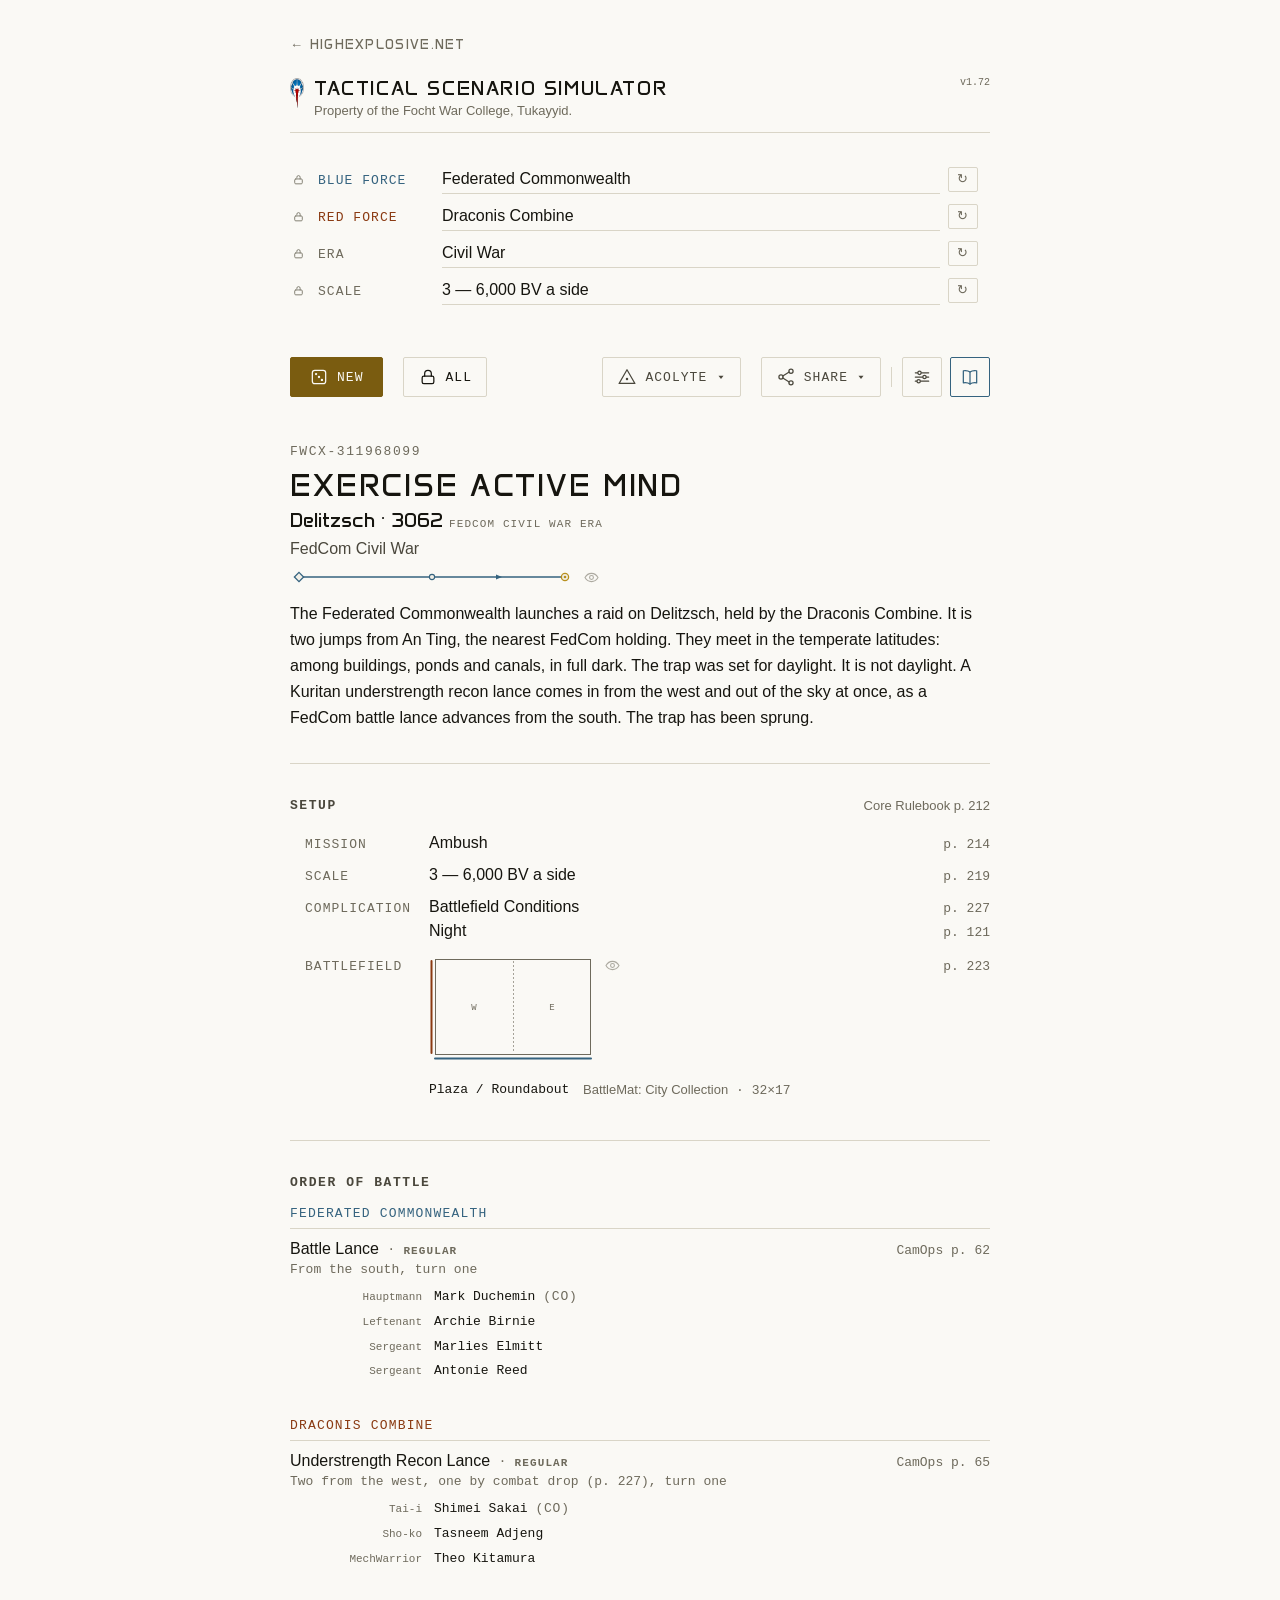
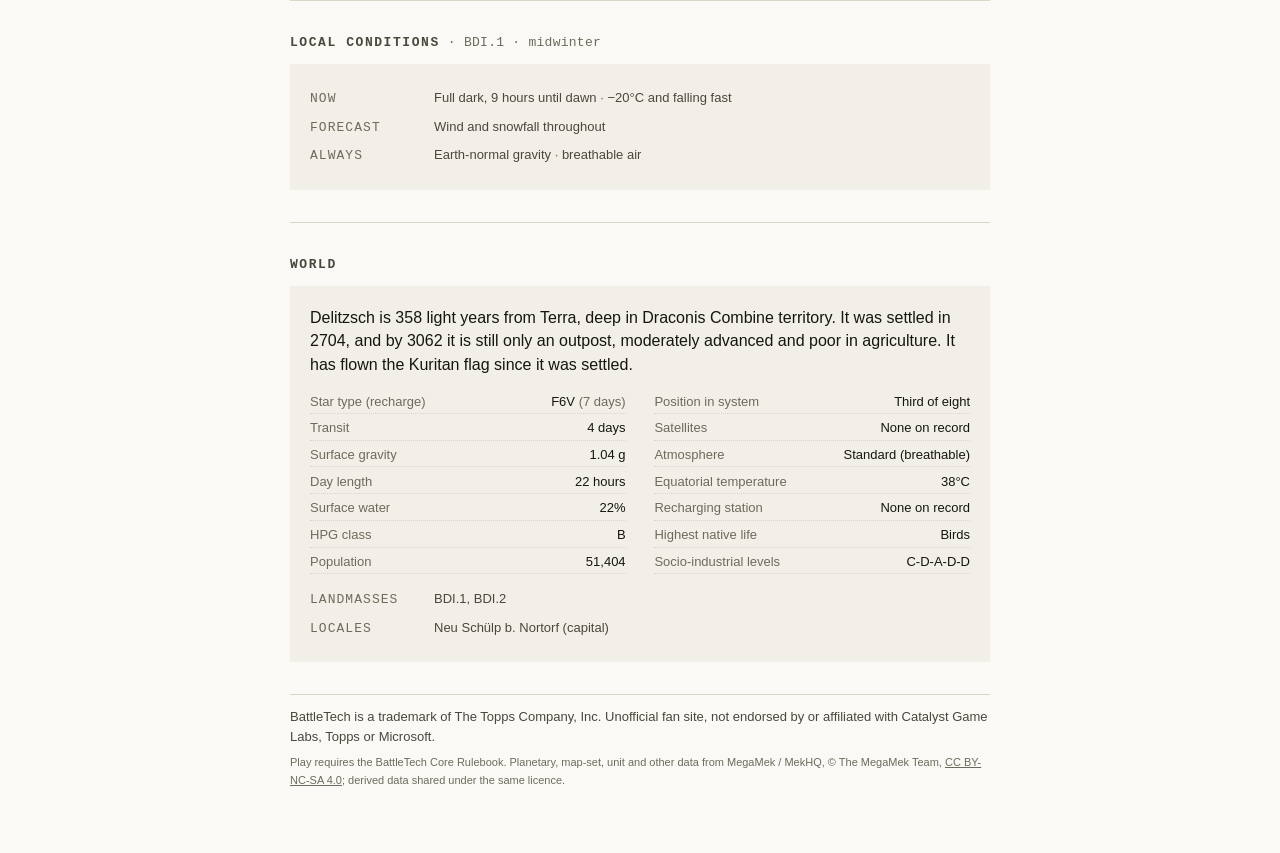
==== static/tools/simulator/index.html @ 08898e74 "Simulator v1.72 Per-exercise page title; the Aurigan Civil War; Battle Studio record corrections; re" ====
<!doctype html>
<html lang="en">
<head>
<meta charset="utf-8">
<meta name="viewport" content="width=device-width, initial-scale=1">
<title>Tactical Scenario Simulator &middot; HighExplosive.net</title>
<!-- ROUND 40 (M7). WC's release items, all but the handover itself. The
     description is the same sentence in three places on purpose: a search
     result, a link preview and a screen reader should not be told three
     different things about one page. It says what the tool DOES and what it
     needs, because "needs the Core Rulebook" is the fact a reader most wants
     before clicking. No claim of affiliation, and the trademark line stays in
     the footer where the legal text belongs. -->
<meta name="description" content="Generates a lore-appropriate BattleTech scenario using the Core Rulebook's twelve standard missions. Players can choose any faction, era, world or battlefield condition –  or the tool can pick for them. It produces a mission briefing, a weather forecast, and proposed combat formations.">
<meta property="og:type" content="website">
<meta property="og:site_name" content="HighExplosive.net">
<meta property="og:title" content="Tactical Scenario Simulator">
<meta property="og:description" content="Generates a lore-appropriate BattleTech scenario using the Core Rulebook's twelve standard missions. Players can choose any faction, era, world or battlefield condition –  or the tool can pick for them. It produces a mission briefing, a weather forecast, and proposed combat formations.">
<meta property="og:url" content="https://www.highexplosive.net/tools/simulator/">
<meta property="og:image" content="https://www.highexplosive.net/tools/simulator/social-card-simulator-3052.png">
<meta property="og:image:width" content="1200">
<meta property="og:image:height" content="630">
<meta property="og:image:alt" content="Tactical Scenario Simulator, HighExplosive.net">
<meta name="twitter:card" content="summary_large_image">
<!-- ROUND 41Y. The tab icon, and it is the comparator's own: generated by that
     project's build_assets.py favicon() from the same Sources/ComStar.png, so it
     is the identical crop rather than a lookalike. Inlined like the font and the
     masthead mark, because the page is one offline file. -->
<link rel="icon" type="image/png" sizes="48x48" href="[data-uri]">
<link rel="canonical" href="https://www.highexplosive.net/tools/simulator/">
<style>
:root{
  --sans:-apple-system,BlinkMacSystemFont,"Segoe UI",Roboto,Helvetica,Arial,sans-serif;
  /* M5, round 26. THE DISPLAY FACE. Mario ruled the alias: HXDisplay. It is
     Anta by Sergej Lebedev under the SIL Open Font Licence 1.1, the same face
     the Weapon Comparator serves live - the two .ttf files WC compared are
     byte-identical, md5 08dc1c5893bfab96b496642e402e21fa, and this is a subset
     of that exact file. The simulator is a sibling of the comparator under
     /tools/ and is built the same way: subset, inlined as a data: URI, one
     self-contained page and no second request.

     SUBSET: Latin-1 plus Latin Extended-A plus the punctuation the sheet uses,
     kerning and ligatures kept, hinting dropped. 73,740 bytes to 35,108 - and
     Latin Extended-A is in it deliberately, because world names in this record
     include Prybyslav and Zlatousi and a display face that cannot set them is
     no use on the one line that always carries a world name.

     The stack falls back to --sans, so a blocked or failed font leaves the page
     legible rather than empty. */
  --display:"HXDisplay",-apple-system,BlinkMacSystemFont,"Segoe UI",Roboto,Helvetica,Arial,sans-serif;
  --mono:ui-monospace,SFMono-Regular,Menlo,Consolas,"Liberation Mono",monospace;
  --ground:#FAF9F5; --ground-2:#F1EFE7; --ink:#16150F; --ink-2:#4A473C; --ink-3:#6E6A5C;
  --rule:#D9D5C7; --gold:#7A5C10; --gold-mark:#B8901E; --bent:#8A3A12;
  --comstar:#35637F;
  --t-order:1.9375rem; --t-place:1.25rem; --t-body:1rem; --t-detail:.8125rem; --t-fine:11px;
}
:root:not([data-theme="light"]){}
@media (prefers-color-scheme:dark){
  :root:not([data-theme="light"]){
    --ground:#14140F; --ground-2:#24231B; --ink:#EDEAE0; --ink-2:#B4AF9E; --ink-3:#95907F;
    --rule:#3A3830; --gold:#D8B24A; --gold-mark:#A88322; --bent:#E2884F;
    --comstar:#7AA6C4;
  }
}
:root[data-theme="dark"]{
  --ground:#14140F; --ground-2:#24231B; --ink:#EDEAE0; --ink-2:#B4AF9E; --ink-3:#95907F;
  --rule:#3A3830; --gold:#D8B24A; --gold-mark:#A88322; --bent:#E2884F;
    --comstar:#7AA6C4;
}
*{box-sizing:border-box}
html{-webkit-text-size-adjust:100%}
@font-face{font-family:"HXDisplay";src:url([data-uri]) format("truetype");
  font-weight:400;font-style:normal;font-display:swap}
body{margin:0;background:var(--ground);color:var(--ink);font:400 var(--t-body)/1.5 var(--sans);
     font-synthesis:none}
/* R378 (his COL a, 5 Oct): the page 740px, so the sheet column is 700 - no 'Mech name wraps beside the fixed columns (R376 measure) */
.wrap{width:min(100%,46.25rem);margin-inline:auto;padding:32px 20px 64px}
h1{font:400 var(--t-place)/1.3 var(--display);letter-spacing:.08em;text-transform:uppercase;
   margin:0;color:var(--ink)}
/* F1/F2/F3: the masthead. Written sentence case in the markup; the rule above
   uppercases it, which is exactly what the Weapon Comparator does. */
.home{display:inline-block;font:400 var(--t-detail)/1.5 var(--display);
      letter-spacing:.1em;text-transform:uppercase;
      color:var(--ink-3);text-decoration:none;margin:0 0 20px}
.home:hover,.home:focus{color:var(--ink);text-decoration:underline}
.masthead{display:flex;align-items:flex-start;gap:10px;margin:0 0 12px}
/* ROUND 41X. The mark is 45x96 and is drawn at 14x30, which is the comparator's
   own display size - so it is better than twice its rendered resolution and
   stays sharp on a retina screen. `flex:none` because a flex child with an
   intrinsic aspect ratio will otherwise be squeezed by a long title. The nudge
   down aligns its cap with the H1's, which sits slightly below the line box. */
.mark{flex:none;margin-top:3px}
.titles{flex:1 1 auto;min-width:0}
.ver{font:400 10px/1.6 var(--mono);color:var(--ink-3);flex:none}
/* F13: a hairline closing the title block. Not the racing page's chequered rule
   - chequers belong to MechSports. Take the move, not the texture. */
.titlerule{border:0;border-top:1px solid var(--rule);margin:0 0 28px}
/* F6: ComStar blue, one button, the tool's own voice. */
button.comstar{color:var(--comstar);border-color:var(--comstar)}
button.comstar:hover,button.comstar:focus{background:var(--comstar);color:var(--ground);
  border-color:var(--comstar)}
/* F7: the notes panel */
.dlgh{font:500 var(--t-detail)/1.5 var(--mono);text-transform:uppercase;letter-spacing:.12em;
      color:var(--ink-3);margin:0}
/* ROUND 41e, Mario: "try as far as possible to make it rhyme with the layout
   and formatting of the notes in the Comparator".

   The Comparator's notes dialog opens on a TITLE, not a caption: display face,
   uppercase, letterspaced, in full ink and at heading size, with the lead
   paragraph directly under it and no section head above that paragraph. Section
   heads come later, small and muted. `.dlgh` is the caption style and stays
   that way for the Map sets dialog, which IS a caption on a list of switches;
   the notes get their own. */
.dlgh.title{font:400 1.375rem/1.2 var(--display);letter-spacing:.085em;
      text-transform:uppercase;color:var(--ink);margin:0 0 18px;padding-right:2.4rem}
/* the corner close, which is how the Comparator's dialogs close. The button at
   the foot stays as well: this panel scrolls for two thousand words, and a
   reader who has reached the end should not have to travel back to the top to
   shut it. */
.dlgx{position:absolute;top:12px;right:14px;width:1.9rem;height:1.9rem;padding:0;
  border:0;background:none;color:var(--ink-3);font:400 1.35rem/1 var(--sans);
  cursor:pointer;border-radius:3px}
.dlgx:hover,.dlgx:focus{color:var(--ink);background:var(--ground-2)}
/* ROUND 51V, his report of "strange shading": since 51S the plate paints no
   paper of its own, so the dialogue's own ground shows through and the X's
   hover swatch - which is that same ground - became invisible. In the two
   plate dialogues the X sits on a chip of its own. */
.platedlg .dlgx{background:var(--ground);border:1px solid var(--rule);z-index:5}
.platedlg .dlgx:hover,.platedlg .dlgx:focus{background:var(--ground-2);border-color:var(--ink-3)}
#notesdlg{position:relative}
/* P312, Olivia: this shows 600 of 1,962 px and clips mid-sentence. It always
   scrolled; nothing on it SAID so, and a panel with no visible edge reads as a
   panel that has ended. A ruled top and foot and a stable gutter give it the
   two things a scrolling region needs: a boundary and a scrollbar that does not
   appear and disappear. */
.notes{max-height:62vh;overflow:auto;margin:0 0 16px;font-size:var(--t-body);
  scrollbar-gutter:stable;padding:0 4px 2px 0;
  /* P312, Olivia: this scrolls and nothing SAID so, and a panel with no visible
     edge reads as a panel that has ended. The Comparator's has no rules, so the
     boundary is a soft fade at the foot instead of a hairline - it says the
     same thing and does not cut a line of type in half. */
  -webkit-mask-image:linear-gradient(to bottom,#000 calc(100% - 26px),transparent);
  mask-image:linear-gradient(to bottom,#000 calc(100% - 26px),transparent);
  line-height:1.55;color:var(--ink-2)}
.notes h3{font:600 var(--t-fine)/1.5 var(--sans);text-transform:uppercase;
          letter-spacing:.14em;color:var(--ink-3);margin:26px 0 10px}
.notes h3:first-child{margin-top:0}
.notes p{margin:0 0 12px}
.notes ol,.notes ul{margin:0 0 12px;padding-left:1.1rem;list-style:none}
.notes li{margin-bottom:10px;position:relative}
.notes li::before{content:"\2022";position:absolute;left:-1.1rem;color:var(--ink-3)}
.notes b{color:var(--ink);font-weight:600}
.notes i{font-style:italic}
.notes .sig{margin-top:22px;padding-top:12px;border-top:1px solid var(--rule);
            color:var(--ink-3)}
/* R347 (his OP1): the addendum is another hand - set apart from Kajal's signed notes */
.notes .addendum{margin:18px 0 0;padding:10px 12px;border:1px dashed var(--rule);border-radius:3px;
                 font-family:var(--sans);font-size:.92em;color:var(--ink-2)}
.notes .addendum b{font-weight:600;text-transform:uppercase;letter-spacing:.08em;font-size:.85em;color:var(--ink-3)}
/* the notes dialog runs a little wider than the settings one - it is prose */
#notesdlg{max-width:40rem}
/* F9: the serial. A training establishment puts an exercise's reference above
   the order, not in a corner at the bottom of the setup. */
.serial{font:500 var(--t-detail)/1.5 var(--mono);text-transform:uppercase;
        letter-spacing:.12em;color:var(--ink-3);margin:0 0 6px}
.printfoot{display:none}
/* ROUND 41X: the bottom margin moved to .masthead when this moved inside the
   title stack, so the space below the block is unchanged. */
.sub{font:400 var(--t-detail)/1.5 var(--sans);color:var(--ink-3);margin:0}
.grp{margin-bottom:20px}
.grp>h2{font:500 var(--t-detail)/1.5 var(--mono);text-transform:uppercase;letter-spacing:.12em;
        color:var(--ink-3);margin:0 0 8px;padding-bottom:4px;border-bottom:1px solid var(--rule)}
.row{display:grid;grid-template-columns:3px 7rem minmax(0,1fr) auto;column-gap:12px;
     align-items:baseline;padding-block:4px}
.row>.bar{grid-column:1;align-self:stretch;width:3px;border-radius:1px}
/* F6 / R145. THE PADLOCK. Form rows only: the sheet's own Setup-card rows are
   `.sheetrow` and keep the 3px bar, so nothing on the printed artifact moves.
   The column is 16px with the button trimmed 2px on its right (Olivia I7), so
   the form's content shifts 11px, not 13. `align-self:center` on purpose - the
   row is baseline-aligned and an inline SVG has no baseline worth the name. */
.row:not(.sheetrow){grid-template-columns:16px 7rem minmax(0,1fr) auto}
.row>.pin{grid-column:1;align-self:center;position:relative;width:16px;height:24px;
  margin:0 -2px 0 0;padding:0;border:0;border-radius:2px;background:none;
  display:inline-flex;align-items:center;justify-content:center;cursor:pointer;
  color:var(--ink-3);letter-spacing:0;text-transform:none}
.row>.pin::after{content:"";position:absolute;inset:-4px -8px}     /* 32x32 hit */
.row>.pin svg{width:13px;height:13px;display:block;overflow:visible;fill:none;
  stroke:currentColor;stroke-width:1;stroke-linecap:round;stroke-linejoin:round}
.row>.pin .hole,.row>.pin .notch{display:none}
/* the six states - see the header of r145-patch.py for the cue matrix */
.pinned>.pin{color:var(--gold)}
.bent>.pin{color:var(--bent)}
.derived>.pin{color:var(--ink-3)}
.derived>.pin svg{stroke-width:.9;opacity:.85}
.empty>.pin{color:var(--ink-3);opacity:.45;cursor:default}
/* solid body = a PIN (pinned, bent). `adjusted` is rust but is NOT a pin - the
   tool's own fallback - so it stays hollow, per Olivia's cue matrix. */
.pinned>.pin .body,.bent:not(.adjusted)>.pin .body{fill:currentColor}
.pinned>.pin .hole,.bent:not(.adjusted)>.pin .hole{display:block;fill:var(--ground);stroke:none}
.bent>.pin .notch,.adjusted>.pin .notch{display:block;fill:var(--ground);stroke:none}
.row>.pin:hover,.row>.pin:focus{color:var(--ink);border:0}
.empty>.pin:hover{color:var(--ink-3)}
.row>.pin:focus-visible{outline:1.5px solid var(--gold);outline-offset:1px}
@media (prefers-reduced-motion:no-preference){
  .row>.pin .shackle{transition:transform 90ms}
  .pinned>.pin:hover .shackle,.bent>.pin:hover .shackle{transform:translateY(-1px)}
}
@media print{.row>.pin,.rr{display:none}}
.pinned>.bar{background:var(--gold)}
.derived>.bar{background:var(--ink-3);align-self:center;height:6px;opacity:.55}
.empty>.bar{background:none}
/* Overridden pin: the tool kept the pin's slot but could not honour its value.
   Rust, full height like a pin because it IS a pin, with the exception numeral
   beside the value so the reader can find the reason without hunting the foot. */
.bent>.bar{background:var(--bent)}
/* P33: .row is baseline-aligned and an inline <svg> baselines on its bottom
   edge, so the diagram dragged BATTLEFIELD and its page reference down past
   itself and the label read as belonging to the list below. */
.row>.val svg{vertical-align:top}
.bent>.val{color:var(--ink);font-weight:500}
.bent input{color:var(--ink)}
/* ROUND 60: it is an anchor, and without this the link underline ran through
   the numeral inside the box. */
.exno{display:inline-block;margin-left:.45em;padding:0 .38em;border-radius:2px;
  background:var(--bent);color:var(--ground);font:600 10px/1.7 var(--mono);
  vertical-align:.12em;text-decoration:none}
.row>.lbl{font:500 var(--t-detail)/1.5 var(--mono);text-transform:uppercase;letter-spacing:.08em;
          color:var(--ink-3)}
.row>.val{font:400 var(--t-body)/1.5 var(--sans);color:var(--ink);min-width:0}
.row>.ctl{grid-column:3}
.pinned>.val{font-weight:500;color:var(--ink)}
.derived>.val{color:var(--ink-2)}
.sheetrow>.bar{background:none}
.sheetrow>.val{color:var(--ink)}
.row>.pg{font:400 var(--t-detail)/1.5 var(--mono);color:var(--ink-3);white-space:nowrap}
input,select{font:400 var(--t-body)/1.5 var(--sans);color:var(--ink);background:transparent;
  border:0;border-bottom:1px solid var(--rule);padding:2px 0;width:100%;border-radius:0}
input:focus,select:focus{outline:2px solid var(--gold);outline-offset:2px;border-bottom-color:transparent}
select{-webkit-appearance:none;appearance:none;cursor:pointer}
/* Round 39, Mario: the empty-field word is a HINT, and it must read like one -
   "in light grey, like 'faction or command', 'a map you own'". An input gets
   that free from ::placeholder; a select does not, so the empty option is
   coloured by the same token when nothing is chosen. */
select.unset{color:var(--ink-3)}
select.unset option{color:var(--ink)}
/* Round 39e: `none` is a real option with a real value now, so it needs no
   colour of its own - a derived "none" and a pinned "none" are the same value
   and differ only in the bar, which is true of every other field. */
.ctl{display:flex;gap:8px;align-items:center;min-width:0}
.ctl>*:first-child{flex:1;min-width:0}
button{font:500 var(--t-detail)/1 var(--mono);letter-spacing:.06em;text-transform:uppercase;
  background:transparent;color:var(--ink-3);border:1px solid var(--rule);border-radius:2px;
  padding:5px 8px;cursor:pointer}
button:hover,button:focus{color:var(--ink);border-color:var(--ink-3)}
button:focus-visible{outline:2px solid var(--gold);outline-offset:2px}
/* R24, his ruling 16 Sep. Buttons and inputs carried the gold ring; links fell
   through to the user agent's 1px auto, so four elements were out of step. */
a:focus-visible{outline:2px solid var(--gold);outline-offset:2px}
.go{border-color:var(--gold);color:var(--gold);padding:10px 20px;font-size:var(--t-body);
    letter-spacing:.1em}
.go:hover{background:var(--gold);color:var(--ground)}
/* F2. The row bleeds to `.wrap`'s own edges (-20px, the wrap's side padding)
   so the sheet scrolls UNDER it rather than beside it. `top:0` and not a gap,
   because there is no fixed masthead above it to clear. THE TREATMENT - the
   height, whether it carries a rule or a shadow once it is holding, and what
   happens to it on a narrow screen where the row already wraps to two lines -
   IS OLIVIA'S AND IS NOT SETTLED. This is the mechanism only. */
/*  ROUND 127, HIS RULING: Olivia's IDEAL.  Three things she found and one rule
    that governs all of them.

    WHAT SHE FOUND.  Held, the row had no edge of ANY kind - no rule, no shadow,
    and over the plain parts of the sheet its background and the page's are the
    SAME TOKEN, so there was literally no boundary and text scrolled up and
    vanished into nothing.  Her words: it did not read as a shelf the sheet
    slides behind, it read as a sheet missing its top.  And Generate's focus ring
    paints outside its border box, so only 8px of air showed above it, which at
    the top of a window reads as clipping rather than as margin.

    THE RULE THAT GOVERNS THE FIX.  A sticky element KEEPS ITS BOX IN THE FLOW
    and is only painted elsewhere, so anything that changes its HEIGHT when it
    sticks - padding, border-width, gap, showing or hiding a child - reflows the
    whole document under the reader's eyes mid-scroll.  It judders, and it is
    very hard to diagnose afterwards.  So the held state changes PAINT ONLY: a
    border-colour that was already there at `transparent`, and a shadow.

    The 16px top padding is PERMANENT - resting and held - for the same reason. */
.actions{display:flex;gap:12px;align-items:center;margin:32px 0;flex-wrap:wrap;
  position:sticky;top:0;z-index:20;background:var(--ground);
  margin-inline:-20px;padding:16px 20px 12px;
  border-bottom:1px solid transparent}
/*  The shadow is not decoration: it carries the LAYER CONTRACT that a hairline
    cannot.  `--rule` is 1.39:1 on `--ground` - correct for a document's
    hairlines and far too quiet to say "in front" on its own.  The negative
    spread pulls the shadow in so it blooms directly under the edge rather than
    dropping like an app toolbar onto a page that is trying to be a document. */
.actions.is-held{border-bottom-color:var(--rule);
  box-shadow:0 6px 14px -12px rgb(0 0 0 / .45)}
/*  Olivia's O15, LATENT rather than live: the only in-page anchor points at the
    Instructor's notes near the FOOT of the document, so the page runs out of
    scroll before the target can slide under the held row - measured, the target
    lands at y=671 with the row's bottom at y=62.  One declaration now, so the
    first anchor that points anywhere else does not have to find this out.
    78px is the row's 62 plus 16 of clearance. */
.note,.refs{scroll-margin-top:78px}
/*  A BLACK SHADOW ON `#14140F` DOES NOTHING, which is the kind of thing that is
    missed until somebody complains.  In dark the held row takes a tone step to
    `--ground-2` instead - 1.6:1 against the ground, plus the rule - which is the
    same signal carried by different means.  Background is paint, so this is free
    under the flow rule above. */
@media (prefers-color-scheme:dark){
  :root:not([data-theme="light"]) .actions.is-held{background:var(--ground-2)} }
:root[data-theme="dark"] .actions.is-held{background:var(--ground-2)}
/*  AT PHONE WIDTH the five buttons wrapped to two lines, which measured 99px
    held - and the second line was left-ragged with an empty right half, so it
    looked worse than it measured.  One line, scrolling sideways, brings it back
    to the desktop's height and makes the held and resting states IDENTICAL, so
    nothing changes on stick and the flow rule cannot bite.  Generate is first
    and is therefore always the visible one, which is what he asked for.

    The fade goes on an INNER TRACK and never on `.actions` itself: a mask on the
    element that holds the buttons clips Generate's focus ring at the row's
    edges, and R24 settled those rings deliberately.  The track's trailing
    padding keeps a slice of the next button showing, which is the only reliable
    cue that there is more to the right. */
.actrack{display:flex;gap:12px;align-items:center;flex-wrap:wrap;min-width:0}
@media (max-width:480px){
  .actions{display:block;padding-inline:0}
  .actrack{flex-wrap:nowrap;overflow-x:auto;overscroll-behavior-x:contain;
    scrollbar-width:none;padding:0 32px 0 20px;
    -webkit-mask-image:linear-gradient(to left,transparent 0,#000 24px);
            mask-image:linear-gradient(to left,transparent 0,#000 24px)}
  .actrack::-webkit-scrollbar{display:none}
  .actrack>*{flex:0 0 auto} }
.sr{position:absolute;width:1px;height:1px;overflow:hidden;clip:rect(0 0 0 0);white-space:nowrap}
/* ROUND 60, his ruling, and it settles a split that predates this arc: the
   SAME note carried a filled rust box on the FORM and a bare superscript on the
   SHEET. Gold was tried at 58-59 and withdrawn on his own catch - gold is the
   form's PIN colour, so a gold warning on a form row is a pin.

   Rust throughout, and the numeral is no longer distinguished by hue at all: it
   is the only FILLED BOX on either surface, which is a harder separation than a
   fifth colour would have bought in a four-hue palette. Rust does five other
   jobs on a sheet and always has; shape is what has always kept them apart. */
.mk{font:600 10px/1.7 var(--mono);background:var(--bent);color:var(--ground);
    border-radius:2px;padding:0 .38em;vertical-align:super;text-decoration:none}
.mk:hover,.mk:focus,.exno:hover,.exno:focus{background:var(--ink)}
/* ROUND 61, Olivia's M-2. The 12px indent existed because the notes had no
   container of their own; they have one now, so it was a third grouping device
   around what is usually a single line - a rule, a heading AND a bar. The bar
   stays: it is the rust anchor that ties the paragraph to its numeral. */
.note{font:400 var(--t-detail)/1.5 var(--sans);color:var(--ink-2);margin:4px 0 8px;
      padding-left:12px;border-left:2px solid var(--bent)}
/* The note's own numeral is the same object as the marker that points at it, so
   it is set as the same object - on the line rather than raised, because it
   labels the note instead of marking a place in a sentence. */
.note>strong{font:600 10px/1.7 var(--mono);background:var(--bent);color:var(--ground);
      border-radius:2px;padding:0 .38em;vertical-align:.12em;margin-right:5px}
.count{font:500 var(--t-detail)/1.5 var(--mono);text-transform:uppercase;letter-spacing:.12em;
       color:var(--bent);padding-bottom:4px;border-bottom:1px solid var(--rule);margin-bottom:20px}
/* ROUND 63, his instruction. The badge is an anchor, so it was underlined - and
   it sits directly above its own border rule, which drew the line twice. */
.count a{color:inherit;text-decoration:none}
.band{margin-top:32px;padding-top:32px;border-top:1px solid var(--rule)}
/* F18: a document band-head and a form-group label are different kinds of
   object and were sharing one declaration exactly. The band head is louder. */
.band>h3{font:600 var(--t-detail)/1.5 var(--mono);text-transform:uppercase;letter-spacing:.12em;
         color:var(--ink-2);margin:0 0 12px}
/* P126: this was .row>.pg character for character, so the band head and the row
   under it became the same kind of object. It is a band head's subtitle, in the
   band head's own case and tracking, not a citation column. */
.bandpg{float:right;font:400 var(--t-detail)/1.5 var(--sans);letter-spacing:0;
        text-transform:none;color:var(--ink-3);font-weight:400}
.order{font:400 var(--t-order)/1.15 var(--display);letter-spacing:.06em;text-transform:uppercase;
       margin:0 0 4px}
.place{font:400 var(--t-place)/1.3 var(--display);margin:0 0 4px}
.war{font:400 var(--t-body)/1.5 var(--sans);color:var(--ink-2);margin:0 0 12px}
.bel{margin:0 0 8px}
.blurb{font-style:italic;color:var(--ink-2);margin:0}
.world{background:var(--ground-2);padding:20px;font-size:var(--t-detail);color:var(--ink-2)}
/* A nine-item comma list is a table somebody flattened. Two columns of labelled
   facts, so the reader can find one instead of reading all nine. */
/* S4 / P306, Olivia: the columns were `1fr`, so on a wide sheet each one grew
   to half the panel and the label-to-value gap went with it - a median of 161 px
   and a maximum of 467. At that distance the eye loses the row between the two
   ends of it, which is the whole reason a dotted leader exists. The columns stop
   growing at 20rem and pack to the left instead; the panel gets wider, the rows
   do not. */
.facts{display:grid;grid-template-columns:repeat(auto-fit,minmax(9rem,14rem));
  justify-content:start;gap:.15rem 1.6rem;margin-bottom:.7rem}
/* ROUND 41i. Layout D - Mario's ruling after seeing four on three real worlds.
   The atlas block replaces the four-cell `.facts` grid with the book's own
   two-column list, so the columns are wider (a label like "Socio-industrial
   levels" does not fit 9rem) and there are more rows. `.facts` itself is left
   in place and unused rather than deleted: nothing else built on it, and the
   layout ruling is one Mario may revisit. */
.atlas2{display:grid;grid-template-columns:repeat(auto-fit,minmax(15rem,1fr));
  justify-content:start;gap:.15rem 1.8rem;margin-bottom:.7rem}
.atlas2 div{display:flex;justify-content:space-between;gap:.6rem;
  border-bottom:1px dotted var(--rule);padding:.12rem 0}
.atlas2 .fk{color:var(--ink-3);white-space:nowrap}
.atlas2 .fv{color:var(--ink);text-align:right}
.facts div{display:flex;justify-content:space-between;gap:.6rem;
  border-bottom:1px dotted var(--rule);padding:.12rem 0}
.facts .fk{color:var(--ink-3);white-space:nowrap}
.facts .fv{color:var(--ink);text-align:right}
/* P296, Olivia's round 24: two label columns 15 px apart in one panel, on both
   cards and every sheet. `.facts` labels sit 20 px inside the panel and `.row`
   labels at 35, because `.row` carries a 3 px pin bar and a 12 px gap that the
   grid does not. The bar is a FORM affordance - it marks a pinned field - and
   the sheet's rows are not fields, so inside a card it collapses and the two
   systems line up. */
.world .row{grid-template-columns:0 7rem minmax(0,1fr) auto;column-gap:0}
.world .row>.bar{width:0}
/* ROUND 47L. The two force fields carry their diagram colour in the label, so
   the reader learns "blue is this one, red is that one" at the top of the form
   and never needs a legend on the plate. */
/* ROUND 47N. The eye that opens the deployment plate. It sits on the plain
   diagram because that is the thing it enlarges, and it is quiet until the
   pointer finds it — the diagram is the content, this is a way in. */
.plateeye{appearance:none;background:none;border:0;padding:2px;margin-left:6px;
  color:var(--ink-3);cursor:pointer;vertical-align:middle;line-height:0;
  opacity:.55;transition:opacity .12s,color .12s}
.plateeye:hover,.plateeye:focus-visible{opacity:1;color:var(--gold-mark)}
/* R371 (his OQ3, GL1): the quiet book glyph beside a person or 'Mech the records name */
.recg{display:inline-block;margin-left:5px;vertical-align:-1px;line-height:0;color:var(--ink-3);opacity:.55;cursor:help}
.recg:hover{opacity:1;color:var(--gold-mark)}
@media print{.recg{opacity:.7}}
/* ROUND 51A. ANNEX C's own way in rides at the end of the briefing paragraph,
   which is the paragraph that describes the journey it plots. */
.jumpeye{appearance:none;background:none;border:0;padding:0 2px;margin-left:4px;
  color:var(--ink-3);cursor:pointer;vertical-align:baseline;font:inherit;
  font-size:.86em;letter-spacing:.06em;text-transform:uppercase;
  opacity:.62;transition:opacity .12s,color .12s;
  border-bottom:1px solid currentColor}
.jumpeye:hover,.jumpeye:focus-visible{opacity:1;color:var(--gold-mark)}
.jumpdlg .platebody{position:relative;display:flex;align-items:center;justify-content:center;
  min-height:0;overflow:auto}
/* The plate's proportions follow the WINDOW, so it can come out portrait or
   landscape. Fit it to whichever of the two the dialogue runs out of first. */
.jpsvg{max-width:100%;max-height:100%;width:auto;height:auto;display:block;margin:0 auto}
.jpsys{cursor:pointer}
/* The card and the tooltip float over the plate; neither takes it away. */
/* ROUND 51S, his report: pale grey on bone, almost no contrast. Both the
   tooltip and the star card were painting themselves in a colour the page
   does not define (`--paper`) and letting their text inherit whatever was
   nearest. They now use the page's OWN ground and ink, so they follow the
   theme and read at full contrast in both. */
.jptip{position:fixed;z-index:40;pointer-events:none;background:var(--ground);
  color:var(--ink);border:1px solid var(--ink-3);padding:6px 9px;max-width:24rem;
  font-size:.82rem;line-height:1.4;box-shadow:0 2px 10px rgba(0,0,0,.22)}
.jptip b{display:block;font-size:.92rem;color:var(--ink);letter-spacing:.01em;
  margin-bottom:2px}
/* 51U: one fact to a line */
.jptip span{display:block;color:var(--ink-2)}
.jpcard{position:absolute;right:14px;bottom:14px;z-index:30;width:19rem;
  max-height:78%;overflow:auto;
  background:var(--ground);color:var(--ink);border:1px solid var(--ink-3);
  padding:10px 12px 12px;box-shadow:0 3px 14px rgba(0,0,0,.24)}
/* the exercise's OWN world shows the sheet's World card verbatim, and that
   needs the room a card of facts does not */
/* 51T: the card is no longer a copy of the World band, so it needs no band
   furniture - it is the tooltip, grown up: same ground, same ink, headed by
   the world's name. */
.jpcard{width:23rem}
.jpblurb{margin:0 0 8px;font-size:.82rem;line-height:1.45;color:var(--ink-2)}
.jpnone{margin:0;font-size:.82rem;color:var(--ink-3)}
.jpcard dl{margin-top:2px}
.jpcard .wdim{color:var(--ink-3)}
.jpcard h4{margin:0 0 6px;font-size:1rem;letter-spacing:.02em;color:var(--ink)}
.jpcard dl{margin:0;display:grid;grid-template-columns:auto 1fr;column-gap:10px;row-gap:2px;
  font-size:.82rem}
.jpcard dt{color:var(--ink-3)}
.jpcard dd{margin:0;color:var(--ink)}
.jpcard .jpcx{position:absolute;top:4px;right:6px;appearance:none;background:none;
  border:0;font-size:1.1rem;line-height:1;color:var(--ink-3);cursor:pointer}
/* ROUND 50X, his request. The diagram itself is the way in, so the wrapper
   carries the pointer and lights the eye; the eye's own look is unchanged. */
.bfdiag{display:inline;cursor:pointer}
/* ROUND 51S. The approach strip, under the conflict line. It is a masthead
   element, so it keeps the masthead's own left edge and takes the space a
   line of type would - no more. */
/* ROUND 51U, OLIVIA ON THE SPACING, and she read it off the measurements: the
   masthead is four lines set 4px apart and the strip was sitting 12px below the
   line it belongs with and 2px above the paragraph it does not - detached from
   its own block and glued to the briefing. A drawing among type needs a little
   more air than type among type, so 6 above; and the paragraph gets the same
   gap it has below it, 14, so the briefing is framed equally top and bottom. */
.approach{margin:6px 0 14px;line-height:0}
/* Adjacent margins collapse to the larger of the two, so the 6 above was being
   eaten by the war line's own 12 below. Where a strip follows, the war line
   gives up half its gap; where none does, nothing changes. A browser without
   :has() simply keeps the 12 and the strip still reads. */
.war:has(+ .approach){margin-bottom:6px}
.approach .bfdiag{display:inline-flex;align-items:center;gap:2px}
.approach .plateeye{margin-left:6px}
.approach-here{cursor:default}
.bfdiag:hover .plateeye,.bfdiag:focus-within .plateeye{opacity:1;color:var(--gold-mark)}
/* ROUND 47Q, his note: if we are fitting to height, take the height. The
   dialogue is a flex column at 96vh, its body takes what is left after the
   heading and the close row, and the plate fills that. */
/* ROUND 47Z, and it was mine: a closed <dialog> is hidden by the UA's own
   `display:none`, so setting `display:flex` UNCONDITIONALLY in 47Q kept the
   plate on screen after close() - the close button emptied it and nothing else.
   Scoped to [open], which is the only state that wants a flex column. */
.platedlg[open]{width:min(96vw,1400px);max-width:96vw;height:96vh;max-height:96vh;
  display:flex;flex-direction:column}
/* The plate carries its own heading line. A second one above it in the
   dialogue's furniture would say the same words twice, so it is here for a
   screen reader and nowhere else. */
.platehead{position:absolute;width:1px;height:1px;overflow:hidden;clip:rect(0 0 0 0);
  clip-path:inset(50%);white-space:nowrap}
/* ROUND 47Q, second pass. The dialogue takes a DEFINITE 96vh rather than a
   maximum, and the body simply takes what is left of it. The earlier
   `calc(96vh - 118px)` guessed the height of the heading and the close row and
   guessed 31px too high, so the dialogue sat short of the screen it was
   supposed to fill. Nothing is guessed now. */
.platebody{overflow:auto;flex:1 1 auto;min-height:0;background:var(--ground-2);
  border:1px solid var(--rule);border-radius:3px;padding:10px;margin:10px 0}
.platebody svg{display:block;height:auto}
.platemiss{color:var(--ink-3);margin:0;padding:18px 4px;font-size:var(--t-detail)}
/* ROUND 92. A PRE-EXISTING FAULT, found while fixing the hover reach and older
   than it: the plates' text labels are painted after the marks, so wherever a
   label crosses a star the TEXT takes the pointer and the star beneath it can
   neither be hovered nor clicked. On the departure inset of a Clan approach,
   THREE OF SIX STARS were unreachable behind the "DEPARTURE", origin-name and
   "30 ly" labels - measured with elementFromPoint - and the tooltip has been
   losing them the same way since the inset was built.
   No text on either plate is a target: every target is a circle. So the labels
   give up the pointer and it falls through to the mark underneath. */
.platebody svg text{pointer-events:none}
/* ROUND 85, V42-03, HIS RULING: the annexes print, appended at the end of the
   document. The container is built on `beforeprint` and removed after, so it
   is never on screen and never in the saved page. Each annex takes its own
   page and its plate is scaled to the width of that page - the 520px floor is
   a screen affordance and means nothing on paper. */
#printannex{display:none}
@media print{
  #printannex{display:block}
  #printannex .pannex{break-before:page;page-break-before:always;break-inside:avoid}
  #printannex .pannex svg{width:100%;height:auto;max-width:100%;min-width:0;display:block}
}
/* ROUND 47P, his ruling. Where the whole plate FITS in the dialogue's height it
   is sized to fit rather than stretched to the full width — on a tablet in
   landscape that shows the entire plate at once, which is the reading position.
   The 520px floor still holds, so on a narrow screen it scrolls sideways instead
   of shrinking below legibility, and nothing announces that: the reader can see
   the scroll and will turn the device if they want to. */
/* The plate is drawn at its own small intrinsic size, so it has to be told to
   grow: stretch it to the body's height and let the width follow the viewBox.
   The 520px floor still wins where the two disagree, and the body scrolls. */
.platebody{display:flex;justify-content:center;align-items:stretch}
.platebody svg{height:100%;width:auto;max-width:100%;min-width:520px;display:block}
/* `height:auto` is not enough here: the dialogue is position:fixed with top and
   bottom both zero, so an auto height is resolved FROM those offsets and fills
   the screen whatever the plate is. `fit-content` is a definite height, so the
   box hugs the plate and the UA's `margin:auto` can centre it again. */
@media (max-width:640px){ .platedlg[open]{height:fit-content;max-height:96vh}
  .platebody{flex:0 1 auto} }
/* ROUND 85, V42-02. The 520px floor above is HIS RULING OF 47P and it stays
   wherever it can be delivered: on a narrow screen the plate should scroll
   sideways rather than shrink below legibility. Below about 520px of dialogue
   it CANNOT be delivered. The body is a centring flex box, so an item wider
   than it overflows BOTH ways and the left overflow sits before the scroll
   origin, where `scrollLeft` cannot reach it. Measured at 390px: the plate
   starts 65px left of the viewport and 94px left of its own scroll box, and
   the document does not scroll horizontally - so the left of every plate is
   DESTROYED, not merely offscreen. The title printed as "LOYMENT PLATE - ..."
   and the route lost its first stop.

   Three fixes were measured and only one works. `justify-content:safe center`
   is supported here and makes it worse (199px lost). `flex-start` reads better
   in the geometry and is identical on screen. Dropping the floor fits the whole
   plate - title, legend, index, colophon - inside the body at 480, 390 and
   360px with room to spare. So the floor is dropped HERE ONLY, in the query
   that already re-sizes the plate for a small screen; 47P is untouched
   everywhere it still holds. */
@media (max-width:640px){ .platebody{align-items:flex-start}
  .platebody svg{height:auto;width:auto;min-width:0} }
.row>.lbl-one{color:var(--comstar)}
.row>.lbl-two{color:var(--bent)}
.world .row>.lbl{grid-column:2}
.world .row>.val{grid-column:3;padding-left:12px}
.world .row>.pg{grid-column:4;padding-left:12px}
.world .row>.lbl{font-size:var(--t-detail)}
.world .row>.val{font-size:var(--t-detail);color:var(--ink-2)}
/* ROUND 21, the World card's two prose lines. Tier 1 is a STATEMENT and is set
   at body size so it reads before anything else on the card; the place line
   under it is detail-size and quiet, because it is context rather than claim.
   Neither is rust: rust means "the tool did something to your request", and who
   holds a world is a fact about canon (Olivia's Q98). */
/* Round 36, L62. 2px put a BETWEEN-groups boundary (blurb to facts, 10.8px of
   ink-to-ink) below the card's WITHIN-group value (fact to fact, 13.7px) - a
   proximity inversion, and the only one on the card. 14px lifts it to 22.8,
   next to the 24.6 of the facts-to-rows break, and 14 is a value the sheet
   already uses for this job. */
.wlead{font:400 var(--t-body)/1.45 var(--sans);color:var(--ink);margin:0 0 14px}
.wsub{font:400 var(--t-detail)/1.5 var(--sans);color:var(--ink-3);margin:0 0 14px}
.wdim{color:var(--ink-3)}
/* Tier 2 sits behind a hairline, in ordinary ink, in exactly the shape SETUP's
   Complication row uses - one label, values stacked, page numbers aligned. */
.world .row.wfield{border-top:1px solid var(--rule);padding-top:.45rem;margin-top:.1rem}
.world .row.wfield>.val{color:var(--ink)}
/* P125: one grid per board meant every row sized its own columns from its own
   content, so nothing in the battlefield table lined up with anything else. The
   grid belongs to the list; the rows dissolve into it. */
/* P310, Olivia: the name column was pinned at its 8rem floor by three auto
   columns to its right, so 442 of 1,145 board rows (38.6%) broke a mapsheet
   name across two lines - and a mapsheet name is an index entry a player looks
   up on a box, not prose. `max-content` up to a limit lets the column take what
   the longest name needs and give the rest back. */
/* ROUND 41d. Three columns, not four, and the first is a HANGING INDENT: the
   position word sits in its own right-aligned gutter pulled left of the list, so
   every board NAME starts at the same x as the map diagram above it. Names are
   what a player looks up on a box, so they get the flush edge and the mono face;
   the product and the size follow in the reading face and the quieter ink. */
.bdlist{display:grid;grid-template-columns:3.25rem minmax(9rem,max-content) auto;
        column-gap:10px;margin-left:calc(-3.25rem - 10px);font-size:var(--t-detail)}
.bd{display:contents}
.bd>*{padding-block:3px}
.bd .bw{font-family:var(--mono);color:var(--ink-3);text-align:right;white-space:nowrap}
.bd .bn{font-family:var(--mono);color:var(--ink)}
.bd .bs{color:var(--ink-3)}
.bd .bz{font-family:var(--mono)}
/* The Order of Battle roster. It sits OUTSIDE the row grid, indented to the
   value column, because a name and a rank will not fit in a 9rem cell and the
   sheet was breaking "Lieutenant Vittoria Stefanidis" over three lines. Columns
   are sized to the content and reflow on their own. The commander carries the
   weight because the commander is the name a player says out loud - P69,
   hierarchy by novelty. */
/* The briefing paragraph. One block, one colour, one face, NOT italic - it is a
   paste target, and Discord will not carry the italics anyway. Slightly wider
   leading than the sheet's rows because it is the only thing on the page anyone
   reads as prose. */
.brief{font:400 var(--t-body)/1.62 var(--sans);color:var(--ink);margin:0 0 14px}
.oob{font:400 var(--t-body)/1.5 var(--sans);color:var(--ink)}
/* A35, layout D. The belligerent's own name is the heading; one line says what
   the formation is and how many machines are in it; the pilots run on in a
   sentence. Citations are gathered once at the foot of the band. */
/*  F5, ROUND 127.  Olivia measured the band and found the two FORCES were no
    further apart than two formations of the same force - 12px against 9px, a
    ratio of 1.33, where the eye needs about 2.5 before it reads a gap as a
    BOUNDARY rather than comparing it with its neighbour.  Worse, the Blue/Red
    boundary was exactly the same 12px as the gap between the band's own title
    and its contents.  So the band read as four lances in a list rather than as
    two forces of two, which is his own complaint.

    HIS RULING 17 Sep: her ideal MINUS the content cuts, PLUS the badge
    demotion.  `MechWarrior` and `CamOps p.` stay.  Three moves, below. */
.lean{margin:0 0 20px}
/*  Move one.  A RULE under the force name.  It gives the name authority without
    making it bigger or louder: the type is untouched - still 13px tracked mono
    in the side's colour - but a line spanning the column turns a caption
    floating above some lances into the HEADER OF A BLOCK, and everything under
    it is visibly inside that block.  It is how a sourcebook sets a roster, and
    it is the half of the job that SURVIVES PRINT. */
.lname{font:500 var(--t-detail)/1.6 var(--mono);text-transform:uppercase;
       letter-spacing:.09em;color:var(--ink-3);
       border-bottom:1px solid var(--rule);padding-bottom:3px;margin-bottom:3px}
/* ROUND 48G, his ask. The belligerent takes its side's colour - the same two the
   form's "Blue force" / "Red force" labels and both diagrams use - because the
   Order of Battle is where a reader matches a name to a band on the plate.
   Colour only: size, weight and letter-spacing are untouched, so the name is
   still the quietest element on the card. */
/* R13. The achieved BV sits on the belligerent's line and stays out of its way:
   the quietest ink, the small size, normal case, and never the side's colour -
   the colour is identity and this is a figure. */
.lbv{font:400 var(--t-fine)/1.6 var(--mono);color:var(--ink-3);
     text-transform:none;letter-spacing:0;margin-left:.7em}
/* R153, his ask: the padlock on an imported belligerent's line. Sized off the
   line's own type rather than in pixels, so it keeps its place at every zoom
   and in print, and it takes the name's colour because it is part of the name's
   statement and not a second one. */
.llock{width:.92em;height:.92em;vertical-align:-.13em;margin-left:.45em;opacity:.85}
.lname-one{color:var(--comstar)}
.lname-two{color:var(--bent)}
/* Round 29, Mario: "add a page ref to each formation type that needs it on the
   RIGHT side, not the footnote". So the formation line becomes a two-column
   row like every other statement on the sheet - the claim on the left, where it
   came from on the right, in the page column's own face. */
/* ROUND 59, his revision: PURE D. The heading treatment from C is dropped and
   the formation line keeps the body face it has always had - the roster rising
   to full ink in its own aligned columns is what answers Olivia's L-note, and
   the line above it did not need to give up anything for that to work. */
.lline{font:400 var(--t-body)/1.5 var(--sans);color:var(--ink);
       display:flex;gap:12px;align-items:baseline;justify-content:space-between}
/* Round 34: the quality rating on the formation line. Quiet, because the
   formation name is the loud half and the rating is a qualifier on it. */
/* Round 35, C2: the landmass and season riding on the Local conditions band
   heading. Lower case and unspaced against the heading's own tracking, because
   it is a caption on the heading and not part of it. */
.band>h3 .sub3{text-transform:none;letter-spacing:.02em;font-weight:400;color:var(--ink-3)}
/* ROUND 34's quality disclosure was the faintest thing in the row despite
   being the value that sets every gunnery and piloting number in the game. It
   keeps its place on the formation line - that ruling is untouched - and
   becomes a bordered tag, which is loud enough to find and quiet enough not to
   compete with the count it qualifies. */
/*  R133: `.lline .qual` is gone. Olivia found it dead in round 127 and again
    in 131; nothing has emitted a `.qual` since round 58. */
/*  ROUND 136, HIS RULING on Olivia's round-135 pass.  THE TAG IS BACK ON THE
    FORMATION LINE, unboxed, in the quiet ink, joined to the name by a MIDDLE DOT.

    THE SHAPE IS ALREADY IN THE HOUSE STYLE, one band up: the title block reads
    `Northwind \00b7 3136 DARK AGE ERA` - a name, a separator, then a tracked
    uppercase mono qualifier in `--ink-3`.  `Bid-down Security Star \00b7 VETERAN`
    is the same object, so it needs no new idea and no new token.

    HIS RULING ON THE SEPARATOR is the middle dot, and it is deliberately
    general: his words, "we can use this also as a basis for other tags like
    garrison, keshik, solahma, second line."  So the dot is a `::before` ON THE
    TAG rather than a margin on the line - a second qualifier added later brings
    its own dot and nothing here has to change to admit it.

    TWO DETAILS THAT DECIDE WHETHER IT LOOKS RIGHT, both Olivia's.  The dot is
    set in the NAME's face and size - `--t-body` sans, not the tag's 11px mono -
    because it belongs to the text it follows; a middle dot in a monospace face
    is a cell-width stub.  And `letter-spacing:0` on the pseudo-element, or the
    tag's own .1em tracking adds 1.1px after the dot and the spacing goes
    lopsided.

    THE GAP IS 10px EITHER SIDE.  A 16px sans word space is about 4.4px, so 10 is
    2.3x it - over the threshold where the eye stops reading it as spacing and
    starts reading it as a break.  NOT 12px: that is `.lline`'s own flex gap, and
    if the two are equal the tag starts to look like a third flex item rather
    than part of the name.

    NO `vertical-align`.  The tag is inline in the name's span and sits on the
    name's baseline, which is what the title block does and what looks right.

    HIS RULING ON WEIGHT, 17 Sep, unchanged: all four ratings in one grey.  The
    contrast with the 16px full-ink name beside it is now doing the work the
    colour split used to do, and because the signal is FACE, SIZE AND CASE rather
    than colour, this is the first version of the tag that needs nothing added
    for print. */
.skill{font:600 var(--t-fine)/1 var(--mono);letter-spacing:.1em;
       text-transform:uppercase;color:var(--ink-3);
       white-space:nowrap;margin-left:10px}
.skill::before{content:'\00B7';margin-right:10px;letter-spacing:0;
       font:400 var(--t-body)/1 var(--sans);color:var(--ink-3)}
.lline .lnm{min-width:0}
/* ROUND 59, his ruling: "no colour needed, just rely on the border". The four
   ratings are one object with one weight, and the two colours they were using
   are the SIDE ONE and SIDE TWO colours - the same double duty OC25 has just
   taken off rust. The class stays in the markup: it names the rating for
   anything that needs to find it, and it costs nothing. */
.lline>.lpg{font:400 var(--t-detail)/1.5 var(--mono);color:var(--ink-3);
       white-space:nowrap;flex:0 0 auto}
/*  Move two, and it PAYS FOR move one.  The deployment line prints under every
    formation - his ruling of 17 Sep - so it appears four times on a two-and-two
    sheet and its leading is multiplied by four.  13px mono at 1.45 is still
    comfortable on a line that never wraps. */
.lentry{font:400 var(--t-detail)/1.45 var(--mono);color:var(--ink-3);margin:0}
/* R387 (his EQ1 a, Olivia's EP1): the entry line closes the formation's heading - the house 9px heading-to-content gap */
.lean .lentry{margin-bottom:9px}
/* A54: the roster is a column again. `.lpil`, the run-on sentence, is gone. */
.lean .pilots{margin:0 0 9px}   /* R129: the `padding-left:0` here was holding
                                   back a rule that no longer exists. */
/* A name the data does not know will be fielded as the player's own mercenary
   command. Said at the field, before Generate, not only in a note afterwards. */
.mercflag{grid-column:2/4;font:400 var(--t-detail)/1.5 var(--sans);color:var(--bent);
  margin:3px 0 0}
.mercflag b{font-weight:500}
.setcount{font:400 var(--t-detail)/1.6 var(--mono);color:var(--ink-3);margin:0 0 10px}
/* ROUND 41S, cut in R163. The marker on the button that opens the dialog
   survives; the remembered-shelf line below the buttons does not. */
.setbulk{display:flex;gap:8px;flex-wrap:wrap;margin:0 0 12px}
.setbulk button{font:400 11px/1.5 var(--mono);letter-spacing:.06em;text-transform:uppercase}
.setbulk button:disabled{opacity:.42;cursor:default}
#setsdot{display:inline-block;margin-left:6px;padding:0 5px;border-radius:8px;
  background:var(--gold);color:var(--ground);font:600 10px/1.6 var(--mono)}
.lfoot{font:400 var(--t-detail)/1.6 var(--mono);color:var(--ink-3);
       border-top:1px solid var(--rule);padding-top:5px;margin-top:2px}
/* A36: the gathered citations. Shut by default - it gathers what the sheet has
   already said, so it must never compete with the briefing for attention. Open
   on paper, because a printed sheet has no disclosure triangle to press. */
.refs{margin:18px 0 0;border-top:1px solid var(--rule);padding-top:8px}
.refs>summary{font:500 var(--t-detail)/1.5 var(--mono);text-transform:uppercase;
  letter-spacing:.12em;color:var(--ink-3);cursor:pointer;list-style:none;
  padding:2px 0;user-select:none}
.refs>summary::-webkit-details-marker{display:none}
.refs>summary::before{content:'\203A ';display:inline-block;
  transition:transform .12s;transform-origin:.3em .55em}
.refs[open]>summary::before{transform:rotate(90deg)}
.refs>summary:hover,.refs>summary:focus{color:var(--ink-2)}
.refs .row{padding-top:1px;padding-bottom:1px}
@media print{ .refs>summary{color:var(--ink-3)} .refs>summary::before{content:''} }
/* Round 29, Mario: "one line per MechWarrior (making room for machines to
   follow)". The two- and three-up grid is gone: each crew member gets a row of
   their own, so the machine they are in can be printed beside them when the RAT
   work lands without the layout having to change again. */
/* ROUND 58, layout D: rank and name go in separate columns. The names line up,
   which is what a reader actually scans down, and the rank stays available for
   anyone who needs it without being in the way of anyone who does not. */
/* B11-8.1, his ruling S3, 15 Sep 2026: the machine takes its own column after
   the name and the skill pair takes the one after that. FOUR TRACKS, and the
   machine's is `minmax(0,max-content)` and NOT `auto` - with `auto` the machine
   name runs straight over the skill numbers at 360px (`Griffin3II`,
   `Peregrine4/3`) and it is invisible at desktop width and in print, which is
   how that would have shipped. The name and the pair hold their width; the
   machine is the one that gives way, because it is the one that can be read
   from half of itself. Median machine name is 15 characters, the 95th
   percentile 28 and the longest 50.

   AND THE RANK TRACK IS `max-content`, NOT `auto`, WHICH IS NOT COSMETIC. The
   old two-track grid was `auto 1fr` and the `1fr` absorbed the leftover width.
   Take the `1fr` away and the rank column becomes the only `auto` track, so the
   grid's stretch step hands it ALL the slack: measured at 1200px, the rank
   column went to 252px against its 73px of content and every rank was shoved
   away from the name it belongs to. Content-sized tracks throughout, and the
   roster hugs the left as it does on a phone. */
/*  ROUND 129, OLIVIA'S O1 AND HIS RULING.  There WAS a `padding-left:calc(3px +
    12px + 7rem + 12px)` here, and it had never once shipped: `.lean .pilots`
    (specificity 0,2,0) beat this rule (0,1,0) everywhere inside the band, and
    inside the band is the only place a roster exists - both emitters in
    part3.js write `.pilots` into a `.lean`.  So the indent and the reasoning
    above it described a layout nobody has ever seen.

    RENDERED, to settle it rather than argue it: at that indent the roster moves
    139px right and THE WHOLE SKILL COLUMN FALLS OFF THE PAGE - `Vindicator
    VND-1AA 'Avenging Angel'` is cut mid-word and the 4/5 beside it is gone -
    because the grid's column widths are computed for a FLUSH-LEFT roster.  His
    ruling, 17 Sep: *"don't clip anything off the page of course. If it don't
    fit, don't wear it."*  So it does not fit and it is not worn.  The roster is
    flush left, which is what it has always been.

    A modest indent DOES fit - 24px was rendered and clips nothing, since the
    columns total 570px in a 600px band - and is his whenever he wants it.  It
    is not in. */
.pilots{display:grid;grid-template-columns:max-content max-content minmax(0,max-content) max-content;
        column-gap:12px;row-gap:1px;margin:2px 0 14px}
.pilots .rk{font:400 var(--t-fine)/1.7 var(--mono);color:var(--ink-3);
            text-align:right;white-space:nowrap}
.pilots .nm{font:400 var(--t-detail)/1.55 var(--mono);color:var(--ink)}
/* The machine sits a step quieter than the warrior flying it - the roster is a
   list of people and the machine qualifies each one. It ellipsises rather than
   wraps: a roster whose rows are different heights stops being scannable, which
   is the whole reason round 58 put it in a grid. */
.pilots .mc{font:400 var(--t-detail)/1.55 var(--mono);color:var(--ink-2);
            min-width:0;overflow:hidden;text-overflow:ellipsis;white-space:nowrap}
/* N1, his ruling: the pair is bare - `4/5`, no label and no column header, which
   every BattleTech player reads without being told. Tabular figures so the
   column lines up down the page, and the rank's own quiet ink because the
   numbers are a fact about the warrior rather than a second name. */
.pilots .sp{font:400 var(--t-fine)/1.7 var(--mono);color:var(--ink-3);
            text-align:right;white-space:nowrap;font-variant-numeric:tabular-nums}
/* P130 / round 13: the roster set at --t-fine is what pays for the grouped
   layout - Olivia measured the grouped band at +176px against the flat one, and
   at +16px once the roster comes down a step. They ship together. */
/* `display:contents` so the two spans inside become the grid's own children.
   The wrapper still exists for `.lead`, `.liaison` and anything that needs to
   find a crew member as one object; it just no longer draws a box. */
.pilots .pw{display:contents}
/* A side of more than one formation. The group is a label/value/page row
   because every other statement on this sheet is one: the echelon word lands in
   the same column as ARRIVING and MISSION, so the group heads make a scannable
   left edge instead of a new kind of object. */
/* The DEPLOYMENT row. One line per side where the two sides do different things,
   which is only ever the three missions that name an Attacker and a Defender.
   The run-in is the side label in the label column's own face, so the lines have
   a left edge you can scan while you are putting models on a table. */
.dep{display:grid;grid-template-columns:5.2rem minmax(0,1fr);column-gap:10px;
     align-items:baseline}
.dep+.dep{margin-top:4px}
.dep>.who{font:500 var(--t-detail)/1.5 var(--mono);text-transform:uppercase;
          letter-spacing:.08em;color:var(--ink-3)}
.dep:not(:has(>.who)){display:block}
@media (max-width:30rem){.dep{grid-template-columns:1fr}.dep>.who{margin-bottom:2px}}
.row.grow{padding-block:1px}
.row.grow>.bar{background:none}
.row.grow>.lbl{padding-left:12px;font-size:var(--t-fine)}
.row.grow>.val{font:400 var(--t-detail)/1.5 var(--sans);color:var(--ink-2)}
/* Round 36, his ruling: 'do not use a larger/stronger font for formation
   commanders; the (CO) tag is enough - all the different styles in succession
   give me a headache'. The .lead class stays on the element for the tag and for
   anything that needs to find the commander; it no longer changes the type. */
/* Round 29: the commander's tag. Quiet, because the name it follows is already
   the loud one; present, because weight and colour are not readable on a
   photocopy or by a screen reader. */
.pilots .pw .co{font-weight:400;color:var(--ink-3);letter-spacing:.06em}
/* Round 38, L82 and L80. The hired-command line sits between the faction head
   and the formation, in the same quiet ink the entry line uses, because it
   qualifies the heading above rather than the strength below. The liaison is set
   in the roster's own face - he is a name on the list - and only his tag says he
   belongs to somebody else. */
.lean .lhired{font:400 var(--t-detail)/1.5 var(--sans);color:var(--ink-3);
              margin:2px 0 0}
/* HIS RULING, 17 Sep: "Add a small bit of spacing after the liaison line, before
   the first formation below it; it looks a bit janky right now."  The two
   heading lines belong together and must stay tight, so the gap goes on the
   LAST of them rather than on the class both share.  9px is not a new number:
   it is `.lean .pilots`'s own bottom margin, which is what the sheet already
   uses to say "that block has ended and the next begins" - and a command's
   heading ending before its first formation is the same kind of boundary. */
.lean .lliaison{margin-bottom:9px}
/* R202, Olivia's L1 (his Q4): the "Elements of" line takes the liaison line's
   gap - it is the last heading line before the first formation. */
.lean .lunit{margin-bottom:9px}
/* R209, HIS RULING 26 Sep: THE ARCHIVIST'S CARD (Olivia's A2-A11). It IS a `.world` panel, so light, dark and
   print come from the sheet's own tokens. The letter is outlined, never filled: the filled box on this sheet is
   the rust note marker. No colour by grade. */
.arch{break-inside:avoid}
.ahead{display:flex;align-items:center;gap:20px;margin:0 0 16px}
.aletter{flex:none;margin:0;width:4.5rem;height:4.5rem;display:flex;align-items:center;justify-content:center;
  font:400 2.75rem/1 var(--display);letter-spacing:.02em;color:var(--ink);
  background:var(--ground);border:1px solid var(--ink-3);border-radius:2px}
.alead{margin:0;font:400 var(--t-body)/1.45 var(--sans);color:var(--ink)}
/* R213, his ruling 26 Sep: a recorded battle's A takes Olivia's G2 seal - round, double gold rule, gold letter. */
/* R214, his N1 (Olivia's H1): the same seal, small, after the exercise name on a recorded battle. The letter
   sits well inside its ring - touching it, it reads as the anarchy sign. */
.hseal{box-sizing:border-box;display:inline-flex;align-items:center;justify-content:center;vertical-align:.12em;
  margin-left:.6em;width:1.5em;height:1.5em;border-radius:50%;border:3px double var(--gold-mark);color:var(--gold);
  font:400 .5em/1 var(--display);letter-spacing:0;text-transform:none;padding-top:.08em}
.hseal::before{content:attr(data-l)}
.aletter.aseal{border-radius:50%;color:var(--gold);border:3px double var(--gold-mark)}
.aforces,.amerged{margin:0 0 0 calc(4.5rem + 20px)}
.amerged{font:400 var(--t-detail)/1.5 var(--sans);color:var(--ink-2)}
.aforces dt{margin:0;font:500 var(--t-detail)/1.6 var(--mono);text-transform:uppercase;letter-spacing:.09em}
.aforces .aside-one{color:var(--comstar)}
.aforces .aside-two{color:var(--bent)}
/* his Q3: the unit's name, in the side's colour but tinted, in the prose face */
.aforces .aunit{text-transform:none;letter-spacing:0;font-family:var(--sans);opacity:.78}
.aforces .ag{color:var(--ink-3);letter-spacing:.06em}
.aforces dd{margin:0 0 12px;font:400 var(--t-detail)/1.5 var(--sans);color:var(--ink-2)}
.aforces dd:last-child{margin-bottom:0}
.aline{margin:12px 0 0 calc(4.5rem + 20px);padding-top:.45rem;border-top:1px solid var(--rule);
  font:400 var(--t-detail)/1.5 var(--sans);color:var(--ink-2)}
@media (max-width:30rem){
  .ahead{gap:14px}
  .aletter{width:3.5rem;height:3.5rem;font-size:2.25rem}
  .aforces,.aline,.amerged,.abtn{margin-left:0}
}
/* R443: the button that redraws an alternative-version sheet as recorded */
.abtn{margin:10px 0 0 calc(4.5rem + 20px)}
.abtn button{font:500 var(--t-detail)/1.2 var(--sans);padding:.4rem .8rem;border:1px solid var(--rule);border-radius:6px;background:transparent;color:var(--ink);cursor:pointer}
.abtn button:hover,.abtn button:focus-visible{border-color:var(--ink-2)}
@media print{.abtn{display:none}}
/* R295 (his GL1: Olivia's grade marks, R294 rounds 1-2; RULINGS 66-67). The rules above stay as the fallback where
   CSS masks are unsupported. Card marks read data-l (the ASCII grade the page emits); the heading carries S only. */
/* Keep the current .aletter/.aseal/.hseal rules: they remain the fallback. */
@supports ((mask-image:none) or (-webkit-mask-image:none)) {
:is(.aletter,.hseal)[data-l]{position:relative;box-sizing:border-box;display:inline-block;flex:none;margin:0;padding:0;border:0;border-radius:0;background:none;
  width:1em;height:1em;overflow:hidden;white-space:nowrap;text-indent:1em;color:var(--ink);
  --gm-ink:var(--ink);--gm-line:var(--ink-3);-webkit-print-color-adjust:exact;print-color-adjust:exact}
.aletter[data-l]{font-size:4.5rem}
@media (max-width:30rem) {.aletter[data-l]{font-size:3.5rem}}
/* small marks for tools and documentation (under ~32px): <p class="aletter small" data-l="F"> */
.aletter.small[data-l]{font-size:24px}
/* heading: letterless; the page emits it for S only (GS12) */
.hseal[data-l]{font-size:.75em;margin-left:.4em;vertical-align:-.04em}
.hseal[data-l="S"]{font-size:1.1em;margin-left:.25em;vertical-align:-.18em}
:is(.aletter,.hseal)[data-l]::before,:is(.aletter,.hseal)[data-l]::after{content:"";position:absolute;inset:0;
  -webkit-mask:var(--m) 0 0/100% 100% no-repeat;mask:var(--m) 0 0/100% 100% no-repeat}
.aletter[data-l]::before{--m:var(--g1);background:var(--gm-ink)}
.aletter[data-l]::after{--m:var(--f1);background:var(--gm-line)}
.aletter.small[data-l]::before{--m:var(--g2)}
.aletter.small[data-l]::after{--m:var(--f2)}
.hseal[data-l]::before{--m:var(--g3);background:var(--gm-ink)}
.hseal[data-l]::after{--m:var(--f2);background:var(--gm-line)}
:is(.aletter,.hseal):is([data-l="A+"],[data-l="A"],[data-l="A-"],[data-l="S"]){--gm-ink:var(--gold);--gm-line:var(--gold)}
/* an empty mask prints as a solid box (Chrome's PDF path): empty layers are switched off, never left empty */
:is(.aletter,.hseal)[data-l="S"]::after,.hseal[data-l]:not([data-l="S"])::before{display:none}
:is(.aletter,.hseal)[data-l="S"]{--g1:url("data:image/svg+xml,%3Csvg xmlns='http://www.w3.org/2000/svg' viewBox='0 0 48 48'%3E%3Cpath d='M24 0 L28.77 10.79 L34.86 11.45 L35.53 17.54 L46.32 22.32 L35.53 27.09 L36.38 34.70 L28.77 33.85 L24 48 L19.22 33.85 L11.61 34.70 L12.47 27.09 L1.68 22.32 L12.47 17.54 L13.13 11.45 L19.22 10.79ZM18.42 18.78Q18.42 17.87 18.88 17.12Q19.33 16.37 20.11 15.92Q20.88 15.48 21.82 15.48H28.90V17.50H21.82Q21.26 17.50 20.85 17.89Q20.45 18.28 20.45 18.84V19.78Q20.45 20.29 20.85 20.66Q21.26 21.03 21.82 21.03H26.17Q27.12 21.03 27.89 21.47Q28.66 21.92 29.11 22.68Q29.57 23.43 29.57 24.34V25.84Q29.57 26.75 29.11 27.51Q28.66 28.26 27.89 28.71Q27.12 29.16 26.17 29.16H18.43V27.13H26.17Q26.74 27.13 27.14 26.75Q27.54 26.37 27.54 25.83V24.35Q27.54 23.82 27.14 23.43Q26.74 23.05 26.17 23.05H21.82Q20.88 23.05 20.11 22.61Q19.33 22.17 18.88 21.43Q18.42 20.69 18.42 19.79Z' fill-rule='evenodd'/%3E%3C/svg%3E");
  --g2:url("data:image/svg+xml,%3Csvg xmlns='http://www.w3.org/2000/svg' viewBox='0 0 24 24'%3E%3Cpath d='M12 0 L14.38 5.39 L17.43 5.72 L17.76 8.77 L23.16 11.16 L17.76 13.54 L18.19 17.35 L14.38 16.92 L12 24 L9.61 16.92 L5.80 17.35 L6.23 13.54 L0.84 11.16 L6.23 8.77 L6.56 5.72 L9.61 5.39Z' fill-rule='evenodd'/%3E%3C/svg%3E");
  --g3:url("data:image/svg+xml,%3Csvg xmlns='http://www.w3.org/2000/svg' viewBox='0 0 24 24'%3E%3Cpath d='M12 0 L14.38 5.39 L17.43 5.72 L17.76 8.77 L23.16 11.16 L17.76 13.54 L18.19 17.35 L14.38 16.92 L12 24 L9.61 16.92 L5.80 17.35 L6.23 13.54 L0.84 11.16 L6.23 8.77 L6.56 5.72 L9.61 5.39Z' fill-rule='evenodd'/%3E%3C/svg%3E")}
:is(.aletter,.hseal)[data-l="A+"]{--g1:url("data:image/svg+xml,%3Csvg xmlns='http://www.w3.org/2000/svg' viewBox='0 0 48 48'%3E%3Cpath d='M19.52 14.28H22.94L29.57 32.78H26.64L24.62 27.21H19.46L20.45 24.48H23.63L21.24 17.87L15.83 32.78H12.90Z'/%3E%3Crect x='28.01' y='20.01' width='9.99' height='2.60'/%3E%3Crect x='31.70' y='16.32' width='2.60' height='9.99'/%3E%3C/svg%3E");
  --f1:url("data:image/svg+xml,%3Csvg xmlns='http://www.w3.org/2000/svg' viewBox='0 0 48 48'%3E%3Ccircle cx='24.0' cy='24.0' r='23' fill='none' stroke='%23000' stroke-width='2.0'/%3E%3Ccircle cx='24.0' cy='24.0' r='20.25' fill='none' stroke='%23000' stroke-width='1.0'/%3E%3C/svg%3E");
  --g2:url("data:image/svg+xml,%3Csvg xmlns='http://www.w3.org/2000/svg' viewBox='0 0 24 24'%3E%3Cg stroke='%23000' stroke-width='0.32' stroke-linejoin='miter'%3E%3Cpath d='M9.50 7.17H11.20L14.49 16.37H13.04L12.03 13.60H9.47L9.96 12.24H11.54L10.35 8.95L7.66 16.37H6.20Z'/%3E%3Crect x='13.86' y='10.08' width='5.33' height='1.52'/%3E%3Crect x='15.76' y='8.18' width='1.52' height='5.33'/%3E%3C/g%3E%3C/svg%3E");
  --f2:url("data:image/svg+xml,%3Csvg xmlns='http://www.w3.org/2000/svg' viewBox='0 0 24 24'%3E%3Ccircle cx='12.0' cy='12.0' r='11.25' fill='none' stroke='%23000' stroke-width='1.5'/%3E%3Ccircle cx='12.0' cy='12.0' r='9.17' fill='none' stroke='%23000' stroke-width='0.95'/%3E%3C/svg%3E")}
:is(.aletter,.hseal)[data-l="A"]{--g1:url("data:image/svg+xml,%3Csvg xmlns='http://www.w3.org/2000/svg' viewBox='0 0 48 48'%3E%3Cpath d='M22.28 14.28H25.71L32.33 32.78H29.40L27.38 27.21H22.22L23.21 24.48H26.40L24.00 17.87L18.59 32.78H15.66Z'/%3E%3C/svg%3E");
  --f1:url("data:image/svg+xml,%3Csvg xmlns='http://www.w3.org/2000/svg' viewBox='0 0 48 48'%3E%3Ccircle cx='24.0' cy='24.0' r='23' fill='none' stroke='%23000' stroke-width='2.0'/%3E%3Ccircle cx='24.0' cy='24.0' r='20.25' fill='none' stroke='%23000' stroke-width='1.0'/%3E%3C/svg%3E");
  --g2:url("data:image/svg+xml,%3Csvg xmlns='http://www.w3.org/2000/svg' viewBox='0 0 24 24'%3E%3Cg stroke='%23000' stroke-width='0.32' stroke-linejoin='miter'%3E%3Cpath d='M11.14 7.17H12.85L16.14 16.37H14.68L13.68 13.60H11.11L11.60 12.24H13.19L12.00 8.95L9.31 16.37H7.85Z'/%3E%3C/g%3E%3C/svg%3E");
  --f2:url("data:image/svg+xml,%3Csvg xmlns='http://www.w3.org/2000/svg' viewBox='0 0 24 24'%3E%3Ccircle cx='12.0' cy='12.0' r='11.25' fill='none' stroke='%23000' stroke-width='1.5'/%3E%3Ccircle cx='12.0' cy='12.0' r='9.17' fill='none' stroke='%23000' stroke-width='0.95'/%3E%3C/svg%3E")}
:is(.aletter,.hseal)[data-l="A-"]{--g1:url("data:image/svg+xml,%3Csvg xmlns='http://www.w3.org/2000/svg' viewBox='0 0 48 48'%3E%3Cpath d='M19.52 14.28H22.94L29.57 32.78H26.64L24.62 27.21H19.46L20.45 24.48H23.63L21.24 17.87L15.83 32.78H12.90Z'/%3E%3Crect x='28.01' y='20.01' width='9.99' height='2.60'/%3E%3C/svg%3E");
  --f1:url("data:image/svg+xml,%3Csvg xmlns='http://www.w3.org/2000/svg' viewBox='0 0 48 48'%3E%3Ccircle cx='24.0' cy='24.0' r='23' fill='none' stroke='%23000' stroke-width='2.0'/%3E%3Ccircle cx='24.0' cy='24.0' r='20.25' fill='none' stroke='%23000' stroke-width='1.0'/%3E%3C/svg%3E");
  --g2:url("data:image/svg+xml,%3Csvg xmlns='http://www.w3.org/2000/svg' viewBox='0 0 24 24'%3E%3Cg stroke='%23000' stroke-width='0.32' stroke-linejoin='miter'%3E%3Cpath d='M9.50 7.17H11.20L14.49 16.37H13.04L12.03 13.60H9.47L9.96 12.24H11.54L10.35 8.95L7.66 16.37H6.20Z'/%3E%3Crect x='13.86' y='10.08' width='5.33' height='1.52'/%3E%3C/g%3E%3C/svg%3E");
  --f2:url("data:image/svg+xml,%3Csvg xmlns='http://www.w3.org/2000/svg' viewBox='0 0 24 24'%3E%3Ccircle cx='12.0' cy='12.0' r='11.25' fill='none' stroke='%23000' stroke-width='1.5'/%3E%3Ccircle cx='12.0' cy='12.0' r='9.17' fill='none' stroke='%23000' stroke-width='0.95'/%3E%3C/svg%3E")}
/* R306 (his BF2, 1 Oct; Olivia): E folds into D on the sheet, so the frames move up one step - B takes the plain square (C's), C the corner brackets (D's), D the crop ticks (E's). Round stays the A family's; the scalloped B retires. The E rule stays for the search's internal letter, never printed. */
:is(.aletter,.hseal)[data-l="B"]{--g1:url("data:image/svg+xml,%3Csvg xmlns='http://www.w3.org/2000/svg' viewBox='0 0 48 48'%3E%3Cpath d='M16.46 14.75H26.21Q27.49 14.75 28.54 15.36Q29.58 15.97 30.19 17.00Q30.81 18.02 30.81 19.30V20.51Q30.81 22.32 29.77 23.25Q30.70 23.85 31.11 24.68Q31.53 25.50 31.53 26.74V28.78Q31.53 30.01 30.91 31.02Q30.29 32.04 29.25 32.64Q28.21 33.25 26.95 33.25H16.46ZM26.97 30.50Q27.73 30.50 28.26 29.99Q28.80 29.47 28.80 28.74V26.70Q28.80 25.97 28.26 25.45Q27.73 24.93 26.96 24.93H20.77V22.20H26.21Q26.97 22.20 27.53 21.70Q28.08 21.20 28.08 20.48V19.30Q28.08 18.54 27.53 18.01Q26.97 17.48 26.21 17.48H19.21V30.50Z'/%3E%3C/svg%3E");
  --f1:url("data:image/svg+xml,%3Csvg xmlns='http://www.w3.org/2000/svg' viewBox='0 0 48 48'%3E%3Crect x='0.5' y='0.5' width='47.0' height='47.0' rx='1.0' fill='none' stroke='%23000' stroke-width='1.0'/%3E%3C/svg%3E");
  --g2:url("data:image/svg+xml,%3Csvg xmlns='http://www.w3.org/2000/svg' viewBox='0 0 24 24'%3E%3Cg stroke='%23000' stroke-width='0.32' stroke-linejoin='miter'%3E%3Cpath d='M8.25 7.40H13.09Q13.74 7.40 14.25 7.70Q14.77 8.00 15.08 8.51Q15.39 9.03 15.39 9.66V10.26Q15.39 11.16 14.87 11.63Q15.33 11.92 15.53 12.33Q15.74 12.75 15.74 13.36V14.38Q15.74 14.98 15.43 15.49Q15.13 15.99 14.61 16.29Q14.09 16.6 13.46 16.6H8.25ZM13.48 15.23Q13.85 15.23 14.12 14.97Q14.38 14.72 14.38 14.36V13.34Q14.38 12.98 14.12 12.72Q13.85 12.46 13.47 12.46H10.39V11.10H13.09Q13.48 11.10 13.75 10.85Q14.03 10.60 14.03 10.25V9.66Q14.03 9.28 13.75 9.02Q13.48 8.75 13.09 8.75H9.61V15.23Z'/%3E%3C/g%3E%3C/svg%3E");
  --f2:url("data:image/svg+xml,%3Csvg xmlns='http://www.w3.org/2000/svg' viewBox='0 0 24 24'%3E%3Crect x='0.6' y='0.6' width='22.8' height='22.8' rx='0.8' fill='none' stroke='%23000' stroke-width='1.2'/%3E%3C/svg%3E")}
:is(.aletter,.hseal)[data-l="C"]{--g1:url("data:image/svg+xml,%3Csvg xmlns='http://www.w3.org/2000/svg' viewBox='0 0 48 48'%3E%3Cpath d='M17.16 19.95Q17.16 18.50 17.87 17.33Q18.59 16.15 19.78 15.45Q20.98 14.75 22.44 14.75H32.13V17.48H22.44Q21.38 17.48 20.64 18.20Q19.90 18.92 19.90 19.95V28.09Q19.90 29.08 20.64 29.79Q21.38 30.50 22.44 30.50H32.13V33.25H22.44Q20.98 33.25 19.78 32.56Q18.59 31.87 17.87 30.70Q17.16 29.54 17.16 28.13Z'/%3E%3C/svg%3E");
  --f1:url("data:image/svg+xml,%3Csvg xmlns='http://www.w3.org/2000/svg' viewBox='0 0 48 48'%3E%3Cpath d='M0.5 14.42V0.5H14.42M33.58 0.5H47.5V14.42M47.5 33.58V47.5H33.58M14.42 47.5H0.5V33.58' fill='none' stroke='%23000' stroke-width='1.0' stroke-linecap='square'/%3E%3C/svg%3E");
  --g2:url("data:image/svg+xml,%3Csvg xmlns='http://www.w3.org/2000/svg' viewBox='0 0 24 24'%3E%3Cg stroke='%23000' stroke-width='0.32' stroke-linejoin='miter'%3E%3Cpath d='M8.59 9.98Q8.59 9.26 8.95 8.68Q9.31 8.09 9.90 7.74Q10.50 7.40 11.22 7.40H16.04V8.75H11.22Q10.70 8.75 10.33 9.11Q9.96 9.47 9.96 9.98V14.03Q9.96 14.52 10.33 14.88Q10.70 15.23 11.22 15.23H16.04V16.6H11.22Q10.50 16.6 9.90 16.25Q9.31 15.91 8.95 15.33Q8.59 14.75 8.59 14.05Z'/%3E%3C/g%3E%3C/svg%3E");
  --f2:url("data:image/svg+xml,%3Csvg xmlns='http://www.w3.org/2000/svg' viewBox='0 0 24 24'%3E%3Cpath d='M0.6 7.56V0.6H7.56M16.44 0.6H23.4V7.56M23.4 16.44V23.4H16.44M7.56 23.4H0.6V16.44' fill='none' stroke='%23000' stroke-width='1.2' stroke-linecap='square'/%3E%3C/svg%3E")}
:is(.aletter,.hseal)[data-l="D"]{--g1:url("data:image/svg+xml,%3Csvg xmlns='http://www.w3.org/2000/svg' viewBox='0 0 48 48'%3E%3Cpath d='M16.46 14.75H26.30Q27.74 14.75 28.93 15.45Q30.12 16.15 30.83 17.33Q31.53 18.50 31.53 19.95V28.09Q31.53 29.51 30.83 30.68Q30.12 31.85 28.93 32.55Q27.74 33.25 26.30 33.25H16.46ZM26.30 30.50Q27.34 30.50 28.07 29.78Q28.80 29.07 28.80 28.05V19.95Q28.80 18.92 28.07 18.20Q27.34 17.48 26.30 17.48H19.21V30.50Z'/%3E%3C/svg%3E");
  --f1:url("data:image/svg+xml,%3Csvg xmlns='http://www.w3.org/2000/svg' viewBox='0 0 48 48'%3E%3Cpath d='M0.5 7.7V0.5H7.7M40.3 0.5H47.5V7.7M47.5 40.3V47.5H40.3M7.7 47.5H0.5V40.3' fill='none' stroke='%23000' stroke-width='1.0' stroke-linecap='square'/%3E%3C/svg%3E");
  --g2:url("data:image/svg+xml,%3Csvg xmlns='http://www.w3.org/2000/svg' viewBox='0 0 24 24'%3E%3Cg stroke='%23000' stroke-width='0.32' stroke-linejoin='miter'%3E%3Cpath d='M8.25 7.40H13.14Q13.86 7.40 14.45 7.74Q15.04 8.09 15.39 8.68Q15.74 9.26 15.74 9.98V14.03Q15.74 14.74 15.39 15.32Q15.04 15.90 14.45 16.25Q13.86 16.6 13.14 16.6H8.25ZM13.14 15.23Q13.66 15.23 14.02 14.87Q14.38 14.52 14.38 14.01V9.98Q14.38 9.47 14.02 9.11Q13.66 8.75 13.14 8.75H9.61V15.23Z'/%3E%3C/g%3E%3C/svg%3E");
  --f2:url("data:image/svg+xml,%3Csvg xmlns='http://www.w3.org/2000/svg' viewBox='0 0 24 24'%3E%3Cpath d='M0.6 4.2V0.6H4.2M19.8 0.6H23.4V4.2M23.4 19.8V23.4H19.8M4.2 23.4H0.6V19.8' fill='none' stroke='%23000' stroke-width='1.2' stroke-linecap='square'/%3E%3C/svg%3E")}
:is(.aletter,.hseal)[data-l="E"]{--g1:url("data:image/svg+xml,%3Csvg xmlns='http://www.w3.org/2000/svg' viewBox='0 0 48 48'%3E%3Cpath d='M17.28 14.75H31.63V17.48H20.03V30.50H31.63V33.25H17.28ZM21.59 22.25H31.63V24.98H21.59Z'/%3E%3C/svg%3E");
  --f1:url("data:image/svg+xml,%3Csvg xmlns='http://www.w3.org/2000/svg' viewBox='0 0 48 48'%3E%3Cpath d='M0.5 7.7V0.5H7.7M40.3 0.5H47.5V7.7M47.5 40.3V47.5H40.3M7.7 47.5H0.5V40.3' fill='none' stroke='%23000' stroke-width='1.0' stroke-linecap='square'/%3E%3C/svg%3E");
  --g2:url("data:image/svg+xml,%3Csvg xmlns='http://www.w3.org/2000/svg' viewBox='0 0 24 24'%3E%3Cg stroke='%23000' stroke-width='0.32' stroke-linejoin='miter'%3E%3Cpath d='M8.66 7.40H15.79V8.75H10.02V15.23H15.79V16.6H8.66ZM10.80 11.13H15.79V12.49H10.80Z'/%3E%3C/g%3E%3C/svg%3E");
  --f2:url("data:image/svg+xml,%3Csvg xmlns='http://www.w3.org/2000/svg' viewBox='0 0 24 24'%3E%3Cpath d='M0.6 4.2V0.6H4.2M19.8 0.6H23.4V4.2M23.4 19.8V23.4H19.8M4.2 23.4H0.6V19.8' fill='none' stroke='%23000' stroke-width='1.2' stroke-linecap='square'/%3E%3C/svg%3E")}
:is(.aletter,.hseal)[data-l="F"]{--g1:url("data:image/svg+xml,%3Csvg xmlns='http://www.w3.org/2000/svg' viewBox='0 0 48 48'%3E%3Cpath d='M18.43 23.05H29.57V25.51H20.89V39.70H18.43ZM22.30 29.80H29.57V32.26H22.30Z'/%3E%3C/svg%3E");
  --f1:url("data:image/svg+xml,%3Csvg xmlns='http://www.w3.org/2000/svg' viewBox='0 0 48 48'%3E%3Cpath d='M27.57 10.05L24.00 3.80L20.43 10.05M40.05 44.50L47.25 44.50L43.68 38.25M4.32 38.25L0.75 44.50L7.95 44.50' fill='none' stroke='%23000' stroke-width='1.2' stroke-linejoin='round' stroke-linecap='butt'/%3E%3C/svg%3E");
  --g2:url("data:image/svg+xml,%3Csvg xmlns='http://www.w3.org/2000/svg' viewBox='0 0 24 24'%3E%3Cg stroke='%23000' stroke-width='0.32' stroke-linejoin='miter'%3E%3Cpath d='M9.54 11.94H14.46V13.02H10.63V19.30H9.54ZM11.25 14.92H14.46V16.01H11.25Z'/%3E%3C/g%3E%3C/svg%3E");
  --f2:url("data:image/svg+xml,%3Csvg xmlns='http://www.w3.org/2000/svg' viewBox='0 0 24 24'%3E%3Cpath d='M13.78 5.36L12.00 2.23L10.22 5.36M19.65 21.97L23.25 21.97L21.47 18.84M2.53 18.84L0.75 21.97L4.35 21.97' fill='none' stroke='%23000' stroke-width='1.4' stroke-linejoin='round' stroke-linecap='butt'/%3E%3C/svg%3E")}
}
/* gold prints as black (GS5) */
@media print{.aletter[data-l],.hseal[data-l]{--gold:#000;--gold-mark:#000}}   /* on the mark itself: the page's own print block resets :root's gold later */
/* A `display:contents` wrapper still inherits, but `.nm` sets its own colour
   and beats inheritance, so the liaison's two halves are named. */
.pilots .pw.liaison .rk,.pilots .pw.liaison .nm{color:var(--ink-3)}
/* Round 38, L88. The Annex speaking about its own records. Set apart from the
   roster by an indent and a rule rather than by colour, because it is not a
   warning and it is not rust - it is the document being honest about itself. */
.annex{font:400 var(--t-detail)/1.5 var(--sans);color:var(--ink-3);
       margin:16px 0 0;padding-left:12px;border-left:1px solid var(--rule)}
/* B11-4.2. The Annex's own setting, but at the HEAD of the band rather than its
   foot: `.annex` carries no bottom margin because it has always been the last
   thing on the card, and the faction head that follows this one needs air. Same
   voice, different position, so it is a margin and not a second style. */
.oobnote{margin:2px 0 14px}
@media (max-width:30rem){
  /* the roster and the group heads lose their indent on a phone, where the
     label column has already collapsed under the value */
  /* HIS RULING, 15 Sep 2026: TWO ROWS PER WARRIOR ON A PHONE.
     Four columns do not fit in 320px and the arithmetic is not close - rank
     (73px), the pair (20px) and three gaps (36px) leave 191px for a ~180px name
     AND a machine name whose median is 125px. Something has to give, and with
     one row the machine gave all of it: measured at 360px the column collapsed
     to 9px and `Quickdraw QKD-5M` rendered as `Q...`.

     So the warrior takes two lines: rank and name, then the machine indented
     under the name with the skill pair out at the right. THREE tracks and
     explicit column placement - the name spans the last two, which pushes the
     machine onto a new row in the name's own column rather than under the rank.
     The left edge a reader scans is still the names.

     `row-gap` goes to 0 and the second line carries the spacing instead, or the
     gap between a warrior's own two lines would be the same as the gap between
     warriors and the pairing would not read. */
  .pilots{padding-left:15px;row-gap:0;
          grid-template-columns:max-content minmax(0,1fr) max-content}
  .pilots .rk{grid-column:1}
  .pilots .nm{grid-column:2 / span 2}
  .pilots .mc{grid-column:2}
  .pilots .sp{grid-column:3}
  /*  R136, HIS RULING on Olivia's O100/O106: one extra line per formation on a
      phone is acceptable, so the citation drops BELOW the name instead of
      sitting beside its first line.  That keeps the name and its rating
      together when the name wraps, and it closes round 127's O58 - where a
      wrapped name left the citation top-right and the rating bottom-left, three
      items in three corners. */
  .lline{flex-wrap:wrap}
  /*  `flex:1 0 100%` and not merely `flex-wrap`, which was the draft: with
      `.lnm{min-width:0}` the name SHRINKS to share the line with the citation
      instead of pushing it off, so the name wrapped mid-title and the citation
      kept its place - the fault this rule exists to fix.  Given the whole width
      the name usually does not wrap at all, so the extra line he accepted is
      often not spent. */
  .lline .lnm{flex:1 0 100%}
  /*  The citation is 13px mono on a line box built for 16px sans, so on its own
      line it carried 24px of leading and read as a gap rather than a line.  Its
      own leading, and the line closes up. */
  .lline .lpg{margin-left:auto;line-height:1.2}
  .pilots .mc,.pilots .sp{padding-bottom:6px}
  /* The legacy roster carries neither, and two empty cells must not print as a
     blank line under every name. */
  .pilots .mc:empty,.pilots .sp:empty{padding:0;line-height:0;font-size:0}
  .row.grow>.lbl{padding-left:0}
}
/* F4: two speakers, two paragraphs. The trademark line is the house's own words
   and belongs at body scale; the provenance chain keeps the fine setting. */
footer{margin-top:32px;padding-top:12px;border-top:1px solid var(--rule);color:var(--ink-3)}
footer .tm{font:400 var(--t-detail)/1.5 var(--sans);color:var(--ink-2);margin:0 0 8px}
footer .src{font:400 var(--t-fine)/1.55 var(--sans);margin:0}
button[disabled]{opacity:.55;cursor:progress}
#out[aria-busy="true"]{opacity:.45;transition:opacity .12s}
/* 45K, P2; 45X; 45Z. The exercise's designator and its share control sit at the
   card's top right, baseline with the codename - Mario's option A, on his ruling
   that the control shares the WHOLE exercise and not just the paragraph. Both
   are metadata weight, not button weight: the sheet's own mono, ink-3, gold on
   hover, so the corner stays quiet. The control is a TEXT button rather than a
   glyph (Olivia 3.4): the primary control has to be discoverable without hover,
   which does not exist on touch, and a borrowed Material glyph would have said
   "open a share sheet" while doing something else. Width is reserved so the
   COPIED swap cannot shift the row, and the target is padded past the 24px
   WCAG 2.5.8 minimum. Hidden in print - the print footer carries name and code. */
.idrow{display:flex;align-items:center;justify-content:space-between;gap:16px;margin:0 0 6px}
.idright{display:flex;align-items:center;gap:10px;flex:none}
.idcode{font:500 var(--t-detail)/1.5 var(--mono);letter-spacing:.12em;color:var(--ink-3);
        text-decoration:none}
.idcode:hover,.idcode:focus{color:var(--gold);text-decoration:underline}
.copiedmsg{font:500 var(--t-detail)/1.5 var(--mono);letter-spacing:.12em;color:var(--gold)}
/* 46B/46C, Mario's layout: the designator opens the card at the left and the
   copy mark closes it at the right edge, on one line above the codename. The
   glyph is 16px inside a 26px target, past the 24px WCAG 2.5.8 floor; the
   confirmation sits in its own slot to its left, so saying "Copied" cannot move
   the icon (Olivia 1.2) and carries aria-live so it is not visual-only (1.3).
   On paper the designator prints and the control does not. */
.copyico{display:inline-flex;align-items:center;justify-content:center;
         width:26px;height:26px;margin:-6px -5px -6px 0;padding:0;border:0;background:none;
         color:var(--ink-3);cursor:pointer;border-radius:3px}
.copyico:hover,.copyico:focus{color:var(--gold)}
.copyico.ok{color:var(--gold)}
.copyico svg{width:16px;height:16px;display:block}
@media print{.copyico,.copiedmsg{display:none}}
/* R148 put all six acts in ONE control on the card's corner, on the reasoning
   that they are one act - take this exercise somewhere else. R166 unfolds it on
   Mario's ruling, on a better division: the SCENARIO is a property of the sheet
   and keeps the corner; a FORCE is a property of one side and moved to that
   side's own heading in the Order of battle. `.exwrap` and `.exmenu` went with
   the corner menu; the item, note and separator rules below survive because the
   force menus wear them, which is what keeps the two menus one thing to read. */
.exitem{display:block;width:100%;text-align:left;
        font:400 var(--t-detail)/1.6 var(--sans);color:var(--ink);
        background:none;border:0;border-radius:2px;padding:7px 10px;cursor:pointer}
.exitem:hover,.exitem:focus{background:var(--ground-2);color:var(--gold);outline:none}
.exitem .exext{color:var(--ink-3);font-family:var(--mono);font-size:var(--t-fine);
        letter-spacing:.08em;margin-left:6px}
.exsep{display:block;height:1px;margin:4px 6px;background:var(--rule)}
.exnote{display:block;font:400 var(--t-fine)/1.5 var(--mono);letter-spacing:.06em;
        color:var(--ink-3);padding:5px 10px 2px}
.exitem[disabled]{opacity:.45;cursor:default}
/* R166, HIS RULING: a force is a property of ONE SIDE, so its two directions
   hang off that side's own heading rather than off the sheet's corner. The
   glyph is two opposed arrows - his pick - which shares no silhouette with the
   download icon's single arrow into a tray. It takes the heading's own colour
   like the padlock beside it, and is sized in px rather than em so the two
   controls on the card are the same size whatever type they sit in.
   THE MENU IS ANCHORED TO THE HEADING, not to the icon: the icon's place on
   the line moves with the length of the name and the BV, and a box hung off it
   would run off the card on a phone.
   `text-transform` and `letter-spacing` are un-set here because the heading is
   uppercase and tracked and the menu sits INSIDE it - the corner menu it
   replaces hung off a paragraph and needed neither. This reaches the note and
   the separators only: the ITEMS are buttons, and the global `button` rule at
   the head of this sheet sets their case and tracking directly, which beats
   inheritance. That is deliberate - it is what the corner menu's items looked
   like, and the two menus should read as one thing. */
.lname{position:relative}
.fxwrap{display:inline-flex;vertical-align:-.22em;margin-left:.35em}
.fxico{display:inline-flex;align-items:center;justify-content:center;
       width:24px;height:24px;margin:-6px 0;padding:0;border:0;background:none;
       color:currentColor;cursor:pointer;border-radius:3px;opacity:.7}
.fxico:hover,.fxico:focus{color:var(--gold);opacity:1}
.fxico[disabled]{opacity:.3;cursor:default}
.fxico svg{width:15px;height:15px;display:block}
.fxmenu{position:absolute;top:calc(100% + 6px);left:0;z-index:6;
        min-width:232px;max-width:min(300px,100%);
        background:var(--ground);border:1px solid var(--rule);border-radius:3px;
        padding:4px;box-shadow:0 6px 20px rgba(0,0,0,.22);
        display:flex;flex-direction:column;
        text-transform:none;letter-spacing:0;color:var(--ink)}
.fxmenu[hidden]{display:none}
@media print{.fxwrap{display:none}}
/* R389 (his RQ1 a, RQ5 a; Olivia's RP2): the refusal is an Archivist's note graded F; the swap sits under the reason,
   in the text column, and at the card's left edge on a phone */
.refuse .exits{display:flex;gap:12px;flex-wrap:wrap;margin:16px 0 0 calc(4.5rem + 20px)}
.refuse .exits .swap{border-color:var(--gold);color:var(--gold)}
.refuse .exits .swap:hover,.refuse .exits .swap:focus{background:var(--gold);color:var(--ground)}
@media (max-width:30rem){.refuse .exits{margin-left:0}}
/* R397 (his RM1 c, RM2 a; Olivia's RO3, Reviews/OLIVIA-REMEDY.md): the gold hand. Gold is the student's own hand on this
   page (a locked pin, NEW, the swap); the 2px rule is the shape of the sheet's notes to the student. Rule 5.42:1 light,
   7.80:1 dark; text --ink-2 8.08:1 / 7.19:1. No remedy and no swap: no .aact, no orphan rule. */
.refuse .ahead{margin-bottom:8px}
.refuse .aact{margin:0 0 0 calc(4.5rem + 20px);padding:1px 0 1px 12px;border-left:2px solid var(--gold)}
.refuse .aremedy{margin:0;font:400 var(--t-detail)/1.5 var(--sans);color:var(--ink-2)}
.refuse .aact .exits{margin:10px 0 2px}
@media (max-width:30rem){.refuse .aact{margin-left:0}}
/* 45I, F5. The suggested exit reads as the recommendation it is - gold like
   Generate, but bordered rather than filled, because it is still a suggestion. */
/* P311, Olivia: every checkbox and focus ring in the map-set dialog rendered in
   the browser's default blue, which is the only colour on the page that is not
   in the palette. One declaration on the root reaches all of them. */
:root{accent-color:var(--gold,#8a6d20)}
dialog{background:var(--ground);color:var(--ink);border:1px solid var(--rule);max-width:34rem;
       width:calc(100% - 40px);padding:20px}
dialog::backdrop{background:rgba(0,0,0,.5)}
.setlist{max-height:50vh;overflow:auto;margin:12px 0;font-size:var(--t-detail)}
.setlist label{display:flex;gap:8px;align-items:baseline;padding:2px 0}
.setlist input{width:auto;flex:none}
/* ROUND 42K. The picker is products and the pieces inside them, on Mario's
   variant A of 31 Aug: era, then group, then product, then one line per mat or
   sheet with both its faces named. */
.setlist .era{font:400 10px/1 var(--mono);letter-spacing:.16em;text-transform:uppercase;
  color:var(--gold);border-bottom:1px solid var(--rule);padding:14px 0 5px;margin:6px 0 2px}
.setlist .era:first-child{padding-top:2px}
.setlist .grp{font:400 10px/1 var(--mono);letter-spacing:.14em;text-transform:uppercase;
  color:var(--ink-3);padding:11px 0 3px}
.setlist .prow{display:flex;gap:8px;align-items:baseline;padding:2px 0}
.setlist .prow .nm{flex:1}
.setlist .car{width:13px;flex:none;color:var(--ink-3);cursor:pointer;user-select:none;
  font-size:10px;text-align:center}
.setlist .pieces{margin:0 0 6px 21px;border-left:1px solid var(--rule);padding-left:10px}
.setlist .pc{display:flex;gap:8px;align-items:baseline;padding:1px 0;color:var(--ink-2)}
.setlist .pc .side{flex:1}
.setlist .pc .side b{font-weight:400;color:var(--ink)}
.setlist .pair{color:var(--ink-3);font-family:var(--mono);padding:0 2px}
.setlist .sku{color:var(--ink-3);font-family:var(--mono);font-size:10px;white-space:nowrap}
.setlist .ven{color:var(--comstar);font-family:var(--mono);font-size:10px;
  border:1px solid var(--comstar);border-radius:2px;padding:0 3px;white-space:nowrap}
/* typeahead */
.ctl{position:relative}
.tah{position:absolute;left:0;right:0;top:100%;z-index:40;max-height:19rem;
  overflow-y:auto;background:var(--ground);border:1px solid var(--rule);
  border-radius:3px;box-shadow:0 6px 22px rgba(0,0,0,.13)}
.tah-g{font:600 10px/2.2 var(--mono);letter-spacing:.12em;text-transform:uppercase;
  color:var(--ink-3);padding:0 .7rem;border-bottom:1px solid var(--rule);
  background:var(--ground-2);position:sticky;top:0}
.tah-i{display:flex;justify-content:space-between;gap:1rem;align-items:baseline;
  padding:.34rem .7rem;cursor:pointer;font-size:var(--t-body)}
.tah-i:hover,.tah-i.on{background:var(--ground-2)}
/* Round 39d: the count of what is on shelves the player has switched off. Not a
   row you can choose - it is the list telling you what it is not showing. */
.tah-i.off{cursor:default;justify-content:flex-end;border-top:1px solid var(--rule)}
.tah-i.off:hover{background:none}
.tah-n{font:400 11px/1.4 var(--mono);color:var(--ink-3);white-space:nowrap;
  overflow:hidden;text-overflow:ellipsis;max-width:55%}
.setlist .cnt{color:var(--ink-3);font-family:var(--mono);margin-left:auto}
@media (max-width:30rem){
  .row{grid-template-columns:3px minmax(0,1fr) auto;row-gap:2px}
  .row:not(.sheetrow){grid-template-columns:16px minmax(0,1fr) auto}
  .row>.bar{grid-row:1/span 2}
  .row>.pin{grid-row:1/span 2}             /* F6: centred on the two-line stack */
  .row>.lbl{grid-column:2/4;grid-row:1}
  .row>.val,.row>.ctl{grid-column:2/4;grid-row:2}
  .row>.pg{grid-column:2/4;grid-row:3}
  /* ROUND 83, V41-01. The three-column rule hangs the position word out of the
     card with `margin-left:calc(-3.25rem - 10px)`. This query drops the gutter
     column, so there is nothing left to hang - but the negative margin stayed,
     and below 30rem it pulled the whole list 27px off the LEFT EDGE OF THE
     PAGE, where the document does not scroll and the overhang was simply cut:
     "Map Pack: City" printed as "Pack: City". Measured at 60 of 60 sheets and
     every width from 320 to 480. The margin belongs to the hanging indent, so
     it goes where the hanging indent goes. */
  .bdlist{grid-template-columns:minmax(0,1fr) auto;row-gap:6px;margin-left:0}
  .bd .bs{color:var(--ink-3)}
}
@media print{
  /* Round 36, L67: --rule was the one token this block forgot, so a hairline
     printed whatever the SCREEN theme had left it at - and the World card's
     dotted leaders are made of nothing else. #999 stays below --ink-3 so a
     rule does not compete with text, and survives a laser printer. */
  /*  ROUND 121j.  The same fault as L67 and the same shape: this block reset
      the greys and left every COLOUR token at whatever the screen theme had.
      Printing from dark mode put `--comstar:#7AA6C4` and `--bent:#E2884F` - two
      pale tints meant to carry on a dark ground - onto white paper, with the
      gold pair alongside them.  The four are the light-theme values verbatim. */
  /* R397 (his RM6 a; Olivia's C1/P3): the dark rules below outrank a bare :root (0,2,0 against 0,1,0), so a sheet printed
     from dark mode kept its pale ink on white paper (confirmed with Chromium's own PDF print). Same specificity now. */
  :root,:root:not([data-theme="light"]),:root[data-theme="dark"]{color-scheme:light;--ground:#fff;--ground-2:#fff;--ink:#000;--ink-2:#222;--ink-3:#444;
        --rule:#999;
        --gold:#7A5C10;--gold-mark:#B8901E;--bent:#8A3A12;--comstar:#35637F}
  form,.actions,button{display:none!important}
  /* P132: the count was hidden on paper because it is a link, and the rule it
     sits on was kept, so a printed sheet showed a stray line and no reason for
     it. Print the words; drop only the link behaviour. */
  .count a{color:inherit!important;text-decoration:none!important}
  .world{border:1px solid var(--rule)}
  .row{break-inside:avoid}
  .band-setup{break-after:avoid}
  /* a formation and its roster are one object and must not break across a page */
  .row.grow,.pilots{break-inside:avoid}
  .row.grow{break-after:avoid}
  .home,dialog,.ver{display:none!important}   /* 46A: the build number is not diegetic */
  /* A36: paper has no disclosure triangle to press, so the gathered citations
     print open whatever state the screen left them in. */
  .refs>*{display:revert!important}
  .lean,.lfoot{break-inside:avoid}
  .printfoot{display:block;font:400 var(--t-detail)/1.5 var(--mono);color:#444;margin-top:12px}
}
/* R375 - HIS OV1 RULINGS, 5 Oct (Olivia's R372 pass, mocked in the Order of Battle Studio and Result pages).
   OVA b, one grid down the band: rank and name take the same fixed widths in every formation, the 'Mech takes what is
   left and the skill pair sits flush right, under the page references; the columns stay rank, name, 'Mech, skill
   (his OVA2). Desktop only - the phone keeps its two rows per warrior. */
@media (min-width:30.0625rem){
  .pilots{grid-template-columns:132px 220px minmax(0,1fr) max-content;column-gap:12px;row-gap:8px}   /* R378 (his COL a): name 220; R379 (his RK b): rank 132 */
  /* Olivia R375-1: a wrapped line sits 17px under its first, the next warrior 25px down - a wrap no longer reads as a new row */
  .pilots .rk,.pilots .nm,.pilots .mc,.pilots .sp{line-height:16.9px}
  .pilots .rk{white-space:normal}
  .pilots .nm{white-space:normal}
  .pilots .sp{justify-self:end}
  /* MMMC: the sheet column is 600px, not the mockups' 760, so a long machine name (17 of 1,674 over 150 sheets:
     'Hankyu (Arctic Cheetah) Prime', 'Javelin JVN-10F 'Fire Javelin'') no longer fits beside the fixed columns; it
     wraps under itself rather than losing its tail, as OVB a has it on the phone */
  .pilots .mc{white-space:normal;overflow:visible}
}
/* OVC a: the record glyph after (CO), just over 3:1 (3.28:1 light, 3.41:1 dark) - still the quietest mark on the sheet. */
.recg{opacity:1;color:#8E8A7C}
@media (prefers-color-scheme:dark){:root:not([data-theme="light"]) .recg{color:#6E6A5C}}
:root[data-theme="dark"] .recg{color:#6E6A5C}
.recg:hover{color:var(--gold-mark)}
/* OVE a, Olivia's spacing: a side's unit lines read as one block; 36px above a faction, 20px above a formation. */
.band>.lean+.lean{margin-top:36px}
.lean .lline{margin-top:20px}
.lean .lname+.lline{margin-top:8px}
.lean .lhired,.lean .lunit,.lean .lliaison{margin:0;line-height:1.45}
.lean .lhired+.lline{margin-top:8px}
.lean .pilots{margin-bottom:0}
/* OVF a: the skill pair in the darker ink, findable mid-game. */
.pilots .sp{color:var(--ink-2)}
.lgrp{white-space:nowrap}
.pilots .nw{white-space:nowrap}
.co{white-space:nowrap}
/* OVB a, the phone minimums: the citation under the formation title, no lone wraps, a rank column of fixed width that
   wraps beside its warrior's two lines, the machine wraps instead of ellipsising, and more space between warriors than
   within one. */
@media (max-width:30rem){
  .pilots{grid-template-columns:minmax(9ch,min-content) minmax(0,1fr) max-content;row-gap:0}   /* 9ch, or the longest unbreakable rank word (Demi-Precentor) */
  .pilots .rk{white-space:normal;line-height:1.3;padding-top:2px;grid-row:span 2}
  .pilots .nm{line-height:1.3}
  .pilots .mc{white-space:normal;overflow:visible;line-height:1.3}
  .pilots .mc,.pilots .sp{padding-bottom:12px}
  .lean .lentry{margin-bottom:12px}   /* R387 (his EQ1 a): on a phone the warriors sit 12px apart; the heading's gap matches them */
  .lline{row-gap:0}
  .lline .lpg{margin:0 0 2px;flex-basis:100%;font-size:11px;line-height:1.3;order:2}
  .lname{display:flex;flex-wrap:wrap;align-items:baseline;column-gap:.5em}
  .lfac{white-space:nowrap}
  .lgrp>.lbv:first-child{margin-left:0}   /* Olivia R375-3: the flex gap spaces the group; no indent when it drops */
}
/* R383 (his note, 5 Oct): the die rolls while the sheet is drawn - six faces in a strip, stepped by a transform, which
   the compositor keeps running while the solver holds the page; the label stays "New", so nothing moves */
.bb .bbdie{display:inline-block;width:20px;height:20px;overflow:hidden;flex:none}
.bb .bbdies{display:flex;width:120px;will-change:transform}
.bb .bbdies svg{width:20px;height:20px;flex:none}
.bb .actrack>.go[disabled] .bbdies{animation:bbroll .48s steps(6) infinite}
@keyframes bbroll{from{transform:translateX(0)}to{transform:translateX(-120px)}}
@media (prefers-reduced-motion:reduce){.bb .actrack>.go[disabled] .bbdies{animation-duration:1.8s}}
/* R381 - his BX2 a): a Complication row with several entries sets its page references at the values’ line pitch */
.sheetrow>.pg.pgstack{line-height:24px}
/* R380 - his BS (Olivia's BS1-BS4): a filled caret; the mode button holds its width and keeps its caret on a phone; a
   check mark on the current mode; All set apart from New. His note: Acolyte leaves out the Urban Sweep line. */
.bb .bbmode .bbl{display:inline-block;min-width:8ch;text-align:left}
.bb .bbmenu .mchk{margin-left:auto;visibility:hidden;flex:none}
.bb .bbmenu .mi[aria-checked="true"] .mchk{visibility:visible}
.bb.actions .bbmenu .mi[aria-checked="true"]{font-weight:400}
.bb #clear{margin-left:12px}
:root[data-mode="acolyte"] #out .sheetrow.rider{display:none}
@media (max-width:30rem){.bb .bbw>.bbmode{width:52px;gap:2px}.bb.actions .bbshare-w{margin-left:0}.bb .bbmode svg.bbcaret{display:block}
 .bb #clear{margin-left:6px}.bb.actions .bbr{gap:4px}.bb.actions .bbmode .bbl{display:none}}   /* the phone row keeps inside its 350 px */
/* R379 - BB1, HIS BB1 STUDIO RULINGS, 5 Oct (Olivia's design, Reviews/OLIVIA-BB1-DESIGN.md and -MOCKS.md). One row:
   New (the die), Search (built, hidden; his P7 A), All (pin or release every field shown; his P5 C); on the right the
   mode menu (his P3 B), Share (his P4 A), then Settings and Notes as icons (his P2 A). Notes keeps ComStar blue (his
   NOTESC b). New is filled gold and its ring shows on keyboard focus only, in ink (his GEN a). Display only. */
.bb.actions{display:block}
.bb .actrack{display:flex;align-items:center;gap:8px;flex-wrap:nowrap;width:100%}
.bb [hidden]{display:none!important}
.bb .bbr{display:flex;align-items:center;gap:8px;margin-left:auto}
.bb .bbw{position:relative;display:inline-flex}
.bb .actrack>button,.bb .bbr>button,.bb .bbw>button{height:40px;display:inline-flex;align-items:center;gap:8px;padding:0 14px;
  background:var(--ground);color:var(--ink-2);border:1px solid var(--rule);border-radius:2px;
  font:500 var(--t-detail)/1 var(--mono);letter-spacing:.08em;text-transform:uppercase;white-space:nowrap}
.bb button svg{width:20px;height:20px;flex:none}
.bb .bbi{width:40px;padding:0!important;justify-content:center}
.bb .bball{padding:0 12px}
.bb .bball.bbclosed{color:var(--ink)}
.bb .bball.bbopen{color:var(--ink-3)}
.bb .actrack>.go{background:var(--gold);border-color:var(--gold);color:var(--ground);padding:0 18px}
.bb .actrack>.go:hover,.bb .actrack>.go:focus{background:var(--gold);border-color:var(--gold);color:var(--ground)}
.bb .actrack>.go[disabled]{opacity:.75;cursor:progress}
.bb .bbshare-w{margin-left:12px}
.bb svg.bbcaret{width:10px;height:10px}
.bb .bbdiv{width:1px;height:20px;background:var(--rule);margin:0 2px;flex:none}
.bb button[aria-expanded="true"]{background:var(--ground-2);border-color:var(--ink-2);color:var(--ink)}
.bb button[aria-expanded="true"] .bbcaret{transform:rotate(180deg)}
.bb button[aria-disabled="true"]{color:var(--ink-3);border-style:dashed;cursor:not-allowed}
.bb .bbr>button.comstar{color:var(--comstar);border-color:var(--comstar)}
.bb .bbr>button.comstar:hover,.bb .bbr>button.comstar:focus-visible{background:var(--comstar);color:var(--ground)}
.bb button:focus-visible{outline:2px solid var(--ink);outline-offset:2px}
:root[data-mode="acolyte"] .bb .bbmico[data-m="adept"],:root[data-mode="adept"] .bb .bbmico[data-m="acolyte"]{display:none}
@media (hover:hover){
 .bb .actrack>button:not(.go):not([aria-disabled="true"]):hover,.bb .bbr>button:not(.comstar):hover,.bb .bbw>button:hover{background:var(--ground-2);border-color:var(--ink-3);color:var(--ink)}
 .bb .actrack>.go:hover{background:color-mix(in srgb,var(--gold) 85%,var(--ink));border-color:var(--gold);color:var(--ground)}}
/* the two menus (Olivia S5) */
.bb .bbmenu{position:absolute;right:0;top:calc(100% + 6px);width:288px;background:var(--ground);
  border:1px solid color-mix(in srgb,var(--rule) 50%,var(--ink-3));border-radius:2px;
  box-shadow:0 1px 2px rgb(0 0 0/.10),0 10px 28px rgb(0 0 0/.20);padding:6px 0;z-index:30;text-align:left;
  max-height:calc(100vh - 80px);max-height:calc(100dvh - 80px);overflow-y:auto;overscroll-behavior:contain}
.bb .bbmodemenu{width:200px}
@media (prefers-color-scheme:dark){:root:not([data-theme="light"]) .bb .bbmenu{box-shadow:0 8px 24px rgb(0 0 0/.5)}}
:root[data-theme="dark"] .bb .bbmenu{box-shadow:0 8px 24px rgb(0 0 0/.5)}
.bb .bbmenu .mi{display:flex;width:100%;min-height:40px;align-items:center;gap:12px;padding:8px 14px;border:0;border-radius:0;
  background:none;color:var(--ink);font:400 var(--t-body)/1.3 var(--sans);letter-spacing:0;text-transform:none;text-align:left;cursor:pointer}
.bb .bbmenu .mi svg{width:18px;height:18px;color:var(--ink-2)}
.bb .bbmenu .mt{display:block}
.bb .bbmenu .hint{margin-left:auto;font:400 var(--t-fine)/1 var(--mono);color:var(--ink-3);letter-spacing:.04em}
.bb .bbmenu .mi:hover,.bb .bbmenu .mi:focus{background:var(--ground-2);box-shadow:inset 3px 0 0 var(--gold);outline:none}
.bb .bbmenu .mi[aria-disabled="true"]{color:var(--ink-3);cursor:not-allowed}
.bb .bbmenu .mi[aria-disabled="true"] svg{color:var(--ink-3)}
.bb .bbmenu .mi[aria-checked="true"]{color:var(--ink);font-weight:600}
.bb .bbmenu .why{display:block;font:400 var(--t-detail)/1.3 var(--sans);color:var(--ink-3)}
.bb .bbmenu .mok{display:none}
.bb .bbmenu .mi.copied .mok{display:block}
.bb .bbmenu .mi.copied .mico{display:none}
.bb .bbmenu .mh{font:500 var(--t-fine)/1.4 var(--mono);text-transform:uppercase;letter-spacing:.12em;padding:10px 14px 4px;margin:0}
.bb .bbmenu .mh.one{color:var(--comstar)}
.bb .bbmenu .mh.two{color:var(--bent)}
.bb .bbmenu hr{border:0;border-top:1px solid var(--rule);margin:6px 0}
/* Settings and the other dialogs close one way: x at the top, Done at the foot (his DLG a) */
#setdlg{position:relative}
.dlgx{width:40px;height:40px;top:8px;right:8px}   /* Olivia S7.4, BD6 */
.dlgsec{font:500 var(--t-detail)/1.5 var(--mono);text-transform:uppercase;letter-spacing:.12em;color:var(--ink);margin:0 0 6px}
.dlgfoot{display:flex;justify-content:flex-end;gap:12px}
/* Acolyte (his MT note): the form holds Blue force, Red force, Era and Scale and no sub-headings; a pinned field always
   shows (his P8 A). The sheet drops only the Instructor's notes and their markers; everything else is as Adept. */
:root[data-mode="acolyte"] #f .grp>h2{display:none}
:root[data-mode="acolyte"] #f .grp{margin-bottom:0}
:root[data-mode="acolyte"] #f .row:not(#row-attacker):not(#row-defender):not(#row-era):not(#row-scale):not(.pinned):not(.bent:not(.adjusted)){display:none}
/* Olivia BD2: an amendment reports on the reader's own pin, so its note and numeral stay */
:root[data-mode="acolyte"] #out a.mk,:root[data-mode="acolyte"] #out .band-instr:not(.haspin),
:root[data-mode="acolyte"] #out .band-instr .note:not(.pinnote),:root[data-mode="acolyte"] #f .row:not(.bent) .exno,
:root[data-mode="acolyte"] #f .row.adjusted .exno{display:none}
/* his Q5 b, Olivia BD3: the mission's standing rule is a sub-line of Objectives */
.sheetrow.rider{padding-top:0;margin-top:-4px}
/* his PH: a unit line does not leave one word alone (Olivia T5) */
.lean .lunit,.lean .lhired,.lean .lliaison{text-wrap:pretty}
/* Phone (Olivia S9, his P2 A): one row, nothing off the edge; New keeps its word */
@media (max-width:30rem){
 .bb.actions{padding:8px 20px}
 .bb .actrack{overflow:visible;padding:0;-webkit-mask-image:none;mask-image:none;position:relative}
 .bb .actrack>button,.bb .bbr>button,.bb .bbw>button{height:44px}
 .bb .bbl{display:none}
 .bb .actrack>.go .bbl{display:inline}
 .bb .actrack>.go{padding:0 12px}
 .bb .bbi,.bb .bball,.bb .bbmode,.bb .bbshare{width:44px;padding:0!important;justify-content:center}
 .bb svg.bbcaret{display:none}
 .bb .bbr{gap:6px}
 .bb .bbw{position:static}
 .bb .bbshare-w{margin-left:2px}
 .bb .bbdiv{display:none}
 .bb .bbmenu{width:min(288px,calc(100vw - 32px))}
 .bb .bbmenu .mi{min-height:44px}
 /* his PT: Local conditions and the World's rows no longer indent their value under a label on its own line (T10) */
 .sheetrow.rider>.lbl{display:none}
 .world .row{grid-template-columns:0 minmax(0,1fr) auto}
 .world .row>.lbl{grid-column:2/4}
 .world .row>.val{grid-column:2/4;padding-left:0}
 .world .row>.pg{grid-column:2/4;padding-left:0}
 /* his PT: the Battlefield list reads position, map, then its pack under the map (T9) */
 .bdlist{grid-template-columns:max-content minmax(0,1fr);column-gap:10px;row-gap:0}
 .bd .bw{grid-column:1}
 .bd .bn{grid-column:2}
 .bd .bs{grid-column:2;padding-top:0;padding-bottom:6px}
}
</style>
</head>
<body>
<div class="wrap">
  <!-- ROUND 39: the site's name is set in the site's face, capitalised, because
       it is the site's identity and not a piece of running text. -->
  <a class="home" href="/">&larr; HighExplosive.net</a>
  <div class="masthead">
    <!-- ROUND 39, Mario and WC's note: "the masthead should be aligned with the
         site's identity (drop 'Com Guard')". WC's reasoning, which is the right
         one: the College heading below already supplies the institution, so
         repeating it is redundant, and the comparator is dropping "Com Guard"
         in the same release so both tools stay consistent. The link on the
         splash reads Tactical Scenario Simulator; so does this. -->
    <!-- ROUND 41X. The ComStar mark, as the comparator carries it: sigil,
         title stack, version. Mario: "I'm also missing the little comstar logo
         in the card and on the masthead itself. Like the weapon comparator
         has." It is the SAME mark from the SAME original, so the two tools
         cannot drift to different crops. Decorative, so alt is empty - the
         heading beside it already says what this page is, and a screen reader
         announcing "ComStar" here would be reading the furniture. -->
    <img class="mark" src="[data-uri]" alt=""
         width="14" height="30">
    <div class="titles">
      <h1>Tactical Scenario Simulator</h1>
      <!-- Round 29, Mario: "Shorten the page sub-heading to: 'Property of the
           Focht War College, Tukayyid.'" Round 41X moved it inside the title
           stack so the mark stands beside BOTH lines, which is the shape the
           comparator has. The words did not change. -->
      <p class="sub">Property of the Focht War College, Tukayyid.</p>
    </div>
    <span class="ver">v1.72</span>
  </div>
  <hr class="titlerule">

  <form id="f" autocomplete="off">
    <div class="grp"><h2>Sides</h2><div id="g-forces"></div></div>
    <div class="grp"><h2>Date</h2><div id="g-time"></div></div>
    <div class="grp"><h2>Place</h2><div id="g-place"></div></div>
    <div class="grp"><h2>Exercise</h2><div id="g-game"></div></div>
  </form>

  <!-- ROUND 127: the sentinel the observer watches. One pixel, no ink. When it
       leaves the top of the window the row above it has started holding. -->
  <div id="actsentinel" aria-hidden="true"></div>
  <!-- F6 / R145: the padlocks' polite announcer (Olivia I6). -->
  <span class="sr" id="pinlive" aria-live="polite"></span>

  <!-- F2, HIS REQUEST 17 Sep: "When scrolling down, I would like to keep the
       Generate button (and the rest of the button row) at the top of the
       screen." A sticky element is held by ITS OWN PARENT's box, and this row
       was the form's last child - so sticking it inside the form would have
       held it only while the form was on screen, which is the one moment it
       does not need holding. The row is now a child of `.wrap`, which spans the
       form AND the sheet below it, and the Generate button keeps its form with
       `form="f"` rather than by containment. Nothing is wired by containment:
       every handler in part3.js finds its button by id. -->
    <!-- R379, BB1: HIS BB1 STUDIO RULINGS, 5 Oct. The ids `go`, `clear`, `sets` and `notes` stay: the handlers in part3.js
         find their buttons by id. Print, Copy for Discord, the MegaMek scenario and the force files are in Share. -->
    <div class="actions bb"><div class="actrack">
      <button type="submit" form="f" class="go" id="go" title="New exercise"><span class="bbdie" aria-hidden="true"><span class="bbdies"><svg viewBox="0 0 24 24" fill="none" stroke="currentColor" stroke-width="1.5" stroke-linecap="round" stroke-linejoin="round" aria-hidden="true"><rect x="4" y="4" width="16" height="16" rx="3"/><circle cx="8.5" cy="8.5" r="1.4" fill="currentColor" stroke="none"/><circle cx="12" cy="12" r="1.4" fill="currentColor" stroke="none"/><circle cx="15.5" cy="15.5" r="1.4" fill="currentColor" stroke="none"/></svg><svg viewBox="0 0 24 24" fill="none" stroke="currentColor" stroke-width="1.5" stroke-linecap="round" stroke-linejoin="round" aria-hidden="true"><rect x="4" y="4" width="16" height="16" rx="3"/><circle cx="8.5" cy="8" r="1.4" fill="currentColor" stroke="none"/><circle cx="8.5" cy="12" r="1.4" fill="currentColor" stroke="none"/><circle cx="8.5" cy="16" r="1.4" fill="currentColor" stroke="none"/><circle cx="15.5" cy="8" r="1.4" fill="currentColor" stroke="none"/><circle cx="15.5" cy="12" r="1.4" fill="currentColor" stroke="none"/><circle cx="15.5" cy="16" r="1.4" fill="currentColor" stroke="none"/></svg><svg viewBox="0 0 24 24" fill="none" stroke="currentColor" stroke-width="1.5" stroke-linecap="round" stroke-linejoin="round" aria-hidden="true"><rect x="4" y="4" width="16" height="16" rx="3"/><circle cx="12" cy="12" r="1.4" fill="currentColor" stroke="none"/></svg><svg viewBox="0 0 24 24" fill="none" stroke="currentColor" stroke-width="1.5" stroke-linecap="round" stroke-linejoin="round" aria-hidden="true"><rect x="4" y="4" width="16" height="16" rx="3"/><circle cx="8.5" cy="8.5" r="1.4" fill="currentColor" stroke="none"/><circle cx="15.5" cy="8.5" r="1.4" fill="currentColor" stroke="none"/><circle cx="8.5" cy="15.5" r="1.4" fill="currentColor" stroke="none"/><circle cx="15.5" cy="15.5" r="1.4" fill="currentColor" stroke="none"/></svg><svg viewBox="0 0 24 24" fill="none" stroke="currentColor" stroke-width="1.5" stroke-linecap="round" stroke-linejoin="round" aria-hidden="true"><rect x="4" y="4" width="16" height="16" rx="3"/><circle cx="8.5" cy="8.5" r="1.4" fill="currentColor" stroke="none"/><circle cx="15.5" cy="15.5" r="1.4" fill="currentColor" stroke="none"/></svg><svg viewBox="0 0 24 24" fill="none" stroke="currentColor" stroke-width="1.5" stroke-linecap="round" stroke-linejoin="round" aria-hidden="true"><rect x="4" y="4" width="16" height="16" rx="3"/><circle cx="8.5" cy="8.5" r="1.4" fill="currentColor" stroke="none"/><circle cx="15.5" cy="8.5" r="1.4" fill="currentColor" stroke="none"/><circle cx="12" cy="12" r="1.4" fill="currentColor" stroke="none"/><circle cx="8.5" cy="15.5" r="1.4" fill="currentColor" stroke="none"/><circle cx="15.5" cy="15.5" r="1.4" fill="currentColor" stroke="none"/></svg></span></span><span class="bbl">New</span></button>
      <button type="button" class="bbi" id="search" hidden aria-label="Search" title="Search"><svg viewBox="0 0 24 24" fill="none" stroke="currentColor" stroke-width="1.5" stroke-linecap="round" stroke-linejoin="round" aria-hidden="true"><circle cx="10.5" cy="10.5" r="6"/><path d="M15 15l5 5"/></svg></button>
      <button type="button" class="bball bbclosed" id="clear" aria-label="Pin all fields shown" title="Pin all fields shown"><svg viewBox="0 0 24 24" fill="none" stroke="currentColor" stroke-width="1.5" stroke-linecap="round" stroke-linejoin="round" aria-hidden="true"><rect x="5" y="11" width="14" height="9" rx="2"/><path class="shk" d="M8 11V8a4 4 0 0 1 8 0v3"/></svg><span class="bbl">All</span></button>
      <div class="bbr">
        <span class="bbw"><button type="button" class="bbmode" id="modebtn" aria-haspopup="menu" aria-expanded="false" aria-controls="modemenu" aria-label="Clearance: Acolyte"><svg class="bbmico" data-m="acolyte" viewBox="0 0 24 24" fill="none" stroke="currentColor" stroke-width="1.5" stroke-linecap="round" stroke-linejoin="round" aria-hidden="true"><path d="M12 3.25L21.5 19.75h-19z"/><circle cx="12" cy="14.25" r="1.5" fill="currentColor" stroke="none"/></svg><svg class="bbmico" data-m="adept" viewBox="0 0 24 24" fill="none" stroke="currentColor" stroke-width="1.5" stroke-linecap="round" stroke-linejoin="round" aria-hidden="true"><rect x="4" y="4" width="16" height="16" rx="1.5"/><circle cx="12" cy="12" r="1.5" fill="currentColor" stroke="none"/></svg><span class="bbl">Acolyte</span><svg class="bbcaret" viewBox="0 0 16 16" aria-hidden="true"><path d="M4 6h8l-4 5z" fill="currentColor" stroke="none"/></svg></button>
          <div class="bbmenu bbmodemenu" id="modemenu" role="menu" aria-label="Clearance" hidden>
            <button type="button" class="mi" role="menuitemradio" tabindex="-1" data-mode="acolyte" aria-checked="true"><svg viewBox="0 0 24 24" fill="none" stroke="currentColor" stroke-width="1.5" stroke-linecap="round" stroke-linejoin="round" aria-hidden="true"><path d="M12 3.25L21.5 19.75h-19z"/><circle cx="12" cy="14.25" r="1.5" fill="currentColor" stroke="none"/></svg><span class="mt"><span class="ml">Acolyte</span></span><svg class="mchk" viewBox="0 0 24 24" fill="none" stroke="currentColor" stroke-width="1.5" stroke-linecap="round" stroke-linejoin="round" aria-hidden="true"><path d="M5 12.5l4.5 4.5L19 7"/></svg></button>
            <button type="button" class="mi" role="menuitemradio" tabindex="-1" data-mode="adept" aria-checked="false"><svg viewBox="0 0 24 24" fill="none" stroke="currentColor" stroke-width="1.5" stroke-linecap="round" stroke-linejoin="round" aria-hidden="true"><rect x="4" y="4" width="16" height="16" rx="1.5"/><circle cx="12" cy="12" r="1.5" fill="currentColor" stroke="none"/></svg><span class="mt"><span class="ml">Adept</span></span><svg class="mchk" viewBox="0 0 24 24" fill="none" stroke="currentColor" stroke-width="1.5" stroke-linecap="round" stroke-linejoin="round" aria-hidden="true"><path d="M5 12.5l4.5 4.5L19 7"/></svg></button>
          </div></span>
        <span class="bbw bbshare-w"><button type="button" class="bbshare" id="sharebtn" aria-haspopup="menu" aria-expanded="false" aria-controls="sharemenu" aria-label="Share" title="Share"><svg viewBox="0 0 24 24" fill="none" stroke="currentColor" stroke-width="1.5" stroke-linecap="round" stroke-linejoin="round" aria-hidden="true"><circle cx="18" cy="5" r="2.5"/><circle cx="6" cy="12" r="2.5"/><circle cx="18" cy="19" r="2.5"/><path d="M8.2 10.9l7.6-4.8M8.2 13.1l7.6 4.8"/></svg><span class="bbl">Share</span><svg class="bbcaret" viewBox="0 0 16 16" aria-hidden="true"><path d="M4 6h8l-4 5z" fill="currentColor" stroke="none"/></svg></button>
          <div class="bbmenu" id="sharemenu" role="menu" aria-label="Share" hidden>
            <button type="button" class="mi" role="menuitem" tabindex="-1" data-act="print"><svg viewBox="0 0 24 24" fill="none" stroke="currentColor" stroke-width="1.5" stroke-linecap="round" stroke-linejoin="round" aria-hidden="true"><path d="M7 9V4h10v5"/><rect x="4" y="9" width="16" height="7" rx="1.5"/><rect x="7" y="14" width="10" height="6"/></svg><span class="mt"><span class="ml">Print or save as PDF…</span><span class="why" hidden></span></span><span class="hint">Ctrl P</span></button>
            <button type="button" class="mi" role="menuitem" tabindex="-1" data-act="copy"><svg class="mico" viewBox="0 0 24 24" fill="none" stroke="currentColor" stroke-width="1.5" stroke-linecap="round" stroke-linejoin="round" aria-hidden="true"><rect x="8" y="8" width="12" height="12" rx="2"/><path d="M16 8V5.5A1.5 1.5 0 0 0 14.5 4h-9A1.5 1.5 0 0 0 4 5.5v9A1.5 1.5 0 0 0 5.5 16H8"/></svg><svg class="mok" viewBox="0 0 24 24" fill="none" stroke="currentColor" stroke-width="1.5" stroke-linecap="round" stroke-linejoin="round" aria-hidden="true"><path d="M5 12.5l4.5 4.5L19 7"/></svg><span class="mt"><span class="ml">Copy for Discord</span><span class="why" hidden></span></span></button>
            <button type="button" class="mi" role="menuitem" tabindex="-1" data-act="mms"><svg viewBox="0 0 24 24" fill="none" stroke="currentColor" stroke-width="1.5" stroke-linecap="round" stroke-linejoin="round" aria-hidden="true"><path d="M12 4v11M7.5 10.5L12 15l4.5-4.5M5 19h14"/></svg><span class="mt"><span class="ml">Download for MegaMek (.mms)</span><span class="why" hidden></span></span></button>
            <hr><div role="group" aria-labelledby="mh-blue"><p class="mh one" id="mh-blue">Blue force<span class="fn"></span></p>
            <button type="button" class="mi" role="menuitem" tabindex="-1" data-act="ex" data-box="blue"><svg viewBox="0 0 24 24" fill="none" stroke="currentColor" stroke-width="1.5" stroke-linecap="round" stroke-linejoin="round" aria-hidden="true"><path d="M12 4v11M7.5 10.5L12 15l4.5-4.5M5 19h14"/></svg><span class="mt"><span class="ml">Export force (.mul)</span><span class="why" hidden></span></span></button>
            <button type="button" class="mi" role="menuitem" tabindex="-1" data-act="im" data-box="blue"><svg viewBox="0 0 24 24" fill="none" stroke="currentColor" stroke-width="1.5" stroke-linecap="round" stroke-linejoin="round" aria-hidden="true"><path d="M12 15V4M7.5 8.5L12 4l4.5 4.5M5 19h14"/></svg><span class="mt"><span class="ml">Import force (.mul)…</span><span class="why" hidden></span></span></button>
            <button type="button" class="mi" role="menuitem" tabindex="-1" data-act="rel" data-box="blue"><svg viewBox="0 0 24 24" fill="none" stroke="currentColor" stroke-width="1.5" stroke-linecap="round" stroke-linejoin="round" aria-hidden="true"><path d="M14 3H7a2 2 0 0 0-2 2v14a2 2 0 0 0 2 2h10a2 2 0 0 0 2-2V8z"/><path d="M14 3v5h5M9 14h6"/></svg><span class="mt"><span class="ml">Release imported force</span><span class="why" hidden></span></span></button></div>
            <hr><div role="group" aria-labelledby="mh-red"><p class="mh two" id="mh-red">Red force<span class="fn"></span></p>
            <button type="button" class="mi" role="menuitem" tabindex="-1" data-act="ex" data-box="red"><svg viewBox="0 0 24 24" fill="none" stroke="currentColor" stroke-width="1.5" stroke-linecap="round" stroke-linejoin="round" aria-hidden="true"><path d="M12 4v11M7.5 10.5L12 15l4.5-4.5M5 19h14"/></svg><span class="mt"><span class="ml">Export force (.mul)</span><span class="why" hidden></span></span></button>
            <button type="button" class="mi" role="menuitem" tabindex="-1" data-act="im" data-box="red"><svg viewBox="0 0 24 24" fill="none" stroke="currentColor" stroke-width="1.5" stroke-linecap="round" stroke-linejoin="round" aria-hidden="true"><path d="M12 15V4M7.5 8.5L12 4l4.5 4.5M5 19h14"/></svg><span class="mt"><span class="ml">Import force (.mul)…</span><span class="why" hidden></span></span></button>
            <button type="button" class="mi" role="menuitem" tabindex="-1" data-act="rel" data-box="red"><svg viewBox="0 0 24 24" fill="none" stroke="currentColor" stroke-width="1.5" stroke-linecap="round" stroke-linejoin="round" aria-hidden="true"><path d="M14 3H7a2 2 0 0 0-2 2v14a2 2 0 0 0 2 2h10a2 2 0 0 0 2-2V8z"/><path d="M14 3v5h5M9 14h6"/></svg><span class="mt"><span class="ml">Release imported force</span><span class="why" hidden></span></span></button></div>
          </div></span>
        <span id="sharewhy" class="sr"></span>
        <span class="bbdiv" aria-hidden="true"></span>
        <button type="button" class="bbi" id="sets" aria-label="Settings" title="Settings"><svg viewBox="0 0 24 24" fill="none" stroke="currentColor" stroke-width="1.5" stroke-linecap="round" stroke-linejoin="round" aria-hidden="true"><path d="M4 7h16M4 12h16M4 17h16"/><circle cx="9" cy="7" r="2" fill="var(--ground)"/><circle cx="15" cy="12" r="2" fill="var(--ground)"/><circle cx="8" cy="17" r="2" fill="var(--ground)"/></svg></button>
        <button type="button" class="bbi comstar" id="notes" aria-label="Notes" title="Notes"><svg viewBox="0 0 24 24" fill="none" stroke="currentColor" stroke-width="1.5" stroke-linecap="round" stroke-linejoin="round" aria-hidden="true"><path d="M12 6c-2-1.5-5-2-8-1.5V19c3-.5 6 0 8 1.5 2-1.5 5-2 8-1.5V4.5C17 4 14 4.5 12 6z"/><path d="M12 6v14.5"/></svg></button>
      </div>
      <span id="bbsay" class="sr" aria-live="polite"></span>
    </div></div>

  <!-- R19, his ruling 16 Sep. The result had no role, no label and no live
       region, so a screen-reader user pressed GENERATE and was told nothing at
       all. `#said` carries one sentence when a sheet lands; `#out` is a named
       landmark so the sheet can be navigated to. Focus does NOT move - R3 puts
       it back on the button. -->
  <p id="said" class="sr" role="status" aria-live="polite"></p>
  <div id="out" role="region" aria-label="Exercise briefing"></div>

  <footer id="foot"></footer>
</div>

<dialog id="setdlg">
  <button type="button" class="dlgx" id="setx" aria-label="Close">&times;</button>
  <h2 class="dlgh title">Settings</h2>
  <h3 class="dlgsec">Map library</h3>
  <p id="setcount" class="setcount"></p>
  <!-- ROUND 41Y, Mario: "can you add a control to select/deselect all in the
       map set dialog? maybe a reset to default option too". Three, because two
       of them are not the same thing: All and None are bulk edits, Defaults
       PUTS IT BACK - and putting it back is the one a player wants after
       experimenting, which neither of the other two provides. -->
  <div class="setbulk">
    <button type="button" id="set-all">Select all</button>
    <button type="button" id="set-none">Deselect all</button>
    <button type="button" id="set-def">Reset to defaults</button>
  </div>
  <!-- ROUND 41S. The shelf is remembered on this browser, and the line below is
       how it says so. A remembered setting that nothing announces is invisible
       state: a player who switched two sets off months ago would get different
       exercises and have no way to know why. -->
  <div class="setlist" id="setlist"></div>
  <div class="dlgfoot"><button type="button" id="setclose">Done</button></div>
</dialog>

<!-- ROUND 47N. THE DEPLOYMENT PLATE. Wider than the other two dialogues on
     purpose: the plate is a landscape object and the whole point of moving it
     out of the sheet was to give it room. On a phone in portrait it will still
     be small, so the body scrolls both ways and the plate keeps its own aspect
     rather than being squeezed to fit. -->
<dialog id="platedlg" class="platedlg">
  <button type="button" class="dlgx" id="platex" aria-label="Close">&times;</button>
  <h2 class="dlgh title platehead">Deployment plate</h2>
  <div class="platebody" id="platebody"></div>
  <div class="dlgfoot"><button type="button" id="plateclose">Done</button></div>
</dialog>

<!-- ROUND 51A. ANNEX C, the jump plate. Same furniture as ANNEX B, because it
     is the same kind of thing: a drawing that does not fit on the sheet. The
     star card is a panel INSIDE it rather than a second dialogue, so a reader
     who opens one star and then another never loses the route. -->
<dialog id="jumpdlg" class="platedlg jumpdlg">
  <button type="button" class="dlgx" id="jumpx" aria-label="Close">&times;</button>
  <h2 class="dlgh title platehead">Jump plate</h2>
  <div class="platebody" id="jumpbody"></div>
  <div class="jpcard" id="jpcard" hidden></div>
  <div class="jptip" id="jptip" hidden></div>
  <div class="dlgfoot"><button type="button" id="jumpclose">Done</button></div>
</dialog>

<dialog id="notesdlg">
  <button type="button" class="dlgx" id="notesx" aria-label="Close">×</button>
  <h2 class="dlgh title">The Precentor Martial's Notes</h2>
  <div class="notes" id="notesbody"></div>
  <div class="dlgfoot"><button type="button" id="notesclose">Done</button></div>
</dialog>
<script>window.TACGEN_DATA=
{"planets":[{"n":"A Place","x":-123.8,"y":272.2,"t":31,"w":32,"g":1.02,"a":"BREATHABLE","pr":"THIN","l":"BIRD","d":27,"sp":"G","od":0.63,"lm":["Campbell"],"o":[[2235,["IND"],41458],[2362,["LA"],111039134],[3040,["FC"],463165662],[3057,["ARDC"],469695584],[3067,["LA"],476031863],[3130,["CJF","LA"],496053999],[3135,["CJF"],496053999],[3152,["IND"],498341104]],"spf":"G5V"},{"n":"Aalzorg","x":583.9,"y":256.9,"t":31,"w":37,"g":1.02,"a":"BREATHABLE","pr":"THIN","l":"BIRD","d":21,"sp":"G","od":0.56,"lm":["Bonnet's Rift","Hosek"],"o":[[2653,["OA"],50365],[2794,["ABN"],0]],"spf":"G9V"},{"n":"Abadan","x":-70.3,"y":-95.9,"t":22,"w":63,"g":1.03,"a":"BREATHABLE","pr":"STANDARD","l":"MAMMAL","d":14,"sp":"F","od":1.0,"lm":["Abadan Major","Abadan Minor","Kuran Major","Kuran Minor"],"o":[[2168,["TA"],49239],[2241,["MCM"],2726622],[2271,["FWL"],6732521],[3014,["FWLR"],62226135],[3014,["FWL"],62226135],[3079,["MSC"],64334607],[3082,["ROS"],65293840],[3135,["IND"],71072302],[3137,["MiC"],71072302],[3139,["CP"],71072302],[3151,["FWL"],72435586],[3152,["CP"],72435586]],"spf":"F1V"},{"n":"Abagnar","x":380.2,"y":314.8,"t":28,"w":56,"g":0.84,"a":"BREATHABLE","pr":"THIN","l":"AMPHIBIAN","d":26,"sp":"G","od":0.8,"lm":["Greater Stare Kurowo","Villeray-Saint-Michel-Parc-Extension","Lesser Stare Kurowo"],"o":[[2712,["DC"],60590]],"spf":"G9V"},{"n":"Abbadiyah","x":-318.0,"y":246.6,"t":39,"w":18,"g":1.23,"a":"BREATHABLE","pr":"STANDARD","l":"AMPHIBIAN","d":20,"sp":"G","od":0.7,"lm":["Inanna","Ansar","Innana"],"o":[[2423,["LA"],60083],[3040,["FC"],106478816],[3057,["LA"],107323330]],"spf":"G2V"},{"n":"Abbeville","x":605.9,"y":-39.9,"t":22,"w":35,"g":0.8,"a":"BREATHABLE","pr":"STANDARD","l":"AMPHIBIAN","d":23,"sp":"F","od":2.4,"lm":["Boussac-Bourg","Major Ponoka","Minor Ponoka","Wissembourg"],"o":[[2380,["FS"],47651],[3040,["FC"],30349743],[3067,["FS"],31327241]],"spf":"F2V"},{"n":"Abejorral","x":-299.3,"y":127.4,"t":33,"w":54,"g":0.96,"a":"BREATHABLE","pr":"THIN","l":"FISH","d":23,"sp":"F","od":2.4,"lm":["Jaunjelgava","Nueva Alor Pasir"],"o":[[2632,["LA"],55962],[3040,["FC"],294884794],[3057,["LA"],296778109]],"spf":"F2V"},{"n":"Aberystwyth","x":-431.0,"y":58.6,"t":28,"w":45,"g":0.92,"a":"BREATHABLE","pr":"STANDARD","l":"AMPHIBIAN","d":28,"sp":"G","od":1.0,"lm":["Warham Prime 1","Warham Prime 2"],"o":[[2645,["RWR"],52358],[2775,["LA"],1476608288],[3040,["FC"],1451956290],[3057,["LA"],1473015725]],"spf":"G2V"},{"n":"Abiy Adi","x":349.5,"y":314.6,"t":45,"w":18,"g":1.2,"a":"BREATHABLE","pr":"STANDARD","l":"NONE","d":25,"sp":"F","od":1.3,"lm":["Tsechi","Simien","Adwa"],"o":[[2600,["DC"],45487]],"spf":"F6V"},{"n":"Able's Glory","x":-539.2,"y":124.7,"t":38,"w":36,"g":1.31,"a":"BREATHABLE","pr":"STANDARD","l":"INSECT","d":21,"sp":"F","od":2.24,"lm":["Thurso","New Nashwauk","Peva"],"o":[[3130,["RIM"],50000],[3151,["TiC"],131568]],"spf":"F5V"},{"n":"Aboukir","x":-420.0,"y":287.6,"t":35,"w":41,"g":0.81,"a":"BREATHABLE","pr":"HIGH","l":"AMPHIBIAN","d":20,"sp":"K","od":0.24,"lm":["Rabi 1","Rabi 2","Rabi 3","Rabi 4","Rabi 5","Rabi 6"],"o":[[2663,["RWR"],53889],[2779,["LA"],58836848],[2868,["ABN"],0]],"spf":"K6V"},{"n":"Abramkovo","x":-330.9,"y":-28.7,"t":31,"w":31,"g":0.9,"a":"BREATHABLE","pr":"THIN","l":"INSECT","d":22,"sp":"G","od":0.63,"lm":["Chernobog","As Iga"],"o":[[2645,["LA"],50983],[3040,["FC"],172850655],[3057,["LA"],174919865],[3146,["FWL"],198448170]],"spf":"G6V"},{"n":"Abruzzi","x":149.4,"y":-304.3,"t":19,"w":43,"g":0.72,"a":"BREATHABLE","pr":"HIGH","l":"AMPHIBIAN","d":24,"sp":"K","od":0.24,"lm":["Eileen","Vernasca","Nuova Serradifalco","Melicucco","New Torre de' Negri","Nuova Malampa"],"o":[[2650,["CC"],49151],[2864,["FS"],374110932],[3040,["FC"],231527820],[3067,["FS"],236323124]],"spf":"K8V"},{"n":"Abushiri","x":-267.6,"y":326.5,"t":23,"w":71,"g":1.04,"a":"BREATHABLE","pr":"STANDARD","l":"FISH","d":26,"sp":"K","od":0.49,"lm":["Ciocca","Bin Jibril","Peters's Harvest","Langtree"],"o":[[2660,["RWR"],51921],[2779,["LA"],222405023],[2870,["ABN"],0]],"spf":"K2V"},{"n":"Acala","x":134.2,"y":-124.3,"t":41,"w":23,"g":0.97,"a":"BREATHABLE","pr":"STANDARD","l":"FISH","d":29,"sp":"F","od":1.5,"lm":["Mendoza","Tlalmanalco"],"o":[[2302,["IND"],45011],[2350,["FS"],7458606],[2571,["CC"],655941248],[2864,["FS"],660674657],[3040,["FC"],582820470],[3067,["FS"],590919145]],"spf":"F3V"},{"n":"Acamar","x":39.5,"y":-38.6,"t":20,"w":63,"g":1.0,"a":"BREATHABLE","pr":"STANDARD","l":"MAMMAL","d":18,"sp":"K","od":0.24,"lm":["Katenga","Tamarack","Asta"],"o":[[2240,["IND"],47746],[2320,["TH"],188253192],[2767,["RWR"],8202971940],[2779,["TH"],8218100466],[2790,["CC"],8197098320],[3029,["TFR"],8037242801],[3032,["FC"],8039234821],[3057,["CM"],8231217245],[3058,["MERC","CM"],8231217245],[3058,["PIR"],8231217245],[3061,["MERC","PIR"],8333919778],[3061,["CM"],8333919778],[3065,["FS"],8333919778],[3068,["WOB"],8333919778],[3078,["Stone"],8441279588],[3078,["Stone","WOB"],8441279588],[3081,["ROS"],8580857988],[3135,["IND"],9089627308],[3145,["CC"],9166301759]],"spf":"K7V"},{"n":"Accrington","x":-10.1,"y":145.0,"t":37,"w":25,"g":0.97,"a":"BREATHABLE","pr":"STANDARD","l":"FISH","d":20,"sp":"K","od":0.28,"lm":["Bekesbourne-with-Patrixbourne"],"o":[[2169,["TA"],51187],[2242,["IND"],52797274],[2299,["FoS"],510905865],[2341,["LA"],1633770575],[3040,["FC"],4954153765],[3057,["LA"],5015466155],[3140,["CJF"],5304345388],[3145,["RD"],5322410856]],"spf":"K4V"},{"n":"Achernar","x":77.3,"y":-32.4,"t":28,"w":30,"g":0.9,"a":"BREATHABLE","pr":"STANDARD","l":"PLANT","d":29,"sp":"F","od":1.2,"lm":["Agnetenar","Eridanus","Zaurak"],"o":[[2242,["IND"],51177],[2320,["TH"],57540972],[2767,["RWR"],1655956378],[2779,["TH"],1644011412],[2790,["CC"],1614301709],[3030,["FS"],1060431425],[3040,["FC"],1073018634],[3067,["FS"],1096228695],[3069,["WOB"],1096228695],[3077,["Stone","WOB"],1107799738],[3077,["Stone"],1107799738],[3081,["ROS"],1118933310],[3135,["IND"],1165529896],[3145,["CC"],1182908019]],"spf":"F8V"},{"n":"Achilles","x":44.9,"y":-132.1,"t":32,"w":58,"g":1.12,"a":"BREATHABLE","pr":"HIGH","l":"FISH","d":18,"sp":"K","od":0.49,"lm":["Noltimier I","Noltimier II","Noltimier III","Noltimier IV","Noltimier V","Noltimier VI"],"o":[[2659,["CC"],51590],[3000,["ABN"],0]],"spf":"K2V"},{"n":"Achnoly","x":638.8,"y":199.1,"t":25,"w":50,"g":0.92,"a":"BREATHABLE","pr":"STANDARD","l":"FISH","d":24,"sp":"K","od":0.28,"lm":["Hawke's Bay","Mezrene","L'Hôpital-Saint-Lieffroy","Falkensee"],"o":[[2645,["OA"],45974],[2861,["ABN"],0]],"spf":"K5V"},{"n":"Achton","x":632.3,"y":190.9,"t":27,"w":47,"g":0.73,"a":"BREATHABLE","pr":"THIN","l":"FISH","d":26,"sp":"F","od":2.56,"lm":["Tod"],"o":[[2635,["OA"],45635],[3000,["ABN"],0]],"spf":"F1V"},{"n":"Acoma","x":224.4,"y":-62.3,"t":36,"w":52,"g":1.0,"a":"BREATHABLE","pr":"STANDARD","l":"MICROBE","d":19,"sp":"F","od":2.56,"lm":["New Santa Clara","Smith","Riley"],"o":[[2736,["FS"],52151],[2807,["ABN"],0]],"spf":"F1V"},{"n":"Aconcagua","x":-275.0,"y":-189.6,"t":26,"w":88,"g":1.02,"a":"BREATHABLE","pr":"THIN","l":"AMPHIBIAN","d":22,"sp":"K","od":0.8,"lm":["Saint Landry","Golden Valley","Lesser New San Rosendo","Soto","Greater New San Rosendo","Larger Germán","Smaller Germán","Pérez"],"o":[[2269,["IND"],51920],[2355,["FWL"],26134086],[3014,["FWLR"],312867411],[3015,["FWL"],312867411],[3081,["IND"],331962748],[3145,["FWL"],339890246]],"spf":"K0V"},{"n":"Acrux","x":-352.0,"y":40.7,"t":31,"w":54,"g":0.97,"a":"BREATHABLE","pr":"STANDARD","l":"PLANT","d":24,"sp":"F","od":2.56,"lm":["Mendoza","Nava's Ship","Disparate de Alvarado","Martínez","Mesa","Roca de Schwaiger"],"o":[[2698,["FWL"],47764],[2821,["LA"],1629356459],[3040,["FC"],1328617047],[3057,["LA"],1340628571]],"spf":"F1V"},{"n":"Acubens","x":-52.2,"y":-50.7,"t":28,"w":43,"g":0.86,"a":"BREATHABLE","pr":"THIN","l":"AMPHIBIAN","d":22,"sp":"M","od":0.16,"lm":["Sands","Casas","Hill","Leavers"],"o":[[2224,["IND"],66161],[2280,["FWL"],12866984],[3072,["WOB"],1079506804],[3077,["Stone","WOB"],1079506804],[3077,["Stone"],1079506804],[3081,["ROS"],1088177495],[3135,["IND"],1099553594],[3137,["CvW"],1099553594],[3151,["FWL"],1098674303]],"spf":"M2V"},{"n":"Ad Duwayd","x":361.9,"y":374.5,"t":30,"w":48,"g":0.86,"a":"BREATHABLE","pr":"STANDARD","l":"AMPHIBIAN","d":17,"sp":"K","od":0.24,"lm":["Zheleznodorozhnyy Jadida","New Al Jumūm","Al Jubayl","Minţaqat al Bāḩah"],"o":[[2395,["DC"],39115],[3077,["DC","REB"],107138636],[3151,["DC"],115691094]],"spf":"K8V"},{"n":"Addasar","x":-29.4,"y":-516.5,"t":23,"w":70,"g":0.8,"a":"BREATHABLE","pr":"STANDARD","l":"AMPHIBIAN","d":22,"sp":"M","od":0.12,"lm":["Owens","Clinton's Harvest","Gibson","Murray"],"o":[[2675,["MOC"],51396]],"spf":"M4V"},{"n":"Addhara","x":-443.7,"y":-293.4,"t":22,"w":67,"g":0.97,"a":"BREATHABLE","pr":"THIN","l":"MAMMAL","d":24,"sp":"G","od":0.9,"lm":["Tanaoglu","Jyotiradha","Ramírez","Fort Ballet","Soto","SG1"],"o":[[2900,["MH"],48962]],"spf":"G5V"},{"n":"Addicks","x":71.4,"y":-0.7,"t":34,"w":62,"g":1.0,"a":"BREATHABLE","pr":"HIGH","l":"AMPHIBIAN","d":25,"sp":"G","od":0.7,"lm":["Auskel","Frankalia","Landersia","Sparro"],"o":[[2251,["IND"],50214],[2315,["TH"],28003778],[2767,["RWR"],2392894798],[2779,["TH"],2374757186],[2786,["FS"],2358324563],[2821,["DC"],2279308709],[2864,["FS"],2131660971],[3040,["FC"],1748448961],[3063,["LA","FC"],1779316118],[3063,["FC"],1779316118],[3067,["FS"],1786269000],[3068,["WOB"],1786269000],[3077,["Stone","WOB"],1791277562],[3077,["Stone"],1791277562],[3081,["ROS"],1814716191],[3135,["IND"],1969400313],[3145,["DC"],1999963813]],"spf":"G2V"},{"n":"Adelaide","x":-250.5,"y":315.3,"t":32,"w":44,"g":1.14,"a":"BREATHABLE","pr":"THIN","l":"REPTILE","d":24,"sp":"M","od":0.04,"lm":["Merredin","Ipswich","Pyrenees"],"o":[[2550,["LA"],47228],[3040,["FC"],274935221],[3057,["LA"],276728120]],"spf":"M7V"},{"n":"Adelson","x":472.8,"y":-245.4,"t":37,"w":35,"g":0.8,"a":"BREATHABLE","pr":"HIGH","l":"AMPHIBIAN","d":27,"sp":"G","od":0.56,"lm":["Ny Ödeborg","Gholson","Smaller Lopter","Gullspångs","Nynäshamns","Larger Lopter"],"o":[[2719,["FS"],50165],[3040,["FC"],36947851],[3067,["FS"],36624030]],"spf":"G9V"},{"n":"Adhafera","x":-105.3,"y":-51.2,"t":35,"w":18,"g":1.17,"a":"BREATHABLE","pr":"STANDARD","l":"BIRD","d":24,"sp":"G","od":0.7,"lm":["Oña","Quebradilla"],"o":[[2662,["FWL"],51704],[3079,["SC"],901989630],[3082,["ROS"],908144060],[3135,["IND"],966231084],[3145,["CWE"],984764989],[3151,["CP"],984764989]],"spf":"G3V"},{"n":"Yu Huang","x":-105.3,"y":-51.2,"t":36,"w":32,"g":0.52,"a":"BREATHABLE","pr":"STANDARD","l":"BIRD","d":28,"sp":"G","od":1.0,"lm":["Rucklova","Rauch","Gibil","New Betcave-Aguin","Enkidu"],"o":[[2662,["FWL"],52918],[3079,["SC"],675816068],[3082,["ROS"],682744668],[3135,["IND"],707912820],[3145,["CWE"],718755289],[3151,["CP"],718755289]],"s":"Adhafera","spf":"G3V"},{"n":"Adhara","x":-123.3,"y":-469.0,"t":25,"w":35,"g":1.03,"a":"BREATHABLE","pr":"STANDARD","l":"BIRD","d":21,"sp":"G","od":0.9,"lm":["Tehuti","Lenpw","Ammon Ra","Amun Re","Hathor","Widdicombe"],"o":[[2604,["MOC"],51328]],"s":"Adhara (Trip 3040+)","spf":"G4V"},{"n":"Adherlwin","x":-134.3,"y":-418.7,"t":36,"w":32,"g":1.08,"a":"BREATHABLE","pr":"STANDARD","l":"BIRD","d":19,"sp":"F","od":1.1,"lm":["Falkhytta","Edogawa Ku","Nahri Shahi"],"o":[[2540,["MOC"],50957],[2583,["MOC","SL"],71331682],[2583,["SL"],71331682],[2597,["MOC"],155581341]],"spf":"F9V"},{"n":"Adler","x":155.3,"y":-210.7,"t":30,"w":74,"g":1.06,"a":"BREATHABLE","pr":"STANDARD","l":"INSECT","d":25,"sp":"G","od":0.9,"lm":["Turnbull Prime","Chaney","Allen","Peters","New Chowan","Rosener"],"o":[[2719,["CC"],53300],[2831,["ABN"],0]],"spf":"G5V"},{"n":"Adrar","x":-4.4,"y":-409.2,"t":35,"w":28,"g":0.73,"a":"BREATHABLE","pr":"STANDARD","l":"AMPHIBIAN","d":25,"sp":"G","od":0.63,"lm":["Lamalonga","Chlef"],"o":[[2672,["CC"],52613],[2837,["ABN"],0]],"spf":"G6V"},{"n":"Adrian","x":449.3,"y":28.1,"t":26,"w":52,"g":1.0,"a":"BREATHABLE","pr":"STANDARD","l":"AMPHIBIAN","d":24,"sp":"M","od":0.12,"lm":["Weaverville","New Patiala","Woodl","Cave","Willacoochee"],"o":[[2355,["FS"],48926],[3040,["FC"],221159167],[3067,["FS"],226055977],[3145,["DC"],258341578],[3152,["FS"],258341578]],"spf":"M3V"},{"n":"Aea","x":156.1,"y":-426.2,"t":36,"w":39,"g":0.67,"a":"BREATHABLE","pr":"STANDARD","l":"FISH","d":27,"sp":"K","od":0.24,"lm":["Nkwanta North","Awutu Senya","Bibiani","Beaver"],"o":[[2735,["SL"],51376],[2781,["IND"],60278],[3021,["ARC"],53962],[3022,["ARD"],53962],[3026,["ARC"],48806],[3030,["TC"],60376],[3075,["ABN"],0]],"spf":"K7V"},{"n":"Aer","x":55.1,"y":-187.6,"t":28,"w":38,"g":0.97,"a":"BREATHABLE","pr":"STANDARD","l":"BIRD","d":25,"sp":"F","od":2.08,"lm":["Ospedaletto d'Alpinolo","Ingui","Empanda","Thunor","Eastre"],"o":[[2724,["CC"],52738],[2841,["ABN"],0]],"s":"Aer (Finnalon 2822+)","spf":"F7V"},{"n":"Afarsin","x":-216.3,"y":-369.9,"t":34,"w":28,"g":1.31,"a":"BREATHABLE","pr":"HIGH","l":"AMPHIBIAN","d":24,"sp":"K","od":0.28,"lm":["New Demre","Godziesze Wielkie","New Kwamtoro"],"o":[[2540,["MOC"],42990],[2583,["MOC","SL"],9957935],[2584,["SL"],9957935],[2597,["MOC"],18352805]],"spf":"K4V"},{"n":"Afleir","x":-51.3,"y":-3.0,"t":26,"w":79,"g":1.0,"a":"BREATHABLE","pr":"STANDARD","l":"INSECT","d":25,"sp":"M","od":0.08,"lm":["Dormidero","New Burwell","Virsky"],"o":[[2327,["TH"],48362],[2767,["RWR"],1184066476],[2779,["TH"],1187518791],[2785,["LA"],1186889828],[2860,["ABN"],0]],"spf":"M6V"},{"n":"Agematsu","x":253.8,"y":185.5,"t":45,"w":14,"g":0.85,"a":"BREATHABLE","pr":"THIN","l":"NONE","d":20,"sp":"F","od":1.76,"lm":["Agematsu Prime","Little Irehuna Island"],"o":[[2297,["IND"],46456],[2321,["DC"],1487763]],"spf":"F9V"},{"n":"Aggstein","x":219.6,"y":-203.1,"t":25,"w":43,"g":1.08,"a":"BREATHABLE","pr":"STANDARD","l":"INSECT","d":23,"sp":"M","od":0.12,"lm":["Major Roonikka","Minor Roonikka","Zhu Ba Jie","Kipu Tyttö"],"o":[[2647,["FS"],52905],[2862,["ABN"],0]],"spf":"M4V"},{"n":"Agliana","x":389.8,"y":-289.6,"t":33,"w":30,"g":0.79,"a":"BREATHABLE","pr":"STANDARD","l":"MAMMAL","d":20,"sp":"G","od":0.63,"lm":["Cape Smith"],"o":[[2380,["FS"],52139],[3040,["FC"],65782535],[3067,["FS"],66897017]],"spf":"G6V"},{"n":"Agmond","x":395.8,"y":-140.4,"t":30,"w":55,"g":0.8,"a":"BREATHABLE","pr":"STANDARD","l":"AMPHIBIAN","d":24,"sp":"M","od":0.04,"lm":["Old Göteborgs Vasa","Nenagh","An"],"o":[[2730,["FS"],41377],[2897,["ABN"],0],[3151,["FS"],0]],"s":"Agmond (Bornal 3130+)","spf":"M8V"},{"n":"Aigle","x":-234.8,"y":-19.1,"t":24,"w":35,"g":0.86,"a":"BREATHABLE","pr":"HIGH","l":"REPTILE","d":27,"sp":"M","od":0.08,"lm":["Rüti","Imboden"],"o":[[2667,["LA"],54193],[2833,["ABN"],0]],"spf":"M6V"},{"n":"Aiguebelle","x":-384.9,"y":101.5,"t":41,"w":38,"g":1.08,"a":"BREATHABLE","pr":"HIGH","l":"BIRD","d":18,"sp":"G","od":1.1,"lm":["Minor Sargodha","Major Sargodha"],"o":[[2731,["LA"],47443],[3040,["FC"],59760775],[3057,["LA"],59974338]],"spf":"G0V"},{"n":"Aitutaki","x":-164.6,"y":-166.6,"t":45,"w":70,"g":1.15,"a":"BREATHABLE","pr":"HIGH","l":"REPTILE","d":21,"sp":"K","od":0.6,"lm":["Andrine","Simla"],"o":[[2247,["PR"],60249],[2271,["FWL"],908559],[3078,["PR"],928707410],[3086,["RF"],941612412],[3130,["IND"],980628544],[3145,["FWL"],998439677]],"spf":"K8II"},{"n":"Aix-la-Chapelle","x":76.6,"y":162.6,"t":43,"w":81,"g":0.9,"a":"BREATHABLE","pr":"HIGH","l":"NONE","d":22,"sp":"A","od":7.0,"lm":["Aachen"],"o":[[2276,["IND"],40484],[2322,["DC"],2800208]],"spf":"A2V"},{"n":"Akfata","x":-381.8,"y":176.2,"t":38,"w":59,"g":0.8,"a":"BREATHABLE","pr":"STANDARD","l":"REPTILE","d":19,"sp":"M","od":0.04,"lm":["Naya Bulanguwa","Kashmore","Dasu","Thar Pārkar"],"o":[[2546,["LA"],42973],[3040,["FC"],168097753],[3057,["LA"],170297289]],"spf":"M9V"},{"n":"Al Hillah","x":-25.4,"y":178.7,"t":41,"w":19,"g":0.99,"a":"BREATHABLE","pr":"HIGH","l":"AMPHIBIAN","d":22,"sp":"F","od":1.5,"lm":["Minor Bin Husayn","Major Bin Husayn"],"o":[[2170,["TA"],50415],[2235,["TamP"],6253209],[2341,["LA"],167897120],[2861,["DC"],476027295],[3030,["LA"],378385799],[3034,["FRR"],378385799],[3075,["CGB"],389753429],[3103,["RD"],395881256]],"spf":"F3V"},{"n":"Rafiq","x":-412.8,"y":12.1,"t":35,"w":12,"g":0.57,"a":"BREATHABLE","pr":"STANDARD","l":"BIRD","d":24,"sp":"F","od":1.2,"lm":["Wearmouth","Rafiq"],"o":[[2665,["LA"],51922],[3040,["FC"],124093135],[3057,["LA"],124927351]],"s":"Al Jafr","spf":"F8V"},{"n":"Al Jafr","x":-412.8,"y":12.1,"t":27,"w":50,"g":0.9,"a":"BREATHABLE","pr":"STANDARD","l":"REPTILE","d":26,"sp":"F","od":1.92,"lm":["Arc-Lucifer","Sturculinus","Angerona","Februus"],"o":[[2665,["LA"],47254],[3040,["FC"],171845161],[3057,["LA"],173989307]],"spf":"F8V"},{"n":"Al Jubaylah","x":-183.8,"y":-281.8,"t":31,"w":100,"g":1.74,"a":"BREATHABLE","pr":"THIN","l":"FISH","d":19,"sp":"K","od":0.24,"lm":["Ar Rayth A Archipelago","Ar Rayth B Archipelago","Ar Rayth C Archipelago","Ar Rayth D Archipelago","Ar Rayth E Archipelago","Ar Rayth F Archipelago","Ar Rayth G Archipelago","Ar Rayth H Archipelago","Ar Rayth I Archipelago","Ar Rayth J Archipelago","Ar Rayth K Archipelago","Ar Rayth L Archipelago","Ar Rayth M Archipelago","Ar Rayth N Archipelago"],"o":[[2415,["FWL"],55353],[3081,["IND"],62376671],[3152,["FWL"],66699092]],"spf":"K8V"},{"n":"Al Na'ir","x":60.1,"y":31.2,"t":35,"w":30,"g":0.6,"a":"TAINTED_POISON","pr":"THIN","l":"NONE","d":26,"sp":"A","od":4.76,"lm":["Cedar Rock","Scarborough"],"o":[[2266,["IND"],44252],[2320,["TH"],11055825],[2767,["RWR"],951955896],[2779,["TH"],953827653],[2785,["DC"],941441084],[3069,["WOB"],1343220104],[3079,["CGB","CSR","Stone","WOB"],1561784249],[3079,["Stone"],1561784249],[3081,["ROS"],1573384319],[3132,["DC"],1651409089]],"spf":"A9III"},{"n":"Alarion","x":-319.7,"y":138.6,"t":45,"w":80,"g":0.98,"a":"BREATHABLE","pr":"STANDARD","l":"FISH","d":21,"sp":"G","od":1.1,"lm":["New Brunswick","New Jordan"],"o":[[2499,["LA"],47959],[3040,["FC"],185619771],[3057,["LA"],188142629],[3064,["FC"],189995491],[3067,["LA"],189995491],[3151,["ABN"],213513559]],"spf":"G0V"},{"n":"Albalii","x":71.1,"y":78.5,"t":43,"w":52,"g":0.81,"a":"BREATHABLE","pr":"STANDARD","l":"REPTILE","d":26,"sp":"F","od":4.48,"lm":["Euphrates","Omar","Sadig"],"o":[[2561,["DC"],43580],[3075,["AB"],1392401736],[3081,["ROS"],1418542766],[3135,["DC"],1537303832]],"spf":"F0IV"},{"n":"Albaracht","x":492.6,"y":-458.2,"t":30,"w":35,"g":1.08,"a":"BREATHABLE","pr":"HIGH","l":"REPTILE","d":19,"sp":"G","od":0.56,"lm":["Old Matei","Halam","New Colney","Karlsruhe","Nova Garbahaarey"],"o":[[3130,["CDP"],50000]],"spf":"G9V"},{"n":"Albert Falls","x":-259.8,"y":-132.3,"t":42,"w":26,"g":0.82,"a":"BREATHABLE","pr":"HIGH","l":"REPTILE","d":25,"sp":"K","od":0.28,"lm":["Jannavi","Thorshaug"],"o":[[2402,["FWL"],55109],[3081,["IND"],426690782],[3145,["FWL"],432360437]],"spf":"K3V"},{"n":"Albiero","x":150.4,"y":356.8,"t":25,"w":12,"g":1.04,"a":"BREATHABLE","pr":"STANDARD","l":"REPTILE","d":19,"sp":"M","od":0.28,"lm":["Albiero Prime"],"o":[[2650,["DC"],49705],[3050,["CSJ"],283861944],[3059,["DC","CSJ"],283861944],[3059,["DC"],283861944]],"spf":"M2IV"},{"n":"Albion (Clan)","x":-50.2,"y":1792.1,"t":25,"w":60,"g":0.8,"a":"BREATHABLE","pr":"STANDARD","l":"REPTILE","d":24,"sp":"K","od":0.56,"lm":["New Rock Hill","New Sanford"],"o":[[2786,["SLIE"],1025163],[2802,[],1031745],[2807,["CB","CBS"],1031745],[2824,["CB"],411704],[3059,["CSA"],229519],[3070,["CBS","CSA"],40720],[3070,["CBS","CSA","CCC"],40720],[3072,["CBS","CSA","CCC","CGS"],40720],[3072,["CBS","CSA","CCC","SOC"],40720],[3073,["CCC","CBS"],40720],[3075,["CBS","CCC","CCO","CSA"],40720],[3079,["CCC","CCO","CSA"],7300000],[3085,["ABN"],0]],"spf":"K1V"},{"n":"Albion (LC)","x":-284.4,"y":143.5,"t":26,"w":39,"g":1.11,"a":"BREATHABLE","pr":"STANDARD","l":"REPTILE","d":28,"sp":"G","od":0.9,"lm":["Goodwin"],"o":[[2643,["LA"],52536],[2896,["ABN"],0]],"spf":"G6V"},{"n":"Ålborg","x":552.6,"y":499.1,"t":33,"w":71,"g":0.98,"a":"BREATHABLE","pr":"STANDARD","l":"REPTILE","d":21,"sp":"F","od":4.2,"lm":[],"o":[[2504,["JF"],50945]],"spf":"F2IV"},{"n":"Alchiba","x":-67.7,"y":1.8,"t":50,"w":55,"g":0.73,"a":"BREATHABLE","pr":"STANDARD","l":"AMPHIBIAN","d":24,"sp":"F","od":4.48,"lm":["Frome","Havenri","Nakkara","Priez"],"o":[[2240,["IND"],48129],[2320,["TH"],72741881],[2571,["LA"],2146286930],[2767,["RWR"],2387373626],[2779,["TH"],2389626586],[2786,["LA"],2399730913],[3040,["FC"],1842148494],[3057,["LA"],1857316215],[3068,["FWL"],1877671697],[3070,["LA"],1896921958],[3081,["ROS"],1914071312],[3135,["IND"],1951566826],[3145,["CWE"],1954691832]],"spf":"F0VI"},{"n":"Alcor","x":-74.7,"y":28.9,"t":46,"w":88,"g":1.01,"a":"BREATHABLE","pr":"STANDARD","l":"FISH","d":27,"sp":"A","od":3.04,"lm":["Fuchisa","Galvinia"],"o":[[2255,["IND"],43107],[2299,["FoS"],2743366],[2341,["LA"],69363415],[3040,["FC"],1426474631],[3057,["LA"],1447453937],[3068,["FWL"],1466833664],[3069,["LA"],1466833664],[3081,["ROS"],1505170390],[3135,["IND"],1617862943],[3144,["GL"],1647907181]],"spf":"A5V"},{"n":"Alcyone","x":129.8,"y":-197.6,"t":34,"w":77,"g":0.94,"a":"BREATHABLE","pr":"HIGH","l":"MAMMAL","d":23,"sp":"M","od":0.16,"lm":["Mono","Mercejana's Hole","Trude"],"o":[[2243,["SIMA"],56832],[2367,["CC"],245207249],[2864,["FS"],1463772341],[3040,["FC"],881050396],[3062,["FC","LA"],892757357],[3063,["FC"],892757357],[3067,["FS"],892757357]],"spf":"M2V"},{"n":"Aldebaran","x":24.8,"y":-64.4,"t":27,"w":39,"g":1.02,"a":"BREATHABLE","pr":"STANDARD","l":"MAMMAL","d":26,"sp":"K","od":0.7,"lm":["MacKinney 1","MacKinney 2","MacKinney 3","MacKinney 4"],"o":[[2267,["IND"],43263],[2315,["DoL"],12535027],[2341,["TH"],114156193],[2366,["DoL"],306029772],[2367,["CC"],306029772],[2571,["TH"],4677083418],[2767,["RWR"],5575156497],[2779,["TH"],5621310674],[2786,["CC"],5578688734],[3028,["CC","FS"],4261000000],[3028,["FS"],4261000000],[3030,["LA"],3651268184],[3040,["FC"],2663873752],[3057,["CM"],2007039884],[3062,["CC"],1422494827],[3085,["ROS"],1118565800],[3135,["IND"],1214882457],[3145,["CC"],1234476914]],"spf":"K5III"},{"n":"Aldertaine","x":44.7,"y":-191.0,"t":33,"w":54,"g":1.2,"a":"BREATHABLE","pr":"STANDARD","l":"AMPHIBIAN","d":24,"sp":"K","od":0.28,"lm":["Nugua","Chang Yun","Sun Hou Zi","Li Ching","Meng Po Niang","K'uei Hsing's Stand"],"o":[[2270,["CH"],48207],[2310,["CCom"],10354862],[2367,["CC"],310655224]],"spf":"K5V"},{"n":"Aldrecht","x":150.8,"y":88.2,"t":11,"w":50,"g":0.74,"a":"BREATHABLE","pr":"STANDARD","l":"REPTILE","d":25,"sp":"M","od":0.12,"lm":["Qiziriq Tumani","Packard Springs","Douma","New Yingshouyingzi Kuangqu"],"o":[[2532,["DC"],50429],[2808,["ABN"],0]],"spf":"M4V"},{"n":"Alegro","x":429.8,"y":144.6,"t":27,"w":91,"g":1.28,"a":"BREATHABLE","pr":"THIN","l":"MAMMAL","d":21,"sp":"G","od":1.76,"lm":["Erhardt Archipelago","Heindel Archipelago","Woods Archipelago","Kollias's Patch Archipelago","Payne Archipelago","Woetzel Archipelago","Kang Archipelago","Margaglio Archipelago","Thoresson Archipelago"],"o":[[2692,["OA"],46378],[3083,["RA"],60100556]],"spf":"G0V"},{"n":"Alekseyevka","x":-403.5,"y":183.7,"t":32,"w":34,"g":1.14,"a":"BREATHABLE","pr":"STANDARD","l":"FISH","d":19,"sp":"K","od":0.28,"lm":["Kaklyugin's Refuge I","Kaklyugin's Refuge II","Kaklyugin's Refuge III","Kaklyugin's Refuge IV","Kaklyugin's Refuge V"],"o":[[2550,["LA"],47436],[3040,["FC"],151832672],[3057,["LA"],152608996]],"spf":"K3V"},{"n":"Alexandria (CC)","x":110.8,"y":-356.1,"t":37,"w":35,"g":0.97,"a":"BREATHABLE","pr":"STANDARD","l":"REPTILE","d":25,"sp":"G","od":1.1,"lm":["Ambolokohy","New Orcop","Caldaro sulla Strada del Vino","Borgonovo Val Tidone","Rivalta di Torino"],"o":[[2274,["IND"],60503],[2310,["CCom"],1690182],[2367,["CC"],20237471],[2897,["ABN"],0]],"spf":"G0V"},{"n":"Alexandria (LC)","x":-57.6,"y":116.0,"t":33,"w":82,"g":1.07,"a":"BREATHABLE","pr":"STANDARD","l":"REPTILE","d":22,"sp":"M","od":0.12,"lm":["Cairusia","Jeddasia"],"o":[[2164,["TA"],52746],[2242,["IND"],36771013],[2299,["FoS"],254108517],[2341,["LA"],734219257],[3040,["FC"],1950034482],[3057,["LA"],1967073796],[3140,["CJF"],2071446293],[3152,["IND"],2073518775]],"spf":"M4V"},{"n":"Alexandrian Covenant","x":-126.6,"y":-785.9,"t":30,"w":29,"g":1.09,"a":"BREATHABLE","pr":"STANDARD","l":"FISH","d":28,"sp":"K","od":0.24,"lm":["New Shelton","Bangi"],"o":[[2596,["IND"],49393]],"spf":"K6V"},{"n":"Alfirk","x":588.6,"y":454.2,"t":32,"w":32,"g":0.8,"a":"TAINTED_POISON","pr":"THIN","l":"BIRD","d":27,"sp":"K","od":0.28,"lm":["New Lyndon","Soriano","Mendon","Santa Fe","Little Silver","Terenos"],"o":[[2270,["IND"],50064]],"spf":"K4V"},{"n":"Algate","x":323.6,"y":378.1,"t":37,"w":31,"g":1.07,"a":"BREATHABLE","pr":"THIN","l":"AMPHIBIAN","d":21,"sp":"K","od":0.28,"lm":["Kole","Greater Ans","Nieuw Neerpelt","Knoppert","Lesser Ans","Velthuizen's Glorie"],"o":[[2386,["DC"],50781]],"spf":"K4V"},{"n":"Algedi","x":66.1,"y":94.9,"t":45,"w":15,"g":0.9,"a":"BREATHABLE","pr":"STANDARD","l":"MICROBE","d":24,"sp":"A","od":5.04,"lm":["Algedi Primus","Algedi Secundus"],"o":[[2272,["IND"],50254],[2321,["DC"],13726311],[3075,["AB"],2134691158],[3080,["DC"],2165653102]],"spf":"A7IV"},{"n":"Algenib","x":-438.6,"y":-379.2,"t":35,"w":40,"g":0.79,"a":"BREATHABLE","pr":"STANDARD","l":"AMPHIBIAN","d":24,"sp":"K","od":0.28,"lm":["Mawle's Roost"],"o":[[2900,["MH"],51164]],"spf":"K4V"},{"n":"Algol","x":64.9,"y":-67.8,"t":30,"w":50,"g":1.1,"a":"BREATHABLE","pr":"STANDARD","l":"FISH","d":22,"sp":"G","od":0.9,"lm":["Durant","Shalom"],"o":[[2243,["TGU"],54028],[2358,["SSUP"],166657843],[2366,["TGU"],226287857],[2367,["CC"],226287857],[3028,["CC","FS"],1226890296],[3028,["FS"],1226890296],[3030,["LA"],1225268715],[3040,["FC"],1238078002],[3062,["FC","LA"],1268151310],[3063,["FC"],1268151310],[3067,["FS"],1268151310],[3072,["WOB"],1283845895],[3077,["Stone","WOB"],1283845895],[3077,["Stone"],1283845895],[3081,["ROS"],1303509417],[3135,["IND"],1347781866],[3145,["CC"],1358064031]],"spf":"G5V"},{"n":"Algorab","x":-114.8,"y":13.8,"t":62,"w":17,"g":1.24,"a":"TAINTED_POISON","pr":"STANDARD","l":"PLANT","d":24,"sp":"A","od":14.04,"lm":[],"o":[[2208,["IND"],52883],[2299,["FoS"],28412743],[2341,["LA"],135314238],[3040,["FC"],716514490],[3057,["LA"],724439658],[3081,["ROS"],743968332],[3135,["IND"],775415078],[3145,["CWE"],785561281]],"spf":"A1VI"},{"n":"Algot","x":85.8,"y":-82.8,"t":48,"w":56,"g":1.1,"a":"BREATHABLE","pr":"STANDARD","l":"PLANT","d":22,"sp":"G","od":1.6,"lm":["Camellias"],"o":[[2243,["TGU"],48129],[2367,["CC"],293204407],[2900,["FS"],2281639567],[3040,["FC"],1525095884],[3067,["FS"],950419910],[3072,["WOB"],801826488],[3077,["CC","WOB"],801826488],[3077,["CC"],801826488],[3085,["ROS"],809561089],[3135,["CC"],875935304]],"spf":"G2IV"},{"n":"Alhena","x":-82.5,"y":-14.5,"t":40,"w":16,"g":0.91,"a":"BREATHABLE","pr":"THIN","l":"PLANT","d":24,"sp":"A","od":9.88,"lm":[],"o":[[2238,["IND"],46353],[2350,["LA"],185230621],[2821,["FWL"],1630161504],[3081,["IND"],1913203557],[3082,["ROS"],1913203557],[3135,["IND"],2048646010],[3140,["RR"],2073377857],[3149,["CWE"],2086272732],[3151,["FWL"],2086272732]],"spf":"A5VI"},{"n":"Alioth","x":-58.9,"y":13.9,"t":44,"w":63,"g":0.9,"a":"BREATHABLE","pr":"HIGH","l":"PLANT","d":27,"sp":"A","od":8.12,"lm":["Lilandro","Stravio","Uvania"],"o":[[2242,["IND"],58224],[2320,["TH"],59445099],[2767,["RWR"],1312736244],[2779,["TH"],1320632379],[2790,["LA"],1307804500],[3039,["FWL","LA"],1118202047],[3039,["LA"],1118202047],[3040,["FC"],1131588141],[3057,["LA"],1144790991],[3081,["ROS"],1186398301],[3135,["IND"],1297088426],[3145,["CWE"],1333653382]],"spf":"A0V"},{"n":"Alkaid","x":-94.1,"y":47.0,"t":43,"w":37,"g":1.17,"a":"BREATHABLE","pr":"STANDARD","l":"PLANT","d":23,"sp":"B","od":142.0,"lm":["Inahalia","Khalek"],"o":[[2267,["IND"],57564],[2299,["FoS"],1201705],[2341,["LA"],59235174],[3040,["FC"],1435598951],[3057,["LA"],1452494103],[3070,["WOB","LA"],1492693416],[3070,["LA"],1492693416],[3081,["ROS"],1507092276],[3135,["CJF"],1642110245],[3152,["IND"],1672604763]],"spf":"B1V"},{"n":"Alkalurops","x":-35.9,"y":45.2,"t":55,"w":43,"g":1.0,"a":"TAINTED_POISON","pr":"HIGH","l":"FISH","d":22,"sp":"A","od":5.04,"lm":["Vandika"],"o":[[2117,["TA"],63047],[2242,["IND"],185323282],[2299,["FoS"],552000403],[2341,["LA"],1005089382],[2891,["DC"],1889278146],[2998,["LA"],1396053543],[3040,["FC"],1277769143],[3057,["LA"],1289449910],[3081,["ROS"],1323282908],[3135,["IND"],1379768458],[3140,["CJF"],1405391204],[3152,["IND"],1418380462]],"spf":"A7IV"},{"n":"Alkes","x":-114.8,"y":-30.8,"t":30,"w":42,"g":1.04,"a":"BREATHABLE","pr":"THIN","l":"AMPHIBIAN","d":22,"sp":"G","od":1.0,"lm":["Strapoudopolos","MBM-1","MBM-2","MBM-3","MBM-4 Prime","MBM-5"],"o":[[2271,["IND"],63707],[2355,["LA"],100342723],[2417,["FWL"],673171391],[2821,["LA"],2267709336],[2900,["FWL"],2233045037],[3079,["SHC"],2311386136],[3082,["ROS"],2327622600],[3135,["IND"],2356664810],[3136,["PC"],2356664810],[3145,["CvW"],2368003994],[3151,["FWL"],2368003994]],"spf":"G1V"},{"n":"Alktral","x":724.4,"y":250.5,"t":36,"w":42,"g":1.02,"a":"BREATHABLE","pr":"STANDARD","l":"FISH","d":19,"sp":"K","od":0.2,"lm":["Big New Mahavoky Nord","Little New Mahavoky Nord","Proctor","Valdés's Roost"],"o":[[2654,["OA"],45074],[2800,["ABN"],0]],"spf":"K9V"},{"n":"All Dawn","x":-459.3,"y":154.0,"t":33,"w":17,"g":1.0,"a":"BREATHABLE","pr":"THIN","l":"MICROBE","d":23,"sp":"F","od":1.5,"lm":["Anderson","Rogers's Refuge Prime"],"o":[[2554,["RWR"],52425],[2779,["IND"],69825323],[3048,["RIM"],73938947],[3151,["TiC"],80740452]],"spf":"F3V"},{"n":"Alleghe","x":-9.8,"y":406.1,"t":21,"w":47,"g":0.58,"a":"BREATHABLE","pr":"THIN","l":"REPTILE","d":26,"sp":"G","od":1.0,"lm":["New Castell'Arquato"],"o":[[2659,["DC"],46475],[3034,["FRR"],111206750],[3050,["CW"],113441930],[3071,["CHH"],115849401],[3130,["RD"],117623763]],"spf":"G3V"},{"n":"Allerton","x":263.4,"y":7.2,"t":24,"w":36,"g":0.86,"a":"BREATHABLE","pr":"STANDARD","l":"AMPHIBIAN","d":23,"sp":"K","od":0.49,"lm":["Moore","Howell","Gordon","Schlegel","Hamilton","Went"],"o":[[2273,["IND"],53469],[2350,["FS"],29490193],[3040,["FC"],467537766],[3067,["FS"],474271588]],"spf":"K2V"},{"n":"Alma Alta","x":-183.6,"y":186.1,"t":38,"w":66,"g":0.76,"a":"BREATHABLE","pr":"HIGH","l":"FISH","d":21,"sp":"F","od":2.08,"lm":["Bin Awad","Riggs's Rest","Emery","Johnson's Fate"],"o":[[2314,["PD"],43829],[2341,["LA"],774919],[3040,["FC"],249302992],[3057,["LA"],252741946]],"spf":"F6V"},{"n":"Almach","x":100.8,"y":-61.6,"t":37,"w":18,"g":0.65,"a":"BREATHABLE","pr":"THIN","l":"MAMMAL","d":20,"sp":"K","od":0.28,"lm":["3C-1","3C-2"],"o":[[2202,["IND"],49545],[2278,["Mara"],41762082],[2308,["TGU"],185304087],[2344,["FS"],649871042],[2571,["CC"],3371436761],[2864,["FS"],3955542802],[3040,["FC"],3473030886],[3067,["FS"],5514500954],[3145,["CC"],6428057799]],"spf":"K4V"},{"n":"Moirae","x":163.6,"y":397.0,"t":32,"w":7,"g":0.52,"a":"BREATHABLE","pr":"THIN","l":"REPTILE","d":29,"sp":"G","od":1.1,"lm":["Ny Raigad","Göteborgs Johanneberg"],"o":[[2535,["DC"],52487],[3050,["CSJ"],96552370],[3059,["DC"],96552370]],"s":"Almunge","spf":"G0V"},{"n":"Almunge","x":163.6,"y":397.0,"t":23,"w":56,"g":0.7,"a":"BREATHABLE","pr":"STANDARD","l":"BIRD","d":19,"sp":"G","od":1.76,"lm":["Rudi","Østerhus"],"o":[[2535,["DC"],49957],[3050,["CSJ"],150561654],[3059,["DC"],150561654]],"spf":"G0V"},{"n":"Alnadal","x":157.3,"y":20.2,"t":21,"w":48,"g":0.97,"a":"BREATHABLE","pr":"THIN","l":"AMPHIBIAN","d":21,"sp":"F","od":2.08,"lm":["Aywell's Folly","Fótla","Nudd","Icovellauna","Bean Nighe","Snyder"],"o":[[2694,["FS"],47326],[2864,["DC"],546889],[2947,["ABN"],0]],"spf":"F6V"},{"n":"Alnasi","x":2.8,"y":116.0,"t":47,"w":36,"g":0.82,"a":"BREATHABLE","pr":"STANDARD","l":"PLANT","d":21,"sp":"K","od":1.28,"lm":["Hecateas","Insarroples","Lantilles","Rowenopia"],"o":[[2319,["IND"],54028],[2365,["LA"],7698301],[2821,["DC"],1302806074],[3039,["DC","LA"],892189995],[3039,["DC"],892189995],[3081,["ROS"],928136775],[3135,["IND"],985135415],[3145,["RD"],1000824170]],"spf":"K0III"},{"n":"Alorton","x":-353.6,"y":-85.9,"t":35,"w":40,"g":1.14,"a":"BREATHABLE","pr":"THIN","l":"REPTILE","d":26,"sp":"K","od":0.28,"lm":["Greater Post Oak Bend","New Cooper","Lesser Post Oak Bend","Riley"],"o":[[2471,["FWL"],55199],[3079,["DTA"],313866888],[3151,["FWL"],354167148]],"spf":"K4V"},{"n":"Alphard (FWL)","x":-65.4,"y":-52.0,"t":35,"w":87,"g":0.92,"a":"BREATHABLE","pr":"STANDARD","l":"FISH","d":16,"sp":"M","od":0.04,"lm":["Old Maitl","New Auerbach i.d.OPf.","New George","Istiaía","Úmbita","Miller's Harvest","New Bale-Valle","Old Cusick","King William"],"o":[[2238,["IND"],35548],[2280,["FWL"],3162009],[3081,["IND"],1277199142],[3082,["ROS"],1277199142],[3135,["IND"],1298837340],[3137,["CvW"],1298837340],[3151,["FWL"],1302479180]],"spf":"M9V"},{"n":"Alphard (MH)","x":-406.2,"y":-298.4,"t":33,"w":55,"g":1.0,"a":"BREATHABLE","pr":"STANDARD","l":"MAMMAL","d":25,"sp":"G","od":1.6,"lm":["Alba","Gaul"],"o":[[2920,["MH"],47403]],"spf":"G3IV"},{"n":"Alphecca","x":-46.8,"y":62.0,"t":34,"w":83,"g":1.18,"a":"BREATHABLE","pr":"STANDARD","l":"AMPHIBIAN","d":24,"sp":"A","od":8.12,"lm":["Gataka","Greim","Korinthas","Mursank","Rubekka","Shario"],"o":[[2205,["IND"],65621],[2299,["FoS"],81928707],[2341,["LA"],421114509],[3030,["DC"],1635111123],[3048,["FC"],1653361962],[3057,["LA"],1668476221],[3081,["ROS"],1729116816],[3135,["IND"],1870883478],[3145,["CJF"],1907532968],[3152,["IND"],1907532968]],"spf":"A0V"},{"n":"Alpheratz","x":502.8,"y":152.9,"t":30,"w":70,"g":1.0,"a":"BREATHABLE","pr":"STANDARD","l":"MAMMAL","d":19,"sp":"K","od":0.28,"lm":["North Continent","South Continent"],"o":[[2413,["OA"],49945],[3083,["RA"],3107700]],"spf":"K5V"},{"n":"Alrakis","x":-19.9,"y":81.9,"t":43,"w":67,"g":1.24,"a":"BREATHABLE","pr":"STANDARD","l":"BIRD","d":24,"sp":"K","od":0.56,"lm":["Kabast","Ronigawa","Skopje","Strumm"],"o":[[2266,["IND"],51331],[2299,["FoS"],1229425],[2341,["LA"],59750044],[2900,["DC"],1736186550],[3081,["ROS"],1623091430],[3135,["IND"],1728290243],[3145,["RD"],1743217635]],"spf":"K0V"},{"n":"Alrescha","x":84.5,"y":-49.4,"t":30,"w":50,"g":0.8,"a":"BREATHABLE","pr":"STANDARD","l":"AMPHIBIAN","d":22,"sp":"A","od":6.72,"lm":["Kaltain","Okda","Risku"],"o":[[2243,["TGU"],42610],[2367,["CC"],165692585],[3030,["FS"],1161423730],[3040,["FC"],1171103663],[3067,["FS"],1185952923],[3081,["ROS"],1215003073],[3135,["FS"],1283443379],[3145,["CC"],1301277672]],"spf":"A3V"},{"n":"Alsek","x":315.6,"y":-238.1,"t":37,"w":36,"g":0.77,"a":"BREATHABLE","pr":"STANDARD","l":"PLANT","d":20,"sp":"F","od":2.56,"lm":["The Archipelago","Snoqualmie","Durham","Hoče-Slivnica","New George"],"o":[[2272,["IND"],45173],[2340,["FS"],7792562],[3040,["FC"],149586403],[3067,["FS"],152151110]],"spf":"F0V"},{"n":"Alshain","x":58.3,"y":278.8,"t":32,"w":85,"g":1.02,"a":"BREATHABLE","pr":"STANDARD","l":"REPTILE","d":20,"sp":"F","od":3.36,"lm":["Aquilae","Bunjil","Swan","Corvi"],"o":[[2690,["DC"],46249],[3051,["CGB"],2810166066],[3103,["RD"],2924264545]],"spf":"F8IV"},{"n":"Alta","x":-191.2,"y":-218.1,"t":44,"w":16,"g":1.09,"a":"BREATHABLE","pr":"HIGH","l":"BIRD","d":21,"sp":"F","od":1.5,"lm":["Valhalla","Falch"],"o":[[2666,["FWL"],46365],[2900,["ABN"],0]],"spf":"F3V"},{"n":"Alta Vista","x":506.6,"y":12.9,"t":29,"w":40,"g":0.95,"a":"BREATHABLE","pr":"STANDARD","l":"FISH","d":22,"sp":"M","od":0.08,"lm":["Nova Mount Morris","Orji"],"o":[[2734,["FS"],49617],[3040,["FC"],80858864],[3067,["FS"],79389090],[3146,["CDS"],80640699]],"spf":"M5V"},{"n":"Altair","x":8.8,"y":13.8,"t":57,"w":6,"g":1.0,"a":"TAINTED_POISON","pr":"STANDARD","l":"REPTILE","d":23,"sp":"F","od":3.64,"lm":[],"o":[[2242,["IND"],49685],[2309,["AG"],32808916],[2319,["DC"],63327623],[2321,["TH"],111207039],[2767,["RWR"],4262854953],[2779,["TH"],4290084188],[2790,["DC"],4241271547],[3068,["WOB"],3178793605],[3079,["Stone","WOB"],3103701486],[3079,["Stone"],3103701486],[3081,["ROS"],3155021867],[3151,["DC"],3512736723]],"spf":"F7III"},{"n":"Altais","x":37.2,"y":109.8,"t":53,"w":81,"g":0.98,"a":"TAINTED_POISON","pr":"HIGH","l":"AMPHIBIAN","d":17,"sp":"F","od":4.2,"lm":["Greater Elauria","Lesser Elauria","Tanzaria","Welasia"],"o":[[2273,["IND"],41310],[2365,["LA"],234210740],[2571,["DC"],5421403114],[3081,["ROS"],4846630211],[3135,["IND"],5139129266],[3145,["DC"],5271335055]],"spf":"F2IV"},{"n":"Altdorf","x":333.2,"y":119.4,"t":19,"w":59,"g":1.28,"a":"BREATHABLE","pr":"STANDARD","l":"AMPHIBIAN","d":21,"sp":"F","od":2.24,"lm":["Choix de Brousse","Paillard","Renard","Nouveau Mirebeau-sur-Bèze","East Huntspill","New Largentière"],"o":[[2274,["IND"],50325],[2325,["DC"],3238686]],"spf":"F5V"},{"n":"Altenmarkt","x":13.7,"y":223.8,"t":33,"w":35,"g":0.63,"a":"BREATHABLE","pr":"THIN","l":"AMPHIBIAN","d":20,"sp":"G","od":1.1,"lm":["Arc-Níðhögg","Niðavellir","Gullintani's Madness","Othinn"],"o":[[2235,["TamP"],39825],[2341,["LA"],56440864],[2900,["DC"],585134104],[3030,["LA"],497747031],[3034,["FRR"],497747031],[3052,["CW","FRR"],509429757],[3052,["CW"],509429757],[3062,["CGB"],516611932],[3103,["RD"],544077651]],"spf":"G0V"},{"n":"Arcola","x":-204.0,"y":-154.9,"t":39,"w":7,"g":0.58,"a":"BREATHABLE","pr":"HIGH","l":"BIRD","d":25,"sp":"F","od":1.2,"lm":[],"o":[[2241,["MCM"],48584],[2271,["FWL"],1060054],[3079,["MSC"],299061778],[3145,["FWL"],338881391]],"s":"Alterf","spf":"F8V"},{"n":"Alterf","x":-204.0,"y":-154.9,"t":22,"w":56,"g":1.19,"a":"BREATHABLE","pr":"STANDARD","l":"REPTILE","d":23,"sp":"F","od":1.92,"lm":["Þriðji","Helheimr","Walkyries","Mjolnir","Lofn","Loki"],"o":[[2241,["MCM"],52274],[2271,["FWL"],2432630],[3079,["MSC"],3553543005],[3145,["FWL"],3805110894]],"spf":"F8V"},{"n":"Auckl","x":-432.5,"y":-26.1,"t":34,"w":9,"g":0.65,"a":"BREATHABLE","pr":"STANDARD","l":"AMPHIBIAN","d":16,"sp":"G","od":1.0,"lm":["Brescia"],"o":[[2746,["RWR"],54606],[2779,["LA"],1004013],[3040,["FC"],55006637],[3057,["LA"],55143651],[3130,["IND"],58681199]],"s":"Althastan","spf":"G1V"},{"n":"Althastan","x":-432.5,"y":-26.1,"t":35,"w":45,"g":0.97,"a":"BREATHABLE","pr":"STANDARD","l":"REPTILE","d":30,"sp":"G","od":1.6,"lm":["New Ebergötzen","New Puren","Montaverner","Byron Shire","New Nivakiambakoly"],"o":[[2746,["RWR"],45711],[2779,["LA"],1231808],[3040,["FC"],121069096],[3057,["LA"],120770502],[3130,["IND"],125676756]],"spf":"G1V"},{"n":"Althea's Choice","x":380.2,"y":-340.2,"t":32,"w":36,"g":0.6,"a":"BREATHABLE","pr":"STANDARD","l":"REPTILE","d":22,"sp":"G","od":1.0,"lm":["Hoffman"],"o":[[2748,["TC"],47882],[3120,["IND"],34650657]],"spf":"G1V"},{"n":"Alto","x":106.5,"y":-194.2,"t":30,"w":28,"g":0.99,"a":"BREATHABLE","pr":"THIN","l":"MICROBE","d":25,"sp":"F","od":2.56,"lm":["Elección de Carrillo","Hernández"],"o":[[2638,["CC"],55361],[2899,["ABN"],0]],"spf":"F0V"},{"n":"Altona","x":283.6,"y":421.6,"t":27,"w":38,"g":0.97,"a":"BREATHABLE","pr":"HIGH","l":"BIRD","d":20,"sp":"M","od":0.08,"lm":["Johnson"],"o":[[2739,["DC"],42213],[3120,["IND"],52784533]],"spf":"M6V"},{"n":"Altoona (FS)","x":550.6,"y":-4.2,"t":29,"w":35,"g":0.84,"a":"BREATHABLE","pr":"STANDARD","l":"INSECT","d":18,"sp":"K","od":0.24,"lm":["Egungun Oya"],"o":[[2648,["FS"],47441],[3040,["FC"],63358336],[3067,["FS"],64825983]],"spf":"K7V"},{"n":"Altoona (LC)","x":-256.6,"y":-6.3,"t":26,"w":62,"g":1.04,"a":"BREATHABLE","pr":"THIN","l":"REPTILE","d":24,"sp":"F","od":2.24,"lm":["New Shelby","Old Bullskin","New Worl","Leonardtown","Nova Greenwood","Dalworthington Gardens"],"o":[[2700,["LA"],52023],[2800,["FWL"],36394],[2801,["ABN"],0]],"spf":"F4V"},{"n":"Altorra","x":-2.9,"y":-263.5,"t":39,"w":76,"g":0.83,"a":"BREATHABLE","pr":"THIN","l":"MAMMAL","d":24,"sp":"G","od":1.0,"lm":["Costello"],"o":[[2196,["IND"],44544],[2250,["SIS"],6061168],[2367,["CC"],245781495],[3030,["DA","CC"],967383708],[3030,["CC"],967383708]],"spf":"G3V"},{"n":"Alula Australis","x":-24.3,"y":-4.7,"t":26,"w":87,"g":1.09,"a":"BREATHABLE","pr":"STANDARD","l":"AMPHIBIAN","d":19,"sp":"A","od":5.04,"lm":["Auroria","Hume","Locke"],"o":[[2242,["IND"],47082],[2271,["TA"],2060040],[2316,["TH","FWL"],54523595],[2317,["TH"],54523595],[2767,["RWR"],3742158459],[2779,["TH"],3708008454],[2790,["FWL"],3726528457],[3030,["LA"],3106379356],[3040,["FC"],3139358973],[3057,["FWL"],3181676269],[3072,["WOB"],3252146859],[3078,["Stone","WOB"],3252146859],[3078,["Stone"],3252146859],[3081,["ROS"],3280892044],[3150,["CWE"],3384192584]],"spf":"A7II"},{"n":"Alula Borealis","x":-259.0,"y":-54.1,"t":31,"w":39,"g":0.95,"a":"BREATHABLE","pr":"HIGH","l":"REPTILE","d":25,"sp":"F","od":2.24,"lm":["João Dias"],"o":[[2259,["IND"],49854],[2360,["LA"],283971123],[2821,["FWL"],3620788172],[3081,["IND"],3811963676],[3130,["LA"],3837973362],[3145,["CWE"],3847195560],[3152,["FWL"],3847195560]],"spf":"F5V"},{"n":"Alya","x":26.4,"y":96.6,"t":35,"w":38,"g":1.16,"a":"BREATHABLE","pr":"STANDARD","l":"REPTILE","d":24,"sp":"G","od":1.6,"lm":["Desije","Paroasis","Zenishli"],"o":[[2310,["IND"],61222],[2341,["LA"],2558237],[2400,["DC"],102213793],[3072,["WOB"],579987994],[3075,["CGB","WOB"],579987994],[3075,["Stone"],579987994],[3081,["ROS"],583478382],[3135,["IND"],588400244],[3145,["DC"],589342438]],"spf":"G2VI"},{"n":"Alyina","x":-134.9,"y":340.9,"t":35,"w":45,"g":0.9,"a":"BREATHABLE","pr":"STANDARD","l":"BIRD","d":26,"sp":"G","od":1.0,"lm":["Vermiglio","Dicomano","Nuova Salara","Bolgheri"],"o":[[2653,["LA"],51301],[3040,["FC"],281323062],[3051,["FC","CJF"],284747748],[3052,["CJF"],284747748],[3151,["AML"],293097024]],"spf":"G2V"},{"n":"Ambatomainty","x":701.4,"y":175.0,"t":32,"w":42,"g":1.0,"a":"BREATHABLE","pr":"HIGH","l":"REPTILE","d":24,"sp":"M","od":0.04,"lm":["Robson A","Robson B"],"o":[[2690,["OA"],53485],[2855,["ABN"],0]],"spf":"M7V"},{"n":"Amber","x":282.0,"y":-377.9,"t":25,"w":51,"g":0.68,"a":"BREATHABLE","pr":"THIN","l":"AMPHIBIAN","d":24,"sp":"G","od":0.8,"lm":["Simpson","Pierce","Kennedy","Peterson","Walker","Sattmann"],"o":[[2701,["TC"],52286],[2916,["ABN"],0]],"spf":"G8V"},{"n":"Amber Grove","x":272.9,"y":-362.4,"t":33,"w":73,"g":1.14,"a":"BREATHABLE","pr":"STANDARD","l":"AMPHIBIAN","d":21,"sp":"K","od":0.56,"lm":["Hamilton I","Hamilton II","Hamilton III","Hamilton IV","Hamilton V","Hamilton VI"],"o":[[2646,["TC"],54147],[3081,["FS"],1134445770]],"spf":"K1V"},{"n":"Ambergrist","x":83.5,"y":-257.5,"t":35,"w":46,"g":0.78,"a":"BREATHABLE","pr":"STANDARD","l":"FISH","d":23,"sp":"M","od":0.2,"lm":["Solbakken's Fate","Young","Coote's Roost","Mäkilä's Delight","Alberink","Smith"],"o":[[2627,["CC"],53692],[3030,["SIC"],336056136],[3063,["CC"],343737477]],"spf":"M1V"},{"n":"Ambrose","x":-226.2,"y":427.5,"t":30,"w":26,"g":0.68,"a":"BREATHABLE","pr":"THIN","l":"REPTILE","d":25,"sp":"K","od":0.28,"lm":["Webster","Pritchard","Torngarsak"],"o":[[2627,["RWR"],47773],[2779,["IND"],7199653],[2871,["ABN"],0]],"spf":"K4V"},{"n":"Amiga","x":165.2,"y":-84.6,"t":35,"w":43,"g":1.0,"a":"BREATHABLE","pr":"STANDARD","l":"INSECT","d":25,"sp":"K","od":0.2,"lm":["Ahlat","Daverdisse","Shahrestān-e Dīvāndarreh"],"o":[[2340,["FS"],51025],[3040,["FC"],942269577],[3067,["FS"],969025967]],"spf":"K9V"},{"n":"Amity","x":-129.0,"y":-30.8,"t":34,"w":63,"g":1.1,"a":"BREATHABLE","pr":"STANDARD","l":"MAMMAL","d":19,"sp":"M","od":0.16,"lm":["Ashmolean","Bodlein","Cambridge"],"o":[[2250,["IND"],55318],[2300,["FWL"],14643024],[2367,["LA"],309255242],[2418,["FWL"],989757485],[2837,["LA"],2661731656],[2868,["FWL"],2646700532],[2980,["LA"],2422207339],[2982,["FWL"],2422207339],[3079,["SHC"],956479971],[3085,["MSC"],963969687],[3145,["CWE"],1039879218],[3151,["FWL"],1039879218]],"spf":"M2V"},{"n":"Amminadav","x":-411.2,"y":199.5,"t":33,"w":80,"g":0.87,"a":"BREATHABLE","pr":"THIN","l":"FISH","d":21,"sp":"M","od":0.04,"lm":["Western Sadeh","Blumberg","Eastern Sadeh","Peres","Hellman","Armallones"],"o":[[2717,["RWR"],43769],[2779,["LA"],5588187],[3040,["FC"],73291570],[3057,["LA"],73989172]],"spf":"M8V"},{"n":"Ammon","x":624.3,"y":213.2,"t":21,"w":27,"g":0.58,"a":"BREATHABLE","pr":"STANDARD","l":"AMPHIBIAN","d":22,"sp":"K","od":0.56,"lm":["Jerash"],"o":[[2606,["OA"],44908],[2813,["ABN"],0]],"spf":"K1V"},{"n":"Amu Darya","x":33.4,"y":-338.2,"t":30,"w":35,"g":0.95,"a":"BREATHABLE","pr":"THIN","l":"REPTILE","d":28,"sp":"F","od":2.56,"lm":["Jafari","Downes","Sauvage's Hole","Bin Tahir's Wind","Zaragoza"],"o":[[2697,["CC"],52397],[2851,["ABN"],0]],"spf":"F1V"},{"n":"An Ting","x":301.7,"y":109.8,"t":30,"w":26,"g":0.8,"a":"BREATHABLE","pr":"STANDARD","l":"MAMMAL","d":25,"sp":"G","od":1.0,"lm":["Hotei","Algonquin Island"],"o":[[2270,["IND"],61405],[2326,["DC"],7548550],[3062,["DC","FS"],326356633],[3063,["FS"],326356633],[3064,["FS","DC"],326356633],[3065,["DC"],326356633],[3081,["ABN"],0]],"spf":"G1V"},{"n":"Anaea","x":141.3,"y":-115.6,"t":21,"w":48,"g":0.8,"a":"BREATHABLE","pr":"HIGH","l":"REPTILE","d":26,"sp":"K","od":0.24,"lm":["New Plouigneau","Nova Pont-à-Marcq","Nouveau Vernet-les-Bains","Betton","A1"],"o":[[2599,["CC"],53808],[2862,["ABN"],0]],"spf":"K8V"},{"n":"Anaheim","x":299.3,"y":-311.8,"t":20,"w":47,"g":1.2,"a":"BREATHABLE","pr":"THIN","l":"REPTILE","d":19,"sp":"G","od":1.0,"lm":["Hankinson","Capitola","Old Lockney","Los Indios","Florence","New Rock Isl"],"o":[[2307,["IND"],52400],[2571,["TC"],1717384858],[2578,["SL","TC"],1717384858],[2579,["SL"],1717384858],[2580,["TC","SL"],1756429932],[2581,["SL"],1756429932],[2596,["FS"],1781622524],[3040,["FC"],1573633258],[3067,["FS"],1601574363]],"spf":"G3V"},{"n":"Anatolia","x":-432.8,"y":276.4,"t":32,"w":49,"g":1.06,"a":"BREATHABLE","pr":"HIGH","l":"BIRD","d":25,"sp":"M","od":0.08,"lm":["New Kürtün Bucağı","Yeni Azov","Bulucan Bucağı"],"o":[[2722,["RWR"],49310],[2779,["IND"],4151320],[2916,["ABN"],0],[3095,["RT"],50000]],"s":"Anatolia (Pillory 3130+)","spf":"M6V"},{"n":"Ancha","x":75.5,"y":36.1,"t":32,"w":44,"g":1.08,"a":"TAINTED_POISON","pr":"STANDARD","l":"BIRD","d":24,"sp":"G","od":1.6,"lm":["Gastiogne","Normandy"],"o":[[2296,["IND"],48265],[2335,["DC"],3774854],[3081,["ROS"],1408645319],[3135,["DC"],1509273601]],"spf":"G3VI"},{"n":"Andalusia","x":391.3,"y":-109.2,"t":26,"w":85,"g":1.14,"a":"BREATHABLE","pr":"STANDARD","l":"AMPHIBIAN","d":22,"sp":"G","od":1.76,"lm":["Bermeo Alpha","Bermeo Beta","Bermeo Gamma","Bermeo Delta","Bermeo Epsilon","Bermeo Zeta","Bermeo Eta","Bermeo Theta","Bermeo Iota"],"o":[[2750,["FS"],43230],[3040,["FC"],145839209],[3067,["FS"],149613176]],"spf":"G0V"},{"n":"Andarmax","x":-3.4,"y":-386.5,"t":37,"w":88,"g":1.09,"a":"BREATHABLE","pr":"HIGH","l":"AMPHIBIAN","d":21,"sp":"M","od":0.08,"lm":["Glucklich","Noble","Hampshire","Shillito","Eddy","Morton's Rift","O'Brien","Magee"],"o":[[2681,["CC"],47190],[3030,["MOC","CC"],112506547],[3030,["MOC"],112506547],[3034,["CC","MOC"],112506547],[3034,["CC"],112506547]],"spf":"M6V"},{"n":"Andelys","x":455.0,"y":-58.5,"t":22,"w":57,"g":1.19,"a":"BREATHABLE","pr":"STANDARD","l":"FISH","d":25,"sp":"F","od":2.08,"lm":["Sturculinus","Ilia","Februus","Minerva Medica","Fame","Bacchus"],"o":[[2664,["FS"],46439],[2907,["ABN"],0]],"spf":"F7V"},{"n":"Helbrent","x":-424.5,"y":-47.4,"t":35,"w":35,"g":1.05,"a":"BREATHABLE","pr":"THIN","l":"REPTILE","d":23,"sp":"K","od":0.28,"lm":["Stoneview A","Stoneview B","Stoneview C","Stoneview D"],"o":[[2397,["RWR"],61027],[2779,["LA"],123414369],[2842,["ABN"],0],[3081,["IND"],50000]],"s":"Andiron (Helbrent 3025-)","spf":"K4V"},{"n":"Andro","x":144.7,"y":-173.0,"t":37,"w":60,"g":0.82,"a":"BREATHABLE","pr":"STANDARD","l":"FISH","d":22,"sp":"M","od":0.12,"lm":["Vasumati's Mistake"],"o":[[2745,["CC"],61482],[2864,["FS"],151467541],[3040,["FC"],246844331],[3067,["FS"],244463819],[3151,["CC"],258051810]],"spf":"M3V"},{"n":"Andurien","x":-41.3,"y":-315.2,"t":45,"w":65,"g":1.2,"a":"BREATHABLE","pr":"STANDARD","l":"AMPHIBIAN","d":20,"sp":"G","od":1.76,"lm":["Altay","Zahle"],"o":[[2195,["IND"],67040],[2250,["SIS"],25417138],[2367,["CC"],1709081302],[2369,["FWL"],1709081302],[2570,["CC"],5467590918],[2789,["FWL"],4889722958],[3030,["DA"],4833475334],[3039,["FWL","DA"],4833475334],[3040,["FWL"],4774006491],[3079,["DA"],4586910477]],"spf":"G0V"},{"n":"Anegasaki","x":-49.4,"y":-216.7,"t":15,"w":54,"g":0.84,"a":"BREATHABLE","pr":"STANDARD","l":"MICROBE","d":19,"sp":"M","od":0.04,"lm":["Numazu I","Numazu II","Numazu III"],"o":[[2187,["IND"],33211],[2250,["SIS"],6442009],[2367,["CC"],179197008],[2900,["FWL"],700882539],[3079,["DO"],725302238],[3086,["OP"],728063629],[3151,["FWL"],742177511]],"spf":"M9V"},{"n":"Anembo","x":-288.7,"y":314.8,"t":30,"w":42,"g":0.76,"a":"BREATHABLE","pr":"STANDARD","l":"AMPHIBIAN","d":23,"sp":"G","od":0.8,"lm":["Cercopes's Folly","Ali","Jacobson","Lamb"],"o":[[2481,["LA"],61335],[3040,["FC"],130436168],[3057,["LA"],131628554]],"spf":"G8V"},{"n":"Angell II","x":-98.2,"y":-84.1,"t":40,"w":55,"g":0.98,"a":"BREATHABLE","pr":"STANDARD","l":"MAMMAL","d":20,"sp":"G","od":0.63,"lm":["Gabriel","Michael","Peter"],"o":[[2241,["MCM"],58492],[2271,["FWL"],1762983],[3079,["MSC"],541815258],[3137,["MiC"],584949250],[3139,["CP"],584949250],[3151,["FWL"],598439295],[3152,["CP"],598439295]],"spf":"G5V"},{"n":"Angelsey","x":124.2,"y":-88.2,"t":30,"w":30,"g":0.67,"a":"BREATHABLE","pr":"THIN","l":"FISH","d":24,"sp":"G","od":1.1,"lm":["Zagrosek","Nova Al Jubayhah","Bison","Nova Ewington","Morasverdes","Ţurayf"],"o":[[2638,["CC"],52936],[2847,["ABN"],0]],"spf":"G0V"},{"n":"Anglia","x":994.5,"y":204.9,"t":24,"w":100,"g":1.84,"a":"BREATHABLE","pr":"STANDARD","l":"REPTILE","d":14,"sp":"F","od":2.08,"lm":["Bent Archipelago","Else's Dawn Archipelago"],"o":[[2765,["NDC"],15281],[3130,["ABN"],0]],"spf":"F7V"},{"n":"Angol","x":87.9,"y":-38.8,"t":5,"w":10,"g":1.3,"a":"TAINTED_POISON","pr":"THIN","l":"PLANT","d":28,"sp":"M","od":0.5,"lm":[],"o":[[2177,["IND"],54592],[2243,["TGU"],18774379],[2367,["CC"],719658891],[2400,["TH"],1071720763],[2767,["RWR"],1641466612],[2779,["TH"],1628812322],[2790,["FS"],1567518041],[2821,["CC"],1471974746],[2950,["FS"],1377946150],[3040,["FC"],1339093778],[3067,["FS"],1377669220],[3069,["WOB"],1377669220],[3076,["Stone","WOB"],1395137672],[3076,["Stone"],1395137672],[3081,["ROS"],1404376034],[3135,["FS"],1446277624],[3145,["CC"],1458477524]],"spf":"M0VI"},{"n":"Angra","x":390.6,"y":-361.2,"t":26,"w":45,"g":0.9,"a":"BREATHABLE","pr":"HIGH","l":"FISH","d":20,"sp":"M","od":0.08,"lm":["Smaller Retiro de Namorado","Larger Retiro de Namorado"],"o":[[2704,["TC"],51015],[2847,["ABN"],0]],"spf":"M6V"},{"n":"Bilobog","x":411.8,"y":79.3,"t":46,"w":28,"g":0.76,"a":"BREATHABLE","pr":"HIGH","l":"AMPHIBIAN","d":21,"sp":"K","od":0.28,"lm":["Honey Creek"],"o":[[2166,["TA"],43072],[2242,["IND"],5349841],[2360,["FS"],67890517],[3040,["FC"],102771118],[3067,["FS"],104126276],[3104,["DC"],108592719]],"s":"Anguilla","spf":"K3V"},{"n":"Anguilla","x":411.8,"y":79.3,"t":24,"w":16,"g":0.68,"a":"BREATHABLE","pr":"HIGH","l":"AMPHIBIAN","d":24,"sp":"K","od":0.49,"lm":["Mobeetie"],"o":[[2166,["TA"],49347],[2242,["IND"],7252839],[2360,["FS"],108896709],[3040,["FC"],164689575],[3067,["FS"],167362537],[3104,["DC"],171513561]],"spf":"K3V"},{"n":"Anjin Muerto","x":586.5,"y":-78.1,"t":19,"w":83,"g":1.31,"a":"BREATHABLE","pr":"STANDARD","l":"FISH","d":21,"sp":"M","od":0.04,"lm":["Al-Assel Alpha","Al-Assel Beta","Al-Assel Gamma","Al-Assel Delta","Al-Assel Epsilon","Al-Assel Zeta","Al-Assel Eta","Al-Assel Theta"],"o":[[2360,["FS"],46577],[3040,["FC"],41489306],[3067,["FS"],42187995]],"spf":"M9V"},{"n":"Ankaa","x":74.7,"y":-9.4,"t":65,"w":5,"g":0.7,"a":"TOXIC_POISON","pr":"THIN","l":"MICROBE","d":21,"sp":"A","od":5.04,"lm":[],"o":[[2450,["TH"],51426],[2767,["RWR"],3946356400],[2779,["TH"],3917033177],[2786,["FS"],3894702465],[2810,["CC"],3901388278],[2821,["DC"],3880097359],[2864,["CC"],3840058281],[2890,["FS"],3717845433],[3040,["FC"],3071661294],[3067,["FS"],3138103239],[3069,["WOB"],3138103239],[3077,["Stone","WOB"],3171544057],[3077,["Stone"],3171544057],[3081,["ROS"],3187441487],[3135,["FS"],3247282697]],"spf":"A8III"},{"n":"Arundel","x":-862.5,"y":780.8,"t":44,"w":13,"g":0.86,"a":"TOXIC_POISON","pr":"HIGH","l":"FISH","d":20,"sp":"F","od":1.2,"lm":["Hackettstown","Ugeom-ri"],"o":[[2891,["HL"],2127],[3140,["CEI"],2690]],"s":"Anklan","spf":"F8V"},{"n":"Anklan","x":-862.5,"y":780.8,"t":24,"w":87,"g":1.06,"a":"BREATHABLE","pr":"THIN","l":"BIRD","d":20,"sp":"F","od":1.92,"lm":["Virk","Dunn","Badar-Uugan","Big Old Marshfield","Swain","New Dutchess","Kopidlno","Little Old Marshfield"],"o":[[2891,["HL"],48404],[3140,["CEI"],172660]],"spf":"F8V"},{"n":"Ankolika","x":-217.2,"y":-221.3,"t":29,"w":40,"g":0.79,"a":"BREATHABLE","pr":"STANDARD","l":"AMPHIBIAN","d":22,"sp":"K","od":0.28,"lm":["Isse","Analavelo Bearivo"],"o":[[2522,["FWL"],44735],[3078,["PR"],248845968],[3086,["RF"],251749389],[3148,["FWL"],266089869]],"spf":"K4V"},{"n":"Annapolis","x":164.7,"y":130.7,"t":35,"w":73,"g":0.95,"a":"BREATHABLE","pr":"STANDARD","l":"MAMMAL","d":21,"sp":"G","od":0.7,"lm":["Queen Anne's Land"],"o":[[2235,["TA"],33485],[2242,["IND"],72495],[2305,["AG"],32345148],[2319,["DC"],59487271]],"spf":"G2V"},{"n":"Annunziata","x":-240.2,"y":358.7,"t":27,"w":37,"g":1.05,"a":"BREATHABLE","pr":"STANDARD","l":"REPTILE","d":17,"sp":"G","od":0.9,"lm":["New Montefalcone nel Sannio","New Janakkala"],"o":[[2666,["RWR"],48470],[2779,["LA"],194865216],[3040,["FC"],114499802],[3057,["LA"],116521184],[3145,["CJF"],130200177],[3151,["VSM"],130200177]],"spf":"G5V"},{"n":"Bugg's Run","x":-297.2,"y":71.3,"t":42,"w":5,"g":0.62,"a":"BREATHABLE","pr":"HIGH","l":"AMPHIBIAN","d":17,"sp":"G","od":0.7,"lm":[],"o":[[2661,["LA"],47320],[2835,["ABN"],0]],"s":"Annwyn","spf":"G3V"},{"n":"Annwyn","x":-297.2,"y":71.3,"t":31,"w":54,"g":0.61,"a":"BREATHABLE","pr":"THIN","l":"MAMMAL","d":22,"sp":"G","od":1.0,"lm":["Powiat malborski","Shepard","Motovilikhinskiy","Puerto Callao","Tabira Prime"],"o":[[2661,["LA"],49064],[2835,["ABN"],0]],"spf":"G3V"},{"n":"Antallos (Port Krin)","x":463.2,"y":281.4,"t":49,"w":11,"g":0.92,"a":"TAINTED_POISON","pr":"STANDARD","l":"BIRD","d":27,"sp":"K","od":0.7,"lm":["Sea of Despair","Shattered Wastes"],"o":[[2674,["TH"],47884],[2779,["IND"],1748225]],"spf":"K4IV"},{"n":"Antares","x":-124.9,"y":297.7,"t":26,"w":35,"g":1.06,"a":"BREATHABLE","pr":"HIGH","l":"AMPHIBIAN","d":21,"sp":"F","od":2.24,"lm":["Òrrius","La Nou de Berguedà Nueva"],"o":[[2273,["IND"],39508],[2365,["LA"],26643205],[3040,["FC"],275155646],[3050,["CJF","FC"],277421199],[3050,["CJF"],277421199],[3057,["CSV"],277421199],[3062,["CJF"],280153292],[3152,["IND"],295904546]],"spf":"F5V"},{"n":"Antias","x":-33.2,"y":-385.4,"t":30,"w":34,"g":0.78,"a":"BREATHABLE","pr":"STANDARD","l":"REPTILE","d":24,"sp":"F","od":1.3,"lm":["Brindle","Li","Fortaleza de Santos"],"o":[[2610,["CC"],56806],[2852,["ABN"],0]],"spf":"F7V"},{"n":"Antietam","x":330.9,"y":-137.0,"t":16,"w":100,"g":0.86,"a":"BREATHABLE","pr":"STANDARD","l":"REPTILE","d":19,"sp":"G","od":1.76,"lm":["New Haralson Archipelago","Griffin Archipelago","Nova Morris Plains Archipelago","New Truth or Consequences Archipelago","Nova Glastenbury Prime Archipelago","Lesser North River Archipelago","Beloit Archipelago","Greater North River Archipelago","Tomahawk Archipelago"],"o":[[2304,["FS"],40711],[3040,["FC"],314289133],[3067,["FS"],321569395]],"spf":"G0V"},{"n":"Antipolo","x":-94.9,"y":-268.8,"t":20,"w":83,"g":0.77,"a":"BREATHABLE","pr":"THIN","l":"REPTILE","d":23,"sp":"G","od":1.76,"lm":["Cochon 1","Cochon 2"],"o":[[2359,["FWL"],45921],[3081,["IND"],506294537],[3130,["DA"],528328680],[3145,["OP"],535241790],[3151,["FWL"],535241790]],"spf":"G0V"},{"n":"Antwerp","x":-669.5,"y":870.4,"t":31,"w":64,"g":0.9,"a":"BREATHABLE","pr":"STANDARD","l":"PLANT","d":19,"sp":"G","od":0.9,"lm":["Brabant","Flanders","Nederlandia"],"o":[[2891,["HL"],42461],[3140,["CEI"],194276]],"spf":"G7V"},{"n":"Anywhere","x":-167.2,"y":436.0,"t":20,"w":100,"g":0.97,"a":"BREATHABLE","pr":"HIGH","l":"FISH","d":20,"sp":"G","od":1.6,"lm":["Letcher I Archipelago","Letcher II Archipelago","Letcher III Archipelago","Letcher IV Archipelago"],"o":[[2341,["RWR"],52610],[2779,["LA"],182939602],[3040,["FC"],158531969],[3050,["CJF"],159549828],[3071,["CIH"],162042115],[3071,["CJF"],162042115],[3151,["CHH"],180920240]],"spf":"G1V"},{"n":"Aodh","x":-40.2,"y":-195.3,"t":35,"w":100,"g":1.37,"a":"TAINTED_POISON","pr":"HIGH","l":"REPTILE","d":27,"sp":"K","od":0.49,"lm":["Capão Bonito do Sul Archipelago","Monks Kirby Archipelago","New Villa Paranacito Archipelago"],"o":[[2618,["CC"],48874],[2864,["FWL"],261879],[2922,["ABN"],0]],"spf":"K3V"},{"n":"Aomen","x":-18.8,"y":-323.1,"t":33,"w":36,"g":0.86,"a":"BREATHABLE","pr":"THIN","l":"REPTILE","d":20,"sp":"G","od":0.56,"lm":["Xin Odda"],"o":[[2743,["CC"],50096],[2908,["ABN"],0]],"spf":"G9V"},{"n":"Aosia","x":112.6,"y":-141.2,"t":36,"w":49,"g":0.92,"a":"BREATHABLE","pr":"THIN","l":"FISH","d":25,"sp":"F","od":2.08,"lm":["New Shahrestān-e Fareydūnshahr","Abbasi","Mollās̄ānī","Semnān"],"o":[[2301,["CCom"],41260],[2319,["ABN"],0],[2600,["CC"],45770],[2899,["ABN"],0]],"spf":"F7V"},{"n":"Apinzel","x":-447.9,"y":113.7,"t":32,"w":32,"g":0.95,"a":"BREATHABLE","pr":"STANDARD","l":"REPTILE","d":23,"sp":"G","od":0.7,"lm":["Paulitos","Amora","New Emanuel","Kyprianou"],"o":[[2502,["RWR"],50318],[2775,["LA"],152755830],[2848,["ABN"],0]],"spf":"G3V"},{"n":"Bue","x":-447.9,"y":113.7,"t":22,"w":36,"g":0.87,"a":"BREATHABLE","pr":"STANDARD","l":"REPTILE","d":21,"sp":"G","od":1.0,"lm":["Davis","Tew","Woods","Martínez"],"o":[[2502,["RWR"],43101],[2775,["LA"],132362213],[2848,["ABN"],0]],"s":"Apinzel","spf":"G3V"},{"n":"Apolakkia","x":-116.4,"y":340.4,"t":35,"w":53,"g":1.05,"a":"BREATHABLE","pr":"HIGH","l":"INSECT","d":28,"sp":"F","od":2.08,"lm":["Bocsusis"],"o":[[2699,["LA"],51690],[3040,["FC"],208956829],[3050,["CJF"],210761608],[3152,["IND"],226133984]],"spf":"F6V"},{"n":"Apollo","x":-129.6,"y":432.5,"t":36,"w":66,"g":0.67,"a":"BREATHABLE","pr":"STANDARD","l":"REPTILE","d":21,"sp":"G","od":0.9,"lm":["Laketown","New Kanawha","Laurel Springs","Binford","New Bostwick","York","Norra Solberga-Flisby","Green's End","Millbury"],"o":[[2250,["RWR"],42610],[2775,["LA"],1506043653],[3040,["FC"],1473207336],[3050,["CJF","FC"],1485188775],[3050,["CJF"],1485188775],[3071,["CIH"],1512769210],[3071,["CHH"],1512769210]],"spf":"G7V"},{"n":"Apostica","x":-59.7,"y":155.3,"t":19,"w":46,"g":1.28,"a":"BREATHABLE","pr":"THIN","l":"INSECT","d":20,"sp":"F","od":2.08,"lm":["Jardim de Sotto Mayor"],"o":[[2168,["TA"],48632],[2242,["IND"],13032066],[2345,["LA"],208298291],[3040,["FC"],520297076],[3057,["LA"],524161555],[3140,["CJF"],590222715],[3152,["IND"],592469828]],"spf":"F6V"},{"n":"Appian","x":44.2,"y":-466.7,"t":31,"w":74,"g":0.88,"a":"BREATHABLE","pr":"THIN","l":"AMPHIBIAN","d":19,"sp":"F","od":2.08,"lm":["Ghislieri","Colletti","Bankstown","Cantone","Fratta Polesine","Castelletto Uzzone","New Creazzo","Cassano Magnago","Galli"],"o":[[3130,["FR"],50000]],"spf":"F6V"},{"n":"Apriki","x":173.2,"y":121.4,"t":37,"w":40,"g":1.08,"a":"BREATHABLE","pr":"STANDARD","l":"AMPHIBIAN","d":25,"sp":"F","od":2.56,"lm":["Li Xuan","Lu Xing's Station","Sun Wu K'ung's Field"],"o":[[2273,["IND"],50044],[2321,["DC"],7515121]],"spf":"F0V"},{"n":"Apsalar","x":-121.4,"y":562.1,"t":33,"w":26,"g":1.11,"a":"BREATHABLE","pr":"STANDARD","l":"REPTILE","d":24,"sp":"F","od":1.1,"lm":[],"o":[[2734,["RWR"],43420],[2779,["IND"],1505561],[2860,["ABN"],0]],"spf":"F9V"},{"n":"Aquagea","x":-56.9,"y":-403.0,"t":31,"w":29,"g":1.02,"a":"BREATHABLE","pr":"THIN","l":"BIRD","d":22,"sp":"G","od":1.0,"lm":["Keeble's Rift","Barca's Folly"],"o":[[2636,["CC"],49793],[2864,["FWL"],293311],[2919,["ABN"],0]],"spf":"G1V"},{"n":"Aquavita","x":-296.5,"y":59.9,"t":24,"w":41,"g":0.67,"a":"BREATHABLE","pr":"HIGH","l":"BIRD","d":24,"sp":"G","od":0.8,"lm":["New Elgin","Krødsherad","Nova How","Nova Minton"],"o":[[2628,["LA"],46204],[2858,["ABN"],0]],"spf":"G9V"},{"n":"Aquileia","x":-88.4,"y":-27.9,"t":21,"w":46,"g":1.04,"a":"BREATHABLE","pr":"STANDARD","l":"INSECT","d":25,"sp":"K","od":0.24,"lm":["Djojopoespito","Nuova Cormano","Colombi","Dichio's Folly","Quintanar de la Orden","Mendos"],"o":[[2659,["FWL"],48228],[2821,["LA"],77963449],[2915,["ABN"],0]],"spf":"K7V"},{"n":"Aragon","x":-667.9,"y":1127.9,"t":31,"w":37,"g":0.7,"a":"BREATHABLE","pr":"STANDARD","l":"AMPHIBIAN","d":24,"sp":"M","od":0.04,"lm":["Shorter","López"],"o":[[2392,["NC"],54180],[3080,["CEI"],532757]],"spf":"M7V"},{"n":"Arboris","x":43.2,"y":-51.5,"t":35,"w":67,"g":0.98,"a":"BREATHABLE","pr":"STANDARD","l":"PLANT","d":22,"sp":"K","od":1.28,"lm":["Bandar","Jeruc","Silverado"],"o":[[2223,["IND"],61331],[2275,["CH"],8184833],[2315,["DoL"],76028087],[2367,["CC"],340000227],[2571,["TH"],1303927152],[2767,["RWR"],1274593918],[2779,["TH"],1274297029],[2786,["CC"],1267672452],[3030,["FS"],934756258],[3040,["FC"],945946306],[3057,["CM"],959282691],[3065,["FS"],969990045],[3068,["WOB"],969990045],[3077,["CC","WOB"],979150940],[3077,["CC"],979150940],[3085,["ROS"],992756888],[3135,["CC"],1075655808]],"spf":"K1IV"},{"n":"Arc-Royal","x":-170.4,"y":226.6,"t":32,"w":74,"g":1.01,"a":"BREATHABLE","pr":"STANDARD","l":"MAMMAL","d":26,"sp":"G","od":1.0,"lm":["Gerechtland","Grunwald","Gutheim"],"o":[[2284,["IND"],46970],[2355,["LA"],42157492],[3040,["FC"],2025435036],[3057,["LA","CWIE"],2049886673],[3057,["ARDC","CWIE"],2049886673],[3067,["LA","CWIE"],2098000000],[3146,["CJF"],2158437348],[3151,["ARL"],2158437348]],"spf":"G3V"},{"n":"Arcadia (Clan)","x":-115.7,"y":1608.8,"t":30,"w":50,"g":1.5,"a":"BREATHABLE","pr":"HIGH","l":"MAMMAL","d":24,"sp":"G","od":0.63,"lm":["East Arcadia","Rechlan","West Arcadia"],"o":[[2786,["SLIE"],1130503],[2802,["IND"],1130729],[2822,["CGB","CSA","CSV","CBS"],425314],[3059,["CGB","CSA","CSV"],53242831],[3067,["CSA","CSV","CGB","CBS","CCC"],53020324],[3071,["CSA","CSV","CBS","CCC"],53313205],[3073,["CSA","CSV","CBS","CCC","SOC"],53313205],[3075,["CBS","CCC","CSA"],53313205],[3079,["CCC","CSA"],54000000],[3085,["CSA"],54054027]],"spf":"G7V"},{"n":"Arcadia (FS)","x":253.7,"y":-88.6,"t":30,"w":43,"g":1.14,"a":"BREATHABLE","pr":"HIGH","l":"BIRD","d":23,"sp":"M","od":0.12,"lm":["Byrd","McCabe","Conklin","Marshall","Willis","Harris"],"o":[[2256,["IND"],62683],[2341,["FS"],43329449],[2819,["ABN"],0]],"spf":"M3V"},{"n":"Arcadia (LC)","x":-186.3,"y":-8.1,"t":29,"w":50,"g":1.17,"a":"BREATHABLE","pr":"HIGH","l":"AMPHIBIAN","d":18,"sp":"F","od":2.08,"lm":["Chorzele","Bascom"],"o":[[2596,["LA"],44980],[3040,["FC"],779550374],[3057,["LA"],784241736],[3145,["CWE"],876395357]],"spf":"F6V"},{"n":"Arcturus","x":-78.1,"y":174.4,"t":33,"w":43,"g":1.02,"a":"BREATHABLE","pr":"STANDARD","l":"MAMMAL","d":23,"sp":"K","od":1.12,"lm":["Attenia","Borreus","Chadrik","Dustina","Penrod"],"o":[[2167,["TA"],41021],[2235,["TamP"],9332195],[2341,["LA"],299863010],[3040,["FC"],992444910],[3057,["LA"],999716266],[3130,["CW"],1112173518],[3140,["CJF"],1129659461],[3151,["IND"],1136912466],[3151,["NTamP"],1136912466]],"spf":"K2III"},{"n":"Ardoz","x":46.3,"y":245.8,"t":38,"w":30,"g":0.68,"a":"BREATHABLE","pr":"STANDARD","l":"INSECT","d":22,"sp":"F","od":1.3,"lm":["Trancas","Scottsburg","New Sona","Nova Ivanska","Marsaglia"],"o":[[2277,["IND"],60892],[2324,["DC"],3863274],[3052,["CGB"],326199222],[3103,["RD"],334289808]],"spf":"F7V"},{"n":"Ares","x":95.4,"y":-174.0,"t":42,"w":36,"g":0.98,"a":"BREATHABLE","pr":"STANDARD","l":"REPTILE","d":21,"sp":"M","od":0.35,"lm":["Anteros","Harmonia"],"o":[[2270,["CH"],44031],[2310,["CCom"],7642448],[2367,["CC"],205810137]],"spf":"M1IV"},{"n":"Arganda","x":-154.8,"y":36.1,"t":26,"w":44,"g":0.65,"a":"BREATHABLE","pr":"THIN","l":"REPTILE","d":20,"sp":"K","od":0.28,"lm":["Martínez","López","Lozano","Cooper"],"o":[[2226,["IND"],55551],[2299,["FoS"],61904348],[2341,["LA"],710337809],[3040,["FC"],6187714129],[3057,["LA"],6239285883],[3145,["CWE"],6673641974]],"spf":"K5V"},{"n":"Argondale","x":-943.2,"y":-574.8,"t":36,"w":78,"g":0.65,"a":"BREATHABLE","pr":"HIGH","l":"AMPHIBIAN","d":19,"sp":"M","od":0.12,"lm":["Zao Gongen","Beltrán","Fiacconi","Lee"],"o":[[3095,["IND"],50000]],"spf":"M4V"},{"n":"Argos","x":177.5,"y":-484.3,"t":38,"w":49,"g":0.72,"a":"BREATHABLE","pr":"STANDARD","l":"MAMMAL","d":22,"sp":"F","od":2.08,"lm":["Vozoras's Den","Sotiris's Point","Kouklakis","Bourikas"],"o":[[3035,["TC"],49165],[3120,["IND"],7864846]],"spf":"F6V"},{"n":"Argyle","x":255.4,"y":-109.2,"t":33,"w":74,"g":1.0,"a":"BREATHABLE","pr":"STANDARD","l":"MAMMAL","d":21,"sp":"K","od":0.7,"lm":[],"o":[[2309,["FS"],39627],[3040,["FC"],4324411679],[3067,["FS"],4395477200]],"spf":"K3IV"},{"n":"Ariel","x":-115.8,"y":-98.5,"t":32,"w":39,"g":0.75,"a":"BREATHABLE","pr":"STANDARD","l":"FISH","d":25,"sp":"K","od":0.2,"lm":["Steiner","Mellem's Redoubt","V571","Cohen's Frontier","Rayol","Kastner"],"o":[[2241,["MCM"],49476],[2271,["FWL"],1203423],[3079,["MSC"],728108088],[3145,["CWE"],807909066],[3151,["CP"],807909066]],"spf":"K9V"},{"n":"Aristotle","x":-183.6,"y":65.1,"t":30,"w":42,"g":0.76,"a":"BREATHABLE","pr":"STANDARD","l":"AMPHIBIAN","d":20,"sp":"K","od":0.49,"lm":["Little Smith","Big Smith","Williams"],"o":[[2268,["IND"],46187],[2345,["LA"],24303851],[3040,["FC"],667726012],[3057,["LA"],681896528],[3064,["FC"],686961279],[3067,["LA"],686961279],[3145,["CWE"],721027969]],"spf":"K2V"},{"n":"Arkab","x":77.3,"y":200.8,"t":34,"w":41,"g":0.75,"a":"BREATHABLE","pr":"STANDARD","l":"REPTILE","d":23,"sp":"K","od":0.24,"lm":["Green's Glory","Abrego"],"o":[[2296,["IND"],54833],[2322,["DC"],947790]],"spf":"K6V"},{"n":"Arlanda","x":-300.5,"y":380.7,"t":33,"w":30,"g":1.08,"a":"BREATHABLE","pr":"HIGH","l":"BIRD","d":25,"sp":"G","od":0.63,"lm":["Gumine","New Österåkers Prime"],"o":[[2740,["RWR"],48257],[2779,["IND"],1430339],[2866,["ABN"],0]],"spf":"G7V"},{"n":"Arlington","x":212.7,"y":99.7,"t":25,"w":55,"g":0.78,"a":"BREATHABLE","pr":"HIGH","l":"FISH","d":24,"sp":"K","od":0.49,"lm":["Großdietmanns I","Großdietmanns II","Großdietmanns III","Großdietmanns IV","Großdietmanns V"],"o":[[2275,["IND"],53629],[2326,["DC"],5950193]],"spf":"K2V"},{"n":"Arluna","x":-281.5,"y":333.9,"t":12,"w":61,"g":0.81,"a":"BREATHABLE","pr":"STANDARD","l":"PLANT","d":19,"sp":"M","od":0.04,"lm":["Z1","Greater Z2","Lesser Z2","Z4","Z5","Z6"],"o":[[2396,["RWR"],46550],[2779,["LA"],187905795],[3040,["FC"],138431457],[3057,["LA"],140397167]],"spf":"M9V"},{"n":"Armaxa","x":106.5,"y":-205.8,"t":31,"w":53,"g":1.11,"a":"BREATHABLE","pr":"THIN","l":"INSECT","d":21,"sp":"M","od":0.04,"lm":["Tinker","Little Villamena","Big Villamena"],"o":[[2704,["CC"],59177],[3030,["SIC"],3833506743],[3063,["CC"],3792540477]],"spf":"M7V"},{"n":"Armington","x":420.8,"y":-303.7,"t":29,"w":83,"g":1.58,"a":"BREATHABLE","pr":"STANDARD","l":"FISH","d":17,"sp":"K","od":0.24,"lm":["MacGilledon","Castroville","New Berea","Łeba","New Cooper","Davis","New North Belle Vernon","Hill","East Bennett","New Athens","Ramsey"],"o":[[2569,["TC"],53967],[2578,["SL","TC"],62024],[2578,["SL"],62024],[2596,["FS"],470346],[3040,["FC"],2065223],[3067,["FS"],2125354],[3073,["MC"],2153594],[3079,["FS"],2153594],[3085,["IND"],2178721]],"spf":"K7V"},{"n":"Armstrong","x":-488.3,"y":12.6,"t":38,"w":58,"g":1.31,"a":"BREATHABLE","pr":"STANDARD","l":"AMPHIBIAN","d":26,"sp":"G","od":0.8,"lm":["Olean","New Blackburn","Tuolumne","New Gooding","Jackson Hill"],"o":[[2721,["RWR"],44725],[2779,["IND"],4993748],[2817,["ABN"],0]],"spf":"G8V"},{"n":"Arn","x":-29.9,"y":-420.0,"t":26,"w":71,"g":1.23,"a":"BREATHABLE","pr":"THIN","l":"MAMMAL","d":23,"sp":"F","od":2.08,"lm":["Neu Pößneck","Sainte-Thècle","Nova Kreisfreie Stadt Gelsenkirchen","New St. Louis","Neu Schachtebich","Apelsplatz","Ralingen","Koppenmeier"],"o":[[2739,["CC"],40851],[2915,["ABN"],0],[3151,["CC"],0]],"s":"Arn (Jia Tian 3130+)","spf":"F6V"},{"n":"Antinous","x":583.7,"y":36.7,"t":38,"w":14,"g":0.68,"a":"BREATHABLE","pr":"STANDARD","l":"REPTILE","d":25,"sp":"F","od":1.3,"lm":[],"o":[[2618,["FS"],48050],[3040,["FC"],24479505],[3067,["FS"],25014014]],"s":"Arnaudville","spf":"F6V"},{"n":"Arnaudville","x":583.7,"y":36.7,"t":26,"w":82,"g":0.97,"a":"BREATHABLE","pr":"STANDARD","l":"REPTILE","d":21,"sp":"F","od":2.08,"lm":["Sevierville I","Sevierville II"],"o":[[2618,["FS"],51205],[3040,["FC"],60583766],[3067,["FS"],62254261]],"spf":"F6V"},{"n":"Arromanches","x":431.2,"y":36.7,"t":12,"w":76,"g":1.11,"a":"BREATHABLE","pr":"STANDARD","l":"REPTILE","d":22,"sp":"M","od":0.08,"lm":["Mbour","Yi","Serres","Girard's Square","David","Crevasse de King","McKenzie's Station","Dubreuil"],"o":[[2734,["FS"],50650],[2918,["ABN"],0]],"spf":"M6V"},{"n":"Artru","x":166.0,"y":-469.8,"t":20,"w":79,"g":1.08,"a":"BREATHABLE","pr":"THIN","l":"BIRD","d":24,"sp":"G","od":0.9,"lm":["Wright I","Wright II"],"o":[[2678,["TC"],48500],[2814,["IND"],21551448],[2983,["ARC"],12643],[3022,["ARD"],12643],[3025,["ARC","ARD"],12643],[3025,["ARD"],12643],[3026,["ARC"],11924],[3151,["ABN"],11924]],"spf":"G6V"},{"n":"Arundel","x":595.2,"y":-121.3,"t":36,"w":35,"g":1.06,"a":"BREATHABLE","pr":"STANDARD","l":"FISH","d":18,"sp":"M","od":0.04,"lm":["Appleton","Easthampton"],"o":[[2718,["FS"],58740],[2928,["ABN"],0]],"spf":"M7V"},{"n":"As Samik","x":346.9,"y":-286.7,"t":30,"w":30,"g":0.72,"a":"BREATHABLE","pr":"HIGH","l":"REPTILE","d":25,"sp":"K","od":0.28,"lm":["Bin Haytham","Bin Nuri","Guy"],"o":[[2240,["UHC"],51167],[2540,["FS"],100555186],[3040,["FC"],104209859],[3067,["FS"],106741150]],"spf":"K4V"},{"n":"Ascella","x":20.9,"y":74.4,"t":52,"w":61,"g":1.21,"a":"BREATHABLE","pr":"STANDARD","l":"PLANT","d":17,"sp":"A","od":10.92,"lm":["Askahr","Aytagrad","Niejawa","Ogleca","Quarenir","Saufell"],"o":[[2254,["IND"],57037],[2325,["DC"],6608348],[3072,["WOB"],73437154],[3075,["CGB","CSR","WOB","Stone"],73437154],[3075,["Stone"],73437154],[3081,["ROS"],74086253],[3135,["IND"],78494613],[3145,["DC"],80594466]],"spf":"A4VI"},{"n":"Asellus Australis","x":-100.0,"y":-113.8,"t":37,"w":43,"g":0.67,"a":"BREATHABLE","pr":"HIGH","l":"BIRD","d":21,"sp":"K","od":0.49,"lm":["Kittery I","Kittery II"],"o":[[2270,["IND"],43332],[2280,["FWL"],143225],[3014,["FWLR"],373072513],[3015,["FWL"],373072513],[3081,["IND"],395631669],[3137,["MiC"],430128349],[3139,["CP"],430128349],[3151,["FWL"],437590548],[3152,["CP"],437590548]],"spf":"K2V"},{"n":"Asellus Borealis","x":-100.6,"y":-118.2,"t":20,"w":44,"g":1.02,"a":"BREATHABLE","pr":"STANDARD","l":"AMPHIBIAN","d":21,"sp":"K","od":0.49,"lm":["Calloway","Slimak"],"o":[[2247,["IND"],47451],[2280,["FWL"],1885839],[3014,["FWL","FWLR"],715323539],[3014,["FWL"],715323539],[3081,["IND"],723904252],[3137,["MiC"],751941956],[3139,["CP"],751941956],[3151,["FWL"],769744880],[3152,["CP"],769744880]],"spf":"K2V"},{"n":"Asgard","x":126.7,"y":266.2,"t":35,"w":60,"g":0.94,"a":"BREATHABLE","pr":"STANDARD","l":"AMPHIBIAN","d":23,"sp":"K","od":0.2,"lm":["Muspell"],"o":[[2170,["TA"],58200],[2242,["IND"],12393800],[2310,["AG"],118934916],[2311,["IND","AG"],118934916],[2312,["AG"],118934916],[2319,["DC"],118934916],[3052,["CSJ","DC"],449666372],[3052,["CSJ"],449666372],[3059,["DC"],449666372],[3099,["DC","CNC","CGB"],464334832],[3099,["CGB"],464334832],[3100,["DC"],472296003],[3152,["RD"],510814195]],"spf":"K9V"},{"n":"Ashburton","x":-263.5,"y":-139.9,"t":37,"w":37,"g":0.92,"a":"BREATHABLE","pr":"STANDARD","l":"FISH","d":30,"sp":"G","od":1.1,"lm":["Graz Stadt","Greater Umzimkhulu","Tasman","Lesser Umzimkhulu"],"o":[[2270,["IND"],46726],[2340,["FWL"],23051995],[3014,["FWLR"],491755298],[3015,["FWL"],491755298],[3081,["IND"],513834851],[3145,["FWL"],542344774]],"spf":"G0V"},{"n":"Ashio","x":73.6,"y":66.7,"t":35,"w":80,"g":1.0,"a":"BREATHABLE","pr":"STANDARD","l":"MAMMAL","d":19,"sp":"G","od":1.44,"lm":["Rhodesia","Vesuvius Prime","Zaire"],"o":[[2117,["TA"],50495],[2242,["IND"],149398500],[2305,["AG"],550616797],[2319,["DC"],631150310],[3081,["ROS"],1036640566],[3133,["DC"],1086743120]],"spf":"G6IV"},{"n":"Ashkum","x":111.9,"y":-101.1,"t":29,"w":36,"g":1.07,"a":"BREATHABLE","pr":"THIN","l":"BIRD","d":27,"sp":"G","od":0.56,"lm":["Jackson","Donahue","Kennedy","Stephenson's Station","Harris","Swan"],"o":[[2176,["SSUP"],49209],[2367,["CC"],414597033],[2900,["FS"],836775127],[3040,["FC"],632074905],[3067,["FS"],647622463]],"spf":"G8V"},{"n":"Ashley","x":164.4,"y":-308.4,"t":34,"w":54,"g":0.81,"a":"BREATHABLE","pr":"HIGH","l":"REPTILE","d":23,"sp":"M","od":0.08,"lm":["Smaller Round Springs","Larger Round Springs"],"o":[[2293,["IND"],60600],[2310,["CCom"],477351],[2367,["CC"],19301085],[2750,["FS"],439407428],[3040,["FC"],291462396],[3067,["FS"],295719389]],"spf":"M5V"},{"n":"Aspropirgos","x":-119.1,"y":-380.6,"t":31,"w":52,"g":0.83,"a":"BREATHABLE","pr":"THIN","l":"AMPHIBIAN","d":26,"sp":"M","od":0.12,"lm":["Little Big Rabbit","Big Big Rabbit"],"o":[[2344,["IND"],45327],[2540,["MOC"],214505290],[2580,["MOC","SL"],255852038],[2580,["SL"],255852038],[2597,["FWL"],262302713],[3081,["IND"],220959454],[3130,["DA"],234528993]],"spf":"M4V"},{"n":"Asta","x":4.1,"y":25.5,"t":32,"w":77,"g":0.74,"a":"BREATHABLE","pr":"HIGH","l":"BIRD","d":17,"sp":"K","od":1.12,"lm":["Balerdo","Moolai"],"o":[[2269,["TA"],51609],[2316,["TH"],7926509],[2767,["RWR"],2202060580],[2779,["TH"],2190963881],[2790,["DC"],2157172732],[3030,["LA"],1830995069],[3040,["FC"],1843856999],[3048,["DC"],1843856999],[3068,["WOB"],1879413148],[3077,["Stone","WOB"],1897542395],[3077,["Stone"],1897542395],[3081,["ROS"],1913166213],[3151,["DC"],2042877949]],"spf":"K2VI"},{"n":"Astrokaszy","x":-290.6,"y":-315.4,"t":62,"w":36,"g":1.03,"a":"BREATHABLE","pr":"STANDARD","l":"MAMMAL","d":18,"sp":"G","od":0.9,"lm":[],"o":[[2900,["IND"],54600],[3130,["RCM"],2887075],[3151,["FWL"],2877851]],"spf":"G4V"},{"n":"Asturias","x":-719.5,"y":1103.6,"t":32,"w":65,"g":0.98,"a":"TAINTED_POISON","pr":"STANDARD","l":"MAMMAL","d":19,"sp":"G","od":0.9,"lm":["Franco","Sanctorum","Volksmarch"],"o":[[2392,["NC"],59723],[3080,["CEI"],6263613]],"spf":"G6V"},{"n":"Asuncion","x":5.2,"y":-101.6,"t":28,"w":48,"g":0.78,"a":"BREATHABLE","pr":"STANDARD","l":"FISH","d":30,"sp":"F","od":2.08,"lm":["Souza's Retreat","Hernández","Figueroa"],"o":[[2240,["IND"],35350],[2317,["CCom"],23747592],[2367,["CC"],174267591],[2900,["FWL"],1531748557],[3014,["FWLR"],1410493712],[3015,["FWL"],1410493712],[3072,["WOB"],1436507863],[3078,["Stone","WOB"],1436507863],[3078,["Stone"],1436507863],[3081,["ROS"],1453268377],[3135,["IND"],1494534928],[3145,["FWL"],1533902395]],"spf":"F6V"},{"n":"Athenry","x":17.6,"y":31.0,"t":40,"w":88,"g":1.04,"a":"BREATHABLE","pr":"HIGH","l":"BIRD","d":17,"sp":"F","od":3.36,"lm":["Espalar Island Chain","Larsen Island Chain","Lisbon Island Chain","Wandessa Island Chain","Zubeckis Island Chain"],"o":[[2209,["IND"],47584],[2320,["TH"],162012117],[2767,["RWR"],1815037470],[2779,["TH"],1800707254],[2790,["DC"],1799993626],[3072,["WOB"],1712836213],[3077,["Stone","WOB"],1712836213],[3077,["Stone"],1712836213],[3081,["ROS"],1723833518],[3135,["IND"],1831161748],[3145,["DC"],1853268062]],"spf":"F8IV"},{"n":"Athna","x":-27.1,"y":-354.3,"t":26,"w":45,"g":1.07,"a":"BREATHABLE","pr":"HIGH","l":"REPTILE","d":21,"sp":"M","od":0.2,"lm":["Voulgaris"],"o":[[2730,["CC"],45193],[2927,["ABN"],0]],"spf":"M1V"},{"n":"Atlas","x":157.4,"y":-244.1,"t":33,"w":26,"g":0.95,"a":"BREATHABLE","pr":"STANDARD","l":"AMPHIBIAN","d":24,"sp":"F","od":1.4,"lm":[],"o":[[2304,["IND"],42961],[2367,["FS"],29316392],[2571,["CC"],2401892895],[2821,["FS"],2962687511],[3040,["FC"],2491060296],[3067,["FS"],2528707851],[3145,["CC"],2744251723],[3151,["FS"],2744251723]],"spf":"F5V"},{"n":"Atocongo","x":-170.9,"y":245.3,"t":30,"w":28,"g":1.14,"a":"BREATHABLE","pr":"THIN","l":"AMPHIBIAN","d":23,"sp":"G","od":1.0,"lm":["Freya","Auðhumbla"],"o":[[2275,["IND"],53780],[2360,["LA"],47217991],[3040,["FC"],421898373],[3057,["ARDC"],424862023],[3067,["LA"],427333382]],"spf":"G1V"},{"n":"Atreus (Clan)","x":71.8,"y":1734.2,"t":35,"w":40,"g":1.6,"a":"BREATHABLE","pr":"STANDARD","l":"AMPHIBIAN","d":25,"sp":"G","od":1.44,"lm":["Clay's Folly","Bancroft"],"o":[[2802,[],10345],[2807,["CFM","CIH"],10345],[2900,["CSJ","CFM","CIH"],4999759],[3025,["CLAN"],73689],[3059,["CFM","CIH"],6796],[3072,["CFM","CSV"],1894],[3074,["CFM"],1894],[3075,["ABN"],0]],"spf":"G6VI"},{"n":"Atreus (FWL)","x":-191.1,"y":-163.8,"t":45,"w":70,"g":1.0,"a":"BREATHABLE","pr":"STANDARD","l":"MAMMAL","d":20,"sp":"F","od":2.24,"lm":["Corin","Ionia","Lanan","Paltos"],"o":[[2160,["IND"],61123],[2241,["MCM"],14811867],[2271,["FWL"],40794069],[3079,["MSC"],377418842],[3145,["FWL"],391801587]],"spf":"F4V"},{"n":"T2","x":227.7,"y":-373.6,"t":31,"w":40,"g":0.88,"a":"BREATHABLE","pr":"STANDARD","l":"INSECT","d":22,"sp":"G","od":1.1,"lm":["Caine's Refuge","Nock"],"o":[[2620,["TC"],50363],[3120,["IND"],221422655]],"s":"Atreus Prime","spf":"G0V"},{"n":"Atreus Prime","x":227.7,"y":-373.6,"t":19,"w":33,"g":0.79,"a":"BREATHABLE","pr":"STANDARD","l":"AMPHIBIAN","d":24,"sp":"G","od":1.76,"lm":["Ananas","New Az Ziyārah"],"o":[[2620,["TC"],47878],[3120,["IND"],607406603]],"spf":"G0V"},{"n":"Atria","x":-16.0,"y":51.6,"t":57,"w":96,"g":0.83,"a":"BREATHABLE","pr":"HIGH","l":"BIRD","d":23,"sp":"K","od":0.7,"lm":["Aitrakops"],"o":[[2242,["IND"],40801],[2320,["TH"],64202910],[2767,["RWR"],2397876990],[2779,["TH"],2398276379],[2790,["DC"],2318787235],[2850,["LA"],2098204428],[2900,["DC"],1919748930],[3030,["LA"],1774992401],[3040,["FC"],1790323163],[3057,["LA"],1800917292],[3057,["DC","LA"],1800917292],[3062,["DC"],1811574110],[3081,["ROS"],1851314897],[3135,["IND"],1870669039],[3145,["RD"],1871791777],[3149,["ROS"],1871791777],[3151,["RD"],1871791777]],"spf":"K5IV"},{"n":"Atsugi","x":-201.1,"y":-227.2,"t":23,"w":61,"g":0.74,"a":"BREATHABLE","pr":"STANDARD","l":"AMPHIBIAN","d":22,"sp":"G","od":1.76,"lm":["Nishikasugai-gun","Shimoniikawa Gun","Nishimorokata Gun","Fossan","Takahashi","New Takagi-mura"],"o":[[2534,["FWL"],50926],[3078,["PR"],368644614],[3086,["RF"],372945790],[3148,["FWL"],407333831]],"spf":"G0V"},{"n":"Atzenbrugg","x":-377.6,"y":-176.6,"t":35,"w":39,"g":0.84,"a":"BREATHABLE","pr":"STANDARD","l":"REPTILE","d":24,"sp":"K","od":0.28,"lm":["Wuestenhagen","Big Voglreiter","Little Voglreiter","Scholze"],"o":[[2713,["FWL"],47566],[3081,["IND"],129106836],[3130,["DTA"],133065335],[3147,["MH"],134107303],[3151,["FWL"],134107303]],"spf":"K4V"},{"n":"Aubisson","x":4.4,"y":146.5,"t":28,"w":48,"g":1.2,"a":"BREATHABLE","pr":"STANDARD","l":"BIRD","d":21,"sp":"K","od":0.49,"lm":["Hamdan","Mustaffa"],"o":[[2147,["TA"],53350],[2242,["IND"],53580404],[2341,["LA"],525351318],[2821,["DC"],1395521676],[2864,["LA"],1323635263],[2866,["DC"],1323635263],[3030,["LA"],1298232987],[3040,["FC"],1298232987],[3040,["DC"],1307483240]],"spf":"K3V"},{"n":"Aucara","x":176.5,"y":-296.3,"t":30,"w":30,"g":1.17,"a":"TAINTED_POISON","pr":"STANDARD","l":"AMPHIBIAN","d":24,"sp":"F","od":2.56,"lm":["Contralmirante Villar 1","Contralmirante Villar 2","Contralmirante Villar 3"],"o":[[2716,["FS"],46662],[3040,["FC"],156164416],[3067,["FS"],159299760]],"spf":"F0V"},{"n":"August","x":-124.0,"y":-115.6,"t":47,"w":33,"g":1.08,"a":"BREATHABLE","pr":"HIGH","l":"REPTILE","d":26,"sp":"F","od":1.2,"lm":["New Bodae"],"o":[[2618,["FWL"],49366],[2917,["ABN"],0]],"spf":"F8V"},{"n":"Augusta","x":282.3,"y":-99.1,"t":22,"w":50,"g":0.77,"a":"BREATHABLE","pr":"STANDARD","l":"REPTILE","d":24,"sp":"F","od":2.4,"lm":["Capena","Caelimontium","Serapis"],"o":[[2341,["FS"],63314],[3040,["FC"],393481413],[3067,["FS"],407619373]],"spf":"F3V"},{"n":"Augustine","x":-43.7,"y":-76.8,"t":55,"w":67,"g":1.0,"a":"BREATHABLE","pr":"HIGH","l":"MAMMAL","d":19,"sp":"G","od":1.44,"lm":["Grecian","Kabuko","Roma"],"o":[[2241,["MCM"],49834],[2271,["FWL"],1798182],[3079,["MSC"],1981435399],[3085,["ROS"],2013796066],[3135,["SA"],2185449506],[3135,["IND"],2185449506],[3139,["AA"],2185449506],[3151,["FWL"],2241670912]],"spf":"G4II"},{"n":"Auldhouse","x":-51.0,"y":139.2,"t":36,"w":42,"g":0.97,"a":"BREATHABLE","pr":"STANDARD","l":"BIRD","d":23,"sp":"K","od":0.56,"lm":["Tilford 1","Tilford 2","Tilford 3"],"o":[[2299,["FoS"],44670],[2341,["LA"],5328209],[3040,["FC"],976492895],[3057,["LA"],984434608],[3140,["CJF"],1122111520],[3152,["IND"],1132935663]],"spf":"K1V"},{"n":"Aur","x":-146.8,"y":134.4,"t":26,"w":87,"g":0.97,"a":"BREATHABLE","pr":"THIN","l":"REPTILE","d":19,"sp":"M","od":0.04,"lm":["Mollema","Kratu's Hold","Kaba-Kaba","Lubis","Kathirithamby","Bodhisattva","Ashvathaman","Indra","Kauravas"],"o":[[2314,["PD"],66627],[2341,["LA"],1778577],[3040,["FC"],523269446],[3057,["LA"],529215925]],"spf":"M8V"},{"n":"Wierden","x":868.6,"y":-1227.0,"t":31,"w":38,"g":1.08,"a":"BREATHABLE","pr":"STANDARD","l":"AMPHIBIAN","d":23,"sp":"F","od":1.1,"lm":["Twenter"],"o":[[3095,["IE"],50000]],"s":"Aurigae","spf":"F9V"},{"n":"Aurigae","x":868.6,"y":-1227.0,"t":22,"w":41,"g":0.44,"a":"BREATHABLE","pr":"STANDARD","l":"REPTILE","d":21,"sp":"F","od":1.76,"lm":[],"o":[[3095,["IE"],50000]],"spf":"F9V"},{"n":"Austerlitz","x":-432.7,"y":306.3,"t":37,"w":35,"g":0.68,"a":"BREATHABLE","pr":"THIN","l":"MICROBE","d":23,"sp":"F","od":2.56,"lm":["New Skoronice","Nomes's Wind","Havlicek's Frontier","Lambright","Hanc"],"o":[[2450,["RWR"],47519],[2779,["IND"],47004],[2867,["ABN"],0],[3087,["RT"],50000]],"s":"Austerlitz (Scauld 3130+)","spf":"F0V"},{"n":"Australia","x":-304.3,"y":289.5,"t":35,"w":76,"g":1.08,"a":"BREATHABLE","pr":"STANDARD","l":"MAMMAL","d":23,"sp":"K","od":0.24,"lm":["Queensland"],"o":[[2725,["LA"],51704],[3040,["FC"],946905299],[3057,["LA"],953213037]],"spf":"K8V"},{"n":"Autumn Wind","x":-167.5,"y":-87.4,"t":40,"w":33,"g":0.73,"a":"BREATHABLE","pr":"HIGH","l":"REPTILE","d":23,"sp":"F","od":1.1,"lm":["New Stewart I","New Stewart II","New Stewart III"],"o":[[2269,["IND"],56662],[2285,["FWL"],217949],[3081,["IND"],329702384],[3130,["MSC"],341309735],[3145,["CWE"],345153892]],"spf":"F9V"},{"n":"Avawatz","x":164.9,"y":-29.5,"t":36,"w":33,"g":0.97,"a":"BREATHABLE","pr":"HIGH","l":"FISH","d":22,"sp":"F","od":2.56,"lm":["Coney's Den","Snider","Peters","Harrison","Gordon","Weber's Mistake"],"o":[[2278,["Mara"],52097],[2324,["FS"],14531229],[3040,["FC"],5821321005],[3067,["FS"],5898671835]],"spf":"F0V"},{"n":"Avellaneda","x":-57.7,"y":-82.2,"t":20,"w":45,"g":0.65,"a":"BREATHABLE","pr":"THIN","l":"PLANT","d":23,"sp":"K","od":0.24,"lm":["Aranda de Duero","Old Osnabrock"],"o":[[2241,["MCM"],53737],[2271,["FWL"],1655740],[3079,["MSC"],1176476459],[3082,["ROS"],1186875139],[3135,["IND"],1214003918],[3137,["MiC"],1214003918],[3139,["CP"],1214003918],[3151,["FWL"],1236053842],[3152,["CP"],1236053842]],"spf":"K8V"},{"n":"Avigait","x":153.0,"y":-275.1,"t":32,"w":40,"g":0.74,"a":"BREATHABLE","pr":"STANDARD","l":"REPTILE","d":23,"sp":"M","od":0.08,"lm":["Chen","Atlacomulco de Fabela","Kessler"],"o":[[2302,["IND"],56696],[2367,["FS"],38196729],[2571,["CC"],2372184644],[2864,["FS"],2595696694],[3040,["FC"],2127460523],[3067,["FS"],2180663146],[3145,["CC"],2506103172],[3151,["FS"],2506103172]],"spf":"M6V"},{"n":"Avior","x":-116.9,"y":-163.2,"t":26,"w":49,"g":1.08,"a":"BREATHABLE","pr":"THIN","l":"FISH","d":28,"sp":"G","od":0.8,"lm":["New Nefat Ashqelon","Judea and Samaria Area","New Drakesboro"],"o":[[2247,["PR"],60394],[2271,["FWL"],964369],[3078,["PR"],1069322437],[3086,["RF"],1075757658],[3148,["FWL"],1185808964]],"spf":"G9V"},{"n":"Avon","x":150.1,"y":250.8,"t":37,"w":47,"g":1.07,"a":"BREATHABLE","pr":"STANDARD","l":"BIRD","d":18,"sp":"G","od":0.8,"lm":["Albion","Britannia","Norman"],"o":[[2550,["DC"],43458],[3051,["CSJ","CNC","DC"],379118296],[3051,["CSJ","CNC"],379118296],[3059,["CSJ","DC"],379118296],[3059,["DC"],379118296]],"spf":"G8V"},{"n":"Avranches","x":324.7,"y":102.4,"t":21,"w":84,"g":0.9,"a":"BREATHABLE","pr":"STANDARD","l":"BIRD","d":17,"sp":"K","od":0.49,"lm":["Næstved Prime","Winterborne Houghton","Avensac","New Ichy","Nouveau Renty","New Hérouville-Saint-Clair"],"o":[[2608,["DC"],57079],[2819,["ABN"],0]],"spf":"K3V"},{"n":"Awano","x":95.9,"y":161.0,"t":26,"w":40,"g":1.04,"a":"BREATHABLE","pr":"STANDARD","l":"AMPHIBIAN","d":22,"sp":"G","od":0.9,"lm":["Atarashi Venice","Ichihara"],"o":[[2274,["IND"],44252],[2321,["DC"],6606018]],"spf":"G5V"},{"n":"Awyron","x":-265.2,"y":411.7,"t":32,"w":36,"g":1.09,"a":"BREATHABLE","pr":"STANDARD","l":"REPTILE","d":20,"sp":"G","od":0.63,"lm":["Larger Breault","Smaller Breault","Burleson","Radovis","Scott","Doyle's Field"],"o":[[2719,["RWR"],49212],[2779,["IND"],6475304],[2872,["ABN"],0]],"spf":"G7V"},{"n":"Brigit","x":-265.2,"y":411.7,"t":32,"w":17,"g":0.31,"a":"BREATHABLE","pr":"THIN","l":"BIRD","d":21,"sp":"G","od":0.9,"lm":["Krishna's Land"],"o":[[2719,["RWR"],42851],[2779,["IND"],4124919],[2872,["ABN"],0]],"s":"Awyron","spf":"G7V"},{"n":"Axton","x":127.2,"y":-113.2,"t":22,"w":50,"g":1.0,"a":"BREATHABLE","pr":"STANDARD","l":"REPTILE","d":20,"sp":"K","od":0.49,"lm":["Magdalena","Momposina","Navidad","Pesares"],"o":[[2176,["SSUP"],46679],[2367,["CC"],384027690],[2864,["FS"],925689990],[3040,["FC"],847432384],[3063,["FC","LA"],860067653],[3064,["FC"],860067653],[3067,["FS"],860067653]],"spf":"K2V"},{"n":"Ayacucho","x":-403.3,"y":52.9,"t":38,"w":30,"g":1.23,"a":"TAINTED_POISON","pr":"STANDARD","l":"REPTILE","d":25,"sp":"G","od":0.7,"lm":["Juli","Bernal","New Coronel Gregorio Albarracin Lanchipa","Nueva Torata","Tumbes","González"],"o":[[2503,["LA"],50398],[3040,["FC"],124839594],[3057,["LA"],126460457],[3146,["BC"],136951886],[3148,["BC","LA"],136951886],[3149,["LA"],136951886]],"spf":"G3V"},{"n":"Aylmer","x":-390.8,"y":-142.0,"t":22,"w":48,"g":0.76,"a":"BREATHABLE","pr":"THIN","l":"FISH","d":22,"sp":"M","od":0.04,"lm":["Oduwa A","Oduwa B","Oduwa C"],"o":[[2608,["FWL"],50838],[3081,["IND"],172837870],[3145,["FWL"],177142410],[3150,["MH"],177142410],[3150,["FWL"],177142410]],"spf":"M8V"},{"n":"Ayn Tarma","x":-172.5,"y":-302.7,"t":29,"w":35,"g":1.07,"a":"BREATHABLE","pr":"THIN","l":"FISH","d":28,"sp":"K","od":0.24,"lm":["Orton Jadida","Bdāmā Jadida","Old Nāḩiyat Brummānat al Mashāyikh"],"o":[[2270,["IND"],40451],[2335,["FWL"],4940239],[2578,["FWL","MOC"],173984699],[2578,["FWL"],173984699],[3081,["IND"],149926557],[3148,["MOC"],156984261]],"spf":"K6V"},{"n":"Azha","x":53.8,"y":-51.5,"t":53,"w":43,"g":1.1,"a":"BREATHABLE","pr":"STANDARD","l":"MAMMAL","d":25,"sp":"K","od":0.6,"lm":["Brasilia","Castellan","Ortega"],"o":[[2243,["TGU"],45865],[2367,["CC"],283848940],[2571,["TH"],1864116234],[2767,["RWR"],1936680657],[2779,["TH"],1926514679],[2786,["CC"],1932107984],[3030,["FS"],1557392415],[3040,["FC"],1567391691],[3067,["FS"],1587742021],[3069,["WOB"],1587742021],[3077,["Stone","WOB"],1603218056],[3077,["Stone"],1603218056],[3081,["ROS"],1628750073],[3135,["IND"],1779643199],[3145,["CC"],1808708210]],"spf":"K8IV"},{"n":"Azur","x":651.3,"y":257.7,"t":29,"w":35,"g":0.88,"a":"BREATHABLE","pr":"STANDARD","l":"FISH","d":20,"sp":"M","od":0.04,"lm":["Beersheba I","Beersheba II","Beersheba III","Beersheba IV","Beersheba V","Beersheba VI"],"o":[[2665,["OA"],50934],[2864,["IND"],174220696],[3151,["ABN"],206649849]],"spf":"M7V"},{"n":"Babaeski","x":-137.6,"y":307.8,"t":21,"w":45,"g":0.65,"a":"BREATHABLE","pr":"STANDARD","l":"REPTILE","d":29,"sp":"F","od":2.24,"lm":["Raney","Zeytinbağı Bucağı","Çaykara Bucağı","New Sutton"],"o":[[2728,["LA"],46318],[3040,["FC"],1267694003],[3057,["ARDC"],1275164285],[3067,["CJF"],1286819902],[3152,["IND"],1351263842]],"spf":"F5V"},{"n":"Babuyan","x":87.9,"y":223.3,"t":34,"w":42,"g":0.95,"a":"BREATHABLE","pr":"HIGH","l":"FISH","d":20,"sp":"F","od":2.4,"lm":["Morse A","Morse B"],"o":[[2276,["IND"],55274],[2322,["DC"],6146240]],"spf":"F3V"},{"n":"Babylon","x":-123.5,"y":1600.9,"t":35,"w":40,"g":1.5,"a":"BREATHABLE","pr":"STANDARD","l":"REPTILE","d":20,"sp":"G","od":0.63,"lm":["Abyssinia","Callandra","Corsen","Solath","Valence"],"o":[[2786,["SLIE"],1274628],[2802,["IND"],1274373],[2823,["CCO","CCC","CDS","CIH"],473163],[2864,["CLAN"],3212453],[3059,["CIH","CCC"],9969234],[3072,["CCO"],10026034]],"spf":"G7V"},{"n":"Baccalieu","x":-404.7,"y":-334.8,"t":25,"w":57,"g":1.02,"a":"BREATHABLE","pr":"THIN","l":"REPTILE","d":24,"sp":"K","od":0.49,"lm":["Ferintosh","Esprit-Saint","Elgin","Tay","Gauthier"],"o":[[2900,["MH"],50211]],"spf":"K2V"},{"n":"Bacum","x":157.2,"y":-289.3,"t":32,"w":38,"g":0.84,"a":"BREATHABLE","pr":"STANDARD","l":"FISH","d":27,"sp":"K","od":0.24,"lm":["Jones","Solíz","Turku","Frontera de Pacheco","Elección de Larralde"],"o":[[2705,["CC"],51446],[2864,["FS"],108875285],[3040,["FC"],151818530],[3067,["FS"],151992695]],"spf":"K6V"},{"n":"Bad News","x":422.1,"y":195.4,"t":28,"w":75,"g":1.25,"a":"BREATHABLE","pr":"STANDARD","l":"MAMMAL","d":21,"sp":"F","od":2.08,"lm":["Korsimoro I","Korsimoro II","Korsimoro III","Korsimoro IV","Korsimoro V","Korsimoro VI"],"o":[[2433,["OA"],52443],[2596,["DC"],75487281],[3145,["RA"],127575526]],"spf":"F7V"},{"n":"Badlands","x":421.7,"y":-354.2,"t":37,"w":53,"g":0.97,"a":"BREATHABLE","pr":"THIN","l":"FISH","d":20,"sp":"F","od":2.4,"lm":["Big Port Norton","Little Port Norton","New Richland Hills","Minnehaha"],"o":[[2519,["TC"],52162],[2596,["SL"],36821874],[2597,["TC"],36821874],[2863,["ABN"],0]],"spf":"F2V"},{"n":"Baggville","x":-308.2,"y":330.4,"t":22,"w":43,"g":0.68,"a":"BREATHABLE","pr":"HIGH","l":"REPTILE","d":18,"sp":"F","od":1.92,"lm":["Soma"],"o":[[2746,["RWR"],52245],[2779,["LA"],1239616],[2897,["ABN"],0]],"spf":"F8V"},{"n":"Bahl's Retreat","x":149.8,"y":-163.6,"t":33,"w":50,"g":0.7,"a":"BREATHABLE","pr":"HIGH","l":"REPTILE","d":24,"sp":"K","od":0.56,"lm":["Jupi 1","Jupi 2","Jupi 3"],"o":[[2737,["FS"],44556],[2916,["ABN"],0]],"spf":"K1V"},{"n":"Bainsville","x":-141.4,"y":-83.3,"t":34,"w":62,"g":1.05,"a":"BREATHABLE","pr":"STANDARD","l":"MAMMAL","d":17,"sp":"G","od":0.8,"lm":["Glenroy","Tyotown","Williamstown"],"o":[[2240,["IND"],40233],[2280,["FWL"],2766051],[3081,["IND"],845169862],[3130,["MSC"],873176426],[3145,["CWE"],896535264]],"spf":"G9V"},{"n":"Baker 3","x":-104.5,"y":324.1,"t":37,"w":41,"g":0.86,"a":"BREATHABLE","pr":"STANDARD","l":"AMPHIBIAN","d":19,"sp":"G","od":1.0,"lm":["Seven Gods of Luck","Kono Hana Sakuya Hime No Kami","Amurru","Susanoo","CM1","Hachiman"],"o":[[2528,["LA"],55123],[3040,["FC"],399208978],[3050,["CJF","FC"],403664882],[3050,["CJF"],403664882],[3152,["IND"],418964015]],"spf":"G3V"},{"n":"Baldur","x":79.9,"y":188.1,"t":24,"w":71,"g":0.73,"a":"BREATHABLE","pr":"STANDARD","l":"REPTILE","d":16,"sp":"M","od":0.16,"lm":["Asgardr","Auðumla's Grove","Loke","Helheimr's Hold","Tyr","Loki Laufeyjarson"],"o":[[2276,["IND"],51475],[2322,["DC"],4800255]],"spf":"M2V"},{"n":"Baliggora","x":590.8,"y":154.4,"t":17,"w":41,"g":0.97,"a":"BREATHABLE","pr":"STANDARD","l":"FISH","d":18,"sp":"M","od":0.12,"lm":["Bvan","Medina","Ramos"],"o":[[2734,["OA"],52822],[3083,["RA"],21779172],[3083,["IND"],21779172]],"spf":"M4V"},{"n":"Balkan","x":-32.8,"y":85.0,"t":35,"w":25,"g":1.0,"a":"BREATHABLE","pr":"STANDARD","l":"AMPHIBIAN","d":25,"sp":"G","od":0.7,"lm":["Nový Dolna Gradeshnica","Konche","Vazovo"],"o":[[2373,["LA"],40777],[2929,["ABN"],0]],"spf":"G3V"},{"n":"Ballad II","x":-269.8,"y":-465.1,"t":32,"w":34,"g":0.78,"a":"TAINTED_POISON","pr":"STANDARD","l":"FISH","d":27,"sp":"G","od":0.63,"lm":["Ereshkegal"],"o":[[2608,["MOC"],45889],[2923,["ABN"],0],[3130,["IND"],50000]],"spf":"G4V"},{"n":"Ballalaba","x":-401.7,"y":-352.8,"t":33,"w":43,"g":1.0,"a":"BREATHABLE","pr":"THIN","l":"REPTILE","d":19,"sp":"F","od":2.24,"lm":["Crocker"],"o":[[2900,["MH"],53359],[3150,["MOC"],10199083]],"spf":"F4V"},{"n":"Ballentine","x":236.6,"y":21.6,"t":12,"w":60,"g":0.78,"a":"BREATHABLE","pr":"THIN","l":"AMPHIBIAN","d":22,"sp":"M","od":0.12,"lm":["McAdam","Mzareulov"],"o":[[2693,["FS"],49493],[2845,["ABN"],0]],"spf":"M4V"},{"n":"Ballynure","x":-82.2,"y":246.3,"t":20,"w":65,"g":0.97,"a":"BREATHABLE","pr":"HIGH","l":"FISH","d":25,"sp":"F","od":1.92,"lm":["Blythe","Angolwisye's Folly","Kempt"],"o":[[2170,["TA"],50204],[2242,["IND"],15543462],[2341,["LA"],309656524],[3040,["FC"],669122504],[3057,["LA"],677742322],[3067,["CJF"],684964601],[3130,["LA"],700200806],[3140,["CJF"],705260444],[3152,["NTamP"],709504727]],"spf":"F8V"},{"n":"Balsta","x":28.9,"y":412.8,"t":24,"w":57,"g":1.14,"a":"BREATHABLE","pr":"STANDARD","l":"INSECT","d":20,"sp":"K","od":0.49,"lm":["New Oak Park Heights","Jabor","Ny Viken","Ny Vickleby"],"o":[[2654,["DC"],45364],[3034,["FRR"],188503555],[3050,["CW","FRR"],190970099],[3050,["CW"],190970099],[3071,["CHH","CW"],193430228],[3071,["CHH","CW","CGB"],193430228],[3071,["CGB"],193430228],[3103,["RD"],197298314]],"spf":"K2V"},{"n":"Baltar","x":488.6,"y":-362.6,"t":20,"w":35,"g":1.4,"a":"BREATHABLE","pr":"STANDARD","l":"BIRD","d":19,"sp":"K","od":0.28,"lm":["Nueva Ventnor"],"o":[[2749,["TC"],54956],[2928,["ABN"],0]],"spf":"K5V"},{"n":"Himmels","x":-440.1,"y":-59.5,"t":24,"w":56,"g":0.75,"a":"TOXIC_POISON","pr":"THIN","l":"BIRD","d":21,"sp":"F","od":2.24,"lm":["Holley","Thuillier","Oudin's Gulf"],"o":[[2712,["RWR"],55842],[2779,["IND"],5187280],[2785,["CIR"],7515473],[3081,["IND"],36509034]],"s":"Baltazar III (Himmels 3025-)","spf":"F5V"},{"n":"Bamburgh","x":607.3,"y":-136.5,"t":33,"w":42,"g":1.11,"a":"BREATHABLE","pr":"THIN","l":"REPTILE","d":23,"sp":"K","od":0.2,"lm":["Old Beverley","Huntsham"],"o":[[2669,["FS"],47548],[2864,["ABN"],0]],"spf":"K9V"},{"n":"Ban Na San","x":359.8,"y":220.7,"t":36,"w":35,"g":0.81,"a":"BREATHABLE","pr":"STANDARD","l":"AMPHIBIAN","d":16,"sp":"G","od":0.9,"lm":["Rusalki","Langnes's Stand","Balanos's Rock"],"o":[[2305,["AG"],49082],[2319,["DC"],88557]],"spf":"G4V"},{"n":"Bandora","x":13.2,"y":-177.4,"t":43,"w":26,"g":0.67,"a":"BREATHABLE","pr":"HIGH","l":"REPTILE","d":21,"sp":"F","od":1.2,"lm":["Kānpur","Brillion"],"o":[[2270,["CH"],40532],[2310,["CCom"],3648518],[2367,["CC"],69475370]],"spf":"F8V"},{"n":"Banfora","x":-98.1,"y":-349.7,"t":31,"w":71,"g":0.86,"a":"BREATHABLE","pr":"STANDARD","l":"REPTILE","d":26,"sp":"M","od":0.16,"lm":["Leblanc","Larger Vigneron","Smaller Vigneron"],"o":[[2741,["CC"],43377],[2821,["FWL"],1837369],[2929,["ABN"],0]],"spf":"M2V"},{"n":"Bangor","x":176.5,"y":349.7,"t":20,"w":63,"g":0.95,"a":"BREATHABLE","pr":"STANDARD","l":"REPTILE","d":25,"sp":"G","od":0.8,"lm":["Kearton","Shreeve","Rudder's Folly","Goring's Rift","Kazmi's Redoubt","Swinfen and Packington"],"o":[[2682,["DC"],52899],[3050,["CSJ"],169365329],[3059,["DC","CSJ"],169365329],[3059,["DC"],169365329]],"spf":"G9V"},{"n":"Bannerhoft","x":550.6,"y":285.4,"t":37,"w":51,"g":1.02,"a":"BREATHABLE","pr":"HIGH","l":"FISH","d":21,"sp":"G","od":0.8,"lm":["Ellison","Racha-Lechkhumi and Kvemo Svaneti","Dustin's Rock","Atlantic Beach"],"o":[[2625,["OA"],51114],[2789,["ABN"],0]],"spf":"G8V"},{"n":"Banori","x":494.2,"y":124.1,"t":23,"w":40,"g":1.02,"a":"BREATHABLE","pr":"THIN","l":"BIRD","d":21,"sp":"G","od":0.9,"lm":["Baigom"],"o":[[2550,["OA"],58101],[3083,["RA"],60059435]],"spf":"G4V"},{"n":"Barahona","x":684.7,"y":284.1,"t":24,"w":61,"g":0.9,"a":"BREATHABLE","pr":"STANDARD","l":"FISH","d":20,"sp":"K","od":0.49,"lm":["North Kilvington 1","North Kilvington 2","North Kilvington 3","North Kilvington 4","North Kilvington 5","North Kilvington 6","North Kilvington 7","North Kilvington 8","North Kilvington 9"],"o":[[2694,["OA"],52009],[2831,["ABN"],0]],"spf":"K3V"},{"n":"Baranda","x":449.2,"y":-259.0,"t":37,"w":37,"g":1.07,"a":"BREATHABLE","pr":"THIN","l":"FISH","d":24,"sp":"K","od":0.24,"lm":["Western Knapp","Varvarin","Eastern Knapp"],"o":[[2739,["FS"],46671],[3040,["FC"],44117742],[3067,["FS"],44023994]],"spf":"K6V"},{"n":"Barcella","x":-23.7,"y":1896.4,"t":35,"w":60,"g":1.3,"a":"BREATHABLE","pr":"STANDARD","l":"BIRD","d":24,"sp":"G","od":1.44,"lm":["Northern Berrios","Chapa","Llanuras de Cisneros","Franco","Southern Berrios","López"],"o":[[2802,[],11737],[2807,["CNC"],11737],[3000,["CNC","CIH","CJF"],11089631],[3025,["CLAN"],11220864],[3060,["CDS","CIH","CJF"],11060921],[3070,["CDS","CIH","CSV"],11028637],[3070,["CCC","CIH","CSV"],11028637],[3070,["CSA","CIH","CSV","CFM"],11028637],[3072,["CSA","CBS","CSV"],11028637],[3072,["CSA","CBS","CSV","SOC"],11028637],[3072,["CSV","SOC"],11028637],[3075,["CCO","CCC","CGS","CSA"],11028637],[3079,["CCO","CCC","CSA"],11028637],[3085,["CCO"],11068412]],"spf":"G6III"},{"n":"Barcelona","x":-204.8,"y":411.5,"t":26,"w":59,"g":0.67,"a":"BREATHABLE","pr":"HIGH","l":"AMPHIBIAN","d":22,"sp":"F","od":2.08,"lm":["Nueva Cérilly I","Nueva Cérilly II","Nueva Cérilly III","Nueva Cérilly IV","Nueva Cérilly V"],"o":[[2352,["RWR"],58998],[2779,["LA"],269088931],[3040,["FC"],149918146],[3050,["CJF","FC"],151046759],[3050,["CJF"],151046759],[3152,["CHH"],169760642]],"spf":"F7V"},{"n":"Barlaston","x":-123.6,"y":-266.6,"t":41,"w":43,"g":0.63,"a":"BREATHABLE","pr":"HIGH","l":"MICROBE","d":25,"sp":"F","od":2.56,"lm":["Crom Crúaich","Bricriu's Harvest"],"o":[[2270,["IND"],39445],[2280,["FWL"],125746],[3014,["FWLR"],201044291],[3015,["FWL"],201044291],[3081,["IND"],210313993],[3152,["DA"],223631949]],"spf":"F0V"},{"n":"Barlow's End","x":304.5,"y":63.0,"t":28,"w":42,"g":1.11,"a":"BREATHABLE","pr":"THIN","l":"REPTILE","d":24,"sp":"K","od":0.24,"lm":["Campbell","Perrin","Gentry","Korzeniewski's Frontier","Kenter","Lewis"],"o":[[2275,["IND"],44876],[2365,["FS"],24975585],[3040,["FC"],345158586],[3067,["FS"],349430253],[3145,["DC"],384792405]],"spf":"K7V"},{"n":"Cussar","x":173.2,"y":66.9,"t":18,"w":92,"g":1.23,"a":"BREATHABLE","pr":"STANDARD","l":"REPTILE","d":23,"sp":"M","od":0.12,"lm":["New Theuma Archipelago","Hillegom Archipelago","Old Apollosa Archipelago"],"o":[[2166,["TA"],40394],[2242,["IND"],37921916],[2365,["FS"],1361996039],[2796,["DC"],4631196799],[2808,["FS"],4652333170],[2821,["DC"],4667874502]],"s":"Barlow's Folly (Cussar 2864-)","spf":"M4V"},{"n":"Barras","x":20.9,"y":-354.2,"t":24,"w":74,"g":0.97,"a":"BREATHABLE","pr":"THIN","l":"MAMMAL","d":23,"sp":"K","od":0.49,"lm":["Nouveau Thiéblemont-Farémont","Ferrer","Gras","New Cookeville"],"o":[[2521,["CC"],56259]],"spf":"K2V"},{"n":"Barstow","x":170.6,"y":-40.9,"t":38,"w":41,"g":0.87,"a":"BREATHABLE","pr":"STANDARD","l":"AMPHIBIAN","d":19,"sp":"K","od":0.24,"lm":["Western Greenlee","Jena","Saguache","New Shahrestān-e Dehlorān","Eastern Greenlee"],"o":[[2278,["Mara"],49744],[2324,["FS"],3758621],[3040,["FC"],475595209],[3067,["FS"],485251393]],"spf":"K6V"},{"n":"Bartrock","x":590.7,"y":-148.2,"t":39,"w":17,"g":0.75,"a":"BREATHABLE","pr":"STANDARD","l":"REPTILE","d":24,"sp":"K","od":0.28,"lm":["Deywis","Laima","Potrimpo"],"o":[[2611,["FS"],54633],[2802,["ABN"],0]],"spf":"K3V"},{"n":"Baruun Urt","x":105.6,"y":237.7,"t":30,"w":38,"g":0.86,"a":"BREATHABLE","pr":"STANDARD","l":"FISH","d":26,"sp":"F","od":2.56,"lm":["Ganbold","Port Munkhsaikhan","Mona Prime","Otgonbayar"],"o":[[2697,["DC"],46575]],"spf":"F1V"},{"n":"Baryshevo","x":-350.5,"y":235.4,"t":25,"w":42,"g":0.97,"a":"BREATHABLE","pr":"HIGH","l":"INSECT","d":20,"sp":"K","od":0.24,"lm":["Mostovskoy Alpha","Mostovskoy Beta","Mostovskoy Gamma"],"o":[[2732,["LA"],62074],[3040,["FC"],115113423],[3057,["LA"],114288295]],"spf":"K8V"},{"n":"Basalt","x":66.2,"y":-29.0,"t":34,"w":60,"g":1.5,"a":"BREATHABLE","pr":"HIGH","l":"REPTILE","d":24,"sp":"G","od":1.44,"lm":["Amethyst","Garnet","Opal","Quartz","Topaz"],"o":[[2320,["TH"],54408],[2767,["RWR"],1213940795],[2779,["TH"],1198870453],[2790,["FS"],1148525115],[2821,["CC"],1105074068],[2929,["FS"],1007410587],[3040,["FC"],842671768],[3067,["FS"],859522945],[3069,["WOB"],859522945],[3077,["Stone","WOB"],867206842],[3077,["Stone"],867206842],[3081,["ROS"],874871939],[3135,["IND"],908393378],[3145,["CC"],922675425]],"spf":"G4IV"},{"n":"Basantapur","x":364.5,"y":-284.4,"t":29,"w":34,"g":0.95,"a":"BREATHABLE","pr":"STANDARD","l":"BIRD","d":25,"sp":"K","od":0.28,"lm":["Emiliani's Rift","Moya","Shashidhar's Dawn"],"o":[[2240,["UHC"],52883],[2540,["FS"],74064547],[3040,["FC"],51384934],[3067,["FS"],52801786]],"spf":"K3V"},{"n":"Basiliano","x":-37.0,"y":341.4,"t":33,"w":21,"g":0.72,"a":"BREATHABLE","pr":"THIN","l":"BIRD","d":23,"sp":"G","od":0.63,"lm":["Castagnole delle Lanze","Neuss"],"o":[[2456,["LA"],42527],[2864,["DC"],299447542],[3030,["LA"],279686407],[3034,["FRR"],279686407],[3050,["CW","FRR"],285793351],[3050,["CW"],285793351],[3071,["CHH","CW"],289822597],[3071,["CW"],289822597],[3140,["CHH"],327231870]],"spf":"G4V"},{"n":"Bass","x":-218.5,"y":-353.6,"t":37,"w":27,"g":0.97,"a":"BREATHABLE","pr":"STANDARD","l":"REPTILE","d":25,"sp":"F","od":1.2,"lm":["Croxton"],"o":[[2540,["MOC"],52393],[2585,["MOC","SL"],52779713],[2585,["SL"],52779713],[2597,["MOC"],112285553]],"spf":"F8V"},{"n":"Bassfield","x":588.8,"y":4.9,"t":26,"w":53,"g":0.76,"a":"BREATHABLE","pr":"STANDARD","l":"REPTILE","d":20,"sp":"G","od":0.9,"lm":["Foley 1","Foley 2"],"o":[[2674,["FS"],52624],[3040,["FC"],458065381],[3067,["FS"],469191935]],"spf":"G5V"},{"n":"Bastian","x":297.3,"y":-160.0,"t":36,"w":36,"g":1.06,"a":"BREATHABLE","pr":"STANDARD","l":"MICROBE","d":18,"sp":"F","od":2.56,"lm":["Moisson de Da Silva","Rodriguez","Landry","Fischer","Laurent","Jacq"],"o":[[2276,["IND"],52778],[2330,["FS"],5735459],[3040,["FC"],211451624],[3067,["FS"],215680090]],"spf":"F0V"},{"n":"Bastrop","x":563.4,"y":61.7,"t":34,"w":38,"g":0.77,"a":"BREATHABLE","pr":"STANDARD","l":"INSECT","d":21,"sp":"M","od":0.2,"lm":["Leonard"],"o":[[2513,["OA"],53078],[2596,["FS"],277797771],[3040,["FC"],507331775],[3067,["FS"],518876127]],"spf":"M0V"},{"n":"Batajnica","x":-369.9,"y":118.3,"t":36,"w":36,"g":0.87,"a":"BREATHABLE","pr":"HIGH","l":"FISH","d":22,"sp":"K","od":0.28,"lm":["Zemun","Novi Raška","Zaječar"],"o":[[2607,["LA"],55072],[3040,["FC"],1800134294],[3057,["LA"],1820227094]],"spf":"K5V"},{"n":"Batavia","x":201.1,"y":-55.4,"t":33,"w":43,"g":1.07,"a":"BREATHABLE","pr":"HIGH","l":"AMPHIBIAN","d":23,"sp":"F","od":2.56,"lm":["Mount Healthy"],"o":[[2275,["IND"],58821],[2345,["FS"],28564197],[3040,["FC"],976924313],[3067,["FS"],1005468801]],"spf":"F1V"},{"n":"Battaraigi","x":-193.9,"y":495.7,"t":24,"w":56,"g":1.11,"a":"BREATHABLE","pr":"STANDARD","l":"REPTILE","d":20,"sp":"G","od":0.8,"lm":["Bitschi"],"o":[[2514,["RWR"],50600],[2779,["IND"],17745],[2845,["ABN"],0]],"spf":"G9V"},{"n":"Baxley","x":432.2,"y":-150.0,"t":23,"w":70,"g":0.88,"a":"TAINTED_POISON","pr":"THIN","l":"REPTILE","d":21,"sp":"K","od":0.7,"lm":["Prospect 1","Prospect 2","Prospect 3"],"o":[[2340,["FS"],42781],[3040,["FC"],80889791],[3067,["FS"],81989208]],"spf":"K5IV"},{"n":"Baxter","x":-31.3,"y":112.7,"t":44,"w":68,"g":0.79,"a":"TAINTED_POISON","pr":"STANDARD","l":"FISH","d":21,"sp":"K","od":0.6,"lm":["Atropia","Delgado","Hermathia"],"o":[[2144,["TA"],38609],[2242,["IND"],139341439],[2299,["FoS"],770945095],[2341,["LA"],1992512956],[3040,["FC"],5745559025],[3057,["LA"],5844068486],[3081,["ROS"],6020842579],[3135,["IND"],6349824742],[3140,["CJF"],6474214017],[3145,["RD"],6535358558]],"spf":"K7II"},{"n":"Bayeux","x":551.9,"y":-52.6,"t":33,"w":63,"g":0.84,"a":"BREATHABLE","pr":"STANDARD","l":"REPTILE","d":22,"sp":"F","od":1.76,"lm":["Grimes","Saint-Cyr-au-Mont-d'Or","New Orsay","Honoré","Major Villers-Saint-Christophe","Le Floch","Minor Villers-Saint-Christophe","Olivier","Bernier"],"o":[[2745,["FS"],51880],[2935,["ABN"],0]],"spf":"F9V"},{"n":"Bayindir","x":-242.7,"y":-296.3,"t":35,"w":41,"g":0.9,"a":"BREATHABLE","pr":"HIGH","l":"AMPHIBIAN","d":23,"sp":"G","od":0.63,"lm":["Cristobal A","Cristobal B","Cristobal C","Cristobal D"],"o":[[2603,["FWL"],48474],[3081,["IND"],225981476],[3130,["RCM"],242706533],[3151,["FWL"],249099654]],"spf":"G6V"},{"n":"Bayis II","x":-254.2,"y":166.5,"t":36,"w":15,"g":0.67,"a":"BREATHABLE","pr":"THIN","l":"AMPHIBIAN","d":24,"sp":"G","od":0.7,"lm":["Villas I","Villas II","Villas III"],"o":[[2673,["LA"],49056],[2922,["ABN"],0]],"spf":"G2V"},{"n":"Bazaar","x":23.6,"y":754.9,"t":35,"w":38,"g":1.03,"a":"BREATHABLE","pr":"STANDARD","l":"MAMMAL","d":19,"sp":"G","od":1.6,"lm":["A1"],"o":[[3052,["CDS"],1250],[3110,["ABN"],0]],"spf":"G2VI"},{"n":"Bearclaw","x":149.4,"y":1723.5,"t":20,"w":50,"g":1.1,"a":"TAINTED_POISON","pr":"STANDARD","l":"FISH","d":25,"sp":"A","od":5.04,"lm":["Mantorville","New Kičevo"],"o":[[2802,[],10850],[2807,["CGB"],10850],[2821,["CLAN"],123597],[2900,["CGB","CNC"],3864245],[3060,["CSR","CHH"],5608630],[3070,["CSV","CHH"],5614579],[3075,["CCC","CSL"],5614579]],"spf":"A6V"},{"n":"Beaumont","x":583.9,"y":39.8,"t":15,"w":49,"g":0.92,"a":"BREATHABLE","pr":"THIN","l":"REPTILE","d":21,"sp":"K","od":0.49,"lm":["Rælingen","South Glengarry","Muhammad's Mistake"],"o":[[2375,["FS"],52338],[3040,["FC"],1127342425],[3067,["FS"],1146441763]],"spf":"K3V"},{"n":"Beauvais","x":-500.2,"y":204.1,"t":38,"w":46,"g":0.84,"a":"BREATHABLE","pr":"STANDARD","l":"FISH","d":23,"sp":"F","od":2.4,"lm":["Roger"],"o":[[2696,["RWR"],49109],[2779,["IND"],117714171],[2880,["ABN"],0]],"spf":"F2V"},{"n":"Beckars","x":-510.1,"y":129.0,"t":32,"w":37,"g":0.92,"a":"BREATHABLE","pr":"STANDARD","l":"AMPHIBIAN","d":24,"sp":"K","od":0.2,"lm":["Distrikt Para","Brvenica","Toujounine","New Sujiatun Qu","Port Orchard","Wilaya de Blida"],"o":[[2659,["RWR"],53044],[2779,["IND"],40451354],[2818,["ABN"],0]],"spf":"K9V"},{"n":"Bedeque","x":-124.6,"y":-77.3,"t":42,"w":30,"g":0.77,"a":"BREATHABLE","pr":"HIGH","l":"BIRD","d":23,"sp":"G","od":0.63,"lm":["Erishvorsh","New Zolling"],"o":[[2259,["SCon"],49476],[2293,["FWL"],1893781],[3079,["SC"],689049859],[3082,["MSC"],689739253],[3145,["CWE"],689877215],[3151,["CP"],689877215]],"spf":"G4V"},{"n":"Beecher","x":183.8,"y":-50.2,"t":38,"w":43,"g":1.01,"a":"BREATHABLE","pr":"STANDARD","l":"AMPHIBIAN","d":22,"sp":"K","od":0.28,"lm":["New Swedesboro","Kentwood"],"o":[[2273,["IND"],54647],[2340,["FS"],30129014],[3040,["FC"],861316501],[3067,["FS"],880651552]],"spf":"K5V"},{"n":"Beehive Cluster","x":-405.3,"y":-709.2,"t":30,"w":27,"g":1.27,"a":"BREATHABLE","pr":"STANDARD","l":"MAMMAL","d":28,"sp":"F","od":1.3,"lm":["Artesian","Rønne"],"o":[[3095,["IE"],50000]],"spf":"F7V"},{"n":"Beenleigh","x":183.8,"y":-268.8,"t":28,"w":48,"g":1.31,"a":"BREATHABLE","pr":"STANDARD","l":"PLANT","d":25,"sp":"F","od":2.24,"lm":["Old Mornington","Nova Hindmarsh","New Lane Cove","Antwerp","New Leitzersdorf"],"o":[[2350,["FS"],44813],[3040,["FC"],83127459],[3067,["FS"],84747401],[3145,["CC"],88347250],[3151,["FS"],88347250]],"spf":"F4V"},{"n":"Beid","x":124.6,"y":-243.8,"t":34,"w":21,"g":0.61,"a":"BREATHABLE","pr":"STANDARD","l":"REPTILE","d":26,"sp":"G","od":0.63,"lm":[],"o":[[2628,["CC"],52967],[2864,["FS"],1821940186],[3040,["FC"],1799597501],[3067,["FS"],1837604882],[3145,["CC"],1885254885]],"spf":"G6V"},{"n":"Beils","x":155.2,"y":190.3,"t":31,"w":48,"g":1.2,"a":"TAINTED_POISON","pr":"THIN","l":"BIRD","d":21,"sp":"K","od":0.24,"lm":["Willaston","New Sydney","New Engl"],"o":[[2447,["DC"],46133],[2786,["ABN"],0]],"spf":"K6V"},{"n":"Belacruz","x":378.0,"y":179.1,"t":29,"w":45,"g":0.68,"a":"BREATHABLE","pr":"HIGH","l":"MICROBE","d":25,"sp":"K","od":0.24,"lm":["Powell","Lowe's Folly","Saurov","Vernaison","Cooper","Murakami"],"o":[[2607,["DC"],47572],[2922,["ABN"],0]],"spf":"K8V"},{"n":"Belaire","x":334.5,"y":-274.3,"t":23,"w":75,"g":1.0,"a":"BREATHABLE","pr":"THIN","l":"AMPHIBIAN","d":28,"sp":"G","od":0.8,"lm":["Cokato","Ohio"],"o":[[2428,["FS"],46429],[3040,["FC"],221753417],[3067,["FS"],226414192]],"spf":"G9V"},{"n":"Belamor","x":61.8,"y":-293.8,"t":33,"w":37,"g":0.82,"a":"BREATHABLE","pr":"STANDARD","l":"AMPHIBIAN","d":21,"sp":"G","od":0.56,"lm":["New Socorro","López's Choice","Kāzerūn"],"o":[[2669,["CC"],49618],[2861,["ABN"],0]],"s":"Belamor (Zanzor 2822+)","spf":"G8V"},{"n":"Belgae","x":955.6,"y":211.3,"t":28,"w":50,"g":0.8,"a":"BREATHABLE","pr":"THIN","l":"BIRD","d":23,"sp":"K","od":0.56,"lm":["Wookey","Southern Smith","Lee","Taylor","Honshorst","Northern Smith"],"o":[[2765,["NDC"],48761],[3130,["ABN"],0]],"spf":"K1V"},{"n":"Bell (CC)","x":104.2,"y":-109.9,"t":28,"w":20,"g":1.2,"a":"BREATHABLE","pr":"STANDARD","l":"AMPHIBIAN","d":22,"sp":"A","od":2.88,"lm":["Cambridge","Umbria","York"],"o":[[2193,["CTL"],63300],[2350,["SSUP"],444194790],[2357,["FS"],444194790],[2358,["SSUP"],444194790],[2367,["CC"],522781804],[2367,["SSUP"],522781804],[2571,["CC"],1597308481],[2900,["FS"],1513494527],[3040,["FC"],1113383590],[3067,["FS"],1131906815]],"spf":"A8V"},{"n":"Bell (OA)","x":535.2,"y":221.3,"t":31,"w":40,"g":0.73,"a":"BREATHABLE","pr":"THIN","l":"BIRD","d":18,"sp":"G","od":1.0,"lm":["Anderson's Stand","Hardy","Anetakis's Sacrifice","Johnston"],"o":[[2695,["OA"],51031],[2849,["ABN"],0]],"spf":"G1V"},{"n":"North Oxford","x":535.2,"y":221.3,"t":26,"w":35,"g":0.65,"a":"BREATHABLE","pr":"THIN","l":"AMPHIBIAN","d":26,"sp":"G","od":1.6,"lm":["Port Airy A","Port Airy B","Port Airy C","Port Airy D"],"o":[[2695,["OA"],51472],[2849,["ABN"],0]],"s":"Bell (OA)","spf":"G1V"},{"n":"Bella I","x":-259.3,"y":-44.3,"t":38,"w":28,"g":1.22,"a":"BREATHABLE","pr":"THIN","l":"REPTILE","d":18,"sp":"K","od":0.28,"lm":[],"o":[[2273,["IND"],58786],[2363,["LA"],251849966],[2821,["FWL"],4289989393],[3079,["LA"],3714011636],[3145,["CWE"],4172488398]],"spf":"K3V"},{"n":"UU2","x":262.9,"y":-124.6,"t":48,"w":3,"g":0.54,"a":"BREATHABLE","pr":"HIGH","l":"REPTILE","d":21,"sp":"G","od":0.56,"lm":["Ravenna"],"o":[[2301,["FS"],48342],[3040,["FC"],333759343],[3067,["FS"],339244201]],"s":"Belladonna","spf":"G8V"},{"n":"Belladonna","x":262.9,"y":-124.6,"t":26,"w":60,"g":0.7,"a":"BREATHABLE","pr":"STANDARD","l":"BIRD","d":18,"sp":"G","od":0.8,"lm":["Divale","Dway","Morel"],"o":[[2301,["FS"],57003],[3040,["FC"],413833515],[3067,["FS"],422700443]],"spf":"G8V"},{"n":"Bellatrix","x":54.3,"y":-351.6,"t":44,"w":18,"g":0.97,"a":"BREATHABLE","pr":"STANDARD","l":"INSECT","d":24,"sp":"F","od":1.5,"lm":["San Julián"],"o":[[2278,["IND"],56244],[2310,["CCom"],1428836],[2367,["CC"],22902747]],"spf":"F3V"},{"n":"Belle Isle","x":445.3,"y":-451.8,"t":22,"w":40,"g":0.97,"a":"BREATHABLE","pr":"STANDARD","l":"REPTILE","d":24,"sp":"F","od":2.24,"lm":["Amiret 1","Amiret 2","Amiret 3"],"o":[[3055,["TC"],50056],[3066,["CDP"],6377024],[3066,["TC"],6377024],[3120,["CDP"],9215919]],"spf":"F4V"},{"n":"Bellevue","x":328.0,"y":-57.7,"t":37,"w":48,"g":1.23,"a":"BREATHABLE","pr":"STANDARD","l":"AMPHIBIAN","d":21,"sp":"K","od":0.24,"lm":["Poli"],"o":[[2272,["IND"],51075],[2340,["FS"],9182659],[3040,["FC"],139237973],[3067,["FS"],141710253]],"spf":"K8V"},{"n":"Belluevue","x":-0.0,"y":-79.9,"t":31,"w":25,"g":1.07,"a":"BREATHABLE","pr":"THIN","l":"REPTILE","d":23,"sp":"K","od":0.28,"lm":["Elston A","Elston B","Elston C"],"o":[[2735,["CC"],49261],[2924,["ABN"],0]],"spf":"K3V"},{"n":"Benedict","x":473.3,"y":-11.4,"t":19,"w":43,"g":1.03,"a":"BREATHABLE","pr":"HIGH","l":"FISH","d":24,"sp":"M","od":0.08,"lm":["Eastern Brazoria","Twin Tree","Western Brazoria"],"o":[[2350,["FS"],53630],[3040,["FC"],139689284],[3067,["FS"],143426191]],"spf":"M6V"},{"n":"Benet III","x":262.9,"y":58.1,"t":28,"w":60,"g":0.65,"a":"BREATHABLE","pr":"HIGH","l":"REPTILE","d":30,"sp":"M","od":0.08,"lm":["Sierra"],"o":[[2284,["IND"],69318],[2345,["DC"],10389674],[2843,["FS"],309333047],[3040,["FC"],235545407],[3062,["FC","LA"],242258105],[3067,["FS"],242258105],[3145,["DC"],256955703],[3151,["ABN"],256955703]],"spf":"M5V"},{"n":"Benfled","x":-72.9,"y":260.8,"t":36,"w":43,"g":0.92,"a":"BREATHABLE","pr":"HIGH","l":"REPTILE","d":22,"sp":"G","od":0.9,"lm":["Maracalagonis","Erlanger","Old Wallowa","New Jatisarono","Umanata"],"o":[[2319,["IND"],38409],[2346,["LA"],522611],[3040,["FC"],372510924],[3052,["CSV"],374490473],[3062,["CJF"],376518191],[3151,["CHH"],408898256]],"spf":"G4V"},{"n":"Benjamin","x":124.0,"y":134.5,"t":30,"w":51,"g":1.08,"a":"BREATHABLE","pr":"STANDARD","l":"MAMMAL","d":22,"sp":"M","od":0.2,"lm":["Castano","Gojjam","Osaka"],"o":[[2169,["TA"],47822],[2242,["IND"],43030868],[2309,["AG"],553641169],[2311,["IND"],727142492],[2311,["IND","AG"],727142492],[2311,["AG"],727142492],[2319,["DC"],727142492],[3068,["DC","FS"],1469329706],[3069,["DC","FS","WOB"],1469329706],[3069,["DC","WOB"],1469329706],[3072,["WOB"],1066055984],[3072,["WOB","DC"],1066055984],[3072,["WOB"],1066055984],[3072,["WOB","DC","CNC"],1066055984],[3072,["DC"],1066055984]],"spf":"M1V"},{"n":"Bensinger","x":-128.8,"y":444.6,"t":33,"w":43,"g":1.14,"a":"BREATHABLE","pr":"HIGH","l":"REPTILE","d":26,"sp":"F","od":2.24,"lm":["Midgley","Caunce","Ashman","Sheldon","Fifi"],"o":[[2341,["RWR"],60335],[2779,["LA"],309357766],[3040,["FC"],224881946],[3050,["CJF"],228646143],[3057,["CSV"],228646143],[3062,["CJF"],230644043],[3071,["CIH"],232659400],[3071,["CHH"],232659400]],"spf":"F4V"},{"n":"Bentley","x":-7.0,"y":-233.8,"t":25,"w":47,"g":0.67,"a":"BREATHABLE","pr":"STANDARD","l":"AMPHIBIAN","d":23,"sp":"G","od":1.0,"lm":["Richter","Scott's Garden","Young's End"],"o":[[2197,["IND"],57690],[2250,["SIS"],5495785],[2367,["CC"],184632145],[3032,["DA","CC"],514561050],[3032,["CC"],514561050]],"spf":"G2V"},{"n":"Beowulf","x":-124.1,"y":507.2,"t":34,"w":47,"g":1.08,"a":"BREATHABLE","pr":"STANDARD","l":"AMPHIBIAN","d":20,"sp":"K","od":0.24,"lm":["Heusden","Saint-Césaire","Baktalórántháza","Témiscaming"],"o":[[2670,["RWR"],52130],[2779,["IND"],2091072],[2843,["ABN"],0]],"spf":"K8V"},{"n":"Berenson","x":-13.7,"y":-71.1,"t":32,"w":36,"g":1.08,"a":"BREATHABLE","pr":"THIN","l":"FISH","d":23,"sp":"K","od":0.8,"lm":["New Siikalatva","New Huron Shores"],"o":[[2267,["IND"],48955],[2367,["CC"],474417482],[2369,["FWL"],474417482],[2500,["TH"],5967331208],[2767,["RWR"],8533783075],[2779,["TH"],8443755439],[2786,["FWL"],8371975302],[2821,["CC"],7997258655],[2832,["FWL"],7996017386],[2860,["CC"],7936662490],[2950,["FWL"],6018776032],[3014,["FWL","FWLR"],5641531498],[3014,["FWL"],5641531498],[3072,["WOB"],5946645106],[3077,["Stone","WOB"],5946645106],[3077,["Stone"],5946645106],[3081,["ROS"],5952594726],[3135,["SA"],5946645106],[3135,["IND"],5946645106],[3139,["AA"],5946645106],[3151,["FWL"],5959742127]],"spf":"K0V"},{"n":"Bergen","x":-767.8,"y":741.9,"t":38,"w":82,"g":0.84,"a":"BREATHABLE","pr":"STANDARD","l":"REPTILE","d":22,"sp":"M","od":0.12,"lm":["New Kempner","Hankinson","Rio Bravo","East Granby","Fairfield","Hastings","Blum","New West Lampeter"],"o":[[2891,["HL"],53123],[3140,["CEI"],4622440]],"spf":"M4V"},{"n":"Sati","x":266.0,"y":74.9,"t":29,"w":11,"g":1.21,"a":"BREATHABLE","pr":"STANDARD","l":"REPTILE","d":17,"sp":"G","od":0.7,"lm":["Kronenberg I","Kronenberg II","Kronenberg III"],"o":[[2288,["IND"],45957],[2345,["DC"],5656906],[2900,["FS"],334227297],[3030,["DC"],271022120],[3120,["ABN"],0]],"s":"Bergman's Planet","spf":"G3V"},{"n":"Bergman's Planet","x":266.0,"y":74.9,"t":31,"w":49,"g":0.72,"a":"BREATHABLE","pr":"HIGH","l":"BIRD","d":22,"sp":"G","od":1.0,"lm":["Walsh 1","Walsh 2","Walsh 3"],"o":[[2288,["IND"],42568],[2345,["DC"],7254570],[2900,["FS"],533709662],[3030,["DC"],421402125],[3120,["ABN"],0]],"spf":"G3V"},{"n":"Bergtatt","x":117.2,"y":-375.0,"t":35,"w":45,"g":0.7,"a":"BREATHABLE","pr":"STANDARD","l":"REPTILE","d":27,"sp":"G","od":0.9,"lm":["Challand's Dawn","Ganbold's Dawn","Ch'oe","Huskinson's Harbour","Herrera","Torgersen"],"o":[[2660,["CC"],54300],[2923,["ABN"],0]],"spf":"G6V"},{"n":"Bernardo","x":-21.2,"y":-94.6,"t":22,"w":57,"g":1.0,"a":"BREATHABLE","pr":"STANDARD","l":"PLANT","d":22,"sp":"M","od":0.12,"lm":["Caico","Dianarte","Rio"],"o":[[2261,["IND"],38363],[2315,["DoL"],7723571],[2367,["CC"],110251628],[2821,["FWL"],1580266141],[3014,["FWLR"],1464429108],[3015,["FWLR","FWL"],1464429108],[3015,["FWL"],1464429108],[3081,["IND"],1517191486],[3082,["ROS"],1517191486],[3135,["SA"],1605862377],[3135,["IND"],1605862377],[3139,["AA"],1605862377],[3151,["FWL"],1640270093]],"spf":"M4V"},{"n":"Bessarabia","x":-25.6,"y":276.8,"t":35,"w":33,"g":0.97,"a":"BREATHABLE","pr":"STANDARD","l":"BIRD","d":24,"sp":"G","od":0.7,"lm":["Novaya Palkinskiy","Kameshkirskiy","Noviy Kurganinsk","Guniushan"],"o":[[2673,["LA"],48782],[3040,["FC"],188901189],[3051,["CW","FC"],191105202],[3051,["CW"],191105202],[3059,["CJF"],191105202],[3069,["CW"],193122378],[3075,["CJF"],195102307],[3130,["CW"],207872325],[3140,["CHH"],209625807]],"spf":"G3V"},{"n":"Beta Mensae V","x":317.2,"y":129.2,"t":29,"w":44,"g":1.11,"a":"BREATHABLE","pr":"STANDARD","l":"PLANT","d":24,"sp":"A","od":5.88,"lm":["Ouargla","Melvindale","Dahmen","Old Nanzheng Xian"],"o":[[2285,["IND"],47527],[2321,["DC"],2041987]],"spf":"A4V"},{"n":"Beta Regulus II","x":-201.5,"y":276.4,"t":44,"w":27,"g":1.03,"a":"BREATHABLE","pr":"HIGH","l":"MAMMAL","d":25,"sp":"G","od":0.63,"lm":["Port-Louis","Writing Rock","Akhalgori"],"o":[[2524,["LA"],44361],[2935,["ABN"],0]],"spf":"G5V"},{"n":"Beta Salandor","x":1256.5,"y":-449.0,"t":47,"w":43,"g":1.32,"a":"TOXIC_POISON","pr":"STANDARD","l":"REPTILE","d":17,"sp":"F","od":1.5,"lm":["Bulmer","Wiegel","Pietarinen"],"o":[[3095,["IE"],50000]],"spf":"F3V"},{"n":"Beta VII","x":-154.8,"y":384.3,"t":33,"w":44,"g":0.97,"a":"BREATHABLE","pr":"STANDARD","l":"MICROBE","d":27,"sp":"B","od":175.0,"lm":["Sărmaşu","Șepreuș","Mintiu Gherlii","Eastern Tutea","Old Podu Iloaiei","Western Tutea"],"o":[[2342,["RWR"],64040],[2779,["LA"],2842288796],[3040,["FC"],2131166508],[3050,["CJF"],2162293548],[3152,["CHH"],2382545577]],"spf":"B0V"},{"n":"Betelgeuse","x":5.7,"y":-306.9,"t":35,"w":43,"g":0.95,"a":"BREATHABLE","pr":"STANDARD","l":"AMPHIBIAN","d":24,"sp":"M","od":0.28,"lm":["Bulwark","Ecchi"],"o":[[2603,["CC"],47610],[3030,["MOC","CC"],3797547182],[3032,["CC"],3797547182]],"spf":"M2Ib"},{"n":"Beten Kaitos","x":167.2,"y":-112.9,"t":32,"w":65,"g":0.84,"a":"TAINTED_POISON","pr":"STANDARD","l":"AMPHIBIAN","d":21,"sp":"M","od":0.12,"lm":["Değirmendere Bucağı","Glennville","Benten","Shahrestān-e Oshnavīyeh","New Unitatea Teritorială din Stînga Nistrului","Willing's Land","Großsteinhausen","Iwami-gun","New Kötzting"],"o":[[2170,["ME"],51547],[2319,["CTL"],116598981],[2341,["FS"],192808733],[3040,["FC"],455784904],[3067,["FS"],467369889]],"spf":"M3V"},{"n":"Bethel","x":140.6,"y":-184.1,"t":31,"w":42,"g":0.88,"a":"BREATHABLE","pr":"STANDARD","l":"REPTILE","d":23,"sp":"F","od":2.56,"lm":["Slayton","Shermarke","Nelson","Samuels's Patch","Pearson Port"],"o":[[2245,["SIMA"],41783],[2367,["CC"],157429101],[2864,["FS"],920518882],[3040,["FC"],660807663],[3067,["FS"],674898843]],"spf":"F0V"},{"n":"Bethonolog","x":-188.0,"y":-358.0,"t":27,"w":36,"g":1.08,"a":"BREATHABLE","pr":"STANDARD","l":"AMPHIBIAN","d":23,"sp":"K","od":0.24,"lm":["U61","U62"],"o":[[2540,["MOC"],52163],[2579,["MOC","SL"],26879673],[2580,["SL"],79027407],[2597,["MOC"],175176962]],"spf":"K8V"},{"n":"Bettendorf","x":264.9,"y":25.8,"t":43,"w":34,"g":1.2,"a":"BREATHABLE","pr":"STANDARD","l":"BIRD","d":15,"sp":"G","od":0.7,"lm":["Gollenberg"],"o":[[2279,["IND"],52128],[2360,["FS"],17999414],[3040,["FC"],245811946],[3067,["FS"],248257570],[3145,["DC"],280638341]],"spf":"G2V"},{"n":"Bex","x":32.2,"y":-46.1,"t":41,"w":25,"g":1.0,"a":"BREATHABLE","pr":"HIGH","l":"AMPHIBIAN","d":25,"sp":"F","od":1.4,"lm":["Friswahl","Ostara"],"o":[[2320,["TH"],45737],[2767,["RWR"],1501638244],[2779,["TH"],1495622812],[2785,["CC"],1467110702],[2896,["ABN"],0]],"spf":"F5V"},{"n":"Bhaktapur","x":24.5,"y":-78.5,"t":32,"w":74,"g":1.0,"a":"BREATHABLE","pr":"THIN","l":"BIRD","d":24,"sp":"M","od":0.04,"lm":["Lefevre's Fate","Tphenis","Pavin","Ani","Virendra","Dedwen's Fate","Pallavan","Khodaiji"],"o":[[2608,["CC"],49692],[2912,["ABN"],0]],"spf":"M8V"},{"n":"Bharat","x":58.9,"y":-41.7,"t":30,"w":70,"g":0.6,"a":"BREATHABLE","pr":"STANDARD","l":"MAMMAL","d":17,"sp":"F","od":4.2,"lm":["Veerta","Vidya","Vinamrata"],"o":[[2319,["IND"],46022],[2367,["TH"],10964055],[2767,["RWR"],2563158845],[2779,["TH"],2556281265],[2790,["CC"],2461942400],[3030,["FS"],1801672828],[3040,["FC"],1790620073],[3067,["FS"],1766457398],[3072,["WOB"],1760189773],[3077,["Stone","WOB"],1760189773],[3077,["Stone"],1760189773],[3081,["ROS"],1766184604],[3135,["IND"],1786434312],[3145,["CC"],1801143298]],"spf":"F2III"},{"n":"Bhykov","x":70.1,"y":-228.3,"t":21,"w":39,"g":0.74,"a":"BREATHABLE","pr":"STANDARD","l":"MICROBE","d":23,"sp":"M","od":0.08,"lm":["New Crowell","Viengxon","Portlaoise","Khāk-e Jabār"],"o":[[2658,["CC"],52664],[2809,["ABN"],0]],"spf":"M6V"},{"n":"Bicester","x":148.6,"y":227.9,"t":44,"w":17,"g":0.74,"a":"TAINTED_POISON","pr":"STANDARD","l":"FISH","d":28,"sp":"F","od":1.5,"lm":["Zlygarev","Fish"],"o":[[2305,["AG"],62371],[2319,["DC"],136138]],"spf":"F3V"},{"n":"Biegga","x":-189.8,"y":382.4,"t":21,"w":64,"g":1.06,"a":"BREATHABLE","pr":"STANDARD","l":"AMPHIBIAN","d":19,"sp":"M","od":0.2,"lm":["Sellwood's Harvest","Hilton","Strub"],"o":[[2668,["RWR"],49519],[2779,["LA"],193959886],[2923,["ABN"],0]],"spf":"M1V"},{"n":"Biham","x":71.9,"y":36.7,"t":37,"w":52,"g":0.84,"a":"TAINTED_POISON","pr":"STANDARD","l":"AMPHIBIAN","d":21,"sp":"A","od":15.08,"lm":["Borellas","Hoshina","Quang-tze"],"o":[[2297,["IND"],45984],[2335,["DC"],3157728],[3081,["ROS"],1186003439],[3135,["DC"],1222856114]],"spf":"A0VI"},{"n":"Bilma","x":111.2,"y":321.1,"t":35,"w":39,"g":0.82,"a":"BREATHABLE","pr":"STANDARD","l":"AMPHIBIAN","d":25,"sp":"M","od":0.16,"lm":["Rice's Plains"],"o":[[2322,["DC"],43022],[2925,["ABN"],0]],"spf":"M2V"},{"n":"Biloela","x":-351.3,"y":-12.7,"t":32,"w":33,"g":0.8,"a":"BREATHABLE","pr":"STANDARD","l":"REPTILE","d":24,"sp":"F","od":1.2,"lm":["Bailey's Mistake I","Bailey's Mistake II","Bailey's Mistake III","Bailey's Mistake IV"],"o":[[2677,["LA"],52635],[3040,["FC"],92755150],[3057,["LA"],93903084]],"spf":"F8V"},{"n":"Binyang","x":-370.4,"y":21.4,"t":34,"w":29,"g":0.7,"a":"BREATHABLE","pr":"HIGH","l":"INSECT","d":22,"sp":"M","od":0.04,"lm":["Xin Shangzhou Qu","Punch Prime"],"o":[[2600,["LA"],50130],[2750,["FWL"],255909838],[2793,["LA"],266778656],[3040,["FC"],180983930],[3057,["LA"],183168820],[3146,["BC"],191542217],[3148,["LA"],191542217]],"spf":"M7V"},{"n":"Biota","x":-44.7,"y":271.6,"t":36,"w":41,"g":0.84,"a":"BREATHABLE","pr":"STANDARD","l":"AMPHIBIAN","d":27,"sp":"G","od":0.63,"lm":["Franco","Chávez","Noordervliet"],"o":[[2350,["LA"],40363],[3040,["FC"],532388631],[3052,["CW"],539462748],[3059,["CJF"],539462748],[3069,["CW"],547506171],[3075,["CJF"],553340604],[3130,["CW"],574887134],[3140,["CJF"],583692167],[3147,["CHH"],589204742]],"spf":"G6V"},{"n":"Birmensdorf","x":383.1,"y":-270.9,"t":33,"w":63,"g":1.14,"a":"BREATHABLE","pr":"HIGH","l":"AMPHIBIAN","d":27,"sp":"F","od":2.4,"lm":["Mönchaltorf","Wohlen","Winznau"],"o":[[2240,["UHC"],52336],[2540,["FS"],172494585],[3040,["FC"],184338645],[3067,["FS"],189118637]],"spf":"F2V"},{"n":"Birqash","x":275.8,"y":-266.3,"t":35,"w":29,"g":0.75,"a":"BREATHABLE","pr":"THIN","l":"FISH","d":23,"sp":"G","od":0.63,"lm":["Lenexa","Markaz Banī Mazār Jadida"],"o":[[2240,["UHC"],35641],[2540,["FS"],200099438],[3040,["FC"],182646430],[3067,["FS"],186858605]],"spf":"G5V"},{"n":"Bismarck","x":-245.3,"y":-265.0,"t":35,"w":54,"g":0.97,"a":"BREATHABLE","pr":"STANDARD","l":"FISH","d":25,"sp":"F","od":2.24,"lm":["Hagan"],"o":[[2436,["FWL"],42731],[3014,["FWLR"],2899330858],[3015,["FWL"],2899330858],[3081,["IND"],2860799619],[3130,["RCM"],2955007452],[3151,["FWL"],2984108889]],"spf":"F5V"},{"n":"Bithinia","x":-18.9,"y":-178.5,"t":35,"w":61,"g":1.0,"a":"BREATHABLE","pr":"STANDARD","l":"REPTILE","d":17,"sp":"K","od":0.24,"lm":["Chalcedon","Cius","Nicomedia"],"o":[[2270,["CH"],48828],[2310,["CCom"],7693222],[2367,["CC"],196650249]],"spf":"K8V"},{"n":"Biuque","x":-223.1,"y":245.0,"t":20,"w":44,"g":0.82,"a":"BREATHABLE","pr":"HIGH","l":"PLANT","d":21,"sp":"M","od":0.16,"lm":["Maheo","Bin Aladdin"],"o":[[2275,["IND"],38486],[2360,["LA"],23942765],[3040,["FC"],347888740],[3057,["LA"],351560817],[3145,["CJF"],397177275],[3152,["IND"],397177275]],"spf":"M2V"},{"n":"Bjarred","x":243.4,"y":408.7,"t":48,"w":39,"g":0.91,"a":"BREATHABLE","pr":"STANDARD","l":"AMPHIBIAN","d":17,"sp":"F","od":2.24,"lm":["Lomma","Icefall","Skåne"],"o":[[2350,["DC"],42962],[3050,["CSJ"],290713751],[3051,["CNC"],290713751],[3059,["DC"],290713751]],"spf":"F4V"},{"n":"Bjornlunda","x":-150.0,"y":88.4,"t":24,"w":58,"g":1.25,"a":"BREATHABLE","pr":"THIN","l":"BIRD","d":19,"sp":"M","od":0.2,"lm":["Ny Uppsala"],"o":[[2273,["IND"],51393],[2345,["LA"],59631163],[3040,["FC"],3472245799],[3057,["LA"],3495238414]],"spf":"M1V"},{"n":"Black Earth","x":-180.4,"y":393.6,"t":33,"w":42,"g":1.0,"a":"BREATHABLE","pr":"STANDARD","l":"PLANT","d":21,"sp":"F","od":2.56,"lm":["Soto","O'Shaughnessy's Rift","New Strool","Caldwell","Patton's Choice","James"],"o":[[2353,["RWR"],44760],[2779,["LA"],245470713],[3040,["FC"],196204760],[3050,["CJF","FC"],197662060],[3050,["CJF"],197662060],[3067,["LA"],199329415],[3069,["CJF"],199329415],[3152,["CHH"],205625963]],"spf":"F1V"},{"n":"Blackjack","x":-156.9,"y":364.4,"t":49,"w":31,"g":0.97,"a":"BREATHABLE","pr":"STANDARD","l":"REPTILE","d":20,"sp":"G","od":1.0,"lm":["Diamond","Orbule","Vada"],"o":[[2534,["LA"],46283],[3040,["FC"],1068595677],[3050,["CJF"],1075564172],[3052,["CSV"],1075564172],[3062,["CJF"],1082145165],[3067,["LA"],1082145165],[3069,["CJF"],1082145165],[3151,["AML"],1170048657]],"spf":"G3V"},{"n":"Blackstone","x":-123.9,"y":473.5,"t":30,"w":35,"g":1.09,"a":"BREATHABLE","pr":"STANDARD","l":"REPTILE","d":19,"sp":"K","od":0.56,"lm":["New Narros","New Bas-Saint-Laurent"],"o":[[2656,["RWR"],51848],[2779,["IND"],97522559],[3012,["OC"],91810512],[3049,["CW"],91942552],[3071,["CHH"],94884840],[3100,["TB"],95589593],[3151,["NOC"],97676788]],"spf":"K1V"},{"n":"Blair Atholl","x":-98.8,"y":271.1,"t":20,"w":94,"g":1.37,"a":"BREATHABLE","pr":"STANDARD","l":"AMPHIBIAN","d":16,"sp":"M","od":0.16,"lm":["Old Grayingham Archipelago","Ringmer Archipelago","Little Somerford Archipelago"],"o":[[2675,["LA"],53719],[3040,["FC"],280762976],[3052,["CSV"],283811649],[3062,["CJF"],287094323],[3067,["CJF","LA"],287094323],[3067,["CJF","ARDC"],287094323],[3075,["CJF"],289573981]],"spf":"M2V"},{"n":"Blandinsville","x":228.0,"y":-32.9,"t":42,"w":26,"g":0.67,"a":"BREATHABLE","pr":"HIGH","l":"MAMMAL","d":28,"sp":"G","od":0.63,"lm":["Jade Emperor","Zhang Yun"],"o":[[2275,["IND"],55930],[2345,["FS"],19421357],[3040,["FC"],514162859],[3067,["FS"],523396897]],"spf":"G7V"},{"n":"Blandou","x":120.9,"y":-281.0,"t":38,"w":41,"g":1.17,"a":"BREATHABLE","pr":"THIN","l":"AMPHIBIAN","d":28,"sp":"K","od":0.24,"lm":["Upper Tyrone","Bryan","Maoba Xiang","Cape Robinson","Darrel","New Mahasolo"],"o":[[2723,["CC"],50236],[2925,["ABN"],0]],"spf":"K8V"},{"n":"Dersidatz","x":-467.6,"y":-115.8,"t":29,"w":38,"g":0.7,"a":"BREATHABLE","pr":"THIN","l":"FISH","d":19,"sp":"K","od":0.2,"lm":["Fort Sumner","Liberty Grove","Georgetown","Old Tarimoro","Bandung Kidul"],"o":[[2992,["LL","CIR"],47623],[3003,["LL"],1302658],[3030,["IND"],21591263],[3050,["CIR"],25472045],[3057,["IND"],25472045],[3067,["MH"],25941384],[3081,["IND"],26267464],[3130,["MH"],26653782]],"s":"Blantleff (Dersidatz 3025-)","spf":"K9V"},{"n":"Blida","x":168.3,"y":-240.2,"t":36,"w":26,"g":0.95,"a":"BREATHABLE","pr":"THIN","l":"INSECT","d":23,"sp":"G","od":0.56,"lm":["Wilaya de Djelfa","Adrar"],"o":[[2606,["FS"],51720],[2905,["ABN"],0]],"spf":"G9V"},{"n":"Blommestein","x":724.8,"y":222.9,"t":28,"w":53,"g":1.0,"a":"BREATHABLE","pr":"STANDARD","l":"REPTILE","d":24,"sp":"F","od":2.08,"lm":["Breur","De Zeeuw","Van Straaten","Luyks","Fonkert"],"o":[[2709,["OA"],55820],[2864,["IND"],140667501],[3151,["ABN"],188741731]],"spf":"F6V"},{"n":"Blue Diamond","x":-41.6,"y":181.4,"t":33,"w":48,"g":1.17,"a":"BREATHABLE","pr":"STANDARD","l":"BIRD","d":25,"sp":"K","od":0.49,"lm":["Nova Kake","Amherst Junction","Lenroot","Kanaranzi","Meadows","Knight"],"o":[[2235,["TamP"],43593],[2341,["LA"],93201022],[3040,["FC"],761756845],[3057,["LA"],769720455],[3130,["CW"],858191617],[3145,["CJF"],866469928],[3151,["NTamP"],866469928]],"spf":"K2V"},{"n":"Blue Hole","x":-186.6,"y":348.7,"t":41,"w":67,"g":0.81,"a":"BREATHABLE","pr":"STANDARD","l":"BIRD","d":21,"sp":"K","od":0.24,"lm":[],"o":[[2715,["LA"],61938],[3040,["FC"],944511490],[3057,["LA"],942776017],[3075,["CJF"],936993587],[3152,["IND"],1052029504]],"spf":"K7V"},{"n":"Blue Sava","x":-33.3,"y":-66.8,"t":24,"w":75,"g":1.25,"a":"TAINTED_POISON","pr":"STANDARD","l":"AMPHIBIAN","d":27,"sp":"F","od":1.92,"lm":["New Moena","Corno di Rosazzo"],"o":[[2322,["FWL"],54028],[2922,["ABN"],0]],"spf":"F8V"},{"n":"Blueys","x":601.6,"y":296.4,"t":13,"w":49,"g":0.7,"a":"BREATHABLE","pr":"THIN","l":"FISH","d":22,"sp":"G","od":0.9,"lm":["Trinity"],"o":[[2597,["OA"],49344],[2864,["IND"],47394102],[3151,["ABN"],39140991]],"spf":"G7V"},{"n":"Bluford","x":447.4,"y":-80.2,"t":29,"w":39,"g":1.14,"a":"BREATHABLE","pr":"STANDARD","l":"MAMMAL","d":19,"sp":"G","od":1.1,"lm":["Center Line","Bouzy-la-Forêt","Wolfe"],"o":[[2340,["FS"],44786],[3040,["FC"],146521902],[3067,["FS"],148335251]],"spf":"G0V"},{"n":"Blumenort","x":-208.8,"y":296.4,"t":39,"w":33,"g":0.99,"a":"BREATHABLE","pr":"STANDARD","l":"REPTILE","d":29,"sp":"F","od":1.4,"lm":["Kerrison's Glory 1","Kerrison's Glory 2","Kerrison's Glory 3","Kerrison's Glory 4","Kerrison's Glory 5"],"o":[[2567,["LA"],55701],[3040,["FC"],136739830],[3057,["LA"],137879494]],"spf":"F5V"},{"n":"Boara","x":-310.8,"y":481.4,"t":35,"w":40,"g":0.92,"a":"BREATHABLE","pr":"STANDARD","l":"REPTILE","d":17,"sp":"K","od":0.2,"lm":["Smaller Fascinus","Larger Fascinus"],"o":[[2721,["RWR"],53470],[2779,["IND"],270526],[2818,["ABN"],0]],"spf":"K9V"},{"n":"Boardwalk","x":-13.7,"y":-197.6,"t":29,"w":63,"g":0.88,"a":"BREATHABLE","pr":"HIGH","l":"BIRD","d":21,"sp":"G","od":0.9,"lm":["Bin Zahid's Hole","Cowan","Marshall's Land","Myers","Smith","Dunn","Chilhowee","New Vallers","Sanguinacco"],"o":[[2270,["CH"],56120],[2310,["CCom"],5378840],[2367,["CC"],101731957]],"spf":"G5V"},{"n":"Bobruisk","x":-336.2,"y":-15.5,"t":27,"w":49,"g":1.14,"a":"BREATHABLE","pr":"STANDARD","l":"FISH","d":21,"sp":"F","od":2.08,"lm":["Tsibirov","Pishulin","Lizunov","Netishinsky"],"o":[[2504,["LA"],55454],[3040,["FC"],402938707],[3057,["LA"],411284200]],"spf":"F6V"},{"n":"Bodnath","x":157.5,"y":-259.2,"t":22,"w":65,"g":0.73,"a":"BREATHABLE","pr":"STANDARD","l":"REPTILE","d":18,"sp":"G","od":1.76,"lm":["Greater Duell","Lesser Duell"],"o":[[2713,["CC"],52706],[2821,["FS"],4272011],[2924,["ABN"],0]],"spf":"G0V"},{"n":"Boeotia","x":160.8,"y":-136.2,"t":38,"w":46,"g":1.2,"a":"TOXIC_POISON","pr":"THIN","l":"REPTILE","d":20,"sp":"K","od":0.56,"lm":["Dimos Marathon","Péta"],"o":[[2685,["FS"],48754],[2924,["ABN"],0]],"spf":"K1V"},{"n":"Bogard","x":269.3,"y":-32.4,"t":21,"w":52,"g":0.88,"a":"BREATHABLE","pr":"THIN","l":"AMPHIBIAN","d":23,"sp":"M","od":0.04,"lm":["Rousseau's Run","Chown","Farrell","Dooley","Rojas","Churches"],"o":[[2292,["IND"],54669],[2340,["FS"],7013017],[3040,["FC"],546483138],[3067,["FS"],561046311]],"spf":"M8V"},{"n":"Bogerth","x":67.9,"y":-256.4,"t":34,"w":48,"g":0.95,"a":"BREATHABLE","pr":"STANDARD","l":"FISH","d":27,"sp":"F","od":2.4,"lm":["Menifee","Zona Takuara","New Beranuy","Nova Murashinskiy","New Overland Park"],"o":[[2703,["CC"],56189],[2923,["ABN"],0]],"spf":"F2V"},{"n":"Bogrib","x":-139.2,"y":-305.9,"t":36,"w":33,"g":0.9,"a":"BREATHABLE","pr":"STANDARD","l":"AMPHIBIAN","d":21,"sp":"G","od":1.0,"lm":["Holbæk","Ski","Old Jingtou","Quairading","New Foreston"],"o":[[2620,["FWL"],50222],[2923,["ABN"],0]],"spf":"G1V"},{"n":"Bolan","x":-278.0,"y":5.2,"t":54,"w":44,"g":0.78,"a":"BREATHABLE","pr":"STANDARD","l":"BIRD","d":26,"sp":"G","od":0.63,"lm":["Kashmir","Sabari","Sakété"],"o":[[2267,["IND"],43298],[2365,["LA"],52368479],[2418,["FWL"],194236675],[2427,["LA"],230690245],[2441,["FWL"],303990266],[2786,["LA"],681345480],[3040,["FC"],531562610],[3057,["LA"],536958596],[3063,["FC","LA"],544202266],[3063,["LA"],544202266],[3064,["FC","LA"],544202266],[3064,["LA"],544202266],[3146,["FWL"],587291324],[3151,["LA"],587291324]],"spf":"G4V"},{"n":"Bonaire","x":-44.0,"y":-96.4,"t":26,"w":38,"g":1.06,"a":"BREATHABLE","pr":"THIN","l":"BIRD","d":26,"sp":"K","od":0.49,"lm":["New Jo Daviess 1","New Jo Daviess 2","New Jo Daviess 3","New Jo Daviess 4","New Jo Daviess 5","New Jo Daviess 6"],"o":[[2616,["FWL"],48349],[2922,["ABN"],0]],"spf":"K3V"},{"n":"Bondurant","x":-162.9,"y":-45.3,"t":35,"w":36,"g":1.01,"a":"BREATHABLE","pr":"HIGH","l":"PLANT","d":23,"sp":"K","od":0.24,"lm":["Church's Gulf","Larger Lutz","Smaller Lutz"],"o":[[2644,["FWL"],51609],[3079,["SHC"],551471135],[3085,["MSC"],560926286],[3145,["CWE"],629540066],[3151,["FWL"],629540066]],"spf":"K6V"},{"n":"Bone-Norman","x":-185.4,"y":424.9,"t":24,"w":65,"g":0.92,"a":"BREATHABLE","pr":"STANDARD","l":"BIRD","d":19,"sp":"G","od":0.63,"lm":["Hapsburg","Renick"],"o":[[2651,["RWR"],51004],[2779,["LA"],104825968],[3040,["FC"],78276315],[3050,["CJF"],79245059],[3071,["CJF","CIH"],80644053],[3071,["CIH"],80644053],[3071,["CJF"],80644053],[3151,["CHH"],90472421]],"spf":"G6V"},{"n":"Bonneau","x":396.3,"y":-166.0,"t":31,"w":21,"g":0.97,"a":"BREATHABLE","pr":"THIN","l":"AMPHIBIAN","d":21,"sp":"F","od":1.4,"lm":[],"o":[[2340,["FS"],51147],[3040,["FC"],192605930],[3067,["FS"],196084617]],"spf":"F5V"},{"n":"Booker","x":-237.7,"y":-357.8,"t":40,"w":50,"g":0.9,"a":"BREATHABLE","pr":"STANDARD","l":"BIRD","d":24,"sp":"G","od":0.8,"lm":["Hatteras","Somers","Strachey"],"o":[[2642,["MOC"],12500000]],"spf":"G8V"},{"n":"Boondock","x":590.9,"y":21.4,"t":38,"w":37,"g":0.75,"a":"BREATHABLE","pr":"HIGH","l":"INSECT","d":22,"sp":"K","od":0.24,"lm":["Bartonville A","Bartonville B","Bartonville C","Bartonville D","Bartonville E"],"o":[[2625,["FS"],51032],[3040,["FC"],34718323],[3067,["FS"],35310048]],"spf":"K7V"},{"n":"Bora","x":38.8,"y":-157.7,"t":39,"w":49,"g":1.49,"a":"TOXIC_POISON","pr":"HIGH","l":"BIRD","d":23,"sp":"G","od":0.63,"lm":["Nova Bodum","Zihu Prime","Nova Rhossili"],"o":[[2215,["SSUP"],49625],[2367,["CC"],59891169],[3030,["FS"],42023086],[3040,["FC"],42419965],[3057,["CC"],42709404]],"spf":"G4V"},{"n":"Borden","x":51.4,"y":-370.7,"t":34,"w":39,"g":0.73,"a":"BREATHABLE","pr":"STANDARD","l":"FISH","d":24,"sp":"K","od":0.24,"lm":["New Six Mile Grove 1","New Six Mile Grove 2","New Six Mile Grove 3"],"o":[[2619,["CC"],44179]],"spf":"K8V"},{"n":"Martínez's Meridian","x":-63.1,"y":-33.4,"t":36,"w":41,"g":1.11,"a":"BREATHABLE","pr":"THIN","l":"FISH","d":26,"sp":"K","od":0.56,"lm":["Guarida de González","Sandoval","Puerto de Montoya","Harris","Nandkeolyar"],"o":[[2242,["IND"],58282],[2300,["FWL"],23081524],[2500,["TH"],1538029828],[2767,["RWR"],1877967845],[2779,["TH"],1863127529],[2786,["FWL"],1843414311],[2864,["LA"],1731831909],[2920,["FWL"],1706051203],[3081,["IND"],1503301552],[3082,["ROS"],1503301552],[3135,["IND"],1559341668],[3137,["CvW"],1559341668],[3151,["FWL"],1585125722]],"s":"Bordon","spf":"K0V"},{"n":"Bordon","x":-63.1,"y":-33.4,"t":32,"w":74,"g":1.13,"a":"TAINTED_POISON","pr":"THIN","l":"AMPHIBIAN","d":25,"sp":"K","od":0.8,"lm":["Ríos","Fuentes","Nieberg Prime","Chávez's Point Prime","Brown","Valentín"],"o":[[2242,["IND"],51014],[2300,["FWL"],21421066],[2500,["TH"],1792557688],[2767,["RWR"],2013359708],[2779,["TH"],1998934832],[2786,["FWL"],1959292545],[2864,["LA"],1852141608],[2920,["FWL"],1797838328],[3081,["IND"],1651815690],[3082,["ROS"],1651815690],[3135,["IND"],1686533268],[3137,["CvW"],1686533268],[3151,["FWL"],1705869756]],"spf":"K0V"},{"n":"Borgan's Rift","x":-105.1,"y":-412.1,"t":35,"w":53,"g":0.91,"a":"BREATHABLE","pr":"STANDARD","l":"MAMMAL","d":20,"sp":"F","od":2.56,"lm":["Ostankinsky","Western Västertälje","Inari","Eenkhoorn","Eastern Västertälje"],"o":[[2540,["MOC"],45276],[2581,["MOC","SL"],16305120],[2581,["SL"],16305120],[2597,["MOC"],31384309]],"spf":"F1V"},{"n":"Borghese","x":-79.3,"y":210.5,"t":34,"w":38,"g":0.95,"a":"BREATHABLE","pr":"STANDARD","l":"BIRD","d":27,"sp":"K","od":0.24,"lm":["Annoni","Capirossi's Frontier","Soranzo","Nuova Triuggio","Evander"],"o":[[2170,["TA"],51940],[2235,["TamP"],6981207],[2341,["LA"],192957373],[3040,["FC"],470607117],[3057,["LA"],477003390],[3070,["CW"],488932087],[3140,["CJF"],524803338],[3151,["NTamP"],527750481]],"spf":"K8V"},{"n":"Borka","x":-56.6,"y":-325.6,"t":38,"w":51,"g":1.02,"a":"BREATHABLE","pr":"STANDARD","l":"REPTILE","d":20,"sp":"M","od":0.2,"lm":["Mashhad","Tando Muhammad Khan","Brekstad"],"o":[[2701,["CC"],50075],[2821,["FWL"],3315278],[2925,["ABN"],0]],"spf":"M0V"},{"n":"Bossangoa","x":731.9,"y":277.4,"t":24,"w":60,"g":1.12,"a":"BREATHABLE","pr":"STANDARD","l":"AMPHIBIAN","d":22,"sp":"F","od":2.08,"lm":["Mongoumba","Préfecture de la Sangha-Mbaéré","Koui","Bangassou"],"o":[[2646,["OA"],46418],[2806,["ABN"],0]],"spf":"F6V"},{"n":"Botany Bay","x":-177.8,"y":483.1,"t":30,"w":47,"g":0.74,"a":"BREATHABLE","pr":"HIGH","l":"AMPHIBIAN","d":22,"sp":"G","od":0.9,"lm":["Jamieson","Millchamp","Ibison","New Denbighshire","Wolf","Nova Koriya"],"o":[[2726,["RWR"],50741],[2779,["IND"],3339447],[3021,["MV"],50388674],[3028,["GV"],50388674],[3049,["CJF"],50114882],[3071,["CIH"],50868475],[3071,["CHH"],50868475],[3100,["TB"],52166648],[3151,["RU"],53018631]],"spf":"G4V"},{"n":"Bothwell","x":482.6,"y":23.9,"t":37,"w":40,"g":0.75,"a":"BREATHABLE","pr":"THIN","l":"REPTILE","d":21,"sp":"G","od":0.63,"lm":["Cronshaw","New Kowanyama","Junee","Hatch","Bromage's Rift"],"o":[[2666,["FS"],45283],[2923,["ABN"],0]],"spf":"G6V"},{"n":"Bougie","x":-505.8,"y":215.5,"t":38,"w":50,"g":0.95,"a":"BREATHABLE","pr":"HIGH","l":"INSECT","d":18,"sp":"F","od":2.56,"lm":["Laghouat 1","Laghouat 2","Laghouat 3","Laghouat 4","Laghouat 5","Laghouat 6"],"o":[[2675,["RWR"],49727],[2779,["IND"],3418356],[2796,["ABN"],0]],"spf":"F1V"},{"n":"Boulsi","x":778.1,"y":190.0,"t":34,"w":63,"g":0.97,"a":"BREATHABLE","pr":"STANDARD","l":"BIRD","d":22,"sp":"F","od":1.92,"lm":["Gayéri","Charton's Madness","Nouveau Nord","Marshalltown"],"o":[[2672,["OA"],51098],[2803,["ABN"],0]],"spf":"F8V"},{"n":"Bountiful Harvest","x":-137.3,"y":261.0,"t":30,"w":77,"g":1.05,"a":"BREATHABLE","pr":"STANDARD","l":"MAMMAL","d":25,"sp":"F","od":4.2,"lm":["Abundance","Amber","Grandeur","Lush","Vibrant"],"o":[[2290,["IND"],51620],[2360,["LA"],118262833],[3040,["FC"],3358417406],[3057,["ARDC"],3426604582],[3067,["LA"],3477000000],[3145,["CJF"],3521087367],[3152,["IND"],3521087367]],"spf":"F2IV"},{"n":"Bowang","x":-315.1,"y":-159.3,"t":36,"w":35,"g":0.88,"a":"BREATHABLE","pr":"STANDARD","l":"AMPHIBIAN","d":22,"sp":"K","od":0.2,"lm":["Qi's Point","Au-Yong","Kwan's Redoubt","Dung","Nicolae Port","Zang"],"o":[[2490,["FWL"],42527],[3014,["FWLR"],306478893],[3015,["FWL"],306478893],[3081,["IND"],326038370],[3145,["FWL"],328197340]],"spf":"K9V"},{"n":"Braben's Frontier","x":580.5,"y":206.5,"t":31,"w":39,"g":0.87,"a":"BREATHABLE","pr":"HIGH","l":"INSECT","d":18,"sp":"M","od":0.04,"lm":["Ross"],"o":[[2662,["OA"],47967],[2856,["ABN"],0]],"spf":"M8V"},{"n":"Brabent","x":174.0,"y":-192.6,"t":38,"w":28,"g":0.72,"a":"BREATHABLE","pr":"STANDARD","l":"AMPHIBIAN","d":19,"sp":"F","od":1.3,"lm":["Lassolaz","Gorz"],"o":[[2743,["FS"],44752],[2925,["ABN"],0]],"spf":"F7V"},{"n":"Brailsford","x":327.5,"y":385.1,"t":38,"w":73,"g":0.72,"a":"BREATHABLE","pr":"HIGH","l":"BIRD","d":25,"sp":"M","od":0.2,"lm":["Old Hibaldstow","Belton-in-Rutl","Pipe Aston"],"o":[[2722,["DC"],45102]],"spf":"M1V"},{"n":"Branzoll","x":207.1,"y":-175.2,"t":28,"w":41,"g":1.14,"a":"BREATHABLE","pr":"THIN","l":"REPTILE","d":25,"sp":"F","od":2.56,"lm":["Minor Vallefoglia","Major Vallefoglia"],"o":[[2713,["FS"],54398],[2921,["ABN"],0]],"spf":"F1V"},{"n":"Brasha","x":436.6,"y":194.9,"t":55,"w":20,"g":1.2,"a":"BREATHABLE","pr":"STANDARD","l":"REPTILE","d":21,"sp":"G","od":0.9,"lm":["Fort Covington 1","Fort Covington 2","Fort Covington 3","Fort Covington 4","Fort Covington 5"],"o":[[2538,["IND"],43990],[2750,["OA"],1037761],[3083,["RA"],553507]],"spf":"G4V"},{"n":"Braum","x":103.7,"y":-315.6,"t":32,"w":39,"g":1.25,"a":"BREATHABLE","pr":"HIGH","l":"REPTILE","d":27,"sp":"K","od":0.28,"lm":["Novi Øksnes","Old Hředle","New Slavkov u Brna","Stráž pod Ralskem","Nihošovice","New Trewern"],"o":[[2639,["CC"],50586],[2818,["ABN"],0]],"spf":"K5V"},{"n":"Braunschweig","x":-687.6,"y":850.6,"t":23,"w":51,"g":1.02,"a":"BREATHABLE","pr":"STANDARD","l":"FISH","d":22,"sp":"F","od":2.24,"lm":["Hartlieb","Kreisfreie Stadt Bremen","Rettenwender","Mangaljalavyn's Den","Dindorf","Kochta"],"o":[[2891,["HL"],53496],[3140,["CEI"],2714210]],"spf":"F4V"},{"n":"Braunton","x":129.2,"y":237.2,"t":19,"w":72,"g":0.9,"a":"BREATHABLE","pr":"STANDARD","l":"BIRD","d":23,"sp":"F","od":1.76,"lm":["Bing's Harbour","Berridge"],"o":[[2281,["IND"],41750],[2321,["DC"],7451953]],"spf":"F9V"},{"n":"Breed","x":195.4,"y":39.8,"t":40,"w":70,"g":1.3,"a":"BREATHABLE","pr":"STANDARD","l":"REPTILE","d":18,"sp":"K","od":0.6,"lm":["Hindi","Talicar","Trice"],"o":[[2301,["IND"],48721],[2355,["FS"],9454746],[2830,["DC"],984311380],[2870,["FS"],964839427],[2900,["DC"],954817494],[2920,["FS"],945216405],[2940,["DC"],939555443],[2992,["FS"],928311095],[3040,["FC"],934841520],[3067,["FS"],950394364],[3067,["FS","DC"],950394364],[3067,["DC"],950394364]],"spf":"K7VII"},{"n":"Bremen (HL)","x":-792.7,"y":807.1,"t":28,"w":70,"g":1.09,"a":"TOXIC_POISON","pr":"STANDARD","l":"BIRD","d":20,"sp":"G","od":0.7,"lm":["Hansa","Kreuznach","Weser"],"o":[[2891,["HL"],5226],[3140,["CEI"],6338]],"spf":"G3V"},{"n":"Bremen (RWR)","x":-472.1,"y":338.4,"t":36,"w":38,"g":1.0,"a":"BREATHABLE","pr":"HIGH","l":"FISH","d":28,"sp":"K","od":0.2,"lm":["Tovar","Cape Loef","Davy","Jones","Strunz's Field"],"o":[[2630,["RWR"],54329],[2779,["IND"],77351347],[2834,["ABN"],0]],"spf":"K9V"},{"n":"Bremond","x":388.2,"y":58.6,"t":22,"w":59,"g":0.78,"a":"BREATHABLE","pr":"STANDARD","l":"BIRD","d":26,"sp":"F","od":2.08,"lm":["Detroit"],"o":[[2360,["FS"],55819],[3040,["FC"],214556731],[3067,["FS"],220076273],[3135,["DC"],232124574]],"spf":"F6V"},{"n":"Brest","x":30.8,"y":-303.5,"t":38,"w":27,"g":0.78,"a":"BREATHABLE","pr":"STANDARD","l":"REPTILE","d":19,"sp":"K","od":0.2,"lm":["Arabadjiisky"],"o":[[2673,["CC"],48471],[2925,["ABN"],0]],"spf":"K9V"},{"n":"Breukelen","x":-88.1,"y":141.3,"t":34,"w":25,"g":0.92,"a":"BREATHABLE","pr":"STANDARD","l":"AMPHIBIAN","d":26,"sp":"G","od":0.56,"lm":["Zaltbommel","Hengelo","Leeuwenburgh"],"o":[[2166,["TA"],40040],[2242,["IND"],15655783],[2345,["LA"],262370807],[3040,["FC"],840744535],[3057,["LA"],865310022],[3140,["CJF"],939631568],[3152,["IND"],945475381]],"spf":"G9V"},{"n":"Brighton","x":79.1,"y":-200.4,"t":28,"w":23,"g":1.01,"a":"BREATHABLE","pr":"THIN","l":"MAMMAL","d":23,"sp":"F","od":3.08,"lm":["O'Neil's Plains"],"o":[[2245,["SIMA"],50154],[2367,["CC"],510001129],[3030,["SIC"],4071860268],[3062,["CC"],4438327848]],"spf":"F9III"},{"n":"Brihuega","x":354.9,"y":391.1,"t":36,"w":43,"g":1.25,"a":"BREATHABLE","pr":"STANDARD","l":"AMPHIBIAN","d":28,"sp":"M","od":0.04,"lm":["Algámitas","New Olivares","Santa Cruz del Retamar","Shahrestān-e Chālūs"],"o":[[2638,["DC"],54515]],"spf":"M7V"},{"n":"Brim","x":-24.5,"y":1768.6,"t":25,"w":20,"g":2.0,"a":"TAINTED_POISON","pr":"STANDARD","l":"FISH","d":22,"sp":"F","od":3.08,"lm":["Smaller Layar","Larger Layar"],"o":[[2802,[],11390],[2807,["CCC","CNC"],11390],[2821,["CLAN"],161816],[2840,["CCC","CSA","CSR","CNC"],939840],[3060,["CCC","CSA","CSR"],9585863],[3070,["CCC","CSA","CSV","CBS"],9632696],[3072,["CCC","CSV","SOC"],9632696],[3075,["CCC"],9632696]],"spf":"F9II"},{"n":"Bringdam","x":101.5,"y":-409.1,"t":33,"w":33,"g":1.28,"a":"BREATHABLE","pr":"THIN","l":"BIRD","d":21,"sp":"K","od":0.28,"lm":["Taipalsaari","New Rrethi i Skraparit"],"o":[[2636,["CC"],54755],[2814,["IND"],43546163],[2965,["ARC"],43546163],[3022,["ARD"],43546163],[3025,["ARC","ARD"],43546163],[3025,["ARC"],43546163],[3151,["ABN"],92081090]],"spf":"K5V"},{"n":"Brinton","x":134.6,"y":-411.5,"t":25,"w":57,"g":1.05,"a":"BREATHABLE","pr":"STANDARD","l":"BIRD","d":23,"sp":"G","od":0.9,"lm":["Charlton","Fawcett","Gladstone","Harvey"],"o":[[2739,["TC"],55265]],"spf":"G6V"},{"n":"Brisbane","x":155.0,"y":-398.8,"t":32,"w":37,"g":0.58,"a":"TAINTED_POISON","pr":"HIGH","l":"MAMMAL","d":20,"sp":"G","od":1.0,"lm":["Martínez","Moyle's Folly","Benda","Kennerley's Frontier","Thomas"],"o":[[2737,["TC"],51859],[3120,["CC"],59789595]],"spf":"G2V"},{"n":"Bristol","x":179.1,"y":-66.0,"t":22,"w":40,"g":0.85,"a":"BREATHABLE","pr":"HIGH","l":"AMPHIBIAN","d":21,"sp":"K","od":0.28,"lm":["Cornwall","Cymru"],"o":[[2291,["IND"],44146],[2340,["FS"],27038264],[3040,["FC"],6163012708],[3067,["FS"],6273069159]],"spf":"K5V"},{"n":"Brixtana","x":-91.7,"y":-450.1,"t":28,"w":50,"g":1.08,"a":"BREATHABLE","pr":"HIGH","l":"FISH","d":22,"sp":"K","od":0.49,"lm":["Old Screven"],"o":[[2540,["MOC"],49738],[2584,["SL"],15742897],[2597,["MOC"],30081860]],"spf":"K2V"},{"n":"Broaddus","x":465.0,"y":55.8,"t":14,"w":52,"g":0.68,"a":"BREATHABLE","pr":"STANDARD","l":"BIRD","d":22,"sp":"F","od":2.08,"lm":["Jamaica","Manvel","New Mangiennes","Douglas","Moulton","North Greenbush"],"o":[[2360,["FS"],62172],[3040,["FC"],108739349],[3067,["FS"],110426895],[3145,["DC"],115221196]],"spf":"F7V"},{"n":"Brocchi's Cluster (40)","x":160.7,"y":387.5,"t":34,"w":35,"g":0.84,"a":"BREATHABLE","pr":"STANDARD","l":"REPTILE","d":23,"sp":"K","od":0.24,"lm":["Viding","New El Molino","Poros"],"o":[[2390,["DC"],46680],[3050,["CSJ"],1478435125],[3059,["DC"],1478435125]],"spf":"K6V"},{"n":"Brockton","x":532.0,"y":-119.2,"t":34,"w":46,"g":1.05,"a":"BREATHABLE","pr":"STANDARD","l":"INSECT","d":17,"sp":"F","od":2.56,"lm":["Womelsdorf","Jordan","Goshen"],"o":[[2360,["FS"],47804],[3040,["FC"],76995429],[3067,["FS"],77956117]],"spf":"F0V"},{"n":"Brockway","x":218.2,"y":-356.0,"t":48,"w":56,"g":1.16,"a":"BREATHABLE","pr":"STANDARD","l":"MAMMAL","d":27,"sp":"K","od":0.42,"lm":["Faunus I","Faunus II"],"o":[[2341,["TC"],36698],[2590,["SL","TC"],861425455],[2590,["SL"],861425455],[2596,["FS"],861425455],[3040,["FC"],723815950],[3062,["FC","LA"],744294766],[3063,["LA"],744294766],[3067,["FS"],748250000],[3074,["TC"],750197981]],"spf":"K7IV"},{"n":"Union Beach","x":534.3,"y":-173.5,"t":34,"w":14,"g":0.72,"a":"BREATHABLE","pr":"THIN","l":"REPTILE","d":22,"sp":"G","od":1.1,"lm":["Person"],"o":[[2360,["FS"],48304],[3040,["FC"],47774077],[3063,["FC","LA"],48539756],[3063,["FC"],48539756],[3067,["FS"],48539756],[3072,["FVC"],48958998]],"s":"Broken Wheel","spf":"G0V"},{"n":"Broken Wheel","x":534.3,"y":-173.5,"t":41,"w":47,"g":1.08,"a":"BREATHABLE","pr":"STANDARD","l":"MAMMAL","d":20,"sp":"G","od":1.76,"lm":["Magg","Tyre","Valvo"],"o":[[2360,["FS"],51951],[3040,["FC"],73205173],[3067,["FS"],74504989],[3072,["FVC"],75336601]],"spf":"G0V"},{"n":"Bromhead","x":159.7,"y":-377.5,"t":40,"w":40,"g":1.0,"a":"BREATHABLE","pr":"STANDARD","l":"BIRD","d":21,"sp":"F","od":3.08,"lm":["Salazaar","Zanzabar"],"o":[[2341,["TC"],58062],[2582,["SL","TC"],229043465],[2582,["SL"],229043465],[2596,["FS"],232664712],[3040,["FC"],158188318],[3062,["FC","LA"],160530862],[3063,["LA"],160530862],[3067,["FS"],160530862],[3069,["FS","CC"],160530862],[3069,["FS"],160530862],[3074,["TC"],161868813],[3130,["CC"],173814078]],"spf":"F9II"},{"n":"Brookeland","x":440.2,"y":70.5,"t":29,"w":37,"g":0.95,"a":"BREATHABLE","pr":"HIGH","l":"AMPHIBIAN","d":22,"sp":"K","od":0.28,"lm":["New DeRuyter","Chequest"],"o":[[2360,["FS"],59950],[3040,["FC"],171457317],[3067,["FS"],175850526],[3145,["DC"],195964663]],"spf":"K4V"},{"n":"Brooloo","x":-267.0,"y":284.6,"t":33,"w":33,"g":0.83,"a":"BREATHABLE","pr":"STANDARD","l":"REPTILE","d":25,"sp":"F","od":1.1,"lm":["Larger Cartridge","Smaller Cartridge"],"o":[[2735,["LA"],44994],[3040,["FC"],152510003],[3057,["LA"],154296605]],"spf":"F9V"},{"n":"Brownsville","x":6.5,"y":-29.8,"t":22,"w":75,"g":0.9,"a":"BREATHABLE","pr":"STANDARD","l":"NONE","d":22,"sp":"K","od":0.49,"lm":["Florida","Illinois","Indiana","Iowa","Ohio","Texas"],"o":[[2333,["TH"],60637],[2767,["RWR"],5542922200],[2779,["TH"],5545364569],[2780,["CC"],5374762841],[2862,["ABN"],0]],"spf":"K3V"},{"n":"Bruben","x":-5.7,"y":388.5,"t":25,"w":56,"g":0.92,"a":"BREATHABLE","pr":"STANDARD","l":"REPTILE","d":25,"sp":"M","od":0.12,"lm":["New Pottawatomie","Canada Bay","New Otvovice","Dangeau"],"o":[[2687,["DC"],47819],[3034,["FRR"],201586519],[3050,["CW","FRR"],204755925],[3050,["CW"],204755925],[3071,["CHH"],207497369],[3081,["CHH","CW"],210338610],[3081,["CHH"],210338610]],"spf":"M4V"},{"n":"Bruges","x":-787.0,"y":886.4,"t":19,"w":54,"g":0.92,"a":"BREATHABLE","pr":"STANDARD","l":"AMPHIBIAN","d":20,"sp":"M","od":0.08,"lm":["Ríos","Lesser Van de Pavert","Greater Van de Pavert"],"o":[[2891,["HL"],54706],[3140,["CEI"],138734]],"spf":"M5V"},{"n":"Brundage","x":403.5,"y":49.3,"t":33,"w":39,"g":1.28,"a":"BREATHABLE","pr":"STANDARD","l":"MAMMAL","d":24,"sp":"G","od":1.44,"lm":["Perkins","Meredith"],"o":[[2360,["FS"],39209],[3040,["FC"],169501668],[3067,["FS"],171530787]],"spf":"G4III"},{"n":"Brundams","x":-1877.4,"y":-442.0,"t":32,"w":47,"g":1.23,"a":"BREATHABLE","pr":"STANDARD","l":"FISH","d":22,"sp":"K","od":0.2,"lm":["Seilenos","Phorkys","Northern Farid","Esperanzoa","López","Southern Farid"],"o":[[3095,["IND"],50000]],"spf":"K9V"},{"n":"Brusett","x":245.6,"y":-328.1,"t":31,"w":64,"g":1.07,"a":"BREATHABLE","pr":"STANDARD","l":"FISH","d":19,"sp":"G","od":0.8,"lm":["Creyke 1","Creyke 2","Creyke 3"],"o":[[2308,["IND"],44137],[2571,["TC"],2463211385],[2581,["SL","TC"],2509454570],[2582,["SL"],2509454570],[2596,["FS"],2551538607],[3040,["FC"],2637224324],[3067,["FS"],2689423805],[3075,["FS","TC"],2706420658],[3075,["FS"],2706420658],[3146,["CDS"],3049040563]],"spf":"G9V"},{"n":"Bryant","x":13.2,"y":-13.2,"t":37,"w":64,"g":0.98,"a":"BREATHABLE","pr":"STANDARD","l":"MAMMAL","d":26,"sp":"F","od":3.92,"lm":["Altario","Zephyrim"],"o":[[2270,["TA"],47662],[2317,["TH"],669452],[2767,["RWR"],23500000],[2779,["TH"],21785808],[2790,["CC"],16239928],[3029,["TFR"],63000],[3032,["FC"],254211],[3057,["CM"],19946281],[3066,["WOB"],258481059],[3078,["Stone","WOB"],2671311192],[3078,["Stone"],2671311192],[3081,["ROS"],2682017836],[3149,["CC"],2717655161]],"spf":"F5IV"},{"n":"Bryceland","x":406.6,"y":97.9,"t":24,"w":59,"g":0.63,"a":"BREATHABLE","pr":"HIGH","l":"FISH","d":16,"sp":"M","od":0.08,"lm":["Wingfield"],"o":[[2503,["OA"],51695],[2596,["DC"],59267304],[2850,["FS"],114391561],[3040,["FC"],92092862],[3063,["FC","LA"],93213955],[3064,["FC"],93213955],[3067,["FS"],93213955],[3130,["DC"],98839512]],"spf":"M6V"},{"n":"Buchlau","x":70.0,"y":-68.8,"t":30,"w":68,"g":1.2,"a":"BREATHABLE","pr":"HIGH","l":"FISH","d":22,"sp":"F","od":3.92,"lm":["Vienna"],"o":[[2179,["IND"],46651],[2243,["TGU"],28485929],[2367,["CC"],1846122317],[3030,["FS"],5276348789],[3040,["FC"],5276348789],[3067,["FS"],5487289081],[3072,["WOB"],5556866339],[3077,["Stone"],5556866339],[3081,["ROS"],5616082413],[3135,["CC"],5643104410]],"spf":"F5II"},{"n":"Bucklands","x":-326.2,"y":330.6,"t":32,"w":50,"g":1.03,"a":"BREATHABLE","pr":"STANDARD","l":"MAMMAL","d":20,"sp":"K","od":0.24,"lm":["Bin Kedar's Refuge","Makana","Harsīn","Sánchez's Harvest"],"o":[[2528,["RWR"],49609],[2779,["LA"],107204408],[3040,["FC"],85529661],[3057,["LA"],86044382],[3058,["LA","CJF"],86044382],[3058,["LA"],86044382]],"spf":"K7V"},{"n":"Buckminster","x":17.6,"y":154.7,"t":29,"w":62,"g":1.01,"a":"BREATHABLE","pr":"STANDARD","l":"INSECT","d":26,"sp":"A","od":4.76,"lm":["Sanjucendo","Richard's Rock","Storm","Trestal"],"o":[[2170,["TA"],55008],[2242,["IND"],44610256],[2341,["LA"],1299594776],[2821,["DC"],4281829969],[2863,["LA"],4243132081],[2899,["DC"],3939613481],[3070,["WOB"],698824746],[3070,["DC"],698824746]],"spf":"A9III"},{"n":"Budingen","x":382.3,"y":162.0,"t":38,"w":32,"g":0.86,"a":"BREATHABLE","pr":"STANDARD","l":"BIRD","d":18,"sp":"G","od":0.56,"lm":[],"o":[[2481,["OA"],39867],[2596,["DC"],141789942],[3069,["CSR"],190917169],[3075,["OA"],192566137],[3083,["DC","RA"],193608807],[3083,["RA"],193608807],[3120,["DC"],199704678]],"spf":"G8V"},{"n":"Buena","x":-400.4,"y":35.6,"t":31,"w":64,"g":1.21,"a":"BREATHABLE","pr":"STANDARD","l":"BIRD","d":25,"sp":"G","od":0.63,"lm":["Dominika","Luego","Revida","Santigo"],"o":[[2390,["LA"],50296],[3040,["FC"],140550588],[3057,["LA"],141849620],[3146,["BC"],152348016],[3148,["BC","LA"],152348016],[3149,["LA"],152348016]],"spf":"G6V"},{"n":"Buenos Aires","x":18.1,"y":-342.0,"t":34,"w":47,"g":0.97,"a":"BREATHABLE","pr":"STANDARD","l":"REPTILE","d":19,"sp":"G","od":0.8,"lm":["Jáchal Nueva","Primero de Mayo","New Partido de Balcarce"],"o":[[2272,["IND"],57288],[2310,["CCom"],6316567],[2367,["CC"],158562798],[3031,["DA"],1747658867],[3034,["DA","CC"],1747658867],[3034,["CC"],1747658867],[3151,["ABN"],389336212]],"spf":"G8V"},{"n":"Burnt Rock","x":-328.5,"y":191.5,"t":30,"w":60,"g":1.12,"a":"BREATHABLE","pr":"THIN","l":"AMPHIBIAN","d":25,"sp":"G","od":0.8,"lm":["New Argonne","New Plains","Torrance Prime","Wright","Moniteau"],"o":[[2725,["LA"],57371],[2790,["ABN"],0]],"spf":"G9V"},{"n":"Burton","x":185.4,"y":-420.7,"t":20,"w":39,"g":0.67,"a":"BREATHABLE","pr":"THIN","l":"AMPHIBIAN","d":20,"sp":"K","od":0.2,"lm":["New Hanham Abbots","Towton","Withernwick","New Manafon","Essex"],"o":[[2645,["TC"],46140],[3120,["IND"],107864354]],"spf":"K9V"},{"n":"Bushmill","x":3.0,"y":329.4,"t":21,"w":43,"g":1.14,"a":"BREATHABLE","pr":"THIN","l":"REPTILE","d":21,"sp":"M","od":0.2,"lm":["Macdonald","New Ferland-et-Boilleau","Laforce","Villapalacios"],"o":[[2708,["LA"],42518],[2821,["DC"],2761804],[2921,["ABN"],0]],"spf":"M0V"},{"n":"Butler","x":-126.2,"y":375.3,"t":37,"w":49,"g":1.02,"a":"BREATHABLE","pr":"STANDARD","l":"BIRD","d":20,"sp":"M","od":0.2,"lm":["Jenkins","Marlybone","Smithfield"],"o":[[2548,["LA"],46062],[3040,["FC"],180318054],[3050,["CJF"],183134757],[3151,["AML"],200020980]],"spf":"M1V"},{"n":"Butte Hold","x":-100.8,"y":462.4,"t":39,"w":43,"g":1.02,"a":"BREATHABLE","pr":"STANDARD","l":"FISH","d":25,"sp":"G","od":0.8,"lm":["Throline"],"o":[[2597,["IND"],45348],[2617,["RWR"],68286],[2777,["IND"],177522],[3012,["OC"],149803],[3028,["GV"],150000],[3049,["CW"],1607038],[3071,["CHH"],115182297],[3100,["TB"],117980111],[3151,["NOC"],119906954]],"spf":"G8V"},{"n":"Butzfleth","x":-108.0,"y":-373.8,"t":20,"w":60,"g":1.11,"a":"BREATHABLE","pr":"THIN","l":"FISH","d":23,"sp":"M","od":0.2,"lm":["Old Machakos I","Old Machakos II","Old Machakos III","Old Machakos IV","Old Machakos V","Old Machakos VI"],"o":[[2540,["MOC"],53143],[2553,["MOC","SL"],920987],[2577,["SL"],34050772],[2597,["FWL"],233504782],[3081,["IND"],1962752611],[3130,["DA"],2017679082]],"spf":"M0V"},{"n":"Bye's Ship","x":-251.0,"y":-493.7,"t":33,"w":54,"g":0.72,"a":"BREATHABLE","pr":"STANDARD","l":"AMPHIBIAN","d":22,"sp":"G","od":0.8,"lm":["Nova Veale","San Pedro de Ceque","Westford"],"o":[[2707,["MOC"],58952],[2921,["ABN"],0]],"spf":"G9V"},{"n":"Byesville","x":132.6,"y":335.7,"t":23,"w":100,"g":1.02,"a":"BREATHABLE","pr":"THIN","l":"INSECT","d":20,"sp":"M","od":0.04,"lm":["Moan Archipelago","Ah Hoya's Station Archipelago","Cozaana's Stand Archipelago","Xibalbay Archipelago","Western Joliette Archipelago","Lauderdale Lakes Archipelago","Eastern Joliette Archipelago","Old Daisytown Archipelago"],"o":[[2322,["DC"],49122],[3050,["CSJ"],293710935],[3059,["DC"],293710935]],"spf":"M9V"},{"n":"Cabanatuan","x":292.5,"y":448.1,"t":43,"w":34,"g":0.76,"a":"BREATHABLE","pr":"HIGH","l":"FISH","d":20,"sp":"G","od":0.56,"lm":["Tulic","Bagong Gladsaxe","Mapaco","Nuñez"],"o":[[2612,["DC"],53455],[2820,["ABN"],0]],"spf":"G8V"},{"n":"Cadela","x":426.7,"y":-390.9,"t":23,"w":35,"g":1.09,"a":"BREATHABLE","pr":"THIN","l":"AMPHIBIAN","d":24,"sp":"K","od":0.24,"lm":["Mortia","Hercules","Linguere"],"o":[[2639,["TC"],48993],[2925,["ABN"],0]],"spf":"K6V"},{"n":"Cadiz (DC)","x":122.0,"y":149.1,"t":37,"w":70,"g":1.99,"a":"BREATHABLE","pr":"STANDARD","l":"AMPHIBIAN","d":11,"sp":"G","od":1.1,"lm":["Manzanera","Nueva Espera"],"o":[[2305,["AG"],56957],[2319,["DC"],98482]],"spf":"G0V"},{"n":"Cadiz (TC)","x":328.1,"y":-424.0,"t":38,"w":40,"g":1.07,"a":"BREATHABLE","pr":"STANDARD","l":"AMPHIBIAN","d":20,"sp":"F","od":1.2,"lm":["Rossetti","New Diggings","Grandas de Salime","Arroyo de San Serván"],"o":[[3028,["TC"],50783],[3120,["IND"],6504430]],"spf":"F8V"},{"n":"Caerlaverock","x":488.2,"y":43.5,"t":34,"w":25,"g":1.14,"a":"BREATHABLE","pr":"THIN","l":"BIRD","d":26,"sp":"F","od":1.1,"lm":["GZ1","GZ2"],"o":[[2642,["FS"],53973],[2925,["ABN"],0]],"spf":"F9V"},{"n":"Caesaera","x":234.0,"y":356.4,"t":38,"w":32,"g":1.06,"a":"BREATHABLE","pr":"STANDARD","l":"REPTILE","d":26,"sp":"G","od":0.7,"lm":["New Shatrovskiy"],"o":[[2625,["DC"],48534],[2830,["ABN"],0]],"spf":"G3V"},{"n":"Lu Yan","x":-636.1,"y":-196.3,"t":34,"w":5,"g":0.42,"a":"BREATHABLE","pr":"THIN","l":"MAMMAL","d":21,"sp":"G","od":1.1,"lm":[],"o":[[3095,["IE"],50000]],"s":"Caesar's Crown","spf":"G0V"},{"n":"Caesar's Crown","x":-636.1,"y":-196.3,"t":24,"w":87,"g":0.9,"a":"BREATHABLE","pr":"STANDARD","l":"INSECT","d":28,"sp":"G","od":1.76,"lm":["Browne 1","Browne 2","Browne 3","Browne 4","Browne 5","Browne 6","Browne 7","Browne 8","Browne 9"],"o":[[3095,["IE"],50000]],"spf":"G0V"},{"n":"Cahokia","x":288.7,"y":-72.9,"t":29,"w":70,"g":1.0,"a":"TAINTED_POISON","pr":"STANDARD","l":"REPTILE","d":26,"sp":"M","od":0.2,"lm":["Albui","Peoria","Tamaroa"],"o":[[2288,["IND"],52284],[2340,["FS"],5349145],[3040,["FC"],179759017],[3067,["FS"],182603504]],"spf":"M0V"},{"n":"Caillinius","x":-131.0,"y":540.4,"t":46,"w":27,"g":0.99,"a":"BREATHABLE","pr":"STANDARD","l":"PLANT","d":24,"sp":"F","od":1.4,"lm":["Davis's Grove"],"o":[[2631,["RWR"],46482],[2779,["IND"],729303],[2846,["ABN"],0]],"spf":"F5V"},{"n":"Cajamarca","x":-243.2,"y":-162.9,"t":28,"w":51,"g":1.11,"a":"BREATHABLE","pr":"STANDARD","l":"AMPHIBIAN","d":20,"sp":"K","od":0.49,"lm":["Sarhua 1","Sarhua 2"],"o":[[2470,["FWL"],44654],[3081,["IND"],401097543],[3145,["FWL"],417216239]],"spf":"K2V"},{"n":"Calafell","x":-366.5,"y":130.2,"t":34,"w":48,"g":0.88,"a":"BREATHABLE","pr":"STANDARD","l":"FISH","d":24,"sp":"F","od":2.56,"lm":["Menéndez 1","Menéndez 2","Menéndez 3","Menéndez 4","Menéndez 5","Menéndez 6"],"o":[[2639,["LA"],48681],[3040,["FC"],229117980],[3057,["LA"],232115958]],"spf":"F0V"},{"n":"Calchedon","x":-366.9,"y":-96.0,"t":41,"w":34,"g":0.82,"a":"BREATHABLE","pr":"STANDARD","l":"AMPHIBIAN","d":16,"sp":"F","od":1.3,"lm":["Port Vaksman","Yu's Folly","McJannett's Sacrifice","New La Chapelle-aux-Brocs","Hardtke","Liu"],"o":[[2646,["FWL"],52515],[2922,["ABN"],0]],"spf":"F6V"},{"n":"Caldarium","x":-444.8,"y":234.4,"t":35,"w":46,"g":1.03,"a":"BREATHABLE","pr":"HIGH","l":"REPTILE","d":28,"sp":"F","od":2.4,"lm":["New Florida"],"o":[[2614,["RWR"],48059],[2779,["IND"],81684035],[3048,["RIM"],58379537],[3130,["IND"],64758530]],"spf":"F2V"},{"n":"Caldrea","x":33.9,"y":193.3,"t":36,"w":34,"g":0.68,"a":"BREATHABLE","pr":"STANDARD","l":"AMPHIBIAN","d":25,"sp":"K","od":0.28,"lm":["Henlopen Acres","Big Orust","Clark","Pointe Coupee","New Karak","Little Orust"],"o":[[2160,["TA"],54114],[2242,["IND"],27078922],[2327,["DC"],290706082],[2465,["LA"],840923340],[2490,["DC"],937504762],[2550,["LA"],1056853703],[2900,["DC"],693150101]],"spf":"K4V"},{"n":"Caldwell","x":332.6,"y":-325.2,"t":25,"w":47,"g":1.12,"a":"BREATHABLE","pr":"STANDARD","l":"BIRD","d":18,"sp":"G","od":0.9,"lm":["Mathis","Jordan","Dixon","Molina","Thomas","Johnston"],"o":[[2560,["TC"],49224],[2584,["SL","TC"],2574107],[2584,["SL"],2574107],[2596,["FS"],8474837],[3040,["FC"],140989779],[3067,["FS"],143636729]],"spf":"G6V"},{"n":"Caledea","x":-283.3,"y":215.6,"t":43,"w":34,"g":1.14,"a":"BREATHABLE","pr":"HIGH","l":"AMPHIBIAN","d":22,"sp":"G","od":0.7,"lm":["Passy-sur-Seine"],"o":[[2609,["LA"],46835],[2922,["ABN"],0]],"spf":"G3V"},{"n":"Caledonia","x":-121.0,"y":37.2,"t":29,"w":54,"g":0.7,"a":"BREATHABLE","pr":"HIGH","l":"REPTILE","d":20,"sp":"K","od":0.24,"lm":["Gitsche Manitou","Coyote","Old Man Coyote","Kitche Manitou"],"o":[[2169,["TA"],48312],[2242,["IND"],17013506],[2299,["FoS"],117133420],[2341,["LA"],324837385],[3040,["FC"],899580440],[3057,["LA"],905175164]],"spf":"K8V"},{"n":"Calingasta","x":670.8,"y":182.8,"t":37,"w":79,"g":1.24,"a":"TOXIC_POISON","pr":"STANDARD","l":"AMPHIBIAN","d":21,"sp":"G","od":0.9,"lm":["Libertador General San Martín","Nueva Lácar","Nueva Puerto Santa Cruz","Solíz","Nueva Pilar","Partido de Saavedra","Deseado","Selva","Juárez Celman"],"o":[[2698,["OA"],50340],[2923,["ABN"],0]],"spf":"G6V"},{"n":"Calish (Calish II, III)","x":457.6,"y":159.6,"t":27,"w":44,"g":0.88,"a":"BREATHABLE","pr":"STANDARD","l":"PLANT","d":20,"sp":"M","od":0.04,"lm":["Singleton"],"o":[[2726,["OA"],52245],[3083,["RA"],846612917]],"spf":"M8V"},{"n":"Callison","x":-62.6,"y":-15.0,"t":33,"w":84,"g":0.99,"a":"BREATHABLE","pr":"STANDARD","l":"MAMMAL","d":21,"sp":"G","od":0.63,"lm":["Grayle"],"o":[[2237,["IND"],62546],[2330,["FWL"],184952534],[2341,["TH"],267906006],[2570,["FWL"],2371500182],[2600,["TH"],2384234908],[2767,["RWR"],2386199762],[2779,["TH"],2395777105],[2786,["FWL"],2381056425],[2864,["LA"],2089769767],[2975,["FWL"],1745203667],[3030,["LA"],1730821685],[3039,["FWL","LA"],1730821685],[3039,["FWL"],1730821685],[3039,["LA","FWL"],1730821685],[3039,["LA"],1730821685],[3040,["FC"],1752943296],[3057,["FWL"],1777301599],[3072,["WOB"],1825212208],[3078,["Stone","WOB"],1825212208],[3078,["Stone"],1825212208],[3081,["ROS"],1836563676],[3135,["IND"],1930340203],[3135,["RR"],1930340203],[3149,["ROS"],1983566047],[3151,["CWE"],1983566047],[3151,["FWL"],1983566047]],"spf":"G5V"},{"n":"Callisto V","x":-156.6,"y":123.8,"t":34,"w":43,"g":1.07,"a":"BREATHABLE","pr":"STANDARD","l":"PLANT","d":23,"sp":"B","od":9.52,"lm":["Nuova Pietramelara","Partido de Coronel Dorrego","Nuova Albosaggia","New Assago"],"o":[[2713,["LA"],48615],[3040,["FC"],559485523],[3057,["LA"],564390304]],"spf":"B9V"},{"n":"Calloway VI","x":-58.2,"y":-199.6,"t":27,"w":63,"g":1.18,"a":"BREATHABLE","pr":"STANDARD","l":"INSECT","d":23,"sp":"F","od":2.24,"lm":["Dexter","Murray","Stella"],"o":[[2342,["FWL"],45765],[3015,["FWL","FWLR"],1237296475],[3015,["FWL"],1237296475],[3079,["DO"],636189445],[3086,["OP"],643869708],[3151,["FWL"],714581022]],"spf":"F5V"},{"n":"Calpaca","x":-20.2,"y":-214.8,"t":26,"w":48,"g":1.34,"a":"BREATHABLE","pr":"HIGH","l":"FISH","d":18,"sp":"M","od":0.04,"lm":["Rekha","Gripton","Oberdorf","Figueroa"],"o":[[2179,["IND"],57586],[2250,["SIS"],11246531],[2367,["CC"],172595098]],"spf":"M8V"},{"n":"Calseraigne","x":-8.3,"y":-367.7,"t":29,"w":44,"g":0.74,"a":"BREATHABLE","pr":"HIGH","l":"INSECT","d":30,"sp":"M","od":0.04,"lm":["Greater Botte","Lesser Botte","Haber","Hennessey","Rodríguez","Morand's Pride"],"o":[[2360,["IND"],68027],[2571,["CC"],236673791],[2900,["FWL"],236979889],[3081,["IND"],246371698],[3085,["DA"],246371698],[3105,["CC"],249146571]],"spf":"M7V"},{"n":"Calvados","x":-459.1,"y":-6.6,"t":28,"w":47,"g":1.04,"a":"BREATHABLE","pr":"STANDARD","l":"REPTILE","d":24,"sp":"G","od":0.9,"lm":["Guérin","Le Dû","Landry","Gonneville-sur-Mer"],"o":[[2675,["RWR"],51058],[2779,["IND"],85949643],[2873,["ABN"],0]],"spf":"G4V"},{"n":"Dimos Almyros","x":217.7,"y":-401.5,"t":34,"w":10,"g":0.68,"a":"BREATHABLE","pr":"STANDARD","l":"INSECT","d":19,"sp":"G","od":1.1,"lm":["Missing"],"o":[[2726,["TC"],46198]],"s":"Camadeierre","spf":"G0V"},{"n":"Camadeierre","x":217.7,"y":-401.5,"t":28,"w":62,"g":0.76,"a":"BREATHABLE","pr":"THIN","l":"BIRD","d":23,"sp":"G","od":1.76,"lm":["Bin Muslim Prime","Nimicek","Jane","Avsar"],"o":[[2726,["TC"],47225]],"spf":"G0V"},{"n":"Cambiano","x":351.5,"y":-242.0,"t":19,"w":61,"g":0.7,"a":"BREATHABLE","pr":"THIN","l":"REPTILE","d":17,"sp":"F","od":2.08,"lm":["DeNiro","Wilson","Endovelicus","Conti","Rea Silvia","Consalvi","Agosti","Iovis"],"o":[[2650,["FS"],49082],[3040,["FC"],78225680],[3067,["FS"],79288887]],"spf":"F7V"},{"n":"Cambridge","x":-301.0,"y":640.0,"t":40,"w":21,"g":0.97,"a":"BREATHABLE","pr":"STANDARD","l":"AMPHIBIAN","d":25,"sp":"F","od":1.4,"lm":["Furse","Maddaford"],"o":[[3052,["CJF"],9944],[3110,["ABN"],0]],"spf":"F5V"},{"n":"Cameron (FWL)","x":-157.7,"y":-196.8,"t":35,"w":36,"g":0.97,"a":"BREATHABLE","pr":"HIGH","l":"AMPHIBIAN","d":23,"sp":"G","od":0.8,"lm":["Ela"],"o":[[2247,["PR"],59424],[2271,["FWL"],709600],[3078,["PR"],479014475],[3086,["RF"],481511837],[3148,["FWL"],516322110]],"spf":"G9V"},{"n":"Cameron (LC)","x":-173.0,"y":167.2,"t":33,"w":42,"g":1.25,"a":"BREATHABLE","pr":"STANDARD","l":"AMPHIBIAN","d":22,"sp":"K","od":0.56,"lm":["East Dunbartonshire"],"o":[[2635,["LA"],49724],[3040,["FC"],425332576],[3057,["LA"],429779117],[3151,["CJF"],451227386],[3152,["LA"],451227386]],"spf":"K1V"},{"n":"Camlann (FWL)","x":-153.9,"y":-233.9,"t":38,"w":60,"g":0.81,"a":"BREATHABLE","pr":"HIGH","l":"REPTILE","d":22,"sp":"M","od":0.35,"lm":["Badon","Cameliard","Dolorous Garde","Joyous Garde","Sauvage"],"o":[[2718,["FWL"],52276],[3081,["IND"],3464530067],[3130,["RF"],3572183383],[3148,["FWL"],3633429619]],"spf":"M0III"},{"n":"Camlann (LC)","x":0.5,"y":165.6,"t":25,"w":57,"g":1.14,"a":"BREATHABLE","pr":"THIN","l":"AMPHIBIAN","d":19,"sp":"G","od":0.9,"lm":["Hadley","Alleyne","Sakshaug"],"o":[[2520,["LA"],52163],[2900,["DC"],1003304776],[3030,["LA"],893172509],[3040,["FC"],893172509],[3040,["DC"],905764865]],"spf":"G6V"},{"n":"Cammal","x":111.4,"y":-165.0,"t":22,"w":48,"g":0.92,"a":"BREATHABLE","pr":"THIN","l":"AMPHIBIAN","d":28,"sp":"F","od":2.4,"lm":["Marqu","Chelsea","Mullally","Mission"],"o":[[2270,["CH"],58974],[2310,["CCom"],6100998],[2367,["CC"],117648341],[2864,["FS"],1570954189],[3040,["FC"],1166488341],[3067,["FS"],1191243617],[3151,["CC"],1272009353]],"spf":"F3V"},{"n":"Campbelton","x":-168.4,"y":-112.1,"t":35,"w":41,"g":1.0,"a":"BREATHABLE","pr":"STANDARD","l":"BIRD","d":21,"sp":"G","od":0.9,"lm":["Gaspe"],"o":[[2341,["FWL"],43082],[3079,["MSC"],1037328469],[3145,["CWE"],1183467429]],"spf":"G6V"},{"n":"Campertown","x":-5.4,"y":-159.3,"t":37,"w":42,"g":0.86,"a":"BREATHABLE","pr":"STANDARD","l":"AMPHIBIAN","d":23,"sp":"M","od":0.2,"lm":["Antaboga","Greater Albisheim","Lesser Albisheim"],"o":[[2215,["SSUP"],58049],[2367,["CC"],341191024],[3030,["FS"],1266996981],[3040,["FC"],1277684581],[3057,["CC"],1291300072]],"spf":"M0V"},{"n":"Campoleone","x":-299.8,"y":-291.8,"t":32,"w":39,"g":0.85,"a":"BREATHABLE","pr":"STANDARD","l":"PLANT","d":25,"sp":"G","od":0.7,"lm":["Cosenza"],"o":[[2474,["FWL"],48392],[3075,["RCM"],1255261],[3151,["FWL"],1323584]],"spf":"G2V"},{"n":"Jupiter","x":-299.8,"y":-291.8,"t":29,"w":10,"g":0.27,"a":"BREATHABLE","pr":"HIGH","l":"REPTILE","d":26,"sp":"G","od":1.0,"lm":["Dewi","Cleena"],"o":[[2474,["FWL"],54214],[3075,["RCM"],113242837],[3151,["FWL"],118218489]],"s":"Campoleone","spf":"G2V"},{"n":"Canal","x":-377.6,"y":307.3,"t":34,"w":38,"g":1.0,"a":"BREATHABLE","pr":"STANDARD","l":"AMPHIBIAN","d":22,"sp":"K","od":0.24,"lm":["Bin Dhul Fiqar 1","Bin Dhul Fiqar 2","Bin Dhul Fiqar 3","Bin Dhul Fiqar 4","Bin Dhul Fiqar 5"],"o":[[2399,["LA"],52875],[3040,["FC"],1112949166],[3057,["LA"],1126722976],[3148,["RT"],1289318002]],"spf":"K7V"},{"n":"Candiear","x":-203.8,"y":-419.3,"t":28,"w":53,"g":0.7,"a":"BREATHABLE","pr":"STANDARD","l":"FISH","d":25,"sp":"M","od":0.04,"lm":["Léonard Alpha","Léonard Beta","Léonard Gamma","Léonard Delta","Léonard Epsilon","Léonard Zeta"],"o":[[2540,["MOC"],54728],[2585,["MOC","SL"],13318019],[2585,["SL"],13318019],[2597,["MOC"],24718003]],"spf":"M8V"},{"n":"Canonbie","x":-122.0,"y":67.2,"t":35,"w":62,"g":1.06,"a":"BREATHABLE","pr":"STANDARD","l":"FISH","d":24,"sp":"M","od":0.04,"lm":["Fer Doirich","Dana","New Mickle Trafford","Tuatha De Danann's Hold"],"o":[[2232,["IND"],50638],[2299,["FoS"],43974603],[2341,["LA"],675134387],[3040,["FC"],8522351675],[3057,["LA"],8713663587]],"spf":"M8V"},{"n":"Canopus IV","x":-147.2,"y":-395.0,"t":25,"w":60,"g":1.1,"a":"BREATHABLE","pr":"STANDARD","l":"FISH","d":21,"sp":"F","od":3.92,"lm":["Alinia","Salonika"],"o":[[2531,["MOC"],43501],[2584,["MOC","SL"],53322880],[2584,["SL"],53322880],[2597,["MOC"],94041169]],"spf":"F5IV"},{"n":"Cap Rouge","x":-123.6,"y":-307.7,"t":45,"w":41,"g":0.9,"a":"BREATHABLE","pr":"STANDARD","l":"REPTILE","d":27,"sp":"A","od":2.72,"lm":["Beauport","Sainte-Foy","Sillery"],"o":[[2710,["FWL"],50356],[3014,["FWLR"],206184708],[3015,["FWL"],206184708],[3081,["IND"],219530586],[3148,["DA"],245940975]],"spf":"A9V"},{"n":"Capac","x":310.2,"y":-56.4,"t":19,"w":45,"g":0.86,"a":"BREATHABLE","pr":"HIGH","l":"REPTILE","d":25,"sp":"G","od":0.8,"lm":["New Gunma-ken"],"o":[[2275,["IND"],47995],[2345,["FS"],13198837],[3040,["FC"],417830786],[3067,["FS"],423594459]],"spf":"G9V"},{"n":"Capella","x":38.1,"y":-172.2,"t":38,"w":60,"g":1.02,"a":"BREATHABLE","pr":"STANDARD","l":"PLANT","d":24,"sp":"F","od":3.64,"lm":["Llagarres","Pociello"],"o":[[2194,["CRep"],51372],[2270,["CH"],77482376],[2310,["CCom"],430613516],[2367,["CC"],1428453286],[3039,["FWL","CC"],5636261908],[3039,["CC"],5636261908]],"spf":"F6III"},{"n":"Caph","x":12.9,"y":-0.6,"t":30,"w":20,"g":1.0,"a":"BREATHABLE","pr":"STANDARD","l":"REPTILE","d":16,"sp":"G","od":0.9,"lm":["Brunnel","Caph Prime","Steam"],"o":[[2237,["TA"],46016],[2316,["TH"],59243427],[2767,["RWR"],3000000000],[2779,["TH"],2942502321],[2789,["FS"],2907283505],[2821,["CC"],2879907551],[2930,["FS"],1459786341],[3040,["FC"],1140968025],[3057,["CM"],1266816132],[3066,["CM","WOB"],1440678436],[3068,["WOB"],1440678436],[3077,["Stone","WOB"],1584319598],[3077,["Stone"],1584319598],[3081,["ROS"],1596087049]],"spf":"G5V"},{"n":"Capolla","x":8.0,"y":-41.4,"t":33,"w":77,"g":0.83,"a":"BREATHABLE","pr":"STANDARD","l":"BIRD","d":22,"sp":"F","od":3.64,"lm":["Dominus","Konowalchuk","Matlabor"],"o":[[2173,["IND"],44732],[2316,["TH"],568681523],[2767,["RWR"],3842249402],[2779,["TH"],3857129298],[2786,["CC"],3824043143],[3029,["TFR"],2976375478],[3032,["FC"],2970201313],[3057,["TCC"],3036877146],[3068,["WOB"],3080924557],[3077,["Stone","WOB"],3117806572],[3077,["Stone"],3117806572],[3081,["ROS"],3127174036],[3149,["CC"],3373428994]],"spf":"F6VI"},{"n":"Capra","x":340.4,"y":105.7,"t":26,"w":48,"g":0.78,"a":"BREATHABLE","pr":"STANDARD","l":"FISH","d":20,"sp":"M","od":0.2,"lm":["Boccanera's Choice","Heydari","Amico","Gallina"],"o":[[2702,["DC"],48006]],"spf":"M1V"},{"n":"Capricorn III","x":87.6,"y":-186.4,"t":42,"w":29,"g":0.81,"a":"BREATHABLE","pr":"HIGH","l":"BIRD","d":21,"sp":"F","od":1.1,"lm":["Woodward I","Woodward II"],"o":[[2716,["CC"],53663]],"spf":"F9V"},{"n":"Caracol","x":273.3,"y":398.8,"t":26,"w":71,"g":0.6,"a":"BREATHABLE","pr":"STANDARD","l":"REPTILE","d":21,"sp":"M","od":0.08,"lm":["Eldorado","Nova Mandaguari","Milagres do Maranhão","Içara","Barra do Rio Azul","Nova Birigui","Nova Medas","New Alvinlândia"],"o":[[2670,["DC"],48567],[2831,["ABN"],0]],"spf":"M6V"},{"n":"Carbonis","x":-47.6,"y":-175.6,"t":40,"w":52,"g":0.85,"a":"BREATHABLE","pr":"THIN","l":"MAMMAL","d":20,"sp":"M","od":0.2,"lm":["Karolina","Vassa"],"o":[[2603,["CC"],54197],[2790,["FWL"],722399862],[3079,["DoO"],647986478],[3151,["FWL"],720877939]],"spf":"M1V"},{"n":"Carcassonne","x":380.4,"y":18.1,"t":35,"w":41,"g":1.19,"a":"BREATHABLE","pr":"HIGH","l":"FISH","d":21,"sp":"K","od":0.24,"lm":["New Pont-Aven","Saint-Quentin-les-Marais","Montchenu","Nouveau Vabres"],"o":[[2658,["FS"],46429],[2924,["ABN"],0]],"spf":"K6V"},{"n":"Carcri","x":701.8,"y":-110.4,"t":30,"w":47,"g":0.9,"a":"BREATHABLE","pr":"THIN","l":"REPTILE","d":25,"sp":"G","od":0.9,"lm":["New Wyoming","Dimos Galatsi","New Jabal al Gharbi"],"o":[[3130,["IND"],50000]],"spf":"G5V"},{"n":"Cardff","x":-377.9,"y":-6.0,"t":38,"w":33,"g":0.84,"a":"BREATHABLE","pr":"STANDARD","l":"BIRD","d":19,"sp":"G","od":0.56,"lm":["Dökmetepe"],"o":[[2674,["LA"],48123],[2921,["ABN"],0]],"spf":"G8V"},{"n":"Caria","x":157.8,"y":-125.0,"t":31,"w":50,"g":1.06,"a":"BREATHABLE","pr":"STANDARD","l":"AMPHIBIAN","d":19,"sp":"K","od":0.24,"lm":["Jazente","Monte","Casal de Cinza","Nova Cabeceiras de Basto","Dume"],"o":[[2683,["FS"],47475],[2832,["ABN"],0]],"spf":"K7V"},{"n":"Caripare","x":146.8,"y":291.3,"t":33,"w":58,"g":1.14,"a":"BREATHABLE","pr":"STANDARD","l":"AMPHIBIAN","d":19,"sp":"K","od":0.24,"lm":["São Miguel do Passa Quatro","Santa Fé de Goiás","New Paiçan"],"o":[[2492,["DC"],57406],[3052,["CNC","CSJ"],312062990],[3059,["DC","CSJ"],312062990],[3059,["DC"],312062990],[3099,["DC","CNC","CGB"],319994900],[3099,["CGB"],319994900],[3100,["DC"],319675065]],"spf":"K7V"},{"n":"Carlisle","x":-305.0,"y":88.9,"t":47,"w":73,"g":1.03,"a":"BREATHABLE","pr":"STANDARD","l":"MAMMAL","d":26,"sp":"K","od":0.56,"lm":["Hollens","Hozernems","Worrsetgard"],"o":[[2487,["LA"],49906],[3040,["FC"],323935407],[3057,["LA"],328305354]],"spf":"K1V"},{"n":"Carmacks","x":183.8,"y":-236.8,"t":18,"w":40,"g":1.1,"a":"BREATHABLE","pr":"THIN","l":"MICROBE","d":21,"sp":"G","od":1.0,"lm":["Teton","Moreton","Vermont","Yukon"],"o":[[2282,["IND"],48623],[2350,["FS"],18119835],[3040,["FC"],526168077],[3067,["FS"],532946316]],"spf":"G3V"},{"n":"Carmelita","x":749.4,"y":237.9,"t":28,"w":45,"g":0.67,"a":"BREATHABLE","pr":"STANDARD","l":"INSECT","d":23,"sp":"F","od":1.76,"lm":["Handeland","Lynn","Leriche"],"o":[[2725,["OA"],49035],[2810,["ABN"],0]],"spf":"F9V"},{"n":"Carmen","x":28.4,"y":-264.5,"t":22,"w":50,"g":1.02,"a":"BREATHABLE","pr":"STANDARD","l":"INSECT","d":23,"sp":"M","od":0.04,"lm":["N1","N2","N3","Greater N4","Lesser N4","N6"],"o":[[2195,["IND"],38958],[2250,["SIS"],4684382],[2367,["CC"],183026062],[3031,["DA","CC"],569611130],[3031,["CC"],569611130]],"spf":"M8V"},{"n":"Carmichael","x":199.6,"y":-349.0,"t":21,"w":51,"g":1.11,"a":"BREATHABLE","pr":"STANDARD","l":"AMPHIBIAN","d":22,"sp":"K","od":0.24,"lm":["Miyamae Ku","Kenora","Saint-Georges-de-Windsor"],"o":[[2305,["IND"],46095],[2367,["TC"],24376219],[2582,["SL","TC"],1875756082],[2585,["SL"],1875756082],[2596,["FS"],1917653710],[3040,["FC"],1903691298],[3067,["FS"],1927829560],[3074,["TC"],1939431308],[3080,["FS"],1953445604]],"spf":"K8V"},{"n":"Carnac","x":233.8,"y":-24.0,"t":27,"w":44,"g":1.02,"a":"BREATHABLE","pr":"THIN","l":"FISH","d":21,"sp":"F","od":2.56,"lm":["Fayolle","Simon","Big Cross","Little Cross"],"o":[[2689,["FS"],49167],[2923,["ABN"],0]],"spf":"F1V"},{"n":"Carnwath","x":-63.1,"y":82.4,"t":54,"w":53,"g":1.16,"a":"BREATHABLE","pr":"HIGH","l":"MAMMAL","d":21,"sp":"K","od":0.7,"lm":["Blanith","Kormyri","Wartholi"],"o":[[2169,["TA"],40759],[2242,["IND"],52783475],[2299,["FoS"],548730122],[2341,["LA"],1915016528],[3040,["FC"],5449943373],[3057,["LA"],5593500050],[3081,["ROS"],5743134942],[3134,["CJF"],6104371893],[3152,["IND"],6256401742]],"spf":"K5IV"},{"n":"Carse","x":-15.8,"y":239.1,"t":19,"w":84,"g":1.16,"a":"BREATHABLE","pr":"THIN","l":"INSECT","d":26,"sp":"G","od":1.6,"lm":["Helms A","Helms B","Helms C"],"o":[[2167,["TA"],46307],[2235,["TamP"],8840961],[2341,["LA"],253011067],[3034,["FRR"],620820044],[3052,["CW","FRR"],635391444],[3052,["CW"],635391444],[3140,["RD"],673199188]],"spf":"G1V"},{"n":"Carsphairn","x":-96.2,"y":39.0,"t":33,"w":77,"g":1.17,"a":"BREATHABLE","pr":"STANDARD","l":"MAMMAL","d":22,"sp":"K","od":0.56,"lm":["Gillinia"],"o":[[2270,["IND"],44777],[2299,["FoS"],614933],[2341,["LA"],33921841],[3040,["FC"],1381968772],[3057,["LA"],1391398184],[3081,["ROS"],1429906602],[3135,["IND"],1496021317],[3145,["LA"],1534506957]],"spf":"K1V"},{"n":"Carstairs","x":-77.0,"y":139.3,"t":19,"w":45,"g":1.03,"a":"BREATHABLE","pr":"THIN","l":"AMPHIBIAN","d":22,"sp":"G","od":0.9,"lm":["Lee","Bagnell","Trevino","Hashemi"],"o":[[2171,["TA"],43237],[2242,["IND"],14712748],[2345,["LA"],329062216],[3040,["FC"],1125588643],[3057,["LA"],1137924669],[3140,["CJF"],1266435343],[3152,["IND"],1273802011]],"spf":"G4V"},{"n":"Cartago","x":139.8,"y":-10.1,"t":42,"w":70,"g":1.25,"a":"BREATHABLE","pr":"HIGH","l":"MAMMAL","d":23,"sp":"F","od":2.4,"lm":["Cartago","Jiménez","Oreamuno","Paraíso","Turriabla"],"o":[[2143,["TA"],44624],[2242,["IND"],39650311],[2350,["FS"],407132644],[2787,["DC"],1038507529],[2822,["FS"],1016941513],[3040,["FC"],703735488],[3067,["FS"],721478485],[3145,["DC"],752576429],[3151,["FS"],752576429]],"spf":"F3V"},{"n":"Carthage","x":199.1,"y":-464.2,"t":30,"w":42,"g":0.75,"a":"BREATHABLE","pr":"THIN","l":"MAMMAL","d":25,"sp":"G","od":0.63,"lm":["New Kitsap Alpha","New Kitsap Beta"],"o":[[3035,["TC"],51161],[3120,["IND"],7662734]],"spf":"G6V"},{"n":"Carvajal","x":417.1,"y":-435.9,"t":37,"w":36,"g":1.27,"a":"BREATHABLE","pr":"STANDARD","l":"BIRD","d":24,"sp":"G","od":0.63,"lm":["Western Silva","Eastern Silva","Zúñiga","Dalton"],"o":[[3028,["TC"],48432],[3120,["CDP"],8513320]],"spf":"G7V"},{"n":"Carver V","x":-5.4,"y":-20.7,"t":39,"w":85,"g":0.98,"a":"BREATHABLE","pr":"STANDARD","l":"REPTILE","d":21,"sp":"M","od":0.08,"lm":["Chone","Dendez","Klieksa"],"o":[[2228,["TA"],46798],[2316,["TH"],9143491],[2767,["RWR"],119580000],[2779,["TH"],118343408],[2790,["CC"],119247572],[3029,["TFR"],130000000],[3032,["FC"],122906457],[3057,["CM"],102183243],[3068,["CM","WOB"],91522634],[3068,["WOB"],91522634],[3078,["Stone","CC","WOB"],84915042],[3078,["Stone","CC"],84915042],[3085,["ROS"],85068027],[3149,["CC"],91181430],[3149,["ROS"],91181430],[3151,["CC"],91181430]],"s":"Carver V (Liberty 3063+)","spf":"M5V"},{"n":"Cascade","x":-223.1,"y":-47.6,"t":27,"w":47,"g":0.63,"a":"TAINTED_POISON","pr":"STANDARD","l":"AMPHIBIAN","d":28,"sp":"M","od":0.04,"lm":["Larger Henstedt-Ulzburg","Smaller Henstedt-Ulzburg"],"o":[[2522,["FWL"],42520],[3068,["LA"],334236041],[3068,["LA","FWL"],334236041],[3068,["FWL"],334236041],[3079,["LA"],336482941],[3145,["CWE"],358865424]],"spf":"M8V"},{"n":"Caselton","x":115.5,"y":-32.7,"t":24,"w":70,"g":1.0,"a":"BREATHABLE","pr":"STANDARD","l":"BIRD","d":19,"sp":"K","od":0.7,"lm":["Embrasure","Merlon"],"o":[[2172,["TA"],50193],[2242,["IND"],13599548],[2350,["FS"],296859145],[2821,["CC"],859844229],[2864,["FS"],847891304],[3040,["FC"],798772859],[3067,["FS"],820961836],[3072,["WOB"],830125276],[3076,["FS","WOB"],830125276],[3077,["WOB"],830125276],[3078,["Stone"],830125276],[3081,["ROS"],832286410],[3135,["FS"],848590403]],"spf":"K2IV"},{"n":"Casere","x":77.8,"y":343.7,"t":36,"w":42,"g":0.86,"a":"BREATHABLE","pr":"STANDARD","l":"REPTILE","d":24,"sp":"F","od":2.56,"lm":["Comerio","New Maddaloni","Cinto Euganeo","Nuova Sant'Angelo in Pontano","New Inarzo"],"o":[[2310,["IND"],60455],[2322,["DC"],205970],[3034,["FRR"],234704369],[3050,["CGB"],241441382],[3103,["RD"],260245839]],"spf":"F1V"},{"n":"Cassias","x":317.7,"y":79.8,"t":45,"w":30,"g":1.1,"a":"TAINTED_POISON","pr":"STANDARD","l":"AMPHIBIAN","d":21,"sp":"M","od":0.14,"lm":["Borneo","Java","Kalimantan"],"o":[[2340,["DC"],58692],[2780,["FS"],633302627],[2796,["DC"],627631120],[2808,["FS"],619691357],[2822,["DC"],610671317],[2864,["FS"],578368035],[3040,["FC"],568648826],[3067,["FS"],578225000],[3130,["DC","FS"],586729013],[3145,["DC"],588256494]],"spf":"M5Ia"},{"n":"Castile","x":-657.9,"y":1108.4,"t":28,"w":70,"g":1.11,"a":"BREATHABLE","pr":"STANDARD","l":"REPTILE","d":19,"sp":"G","od":1.0,"lm":["Barthelona","Iberia","Marianas"],"o":[[2392,["NC"],51609],[3080,["CEI"],810641]],"spf":"G2V"},{"n":"Castor","x":-40.4,"y":-16.7,"t":25,"w":54,"g":1.11,"a":"BREATHABLE","pr":"STANDARD","l":"REPTILE","d":21,"sp":"K","od":0.24,"lm":["Civil Bend"],"o":[[2271,["IND"],52065],[2320,["TH"],19370844],[2767,["RWR"],3348833045],[2779,["TH"],3332787997],[2786,["FWL"],3329157065],[3030,["LA"],2841282285],[3040,["FC"],2856952391],[3057,["FWL"],2878172255],[3072,["WOB"],2926641322],[3078,["Stone","WOB"],2926641322],[3078,["Stone"],2926641322],[3081,["ROS"],2948968532],[3135,["IND"],2985166306],[3135,["RR"],2985166306],[3145,["CWE"],3043643931],[3149,["ROS"],3043643931],[3150,["CWE"],3043643931],[3151,["FWL"],3043643931]],"spf":"K8V"},{"n":"Castrovia","x":13.7,"y":-252.6,"t":29,"w":44,"g":0.72,"a":"BREATHABLE","pr":"HIGH","l":"BIRD","d":26,"sp":"F","od":2.08,"lm":["New Al Kharj","New East Brunswick","Hanyū","St. Lawrence","Perales del Puerto","New Gulpen-Wittem"],"o":[[2183,["IND"],42076],[2250,["SIS"],32216044],[2367,["CC"],1362623108]],"spf":"F6V"},{"n":"Cate's Hold","x":-69.6,"y":-471.7,"t":35,"w":52,"g":1.2,"a":"BREATHABLE","pr":"STANDARD","l":"MAMMAL","d":16,"sp":"M","od":0.16,"lm":["Poe","Stevens","Skomicka","Chislov","Simicek","Mirzaei"],"o":[[2540,["MOC"],18194],[2587,["MOC","SL"],18847],[2587,["SL"],18847],[2597,["MOC"],18985]],"spf":"M2V"},{"n":"Catroxx","x":-90.9,"y":-36.4,"t":30,"w":63,"g":1.17,"a":"BREATHABLE","pr":"STANDARD","l":"BIRD","d":22,"sp":"K","od":0.56,"lm":["Major New Galinja","Minor New Galinja"],"o":[[2681,["FWL"],47437],[2821,["LA"],884767021],[2852,["ABN"],0]],"spf":"K1V"},{"n":"Cavalor","x":61.0,"y":-387.8,"t":13,"w":100,"g":0.9,"a":"BREATHABLE","pr":"STANDARD","l":"AMPHIBIAN","d":29,"sp":"M","od":0.12,"lm":["Sant'Elena I Archipelago","Sant'Elena II Archipelago","Sant'Elena III Archipelago","Sant'Elena IV Archipelago","Sant'Elena V Archipelago","Sant'Elena VI Archipelago","Sant'Elena VII Archipelago","Sant'Elena VIII Archipelago","Sant'Elena IX Archipelago"],"o":[[2712,["CC"],48295]],"spf":"M4V"},{"n":"Cavanaugh II","x":-307.1,"y":-52.6,"t":40,"w":80,"g":0.99,"a":"BREATHABLE","pr":"STANDARD","l":"AMPHIBIAN","d":20,"sp":"M","od":0.04,"lm":["Bedivere","Gareth","Gawain","Mordred","Tristram"],"o":[[2303,["IND"],40866],[2365,["LA"],7312813],[2821,["FWL"],314832204],[2920,["LA"],263630292],[3040,["FC"],273955882],[3057,["LA"],276570864],[3068,["FWL"],278652944],[3079,["LA"],280582298],[3145,["DTA"],304986367],[3151,["FWL"],304986367]],"spf":"M9II"},{"n":"Cayuga","x":-280.2,"y":-513.9,"t":28,"w":48,"g":0.73,"a":"BREATHABLE","pr":"STANDARD","l":"AMPHIBIAN","d":21,"sp":"F","od":2.08,"lm":["Jarvis's Plains","Roach's Frontier","Pitts's Garden","Bladen"],"o":[[2730,["MOC"],51952],[2921,["ABN"],0]],"spf":"F6V"},{"n":"Ceará","x":-221.3,"y":-322.9,"t":32,"w":43,"g":0.88,"a":"BREATHABLE","pr":"THIN","l":"REPTILE","d":24,"sp":"K","od":0.56,"lm":["Nova Palmópolis","Pracuúba","Hangjin Houqi","New Monte Alegre do Sul"],"o":[[2607,["FWL"],48639],[2922,["ABN"],0]],"spf":"K0V"},{"n":"Cebalrai","x":-8.3,"y":119.4,"t":53,"w":48,"g":0.84,"a":"BREATHABLE","pr":"THIN","l":"PLANT","d":21,"sp":"K","od":0.7,"lm":["Dragga","Hellesdon","Lennori","Sarrina"],"o":[[2750,["LA"],52854],[2900,["DC"],525550215],[3072,["WOB"],631612100],[3075,["CGB","WOB"],631612100],[3075,["Stone"],631612100],[3081,["ROS"],637704774],[3135,["IND"],670668811],[3145,["RD"],688885752]],"spf":"K2III"},{"n":"Ceiba","x":720.2,"y":266.6,"t":25,"w":63,"g":1.02,"a":"BREATHABLE","pr":"STANDARD","l":"AMPHIBIAN","d":24,"sp":"K","od":0.56,"lm":["Román's Field","Barrios's Folly"],"o":[[2685,["OA"],53324],[2798,["ABN"],0]],"spf":"K1V"},{"n":"Celano","x":323.5,"y":-484.1,"t":29,"w":78,"g":1.0,"a":"BREATHABLE","pr":"STANDARD","l":"PLANT","d":20,"sp":"F","od":2.24,"lm":["Aquila","Maytal","Whirlstorm"],"o":[[3020,["TC"],50350],[3120,["IND"],7694753]],"spf":"F4V"},{"n":"Celebes","x":118.1,"y":75.8,"t":37,"w":42,"g":0.9,"a":"BREATHABLE","pr":"STANDARD","l":"REPTILE","d":23,"sp":"M","od":0.04,"lm":["Palasari Hilir Baru","New Kecamatan Tanahabang","McClain","Mekarjaya Satu","Karsumaatmaja Prime","Graham"],"o":[[2699,["DC"],53403],[2924,["ABN"],0]],"spf":"M7V"},{"n":"Celentaro","x":339.9,"y":-349.0,"t":34,"w":27,"g":0.75,"a":"BREATHABLE","pr":"THIN","l":"AMPHIBIAN","d":21,"sp":"F","od":1.3,"lm":["Kiddler","Keith's Delight"],"o":[[2749,["TC"],45139],[3081,["FS"],52146672]],"spf":"F6V"},{"n":"Centavido","x":257.7,"y":-368.7,"t":9,"w":48,"g":0.7,"a":"BREATHABLE","pr":"STANDARD","l":"BIRD","d":24,"sp":"K","od":0.8,"lm":["Faaborg-Midtfyn","Mansur","Valandovo"],"o":[[2716,["TC"],45021],[2923,["ABN"],0]],"spf":"K0V"},{"n":"Cephei","x":688.7,"y":-80.3,"t":20,"w":52,"g":0.72,"a":"BREATHABLE","pr":"STANDARD","l":"AMPHIBIAN","d":23,"sp":"K","od":0.56,"lm":["NGA1","NGA2","NGA3"],"o":[[3130,["IND"],50000]],"spf":"K1V"},{"n":"Ceram","x":-518.5,"y":171.1,"t":34,"w":54,"g":0.7,"a":"BREATHABLE","pr":"THIN","l":"REPTILE","d":18,"sp":"M","od":0.2,"lm":["Sudikampiran","Umluj","Nakanoto Machi","Conewango","Lomanis","Pancor","Cimamut","Perumnas Way Halim","Simpen"],"o":[[2699,["RWR"],48563],[2779,["IND"],32867425],[2876,["ABN"],0]],"spf":"M0V"},{"n":"Cerberus","x":475.8,"y":190.5,"t":19,"w":48,"g":0.65,"a":"BREATHABLE","pr":"STANDARD","l":"INSECT","d":25,"sp":"M","od":0.2,"lm":["Parroquia José Félix Ribas"],"o":[[2505,["OA"],52172],[3083,["RA"],90749327]],"spf":"M1V"},{"n":"Cerignola","x":-328.0,"y":-286.3,"t":32,"w":54,"g":1.17,"a":"BREATHABLE","pr":"HIGH","l":"FISH","d":24,"sp":"G","od":0.8,"lm":["New Cursi","Castelsardo","New Quero","Hörbich","Galeata","Grumello del Monte"],"o":[[2723,["FWL"],53471],[2858,["ABN"],0]],"spf":"G8V"},{"n":"Cerillos","x":-369.9,"y":-81.2,"t":47,"w":35,"g":1.05,"a":"BREATHABLE","pr":"STANDARD","l":"MAMMAL","d":17,"sp":"G","od":1.76,"lm":["Alamogrodo","Las Cruces","Mazatlán","San Clemente","Santa Rosa"],"o":[[2393,["FWL"],51240],[3079,["DTA"],551682511],[3120,["LA"],595006732],[3145,["DTA"],619165572],[3151,["FWL"],619165572]],"spf":"G0III"},{"n":"Cerulean","x":412.8,"y":-80.7,"t":35,"w":31,"g":1.2,"a":"BREATHABLE","pr":"STANDARD","l":"BIRD","d":22,"sp":"F","od":1.3,"lm":["Perkins","Lewis","Jones","Hall","Holley"],"o":[[2292,["IND"],43168],[2360,["FS"],9584576],[3040,["FC"],155396449],[3067,["FS"],160867265]],"spf":"F6V"},{"n":"Ceuta","x":-538.7,"y":199.7,"t":29,"w":43,"g":0.74,"a":"BREATHABLE","pr":"HIGH","l":"AMPHIBIAN","d":23,"sp":"K","od":0.24,"lm":["Hernández","Remy"],"o":[[2613,["RWR"],53830],[2779,["IND"],46891408],[2877,["ABN"],0]],"spf":"K7V"},{"n":"Chaffee (DP)","x":275.8,"y":-1758.0,"t":32,"w":25,"g":0.72,"a":"BREATHABLE","pr":"STANDARD","l":"INSECT","d":19,"sp":"F","od":1.3,"lm":["Lesser Nora","Greater Nora","Nokomis"],"o":[[3095,["IE"],50000]],"spf":"F7V"},{"n":"Chaffee (LC)","x":-95.4,"y":82.4,"t":31,"w":27,"g":1.06,"a":"BREATHABLE","pr":"THIN","l":"REPTILE","d":19,"sp":"F","od":1.3,"lm":["McCook","Charlestown","Old New Orleans"],"o":[[2270,["IND"],47842],[2299,["FoS"],652131],[2341,["LA"],34169828],[3040,["FC"],817364262],[3057,["LA"],826074405]],"spf":"F6V"},{"n":"Chagos","x":-263.7,"y":-226.2,"t":21,"w":46,"g":1.11,"a":"BREATHABLE","pr":"STANDARD","l":"BIRD","d":19,"sp":"F","od":2.4,"lm":["David-Gorodokskiy"],"o":[[2258,["IND"],38555],[2355,["FWL"],22355110],[3081,["IND"],234101678],[3152,["FWL"],243606823]],"spf":"F3V"},{"n":"Chahar","x":-198.5,"y":340.6,"t":44,"w":23,"g":0.86,"a":"BREATHABLE","pr":"STANDARD","l":"NONE","d":22,"sp":"G","od":1.76,"lm":[],"o":[[2409,["LA"],49517],[3040,["FC"],167388418],[3057,["LA"],171368630],[3067,["CJF"],173941140],[3152,["IND"],186926776]],"spf":"G0IV"},{"n":"Chaine Cluster (7)","x":-235.0,"y":568.8,"t":33,"w":36,"g":1.0,"a":"TOXIC_POISON","pr":"STANDARD","l":"INSECT","d":23,"sp":"K","od":0.28,"lm":["Ichinomiya-shi","Katherine","Gasteiz","Sračinec"],"o":[[2864,["CI"],43745],[3075,["CDS"],421192]],"spf":"K5V"},{"n":"Chakachamna","x":299.8,"y":-181.2,"t":35,"w":26,"g":0.67,"a":"BREATHABLE","pr":"THIN","l":"INSECT","d":20,"sp":"F","od":1.2,"lm":[],"o":[[2340,["FS"],45856],[3040,["FC"],127583256],[3067,["FS"],130004509]],"spf":"F8V"},{"n":"Chalouba","x":-277.9,"y":-141.7,"t":30,"w":35,"g":1.08,"a":"BREATHABLE","pr":"THIN","l":"REPTILE","d":25,"sp":"K","od":0.2,"lm":["Henry","Custdio","Crevasse de Bourgeois","Anne","Laurent","Marquet"],"o":[[2369,["FWL"],58004],[3014,["FWLR"],228335950],[3015,["FWL"],228335950],[3081,["IND"],234999231],[3145,["FWL"],247740603]],"spf":"K9V"},{"n":"Chamdo","x":10.3,"y":-152.3,"t":16,"w":42,"g":0.72,"a":"BREATHABLE","pr":"STANDARD","l":"REPTILE","d":21,"sp":"M","od":0.04,"lm":["Genzi"],"o":[[2215,["SSUP"],58457],[2367,["CC"],226814694],[3030,["FS"],681918112],[3039,["FWL","FS"],681918112],[3039,["FS"],681918112],[3040,["FC"],692154765],[3057,["CC"],701141401]],"spf":"M8V"},{"n":"Champadanga","x":-381.8,"y":216.3,"t":31,"w":73,"g":0.95,"a":"BREATHABLE","pr":"STANDARD","l":"REPTILE","d":22,"sp":"K","od":0.49,"lm":["Omarjeet 1","Omarjeet 2","Omarjeet 3","Omarjeet 4","Omarjeet 5","Omarjeet 6","Omarjeet 7","Omarjeet 8","Omarjeet 9"],"o":[[2697,["LA"],50162],[3040,["FC"],70397766],[3057,["LA"],71375989]],"spf":"K2V"},{"n":"Chandler","x":47.0,"y":207.3,"t":28,"w":51,"g":0.76,"a":"BREATHABLE","pr":"STANDARD","l":"AMPHIBIAN","d":28,"sp":"F","od":2.08,"lm":["Wellington's Frontier","Carmangay","Alves"],"o":[[2673,["DC"],46851],[2795,["LA"],428866684],[2830,["DC"],412662369]],"spf":"F6V"},{"n":"Chanute","x":463.7,"y":23.5,"t":22,"w":59,"g":1.34,"a":"BREATHABLE","pr":"STANDARD","l":"BIRD","d":21,"sp":"M","od":0.12,"lm":["Watts's Rest Alpha","Watts's Rest Beta","Watts's Rest Gamma"],"o":[[2355,["FS"],54517],[3040,["FC"],84463294],[3067,["FS"],86740166],[3145,["DC"],99059141],[3152,["FS"],99059141]],"spf":"M3V"},{"n":"Chapineria","x":292.1,"y":392.1,"t":45,"w":48,"g":1.09,"a":"BREATHABLE","pr":"HIGH","l":"REPTILE","d":24,"sp":"K","od":0.56,"lm":["Robledillo de Trujillo"],"o":[[2423,["DC"],53835]],"spf":"K1V"},{"n":"Chapultepec","x":-240.4,"y":343.5,"t":34,"w":23,"g":1.02,"a":"BREATHABLE","pr":"STANDARD","l":"REPTILE","d":25,"sp":"F","od":1.4,"lm":["Agathiar","Atri"],"o":[[2502,["RWR"],54291],[2779,["LA"],2094564225],[3040,["FC"],1857900223],[3057,["LA"],1882775349],[3145,["CJF"],2097921175],[3151,["VSM"],2097921175]],"spf":"F5V"},{"n":"Chara (Pacifica)","x":-29.2,"y":6.4,"t":37,"w":80,"g":1.0,"a":"BREATHABLE","pr":"STANDARD","l":"MAMMAL","d":24,"sp":"G","od":1.0,"lm":["Azula","Rojia","Verdez"],"o":[[2270,["TA"],53522],[2315,["TH"],7540269],[2767,["RWR"],2323413884],[2779,["TH"],2324135213],[2790,["LA"],2336420680],[3040,["FC"],2075496799],[3057,["LA"],2096565535],[3072,["WOB"],2130593430],[3077,["Stone","CWIE","WOB"],2130593430],[3077,["Stone"],2130593430],[3081,["ROS"],2148136123],[3150,["CWE"],2261889546]],"spf":"G2V"},{"n":"Charity","x":315.1,"y":263.9,"t":23,"w":64,"g":0.86,"a":"BREATHABLE","pr":"THIN","l":"FISH","d":25,"sp":"F","od":2.08,"lm":["Na Cha I","Na Cha II","Na Cha III","Na Cha IV","Na Cha V","Na Cha VI"],"o":[[2622,["DC"],55261]],"spf":"F6V"},{"n":"Charleston","x":409.6,"y":-389.5,"t":36,"w":36,"g":1.17,"a":"BREATHABLE","pr":"STANDARD","l":"REPTILE","d":28,"sp":"F","od":2.08,"lm":["Ocoee","East Hibbard"],"o":[[3028,["TC"],50197],[3120,["IND"],8237060]],"spf":"F6V"},{"n":"Charleywood","x":275.7,"y":-21.7,"t":30,"w":29,"g":1.28,"a":"BREATHABLE","pr":"THIN","l":"REPTILE","d":25,"sp":"G","od":0.63,"lm":["Moline","Carbondale Prime"],"o":[[2644,["FS"],49023],[2921,["ABN"],0]],"spf":"G5V"},{"n":"Chateau","x":-75.7,"y":395.4,"t":31,"w":29,"g":0.92,"a":"BREATHABLE","pr":"THIN","l":"BIRD","d":24,"sp":"F","od":1.2,"lm":["Landgut","Smith"],"o":[[2573,["LA"],54250],[3040,["FC"],185344350],[3050,["CW","FC"],188201923],[3050,["CW"],188201923],[3071,["CHH"],191046231]],"spf":"F8V"},{"n":"Chatham","x":180.9,"y":250.2,"t":25,"w":39,"g":1.01,"a":"BREATHABLE","pr":"STANDARD","l":"REPTILE","d":17,"sp":"G","od":1.0,"lm":["Crom","Lemure"],"o":[[2275,["IND"],45801],[2321,["DC"],11834063]],"spf":"G2V"},{"n":"Chaumont","x":360.6,"y":17.2,"t":30,"w":53,"g":1.02,"a":"BREATHABLE","pr":"STANDARD","l":"BIRD","d":23,"sp":"K","od":0.49,"lm":["Villesse","Montlaur-en-Diois","Raon-sur-Plaine"],"o":[[2707,["FS"],44582],[2796,["ABN"],0]],"spf":"K2V"},{"n":"Chaville","x":17.4,"y":46.9,"t":16,"w":40,"g":1.16,"a":"BREATHABLE","pr":"THIN","l":"AMPHIBIAN","d":23,"sp":"M","od":0.04,"lm":["Garcia"],"o":[[2515,["TH"],53143],[2767,["RWR"],2940886229],[2779,["TH"],2918529675],[2780,["DC"],2895797528],[2921,["ABN"],0]],"spf":"M9V"},{"n":"Chebanse","x":225.1,"y":-102.9,"t":31,"w":22,"g":0.97,"a":"TAINTED_POISON","pr":"STANDARD","l":"AMPHIBIAN","d":26,"sp":"F","od":1.4,"lm":["Old Jajpur","New Toowoomba"],"o":[[2303,["FS"],38394],[3040,["FC"],331980777],[3067,["FS"],335686291]],"spf":"F5V"},{"n":"Chengdu","x":-29.6,"y":-170.4,"t":35,"w":42,"g":0.82,"a":"BREATHABLE","pr":"THIN","l":"AMPHIBIAN","d":21,"sp":"G","od":1.1,"lm":["Kangshan","Xin Xuanhuadian","Majunying","Wang"],"o":[[2613,["CC"],48698],[2921,["ABN"],0]],"spf":"G0V"},{"n":"Chenier","x":580.6,"y":-41.4,"t":31,"w":42,"g":0.97,"a":"BREATHABLE","pr":"STANDARD","l":"REPTILE","d":23,"sp":"K","od":0.28,"lm":["Nova Saint-Étienne-du-Vigan","Chambroncourt","Saint-Symphorien-de-Marmagne","Borgne","Braye-en-Laonnois","Aillon-le-Jeune"],"o":[[2375,["FS"],52516],[3040,["FC"],997035646],[3067,["FS"],1012205125]],"spf":"K5V"},{"n":"Chennai","x":10.0,"y":-374.2,"t":26,"w":50,"g":0.86,"a":"BREATHABLE","pr":"STANDARD","l":"AMPHIBIAN","d":23,"sp":"M","od":0.04,"lm":["Stone 1","Stone 2","Stone 3"],"o":[[2654,["CC"],48926],[2921,["ABN"],0]],"spf":"M8V"},{"n":"Cheriton","x":244.8,"y":328.5,"t":44,"w":32,"g":1.19,"a":"BREATHABLE","pr":"HIGH","l":"INSECT","d":23,"sp":"F","od":1.4,"lm":["Modena","Calcata","Sant Hilari Sacalm","Kenefick","New West Marlborough","Karns"],"o":[[2702,["DC"],50609]],"spf":"F5V"},{"n":"Chertan","x":-74.7,"y":-15.6,"t":39,"w":16,"g":0.67,"a":"BREATHABLE","pr":"THIN","l":"PLANT","d":20,"sp":"A","od":3.84,"lm":[],"o":[[2244,["IND"],53694],[2320,["TH"],71185585],[2767,["RWR"],2276476609],[2779,["FWL"],2266492890],[3072,["WOB"],1899444498],[3078,["Stone","WOB"],1899444498],[3078,["Stone"],1899444498],[3081,["ROS"],1913169850],[3135,["IND"],1933944063],[3135,["RR"],1933944063],[3149,["CWE"],1937815822],[3151,["FWL"],1937815822]],"spf":"A3V"},{"n":"Chesterton","x":115.6,"y":-71.0,"t":31,"w":75,"g":1.13,"a":"BREATHABLE","pr":"STANDARD","l":"MAMMAL","d":22,"sp":"G","od":0.56,"lm":["Smith","Sawyer"],"o":[[2193,["CTL"],59281],[2243,["TGU"],7959705],[2271,["CTL"],52631750],[2352,["SSUP"],722918642],[2357,["FS"],722918642],[3040,["FC"],2012189651],[3067,["FS"],2607760000],[3145,["CC"],2722339485]],"spf":"G9V"},{"n":"Chhaprauli","x":-346.1,"y":219.4,"t":28,"w":77,"g":1.14,"a":"BREATHABLE","pr":"STANDARD","l":"AMPHIBIAN","d":23,"sp":"F","od":1.76,"lm":["Chittibabu","Naya Senapati","Manchapora's Retreat","Suravinda","Modi","Durai","Yavapai","Phillips","Old Pithorāgarh"],"o":[[2634,["LA"],49416],[3040,["FC"],125384061],[3057,["LA"],126163857]],"spf":"F9V"},{"n":"Chiavenna","x":-380.5,"y":88.4,"t":31,"w":31,"g":0.9,"a":"BREATHABLE","pr":"STANDARD","l":"REPTILE","d":22,"sp":"K","od":0.28,"lm":["Nuova Locate Varesino","Aprilia","Africo Nuovo","Matera"],"o":[[2617,["LA"],55860],[3040,["FC"],1153652491],[3057,["LA"],1168163653]],"spf":"K3V"},{"n":"Chichibu","x":90.5,"y":74.9,"t":27,"w":86,"g":0.99,"a":"BREATHABLE","pr":"STANDARD","l":"MAMMAL","d":19,"sp":"K","od":0.24,"lm":["Jaweena","Quillani","Thracen","Uranday","Vyrusia"],"o":[[2305,["AG"],51147],[2319,["DC"],106713],[3081,["ROS"],581645506],[3135,["DC"],631603085]],"spf":"K6V"},{"n":"Chillon","x":227.9,"y":-243.0,"t":29,"w":40,"g":1.28,"a":"BREATHABLE","pr":"STANDARD","l":"BIRD","d":21,"sp":"K","od":0.28,"lm":["Gloria de González A","Gloria de González B","Gloria de González C","Gloria de González D"],"o":[[2621,["FS"],50474],[2925,["ABN"],0]],"spf":"K4V"},{"n":"Chilung","x":-123.6,"y":-247.1,"t":30,"w":31,"g":1.04,"a":"BREATHABLE","pr":"STANDARD","l":"AMPHIBIAN","d":22,"sp":"F","od":1.2,"lm":["Xin Richmond","Southern Dimos Skiathos","Northern Dimos Skiathos","New Coleharbor","Xin Xiahaibowan","Xin Luobei Xian"],"o":[[2280,["FWL"],57369],[3081,["IND"],445406929],[3152,["FWL"],460534748]],"spf":"F8V"},{"n":"Chimpaw","x":45.2,"y":154.5,"t":20,"w":45,"g":1.31,"a":"BREATHABLE","pr":"STANDARD","l":"BIRD","d":22,"sp":"M","od":0.12,"lm":["Stornara","New Slaton","Amara","Exmouth","Judeţul Neamţ"],"o":[[2641,["LA"],54125],[2821,["DC"],17701248],[2924,["ABN"],0]],"spf":"M3V"},{"n":"Chinmen Tao","x":341.2,"y":215.5,"t":30,"w":37,"g":0.9,"a":"BREATHABLE","pr":"STANDARD","l":"INSECT","d":22,"sp":"K","od":0.2,"lm":["Inami Chō","Xin Xuekulue","Xin Dongtou Xian","Juhe","New Shibīn al Kawm","Bordighera"],"o":[[2305,["AG"],45155],[2319,["DC"],83277]],"spf":"K9V"},{"n":"Chirala","x":385.7,"y":240.9,"t":30,"w":33,"g":1.4,"a":"TAINTED_POISON","pr":"THIN","l":"AMPHIBIAN","d":25,"sp":"F","od":1.3,"lm":["Nagpal","Ahonen Prime","Gopivallabha's Rock","Glichev's Grove","Gennadios"],"o":[[2273,["IND"],59436],[2321,["DC"],8535802]],"spf":"F6V"},{"n":"Chirikof","x":335.8,"y":-233.5,"t":22,"w":22,"g":1.1,"a":"BREATHABLE","pr":"VERY_HIGH","l":"MAMMAL","d":21,"sp":"F","od":3.36,"lm":["Curran","Deveroux","Moody"],"o":[[2275,["IND"],55807],[2345,["FS"],13914501],[3040,["FC"],402359603],[3067,["FS"],412380400]],"spf":"F8IV"},{"n":"Chita","x":-489.1,"y":290.2,"t":29,"w":32,"g":1.05,"a":"BREATHABLE","pr":"STANDARD","l":"MAMMAL","d":19,"sp":"K","od":0.56,"lm":["Novaya Ezhvinskiy","Pryazhinskiy"],"o":[[2727,["RWR"],52422],[2779,["IND"],1776304],[2888,["ABN"],0]],"spf":"K0V"},{"n":"Chitwan","x":18.7,"y":-172.4,"t":23,"w":46,"g":0.83,"a":"BREATHABLE","pr":"THIN","l":"INSECT","d":19,"sp":"M","od":0.2,"lm":["Shamsi","New Chhatedhunga"],"o":[[2674,["CC"],47502],[2924,["ABN"],0]],"spf":"M1V"},{"n":"Choex","x":-454.4,"y":-44.6,"t":30,"w":50,"g":0.97,"a":"BREATHABLE","pr":"STANDARD","l":"REPTILE","d":17,"sp":"F","od":2.24,"lm":["Uezwil","New Honau","Schaffhausen","Angles-sur-l'Anglin","New Ephratah"],"o":[[2676,["RWR"],47416],[2779,["IND"],35987900],[2859,["ABN"],0]],"spf":"F4V"},{"n":"Cholame","x":202.4,"y":-31.3,"t":24,"w":39,"g":0.75,"a":"BREATHABLE","pr":"THIN","l":"FISH","d":22,"sp":"F","od":2.4,"lm":["Bennington","New Wernersville","Holly Springs"],"o":[[2275,["IND"],54114],[2340,["FS"],18590562],[3040,["FC"],617108921],[3067,["FS"],625871790]],"spf":"F2V"},{"n":"Chorley","x":332.9,"y":379.7,"t":38,"w":43,"g":0.68,"a":"BREATHABLE","pr":"STANDARD","l":"AMPHIBIAN","d":22,"sp":"F","od":1.3,"lm":["New Middle Rasen"],"o":[[2520,["DC"],54107]],"spf":"F7V"},{"n":"Chota","x":186.6,"y":-21.9,"t":24,"w":86,"g":1.41,"a":"TOXIC_POISON","pr":"THIN","l":"BIRD","d":17,"sp":"G","od":0.9,"lm":["Rippner 1","Rippner 2","Rippner 3","Rippner 4","Rippner 5","Rippner 6","Rippner 7"],"o":[[2672,["FS"],47207],[2800,["ABN"],0]],"spf":"G7V"},{"n":"Choudrant","x":336.0,"y":56.0,"t":28,"w":51,"g":0.72,"a":"BREATHABLE","pr":"HIGH","l":"REPTILE","d":20,"sp":"F","od":2.08,"lm":["New Loversall","New Mariemont","New Streithausen","Spearville"],"o":[[2272,["IND"],54429],[2360,["FS"],83389473],[3040,["FC"],1160617233],[3067,["FS"],1189760422],[3145,["DC"],1334627146]],"spf":"F7V"},{"n":"Chouli","x":169.6,"y":-287.8,"t":42,"w":33,"g":0.83,"a":"BREATHABLE","pr":"HIGH","l":"REPTILE","d":19,"sp":"G","od":0.63,"lm":["New Hongnong-eup 1","New Hongnong-eup 2"],"o":[[2604,["FS"],50120],[2847,["ABN"],0]],"spf":"G6V"},{"n":"Christiania","x":17.5,"y":366.0,"t":18,"w":51,"g":0.9,"a":"TAINTED_POISON","pr":"THIN","l":"FISH","d":22,"sp":"F","od":2.08,"lm":["Sandøy"],"o":[[2646,["DC"],50003],[2798,["ABN"],0]],"spf":"F7V"},{"n":"Chukchi III","x":-180.7,"y":90.4,"t":24,"w":72,"g":1.07,"a":"BREATHABLE","pr":"STANDARD","l":"REPTILE","d":21,"sp":"G","od":0.9,"lm":["Devra","Ruska","Volgus"],"o":[[2596,["LA"],55336],[3040,["FC"],840204639],[3057,["LA"],851879836],[3145,["CWE"],919974065]],"spf":"G5V"},{"n":"Chupadero","x":228.0,"y":379.4,"t":26,"w":38,"g":0.63,"a":"BREATHABLE","pr":"STANDARD","l":"REPTILE","d":23,"sp":"F","od":2.24,"lm":["Zea","New Jacura","Clarines"],"o":[[2387,["DC"],59783],[3050,["CSJ"],94561873],[3051,["CNC"],94561873],[3059,["DC"],94561873]],"spf":"F5V"},{"n":"Ciampino","x":-331.5,"y":166.9,"t":35,"w":94,"g":1.08,"a":"BREATHABLE","pr":"STANDARD","l":"FISH","d":21,"sp":"F","od":2.24,"lm":["New Gairo Sant'Elena Archipelago","Nuova Bedizzole Archipelago"],"o":[[2649,["LA"],51547],[3040,["FC"],152813584],[3057,["LA"],154627465]],"spf":"F5V"},{"n":"Cilvituk","x":-493.4,"y":225.7,"t":45,"w":23,"g":0.78,"a":"BREATHABLE","pr":"STANDARD","l":"AMPHIBIAN","d":23,"sp":"F","od":1.5,"lm":["Galesburg","Buttelstedt"],"o":[[2641,["RWR"],47365],[2779,["IND"],57388401],[2869,["ABN"],0]],"spf":"F3V"},{"n":"Cimeron","x":362.6,"y":84.0,"t":36,"w":25,"g":0.68,"a":"BREATHABLE","pr":"THIN","l":"AMPHIBIAN","d":21,"sp":"G","od":1.1,"lm":[],"o":[[2719,["DC"],56167],[2920,["FS"],1104470197],[3040,["FC"],1143538072],[3067,["FS"],1130399509],[3145,["DC"],1160686083]],"spf":"G0V"},{"n":"Ciotat","x":-154.6,"y":74.4,"t":31,"w":50,"g":0.77,"a":"TOXIC_POISON","pr":"HIGH","l":"AMPHIBIAN","d":21,"sp":"G","od":1.0,"lm":["Jardin","Martin","Saint Diaz","Pierre","Simonnet"],"o":[[2268,["IND"],66880],[2341,["ABN"],0],[2596,["LA"],48571],[3040,["FC"],38716073],[3057,["LA"],39250133],[3064,["FC"],39668397],[3067,["LA"],39668397]],"spf":"G3V"},{"n":"Circe","x":-122.6,"y":1614.8,"t":40,"w":50,"g":0.8,"a":"BREATHABLE","pr":"STANDARD","l":"PLANT","d":18,"sp":"G","od":1.6,"lm":["Northern Habitable Zone","Southern Habitable Zone"],"o":[[2786,["SLIE"],1356153],[2802,["IND"],1361861],[2822,["CLAN"],541591],[2824,["CSR","CW"],541591],[3070,["CSR","CW","CBS"],1941],[3071,["CSA","CW"],1941],[3072,["SOC","CCO"],1941],[3073,["CCO","CSV"],1941],[3075,["ABN"],0]],"spf":"G2Ia"},{"n":"Circinus","x":-388.6,"y":-66.8,"t":45,"w":50,"g":0.98,"a":"BREATHABLE","pr":"STANDARD","l":"REPTILE","d":21,"sp":"G","od":1.44,"lm":[],"o":[[2677,["RWR"],48056],[2779,["IND"],41360726],[2785,["CIR"],41774383],[3081,["ABN"],0]],"spf":"G5IV"},{"n":"Cirebon","x":-147.1,"y":-263.2,"t":32,"w":54,"g":1.09,"a":"BREATHABLE","pr":"HIGH","l":"AMPHIBIAN","d":25,"sp":"G","od":0.9,"lm":["Pacheco","Subandrio","Bintang's Redoubt","Altengottern","Ernalia","Uhlstädt-Kirchhasel Baru"],"o":[[2339,["FWL"],40695],[3081,["IND"],4088362858]],"spf":"G5V"},{"n":"Claxton","x":15.5,"y":-264.2,"t":22,"w":48,"g":0.99,"a":"BREATHABLE","pr":"STANDARD","l":"BIRD","d":24,"sp":"M","od":0.2,"lm":["Rivergrove"],"o":[[2724,["CC"],43282]],"spf":"M1V"},{"n":"Green Stone","x":-405.9,"y":-80.0,"t":34,"w":35,"g":1.06,"a":"BREATHABLE","pr":"STANDARD","l":"AMPHIBIAN","d":24,"sp":"K","od":0.24,"lm":["New Badlesmere","San Jose Del Monte","Madeley","Irkutsk"],"o":[[2655,["RWR"],46058],[2779,["IND"],33591647],[2785,["CIR"],11116354],[2842,["ABN"],0],[3081,["IND"],50000]],"s":"Clayborne II (Green Stone 3025-)","spf":"K6V"},{"n":"Claybrooke","x":-52.0,"y":-369.1,"t":41,"w":62,"g":1.1,"a":"BREATHABLE","pr":"STANDARD","l":"AMPHIBIAN","d":18,"sp":"F","od":4.2,"lm":["Hastings","Hawthorne"],"o":[[2684,["CC"],50351],[2864,["FWL"],4161395187],[3081,["IND"],3657616057],[3105,["MOC"],3746460714]],"spf":"F2IV"},{"n":"Clearfield","x":263.7,"y":327.5,"t":38,"w":34,"g":1.31,"a":"BREATHABLE","pr":"THIN","l":"FISH","d":27,"sp":"K","od":0.28,"lm":["Malla 1","Malla 2","Malla 3","Malla 4"],"o":[[2713,["DC"],52296]],"spf":"K3V"},{"n":"Clermont","x":-209.9,"y":352.5,"t":30,"w":33,"g":0.81,"a":"BREATHABLE","pr":"HIGH","l":"MAMMAL","d":23,"sp":"K","od":0.56,"lm":["Pan Gu","Lesser Chung Li Chuan","Chang Yun","Chu Pa Chieh","Greater Chung Li Chuan","Chang O"],"o":[[2644,["RWR"],51372],[2779,["LA"],254876162],[3040,["FC"],150601861],[3057,["LA"],151553648],[3130,["CJF"],167979118],[3151,["VSM"],172714454]],"spf":"K0V"},{"n":"Clinton","x":-165.9,"y":54.0,"t":33,"w":32,"g":1.07,"a":"BREATHABLE","pr":"THIN","l":"REPTILE","d":21,"sp":"F","od":1.3,"lm":["Burns","Laona","Castle's Grove","New Pioneer"],"o":[[2224,["IND"],56210],[2299,["FoS"],17204112],[2341,["LA"],119545608],[3040,["FC"],660645680],[3057,["LA"],664754407],[3145,["CWE"],701287309]],"spf":"F7V"},{"n":"Clipperton","x":-249.0,"y":-204.5,"t":36,"w":50,"g":1.0,"a":"BREATHABLE","pr":"STANDARD","l":"MAMMAL","d":21,"sp":"M","od":0.2,"lm":["Revillagigedo","Sorocco"],"o":[[2245,["IND"],46326],[2350,["FWL"],69177063],[3078,["PR"],546723258],[3086,["RF"],553212805],[3148,["FWL"],567557887]],"spf":"M1V"},{"n":"Clovis","x":180.2,"y":3.1,"t":30,"w":37,"g":0.67,"a":"BREATHABLE","pr":"STANDARD","l":"PLANT","d":21,"sp":"M","od":0.08,"lm":["Meelaku","Old Leroy"],"o":[[2165,["TA"],39809],[2242,["IND"],14194635],[2350,["FS"],270678327],[2796,["DC"],891797152],[2818,["FS"],888782801],[3040,["FC"],712722816],[3067,["FS"],730108087],[3145,["DC"],791470484],[3151,["FS"],791470484]],"spf":"M5V"},{"n":"Cogdell","x":521.9,"y":-141.5,"t":41,"w":26,"g":0.86,"a":"BREATHABLE","pr":"STANDARD","l":"REPTILE","d":18,"sp":"G","od":0.63,"lm":["North Reading I","North Reading II"],"o":[[2865,["FS"],45851],[3040,["FC"],7955011],[3067,["FS"],8030256],[3072,["FVC"],8070447],[3100,["FS"],8230188]],"spf":"G5V"},{"n":"Cohagen","x":372.2,"y":-316.2,"t":36,"w":6,"g":0.8,"a":"BREATHABLE","pr":"STANDARD","l":"FISH","d":18,"sp":"F","od":1.3,"lm":["Lankin","Okres Nitra"],"o":[[2368,["TC"],40957],[2579,["SL","TC"],118398702],[2580,["SL"],123167634],[2596,["FS"],127517646],[3040,["FC"],110656705],[3067,["FS"],112059800],[3120,["IND"],119920936]],"spf":"F7V"},{"n":"Fuller's Grove","x":372.2,"y":-316.2,"t":19,"w":53,"g":0.92,"a":"BREATHABLE","pr":"THIN","l":"AMPHIBIAN","d":21,"sp":"F","od":2.08,"lm":["Lesser Nova Woodway","New Volusia","Willow Hill","El Portal","Greater Nova Woodway","Folden"],"o":[[2368,["TC"],46998],[2579,["SL","TC"],85784414],[2580,["SL"],89717354],[2596,["FS"],93193440],[3040,["FC"],100375814],[3067,["FS"],102567517],[3120,["IND"],105722875]],"s":"Cohagen","spf":"F7V"},{"n":"Cohay","x":610.0,"y":11.3,"t":38,"w":18,"g":0.82,"a":"BREATHABLE","pr":"THIN","l":"INSECT","d":25,"sp":"G","od":0.7,"lm":["Bourbon","Lavaca"],"o":[[2390,["FS"],61714],[3040,["FC"],53799392],[3067,["FS"],54694445]],"spf":"G2V"},{"n":"Colchester","x":305.3,"y":-13.5,"t":30,"w":44,"g":0.83,"a":"BREATHABLE","pr":"STANDARD","l":"INSECT","d":24,"sp":"F","od":2.56,"lm":["Fox","Marcell","Saint Augustine Beach","Jones"],"o":[[2280,["IND"],45718],[2345,["FS"],10209571],[3040,["FC"],469084781],[3067,["FS"],480575105]],"spf":"F1V"},{"n":"Colchis","x":458.0,"y":-498.4,"t":34,"w":43,"g":0.74,"a":"BREATHABLE","pr":"THIN","l":"FISH","d":17,"sp":"K","od":0.24,"lm":["New Notre-Dame-du-Bon-Conseil","Tomaszkowice","New Darwin","New Prienai","New West Torrens"],"o":[[3028,["TC"],51581],[3066,["CDP"],5202792]],"spf":"K8V"},{"n":"Coldbrook","x":-421.9,"y":126.4,"t":33,"w":47,"g":0.75,"a":"BREATHABLE","pr":"HIGH","l":"FISH","d":23,"sp":"G","od":1.0,"lm":["Telford","Goose","Arc-Cen"],"o":[[2685,["RWR"],50603],[2779,["LA"],218579921],[3040,["FC"],110645041],[3057,["LA"],111611853],[3148,["TiC"],122428508]],"spf":"G2V"},{"n":"Cole Harbour","x":-121.0,"y":-292.4,"t":25,"w":50,"g":0.7,"a":"BREATHABLE","pr":"STANDARD","l":"BIRD","d":26,"sp":"K","od":0.56,"lm":["P-1","P-2","P-3","P-4"],"o":[[2332,["FWL"],41318],[3014,["FWLR"],307669105],[3015,["FWL"],307669105],[3081,["IND"],319258964],[3148,["DA"],322080841]],"spf":"K1V"},{"n":"Colfax","x":-232.9,"y":-49.2,"t":20,"w":40,"g":0.86,"a":"BREATHABLE","pr":"STANDARD","l":"BIRD","d":29,"sp":"F","od":2.24,"lm":["Martinez"],"o":[[2267,["IND"],53021],[2335,["FWL"],22192184],[3068,["LA"],648194255],[3068,["FWL"],648194255],[3079,["LA"],655363752],[3145,["CWE"],679522556]],"spf":"F4V"},{"n":"Colia","x":357.5,"y":66.9,"t":27,"w":50,"g":0.65,"a":"BREATHABLE","pr":"STANDARD","l":"PLANT","d":22,"sp":"M","od":0.12,"lm":["Noblet's Wind","Temuujin","Allen","Castro","Brabo"],"o":[[2287,["IND"],35813],[2360,["FS"],11070220],[2864,["DC"],264015931],[2950,["FS"],263704870],[3040,["FC"],260524036],[3067,["FS"],264884829],[3145,["DC"],301809229]],"spf":"M3V"},{"n":"Colinas","x":-157.4,"y":108.0,"t":28,"w":42,"g":0.87,"a":"BREATHABLE","pr":"STANDARD","l":"REPTILE","d":18,"sp":"G","od":0.8,"lm":["New Roxana"],"o":[[2596,["LA"],45752],[3040,["FC"],557938469],[3057,["LA"],561801557]],"spf":"G8V"},{"n":"Colleen","x":-146.6,"y":1837.8,"t":18,"w":20,"g":1.2,"a":"BREATHABLE","pr":"STANDARD","l":"AMPHIBIAN","d":21,"sp":"G","od":0.9,"lm":["North Clinton","Key Colony Beach","Carrolltown","Herkimer","Ratzlaff","Old Elverson"],"o":[[3067,["CBS"],50000],[3083,["CCC","CBS","CSL","CCO"],167088],[3083,["CCC","CBS","CSA"],167088],[3083,["CBS"],167088],[3083,["CCC","CBS"],167088],[3085,["ABN"],0]],"spf":"G7V"},{"n":"Colmar","x":-66.2,"y":299.3,"t":36,"w":26,"g":1.27,"a":"BREATHABLE","pr":"STANDARD","l":"AMPHIBIAN","d":16,"sp":"K","od":0.24,"lm":["Lecoq"],"o":[[2640,["LA"],44768],[3040,["FC"],261237952],[3050,["CJF"],264233104],[3147,["CHH"],289637947]],"spf":"K8V"},{"n":"Coloma","x":283.4,"y":-87.4,"t":26,"w":48,"g":1.12,"a":"BREATHABLE","pr":"THIN","l":"FISH","d":19,"sp":"K","od":0.49,"lm":["Minas De Matahambre"],"o":[[2295,["IND"],49964],[2340,["FS"],6753754],[3040,["FC"],564874055],[3067,["FS"],572952488],[3149,["DC"],599264336],[3152,["FS"],599264336]],"spf":"K2V"},{"n":"Colorado","x":344.6,"y":-199.1,"t":15,"w":20,"g":0.7,"a":"TAINTED_POISON","pr":"STANDARD","l":"MAMMAL","d":21,"sp":"K","od":0.28,"lm":["Chaffee","Lincoln","Montrose","Yuma"],"o":[[2274,["IND"],36209],[2340,["FS"],6088581],[3040,["FC"],151270230],[3067,["FS"],153571743]],"spf":"K4V"},{"n":"Columbine","x":74.9,"y":-346.0,"t":25,"w":48,"g":0.95,"a":"BREATHABLE","pr":"STANDARD","l":"FISH","d":20,"sp":"K","od":0.8,"lm":["Wells","Young","Douglas's Plains"],"o":[[2709,["CC"],49676]],"spf":"K0V"},{"n":"Columbus (Epsilon Pegasus)","x":405.0,"y":601.9,"t":13,"w":20,"g":0.9,"a":"BREATHABLE","pr":"THIN","l":"MAMMAL","d":24,"sp":"G","od":0.7,"lm":["1ZT1","1ZT0"],"o":[[2549,["TH"],1742],[2765,["ABN"],0],[3023,["CS"],1346],[3151,["ABN"],1346]],"spf":"G2V"},{"n":"Conakry","x":-316.2,"y":-131.7,"t":46,"w":30,"g":1.17,"a":"BREATHABLE","pr":"HIGH","l":"FISH","d":19,"sp":"F","od":1.4,"lm":["Linko","Banankoro","Nouveau Bodcaw"],"o":[[2614,["FWL"],51277],[3014,["FWLR"],210084475],[3015,["FWL"],210084475],[3081,["IND"],217497843],[3130,["DTA"],224211305],[3151,["FWL"],226283567]],"spf":"F5V"},{"n":"Concord","x":-146.6,"y":-28.0,"t":20,"w":41,"g":0.72,"a":"BREATHABLE","pr":"HIGH","l":"AMPHIBIAN","d":24,"sp":"M","od":0.2,"lm":["Major Peel","La Guadeloupe","Minor Peel","Sifton","Howitt","Bessent"],"o":[[2218,["IND"],36756],[2355,["LA"],147303914],[2418,["FWL"],397054523],[3079,["SHC"],1058867356],[3085,["MSC"],1077883940],[3145,["CWE"],1197935675],[3151,["FWL"],1197935675]],"spf":"M0V"},{"n":"Conley's Patch","x":-220.2,"y":205.8,"t":25,"w":48,"g":0.83,"a":"BREATHABLE","pr":"STANDARD","l":"AMPHIBIAN","d":27,"sp":"F","od":2.4,"lm":["Waterhouse","Reykjavík","Palaió Fáliro","Khuzdār","Miquelon"],"o":[[2750,["LA"],53396],[2923,["ABN"],0]],"spf":"F3V"},{"n":"Connaught","x":-54.3,"y":-40.4,"t":30,"w":48,"g":1.0,"a":"BREATHABLE","pr":"STANDARD","l":"MAMMAL","d":20,"sp":"M","od":0.16,"lm":["Galway","Leitrim","Mayo","Sligo"],"o":[[2242,["IND"],47546],[2320,["TH"],197561410],[2367,["FWL"],1088124646],[2500,["TH"],6514164223],[2767,["RWR"],8785153645],[2779,["TH"],8741312990],[2786,["FWL"],8701209180],[3081,["IND"],7434793193],[3082,["ROS"],7434793193],[3135,["IND"],7466084991],[3137,["CvW"],7466084991],[3151,["FWL"],7556217726]],"spf":"M2V"},{"n":"Conquista","x":-9.6,"y":-307.1,"t":35,"w":32,"g":1.07,"a":"BREATHABLE","pr":"THIN","l":"INSECT","d":26,"sp":"G","od":0.56,"lm":["Nueva Tajueco","New EuskalErkidegoa","Valladolid"],"o":[[2625,["CC"],52967],[2900,["FWL"],2126326215],[3030,["DA"],1832690163],[3035,["FWL","DA"],1832690163],[3035,["DA"],1832690163],[3038,["FWL","DA"],1832690163],[3039,["FWL"],1832690163],[3079,["DA"],1919730712]],"spf":"G8V"},{"n":"Conroe","x":377.1,"y":91.5,"t":29,"w":38,"g":1.23,"a":"BREATHABLE","pr":"STANDARD","l":"REPTILE","d":21,"sp":"F","od":2.4,"lm":["Radford"],"o":[[2345,["DC"],60649],[2920,["FS"],190332828],[3040,["FC"],175843817],[3067,["FS"],181017950],[3130,["DC"],184066333]],"spf":"F3V"},{"n":"Constance","x":100.0,"y":429.1,"t":31,"w":37,"g":0.95,"a":"BREATHABLE","pr":"STANDARD","l":"BIRD","d":23,"sp":"F","od":2.4,"lm":["New Lindre-Basse","Nova Klaus an der Pyhrnbahn"],"o":[[2454,["DC"],50186],[3050,["CGB","DC"],59669980],[3050,["CGB"],59669980],[3103,["RD"],63575556]],"spf":"F2V"},{"n":"Conwy","x":77.7,"y":-71.3,"t":29,"w":38,"g":1.09,"a":"BREATHABLE","pr":"THIN","l":"FISH","d":20,"sp":"M","od":0.04,"lm":["Minor Singer","Major Singer","Mölleberga","Tickner"],"o":[[2634,["CC"],47507],[2924,["ABN"],0]],"spf":"M7V"},{"n":"Cooperland","x":567.7,"y":-266.1,"t":35,"w":74,"g":1.14,"a":"BREATHABLE","pr":"HIGH","l":"REPTILE","d":20,"sp":"G","od":0.8,"lm":["Marshall","Larger Myers's Frontier","Cox","Northern Karahallı","Southern Karahallı","Smaller Myers's Frontier","Basile","Edinburg"],"o":[[2720,["IND"],52664],[2810,["ABN"],0]],"spf":"G8V"},{"n":"Coopertown","x":-301.7,"y":-455.1,"t":25,"w":84,"g":1.08,"a":"BREATHABLE","pr":"HIGH","l":"REPTILE","d":28,"sp":"G","od":0.8,"lm":["Allison","Hankin","Hodges","Eckley","Cantrell","Kemp","Stafford","Gray's Sacrifice","Gross's Refuge"],"o":[[2615,["MOC"],47782],[2924,["ABN"],0]],"spf":"G8V"},{"n":"Cor Caroli","x":-62.3,"y":15.5,"t":50,"w":71,"g":1.11,"a":"BREATHABLE","pr":"STANDARD","l":"REPTILE","d":18,"sp":"A","od":15.08,"lm":["Carboniri","Ferrini","Nikallini","Pluribi"],"o":[[2269,["IND"],55885],[2299,["FoS"],1105599],[2341,["LA"],69958057],[2500,["TH"],1766498079],[2767,["RWR"],2431293902],[2779,["TH"],2424575619],[2780,["LA"],2422294177],[3039,["FWL","LA"],2067936849],[3039,["LA"],2067936849],[3040,["FC"],2080589816],[3057,["LA"],2097301292],[3068,["WOB"],2119015129],[3077,["Stone","WOB"],2140953775],[3077,["Stone"],2140953775],[3081,["ROS"],2165500298],[3135,["IND"],2331825458],[3145,["CWE"],2392769350]],"spf":"A0VI"},{"n":"Coraines","x":489.5,"y":196.5,"t":34,"w":65,"g":1.31,"a":"BREATHABLE","pr":"STANDARD","l":"FISH","d":28,"sp":"F","od":2.24,"lm":["Västra Vingåker","New Sainte-Néomaye","Nova Searcy","Pierson","Neche","Böda","Ebergassing","New Marlboro"],"o":[[2628,["OA"],47316],[3083,["RA"],75611773]],"spf":"F4V"},{"n":"Corbeanca","x":-350.5,"y":-235.8,"t":34,"w":28,"g":1.16,"a":"BREATHABLE","pr":"THIN","l":"MAMMAL","d":24,"sp":"F","od":1.4,"lm":["New Tulgheş","Josenii Bârgăului"],"o":[[2643,["FWL"],52904],[3081,["IND"],83920574],[3145,["FWL"],87397860]],"spf":"F5V"},{"n":"Cordiagr","x":24.3,"y":-191.0,"t":31,"w":35,"g":0.7,"a":"BREATHABLE","pr":"THIN","l":"BIRD","d":26,"sp":"M","od":0.12,"lm":["New Estavayer","New Trevi nel Lazio"],"o":[[2270,["CH"],59128],[2310,["CCom"],3870944],[2367,["CC"],59944056]],"spf":"M3V"},{"n":"Córdoba","x":-689.8,"y":1152.5,"t":20,"w":83,"g":1.28,"a":"BREATHABLE","pr":"STANDARD","l":"FISH","d":22,"sp":"K","od":0.49,"lm":["Platón Sánchez I","Platón Sánchez II","Platón Sánchez III"],"o":[[2392,["NC"],51651],[3080,["CEI"],509903]],"spf":"K3V"},{"n":"Corella","x":142.2,"y":-251.3,"t":34,"w":47,"g":1.06,"a":"BREATHABLE","pr":"HIGH","l":"REPTILE","d":22,"sp":"K","od":0.49,"lm":["Disparate de Villarnovo 1","Disparate de Villarnovo 2","Disparate de Villarnovo 3"],"o":[[2316,["IND"],48984],[2367,["FS"],6144639],[2571,["CC"],651988482],[2864,["FS"],694387560],[3040,["FC"],488409873],[3067,["FS"],501174808],[3145,["CC"],557718836]],"spf":"K2V"},{"n":"Corey","x":21.4,"y":-136.2,"t":36,"w":86,"g":1.0,"a":"BREATHABLE","pr":"STANDARD","l":"BIRD","d":22,"sp":"M","od":0.2,"lm":["Vallhala"],"o":[[2651,["CC"],47776],[2821,["FWL"],2656394138],[2864,["CC"],2530731098],[3030,["FS"],2031933794],[3040,["FC"],2031933794],[3057,["CC"],2060786998]],"spf":"M1V"},{"n":"Corfu","x":63.6,"y":322.3,"t":19,"w":52,"g":0.9,"a":"BREATHABLE","pr":"THIN","l":"REPTILE","d":20,"sp":"G","od":0.9,"lm":["Cameron's Gulf 1","Cameron's Gulf 2","Cameron's Gulf 3","Cameron's Gulf 4","Cameron's Gulf 5","Cameron's Gulf 6"],"o":[[2324,["DC"],59365],[2837,["ABN"],0]],"spf":"G6V"},{"n":"Coriscana","x":-187.9,"y":-109.2,"t":33,"w":35,"g":1.04,"a":"BREATHABLE","pr":"HIGH","l":"AMPHIBIAN","d":28,"sp":"K","od":0.28,"lm":["Burns"],"o":[[2241,["MCM"],35648],[2271,["FWL"],845555],[3079,["MSC"],470250756],[3120,["IND"],487683229],[3145,["CWE"],494361028]],"spf":"K4V"},{"n":"Cork","x":525.6,"y":66.5,"t":19,"w":67,"g":1.04,"a":"BREATHABLE","pr":"HIGH","l":"FISH","d":24,"sp":"F","od":2.24,"lm":["Bagshawe's Choice","Olive's Choice","Meyer","Simbarb","Dumble's Home","New Ennis","Leinster","Smith","Cardenas"],"o":[[2749,["FS"],55921],[2922,["ABN"],0]],"spf":"F5V"},{"n":"Corodiz","x":135.7,"y":-374.9,"t":30,"w":43,"g":0.88,"a":"BREATHABLE","pr":"HIGH","l":"FISH","d":24,"sp":"M","od":0.08,"lm":["Pindères 1","Pindères 2","Pindères 3","Pindères 4","Pindères 5"],"o":[[2351,["TC"],44984],[2571,["CC"],122218378]],"spf":"M5V"},{"n":"Coromodir V","x":92.2,"y":-466.5,"t":39,"w":38,"g":1.1,"a":"BREATHABLE","pr":"STANDARD","l":"MAMMAL","d":19,"sp":"G","od":2.8,"lm":["Eden","Sottrel","Felenak"],"o":[[2735,["TC"],0],[2814,["IND"],0],[2910,["ARC"],0],[3022,["ARD"],0],[3025,["ARC","ARD"],0],[3026,["ARC"],909000000],[3151,["ABN"],909000000]],"s":"Coromodir","spf":"G3V"},{"n":"Coromodir","x":92.2,"y":-466.5,"t":29,"w":83,"g":0.95,"a":"BREATHABLE","pr":"STANDARD","l":"REPTILE","d":21,"sp":"G","od":5.2,"lm":["Dison"],"o":[[2735,["TC"],44130],[2814,["IND"],2255588],[2910,["ARC"],2255588],[3022,["ARD"],2255588],[3026,["ARC"],1983000000],[3151,["ABN"],1983000000]],"spf":"G3V"},{"n":"Corridan IV","x":-38.0,"y":121.5,"t":44,"w":63,"g":0.92,"a":"BREATHABLE","pr":"STANDARD","l":"MAMMAL","d":30,"sp":"G","od":0.9,"lm":["Alorran","Cederban","Fayrun"],"o":[[2350,["LA"],51066],[3040,["FC"],1406917084],[3057,["LA"],1419636489],[3081,["ROS"],1463309784],[3135,["IND"],1574127019],[3140,["CJF"],1596639080],[3152,["IND"],1606568994]],"spf":"G4V"},{"n":"Corsica Nueva","x":194.1,"y":227.2,"t":31,"w":24,"g":1.25,"a":"BREATHABLE","pr":"STANDARD","l":"BIRD","d":17,"sp":"F","od":1.3,"lm":["New Wutu","New Hedensted","Bell Creek"],"o":[[2284,["IND"],58809],[2322,["DC"],6773319]],"spf":"F6V"},{"n":"Corydon","x":216.6,"y":-38.8,"t":32,"w":42,"g":1.08,"a":"BREATHABLE","pr":"HIGH","l":"REPTILE","d":23,"sp":"M","od":0.12,"lm":["Lesser O'Howley","Greater O'Howley","New Campbell","Gentry","Old Vermilion","Gårdsby"],"o":[[2272,["IND"],59973],[2345,["FS"],33624280],[3040,["FC"],667147944],[3067,["FS"],676756698]],"spf":"M3V"},{"n":"Cosenza","x":326.0,"y":161.5,"t":33,"w":53,"g":1.17,"a":"BREATHABLE","pr":"THIN","l":"AMPHIBIAN","d":20,"sp":"K","od":0.2,"lm":["Morbegno","Larger Castelliri","Paolisi","Smaller Castelliri"],"o":[[2305,["AG"],51147],[2319,["DC"],101494]],"spf":"K9V"},{"n":"Cotocallao","x":144.8,"y":-299.7,"t":35,"w":38,"g":1.23,"a":"BREATHABLE","pr":"STANDARD","l":"AMPHIBIAN","d":25,"sp":"G","od":1.0,"lm":["New Demerara-Mahaica","Carrudo","Lohne's Refuge","Harrison Port","Coatesville"],"o":[[2273,["IND"],57598],[2310,["CCom"],2302417],[2367,["CC"],33179176],[2864,["FS"],339194368],[3040,["FC"],286561578],[3067,["FS"],291125209]],"spf":"G1V"},{"n":"Coudoux","x":180.7,"y":382.8,"t":33,"w":74,"g":1.04,"a":"BREATHABLE","pr":"STANDARD","l":"MAMMAL","d":19,"sp":"G","od":0.56,"lm":["Aix-en-Provence","Bouches-du-Rhône","La Fare-les-Oliviers","Marseille","Velaux"],"o":[[2438,["DC"],41986],[3050,["CSJ"],100840207],[3059,["DC"],100840207]],"spf":"G9V"},{"n":"Discordia","x":180.7,"y":382.8,"t":20,"w":17,"g":0.31,"a":"BREATHABLE","pr":"STANDARD","l":"AMPHIBIAN","d":22,"sp":"G","od":0.8,"lm":["E9-1"],"o":[[2438,["DC"],52036],[3050,["CSJ"],45096604],[3059,["DC"],45096604]],"s":"Coudoux","spf":"G9V"},{"n":"Courcellete","x":141.7,"y":-310.8,"t":42,"w":27,"g":0.92,"a":"BREATHABLE","pr":"STANDARD","l":"AMPHIBIAN","d":23,"sp":"F","od":1.3,"lm":["Yee's Patch","New Uhlířov","Gomm's Station"],"o":[[2299,["IND"],66400],[2310,["CCom"],256657],[2367,["CC"],13054409],[2864,["FS"],239302475],[3040,["FC"],210774753],[3067,["FS"],214474326]],"spf":"F6V"},{"n":"La Souterraine","x":95.1,"y":344.8,"t":46,"w":32,"g":0.95,"a":"BREATHABLE","pr":"STANDARD","l":"MAMMAL","d":23,"sp":"G","od":0.56,"lm":["Pierre"],"o":[[2322,["DC"],40121],[3050,["CSJ","DC"],162675521],[3050,["CSJ"],162675521],[3051,["CNC"],162675521],[3059,["DC"],162675521],[3063,["CGB"],165051500],[3103,["RD"],171204294]],"s":"Courchevel","spf":"G9V"},{"n":"Courchevel","x":95.1,"y":344.8,"t":25,"w":23,"g":0.32,"a":"BREATHABLE","pr":"STANDARD","l":"AMPHIBIAN","d":25,"sp":"G","od":0.8,"lm":[],"o":[[2322,["DC"],64399],[3050,["CSJ","DC"],206108164],[3050,["CSJ"],206108164],[3051,["CNC"],206108164],[3059,["DC"],206108164],[3063,["CGB"],207244882],[3103,["RD"],219598548]],"spf":"G9V"},{"n":"Courtney","x":283.7,"y":4.8,"t":26,"w":72,"g":1.06,"a":"BREATHABLE","pr":"STANDARD","l":"MAMMAL","d":19,"sp":"G","od":0.9,"lm":["Muddy Creek","Illiopolis","New San Mateo","Brattleboro","Villa Minozzo","Watkins","Nova Brantley","Metuchen Prime","White"],"o":[[2728,["FS"],48112],[2914,["ABN"],0]],"spf":"G6V"},{"n":"Coventry","x":-257.9,"y":221.3,"t":35,"w":80,"g":1.01,"a":"BREATHABLE","pr":"STANDARD","l":"MAMMAL","d":22,"sp":"F","od":2.24,"lm":["Auckland","Dunnigan","Sydnallia","Veracruz"],"o":[[2405,["LA"],53577],[3040,["FC"],3712530716],[3057,["LA"],3744221723],[3058,["LA","CJF"],3744221723],[3058,["LA"],3744221723],[3062,["LA","FC"],3767508011],[3063,["LA"],3767508011],[3063,["LA","FC"],3767508011],[3063,["FC"],3767508011],[3067,["LA"],3784500000]],"spf":"F4V"},{"n":"Covington","x":360.3,"y":-149.7,"t":22,"w":64,"g":0.9,"a":"BREATHABLE","pr":"STANDARD","l":"REPTILE","d":16,"sp":"G","od":0.9,"lm":["Southern Sturgeon Lake","Northern Sturgeon Lake"],"o":[[2301,["FS"],44111],[3040,["FC"],292343007],[3067,["FS"],297355322]],"spf":"G6V"},{"n":"Coyle","x":636.8,"y":170.2,"t":36,"w":18,"g":1.14,"a":"BREATHABLE","pr":"STANDARD","l":"REPTILE","d":20,"sp":"G","od":0.7,"lm":["Soriano's Harbour"],"o":[[2706,["OA"],50842],[2911,["ABN"],0]],"spf":"G2V"},{"n":"Cranston","x":-211.5,"y":-336.7,"t":19,"w":69,"g":0.88,"a":"BREATHABLE","pr":"THIN","l":"PLANT","d":19,"sp":"M","od":0.12,"lm":["New Pohocco","Shiner","Old Miramar","Tompkinsville"],"o":[[2540,["MOC"],49263],[2577,["MOC","SL"],7850455],[2577,["SL"],7850455],[2596,["FWL"],37908352],[2914,["ABN"],0]],"spf":"M3V"},{"n":"Crawford","x":205.9,"y":-276.2,"t":35,"w":37,"g":0.97,"a":"TAINTED_POISON","pr":"STANDARD","l":"INSECT","d":24,"sp":"K","od":0.56,"lm":["Broome","Mount Holly","Revere","New Tiverton"],"o":[[2678,["FS"],49057],[2915,["ABN"],0]],"spf":"K1V"},{"n":"Crawford's Delight","x":-209.1,"y":-519.4,"t":32,"w":51,"g":0.67,"a":"BREATHABLE","pr":"THIN","l":"FISH","d":24,"sp":"K","od":0.24,"lm":["New Marsh","New Cooke","Pasquotank","Glover"],"o":[[2615,["MOC"],51308],[2921,["ABN"],0],[3130,["IND"],50000]],"spf":"K7V"},{"n":"Cree","x":-189.5,"y":-247.5,"t":45,"w":38,"g":0.8,"a":"BREATHABLE","pr":"HIGH","l":"AMPHIBIAN","d":20,"sp":"F","od":2.56,"lm":["Bernard","Marigny-Chemereau","Éleu-dit-Leauwette","Le Peyrat"],"o":[[2651,["FWL"],47967],[2912,["ABN"],0]],"spf":"F0V"},{"n":"Crellacor","x":-82.9,"y":469.9,"t":33,"w":53,"g":0.76,"a":"BREATHABLE","pr":"HIGH","l":"REPTILE","d":26,"sp":"K","od":0.28,"lm":["Ku Alpha","Ku Beta"],"o":[[2527,["RWR"],46236],[2779,["IND"],109589938],[2783,["OC"],109058313],[3049,["CW"],82471186],[3071,["CHH"],84508234],[3100,["TB"],87483392]],"spf":"K5V"},{"n":"Cresson","x":-269.8,"y":-483.9,"t":19,"w":76,"g":1.08,"a":"BREATHABLE","pr":"STANDARD","l":"FISH","d":25,"sp":"G","od":1.76,"lm":["Brooke","Massachusetts","Old Dayton Lakes"],"o":[[2681,["MOC"],53655],[2832,["ABN"],0]],"spf":"G0V"},{"n":"Nova Taladong","x":452.2,"y":102.5,"t":35,"w":6,"g":0.57,"a":"BREATHABLE","pr":"STANDARD","l":"FISH","d":29,"sp":"F","od":1.4,"lm":["Ichihara","Udaipur"],"o":[[2494,["OA"],51829],[3083,["RA"],127946399]],"s":"Crestoblus","spf":"F5V"},{"n":"Crestoblus","x":452.2,"y":102.5,"t":21,"w":58,"g":0.9,"a":"BREATHABLE","pr":"STANDARD","l":"REPTILE","d":26,"sp":"F","od":2.24,"lm":["Lesser Moreau","Greater Moreau"],"o":[[2494,["OA"],53697],[3083,["RA"],234733118]],"spf":"F5V"},{"n":"Crevedia","x":-128.5,"y":160.2,"t":34,"w":35,"g":0.65,"a":"BREATHABLE","pr":"STANDARD","l":"REPTILE","d":19,"sp":"F","od":2.24,"lm":["Încântarea lui Pirvu I","Încântarea lui Pirvu II","Încântarea lui Pirvu III"],"o":[[2718,["LA"],42552],[3040,["FC"],252689066],[3057,["LA"],254905899]],"spf":"F4V"},{"n":"Crichton","x":589.3,"y":226.8,"t":22,"w":84,"g":0.95,"a":"TAINTED_POISON","pr":"STANDARD","l":"AMPHIBIAN","d":22,"sp":"M","od":0.08,"lm":["Miller","Hunter","Berry","West Seneca","Clay","San Agustín"],"o":[[2690,["OA"],53958],[2859,["ABN"],0]],"spf":"M6V"},{"n":"Crimond","x":-68.5,"y":230.6,"t":45,"w":50,"g":1.0,"a":"BREATHABLE","pr":"STANDARD","l":"MAMMAL","d":21,"sp":"F","od":3.36,"lm":["Chromatisch","Condor","Metallerz"],"o":[[2170,["TA"],41243],[2235,["TamP"],7727686],[2341,["LA"],274726643],[3040,["FC"],841359335],[3057,["LA"],851686788],[3063,["FC","LA"],864212631],[3063,["LA"],864212631],[3130,["CW"],949199350],[3140,["CJF"],963351971],[3152,["NTamP"],972450174]],"spf":"F8II"},{"n":"Crofton","x":522.9,"y":-78.1,"t":30,"w":50,"g":1.02,"a":"BREATHABLE","pr":"THIN","l":"INSECT","d":25,"sp":"F","od":1.1,"lm":["Annesland","Churchill","Edwards","Lowther"],"o":[[2614,["FS"],48523],[3040,["FC"],45754307],[3067,["FS"],47048827]],"spf":"F9V"},{"n":"Cronulla","x":-33.1,"y":-251.0,"t":9,"w":48,"g":0.9,"a":"BREATHABLE","pr":"STANDARD","l":"AMPHIBIAN","d":16,"sp":"K","od":0.49,"lm":["San José","Rio Saliceto","Nova Shahrestān-e Farahān","Serra Pedace"],"o":[[2198,["IND"],57345],[2250,["SIS"],7690984],[2367,["CC"],352026806],[2900,["FWL"],696176271],[3081,["IND"],690083064],[3086,["OP"],690083064],[3105,["CC"],699672223]],"spf":"K3V"},{"n":"Crossing","x":253.3,"y":47.3,"t":37,"w":78,"g":0.99,"a":"BREATHABLE","pr":"STANDARD","l":"INSECT","d":11,"sp":"G","od":0.63,"lm":["Charon","Ganse"],"o":[[2171,["TA"],52326],[2242,["IND"],7686680],[2367,["FS"],155199372],[3040,["FC"],749634868],[3067,["FS"],2429485370],[3145,["DC"],3306838296]],"spf":"G4V"},{"n":"Cruz Alta","x":-436.9,"y":20.6,"t":25,"w":62,"g":1.0,"a":"BREATHABLE","pr":"STANDARD","l":"AMPHIBIAN","d":21,"sp":"G","od":0.9,"lm":["Partido de General Alvarado","Cazzago Brabbia","Quilmes","Nova Concepción","Frontera de Batista","Costa","Partido de Pellegrini","Dimos Voio","New Concordia"],"o":[[2603,["RWR"],46193],[2779,["LA"],175011633],[3040,["FC"],112857336],[3057,["LA"],114059987]],"spf":"G5V"},{"n":"Cryfder","x":-153.3,"y":493.9,"t":35,"w":32,"g":0.86,"a":"BREATHABLE","pr":"STANDARD","l":"PLANT","d":22,"sp":"F","od":1.4,"lm":["Cafayate","New Manshui Xiang"],"o":[[2270,["IND"],53866],[2571,["RWR"],12587620],[2779,["IND"],26643],[2821,["ABN"],0]],"spf":"F5V"},{"n":"Csesztreg","x":-69.3,"y":391.3,"t":15,"w":30,"g":0.92,"a":"BREATHABLE","pr":"STANDARD","l":"BIRD","d":22,"sp":"M","od":0.2,"lm":["Somogy"],"o":[[2573,["LA"],45024],[2944,["DC"],16322565],[3030,["LA"],14159447],[3034,["FRR"],14159447],[3050,["CW"],14548415],[3071,["CHH"],14894351]],"spf":"M0V"},{"n":"Csomad","x":427.3,"y":-292.1,"t":22,"w":43,"g":1.16,"a":"TAINTED_POISON","pr":"HIGH","l":"BIRD","d":22,"sp":"G","od":0.9,"lm":["Cobbold","Chaumont"],"o":[[2423,["TC"],46485],[2578,["SL","TC"],131332817],[2578,["SL"],131332817],[2596,["FS"],150837880],[3040,["FC"],67087764],[3067,["FS"],68115287],[3073,["MC"],68731092],[3079,["FS"],68731092],[3085,["IND"],69366336]],"spf":"G7V"},{"n":"Ctesiphon","x":321.7,"y":1044.9,"t":23,"w":36,"g":0.8,"a":"BREATHABLE","pr":"THIN","l":"MAMMAL","d":27,"sp":"M","od":0.28,"lm":["PD-1","PD-2"],"o":[[3049,["CNC"],1302],[3062,["ABN"],0],[3063,["CDS"],3197],[3151,["ABN"],3197]],"spf":"M2III"},{"n":"Culmia","x":544.1,"y":240.8,"t":19,"w":71,"g":1.28,"a":"BREATHABLE","pr":"THIN","l":"MICROBE","d":24,"sp":"M","od":0.04,"lm":["Rodríguez","Tumana","Umeå stad","Russell","Bin Nasir's Delight","Portier"],"o":[[2626,["OA"],48640],[2801,["ABN"],0]],"spf":"M8V"},{"n":"Cumberland","x":207.0,"y":-265.0,"t":42,"w":23,"g":1.03,"a":"BREATHABLE","pr":"STANDARD","l":"AMPHIBIAN","d":23,"sp":"G","od":0.7,"lm":["Southern Cole","Northern Cole"],"o":[[2602,["FS"],46138],[3040,["FC"],174033322],[3067,["FS"],178260647],[3145,["CC"],198630594],[3151,["FS"],198630594]],"spf":"G2V"},{"n":"Cumbres","x":-154.0,"y":201.8,"t":19,"w":82,"g":1.28,"a":"BREATHABLE","pr":"THIN","l":"AMPHIBIAN","d":23,"sp":"G","od":0.9,"lm":["Reynoso","Terminiello's Sacrifice"],"o":[[2314,["PD"],41360],[2341,["LA"],952519],[3040,["FC"],431929865],[3057,["LA"],434485783]],"spf":"G7V"},{"n":"Curaumilla","x":-330.4,"y":-119.2,"t":35,"w":25,"g":1.02,"a":"BREATHABLE","pr":"THIN","l":"MAMMAL","d":20,"sp":"K","od":0.28,"lm":["Huerta Alpha","Huerta Beta"],"o":[[2648,["FWL"],54462],[3079,["DTA"],208920421],[3151,["FWL"],236737851]],"spf":"K3V"},{"n":"Cursa","x":-51.5,"y":-348.6,"t":22,"w":57,"g":0.78,"a":"BREATHABLE","pr":"STANDARD","l":"AMPHIBIAN","d":24,"sp":"M","od":0.04,"lm":["Nieuw Baranów","Boxmeer","Coevorden"],"o":[[2599,["CC"],49433],[2864,["FWL"],126639885],[3030,["DA"],126387912],[3036,["FWL","DA"],126387912],[3037,["FWL"],126387912],[3079,["DA"],131703850]],"spf":"M8V"},{"n":"Cusset","x":-49.4,"y":283.8,"t":32,"w":36,"g":0.86,"a":"BREATHABLE","pr":"THIN","l":"REPTILE","d":26,"sp":"G","od":1.1,"lm":["Nouveau Saint-Pierre-la-Cour","New Easington Colliery","Southern New Val-de-Saâne","Northern New Val-de-Saâne","Juárez","Nova Cussangy"],"o":[[2171,["TA"],57150],[2235,["TamP"],16077640],[2341,["LA"],797704961],[3040,["FC"],2517380885],[3051,["CW"],2541918294],[3059,["CJF"],2541918294],[3069,["CW"],2565668401],[3075,["CJF"],2587052068],[3130,["CW"],2829553795],[3140,["CHH"],2849430158]],"spf":"G0V"},{"n":"Custozza","x":-544.6,"y":355.2,"t":30,"w":43,"g":0.92,"a":"BREATHABLE","pr":"STANDARD","l":"BIRD","d":26,"sp":"G","od":0.63,"lm":["Gallardo","Chennells","Eastern Merrell","Western Merrell","Anderson's Hold","McDonald's Rock"],"o":[[2641,["RWR"],52619],[2779,["IND"],158305],[2809,["ABN"],0]],"spf":"G6V"},{"n":"Aoujeft","x":-544.6,"y":355.2,"t":25,"w":31,"g":0.72,"a":"BREATHABLE","pr":"HIGH","l":"REPTILE","d":22,"sp":"G","od":0.9,"lm":["Weber's Hold","Mori Port","Gingles","Salt Rock","Little Mackinaw"],"o":[[2641,["RWR"],52043],[2779,["IND"],251083],[2809,["ABN"],0]],"s":"Custozza","spf":"G6V"},{"n":"Cygnus","x":-7.1,"y":-500.1,"t":26,"w":56,"g":1.2,"a":"TAINTED_POISON","pr":"THIN","l":"INSECT","d":25,"sp":"M","od":0.08,"lm":["Baker"],"o":[[3057,["NCR"],50227],[3066,["FR"],2964231]],"spf":"M5V"},{"n":"Cylene","x":106.0,"y":25.0,"t":29,"w":43,"g":1.26,"a":"BREATHABLE","pr":"STANDARD","l":"REPTILE","d":20,"sp":"F","od":1.1,"lm":["Absalom","Clytemnestra","Graus"],"o":[[2139,["TA"],48964],[2242,["IND"],62227109],[2340,["DC"],528689463],[2996,["FS"],1127806681],[3020,["DC"],1004144828],[3040,["FC"],1007113985],[3067,["FS"],1020393972],[3081,["ROS"],1037577636],[3135,["IND"],1126019447],[3145,["DC"],1141894586]],"spf":"F9V"},{"n":"Cyrenaica","x":156.6,"y":273.9,"t":31,"w":72,"g":0.78,"a":"BREATHABLE","pr":"STANDARD","l":"REPTILE","d":26,"sp":"M","od":0.08,"lm":["Saint-Pierre I","Saint-Pierre II"],"o":[[2275,["IND"],47584],[2321,["DC"],10668296],[3052,["CNC"],2732353894],[3059,["DC"],2732353894]],"spf":"M6V"},{"n":"Cyrton","x":364.1,"y":-343.3,"t":19,"w":49,"g":0.97,"a":"BREATHABLE","pr":"STANDARD","l":"AMPHIBIAN","d":22,"sp":"G","od":1.6,"lm":["New Copplestone","Larger Caza de Jezzîne","Arco","New Montanaro","Smaller Caza de Jezzîne","New Walcourt"],"o":[[2311,["THW"],58387],[2335,["TC"],435977],[2587,["SL","TC"],141948723],[2587,["SL"],141948723],[2597,["TC"],143538384],[3081,["FS"],140998214]],"spf":"G1V"},{"n":"Czarvowo","x":-317.5,"y":61.5,"t":32,"w":43,"g":0.95,"a":"BREATHABLE","pr":"STANDARD","l":"AMPHIBIAN","d":23,"sp":"K","od":0.28,"lm":["Holder"],"o":[[2655,["LA"],47556],[3040,["FC"],167531032],[3057,["LA"],169587429]],"spf":"K4V"},{"n":"Dabih","x":60.0,"y":83.5,"t":35,"w":72,"g":0.84,"a":"BREATHABLE","pr":"STANDARD","l":"MAMMAL","d":30,"sp":"F","od":4.48,"lm":["Garalash","Ludesi","Zairikesh"],"o":[[2297,["IND"],64917],[2321,["DC"],1871606],[3075,["AB"],2221413288],[3079,["DC"],2221413288],[3081,["ROS"],2236570374],[3132,["DC"],2261760765]],"spf":"F0IV"},{"n":"Dagda (Clan)","x":-132.3,"y":1603.9,"t":25,"w":60,"g":1.1,"a":"BREATHABLE","pr":"THIN","l":"MAMMAL","d":23,"sp":"K","od":0.28,"lm":["Dratha","Garda","Riva","Salò","San Biagio","Tenno"],"o":[[2786,["SLIE"],1073219],[2802,["IND"],1068507],[2823,["CFM","CGS","CJF","CSA","CW"],406346],[2864,["CLAN"],9005974],[3059,["CFM","CGS"],51363571],[3070,["CFM","CGS","CSV","CSA","CW"],51503189],[3072,["CFM","CGS","CSV","CSA","CCO","SOC"],51503189],[3075,["CGS","CSA"],51503189],[3079,["CSA"],52000000]],"spf":"K4V"},{"n":"Dagda (LC)","x":-225.9,"y":101.6,"t":35,"w":45,"g":0.78,"a":"BREATHABLE","pr":"STANDARD","l":"FISH","d":24,"sp":"F","od":2.24,"lm":["Nova CharterAugusta","Aguazul"],"o":[[2633,["LA"],53361],[2923,["ABN"],0]],"spf":"F4V"},{"n":"Dahar IV","x":279.4,"y":20.1,"t":55,"w":20,"g":1.0,"a":"BREATHABLE","pr":"STANDARD","l":"MAMMAL","d":24,"sp":"M","od":0.04,"lm":["Bauxum","Dusty"],"o":[[2272,["IND"],44661],[2360,["FS"],41373683],[3040,["FC"],455854468],[3067,["FS"],461773084]],"spf":"M8V"},{"n":"Dainmar Majoris","x":-62.2,"y":-484.2,"t":36,"w":39,"g":1.02,"a":"BREATHABLE","pr":"HIGH","l":"PLANT","d":28,"sp":"F","od":2.56,"lm":["Barrett"],"o":[[2726,["MOC"],52192]],"spf":"F1V"},{"n":"Dalcour","x":-384.9,"y":-99.6,"t":37,"w":48,"g":1.16,"a":"BREATHABLE","pr":"STANDARD","l":"AMPHIBIAN","d":24,"sp":"K","od":0.2,"lm":["New Cape Elizabeth","Boles","Selby","Hortonia","Delhi"],"o":[[2702,["FWL"],49221],[3079,["DTA"],124880674],[3120,["LA"],132232095],[3145,["DTA"],136450058],[3151,["FWL"],136450058]],"spf":"K9V"},{"n":"Dalian","x":-57.6,"y":-267.3,"t":35,"w":60,"g":1.2,"a":"BREATHABLE","pr":"THIN","l":"FISH","d":22,"sp":"F","od":2.4,"lm":["New Henglu","Rushan","Tuanpo","Elliott's Rock"],"o":[[2635,["CC"],54876],[2864,["FWL"],3034926],[2921,["ABN"],0]],"spf":"F2V"},{"n":"Dalkeith","x":-26.4,"y":157.7,"t":30,"w":70,"g":1.0,"a":"TAINTED_POISON","pr":"STANDARD","l":"BIRD","d":24,"sp":"F","od":1.1,"lm":["Devarick","Dunnbar","Rockmeir"],"o":[[2145,["TA"],49754],[2235,["TamP"],28377842],[2341,["LA"],420279912],[3040,["FC"],631270901],[3057,["LA"],635387526],[3064,["LA","FC"],639083482],[3067,["LA"],639083482],[3140,["RD"],666096857]],"spf":"F9V"},{"n":"Dalmantia","x":221.4,"y":166.5,"t":27,"w":37,"g":0.9,"a":"BREATHABLE","pr":"THIN","l":"INSECT","d":23,"sp":"M","od":0.08,"lm":["Labraccio","O'Brolchan"],"o":[[2651,["DC"],49034],[2921,["ABN"],0]],"spf":"M5V"},{"n":"Dalton","x":-115.8,"y":-229.9,"t":36,"w":56,"g":0.98,"a":"BREATHABLE","pr":"STANDARD","l":"MAMMAL","d":25,"sp":"K","od":0.56,"lm":["Cumbria","Dumfries","Galloway"],"o":[[2302,["FWL"],55252],[3079,["DO"],4230888718],[3081,["IND"],4269992496],[3130,["OP"],4564057680],[3151,["FWL"],4684279288]],"spf":"K1V"},{"n":"Damevang","x":345.6,"y":64.3,"t":38,"w":27,"g":1.19,"a":"BREATHABLE","pr":"STANDARD","l":"FISH","d":29,"sp":"K","od":0.24,"lm":["New Korsakovskiy"],"o":[[2631,["FS"],53671],[3040,["FC"],159649678],[3067,["FS"],161819562],[3145,["DC"],175911654]],"spf":"K6V"},{"n":"Damian","x":72.9,"y":459.3,"t":21,"w":44,"g":0.92,"a":"BREATHABLE","pr":"STANDARD","l":"MICROBE","d":23,"sp":"M","od":0.08,"lm":["Poplar Bay A","Poplar Bay B","Poplar Bay C","Poplar Bay D","Poplar Bay E","Poplar Bay F"],"o":[[2544,["DC"],43623],[3034,["FRR"],145365746],[3050,["CGB","FRR"],148302329],[3050,["CGB"],148302329],[3103,["RD"],153262625]],"spf":"M5V"},{"n":"Danais","x":-148.1,"y":-40.4,"t":36,"w":52,"g":2.11,"a":"BREATHABLE","pr":"STANDARD","l":"BIRD","d":17,"sp":"G","od":0.63,"lm":["Arc-Mathis","Retraite de Grosjean"],"o":[[2267,["IND"],52347],[2355,["LA"],6608088],[2418,["FWL"],22545113],[3079,["SHC"],48302193],[3085,["MSC"],48612318],[3145,["CWE"],53671222],[3151,["FWL"],53671222]],"spf":"G5V"},{"n":"Daneshmand","x":-72.1,"y":-181.0,"t":10,"w":64,"g":0.88,"a":"BREATHABLE","pr":"STANDARD","l":"AMPHIBIAN","d":18,"sp":"M","od":0.04,"lm":["Nova Shahrestān-e Salmās","Bartholomew","Shahrestān-e Javānrūd","Isfahan","New Shahrestān-e Eşfahān","Eslāmābād","Shahrestān-e Ravānsar","Herman","Tajrīsh"],"o":[[2241,["DO"],36668],[2271,["FWL"],1093541],[3079,["DO"],926265075],[3086,["OP"],938197472],[3151,["FWL"],1014306545]],"spf":"M9V"},{"n":"Dania","x":944.0,"y":203.8,"t":29,"w":35,"g":1.0,"a":"BREATHABLE","pr":"HIGH","l":"FISH","d":28,"sp":"K","od":0.49,"lm":["Irákleion","South Wheatl"],"o":[[2596,["IND"],45861],[2765,["NDC"],5790885],[3130,["IND"],4116079]],"spf":"K2V"},{"n":"Daniels","x":124.6,"y":-196.5,"t":10,"w":47,"g":0.87,"a":"BREATHABLE","pr":"STANDARD","l":"INSECT","d":26,"sp":"M","od":0.12,"lm":["Davis 1","Davis 2","Davis 3"],"o":[[2243,["SIMA"],49804],[2367,["CC"],133704981],[2864,["FS"],831450441],[3040,["FC"],512693522],[3067,["FS"],526198355]],"spf":"M4V"},{"n":"Danli","x":667.4,"y":273.4,"t":38,"w":25,"g":0.86,"a":"BREATHABLE","pr":"STANDARD","l":"INSECT","d":20,"sp":"F","od":2.56,"lm":["Ptha A","Ptha B"],"o":[[2661,["OA"],53277],[2864,["IND"],2576989],[2925,["ABN"],0]],"spf":"F0V"},{"n":"Dansur","x":-74.9,"y":-315.1,"t":32,"w":50,"g":0.72,"a":"BREATHABLE","pr":"STANDARD","l":"REPTILE","d":21,"sp":"G","od":0.9,"lm":["New Havza"],"o":[[2669,["CC"],47940],[2821,["FWL"],192200497],[2845,["ABN"],0]],"spf":"G7V"},{"n":"Dante","x":427.9,"y":175.1,"t":27,"w":42,"g":0.98,"a":"BREATHABLE","pr":"STANDARD","l":"AMPHIBIAN","d":24,"sp":"K","od":0.28,"lm":["Boccaccio","Guelph","Il Poeta","Petrarch"],"o":[[2864,["OA"],45331],[3083,["RA"],2878531]],"spf":"K4V"},{"n":"Danxian","x":-347.4,"y":17.3,"t":38,"w":30,"g":1.02,"a":"BREATHABLE","pr":"STANDARD","l":"BIRD","d":23,"sp":"G","od":0.56,"lm":["Xiaoxing","Haibin"],"o":[[2600,["LA"],51348],[2750,["FWL"],157882079],[2791,["LA"],160706914],[3040,["FC"],147533523],[3057,["LA"],148436228],[3146,["BC"],168082583],[3148,["LA"],168082583]],"spf":"G8V"},{"n":"Danzig","x":-642.9,"y":848.0,"t":29,"w":41,"g":0.84,"a":"BREATHABLE","pr":"HIGH","l":"BIRD","d":21,"sp":"M","od":0.2,"lm":["Henson","Arc-Zagorski","Nowy Dzików Stary","Dudkowski"],"o":[[2891,["HL"],48290],[3140,["CEI"],2613259]],"spf":"M0V"},{"n":"Daol","x":146.8,"y":-335.3,"t":26,"w":57,"g":0.65,"a":"BREATHABLE","pr":"STANDARD","l":"BIRD","d":26,"sp":"M","od":0.12,"lm":["V1","V2","V3","V4","V5"],"o":[[2598,["CC"],49711],[2820,["ABN"],0]],"spf":"M4V"},{"n":"Dar-es-Salaam","x":-194.9,"y":13.4,"t":59,"w":36,"g":0.74,"a":"BREATHABLE","pr":"STANDARD","l":"AMPHIBIAN","d":25,"sp":"F","od":4.48,"lm":["Mellesse"],"o":[[2465,["LA"],50408],[3040,["FC"],567332442],[3057,["LA"],575043361],[3064,["FC","LA"],583558935],[3064,["LA"],583558935],[3145,["CWE"],611274089]],"spf":"F1VI"},{"n":"New Ukmergė","x":65.1,"y":204.7,"t":38,"w":43,"g":0.9,"a":"BREATHABLE","pr":"STANDARD","l":"REPTILE","d":25,"sp":"F","od":1.1,"lm":["Semara's Harbour","Nabatov's Stand"],"o":[[2625,["DC"],54362]],"s":"Darius","spf":"F9V"},{"n":"Darius","x":65.1,"y":204.7,"t":19,"w":31,"g":0.58,"a":"BREATHABLE","pr":"STANDARD","l":"AMPHIBIAN","d":18,"sp":"F","od":1.76,"lm":[],"o":[[2625,["DC"],43098]],"spf":"F9V"},{"n":"Dark Nebula","x":-137.4,"y":424.1,"t":0,"w":0,"g":0.01,"a":null,"pr":"VACUUM","l":"NONE","d":null,"sp":"K","od":1474.8,"lm":[],"o":[[2250,["RWR"],7148],[2770,["ABN"],0],[3051,["MERC"],1435],[3051,["MERC","CJF"],3207],[3051,["FC"],1679],[3052,["CJF"],814],[3071,["CIH"],8419],[3072,["CHH"],1831],[3090,["ABN"],0],[3151,["CHH"],0]],"spf":"K8V"},{"n":"Darwendale","x":311.7,"y":-262.9,"t":36,"w":51,"g":0.9,"a":"BREATHABLE","pr":"STANDARD","l":"REPTILE","d":25,"sp":"F","od":1.76,"lm":["Hampshire","Hancock","Dimbleby","Hoather's Madness","Sergeant","Gould's Redoubt"],"o":[[2240,["UHC"],47451],[2540,["FS"],1734579902],[3040,["FC"],2101349516],[3067,["FS"],2138019140]],"spf":"F9V"},{"n":"Davetal (Davetal II, III)","x":271.5,"y":-447.0,"t":40,"w":16,"g":1.19,"a":"BREATHABLE","pr":"STANDARD","l":"AMPHIBIAN","d":20,"sp":"F","od":1.4,"lm":["New Lubomino","Dolni Bogrov"],"o":[[3028,["TC"],50560],[3120,["IND"],5312886]],"spf":"F5V"},{"n":"David","x":140.1,"y":19.2,"t":43,"w":37,"g":0.84,"a":"TAINTED_POISON","pr":"STANDARD","l":"FISH","d":24,"sp":"F","od":3.36,"lm":["Andropo","Geronomis"],"o":[[2303,["IND"],43733],[2345,["DC"],9704411],[2950,["FS"],7641749616],[3040,["FC"],7621775024],[3067,["FS"],7833499032],[3068,["DC"],7833499032],[3081,["ROS"],7992545424],[3135,["IND"],8063190205],[3145,["DC"],8071257428]],"spf":"F8IV"},{"n":"Davisville","x":481.3,"y":-27.4,"t":34,"w":30,"g":0.63,"a":"BREATHABLE","pr":"THIN","l":"AMPHIBIAN","d":25,"sp":"G","od":0.56,"lm":["Barr"],"o":[[2350,["FS"],62634],[3040,["FC"],582672668],[3067,["FS"],589353143]],"spf":"G9V"},{"n":"Dawn","x":29.2,"y":375.3,"t":12,"w":65,"g":0.9,"a":"BREATHABLE","pr":"STANDARD","l":"REPTILE","d":24,"sp":"M","od":0.04,"lm":["Maeve 1","Maeve 2","Maeve 3"],"o":[[2703,["DC"],52569],[3034,["FRR"],132002040],[3050,["CW","FRR"],132050170],[3050,["CW"],132050170],[3071,["CGB"],130694701],[3103,["RD"],138084260]],"spf":"M9V"},{"n":"Dayr Khuna","x":-113.8,"y":-196.5,"t":38,"w":45,"g":0.84,"a":"BREATHABLE","pr":"HIGH","l":"FISH","d":23,"sp":"G","od":0.8,"lm":["Bloemendaal"],"o":[[2241,["DO"],48867],[2271,["FWL"],1208054],[3079,["DO"],754026941],[3086,["OP"],766494941],[3130,["IND"],836501319],[3145,["FWL"],847446828]],"spf":"G8V"},{"n":"Ddraig","x":750.9,"y":151.6,"t":37,"w":46,"g":0.72,"a":"BREATHABLE","pr":"HIGH","l":"REPTILE","d":28,"sp":"K","od":0.24,"lm":["Knowle St. Giles","Stoke Hammond"],"o":[[2597,["OA"],53991],[2809,["ABN"],0]],"spf":"K8V"},{"n":"De Berry","x":446.7,"y":62.5,"t":34,"w":44,"g":0.84,"a":"BREATHABLE","pr":"STANDARD","l":"BIRD","d":27,"sp":"G","od":0.63,"lm":["Murphy's Wind 1","Murphy's Wind 2","Murphy's Wind 3","Murphy's Wind 4"],"o":[[2360,["FS"],51260],[3040,["FC"],230145388],[3067,["FS"],236113172],[3145,["DC"],268516196]],"spf":"G6V"},{"n":"DeWitt","x":257.7,"y":-21.8,"t":37,"w":26,"g":1.02,"a":"BREATHABLE","pr":"HIGH","l":"MAMMAL","d":22,"sp":"G","od":0.56,"lm":["Debesy"],"o":[[2274,["IND"],46169],[2345,["FS"],72131746],[3040,["FC"],4590811058],[3067,["FS"],4707498719]],"spf":"G9V"},{"n":"Death's Gaze Cluster","x":487.2,"y":-1709.0,"t":37,"w":41,"g":1.34,"a":"BREATHABLE","pr":"THIN","l":"FISH","d":19,"sp":"K","od":0.24,"lm":["Espinoza","González"],"o":[[2268,["IND"],33540],[3095,["IE"],23562]],"spf":"K6V"},{"n":"Decatur","x":54.2,"y":-336.3,"t":36,"w":80,"g":0.95,"a":"BREATHABLE","pr":"STANDARD","l":"REPTILE","d":26,"sp":"G","od":0.9,"lm":["Decatur"],"o":[[2606,["CC"],49911]],"spf":"G5V"},{"n":"Declan II","x":362.9,"y":-20.3,"t":35,"w":29,"g":0.97,"a":"BREATHABLE","pr":"STANDARD","l":"BIRD","d":23,"sp":"G","od":0.7,"lm":["Hugill","Jupe"],"o":[[2634,["FS"],45726],[3011,["ABN"],0]],"spf":"G3V"},{"n":"Decus","x":44.4,"y":-251.6,"t":28,"w":78,"g":1.02,"a":"BREATHABLE","pr":"STANDARD","l":"BIRD","d":27,"sp":"F","od":2.08,"lm":["Krupp","Nadelhoffer","King","Marri's Rock"],"o":[[2173,["IND"],51961],[2250,["SIS"],17097064],[2367,["CC"],275771376]],"spf":"F7V"},{"n":"Defiance","x":425.0,"y":-106.6,"t":25,"w":60,"g":0.9,"a":"BREATHABLE","pr":"STANDARD","l":"BIRD","d":21,"sp":"G","od":1.76,"lm":["Auglaize","Cuyahoga","Maumee","Sandusky"],"o":[[2715,["FS"],43655],[3040,["FC"],103979476],[3067,["FS"],103983096]],"spf":"G0V"},{"n":"Dehgolan","x":5.4,"y":199.0,"t":23,"w":63,"g":0.95,"a":"BREATHABLE","pr":"STANDARD","l":"AMPHIBIAN","d":20,"sp":"M","od":0.04,"lm":["Lindsey","Heydari's Choice","Kazemi","Miller","Fort Meertens","Álvarez","New East Azerbaijan","Goei"],"o":[[2168,["TA"],39005],[2235,["TamP"],8334273],[2341,["LA"],259467201],[2864,["DC"],1109573792],[3034,["FRR"],922944300],[3075,["CGB"],962148578],[3103,["RD"],996818678]],"spf":"M8V"},{"n":"Deia","x":-176.0,"y":303.7,"t":24,"w":79,"g":1.0,"a":"BREATHABLE","pr":"STANDARD","l":"REPTILE","d":24,"sp":"G","od":0.9,"lm":["Petch's Folly"],"o":[[2695,["LA"],48041],[3040,["FC"],228790786],[3057,["ARDC"],231900404],[3067,["LA"],235900000],[3069,["LA","CJF"],235900000],[3069,["CJF"],235900000],[3152,["IND"],258270629]],"spf":"G5V"},{"n":"Delacambre","x":539.7,"y":4.9,"t":28,"w":44,"g":0.7,"a":"BREATHABLE","pr":"THIN","l":"MAMMAL","d":17,"sp":"G","od":1.76,"lm":["Guna A","Guna B","Guna C"],"o":[[2607,["FS"],45688],[3040,["FC"],63326875],[3067,["FS"],64348254]],"spf":"G0V"},{"n":"Delacruz","x":372.5,"y":113.2,"t":35,"w":95,"g":0.92,"a":"BREATHABLE","pr":"STANDARD","l":"MICROBE","d":23,"sp":"K","od":0.24,"lm":["Major Groß Pankow","Masedawa","Ribhegge","Clutterbuck","Minor Groß Pankow"],"o":[[2290,["IND"],50456],[2330,["DC"],3028568]],"spf":"K7V"},{"n":"Delagoa","x":-431.5,"y":360.4,"t":38,"w":34,"g":0.73,"a":"BREATHABLE","pr":"STANDARD","l":"BIRD","d":18,"sp":"K","od":0.24,"lm":["Samukawa Machi Prime","West Virginia","Nova Baldichieri d'Asti","Little Brzozów","Big Brzozów"],"o":[[2417,["RWR"],61101],[2779,["IND"],523675],[2877,["ABN"],0]],"spf":"K8V"},{"n":"Delavan","x":269.9,"y":-95.2,"t":15,"w":40,"g":1.15,"a":"BREATHABLE","pr":"STANDARD","l":"BIRD","d":25,"sp":"K","od":0.56,"lm":["Ahnapee","Baraboo","Chetek","Galena","Marengo","Oconto","Preseque","Somo"],"o":[[2161,["TA"],49111],[2242,["IND"],49079880],[2317,["FS"],551833142],[2796,["DC"],3017162584],[2798,["FS"],3017162584],[3040,["FC"],2533613387],[3067,["FS"],2584795773]],"spf":"K1V"},{"n":"Delios","x":-16.8,"y":1804.9,"t":30,"w":80,"g":0.9,"a":"BREATHABLE","pr":"HIGH","l":"REPTILE","d":25,"sp":"G","od":1.44,"lm":["Penfield","New Gjesdal"],"o":[[2802,[],8858],[2807,["CDS","CCO"],8858],[2821,["CLAN"],111147],[2840,["CDS","CCO","CNC"],606909],[3060,["CDS","CCO"],52338],[3067,["CCO","CCC"],52338],[3071,["CGS","CCC"],36254],[3073,["CGS","CCC","CCO"],36254],[3075,["CCC"],36254],[3085,["ABN"],0]],"spf":"G6III"},{"n":"Delitzsch","x":326.5,"y":146.8,"t":38,"w":22,"g":1.04,"a":"BREATHABLE","pr":"STANDARD","l":"BIRD","d":22,"sp":"F","od":1.3,"lm":["BDI.1","BDI.2"],"o":[[2704,["DC"],51404]],"spf":"F6V"},{"n":"Dell","x":-61.3,"y":330.8,"t":27,"w":86,"g":0.98,"a":"BREATHABLE","pr":"STANDARD","l":"AMPHIBIAN","d":25,"sp":"K","od":0.28,"lm":["Hawaii","Honolulu","Kauai","Kalawao","Maui","Sandwich"],"o":[[2630,["LA"],52882],[3040,["FC"],130460642],[3050,["CW","FC"],131982797],[3050,["CW"],131982797],[3140,["CHH"],139570742]],"spf":"K3V"},{"n":"Delos IV","x":613.4,"y":59.9,"t":28,"w":41,"g":0.68,"a":"BREATHABLE","pr":"THIN","l":"FISH","d":22,"sp":"F","od":2.4,"lm":["Green","Fresno de Río Tirón","New Dimos Monemvasia","Deligiannis","Salazar's Frontier","Markopoulos"],"o":[[2375,["FS"],46736],[3040,["FC"],45178424],[3067,["FS"],46091089]],"spf":"F3V"},{"n":"Delphos","x":319.8,"y":-52.0,"t":34,"w":34,"g":0.7,"a":"BREATHABLE","pr":"THIN","l":"AMPHIBIAN","d":20,"sp":"F","od":2.56,"lm":["Stanley"],"o":[[2281,["IND"],53000],[2345,["FS"],9746899],[3040,["FC"],267221872],[3067,["FS"],273466546]],"spf":"F0V"},{"n":"Demeter","x":91.5,"y":-69.6,"t":35,"w":50,"g":1.0,"a":"BREATHABLE","pr":"STANDARD","l":"PLANT","d":27,"sp":"M","od":0.16,"lm":["Bolan","Shallahandra","Ulreich"],"o":[[2193,["CTL"],53629],[2243,["TGU"],11259356],[2271,["CTL"],89816378],[2317,["TGU"],522054105],[2357,["FS"],1509561789],[3040,["FC"],4507505674],[3063,["FC","LA"],4975913668],[3063,["LA"],4975913668],[3067,["FS"],4975913668],[3068,["WOB"],4975913668],[3077,["FS","WOB"],5158915429],[3078,["FS"],5158915429],[3080,["Stone"],5207637871],[3081,["ROS"],5207637871],[3130,["FS"],5457148329],[3145,["CC"],5555155243]],"spf":"M2V"},{"n":"Denbar","x":69.0,"y":-235.2,"t":32,"w":67,"g":0.98,"a":"BREATHABLE","pr":"STANDARD","l":"PLANT","d":20,"sp":"M","od":0.28,"lm":["Bellhaven","Lothian"],"o":[[2245,["SIMA"],49655],[2367,["CC"],209016049],[3030,["SIC"],1392320902],[3062,["CC"],1425998213],[3068,["WOB"],1432000000],[3073,["KP"],1430854858],[3079,["CC"],1432000000]],"spf":"M2IV"},{"n":"Deneb Algedi","x":41.1,"y":26.1,"t":33,"w":42,"g":0.74,"a":"BREATHABLE","pr":"STANDARD","l":"BIRD","d":19,"sp":"F","od":3.64,"lm":["Librios","Ombanwe"],"o":[[2227,["IND"],53855],[2305,["AG"],62937626],[2319,["DC"],104886371],[2571,["TH"],2846142183],[2767,["RWR"],2899013246],[2779,["TH"],2874820125],[2790,["DC"],2795765907],[3072,["WOB"],2207759847],[3077,["Stone","WOB"],2207759847],[3077,["Stone"],2207759847],[3081,["ROS"],2240229593],[3135,["DC"],2414707973]],"spf":"F6VI"},{"n":"Deneb Kaitos","x":64.6,"y":-13.0,"t":20,"w":80,"g":0.9,"a":"BREATHABLE","pr":"STANDARD","l":"MAMMAL","d":23,"sp":"K","od":0.7,"lm":["Baten","Menkar","Mira"],"o":[[2315,["TH"],45282],[2767,["RWR"],1272851713],[2779,["TH"],1277558092],[2790,["FS"],1254600341],[2821,["DC"],1220749412],[2864,["FS"],1236306077],[3040,["FC"],1038764242],[3067,["FS"],1069757276],[3069,["WOB"],1069757276],[3078,["Stone","DC","WOB"],1084188497],[3078,["Stone"],1084188497],[3081,["ROS"],1099913762],[3135,["IND"],1182737632],[3145,["FS"],1206871867],[3149,["DC"],1206871867]],"spf":"K2III"},{"n":"Denebola","x":-37.8,"y":-1.6,"t":18,"w":67,"g":1.13,"a":"BREATHABLE","pr":"STANDARD","l":"MAMMAL","d":23,"sp":"K","od":0.8,"lm":["Neurasia","Slovakia","Zadipos"],"o":[[2117,["TA"],44651],[2236,["IND"],178461372],[2236,["IND","TA"],178461372],[2242,["IND"],245405497],[2315,["TH"],1007464786],[2767,["RWR"],3713626895],[2779,["TH"],3717147766],[2786,["FWL"],3621371169],[2821,["LA"],3524191286],[3025,["LA","FWL"],2599472708],[3030,["LA"],2582403188],[3040,["FC"],2582403188],[3057,["FWL"],2633517575],[3067,["LA"],2667710019],[3068,["LA","FWL"],2667710019],[3068,["FWL"],2667710019],[3072,["WOB"],2700995567],[3077,["Stone","WOB"],2700995567],[3077,["Stone"],2700995567],[3081,["ROS"],2727049986],[3150,["CWE"],2979693472]],"spf":"K0V"},{"n":"Denizli","x":-113.0,"y":347.4,"t":30,"w":43,"g":0.81,"a":"BREATHABLE","pr":"HIGH","l":"INSECT","d":27,"sp":"K","od":0.24,"lm":["Güre","Yeni Valgrana"],"o":[[2701,["LA"],45976],[3040,["FC"],175349964],[3050,["CJF","FC"],176370457],[3050,["CJF"],176370457],[3073,["SOC"],179732311],[3073,["SOC","CJF"],179732311],[3073,["CJF"],179732311],[3152,["IND"],185873918]],"spf":"K8V"},{"n":"Derby","x":-488.5,"y":275.3,"t":33,"w":40,"g":1.31,"a":"BREATHABLE","pr":"THIN","l":"FISH","d":25,"sp":"M","od":0.04,"lm":["Northern Macclenny","Southern Macclenny"],"o":[[2739,["RWR"],49806],[2779,["IND"],1052795],[2876,["ABN"],0]],"spf":"M7V"},{"n":"Derf","x":-130.8,"y":394.7,"t":34,"w":37,"g":1.2,"a":"BREATHABLE","pr":"STANDARD","l":"FISH","d":25,"sp":"K","od":0.2,"lm":["Marshland"],"o":[[2341,["RWR"],45327],[2779,["LA"],2351381096],[3040,["FC"],1924947220],[3050,["CJF"],1945265651],[3071,["CIH"],1982182577],[3071,["CJF"],1982182577],[3130,["CHH"],2134854616]],"spf":"K9V"},{"n":"Des Arc","x":496.6,"y":-83.5,"t":28,"w":85,"g":0.86,"a":"TAINTED_POISON","pr":"STANDARD","l":"FISH","d":24,"sp":"M","od":0.04,"lm":["Ware Port","Thomas","Barnes","Wallace","New San Luis Obispo","Dougherty","Dyer","Kemmerer","Brandon"],"o":[[2350,["FS"],47253],[3040,["FC"],72967422],[3067,["FS"],74560664]],"spf":"M9V"},{"n":"Deschenes","x":-87.1,"y":-297.6,"t":38,"w":35,"g":1.0,"a":"BREATHABLE","pr":"THIN","l":"AMPHIBIAN","d":24,"sp":"G","od":0.9,"lm":["Yellowhead"],"o":[[2336,["FWL"],62860],[3081,["IND"],311057654],[3130,["DA"],332812170]],"spf":"G4V"},{"n":"Deshler","x":215.1,"y":74.4,"t":33,"w":47,"g":1.2,"a":"BREATHABLE","pr":"STANDARD","l":"FISH","d":24,"sp":"K","od":0.24,"lm":["New Raymondville","Duncansville","New Plaistow","Niskayuna","Conneaut"],"o":[[2281,["IND"],43185],[2345,["DC"],12882859],[2950,["FS"],752878705],[3030,["DC"],760545514],[3130,["FS"],849914671],[3145,["DC"],871779005]],"spf":"K7V"},{"n":"Desolate Plains","x":207.0,"y":-361.3,"t":38,"w":54,"g":0.7,"a":"BREATHABLE","pr":"HIGH","l":"REPTILE","d":22,"sp":"F","od":2.24,"lm":["Geryon","Morrigna","Eos"],"o":[[2310,["IND"],45773],[2367,["TC"],5673077],[2590,["SL","TC"],288212143],[2590,["SL"],288212143],[2596,["FS"],288212143],[2805,["ABN"],0]],"spf":"F4V"},{"n":"Detroit","x":19.1,"y":-452.6,"t":33,"w":78,"g":1.03,"a":"BREATHABLE","pr":"STANDARD","l":"AMPHIBIAN","d":22,"sp":"G","od":1.0,"lm":["North","South"],"o":[[2597,["IND"],44337],[3057,["NCR"],2062023841],[3066,["MOC","FR"],2089840918],[3071,["MOC"],2108598471],[3120,["CC"],2251483906]],"spf":"G1V"},{"n":"Devil's Breath","x":509.8,"y":226.3,"t":19,"w":65,"g":1.06,"a":"BREATHABLE","pr":"THIN","l":"AMPHIBIAN","d":22,"sp":"G","od":0.8,"lm":["New Tavenna I","New Tavenna II","New Tavenna III","New Tavenna IV","New Tavenna V","New Tavenna VI","New Tavenna VII","New Tavenna VIII"],"o":[[2742,["OA"],40696],[2864,["IND"],4865176],[2950,["ABN"],0]],"spf":"G9V"},{"n":"Devil's Rock","x":-36.2,"y":-15.3,"t":30,"w":41,"g":1.0,"a":"BREATHABLE","pr":"STANDARD","l":"REPTILE","d":24,"sp":"G","od":1.0,"lm":["Crapper 1","Crapper 2","Crapper 3"],"o":[[2266,["IND"],41700],[2315,["TH"],9295336],[2767,["RWR"],2880964032],[2779,["TH"],2849749404],[2790,["FWL"],2763183645],[3030,["LA"],2080481460],[3040,["FC"],2099290306],[3057,["FWL"],2125271031],[3072,["WOB"],2173849020],[3078,["Stone","WOB"],2173849020],[3078,["Stone"],2173849020],[3081,["ROS"],2183435029],[3150,["CWE"],2230217999]],"spf":"G1V"},{"n":"Devin","x":-110.6,"y":333.9,"t":35,"w":44,"g":1.07,"a":"BREATHABLE","pr":"STANDARD","l":"FISH","d":22,"sp":"M","od":0.04,"lm":["Major Kheper","Tahuti's Den","New Roman","Minor Kheper"],"o":[[2637,["LA"],54931],[3040,["FC"],262800476],[3050,["CJF"],264408458],[3152,["IND"],299883809]],"spf":"M7V"},{"n":"Deweidewd","x":-107.3,"y":283.2,"t":46,"w":17,"g":1.07,"a":"BREATHABLE","pr":"HIGH","l":"REPTILE","d":21,"sp":"K","od":0.28,"lm":["Dukhovec","Będków"],"o":[[2685,["LA"],51594],[2842,["ABN"],0]],"spf":"K3V"},{"n":"Dhaulgiri","x":137.4,"y":-279.6,"t":24,"w":35,"g":0.82,"a":"BREATHABLE","pr":"THIN","l":"FISH","d":20,"sp":"F","od":2.24,"lm":["Usa"],"o":[[2722,["CC"],48016],[2925,["ABN"],0]],"spf":"F4V"},{"n":"Dì-fang","x":-9.7,"y":-297.5,"t":28,"w":74,"g":0.99,"a":"TAINTED_POISON","pr":"STANDARD","l":"AMPHIBIAN","d":24,"sp":"M","od":0.04,"lm":["Blooming A","Blooming B","Blooming C"],"o":[[2744,["CC"],47150],[2924,["ABN"],0]],"spf":"M9V"},{"n":"Diamantina","x":-314.9,"y":-99.6,"t":29,"w":42,"g":0.65,"a":"BREATHABLE","pr":"THIN","l":"FISH","d":25,"sp":"M","od":0.08,"lm":["New Flor da Serra do Sul","Seleção de Gerardes","Cramahe","Riozinho","Reserva do Iguaçu"],"o":[[2486,["FWL"],47292],[3079,["DTA"],393765836],[3151,["ABN"],408199656]],"spf":"M6V"},{"n":"Diass","x":-171.4,"y":-257.0,"t":37,"w":48,"g":0.78,"a":"TAINTED_POISON","pr":"STANDARD","l":"AMPHIBIAN","d":25,"sp":"F","od":2.4,"lm":["Potier"],"o":[[2269,["IND"],55406],[2280,["FWL"],202521],[3078,["PR"],247312581],[3086,["RF"],248701416],[3148,["FWL"],259784657]],"spf":"F2V"},{"n":"Diboll","x":475.4,"y":67.2,"t":38,"w":38,"g":0.99,"a":"BREATHABLE","pr":"STANDARD","l":"FISH","d":24,"sp":"M","od":0.04,"lm":["New Clines I","New Clines II","New Clines III","New Clines IV"],"o":[[2545,["OA"],47133],[2596,["FS"],96974514],[3040,["FC"],938141646],[3067,["FS"],951367997],[3145,["RA"],1041899685]],"spf":"M9V"},{"n":"Dicallus","x":342.1,"y":-373.2,"t":27,"w":55,"g":1.02,"a":"BREATHABLE","pr":"STANDARD","l":"BIRD","d":21,"sp":"G","od":1.0,"lm":["Blauwald","Brün","Grün","Weiss"],"o":[[2648,["TC"],45527],[3120,["IND"],76609266]],"spf":"G2V"},{"n":"Dichell","x":-267.4,"y":514.6,"t":42,"w":32,"g":0.86,"a":"BREATHABLE","pr":"STANDARD","l":"INSECT","d":22,"sp":"K","od":0.28,"lm":["Smaller Borstel-Hohenraden","Larger Borstel-Hohenraden"],"o":[[2726,["RWR"],54084],[2779,["ABN"],0],[2783,["IND"],48267],[3151,["ABN"],43700060]],"spf":"K3V"},{"n":"Dickinson","x":-146.6,"y":-112.7,"t":19,"w":56,"g":1.14,"a":"BREATHABLE","pr":"STANDARD","l":"BIRD","d":25,"sp":"F","od":1.92,"lm":["Laois Alpha","Laois Beta","Laois Gamma","Laois Delta","Laois Epsilon"],"o":[[2341,["FWL"],45201],[3079,["MSC"],986543102],[3145,["CWE"],1075355966]],"spf":"F8V"},{"n":"Dicon","x":20.1,"y":-325.2,"t":27,"w":36,"g":0.95,"a":"BREATHABLE","pr":"STANDARD","l":"FISH","d":17,"sp":"M","od":0.08,"lm":["San Márquez","Räsänen's Rift","San Borja","Chickamaw Beach"],"o":[[2646,["CC"],52190]],"spf":"M5V"},{"n":"Die Moot","x":284.3,"y":-302.7,"t":30,"w":40,"g":0.65,"a":"BREATHABLE","pr":"HIGH","l":"FISH","d":22,"sp":"F","od":2.56,"lm":["Rolnik"],"o":[[2696,["FS"],48982],[3040,["FC"],80690247],[3067,["FS"],82377943]],"spf":"F0V"},{"n":"Iolas","x":-417.6,"y":-62.5,"t":46,"w":28,"g":0.95,"a":"BREATHABLE","pr":"HIGH","l":"FISH","d":22,"sp":"K","od":0.28,"lm":["Ylijumala"],"o":[[2617,["RWR"],55592],[2779,["IND"],105575707],[2785,["CIR"],104767666],[3081,["IND"],100612841]],"s":"Diedre's Den (Iolas 3025-)","spf":"K3V"},{"n":"Diefenbaker","x":198.3,"y":-341.5,"t":25,"w":50,"g":0.76,"a":"BREATHABLE","pr":"STANDARD","l":"REPTILE","d":22,"sp":"G","od":0.8,"lm":["Saint-Basile","Minden Hills","New Acme","Chichester","New Dawson"],"o":[[2341,["TC"],51661],[2581,["SL","TC"],371513608],[2581,["SL"],371513608],[2584,["SL","TC"],371513608],[2585,["SL"],371513608],[2596,["FS"],380352354],[3040,["FC"],280913244],[3067,["FS"],284930668],[3074,["TC"],288111017],[3080,["FS"],292348294]],"spf":"G9V"},{"n":"Dieron","x":12.2,"y":14.9,"t":27,"w":54,"g":1.02,"a":"BREATHABLE","pr":"STANDARD","l":"AMPHIBIAN","d":23,"sp":"G","od":0.7,"lm":["Mataeo","Voltenna","Wennisaka"],"o":[[2117,["TA"],53380],[2242,["IND"],192460999],[2309,["AG"],699261968],[2319,["DC"],802866170],[2321,["TH"],913180673],[2766,["TH","RWR"],2380596487],[2767,["RWR"],2398000000],[2778,["TH"],2395771091],[2788,["DC"],2403208854],[3068,["WOB","DC"],3527080460],[3068,["WOB"],3527080460],[3068,["WOB","DC"],3527080460],[3068,["WOB"],3527080460],[3078,["Stone","WOB"],3189906758],[3079,["Stone"],3231000000],[3081,["ROS"],3234232616],[3135,["IND"],3306835490],[3138,["DC"],3306835490]],"spf":"G3V"},{"n":"Dieudonné","x":-75.2,"y":-25.9,"t":40,"w":67,"g":1.0,"a":"BREATHABLE","pr":"STANDARD","l":"MAMMAL","d":23,"sp":"F","od":2.4,"lm":["Normandy","Vinci"],"o":[[2220,["IND"],38935],[2310,["FWL"],88619830],[2767,["RWR"],2685337682],[2779,["FWL"],2700153619],[2864,["LA"],2653081700],[2920,["FWL"],2639464826],[3081,["IND"],2212997445],[3082,["ROS"],2212997445],[3135,["IND"],2276747539],[3145,["CvW"],2311618449],[3151,["FWL"],2311618449]],"spf":"F3V"},{"n":"Diik","x":531.0,"y":-464.3,"t":40,"w":60,"g":1.05,"a":"BREATHABLE","pr":"STANDARD","l":"MAMMAL","d":20,"sp":"G","od":0.9,"lm":["Netherland","Northland","Overland"],"o":[[3028,["TC"],49019],[3066,["CDP"],39039086]],"spf":"G7V"},{"n":"Dili","x":-55.0,"y":-299.3,"t":33,"w":56,"g":0.72,"a":"TOXIC_POISON","pr":"STANDARD","l":"AMPHIBIAN","d":24,"sp":"M","od":0.08,"lm":["Jaisimha's Ship","Sandip","Nancekivell's Rift","Gurbux","Sharma's Gulf"],"o":[[2687,["CC"],51039],[2853,["ABN"],0]],"spf":"M6V"},{"n":"Dindatari","x":438.5,"y":159.7,"t":30,"w":35,"g":0.68,"a":"BREATHABLE","pr":"THIN","l":"FISH","d":20,"sp":"K","od":0.28,"lm":["Smaller Old Chhotaudepur","New Belle Vernon","Pieve Santo Stefano","Larger Old Chhotaudepur","Old Kemper"],"o":[[2571,["OA"],46740],[3083,["RA"],102607278]],"spf":"K4V"},{"n":"Diosd","x":-2.3,"y":230.5,"t":31,"w":52,"g":1.0,"a":"BREATHABLE","pr":"HIGH","l":"MICROBE","d":22,"sp":"F","od":2.56,"lm":["Nova Jánoshalma"],"o":[[2679,["LA"],54915],[2900,["DC"],454623250],[3030,["LA"],430802879],[3034,["FRR"],430802879],[3052,["CW"],442416005],[3130,["RD"],459505370]],"spf":"F1V"},{"n":"Dirkel","x":-110.2,"y":522.4,"t":29,"w":40,"g":0.72,"a":"BREATHABLE","pr":"STANDARD","l":"AMPHIBIAN","d":20,"sp":"K","od":0.28,"lm":["Neu Wiesbaden","Mannville","Wallishauser's Stand"],"o":[[2624,["RWR"],44910],[2779,["IND"],4153134],[2812,["ABN"],0]],"spf":"K4V"},{"n":"Dirk's Gulf","x":228.9,"y":-145.7,"t":37,"w":40,"g":0.68,"a":"BREATHABLE","pr":"STANDARD","l":"AMPHIBIAN","d":21,"sp":"F","od":2.4,"lm":["Egeria","Owens","Jones's Wind","Dies Pater Prime","Erichthoneus","Pivijay"],"o":[[2293,["IND"],45011],[2340,["FS"],6409040],[2923,["ABN"],0]],"spf":"F2V"},{"n":"Dixie","x":-253.8,"y":-21.2,"t":25,"w":48,"g":0.86,"a":"BREATHABLE","pr":"STANDARD","l":"REPTILE","d":25,"sp":"M","od":0.04,"lm":["North","South"],"o":[[2253,["IND"],49368],[2362,["LA"],99887747],[2821,["FWL"],823437233],[2864,["LA"],722492120],[3040,["FC"],617357569],[3057,["LA"],621756405],[3068,["FWL"],626186584],[3075,["LA"],631026832],[3145,["CWE"],641589303],[3152,["LA"],641589303]],"spf":"M9V"},{"n":"Dneiper","x":465.1,"y":244.2,"t":46,"w":46,"g":1.02,"a":"BREATHABLE","pr":"STANDARD","l":"PLANT","d":25,"sp":"F","od":2.24,"lm":["Drut","Konka","Pripyat","Sozh","Trubizh"],"o":[[2496,["OA"],61704],[3083,["RA"],84049496]],"spf":"F4V"},{"n":"Dnepropetrovsk","x":299.3,"y":168.7,"t":38,"w":35,"g":1.14,"a":"BREATHABLE","pr":"THIN","l":"AMPHIBIAN","d":21,"sp":"G","od":0.63,"lm":["Tsyva","Naidakov","New Zumbu","Pokrovsk"],"o":[[2165,["TA"],40217],[2242,["IND"],6317321],[2302,["AG"],37662031],[2319,["DC"],45964337]],"spf":"G6V"},{"n":"Dobson","x":204.2,"y":26.3,"t":19,"w":63,"g":1.17,"a":"TAINTED_POISON","pr":"STANDARD","l":"REPTILE","d":20,"sp":"F","od":2.08,"lm":["Media","Bracken","Chautauqua","Collins","New Dailey","Dayuma","New Nixon","New Doddridge"],"o":[[2301,["IND"],44199],[2355,["FS"],7121012],[2864,["DC"],598807315],[2940,["FS"],552414305],[3040,["FC"],542801330],[3067,["FS"],548914877],[3130,["DC"],600908921]],"spf":"F7V"},{"n":"Doggerbank","x":-994.7,"y":-280.9,"t":33,"w":36,"g":1.08,"a":"BREATHABLE","pr":"HIGH","l":"PLANT","d":21,"sp":"K","od":0.28,"lm":["Snizek I","Snizek II","Snizek III","Snizek IV"],"o":[[3095,["IND"],50000]],"spf":"K5V"},{"n":"Dol","x":232.3,"y":-160.0,"t":33,"w":44,"g":1.07,"a":"BREATHABLE","pr":"STANDARD","l":"FISH","d":18,"sp":"M","od":0.04,"lm":["Muller"],"o":[[2615,["FS"],47772],[2921,["ABN"],0]],"spf":"M7V"},{"n":"Domain","x":-32.8,"y":248.1,"t":32,"w":36,"g":1.14,"a":"BREATHABLE","pr":"STANDARD","l":"AMPHIBIAN","d":29,"sp":"G","od":1.1,"lm":["Paris I","Paris II","Paris III","Paris IV","Paris V","Paris VI"],"o":[[2501,["LA"],55487],[3040,["FC"],635677934],[3052,["CW","FC"],641938203],[3052,["CW"],641938203],[3066,["CJF"],649168324],[3069,["CW"],649168324],[3145,["CJF"],730399790],[3151,["CHH"],730399790]],"spf":"G0V"},{"n":"Domeyko","x":679.8,"y":229.5,"t":18,"w":81,"g":1.07,"a":"BREATHABLE","pr":"STANDARD","l":"REPTILE","d":22,"sp":"G","od":1.6,"lm":["La Unión","Malleco"],"o":[[2708,["OA"],37967],[2864,["IND"],8110325],[2948,["ABN"],0]],"spf":"G1V"},{"n":"Dompaire","x":-74.7,"y":300.1,"t":30,"w":35,"g":0.7,"a":"BREATHABLE","pr":"THIN","l":"BIRD","d":23,"sp":"G","od":0.9,"lm":["Roissy-en-Brie","Rémondans-Vaivre","Saint-Martin-Lars-en-Sainte-Hermine","Irigny"],"o":[[2680,["LA"],47741],[3040,["FC"],182563635],[3050,["CJF","FC"],183919616],[3050,["CJF"],183919616]],"spf":"G5V"},{"n":"Donegal","x":-182.4,"y":159.3,"t":40,"w":80,"g":1.01,"a":"BREATHABLE","pr":"STANDARD","l":"REPTILE","d":25,"sp":"F","od":2.56,"lm":["Dunellen","Hinterlands","Lockenar"],"o":[[2314,["PD"],57737],[2341,["LA"],3277536],[3040,["FC"],5596856796],[3057,["LA"],5660459959],[3068,["LA","WOB"],5765000000],[3068,["LA"],5765000000],[3070,["LA","WOB"],5780008503],[3072,["LA"],5780008503]],"spf":"F0V"},{"n":"Donenac","x":200.3,"y":88.9,"t":33,"w":47,"g":1.14,"a":"BREATHABLE","pr":"STANDARD","l":"INSECT","d":23,"sp":"K","od":0.2,"lm":["Leechburg","New McKinnon","Lavallette","Big New Paradise","Little New Paradise"],"o":[[2310,["IND"],53245],[2328,["DC"],227615]],"spf":"K9V"},{"n":"Doneval II","x":198.8,"y":8.7,"t":38,"w":54,"g":1.17,"a":"BREATHABLE","pr":"STANDARD","l":"BIRD","d":26,"sp":"K","od":0.49,"lm":["Bush Alpha","Bush Beta","Bush Gamma","Bush Delta"],"o":[[2166,["TA"],49160],[2242,["IND"],16988424],[2350,["FS"],309595559],[2796,["DC"],863336044],[2818,["FS"],844956704],[3040,["FC"],752616423],[3067,["FS"],774452013]],"spf":"K3V"},{"n":"Dorian's Tears","x":-1129.0,"y":411.6,"t":34,"w":50,"g":1.08,"a":"BREATHABLE","pr":"STANDARD","l":"AMPHIBIAN","d":22,"sp":"M","od":0.12,"lm":["Veseli","Ragnarøkr's Wind","Martis","Fretwell","Blair","Valentin"],"o":[[3095,["IND"],50000]],"spf":"M3V"},{"n":"Dormandaine","x":462.3,"y":100.7,"t":21,"w":50,"g":0.97,"a":"BREATHABLE","pr":"STANDARD","l":"MAMMAL","d":25,"sp":"F","od":2.24,"lm":["Old Vidalia","Ray","Comanche","Andenes","Fort Mea"],"o":[[3025,["OA"],10000],[3083,["RA"],5163271]],"spf":"F4V"},{"n":"Dorpat","x":-731.9,"y":884.3,"t":29,"w":40,"g":0.97,"a":"BREATHABLE","pr":"STANDARD","l":"REPTILE","d":22,"sp":"G","od":0.9,"lm":["Tiainen's Station"],"o":[[2891,["HL"],49204],[3140,["CEI"],151277]],"spf":"G6V"},{"n":"Dortmund","x":-733.3,"y":782.5,"t":20,"w":45,"g":1.23,"a":"BREATHABLE","pr":"THIN","l":"REPTILE","d":20,"sp":"G","od":0.9,"lm":["Roethlisberger 1","Roethlisberger 2","Roethlisberger 3","Roethlisberger 4"],"o":[[2891,["HL"],50179],[3140,["CEI"],278208]],"spf":"G4V"},{"n":"Dothan","x":433.7,"y":-134.2,"t":29,"w":21,"g":0.97,"a":"BREATHABLE","pr":"STANDARD","l":"BIRD","d":23,"sp":"G","od":0.63,"lm":["Old Loganton","New Freel","Speers"],"o":[[2748,["FS"],55586],[3040,["FC"],50273980],[3067,["FS"],49714833]],"spf":"G4V"},{"n":"Dove","x":33.7,"y":178.5,"t":13,"w":44,"g":0.75,"a":"BREATHABLE","pr":"STANDARD","l":"AMPHIBIAN","d":23,"sp":"G","od":1.76,"lm":["Karlskrona","Husøy","Ny Faringe","Audumla's Skörd"],"o":[[2333,["LA"],66988],[2822,["ABN"],0]],"spf":"G0V"},{"n":"Dover","x":132.6,"y":201.3,"t":43,"w":34,"g":0.93,"a":"BREATHABLE","pr":"STANDARD","l":"REPTILE","d":23,"sp":"G","od":1.0,"lm":["Rutile","Anatase","Quartz"],"o":[[2564,["DC"],54206]],"spf":"G2V"},{"n":"Dowles","x":117.0,"y":-207.5,"t":30,"w":53,"g":0.9,"a":"BREATHABLE","pr":"STANDARD","l":"AMPHIBIAN","d":25,"sp":"K","od":0.24,"lm":["New Barrow-in-Furness I","New Barrow-in-Furness II","New Barrow-in-Furness III","New Barrow-in-Furness IV","New Barrow-in-Furness V"],"o":[[2672,["CC"],52298],[2918,["ABN"],0]],"spf":"K8V"},{"n":"Drachenfeld","x":1182.6,"y":-105.9,"t":19,"w":56,"g":0.78,"a":"BREATHABLE","pr":"THIN","l":"FISH","d":20,"sp":"M","od":0.16,"lm":["Budenheim A","Budenheim B","Budenheim C"],"o":[[2270,["IND"],47176],[3095,["IE"],1052243]],"spf":"M2V"},{"n":"Dralkig","x":516.6,"y":113.4,"t":32,"w":34,"g":0.7,"a":"BREATHABLE","pr":"HIGH","l":"AMPHIBIAN","d":23,"sp":"F","od":1.3,"lm":["Newberry 1","Newberry 2","Newberry 3","Newberry 4","Newberry 5"],"o":[[2645,["OA"],53308],[2845,["ABN"],0]],"spf":"F7V"},{"n":"Drask's Den","x":-86.5,"y":489.2,"t":35,"w":34,"g":0.9,"a":"BREATHABLE","pr":"THIN","l":"AMPHIBIAN","d":27,"sp":"G","od":0.56,"lm":["New Golden Valley","Marais Saline","New Migron"],"o":[[2779,["IND"],48170],[3012,["OC"],4186196],[3049,["CW"],4337466],[3071,["CHH"],4477328],[3100,["TB"],4562298]],"spf":"G9V"},{"n":"Dreadlord","x":566.1,"y":151.6,"t":16,"w":43,"g":0.86,"a":"BREATHABLE","pr":"STANDARD","l":"AMPHIBIAN","d":23,"sp":"F","od":2.08,"lm":["New State College 1","New State College 2","New State College 3","New State College 4","New State College 5"],"o":[[2653,["OA"],49655],[2923,["ABN"],0]],"spf":"F7V"},{"n":"Dresden","x":-202.8,"y":81.3,"t":45,"w":24,"g":1.2,"a":"BREATHABLE","pr":"HIGH","l":"REPTILE","d":25,"sp":"F","od":1.4,"lm":["New Bühlertann","Retzow"],"o":[[2629,["LA"],52314],[2859,["ABN"],0]],"spf":"F5V"},{"n":"Drienfontein","x":271.2,"y":-290.4,"t":26,"w":71,"g":1.12,"a":"BREATHABLE","pr":"THIN","l":"INSECT","d":22,"sp":"G","od":0.8,"lm":["Hanover","Quitilipi","Grasston","Lake Andes","Bonaparte","Bekwai","Muhen","Barneston","Wanderup"],"o":[[2350,["FS"],50963],[3040,["FC"],131355278],[3067,["FS"],133487214]],"spf":"G9V"},{"n":"Dromini VI","x":-20.9,"y":66.1,"t":45,"w":64,"g":0.74,"a":"BREATHABLE","pr":"STANDARD","l":"FISH","d":23,"sp":"K","od":0.42,"lm":["Apokayik","Epoure","Kodersia","Vijave"],"o":[[2149,["TA"],53984],[2242,["IND"],57077755],[2341,["LA"],726316931],[2866,["DC"],1536016183],[3030,["LA"],1321508648],[3040,["FC"],1321508648],[3040,["DC"],1334389654],[3081,["ROS"],1393577245],[3135,["IND"],1516907919],[3137,["RD"],1516907919]],"spf":"K8IV"},{"n":"Drosendorf","x":-259.0,"y":41.3,"t":26,"w":80,"g":1.12,"a":"BREATHABLE","pr":"STANDARD","l":"REPTILE","d":23,"sp":"G","od":0.9,"lm":["Sauerland","Mittermayer'shöhle","Hunsberger","Meier's Station","Obermoser","Eschenbach"],"o":[[2211,["IND"],56661],[2365,["LA"],147885819],[3040,["FC"],465346010],[3057,["LA"],473561238],[3145,["CWE"],516813066]],"spf":"G6V"},{"n":"Drozan","x":31.3,"y":-369.9,"t":29,"w":71,"g":0.96,"a":"BREATHABLE","pr":"STANDARD","l":"MAMMAL","d":26,"sp":"F","od":2.4,"lm":["Broad","Walton"],"o":[[2731,["CC"],48606],[3030,["DA","CC"],6102595719],[3031,["DA"],6102595719],[3032,["CC","DA"],6102595719],[3032,["CC"],6102595719]],"spf":"F2V"},{"n":"Drusibacken","x":-123.3,"y":-123.6,"t":22,"w":46,"g":1.04,"a":"BREATHABLE","pr":"THIN","l":"AMPHIBIAN","d":17,"sp":"G","od":0.9,"lm":["Arft","Big New Marjayoun","Little New Marjayoun","Pearisburg"],"o":[[2260,["IND"],54233],[2280,["FWL"],620115],[3014,["FWLR"],694622767],[3015,["FWL"],694622767],[3081,["IND"],709572316],[3145,["CWE"],726517388]],"spf":"G4V"},{"n":"Du Lac","x":344.6,"y":-162.7,"t":33,"w":32,"g":0.99,"a":"BREATHABLE","pr":"STANDARD","l":"FISH","d":19,"sp":"F","od":1.4,"lm":["St. Clements","Warburg","Nova Notre-Dame-de-Ham","Piopolis"],"o":[[2616,["FS"],49772],[3022,["ABN"],0]],"spf":"F5V"},{"n":"Duantia","x":-340.0,"y":57.9,"t":35,"w":43,"g":1.07,"a":"BREATHABLE","pr":"THIN","l":"BIRD","d":22,"sp":"G","od":1.1,"lm":["Alison's Land","Veith","Fort Saud","Reyes"],"o":[[2680,["LA"],48240],[3010,["ABN"],0]],"spf":"G0V"},{"n":"Baloda Bāzār","x":-340.0,"y":57.9,"t":30,"w":36,"g":0.47,"a":"BREATHABLE","pr":"HIGH","l":"BIRD","d":20,"sp":"G","od":1.76,"lm":["New Căuşeni","Songhae"],"o":[[2680,["LA"],49948],[3010,["ABN"],0]],"s":"Duantia","spf":"G0V"},{"n":"Dubhe","x":-70.6,"y":-16.1,"t":22,"w":88,"g":1.05,"a":"BREATHABLE","pr":"STANDARD","l":"AMPHIBIAN","d":25,"sp":"F","od":2.56,"lm":["Holidius"],"o":[[2255,["IND"],47158],[2350,["FWL"],455752661],[2600,["TH"],6718538127],[2767,["RWR"],7777534579],[2779,["FWL"],7803657998],[3070,["WOB"],6444776260],[3078,["Stone","WOB"],6444776260],[3078,["Stone"],6444776260],[3081,["ROS"],6540868276],[3135,["IND"],6912075265],[3135,["RR"],6912075265],[3151,["CWE"],6938391120],[3151,["FWL"],6938391120]],"spf":"F0V"},{"n":"Dukambia","x":-182.0,"y":213.7,"t":44,"w":22,"g":0.61,"a":"BREATHABLE","pr":"HIGH","l":"INSECT","d":19,"sp":"G","od":0.7,"lm":["Ghala Nefhi"],"o":[[2626,["LA"],53392],[3040,["FC"],1853453580],[3057,["LA"],1874516386]],"spf":"G2V"},{"n":"Dumaring","x":79.6,"y":223.3,"t":28,"w":35,"g":0.75,"a":"BREATHABLE","pr":"STANDARD","l":"BIRD","d":24,"sp":"F","od":2.08,"lm":["Panoongan","Mojopuro Ge","Adiarsa Baru","Kharab Al Marashi","Pusakasari"],"o":[[2690,["DC"],46313]],"spf":"F7V"},{"n":"Dumassas","x":428.9,"y":-321.7,"t":19,"w":78,"g":0.95,"a":"BREATHABLE","pr":"STANDARD","l":"REPTILE","d":23,"sp":"F","od":2.08,"lm":["Anderson","León","Taylor","Ellis","Strawson's Grove","Seow","Abadie's Frontier","Walker","Owens's Delight"],"o":[[2302,["IND"],53952],[2571,["TC"],119546150],[2587,["SL","TC"],121745869],[2587,["SL"],121745869],[2597,["TC"],123192143],[2921,["ABN"],0]],"spf":"F7V"},{"n":"Dunianshire","x":-77.8,"y":-498.0,"t":30,"w":53,"g":0.96,"a":"BREATHABLE","pr":"STANDARD","l":"MAMMAL","d":22,"sp":"M","od":0.2,"lm":["Battery","Brittayne","Kongolia"],"o":[[2715,["MOC"],48615]],"spf":"M0V"},{"n":"Dunkerque","x":272.4,"y":-196.8,"t":32,"w":19,"g":1.14,"a":"BREATHABLE","pr":"STANDARD","l":"AMPHIBIAN","d":22,"sp":"K","od":0.28,"lm":["Lesser Ash Shimāsīyah","Greater Ash Shimāsīyah"],"o":[[2690,["FS"],49522],[2924,["ABN"],0]],"spf":"K3V"},{"n":"Dunklewälderdunklerflüssenschattenwelt","x":440.7,"y":243.8,"t":2,"w":72,"g":1.1,"a":"BREATHABLE","pr":"STANDARD","l":"BIRD","d":11,"sp":"M","od":0.16,"lm":["Ketzerheimat","Klüfterlande","Lamarae","Lunarblessed"],"o":[[2616,["DC"],47935],[2815,["ABN"],0]],"s":"Dunklewälderdunklerflüssenschattenwelt (Bob 2822+)","spf":"M2V"},{"n":"Durabon","x":-279.8,"y":-441.3,"t":38,"w":52,"g":0.82,"a":"BREATHABLE","pr":"STANDARD","l":"FISH","d":23,"sp":"F","od":2.24,"lm":["Möggers","Heath","New Teno"],"o":[[2746,["MOC"],46550],[2864,["IND"],275889],[2923,["ABN"],0]],"spf":"F4V"},{"n":"Duran","x":-263.2,"y":144.7,"t":19,"w":70,"g":0.87,"a":"BREATHABLE","pr":"STANDARD","l":"FISH","d":21,"sp":"G","od":0.63,"lm":["Foley","Krebs","Summit"],"o":[[2314,["PD"],43497],[2341,["LA"],948442],[3040,["FC"],334003733],[3057,["LA"],336720150]],"spf":"G4V"},{"n":"Dustball","x":-104.5,"y":266.2,"t":71,"w":20,"g":0.96,"a":"BREATHABLE","pr":"STANDARD","l":"NONE","d":21,"sp":"A","od":2.72,"lm":[],"o":[[2665,["LA"],46944],[3040,["FC"],817649403],[3057,["ARDC"],824216833],[3067,["LA"],833000000],[3130,["CJF","LA"],849148126],[3135,["CJF"],849148126],[3151,["MalC"],855968556]],"spf":"A9V"},{"n":"Duxford","x":569.6,"y":12.6,"t":32,"w":39,"g":0.92,"a":"BREATHABLE","pr":"STANDARD","l":"REPTILE","d":22,"sp":"G","od":0.63,"lm":["Dagsboro"],"o":[[2649,["FS"],52096],[2921,["ABN"],0]],"spf":"G7V"},{"n":"Duxfort","x":203.5,"y":350.9,"t":35,"w":47,"g":0.68,"a":"BREATHABLE","pr":"HIGH","l":"AMPHIBIAN","d":24,"sp":"K","od":0.28,"lm":["Hess"],"o":[[2341,["DC"],51209],[2923,["ABN"],0]],"spf":"K5V"},{"n":"Dyev","x":5.7,"y":40.8,"t":50,"w":27,"g":1.04,"a":"BREATHABLE","pr":"STANDARD","l":"MAMMAL","d":25,"sp":"K","od":0.42,"lm":[],"o":[[2214,["IND"],56086],[2315,["TH"],232434724],[2767,["RWR"],3719999128],[2779,["TH"],3677644273],[2790,["DC"],3556080001],[3030,["LA"],2860140430],[3040,["FC"],2891775650],[3057,["LA"],2916752165],[3057,["DC","LA"],2916752165],[3062,["DC"],2943415745],[3072,["WOB"],2975376915],[3075,["Stone"],2975376915],[3076,["CGB","CSR","Stone","WOB"],2975376915],[3081,["ROS"],2997476371],[3135,["IND"],3135443794],[3145,["DC"],3174565349],[3150,["RD"],3174565349]],"spf":"K8III"},{"n":"Dyfed","x":126.1,"y":213.7,"t":32,"w":45,"g":0.92,"a":"BREATHABLE","pr":"STANDARD","l":"BIRD","d":23,"sp":"K","od":0.49,"lm":["Tooley","Pascoe","Brenchley","Yirrell's Run","Buckner","Lippiatt"],"o":[[2305,["AG"],57484],[2319,["DC"],113573]],"spf":"K2V"},{"n":"Eagle Rest","x":-244.1,"y":-549.9,"t":37,"w":35,"g":0.65,"a":"BREATHABLE","pr":"STANDARD","l":"FISH","d":22,"sp":"K","od":0.8,"lm":["Little Silver","Tionesta","Anderson","Macon"],"o":[[2713,["MOC"],53954],[2864,["IND"],148187],[2940,["ABN"],0]],"spf":"K0V"},{"n":"Eaglesham","x":-33.3,"y":134.6,"t":25,"w":88,"g":1.15,"a":"BREATHABLE","pr":"STANDARD","l":"INSECT","d":12,"sp":"M","od":0.12,"lm":["Saint-Seurin-de-Cadourne A","Saint-Seurin-de-Cadourne B","Saint-Seurin-de-Cadourne C","Saint-Seurin-de-Cadourne D","Saint-Seurin-de-Cadourne E","Saint-Seurin-de-Cadourne F","Saint-Seurin-de-Cadourne G","Saint-Seurin-de-Cadourne H","Saint-Seurin-de-Cadourne I"],"o":[[2155,["TA"],42355],[2242,["IND"],33638928],[2299,["FoS"],176743092],[2341,["LA"],447513213],[3040,["FC"],919892663],[3057,["LA"],946108250],[3140,["RD"],1091334995]],"spf":"M3V"},{"n":"Early Dawn","x":-93.0,"y":-428.6,"t":35,"w":32,"g":0.86,"a":"BREATHABLE","pr":"STANDARD","l":"REPTILE","d":20,"sp":"K","od":0.24,"lm":["New Chadbourn","Old Glen Arbor"],"o":[[2540,["MOC"],48646],[2583,["MOC","SL"],14306374],[2583,["SL"],14306374],[2597,["MOC"],26846463]],"spf":"K7V"},{"n":"Eaton","x":-80.9,"y":112.7,"t":37,"w":43,"g":1.06,"a":"BREATHABLE","pr":"STANDARD","l":"FISH","d":24,"sp":"K","od":0.56,"lm":["Rezuk Sava"],"o":[[2156,["TA"],47025],[2242,["IND"],36908579],[2345,["LA"],536290902],[3040,["FC"],1299436247],[3057,["LA"],1308956840],[3140,["CJF"],1382827774],[3152,["IND"],1386982487]],"spf":"K0V"},{"n":"Ebensburg","x":237.3,"y":301.4,"t":23,"w":56,"g":1.06,"a":"BREATHABLE","pr":"STANDARD","l":"BIRD","d":24,"sp":"K","od":0.8,"lm":["Emery","New Cocoa Beach","Clam Lake","Pemberton","Nakagawa Chō","Nova Isbel"],"o":[[2697,["DC"],47043]],"spf":"K0V"},{"n":"Ebro","x":563.8,"y":-129.6,"t":22,"w":35,"g":0.95,"a":"BREATHABLE","pr":"THIN","l":"REPTILE","d":20,"sp":"K","od":0.2,"lm":["Fort Pasithea","Mount Olympus","Morón de la Frontera","Gómez","Días","Andromeda"],"o":[[2360,["FS"],56753],[3040,["FC"],65450729],[3067,["FS"],66879843],[3072,["FVC"],67592540],[3100,["FS"],69428512]],"spf":"K9V"},{"n":"Echo","x":287.4,"y":369.6,"t":47,"w":41,"g":0.9,"a":"BREATHABLE","pr":"HIGH","l":"FISH","d":23,"sp":"G","od":1.0,"lm":["Miller's Stand","Jamet","McQuinn","Grimes","Brown"],"o":[[2600,["DC"],46825]],"spf":"G1V"},{"n":"Edasich","x":-96.4,"y":120.7,"t":21,"w":71,"g":1.04,"a":"BREATHABLE","pr":"STANDARD","l":"MICROBE","d":25,"sp":"F","od":3.64,"lm":["Closure","Forbidden","Purple"],"o":[[2171,["TA"],42194],[2242,["IND"],11482464],[2345,["LA"],222509934],[3040,["FC"],463285380],[3057,["LA"],468925185],[3140,["CJF"],524918617],[3152,["IND"],527444283]],"spf":"F6IV"},{"n":"Eden","x":-133.5,"y":1613.7,"t":30,"w":40,"g":1.1,"a":"TAINTED_POISON","pr":"STANDARD","l":"MAMMAL","d":19,"sp":"F","od":3.92,"lm":["Amur","Irkutsk","Noruff","Yakut"],"o":[[2786,["SLIE"],1273354],[2802,["IND"],1288211],[2822,["CW","CJF","CHH"],449331],[3069,["CW","CSV","CHH"],43097],[3072,["CSV","CSA","CCO","CBS","CCC"],34258],[3073,["CBS","CSV","CCO"],34258],[3075,["CCC","CBS"],34258],[3085,["ABN"],0]],"spf":"F4Ib"},{"n":"Edirne","x":-462.4,"y":290.9,"t":34,"w":81,"g":1.27,"a":"BREATHABLE","pr":"STANDARD","l":"FISH","d":22,"sp":"K","od":0.49,"lm":["Çumra","Reşadiye Bucağı","Kirazlı","Greater Gurcan","Yeni Nāḩiyat Ḩarf al Musaytirah","Üruisamoglu","Yeni Taşburun","New Arifiye","Lesser Gurcan"],"o":[[2472,["RWR"],57051],[2779,["IND"],400224],[2868,["ABN"],0],[3087,["RT"],50000]],"s":"Edirne (Brank 3130+)","spf":"K2V"},{"n":"Edmondson","x":-338.7,"y":-102.9,"t":31,"w":48,"g":1.28,"a":"BREATHABLE","pr":"STANDARD","l":"REPTILE","d":20,"sp":"K","od":0.28,"lm":["Moody","Major Graves","Minor Graves"],"o":[[2621,["FWL"],49218],[3079,["DTA"],137298572],[3151,["FWL"],138983874]],"spf":"K5V"},{"n":"Edwards","x":132.1,"y":-32.4,"t":35,"w":56,"g":1.11,"a":"TAINTED_POISON","pr":"STANDARD","l":"REPTILE","d":18,"sp":"F","od":2.24,"lm":["Clarke","Subramanian's Hold","Morgan's Field","Conley","Höhne"],"o":[[2278,["Mara"],44706],[2324,["FS"],4830829],[3040,["FC"],913903010],[3067,["FS"],927807661]],"spf":"F5V"},{"n":"Egress","x":68.0,"y":-370.2,"t":35,"w":41,"g":1.0,"a":"BREATHABLE","pr":"HIGH","l":"BIRD","d":17,"sp":"G","od":1.0,"lm":["Bowie","Hilt"],"o":[[2598,["CC"],52817]],"spf":"G3V"},{"n":"Eguilles","x":37.2,"y":233.1,"t":32,"w":36,"g":0.63,"a":"BREATHABLE","pr":"HIGH","l":"BIRD","d":23,"sp":"G","od":0.9,"lm":["Luemschwiller"],"o":[[2645,["DC"],49705],[3052,["CGB"],4350649993],[3103,["RD"],4505168340]],"spf":"G7V"},{"n":"Eidsfoss","x":-153.5,"y":58.9,"t":28,"w":74,"g":1.09,"a":"BREATHABLE","pr":"STANDARD","l":"MICROBE","d":23,"sp":"M","od":0.04,"lm":["Tellefsen","Topp"],"o":[[2263,["IND"],42440],[2341,["ABN"],0],[2596,["LA"],53830],[3040,["FC"],1091006419],[3057,["LA"],1102081419],[3064,["FC"],1113046211],[3067,["LA"],1113046211]],"spf":"M9V"},{"n":"Eigerland","x":572.2,"y":187.1,"t":24,"w":63,"g":0.92,"a":"BREATHABLE","pr":"STANDARD","l":"AMPHIBIAN","d":19,"sp":"M","od":0.2,"lm":["Saint Charles","Pailitas"],"o":[[2686,["OA"],52039],[2921,["ABN"],0]],"spf":"M1V"},{"n":"Eilenburg","x":-220.2,"y":19.3,"t":42,"w":34,"g":1.0,"a":"BREATHABLE","pr":"HIGH","l":"BIRD","d":27,"sp":"F","od":1.2,"lm":["Traben-Trarbach","Sydower Fließ"],"o":[[2250,["IND"],41367],[2360,["LA"],289509999],[3040,["FC"],2964998648],[3057,["LA"],3001393187],[3145,["CWE"],3342023883]],"spf":"F8V"},{"n":"Eion","x":-357.2,"y":-122.9,"t":32,"w":68,"g":1.24,"a":"BREATHABLE","pr":"STANDARD","l":"BIRD","d":11,"sp":"M","od":0.2,"lm":["Carnate","Laureles Estadio","Nova Kónitsa","Dimos Karditsa","New Grosse Pointe Woods","Dimos Hydra","New Anenii Noi","New Chaniá","Korydallós"],"o":[[2688,["FWL"],48784],[2861,["ABN"],0]],"spf":"M0V"},{"n":"Ejeda","x":734.3,"y":140.5,"t":38,"w":18,"g":0.95,"a":"BREATHABLE","pr":"THIN","l":"AMPHIBIAN","d":19,"sp":"G","od":0.7,"lm":[],"o":[[2691,["OA"],49730],[2805,["ABN"],0]],"spf":"G2V"},{"n":"El Dorado","x":266.5,"y":-145.1,"t":27,"w":77,"g":1.25,"a":"BREATHABLE","pr":"STANDARD","l":"MAMMAL","d":23,"sp":"G","od":1.76,"lm":["Durango","Las Vegas","Los Angeles","Monterrey","San Diego","Santa Fe"],"o":[[2302,["FS"],56289],[3040,["FC"],4128580807],[3067,["FS"],4209878206]],"spf":"G0V"},{"n":"El Giza","x":-68.9,"y":-274.0,"t":37,"w":43,"g":1.23,"a":"BREATHABLE","pr":"THIN","l":"AMPHIBIAN","d":22,"sp":"F","od":2.4,"lm":["New Markaz ash Shaykh Zuwayd","Az-Zawayda Jadida","Markaz al Ghanāyim","Al Manşūrah"],"o":[[2325,["FWL"],60916],[2571,["CC"],208182374],[2790,["FWL"],222571572],[3079,["DA"],197107198],[3145,["OP"],198889170],[3146,["DA"],198889170]],"spf":"F2V"},{"n":"El Kerak","x":279.2,"y":-251.2,"t":23,"w":84,"g":0.82,"a":"BREATHABLE","pr":"STANDARD","l":"AMPHIBIAN","d":26,"sp":"K","od":0.49,"lm":["Bin Aban","Bin Jubair","Western Bin Imad","Eastern Bin Imad","Dharr","Bin Rashad","Bin Ashraf","Sabih"],"o":[[2682,["FS"],51244],[2921,["ABN"],0]],"spf":"K3V"},{"n":"Elba","x":-418.2,"y":302.6,"t":36,"w":25,"g":0.82,"a":"BREATHABLE","pr":"STANDARD","l":"FISH","d":22,"sp":"M","od":0.2,"lm":["Patrick","Sofian's Stand","Melikki"],"o":[[2706,["RWR"],44823],[2779,["LA"],7507916],[2854,["ABN"],0]],"spf":"M0V"},{"n":"Elbar","x":126.7,"y":-8.1,"t":37,"w":29,"g":1.16,"a":"BREATHABLE","pr":"STANDARD","l":"REPTILE","d":20,"sp":"K","od":0.28,"lm":["Guillén","Vargas"],"o":[[2310,["IND"],65386],[2355,["FS"],9218696],[2767,["RWR"],1760067827],[2779,["TH"],1745911027],[2786,["FS"],1734005056],[3040,["FC"],1482391820],[3067,["FS"],1512640619]],"spf":"K3V"},{"n":"Elbing (FWL)","x":-65.5,"y":-70.6,"t":24,"w":53,"g":0.72,"a":"BREATHABLE","pr":"STANDARD","l":"FISH","d":20,"sp":"G","od":0.9,"lm":["Wojtka","Nieuzyla","Alehin","Stasic","Hancock"],"o":[[2320,["FWL"],44465],[2921,["ABN"],0]],"spf":"G7V"},{"n":"Elbing (HL)","x":-831.9,"y":819.2,"t":29,"w":49,"g":1.06,"a":"BREATHABLE","pr":"STANDARD","l":"REPTILE","d":22,"sp":"M","od":0.16,"lm":["Izbicko","Markaz al Uqşur"],"o":[[2891,["HL"],54619],[3140,["CEI"],143914]],"spf":"M2V"},{"n":"Electra","x":215.3,"y":-322.4,"t":19,"w":35,"g":1.0,"a":"BREATHABLE","pr":"THIN","l":"AMPHIBIAN","d":19,"sp":"F","od":2.4,"lm":["Llansadwrn 1","Llansadwrn 2"],"o":[[2509,["TC"],56711],[2580,["SL","TC"],106772502],[2580,["SL"],106772502],[2596,["FS"],144214958],[3040,["FC"],234634382],[3067,["FS","TC"],237894781],[3067,["FS"],237894781],[3074,["TC"],239949499]],"spf":"F3V"},{"n":"Elektrougli","x":-113.2,"y":-184.1,"t":22,"w":88,"g":1.25,"a":"BREATHABLE","pr":"HIGH","l":"AMPHIBIAN","d":24,"sp":"G","od":1.6,"lm":["Ozërsk","Ekzemplyarsky"],"o":[[2268,["IND"],57992],[2280,["FWL"],279882],[3081,["IND"],742628400],[3145,["FWL"],825175247]],"spf":"G1V"},{"n":"Eleusis","x":-166.5,"y":-342.0,"t":31,"w":67,"g":1.37,"a":"BREATHABLE","pr":"HIGH","l":"PLANT","d":29,"sp":"K","od":0.7,"lm":["Neos Fry","Neo Agios Dimitrios","Eleftheroúpolis","Prosotsáni","Neo Psará","Makrychóri"],"o":[[2319,["IND"],42936],[2540,["MOC"],2278928969],[2579,["MOC","SL"],2584810998],[2579,["SL"],2584810998],[2597,["FWL"],2731064823],[3081,["IND"],227277475],[3148,["DA"],240079863]],"spf":"K4II"},{"n":"Chisholm","x":1.5,"y":-51.0,"t":15,"w":49,"g":0.63,"a":"BREATHABLE","pr":"STANDARD","l":"PLANT","d":22,"sp":"G","od":1.6,"lm":["Confluence","Greimerath","Cutler Bay","La Crosse","New Jan Amora","Nova Forreston"],"o":[[2231,["IND"],49259],[2320,["TH"],117303206],[2767,["RWR"],2656934159],[2779,["TH"],2635630468],[2790,["CC"],2527502814],[3029,["TFR"],1812402384],[3032,["FC"],1781510657],[3057,["CM"],1819681868],[3068,["WOB"],1841465437],[3077,["Stone"],1862392009],[3081,["ROS"],1890916605],[3149,["CC"],2083526077]],"s":"Elgin (Chisholm 2878-)","spf":"G1V"},{"n":"Elidere IV","x":279.9,"y":76.0,"t":32,"w":38,"g":0.97,"a":"BREATHABLE","pr":"THIN","l":"MAMMAL","d":22,"sp":"F","od":2.4,"lm":[],"o":[[2275,["IND"],52128],[2345,["DC"],11221689],[2725,["FS"],334065195],[2822,["DC"],326880066],[3012,["FS"],309702236],[3040,["FC"],307811665],[3040,["DC"],310718736],[3130,["DC","FS"],343844018],[3145,["DC"],349250042]],"spf":"F3V"},{"n":"Elissa","x":-39.0,"y":483.1,"t":19,"w":49,"g":0.99,"a":"BREATHABLE","pr":"STANDARD","l":"PLANT","d":27,"sp":"F","od":2.56,"lm":["Rambrouch","Pürksi","Tala Hamza","Ortíz"],"o":[[2622,["RWR"],51421],[2779,["IND"],6554407],[3025,["EF"],3387247],[3049,["CW"],3454318],[3071,["CHH"],3579148],[3100,["TB"],3686675],[3151,["FCo"],3740147]],"spf":"F1V"},{"n":"Elix","x":45.7,"y":71.0,"t":22,"w":79,"g":1.09,"a":"BREATHABLE","pr":"STANDARD","l":"PLANT","d":23,"sp":"F","od":2.24,"lm":["Romulus I","Romulus II","Romulus III","Romulus IV","Romulus V","Romulus VI","Romulus VII","Romulus VIII","Romulus IX"],"o":[[2667,["DC"],52993],[2924,["ABN"],0]],"spf":"F5V"},{"n":"Ellengurg","x":-297.5,"y":259.5,"t":38,"w":39,"g":0.88,"a":"BREATHABLE","pr":"STANDARD","l":"BIRD","d":23,"sp":"K","od":0.56,"lm":["Gill","Besse"],"o":[[2546,["LA"],54772],[3040,["FC"],146787226],[3057,["LA"],148114274]],"spf":"K0V"},{"n":"Ellijay","x":-334.0,"y":7.7,"t":28,"w":54,"g":0.88,"a":"BREATHABLE","pr":"THIN","l":"MAMMAL","d":24,"sp":"K","od":0.49,"lm":["Raymond 1","Raymond 2","Raymond 3","Raymond 4"],"o":[[2630,["FWL"],49614],[2821,["LA"],244263633],[3040,["FC"],255369765],[3057,["LA"],261494318],[3146,["BC"],294097855],[3148,["LA"],294097855]],"spf":"K2V"},{"n":"Ellsworth","x":-210.4,"y":-239.7,"t":30,"w":35,"g":0.92,"a":"BREATHABLE","pr":"HIGH","l":"BIRD","d":16,"sp":"K","od":0.28,"lm":["Andronikos 1","Andronikos 2","Andronikos 3"],"o":[[2401,["FWL"],45310],[3078,["PR"],267786524],[3086,["RF"],270477823],[3148,["FWL"],303441885]],"spf":"K5V"},{"n":"Elnath","x":18.6,"y":-127.2,"t":34,"w":37,"g":1.23,"a":"BREATHABLE","pr":"THIN","l":"PLANT","d":20,"sp":"K","od":0.24,"lm":["Hess","Benson's Harvest"],"o":[[2618,["CC"],49782],[2821,["FWL"],1214882626],[2864,["CC"],1199001922],[3030,["FS"],900855762],[3040,["FC"],910910964],[3057,["CC"],920157783],[3085,["ROS"],940813718],[3135,["CC"],950649237]],"spf":"K7V"},{"n":"Eltanin","x":-1.9,"y":99.3,"t":42,"w":41,"g":0.73,"a":"BREATHABLE","pr":"STANDARD","l":"PLANT","d":26,"sp":"K","od":0.7,"lm":["Anterratica","Platonesia"],"o":[[2319,["IND"],56549],[2350,["LA"],7053539],[2821,["DC"],7733442347],[2864,["LA"],7644794839],[2900,["DC"],7001113818],[3072,["WOB"],6351974656],[3075,["CGB","WOB"],6351974656],[3075,["Stone"],6351974656],[3081,["ROS"],6433802512],[3135,["IND"],6751506965],[3145,["RD"],6834379846]],"spf":"K5IV"},{"n":"Elume","x":-372.5,"y":331.1,"t":26,"w":62,"g":0.77,"a":"BREATHABLE","pr":"HIGH","l":"AMPHIBIAN","d":21,"sp":"F","od":2.08,"lm":["Maskery","Hurrell's Wheel","Rosbotham","Maw","Little Bonham","Big Bonham","King","Ogba Oluwole"],"o":[[2518,["LA"],50017],[3040,["FC"],66214690],[3057,["LA"],66873471],[3148,["RT"],75023571]],"spf":"F6V"},{"n":"Emar","x":325.0,"y":344.7,"t":37,"w":35,"g":0.97,"a":"BREATHABLE","pr":"HIGH","l":"MICROBE","d":27,"sp":"K","od":0.2,"lm":["Ayar Cachi 1","Ayar Cachi 2","Ayar Cachi 3","Ayar Cachi 4","Ayar Cachi 5"],"o":[[2645,["DC"],55196],[2921,["ABN"],0]],"spf":"K9V"},{"n":"Emerson","x":171.6,"y":-115.6,"t":25,"w":35,"g":0.78,"a":"TOXIC_POISON","pr":"THIN","l":"AMPHIBIAN","d":21,"sp":"F","od":2.08,"lm":["Newton","Denver"],"o":[[2170,["ME"],42219],[2319,["CTL"],10941034],[2350,["FS"],18656813],[3040,["FC"],33635777],[3067,["FS"],34411482]],"spf":"F7V"},{"n":"Emporia","x":256.7,"y":-6.5,"t":36,"w":47,"g":0.84,"a":"BREATHABLE","pr":"HIGH","l":"PLANT","d":25,"sp":"K","od":0.28,"lm":["Ford","Faulkner","Hopkins","New Clarks Summit"],"o":[[2655,["FS"],48092],[3040,["FC"],340107644],[3067,["FS"],348473493]],"spf":"K5V"},{"n":"Emris IV","x":-88.9,"y":-149.4,"t":23,"w":41,"g":1.2,"a":"BREATHABLE","pr":"HIGH","l":"BIRD","d":17,"sp":"G","od":0.7,"lm":["Dinas","Glaslyn","Snowden"],"o":[[2264,["IND"],48750],[2280,["FWL"],385210],[3014,["FWL","FWLR"],989349530],[3014,["FWLR"],989349530],[3015,["FWLR","FWL"],989349530],[3015,["FWLR"],989349530],[3015,["FWL"],989349530],[3079,["TP"],1017035539],[3130,["OP"],1037996135],[3151,["FWL"],1038203755]],"spf":"G3V"},{"n":"Enchi","x":294.4,"y":-287.8,"t":30,"w":37,"g":1.07,"a":"BREATHABLE","pr":"STANDARD","l":"AMPHIBIAN","d":24,"sp":"K","od":0.28,"lm":["Larger Mill","Smaller Mill"],"o":[[2240,["UHC"],53234],[2540,["FS"],239498008],[3040,["FC"],167812368],[3067,["FS"],170587182]],"spf":"K4V"},{"n":"Enders Cluster (10)","x":-447.2,"y":69.2,"t":34,"w":27,"g":0.9,"a":"BREATHABLE","pr":"STANDARD","l":"BIRD","d":23,"sp":"F","od":1.2,"lm":["Hawke's Bay","New Jambanan"],"o":[[2698,["RWR"],47945],[2779,["LA"],83135979],[3040,["FC"],68471944],[3057,["LA"],69333215]],"spf":"F8V"},{"n":"Engadin","x":19.9,"y":336.5,"t":20,"w":44,"g":0.97,"a":"BREATHABLE","pr":"THIN","l":"REPTILE","d":27,"sp":"K","od":0.56,"lm":["Hukere I","Hukere II","Hukere III"],"o":[[2564,["DC"],53592],[3030,["LA"],2821344424],[3034,["FRR"],2821344424],[3034,["RON"],2821344424],[3035,["FRR"],2821344424],[3050,["CW","FRR"],2858261342],[3050,["CW"],2858261342],[3062,["CHH"],2874025090],[3065,["CGB"],2874025090],[3103,["RD"],2982057557]],"spf":"K1V"},{"n":"Engadine","x":-351.3,"y":354.9,"t":23,"w":70,"g":0.95,"a":"BREATHABLE","pr":"STANDARD","l":"MAMMAL","d":27,"sp":"M","od":0.2,"lm":["Wilson's Stand Alpha","Wilson's Stand Beta","Wilson's Stand Gamma","Wilson's Stand Delta"],"o":[[2643,["RWR"],48177],[2779,["LA"],242804054],[3040,["FC"],66490906],[3057,["LA"],67186019],[3087,["RT"],69079995]],"spf":"M0V"},{"n":"Enif","x":429.1,"y":288.7,"t":20,"w":72,"g":1.45,"a":"BREATHABLE","pr":"STANDARD","l":"MAMMAL","d":10,"sp":"F","od":1.92,"lm":["Cotswold","Scotswold","Potswold"],"o":[[2600,["DC"],44116],[3120,["IND"],70393220]],"spf":"F8V"},{"n":"Enkoping","x":-136.8,"y":103.6,"t":34,"w":52,"g":1.22,"a":"BREATHABLE","pr":"STANDARD","l":"INSECT","d":27,"sp":"M","od":0.2,"lm":["Zhang","Nymphai","Cynwyd","Cerberus","Aeolos","Herakles"],"o":[[2272,["IND"],47842],[2345,["LA"],78504971],[3040,["FC"],5330976029],[3057,["LA"],5408838319]],"spf":"M0V"},{"n":"Enkra","x":119.3,"y":-410.7,"t":35,"w":31,"g":1.25,"a":"BREATHABLE","pr":"STANDARD","l":"AMPHIBIAN","d":20,"sp":"K","od":0.24,"lm":["Carrión"],"o":[[2630,["CC"],45289],[2814,["IND"],25013157],[2997,["ARC"],1553819],[3022,["ARD"],1553819],[3025,["ARC","ARD"],1553819],[3026,["ARC"],2497852],[3151,["ABN"],2497852]],"spf":"K6V"},{"n":"Entalun","x":335.8,"y":-0.6,"t":23,"w":42,"g":1.22,"a":"BREATHABLE","pr":"STANDARD","l":"REPTILE","d":18,"sp":"G","od":1.76,"lm":["Allbutt","Collier","Nalany","Gourinho"],"o":[[2678,["FS"],48910],[2921,["ABN"],0]],"spf":"G0V"},{"n":"Enzesfled","x":-380.5,"y":128.9,"t":23,"w":51,"g":0.72,"a":"BREATHABLE","pr":"THIN","l":"FISH","d":25,"sp":"K","od":0.24,"lm":["New Los Angeles","Tukbur","Fetsund","New Seeburg","Kaliwadas","Deschutes"],"o":[[2382,["LA"],47480],[3040,["FC"],257395990],[3057,["LA"],259074513]],"spf":"K8V"},{"n":"Eom","x":-18.0,"y":-191.8,"t":32,"w":45,"g":1.25,"a":"BREATHABLE","pr":"STANDARD","l":"BIRD","d":21,"sp":"G","od":0.9,"lm":["Smaller Pitoa","Larger Pitoa","Larger Deschamps","Smaller Deschamps","Noël","Renou"],"o":[[2270,["CH"],41575],[2310,["CCom"],3095758],[2367,["CC"],52959881]],"spf":"G6V"},{"n":"Epsilon","x":-316.2,"y":-59.5,"t":17,"w":100,"g":1.01,"a":"BREATHABLE","pr":"THIN","l":"FISH","d":21,"sp":"M","od":0.12,"lm":["Frost Archipelago","Dalseth Archipelago","Mikkola Archipelago","Webster Archipelago"],"o":[[2523,["FWL"],47312],[3079,["LA"],392767117],[3079,["DTA"],392767117],[3151,["FWL"],402227102]],"spf":"M4V"},{"n":"Epsilon Eridani","x":18.4,"y":-21.2,"t":34,"w":83,"g":1.06,"a":"BREATHABLE","pr":"STANDARD","l":"MAMMAL","d":23,"sp":"K","od":1.12,"lm":["Gousha","Parassus"],"o":[[2254,["TA"],43099],[2316,["TH"],21412474],[2767,["RWR"],2739674467],[2779,["TH"],2715165676],[2790,["CC"],2622623149],[3029,["TFR"],2174120355],[3032,["FC"],2189803394],[3057,["CM"],2241649021],[3066,["CM","WOB"],2273252818],[3068,["WOB"],2273252818],[3078,["Stone","WOB"],2304149817],[3078,["Stone"],2304149817],[3081,["ROS"],2344592857],[3149,["CC"],2453000000]],"spf":"K2IV"},{"n":"Epsilon Indi","x":29.2,"y":-15.6,"t":44,"w":31,"g":0.74,"a":"TAINTED_POISON","pr":"STANDARD","l":"REPTILE","d":27,"sp":"F","od":1.1,"lm":["Boreria","Ithicasia","Kantiles","Surterra"],"o":[[2258,["IND"],41800],[2316,["TH"],11936189],[2767,["RWR"],1657921348],[2779,["TH"],1658481330],[2790,["CC"],1633909125],[3029,["TFR"],1300610699],[3032,["FC"],1303093613],[3057,["CM"],1319484513],[3067,["WOB"],1327557968],[3078,["Stone","DC","WOB"],1338221027],[3078,["Stone"],1338221027],[3081,["ROS"],1362799636],[3149,["CC"],1490842118]],"spf":"F9V"},{"n":"Erdvynn","x":-453.6,"y":-21.3,"t":32,"w":42,"g":0.8,"a":"BREATHABLE","pr":"STANDARD","l":"INSECT","d":22,"sp":"K","od":0.2,"lm":["Holstebro","Santa Rosa de Río Primero"],"o":[[2675,["RWR"],52466],[2779,["IND"],12202898],[2831,["ABN"],0]],"spf":"K9V"},{"n":"Erewhon","x":-185.9,"y":445.9,"t":37,"w":40,"g":0.82,"a":"BREATHABLE","pr":"THIN","l":"PLANT","d":22,"sp":"A","od":2.88,"lm":["Te Ika-a-Māui","Te Wai Pounamu"],"o":[[2722,["RWR"],59189],[2775,["IND"],4091121],[3021,["MV"],43553168],[3028,["GV"],43553168],[3049,["CJF"],43571688],[3071,["CIH"],43347801],[3071,["CJF"],43347801],[3151,["CHH"],45189103]],"spf":"A7V"},{"n":"Erod's Escape","x":483.6,"y":-501.9,"t":43,"w":68,"g":1.1,"a":"BREATHABLE","pr":"STANDARD","l":"BIRD","d":24,"sp":"G","od":1.1,"lm":["Elysium"],"o":[[3028,["TC"],50825],[3066,["CDP"],17058782]],"spf":"G0V"},{"n":"Eromanga","x":-283.9,"y":-118.5,"t":34,"w":54,"g":1.08,"a":"BREATHABLE","pr":"STANDARD","l":"REPTILE","d":25,"sp":"F","od":2.08,"lm":["Sowerbutts","Lakatoro","Peyto's End","Moyne","Limby"],"o":[[2213,["IND"],40040],[2355,["FWL"],551106661],[3081,["IND"],4214100476],[3145,["FWL"],4705048864]],"spf":"F7V"},{"n":"Errai","x":52.5,"y":3.5,"t":35,"w":54,"g":1.02,"a":"BREATHABLE","pr":"STANDARD","l":"AMPHIBIAN","d":22,"sp":"M","od":0.14,"lm":["Carrigan","Hallens"],"o":[[2242,["IND"],42798],[2316,["TH"],29116749],[2767,["RWR"],1499262627],[2779,["TH"],1500987371],[2790,["FS"],1495310489],[2821,["DC"],1484163425],[2864,["FS"],1485837299],[3040,["FC"],1502898522],[3067,["FS"],1522868293],[3069,["FS","WOB"],1522868293],[3070,["WOB"],1537711991],[3077,["Stone","WOB"],1537711991],[3077,["Stone"],1537711991],[3081,["ROS"],1557521213],[3135,["IND"],1637049591],[3145,["DC"],1655818737]],"spf":"M6IV"},{"n":"Eschenberg","x":-149.4,"y":181.5,"t":26,"w":30,"g":0.8,"a":"TAINTED_POISON","pr":"STANDARD","l":"FISH","d":26,"sp":"G","od":0.8,"lm":["Ahausen","Mescherin","Ziethen","West Haven","Weil"],"o":[[2329,["LA"],43281],[2924,["ABN"],0]],"spf":"G8V"},{"n":"Escobas","x":-216.9,"y":-126.4,"t":33,"w":46,"g":1.0,"a":"BREATHABLE","pr":"HIGH","l":"REPTILE","d":20,"sp":"F","od":2.4,"lm":["Ogōri-shi","New Santiago Ixtayutla","Xichú","Villa de Cos"],"o":[[2741,["FWL"],44431],[3079,["DGM"],444882083],[3120,["MSC"],486681189],[3145,["FWL"],507557125]],"spf":"F2V"},{"n":"Espakeh","x":301.9,"y":341.7,"t":38,"w":28,"g":0.72,"a":"BREATHABLE","pr":"STANDARD","l":"BIRD","d":26,"sp":"F","od":1.1,"lm":["Hoseini","Hamidi's Wheel"],"o":[[2440,["DC"],45519]],"spf":"F9V"},{"n":"Espia","x":-16.9,"y":-389.7,"t":39,"w":32,"g":1.0,"a":"TAINTED_POISON","pr":"STANDARD","l":"AMPHIBIAN","d":16,"sp":"K","od":0.28,"lm":["Puerto de Mejillones","Pemberton","German Busch","Wittichenau","Marbán"],"o":[[2641,["CC"],49298],[2923,["ABN"],0]],"spf":"K3V"},{"n":"Esteros","x":-157.7,"y":268.6,"t":30,"w":38,"g":1.05,"a":"BREATHABLE","pr":"STANDARD","l":"REPTILE","d":22,"sp":"M","od":0.04,"lm":["Krasnosulinskiy","New Mataas Na Pulo"],"o":[[2619,["LA"],55007],[3040,["FC"],2475486992],[3057,["ARDC"],2492876192],[3067,["LA"],2509383590],[3145,["CJF"],2804252854],[3152,["IND"],2804252854]],"spf":"M7V"},{"n":"Estuan","x":396.5,"y":-306.7,"t":38,"w":26,"g":0.76,"a":"BREATHABLE","pr":"STANDARD","l":"REPTILE","d":28,"sp":"G","od":0.63,"lm":["Allucingoli's Run"],"o":[[2381,["TC"],62397],[2578,["SL","TC"],117440850],[2579,["SL"],117440850],[2596,["FS"],124947327],[3040,["FC"],101441078],[3067,["FS"],104071495],[3120,["IND"],114580555]],"spf":"G5V"},{"n":"Esztergom","x":-237.2,"y":-96.9,"t":28,"w":65,"g":1.08,"a":"BREATHABLE","pr":"THIN","l":"AMPHIBIAN","d":21,"sp":"F","od":2.24,"lm":["Smaller Old Reynoldsville","Tata","Chrisp","Larger Old Reynoldsville"],"o":[[2712,["FWL"],43490],[2923,["ABN"],0]],"spf":"F5V"},{"n":"Etiler","x":-378.2,"y":199.0,"t":34,"w":85,"g":0.95,"a":"BREATHABLE","pr":"STANDARD","l":"REPTILE","d":28,"sp":"G","od":1.6,"lm":["Gullintani","Batur","Altinyildiz"],"o":[[2486,["LA"],42273],[3040,["FC"],243253162],[3057,["LA"],246066721]],"spf":"G1V"},{"n":"Euclid","x":349.5,"y":-70.6,"t":34,"w":53,"g":0.85,"a":"BREATHABLE","pr":"STANDARD","l":"FISH","d":21,"sp":"K","od":0.49,"lm":["Proclus","Pappus"],"o":[[2667,["FS"],48665],[3040,["FC"],1644073991],[3067,["FS"],1691096782],[3151,["DC"],1870259707],[3152,["FS"],1870259707]],"spf":"K3V"},{"n":"Euschelus","x":280.8,"y":-389.4,"t":38,"w":39,"g":0.68,"a":"BREATHABLE","pr":"STANDARD","l":"FISH","d":25,"sp":"K","od":0.24,"lm":["Old Walnut Corner","Chichibu-shi","New Vantör","New Lorrainville","Sierra Madre","New Lisbon"],"o":[[2637,["TC"],51618],[3120,["IND"],91235790]],"spf":"K6V"},{"n":"Eustatius","x":458.0,"y":-198.6,"t":30,"w":56,"g":0.81,"a":"BREATHABLE","pr":"THIN","l":"AMPHIBIAN","d":29,"sp":"F","od":1.92,"lm":["Nova Kralendijk","The Bottom","Oranjestad","Old Saba"],"o":[[2355,["FS"],47948],[3040,["FC"],127207326],[3067,["FS"],130414553],[3072,["FVC"],131764764],[3100,["FS"],136049426]],"spf":"F8V"},{"n":"Eutin","x":-222.8,"y":150.1,"t":29,"w":71,"g":1.0,"a":"TAINTED_POISON","pr":"STANDARD","l":"MAMMAL","d":19,"sp":"G","od":1.0,"lm":["Großer","Keller","Kleiner","Uklei"],"o":[[2314,["PD"],36785],[2341,["LA"],932077],[3040,["FC"],306883008],[3057,["LA"],311396367]],"spf":"G3V"},{"n":"Evansville","x":293.6,"y":-36.2,"t":35,"w":26,"g":0.82,"a":"BREATHABLE","pr":"STANDARD","l":"AMPHIBIAN","d":18,"sp":"G","od":0.7,"lm":["Nelson","Webster","Martin"],"o":[[2272,["IND"],37021],[2345,["FS"],10226575],[3040,["FC"],298180870],[3067,["FS"],306433342]],"spf":"G3V"},{"n":"Evciler","x":-95.1,"y":356.7,"t":37,"w":30,"g":1.11,"a":"BREATHABLE","pr":"STANDARD","l":"REPTILE","d":23,"sp":"K","od":0.28,"lm":["Al-Fanari","Ertugrul","Üruisamoglu","Oyan"],"o":[[2650,["LA"],46233],[3040,["FC"],100208318],[3050,["CJF"],101326826],[3071,["CIH"],104308327],[3072,["CJF","CIH"],104308327],[3072,["CJF"],104308327],[3110,["CHH"],109787996]],"spf":"K4V"},{"n":"Everett","x":149.8,"y":-91.3,"t":31,"w":44,"g":0.76,"a":"BREATHABLE","pr":"STANDARD","l":"FISH","d":22,"sp":"F","od":2.56,"lm":["Ruston","Museros","New Medina"],"o":[[2735,["FS"],49320],[2821,["CC"],8544246],[2839,["ABN"],0]],"spf":"F0V"},{"n":"Ewanrigg","x":-330.9,"y":287.4,"t":34,"w":38,"g":0.6,"a":"BREATHABLE","pr":"STANDARD","l":"AMPHIBIAN","d":25,"sp":"M","od":0.16,"lm":["Bethlehem"],"o":[[2736,["LA"],53642],[3040,["FC"],555685714],[3057,["LA"],553639505]],"spf":"M2V"},{"n":"Exedor","x":-13.2,"y":-207.9,"t":30,"w":53,"g":1.15,"a":"TAINTED_CAUSTIC","pr":"HIGH","l":"MAMMAL","d":24,"sp":"F","od":2.4,"lm":["Tardess"],"o":[[2692,["CC"],20326]],"spf":"F2V"},{"n":"Exeter","x":188.4,"y":-8.1,"t":40,"w":60,"g":0.91,"a":"BREATHABLE","pr":"HIGH","l":"REPTILE","d":19,"sp":"A","od":2.72,"lm":["Bristol","Cornwall","Devon","Plymouth"],"o":[[2301,["IND"],58962],[2355,["FS"],11580567],[3040,["FC"],926029974],[3067,["FS"],952325229]],"spf":"A9V"},{"n":"Fable","x":193.4,"y":-192.5,"t":38,"w":44,"g":0.99,"a":"TAINTED_POISON","pr":"STANDARD","l":"REPTILE","d":22,"sp":"K","od":0.24,"lm":["Desdunes","New Witton-le-Wear","Saint- Raphaël","Sud"],"o":[[2767,["FS"],40810],[2923,["ABN"],0]],"spf":"K6V"},{"n":"Fadiffolu","x":-243.5,"y":-242.8,"t":27,"w":52,"g":1.06,"a":"BREATHABLE","pr":"THIN","l":"AMPHIBIAN","d":18,"sp":"K","od":0.49,"lm":["Sun Wu Kong"],"o":[[2479,["FWL"],57051],[3014,["FWLR"],280550227],[3015,["FWL"],280550227],[3081,["IND"],287009399],[3152,["FWL"],296698053]],"spf":"K2V"},{"n":"Fager","x":91.1,"y":-1592.0,"t":27,"w":54,"g":0.76,"a":"BREATHABLE","pr":"STANDARD","l":"MICROBE","d":23,"sp":"M","od":0.12,"lm":["Nuova Khārān","Matera"],"o":[[3095,["IE"],50000]],"spf":"M4V"},{"n":"Fagerholm","x":-82.0,"y":-363.0,"t":31,"w":39,"g":1.09,"a":"BREATHABLE","pr":"THIN","l":"FISH","d":26,"sp":"F","od":2.56,"lm":["Hälleberga","Smaller New San Agustín","New Mörkö","Larger New San Agustín"],"o":[[2689,["CC"],48843],[2821,["FWL"],167199716],[3081,["IND"],133965103],[3130,["DA"],138820169]],"spf":"F1V"},{"n":"Fairfax","x":353.3,"y":31.2,"t":34,"w":40,"g":0.97,"a":"BREATHABLE","pr":"STANDARD","l":"BIRD","d":23,"sp":"G","od":0.56,"lm":["Minovici","Kidd's Folly","McCoal","Jefferson","Crockford"],"o":[[2300,["IND"],56957],[2360,["FS"],50715651],[3040,["FC"],2867677620],[3067,["FS"],2934105130],[3145,["DC"],3289391228]],"spf":"G9V"},{"n":"Fairfield","x":289.0,"y":45.7,"t":24,"w":47,"g":1.22,"a":"BREATHABLE","pr":"STANDARD","l":"FISH","d":25,"sp":"M","od":0.12,"lm":["South New Castle","Surrey"],"o":[[2296,["IND"],63707],[2360,["FS"],13882530],[3040,["FC"],280077149],[3067,["FS"],287684702],[3145,["DC"],304437282]],"spf":"M4V"},{"n":"Faleolo","x":-188.2,"y":-200.4,"t":37,"w":42,"g":1.0,"a":"BREATHABLE","pr":"THIN","l":"AMPHIBIAN","d":26,"sp":"F","od":2.56,"lm":["Gagaifomauga"],"o":[[2247,["PR"],45345],[2271,["FWL"],1181750],[3078,["PR"],4766029915],[3086,["RF"],4800469163],[3148,["FWL"],5017408952]],"spf":"F0V"},{"n":"Fallen Stars","x":-479.1,"y":38.7,"t":36,"w":26,"g":1.16,"a":"BREATHABLE","pr":"STANDARD","l":"FISH","d":28,"sp":"F","od":1.3,"lm":[],"o":[[2597,["RWR"],46165],[2779,["IND"],4345697],[2883,["ABN"],0]],"spf":"F7V"},{"n":"Fallon II","x":367.8,"y":48.5,"t":39,"w":20,"g":0.96,"a":"BREATHABLE","pr":"STANDARD","l":"MICROBE","d":22,"sp":"F","od":1.3,"lm":["Tremont"],"o":[[2272,["IND"],48178],[2360,["FS"],22530579],[3040,["FC"],153820496],[3067,["FS"],157682941],[3145,["DC"],172480867]],"spf":"F6V"},{"n":"Fallry","x":587.9,"y":290.1,"t":28,"w":65,"g":0.68,"a":"BREATHABLE","pr":"STANDARD","l":"BIRD","d":24,"sp":"F","od":2.08,"lm":["Nova Sant'Arsenio","New Cañasgordas","Minor Rouvroy","Menerva","Faflon","New Misérieux","CharterFlushing","Old Haringsee","Major Rouvroy"],"o":[[2635,["OA"],44003],[2864,["IND"],274663],[3003,["ABN"],0]],"spf":"F7V"},{"n":"False Dawn","x":632.7,"y":288.3,"t":19,"w":56,"g":0.99,"a":"BREATHABLE","pr":"STANDARD","l":"REPTILE","d":27,"sp":"M","od":0.16,"lm":["Smith's Gulf"],"o":[[2598,["OA"],52406],[2810,["ABN"],0]],"spf":"M2V"},{"n":"Falsterbo (DC)","x":170.9,"y":147.6,"t":19,"w":50,"g":0.92,"a":"TOXIC_POISON","pr":"THIN","l":"REPTILE","d":22,"sp":"K","od":0.49,"lm":["Ny Ucklum I","Ny Ucklum II","Ny Ucklum III","Ny Ucklum IV","Ny Ucklum V","Ny Ucklum VI"],"o":[[2274,["IND"],48652],[2321,["DC"],2176172]],"spf":"K3V"},{"n":"Falsterbo (HL)","x":-771.9,"y":844.0,"t":38,"w":36,"g":0.9,"a":"BREATHABLE","pr":"STANDARD","l":"BIRD","d":26,"sp":"G","od":1.1,"lm":["New Östergötlands län"],"o":[[2891,["HL"],47951],[3140,["CEI"],133440]],"spf":"G0V"},{"n":"Langli","x":-771.9,"y":844.0,"t":23,"w":27,"g":0.65,"a":"BREATHABLE","pr":"STANDARD","l":"INSECT","d":22,"sp":"G","od":1.76,"lm":[],"o":[[2891,["HL"],44996],[3140,["CEI"],127455]],"s":"Falsterbo (HL)","spf":"G0V"},{"n":"Famdo","x":469.6,"y":-369.4,"t":28,"w":54,"g":0.9,"a":"BREATHABLE","pr":"THIN","l":"AMPHIBIAN","d":24,"sp":"F","od":2.08,"lm":["Old Streetman","Piiri"],"o":[[2607,["TC"],46508],[2924,["ABN"],0]],"spf":"F6V"},{"n":"Fanardir","x":-118.0,"y":-398.7,"t":40,"w":38,"g":0.83,"a":"BREATHABLE","pr":"HIGH","l":"AMPHIBIAN","d":25,"sp":"K","od":0.24,"lm":["Arnould","Minor Watts's Delight","Shubha","Barany","Visweswaramurthy","Major Watts's Delight"],"o":[[2344,["IND"],53096],[2540,["MOC"],1118748400],[2581,["MOC","SL"],1358675560],[2581,["SL"],1358675560],[2597,["MOC"],1390092680]],"spf":"K6V"},{"n":"Far Reach","x":-216.9,"y":567.7,"t":25,"w":40,"g":0.84,"a":"BREATHABLE","pr":"STANDARD","l":"MICROBE","d":24,"sp":"M","od":0.08,"lm":["Aşkale Alpha","Aşkale Beta"],"o":[[2650,["RWR"],47309],[2779,["IND"],60876321],[2864,["CI"],54661937]],"spf":"M5V"},{"n":"Farcry","x":-485.1,"y":249.0,"t":35,"w":35,"g":1.02,"a":"BREATHABLE","pr":"STANDARD","l":"FISH","d":21,"sp":"K","od":0.24,"lm":["Camp's Hole"],"o":[[2688,["RWR"],51470],[2779,["IND"],59043535],[2874,["ABN"],0]],"spf":"K6V"},{"n":"Farhome","x":516.9,"y":-613.7,"t":38,"w":30,"g":1.14,"a":"BREATHABLE","pr":"STANDARD","l":"INSECT","d":21,"sp":"F","od":1.3,"lm":["Saint-Privat-des-Vieux","Saint-Goazec","Millerovo"],"o":[[2270,["IND"],50577],[3130,["ABN"],0]],"spf":"F7V"},{"n":"Farnsworth","x":561.4,"y":31.5,"t":20,"w":60,"g":1.08,"a":"BREATHABLE","pr":"STANDARD","l":"INSECT","d":24,"sp":"G","od":0.9,"lm":["Blinsmon","Frye"],"o":[[2370,["FS"],51373],[3040,["FC"],84727965],[3067,["FS"],87072901]],"spf":"G7V"},{"n":"Farstar","x":413.0,"y":443.5,"t":19,"w":46,"g":1.04,"a":"BREATHABLE","pr":"STANDARD","l":"FISH","d":25,"sp":"M","od":0.16,"lm":["VQ8-1","VQ8-2","VQ8-3","VQ8-4","VQ8-5"],"o":[[2900,["IND"],50081],[3063,["CSR"],7462814],[3075,["OA"],7544869],[3083,["RA"],7597868],[3120,["IND"],7711153]],"spf":"M2V"},{"n":"Farwell","x":140.6,"y":-79.7,"t":30,"w":34,"g":0.73,"a":"BREATHABLE","pr":"THIN","l":"REPTILE","d":23,"sp":"K","od":0.28,"lm":["Westl","Recke","New Ledegem","Lee","Horad Vitsyebsk"],"o":[[2278,["Mara"],49944],[2324,["FS"],5015224],[2821,["CC"],890141094],[2864,["FS"],820743664],[3040,["FC"],766467774],[3067,["FS"],776574557]],"spf":"K4V"},{"n":"Fasa","x":-144.6,"y":1625.6,"t":29,"w":45,"g":0.88,"a":"BREATHABLE","pr":"THIN","l":"BIRD","d":16,"sp":"G","od":0.9,"lm":["Hosseinzadeh","Nyle","Yamashita Port"],"o":[[2821,["IND"],51624],[2822,["ABN"],0]],"spf":"G6V"},{"n":"Fathepur","x":246.8,"y":-259.8,"t":35,"w":52,"g":0.62,"a":"BREATHABLE","pr":"STANDARD","l":"REPTILE","d":17,"sp":"G","od":1.0,"lm":["Preetish Prime","Shreekant","Kannauj","Lalith"],"o":[[2676,["FS"],46692],[2924,["ABN"],0]],"spf":"G2V"},{"n":"Fatima","x":-31.3,"y":175.7,"t":30,"w":48,"g":0.86,"a":"BREATHABLE","pr":"STANDARD","l":"BIRD","d":22,"sp":"G","od":0.9,"lm":["Dumont","Sauvinet","Patton","Palmeiros","Salgado","Dargent's Madness"],"o":[[2171,["TA"],55196],[2235,["TamP"],11025634],[2341,["LA"],448179151],[2571,["ABN"],0],[2711,["LA"],42817],[3040,["FC"],1234061402],[3057,["LA"],1229308206],[3130,["CW"],1314003461],[3140,["CJF"],1329866490],[3152,["IND"],1335463675]],"spf":"G4V"},{"n":"Fefferfer","x":17.1,"y":203.2,"t":36,"w":36,"g":0.82,"a":"TAINTED_POISON","pr":"THIN","l":"FISH","d":25,"sp":"K","od":0.56,"lm":["Brynhild","Fricco's Ship","Sint Eustatius","Hodur"],"o":[[2735,["LA"],53868],[2830,["ABN"],0]],"spf":"K0V"},{"n":"Feijo","x":691.1,"y":250.2,"t":26,"w":41,"g":0.63,"a":"BREATHABLE","pr":"STANDARD","l":"REPTILE","d":21,"sp":"G","od":1.0,"lm":["New Ribeirão Claro"],"o":[[2625,["OA"],49158],[2864,["IND"],633089],[2925,["ABN"],0]],"spf":"G2V"},{"n":"Fell Wind","x":-771.9,"y":1047.4,"t":34,"w":40,"g":0.67,"a":"BREATHABLE","pr":"STANDARD","l":"REPTILE","d":26,"sp":"G","od":1.1,"lm":["I1","I2","I3"],"o":[[3080,["CEI"],523]],"spf":"G6IV"},{"n":"Fellanin II","x":132.1,"y":32.8,"t":34,"w":13,"g":0.96,"a":"BREATHABLE","pr":"THIN","l":"PLANT","d":29,"sp":"F","od":1.5,"lm":[],"o":[[2300,["IND"],51444],[2340,["DC"],3388343],[3081,["ROS"],408462605],[3135,["IND"],445234170],[3145,["DC"],456140268]],"spf":"F3V"},{"n":"Feltre","x":-20.2,"y":362.1,"t":29,"w":45,"g":0.72,"a":"BREATHABLE","pr":"STANDARD","l":"FISH","d":23,"sp":"F","od":2.24,"lm":["Maeve","New Acquedolci","Western Don","Eastern Don"],"o":[[2610,["LA"],47372],[2821,["DC"],269537873],[3030,["LA"],192226795],[3034,["FRR"],192226795],[3050,["CW","FRR"],196463350],[3050,["CW"],196463350],[3071,["CHH"],200071719],[3071,["CW"],200071719],[3140,["CHH"],201275758]],"spf":"F4V"},{"n":"Ferihegy","x":-390.1,"y":161.5,"t":21,"w":40,"g":0.92,"a":"BREATHABLE","pr":"STANDARD","l":"FISH","d":27,"sp":"F","od":2.4,"lm":["Alatas's Tears","Kivimaki's Glory","Kuusisto's Field"],"o":[[2565,["LA"],48086],[3040,["FC"],86364398],[3057,["LA"],86918902]],"spf":"F2V"},{"n":"Ferleiten","x":25.3,"y":353.8,"t":26,"w":36,"g":0.9,"a":"BREATHABLE","pr":"HIGH","l":"INSECT","d":24,"sp":"F","od":2.24,"lm":["Neu Frankenfels","Nova Aiga i le Tai"],"o":[[2715,["DC"],48189],[3034,["FRR"],212692358],[3050,["CW"],217165262],[3130,["RD"],228114886]],"spf":"F4V"},{"n":"Ferranil","x":121.1,"y":400.6,"t":31,"w":40,"g":0.97,"a":"BREATHABLE","pr":"THIN","l":"INSECT","d":28,"sp":"K","od":0.24,"lm":["Yamamoto's Wheel","Nguyen","Overgaag","Mak","Bravo"],"o":[[2341,["DC"],48555],[2924,["ABN"],0]],"spf":"K6V"},{"n":"Ferrara","x":272.9,"y":-169.2,"t":25,"w":46,"g":0.68,"a":"BREATHABLE","pr":"THIN","l":"REPTILE","d":24,"sp":"M","od":0.12,"lm":["Raffadali","Nuova Sardegna"],"o":[[2630,["FS"],46408],[2924,["ABN"],0]],"spf":"M3V"},{"n":"Ferris (OA)","x":583.7,"y":126.9,"t":37,"w":37,"g":1.04,"a":"TAINTED_POISON","pr":"STANDARD","l":"REPTILE","d":25,"sp":"G","od":0.63,"lm":["Diakanransha","Tempozan","Wiener Riesenrad"],"o":[[2439,["OA"],55786],[3083,["RA"],19359145],[3084,["IND"],19359145]],"spf":"G6V"},{"n":"Ferris (OC)","x":-55.4,"y":506.4,"t":20,"w":40,"g":1.17,"a":"BREATHABLE","pr":"HIGH","l":"BIRD","d":25,"sp":"K","od":0.56,"lm":["Palmer","MacGregor","Davis","Chatwin"],"o":[[2779,["IND"],42715],[3012,["OC"],6920416],[3049,["CW","OC"],7121271],[3049,["CW"],7121271],[3071,["CHH"],7301775],[3100,["TB"],7601286],[3151,["FCo"],7739348]],"spf":"K1V"},{"n":"Fetsund","x":446.7,"y":-241.0,"t":30,"w":39,"g":0.83,"a":"BREATHABLE","pr":"STANDARD","l":"AMPHIBIAN","d":24,"sp":"F","od":2.24,"lm":["Ny Poulaines","Hatfield","Lillestrøm","Åmli","Brattvåg"],"o":[[2360,["FS"],52600],[3040,["FC"],103517858],[3067,["FS"],105450763]],"spf":"F4V"},{"n":"Fianna","x":-141.4,"y":20.6,"t":31,"w":50,"g":1.11,"a":"BREATHABLE","pr":"HIGH","l":"BIRD","d":26,"sp":"K","od":0.49,"lm":["Toledo's Harvest","Spencer","Ríos","Gregory","Chimideregezen's Grove"],"o":[[2258,["IND"],42372],[2299,["FoS"],1614813],[2341,["LA"],38475846],[3040,["FC"],829551327],[3057,["LA"],840826204],[3145,["CWE"],921760091]],"spf":"K2V"},{"n":"Fieferana","x":-173.0,"y":-268.8,"t":40,"w":26,"g":1.04,"a":"BREATHABLE","pr":"HIGH","l":"BIRD","d":22,"sp":"G","od":1.0,"lm":["Ambarivatry"],"o":[[2348,["FWL"],52212],[3081,["IND"],215223825],[3152,["FWL"],227756832]],"spf":"G1V"},{"n":"Fiery Plains","x":364.0,"y":-416.3,"t":35,"w":51,"g":0.7,"a":"BREATHABLE","pr":"STANDARD","l":"FISH","d":27,"sp":"M","od":0.08,"lm":["Glenvil","Fradley and Streethay","Boscawen","Kosse","Zaki's Refuge","Livonia"],"o":[[2618,["TC"],52976],[2922,["ABN"],0]],"spf":"M5V"},{"n":"Filtvelt","x":506.6,"y":-181.5,"t":31,"w":55,"g":0.78,"a":"BREATHABLE","pr":"STANDARD","l":"MAMMAL","d":27,"sp":"G","od":1.44,"lm":["Hurum"],"o":[[2360,["FS"],50973],[3040,["FC"],2681347],[3067,["FS"],2741265],[3072,["FVC"],2771585]],"spf":"G5III"},{"n":"Fincastle","x":323.1,"y":-163.2,"t":31,"w":37,"g":0.9,"a":"BREATHABLE","pr":"STANDARD","l":"AMPHIBIAN","d":20,"sp":"K","od":0.2,"lm":["Larger Silver's Hold","Knoll's End","Smaller Silver's Hold"],"o":[[2297,["IND"],51951],[2330,["FS"],1540343],[3040,["FC"],164120767],[3067,["FS"],167654035]],"spf":"K9V"},{"n":"Findal","x":-523.5,"y":258.9,"t":35,"w":37,"g":0.84,"a":"BREATHABLE","pr":"STANDARD","l":"FISH","d":22,"sp":"K","od":0.28,"lm":["Nova Dimos Amyntaio","Wrocław","Sabugosa","Lafet","Nova Lebakgedong"],"o":[[2614,["RWR"],43756],[2779,["IND"],37189437],[2872,["ABN"],0]],"spf":"K5V"},{"n":"Finmark","x":-405.3,"y":332.9,"t":38,"w":35,"g":1.07,"a":"BREATHABLE","pr":"THIN","l":"REPTILE","d":29,"sp":"G","od":1.1,"lm":["Cropper I","Cropper II"],"o":[[2546,["RWR"],54652],[2779,["IND"],278291],[2831,["ABN"],0]],"spf":"G0V"},{"n":"Finse","x":531.5,"y":166.9,"t":36,"w":25,"g":0.74,"a":"BREATHABLE","pr":"THIN","l":"REPTILE","d":20,"sp":"K","od":0.28,"lm":[],"o":[[2736,["OA"],49133],[2925,["ABN"],0]],"spf":"K3V"},{"n":"Finsterwalde","x":-289.8,"y":17.8,"t":28,"w":44,"g":0.99,"a":"BREATHABLE","pr":"STANDARD","l":"REPTILE","d":16,"sp":"M","od":0.16,"lm":["Conchali"],"o":[[2719,["FWL"],60724],[2821,["LA"],134224595],[3040,["FC"],333932721],[3057,["LA"],332849896]],"spf":"M2V"},{"n":"Firenze","x":-401.7,"y":134.4,"t":22,"w":39,"g":0.67,"a":"BREATHABLE","pr":"STANDARD","l":"AMPHIBIAN","d":22,"sp":"M","od":0.04,"lm":["Felitti","Martínez","Iamanjie","Oshanla"],"o":[[2750,["LA"],41336],[3040,["FC"],80536033],[3057,["LA"],81129868]],"spf":"M8V"},{"n":"Firgrove","x":250.0,"y":-298.9,"t":30,"w":40,"g":0.8,"a":"BREATHABLE","pr":"THIN","l":"REPTILE","d":22,"sp":"F","od":2.24,"lm":["Ormond","Thurles"],"o":[[2350,["FS"],59818],[3040,["FC"],172727745],[3067,["FS"],175513616]],"spf":"F4V"},{"n":"Fjaldr","x":88.3,"y":-404.6,"t":31,"w":33,"g":0.7,"a":"BREATHABLE","pr":"STANDARD","l":"FISH","d":23,"sp":"F","od":1.2,"lm":["Prè Saint Didier A","Prè Saint Didier B","Prè Saint Didier C","Prè Saint Didier D"],"o":[[2686,["CC"],53027],[2814,["IND"],3936122],[2978,["ARC"],955975],[3022,["ARD"],955975],[3025,["ARC","ARD"],955975],[3025,["ARC"],955975],[3151,["ABN"],1187434]],"spf":"F8V"},{"n":"Fjernet","x":-397.0,"y":248.4,"t":31,"w":55,"g":0.78,"a":"BREATHABLE","pr":"HIGH","l":"FISH","d":25,"sp":"M","od":0.12,"lm":["Moholt"],"o":[[2372,["RWR"],38618],[2775,["LA"],162967570],[2840,["ABN"],0]],"spf":"M4V"},{"n":"Flannagan's Nebulea","x":183.3,"y":-393.6,"t":27,"w":41,"g":1.16,"a":"BREATHABLE","pr":"STANDARD","l":"FISH","d":23,"sp":"K","od":0.24,"lm":["Sydney","Mecatlán","Ruíz"],"o":[[2596,["SL"],48522],[2597,["TC"],48522]],"spf":"K8V"},{"n":"Flatspin","x":260.1,"y":-385.9,"t":29,"w":48,"g":1.23,"a":"BREATHABLE","pr":"STANDARD","l":"AMPHIBIAN","d":23,"sp":"K","od":0.2,"lm":["Nefas Silk Lafto","Jockgrim","François","New Palaió Fáliro","Jensen","Arreola"],"o":[[2607,["TC"],48242],[2923,["ABN"],0]],"spf":"K9V"},{"n":"Flaum","x":182.3,"y":-415.5,"t":26,"w":73,"g":0.95,"a":"TAINTED_POISON","pr":"STANDARD","l":"AMPHIBIAN","d":18,"sp":"G","od":1.76,"lm":["Baha's Rest","Kuster","Scheinoha","Gallet","Haltuch","Miklenda","Nadr","Maslejov","Petru"],"o":[[2699,["TC"],51278],[3120,["IND"],100868852]],"spf":"G0V"},{"n":"Fletcher (CC)","x":46.8,"y":-23.6,"t":30,"w":90,"g":1.3,"a":"BREATHABLE","pr":"HIGH","l":"AMPHIBIAN","d":18,"sp":"G","od":0.9,"lm":["Hamilton"],"o":[[2264,["IND"],59698],[2320,["TH"],20675990],[2767,["RWR"],1463395418],[2779,["TH"],1448928491],[2786,["CC"],1440161884],[3029,["TFR"],1039918016],[3032,["FS"],1045305000],[3040,["FC"],1054544278],[3057,["CM"],1060148200],[3067,["WOB"],1068129202],[3077,["Stone","CS","WOB"],1077462467],[3077,["Stone"],1077462467],[3081,["ROS"],1092871580],[3135,["IND"],1139749737],[3145,["CC"],1140890057]],"spf":"G4V"},{"n":"Fletcher (FWL)","x":-67.7,"y":-210.0,"t":35,"w":55,"g":0.95,"a":"BREATHABLE","pr":"STANDARD","l":"BIRD","d":24,"sp":"G","od":1.6,"lm":["Bairiki","Koro","Lautoka","Norsup"],"o":[[2241,["DO"],50709],[2271,["FWL"],2124899],[3079,["DO"],551211332],[3086,["OP"],554195924],[3151,["ABN"],587054863]],"spf":"G2IV"},{"n":"Fletcher's Feast","x":677.5,"y":-219.0,"t":38,"w":48,"g":0.97,"a":"BREATHABLE","pr":"STANDARD","l":"INSECT","d":25,"sp":"F","od":2.4,"lm":["Tunge"],"o":[[2600,["TD"],58347]],"spf":"F2V"},{"n":"Flintoft","x":191.5,"y":-333.3,"t":33,"w":46,"g":1.64,"a":"TOXIC_POISON","pr":"THIN","l":"FISH","d":12,"sp":"G","od":0.63,"lm":["Llandysul","Montecchio Emilia"],"o":[[2342,["TC"],46951],[2581,["SL","TC"],18009460],[2582,["SL"],18009460],[2596,["FS"],18484660],[3040,["FC"],7795740],[3067,["FS"],8005889],[3075,["TC"],8055680],[3080,["FS"],8078267]],"spf":"G5V"},{"n":"Florarda","x":32.0,"y":-256.9,"t":22,"w":41,"g":0.97,"a":"BREATHABLE","pr":"STANDARD","l":"AMPHIBIAN","d":27,"sp":"K","od":0.24,"lm":["Luizelo's Fate"],"o":[[2608,["CC"],54546],[2923,["ABN"],0]],"spf":"K7V"},{"n":"Florida","x":-426.8,"y":73.9,"t":19,"w":56,"g":0.8,"a":"BREATHABLE","pr":"STANDARD","l":"FISH","d":23,"sp":"M","od":0.08,"lm":["Ojeda 1","Ojeda 2","Ojeda 3"],"o":[[2656,["RWR"],50376],[2779,["LA"],170739583],[3040,["FC"],136265726],[3057,["LA"],137855612]],"spf":"M6V"},{"n":"Flushing","x":195.4,"y":-64.7,"t":30,"w":25,"g":1.08,"a":"BREATHABLE","pr":"STANDARD","l":"MAMMAL","d":24,"sp":"G","od":0.56,"lm":["Harrison's Refuge","Callisburg"],"o":[[2276,["IND"],54899],[2340,["FS"],92532391],[3040,["FC"],7103869752],[3067,["FS"],7218445833]],"spf":"G8V"},{"n":"Flychenia","x":-181.9,"y":-100.9,"t":37,"w":46,"g":1.25,"a":"BREATHABLE","pr":"STANDARD","l":"PLANT","d":19,"sp":"K","od":0.24,"lm":["Miller's Dawn"],"o":[[2600,["FWL"],45143],[2832,["ABN"],0]],"spf":"K7V"},{"n":"Flynn","x":639.6,"y":174.7,"t":24,"w":48,"g":0.86,"a":"TOXIC_POISON","pr":"THIN","l":"MICROBE","d":19,"sp":"M","od":0.04,"lm":["New Peopleton","Fawdington","New Burford","New Orgreave","Morton Bagot","Arlesey"],"o":[[2718,["OA"],54452],[2861,["ABN"],0]],"spf":"M8V"},{"n":"Fomalhaut","x":20.9,"y":5.4,"t":26,"w":92,"g":1.11,"a":"BREATHABLE","pr":"HIGH","l":"AMPHIBIAN","d":20,"sp":"A","od":6.72,"lm":["Lyria","Oanhu"],"o":[[2264,["TA"],48274],[2316,["TH"],11553206],[2767,["RWR"],2749322662],[2779,["TH"],2742329152],[2790,["FS"],2681965691],[2821,["DC"],2552813627],[2860,["CC"],2557759243],[2950,["FS"],2343444362],[3040,["FC"],1889846777],[3040,["DC"],1903883515],[3068,["DC","WOB"],1932270537],[3068,["WOB"],1932270537],[3077,["Stone","DC","WOB"],1950129451],[3078,["Stone"],1950129451],[3081,["ROS"],1979601884],[3151,["DC"],2192178407]],"spf":"A3V"},{"n":"Foochow","x":88.9,"y":-97.5,"t":45,"w":80,"g":0.7,"a":"BREATHABLE","pr":"THIN","l":"MAMMAL","d":16,"sp":"F","od":2.24,"lm":["Min-how"],"o":[[2176,["SSUP"],56243],[2367,["CC"],3016289131],[3030,["FS"],6405073148],[3040,["FC"],6487585034],[3057,["CM"],6569845760],[3062,["CC"],6655145772],[3085,["ROS"],6754374410],[3135,["CC"],7052557774]],"spf":"F4V"},{"n":"Foot Fall","x":94.6,"y":-109.9,"t":28,"w":57,"g":1.1,"a":"BREATHABLE","pr":"STANDARD","l":"REPTILE","d":24,"sp":"M","od":0.04,"lm":["Hohhot","Ulaanbaatar"],"o":[[2176,["SSUP"],59257],[2367,["CC"],513885860],[3030,["FS"],583196219],[3040,["FC"],583196219],[3057,["CM"],596765177],[3062,["CC"],603426170],[3085,["ROS"],621305989],[3135,["CC"],673591401]],"spf":"M9III"},{"n":"Ford","x":-191.3,"y":-29.5,"t":28,"w":74,"g":0.77,"a":"BREATHABLE","pr":"STANDARD","l":"BIRD","d":20,"sp":"G","od":0.9,"lm":["Miller","Williams","Roberts","Broughall's Delight","Chautauqua","Bear's Redoubt"],"o":[[2202,["IND"],58270],[2299,["FoS"],65876793],[2341,["LA"],315174801],[3040,["FC"],975818859],[3057,["LA"],982477039],[3068,["FWL"],988982833],[3079,["LA"],995730833],[3145,["CWE"],1024824824]],"spf":"G5V"},{"n":"Forkas","x":-211.2,"y":160.0,"t":38,"w":35,"g":1.11,"a":"BREATHABLE","pr":"STANDARD","l":"INSECT","d":25,"sp":"K","od":0.24,"lm":["Valette","Nova Bucoda","Jiddah","Bandé","Tchirozérine","New Dogondoutchi"],"o":[[2737,["LA"],46096],[3040,["FC"],269263947],[3057,["LA"],272539084]],"spf":"K7V"},{"n":"Fort Loudon","x":-32.3,"y":209.1,"t":45,"w":80,"g":1.0,"a":"BREATHABLE","pr":"STANDARD","l":"MAMMAL","d":26,"sp":"G","od":1.44,"lm":["Anderssen","Brunei","Tunisonda"],"o":[[2460,["LA"],47748],[3040,["FC"],446557741],[3057,["LA"],448571779],[3062,["LA","FC"],451271300],[3063,["LA"],451271300],[3070,["CW"],454532179],[3140,["RD"],508908742]],"spf":"G6III"},{"n":"Fortymile","x":193.6,"y":-214.3,"t":32,"w":39,"g":0.78,"a":"BREATHABLE","pr":"STANDARD","l":"FISH","d":20,"sp":"K","od":0.2,"lm":["Minor Old Dalen","Major Old Dalen","Crooked Creek"],"o":[[2606,["FS"],49971],[3040,["FC"],218435950],[3067,["FS"],222960102]],"spf":"K9V"},{"n":"Foster","x":44.2,"y":1733.2,"t":25,"w":50,"g":1.0,"a":"TAINTED_POISON","pr":"STANDARD","l":"AMPHIBIAN","d":24,"sp":"M","od":0.04,"lm":["Ewing's Rest","Thiele"],"o":[[2802,[],8436],[2807,["CCO","CFM","CIH"],8436],[2864,["CBS"],2271359],[2870,["CFM"],2271359],[2872,["CLAN"],3224362],[3059,["CFM","CCO"],10995573],[3071,["CGS","CFM","CIH"],11240393],[3072,["CGS","CFM","CSV"],11240393],[3073,["CSV","CCO","SOC"],11240393],[3073,["CSV"],11240393],[3073,["CSV","CGS"],11240393],[3073,["CGS","CSV"],11240393],[3075,["CGS"],11240393],[3079,["CSA"],11240393],[3085,["CCC"],11353360]],"spf":"M9III"},{"n":"Franklin","x":250.7,"y":10.8,"t":33,"w":26,"g":0.86,"a":"BREATHABLE","pr":"STANDARD","l":"BIRD","d":20,"sp":"F","od":1.2,"lm":["New Cravens","New Shahrestān-e Narmāshīr"],"o":[[2169,["TA"],52756],[2242,["IND"],11027350],[2360,["FS"],206155878],[2787,["DC"],486062484],[2818,["FS"],481877414],[2830,["FS","DC"],485098080],[2831,["FS"],485098080],[2861,["DC"],471216520],[2933,["FS"],424937105],[3040,["FC"],394514703],[3067,["FS"],408894186],[3145,["DC"],473786316],[3151,["FS"],473786316]],"spf":"F8V"},{"n":"Frankson","x":555.1,"y":-193.3,"t":19,"w":42,"g":0.68,"a":"BREATHABLE","pr":"STANDARD","l":"REPTILE","d":25,"sp":"K","od":0.24,"lm":["Itasca Prime"],"o":[[2718,["FS"],46737],[2833,["ABN"],0]],"spf":"K8V"},{"n":"Franmalin","x":415.7,"y":-473.2,"t":27,"w":35,"g":0.92,"a":"BREATHABLE","pr":"THIN","l":"REPTILE","d":24,"sp":"M","od":0.08,"lm":["McGahan","Kadugli","Dompierre-sur-Besbre","Anniston","Barunga West","Sharnford"],"o":[[3130,["CDP"],50000]],"spf":"M5V"},{"n":"Frazer","x":129.2,"y":-333.5,"t":33,"w":46,"g":1.04,"a":"BREATHABLE","pr":"HIGH","l":"INSECT","d":27,"sp":"K","od":0.2,"lm":["White's Harvest"],"o":[[2632,["CC"],57620],[2864,["FS"],318670822],[3040,["FC"],256503861],[3067,["FS"],259107677]],"spf":"K9V"},{"n":"Fredotto","x":-171.6,"y":561.8,"t":40,"w":24,"g":0.82,"a":"BREATHABLE","pr":"HIGH","l":"AMPHIBIAN","d":20,"sp":"F","od":1.5,"lm":["Ellicott","Shasta"],"o":[[2718,["RWR"],53204],[2779,["IND"],137318],[2788,["ABN"],0],[2864,["CI"],56227]],"spf":"F3V"},{"n":"Freedom","x":-64.3,"y":107.7,"t":40,"w":70,"g":1.0,"a":"BREATHABLE","pr":"STANDARD","l":"MAMMAL","d":27,"sp":"M","od":0.08,"lm":["Independence","Republic"],"o":[[2139,["TA"],65607],[2235,["IND"],54805113],[2236,["IND","TA"],54805113],[2236,["TA"],54805113],[2237,["IND"],54805113],[2299,["FoS"],313737421],[2341,["LA"],665465642],[2891,["DC"],917617176],[2910,["LA"],840735538],[3040,["FC"],717782894],[3057,["LA"],724344529],[3140,["CJF"],772758938],[3152,["IND"],777253963]],"spf":"M5V"},{"n":"Freisland","x":235.0,"y":-118.7,"t":36,"w":19,"g":1.02,"a":"BREATHABLE","pr":"THIN","l":"FISH","d":23,"sp":"F","od":1.3,"lm":[],"o":[[2304,["FS"],57357],[3040,["FC"],465379162],[3067,["FS"],472979703]],"spf":"F6V"},{"n":"Frobisher","x":-370.5,"y":-470.3,"t":37,"w":95,"g":1.16,"a":"BREATHABLE","pr":"STANDARD","l":"FISH","d":24,"sp":"K","od":0.49,"lm":["Rivière-Beaudette I","Rivière-Beaudette II","Rivière-Beaudette III","Rivière-Beaudette IV","Rivière-Beaudette V"],"o":[[2725,["TH"],50276],[2786,["IND"],2983957]],"spf":"K5IV"},{"n":"Fröislandis","x":-1318.1,"y":-642.3,"t":23,"w":38,"g":1.17,"a":"BREATHABLE","pr":"STANDARD","l":"AMPHIBIAN","d":21,"sp":"G","od":1.76,"lm":["Eastern Linden Grove","Western Linden Grove"],"o":[[3095,["IND"],50000]],"spf":"G0V"},{"n":"Fronc","x":-1.1,"y":-517.4,"t":35,"w":41,"g":1.0,"a":"BREATHABLE","pr":"STANDARD","l":"REPTILE","d":23,"sp":"G","od":0.9,"lm":["Agra Primo","Paradisa","Gopher"],"o":[[3057,["NCR"],50570],[3066,["FR"],2963151]],"spf":"G4V"},{"n":"Frondas","x":-17.8,"y":-247.7,"t":23,"w":52,"g":0.8,"a":"BREATHABLE","pr":"STANDARD","l":"AMPHIBIAN","d":22,"sp":"G","od":1.0,"lm":["Pérez","Soto","Moore","Dobbs","Robles's Roost","García's Point"],"o":[[2250,["SIS"],35378],[2367,["CC"],46119911]],"spf":"G3V"},{"n":"Fronde","x":-6.0,"y":-251.6,"t":38,"w":54,"g":1.12,"a":"BREATHABLE","pr":"STANDARD","l":"AMPHIBIAN","d":28,"sp":"G","od":1.0,"lm":["Nouveau Agnicourt-et-Séchelles","Little Feuquières","Big Feuquières","Nouveau Fontaines-les-Sèches","Lorleau"],"o":[[2603,["CC"],47013],[3030,["DA","CC"],707131571],[3031,["CC"],707131571]],"spf":"G3V"},{"n":"Fuentes","x":-72.9,"y":-145.4,"t":20,"w":89,"g":1.11,"a":"BREATHABLE","pr":"STANDARD","l":"AMPHIBIAN","d":24,"sp":"M","od":0.04,"lm":["Eastern Osawa","Jones","Macías","Western Osawa","Western Sergius of Radonech","Cruz's Delight","Robinson","López","Eastern Sergius of Radonech"],"o":[[2261,["IND"],42085],[2280,["FWL"],704885],[3014,["FWLR"],4280963541],[3015,["FWLR","FWL"],4280963541],[3015,["FWLR"],4280963541],[3015,["FWL"],4280963541],[3079,["TP"],4464446044],[3130,["OP"],4573803527],[3151,["FWL"],4571060068]],"spf":"M8V"},{"n":"Fugeres","x":555.4,"y":-213.2,"t":48,"w":21,"g":0.84,"a":"BREATHABLE","pr":"STANDARD","l":"BIRD","d":23,"sp":"G","od":0.7,"lm":["Arnaud","New Torigny-les-Villes"],"o":[[2749,["FS"],50955],[2924,["ABN"],0]],"spf":"G2V"},{"n":"Fujidera","x":-76.8,"y":-225.4,"t":37,"w":29,"g":0.61,"a":"TAINTED_POISON","pr":"HIGH","l":"MICROBE","d":26,"sp":"K","od":0.24,"lm":[],"o":[[2241,["DO"],46913],[2271,["FWL"],1073172],[3079,["DO"],431414662],[3086,["OP"],434705904],[3151,["FWL"],436622825]],"spf":"K7V"},{"n":"Fukuroi","x":110.6,"y":134.1,"t":38,"w":39,"g":1.0,"a":"BREATHABLE","pr":"HIGH","l":"PLANT","d":26,"sp":"F","od":2.56,"lm":["Márquez","Askew","Takuda's Patch"],"o":[[2305,["AG"],52884],[2319,["DC"],114511]],"spf":"F0V"},{"n":"Furillo","x":-137.3,"y":78.3,"t":36,"w":81,"g":1.12,"a":"BREATHABLE","pr":"STANDARD","l":"MAMMAL","d":20,"sp":"K","od":0.49,"lm":["Dereka","Wilda"],"o":[[2268,["IND"],52778],[2345,["LA"],36889036],[3040,["FC"],1125741202],[3057,["LA"],1150666874],[3064,["FC","LA"],1160605283],[3064,["LA"],1160605283]],"spf":"K3V"},{"n":"Furud","x":-25.3,"y":-284.1,"t":27,"w":47,"g":0.84,"a":"BREATHABLE","pr":"STANDARD","l":"AMPHIBIAN","d":27,"sp":"M","od":0.2,"lm":["Mohammed","Marid","Bin Mas'ud's Choice","Ragheb"],"o":[[2250,["SIS"],49694],[2367,["CC"],71165265],[2900,["FWL"],497586917],[3081,["IND"],524066658],[3130,["DA"],556473130]],"spf":"M1V"},{"n":"Futuna","x":-209.6,"y":-190.8,"t":31,"w":33,"g":0.86,"a":"BREATHABLE","pr":"STANDARD","l":"REPTILE","d":26,"sp":"G","od":0.63,"lm":["Saratamata","Hammersley","Shefa"],"o":[[2244,["IND"],61553],[2280,["FWL"],2941094],[3081,["IND"],592375567],[3130,["RF"],616304302],[3148,["FWL"],628503023]],"spf":"G4V"},{"n":"Fuveau","x":440.5,"y":-232.7,"t":27,"w":59,"g":0.86,"a":"BREATHABLE","pr":"STANDARD","l":"BIRD","d":22,"sp":"K","od":0.49,"lm":["Sernhac 1","Sernhac 2"],"o":[[2692,["FS"],47838],[3040,["FC"],109959183],[3067,["FS"],111643330]],"spf":"K3V"},{"n":"Fylovar","x":461.4,"y":-489.8,"t":20,"w":76,"g":1.25,"a":"BREATHABLE","pr":"STANDARD","l":"REPTILE","d":28,"sp":"F","od":1.76,"lm":["Warren","Fleischer","Sivakumaran","Rickward's Meridian","Yan","Huo","Smith's Mistake","Snyder"],"o":[[3130,["CDP"],50000]],"spf":"F9V"},{"n":"Gabenstad","x":-343.6,"y":404.2,"t":29,"w":41,"g":1.14,"a":"BREATHABLE","pr":"STANDARD","l":"AMPHIBIAN","d":24,"sp":"K","od":0.28,"lm":["Al-Taftânî's Redoubt A","Al-Taftânî's Redoubt B","Al-Taftânî's Redoubt C","Al-Taftânî's Redoubt D","Al-Taftânî's Redoubt E","Al-Taftânî's Redoubt F"],"o":[[2446,["RWR"],55342],[2779,["IND"],4307702],[2870,["ABN"],0]],"spf":"K5V"},{"n":"Gacrux","x":-86.5,"y":10.7,"t":33,"w":24,"g":0.87,"a":"BREATHABLE","pr":"STANDARD","l":"PLANT","d":25,"sp":"M","od":0.12,"lm":[],"o":[[2263,["IND"],52420],[2299,["FoS"],1397214],[2341,["LA"],45819891],[3040,["FC"],1068917142],[3057,["LA"],1079120242],[3072,["WOB"],1103565298],[3077,["Stone","WOB"],1103565298],[3077,["Stone"],1103565298],[3081,["ROS"],1113764946],[3135,["IND"],1206044648],[3145,["CWE"],1235092812],[3150,["ROS"],1235092812],[3150,["CWE"],1235092812]],"spf":"M4III"},{"n":"Gaeri","x":665.7,"y":220.7,"t":32,"w":36,"g":0.78,"a":"BREATHABLE","pr":"THIN","l":"REPTILE","d":23,"sp":"K","od":0.28,"lm":["New Kalapacung"],"o":[[2658,["OA"],50104],[2864,["IND"],2138147],[2924,["ABN"],0]],"spf":"K4V"},{"n":"Gahral","x":120.7,"y":-176.5,"t":32,"w":32,"g":0.67,"a":"BREATHABLE","pr":"STANDARD","l":"MICROBE","d":28,"sp":"F","od":2.56,"lm":["Reifschneider","Rice","Wa","Afelski's Fate"],"o":[[2730,["CC"],47930],[2864,["FS"],281896],[2899,["ABN"],0]],"spf":"F0V"},{"n":"Galatea","x":-53.8,"y":34.1,"t":55,"w":35,"g":1.0,"a":"BREATHABLE","pr":"STANDARD","l":"MAMMAL","d":23,"sp":"F","od":3.36,"lm":["Lubbocks"],"o":[[2242,["IND"],52222],[2367,["LA"],103485712],[2500,["TH"],461975253],[2767,["RWR"],579304471],[2779,["LA"],576358107],[3040,["FC"],542301517],[3057,["LA"],547149542],[3062,["LA","REB"],552924880],[3064,["LA"],552924880],[3072,["WOB"],555708036],[3076,["Stone"],555708036],[3081,["ROS"],550901941],[3135,["IND"],593333614],[3144,["GL"],602180255]],"spf":"F8II"},{"n":"Galatia III","x":90.7,"y":14.2,"t":38,"w":74,"g":0.84,"a":"BREATHABLE","pr":"STANDARD","l":"BIRD","d":23,"sp":"K","od":0.24,"lm":["Pointe Aux Barques","Upton","Linwood"],"o":[[2170,["TA"],40418],[2242,["IND"],14787292],[2315,["TH"],170522866],[2767,["RWR"],1171950909],[2779,["TH"],1167135995],[2786,["FS"],1157579739],[2821,["DC"],1095785714],[3005,["FS"],747812299],[3007,["DC"],747812299],[3022,["FS"],744577574],[3040,["FC"],742627460],[3067,["FS"],758690954],[3081,["ROS"],771004739],[3132,["DC"],801667970]],"spf":"K8V"},{"n":"Galax","x":283.6,"y":-124.5,"t":33,"w":32,"g":1.13,"a":"TAINTED_POISON","pr":"STANDARD","l":"REPTILE","d":24,"sp":"F","od":3.92,"lm":["Kelly's Patch","Gibson's Plains","Carey"],"o":[[2302,["FS"],58038],[3040,["FC"],1019333644],[3067,["FS"],1048278320],[3151,["ABN"],1069027250]],"spf":"F5III"},{"n":"Galedon V","x":332.0,"y":173.9,"t":25,"w":65,"g":1.2,"a":"BREATHABLE","pr":"STANDARD","l":"MAMMAL","d":27,"sp":"K","od":0.49,"lm":["Crete","Luzon","Paphos"],"o":[[2270,["IND"],56109],[2302,["AG"],2680644],[2319,["DC"],6914339],[3068,["DC","FS"],256858935],[3068,["FS"],256858935],[3069,["FS","DC"],256858935],[3069,["DC"],256858935],[3069,["DC","CSR"],256858935],[3069,["ABN"],0]],"spf":"K5III"},{"n":"Galicia","x":-664.5,"y":1143.7,"t":30,"w":37,"g":0.8,"a":"BREATHABLE","pr":"STANDARD","l":"REPTILE","d":25,"sp":"G","od":0.9,"lm":["New Robregordo","Rojales"],"o":[[2392,["NC"],47622],[3080,["CEI"],432670]],"spf":"G6V"},{"n":"Galisteo","x":-355.9,"y":-71.9,"t":29,"w":29,"g":0.87,"a":"BREATHABLE","pr":"STANDARD","l":"FISH","d":21,"sp":"F","od":1.2,"lm":["Valver Prime","Paiporta","Pozohondo"],"o":[[2514,["FWL"],51468],[3079,["LA"],2050978818],[3079,["DTA"],2050978818],[3151,["FWL"],2318028759]],"spf":"F7V"},{"n":"Gallatin","x":-160.8,"y":-74.5,"t":24,"w":81,"g":1.28,"a":"BREATHABLE","pr":"STANDARD","l":"INSECT","d":24,"sp":"M","od":0.04,"lm":["Benson","Doel's Redoubt","Lambert","Holland"],"o":[[2267,["IND"],56957],[2285,["FWL"],273575],[3081,["IND"],393690062],[3130,["MSC"],427333165],[3145,["CWE"],432232637]],"spf":"M8V"},{"n":"Gallery","x":-198.2,"y":108.3,"t":27,"w":88,"g":1.03,"a":"BREATHABLE","pr":"STANDARD","l":"NONE","d":25,"sp":"M","od":0.08,"lm":["Axillon","Ludella","Penrodia","Tyrillia"],"o":[[2314,["PD"],62772],[2341,["LA"],1554998],[3040,["FC"],431541980],[3057,["LA"],436751680],[3064,["FC","LA"],441185223],[3064,["LA"],441185223],[3145,["CWE"],499378735]],"spf":"M5V"},{"n":"Gallis","x":-173.7,"y":-380.4,"t":30,"w":53,"g":0.82,"a":"BREATHABLE","pr":"STANDARD","l":"PLANT","d":21,"sp":"K","od":0.24,"lm":["Sorenstam Alpha","Sorenstam Beta","Sorenstam Gamma","Sorenstam Delta","Sorenstam Epsilon"],"o":[[2540,["MOC"],43553],[2580,["MOC","SL"],12013371],[2580,["SL"],12013371],[2597,["MOC"],22721378]],"spf":"K7V"},{"n":"Gallitzin","x":131.6,"y":-163.4,"t":31,"w":35,"g":0.92,"a":"BREATHABLE","pr":"THIN","l":"AMPHIBIAN","d":18,"sp":"K","od":0.24,"lm":["Kenosha","Oak","Narasimha"],"o":[[2301,["IND"],50668],[2350,["FS"],10205656],[2571,["CC"],876900744],[2864,["FS"],990943639],[3040,["FC"],954960125],[3067,["FS"],977765226],[3151,["CC"],1095613310]],"spf":"K6V"},{"n":"Galtor III","x":194.1,"y":73.1,"t":45,"w":70,"g":1.0,"a":"BREATHABLE","pr":"STANDARD","l":"MAMMAL","d":24,"sp":"F","od":1.2,"lm":["Eire","Ilnacullin","Samphire"],"o":[[2166,["TA"],40193],[2242,["IND"],1833428],[2370,["FS"],17633634],[2787,["FS","DC"],35742815],[2821,["DC"],35398062],[3022,["FS"],33441914],[3030,["DC"],65865471],[3096,["FS"],4218585099],[3145,["DC"],4420707660]],"spf":"F8V"},{"n":"Galuzzo","x":-15.5,"y":251.0,"t":33,"w":25,"g":0.7,"a":"BREATHABLE","pr":"STANDARD","l":"FISH","d":22,"sp":"F","od":1.3,"lm":["Baiano","Gorlago"],"o":[[2703,["LA"],51087],[2900,["DC"],1198638909],[3030,["LA"],1315360063],[3034,["FRR"],1315360063],[3052,["CW"],1297285136],[3145,["RD"],1435112665]],"spf":"F7V"},{"n":"Gambarare","x":357.2,"y":-269.9,"t":34,"w":44,"g":0.68,"a":"BREATHABLE","pr":"THIN","l":"AMPHIBIAN","d":17,"sp":"K","od":0.24,"lm":["Ventura"],"o":[[2240,["UHC"],54581],[2540,["FS"],118054418],[3040,["FC"],104192557],[3067,["FS"],106371821]],"spf":"K6V"},{"n":"Gambier","x":381.8,"y":-60.0,"t":38,"w":46,"g":0.78,"a":"TAINTED_POISON","pr":"STANDARD","l":"BIRD","d":27,"sp":"K","od":0.49,"lm":["Bolou Baru","Herning","Proyonanggan Selatan","New Kalipenggung","Sidasari","Brussieu"],"o":[[2300,["IND"],53011],[2340,["FS"],2076749],[3040,["FC"],133434701],[3067,["FS"],137059101],[3145,["DC"],158287378],[3152,["FS"],158287378]],"spf":"K2V"},{"n":"Gambilon","x":-263.6,"y":-382.8,"t":36,"w":53,"g":1.0,"a":"BREATHABLE","pr":"THIN","l":"AMPHIBIAN","d":24,"sp":"K","od":0.28,"lm":["ZIB-1","ZIB-2","ZIB-3","ZIB-4"],"o":[[2714,["MOC"],50397],[3150,["MH"],91362757],[3150,["MOC"],91362757]],"spf":"K5V"},{"n":"Gamlestolen","x":601.2,"y":-103.7,"t":12,"w":88,"g":0.88,"a":"BREATHABLE","pr":"THIN","l":"MICROBE","d":24,"sp":"M","od":0.12,"lm":["Kviteseid","Ny Sykkylven","Yanaizu Machi","Målselv","New Aas","Hønefoss","Ny Gaular","Str"],"o":[[2725,["FS"],57543],[2791,["ABN"],0]],"spf":"M4V"},{"n":"Gan Singh","x":41.6,"y":-79.7,"t":30,"w":72,"g":1.0,"a":"BREATHABLE","pr":"STANDARD","l":"PLANT","d":25,"sp":"F","od":3.92,"lm":["Calcutta","Jaipur","Jhansi","Nagpur","Sambalpur","Satara"],"o":[[2243,["TGU"],49984],[2360,["DoL"],204583008],[2367,["CC"],204583008],[3030,["FS"],1102704469],[3040,["FC"],1118250902],[3057,["SKC"],1131524423],[3067,["CC"],1156000000],[3085,["ROS"],1170891905],[3135,["CC"],1262590762]],"spf":"F5VII"},{"n":"Gandy's Luck","x":250.2,"y":93.0,"t":26,"w":53,"g":1.2,"a":"BREATHABLE","pr":"STANDARD","l":"AMPHIBIAN","d":21,"sp":"K","od":0.49,"lm":["West Paris","Ardmore","Valders","Ward"],"o":[[2310,["IND"],54136],[2328,["DC"],208742]],"spf":"K3V"},{"n":"Gangtok","x":135.2,"y":-472.3,"t":35,"w":33,"g":0.6,"a":"BREATHABLE","pr":"HIGH","l":"PLANT","d":28,"sp":"M","od":0.08,"lm":["58V-1","58V-2","58V-3","58V-4"],"o":[[2654,["TC"],46058],[2870,["ABN"],0],[3014,["ARC"],4712361],[3022,["ARD"],4712361],[3026,["ARC"],4712361],[3151,["ABN"],4712361]],"spf":"M5V"},{"n":"Gannett","x":-165.4,"y":-60.5,"t":34,"w":42,"g":0.8,"a":"BREATHABLE","pr":"HIGH","l":"FISH","d":18,"sp":"G","od":1.1,"lm":["Fall River"],"o":[[2341,["IND"],42671],[2345,["FWL"],42671],[3081,["IND"],844481499],[3130,["MSC"],906075674],[3145,["CWE"],925859808]],"spf":"G0V"},{"n":"Ganshoren","x":-43.4,"y":158.2,"t":34,"w":40,"g":0.76,"a":"BREATHABLE","pr":"HIGH","l":"AMPHIBIAN","d":22,"sp":"K","od":0.24,"lm":["Li No Cha","Chang Yun","Loke","Yu Huang","Yen Lo Wang"],"o":[[2283,["IND"],55351],[2345,["LA"],49197894],[3040,["FC"],4632439696],[3057,["LA"],4678528613],[3140,["CJF"],5334972134],[3152,["IND"],5369225450]],"spf":"K8V"},{"n":"Gant","x":311.3,"y":-460.5,"t":23,"w":36,"g":0.86,"a":"BREATHABLE","pr":"THIN","l":"REPTILE","d":20,"sp":"G","od":1.6,"lm":["Lancken-Granitz","Béning-lès-Saint-Avold Prime","Meyer"],"o":[[3028,["TC"],50774],[3120,["ABN"],0]],"spf":"G1V"},{"n":"Gardnaus","x":118.3,"y":-324.2,"t":29,"w":31,"g":1.0,"a":"BREATHABLE","pr":"STANDARD","l":"FISH","d":24,"sp":"K","od":0.24,"lm":["Richardson's Hole","Reed"],"o":[[2628,["CC"],53158],[2788,["ABN"],0]],"spf":"K6V"},{"n":"Garrison","x":-103.2,"y":180.4,"t":26,"w":49,"g":0.61,"a":"BREATHABLE","pr":"STANDARD","l":"PLANT","d":25,"sp":"F","od":2.56,"lm":["Minor Yanceyville","Fraser","Aurdal","Major Yanceyville"],"o":[[2314,["PD"],50648],[2341,["LA"],1450447],[3040,["FC"],744372925],[3057,["LA"],754565550],[3130,["CW"],799704395],[3145,["LA"],818310749]],"spf":"F1V"},{"n":"Garstedt","x":126.1,"y":382.0,"t":35,"w":26,"g":0.74,"a":"BREATHABLE","pr":"STANDARD","l":"REPTILE","d":22,"sp":"F","od":2.56,"lm":["Propst's Madness Alpha","Propst's Madness Beta"],"o":[[2555,["DC"],45222],[3050,["CSJ"],73847303],[3059,["DC"],73847303]],"spf":"F0V"},{"n":"Gatchina","x":-270.9,"y":-295.2,"t":48,"w":35,"g":0.97,"a":"BREATHABLE","pr":"HIGH","l":"REPTILE","d":24,"sp":"F","od":1.3,"lm":["Krasnochikoyskiy","Bierbeek"],"o":[[2545,["FWL"],53302],[3081,["IND"],88106194],[3130,["RCM"],92032597],[3151,["FWL"],92124676]],"spf":"F7V"},{"n":"Gatekeeper","x":-22.6,"y":1779.4,"t":20,"w":10,"g":0.8,"a":"TAINTED_POISON","pr":"STANDARD","l":"PLANT","d":22,"sp":"B","od":343.0,"lm":["Kryzwonos"],"o":[[2802,[],10860],[2807,["CJF","CNC"],10860],[2821,["CLAN"],130537],[3060,["CJF"],6407277],[3070,["CSV"],6419229],[3075,["CSA"],6419229]],"spf":"B0III"},{"n":"Gateway","x":-720.8,"y":643.1,"t":39,"w":31,"g":0.8,"a":"BREATHABLE","pr":"STANDARD","l":"AMPHIBIAN","d":21,"sp":"F","od":1.3,"lm":["Burch","Baxter's Mistake","Cantrell","Wiedeking","Phillips's Square","Hall's Wheel"],"o":[[2891,["HL"],51408],[3140,["CEI"],387264]],"spf":"F6V"},{"n":"Gatineau","x":-242.4,"y":297.0,"t":32,"w":35,"g":0.9,"a":"BREATHABLE","pr":"STANDARD","l":"AMPHIBIAN","d":21,"sp":"F","od":2.56,"lm":["Fanshaw","Dumbrill's Rest","Vozoras"],"o":[[2622,["LA"],56852],[3040,["FC"],198703404],[3057,["LA"],200479757]],"spf":"F1V"},{"n":"ZX2","x":514.1,"y":-487.6,"t":38,"w":28,"g":1.28,"a":"BREATHABLE","pr":"THIN","l":"BIRD","d":24,"sp":"G","od":0.56,"lm":["Montrigaud","La Chaussée-sur-Marne"],"o":[[3028,["TC"],48999],[3066,["CDP"],22935247]],"s":"Gaul","spf":"G8V"},{"n":"Gaul","x":514.1,"y":-487.6,"t":30,"w":42,"g":0.95,"a":"BREATHABLE","pr":"STANDARD","l":"BIRD","d":18,"sp":"G","od":0.8,"lm":["Gomes A","Gomes B","Gomes C","Gomes D","Gomes E","Gomes F"],"o":[[3028,["TC"],50341],[3066,["CDP"],51161005]],"spf":"G8V"},{"n":"Gei-Fu","x":57.6,"y":-199.1,"t":43,"w":72,"g":0.95,"a":"BREATHABLE","pr":"STANDARD","l":"MAMMAL","d":22,"sp":"F","od":3.92,"lm":["Tiāntáng","Zìyóu"],"o":[[2270,["CH"],38096],[2310,["CCom"],4530755],[2367,["CC"],100126111]],"spf":"F5II"},{"n":"Geifer","x":37.5,"y":-186.3,"t":31,"w":62,"g":0.99,"a":"BREATHABLE","pr":"STANDARD","l":"MAMMAL","d":29,"sp":"G","od":0.8,"lm":["Pierce"],"o":[[2179,["CRep"],52799],[2270,["CH"],42348951],[2310,["CCom"],143655224],[2367,["CC"],350557067]],"spf":"G9V"},{"n":"Genf","x":147.0,"y":-123.2,"t":29,"w":92,"g":1.02,"a":"BREATHABLE","pr":"STANDARD","l":"REPTILE","d":20,"sp":"M","od":0.12,"lm":["Merschdorfsernte Archipelago","Sina Archipelago"],"o":[[2666,["CC"],47729],[2849,["ABN"],0]],"spf":"M4V"},{"n":"Genoa","x":39.0,"y":-59.8,"t":25,"w":12,"g":1.0,"a":"BREATHABLE","pr":"STANDARD","l":"AMPHIBIAN","d":21,"sp":"M","od":0.04,"lm":["Genova","Rivera"],"o":[[2247,["IND"],47813],[2315,["DoL"],28000856],[2367,["CC"],247557310],[2571,["TH"],1582015364],[2767,["RWR"],1744285546],[2779,["TH"],1733966935],[2786,["CC"],1727449728],[3030,["FS"],1472120975],[3040,["FC"],1484687335],[3057,["CM"],1494219805],[3067,["FS"],1509086047],[3069,["WOB"],1509086047],[3077,["CC","WOB"],1525777629],[3077,["WOB"],1525777629],[3077,["Stone"],1525777629],[3081,["ROS"],1542036894],[3135,["IND"],1610434794],[3145,["CC"],1629550485]],"spf":"M9III"},{"n":"Gettorf","x":-213.8,"y":-536.1,"t":35,"w":25,"g":0.7,"a":"BREATHABLE","pr":"STANDARD","l":"REPTILE","d":23,"sp":"G","od":0.56,"lm":["Coleman","Wendelin"],"o":[[2734,["MOC"],51169],[2864,["IND"],2592964],[2922,["ABN"],0]],"spf":"G8V"},{"n":"Evanssriss","x":-213.8,"y":-536.1,"t":25,"w":24,"g":0.32,"a":"BREATHABLE","pr":"STANDARD","l":"REPTILE","d":26,"sp":"G","od":0.8,"lm":["Fruehwirt"],"o":[[2734,["MOC"],44395],[2864,["IND"],15609586],[2922,["ABN"],0]],"s":"Gettorf","spf":"G8V"},{"n":"Ghaziabad","x":-307.7,"y":-237.6,"t":24,"w":59,"g":1.01,"a":"BREATHABLE","pr":"THIN","l":"FISH","d":18,"sp":"G","od":1.6,"lm":["King","Silcock","Moradi","Barbosa's Redoubt","Nouri"],"o":[[2655,["FWL"],50862],[3081,["IND"],241040663],[3130,["RCM"],246599520],[3151,["FWL"],248878704]],"spf":"G1V"},{"n":"Ghent","x":211.2,"y":1164.5,"t":36,"w":32,"g":0.61,"a":"BREATHABLE","pr":"STANDARD","l":"BIRD","d":27,"sp":"G","od":1.6,"lm":["4WQ-1","4WQ-2"],"o":[[3052,["CSJ"],1604],[3062,["CSR"],6252],[3072,["CB"],6402],[3075,["CSR"],829],[3080,["OA"],1301],[3083,["RA"],896],[3151,["ABN"],896]],"spf":"G2III"},{"n":"Ghorepani","x":10.1,"y":-406.5,"t":34,"w":22,"g":0.95,"a":"BREATHABLE","pr":"THIN","l":"AMPHIBIAN","d":19,"sp":"G","od":1.1,"lm":["New Pauwagadhi","Satāsi̇̄dhām"],"o":[[2345,["IND"],42077],[2571,["CC"],192728348],[2946,["ABN"],0]],"spf":"G0V"},{"n":"Giausar","x":-207.8,"y":-26.4,"t":45,"w":70,"g":1.0,"a":"BREATHABLE","pr":"STANDARD","l":"MAMMAL","d":15,"sp":"M","od":0.5,"lm":["Adelaide","Deception"],"o":[[2269,["IND"],58939],[2360,["LA"],86139074],[3040,["FC"],779020512],[3057,["LA"],788425073],[3064,["FC"],799620609],[3064,["FC","LA"],799620609],[3067,["LA"],799620609],[3068,["FWL"],799620609],[3079,["LA"],810488682],[3145,["CWE"],859746327]],"spf":"M0III"},{"n":"Gibbs","x":-201.1,"y":157.9,"t":28,"w":58,"g":1.0,"a":"BREATHABLE","pr":"THIN","l":"REPTILE","d":18,"sp":"G","od":0.8,"lm":["Murray","Pablo","Perrette"],"o":[[2314,["PD"],48120],[2341,["LA"],1370144],[3040,["FC"],603059222],[3057,["LA"],611928475]],"spf":"G9V"},{"n":"Gibraltar","x":-359.6,"y":-139.9,"t":29,"w":35,"g":1.11,"a":"BREATHABLE","pr":"THIN","l":"REPTILE","d":23,"sp":"K","od":0.24,"lm":["New Puerto Libertador A","New Puerto Libertador B","New Puerto Libertador C"],"o":[[2529,["FWL"],46181],[3079,["DTA"],205741131],[3147,["MH"],214137586],[3151,["FWL"],214137586]],"spf":"K7V"},{"n":"Gibson","x":-245.8,"y":-215.1,"t":38,"w":59,"g":1.0,"a":"BREATHABLE","pr":"STANDARD","l":"MAMMAL","d":27,"sp":"G","od":1.0,"lm":["Matrah"],"o":[[2241,["IND"],63478],[2350,["FWL"],479603941],[3071,["WOB"],7731440],[3079,["ABN"],0]],"spf":"G2V"},{"n":"Gienah","x":-183.1,"y":-13.0,"t":41,"w":77,"g":1.08,"a":"BREATHABLE","pr":"STANDARD","l":"BIRD","d":24,"sp":"K","od":1.28,"lm":["Alliago Major","Alliago Minor","Carrabesto"],"o":[[2271,["IND"],50942],[2299,["FoS"],512609],[2341,["LA"],22585227],[3040,["FC"],463983630],[3057,["LA"],467429845],[3145,["CWE"],511449715]],"spf":"K0IV"},{"n":"Gillfillan's Gold","x":-475.4,"y":113.2,"t":25,"w":46,"g":0.75,"a":"BREATHABLE","pr":"STANDARD","l":"BIRD","d":25,"sp":"G","od":0.9,"lm":["Giblett","Vigar"],"o":[[2722,["RWR"],49172],[2779,["IND"],24841478],[3048,["RIM"],682003832],[3151,["TiC"],798976516]],"spf":"G6V"},{"n":"Gillingham","x":500.7,"y":-211.5,"t":37,"w":18,"g":1.16,"a":"BREATHABLE","pr":"STANDARD","l":"REPTILE","d":21,"sp":"F","od":1.3,"lm":["Kenardington","Nova Elsham"],"o":[[2360,["FS"],53001],[3040,["FC"],61238095],[3067,["FS"],62958102],[3072,["FVC"],63508227],[3100,["FS"],65285467]],"spf":"F6V"},{"n":"Ginestra","x":-110.6,"y":163.3,"t":33,"w":49,"g":0.95,"a":"BREATHABLE","pr":"STANDARD","l":"REPTILE","d":24,"sp":"K","od":0.49,"lm":["Castell'Arquato","Borgone Susa","Nuova Vezza d'Oglio","Zandobbio","San Giustino","Grantola"],"o":[[2596,["LA"],46573],[3040,["FC"],528117563],[3057,["LA"],534439704]],"spf":"K2V"},{"n":"Gingeria","x":-544.6,"y":151.6,"t":37,"w":34,"g":0.92,"a":"BREATHABLE","pr":"STANDARD","l":"FISH","d":21,"sp":"F","od":2.56,"lm":["Tossakrai's Flats","Callwood","George"],"o":[[2627,["RWR"],50656],[2779,["IND"],68005],[2812,["ABN"],0]],"spf":"F0V"},{"n":"Girondas","x":152.9,"y":-421.7,"t":31,"w":51,"g":1.17,"a":"BREATHABLE","pr":"HIGH","l":"FISH","d":19,"sp":"K","od":0.28,"lm":["Nova Goliad"],"o":[[2676,["TC"],54183],[2949,["ABN"],0]],"spf":"K5V"},{"n":"Gitarama","x":676.5,"y":263.4,"t":36,"w":37,"g":1.04,"a":"BREATHABLE","pr":"STANDARD","l":"AMPHIBIAN","d":27,"sp":"F","od":2.56,"lm":["Tetero","New Magas","Entsha Cyiri","Gahogo","Humud's Rest"],"o":[[2622,["OA"],48223],[2864,["IND"],31067],[2923,["ABN"],0]],"spf":"F0V"},{"n":"Giverny","x":623.2,"y":-84.2,"t":36,"w":52,"g":0.86,"a":"BREATHABLE","pr":"THIN","l":"MAMMAL","d":20,"sp":"F","od":2.24,"lm":["Bonnetan","Saint-Maixent-l'École","Couargues","Taninges","Le Mage","Old Gussignies"],"o":[[2711,["FS"],55297],[2855,["ABN"],0]],"spf":"F5V"},{"n":"Givrodat","x":-187.4,"y":522.4,"t":29,"w":28,"g":0.75,"a":"TAINTED_POISON","pr":"THIN","l":"INSECT","d":21,"sp":"F","od":2.56,"lm":["Batna","Greater Offinso Municipal","Lesser Offinso Municipal"],"o":[[2614,["RWR"],52912],[2779,["IND"],41736],[2809,["ABN"],0]],"spf":"F0V"},{"n":"Glabach","x":108.8,"y":443.3,"t":35,"w":57,"g":0.7,"a":"TAINTED_POISON","pr":"THIN","l":"INSECT","d":21,"sp":"G","od":0.9,"lm":["Buna Lejos Dos","Old Niederfeulen","Kiischpelt","Neu Redange","Dippach"],"o":[[2675,["DC"],49609],[2921,["ABN"],0]],"spf":"G5V"},{"n":"Gladius","x":-95.9,"y":71.8,"t":47,"w":94,"g":1.16,"a":"BREATHABLE","pr":"STANDARD","l":"REPTILE","d":24,"sp":"K","od":0.7,"lm":["Garamond"],"o":[[2269,["IND"],40411],[2299,["FoS"],607502],[2341,["LA"],31115760],[3040,["FC"],1249549052],[3057,["LA"],1259711502],[3081,["ROS"],1295870575],[3135,["IND"],1298464910],[3145,["LA"],1297167094]],"spf":"K3IV"},{"n":"Glasgow","x":28.4,"y":-215.6,"t":24,"w":44,"g":0.78,"a":"BREATHABLE","pr":"STANDARD","l":"AMPHIBIAN","d":17,"sp":"M","od":0.2,"lm":["Martin","Charles","Ward"],"o":[[2270,["CH"],38764],[2310,["CCom"],2553032],[2367,["CC"],40354336]],"spf":"M1V"},{"n":"Glengarry","x":-76.8,"y":77.0,"t":29,"w":65,"g":0.97,"a":"BREATHABLE","pr":"STANDARD","l":"REPTILE","d":18,"sp":"K","od":0.8,"lm":["Dalriada","Pictland","Scotia"],"o":[[2237,["IND"],42875],[2299,["FoS"],6956135],[2341,["LA"],76268249],[3040,["FC"],823264477],[3057,["LA"],835038228],[3069,["WOB"],846895665],[3077,["Stone"],857805605],[3081,["ROS"],868334931],[3134,["CJF"],948021808],[3152,["IND"],972604481]],"spf":"K1IV"},{"n":"Glenlivet","x":14.5,"y":174.5,"t":33,"w":64,"g":0.88,"a":"BREATHABLE","pr":"STANDARD","l":"REPTILE","d":19,"sp":"G","od":0.9,"lm":["Chikomba","Panuto","Bulawayo","Mberengwa","Sigourney","Vilankulos"],"o":[[2725,["LA"],42595],[2923,["ABN"],0]],"spf":"G4V"},{"n":"Glenmora","x":285.4,"y":52.9,"t":27,"w":78,"g":1.01,"a":"BREATHABLE","pr":"STANDARD","l":"INSECT","d":28,"sp":"G","od":1.0,"lm":["Carson","Davison","Hades"],"o":[[2288,["IND"],51982],[2360,["FS"],15296447],[3030,["DC"],215677543],[3040,["FC"],272982104],[3067,["FS"],464147603],[3145,["DC"],643913344]],"spf":"G2V"},{"n":"Glentworth","x":125.9,"y":-317.7,"t":27,"w":32,"g":0.7,"a":"BREATHABLE","pr":"THIN","l":"FISH","d":24,"sp":"K","od":0.24,"lm":["Sturculinus","Terminus"],"o":[[2289,["IND"],49269],[2310,["CCom"],556011],[2367,["CC"],17052627],[2864,["FS"],390791071],[3040,["FC"],181835180],[3067,["FS"],183736133]],"spf":"K6V"},{"n":"Glevakha","x":-206.8,"y":-303.7,"t":38,"w":53,"g":0.7,"a":"BREATHABLE","pr":"HIGH","l":"AMPHIBIAN","d":27,"sp":"M","od":0.04,"lm":["Jones I","Jones II","Jones III","Jones IV","Jones V","Jones VI"],"o":[[2653,["FWL"],55507],[3081,["IND"],234826997],[3145,["FWL"],254029159],[3151,["MOC"],254029159],[3152,["FWL"],254029159]],"spf":"M8V"},{"n":"Glitnir","x":603.1,"y":234.9,"t":26,"w":46,"g":0.9,"a":"BREATHABLE","pr":"STANDARD","l":"FISH","d":25,"sp":"F","od":1.76,"lm":["Lower Jebebo A","Lower Jebebo B","Lower Jebebo C"],"o":[[2647,["OA"],48370],[2864,["IND"],79469],[2925,["ABN"],0]],"spf":"F9V"},{"n":"Glory","x":99.3,"y":1835.6,"t":40,"w":50,"g":0.9,"a":"BREATHABLE","pr":"STANDARD","l":"MAMMAL","d":26,"sp":"G","od":1.44,"lm":["New Harper A","New Harper B","New Harper C","New Harper D"],"o":[[2802,[],11243],[2807,["CJF"],11243],[3025,["CLAN"],5175896],[3062,["CJF","CW"],5135087],[3070,["CSV","CW"],5139493],[3072,["CSV","CCO"],5139493],[3072,["CSV","CFM","CGS"],5139493],[3075,["CCO","CGS","CSL"],5139493],[3079,["CCO","CSA","CSL"],5139493],[3085,["CSL","CCO"],5221342]],"spf":"G4IV"},{"n":"Glory (CEI)","x":-688.9,"y":1018.1,"t":34,"w":40,"g":0.67,"a":"BREATHABLE","pr":"STANDARD","l":"REPTILE","d":26,"sp":"G","od":1.1,"lm":["I1","I2","I3"],"o":[[3080,["CEI"],523]],"spf":"G6IV"},{"n":"Gniezno","x":-127.5,"y":-22.0,"t":23,"w":79,"g":1.08,"a":"BREATHABLE","pr":"THIN","l":"BIRD","d":21,"sp":"F","od":1.76,"lm":["Jatisuko","New Sauble","Kalāleh","Powiat sandomierski","Powiat płocki","Lubowidz","Pelplin","Zwoleń"],"o":[[2732,["FWL"],45711],[2821,["LA"],130215106],[2863,["ABN"],0]],"spf":"F9V"},{"n":"Goat Path","x":-154.3,"y":353.6,"t":38,"w":34,"g":1.0,"a":"BREATHABLE","pr":"STANDARD","l":"FISH","d":23,"sp":"G","od":1.0,"lm":["Tablelands","New Balranald","Nova Saint-Hélen","Parkes","Mount Barker"],"o":[[2633,["LA"],48807],[3040,["FC"],159016714],[3050,["CJF"],160309980],[3052,["CSV"],160309980],[3062,["CJF"],161662256],[3151,["AML"],180604457]],"spf":"G1V"},{"n":"Goderich","x":144.5,"y":-49.4,"t":24,"w":50,"g":0.92,"a":"BREATHABLE","pr":"THIN","l":"BIRD","d":17,"sp":"G","od":0.9,"lm":["Greater Moonbeam","Lesser Moonbeam"],"o":[[2278,["Mara"],53866],[2324,["FS"],6252840],[3040,["FC"],1323563571],[3067,["FS"],1360330621]],"spf":"G4V"},{"n":"Goetville","x":-261.4,"y":263.9,"t":21,"w":53,"g":1.25,"a":"BREATHABLE","pr":"STANDARD","l":"AMPHIBIAN","d":19,"sp":"K","od":0.28,"lm":["Nergal","Anshur's Home"],"o":[[2494,["LA"],46850],[3040,["FC"],138437319],[3057,["LA"],139954540]],"spf":"K5V"},{"n":"Goito","x":44.7,"y":332.9,"t":16,"w":58,"g":1.04,"a":"BREATHABLE","pr":"STANDARD","l":"MAMMAL","d":20,"sp":"G","od":1.0,"lm":["Marmirol","Rodigo,","Roverbella","Volta Mantovana"],"o":[[2661,["DC"],51828],[3034,["FRR"],129387894],[3050,["CGB"],131632615],[3103,["RD"],135275687]],"spf":"G1V"},{"n":"Golandrinas","x":-159.5,"y":400.4,"t":38,"w":57,"g":1.23,"a":"BREATHABLE","pr":"HIGH","l":"AMPHIBIAN","d":22,"sp":"K","od":0.56,"lm":["Ratton","Ghiyath"],"o":[[2341,["RWR"],44465],[2779,["LA"],100874123],[3040,["FC"],105014187],[3050,["CJF"],106430847],[3071,["CIH"],108722140],[3071,["CJF"],108722140],[3151,["CHH"],113817405]],"spf":"K1V"},{"n":"Goldlure","x":269.0,"y":108.1,"t":31,"w":29,"g":0.92,"a":"BREATHABLE","pr":"STANDARD","l":"BIRD","d":24,"sp":"G","od":0.63,"lm":["Naini's Choice","Charles"],"o":[[2692,["DC"],52627],[2924,["ABN"],0]],"spf":"G4V"},{"n":"Gomeisa","x":-49.4,"y":-127.0,"t":33,"w":22,"g":0.58,"a":"BREATHABLE","pr":"THIN","l":"REPTILE","d":23,"sp":"G","od":0.7,"lm":["Wilson","Dwight's Roost"],"o":[[2642,["FWL"],56503],[3081,["IND"],685996126],[3145,["FWL"],764232437]],"spf":"G2V"},{"n":"Goodna","x":-28.4,"y":-240.2,"t":35,"w":58,"g":1.01,"a":"BREATHABLE","pr":"HIGH","l":"BIRD","d":21,"sp":"G","od":0.9,"lm":["Oberon","Redl"],"o":[[2665,["CC"],47198],[2902,["FWL"],370986280],[3081,["IND"],379653114],[3086,["OP"],379653114],[3105,["CC"],379729053]],"spf":"G7V"},{"n":"Gorfynt","x":-233.6,"y":488.9,"t":35,"w":34,"g":1.16,"a":"BREATHABLE","pr":"THIN","l":"FISH","d":23,"sp":"F","od":1.2,"lm":["Perth Amboy A","Perth Amboy B","Perth Amboy C"],"o":[[2719,["RWR"],53975],[2779,["ABN"],0],[2783,["IND"],45950],[3151,["ABN"],46389672]],"spf":"F8V"},{"n":"Gorgon","x":-547.3,"y":267.6,"t":29,"w":59,"g":1.08,"a":"BREATHABLE","pr":"STANDARD","l":"BIRD","d":23,"sp":"M","od":0.08,"lm":["New Shahrestān-e S̄alās̄-e Bābā Jānī"],"o":[[2661,["RWR"],49865],[2779,["IND"],55147685],[2871,["ABN"],0]],"spf":"M5V"},{"n":"Gorki","x":-15.4,"y":-163.5,"t":32,"w":28,"g":1.02,"a":"BREATHABLE","pr":"THIN","l":"FISH","d":23,"sp":"F","od":1.2,"lm":["Novaya Vyetkawski","Larger Nova Wynne","Smaller Nova Wynne"],"o":[[2708,["CC"],51932],[2834,["ABN"],0]],"spf":"F8V"},{"n":"Goshen","x":134.7,"y":-94.7,"t":38,"w":15,"g":0.85,"a":"BREATHABLE","pr":"STANDARD","l":"INSECT","d":18,"sp":"F","od":1.5,"lm":["Gesan","Septuagint","Tiberian"],"o":[[2176,["SSUP"],43987],[2367,["CC"],111778061],[2500,["FS"],255480285],[2821,["CC"],327112945],[2864,["FS"],279182544],[3040,["FC"],230138781],[3067,["FS"],236744742]],"spf":"F3V"},{"n":"Goc","x":-662.4,"y":747.8,"t":31,"w":21,"g":0.57,"a":"BREATHABLE","pr":"STANDARD","l":"REPTILE","d":25,"sp":"G","od":0.56,"lm":["Kubulu pagasts","Neu Heidmoor","Alxa Left Banner"],"o":[[2891,["HL"],45476],[3140,["CEI"],263341]],"s":"Goslar","spf":"G9V"},{"n":"Goslar","x":-662.4,"y":747.8,"t":21,"w":63,"g":1.3,"a":"BREATHABLE","pr":"THIN","l":"REPTILE","d":23,"sp":"G","od":0.8,"lm":["New Dingelstädt","Yayla","Losheim am See","Wernersberg"],"o":[[2891,["HL"],44952],[3140,["CEI"],423968]],"spf":"G9V"},{"n":"Goth Khakar","x":-332.4,"y":-244.6,"t":32,"w":35,"g":0.97,"a":"BREATHABLE","pr":"HIGH","l":"AMPHIBIAN","d":25,"sp":"F","od":2.56,"lm":["Osmani's Tears Alpha","Osmani's Tears Beta","Osmani's Tears Gamma","Osmani's Tears Delta"],"o":[[2733,["FWL"],41635],[3014,["FWLR"],76764330],[3015,["FWL"],76764330],[3081,["IND"],82938802],[3130,["RCM"],82922216],[3151,["FWL"],83038388]],"spf":"F1V"},{"n":"Gotterdammerung","x":-179.6,"y":465.6,"t":9,"w":60,"g":0.92,"a":"BREATHABLE","pr":"STANDARD","l":"MAMMAL","d":22,"sp":"M","od":0.04,"lm":["Brown","Bin Wafiq","Asulin","Cotterell","Laws"],"o":[[2341,["RWR"],52045],[2779,["IND"],152809520],[3021,["MV"],134505668],[3028,["GV"],134505668],[3049,["CJF"],135909268],[3071,["CIH"],140609637],[3071,["CHH"],140609637],[3100,["TB"],147848414],[3151,["RU"],156865306]],"spf":"M8V"},{"n":"Goubellat","x":351.3,"y":165.1,"t":20,"w":49,"g":0.99,"a":"BREATHABLE","pr":"STANDARD","l":"FISH","d":21,"sp":"F","od":1.76,"lm":["Zuhayr's Point"],"o":[[2319,["IND"],52810],[2320,["DC"],63143],[3069,["CSR"],2883971304],[3075,["OA"],2918787439],[3083,["RA"],2954023884],[3093,["DC"],2999268032]],"spf":"F9V"},{"n":"Gouderak","x":-116.9,"y":-354.7,"t":14,"w":75,"g":0.99,"a":"BREATHABLE","pr":"STANDARD","l":"FISH","d":23,"sp":"M","od":0.08,"lm":["Van Esch","Ouweneel","Koch","Van der Meijden","Sheppard's Kloof","De Greef","Anderson","San José"],"o":[[2354,["IND"],57934],[2400,["FWL"],28492691],[2553,["MOC"],2510941904],[2577,["MOC","SL"],2718144431],[2577,["SL"],2718144431],[2597,["FWL"],2858313827],[3081,["IND"],2853973830],[3130,["DA"],2956222732]],"spf":"M6V"},{"n":"Graceland","x":-100.6,"y":246.0,"t":35,"w":38,"g":0.8,"a":"BREATHABLE","pr":"HIGH","l":"REPTILE","d":18,"sp":"K","od":0.24,"lm":["Scioto","New Dailey","Nova Streetsboro","Newry","Hakkari","Plain View"],"o":[[2341,["IND"],51076],[2346,["LA"],51076],[3040,["FC"],484987333],[3057,["LA"],490498770],[3057,["ARDC"],490498770],[3067,["LA"],496420213],[3145,["CJF"],565280898],[3152,["NTamP"],565280898]],"spf":"K6V"},{"n":"Graham IV","x":-23.5,"y":-10.4,"t":33,"w":61,"g":0.83,"a":"TAINTED_POISON","pr":"STANDARD","l":"MAMMAL","d":18,"sp":"G","od":1.0,"lm":["Barvionne","Palothica"],"o":[[2264,["TA"],45774],[2316,["TH"],2666846],[2767,["RWR"],200000000],[2779,["TH"],193566008],[2790,["FWL"],136867245],[3030,["LA"],8424648],[3040,["FC"],60586296],[3057,["FWL"],397336607],[3072,["WOB"],6943305047],[3078,["Stone","WOB"],6943305047],[3078,["Stone"],6943305047],[3081,["ROS"],6969739800],[3150,["CWE"],7129049337]],"spf":"G2V"},{"n":"Gram","x":54.3,"y":144.5,"t":22,"w":64,"g":1.0,"a":"BREATHABLE","pr":"THIN","l":"REPTILE","d":26,"sp":"F","od":2.08,"lm":["Fugen","Hobro","Okina"],"o":[[2162,["TA"],47583],[2242,["IND"],24348198],[2365,["LA"],515271358],[2785,["DC"],1316917278]],"spf":"F7V"},{"n":"Gran","x":-296.3,"y":-171.2,"t":39,"w":16,"g":1.25,"a":"BREATHABLE","pr":"HIGH","l":"FISH","d":24,"sp":"F","od":1.5,"lm":["Honningsvåg"],"o":[[2699,["FWL"],52136],[2837,["ABN"],0]],"spf":"F3V"},{"n":"Granada","x":-674.8,"y":1162.6,"t":29,"w":57,"g":1.03,"a":"BREATHABLE","pr":"STANDARD","l":"PLANT","d":24,"sp":"G","od":0.56,"lm":["Altadena","Monrovia","Pasadena"],"o":[[2392,["NC"],51620],[2830,["UC"],369665],[3080,["UC","CEI"],351971],[3080,["CEI"],351971]],"spf":"G8V"},{"n":"Grand Base","x":46.0,"y":-298.9,"t":36,"w":34,"g":1.1,"a":"BREATHABLE","pr":"STANDARD","l":"REPTILE","d":22,"sp":"G","od":1.44,"lm":["Behemoth"],"o":[[2200,["IND"],54331],[2250,["SIS"],12225893],[2367,["CC"],1008469561],[3030,["DA","CC"],3600929419],[3031,["CC"],3600929419]],"spf":"G5IV"},{"n":"Granera","x":-98.2,"y":-330.4,"t":30,"w":49,"g":1.06,"a":"BREATHABLE","pr":"STANDARD","l":"AMPHIBIAN","d":25,"sp":"M","od":0.2,"lm":["Rodríguez"],"o":[[2500,["FWL"],44334],[2578,["FWL","MOC"],92111958],[2578,["FWL"],92111958],[3081,["IND"],404636246],[3130,["DA"],430603841]],"spf":"M0V"},{"n":"Grankum","x":579.3,"y":274.3,"t":29,"w":34,"g":0.9,"a":"BREATHABLE","pr":"HIGH","l":"FISH","d":18,"sp":"K","od":0.28,"lm":["Konshisha"],"o":[[2638,["OA"],48797],[2864,["IND"],20662],[2921,["ABN"],0]],"spf":"K4V"},{"n":"Grant's Station","x":-66.8,"y":1835.3,"t":35,"w":70,"g":1.5,"a":"BREATHABLE","pr":"STANDARD","l":"BIRD","d":17,"sp":"G","od":1.44,"lm":["Ikeda"],"o":[[2802,[],9932],[2807,["CSV","CW"],9932],[2864,["CLAN"],1794528],[3072,["CSV","CGS","SOC"],7224522],[3072,["CSV"],7224522],[3075,["CSA"],7224522]],"spf":"G6III"},{"n":"Graus","x":-100.6,"y":297.2,"t":43,"w":71,"g":1.01,"a":"BREATHABLE","pr":"STANDARD","l":"MAMMAL","d":24,"sp":"G","od":0.63,"lm":["Albion","Bromme","Gaulia"],"o":[[2698,["LA"],47327],[3040,["FC"],2838255555],[3050,["CJF"],2872807062],[3057,["CSV"],2872807062],[3062,["CJF"],2912435353],[3067,["LA"],2912435353],[3067,["ARDC"],2942000000],[3068,["CJF"],2942000000],[3080,["CJF","LA"],2993040086],[3080,["LA"],2993040086],[3080,["CJF","LA"],2993040086],[3080,["CJF"],2993040086],[3080,["CJF","LA"],2993040086],[3080,["LA"],2993040086],[3130,["CJF"],3194049739]],"spf":"G4V"},{"n":"Gravenhage","x":304.7,"y":426.0,"t":36,"w":36,"g":0.88,"a":"BREATHABLE","pr":"STANDARD","l":"FISH","d":24,"sp":"G","od":1.0,"lm":["Matena's Schip"],"o":[[2726,["DC"],46225],[3120,["IND"],58895040]],"spf":"G1V"},{"n":"Gravensteen","x":219.6,"y":-133.9,"t":46,"w":26,"g":0.7,"a":"BREATHABLE","pr":"HIGH","l":"AMPHIBIAN","d":18,"sp":"K","od":0.28,"lm":["Ognenovic's Rift"],"o":[[2693,["FS"],46527],[2921,["ABN"],0]],"spf":"K4V"},{"n":"Graystone","x":-680.4,"y":1055.2,"t":34,"w":40,"g":0.67,"a":"BREATHABLE","pr":"STANDARD","l":"REPTILE","d":26,"sp":"G","od":1.1,"lm":["I1","I2","I3"],"o":[[3080,["CEI"],523]],"spf":"G6IV"},{"n":"Graz","x":-216.7,"y":126.9,"t":24,"w":58,"g":1.23,"a":"BREATHABLE","pr":"THIN","l":"MICROBE","d":23,"sp":"M","od":0.04,"lm":["Raaba-Grambach","Politischer Bezirk Hartberg-Fürstenfeld"],"o":[[2638,["LA"],47640],[2923,["ABN"],0]],"spf":"M9V"},{"n":"Great Gorge","x":492.7,"y":-266.9,"t":27,"w":74,"g":0.95,"a":"BREATHABLE","pr":"STANDARD","l":"PLANT","d":26,"sp":"A","od":6.72,"lm":["Wide Floor"],"o":[[2365,["FS"],50872],[3040,["FC"],794090138],[3067,["FS"],805527207],[3073,["MC"],815904226],[3079,["FS"],815904226],[3085,["IND"],827407219]],"spf":"A3V"},{"n":"Great X","x":-184.4,"y":287.9,"t":22,"w":64,"g":0.98,"a":"BREATHABLE","pr":"STANDARD","l":"MAMMAL","d":23,"sp":"M","od":0.2,"lm":["Eades","Bastion"],"o":[[2502,["LA"],41878],[3040,["FC"],165965455],[3057,["ARDC"],168221180],[3067,["LA"],170507564],[3071,["LA","CJF"],172686819],[3071,["LA"],172686819],[3079,["CJF"],172686819],[3130,["CJF","LA"],176739989],[3145,["CJF"],178195215],[3152,["ARL"],178195215]],"spf":"M0V"},{"n":"Greeley","x":449.3,"y":40.3,"t":31,"w":41,"g":0.7,"a":"BREATHABLE","pr":"STANDARD","l":"MAMMAL","d":18,"sp":"K","od":0.28,"lm":["Jacobson","White","Jacques","Ricks's Land"],"o":[[2360,["FS"],58645],[3040,["FC"],131138078],[3067,["FS"],132920446],[3145,["DC"],150935229],[3152,["FS"],150935229]],"spf":"K5V"},{"n":"Greenlaw","x":-227.5,"y":159.4,"t":31,"w":27,"g":0.63,"a":"BREATHABLE","pr":"HIGH","l":"FISH","d":22,"sp":"G","od":1.0,"lm":["O11","O12"],"o":[[2314,["PD"],49904],[2341,["LA"],1072578],[3040,["FC"],337882995],[3057,["LA"],341654388]],"spf":"G1V"},{"n":"Greifswald","x":-667.4,"y":670.3,"t":35,"w":41,"g":0.65,"a":"BREATHABLE","pr":"HIGH","l":"REPTILE","d":23,"sp":"G","od":0.9,"lm":["C-1","C-2","C-3","C-4"],"o":[[2891,["HL"],51666],[3140,["CEI"],564028]],"spf":"G4V"},{"n":"Greypearl","x":461.4,"y":254.6,"t":36,"w":43,"g":1.2,"a":"BREATHABLE","pr":"HIGH","l":"REPTILE","d":23,"sp":"G","od":0.9,"lm":["Smaller Hohenbollentin","Larger Hohenbollentin"],"o":[[2634,["OA"],48437],[2844,["ABN"],0]],"spf":"G4V"},{"n":"Griffith","x":-333.7,"y":-76.6,"t":31,"w":66,"g":1.88,"a":"BREATHABLE","pr":"THIN","l":"FISH","d":15,"sp":"M","od":0.04,"lm":["Hope Vale","New Cootamundra","West Tamar","Canterbury","New Franklin Harbour","Caldearenas","Old Longreach","Schüpfheim","Kingborough","Wagga Wagga","Canberra"],"o":[[2673,["FWL"],49212],[3079,["DTA"],14188400],[3130,["LA"],14345334],[3145,["DTA"],14600047],[3151,["FWL"],14600047]],"spf":"M7V"},{"n":"Grobin","x":-98.7,"y":-68.2,"t":33,"w":48,"g":1.31,"a":"TAINTED_POISON","pr":"STANDARD","l":"REPTILE","d":24,"sp":"M","od":0.04,"lm":["SinePanichtrakoon","Chest Springs","Makara","Jukhtanov","Rohm"],"o":[[2694,["FWL"],49891],[2923,["ABN"],0]],"spf":"M7V"},{"n":"Gronholt","x":466.0,"y":-261.1,"t":25,"w":45,"g":0.88,"a":"BREATHABLE","pr":"STANDARD","l":"REPTILE","d":23,"sp":"F","od":2.24,"lm":["Baudihillie I","Baudihillie II","Baudihillie III","Baudihillie IV"],"o":[[2724,["FS"],40900],[3040,["FC"],609968093],[3067,["FS"],620223594],[3073,["MC"],626987204],[3079,["FS"],626987204]],"spf":"F5V"},{"n":"Grootfontein","x":97.4,"y":105.0,"t":35,"w":32,"g":0.72,"a":"BREATHABLE","pr":"STANDARD","l":"BIRD","d":23,"sp":"K","od":0.2,"lm":["Old Iola","Jingzhong"],"o":[[2749,["DC"],51282],[2923,["ABN"],0]],"spf":"K9V"},{"n":"Grossbach","x":310.0,"y":-366.8,"t":34,"w":42,"g":0.77,"a":"BREATHABLE","pr":"STANDARD","l":"INSECT","d":21,"sp":"G","od":0.63,"lm":["EF81","EF82","EF83","EF84","EF85"],"o":[[2635,["TC"],48215],[3120,["IND"],90301027]],"spf":"G7V"},{"n":"Grosvenor","x":285.9,"y":-224.6,"t":30,"w":43,"g":0.84,"a":"BREATHABLE","pr":"THIN","l":"PLANT","d":27,"sp":"K","od":0.28,"lm":["Tolley I","Tolley II","Tolley III","Tolley IV","Tolley V","Tolley VI"],"o":[[2620,["FS"],46370],[3040,["FC"],187340118],[3067,["FS"],192563463]],"spf":"K5V"},{"n":"Groveld III","x":387.0,"y":113.4,"t":22,"w":47,"g":0.92,"a":"BREATHABLE","pr":"STANDARD","l":"AMPHIBIAN","d":25,"sp":"G","od":0.9,"lm":["Phalaborwa"],"o":[[2563,["OA"],54120],[2596,["DC"],34686709],[2750,["FS"],2136423699],[2820,["DC"],2167134054],[3009,["FS"],2007985178],[3030,["DC"],2004291791]],"spf":"G7V"},{"n":"Grumium","x":-4.9,"y":186.8,"t":34,"w":52,"g":1.1,"a":"BREATHABLE","pr":"STANDARD","l":"MAMMAL","d":16,"sp":"F","od":2.56,"lm":["Crater","Draco","McAdoo"],"o":[[2168,["TA"],49417],[2235,["TamP"],12265999],[2341,["LA"],454186797],[2864,["DC"],1342276770],[3030,["LA"],989200281],[3034,["FRR"],989200281],[3075,["CGB"],1040958102],[3103,["RD"],1100914877]],"spf":"F1V"},{"n":"Grunwald","x":-97.5,"y":203.1,"t":32,"w":37,"g":0.97,"a":"BREATHABLE","pr":"STANDARD","l":"FISH","d":17,"sp":"M","od":0.08,"lm":["Römnitz","Neu Torrijos","Bargischow","New Asbach-Sickenberg","Spindler"],"o":[[2314,["PD"],48643],[2341,["LA"],2292778],[3040,["FC"],3335699287],[3057,["LA"],3358123510]],"spf":"M5V"},{"n":"Gruyeres","x":240.7,"y":-214.6,"t":33,"w":36,"g":0.73,"a":"BREATHABLE","pr":"STANDARD","l":"PLANT","d":25,"sp":"F","od":2.56,"lm":["Queen Anne's","Les Genevez","Neu Unterstammheim","Nova Fehraltorf"],"o":[[2744,["FS"],63697],[2921,["ABN"],0]],"spf":"F1V"},{"n":"Guangzho","x":-109.8,"y":-285.4,"t":30,"w":42,"g":1.0,"a":"BREATHABLE","pr":"STANDARD","l":"REPTILE","d":21,"sp":"K","od":0.28,"lm":["Bin Sayf's Retreat"],"o":[[2242,["IND"],53780],[2330,["FWL"],32520788],[3081,["IND"],489500095],[3148,["DA"],516349910]],"spf":"K5V"},{"n":"Guatavita","x":-286.4,"y":238.0,"t":31,"w":38,"g":1.08,"a":"BREATHABLE","pr":"STANDARD","l":"AMPHIBIAN","d":25,"sp":"K","od":0.56,"lm":["Nuquí","New Galán"],"o":[[2409,["LA"],50944],[3040,["FC"],169425043],[3057,["LA"],170598118],[3145,["CJF"],187299811],[3151,["LA"],187299811]],"spf":"K0V"},{"n":"Guldra","x":114.4,"y":-461.2,"t":33,"w":73,"g":0.97,"a":"BREATHABLE","pr":"STANDARD","l":"MAMMAL","d":27,"sp":"G","od":3.92,"lm":["Old Datangping","Lula","New Shuixi","Tompkins"],"o":[[2628,["TC"],53307],[2814,["IND"],18308094],[2910,["ARC"],18308094],[3022,["ARD"],18308094],[3025,["ARC","ARD"],18308094],[3026,["ARC"],107890000],[3151,["ABN"],107890000]],"spf":"G2V"},{"n":"Commonwealth Mining Outpost","x":-304.3,"y":203.4,"t":193,"w":19,"g":1.89,"a":"TOXIC_POISON","pr":"THIN","l":"NONE","d":22,"sp":"G","od":0.56,"lm":["Greater New Mower","Old Binga","Saulė","New Green River","Lesser New Mower"],"o":[[2494,["LA"],56101],[3040,["FC"],1600960245],[3057,["LA"],1616403472]],"s":"Gulf Breeze (Commonwealth Mining Outpost 26 3057-)","spf":"G9V"},{"n":"Gulkana","x":353.6,"y":-177.9,"t":35,"w":30,"g":0.85,"a":"BREATHABLE","pr":"STANDARD","l":"PLANT","d":23,"sp":"A","od":5.32,"lm":["Pangaea"],"o":[[2273,["IND"],48284],[2340,["FS"],8325396],[3040,["FC"],180441370],[3067,["FS"],184953771]],"spf":"A5V"},{"n":"Gunthar","x":39.3,"y":-383.1,"t":26,"w":44,"g":0.7,"a":"BREATHABLE","pr":"STANDARD","l":"REPTILE","d":22,"sp":"K","od":0.49,"lm":["Northern Naya Paşcani","Ward","New Arsikere Taluk","Garhwa","Sawāi Mādhopur","Southern Naya Paşcani"],"o":[[2708,["CC"],52213],[3030,["MOC","CC"],78714526],[3032,["CC"],78714526]],"spf":"K2V"},{"n":"Gunzburg","x":12.4,"y":290.2,"t":36,"w":32,"g":0.67,"a":"BREATHABLE","pr":"STANDARD","l":"FISH","d":22,"sp":"K","od":0.28,"lm":["Kiefer"],"o":[[2738,["LA"],58729],[2821,["DC"],358293831],[3030,["LA"],1477471190],[3034,["FRR"],1477471190],[3051,["CW"],1492098257],[3065,["CGB"],1510658868],[3103,["RD"],1550912331]],"spf":"K3V"},{"n":"Gurgaldar","x":-1381.8,"y":-296.6,"t":33,"w":41,"g":1.14,"a":"BREATHABLE","pr":"THIN","l":"AMPHIBIAN","d":18,"sp":"F","od":2.24,"lm":["Pepim","Saint-Justin","South Miami","Steenokkerzeel","Hofstetten","Le Pertuis"],"o":[[3095,["IND"],50000]],"spf":"F4V"},{"n":"Gurnet","x":93.5,"y":-231.1,"t":38,"w":21,"g":0.67,"a":"BREATHABLE","pr":"THIN","l":"FISH","d":25,"sp":"F","od":1.4,"lm":[],"o":[[2627,["CC"],50192],[2900,["FS"],369181794],[3040,["FC"],325603617],[3067,["FS"],334481223],[3069,["WOB"],334481223],[3072,["KP"],338790101],[3080,["FS"],341169951],[3105,["CC"],348549669]],"spf":"F5V"},{"n":"P-1","x":423.4,"y":-240.7,"t":37,"w":14,"g":1.02,"a":"BREATHABLE","pr":"STANDARD","l":"AMPHIBIAN","d":16,"sp":"G","od":0.7,"lm":["Griffin","Jones"],"o":[[2400,["FS"],52171],[3040,["FC"],87925633],[3067,["FS"],90034360]],"s":"Gurrnazovo","spf":"G3V"},{"n":"Gurrnazovo","x":423.4,"y":-240.7,"t":31,"w":42,"g":0.72,"a":"BREATHABLE","pr":"STANDARD","l":"REPTILE","d":21,"sp":"G","od":1.0,"lm":["New Fletchall","Darebin","Lisbon","New Saint Johns","Nakama","New Remshalden"],"o":[[2400,["FS"],47471],[3040,["FC"],133307233],[3067,["FS"],135497947]],"spf":"G3V"},{"n":"Gustrell","x":-66.6,"y":466.6,"t":34,"w":35,"g":0.76,"a":"BREATHABLE","pr":"STANDARD","l":"FISH","d":26,"sp":"F","od":2.4,"lm":["Minor Rud's Land","Al-Taftânî's Frontier","Appleby-in-Westmorl","Major Rud's Land","Eastern Dimos Agrafa","Western Dimos Agrafa"],"o":[[2653,["RWR"],52222],[2779,["IND"],51099689],[3012,["OC"],54534110],[3049,["CW"],55402614],[3071,["CHH"],57198448],[3100,["TB"],57738649]],"spf":"F2V"},{"n":"Gwithian","x":261.3,"y":788.4,"t":36,"w":39,"g":1.19,"a":"BREATHABLE","pr":"STANDARD","l":"INSECT","d":17,"sp":"K","od":0.24,"lm":["Major Wordwell","Shadingfield","Cassop-cum-Quarrington","Minor Wordwell","Trevethin"],"o":[[2850,["IND"],54640],[3049,["CNC"],41486],[3062,["ABN"],0],[3063,["CDS"],10144]],"spf":"K6V"},{"n":"Gwynedd","x":-276.4,"y":459.5,"t":46,"w":41,"g":1.0,"a":"BREATHABLE","pr":"HIGH","l":"MICROBE","d":21,"sp":"M","od":0.04,"lm":["Went","Goulding Port","Firth's Rift","Brisley","Povey","Langford"],"o":[[2425,["RWR"],58342],[2779,["IND"],2178954],[2887,["ABN"],0]],"spf":"M7V"},{"n":"Gypsum","x":-281.5,"y":26.1,"t":33,"w":30,"g":0.81,"a":"TAINTED_POISON","pr":"THIN","l":"FISH","d":20,"sp":"F","od":1.1,"lm":["Draupathi","Indra","Samba","Tvastar","Kistnerappan","Ambika"],"o":[[2234,["IND"],46586],[2365,["LA"],407978913],[3040,["FC"],2428596211],[3057,["LA"],2462589404],[3064,["FC"],2494063728],[3067,["LA"],2494063728]],"spf":"F9V"},{"n":"Haappajarvi","x":137.2,"y":-240.7,"t":35,"w":53,"g":1.04,"a":"BREATHABLE","pr":"HIGH","l":"REPTILE","d":25,"sp":"K","od":0.56,"lm":["Cooke","Renaux","New Zhenkang Xian","Mohmand"],"o":[[2670,["CC"],53205],[2864,["FS"],546665794],[3040,["FC"],313873719],[3067,["FS"],318362521],[3145,["CC"],346156414]],"spf":"K1V"},{"n":"Hachiman","x":252.8,"y":152.2,"t":25,"w":70,"g":1.0,"a":"BREATHABLE","pr":"STANDARD","l":"MAMMAL","d":30,"sp":"G","od":1.28,"lm":["Ōjin","Deolali","Jingū","Nashik"],"o":[[2275,["IND"],43445],[2321,["DC"],14997394]],"spf":"G8IV"},{"n":"Haddings","x":-44.0,"y":13.9,"t":29,"w":29,"g":1.02,"a":"BREATHABLE","pr":"THIN","l":"REPTILE","d":20,"sp":"G","od":0.63,"lm":["Fanner A","Fanner B"],"o":[[2329,["IND"],52832],[2571,["TH"],1589866925],[2767,["RWR"],1854903715],[2779,["TH"],1853075994],[2780,["LA"],1843819452],[2922,["ABN"],0]],"spf":"G4V"},{"n":"Hadnall","x":136.7,"y":-262.7,"t":23,"w":25,"g":1.25,"a":"BREATHABLE","pr":"THIN","l":"FISH","d":25,"sp":"K","od":0.49,"lm":[],"o":[[2302,["IND"],39532],[2367,["FS"],36927214],[2571,["CC"],2951880819],[2864,["FS"],3890781762],[3040,["FC"],3838127701],[3067,["FS"],3912531746],[3145,["CC"],4334839866]],"spf":"K2V"},{"n":"Haerhbin","x":-6.4,"y":-213.6,"t":20,"w":74,"g":1.03,"a":"BREATHABLE","pr":"STANDARD","l":"MICROBE","d":20,"sp":"M","od":0.12,"lm":["Barlow","Fushimi Ku"],"o":[[2635,["CC"],45717],[2924,["ABN"],0]],"spf":"M4V"},{"n":"Haggard","x":-477.1,"y":59.4,"t":38,"w":26,"g":0.7,"a":"BREATHABLE","pr":"STANDARD","l":"MAMMAL","d":24,"sp":"G","od":0.63,"lm":["New Seadrift","Hartwell"],"o":[[2656,["RWR"],48507],[2779,["IND"],64401200],[2887,["ABN"],0]],"spf":"G6V"},{"n":"Hagiwawa","x":123.6,"y":112.1,"t":48,"w":54,"g":0.9,"a":"BREATHABLE","pr":"HIGH","l":"AMPHIBIAN","d":21,"sp":"G","od":1.0,"lm":["SisonkeMunicipality","Harasim"],"o":[[2305,["AG"],46998],[2319,["DC"],118122]],"spf":"G2V"},{"n":"Hahira","x":550.1,"y":-100.6,"t":24,"w":53,"g":0.75,"a":"TAINTED_POISON","pr":"STANDARD","l":"MICROBE","d":21,"sp":"M","od":0.04,"lm":["Tai Yi","Mace's Revenge","Hé Qióng's Revenge"],"o":[[2619,["FS"],44730],[3040,["FC"],37502798],[3067,["FS"],38199237]],"spf":"M8V"},{"n":"Hainfeld","x":-13.4,"y":268.5,"t":32,"w":26,"g":0.92,"a":"BREATHABLE","pr":"THIN","l":"FISH","d":18,"sp":"G","od":1.0,"lm":["Politischer Bezirk Mödling","Axams","Mariazell"],"o":[[2551,["LA"],54130],[2900,["DC"],472067055],[3030,["LA"],450211478],[3034,["FRR"],450211478],[3051,["CW"],460916742],[3145,["RD"],472301439]],"spf":"G2V"},{"n":"Hakkaido","x":267.6,"y":228.6,"t":32,"w":30,"g":0.92,"a":"BREATHABLE","pr":"STANDARD","l":"BIRD","d":20,"sp":"G","od":0.7,"lm":["Lương Nghĩa","Smaller Bartow","Larger Bartow"],"o":[[2341,["DC"],35670],[2846,["ABN"],0]],"spf":"G3V"},{"n":"Halesowen","x":36.4,"y":251.7,"t":35,"w":30,"g":0.86,"a":"BREATHABLE","pr":"STANDARD","l":"AMPHIBIAN","d":24,"sp":"F","od":1.3,"lm":["Cannell","Easington","Sköv","Wilson","Norton-Radstock"],"o":[[2310,["IND"],49487],[2327,["DC"],197287],[3034,["FRR"],391227473],[3052,["CGB"],398652123],[3103,["RD"],406542780]],"spf":"F6V"},{"n":"Halfway","x":-252.6,"y":86.0,"t":12,"w":54,"g":0.96,"a":"BREATHABLE","pr":"THIN","l":"PLANT","d":25,"sp":"A","od":10.92,"lm":["Dobson","Gespar","Krakatau"],"o":[[2456,["LA"],64080],[3040,["FC"],638307560],[3057,["LA"],648148759],[3064,["FC","LA"],655842217],[3064,["FC"],655842217],[3067,["LA"],655842217],[3075,["LA","CDS"],662168620],[3130,["ABN"],0]],"spf":"A4III"},{"n":"Halgrim","x":626.0,"y":154.4,"t":35,"w":38,"g":0.92,"a":"BREATHABLE","pr":"THIN","l":"REPTILE","d":19,"sp":"M","od":0.2,"lm":["Carpentier","Jones's Revenge","Postlethwaite"],"o":[[2714,["OA"],47339],[2922,["ABN"],0]],"spf":"M0V"},{"n":"Halifax","x":-441.0,"y":128.9,"t":33,"w":21,"g":0.9,"a":"BREATHABLE","pr":"THIN","l":"FISH","d":19,"sp":"F","od":1.5,"lm":["New Bas-Saint-Laurent","Alfheimr","Aurgelmir"],"o":[[2714,["RWR"],58261],[2779,["LA"],7425564],[3040,["FC"],64036827],[3057,["LA"],64347883],[3148,["TiC"],68376645]],"spf":"F3V"},{"n":"Halkidik","x":982.3,"y":202.1,"t":31,"w":25,"g":0.95,"a":"TAINTED_POISON","pr":"STANDARD","l":"AMPHIBIAN","d":28,"sp":"F","od":1.3,"lm":["Alíartos","Náfplio"],"o":[[2596,["IND"],52710],[2765,["NDC"],18907780]],"spf":"F7V"},{"n":"Hall","x":-14.0,"y":-44.3,"t":35,"w":40,"g":1.06,"a":"BREATHABLE","pr":"STANDARD","l":"REPTILE","d":22,"sp":"K","od":0.8,"lm":["Urra","Wass"],"o":[[2270,["IND"],41203],[2321,["TH"],16476473],[2767,["RWR"],3322669953],[2779,["TH"],3339948610],[2790,["CC"],3290221462],[3029,["TFR"],2459531444],[3032,["FS"],2475390951],[3039,["FWL","FS"],2475390951],[3039,["FWL"],2475390951],[3039,["FS","FWL"],2475390951],[3040,["FC"],2504523116],[3057,["CM"],2524387209],[3066,["FWL"],2539833032],[3068,["WOB"],2539833032],[3077,["Stone"],2559465234],[3081,["ROS"],2588292375],[3149,["CC"],2793229194]],"spf":"K0V"},{"n":"Halla","x":513.8,"y":204.1,"t":28,"w":71,"g":0.9,"a":"BREATHABLE","pr":"THIN","l":"BIRD","d":19,"sp":"M","od":0.12,"lm":["Glückstadt","Notzingen","Cabrera","Au","Hipper","Hillsboro","Lebel-sur-Quévillon","Neu Bezirk Sissach"],"o":[[2729,["OA"],42595],[2864,["IND"],1887006],[2922,["ABN"],0]],"spf":"M4V"},{"n":"Hallelujah","x":-667.3,"y":970.7,"t":34,"w":40,"g":0.67,"a":"BREATHABLE","pr":"STANDARD","l":"REPTILE","d":26,"sp":"G","od":1.1,"lm":["I1","I2","I3"],"o":[[3080,["CEI"],523]],"spf":"G6IV"},{"n":"Halloran V","x":72.9,"y":-77.0,"t":24,"w":74,"g":1.1,"a":"BREATHABLE","pr":"STANDARD","l":"PLANT","d":17,"sp":"F","od":3.36,"lm":["Chimera","Newfoundland","Sunderland","Tonka Li (archipelago)","Tonka Lu (archipelago)"],"o":[[2269,["IND"],54353],[2278,["Mara"],63690],[2309,["TGU"],2857542],[2367,["CC"],150537534],[2930,["FS"],1417034266],[3040,["FC"],1028238978],[3067,["FS"],833259984],[3072,["WOB"],763593421],[3077,["CC","WOB"],763593421],[3077,["WOB"],763593421],[3078,["CC","WOB"],763593421],[3079,["CC"],763593421],[3085,["ROS"],772039315],[3112,["CC"],806767462],[3113,["ROS"],806767462],[3135,["IND"],825538149],[3145,["CC"],832834943]],"spf":"F8IV"},{"n":"Halmyre Deans","x":-125.9,"y":98.2,"t":37,"w":31,"g":0.88,"a":"BREATHABLE","pr":"HIGH","l":"REPTILE","d":16,"sp":"M","od":0.2,"lm":["Ibrány","New Sibajay","Hazara"],"o":[[2273,["IND"],60165],[2345,["LA"],38152421],[3040,["FC"],954048788],[3057,["LA"],965856054]],"spf":"M0V"},{"n":"Halstead Station","x":78.1,"y":43.4,"t":17,"w":40,"g":0.62,"a":"TOXIC_POISON","pr":"STANDARD","l":"PLANT","d":23,"sp":"M","od":0.12,"lm":[],"o":[[2250,["OMA"],53651],[2317,["IND"],18071289],[2328,["DC"],32060228],[3081,["ROS"],938480678],[3132,["DC"],973076077]],"spf":"M4II"},{"n":"Hamal","x":64.9,"y":-43.5,"t":10,"w":40,"g":0.8,"a":"BREATHABLE","pr":"STANDARD","l":"PLANT","d":22,"sp":"K","od":1.12,"lm":[],"o":[[2243,["TGU"],45218],[2367,["CC"],222569565],[2400,["TH"],532570685],[2767,["RWR"],1547397767],[2779,["TH"],1523172451],[2790,["CC"],1401910057],[3030,["FS"],886942310],[3040,["FC"],894692372],[3067,["FS"],909031676],[3075,["WOB"],919361990],[3077,["Stone"],919361990],[3081,["ROS"],931764351],[3135,["IND"],1006747323],[3145,["CC"],1031201535]],"spf":"K2III"},{"n":"Hamar","x":591.9,"y":495.1,"t":25,"w":81,"g":0.88,"a":"BREATHABLE","pr":"STANDARD","l":"MAMMAL","d":19,"sp":"K","od":0.24,"lm":["Gjelstad","Lindland","Tayyib"],"o":[[2504,["JF"],47501]],"spf":"K6V"},{"n":"Hamburg","x":-624.8,"y":807.2,"t":35,"w":26,"g":0.95,"a":"BREATHABLE","pr":"THIN","l":"FISH","d":29,"sp":"K","od":0.24,"lm":[],"o":[[2891,["HL"],47313],[3140,["CEI"],380729]],"spf":"K7V"},{"n":"Hamilton (FWL)","x":-35.7,"y":-81.3,"t":31,"w":26,"g":1.11,"a":"BREATHABLE","pr":"THIN","l":"FISH","d":26,"sp":"K","od":0.28,"lm":[],"o":[[2241,["IND"],48613],[2280,["FWL"],3632196],[3079,["MSC"],1365676762],[3085,["ROS"],1383823199],[3135,["SA"],1438283088],[3135,["IND"],1438283088],[3139,["AA"],1438283088],[3151,["FWL"],1464406590]],"spf":"K4V"},{"n":"Hamilton (LC)","x":-150.8,"y":222.0,"t":20,"w":66,"g":1.07,"a":"BREATHABLE","pr":"STANDARD","l":"REPTILE","d":25,"sp":"M","od":0.2,"lm":["Wortley's Home","Bowman","Van Huisen's Stand","Gennadios","Matsuoka's Delight","Schliefen's Ship","Lee","Savage's Meridian"],"o":[[2279,["IND"],48477],[2355,["LA"],66065528],[3040,["FC"],2556790840],[3057,["LA"],2589728111]],"spf":"M1V"},{"n":"Hammer","x":-369.9,"y":-142.8,"t":33,"w":38,"g":0.74,"a":"BREATHABLE","pr":"STANDARD","l":"INSECT","d":25,"sp":"K","od":0.24,"lm":["Rossen's Mistake"],"o":[[2607,["FWL"],46546],[3079,["DTA"],1023064569],[3151,["FWL"],1105173794]],"spf":"K7V"},{"n":"Handa","x":274.8,"y":140.6,"t":36,"w":34,"g":1.19,"a":"BREATHABLE","pr":"STANDARD","l":"MAMMAL","d":21,"sp":"F","od":1.1,"lm":["Chagares's Folly","Kubota","Kawano","Oglethorpe"],"o":[[2305,["AG"],58715],[2319,["DC"],115597]],"spf":"F9V"},{"n":"Hanover","x":167.2,"y":364.2,"t":20,"w":29,"g":0.93,"a":"BREATHABLE","pr":"STANDARD","l":"FISH","d":20,"sp":"A","od":3.36,"lm":["Niedersachsen","Sylvania"],"o":[[2743,["DC"],52266],[3050,["CSJ","DC"],143626863],[3050,["CSJ"],143626863],[3059,["DC"],143626863]],"spf":"A4V"},{"n":"Hanseta","x":287.7,"y":-352.3,"t":36,"w":32,"g":0.95,"a":"BREATHABLE","pr":"STANDARD","l":"FISH","d":26,"sp":"K","od":0.2,"lm":["Deverell Alpha","Deverell Beta","Deverell Gamma","Deverell Delta","Deverell Epsilon"],"o":[[2304,["IND"],49874],[2571,["TC"],162222896],[2585,["SL","TC"],167319124],[2585,["SL"],167319124],[2597,["TC"],171437869],[2921,["ABN"],0]],"spf":"K9V"},{"n":"Hansii","x":64.2,"y":-362.9,"t":23,"w":53,"g":1.2,"a":"BREATHABLE","pr":"THIN","l":"REPTILE","d":22,"sp":"F","od":2.4,"lm":["Franco's End","Winston"],"o":[[2624,["CC"],48032],[2830,["ABN"],0]],"s":"Hansii (Itsbur 2822+)","spf":"F2V"},{"n":"Harbin","x":17.6,"y":-223.3,"t":23,"w":54,"g":0.88,"a":"BREATHABLE","pr":"THIN","l":"MAMMAL","d":19,"sp":"K","od":0.49,"lm":["81-1","81-2","81-3","81-4"],"o":[[2661,["CC"],47519],[2834,["ABN"],0]],"spf":"K2V"},{"n":"Hardcore","x":-198.3,"y":-473.2,"t":42,"w":28,"g":0.65,"a":"BREATHABLE","pr":"HIGH","l":"MAMMAL","d":18,"sp":"G","od":0.7,"lm":["O'Quinlevan's Choice"],"o":[[2540,["MOC"],49629],[2586,["MOC","SL"],6810325],[2586,["SL"],6810325],[2597,["MOC"],11844325]],"spf":"G3V"},{"n":"Hardisey's Haven","x":-414.6,"y":-91.7,"t":38,"w":53,"g":1.23,"a":"BREATHABLE","pr":"HIGH","l":"FISH","d":19,"sp":"K","od":0.24,"lm":["Sims 1","Sims 2"],"o":[[2785,["CIR"],53814],[3081,["IND"],1509419],[3151,["ABN"],1670169]],"spf":"K8V"},{"n":"Harlez","x":-510.4,"y":147.6,"t":20,"w":36,"g":0.92,"a":"BREATHABLE","pr":"STANDARD","l":"PLANT","d":23,"sp":"K","od":0.28,"lm":["Guía de Isora Alpha","Guía de Isora Beta"],"o":[[2614,["RWR"],51431],[2779,["IND"],65815635],[2873,["ABN"],0]],"spf":"K5V"},{"n":"Harloc","x":41.9,"y":-224.4,"t":30,"w":65,"g":0.96,"a":"BREATHABLE","pr":"THIN","l":"MAMMAL","d":19,"sp":"F","od":2.56,"lm":["Dupree"],"o":[[2173,["IND"],53127],[2250,["SIS"],26173304],[2367,["CC"],469841774]],"spf":"F0V"},{"n":"Harminous","x":-186.0,"y":-444.4,"t":45,"w":17,"g":0.9,"a":"TOXIC_POISON","pr":"HIGH","l":"REPTILE","d":27,"sp":"F","od":1.2,"lm":["Georgia","Hålta"],"o":[[2540,["MOC"],50580],[2586,["MOC","SL"],1053593],[2586,["SL"],1053593],[2597,["MOC"],1515996]],"spf":"F8V"},{"n":"Harmony","x":-141.6,"y":-170.6,"t":34,"w":61,"g":0.9,"a":"BREATHABLE","pr":"STANDARD","l":"BIRD","d":29,"sp":"G","od":0.56,"lm":["Stonard"],"o":[[2247,["PR"],49506],[2271,["FWL"],684040],[3078,["PR"],623988676],[3086,["RF"],632785954],[3148,["FWL"],701437794]],"spf":"G8V"},{"n":"Harpster","x":213.3,"y":82.4,"t":19,"w":49,"g":1.05,"a":"BREATHABLE","pr":"HIGH","l":"AMPHIBIAN","d":23,"sp":"F","od":2.4,"lm":["Menz"],"o":[[2319,["IND"],44867],[2341,["ABN"],0],[2495,["DC"],42121],[2900,["FS"],658989337],[3030,["DC"],621755150]],"spf":"F3V"},{"n":"Harris","x":-141.3,"y":802.5,"t":33,"w":33,"g":0.95,"a":"BREATHABLE","pr":"STANDARD","l":"REPTILE","d":17,"sp":"G","od":1.44,"lm":["FOG-1","FOG-2","FOG-3","FOG-4","FOG-5","FOG-6"],"o":[[3049,["CW"],811],[3072,["CHH"],1685],[3110,["ABN"],0]],"spf":"G5IV"},{"n":"Harrow's Sun","x":261.8,"y":71.0,"t":32,"w":46,"g":0.96,"a":"BREATHABLE","pr":"STANDARD","l":"MAMMAL","d":16,"sp":"G","od":1.0,"lm":["Briseis","Paris","Priam"],"o":[[2169,["TA"],50860],[2242,["IND"],23476046],[2365,["FS"],712185482],[2864,["DC"],1628496398],[2900,["FS"],1620766221],[3030,["DC"],1171147228],[3104,["DC","FS"],352691224],[3145,["DC"],379248990]],"spf":"G1V"},{"n":"Harsefeld","x":-17.9,"y":-142.0,"t":29,"w":43,"g":0.65,"a":"BREATHABLE","pr":"STANDARD","l":"BIRD","d":26,"sp":"M","od":0.2,"lm":["Çığlı Bucağı","La Roque-Sainte-Marguerite"],"o":[[2670,["CC"],51788],[2821,["FWL"],687442425],[3035,["LA","FWL"],672258178],[3035,["FWL"],672258178],[3081,["IND"],711120902],[3130,["OP"],769578114],[3151,["FWL"],786539120]],"spf":"M0V"},{"n":"Hartshill","x":323.6,"y":407.6,"t":33,"w":38,"g":0.8,"a":"BREATHABLE","pr":"THIN","l":"REPTILE","d":22,"sp":"M","od":0.04,"lm":["Qiao","Dermot","Broomhead","Downes","Zakiy"],"o":[[2504,["DC"],43990]],"spf":"M7V"},{"n":"Harvest","x":-62.1,"y":375.3,"t":22,"w":53,"g":0.84,"a":"BREATHABLE","pr":"STANDARD","l":"PLANT","d":24,"sp":"F","od":2.4,"lm":["Bloomfield Hills","New Black"],"o":[[2673,["LA"],50187],[2840,["DC"],198569109],[3030,["LA"],207449243],[3034,["FRR"],207449243],[3050,["CW","FRR"],211238261],[3050,["CW"],211238261],[3071,["CHH"],214838524],[3080,["CHH","CW"],216434226],[3080,["CW"],216434226],[3080,["CHH","CW"],216434226],[3080,["CHH"],216434226]],"spf":"F2V"},{"n":"Hassad","x":-30.0,"y":-160.6,"t":19,"w":43,"g":0.65,"a":"BREATHABLE","pr":"THIN","l":"REPTILE","d":24,"sp":"M","od":0.08,"lm":["Fitzpatrick's Mistake","Kåsa"],"o":[[2270,["CH"],59045],[2310,["CCom"],5480658],[2367,["CC"],101078699],[2821,["FWL"],1205881535],[3079,["DoO"],1208851135],[3151,["FWL"],1243923421]],"spf":"M5V"},{"n":"Hassi R'mel","x":288.7,"y":278.9,"t":28,"w":76,"g":1.11,"a":"BREATHABLE","pr":"STANDARD","l":"MAMMAL","d":22,"sp":"F","od":1.92,"lm":["Marid","Bin Majd","Atif"],"o":[[2524,["DC"],55922]],"spf":"F8V"},{"n":"Hastur","x":-83.0,"y":-402.3,"t":30,"w":42,"g":0.73,"a":"BREATHABLE","pr":"STANDARD","l":"FISH","d":24,"sp":"G","od":1.1,"lm":["New Hermosa Beach","Brunswick","Nova Burg-Reul","Guincourt","New Kadan Dani"],"o":[[2540,["MOC"],56700],[2583,["MOC","SL"],16135407],[2583,["SL"],16135407],[2597,["MOC"],30289105],[2925,["ABN"],0]],"spf":"G0V"},{"n":"Haublan","x":-200.6,"y":580.5,"t":27,"w":58,"g":0.86,"a":"BREATHABLE","pr":"HIGH","l":"AMPHIBIAN","d":24,"sp":"K","od":0.8,"lm":["Ledbetter's Folly","Tu","Mullen's Rest","Salim","Farmer's Nest"],"o":[[2864,["CI"],57720]],"spf":"K0V"},{"n":"Havdhem","x":183.3,"y":185.5,"t":31,"w":16,"g":0.68,"a":"TAINTED_POISON","pr":"STANDARD","l":"REPTILE","d":21,"sp":"F","od":1.1,"lm":[],"o":[[2278,["IND"],47252],[2322,["DC"],4808530]],"spf":"F9V"},{"n":"Hawktor","x":450.7,"y":-333.1,"t":15,"w":100,"g":1.31,"a":"BREATHABLE","pr":"STANDARD","l":"FISH","d":24,"sp":"M","od":0.04,"lm":["Crow Archipelago","Gaddi's Rock Archipelago","Kemal's Plains Archipelago"],"o":[[2705,["TC"],48353],[2795,["ABN"],0]],"spf":"M9V"},{"n":"Haynesville","x":455.2,"y":79.6,"t":30,"w":47,"g":1.17,"a":"BREATHABLE","pr":"STANDARD","l":"AMPHIBIAN","d":21,"sp":"F","od":2.24,"lm":["Wood","Rude","Hartley","Dunn"],"o":[[2390,["OA"],46886],[2596,["FS"],114555653],[3040,["FC"],150263922],[3067,["FS"],154623516],[3145,["RA"],163889633]],"spf":"F4V"},{"n":"Hazeldean","x":-409.3,"y":-165.5,"t":33,"w":10,"g":1.02,"a":"BREATHABLE","pr":"STANDARD","l":"REPTILE","d":22,"sp":"G","od":0.56,"lm":["Parramatta","Maralinga Tjarutja"],"o":[[2609,["FWL"],46110],[3079,["MH"],129041284],[3150,["FWL"],135440494]],"spf":"G9V"},{"n":"Oreithyia","x":-409.3,"y":-165.5,"t":27,"w":73,"g":0.76,"a":"BREATHABLE","pr":"STANDARD","l":"REPTILE","d":22,"sp":"G","od":0.8,"lm":["Usherwood","Dubbo","Öunap's Rift","Dunstan","Averill","Houlbrook"],"o":[[2609,["FWL"],56005],[3079,["MH"],104929954],[3150,["FWL"],116850229]],"s":"Hazeldean","spf":"G9V"},{"n":"Hazelhurst","x":550.1,"y":65.3,"t":29,"w":51,"g":0.61,"a":"BREATHABLE","pr":"STANDARD","l":"BIRD","d":23,"sp":"M","od":0.16,"lm":["Mapstone's Wheel"],"o":[[2405,["OA"],52233],[2596,["FS"],37365807],[3040,["FC"],43440601],[3067,["FS"],44211923],[3145,["RA"],48496639]],"spf":"M2V"},{"n":"Hè-shì","x":190.4,"y":-305.2,"t":36,"w":37,"g":1.11,"a":"BREATHABLE","pr":"STANDARD","l":"AMPHIBIAN","d":19,"sp":"K","od":0.24,"lm":["Chen","Zhang","Che","François"],"o":[[2649,["FS"],47139],[2842,["ABN"],0]],"spf":"K8V"},{"n":"Hean","x":74.7,"y":-14.5,"t":31,"w":70,"g":0.8,"a":"BREATHABLE","pr":"STANDARD","l":"AMPHIBIAN","d":20,"sp":"K","od":0.56,"lm":["Taigoan"],"o":[[2315,["TH"],39953],[2319,["IND"],39953],[2367,["TH"],14374513],[2767,["RWR"],2850045723],[2779,["TH"],2864351073],[2786,["FS"],2861305858],[2821,["DC"],2906089205],[2864,["CC"],2891904268],[2900,["FS"],2724960370],[3040,["FC"],2035021425],[3067,["FS"],2088834692],[3069,["WOB"],2088834692],[3077,["Stone","FS","WOB"],2114686019],[3077,["WOB"],2114686019],[3078,["Stone"],2114686019],[3081,["ROS"],2132950744],[3135,["FS"],2287607124],[3146,["CDS"],2351154178]],"spf":"K1V"},{"n":"Heart Fjord","x":-135.3,"y":-203.4,"t":28,"w":40,"g":0.92,"a":"BREATHABLE","pr":"STANDARD","l":"PLANT","d":20,"sp":"M","od":0.12,"lm":["Cape Mikalis"],"o":[[2669,["FWL"],50489],[2841,["ABN"],0]],"spf":"M3V"},{"n":"Heathville","x":-509.8,"y":91.9,"t":25,"w":48,"g":1.02,"a":"BREATHABLE","pr":"THIN","l":"FISH","d":21,"sp":"M","od":0.04,"lm":["Akhavan","Stevens's End","Fisher's Folly","Lee"],"o":[[2712,["RWR"],52590],[2779,["IND"],4528493],[2799,["ABN"],0]],"spf":"M8V"},{"n":"Hecheng","x":332.3,"y":-266.2,"t":30,"w":48,"g":1.01,"a":"BREATHABLE","pr":"THIN","l":"PLANT","d":23,"sp":"K","od":0.24,"lm":["Graeae","Hemera","Dithyrambos","Okeanides"],"o":[[2666,["FS"],50680],[3040,["FC"],102856173],[3067,["FS"],104944500]],"spf":"K7V"},{"n":"Hechnar","x":-16.8,"y":-26.1,"t":37,"w":30,"g":1.03,"a":"BREATHABLE","pr":"THIN","l":"FISH","d":21,"sp":"G","od":0.7,"lm":["Nova Asulau I","Nova Asulau II","Nova Asulau III","Nova Asulau IV","Nova Asulau V"],"o":[[2321,["TH"],51158],[2767,["RWR"],3638449474],[2779,["TH"],3631555156],[2785,["FWL"],3563442098],[2830,["ABN"],0]],"spf":"G2V"},{"n":"Hector","x":151.4,"y":1769.8,"t":15,"w":25,"g":1.0,"a":"BREATHABLE","pr":"THIN","l":"MAMMAL","d":23,"sp":"F","od":2.24,"lm":["Polk's Redoubt","Davis"],"o":[[2802,[],10628],[2807,["CIH"],10628],[3073,["CGS"],11046297],[3079,["CSA"],11046297],[3085,["CCC"],11217727]],"spf":"F4V"},{"n":"Hednesford","x":-365.9,"y":-228.9,"t":29,"w":26,"g":0.95,"a":"BREATHABLE","pr":"STANDARD","l":"BIRD","d":28,"sp":"G","od":0.56,"lm":["Worboys's Folly I","Worboys's Folly II"],"o":[[2450,["FWL"],56010],[3081,["IND"],109848190],[3145,["FWL"],122229365]],"spf":"G9V"},{"n":"Hegel","x":-239.9,"y":126.2,"t":19,"w":37,"g":0.92,"a":"BREATHABLE","pr":"STANDARD","l":"REPTILE","d":22,"sp":"M","od":0.2,"lm":["Tupin-et-Semons","Nouveau Concriers","Louey","Eastern New Longpont-sur-Orge","Western New Longpont-sur-Orge","StrathconaDistrict"],"o":[[2705,["LA"],46503],[2817,["ABN"],0]],"spf":"M1V"},{"n":"Heidelburg","x":-301.2,"y":508.4,"t":29,"w":33,"g":0.9,"a":"BREATHABLE","pr":"HIGH","l":"AMPHIBIAN","d":19,"sp":"M","od":0.2,"lm":["Izanami 1","Izanami 2","Izanami 3","Izanami 4"],"o":[[2600,["RWR"],48377],[2779,["IND"],46876418],[2878,["ABN"],0]],"spf":"M0V"},{"n":"Heidrunn","x":-1877.2,"y":279.2,"t":36,"w":45,"g":1.09,"a":"BREATHABLE","pr":"STANDARD","l":"AMPHIBIAN","d":18,"sp":"G","od":0.8,"lm":["Western Good's Gulf","Milk","Eastern Good's Gulf"],"o":[[3095,["IND"],50000]],"spf":"G9V"},{"n":"Heiligendreuz","x":3.4,"y":277.8,"t":36,"w":33,"g":0.99,"a":"BREATHABLE","pr":"STANDARD","l":"AMPHIBIAN","d":21,"sp":"G","od":0.56,"lm":["Akuma","Shojo","Zhu Rong","Izanami"],"o":[[2559,["LA"],51233],[2821,["DC"],438925418],[3034,["FRR"],320320618],[3052,["CW"],326987658],[3145,["RD"],368124953]],"spf":"G9V"},{"n":"Helduza","x":-518.1,"y":279.2,"t":21,"w":59,"g":1.0,"a":"BREATHABLE","pr":"STANDARD","l":"AMPHIBIAN","d":24,"sp":"M","od":0.08,"lm":["Major Heilbron","Angelburg","Minor Heilbron","Abudarham","North Abington"],"o":[[2734,["RWR"],52875],[2779,["IND"],1913590],[2879,["ABN"],0]],"spf":"M5V"},{"n":"Helen","x":57.5,"y":10.0,"t":33,"w":46,"g":0.92,"a":"BREATHABLE","pr":"STANDARD","l":"MAMMAL","d":26,"sp":"M","od":0.2,"lm":["Joppa","Persephonie"],"o":[[2242,["IND"],51963],[2315,["TH"],2487470],[2767,["RWR"],30000000],[2779,["TH"],28083038],[2786,["DC"],27223812],[2870,["FS"],2393064],[3040,["FC"],5095246],[3067,["FS"],304323798],[3072,["WOB"],1540658506],[3077,["Stone","WOB"],1540658506],[3079,["Stone"],1540658506],[3081,["ROS"],1550240261],[3135,["IND"],1618354555],[3145,["DC"],1650057154]],"spf":"M0V"},{"n":"Heliat","x":124.2,"y":-485.7,"t":40,"w":82,"g":1.2,"a":"BREATHABLE","pr":"HIGH","l":"INSECT","d":24,"sp":"K","od":0.21,"lm":["Silvano","Alcides","Carlson","North Morgan"],"o":[[2621,["TC"],51969],[2814,["IND"],2793235],[2959,["ARC"],2793235],[3022,["ARD"],2793235],[3026,["ARC"],15133000],[3151,["ABN"],15133000]],"spf":"K0V"},{"n":"Heligoland","x":86.1,"y":-145.1,"t":30,"w":46,"g":1.28,"a":"BREATHABLE","pr":"STANDARD","l":"AMPHIBIAN","d":27,"sp":"K","od":0.49,"lm":["Chahār Kent"],"o":[[2176,["SSUP"],45181],[2367,["CC"],333456218],[3030,["FS"],504608212],[3040,["FC"],508102048],[3057,["CM"],512490569],[3062,["CC"],519040705]],"spf":"K2V"},{"n":"Helios","x":-368.2,"y":-411.4,"t":29,"w":27,"g":1.2,"a":"BREATHABLE","pr":"STANDARD","l":"REPTILE","d":24,"sp":"F","od":1.1,"lm":["Eliopoulos","Shu's Pride"],"o":[[3067,["IND"],50000],[3135,["ABN"],0]],"spf":"F9V"},{"n":"Helixmar","x":175.6,"y":-203.1,"t":29,"w":70,"g":1.37,"a":"BREATHABLE","pr":"HIGH","l":"AMPHIBIAN","d":27,"sp":"G","od":0.9,"lm":["Binder's Hold","McCoy's Delight","Safavî","Short","Al-Jurjâni","Ohayashi"],"o":[[2302,["IND"],61124],[2350,["FS"],7003863],[2922,["ABN"],0]],"spf":"G7V"},{"n":"Helland","x":489.9,"y":243.2,"t":36,"w":28,"g":1.2,"a":"BREATHABLE","pr":"STANDARD","l":"FISH","d":18,"sp":"F","od":1.2,"lm":["Southern Luton","Northern Luton"],"o":[[2686,["OA"],48862],[2864,["IND"],1040697],[2925,["ABN"],0]],"spf":"F8V"},{"n":"Hellespont","x":235.5,"y":-512.5,"t":38,"w":48,"g":1.08,"a":"BREATHABLE","pr":"STANDARD","l":"AMPHIBIAN","d":22,"sp":"M","od":0.12,"lm":["Korb","Ierápetra"],"o":[[3028,["TC"],48851],[3066,["IND"],15348621]],"spf":"M3V"},{"n":"Hellgate","x":40.3,"y":1843.3,"t":40,"w":20,"g":0.7,"a":"TAINTED_POISON","pr":"STANDARD","l":"PLANT","d":28,"sp":"F","od":3.64,"lm":["Atikokan","East Angus"],"o":[[2802,[],9571],[2807,["CSR"],9571],[2899,["CSV"],2068810],[3051,["CSR","CJF"],3923394],[3057,["CSR"],3923394],[3070,["CCC","CCO","CSR"],4012018],[3072,["CCC","CCO","SOC"],4012018],[3072,["CCC"],4012018]],"spf":"F7Ia"},{"n":"Hellos Minor","x":-185.5,"y":-181.0,"t":11,"w":53,"g":0.65,"a":"BREATHABLE","pr":"STANDARD","l":"AMPHIBIAN","d":25,"sp":"G","od":1.76,"lm":["Northern Banebdedet","Southern Banebdedet","Old Old Bridge"],"o":[[2565,["FWL"],51172],[3078,["PR"],516816948],[3086,["RF"],524417827],[3148,["FWL"],549873772]],"spf":"G0V"},{"n":"Hell's Paradise","x":-293.8,"y":-65.9,"t":19,"w":53,"g":1.02,"a":"BREATHABLE","pr":"THIN","l":"FISH","d":25,"sp":"K","od":0.49,"lm":["New Plumstead","James","Vännäs","Robertson","New Wiyu","New Scituate"],"o":[[2703,["FWL"],51404],[2921,["ABN"],0]],"spf":"K2V"},{"n":"Helm","x":-133.6,"y":-58.2,"t":30,"w":57,"g":0.95,"a":"BREATHABLE","pr":"STANDARD","l":"REPTILE","d":27,"sp":"K","od":0.7,"lm":[],"o":[[2259,["SCon"],40621],[2293,["FWL"],344653],[3079,["SC"],22070513],[3082,["MSC"],22453409],[3145,["CWE"],25270620],[3151,["CP"],25270620]],"spf":"K4IV"},{"n":"Helsingfors","x":143.7,"y":152.7,"t":32,"w":44,"g":1.23,"a":"BREATHABLE","pr":"STANDARD","l":"REPTILE","d":18,"sp":"G","od":0.56,"lm":["Exeter","New Pomarkku","New Ähtäri","Lemu","Uusi Äänekoski","New Siikainen"],"o":[[2305,["AG"],58213],[2319,["DC"],126375]],"spf":"G8V"},{"n":"Helvetia","x":976.7,"y":187.6,"t":22,"w":100,"g":0.77,"a":"TOXIC_POISON","pr":"STANDARD","l":"FISH","d":17,"sp":"M","od":0.08,"lm":["Emerson's End 1 Archipelago","Emerson's End 2 Archipelago","Emerson's End 3 Archipelago"],"o":[[2596,["IND"],47426],[2765,["NDC"],147694]],"spf":"M6V"},{"n":"Helvetica","x":-232.6,"y":-571.4,"t":33,"w":29,"g":0.67,"a":"BREATHABLE","pr":"HIGH","l":"PLANT","d":23,"sp":"M","od":0.04,"lm":["Old Grundy","Leander"],"o":[[2650,["MOC"],45975],[2864,["IND"],7851721],[3025,["ABN"],0]],"spf":"M8V"},{"n":"Hephzibah","x":457.5,"y":-167.6,"t":38,"w":53,"g":1.07,"a":"BREATHABLE","pr":"STANDARD","l":"AMPHIBIAN","d":22,"sp":"F","od":2.24,"lm":["Old Brimfield","Economy"],"o":[[2735,["FS"],47595],[3040,["FC"],56135422],[3067,["FS"],57226046],[3072,["FVC"],57919198],[3100,["FS"],60464046]],"spf":"F4V"},{"n":"Herat (FS)","x":200.1,"y":-185.7,"t":34,"w":27,"g":1.34,"a":"BREATHABLE","pr":"STANDARD","l":"REPTILE","d":26,"sp":"G","od":0.56,"lm":[],"o":[[2708,["FS"],46802],[2793,["ABN"],0]],"spf":"G8V"},{"n":"Herbania","x":-276.3,"y":393.1,"t":34,"w":13,"g":0.64,"a":"BREATHABLE","pr":"STANDARD","l":"BIRD","d":24,"sp":"G","od":0.63,"lm":["Isparta"],"o":[[2396,["RWR"],57970],[2779,["IND"],5194773],[2881,["ABN"],0]],"spf":"G4V"},{"n":"Bin Ghazi's Home","x":-276.3,"y":393.1,"t":36,"w":33,"g":0.79,"a":"BREATHABLE","pr":"HIGH","l":"BIRD","d":21,"sp":"G","od":0.9,"lm":["Cârjan","New Canela"],"o":[[2396,["RWR"],53588],[2779,["IND"],9905],[2881,["ABN"],0]],"s":"Herbania","spf":"G4V"},{"n":"Here","x":-150.2,"y":444.8,"t":29,"w":20,"g":1.02,"a":"BREATHABLE","pr":"THIN","l":"FISH","d":27,"sp":"K","od":0.28,"lm":[],"o":[[2428,["RWR"],51374],[2779,["LA"],1118588191],[3040,["FC"],1016326035],[3050,["CJF"],1025719377],[3071,["CIH"],1039764451],[3072,["CHH"],1039764451]],"spf":"K3V"},{"n":"Hergazil","x":646.5,"y":130.5,"t":22,"w":50,"g":1.23,"a":"BREATHABLE","pr":"THIN","l":"REPTILE","d":25,"sp":"G","od":1.0,"lm":["Schwarzach im Pongau","New Udalguri","New Yakovlevskiy","Húnaþing Vestra","Loceri"],"o":[[2614,["OA"],49981],[2818,["ABN"],0]],"spf":"G3V"},{"n":"Hermagor","x":23.8,"y":389.0,"t":30,"w":42,"g":0.6,"a":"BREATHABLE","pr":"HIGH","l":"AMPHIBIAN","d":28,"sp":"G","od":0.9,"lm":["Griem"],"o":[[2635,["DC"],51176],[3034,["FRR"],163209259],[3050,["CW"],166157008],[3071,["CHH","CW"],168752505],[3071,["CHH","CW","CGB"],168752505],[3071,["CGB"],168752505],[3103,["RD"],177724247]],"spf":"G5V"},{"n":"Herndon","x":225.4,"y":332.4,"t":28,"w":76,"g":1.22,"a":"BREATHABLE","pr":"THIN","l":"MAMMAL","d":24,"sp":"K","od":0.8,"lm":["Solothurn","Tucker","Florence","Fort Kent","New Julesburg","Wheelwright","Holmes Beach","Westport"],"o":[[2445,["DC"],39938]],"spf":"K0V"},{"n":"Herotitus","x":58.7,"y":-430.1,"t":36,"w":72,"g":0.98,"a":"BREATHABLE","pr":"STANDARD","l":"REPTILE","d":20,"sp":"G","od":1.6,"lm":["Baccali","Marpessa","Pomona"],"o":[[2500,["MOC","TC"],53140],[2750,["IND"],480742],[2790,["MOC","TC","CC"],464344],[2821,["IND"],476159],[3130,["FR"],94689009]],"spf":"G3IV"},{"n":"Herrmaz","x":-241.4,"y":-446.3,"t":24,"w":38,"g":0.67,"a":"BREATHABLE","pr":"THIN","l":"AMPHIBIAN","d":25,"sp":"G","od":1.76,"lm":["Poquoson","New Rhine","New Edgecliff","Delight","Gostyń","Börilitöbe"],"o":[[2659,["MOC"],55419],[2830,["ABN"],0]],"spf":"G0V"},{"n":"Herzberg","x":-309.9,"y":21.4,"t":22,"w":60,"g":1.36,"a":"BREATHABLE","pr":"STANDARD","l":"INSECT","d":22,"sp":"K","od":0.2,"lm":["Friday","jaja","Selzheim"],"o":[[2734,["FWL"],45501],[2821,["LA"],55076084],[3040,["FC"],203941282],[3057,["LA"],206248896]],"spf":"K9V"},{"n":"Hesperus II","x":-123.6,"y":46.7,"t":85,"w":40,"g":1.01,"a":"BREATHABLE","pr":"STANDARD","l":"REPTILE","d":26,"sp":"F","od":4.2,"lm":["East Barrens","North Whitman","South Whitman","West Barrens"],"o":[[2170,["TA"],49356],[2242,["IND"],70362],[2299,["FoS"],84913],[2341,["TH"],98569],[2781,["LA"],98569],[2853,["LA","DC"],111796],[2853,["LA"],111796],[3019,["LA","FWL"],54807],[3019,["LA"],54807],[3040,["FC"],53728],[3057,["LA"],54062],[3070,["WOB"],55231],[3074,["WOB","CS","LA","CWIE"],55231],[3074,["LA"],55231]],"spf":"F2IV"},{"n":"Hexare","x":31.0,"y":-233.2,"t":38,"w":42,"g":0.78,"a":"BREATHABLE","pr":"STANDARD","l":"MICROBE","d":21,"sp":"K","od":0.24,"lm":["QVA1","QVA2","QVA3","QVA4"],"o":[[2195,["IND"],67754],[2250,["SIS"],6354374],[2367,["CC"],182343531],[3031,["DA","CC"],401246957],[3031,["CC"],401246957]],"spf":"K7V"},{"n":"Hiberius","x":-513.0,"y":65.0,"t":35,"w":26,"g":1.16,"a":"BREATHABLE","pr":"STANDARD","l":"REPTILE","d":25,"sp":"G","od":0.56,"lm":[],"o":[[2661,["RWR"],47785],[2779,["IND"],4819356],[2816,["ABN"],0]],"spf":"G9V"},{"n":"Hibernia","x":967.7,"y":219.3,"t":44,"w":29,"g":0.83,"a":"BREATHABLE","pr":"STANDARD","l":"FISH","d":23,"sp":"G","od":0.56,"lm":["Yi's Home","Cassowary Coast"],"o":[[2596,["IND"],53485],[2765,["NDC"],3158045]],"spf":"G9V"},{"n":"Hibuarius","x":-38.7,"y":-410.7,"t":19,"w":57,"g":0.76,"a":"BREATHABLE","pr":"STANDARD","l":"REPTILE","d":20,"sp":"M","od":0.04,"lm":["DK1"],"o":[[2717,["CC"],51890],[2912,["ABN"],0]],"spf":"M9V"},{"n":"Hickok","x":432.2,"y":-5.0,"t":27,"w":54,"g":1.14,"a":"BREATHABLE","pr":"THIN","l":"AMPHIBIAN","d":22,"sp":"G","od":0.8,"lm":["Kunz I","Kunz II"],"o":[[2692,["FS"],47296],[3040,["FC"],84114028],[3067,["FS"],85206128]],"spf":"G8V"},{"n":"Highspire","x":100.3,"y":-119.2,"t":38,"w":78,"g":0.99,"a":"BREATHABLE","pr":"STANDARD","l":"PLANT","d":18,"sp":"F","od":1.1,"lm":["Chu-Li"],"o":[[2263,["IND"],46483],[2317,["CTL"],8421296],[2350,["SSUP"],89039021],[2367,["CC"],132634242],[3030,["FS"],1186207123],[3040,["FC"],1199207504],[3057,["CM"],1210654262],[3062,["CC"],1223922574]],"spf":"F9V"},{"n":"Hildaman","x":170.5,"y":90.3,"t":29,"w":46,"g":0.86,"a":"BREATHABLE","pr":"THIN","l":"AMPHIBIAN","d":19,"sp":"K","od":0.49,"lm":["New Moirey-Flabas-Crépion","Al Fākhūrah","Bahawalnagar","Hockenhall","New Tzintzuntzán","New Saiki"],"o":[[2669,["DC"],47123],[2913,["ABN"],0]],"spf":"K2V"},{"n":"Hillerod","x":-128.3,"y":141.9,"t":23,"w":53,"g":1.37,"a":"BREATHABLE","pr":"STANDARD","l":"BIRD","d":22,"sp":"K","od":0.49,"lm":["Renberg"],"o":[[2314,["PD"],52327],[2341,["LA"],1466261],[3040,["FC"],643621731],[3057,["LA"],648013273]],"spf":"K2V"},{"n":"Hinckley","x":-452.4,"y":98.7,"t":20,"w":51,"g":0.81,"a":"BREATHABLE","pr":"THIN","l":"FISH","d":22,"sp":"M","od":0.08,"lm":["Bensted"],"o":[[2671,["RWR"],46963],[2779,["LA"],167073262],[3040,["FC"],138620924],[3057,["LA"],139832187],[3148,["TiC"],145699028]],"spf":"M5V"},{"n":"Hindmarsh","x":-195.5,"y":-271.7,"t":33,"w":44,"g":0.79,"a":"BREATHABLE","pr":"THIN","l":"INSECT","d":18,"sp":"K","od":0.56,"lm":["Altjira's Revenge","Jurawadbad"],"o":[[2242,["IND"],41103],[2300,["FWL"],5551009],[3014,["FWLR"],255885301],[3015,["FWL"],255885301],[3081,["IND"],265671676]],"spf":"K0V"},{"n":"Hiratsuka","x":-258.5,"y":-253.4,"t":28,"w":54,"g":1.06,"a":"BREATHABLE","pr":"STANDARD","l":"AMPHIBIAN","d":28,"sp":"K","od":0.49,"lm":["Koyama's Den","Ohayashi's End","Kouki","Hashimoto","Ito","Martínez's Field"],"o":[[2540,["FWL"],45933],[3081,["IND"],3171664374],[3145,["FWL"],3479388253]],"spf":"K2V"},{"n":"Hirtshals","x":-329.1,"y":507.8,"t":38,"w":38,"g":1.12,"a":"BREATHABLE","pr":"STANDARD","l":"AMPHIBIAN","d":26,"sp":"K","od":0.56,"lm":["Astbury"],"o":[[2779,["IND"],47358],[2810,["ABN"],0]],"spf":"K1V"},{"n":"Hivrannee","x":626.1,"y":-6.0,"t":36,"w":44,"g":1.17,"a":"BREATHABLE","pr":"STANDARD","l":"AMPHIBIAN","d":17,"sp":"K","od":0.28,"lm":["Sesto San Giovanni","New Dores de Campos","New Gornja Rijeka","Anglezarke"],"o":[[2692,["FS"],47839],[3040,["FC"],193273965],[3067,["FS"],199219791],[3120,["IND"],214628514]],"spf":"K5V"},{"n":"Hoard","x":39.4,"y":1879.7,"t":15,"w":50,"g":0.8,"a":"BREATHABLE","pr":"STANDARD","l":"PLANT","d":21,"sp":"A","od":7.0,"lm":["New Voorhees I","New Voorhees II","New Voorhees III"],"o":[[2802,[],11493],[2807,["CNC","CB","CIH"],11493],[3025,["CLAN"],45701256],[3060,["CSA","CIH","CHH","CW"],45121315],[3072,["CSA","CIH","CHH","CCO"],45117152],[3072,["SOC","CIH","CHH","CCO"],45117152],[3072,["CSA","CHH","CCO","SOC"],45117152],[3072,["CSA","CHH"],45117152],[3075,["CSA","CSL","CCC"],45117152],[3079,["CSA"],45117152]],"spf":"A2V"},{"n":"Hobbs","x":255.4,"y":-244.1,"t":38,"w":39,"g":1.25,"a":"BREATHABLE","pr":"STANDARD","l":"MAMMAL","d":24,"sp":"A","od":14.04,"lm":[],"o":[[2281,["IND"],50325],[2345,["FS"],5946479],[3040,["FC"],166932180],[3067,["FS"],169794286]],"spf":"A1III"},{"n":"Hobson","x":214.2,"y":-284.0,"t":14,"w":58,"g":0.75,"a":"BREATHABLE","pr":"HIGH","l":"MICROBE","d":22,"sp":"M","od":0.12,"lm":["Russell"],"o":[[2350,["FS"],51858],[3040,["FC"],205776422],[3067,["FS"],209346390],[3145,["CC"],237647920],[3151,["FS"],237647920]],"spf":"M4V"},{"n":"Hódmezovásárhely","x":-193.3,"y":-142.5,"t":32,"w":49,"g":1.09,"a":"BREATHABLE","pr":"HIGH","l":"REPTILE","d":26,"sp":"G","od":1.0,"lm":["Southern Kanniainen","Koskenkorva's Square","Northern Kanniainen"],"o":[[2630,["FWL"],47081],[2903,["ABN"],0]],"spf":"G2V"},{"n":"Hoensbroek","x":485.3,"y":-131.0,"t":29,"w":31,"g":0.88,"a":"BREATHABLE","pr":"STANDARD","l":"BIRD","d":16,"sp":"F","od":1.3,"lm":["Brabant Wallon","Nieuw Moerbeke"],"o":[[2718,["FS"],52422],[2923,["ABN"],0]],"spf":"F7V"},{"n":"Hoff","x":264.2,"y":36.7,"t":25,"w":73,"g":0.95,"a":"BREATHABLE","pr":"STANDARD","l":"MAMMAL","d":23,"sp":"G","od":1.44,"lm":["Ghielenskluft","Krehbiel"],"o":[[2301,["IND"],44876],[2360,["FS"],11530527],[3040,["FC"],366756934],[3067,["FS"],371147413],[3145,["DC"],389825547]],"spf":"G4III"},{"n":"Hofn","x":600.1,"y":545.5,"t":34,"w":95,"g":1.02,"a":"BREATHABLE","pr":"STANDARD","l":"BIRD","d":27,"sp":"G","od":1.28,"lm":["Prock's Patch","Helleland's Felt"],"o":[[2504,["JF"],45849]],"spf":"G8III"},{"n":"Hohenems","x":-18.4,"y":348.4,"t":43,"w":23,"g":0.77,"a":"BREATHABLE","pr":"STANDARD","l":"PLANT","d":21,"sp":"F","od":1.5,"lm":["Neu Mayrh"],"o":[[2534,["LA"],51986],[2821,["DC"],157996259],[3034,["FRR"],148540780],[3050,["CW","FRR"],151465751],[3050,["CW"],151465751],[3071,["CHH","CW"],154278519],[3071,["CW"],154278519],[3140,["CHH"],161347357]],"spf":"F3V"},{"n":"Holdout","x":-731.3,"y":1050.2,"t":34,"w":40,"g":0.67,"a":"BREATHABLE","pr":"STANDARD","l":"REPTILE","d":26,"sp":"G","od":1.1,"lm":["I1","I2","I3"],"o":[[3080,["CEI"],523]],"spf":"G6IV"},{"n":"Hollabrunn","x":-208.3,"y":33.3,"t":35,"w":30,"g":1.28,"a":"BREATHABLE","pr":"THIN","l":"AMPHIBIAN","d":22,"sp":"K","od":0.24,"lm":["Bezau","Himberg"],"o":[[2228,["IND"],49377],[2341,["ABN"],0],[2596,["LA"],47391],[3040,["FC"],480664536],[3057,["LA"],486126849],[3145,["CWE"],546628600]],"spf":"K7V"},{"n":"Holloway","x":64.9,"y":-301.5,"t":35,"w":59,"g":1.0,"a":"BREATHABLE","pr":"STANDARD","l":"AMPHIBIAN","d":19,"sp":"G","od":1.0,"lm":["Bethesda","Flushing"],"o":[[2283,["IND"],41650],[2310,["CCom"],1228692],[2367,["CC"],44605767]],"spf":"G2V"},{"n":"Holmsbu","x":57.7,"y":441.9,"t":35,"w":34,"g":0.77,"a":"BREATHABLE","pr":"THIN","l":"FISH","d":18,"sp":"G","od":0.63,"lm":["Frøiland","Little Hammer","Grønhaug","Big Hammer","Gjermundsen","Trøim"],"o":[[2250,["PoR"],51506],[2333,["PoR","DC"],43961063],[2367,["PoR"],135896349],[2510,["DC"],868308361],[3034,["FRR"],781632676],[3050,["CGB"],798300351],[3103,["RD"],841667385]],"spf":"G7V"},{"n":"New Elkhorn Grove","x":57.7,"y":441.9,"t":22,"w":18,"g":0.71,"a":"BREATHABLE","pr":"STANDARD","l":"REPTILE","d":20,"sp":"G","od":0.9,"lm":[],"o":[[2250,["PoR"],72827],[2333,["PoR","DC"],19408032],[2367,["PoR"],48252455],[2510,["DC"],215537995],[3034,["FRR"],91399138],[3050,["CGB"],93497626],[3103,["RD"],97449671]],"s":"Holmsbu","spf":"G7V"},{"n":"Holt","x":-49.4,"y":-102.9,"t":38,"w":39,"g":0.77,"a":"BREATHABLE","pr":"STANDARD","l":"AMPHIBIAN","d":22,"sp":"G","od":1.0,"lm":["Advocaat"],"o":[[2242,["IND"],51857],[2290,["FWL"],6386993],[3014,["FWLR"],667587048],[3015,["FWL"],667587048],[3081,["IND"],668236580],[3082,["ROS"],668236580],[3135,["IND"],682554429],[3145,["FWL"],681599521]],"spf":"G2V"},{"n":"Homam","x":146.3,"y":51.9,"t":48,"w":24,"g":1.08,"a":"BREATHABLE","pr":"STANDARD","l":"FISH","d":26,"sp":"G","od":0.7,"lm":["Rezaei"],"o":[[2272,["IND"],38233],[2340,["DC"],20168111]],"spf":"G2V"},{"n":"Home","x":-278.6,"y":-164.0,"t":31,"w":53,"g":0.83,"a":"BREATHABLE","pr":"STANDARD","l":"REPTILE","d":20,"sp":"G","od":1.0,"lm":["Harmon","Durand","Maloney"],"o":[[2255,["IND"],56368],[2345,["FWL"],38513946],[3014,["FWLR"],438631893],[3015,["FWL"],438631893],[3081,["IND"],468016650],[3145,["FWL"],485560490]],"spf":"G3V"},{"n":"Zara","x":-78.7,"y":1799.1,"t":30,"w":30,"g":1.4,"a":"BREATHABLE","pr":"STANDARD","l":"AMPHIBIAN","d":24,"sp":"K","od":0.28,"lm":["Amis","Bagrain","Fortuna group","Ortin"],"o":[[2802,[],0],[2802,[],9234],[2807,["CCC"],9234],[3000,["CCC","CSJ","CSV"],41107594],[3025,["CLAN"],41206289],[3058,["CCC","CSV"],40527037],[3067,["CCC","CSA"],40228435],[3075,["CCC"],40128205],[3085,["CCC","CCO"],40337415]],"s":"Homer (Zara 2850-)","spf":"K5V"},{"n":"Homestead","x":57.9,"y":-283.6,"t":38,"w":43,"g":0.88,"a":"BREATHABLE","pr":"STANDARD","l":"REPTILE","d":22,"sp":"F","od":2.4,"lm":["Kettle Falls 1","Kettle Falls 2","Kettle Falls 3"],"o":[[2298,["IND"],37928],[2310,["CCom"],189782],[2367,["CC"],13585242]],"spf":"F2V"},{"n":"Hongor","x":390.1,"y":314.3,"t":22,"w":45,"g":0.63,"a":"BREATHABLE","pr":"STANDARD","l":"MAMMAL","d":21,"sp":"G","od":0.8,"lm":["Fournier","Gallagher","Woodard's Roost","Tömörbaatar","Silver's Retreat","Zanotti"],"o":[[2512,["DC"],48714]],"spf":"G9V"},{"n":"Hongqiao","x":-227.2,"y":-232.7,"t":47,"w":39,"g":0.77,"a":"TAINTED_POISON","pr":"HIGH","l":"BIRD","d":14,"sp":"G","od":0.7,"lm":["Zhang I","Zhang II"],"o":[[2248,["IND"],52117],[2340,["FWL"],26204188],[3078,["PR"],175703580],[3086,["RF"],178680335],[3148,["FWL"],197117180]],"spf":"G2V"},{"n":"Hood IV","x":-269.1,"y":369.3,"t":32,"w":39,"g":1.07,"a":"BREATHABLE","pr":"THIN","l":"AMPHIBIAN","d":23,"sp":"F","od":2.24,"lm":["Greater Borner","Cape Walker","Lesser Borner","Spangler's Stand","Young's Patch"],"o":[[2615,["RWR"],48407],[2779,["LA"],189196580],[3040,["FC"],105089917],[3057,["LA"],106146089]],"spf":"F4V"},{"n":"Hoonaar","x":460.6,"y":-265.0,"t":37,"w":26,"g":1.05,"a":"BREATHABLE","pr":"STANDARD","l":"MAMMAL","d":23,"sp":"G","od":0.63,"lm":["Hines's Mistake","Rosalda's Meridian"],"o":[[2365,["FS"],49457],[3040,["FC"],49404647],[3067,["FS"],50919425],[3073,["MC"],51400325],[3079,["FS"],51400325]],"spf":"G7V"},{"n":"Horatius","x":-439.7,"y":-343.6,"t":29,"w":25,"g":0.88,"a":"BREATHABLE","pr":"STANDARD","l":"PLANT","d":21,"sp":"F","od":1.3,"lm":["Grootegast","Poppe"],"o":[[3000,["MH"],47749]],"spf":"F6V"},{"n":"Horgens","x":216.1,"y":-1190.3,"t":20,"w":62,"g":1.16,"a":"BREATHABLE","pr":"STANDARD","l":"AMPHIBIAN","d":24,"sp":"M","od":0.2,"lm":["Harstad","Ølen","Ny Upton"],"o":[[3095,["IE"],50000]],"spf":"M0V"},{"n":"Horneburg","x":-225.4,"y":166.9,"t":31,"w":56,"g":1.11,"a":"BREATHABLE","pr":"THIN","l":"AMPHIBIAN","d":20,"sp":"F","od":2.24,"lm":["Bissingen an der Teck","Hilgert","New Simmertal","Amphoe Tamot","Kronenwetter"],"o":[[2314,["PD"],42841],[2341,["LA"],1170277],[3040,["FC"],623042437],[3057,["LA"],628423709],[3145,["CJF"],700794460],[3152,["LA"],700794460]],"spf":"F4V"},{"n":"Hornir's Keep","x":-258.4,"y":-33.6,"t":35,"w":54,"g":1.2,"a":"BREATHABLE","pr":"STANDARD","l":"INSECT","d":25,"sp":"F","od":2.08,"lm":["Lo","Beccacivetta-Azzano","Culemborg","New Hilliar"],"o":[[2710,["LA"],54857],[2821,["FWL"],188557750],[2864,["ABN"],0]],"spf":"F7V"},{"n":"Horsham","x":155.3,"y":-355.0,"t":31,"w":27,"g":0.79,"a":"BREATHABLE","pr":"THIN","l":"FISH","d":23,"sp":"F","od":1.3,"lm":["Nozawa I","Nozawa II","Nozawa III"],"o":[[2301,["IND"],57599],[2367,["TC"],8820137],[2582,["SL","TC"],215605341],[2582,["SL"],215605341],[2596,["FS"],217385145],[2750,["CC"],221810262],[2822,["FS"],213427941],[3040,["FC"],122983095],[3067,["FS"],125191793],[3075,["FS","TC"],126538537],[3075,["TC"],126538537],[3080,["FS"],127912560]],"spf":"F6V"},{"n":"Hortense","x":488.0,"y":-144.6,"t":32,"w":31,"g":1.0,"a":"BREATHABLE","pr":"THIN","l":"MAMMAL","d":19,"sp":"F","od":1.1,"lm":["Carpenter","Carr","Huff","Vickery's Madness","Fraser's Hold"],"o":[[2355,["FS"],57992],[3040,["FC"],63860989],[3067,["FS"],65333745]],"spf":"F9V"},{"n":"Hot Springs","x":-170.6,"y":367.8,"t":45,"w":60,"g":1.0,"a":"BREATHABLE","pr":"STANDARD","l":"MAMMAL","d":22,"sp":"G","od":0.63,"lm":["Manta Springs","Silver Springs"],"o":[[2509,["LA"],50066],[3040,["FC"],6051479],[3050,["CJF","FC"],6134341],[3050,["CJF"],6134341],[3152,["CHH"],7011157]],"spf":"G6V"},{"n":"Housekarle","x":33.3,"y":-276.9,"t":38,"w":64,"g":1.0,"a":"BREATHABLE","pr":"STANDARD","l":"MAMMAL","d":22,"sp":"G","od":0.9,"lm":["Hastings","Stanford"],"o":[[2197,["IND"],46021],[2250,["SIS"],9122292],[2367,["CC"],556018288]],"spf":"G6V"},{"n":"Howick","x":-343.8,"y":315.8,"t":32,"w":37,"g":1.06,"a":"BREATHABLE","pr":"STANDARD","l":"AMPHIBIAN","d":20,"sp":"K","od":0.24,"lm":["Lake of Bays A","Lake of Bays B","Lake of Bays C","Lake of Bays D","Lake of Bays E"],"o":[[2368,["LA"],37808],[3040,["FC"],84443292],[3057,["LA"],85232278]],"spf":"K6V"},{"n":"Howrah","x":-219.8,"y":-279.3,"t":34,"w":41,"g":0.84,"a":"BREATHABLE","pr":"STANDARD","l":"AMPHIBIAN","d":24,"sp":"F","od":2.24,"lm":["Nekhbet","Re","Khnemu","Banebdjedet","Amentit","Mirzāpur"],"o":[[2674,["FWL"],46888],[3081,["IND"],225950654],[3145,["FWL"],243597343]],"spf":"F5V"},{"n":"Hoyleton","x":506.1,"y":-51.7,"t":32,"w":52,"g":1.11,"a":"TAINTED_POISON","pr":"HIGH","l":"INSECT","d":19,"sp":"K","od":0.24,"lm":["State College","Big Old Dardanup","North Shenango","Old Ramapo","Little Old Dardanup"],"o":[[2350,["FS"],46438],[3040,["FC"],116294519],[3067,["FS"],118087507]],"spf":"K8V"},{"n":"Hrafn","x":618.5,"y":232.6,"t":12,"w":39,"g":0.74,"a":"BREATHABLE","pr":"STANDARD","l":"AMPHIBIAN","d":19,"sp":"M","od":0.12,"lm":["Tveit","Cunningham"],"o":[[2727,["OA"],45346],[2864,["IND"],918116],[2912,["ABN"],0]],"spf":"M4V"},{"n":"Hsien","x":5.7,"y":-54.3,"t":38,"w":67,"g":1.0,"a":"BREATHABLE","pr":"STANDARD","l":"PLANT","d":24,"sp":"G","od":1.1,"lm":["Chengu","Montong","Dendeez"],"o":[[2249,["IND"],45883],[2322,["TH"],75108619],[2767,["RWR"],4219649225],[2779,["TH"],4206755440],[2790,["CC"],4117780581],[3029,["TFR"],3374590188],[3032,["FS"],3389094581],[3039,["FS","FWL"],3389094581],[3039,["FS"],3389094581],[3040,["FC"],3422470985],[3057,["CM"],3454448430],[3068,["WOB"],3492307877],[3078,["CC"],3525995474],[3085,["ROS"],3584298579],[3135,["IND"],3711970250],[3136,["TTU"],3711970250],[3145,["CC"],3723867581]],"spf":"G0V"},{"n":"Huaide","x":376.9,"y":286.6,"t":34,"w":30,"g":0.82,"a":"BREATHABLE","pr":"STANDARD","l":"AMPHIBIAN","d":24,"sp":"K","od":0.56,"lm":["Hangkou","Longbu","Tianyuan","Sītāpur"],"o":[[2480,["DC"],50670]],"spf":"K0V"},{"n":"Huan","x":304.8,"y":98.2,"t":33,"w":38,"g":0.74,"a":"BREATHABLE","pr":"STANDARD","l":"INSECT","d":16,"sp":"K","od":0.24,"lm":["Smaller Badaojiang Qu","Larger Badaojiang Qu"],"o":[[2310,["IND"],54735],[2326,["DC"],286340],[3130,["DC","FS"],3404135613],[3145,["DC"],3456273720]],"spf":"K7V"},{"n":"Tianbao","x":42.3,"y":-432.2,"t":29,"w":14,"g":0.45,"a":"BREATHABLE","pr":"STANDARD","l":"BIRD","d":25,"sp":"F","od":1.1,"lm":["Chen","Jing"],"o":[[2597,["CC"],48416],[2787,["ABN"],0],[3151,["FR"],0]],"s":"Huanghuadian (Tincalunas 3130+)","spf":"F9V"},{"n":"Huanghuadian","x":42.3,"y":-432.2,"t":26,"w":76,"g":1.06,"a":"BREATHABLE","pr":"HIGH","l":"INSECT","d":17,"sp":"F","od":1.76,"lm":["Ao Kahiwahiwa","Tane","Goga"],"o":[[2597,["CC"],56669],[2787,["ABN"],0],[3151,["FR"],0]],"s":"Huanghuadian (Tincalunas 3130+)","spf":"F9V"},{"n":"Hudeiba","x":-78.6,"y":-285.4,"t":32,"w":32,"g":0.92,"a":"BREATHABLE","pr":"STANDARD","l":"AMPHIBIAN","d":29,"sp":"F","od":1.2,"lm":["Sin","Marduk","Zakar","Humbaba","Endiku","Kumarbi"],"o":[[2343,["FWL"],48226],[3079,["DA"],335788435],[3145,["IND"],366383758],[3148,["DA"],366383758]],"spf":"F8V"},{"n":"Huesta","x":-432.0,"y":34.1,"t":23,"w":48,"g":1.07,"a":"BREATHABLE","pr":"STANDARD","l":"FISH","d":26,"sp":"K","od":0.24,"lm":["Medrano","Menerva","YQ1 Prime","YQ2"],"o":[[2530,["RWR"],53666],[2779,["LA"],289285585],[2869,["ABN"],0]],"spf":"K7V"},{"n":"Humansville","x":552.9,"y":-32.4,"t":26,"w":70,"g":1.11,"a":"BREATHABLE","pr":"STANDARD","l":"BIRD","d":22,"sp":"F","od":1.92,"lm":["Le Cateau-Cambrésis","Lower Morel","Kyambogho","Mill Creek","New Hardyston","New Morgan"],"o":[[2611,["FS"],53402],[3040,["FC"],739380049],[3067,["FS"],755675509]],"spf":"F8V"},{"n":"Hun Ho","x":250.2,"y":136.7,"t":39,"w":60,"g":0.97,"a":"BREATHABLE","pr":"HIGH","l":"AMPHIBIAN","d":22,"sp":"F","od":2.24,"lm":["Polsca","Bergen"],"o":[[2305,["AG"],55418],[2319,["DC"],111717]],"spf":"F5V"},{"n":"Hunan","x":71.2,"y":-95.9,"t":45,"w":54,"g":1.1,"a":"TAINTED_POISON","pr":"STANDARD","l":"REPTILE","d":29,"sp":"F","od":3.08,"lm":["Bandar","Kamala","Roc","Zeka"],"o":[[2176,["SSUP"],51485],[2367,["CC"],3407240745],[3030,["FS"],7615680042],[3040,["FC"],7701455102],[3057,["CM"],7784303118],[3062,["CC"],7857820558],[3085,["ROS"],8019766328],[3111,["CC"],8116583264],[3113,["ROS"],8116583264],[3135,["IND"],8126329010],[3145,["CC"],8183412873]],"spf":"F9VII"},{"n":"Hunter's Paradise","x":-600.0,"y":133.6,"t":38,"w":23,"g":1.06,"a":"BREATHABLE","pr":"STANDARD","l":"AMPHIBIAN","d":23,"sp":"K","od":0.28,"lm":["Clark"],"o":[[2647,["IND"],46427],[2863,["ABN"],0],[3100,["RIM"],50000],[3151,["TiC"],211563]],"spf":"K3V"},{"n":"Huntington","x":-395.5,"y":-186.7,"t":20,"w":100,"g":1.0,"a":"BREATHABLE","pr":"THIN","l":"REPTILE","d":24,"sp":"G","od":1.6,"lm":["New Fordville Archipelago","Ashtabula Archipelago","Nova Mauban Archipelago"],"o":[[2721,["FWL"],44174],[3079,["MH"],68326025],[3150,["FWL"],70209999]],"spf":"G1V"},{"n":"Huntress","x":49.2,"y":1757.9,"t":25,"w":60,"g":1.1,"a":"BREATHABLE","pr":"STANDARD","l":"BIRD","d":21,"sp":"G","od":0.63,"lm":["Jaguar Prime","Abysmal"],"o":[[2802,[],10358],[2807,["CSJ"],10358],[3025,["CLAN"],7640587],[3046,["CSJ","CJF"],7834383],[3061,["SL","CFM","CGS","CIH","CJF","CSA"],7977079],[3061,["SL","CJF"],7977079],[3067,["CJF","CSA","CGS","CFM","CIH"],7977079],[3069,["CSV","CSA","CGS","CFM","CIH"],7977079],[3072,["CSV","CSA","CGS","CFM","CIH","SOC","CCO"],8020827],[3072,["CSV","CSA","CGS","CFM","CIH","SOC","CCO","CCC"],8020827],[3072,["CSV","CSA","CGS","CFM","CIH","CCC"],8020827],[3072,["CSA","CCC","CGS","SOC"],8020827],[3072,["CCC","CGS","SOC"],8020827],[3075,["CCC","CGS"],8020827],[3079,["CCC","CSA","CCO","CSL"],8020827]],"spf":"G7V"},{"n":"Hurgh","x":129.0,"y":-171.0,"t":23,"w":91,"g":1.04,"a":"BREATHABLE","pr":"STANDARD","l":"FISH","d":21,"sp":"M","od":0.08,"lm":["Cumberbatch's Frontier Archipelago","Davis Archipelago"],"o":[[2607,["CC"],58302],[2857,["ABN"],0]],"spf":"M6V"},{"n":"Hurik","x":77.8,"y":-396.3,"t":33,"w":44,"g":1.22,"a":"BREATHABLE","pr":"THIN","l":"INSECT","d":20,"sp":"K","od":0.2,"lm":["Shahrestān-e Naţanz","Shahr-e Bābak","New Hickory Ridge","Orūmīyeh","Shahrestān-e Āq Qalā"],"o":[[2657,["CC"],49260]],"spf":"K9V"},{"n":"Huron","x":315.1,"y":-71.9,"t":38,"w":41,"g":0.88,"a":"BREATHABLE","pr":"STANDARD","l":"AMPHIBIAN","d":26,"sp":"G","od":0.9,"lm":["Stylída","Shahrestān-e Ījrūd","Switzerl"],"o":[[2285,["IND"],62383],[2340,["FS"],29527512],[3040,["FC"],2075869109],[3067,["FS"],2121832101]],"spf":"G4V"},{"n":"Hustaing","x":55.1,"y":-245.7,"t":36,"w":45,"g":1.02,"a":"BREATHABLE","pr":"STANDARD","l":"REPTILE","d":26,"sp":"G","od":1.6,"lm":["Kartini","Zanetti","Nyaga's Land","Rømo","McMahon","Bin Wafeeq's Gulf","Gilliam's Frontier","Barker","Karpenko"],"o":[[2200,["IND"],43767],[2250,["SIS"],7511486],[2367,["CC"],496122995],[3031,["CC","DA"],2266836851],[3031,["CC"],2266836851]],"spf":"G1V"},{"n":"Hyades Cluster","x":191.3,"y":-389.6,"t":37,"w":76,"g":0.82,"a":"BREATHABLE","pr":"HIGH","l":"FISH","d":20,"sp":"G","od":0.8,"lm":["Þórr","Bender","Cam","Johnson","Marot","Opdahl","Malakoff","Padfield","Miao"],"o":[[2259,["THW"],71357],[2335,["TC"],9834621],[2591,["SL","TC"],138834720],[2596,["SL"],138834720],[2597,["TC"],138834720]],"spf":"G9V"},{"n":"Hyalite","x":268.8,"y":-354.2,"t":24,"w":49,"g":1.11,"a":"BREATHABLE","pr":"HIGH","l":"REPTILE","d":18,"sp":"A","od":10.92,"lm":["Lake Hamilton","Atei","Florance","Nova Gmünd in Kärnten","Volga"],"o":[[2335,["TC"],52494],[2587,["SL","TC"],132575654],[2587,["SL"],132575654],[2596,["FS"],136097091],[3040,["FC"],134353407],[3067,["FS"],135948168],[3074,["TC"],136957915],[3075,["FS"],136957915],[3075,["TC"],136957915],[3080,["FS"],137369406]],"spf":"A4IV"},{"n":"Hyde","x":-162.4,"y":2.5,"t":44,"w":43,"g":1.17,"a":"BREATHABLE","pr":"HIGH","l":"BIRD","d":24,"sp":"G","od":0.56,"lm":["Eastern New Waverly","Western New Waverly","Scott","Greens Creek","Illoura","Bowdoin"],"o":[[2264,["IND"],61837],[2299,["FoS"],1297844],[2341,["LA"],39621615],[3040,["FC"],537173708],[3057,["LA"],540352401],[3145,["CWE"],572161630]],"spf":"G9V"},{"n":"Hyner","x":204.2,"y":328.0,"t":37,"w":89,"g":1.11,"a":"BREATHABLE","pr":"HIGH","l":"BIRD","d":20,"sp":"G","od":1.6,"lm":["New Saskatchewan 1","New Saskatchewan 2","New Saskatchewan 3","New Saskatchewan 4"],"o":[[2407,["DC"],45319],[3051,["CSJ"],283735417],[3059,["DC","CSJ"],283735417],[3059,["DC"],283735417]],"spf":"G1V"},{"n":"Hyperion","x":-19.4,"y":277.1,"t":36,"w":28,"g":0.79,"a":"BREATHABLE","pr":"THIN","l":"REPTILE","d":22,"sp":"F","od":1.3,"lm":["Bowen","Port Wilson"],"o":[[2619,["LA"],55260],[2900,["DC"],354298582],[3034,["FRR"],332051659],[3051,["CW"],336261979],[3140,["CHH"],375174239]],"spf":"F7V"},{"n":"Ibarra","x":-253.0,"y":-182.0,"t":19,"w":53,"g":0.72,"a":"BREATHABLE","pr":"STANDARD","l":"REPTILE","d":20,"sp":"K","od":0.49,"lm":["De La Piedra","Marquis","Vásquez"],"o":[[2552,["FWL"],49411],[3081,["IND"],149127252],[3130,["RF"],154748308],[3148,["FWL"],156241046]],"spf":"K2V"},{"n":"Ibstock","x":-21.0,"y":-101.9,"t":37,"w":7,"g":0.67,"a":"BREATHABLE","pr":"THIN","l":"MAMMAL","d":24,"sp":"G","od":0.63,"lm":["Moorlinch","Shustoke"],"o":[[2266,["IND"],63212],[2315,["DoL"],16128072],[2367,["CC"],362128299],[2821,["FWL"],5009789965],[3081,["IND"],5115229072],[3082,["ROS"],5115229072],[3135,["IND"],5197730992],[3145,["OP"],5255221652],[3151,["FWL"],5255221652]],"spf":"G4V"},{"n":"Pandora","x":-21.0,"y":-101.9,"t":30,"w":48,"g":1.27,"a":"BREATHABLE","pr":"STANDARD","l":"INSECT","d":17,"sp":"G","od":0.9,"lm":["Annwn"],"o":[[2266,["IND"],58481],[2315,["DoL"],8642413],[2367,["CC"],149967009],[2821,["FWL"],1687675662],[3081,["IND"],1691936611],[3082,["ROS"],1691936611],[3135,["IND"],1789030399],[3145,["OP"],1788314930],[3151,["FWL"],1788314930]],"s":"Ibstock","spf":"G4V"},{"n":"Icar","x":-83.5,"y":413.8,"t":21,"w":35,"g":0.92,"a":"BREATHABLE","pr":"STANDARD","l":"BIRD","d":24,"sp":"F","od":2.24,"lm":["Erenkov","Jakushev's Patch","Southern Edigaryev","Northern Edigaryev"],"o":[[2336,["RWR"],50851],[2779,["LA"],1068273986],[3040,["FC"],1019871356],[3050,["CW","FC"],1032080325],[3050,["CW"],1032080325],[3071,["CHH"],1060220068]],"spf":"F4V"},{"n":"Ichlangis","x":101.7,"y":-401.2,"t":32,"w":38,"g":0.76,"a":"TAINTED_POISON","pr":"STANDARD","l":"AMPHIBIAN","d":27,"sp":"K","od":0.28,"lm":["New Shirl"],"o":[[2612,["CC"],54568],[2814,["IND"],682960],[2978,["ARC"],682960],[3022,["ARD"],682960],[3025,["ARC","ARD"],682960],[3025,["ARC"],682960],[3151,["ABN"],682960]],"spf":"K5V"},{"n":"Ichmandu","x":-82.9,"y":525.2,"t":33,"w":31,"g":1.11,"a":"BREATHABLE","pr":"STANDARD","l":"AMPHIBIAN","d":22,"sp":"F","od":1.4,"lm":["Saint-Jean-Lagineste","Ondřejov","Xú","New Mauerbach"],"o":[[2686,["RWR"],51336],[2779,["IND"],51207552],[2925,["ABN"],0]],"spf":"F5V"},{"n":"Ictus","x":547.3,"y":186.2,"t":22,"w":40,"g":1.0,"a":"BREATHABLE","pr":"THIN","l":"FISH","d":25,"sp":"K","od":0.56,"lm":["Sousa","Huisman","Mathews"],"o":[[2617,["OA"],52554],[2922,["ABN"],0]],"spf":"K1V"},{"n":"Port Kau","x":-201.4,"y":-97.5,"t":38,"w":41,"g":1.23,"a":"BREATHABLE","pr":"STANDARD","l":"REPTILE","d":23,"sp":"G","od":0.63,"lm":["Western New Corvallis","Eastern New Corvallis"],"o":[[2244,["IND"],62097],[2280,["FWL"],2756412],[3081,["IND"],536854671],[3145,["CWE"],557536196]],"s":"Ideyld","spf":"G7V"},{"n":"Ideyld","x":-201.4,"y":-97.5,"t":29,"w":47,"g":0.87,"a":"BREATHABLE","pr":"HIGH","l":"BIRD","d":19,"sp":"G","od":0.9,"lm":["Beavis","Ray","Cokinbred"],"o":[[2244,["IND"],59281],[2280,["FWL"],2827637],[3081,["IND"],928057209],[3145,["CWE"],981314872]],"spf":"G7V"},{"n":"Idlewind","x":123.6,"y":429.1,"t":28,"w":94,"g":0.97,"a":"BREATHABLE","pr":"STANDARD","l":"FISH","d":16,"sp":"M","od":0.2,"lm":["Helotes Archipelago","New Pointe-à-Pitre Archipelago","New Hatting Archipelago"],"o":[[2370,["DC"],57958],[3050,["CSJ"],121365302],[3059,["DC"],121365302],[3100,["DC","CGB"],127231088],[3100,["CGB"],127231088],[3103,["RD"],127231088]],"spf":"M1V"},{"n":"Idrmach/Idrmarch","x":-166.6,"y":584.5,"t":39,"w":39,"g":1.25,"a":"BREATHABLE","pr":"HIGH","l":"REPTILE","d":23,"sp":"G","od":0.63,"lm":["New Panadaran","Hutton's Run","Wildschönau"],"o":[[2864,["CI"],49610]],"spf":"G5V"},{"n":"Ife","x":71.5,"y":-288.1,"t":21,"w":41,"g":0.97,"a":"BREATHABLE","pr":"THIN","l":"REPTILE","d":22,"sp":"K","od":0.24,"lm":["Larger New Lemu","Smaller New Lemu","New Edo"],"o":[[2622,["CC"],48728],[2799,["ABN"],0]],"spf":"K8V"},{"n":"Igualada","x":290.3,"y":114.2,"t":36,"w":36,"g":1.14,"a":"BREATHABLE","pr":"STANDARD","l":"FISH","d":21,"sp":"G","od":1.1,"lm":["Pérez","Leddermann","Viento de Ávila","Shechtman","Villalobos"],"o":[[2745,["DC"],44077]],"spf":"G0V"},{"n":"Iijima","x":211.2,"y":196.2,"t":29,"w":30,"g":0.97,"a":"BREATHABLE","pr":"STANDARD","l":"INSECT","d":24,"sp":"G","od":0.7,"lm":["Sōbetsu-machi","Ginan-chō"],"o":[[2272,["IND"],53064],[2322,["DC"],5150096]],"spf":"G3V"},{"n":"Ikast","x":101.3,"y":-284.1,"t":32,"w":40,"g":0.95,"a":"BREATHABLE","pr":"THIN","l":"AMPHIBIAN","d":16,"sp":"F","od":1.3,"lm":["Jaaskelainen A","Jaaskelainen B","Jaaskelainen C","Jaaskelainen D","Jaaskelainen E"],"o":[[2646,["CC"],50800],[2900,["FS"],3130915970],[3040,["FC"],2856974606],[3067,["FS"],2913232341],[3145,["CC"],3047017474]],"spf":"F7V"},{"n":"Iknogoro","x":-50.2,"y":-248.4,"t":31,"w":36,"g":1.07,"a":"BREATHABLE","pr":"STANDARD","l":"INSECT","d":23,"sp":"K","od":0.24,"lm":["Innina","Lawtan"],"o":[[2189,["IND"],46353],[2250,["SIS"],28976789],[2367,["CC"],1491755592],[2900,["FWL"],5447563611],[3081,["IND"],5243886676],[3086,["OP"],5243886676],[3105,["CC"],5292353037]],"spf":"K7V"},{"n":"Ildlandet","x":-241.1,"y":-320.7,"t":35,"w":31,"g":1.0,"a":"BREATHABLE","pr":"STANDARD","l":"REPTILE","d":26,"sp":"G","od":0.56,"lm":["Sepahijala","Aillon-le-Jeune","Erzurum","New Addison"],"o":[[2302,["IND"],50024],[2380,["FWL"],17685819],[2922,["ABN"],0]],"spf":"G8V"},{"n":"Sanurcha","x":430.3,"y":-219.1,"t":40,"w":27,"g":0.92,"a":"BREATHABLE","pr":"HIGH","l":"REPTILE","d":18,"sp":"G","od":0.56,"lm":[],"o":[[2252,["IND"],49625],[2355,["FS"],14282259],[2861,["ABN"],0]],"s":"Ildrong (Sanurcha 2750-)","spf":"G8V"},{"n":"Ilion","x":-285.3,"y":-28.8,"t":29,"w":25,"g":1.02,"a":"BREATHABLE","pr":"STANDARD","l":"REPTILE","d":22,"sp":"G","od":0.63,"lm":["New Dimos Dodoni","Kréstena","Nea Eleftheroúpolis"],"o":[[2248,["IND"],49358],[2365,["LA"],71875884],[2418,["FWL"],194754837],[2427,["LA"],220319702],[2441,["FWL"],266599043],[2832,["ABN"],0]],"spf":"G5V"},{"n":"Illium","x":-207.4,"y":439.2,"t":33,"w":42,"g":0.95,"a":"BREATHABLE","pr":"STANDARD","l":"AMPHIBIAN","d":27,"sp":"F","od":2.56,"lm":["Lucas","Harley","Hampshire"],"o":[[2482,["RWR"],51354],[2779,["IND"],34110],[2802,["ABN"],0]],"spf":"F1V"},{"n":"Illiushin","x":211.9,"y":-397.5,"t":27,"w":66,"g":1.01,"a":"BREATHABLE","pr":"STANDARD","l":"BIRD","d":27,"sp":"M","od":0.08,"lm":["Flight","Harbor"],"o":[[2331,["TC"],50174],[2596,["SL"],245105332],[2597,["TC"],245105332]],"spf":"M6V"},{"n":"Illizi","x":-1026.6,"y":148.0,"t":32,"w":5,"g":0.52,"a":"BREATHABLE","pr":"THIN","l":"FISH","d":28,"sp":"G","od":0.7,"lm":[],"o":[[2663,["AXP"],51774]],"spf":"G3V"},{"n":"Teshub","x":-1026.6,"y":148.0,"t":19,"w":39,"g":0.67,"a":"BREATHABLE","pr":"STANDARD","l":"BIRD","d":25,"sp":"G","od":1.0,"lm":["Old Akbil","New Wilaya de Tizi Ouzou","Ghardaïa Jadida"],"o":[[2663,["AXP"],50154]],"s":"Illizi","spf":"G3V"},{"n":"Illyria","x":-439.2,"y":-178.1,"t":27,"w":61,"g":1.0,"a":"BREATHABLE","pr":"STANDARD","l":"MAMMAL","d":25,"sp":"G","od":0.9,"lm":["Cadmus","Celtus","Galas","Harmonia"],"o":[[2444,["IP"],47499],[3063,["MH"],39409209],[3150,["FWL"],101041911]],"spf":"G4V"},{"n":"Ilmachna","x":-3.4,"y":-108.5,"t":34,"w":49,"g":0.72,"a":"BREATHABLE","pr":"HIGH","l":"REPTILE","d":23,"sp":"K","od":0.28,"lm":["Shait","Parson Creek","Taraksu Prime","Chnum","Prentiss","Sebek"],"o":[[2610,["CC"],52659],[2864,["FWL"],117414],[2922,["ABN"],0]],"spf":"K5V"},{"n":"Ilmar","x":48.8,"y":-170.5,"t":27,"w":45,"g":0.76,"a":"BREATHABLE","pr":"THIN","l":"REPTILE","d":28,"sp":"G","od":0.9,"lm":["Jones's Wheel","Ming"],"o":[[2622,["CC"],52366],[2821,["ABN"],0]],"spf":"G7V"},{"n":"Ilzra","x":-397.9,"y":2.3,"t":28,"w":58,"g":1.0,"a":"BREATHABLE","pr":"THIN","l":"AMPHIBIAN","d":20,"sp":"M","od":0.16,"lm":["Lenbe"],"o":[[2681,["LA"],47105],[3040,["FC"],118285701],[3057,["LA"],119641873]],"spf":"M2V"},{"n":"Imalda","x":30.0,"y":-240.2,"t":38,"w":35,"g":0.97,"a":"BREATHABLE","pr":"HIGH","l":"AMPHIBIAN","d":20,"sp":"K","od":0.24,"lm":["Dannatt"],"o":[[2185,["IND"],54866],[2250,["SIS"],11743281],[2367,["CC"],268030913]],"spf":"K6V"},{"n":"Imbrial III","x":294.2,"y":-49.4,"t":46,"w":51,"g":1.64,"a":"BREATHABLE","pr":"HIGH","l":"REPTILE","d":10,"sp":"F","od":1.2,"lm":["Nakagawa","Saint Meidl","Pratt","New Seven Valleys","Mujahid","Djajadiningrat"],"o":[[2170,["TA"],51146],[2242,["IND"],1274620],[2340,["FS"],8196674],[2792,["DC"],17788082],[2820,["FS"],17098806],[3040,["FC"],13792677],[3067,["FS"],14129118]],"spf":"F8V"},{"n":"Imbros III","x":-2.1,"y":34.1,"t":25,"w":44,"g":0.88,"a":"TAINTED_POISON","pr":"STANDARD","l":"PLANT","d":24,"sp":"M","od":0.08,"lm":["Barnar","Fryggia","Martego","Opilacca"],"o":[[2268,["IND"],52045],[2315,["TH"],10684850],[2767,["RWR"],3578173070],[2779,["TH"],3558131270],[2785,["DC"],3553726557],[3030,["LA"],3011550327],[3040,["FC"],3035435798],[3057,["LA"],3063184328],[3057,["DC","LA"],3063184328],[3062,["DC"],3087788087],[3072,["WOB"],3114146149],[3077,["CW","WOB"],3114146149],[3077,["Stone"],3114146149],[3081,["ROS"],3151741020],[3152,["RD"],3498572419]],"spf":"M5V"},{"n":"Immenstadt","x":82.2,"y":-278.0,"t":20,"w":45,"g":0.88,"a":"BREATHABLE","pr":"THIN","l":"AMPHIBIAN","d":22,"sp":"M","od":0.04,"lm":["Gräben","Wiesner's Dawn","Albers"],"o":[[2681,["CC"],49799],[2900,["FS"],275887009],[3040,["FC"],281312760],[3067,["FS"],284737321],[3105,["CC"],287829150]],"spf":"M9V"},{"n":"Ina","x":199.0,"y":-391.1,"t":20,"w":50,"g":1.04,"a":"BREATHABLE","pr":"STANDARD","l":"FISH","d":23,"sp":"K","od":0.49,"lm":["Iyo"],"o":[[2303,["IND"],38726],[2367,["TC"],6132676],[2596,["SL"],222569624],[2597,["TC"],222569624],[2921,["ABN"],0]],"spf":"K2V"},{"n":"Inarcs","x":-295.2,"y":337.5,"t":45,"w":60,"g":0.92,"a":"BREATHABLE","pr":"STANDARD","l":"AMPHIBIAN","d":26,"sp":"K","od":0.5,"lm":["Insel Desteufels"],"o":[[2614,["RWR"],44757],[2779,["LA"],786409331],[3040,["FC"],640079986],[3057,["LA"],645156644],[3063,["LA","FC"],651184587],[3063,["FC"],651184587],[3067,["LA"],655300000]],"spf":"K9III"},{"n":"Inchicore","x":-362.4,"y":7.4,"t":27,"w":65,"g":1.54,"a":"BREATHABLE","pr":"STANDARD","l":"AMPHIBIAN","d":8,"sp":"F","od":2.08,"lm":["Nova Ogden","South Oxford","Dongqinggou"],"o":[[2492,["LA"],47028],[3040,["FC"],6532836],[3057,["LA"],6608398],[3146,["BC"],6966697],[3148,["LA"],6966697]],"spf":"F6V"},{"n":"Incukalns","x":-201.1,"y":213.0,"t":32,"w":39,"g":0.9,"a":"BREATHABLE","pr":"STANDARD","l":"INSECT","d":21,"sp":"M","od":0.2,"lm":["Arc-Bahtizin","Truevtsev's Rest","Huazhong","Kagarov","Bielebog","New Valka"],"o":[[2341,["IND"],41934],[2355,["LA"],148886],[3040,["FC"],384424075],[3057,["LA"],388481794],[3145,["CJF"],433263594],[3148,["LA"],433263594]],"spf":"M0V"},{"n":"Independence","x":58.7,"y":-505.1,"t":38,"w":42,"g":0.77,"a":"BREATHABLE","pr":"HIGH","l":"REPTILE","d":20,"sp":"K","od":0.49,"lm":["Koch's Square","Alipour","Turner","MacNeill's Garden"],"o":[[3057,["NCR"],50004],[3066,["FR"],2424061]],"spf":"K2V"},{"n":"Indicass","x":72.4,"y":-249.0,"t":56,"w":22,"g":1.0,"a":"BREATHABLE","pr":"HIGH","l":"MICROBE","d":17,"sp":"A","od":2.88,"lm":["Indicass"],"o":[[2245,["SIMA"],47794],[2367,["CC"],15133250],[3030,["SIC"],27677107],[3062,["CC"],28227752]],"spf":"A7V"},{"n":"Indrapurai","x":-539.4,"y":176.9,"t":31,"w":51,"g":1.02,"a":"BREATHABLE","pr":"STANDARD","l":"FISH","d":17,"sp":"M","od":0.08,"lm":["Broom","Kaminsky's Patch","Watkins's Harvest"],"o":[[2632,["RWR"],50880],[2779,["IND"],4008965],[2819,["ABN"],0]],"spf":"M5V"},{"n":"Ingenstrem","x":317.2,"y":-225.4,"t":22,"w":43,"g":0.82,"a":"BREATHABLE","pr":"THIN","l":"AMPHIBIAN","d":21,"sp":"F","od":2.24,"lm":["New Cotton","Erdei","Linde","New Okres Púchov"],"o":[[2272,["IND"],55108],[2340,["FS"],8815737],[3040,["FC"],120466253],[3067,["FS"],123219788]],"spf":"F4V"},{"n":"Ingersoll","x":-5.2,"y":-172.2,"t":35,"w":52,"g":1.01,"a":"BREATHABLE","pr":"STANDARD","l":"AMPHIBIAN","d":18,"sp":"G","od":1.0,"lm":["Aleshia","Danika","Hurtong","Suíhe","Tang","Zhen"],"o":[[2176,["SSUP"],44367],[2272,["CH"],129515306],[2310,["CCom"],536085330],[2367,["CC"],1496375194],[3031,["DA","CC"],3521952985],[3031,["CC"],3521952985]],"spf":"G2V"},{"n":"Inglesmond","x":33.9,"y":33.9,"t":22,"w":70,"g":0.92,"a":"BREATHABLE","pr":"STANDARD","l":"NONE","d":28,"sp":"G","od":1.1,"lm":["Para","Ceara","Amazonas","Catarina","Ionus","Serhipe"],"o":[[2254,["IND"],52926],[2320,["TH"],41866918],[2767,["RWR"],2036553514],[2773,["TH"],2025059747],[2789,["DC"],2000060106],[2799,["ABN"],0]],"spf":"G0V"},{"n":"Ingonish","x":-88.2,"y":-344.1,"t":23,"w":47,"g":0.77,"a":"BREATHABLE","pr":"THIN","l":"FISH","d":23,"sp":"K","od":0.56,"lm":["Polkinghorne","Ruscoe","Stewart","Kenley","Abdale"],"o":[[2600,["CC"],50878],[2821,["FWL"],282470792],[3030,["DA"],181371706],[3036,["FWL","DA"],181371706],[3036,["FWL"],181371706],[3079,["DA"],186372722]],"spf":"K1V"},{"n":"Ingress","x":49.6,"y":-18.7,"t":29,"w":50,"g":1.0,"a":"BREATHABLE","pr":"STANDARD","l":"MAMMAL","d":22,"sp":"G","od":0.63,"lm":[],"o":[[2240,["IND"],51465],[2315,["TH"],127648969],[2767,["RWR"],9756549943],[2779,["TH"],9743535032],[2790,["CC"],9522747368],[3029,["TFR"],7303304721],[3032,["FC"],7279891738],[3057,["DS"],7403967394],[3066,["CM"],7475387750],[3066,["WOB"],7475387750],[3077,["Stone","DC","WOB"],7541461461],[3078,["Stone"],7541461461],[3081,["ROS"],7612685427],[3135,["IND"],8258277172],[3145,["FS"],8435221632],[3149,["DC"],8435221632]],"spf":"G6V"},{"n":"Ingvolstand","x":-153.3,"y":570.2,"t":38,"w":25,"g":0.99,"a":"BREATHABLE","pr":"THIN","l":"REPTILE","d":19,"sp":"G","od":0.7,"lm":[],"o":[[2707,["RWR"],52160],[2779,["IND"],463663],[2815,["ABN"],0],[2864,["CI"],45078]],"spf":"G3V"},{"n":"Inman","x":556.0,"y":7.2,"t":33,"w":52,"g":1.16,"a":"BREATHABLE","pr":"HIGH","l":"FISH","d":22,"sp":"G","od":1.0,"lm":["New Andrea","Treasure Isl","Meckenbeuren","New Mountain Park","Senafe Subregion"],"o":[[2365,["FS"],55330],[3040,["FC"],65239799],[3067,["FS"],66497855]],"spf":"G3V"},{"n":"Inner End","x":587.3,"y":75.2,"t":34,"w":38,"g":0.92,"a":"BREATHABLE","pr":"STANDARD","l":"FISH","d":26,"sp":"M","od":0.08,"lm":["Rogers 1","Rogers 2"],"o":[[2391,["OA"],48566],[2596,["FS"],74933933],[3040,["FC"],45599903],[3067,["FS"],46136555],[3145,["RA"],48789035]],"spf":"M5V"},{"n":"Inner Surge","x":-471.8,"y":321.9,"t":33,"w":32,"g":1.06,"a":"BREATHABLE","pr":"STANDARD","l":"BIRD","d":21,"sp":"G","od":0.56,"lm":["Moore","Bambas","Yamanaka's Dawn","Haddad","Márquez","Luwuliza"],"o":[[2654,["RWR"],52159],[2779,["IND"],16139773],[2888,["ABN"],0]],"spf":"G9V"},{"n":"Ionus","x":-183.6,"y":-152.8,"t":25,"w":30,"g":1.0,"a":"BREATHABLE","pr":"THIN","l":"NONE","d":18,"sp":"K","od":0.24,"lm":["Ionus"],"o":[[2431,["FWL"],49995],[3079,["MSC"],707455232],[3145,["FWL"],724060064]],"spf":"K6V"},{"n":"Ipava","x":259.0,"y":-105.8,"t":12,"w":82,"g":1.17,"a":"BREATHABLE","pr":"THIN","l":"REPTILE","d":24,"sp":"F","od":1.92,"lm":["Rocky Mound","Swan River"],"o":[[2302,["FS"],65911],[3040,["FC"],556433397],[3067,["FS"],567220140]],"spf":"F8V"},{"n":"Ipswich","x":-48.3,"y":-233.0,"t":23,"w":76,"g":1.08,"a":"BREATHABLE","pr":"STANDARD","l":"REPTILE","d":23,"sp":"F","od":2.08,"lm":["Heather","Sobontoro","North Tynesi","New Formby","New Theddlethorpe St. Helen","New Bradford","Sholden","New Glenbeulah"],"o":[[2250,["SIS"],41884],[2367,["CC"],79187318],[2864,["FWL"],667649898],[3081,["IND"],705700558],[3130,["OP"],725594275],[3151,["FWL"],734353858]],"spf":"F6V"},{"n":"Irece","x":179.4,"y":294.0,"t":30,"w":44,"g":0.99,"a":"BREATHABLE","pr":"STANDARD","l":"MAMMAL","d":19,"sp":"F","od":3.36,"lm":["Baiano","Salvador","Santana"],"o":[[2478,["DC"],58906],[3051,["CNC","DC"],316703329],[3051,["CNC"],316703329],[3059,["DC"],316703329],[3100,["DC","CNC","CGB"],328312358],[3100,["DC"],328312358]],"spf":"F8III"},{"n":"Irian","x":-46.5,"y":-56.4,"t":43,"w":71,"g":0.95,"a":"BREATHABLE","pr":"STANDARD","l":"PLANT","d":29,"sp":"G","od":1.44,"lm":["Bruin","Hathor","Indran","Kriess"],"o":[[2202,["IND"],52525],[2280,["FWL"],49712101],[3014,["FWL","FWLR"],2168465650],[3014,["FWL"],2168465650],[3072,["WOB"],2117511623],[3075,["FWL"],2117511623],[3081,["ROS"],1962246349],[3135,["IND"],1553301865],[3145,["FWL"],1301000000]],"spf":"G5III"},{"n":"Iron Land","x":-88.3,"y":445.5,"t":42,"w":33,"g":0.72,"a":"BREATHABLE","pr":"HIGH","l":"AMPHIBIAN","d":19,"sp":"F","od":1.3,"lm":["Kutaisi","Collingsworth"],"o":[[2657,["RWR"],51137],[2779,["IND"],43619146],[2924,["ABN"],0]],"spf":"F6V"},{"n":"Ironhold","x":46.2,"y":1745.0,"t":20,"w":70,"g":1.1,"a":"BREATHABLE","pr":"STANDARD","l":"BIRD","d":24,"sp":"K","od":0.28,"lm":["Padang Hang","Osmanabad"],"o":[[2802,[],8480],[2807,["CJF"],8480],[3069,["CJF","CSV"],6691],[3069,["CSV"],6691],[3072,["CSV","SOC"],4856],[3072,["SOC"],4856],[3075,["ABN"],0]],"spf":"K4V"},{"n":"Irurzun","x":187.1,"y":97.5,"t":45,"w":81,"g":1.03,"a":"BREATHABLE","pr":"STANDARD","l":"MAMMAL","d":22,"sp":"G","od":0.63,"lm":["South Umbrian","North Umbrian","Easter"],"o":[[2160,["TA"],55495],[2242,["IND"],95265773],[2327,["DC"],1477511256]],"spf":"G4V"},{"n":"Isabela","x":-270.9,"y":-242.5,"t":38,"w":51,"g":1.19,"a":"BREATHABLE","pr":"STANDARD","l":"FISH","d":21,"sp":"K","od":0.24,"lm":["Arslan"],"o":[[2514,["FWL"],59428],[3081,["IND"],184376993],[3145,["FWL"],187425706]],"spf":"K8V"},{"n":"Isesaki","x":277.1,"y":193.9,"t":25,"w":80,"g":0.8,"a":"BREATHABLE","pr":"STANDARD","l":"MAMMAL","d":24,"sp":"M","od":0.2,"lm":["Uchiro","Isoroku","Matsubushi"],"o":[[2612,["DC"],57114]],"spf":"M0V"},{"n":"Isfahan","x":163.2,"y":460.2,"t":32,"w":41,"g":1.08,"a":"TAINTED_POISON","pr":"STANDARD","l":"MICROBE","d":22,"sp":"M","od":0.08,"lm":["La Estrella"],"o":[[2631,["DC"],52988],[2820,["ABN"],0]],"spf":"M5V"},{"n":"Ishtar","x":188.0,"y":-388.1,"t":30,"w":35,"g":1.06,"a":"BREATHABLE","pr":"STANDARD","l":"MAMMAL","d":22,"sp":"G","od":0.9,"lm":["Vázquez","Useda's Stand","Cantú","García"],"o":[[2335,["TC"],46066],[2596,["SL"],89297],[2597,["TC"],89297]],"spf":"G5V"},{"n":"Islamabad","x":321.6,"y":-254.2,"t":32,"w":48,"g":1.19,"a":"BREATHABLE","pr":"THIN","l":"REPTILE","d":27,"sp":"M","od":0.04,"lm":["Rajput","Irabu's Flats","Verkuyl"],"o":[[2240,["UHC"],57898],[2540,["FS"],179984547],[3040,["FC"],209621857],[3067,["FS"],215121982]],"spf":"M7V"},{"n":"Islington","x":-383.4,"y":-368.8,"t":35,"w":29,"g":1.3,"a":"BREATHABLE","pr":"STANDARD","l":"AMPHIBIAN","d":26,"sp":"K","od":0.24,"lm":["New Grove Place"],"o":[[2930,["MH"],55651],[3150,["MOC"],62883257]],"spf":"K6V"},{"n":"Issaba","x":-406.4,"y":265.4,"t":45,"w":19,"g":1.02,"a":"BREATHABLE","pr":"STANDARD","l":"FISH","d":19,"sp":"F","od":1.5,"lm":["Lyon's Frontier"],"o":[[2657,["RWR"],49103],[2779,["LA"],58954617],[3040,["FC"],54379449],[3057,["LA"],54964433],[3148,["RT"],59103273]],"spf":"F3V"},{"n":"Itabaiana","x":127.2,"y":307.6,"t":25,"w":60,"g":0.92,"a":"BREATHABLE","pr":"STANDARD","l":"AMPHIBIAN","d":21,"sp":"G","od":0.56,"lm":["Arado","Cauda do Macaco","Cerrado","Coelho","Mato Grosso","Tesouras"],"o":[[2294,["IND"],54713],[2322,["DC"],2118125],[3052,["CNC"],2334968617],[3059,["DC"],2334968617],[3065,["CDS"],2348315941],[3081,["DC"],2387623335],[3099,["CDS","CNC","DC","CGB"],2416447413],[3099,["DC"],2416447413]],"spf":"G8V"},{"n":"Itica","x":-64.1,"y":-373.1,"t":24,"w":48,"g":1.0,"a":"BREATHABLE","pr":"STANDARD","l":"REPTILE","d":21,"sp":"K","od":0.56,"lm":["North Kingstown","Charleroi","New Monte Romano"],"o":[[2675,["CC"],50611],[2864,["FWL"],104509],[2922,["ABN"],0]],"spf":"K1V"},{"n":"Jouon's Planet","x":7.5,"y":-275.6,"t":33,"w":8,"g":0.58,"a":"BREATHABLE","pr":"STANDARD","l":"FISH","d":17,"sp":"G","od":0.63,"lm":[],"o":[[2670,["CC"],45968]],"s":"Ito","spf":"G7V"},{"n":"Ito","x":7.5,"y":-275.6,"t":31,"w":67,"g":0.97,"a":"BREATHABLE","pr":"THIN","l":"AMPHIBIAN","d":21,"sp":"G","od":0.9,"lm":["Takeuchi I","Takeuchi II","Takeuchi III","Takeuchi IV","Takeuchi V","Takeuchi VI","Takeuchi VII","Takeuchi VIII"],"o":[[2670,["CC"],50037]],"spf":"G7V"},{"n":"Itrom","x":92.5,"y":-442.7,"t":37,"w":60,"g":0.98,"a":"BREATHABLE","pr":"THIN","l":"REPTILE","d":21,"sp":"G","od":1.76,"lm":["New Rugby","Boca Raton","Kaymaz","Hobøl","New Mašťov","Cerro Azul"],"o":[[2679,["CC"],47932],[2814,["IND"],140921428],[2910,["ARC"],78785381],[3022,["ARD"],78785381],[3025,["ARC","ARD"],78785381],[3025,["ARC"],78785381],[3151,["ABN"],57500000]],"spf":"G0V"},{"n":"Itzehoe","x":-76.5,"y":-518.8,"t":37,"w":44,"g":1.14,"a":"TAINTED_POISON","pr":"STANDARD","l":"MAMMAL","d":25,"sp":"F","od":2.24,"lm":["Lederhose","Rumohr","Herzogenrath","Amberg","New Lauenburg"],"o":[[2676,["MOC"],50590],[2924,["ABN"],0]],"spf":"F5V"},{"n":"Izar","x":-60.0,"y":97.4,"t":29,"w":51,"g":0.84,"a":"BREATHABLE","pr":"STANDARD","l":"FISH","d":24,"sp":"B","od":59.0,"lm":["Celta","Eddin","Morope","Trantara"],"o":[[2157,["TA"],46168],[2242,["IND"],75169824],[2299,["FoS"],502146050],[2341,["LA"],1386558135],[3040,["FC"],4267261491],[3057,["LA"],4293371340],[3081,["ROS"],4420586080],[3132,["CJF"],4800270567],[3152,["IND"],4928685327]],"spf":"B5VI"},{"n":"Izmir","x":-340.9,"y":-268.2,"t":35,"w":25,"g":1.16,"a":"TAINTED_POISON","pr":"STANDARD","l":"BIRD","d":26,"sp":"K","od":0.28,"lm":["Yeni Lavaca","Beyazköy Bucağı"],"o":[[2732,["FWL"],48537],[2924,["ABN"],0]],"spf":"K3V"},{"n":"Jaboatao","x":481.3,"y":-212.1,"t":25,"w":38,"g":1.03,"a":"BREATHABLE","pr":"THIN","l":"MICROBE","d":24,"sp":"M","od":0.08,"lm":["Tasso's Frontier","Picano","Bobela","James's Tears","Finley"],"o":[[2360,["FS"],52621],[3040,["FC"],96076364],[3067,["FS"],99438895],[3072,["FVC"],100609163],[3100,["FS"],101478133]],"spf":"M5V"},{"n":"Jabuka","x":-28.4,"y":219.4,"t":29,"w":40,"g":0.63,"a":"BREATHABLE","pr":"STANDARD","l":"REPTILE","d":23,"sp":"K","od":0.28,"lm":["Nejedly","Broz's Rift","Tsoutsouvas","Hall","Goszkowicz","Nejedly"],"o":[[2671,["LA"],48831],[2900,["DC"],4067366795],[3030,["LA"],3188444056],[3034,["FRR"],3188444056],[3052,["CSV"],3256760668],[3062,["CJF"],3284561118],[3069,["CW"],3284561118],[3145,["RD"],3691869765]],"spf":"K4V"},{"n":"Jacobabad","x":407.9,"y":-283.4,"t":42,"w":26,"g":0.95,"a":"BREATHABLE","pr":"STANDARD","l":"AMPHIBIAN","d":25,"sp":"F","od":1.2,"lm":["Akbar Alpha","Akbar Beta"],"o":[[2731,["FS"],46709],[2922,["ABN"],0]],"spf":"F8V"},{"n":"Jacomarle","x":12.9,"y":-382.6,"t":26,"w":54,"g":0.72,"a":"BREATHABLE","pr":"THIN","l":"AMPHIBIAN","d":20,"sp":"M","od":0.16,"lm":["Larue's Rock","Cochran's Frontier","Miller","Phan"],"o":[[2739,["CC"],50347],[3030,["MOC","CC"],163100599],[3030,["MOC"],163100599],[3033,["CC","MOC"],163100599],[3033,["CC"],163100599]],"spf":"M2V"},{"n":"Jacson","x":110.6,"y":-346.5,"t":34,"w":41,"g":1.06,"a":"BREATHABLE","pr":"STANDARD","l":"AMPHIBIAN","d":22,"sp":"F","od":2.24,"lm":["Refuge de Girard","Bouvard","Petit's Frontier"],"o":[[2700,["CC"],51629],[3105,["FS"],724696942],[3145,["CC"],770125552]],"spf":"F4V"},{"n":"Jaipur","x":175.5,"y":-280.2,"t":32,"w":44,"g":1.0,"a":"BREATHABLE","pr":"STANDARD","l":"MAMMAL","d":21,"sp":"F","od":2.56,"lm":["New Jalore A","New Jalore B","New Jalore C"],"o":[[2275,["IND"],43254],[2350,["FS"],22533139],[3040,["FC"],426818151],[3067,["FS"],434744302],[3145,["CC"],473644976],[3151,["FS"],473644976]],"spf":"F1V"},{"n":"Jamestown","x":194.9,"y":-387.7,"t":35,"w":75,"g":0.99,"a":"BREATHABLE","pr":"STANDARD","l":"FISH","d":25,"sp":"G","od":1.0,"lm":["Atwell","Chichón","Helen"],"o":[[2351,["TC"],42010],[2596,["SL"],239667818],[2597,["TC"],239667818]],"spf":"G1V"},{"n":"Janina","x":-446.6,"y":173.8,"t":33,"w":36,"g":0.99,"a":"BREATHABLE","pr":"STANDARD","l":"REPTILE","d":21,"sp":"K","od":0.56,"lm":["Bryniarski","Grabowski","Hopton Wafers","Chlebowski","Sierakowski"],"o":[[2779,["LA"],55498],[2836,["ABN"],0]],"spf":"K0V"},{"n":"Jansen's Hold","x":184.0,"y":-378.3,"t":26,"w":45,"g":1.06,"a":"TAINTED_POISON","pr":"STANDARD","l":"MAMMAL","d":22,"sp":"G","od":0.9,"lm":["Glacia","Massak","Puttaaq"],"o":[[2673,["TC"],48529]],"spf":"G4V"},{"n":"Jápminboddu","x":-220.3,"y":510.0,"t":25,"w":47,"g":1.23,"a":"BREATHABLE","pr":"STANDARD","l":"BIRD","d":22,"sp":"G","od":0.9,"lm":["Finkbiner","Dimos Nisyros"],"o":[[2269,["IND"],55429],[2571,["RWR"],71669284],[2779,["IND"],30461],[2842,["ABN"],0]],"spf":"G4V"},{"n":"Jardangal","x":-546.0,"y":290.2,"t":29,"w":26,"g":1.08,"a":"BREATHABLE","pr":"THIN","l":"FISH","d":21,"sp":"F","od":2.56,"lm":["Sunndal"],"o":[[2640,["RWR"],52619],[2779,["IND"],78228909],[2870,["ABN"],0]],"spf":"F0V"},{"n":"Jardine","x":-200.9,"y":-91.2,"t":35,"w":48,"g":1.0,"a":"BREATHABLE","pr":"STANDARD","l":"REPTILE","d":21,"sp":"F","od":2.24,"lm":["Whitemouth 1","Whitemouth 2","Whitemouth 3"],"o":[[2217,["IND"],43453],[2300,["FWL"],14897796],[2821,["CS"],317162658],[3057,["WOB"],308066220],[3068,["ABN"],0]],"s":"Jardine (Herakleion 2822+)","spf":"F4V"},{"n":"Jarett","x":102.2,"y":415.1,"t":42,"w":25,"g":0.67,"a":"BREATHABLE","pr":"HIGH","l":"FISH","d":19,"sp":"M","od":0.04,"lm":["Big Halfpenny","Little Halfpenny"],"o":[[2650,["DC"],49378],[3050,["CGB","DC"],79378370],[3050,["CGB"],79378370],[3099,["CGB","DC"],82998780],[3099,["DC"],82998780],[3100,["DC","CGB"],83048594],[3100,["CGB"],83048594],[3103,["RD"],83048594]],"spf":"M7V"},{"n":"Jasmine","x":-31.0,"y":-202.1,"t":27,"w":61,"g":1.22,"a":"BREATHABLE","pr":"STANDARD","l":"FISH","d":22,"sp":"G","od":0.9,"lm":["Barkhamsted","Lib Isl Fou","Miri-miri"],"o":[[2270,["CH"],48555],[2310,["CCom"],9503054],[2367,["CC"],276478999],[3031,["DA","CC"],5967572249],[3031,["CC"],5967572249]],"spf":"G7V"},{"n":"Jászberény","x":-105.6,"y":-142.4,"t":19,"w":38,"g":0.92,"a":"BREATHABLE","pr":"THIN","l":"FISH","d":23,"sp":"M","od":0.2,"lm":["Western Bólyi Járás","Sar-e Tayghān","Eastern Bólyi Járás"],"o":[[2302,["FWL"],58411],[2922,["ABN"],0]],"spf":"M0V"},{"n":"Jatznik","x":-302.2,"y":191.5,"t":42,"w":34,"g":0.88,"a":"BREATHABLE","pr":"HIGH","l":"REPTILE","d":20,"sp":"G","od":0.7,"lm":["New Hubbard"],"o":[[2666,["LA"],53632],[3040,["FC"],139534012],[3057,["LA"],140908167]],"spf":"G3V"},{"n":"Jaumegarde","x":-140.7,"y":98.2,"t":33,"w":39,"g":0.88,"a":"BREATHABLE","pr":"STANDARD","l":"REPTILE","d":28,"sp":"G","od":0.56,"lm":["Varin","Faunus","Parcelle de Sterculius","Losna's Hole","Vaillant","Mortia"],"o":[[2273,["IND"],45499],[2345,["LA"],23130658],[3040,["FC"],616005628],[3057,["LA"],620022706]],"spf":"G8V"},{"n":"Java","x":2.7,"y":-241.8,"t":32,"w":37,"g":1.08,"a":"BREATHABLE","pr":"THIN","l":"REPTILE","d":25,"sp":"G","od":1.0,"lm":["Major Devatas","Singalang Burong","Minor Devatas"],"o":[[2608,["CC"],44338],[2925,["ABN"],0]],"spf":"G1V"},{"n":"Jeanette","x":222.0,"y":367.3,"t":25,"w":74,"g":1.0,"a":"BREATHABLE","pr":"STANDARD","l":"FISH","d":24,"sp":"G","od":0.9,"lm":["Isobe","Morinoie","Savoie"],"o":[[2656,["DC"],49054],[3050,["CSJ"],630624209],[3051,["CNC"],630624209],[3059,["DC"],630624209]],"spf":"G6V"},{"n":"Jeju","x":212.6,"y":443.1,"t":35,"w":21,"g":0.7,"a":"BREATHABLE","pr":"THIN","l":"BIRD","d":25,"sp":"G","od":0.7,"lm":["Miryeok-myeon","New Yedang-ri"],"o":[[2704,["DC"],47102],[2820,["ABN"],0]],"spf":"G2V"},{"n":"Jenet","x":191.7,"y":-254.0,"t":29,"w":35,"g":0.95,"a":"BREATHABLE","pr":"STANDARD","l":"REPTILE","d":20,"sp":"G","od":1.0,"lm":["P-1","P-2","P-3","P-4"],"o":[[2669,["FS"],53472],[2924,["ABN"],0]],"spf":"G2V"},{"n":"Jeppens","x":589.9,"y":111.7,"t":22,"w":59,"g":0.97,"a":"BREATHABLE","pr":"STANDARD","l":"BIRD","d":20,"sp":"F","od":2.08,"lm":["New Luddesdown","Finnsnes"],"o":[[2669,["OA"],55155],[2924,["ABN"],0]],"spf":"F7V"},{"n":"Jerangle","x":-318.2,"y":355.4,"t":38,"w":100,"g":1.28,"a":"BREATHABLE","pr":"STANDARD","l":"REPTILE","d":25,"sp":"G","od":1.76,"lm":["East Hempfield Archipelago","Shenchi Xian Archipelago","San Isidro De Maino Archipelago","Belessa Archipelago","Lennox and Addington Archipelago","New Saint-Hilaire-de-Clisson Archipelago"],"o":[[2606,["RWR"],44981],[2779,["LA"],88197489],[3040,["FC"],80773575],[3057,["LA"],81961520]],"spf":"G0V"},{"n":"Jeronimo","x":183.0,"y":340.6,"t":27,"w":49,"g":0.74,"a":"BREATHABLE","pr":"STANDARD","l":"BIRD","d":18,"sp":"K","od":0.24,"lm":["J3.1","J3.2","J3.3","J3.4","J3.5","J3.6"],"o":[[2397,["DC"],63543],[3050,["CSJ"],141607759],[3059,["DC","CSJ"],141607759],[3059,["DC"],141607759]],"spf":"K8V"},{"n":"Jesenice","x":-266.9,"y":347.4,"t":23,"w":45,"g":1.07,"a":"BREATHABLE","pr":"THIN","l":"FISH","d":22,"sp":"G","od":0.9,"lm":["Old Trbovlje"],"o":[[2620,["RWR"],50152],[2779,["LA"],134237774],[3040,["FC"],87694643],[3057,["LA"],88310659],[3145,["CJF"],95074502],[3151,["VSM"],95074502]],"spf":"G7V"},{"n":"Jesup","x":500.4,"y":-121.6,"t":33,"w":100,"g":1.05,"a":"TAINTED_POISON","pr":"HIGH","l":"REPTILE","d":20,"sp":"M","od":0.12,"lm":["Great Oak 1 Archipelago","Great Oak 2 Archipelago","Great Oak 3 Archipelago"],"o":[[2355,["FS"],44617],[3040,["FC"],116121908],[3067,["FS"],119133006]],"spf":"M4V"},{"n":"Jezersko","x":88.1,"y":369.9,"t":31,"w":46,"g":0.83,"a":"TOXIC_POISON","pr":"THIN","l":"INSECT","d":14,"sp":"K","od":0.28,"lm":["Southern Old Foča","Northern Old Foča"],"o":[[2322,["DC"],60649],[3034,["FRR"],11716460],[3050,["CGB"],11962715],[3103,["RD"],12421076]],"spf":"K4V"},{"n":"Jiddah","x":-279.4,"y":-236.0,"t":46,"w":34,"g":1.11,"a":"BREATHABLE","pr":"HIGH","l":"BIRD","d":19,"sp":"G","od":0.56,"lm":["Ḩaql"],"o":[[2253,["IND"],51177],[2360,["FWL"],22682380],[3014,["FWLR"],93503083],[3015,["FWL"],93503083],[3081,["IND"],92974782],[3145,["RCM"],94966889],[3151,["FWL"],94966889]],"spf":"G9V"},{"n":"Jilin","x":-6.2,"y":-114.9,"t":40,"w":31,"g":1.34,"a":"BREATHABLE","pr":"HIGH","l":"FISH","d":21,"sp":"G","od":0.56,"lm":["Niu's Gulf","She"],"o":[[2746,["CC"],51870],[2859,["ABN"],0]],"spf":"G9V"},{"n":"Joan's Post","x":509.8,"y":245.1,"t":23,"w":37,"g":0.82,"a":"BREATHABLE","pr":"STANDARD","l":"REPTILE","d":22,"sp":"M","od":0.2,"lm":["Franklin"],"o":[[2666,["OA"],47519],[2864,["IND"],429662],[2902,["ABN"],0]],"spf":"M0V"},{"n":"Johnson","x":531.8,"y":252.3,"t":24,"w":51,"g":0.82,"a":"BREATHABLE","pr":"THIN","l":"REPTILE","d":21,"sp":"G","od":0.8,"lm":["Larger Sampson","Thompson's Redoubt","Morrow","Law","Smaller Sampson","Boyd"],"o":[[2748,["OA"],49301],[2864,["IND"],13831720],[2912,["ABN"],0]],"spf":"G9V"},{"n":"Johnsondale","x":160.8,"y":-23.1,"t":37,"w":60,"g":1.03,"a":"BREATHABLE","pr":"STANDARD","l":"REPTILE","d":23,"sp":"G","od":0.63,"lm":["Amazonia","Paraná","Urugaui"],"o":[[2170,["TA"],40613],[2242,["IND"],13912066],[2345,["FS"],291318646],[2796,["DC"],1212766845],[2808,["FS"],1188623995],[3040,["FC"],1001547724],[3067,["FS"],1024850274]],"spf":"G6V"},{"n":"Jonathan","x":100.5,"y":-93.1,"t":35,"w":70,"g":1.4,"a":"BREATHABLE","pr":"STANDARD","l":"BIRD","d":22,"sp":"F","od":2.24,"lm":["Jacqueline","Jeremy","Jeremiah","Jessica","Justin"],"o":[[2176,["SSUP"],47946],[2367,["CC"],476909993],[3030,["FS"],955983759],[3040,["FC"],964433541],[3057,["CM"],970334565],[3062,["CC"],976076461]],"spf":"F4V"},{"n":"Jonzac","x":115.3,"y":-297.6,"t":32,"w":28,"g":0.95,"a":"BREATHABLE","pr":"THIN","l":"REPTILE","d":27,"sp":"F","od":1.2,"lm":["Ivinghoe","Renno"],"o":[[2635,["CC"],53158],[2900,["FS"],217078362],[3040,["FC"],176676906],[3067,["FS"],180570752]],"spf":"F8V"},{"n":"Joppa","x":-27.0,"y":-437.8,"t":33,"w":34,"g":0.95,"a":"BREATHABLE","pr":"STANDARD","l":"REPTILE","d":19,"sp":"K","od":0.28,"lm":["Pääpiru","Pekko","Roonikka","Nyyrikki","Ananda"],"o":[[3067,["MOC"],50000],[3130,["CC"],298128]],"spf":"K3V"},{"n":"Jordan Wais","x":496.8,"y":177.3,"t":38,"w":27,"g":1.14,"a":"BREATHABLE","pr":"THIN","l":"REPTILE","d":27,"sp":"G","od":0.63,"lm":["Greater Oreiads","Lesser Oreiads","Epaphos"],"o":[[2407,["OA"],45866],[3083,["RA"],100286255]],"spf":"G6V"},{"n":"Jordian Cluster","x":-1778.7,"y":585.5,"t":39,"w":28,"g":0.92,"a":"BREATHABLE","pr":"HIGH","l":"REPTILE","d":26,"sp":"K","od":0.56,"lm":["Yi","Dejean"],"o":[[3095,["IND"],50000]],"spf":"K0V"},{"n":"Jorvikland","x":-210.5,"y":307.7,"t":35,"w":35,"g":0.65,"a":"BREATHABLE","pr":"HIGH","l":"FISH","d":22,"sp":"F","od":2.24,"lm":["Selin"],"o":[[2330,["IND"],50154],[2571,["LA"],159874786],[2921,["ABN"],0]],"spf":"F4V"},{"n":"Joshua","x":625.5,"y":129.7,"t":20,"w":47,"g":1.2,"a":"BREATHABLE","pr":"THIN","l":"FISH","d":23,"sp":"K","od":0.24,"lm":["Takatsuki","Levell Prime","New Crystal","Newport"],"o":[[2603,["OA"],53337],[2923,["ABN"],0]],"spf":"K7V"},{"n":"Josselin","x":374.9,"y":6.2,"t":31,"w":31,"g":0.72,"a":"BREATHABLE","pr":"THIN","l":"AMPHIBIAN","d":21,"sp":"G","od":0.63,"lm":["Roue de Constantin","Fortin"],"o":[[2664,["FS"],53428],[2924,["ABN"],0]],"spf":"G6V"},{"n":"Jouques","x":-110.6,"y":-211.8,"t":20,"w":75,"g":1.16,"a":"BREATHABLE","pr":"STANDARD","l":"AMPHIBIAN","d":23,"sp":"K","od":0.49,"lm":["Blondeau","You's Glory"],"o":[[2241,["DO"],47708],[2271,["FWL"],2076130],[3079,["DO"],3934618796],[3086,["OP"],3977342975],[3151,["FWL"],4200543838]],"spf":"K2V"},{"n":"Joyz","x":-135.4,"y":-448.4,"t":29,"w":29,"g":1.06,"a":"BREATHABLE","pr":"THIN","l":"REPTILE","d":21,"sp":"K","od":0.28,"lm":["Alken","Nieuw Aarschot"],"o":[[2540,["MOC"],56451],[2584,["MOC","SL"],14847134],[2584,["SL"],14847134],[2597,["MOC"],27417693]],"spf":"K3V"},{"n":"Juazeiro","x":162.6,"y":301.6,"t":37,"w":54,"g":1.25,"a":"BREATHABLE","pr":"STANDARD","l":"REPTILE","d":17,"sp":"K","od":0.24,"lm":["Aurilândia","Barra Bonita","Riacho de Santana","Cerro Negro","Ponte Alta do Norte"],"o":[[2749,["DC"],55232],[3052,["CNC"],160624155],[3059,["DC"],160624155]],"spf":"K7V"},{"n":"Jubka","x":-338.7,"y":-210.5,"t":22,"w":51,"g":0.77,"a":"TAINTED_POISON","pr":"THIN","l":"INSECT","d":18,"sp":"M","od":0.12,"lm":["Colturano","Yoshikawa","Dębowa Kłoda","Shakopee","Sardasht"],"o":[[2611,["FWL"],45597],[3081,["IND"],128102543],[3145,["FWL"],139998409]],"spf":"M3V"},{"n":"Junction","x":134.9,"y":78.8,"t":22,"w":33,"g":1.14,"a":"TAINTED_POISON","pr":"STANDARD","l":"FISH","d":19,"sp":"K","od":0.24,"lm":["Osborne","Zimmerman","Shaw","Scott"],"o":[[2161,["TA"],50871],[2242,["IND"],25476259],[2309,["AG"],191964730],[2319,["DC"],238727739]],"spf":"K7V"},{"n":"June","x":405.8,"y":-264.2,"t":25,"w":40,"g":1.14,"a":"BREATHABLE","pr":"STANDARD","l":"MAMMAL","d":22,"sp":"G","od":0.7,"lm":["Callisto","Europa","Ganymede","Io"],"o":[[2306,["IND"],44049],[2365,["FS"],3549440],[3040,["FC"],96653740],[3067,["FS"],99308871]],"spf":"G3V"},{"n":"Jungar Qi","x":15.5,"y":-281.9,"t":41,"w":21,"g":1.03,"a":"BREATHABLE","pr":"HIGH","l":"MAMMAL","d":25,"sp":"G","od":0.7,"lm":["Peng"],"o":[[2639,["CC"],50475],[2925,["ABN"],0]],"spf":"G2V"},{"n":"Junior","x":399.6,"y":1.0,"t":30,"w":54,"g":1.0,"a":"BREATHABLE","pr":"HIGH","l":"REPTILE","d":23,"sp":"K","od":0.24,"lm":["Crawford's Mistake","Williams","McDonald's Rest","Ihalainen's End"],"o":[[2688,["FS"],52848],[3040,["FC"],177899071],[3067,["FS"],180641855]],"spf":"K8V"},{"n":"Juniper","x":9.7,"y":131.7,"t":38,"w":44,"g":0.9,"a":"BREATHABLE","pr":"STANDARD","l":"AMPHIBIAN","d":27,"sp":"M","od":0.2,"lm":["Nillumbik","Neosho","New Chester","Westphalia","Clements","New Catawba Isl"],"o":[[2783,["LA"],23172],[2811,["ABN"],0]],"spf":"M0V"},{"n":"Kabah","x":207.0,"y":369.6,"t":37,"w":37,"g":0.9,"a":"BREATHABLE","pr":"HIGH","l":"AMPHIBIAN","d":23,"sp":"K","od":0.56,"lm":["Bin Ali","Bigica","Azeem","Bin Reda","Ma'n's Wheel","Bin Halim's Frontier"],"o":[[2406,["DC"],57061],[3050,["CSJ"],90093952],[3059,["DC"],90093952]],"spf":"K0V"},{"n":"Kaesong","x":59.7,"y":296.7,"t":29,"w":41,"g":1.2,"a":"BREATHABLE","pr":"STANDARD","l":"BIRD","d":19,"sp":"F","od":2.24,"lm":["Lesser Saeroun Kinmaŭr il-tong","Greater Saeroun Kinmaŭr il-tong"],"o":[[2704,["DC"],47367],[3051,["CGB"],2815048551],[3103,["RD"],2937567270]],"spf":"F4V"},{"n":"Kafr Silim","x":118.6,"y":-288.0,"t":28,"w":49,"g":1.12,"a":"BREATHABLE","pr":"STANDARD","l":"INSECT","d":16,"sp":"M","od":0.12,"lm":["Red Sea","New Markaz Disūq"],"o":[[2723,["CC"],44413],[2900,["FS"],233906174],[3040,["FC"],301425202],[3067,["FS"],303546125]],"spf":"M3V"},{"n":"Kagoshima","x":201.1,"y":254.8,"t":20,"w":45,"g":1.02,"a":"TOXIC_POISON","pr":"STANDARD","l":"MAMMAL","d":17,"sp":"F","od":2.56,"lm":["Sakurajima","Kyushu","Kamoike"],"o":[[2155,["TA"],48322],[2242,["IND"],3284194],[2321,["DC"],15355892]],"spf":"F1V"},{"n":"Kaguyak","x":297.3,"y":-236.0,"t":23,"w":50,"g":1.02,"a":"BREATHABLE","pr":"STANDARD","l":"AMPHIBIAN","d":24,"sp":"F","od":2.4,"lm":["Wheeler","Burris","Donovan's Retreat"],"o":[[2646,["FS"],55584],[3040,["FC"],239168146],[3067,["FS"],244097282]],"spf":"F2V"},{"n":"Kaifeng","x":71.9,"y":-152.3,"t":29,"w":36,"g":1.1,"a":"BREATHABLE","pr":"THIN","l":"REPTILE","d":20,"sp":"G","od":2.4,"lm":["Goei's Hold 1","Goei's Hold 2","Goei's Hold 3"],"o":[[2176,["SSUP"],47242],[2367,["CC"],188088774],[3030,["FS"],450979506],[3040,["FC"],455876480],[3057,["SSUP"],460964898],[3058,["CC"],460964898]],"spf":"G0V"},{"n":"Kaitangata","x":231.6,"y":-279.8,"t":30,"w":58,"g":1.11,"a":"BREATHABLE","pr":"HIGH","l":"AMPHIBIAN","d":16,"sp":"F","od":2.08,"lm":["Nova Taupo","Horowhenua","Christchurch","New Buller"],"o":[[2350,["FS"],40695],[3040,["FC"],245591794],[3067,["FS"],250052472],[3145,["CC"],269446750],[3151,["FS"],269446750]],"spf":"F6V"},{"n":"Kaiyuh","x":362.4,"y":-217.7,"t":23,"w":48,"g":0.68,"a":"BREATHABLE","pr":"THIN","l":"REPTILE","d":23,"sp":"K","od":0.24,"lm":["Pruitt","Sandoval","Green"],"o":[[2300,["IND"],46567],[2340,["FS"],2265009],[3040,["FC"],178893316],[3067,["FS"],181760453]],"spf":"K8V"},{"n":"Kajikazawa","x":88.4,"y":142.6,"t":25,"w":71,"g":1.04,"a":"BREATHABLE","pr":"STANDARD","l":"REPTILE","d":22,"sp":"G","od":1.44,"lm":["Kai Koshu","Kirifuri"],"o":[[2171,["TA"],41783],[2242,["IND"],12925328],[2322,["DC"],188052429]],"spf":"G5IV"},{"n":"Kakada","x":-290.3,"y":-124.6,"t":23,"w":50,"g":0.7,"a":"BREATHABLE","pr":"STANDARD","l":"FISH","d":23,"sp":"F","od":2.4,"lm":["Tanggunggunung","Shobhā","Maṅgalṭār","Kikuchi","Allin","Galena Park"],"o":[[2262,["IND"],57818],[2355,["FWL"],23568500],[3081,["IND"],251383519],[3145,["FWL"],262638809]],"spf":"F2V"},{"n":"Kaldu","x":599.1,"y":180.0,"t":36,"w":52,"g":1.14,"a":"BREATHABLE","pr":"THIN","l":"REPTILE","d":20,"sp":"F","od":2.24,"lm":["Houd I","Houd II","Houd III"],"o":[[2696,["OA"],48776],[2837,["ABN"],0]],"spf":"F5V"},{"n":"Kalidasa","x":-105.8,"y":-23.1,"t":56,"w":67,"g":1.1,"a":"BREATHABLE","pr":"THIN","l":"PLANT","d":21,"sp":"G","od":1.6,"lm":["Kaleen","Kalmia","Kumar"],"o":[[2252,["IND"],38080],[2355,["LA"],148511594],[2417,["FWL"],716725731],[2821,["LA"],2558976714],[2997,["FWL"],2437322742],[3072,["WOB"],2528076916],[3078,["Stone","WOB"],2528076916],[3078,["Stone"],2528076916],[3079,["MCM"],2528076916],[3081,["ROS"],2561156467],[3135,["IND"],2686015588],[3136,["PC"],2686015588],[3145,["CWE"],2732068191],[3151,["FWL"],2732068191]],"spf":"G1Ia"},{"n":"Kalmar (CC)","x":-67.6,"y":-302.3,"t":36,"w":26,"g":0.67,"a":"BREATHABLE","pr":"THIN","l":"REPTILE","d":18,"sp":"G","od":0.63,"lm":["Greater Tala","Lesser Tala"],"o":[[2264,["IND"],62909],[2335,["FWL"],16500429],[2571,["CC"],411611364],[2821,["FWL"],45048573],[2924,["ABN"],0]],"spf":"G4V"},{"n":"Kalmar (HL)","x":-824.7,"y":862.8,"t":21,"w":51,"g":1.14,"a":"BREATHABLE","pr":"STANDARD","l":"REPTILE","d":26,"sp":"G","od":0.8,"lm":["Västra Skrävlinge","New Hyssna"],"o":[[2891,["HL"],48423],[3140,["CEI"],120752]],"spf":"G9V"},{"n":"Kamarod","x":346.4,"y":360.3,"t":33,"w":35,"g":0.8,"a":"BREATHABLE","pr":"HIGH","l":"REPTILE","d":23,"sp":"F","od":2.24,"lm":["Mandi Bahāuddīn"],"o":[[2711,["DC"],57278]],"spf":"F4V"},{"n":"Kamenz","x":-311.2,"y":-4.4,"t":34,"w":15,"g":1.17,"a":"BREATHABLE","pr":"THIN","l":"REPTILE","d":20,"sp":"G","od":0.7,"lm":[],"o":[[2370,["LA"],51353],[2418,["FWL"],17145292],[2427,["LA"],42233919],[2441,["FWL"],167167511],[2821,["LA"],3160275372],[3040,["FC"],2775766044],[3057,["LA"],2821381789],[3146,["FWL"],2997344593]],"spf":"G2V"},{"n":"Kampen","x":-739.7,"y":907.2,"t":33,"w":33,"g":0.72,"a":"BREATHABLE","pr":"THIN","l":"AMPHIBIAN","d":19,"sp":"F","od":1.1,"lm":["Lesser New Schöffengrund","Greater New Schöffengrund"],"o":[[2891,["HL"],28679],[3140,["CEI"],37249]],"spf":"F9V"},{"n":"Kanata","x":-96.2,"y":-307.9,"t":30,"w":44,"g":0.72,"a":"BREATHABLE","pr":"STANDARD","l":"AMPHIBIAN","d":24,"sp":"M","od":0.08,"lm":["Salinas de García Mendoza","Camataqui Nueva"],"o":[[2269,["IND"],69290],[2335,["FWL"],11532541],[3081,["IND"],351999401],[3148,["DA"],370046796]],"spf":"M5V"},{"n":"Kandersteg","x":-120.7,"y":227.9,"t":35,"w":36,"g":0.81,"a":"BREATHABLE","pr":"STANDARD","l":"INSECT","d":23,"sp":"F","od":2.56,"lm":["New Stetten","Neu Ins","Kehrsatz","New Hellikon","Lupfig","Ayent"],"o":[[2294,["IND"],43820],[2355,["LA"],9388662],[3040,["FC"],485556852],[3057,["LA"],488478951],[3057,["ARDC"],488478951],[3067,["LA"],491172987]],"spf":"F0V"},{"n":"Kandis","x":-6.5,"y":322.0,"t":30,"w":50,"g":0.88,"a":"TAINTED_POISON","pr":"THIN","l":"FISH","d":23,"sp":"K","od":0.24,"lm":["Krajan Dermawuharjo Baru","Nanzhen Baru","Gantang","Kecamatan Wonopringgo Baru"],"o":[[2611,["LA"],43469],[2900,["DC"],136556600],[3030,["LA"],132355389],[3034,["FRR"],132355389],[3050,["CW","FRR"],135164242],[3050,["CW"],135164242],[3145,["RD"],147052644]],"spf":"K7V"},{"n":"Kannon","x":-11.9,"y":124.4,"t":35,"w":39,"g":0.78,"a":"BREATHABLE","pr":"STANDARD","l":"INSECT","d":24,"sp":"M","od":0.04,"lm":["Saito","Higuchi","Nakagawa","Nakamura","Kitahiroshima-shi"],"o":[[2319,["IND"],61492],[2350,["LA"],2857172],[2925,["ABN"],0]],"spf":"M7V"},{"n":"Kanowit","x":87.2,"y":241.5,"t":19,"w":47,"g":1.06,"a":"BREATHABLE","pr":"STANDARD","l":"AMPHIBIAN","d":19,"sp":"F","od":2.08,"lm":["Western New Pitas","Kulim","Petaling Jaya","Langkawi","Fredericton","Eastern New Pitas"],"o":[[2274,["IND"],65020],[2322,["DC"],9193536],[3052,["CNC"],817385574],[3059,["DC"],817385574]],"spf":"F6V"},{"n":"Kansu","x":67.7,"y":-59.8,"t":135,"w":46,"g":1.0,"a":"TOXIC_POISON","pr":"HIGH","l":"NONE","d":18,"sp":"F","od":1.76,"lm":["Fetid","Kantuene","Matawan"],"o":[[2243,["TGU"],59104],[2367,["CC"],240919550],[3030,["FS"],1287739195],[3040,["FC"],1297563297],[3067,["FS"],1316383388],[3068,["FS","WOB"],1316383388],[3068,["WOB"],1316383388],[3079,["Stone","WOB"],1327487581],[3079,["Stone"],1327487581],[3081,["ROS"],1339221023],[3112,["CC"],1361909990],[3113,["ROS"],1361909990],[3135,["IND"],1361909990],[3145,["CC"],1363272581]],"spf":"F9V"},{"n":"Kanto","x":330.8,"y":283.8,"t":38,"w":52,"g":0.74,"a":"BREATHABLE","pr":"STANDARD","l":"MAMMAL","d":22,"sp":"F","od":1.92,"lm":["SL1","SL2"],"o":[[2695,["DC"],54057],[2922,["ABN"],0]],"spf":"F8V"},{"n":"Kapoeta","x":-1011.2,"y":191.4,"t":37,"w":43,"g":0.82,"a":"BREATHABLE","pr":"HIGH","l":"FISH","d":22,"sp":"G","od":0.8,"lm":["Damal"],"o":[[2640,["AXP"],55062]],"spf":"G8V"},{"n":"Karachi","x":-292.4,"y":-243.3,"t":24,"w":17,"g":1.08,"a":"TAINTED_POISON","pr":"THIN","l":"MAMMAL","d":19,"sp":"F","od":1.92,"lm":[".na.character"],"o":[[2564,["FWL"],49511],[3081,["IND"],146390066],[3130,["RCM"],148543039],[3151,["FWL"],148721398]],"spf":"F8V"},{"n":"Karakiraz","x":-305.3,"y":-199.4,"t":31,"w":31,"g":0.68,"a":"BREATHABLE","pr":"THIN","l":"FISH","d":19,"sp":"K","od":0.28,"lm":["Oğuz Bucağı","New Kaptanpaşa","New Kaymakçı Bucağı"],"o":[[2734,["FWL"],45392],[3081,["IND"],126882257],[3145,["RCM"],127441769],[3151,["FWL"],127441769]],"spf":"K3V"},{"n":"Karbala","x":-23.8,"y":196.7,"t":31,"w":53,"g":0.92,"a":"BREATHABLE","pr":"STANDARD","l":"REPTILE","d":17,"sp":"F","od":2.24,"lm":["Bin Khaldun","Khairy","Nasir's Harvest"],"o":[[2170,["TA"],52525],[2235,["TamP"],10542370],[2341,["LA"],357585007],[2861,["DC"],1318244221],[3030,["LA"],1103824384],[3034,["FRR"],1103824384],[3075,["CGB"],1148527702],[3103,["RD"],1163556034]],"spf":"F4V"},{"n":"Karkkila","x":-433.7,"y":90.7,"t":35,"w":49,"g":0.97,"a":"BREATHABLE","pr":"STANDARD","l":"MAMMAL","d":25,"sp":"G","od":1.0,"lm":["Ujjwala"],"o":[[2739,["RWR"],45093],[2779,["LA"],1635697],[3040,["FC"],66801662],[3057,["LA"],67448695]],"spf":"G3V"},{"n":"Karlstejn","x":-52.5,"y":-290.8,"t":33,"w":34,"g":0.74,"a":"BREATHABLE","pr":"STANDARD","l":"REPTILE","d":23,"sp":"F","od":1.3,"lm":["Vrchoticky I","Vrchoticky II","Vrchoticky III"],"o":[[2741,["CC"],52791],[2864,["FWL"],55787],[2925,["ABN"],0]],"spf":"F7V"},{"n":"Karpathos","x":965.0,"y":194.7,"t":25,"w":53,"g":0.67,"a":"BREATHABLE","pr":"STANDARD","l":"BIRD","d":22,"sp":"M","od":0.08,"lm":["Neo Ámfissa","Western Dimos Dirfys-Messapia","Psychikó","Eastern Dimos Dirfys-Messapia"],"o":[[2596,["IND"],57478],[2765,["NDC"],9489792]],"spf":"M5V"},{"n":"Karston","x":-10.4,"y":277.1,"t":13,"w":42,"g":1.04,"a":"BREATHABLE","pr":"STANDARD","l":"MAMMAL","d":21,"sp":"F","od":1.76,"lm":["New Calvià","Powiat głogowski","Shaanxi","Pane","New Blackstone","Irkutskiy"],"o":[[2648,["LA"],45309],[2900,["DC"],483597565],[3034,["FRR"],353138871],[3051,["CW"],360885733],[3145,["RD"],389966712]],"spf":"F9V"},{"n":"Kasdach","x":20.9,"y":-313.1,"t":31,"w":49,"g":1.17,"a":"BREATHABLE","pr":"STANDARD","l":"FISH","d":25,"sp":"F","od":2.24,"lm":["John","Karimganj","Couderc","Cape Monroe","New Ala-Tsumba","Courtois"],"o":[[2194,["IND"],56877],[2250,["SIS"],4652459],[2367,["CC"],119875920]],"spf":"F4V"},{"n":"Kashilla","x":-1.6,"y":-201.2,"t":36,"w":20,"g":1.0,"a":"BREATHABLE","pr":"STANDARD","l":"REPTILE","d":18,"sp":"M","od":0.2,"lm":["Kashilla"],"o":[[2270,["CH"],42457],[2310,["CCom"],5118592],[2367,["CC"],112814076]],"spf":"M1V"},{"n":"Kathil","x":171.4,"y":-148.6,"t":30,"w":30,"g":1.0,"a":"BREATHABLE","pr":"STANDARD","l":"INSECT","d":24,"sp":"F","od":2.24,"lm":["Hurste","Muran","Thespia"],"o":[[2163,["ME"],43592],[2319,["FS"],341181871],[3040,["FC"],2110200626],[3062,["FC","LA"],2149172805],[3067,["FS"],2158650000]],"spf":"F4V"},{"n":"Katinka","x":151.7,"y":-451.2,"t":19,"w":47,"g":1.0,"a":"BREATHABLE","pr":"THIN","l":"AMPHIBIAN","d":18,"sp":"K","od":0.49,"lm":["Bánovce nad Bebravou","Okres Stará Ĺubovňa","Gelnica","Viļāni","Zdenka","Brabec"],"o":[[2708,["TC"],47433],[2814,["IND"],6194569],[3018,["ARC"],101830],[3022,["ARD"],101830],[3026,["ARC"],101830],[3151,["ABN"],101830]],"spf":"K3V"},{"n":"Katla","x":-59.6,"y":-341.0,"t":36,"w":39,"g":0.72,"a":"BREATHABLE","pr":"HIGH","l":"AMPHIBIAN","d":22,"sp":"K","od":0.28,"lm":["Aam I","Aam II"],"o":[[2628,["CC"],46426],[2864,["FWL"],256806],[2922,["ABN"],0]],"spf":"K4V"},{"n":"Katlehong","x":-217.7,"y":-252.1,"t":29,"w":37,"g":0.9,"a":"BREATHABLE","pr":"HIGH","l":"REPTILE","d":25,"sp":"M","od":0.16,"lm":["Fort Subandrio","Ravenscroft"],"o":[[2519,["FWL"],53891],[3081,["IND"],197607895],[3130,["RF"],203911227],[3148,["FWL"],208405299]],"spf":"M2V"},{"n":"Kaufermann","x":405.8,"y":-100.7,"t":22,"w":100,"g":0.92,"a":"BREATHABLE","pr":"STANDARD","l":"REPTILE","d":24,"sp":"G","od":1.76,"lm":["Saraste's Rock Archipelago","Amies Archipelago","Gordon's Choice Archipelago","Hassan Archipelago","Poulter Archipelago","Hiraki's End Archipelago","Karavalis Archipelago","Horní Vilémovice Archipelago","Corleone Archipelago"],"o":[[2738,["FS"],54344],[2809,["ABN"],0]],"spf":"G0V"},{"n":"Kaumberg","x":-387.8,"y":144.5,"t":36,"w":81,"g":1.01,"a":"BREATHABLE","pr":"STANDARD","l":"MAMMAL","d":27,"sp":"G","od":0.63,"lm":["Eingeschneit","Kuhlschrank","Regenwald"],"o":[[2479,["LA"],53109],[3040,["FC"],204811117],[3057,["LA"],207823295]],"spf":"G5V"},{"n":"Kaus Australis","x":5.7,"y":83.4,"t":40,"w":9,"g":0.61,"a":"BREATHABLE","pr":"THIN","l":"PLANT","d":22,"sp":"B","od":17.68,"lm":[],"o":[[2271,["IND"],43410],[2325,["DC"],11843596],[3072,["WOB"],1712975557],[3075,["CGB","WOB"],1712975557],[3075,["Stone"],1712975557],[3081,["ROS"],1725353488],[3135,["IND"],1903762041],[3145,["RD"],1944552649]],"spf":"B9IV"},{"n":"Kaus Borealis","x":11.4,"y":96.4,"t":55,"w":71,"g":0.87,"a":"TAINTED_POISON","pr":"STANDARD","l":"MAMMAL","d":20,"sp":"K","od":1.28,"lm":["Allysi","Bellaria","Lucynda","Rashatta"],"o":[[2281,["IND"],56132],[2341,["LA"],78117523],[2500,["DC"],6096641888],[3072,["WOB"],7933618885],[3075,["CGB","WOB"],7933618885],[3075,["Stone"],7933618885],[3081,["ROS"],7946322836],[3135,["IND"],8039036883],[3145,["RD"],8039036883]],"spf":"K1IV"},{"n":"Kaus Media","x":7.7,"y":80.1,"t":32,"w":78,"g":1.19,"a":"BREATHABLE","pr":"STANDARD","l":"INSECT","d":24,"sp":"K","od":0.49,"lm":["Emparos","Gaul","Hyadamos","Normano","Romana"],"o":[[2270,["IND"],45929],[2325,["DC"],15833487],[3072,["WOB"],2312456020],[3075,["CGB","WOB"],2312456020],[3075,["Stone"],2312456020],[3081,["ROS"],2333828780],[3135,["IND"],2483602612],[3145,["RD"],2491562870]],"spf":"K2V"},{"n":"Kautokeino","x":241.7,"y":-311.8,"t":22,"w":41,"g":0.92,"a":"BREATHABLE","pr":"THIN","l":"FISH","d":23,"sp":"F","od":2.4,"lm":["Nova Malm"],"o":[[2638,["FS"],55328],[2800,["ABN"],0]],"spf":"F2V"},{"n":"Kawabe","x":240.6,"y":135.7,"t":25,"w":52,"g":0.95,"a":"BREATHABLE","pr":"STANDARD","l":"FISH","d":25,"sp":"M","od":0.08,"lm":["F-1","F-2","F-3"],"o":[[2305,["AG"],54801],[2319,["DC"],135831]],"spf":"M5V"},{"n":"Kawich","x":53.8,"y":-29.5,"t":26,"w":60,"g":1.1,"a":"BREATHABLE","pr":"STANDARD","l":"REPTILE","d":27,"sp":"M","od":0.2,"lm":["Adaven","Armagosa","Darrough","Hannapah","Ione","Nyala","Ophir","Pactolus","Tolicha","Wahmonie"],"o":[[2240,["IND"],66880],[2341,["TH"],242716802],[2767,["RWR"],2263778639],[2779,["TH"],2251679742],[2790,["FS"],2217196346],[2821,["CC"],2112087484],[2929,["FS"],1896286994],[3040,["FC"],1911700354],[3067,["FS"],1955005651],[3074,["WOB"],1977420235],[3077,["Stone","WOB"],1977420235],[3077,["Stone"],1977420235],[3081,["ROS"],2008108198],[3135,["IND"],2133989183],[3145,["CC"],2141257094]],"spf":"M0V"},{"n":"Kazanka","x":444.6,"y":229.8,"t":33,"w":36,"g":1.28,"a":"BREATHABLE","pr":"THIN","l":"AMPHIBIAN","d":20,"sp":"K","od":0.24,"lm":["Greater Merchia's Redoubt","Lesser Merchia's Redoubt","Nock's Harvest"],"o":[[2510,["OA"],48190],[2596,["DC"],56717565],[3120,["RA"],82218597]],"spf":"K7V"},{"n":"Kazlam","x":-1420.7,"y":804.1,"t":25,"w":37,"g":0.72,"a":"BREATHABLE","pr":"THIN","l":"FISH","d":23,"sp":"K","od":0.2,"lm":["Dimos Dio-Olympos","Rocky Hill","Ramla","Marinette","Old Loipersbach im Burgenl"],"o":[[3095,["IND"],50000]],"spf":"K9V"},{"n":"Kaznejoy","x":329.5,"y":132.6,"t":46,"w":25,"g":0.99,"a":"BREATHABLE","pr":"STANDARD","l":"REPTILE","d":23,"sp":"F","od":2.24,"lm":["Wanaland"],"o":[[2170,["TA"],56108],[2242,["IND"],6234566],[2320,["DC"],54876957]],"spf":"F4V"},{"n":"Kazu","x":101.1,"y":-364.2,"t":34,"w":39,"g":0.92,"a":"BREATHABLE","pr":"THIN","l":"REPTILE","d":23,"sp":"F","od":1.3,"lm":["Petersen","Bin Burhan","Azhar's Land","Umarah","Bin Safiy Prime"],"o":[[2607,["CC"],51719],[2924,["ABN"],0]],"spf":"F7V"},{"n":"Kearny","x":-127.2,"y":-274.6,"t":36,"w":21,"g":0.8,"a":"BREATHABLE","pr":"STANDARD","l":"BIRD","d":19,"sp":"G","od":0.7,"lm":["Old Upper Deerfield","Dutch Creek","Dinsdale"],"o":[[2322,["FWL"],45182],[3081,["IND"],300359241],[3151,["DA"],322782664]],"spf":"G2V"},{"n":"Kebili","x":-962.7,"y":113.2,"t":34,"w":47,"g":0.97,"a":"BREATHABLE","pr":"HIGH","l":"AMPHIBIAN","d":22,"sp":"K","od":0.24,"lm":["Bin Hadi A","Bin Hadi B","Bin Hadi C","Bin Hadi D","Bin Hadi E"],"o":[[2680,["AXP"],52277]],"spf":"K7V"},{"n":"Keeling","x":-173.8,"y":-217.4,"t":31,"w":36,"g":1.06,"a":"BREATHABLE","pr":"HIGH","l":"REPTILE","d":27,"sp":"G","od":0.8,"lm":["Neighbour"],"o":[[2247,["PR"],44822],[2271,["FWL"],589316],[3078,["PR"],463132906],[3086,["RF"],468349151],[3151,["ABN"],480493676]],"spf":"G8V"},{"n":"Kefya","x":-1034.1,"y":178.6,"t":30,"w":20,"g":0.76,"a":"BREATHABLE","pr":"STANDARD","l":"FISH","d":24,"sp":"G","od":0.63,"lm":["Ghafari","Leschenya's Choice","Bouman"],"o":[[2259,["AXP"],63898]],"spf":"G4V"},{"n":"Keid","x":3.1,"y":-10.1,"t":27,"w":75,"g":0.94,"a":"BREATHABLE","pr":"STANDARD","l":"MAMMAL","d":24,"sp":"G","od":1.44,"lm":["Acitaratna","Keid Prime","Mirange"],"o":[[2260,["TA"],46231],[2316,["TH"],22679548],[2767,["RWR"],5300000000],[2779,["TH"],5320421955],[2790,["CC"],5255102225],[3029,["TFR"],4573000000],[3032,["FC"],3931674131],[3057,["CM"],2136250919],[3066,["WOB"],1660655132],[3078,["Stone","WOB"],1416112105],[3078,["Stone"],1416112105],[3081,["ROS"],1421219296],[3149,["CC"],1466553606]],"spf":"G6IV"},{"n":"Keihoku","x":307.7,"y":212.1,"t":34,"w":43,"g":1.04,"a":"BREATHABLE","pr":"THIN","l":"REPTILE","d":22,"sp":"G","od":0.63,"lm":["Ricci's Run","Mayora"],"o":[[2305,["AG"],49824],[2319,["DC"],98504]],"spf":"G7V"},{"n":"Kek","x":105.0,"y":-153.2,"t":35,"w":48,"g":0.67,"a":"BREATHABLE","pr":"STANDARD","l":"REPTILE","d":25,"sp":"M","od":0.04,"lm":["Hinkkanen's Dawn","Major Cecrops","Minor Cecrops","Shiva"],"o":[[2667,["CC"],47236],[2924,["ABN"],0]],"spf":"M8V"},{"n":"Kelang","x":-357.2,"y":200.8,"t":23,"w":41,"g":0.8,"a":"BREATHABLE","pr":"STANDARD","l":"INSECT","d":15,"sp":"M","od":0.2,"lm":["Major New Sampford Peverell","Minor New Sampford Peverell"],"o":[[2614,["LA"],49553],[3040,["FC"],155456502],[3057,["LA"],156642472]],"spf":"M1V"},{"n":"Kelenfold","x":-57.4,"y":198.2,"t":31,"w":68,"g":0.9,"a":"BREATHABLE","pr":"THIN","l":"REPTILE","d":22,"sp":"F","od":2.4,"lm":["Harila"],"o":[[2166,["TA"],62545],[2235,["TamP"],20857710],[2341,["LA"],757763929],[3040,["FC"],1467707764],[3057,["LA"],1486169255],[3070,["CW"],1520291115],[3140,["CJF"],1635096525],[3151,["NTamP"],1648559439]],"spf":"F2V"},{"n":"Kempten","x":45.2,"y":308.1,"t":37,"w":27,"g":0.63,"a":"BREATHABLE","pr":"HIGH","l":"MICROBE","d":16,"sp":"F","od":2.56,"lm":["Neu Eisingen","New Langenargen","Neu Heidweiler"],"o":[[2734,["DC"],49558],[3034,["FRR"],1387528263],[3051,["CGB"],1372010153],[3103,["RD"],1436050329]],"spf":"F1V"},{"n":"Kendall","x":-370.2,"y":-200.9,"t":29,"w":57,"g":0.75,"a":"BREATHABLE","pr":"THIN","l":"INSECT","d":18,"sp":"F","od":1.76,"lm":["Appleby","Lonsdale"],"o":[[2400,["FWL"],49369],[3081,["IND"],1498800022],[3145,["FWL"],1546609016]],"spf":"F9V"},{"n":"Kenilworth","x":561.6,"y":-161.6,"t":35,"w":54,"g":1.0,"a":"BREATHABLE","pr":"STANDARD","l":"BIRD","d":22,"sp":"M","od":0.2,"lm":["Weaver"],"o":[[2597,["FS"],46592],[2924,["ABN"],0]],"spf":"M1V"},{"n":"Kennard","x":468.6,"y":88.4,"t":48,"w":21,"g":0.84,"a":"BREATHABLE","pr":"STANDARD","l":"AMPHIBIAN","d":27,"sp":"G","od":0.63,"lm":["Vance's Harvest","Edwards","Saugus"],"o":[[2454,["OA"],48917],[2596,["FS"],89584847],[3040,["FC"],81630251],[3067,["FS"],83395964],[3120,["RA"],87479101]],"spf":"G4V"},{"n":"Kent","x":693.2,"y":128.0,"t":46,"w":50,"g":1.99,"a":"BREATHABLE","pr":"STANDARD","l":"REPTILE","d":18,"sp":"F","od":1.4,"lm":["Kirkpatrick","Davis's Gulf","Peapack and Gladstone"],"o":[[2622,["OA"],48328],[2864,["IND"],15244],[2923,["ABN"],0]],"spf":"F5V"},{"n":"Kentares IV","x":149.4,"y":-13.2,"t":35,"w":88,"g":1.0,"a":"BREATHABLE","pr":"STANDARD","l":"INSECT","d":19,"sp":"F","od":3.92,"lm":["Veurink's Rift","East Earl","Francis's Rift"],"o":[[2170,["TA"],48215],[2242,["IND"],763343],[2350,["FS"],3672731],[2431,["FS","TH"],5235730],[2431,["TH"],5235730],[2500,["FS"],5801228],[2796,["DC"],7884537],[2808,["FS"],7826285],[3040,["FC"],6582266],[3062,["FC","LA"],6706513],[3063,["FC"],6706513],[3067,["FS"],6743500]],"spf":"F5IV"},{"n":"Kentwood","x":627.3,"y":-20.2,"t":36,"w":25,"g":1.14,"a":"BREATHABLE","pr":"STANDARD","l":"FISH","d":23,"sp":"K","od":0.28,"lm":["Smaller New Jacksboro","Larger New Jacksboro"],"o":[[2655,["FS"],51055],[3040,["FC"],25459238],[3067,["FS"],25934618],[3120,["IND"],27920988]],"spf":"K4V"},{"n":"Kerman","x":-466.2,"y":200.8,"t":28,"w":48,"g":0.95,"a":"BREATHABLE","pr":"THIN","l":"FISH","d":18,"sp":"M","od":0.08,"lm":["New Shāhīn Shahr","Shahrestān-e Shāhīn Shahr va Meymeh","New Jam","Shahrestān-e Kūhdasht"],"o":[[2598,["RWR"],58511],[2775,["LA"],147529966],[2835,["ABN"],0]],"spf":"M5V"},{"n":"Kern","x":126.2,"y":-384.0,"t":20,"w":67,"g":1.04,"a":"BREATHABLE","pr":"STANDARD","l":"PLANT","d":20,"sp":"F","od":2.08,"lm":["Taylor","Thomas","Blom","McDowell"],"o":[[2256,["IND"],40306],[2367,["TC"],20040768],[2571,["CC"],124878702],[2925,["ABN"],0]],"spf":"F7V"},{"n":"Kervil","x":34.1,"y":46.0,"t":24,"w":92,"g":1.26,"a":"BREATHABLE","pr":"STANDARD","l":"MAMMAL","d":21,"sp":"K","od":0.49,"lm":["Freiholt","Greater Domain","Infernus"],"o":[[2237,["IND"],43523],[2320,["TH"],181964647],[2767,["RWR"],6515629902],[2779,["TH"],6502729712],[2790,["DC"],6510666641],[3072,["WOB"],4760171331],[3076,["CGB","CSR","Stone","WOB"],4760171331],[3076,["Stone"],4760171331],[3081,["ROS"],4788818214],[3135,["DC"],5114520553]],"spf":"K3V"},{"n":"Kesai IV","x":370.2,"y":105.7,"t":50,"w":30,"g":1.0,"a":"BREATHABLE","pr":"STANDARD","l":"NONE","d":23,"sp":"A","od":9.88,"lm":["Unnamed"],"o":[[2343,["DC"],59187],[2900,["FS"],187893852],[3040,["FC"],171303157],[3065,["DC"],173822530]],"s":"Kesai (Kesai IV)","spf":"A5II"},{"n":"Kessel","x":-13.1,"y":83.7,"t":42,"w":81,"g":1.21,"a":"TAINTED_POISON","pr":"STANDARD","l":"MAMMAL","d":27,"sp":"G","od":1.76,"lm":["Gershtad","Lobopov","Novgorod"],"o":[[2146,["TA"],44723],[2242,["IND"],84368304],[2319,["FoS"],647298303],[2341,["LA"],1012802931],[2866,["DC"],2883896864],[3069,["DC","WOB"],2045956633],[3069,["DC"],2045956633],[3081,["ROS"],2018090854],[3135,["IND"],2131342244],[3145,["RD"],2191424837]],"spf":"G0V"},{"n":"Ēostre's Frontier","x":-13.1,"y":83.7,"t":38,"w":7,"g":0.32,"a":"BREATHABLE","pr":"HIGH","l":"REPTILE","d":24,"sp":"G","od":1.1,"lm":[],"o":[[2146,["TA"],62270],[2242,["IND"],57752336],[2319,["FoS"],366074639],[2341,["LA"],548989163],[2866,["DC"],1023015402],[3069,["DC","WOB"],871596572],[3069,["DC"],871596572],[3081,["ROS"],887604863],[3135,["IND"],893661144],[3145,["RD"],902642588]],"s":"Kessel","spf":"G0V"},{"n":"Kestrel","x":268.3,"y":-46.8,"t":33,"w":64,"g":1.05,"a":"BREATHABLE","pr":"STANDARD","l":"BIRD","d":17,"sp":"G","od":1.28,"lm":["Huiracocha","Homer","Catequil's Retreat"],"o":[[2168,["TA"],55052],[2242,["IND"],64960268],[2325,["FS"],1308298211],[2792,["DC"],6769778645],[2822,["FS"],6657619785],[3040,["FC"],6655596114],[3067,["FS"],6788690200]],"spf":"G8IV"},{"n":"Kettering","x":446.7,"y":-97.5,"t":34,"w":33,"g":1.02,"a":"BREATHABLE","pr":"THIN","l":"AMPHIBIAN","d":24,"sp":"K","od":0.28,"lm":["New Sibanicu"],"o":[[2864,["FS"],59181],[3040,["FC"],28384734],[3067,["FS"],28043367]],"spf":"K3V"},{"n":"Keuterville","x":275.8,"y":-311.7,"t":23,"w":38,"g":0.86,"a":"BREATHABLE","pr":"STANDARD","l":"AMPHIBIAN","d":26,"sp":"M","od":0.16,"lm":["Roma","Stadtkreis Heidelberg","New Wisner","Piney","Raynham","New Avilla"],"o":[[2533,["TC"],57189],[2578,["SL","TC"],9529251],[2579,["SL"],9529251],[2596,["FS"],30381034],[3040,["FC"],98969224],[3067,["FS"],100123952]],"spf":"M2V"},{"n":"Keystone","x":-125.1,"y":-105.5,"t":35,"w":35,"g":1.1,"a":"TAINTED_POISON","pr":"THIN","l":"PLANT","d":22,"sp":"F","od":1.3,"lm":["Gilbratar","Rosetta"],"o":[[2241,["MCM"],43202],[2271,["FWL"],1789648],[3014,["FWLR"],3009270566],[3015,["FWL"],3009270566],[3079,["MSC"],3108321138],[3145,["CWE"],3258551441]],"spf":"F6V"},{"n":"Keytesville","x":375.1,"y":-30.8,"t":30,"w":54,"g":0.78,"a":"BREATHABLE","pr":"THIN","l":"BIRD","d":20,"sp":"M","od":0.08,"lm":["Magee's Pride","Thompson"],"o":[[2300,["IND"],51878],[2340,["FS"],2975627],[3040,["FC"],287411107],[3067,["FS"],291317466]],"spf":"M6V"},{"n":"Khanquest","x":-714.6,"y":993.1,"t":34,"w":40,"g":0.67,"a":"BREATHABLE","pr":"STANDARD","l":"REPTILE","d":26,"sp":"G","od":1.1,"lm":["I1","I2","I3"],"o":[[3080,["CEI"],523]],"spf":"G6IV"},{"n":"Khartoum","x":-328.8,"y":274.0,"t":20,"w":68,"g":0.63,"a":"BREATHABLE","pr":"STANDARD","l":"FISH","d":17,"sp":"M","od":0.04,"lm":["Kaminski's Refuge","Jones","Bin Sameer","Bin Amin's Field","Sami's Folly","Kutum","Jawhar","Bouman","Anwar"],"o":[[2652,["LA"],51229],[3040,["FC"],108186048],[3057,["LA"],108869771]],"spf":"M8V"},{"n":"Khi","x":134.0,"y":-205.9,"t":27,"w":45,"g":0.88,"a":"BREATHABLE","pr":"STANDARD","l":"BIRD","d":23,"sp":"G","od":1.0,"lm":["Koike","Suhrawardi","Loki"],"o":[[2598,["CC"],50908],[2851,["ABN"],0]],"spf":"G3V"},{"n":"Khon Kaen","x":-384.4,"y":-46.3,"t":38,"w":42,"g":1.01,"a":"BREATHABLE","pr":"STANDARD","l":"REPTILE","d":24,"sp":"G","od":0.63,"lm":["Gars am Kamp","Nakhon Sawan","Amphoe Kusuman"],"o":[[2620,["LA"],48864],[3040,["FC"],174149740],[3057,["LA"],176516702],[3068,["FWL"],178683396],[3075,["CIR"],181003343],[3078,["LA"],181003343],[3130,["IND"],188691896]],"spf":"G6V"},{"n":"Ki Zoban","x":446.1,"y":132.3,"t":19,"w":46,"g":1.09,"a":"BREATHABLE","pr":"STANDARD","l":"INSECT","d":19,"sp":"K","od":0.24,"lm":["Ull"],"o":[[2254,["IND"],61026],[2571,["OA"],152810535],[2925,["ABN"],0]],"spf":"K7V"},{"n":"Kiamba","x":71.1,"y":239.8,"t":31,"w":40,"g":1.01,"a":"BREATHABLE","pr":"THIN","l":"PLANT","d":20,"sp":"M","od":0.04,"lm":["Valencia","New Cagdara-o","Hayashi"],"o":[[2729,["DC"],41986],[3052,["CSJ"],3074816016],[3059,["DC"],3074816016]],"spf":"M7V"},{"n":"Kiesen","x":50.9,"y":216.3,"t":30,"w":47,"g":0.95,"a":"BREATHABLE","pr":"STANDARD","l":"REPTILE","d":19,"sp":"K","od":0.56,"lm":["Haschke","Platzswahnsinn"],"o":[[2300,["IND"],43246],[2324,["DC"],1195138]],"spf":"K1V"},{"n":"Kievanur","x":-55.5,"y":-152.5,"t":35,"w":32,"g":1.05,"a":"BREATHABLE","pr":"STANDARD","l":"REPTILE","d":22,"sp":"G","od":0.56,"lm":["Heinonen's Harvest","Smaller Burmeister","Bin Wa'il","Larger Burmeister"],"o":[[2640,["FWL"],55251],[2863,["ABN"],0]],"spf":"G8V"},{"n":"Kami","x":206.3,"y":-248.4,"t":37,"w":0,"g":0.62,"a":"BREATHABLE","pr":"THIN","l":"AMPHIBIAN","d":23,"sp":"G","od":0.63,"lm":[],"o":[[2350,["FS"],42996],[3040,["FC"],215435987],[3067,["FS"],223847233]],"s":"Kigamboni","spf":"G5V"},{"n":"Kigamboni","x":206.3,"y":-248.4,"t":35,"w":48,"g":0.97,"a":"BREATHABLE","pr":"STANDARD","l":"MAMMAL","d":28,"sp":"G","od":0.9,"lm":["Miyazaki"],"o":[[2350,["FS"],50356],[3040,["FC"],395184114],[3067,["FS"],403772568]],"spf":"G5V"},{"n":"Kikuyu","x":-203.7,"y":366.5,"t":60,"w":50,"g":1.0,"a":"BREATHABLE","pr":"STANDARD","l":"MAMMAL","d":24,"sp":"G","od":0.9,"lm":["Queensland"],"o":[[2537,["RWR"],52383],[2779,["LA"],268235314],[3040,["FC"],196841440],[3057,["LA"],199257614],[3063,["LA","FC"],201905251],[3063,["LA"],201905251],[3067,["CJF"],201905251],[3151,["VSM"],215056016]],"spf":"G7V"},{"n":"Kilarney","x":-313.6,"y":-116.4,"t":32,"w":40,"g":0.9,"a":"BREATHABLE","pr":"THIN","l":"AMPHIBIAN","d":24,"sp":"F","od":2.24,"lm":["McKnockater","Slyman","Rathmell","Waugh","Fort McEachearn"],"o":[[2516,["FWL"],51396],[3079,["DTA"],293630722],[3151,["FWL"],332993487]],"spf":"F4V"},{"n":"Kilbourne","x":571.8,"y":43.6,"t":24,"w":60,"g":0.94,"a":"BREATHABLE","pr":"STANDARD","l":"REPTILE","d":17,"sp":"K","od":0.28,"lm":["Chihuahua","Cibola","Ciudad","Colorado"],"o":[[2370,["FS"],47291],[3040,["FC"],50851229],[3063,["FC","LA"],51868117],[3063,["FC"],51868117],[3067,["FS"],51868117]],"spf":"K4V"},{"n":"Killarney","x":402.2,"y":-203.7,"t":30,"w":43,"g":1.11,"a":"TAINTED_POISON","pr":"STANDARD","l":"REPTILE","d":17,"sp":"M","od":0.2,"lm":["Lesser Bega Valley","Greater Bega Valley"],"o":[[2274,["IND"],39769],[2340,["FS"],28645068],[3040,["FC"],1483464982],[3067,["FS"],1504529998]],"spf":"M0V"},{"n":"Killbourn","x":-5.1,"y":13.1,"t":28,"w":66,"g":1.17,"a":"BREATHABLE","pr":"THIN","l":"REPTILE","d":28,"sp":"K","od":0.56,"lm":["New Tuxedo","Juncosa","Sverdlovskiy","Kilgore","Avilla","Hernández's Refuge"],"o":[[2538,["TH"],52039],[2767,["RWR"],2796275288],[2779,["TH"],2772351269],[2780,["DC"],2742142623],[2820,["ABN"],0]],"spf":"K1V"},{"n":"Kilmarnock","x":172.7,"y":263.1,"t":35,"w":48,"g":1.17,"a":"BREATHABLE","pr":"THIN","l":"PLANT","d":20,"sp":"F","od":2.4,"lm":["Northern New Clatworthy","New Coldwaltham","Southern New Clatworthy","New Cummersdale","Morville"],"o":[[2305,["AG"],62910],[2319,["DC"],124722]],"spf":"F2V"},{"n":"Kimball II","x":-35.7,"y":99.7,"t":57,"w":74,"g":1.1,"a":"BREATHABLE","pr":"STANDARD","l":"BIRD","d":18,"sp":"G","od":1.6,"lm":["Hestelle","Triasha"],"o":[[2239,["IND"],55240],[2299,["FoS"],11249362],[2341,["LA"],141987823],[2932,["DC"],1508939394],[3030,["LA"],1167498704],[3040,["FC"],1174172449],[3048,["DC"],1174172449],[3081,["ROS"],1211505257],[3135,["CJF"],1235732115],[3152,["IND"],1241677888]],"spf":"G1V"},{"n":"Kimi","x":51.9,"y":-410.7,"t":46,"w":27,"g":0.92,"a":"BREATHABLE","pr":"STANDARD","l":"AMPHIBIAN","d":26,"sp":"F","od":1.4,"lm":["Magos's Retreat","Ito"],"o":[[2605,["CC"],55359],[2798,["ABN"],0]],"spf":"F5V"},{"n":"Kinbrace","x":-396.1,"y":863.6,"t":35,"w":42,"g":1.08,"a":"BREATHABLE","pr":"STANDARD","l":"BIRD","d":16,"sp":"K","od":0.7,"lm":["B1"],"o":[[3049,["CSV"],534],[3065,["ABN"],0]],"spf":"K3III"},{"n":"Kingtribel","x":32.6,"y":142.4,"t":36,"w":41,"g":0.88,"a":"BREATHABLE","pr":"THIN","l":"BIRD","d":26,"sp":"G","od":0.56,"lm":["Dawis Norte","San Jose"],"o":[[2645,["LA"],50496],[2821,["DC"],41555783],[2922,["ABN"],0]],"spf":"G9V"},{"n":"Kinkaid II","x":440.5,"y":122.5,"t":38,"w":41,"g":0.9,"a":"BREATHABLE","pr":"HIGH","l":"MAMMAL","d":28,"sp":"G","od":0.56,"lm":["Williams","Thompson","Good's Wind","Hamilton","Crimp's Wind"],"o":[[2491,["OA"],55277],[3083,["RA"],1943822096]],"spf":"G9V"},{"n":"Kirbyville","x":507.2,"y":51.1,"t":34,"w":37,"g":0.7,"a":"BREATHABLE","pr":"STANDARD","l":"AMPHIBIAN","d":21,"sp":"F","od":2.56,"lm":["Stanstead-Est","Lesser Kessler","Wilson","Greater Kessler","Calcasieu","West University Place"],"o":[[2360,["FS"],43585],[3040,["FC"],389115045],[3067,["FS"],398208225],[3145,["RA"],412103712]],"spf":"F1V"},{"n":"Kirchbach","x":-39.0,"y":382.8,"t":30,"w":31,"g":1.04,"a":"BREATHABLE","pr":"THIN","l":"MAMMAL","d":20,"sp":"F","od":2.56,"lm":["Carinthia","Gailtal","Hermagor"],"o":[[2418,["LA"],58284],[2821,["DC"],877759827],[3030,["LA"],692043105],[3034,["FRR"],692043105],[3050,["CW"],405570813],[3071,["CHH","CW"],292404677],[3071,["CHH"],292404677],[3081,["CHH","CW"],292755773],[3081,["CHH"],292755773]],"spf":"F0V"},{"n":"Kirei Na Niwa","x":297.8,"y":147.3,"t":27,"w":65,"g":1.0,"a":"BREATHABLE","pr":"STANDARD","l":"FISH","d":22,"sp":"F","od":2.4,"lm":["Bounty","Needles"],"o":[[2172,["TA"],49913],[2242,["IND"],6219955],[2305,["AG"],42240808],[2319,["DC"],51750631]],"spf":"F2V"},{"n":"Kirin","x":-23.6,"y":1837.3,"t":20,"w":30,"g":0.9,"a":"TAINTED_POISON","pr":"THIN","l":"AMPHIBIAN","d":29,"sp":"M","od":0.04,"lm":["Kon's Rift","Fullerton"],"o":[[2802,[],10271],[2807,["CHH"],10271],[2821,["CLAN"],130226],[3000,["CHH","CSJ"],6817537],[3060,["CHH"],7226931],[3070,["CCO"],7224522],[3085,["CCO","CSL"],7343981]],"spf":"M9IV"},{"n":"Kirkcaldy","x":-96.4,"y":127.1,"t":38,"w":36,"g":0.84,"a":"BREATHABLE","pr":"HIGH","l":"FISH","d":22,"sp":"K","od":0.2,"lm":["Haward"],"o":[[2143,["TA"],46103],[2242,["IND"],40102354],[2345,["LA"],370472110],[3040,["FC"],960304872],[3057,["LA"],971120742],[3140,["CJF"],1033649279],[3152,["IND"],1039453953]],"spf":"K9V"},{"n":"Kirkenlaard","x":-160.0,"y":-121.8,"t":27,"w":100,"g":1.04,"a":"BREATHABLE","pr":"HIGH","l":"MICROBE","d":20,"sp":"M","od":0.12,"lm":["Röhricht's Wheel Archipelago","Oliphant's Choice Archipelago"],"o":[[2241,["MCM"],57277],[2271,["FWL"],1537242],[3079,["MSC"],772080501],[3145,["CWE"],826738813]],"spf":"M4V"},{"n":"Kirklin","x":278.4,"y":-67.5,"t":22,"w":40,"g":0.75,"a":"TOXIC_POISON","pr":"THIN","l":"MICROBE","d":23,"sp":"K","od":0.28,"lm":["Clinton","Hiriam","Heffner","Hollcraft"],"o":[[2720,["FS"],48917],[3040,["FC"],13094022],[3067,["FS"],12972957]],"spf":"K5V"},{"n":"Kirkvåg","x":64.3,"y":-317.2,"t":21,"w":74,"g":0.92,"a":"BREATHABLE","pr":"STANDARD","l":"AMPHIBIAN","d":20,"sp":"M","od":0.12,"lm":["Østvang","Østerbø","Gule's Madness"],"o":[[2744,["CC"],49846],[2840,["ABN"],0]],"s":"Kirkvåg (Toch Zu 2822+)","spf":"M4V"},{"n":"Kiruna","x":125.3,"y":411.4,"t":36,"w":41,"g":0.82,"a":"BREATHABLE","pr":"THIN","l":"REPTILE","d":29,"sp":"K","od":0.28,"lm":["Eastern Porritt","Western Porritt","Broomhead"],"o":[[2689,["DC"],53775],[2921,["ABN"],0]],"spf":"K4V"},{"n":"Kiserian","x":285.9,"y":-279.3,"t":37,"w":51,"g":0.81,"a":"TAINTED_POISON","pr":"STANDARD","l":"REPTILE","d":20,"sp":"K","od":0.28,"lm":["Uuôden","Tiwaz","Frig","Yngvi"],"o":[[2240,["UHC"],54027],[2540,["FS"],236518479],[3040,["FC"],204296316],[3067,["FS"],210244569]],"spf":"K5V"},{"n":"Kitalpha","x":113.0,"y":96.4,"t":30,"w":44,"g":0.86,"a":"BREATHABLE","pr":"STANDARD","l":"REPTILE","d":23,"sp":"K","od":0.2,"lm":["Kaur's Stand 1","Kaur's Stand 2"],"o":[[2305,["AG"],38648],[2319,["DC"],83224]],"spf":"K9V"},{"n":"Kitopler","x":-427.8,"y":100.1,"t":29,"w":64,"g":0.99,"a":"TOXIC_POISON","pr":"HIGH","l":"REPTILE","d":21,"sp":"M","od":0.2,"lm":["Schatz","Taylor","McIntyre","New Sud Yungas","Grimes's Field","Brinley"],"o":[[2457,["RWR"],51200],[2775,["LA"],13136363],[2868,["ABN"],0]],"spf":"M1V"},{"n":"Kittery","x":82.2,"y":-223.9,"t":40,"w":67,"g":0.88,"a":"BREATHABLE","pr":"STANDARD","l":"MAMMAL","d":24,"sp":"G","od":1.44,"lm":[],"o":[[2646,["CC"],50648],[3005,["FS"],969143472],[3040,["FC"],960364760],[3067,["FS"],987240000],[3068,["WOB"],987240000],[3071,["IND"],988820848],[3072,["KP"],988820848],[3080,["FS"],992585516],[3105,["CC"],1011018150]],"spf":"G4III"},{"n":"Kitzingen","x":-223.1,"y":47.0,"t":36,"w":39,"g":0.92,"a":"BREATHABLE","pr":"STANDARD","l":"AMPHIBIAN","d":26,"sp":"K","od":0.2,"lm":["Greater Bosler","Lesser Bosler"],"o":[[2252,["IND"],51034],[2360,["LA"],106416306],[3040,["FC"],582085720],[3057,["LA"],586350493],[3145,["CWE"],660249452]],"spf":"K9V"},{"n":"Kiyev","x":-88.1,"y":-171.7,"t":38,"w":36,"g":1.06,"a":"BREATHABLE","pr":"STANDARD","l":"REPTILE","d":25,"sp":"G","od":1.0,"lm":["Kaltasinskiy","North Albemarle","Major Novoderevenskiy","Noviy Butyrsky","Minor Novoderevenskiy"],"o":[[2233,["IND"],46548],[2280,["FWL"],13468820],[3081,["IND"],6006409883],[3130,["OP"],6241541660],[3151,["FWL"],6269064951]],"spf":"G1V"},{"n":"Kladnitsa","x":-414.1,"y":128.7,"t":36,"w":44,"g":0.92,"a":"BREATHABLE","pr":"THIN","l":"AMPHIBIAN","d":20,"sp":"K","od":0.24,"lm":["Subert I","Subert II","Subert III"],"o":[[2417,["RWR"],52527],[2779,["LA"],152996289],[3040,["FC"],128472779],[3057,["LA"],130323138]],"spf":"K6V"},{"n":"Klamriz V","x":205.9,"y":-8.6,"t":24,"w":60,"g":0.97,"a":"BREATHABLE","pr":"THIN","l":"PLANT","d":28,"sp":"A","od":5.88,"lm":["Leyva's Home","Frisby","Aldwick"],"o":[[2604,["FS"],50970],[2925,["ABN"],0]],"spf":"A4V"},{"n":"Klathandu IV","x":175.2,"y":31.5,"t":27,"w":70,"g":1.24,"a":"BREATHABLE","pr":"STANDARD","l":"REPTILE","d":15,"sp":"F","od":2.08,"lm":["Sanchorreja 1","Sanchorreja 2"],"o":[[2302,["IND"],53107],[2355,["FS"],7498027],[2864,["DC"],468638250],[2950,["FS"],389784690],[3030,["DC"],417526010]],"spf":"F7V"},{"n":"Klayne","x":-11.5,"y":-242.4,"t":19,"w":100,"g":0.96,"a":"BREATHABLE","pr":"HIGH","l":"FISH","d":26,"sp":"M","od":0.04,"lm":["O'Neal Archipelago","Fort Clément Archipelago","Duleepsinhji Archipelago","Warnes Archipelago","Jasmins Archipelago","Trudgeon's Rift Archipelago","López's Patch Archipelago","Davis Archipelago","Narsimhapur Archipelago"],"o":[[2604,["CC"],49951],[2858,["ABN"],0]],"spf":"M8V"},{"n":"Kleinwelt","x":-334.3,"y":-423.7,"t":30,"w":68,"g":0.93,"a":"BREATHABLE","pr":"STANDARD","l":"MAMMAL","d":25,"sp":"K","od":0.49,"lm":["Orosháza","Old Shevlin","Kawakita-machi","New Saint-Lézer","Drösing","New Bahagian Kapit","Niederösterreich","Chantecoq"],"o":[[2688,["MOC"],50279],[2857,["ABN"],0],[3049,["IND"],49902]],"spf":"K3V"},{"n":"Klenkar","x":409.9,"y":-377.7,"t":34,"w":40,"g":0.61,"a":"BREATHABLE","pr":"STANDARD","l":"FISH","d":20,"sp":"G","od":1.0,"lm":["Collado Mediano","Hitchcock","Goljamo curkvishhe"],"o":[[2613,["TC"],51369],[2922,["ABN"],0]],"spf":"G2V"},{"n":"Kluane","x":196.2,"y":-199.4,"t":35,"w":28,"g":0.88,"a":"BREATHABLE","pr":"HIGH","l":"REPTILE","d":23,"sp":"F","od":2.56,"lm":["Harris's Harvest"],"o":[[2286,["IND"],54440],[2350,["FS"],14938035],[3040,["FC"],363904698],[3067,["FS"],369921941]],"spf":"F0V"},{"n":"Knechee","x":-591.2,"y":-1793.4,"t":11,"w":43,"g":1.2,"a":"BREATHABLE","pr":"THIN","l":"AMPHIBIAN","d":17,"sp":"M","od":0.2,"lm":["Clément","Markaz Ajā"],"o":[[3095,["IND"],50000]],"spf":"M1V"},{"n":"Knutdor","x":145.2,"y":-194.6,"t":29,"w":18,"g":0.9,"a":"BREATHABLE","pr":"THIN","l":"AMPHIBIAN","d":20,"sp":"K","od":0.28,"lm":["Wagner's Redoubt"],"o":[[2665,["CC"],54573],[2855,["ABN"],0]],"spf":"K3V"},{"n":"Knutstad","x":349.4,"y":481.2,"t":32,"w":44,"g":1.06,"a":"BREATHABLE","pr":"STANDARD","l":"FISH","d":25,"sp":"K","od":0.56,"lm":["Ursin's Valg","Lopter","Kristiansen","Friberg"],"o":[[2707,["IND"],44591],[2949,["ABN"],0]],"spf":"K1V"},{"n":"Ko","x":-18.1,"y":43.9,"t":36,"w":82,"g":1.03,"a":"BREATHABLE","pr":"STANDARD","l":"MAMMAL","d":28,"sp":"G","od":1.44,"lm":["Hyadei","Jingatu","Kyushu"],"o":[[2117,["TA"],47698],[2242,["IND"],160956813],[2315,["TH"],678933995],[2767,["RWR"],1856483998],[2776,["TH"],1851678811],[2780,["LA"],1840699672],[2821,["DC"],1812433111],[2864,["LA"],1806075219],[2866,["DC"],1806075219],[3030,["LA"],1709780939],[3040,["FC"],1722652504],[3057,["LA"],1737531202],[3057,["DC","LA"],1737531202],[3062,["DC"],1756749552],[3070,["WOB"],1779202546],[3076,["CGB","CSR","WOB"],1779202546],[3076,["Stone"],1779202546],[3081,["ROS"],1812242912],[3135,["IND"],1881304193],[3137,["RD"],1881304193],[3149,["ROS"],1880927970],[3151,["RD"],1880927970]],"spf":"G6IV"},{"n":"Kobe","x":-15.0,"y":281.5,"t":33,"w":43,"g":0.72,"a":"BREATHABLE","pr":"STANDARD","l":"NONE","d":19,"sp":"G","od":1.1,"lm":["Major Prodes pagasts","Motoyama-machi","Old Iyo","Minor Prodes pagasts","Atarashi Kazo","Kumano-shi"],"o":[[2425,["LA"],54333],[2545,["ABN"],0],[2668,["LA"],50833],[3040,["FC"],464537059],[3051,["CW","FC"],470803749],[3051,["CW"],470803749],[3140,["CHH"],487329915]],"spf":"G0V"},{"n":"Kochab","x":-68.2,"y":62.5,"t":44,"w":87,"g":0.92,"a":"BREATHABLE","pr":"STANDARD","l":"MAMMAL","d":20,"sp":"K","od":0.49,"lm":["Dakkato","Insarria"],"o":[[2271,["IND"],39389],[2299,["FoS"],530585],[2341,["LA"],35431447],[3040,["FC"],949882220],[3057,["LA"],968199342],[3081,["ROS"],994796305],[3135,["IND"],1050832512],[3145,["CJF"],1055888633],[3152,["IND"],1055888633]],"spf":"K4IV"},{"n":"Kockengen","x":-111.7,"y":150.4,"t":27,"w":53,"g":0.95,"a":"BREATHABLE","pr":"THIN","l":"REPTILE","d":27,"sp":"G","od":1.0,"lm":["Schelling","Alim"],"o":[[2274,["IND"],43393],[2345,["LA"],23258823],[3040,["FC"],883746444],[3057,["LA"],890399460]],"spf":"G3V"},{"n":"Kogl","x":-354.9,"y":-176.6,"t":37,"w":25,"g":1.04,"a":"BREATHABLE","pr":"THIN","l":"FISH","d":24,"sp":"K","od":0.28,"lm":["Olsbrücken","Bogatić"],"o":[[2656,["FWL"],53663],[3014,["FWLR"],165301096],[3015,["FWL"],165301096],[3081,["IND"],173361248],[3130,["DTA"],176580623],[3151,["FWL"],178177021]],"spf":"K4V"},{"n":"Kohlman","x":20.6,"y":-198.3,"t":31,"w":38,"g":0.9,"a":"BREATHABLE","pr":"THIN","l":"REPTILE","d":22,"sp":"K","od":0.2,"lm":["Tamu","New Wallowa","Shaffer","Norris","Jones","Lempäälä"],"o":[[2672,["CC"],54542],[2925,["ABN"],0]],"spf":"K9V"},{"n":"Kokpekty","x":412.8,"y":302.4,"t":33,"w":53,"g":0.9,"a":"BREATHABLE","pr":"THIN","l":"BIRD","d":20,"sp":"K","od":0.28,"lm":["New Turkistan","Qobda","Yeni Sema-dong"],"o":[[2706,["DC"],51209],[3120,["IND"],46996861]],"spf":"K5V"},{"n":"Kola","x":-265.5,"y":439.6,"t":35,"w":48,"g":1.16,"a":"BREATHABLE","pr":"STANDARD","l":"REPTILE","d":19,"sp":"G","od":0.9,"lm":["Fainberg","Yadkin","Vodchak","Ivaneev","Rodnikovskiy Prime","Noviy Kazan"],"o":[[2717,["RWR"],57669],[2779,["IND"],369028],[2808,["ABN"],0]],"spf":"G4V"},{"n":"Köln (FWL)","x":-150.1,"y":-154.0,"t":23,"w":40,"g":0.63,"a":"BREATHABLE","pr":"THIN","l":"PLANT","d":19,"sp":"K","od":0.28,"lm":["Lüz"],"o":[[2669,["FWL"],50187],[2924,["ABN"],0]],"spf":"K5V"},{"n":"Köln (HL)","x":-705.9,"y":721.7,"t":35,"w":26,"g":1.14,"a":"BREATHABLE","pr":"STANDARD","l":"MAMMAL","d":24,"sp":"G","od":1.0,"lm":["Simao"],"o":[[2891,["HL"],45340],[3140,["CEI"],225832]],"spf":"G1V"},{"n":"Kolobrzeg","x":-130.2,"y":-45.6,"t":44,"w":16,"g":0.7,"a":"BREATHABLE","pr":"HIGH","l":"BIRD","d":16,"sp":"G","od":0.7,"lm":["Powiat bocheński 1","Powiat bocheński 2"],"o":[[2642,["FWL"],49883],[2831,["ABN"],0]],"spf":"G2V"},{"n":"Kolovraty","x":-241.2,"y":372.2,"t":41,"w":29,"g":1.04,"a":"BREATHABLE","pr":"HIGH","l":"INSECT","d":20,"sp":"G","od":0.7,"lm":["Novi Kosice"],"o":[[2605,["RWR"],52365],[2779,["LA"],303551363],[3040,["FC"],87164584],[3057,["LA"],88014195],[3130,["CJF"],95268393],[3151,["VSM"],96553581]],"spf":"G3V"},{"n":"Komephoros","x":-34.1,"y":92.0,"t":21,"w":70,"g":1.03,"a":"BREATHABLE","pr":"STANDARD","l":"REPTILE","d":23,"sp":"F","od":4.48,"lm":["Calvinar","Jasonri","Marksenia"],"o":[[2299,["FoS"],41917],[2341,["LA"],5308958],[2900,["DC"],1136879477],[3030,["LA"],917096839],[3040,["FC"],925110389],[3048,["DC"],925110389],[3081,["ROS"],956148342],[3135,["IND"],984676411],[3145,["RD"],987042472]],"spf":"F0VI"},{"n":"Köningsberg","x":-838.3,"y":897.4,"t":9,"w":76,"g":0.78,"a":"BREATHABLE","pr":"STANDARD","l":"MICROBE","d":26,"sp":"M","od":0.04,"lm":["New Nikolayevskiy","Balezino","Noviy Zogang Xian","New Ulug-Khemskiy"],"o":[[2891,["HL"],43704],[3140,["CEI"],52980]],"spf":"M9V"},{"n":"Koniz","x":-92.5,"y":259.7,"t":45,"w":24,"g":0.88,"a":"BREATHABLE","pr":"STANDARD","l":"MAMMAL","d":24,"sp":"G","od":0.63,"lm":["Larger Neu Develier","Chéserex","Smaller Neu Develier"],"o":[[2341,["IND"],51816],[2346,["LA"],51816],[3040,["FC"],203680714],[3057,["ARDC"],206469693],[3067,["CJF"],209296862],[3152,["NTamP"],227933436]],"spf":"G4V"},{"n":"Konopiste","x":-44.0,"y":-285.6,"t":34,"w":53,"g":0.95,"a":"TAINTED_POISON","pr":"THIN","l":"FISH","d":24,"sp":"K","od":0.24,"lm":["New Jegunovce"],"o":[[2625,["CC"],48437],[2848,["ABN"],0]],"spf":"K7V"},{"n":"Konstance","x":-20.2,"y":96.4,"t":62,"w":74,"g":0.64,"a":"TAINTED_POISON","pr":"STANDARD","l":"REPTILE","d":29,"sp":"K","od":1.28,"lm":["Epigaus","Perragea"],"o":[[2299,["FoS"],50345],[2341,["LA"],16025012],[2900,["DC"],7117670396],[3081,["ROS"],4840817743],[3135,["IND"],5092066099],[3145,["RD"],5146329085]],"spf":"K1IV"},{"n":"Kooken's Pleasure Pit","x":-165.2,"y":345.8,"t":30,"w":43,"g":1.0,"a":"BREATHABLE","pr":"STANDARD","l":"MAMMAL","d":24,"sp":"G","od":0.9,"lm":["New Gilmer Prime","Rices Landing","Bloomsburg","West Pennsboro"],"o":[[2727,["LA"],44307],[3040,["FC"],186754539],[3057,["ARDC"],188592005],[3067,["CJF"],192340000],[3151,["AML"],203988708]],"spf":"G5V"},{"n":"Koping Chian","x":181.2,"y":116.3,"t":12,"w":59,"g":0.92,"a":"BREATHABLE","pr":"STANDARD","l":"REPTILE","d":25,"sp":"F","od":2.08,"lm":["Speaker","New Slavonski Šamac"],"o":[[2275,["IND"],45227],[2321,["DC"],7123115]],"spf":"F7V"},{"n":"Korramabad","x":372.7,"y":364.5,"t":42,"w":32,"g":0.73,"a":"BREATHABLE","pr":"HIGH","l":"MAMMAL","d":19,"sp":"G","od":0.63,"lm":["Bridgnorth A","Bridgnorth B","Bridgnorth C","Bridgnorth D"],"o":[[2692,["DC"],49433]],"spf":"G5V"},{"n":"Korvitz","x":336.4,"y":-100.7,"t":20,"w":50,"g":1.2,"a":"BREATHABLE","pr":"STANDARD","l":"AMPHIBIAN","d":20,"sp":"K","od":0.56,"lm":["Dimos Kileler","Chiuduno","Old Almirante","Tepeyahualco","Szolnoki Járás","New Tiszaújvárosi Járás"],"o":[[2602,["FS"],47429],[2790,["ABN"],0]],"spf":"K1V"},{"n":"Kosciusko","x":-302.7,"y":-91.0,"t":21,"w":58,"g":0.7,"a":"BREATHABLE","pr":"HIGH","l":"BIRD","d":21,"sp":"F","od":1.76,"lm":["Butler","Owens's Patch","Williams","Bennett","Atchison","Lamb"],"o":[[2608,["FWL"],56885],[3079,["DTA"],288983781],[3151,["FWL"],312989789]],"spf":"F9V"},{"n":"Koskenkorva","x":-214.4,"y":474.4,"t":33,"w":43,"g":1.14,"a":"BREATHABLE","pr":"STANDARD","l":"REPTILE","d":25,"sp":"G","od":1.0,"lm":["Saari","Forsbacka","Lusa's Harbour","Soimakallio","Puikkonen"],"o":[[2670,["RWR"],49489],[2779,["IND"],2330740],[2808,["ABN"],0]],"spf":"G3V"},{"n":"Kossandra's Memory","x":-232.1,"y":-474.7,"t":28,"w":64,"g":1.08,"a":"BREATHABLE","pr":"STANDARD","l":"FISH","d":23,"sp":"G","od":0.9,"lm":["Roy","Ta","Kailāshahar"],"o":[[2583,["MOC"],48735],[2588,["MOC","SL"],48735],[2588,["SL"],48735],[2597,["MOC"],248190],[3023,["ABN"],0],[3040,["MOC"],50205]],"spf":"G6V"},{"n":"Kostinbrod","x":-374.9,"y":157.9,"t":24,"w":54,"g":1.04,"a":"BREATHABLE","pr":"STANDARD","l":"AMPHIBIAN","d":20,"sp":"M","od":0.2,"lm":["Bin Rafi's Stand","Delage"],"o":[[2646,["LA"],54060],[3040,["FC"],1433343135],[3057,["LA"],1442834486]],"spf":"M1V"},{"n":"Caer","x":316.6,"y":-205.8,"t":39,"w":2,"g":0.39,"a":"BREATHABLE","pr":"HIGH","l":"AMPHIBIAN","d":22,"sp":"F","od":1.2,"lm":["Crum"],"o":[[2360,["FS"],45755],[3040,["FC"],105128500],[3067,["FS"],106930962]],"s":"Kotzebue","spf":"F8V"},{"n":"Kotzebue","x":316.6,"y":-205.8,"t":20,"w":100,"g":1.14,"a":"BREATHABLE","pr":"THIN","l":"FISH","d":20,"sp":"F","od":1.92,"lm":["Southern William Archipelago","Ottke Archipelago","Northern William Archipelago","Taylor Archipelago","Monango Archipelago","McKlern Archipelago"],"o":[[2360,["FS"],45047],[3040,["FC"],240655908],[3067,["FS"],245984407]],"spf":"F8V"},{"n":"Koulen","x":371.7,"y":229.3,"t":38,"w":24,"g":1.11,"a":"BREATHABLE","pr":"STANDARD","l":"AMPHIBIAN","d":20,"sp":"F","od":1.4,"lm":["Port Selmi","San Juan","Kiri Vong"],"o":[[2634,["DC"],46047]],"spf":"F5V"},{"n":"Koumi","x":199.3,"y":170.8,"t":22,"w":71,"g":0.97,"a":"BREATHABLE","pr":"STANDARD","l":"FISH","d":22,"sp":"F","od":2.24,"lm":["Miyagi-ken","Ebino-shi"],"o":[[2276,["IND"],37423],[2322,["DC"],3820369]],"spf":"F5V"},{"n":"Kountze","x":524.5,"y":27.1,"t":33,"w":29,"g":0.78,"a":"BREATHABLE","pr":"STANDARD","l":"PLANT","d":22,"sp":"M","od":0.04,"lm":[],"o":[[2654,["FS"],48517],[3040,["FC"],531574104],[3067,["FS"],545794544]],"spf":"M7V"},{"n":"Koury","x":595.1,"y":250.8,"t":29,"w":34,"g":0.67,"a":"TOXIC_POISON","pr":"THIN","l":"BIRD","d":15,"sp":"F","od":1.4,"lm":["New Zongo","Nova Mobayi-Mbongo","Nouveau Tshopo","Cabouco","New Euclid"],"o":[[2620,["OA"],45981],[2864,["IND"],135473],[2924,["ABN"],0]],"spf":"F5V"},{"n":"Kowloon","x":-292.6,"y":367.0,"t":22,"w":68,"g":1.08,"a":"BREATHABLE","pr":"STANDARD","l":"AMPHIBIAN","d":30,"sp":"G","od":1.6,"lm":["Hong Kong Alpha","Hong Kong Beta","Hong Kong Gamma","Hong Kong Delta","Hong Kong Epsilon","Hong Kong Zeta","Hong Kong Eta","Hong Kong Theta","Hong Kong Iota"],"o":[[2717,["RWR"],41295],[2779,["LA"],28969898],[3040,["FC"],749479035],[3057,["LA"],756533666]],"spf":"G1V"},{"n":"Krakatau","x":54.9,"y":-344.9,"t":21,"w":49,"g":1.11,"a":"BREATHABLE","pr":"STANDARD","l":"MAMMAL","d":21,"sp":"G","od":1.0,"lm":["Hitachi-shi","Koberg","Soddara"],"o":[[2626,["CC"],53649],[2808,["ABN"],0]],"spf":"G2V"},{"n":"Kreller","x":-59.8,"y":352.9,"t":38,"w":29,"g":0.9,"a":"BREATHABLE","pr":"THIN","l":"REPTILE","d":21,"sp":"K","od":0.28,"lm":["Eggen","Mueller's Choice","Vorburger"],"o":[[2280,["IND"],51147],[2370,["LA"],31337495],[2853,["ABN"],0]],"spf":"K3V"},{"n":"Krenice","x":56.9,"y":230.3,"t":39,"w":24,"g":0.65,"a":"BREATHABLE","pr":"STANDARD","l":"AMPHIBIAN","d":22,"sp":"F","od":1.5,"lm":["Himmeta-Bro"],"o":[[2656,["DC"],52917],[3052,["CGB"],215083514],[3103,["RD"],231510769]],"spf":"F3V"},{"n":"Krievci","x":-225.4,"y":227.2,"t":25,"w":36,"g":1.08,"a":"BREATHABLE","pr":"THIN","l":"REPTILE","d":18,"sp":"F","od":1.92,"lm":["Gostivar","Jefferson Hills","Matsubushi Machi","Brod"],"o":[[2623,["LA"],54026],[3040,["FC"],2326634936],[3057,["LA"],2347669163],[3145,["CJF"],2669051031],[3152,["IND"],2669051031]],"spf":"F8V"},{"n":"Krimari","x":-162.2,"y":-439.4,"t":25,"w":56,"g":1.05,"a":"BREATHABLE","pr":"STANDARD","l":"REPTILE","d":25,"sp":"K","od":0.24,"lm":["Dorian","Espinosa","Reedcox","Turkleton"],"o":[[2540,["MOC"],59822],[2583,["MOC","SL"],16637893],[2583,["SL"],16637893],[2597,["MOC"],31009255]],"spf":"K7V"},{"n":"Krin","x":-7.8,"y":-221.3,"t":28,"w":52,"g":1.07,"a":"BREATHABLE","pr":"STANDARD","l":"AMPHIBIAN","d":17,"sp":"K","od":0.49,"lm":["Auburn","Fairfax"],"o":[[2689,["CC"],46314]],"spf":"K2V"},{"n":"Kristiandsund","x":-9.2,"y":-83.6,"t":33,"w":71,"g":0.88,"a":"BREATHABLE","pr":"STANDARD","l":"FISH","d":9,"sp":"K","od":0.24,"lm":["Gregg Prime A","Gregg Prime B","Gregg Prime C","Gregg Prime D","Gregg Prime E","Gregg Prime F","Gregg Prime G","Gregg Prime H","Gregg Prime I","Gregg Prime J","Gregg Prime K","Gregg Prime L","Gregg Prime M","Gregg Prime N"],"o":[[2659,["CC"],48537],[2821,["FWL"],140327710],[2923,["ABN"],0]],"spf":"K8V"},{"n":"Krung Thep","x":-369.6,"y":235.4,"t":29,"w":30,"g":0.86,"a":"BREATHABLE","pr":"STANDARD","l":"FISH","d":23,"sp":"G","od":0.63,"lm":["Amphoe Mueang Surat Thani","Hot","San Pa Tong","Krathum Baen"],"o":[[2451,["LA"],57705],[3040,["FC"],229525952],[3057,["LA"],232994792]],"spf":"G6V"},{"n":"Ksabi","x":-1039.0,"y":114.7,"t":47,"w":41,"g":1.58,"a":"BREATHABLE","pr":"STANDARD","l":"FISH","d":18,"sp":"F","od":1.5,"lm":["Raghib 1","Raghib 2","Raghib 3","Raghib 4","Raghib 5","Raghib 6"],"o":[[2676,["AXP"],47062]],"spf":"F3V"},{"n":"Kublenz","x":505.6,"y":-32.3,"t":20,"w":42,"g":0.73,"a":"BREATHABLE","pr":"STANDARD","l":"REPTILE","d":20,"sp":"F","od":2.4,"lm":["Anderson","Tagwerker","Glotzsebenen","Hess","Mendelsohn"],"o":[[2687,["FS"],49353],[2924,["ABN"],0]],"spf":"F3V"},{"n":"Kufstein","x":-11.1,"y":341.4,"t":38,"w":28,"g":1.06,"a":"BREATHABLE","pr":"THIN","l":"REPTILE","d":18,"sp":"G","od":0.7,"lm":["A8K1","A8K2"],"o":[[2732,["LA"],38534],[2821,["DC"],23736711],[3034,["FRR"],82830316],[3050,["CW","FRR"],84776341],[3050,["CW"],84776341],[3145,["RD"],96921140]],"spf":"G2V"},{"n":"Kujari","x":-25.9,"y":-265.1,"t":37,"w":53,"g":0.6,"a":"BREATHABLE","pr":"STANDARD","l":"AMPHIBIAN","d":23,"sp":"M","od":0.12,"lm":["Péribonka A","Péribonka B","Péribonka C","Péribonka D","Péribonka E","Péribonka F"],"o":[[2705,["CC"],47263],[2900,["FWL"],241972356],[3032,["DA"],299021297],[3036,["FWL"],299021297],[3081,["IND"],307452754],[3082,["DA"],307452754],[3105,["CC"],307391270]],"spf":"M3V"},{"n":"Kumqwat","x":155.7,"y":-265.6,"t":43,"w":32,"g":0.95,"a":"BREATHABLE","pr":"HIGH","l":"BIRD","d":28,"sp":"K","od":0.24,"lm":["Hsiao Wu"],"o":[[2304,["IND"],48779],[2367,["FS"],9293753],[2571,["CC"],370923319],[2821,["FS"],47527218],[2923,["ABN"],0]],"spf":"K6V"},{"n":"Kupang (CC)","x":-51.3,"y":-273.6,"t":26,"w":45,"g":0.6,"a":"BREATHABLE","pr":"STANDARD","l":"REPTILE","d":20,"sp":"G","od":0.8,"lm":["Flens","Harnett","Jambuluwuk Baru","Mustokoharjo","Pandansari Lor"],"o":[[2748,["CC"],53750],[2858,["ABN"],0]],"spf":"G9V"},{"n":"Kupang (RWR)","x":-499.1,"y":262.6,"t":28,"w":46,"g":1.19,"a":"BREATHABLE","pr":"STANDARD","l":"FISH","d":18,"sp":"M","od":0.04,"lm":["Adjeng"],"o":[[2688,["RWR"],53102],[2779,["IND"],68584662],[2869,["ABN"],0]],"spf":"M8V"},{"n":"Kurhah","x":104.2,"y":56.4,"t":37,"w":25,"g":0.78,"a":"TAINTED_POISON","pr":"STANDARD","l":"AMPHIBIAN","d":21,"sp":"F","od":2.4,"lm":["Sakākā Jadida I","Sakākā Jadida II"],"o":[[2310,["IND"],56121],[2328,["DC"],239407]],"spf":"F2V"},{"n":"Kurragin","x":3.4,"y":-203.2,"t":19,"w":40,"g":0.78,"a":"BREATHABLE","pr":"THIN","l":"AMPHIBIAN","d":21,"sp":"M","od":0.12,"lm":["Berceto","Evans","Magor","Fournier","Lahlou"],"o":[[2270,["CH"],41900],[2310,["CCom"],4205703],[2367,["CC"],86325549]],"spf":"M3V"},{"n":"Kurvasa","x":39.5,"y":-351.6,"t":26,"w":28,"g":0.8,"a":"BREATHABLE","pr":"THIN","l":"FISH","d":22,"sp":"K","od":0.28,"lm":["Moore's Hold","Wallace"],"o":[[2293,["IND"],40009],[2310,["CCom"],296991],[2367,["CC"],11228605]],"spf":"K5V"},{"n":"Kutludugun","x":-331.4,"y":-190.5,"t":38,"w":59,"g":0.75,"a":"BREATHABLE","pr":"HIGH","l":"AMPHIBIAN","d":21,"sp":"K","od":0.49,"lm":["Yeni Mediapolis","Bucakkışla Bucağı"],"o":[[2441,["FWL"],52433],[3081,["IND"],315268041],[3145,["FWL"],342551907]],"spf":"K3V"},{"n":"Kuzuu","x":23.0,"y":66.6,"t":39,"w":63,"g":1.19,"a":"BREATHABLE","pr":"STANDARD","l":"MAMMAL","d":21,"sp":"K","od":0.24,"lm":["Entiko","Oahana","Shanaro"],"o":[[2278,["IND"],45191],[2322,["DC"],6255036],[3081,["ROS"],769379146],[3135,["IND"],791542747],[3145,["DC"],794397437]],"spf":"K6V"},{"n":"Kvistgard","x":-332.4,"y":151.9,"t":21,"w":47,"g":1.11,"a":"BREATHABLE","pr":"THIN","l":"REPTILE","d":27,"sp":"F","od":2.4,"lm":["Køge","Iovis's Avgrund"],"o":[[2537,["LA"],43956],[3040,["FC"],1171728305],[3057,["LA"],1184806941]],"spf":"F3V"},{"n":"Kwamashu","x":-72.1,"y":-260.1,"t":41,"w":22,"g":1.11,"a":"BREATHABLE","pr":"STANDARD","l":"AMPHIBIAN","d":16,"sp":"F","od":1.5,"lm":["Govan Mbeki Mpya"],"o":[[2330,["FWL"],48556],[2571,["CC"],2086385003],[2821,["FWL"],2741125523],[3014,["FWLR"],2429199764],[3015,["FWL"],2429199764],[3081,["IND"],2531975532],[3130,["DA"],2617971656],[3145,["OP"],2618495303],[3151,["FWL"],2618495303]],"spf":"F3V"},{"n":"Kwangchowwang","x":-253.4,"y":333.4,"t":30,"w":28,"g":1.11,"a":"BREATHABLE","pr":"STANDARD","l":"FISH","d":19,"sp":"K","od":0.24,"lm":["Flores","Farnese"],"o":[[2617,["RWR"],50747],[2779,["LA"],138686412],[3040,["FC"],97264873],[3057,["LA"],98557280]],"spf":"K6V"},{"n":"Kwangjong-ni","x":-398.5,"y":281.4,"t":24,"w":63,"g":0.88,"a":"BREATHABLE","pr":"STANDARD","l":"FISH","d":28,"sp":"G","od":0.63,"lm":["Atlantis","Kwan-ti","Saipon"],"o":[[2420,["RWR"],54420],[2775,["LA"],104239745],[3040,["FC"],100440974],[3057,["LA"],101126300]],"spf":"G5V"},{"n":"Kyeinnisan","x":-100.8,"y":-150.5,"t":35,"w":59,"g":0.92,"a":"BREATHABLE","pr":"THIN","l":"AMPHIBIAN","d":20,"sp":"M","od":0.12,"lm":["Ramakian","Anataboga","Tan'gun","Ina Da Samadulo Höse","Batara Gura"],"o":[[2259,["IND"],37997],[2280,["FWL"],500151],[3014,["FWLR"],830448076],[3015,["FWL"],830448076],[3081,["IND"],891771360],[3130,["OP"],957580487],[3151,["FWL"],970110301]],"spf":"M3V"},{"n":"Kyrkbacken","x":3.4,"y":-94.3,"t":31,"w":23,"g":0.88,"a":"BREATHABLE","pr":"THIN","l":"REPTILE","d":16,"sp":"G","od":0.7,"lm":["Lesser Jämjö","Greater Jämjö"],"o":[[2203,["IND"],51526],[2315,["DoL"],417829103],[2367,["CC"],1648528903],[2832,["FWL"],6458030951],[2860,["CC"],6478760071],[2950,["FWL"],6060628667],[3014,["FWLR"],5681056774],[3015,["FWL"],5681056774],[3079,["OZP"],5952594726],[3085,["ROS"],5977648199],[3135,["IND"],6048602253],[3145,["FWL"],6085002960]],"spf":"G2V"},{"n":"La Blon","x":-31.8,"y":72.9,"t":59,"w":96,"g":1.04,"a":"BREATHABLE","pr":"STANDARD","l":"MAMMAL","d":20,"sp":"G","od":1.0,"lm":["Ballay","Elise","Renaria"],"o":[[2119,["TA"],65909],[2242,["IND"],245784902],[2299,["FoS"],838375080],[2341,["LA"],1583493982],[3040,["FC"],2133929681],[3057,["LA"],2158395670],[3081,["ROS"],2210823787],[3135,["IND"],2224573475],[3140,["CJF"],2242441439],[3145,["RD"],2248729073]],"spf":"G2V"},{"n":"La Grave","x":-51.2,"y":247.1,"t":20,"w":63,"g":1.03,"a":"BREATHABLE","pr":"HIGH","l":"REPTILE","d":23,"sp":"K","od":0.49,"lm":["Labatmale","La Balme-de-Sillingy","Dalzell Canyon","Puiseux-le-Hauberger"],"o":[[2170,["TA"],63313],[2235,["TamP"],32449168],[2341,["LA"],1990372194],[3040,["FC"],6649074380],[3051,["CJF","FC"],6793577320],[3051,["CJF"],6793577320],[3069,["CW"],6845405204],[3145,["CJF"],7784835339],[3151,["CHH"],7784835339]],"spf":"K2V"},{"n":"La Ligua","x":754.0,"y":222.4,"t":34,"w":36,"g":0.72,"a":"BREATHABLE","pr":"STANDARD","l":"REPTILE","d":23,"sp":"G","od":1.76,"lm":["Futaleufu","Swan Hill","New Fairbanks North Star","Delgado","San Felipe"],"o":[[2725,["OA"],46868],[2816,["ABN"],0]],"spf":"G0V"},{"n":"Labouchere","x":-253.4,"y":-74.5,"t":38,"w":42,"g":1.2,"a":"BREATHABLE","pr":"STANDARD","l":"PLANT","d":25,"sp":"F","od":2.56,"lm":["Noica","Britton","Vilha"],"o":[[2718,["FWL"],45546],[3014,["FWLR"],2219999056],[3015,["FWL"],2219999056],[3079,["DTA"],2388369057],[3145,["CWE"],2674094264],[3152,["FWL"],2674094264]],"spf":"F0V"},{"n":"Labrea","x":138.8,"y":325.4,"t":35,"w":35,"g":0.92,"a":"BREATHABLE","pr":"HIGH","l":"INSECT","d":22,"sp":"F","od":2.4,"lm":["Nossa Senhora das Graças","Nova Senhora do Porto","Nova Qingquan","Simcoe","Juti"],"o":[[2642,["DC"],54800],[3051,["CSJ","DC"],115361834],[3051,["CSJ"],115361834],[3059,["CSJ","DC"],115361834],[3059,["DC"],115361834],[3099,["DC","CNC","CGB"],119279988],[3099,["CGB"],119279988],[3099,["CGB","CNC"],119279988],[3099,["CNC","DC"],119279988],[3100,["DC"],120502870]],"spf":"F2V"},{"n":"Lacadon","x":133.7,"y":-135.5,"t":29,"w":45,"g":0.84,"a":"BREATHABLE","pr":"STANDARD","l":"REPTILE","d":21,"sp":"K","od":0.24,"lm":["Rautavaara"],"o":[[2658,["CC"],46811],[2836,["ABN"],0]],"spf":"K8V"},{"n":"Lackhove","x":-166.2,"y":444.2,"t":26,"w":100,"g":1.07,"a":"BREATHABLE","pr":"THIN","l":"AMPHIBIAN","d":27,"sp":"M","od":0.04,"lm":["Hämmer Archipelago","Bergkirchen Archipelago"],"o":[[2341,["RWR"],48333],[2779,["IND"],70598397],[3021,["MV"],87938406],[3028,["GV"],87938406],[3049,["CJF"],89400363],[3071,["CIH"],92705216],[3071,["CJF","CIH"],92705216],[3071,["CHH"],92705216]],"spf":"M9V"},{"n":"Lackland","x":546.5,"y":-173.8,"t":43,"w":91,"g":1.05,"a":"BREATHABLE","pr":"STANDARD","l":"REPTILE","d":19,"sp":"G","od":0.8,"lm":["Blair","Burke","Daniel","Abrams","Hudson's Wheel","Daly"],"o":[[2360,["FS"],45728],[3040,["FC"],67199402],[3067,["FS"],68735400],[3072,["FVC"],68914345]],"spf":"G9V"},{"n":"Laconis","x":152.1,"y":-393.0,"t":30,"w":46,"g":0.76,"a":"BREATHABLE","pr":"STANDARD","l":"AMPHIBIAN","d":23,"sp":"M","od":0.12,"lm":["Colón"],"o":[[2678,["TC"],55422],[3120,["CC"],931542042]],"spf":"M4V"},{"n":"Lahti","x":-392.4,"y":-223.2,"t":23,"w":39,"g":1.17,"a":"BREATHABLE","pr":"STANDARD","l":"AMPHIBIAN","d":26,"sp":"K","od":0.24,"lm":["Uusi Lieto","Uusimaa","Minor Turku","Arre","Major Turku"],"o":[[2613,["FWL"],51257],[3081,["IND"],1545008335],[3150,["FWL"],1636613724]],"spf":"K7V"},{"n":"Laiaka","x":-100.6,"y":54.2,"t":40,"w":88,"g":0.98,"a":"TAINTED_POISON","pr":"STANDARD","l":"PLANT","d":19,"sp":"M","od":0.04,"lm":["Geir","Preiska"],"o":[[2233,["IND"],59901],[2299,["FoS"],12456720],[2341,["LA"],113194153],[3040,["FC"],799024725],[3057,["LA"],809075219],[3081,["ROS"],836220128],[3135,["IND"],864275765],[3145,["LA"],879269888]],"spf":"M9V"},{"n":"Lamar","x":14.7,"y":266.7,"t":38,"w":47,"g":0.82,"a":"BREATHABLE","pr":"STANDARD","l":"REPTILE","d":21,"sp":"M","od":0.2,"lm":["New South Windsor"],"o":[[2350,["LA"],51517],[2799,["ABN"],0]],"spf":"M0V"},{"n":"Lambrecht","x":13.4,"y":57.6,"t":33,"w":82,"g":1.03,"a":"TAINTED_POISON","pr":"STANDARD","l":"REPTILE","d":25,"sp":"G","od":1.44,"lm":["Brattanios","Falkos","Galapagos","Phillipharos","Shasia"],"o":[[2122,["TA"],40564],[2242,["IND"],130054718],[2325,["DC"],661715143],[2340,["TH"],832739307],[2767,["RWR"],2110385340],[2779,["TH"],2099107159],[2786,["DC"],2086598081],[2790,["LA"],2078722701],[2840,["DC"],1888907474],[3030,["LA"],1495794964],[3040,["FC"],1505248219],[3057,["LA"],1513852633],[3057,["DC","LA"],1513852633],[3062,["DC"],1522049549],[3072,["WOB"],1531975094],[3076,["CGB","CSR","Stone","WOB"],1531975094],[3076,["Stone"],1531975094],[3081,["ROS"],1542736541],[3135,["IND"],1556683839],[3145,["DC"],1583057042],[3150,["RD"],1583057042]],"spf":"G6IV"},{"n":"Lamon","x":-132.3,"y":33.3,"t":32,"w":49,"g":1.14,"a":"BREATHABLE","pr":"HIGH","l":"AMPHIBIAN","d":25,"sp":"M","od":0.12,"lm":["DeVito","Floris","Baker","Vacca","Lee","Ghini"],"o":[[2345,["LA"],56020],[3040,["FC"],8204098997],[3057,["LA"],8274958508],[3145,["CWE"],9212248038]],"spf":"M3V"},{"n":"Lamu","x":51.2,"y":-233.8,"t":21,"w":54,"g":1.12,"a":"BREATHABLE","pr":"THIN","l":"FISH","d":20,"sp":"K","od":0.56,"lm":["Litchfield","Denman","Tancock","Dorey","Massey"],"o":[[2678,["CC"],54728],[2860,["ABN"],0]],"s":"Lamu (Tunlmar 2822+)","spf":"K1V"},{"n":"Lancaster (FWL)","x":-115.8,"y":-88.2,"t":30,"w":48,"g":0.9,"a":"BREATHABLE","pr":"STANDARD","l":"AMPHIBIAN","d":22,"sp":"F","od":2.24,"lm":["Apollo","Lake Havasu","New Kavieng","Saxonburg","Allegan","Downingtown"],"o":[[2241,["MCM"],41900],[2271,["FWL"],1100544],[3079,["MSC"],677011558],[3145,["CWE"],718300744],[3151,["CP"],718300744]],"spf":"F4V"},{"n":"Lancaster (LC)","x":-268.3,"y":110.3,"t":30,"w":49,"g":0.8,"a":"BREATHABLE","pr":"HIGH","l":"REPTILE","d":25,"sp":"M","od":0.12,"lm":["English","Baker's Revenge","Morris","Brown's Choice","Gilbert"],"o":[[2272,["IND"],50325],[2355,["LA"],39609026],[3040,["FC"],659123667],[3057,["LA"],662891400]],"spf":"M3V"},{"n":"Lande","x":-502.8,"y":73.4,"t":31,"w":35,"g":0.84,"a":"BREATHABLE","pr":"THIN","l":"AMPHIBIAN","d":25,"sp":"G","od":1.0,"lm":["Cambiasca","New Neyshābūr","Hamadān","Bushehr","Shahrestān-e Sāvojbolāgh"],"o":[[2721,["RWR"],52067],[2779,["IND"],4268197],[2873,["ABN"],0]],"spf":"G2V"},{"n":"Landfall","x":-403.3,"y":-201.6,"t":33,"w":50,"g":0.75,"a":"BREATHABLE","pr":"STANDARD","l":"AMPHIBIAN","d":19,"sp":"K","od":0.56,"lm":["O1","O2","O3","O4","O5"],"o":[[2693,["FWL"],53884],[3077,["FWL","MH"],127647108],[3077,["MH"],127647108],[3150,["FWL"],141128312]],"spf":"K1V"},{"n":"Landmark","x":176.6,"y":-396.7,"t":36,"w":39,"g":1.14,"a":"BREATHABLE","pr":"THIN","l":"MAMMAL","d":15,"sp":"K","od":0.28,"lm":["Zhuang Lun Wang A","Zhuang Lun Wang B","Zhuang Lun Wang C"],"o":[[2343,["TC"],51599],[2587,["SL","TC"],140147594],[2587,["SL"],140147594],[2597,["TC"],145081598]],"spf":"K4V"},{"n":"Landrum","x":-1127.4,"y":-574.1,"t":40,"w":36,"g":0.84,"a":"BREATHABLE","pr":"HIGH","l":"INSECT","d":27,"sp":"F","od":2.4,"lm":["New Wells Bayou","Sibley Butte","New Glisson"],"o":[[3095,["IND"],50000]],"spf":"F2V"},{"n":"Land's End","x":407.9,"y":320.0,"t":30,"w":39,"g":0.9,"a":"BREATHABLE","pr":"STANDARD","l":"INSECT","d":23,"sp":"K","od":0.2,"lm":["New Shipton"],"o":[[2630,["DC"],54318]],"spf":"K9V"},{"n":"Langhorne","x":-429.1,"y":228.5,"t":30,"w":52,"g":1.14,"a":"BREATHABLE","pr":"STANDARD","l":"REPTILE","d":24,"sp":"G","od":1.0,"lm":["Rumley","Old Jalpāiguri"],"o":[[2743,["RWR"],48199],[2779,["LA"],1097923],[3040,["FC"],50481777],[3057,["LA"],50900369],[3130,["IND"],56691111]],"spf":"G3V"},{"n":"Laong","x":114.5,"y":-223.1,"t":24,"w":71,"g":0.68,"a":"BREATHABLE","pr":"THIN","l":"PLANT","d":21,"sp":"M","od":0.08,"lm":["Inning a.Ammersee","Quitzdorf am See","Niederhollabrunn","Bülstringen"],"o":[[2650,["CC"],50517],[2918,["ABN"],0]],"spf":"M6V"},{"n":"Lapida II","x":112.9,"y":51.2,"t":20,"w":55,"g":1.08,"a":"BREATHABLE","pr":"STANDARD","l":"FISH","d":25,"sp":"F","od":4.2,"lm":["Upolu","Longwalk","Firesand"],"o":[[2641,["DC"],55495]],"spf":"F2IV"},{"n":"Larned","x":294.4,"y":-23.1,"t":26,"w":87,"g":0.99,"a":"BREATHABLE","pr":"HIGH","l":"AMPHIBIAN","d":19,"sp":"K","od":0.8,"lm":["Steeles","Front Royal"],"o":[[2278,["IND"],60709],[2345,["FS"],16292305],[3040,["FC"],412167667],[3067,["FS"],417602584]],"spf":"K0V"},{"n":"Larsha","x":118.4,"y":-393.2,"t":32,"w":36,"g":1.08,"a":"BREATHABLE","pr":"STANDARD","l":"FISH","d":21,"sp":"F","od":2.56,"lm":["Mantova"],"o":[[2618,["CC"],48943]],"spf":"F1V"},{"n":"Las Tunas","x":693.4,"y":269.4,"t":31,"w":38,"g":1.17,"a":"BREATHABLE","pr":"STANDARD","l":"AMPHIBIAN","d":23,"sp":"G","od":0.56,"lm":["New Camagüey","Morán's Rock"],"o":[[2631,["OA"],48012],[2819,["ABN"],0]],"spf":"G8V"},{"n":"Vali","x":-159.8,"y":477.1,"t":32,"w":16,"g":0.57,"a":"BREATHABLE","pr":"HIGH","l":"AMPHIBIAN","d":21,"sp":"G","od":0.56,"lm":["Graford","Dennison"],"o":[[2722,["RWR"],66562],[2779,["IND"],3976990],[3021,["MV"],35915960],[3028,["GV"],35915960],[3049,["CJF"],35643593],[3071,["CIH"],34924718],[3071,["CHH"],34924718],[3100,["TB"],35395859],[3151,["RU"],35240459]],"s":"Last Chance","spf":"G9V"},{"n":"Last Chance","x":-159.8,"y":477.1,"t":29,"w":53,"g":0.88,"a":"BREATHABLE","pr":"HIGH","l":"AMPHIBIAN","d":21,"sp":"G","od":0.8,"lm":["Obàtálá","Esu","San Rafael Tres","Orixa","New Port Orchard","New Prompton"],"o":[[2722,["RWR"],52833],[2779,["IND"],3727802],[3021,["MV"],43489937],[3028,["GV"],43489937],[3049,["CJF"],43560892],[3071,["CIH"],44674874],[3071,["CHH"],44674874],[3100,["TB"],45178045],[3151,["RU"],45769194]],"spf":"G9V"},{"n":"Last Frontier","x":80.1,"y":388.0,"t":37,"w":38,"g":0.92,"a":"BREATHABLE","pr":"STANDARD","l":"FISH","d":26,"sp":"G","od":0.56,"lm":["Vernal","New Picture Rocks","Old Branch","West Grey"],"o":[[2629,["DC"],48661],[3034,["FRR"],1173967719],[3050,["CGB","FRR"],1195529549],[3050,["CGB"],1195529549],[3103,["RD"],1260727864]],"spf":"G9V"},{"n":"Lastpost","x":565.5,"y":-444.2,"t":23,"w":37,"g":0.8,"a":"BREATHABLE","pr":"STANDARD","l":"REPTILE","d":28,"sp":"F","od":1.76,"lm":["Poplavsky 1","Poplavsky 2","Poplavsky 3","Poplavsky 4","Poplavsky 5"],"o":[[3028,["TC"],50226],[3066,["CDP"],3527673]],"spf":"F9V"},{"n":"Latexo","x":392.9,"y":80.3,"t":33,"w":46,"g":0.86,"a":"BREATHABLE","pr":"HIGH","l":"FISH","d":20,"sp":"M","od":0.04,"lm":["O'Brien","Edwards","Connibeer","Hubbard","Christensen"],"o":[[2273,["IND"],55362],[2350,["DC"],19807003],[2950,["FS"],233440426],[3040,["FC"],237967159],[3067,["FS"],244137765],[3130,["DC"],258975297]],"spf":"M9V"},{"n":"Latice","x":10.6,"y":-293.7,"t":21,"w":34,"g":0.7,"a":"BREATHABLE","pr":"THIN","l":"AMPHIBIAN","d":19,"sp":"F","od":1.76,"lm":["Glamoč","Balāngīr","Općina Busovača"],"o":[[2250,["SIS"],49437],[2367,["CC"],44293735],[3032,["DA","CC"],221997988],[3032,["CC"],221997988]],"spf":"F9V"},{"n":"Launam","x":-167.2,"y":-12.5,"t":26,"w":72,"g":1.23,"a":"BREATHABLE","pr":"THIN","l":"BIRD","d":20,"sp":"G","od":1.0,"lm":["New La Léchère","Gemert-Bakel","Préfecture de Tchaoudjo"],"o":[[2248,["IND"],42415],[2299,["FoS"],8389972],[2341,["LA"],219272198],[3040,["FC"],5739242384],[3057,["LA"],5801562123],[3145,["CWE"],6394429450]],"spf":"G3V"},{"n":"Laureles","x":-186.1,"y":-126.2,"t":34,"w":30,"g":0.6,"a":"BREATHABLE","pr":"THIN","l":"PLANT","d":22,"sp":"F","od":1.4,"lm":["New Aguas Corrientes","Nueva Tarariras","Nova Nyadri"],"o":[[2241,["MCM"],43549],[2271,["FWL"],920581],[3079,["MSC"],456203602],[3145,["CWE"],467098056]],"spf":"F5V"},{"n":"Laurent","x":-44.2,"y":302.9,"t":21,"w":38,"g":1.0,"a":"BREATHABLE","pr":"THIN","l":"AMPHIBIAN","d":16,"sp":"M","od":0.2,"lm":["Francken","Northern Korendijk","Faes","Daalmeijer","Southern Korendijk"],"o":[[2473,["LA"],49232],[3040,["FC"],449635116],[3051,["CW"],452567263],[3140,["CHH"],480216191]],"spf":"M0V"},{"n":"Laurieston","x":-106.6,"y":93.5,"t":22,"w":66,"g":0.67,"a":"BREATHABLE","pr":"STANDARD","l":"INSECT","d":24,"sp":"M","od":0.12,"lm":["Loki Laufeyjarson","Odinn"],"o":[[2299,["FoS"],44208],[2341,["LA"],6112594],[3040,["FC"],1470319214],[3057,["LA"],1488218147]],"spf":"M4V"},{"n":"Layover","x":204.2,"y":-19.9,"t":36,"w":10,"g":0.9,"a":"BREATHABLE","pr":"STANDARD","l":"MICROBE","d":22,"sp":"F","od":1.2,"lm":["Arizona","Sahara","Gobi"],"o":[[2273,["IND"],50144],[2360,["FS"],37917998],[3040,["FC"],490990791],[3067,["FS"],502715987]],"spf":"F8V"},{"n":"Le Blanc","x":207.0,"y":18.3,"t":24,"w":15,"g":0.82,"a":"BREATHABLE","pr":"THIN","l":"NONE","d":18,"sp":"G","od":1.76,"lm":["Crevasse de Gayagoy","Larger Reid","Smaller Reid"],"o":[[2172,["TA"],58855],[2242,["IND"],4733455],[2355,["FS"],64561312],[2796,["DC"],130649717],[2808,["FS"],124327463],[3040,["FC"],55928517],[3067,["FS"],57144000],[3145,["DC"],62375614],[3151,["FS"],62375614]],"spf":"G0III"},{"n":"Leamington","x":353.6,"y":-91.0,"t":35,"w":30,"g":0.84,"a":"BREATHABLE","pr":"THIN","l":"REPTILE","d":21,"sp":"G","od":0.56,"lm":["Jones's Ship 1","Jones's Ship 2","Jones's Ship 3","Jones's Ship 4"],"o":[[2274,["IND"],55406],[2340,["FS"],10110968],[3040,["FC"],227271406],[3067,["FS"],230337339],[3151,["DC"],244067524],[3152,["FS"],244067524]],"spf":"G8V"},{"n":"Lee","x":116.8,"y":-148.1,"t":32,"w":52,"g":1.03,"a":"BREATHABLE","pr":"HIGH","l":"REPTILE","d":18,"sp":"F","od":2.24,"lm":["Johnson's Nest","Cotton","O'Reilly","Pawling"],"o":[[2302,["CCom"],60238],[2350,["FS"],15128422],[2571,["CC"],1448685928],[2900,["FS"],1357672192],[3040,["FC"],930367273],[3067,["FS"],951918503],[3151,["CC"],1046471623]],"spf":"F4V"},{"n":"Leganes","x":-77.8,"y":160.2,"t":32,"w":38,"g":0.78,"a":"BREATHABLE","pr":"STANDARD","l":"FISH","d":26,"sp":"K","od":0.24,"lm":["Buldon","Strășeni","Crisostomo","San Ramon"],"o":[[2605,["LA"],48050],[3040,["FC"],2492520503],[3057,["LA"],2507269842],[3140,["CJF"],2604119069],[3152,["IND"],2602557066]],"spf":"K7V"},{"n":"Leh","x":441.5,"y":-376.0,"t":35,"w":39,"g":1.0,"a":"TAINTED_POISON","pr":"STANDARD","l":"INSECT","d":21,"sp":"F","od":2.24,"lm":["Uusi Pannonhalma","Niuas"],"o":[[2598,["TC"],44541],[2924,["ABN"],0]],"spf":"F4V"},{"n":"Leipsic","x":307.9,"y":-103.9,"t":34,"w":69,"g":0.74,"a":"BREATHABLE","pr":"STANDARD","l":"INSECT","d":21,"sp":"K","od":0.8,"lm":["Nova Chickasha","Canoas","Willow Branch","Old Yazoo","Mitchell","Old Eagle Lake"],"o":[[2340,["FS"],45200],[3040,["FC"],370844197],[3067,["FS"],381298305]],"spf":"K0V"},{"n":"Leiston","x":174.5,"y":234.7,"t":35,"w":50,"g":1.03,"a":"BREATHABLE","pr":"THIN","l":"AMPHIBIAN","d":24,"sp":"F","od":2.4,"lm":["Avon Dassett","Stainforth","New Goulceby","Fea","Cenn Cruach","Imelmann"],"o":[[2298,["IND"],56402],[2321,["DC"],780724]],"spf":"F3V"},{"n":"Lemnos","x":990.5,"y":192.5,"t":33,"w":35,"g":0.86,"a":"BREATHABLE","pr":"HIGH","l":"PLANT","d":21,"sp":"K","od":0.24,"lm":["Mavrostomos","Honeybourne"],"o":[[2596,["IND"],52102],[2765,["NDC"],3882619]],"spf":"K7V"},{"n":"Lengkong","x":-239.1,"y":-259.0,"t":38,"w":43,"g":1.02,"a":"BREATHABLE","pr":"HIGH","l":"PLANT","d":21,"sp":"M","od":0.04,"lm":["Roberts Alpha","Roberts Beta","Roberts Gamma"],"o":[[2411,["FWL"],49123],[3081,["IND"],361379914],[3145,["FWL"],377409120]],"spf":"M7V"},{"n":"Leoben","x":41.3,"y":405.3,"t":40,"w":40,"g":0.82,"a":"BREATHABLE","pr":"HIGH","l":"INSECT","d":20,"sp":"F","od":2.56,"lm":["Helms"],"o":[[2606,["DC"],56005],[3034,["FRR"],147701666],[3050,["CW","FRR"],149679219],[3050,["CW"],149679219],[3062,["CGB"],150610113],[3103,["RD"],158110549]],"spf":"F0V"},{"n":"León","x":-691.2,"y":1103.0,"t":19,"w":54,"g":0.88,"a":"BREATHABLE","pr":"HIGH","l":"REPTILE","d":18,"sp":"G","od":1.0,"lm":["Frontera de Rivas","Rodríguez","McConnell's Madness","Macén"],"o":[[2392,["NC"],47718],[3080,["CEI"],779002]],"spf":"G3V"},{"n":"Lepaterique","x":-375.1,"y":-166.6,"t":32,"w":36,"g":0.97,"a":"BREATHABLE","pr":"HIGH","l":"AMPHIBIAN","d":22,"sp":"K","od":0.49,"lm":["Rodríguez","Kaufman","Rojas","Rivera"],"o":[[2598,["FWL"],56161],[3081,["IND"],132669503],[3130,["DTA"],138498722],[3147,["MH"],142118483],[3151,["FWL"],142118483]],"spf":"K2V"},{"n":"Les Halles","x":-39.0,"y":-188.0,"t":30,"w":85,"g":0.85,"a":"BREATHABLE","pr":"THIN","l":"MICROBE","d":20,"sp":"F","od":3.92,"lm":["Eiffel","Lutetia","Orléans"],"o":[[2739,["CC"],51932],[2864,["FWL"],741321815],[3039,["CC","FWL"],1258130484],[3039,["FWL"],1258130484],[3079,["DO"],1254759036],[3086,["OP"],1266356084],[3151,["FWL"],1305183379]],"spf":"F5II"},{"n":"Lesalles","x":9.8,"y":-165.0,"t":23,"w":68,"g":0.65,"a":"BREATHABLE","pr":"THIN","l":"BIRD","d":24,"sp":"K","od":0.49,"lm":["Evansville","Saint-Viâtre","Liddes","Beyoğlu"],"o":[[2215,["SSUP"],50769],[2367,["CC"],198447775],[3030,["FS"],978952942],[3040,["FC"],985829653],[3057,["CC"],994443788]],"spf":"K3V"},{"n":"Leskovik","x":-90.5,"y":333.2,"t":42,"w":34,"g":1.0,"a":"BREATHABLE","pr":"HIGH","l":"REPTILE","d":26,"sp":"F","od":1.4,"lm":["Larger Barr","Smaller Barr"],"o":[[2707,["LA"],56845],[3040,["FC"],162723146],[3050,["CJF","FC"],163774273],[3050,["CJF"],163774273],[3152,["IND"],185900043]],"spf":"F5V"},{"n":"Lesnovo","x":-315.4,"y":-266.9,"t":29,"w":68,"g":0.88,"a":"BREATHABLE","pr":"STANDARD","l":"PLANT","d":25,"sp":"G","od":1.44,"lm":["Kuklica","Osogovo","Probistip"],"o":[[2644,["FWL"],45609],[3075,["RCM"],127778340],[3151,["FWL"],136769503]],"spf":"G4III"},{"n":"Mohawk","x":-141.1,"y":-1921.2,"t":38,"w":12,"g":0.31,"a":"BREATHABLE","pr":"STANDARD","l":"REPTILE","d":23,"sp":"K","od":0.56,"lm":["New Hewitt"],"o":[[2262,["IND"],11915],[3095,["IE"],10975]],"s":"Leviathans Rest","spf":"K0V"},{"n":"Leviathans Rest","x":-141.1,"y":-1921.2,"t":26,"w":46,"g":1.14,"a":"BREATHABLE","pr":"STANDARD","l":"AMPHIBIAN","d":19,"sp":"K","od":0.8,"lm":["Freese"],"o":[[2262,["IND"],12076],[3095,["IE"],16300]],"spf":"K0V"},{"n":"Leximon","x":-463.2,"y":-207.7,"t":32,"w":34,"g":1.17,"a":"BREATHABLE","pr":"STANDARD","l":"BIRD","d":19,"sp":"G","od":1.1,"lm":["New Debrecen","Clara","Las Brisas","Oranjestad","Kortenaken","Portlaoise"],"o":[[2822,["LL"],54422],[3055,["MH"],5589666],[3130,["LL"],5716907]],"spf":"G0V"},{"n":"Ryan","x":-463.2,"y":-207.7,"t":24,"w":34,"g":0.57,"a":"BREATHABLE","pr":"HIGH","l":"AMPHIBIAN","d":21,"sp":"G","od":1.76,"lm":["New Berglen","Borden"],"o":[[2822,["LL"],50037],[3055,["MH"],3587565],[3130,["LL"],3602119]],"s":"Leximon","spf":"G0V"},{"n":"Lexington","x":315.6,"y":-22.8,"t":31,"w":47,"g":0.82,"a":"BREATHABLE","pr":"STANDARD","l":"AMPHIBIAN","d":19,"sp":"M","od":0.2,"lm":["Rice Prime"],"o":[[2678,["FS"],52174],[3040,["FC"],274450744],[3067,["FS"],279128376]],"spf":"M0V"},{"n":"Leyda","x":-71.1,"y":-346.9,"t":36,"w":30,"g":0.97,"a":"BREATHABLE","pr":"STANDARD","l":"REPTILE","d":20,"sp":"G","od":0.63,"lm":["Salmivirta's Land","Rodríguez","Best"],"o":[[2293,["IND"],58085],[2310,["CCom"],404343],[2367,["CC"],13248690],[2864,["FWL"],244961019],[3030,["DA"],238486828],[3036,["FWL","DA"],238486828],[3036,["FWL"],238486828],[3079,["DA"],249089951]],"spf":"G5V"},{"n":"Leyland","x":308.6,"y":392.9,"t":33,"w":21,"g":0.86,"a":"BREATHABLE","pr":"THIN","l":"PLANT","d":29,"sp":"F","od":1.5,"lm":["Sillanpää"],"o":[[2740,["DC"],46032]],"spf":"F3V"},{"n":"Lhasa","x":91.8,"y":-165.0,"t":30,"w":36,"g":0.68,"a":"BREATHABLE","pr":"STANDARD","l":"INSECT","d":22,"sp":"F","od":2.56,"lm":["Hidakagawa-chō","Julong"],"o":[[2633,["CC"],50294],[2922,["ABN"],0]],"spf":"F0V"},{"n":"Cynthiana","x":34.3,"y":-68.6,"t":33,"w":35,"g":1.05,"a":"BREATHABLE","pr":"STANDARD","l":"REPTILE","d":20,"sp":"K","od":0.24,"lm":["Anderia","Beilù","Nánlù"],"o":[[2189,["LR"],58997],[2315,["DoL"],309290558],[2367,["CC"],886352821],[3028,["CC","FS"],2024664871],[3028,["FS"],2024664871],[3030,["LA"],2038676616],[3040,["FC"],2050330254],[3057,["CC"],2068245947],[3085,["ROS"],2125061790],[3134,["CC"],2229552471]],"s":"Liao (Cynthiana 2202-)","spf":"K8V"},{"n":"Liezen","x":-20.9,"y":380.2,"t":27,"w":39,"g":0.92,"a":"BREATHABLE","pr":"STANDARD","l":"REPTILE","d":24,"sp":"K","od":0.24,"lm":["Major Hoefling","Buckley","Teichmann","Rußbach am Paß Gschütt","Schultheis","Minor Hoefling"],"o":[[2643,["LA"],47631],[2821,["DC"],192084443],[3030,["LA"],178043849],[3034,["FRR"],178043849],[3050,["CW","FRR"],182569307],[3050,["CW"],182569307],[3071,["CHH"],186182963],[3081,["CHH","CW"],189375130],[3081,["CHH"],189375130]],"spf":"K7V"},{"n":"Lihue","x":424.2,"y":-198.6,"t":40,"w":21,"g":1.03,"a":"BREATHABLE","pr":"HIGH","l":"AMPHIBIAN","d":19,"sp":"F","od":1.3,"lm":[],"o":[[2665,["FS"],50236],[3040,["FC"],80633420],[3067,["FS"],83831866]],"spf":"F6V"},{"n":"Lima","x":235.7,"y":54.0,"t":32,"w":45,"g":1.14,"a":"BREATHABLE","pr":"STANDARD","l":"AMPHIBIAN","d":22,"sp":"G","od":0.9,"lm":["Paucar Del Sara Sara","Greater New Maria Parado De Bellido","Lesser New Maria Parado De Bellido","Haquira","Quillo"],"o":[[2276,["IND"],50044],[2345,["DC"],75276539],[2920,["FS"],5978457068],[3030,["DC"],5972010980],[3040,["FC"],6027206993],[3067,["FS"],6135451798],[3145,["DC"],6378823770]],"spf":"G4V"},{"n":"Lindassa","x":-475.1,"y":-216.0,"t":31,"w":46,"g":0.95,"a":"BREATHABLE","pr":"STANDARD","l":"BIRD","d":22,"sp":"G","od":0.9,"lm":["Grand Isl","Flore","New Khoroshiv Raion","New Anacortes"],"o":[[2822,["LL"],54980],[3055,["MH"],82232761],[3130,["LL"],84295292]],"spf":"G6V"},{"n":"Linden","x":737.7,"y":262.0,"t":35,"w":44,"g":0.94,"a":"BREATHABLE","pr":"HIGH","l":"FISH","d":25,"sp":"K","od":0.2,"lm":["Benning","Amatsu Kami","Hatt","Hyatt","Chujo Hime","Uke Mochi"],"o":[[2671,["OA"],47891],[2822,["ABN"],0]],"spf":"K9V"},{"n":"Lindenmarle","x":-206.2,"y":-384.4,"t":33,"w":51,"g":1.23,"a":"BREATHABLE","pr":"STANDARD","l":"AMPHIBIAN","d":23,"sp":"K","od":0.2,"lm":["Cartaxo 1","Cartaxo 2"],"o":[[2540,["MOC"],44727],[2582,["MOC","SL"],11396049],[2582,["SL"],11396049],[2597,["MOC"],21220576]],"spf":"K9V"},{"n":"Lindsay","x":206.5,"y":-350.0,"t":38,"w":38,"g":0.86,"a":"BREATHABLE","pr":"HIGH","l":"FISH","d":25,"sp":"F","od":2.56,"lm":["Griffin's Stand","Jefferson"],"o":[[2302,["IND"],48926],[2367,["TC"],22629323],[2585,["SL","TC"],1182462404],[2585,["SL"],1182462404],[2596,["FS"],1205555041],[3040,["FC"],1366124265],[3067,["FS"],1385384512],[3074,["TC"],1397210469]],"spf":"F0V"},{"n":"Ling","x":-44.0,"y":-121.1,"t":35,"w":27,"g":0.86,"a":"BREATHABLE","pr":"STANDARD","l":"REPTILE","d":25,"sp":"G","od":0.63,"lm":["Tao's Grove","Xian","West's Tears"],"o":[[2211,["IND"],50093],[2315,["DoL"],109200446],[2367,["CC"],411393122],[2500,["FWL"],1305036652],[3014,["FWLR"],1281975249],[3015,["FWL"],1281975249],[3081,["IND"],1292562373],[3145,["FWL"],1306859047]],"spf":"G7V"},{"n":"Linhauiguan","x":15.8,"y":-425.7,"t":31,"w":45,"g":0.95,"a":"BREATHABLE","pr":"STANDARD","l":"MICROBE","d":22,"sp":"K","od":0.24,"lm":["Hayagawa A","Hayagawa B","Hayagawa C","Hayagawa D"],"o":[[2617,["CC"],49573],[2925,["ABN"],0]],"spf":"K8V"},{"n":"Linneus","x":450.3,"y":-8.1,"t":27,"w":47,"g":0.68,"a":"BREATHABLE","pr":"STANDARD","l":"REPTILE","d":20,"sp":"G","od":0.8,"lm":["Bond","Ragana","Barrett"],"o":[[2350,["FS"],65714],[3040,["FC"],150108458],[3067,["FS"],152331351],[3145,["DC"],157316246],[3152,["FS"],157316246]],"spf":"G9V"},{"n":"Linqing","x":341.7,"y":310.4,"t":30,"w":51,"g":0.97,"a":"BREATHABLE","pr":"HIGH","l":"INSECT","d":25,"sp":"M","od":0.04,"lm":["Xin Sanjiang Dongzu Zizhixian 1","Xin Sanjiang Dongzu Zizhixian 2","Xin Sanjiang Dongzu Zizhixian 3","Xin Sanjiang Dongzu Zizhixian 4","Xin Sanjiang Dongzu Zizhixian 5"],"o":[[2508,["DC"],50398]],"spf":"M9V"},{"n":"Lintz","x":-172.1,"y":138.4,"t":32,"w":39,"g":1.08,"a":"BREATHABLE","pr":"HIGH","l":"MAMMAL","d":20,"sp":"G","od":0.63,"lm":["Gordon","New Little Creek","Tattnall","West Union"],"o":[[2700,["LA"],53158],[2837,["ABN"],0]],"spf":"G7V"},{"n":"Lipton","x":-33.9,"y":6.4,"t":37,"w":82,"g":1.01,"a":"BREATHABLE","pr":"STANDARD","l":"BIRD","d":21,"sp":"G","od":0.9,"lm":["Eastern World","Noresta","Suresta","Western World"],"o":[[2242,["IND"],46801],[2316,["TH"],109015434],[2767,["RWR"],9158433763],[2779,["TH"],9151770245],[2790,["LA"],9153054867],[3040,["FC"],8678878549],[3057,["LA"],8743340466],[3072,["WOB"],8928892088],[3077,["Stone","WOB"],8928892088],[3077,["Stone"],8928892088],[3081,["ROS"],9020432852],[3150,["CWE"],9154928068]],"spf":"G5V"},{"n":"Listowel","x":150.2,"y":-67.5,"t":32,"w":36,"g":0.7,"a":"BREATHABLE","pr":"STANDARD","l":"AMPHIBIAN","d":25,"sp":"K","od":0.24,"lm":["Frow's Stand","Darwin's Dawn","Beardmore","Moore","Komen","Heppell"],"o":[[2152,["TA"],52651],[2242,["IND"],32190294],[2278,["Mara"],90390496],[2324,["FS"],270359966],[3040,["FC"],973295840],[3067,["FS"],996040665]],"spf":"K8V"},{"n":"Ljugarn","x":198.0,"y":120.4,"t":30,"w":40,"g":0.8,"a":"BREATHABLE","pr":"STANDARD","l":"BIRD","d":24,"sp":"G","od":1.0,"lm":["Minor Niu's Ship","Steen","Major Niu's Ship","New Charette"],"o":[[2272,["IND"],53309],[2321,["DC"],7833156]],"spf":"G1V"},{"n":"Loburg","x":-324.7,"y":10.3,"t":22,"w":60,"g":1.03,"a":"BREATHABLE","pr":"STANDARD","l":"MAMMAL","d":26,"sp":"M","od":0.35,"lm":["Temptation"],"o":[[2704,["FWL"],53108],[2821,["LA"],89959927],[3040,["FC"],177428289],[3057,["LA"],179716018],[3146,["BC"],186211079],[3148,["LA"],186211079]],"spf":"M1III"},{"n":"Lochmantle","x":138.3,"y":-327.7,"t":38,"w":40,"g":1.14,"a":"BREATHABLE","pr":"STANDARD","l":"AMPHIBIAN","d":19,"sp":"K","od":0.28,"lm":["Northern Grayson","Southern Grayson","Raymond"],"o":[[2686,["CC"],47809],[2852,["ABN"],0]],"spf":"K4V"},{"n":"Lockdale","x":40.3,"y":2.6,"t":24,"w":44,"g":1.09,"a":"BREATHABLE","pr":"STANDARD","l":"PLANT","d":19,"sp":"F","od":2.4,"lm":["New Gulf Breeze","New Rockcreek"],"o":[[2319,["TH"],68642],[2767,["RWR"],3483638714],[2779,["TH"],3443794870],[2780,["DC"],3371810984],[2853,["ABN"],0]],"spf":"F2V"},{"n":"Lockton","x":-134.3,"y":-433.4,"t":31,"w":5,"g":1.13,"a":"BREATHABLE","pr":"STANDARD","l":"MICROBE","d":25,"sp":"A","od":12.48,"lm":["Lockton"],"o":[[2540,["MOC"],52951],[2583,["MOC","SL"],11329753],[2583,["SL"],11329753],[2597,["MOC"],20677668]],"spf":"A3IV"},{"n":"Loeches","x":-74.5,"y":-201.2,"t":24,"w":47,"g":0.67,"a":"BREATHABLE","pr":"STANDARD","l":"FISH","d":25,"sp":"K","od":0.24,"lm":["Greater Trnové Pole","Broissia","Lesser Trnové Pole","Blondel","Chassey-lès-Scey"],"o":[[2241,["DO"],58399],[2271,["FWL"],1499699],[3079,["DO"],697581539],[3086,["OP"],706002944],[3151,["FWL"],770792655]],"spf":"K7V"},{"n":"Logan Prime","x":-484.8,"y":-228.8,"t":35,"w":37,"g":1.23,"a":"BREATHABLE","pr":"THIN","l":"REPTILE","d":19,"sp":"F","od":1.3,"lm":["Abgal Alpha","Abgal Beta","Abgal Gamma","Abgal Delta","Abgal Epsilon"],"o":[[2822,["LL"],49887],[3055,["MH"],6919768],[3130,["LL"],7298842]],"spf":"F7V"},{"n":"Logandale","x":143.2,"y":-36.0,"t":33,"w":52,"g":0.77,"a":"BREATHABLE","pr":"STANDARD","l":"MICROBE","d":27,"sp":"K","od":0.24,"lm":["Brodie's Frontier","Pedler","Nova Cherbourg","Hobley's Point"],"o":[[2278,["Mara"],51280],[2324,["FS"],13182083],[3040,["FC"],6200721982],[3067,["FS"],6288771452]],"spf":"K7V"},{"n":"Logan's Land","x":323.7,"y":-356.7,"t":31,"w":28,"g":1.14,"a":"BREATHABLE","pr":"THIN","l":"FISH","d":19,"sp":"M","od":0.04,"lm":["Crews"],"o":[[2652,["TC"],48313],[3081,["FS"],85433084]],"spf":"M7V"},{"n":"Logres","x":-317.9,"y":175.6,"t":32,"w":90,"g":1.84,"a":"TAINTED_POISON","pr":"STANDARD","l":"FISH","d":13,"sp":"K","od":0.24,"lm":["Reeder Archipelago","Rodríguez Archipelago","Lacksz's Patch Archipelago","Weaver's Mistake Archipelago"],"o":[[2645,["LA"],48973],[2786,["ABN"],0]],"spf":"K6V"},{"n":"Loikaw","x":727.6,"y":204.0,"t":26,"w":39,"g":0.82,"a":"BREATHABLE","pr":"STANDARD","l":"FISH","d":22,"sp":"K","od":0.49,"lm":["Telluno","Sterquilinius"],"o":[[2628,["OA"],44901],[2864,["IND"],5059],[2900,["ABN"],0]],"spf":"K2V"},{"n":"Lokoja","x":-379.6,"y":434.3,"t":20,"w":26,"g":0.58,"a":"TAINTED_POISON","pr":"THIN","l":"REPTILE","d":23,"sp":"G","od":1.0,"lm":[],"o":[[2749,["RWR"],56573],[2779,["IND"],601569],[2839,["ABN"],0]],"spf":"G2V"},{"n":"Lonaconing","x":258.0,"y":374.5,"t":35,"w":28,"g":0.92,"a":"BREATHABLE","pr":"THIN","l":"PLANT","d":28,"sp":"K","od":0.2,"lm":[],"o":[[2514,["DC"],51406],[3059,["DC","CSJ"],161539732],[3059,["DC"],161539732]],"spf":"K9V"},{"n":"Londerholm","x":-42.2,"y":1872.7,"t":30,"w":70,"g":1.5,"a":"BREATHABLE","pr":"STANDARD","l":"BIRD","d":27,"sp":"G","od":1.44,"lm":["Mamakating A","Mamakating B","Mamakating C"],"o":[[2802,[],7200000],[2807,["CSJ"],7200000],[3050,["CCO","CIH","CSJ"],7200000],[3052,["CIH","CNC","CSJ"],7200000],[3060,["CIH","CCO"],7700000],[3072,["CSV","CCO"],7700000],[3072,["CSV"],7700000],[3075,["CCO","CSA","CCC"],7700000],[3085,["CCO","CSL","CCC","CSA"],7700000]],"spf":"G7III"},{"n":"Lone Star","x":-4.7,"y":50.4,"t":22,"w":40,"g":0.8,"a":"BREATHABLE","pr":"STANDARD","l":"NONE","d":22,"sp":"K","od":0.24,"lm":["The Belt"],"o":[[2533,["TH"],46833],[2767,["RWR"],1743561033],[2779,["TH"],438713126],[2780,["DC"],37558643],[2792,["ABN"],0]],"spf":"K8V"},{"n":"Loongana","x":-294.7,"y":-109.4,"t":24,"w":86,"g":0.8,"a":"BREATHABLE","pr":"THIN","l":"REPTILE","d":24,"sp":"G","od":1.1,"lm":["Ooldea"],"o":[[2269,["IND"],46857],[2355,["FWL"],21526942],[3079,["DTA"],275441998],[3151,["FWL"],279772584]],"spf":"G0V"},{"n":"Loparri","x":528.0,"y":125.0,"t":42,"w":32,"g":1.14,"a":"BREATHABLE","pr":"HIGH","l":"INSECT","d":26,"sp":"G","od":0.7,"lm":["Nornabell","Fort England","Flowing","Pachkaev's Stand","Jameson"],"o":[[2475,["OA"],55865],[3083,["RA"],47119076]],"spf":"G3V"},{"n":"Lopez","x":-37.8,"y":-330.4,"t":50,"w":25,"g":0.85,"a":"TAINTED_POISON","pr":"STANDARD","l":"REPTILE","d":22,"sp":"M","od":0.2,"lm":["Chickasaw","Puebla"],"o":[[2746,["CC"],49677],[2821,["FWL"],409030228],[3030,["DA"],2512949763],[3038,["FWL","DA"],2512949763],[3038,["FWL"],2512949763],[3079,["DA"],2608313214],[3151,["ABN"],2717476614]],"spf":"M0V"},{"n":"Lordinax","x":-469.8,"y":-172.9,"t":27,"w":52,"g":0.92,"a":"BREATHABLE","pr":"STANDARD","l":"AMPHIBIAN","d":25,"sp":"F","od":2.4,"lm":["Krasnokamenskiy","Ticub","Liutaizi Manzu Xiang","Eastern Batty","Aglona","Western Batty"],"o":[[2822,["LL"],50389],[3055,["MH"],6854031],[3130,["LL"],7575865]],"spf":"F2V"},{"n":"Loric","x":-230.3,"y":-38.8,"t":47,"w":88,"g":0.98,"a":"BREATHABLE","pr":"STANDARD","l":"BIRD","d":23,"sp":"K","od":0.42,"lm":["Ghanadi","Padawa","Sorania"],"o":[[2341,["IND"],47651],[2362,["LA"],632468],[2440,["FWL"],103998760],[2459,["LA"],136087414],[2978,["LA","FWL"],471478262],[2978,["LA"],471478262],[3002,["LA","FWL"],456307107],[3002,["LA"],456307107],[3040,["FC"],463031551],[3057,["LA"],469465680],[3068,["FWL"],475703707],[3079,["LA"],481783671],[3145,["CWE"],524526105]],"spf":"K8IV"},{"n":"Lorkdal","x":421.0,"y":-343.8,"t":37,"w":48,"g":0.82,"a":"BREATHABLE","pr":"STANDARD","l":"AMPHIBIAN","d":28,"sp":"F","od":2.24,"lm":["New Bisamberg 1","New Bisamberg 2","New Bisamberg 3","New Bisamberg 4","New Bisamberg 5"],"o":[[2732,["TC"],51220],[2843,["ABN"],0]],"spf":"F4V"},{"n":"Lost","x":-415.3,"y":252.4,"t":23,"w":48,"g":0.75,"a":"BREATHABLE","pr":"STANDARD","l":"REPTILE","d":28,"sp":"G","od":0.9,"lm":["Banbridge","Ojojona","Aberdeenshire","Dunes","Old Chipperfield","Clapham"],"o":[[2680,["RWR"],54151],[2779,["LA"],109224181],[3040,["FC"],78951954],[3057,["LA"],79427090]],"spf":"G6V"},{"n":"Lothair","x":266.2,"y":-337.1,"t":31,"w":47,"g":1.23,"a":"BREATHABLE","pr":"STANDARD","l":"BIRD","d":24,"sp":"K","od":0.49,"lm":["Martin","Old Holzheim","Rosmer","Salaun","Kürnach","Davis"],"o":[[2551,["TC"],44220],[2580,["SL","TC"],30502052],[2581,["SL"],30502052],[2596,["FS"],96902514],[3040,["FC"],1937379935],[3067,["FS"],1989207884],[3074,["TC"],2015236405],[3080,["FS"],2027364171]],"spf":"K2V"},{"n":"Lothan","x":-9.8,"y":220.7,"t":31,"w":27,"g":1.0,"a":"BREATHABLE","pr":"STANDARD","l":"FISH","d":23,"sp":"G","od":0.63,"lm":["Bransat","Tavernier"],"o":[[2675,["LA"],53935],[2900,["DC"],3799606359],[3034,["FRR"],2947068384],[3052,["CW","FRR"],2999995858],[3052,["CW"],2999995858],[3130,["RD"],3303924182]],"spf":"G7V"},{"n":"Lothario","x":-474.4,"y":-185.7,"t":20,"w":70,"g":1.1,"a":"BREATHABLE","pr":"STANDARD","l":"MAMMAL","d":10,"sp":"M","od":0.21,"lm":["Anzac","Calafate","Furtwängler","Siegfried"],"o":[[2667,["IND"],47328],[2821,["LL"],2538672],[3055,["MH"],2357822],[3100,["LL"],2611533]],"spf":"M3III"},{"n":"Lovinac","x":-29.2,"y":390.3,"t":24,"w":35,"g":1.25,"a":"BREATHABLE","pr":"STANDARD","l":"BIRD","d":28,"sp":"M","od":0.2,"lm":["Nový Karlovačka Županija","Grad Daruvar","Novi Antunovac","Mrkopalj","New Tucupita"],"o":[[2510,["LA"],45140],[2790,["DC"],390766204],[3034,["FRR"],212653260],[3050,["CW"],216753974],[3071,["CHH"],220117821]],"spf":"M0V"},{"n":"Loxley","x":-312.3,"y":224.1,"t":19,"w":58,"g":1.0,"a":"BREATHABLE","pr":"STANDARD","l":"REPTILE","d":22,"sp":"M","od":0.2,"lm":["Marsden","The Wastelands","Wilds"],"o":[[2341,["IND"],39532],[2571,["LA"],273555508],[3040,["FC"],244816023],[3057,["LA"],246215459]],"spf":"M1V"},{"n":"Loyalty","x":-226.7,"y":-144.6,"t":50,"w":32,"g":0.95,"a":"BREATHABLE","pr":"STANDARD","l":"PLANT","d":18,"sp":"K","od":0.49,"lm":["Johannson","Luxemberg","Pordogia"],"o":[[2266,["IND"],63465],[2280,["FWL"],322768],[3079,["DGM"],368834181],[3120,["MSC"],388754161],[3145,["FWL"],405510662]],"spf":"K2V"},{"n":"Loysville","x":291.8,"y":320.0,"t":30,"w":50,"g":1.1,"a":"BREATHABLE","pr":"STANDARD","l":"FISH","d":25,"sp":"K","od":0.28,"lm":["Whiteland","Blueland","Redland"],"o":[[2681,["DC"],48793]],"spf":"K5V"},{"n":"Luanda","x":-368.1,"y":370.7,"t":28,"w":61,"g":0.9,"a":"BREATHABLE","pr":"THIN","l":"FISH","d":27,"sp":"F","od":2.08,"lm":["Magano","Abraos","Kedar","Vermuis"],"o":[[2511,["RWR"],45575],[2779,["LA"],160825893],[2848,["ABN"],0]],"spf":"F6V"},{"n":"Lübeck","x":-703.3,"y":818.0,"t":36,"w":50,"g":0.82,"a":"BREATHABLE","pr":"STANDARD","l":"AMPHIBIAN","d":22,"sp":"M","od":0.08,"lm":["Adams","Guit","Sankt Johann","Schöntal","Ritschenhausen","Neu Sangerhausen"],"o":[[2891,["HL"],53227],[3140,["CEI"],139732]],"spf":"M5V"},{"n":"Lucerne","x":231.9,"y":12.4,"t":29,"w":38,"g":1.02,"a":"BREATHABLE","pr":"STANDARD","l":"REPTILE","d":26,"sp":"K","od":0.24,"lm":["PZH1","PZH2"],"o":[[2169,["TA"],48042],[2242,["IND"],12807576],[2350,["FS"],256993709],[2830,["FS","DC"],681563257],[2831,["FS"],681563257],[2864,["DC"],675318476],[2933,["FS"],629421536],[3040,["FC"],570847673],[3067,["FS"],578548512],[3145,["DC"],634744402]],"spf":"K6V"},{"n":"Lucianca","x":-96.9,"y":163.3,"t":23,"w":44,"g":0.86,"a":"BREATHABLE","pr":"STANDARD","l":"AMPHIBIAN","d":22,"sp":"G","od":0.8,"lm":["JT91"],"o":[[2235,["IND"],52190],[2345,["LA"],597170262],[3040,["FC"],7681457327],[3057,["LA"],7773412719],[3145,["CJF"],8829596219],[3152,["IND"],8829596219]],"spf":"G9V"},{"n":"Lucknow","x":73.0,"y":-337.1,"t":37,"w":41,"g":0.86,"a":"BREATHABLE","pr":"THIN","l":"REPTILE","d":15,"sp":"K","od":0.24,"lm":["Neeraj","Muthu","Sruti","Sreedharan","Kaushal's Hold"],"o":[[2641,["CC"],53704],[2924,["ABN"],0]],"spf":"K6V"},{"n":"Luderitz","x":483.2,"y":-398.6,"t":38,"w":46,"g":0.97,"a":"BREATHABLE","pr":"STANDARD","l":"FISH","d":26,"sp":"F","od":2.56,"lm":["Saiha","New Shirleysburg Prime","Evansdale","New Dimos Sintiki","New Šuto Orizari","New Annetta North"],"o":[[2615,["TC"],44605],[2845,["ABN"],0]],"spf":"F1V"},{"n":"Ludwig","x":162.1,"y":77.0,"t":30,"w":38,"g":0.9,"a":"BREATHABLE","pr":"HIGH","l":"AMPHIBIAN","d":24,"sp":"M","od":0.04,"lm":["Momotaro","Umashiashikabihikoji's Hold"],"o":[[2310,["IND"],42824],[2328,["DC"],174761]],"spf":"M8V"},{"n":"Ludwigshafen","x":-242.7,"y":282.0,"t":25,"w":47,"g":1.23,"a":"BREATHABLE","pr":"THIN","l":"AMPHIBIAN","d":22,"sp":"K","od":0.24,"lm":["Lesser Niedernhausen","Greater Niedernhausen","Gorgān"],"o":[[2727,["LA"],48286],[3040,["FC"],128282991],[3057,["LA"],127155481]],"spf":"K6V"},{"n":"Lukla","x":-53.6,"y":-225.6,"t":28,"w":53,"g":0.76,"a":"BREATHABLE","pr":"STANDARD","l":"BIRD","d":19,"sp":"F","od":2.24,"lm":["Pakali̇̄","Naya Sukajor","New Shanischare","Naya Boriyā","Pataura","Naya Bhumarsuwā"],"o":[[2736,["CC"],48849],[2821,["FWL"],1942291],[2923,["ABN"],0]],"spf":"F5V"},{"n":"Lum","x":5.8,"y":1757.9,"t":15,"w":70,"g":0.9,"a":"BREATHABLE","pr":"STANDARD","l":"BIRD","d":26,"sp":"F","od":2.56,"lm":["Dawuan Kidul Baru 1","Dawuan Kidul Baru 2","Dawuan Kidul Baru 3","Dawuan Kidul Baru 4"],"o":[[2821,["CSR"],10136],[3000,["CSR","CDS"],92556],[3025,["CLAN"],33159],[3059,["CSR"],4134],[3065,["CSR","CSV"],2022],[3065,["CSR"],2022],[3067,["CSR","CJF"],2022],[3070,["CSR","CSV"],1106],[3070,["CSV"],1106],[3075,["ABN"],0]],"spf":"F1V"},{"n":"Lummatii","x":-487.2,"y":-205.0,"t":22,"w":43,"g":0.74,"a":"BREATHABLE","pr":"STANDARD","l":"FISH","d":22,"sp":"F","od":1.92,"lm":["Massari","Davenport's Plains"],"o":[[2822,["LL"],42844],[3055,["MH"],5505170],[3130,["LL"],5827533]],"spf":"F8V"},{"n":"Lungdo","x":-82.7,"y":-121.8,"t":29,"w":14,"g":0.51,"a":"BREATHABLE","pr":"STANDARD","l":"BIRD","d":19,"sp":"K","od":0.56,"lm":["Bajiao"],"o":[[2268,["IND"],61099],[2280,["FWL"],407384],[3081,["IND"],3833353894],[3145,["OP"],4198553706],[3151,["FWL"],4198553706]],"spf":"K0V"},{"n":"Dimos Makrakomi","x":-82.7,"y":-121.8,"t":34,"w":39,"g":1.28,"a":"BREATHABLE","pr":"HIGH","l":"REPTILE","d":19,"sp":"K","od":0.8,"lm":["Xin Guangshan Xian","New Pabégou"],"o":[[2268,["IND"],41351],[2280,["FWL"],204595],[3081,["IND"],1030616592],[3145,["OP"],1143115301],[3151,["FWL"],1143115301]],"s":"Lungdo","spf":"K0V"},{"n":"Lurgatan","x":-20.2,"y":-330.9,"t":38,"w":42,"g":0.72,"a":"BREATHABLE","pr":"STANDARD","l":"MICROBE","d":20,"sp":"K","od":0.24,"lm":["Myrhaug's Harbour","Lindt's Retreat","Steinsland","Aspelund","Naustdal","Holgate"],"o":[[2250,["SIS"],58061],[2367,["CC"],47043945],[2900,["FWL"],204599743],[3030,["DA"],196289935],[3039,["FWL"],196289935],[3079,["DA"],205674089]],"spf":"K7V"},{"n":"Lushann","x":449.6,"y":140.8,"t":6,"w":45,"g":0.95,"a":"BREATHABLE","pr":"STANDARD","l":"MAMMAL","d":26,"sp":"M","od":0.12,"lm":["Energia","Evergreen","Hellas","Texas"],"o":[[2543,["OA"],19726],[3083,["RA"],141208885]],"spf":"M3V"},{"n":"Lushun","x":-412.2,"y":326.4,"t":34,"w":33,"g":0.8,"a":"BREATHABLE","pr":"STANDARD","l":"REPTILE","d":23,"sp":"G","od":0.63,"lm":["Xiannü","Sankt Peter-Freienstein","Duntisbourne Rouse","Dandamutou","New Caracaraí"],"o":[[2748,["RWR"],50066],[2779,["IND"],782746],[2865,["ABN"],0],[3087,["RT"],50000]],"s":"Lushun (Jibbet 3130+)","spf":"G7V"},{"n":"Luthien","x":167.6,"y":250.5,"t":35,"w":70,"g":1.0,"a":"TAINTED_POLLUTION","pr":"STANDARD","l":"AMPHIBIAN","d":20,"sp":"G","od":1.76,"lm":["Aichi","Hokkaidō","Sakura","Shizuoka"],"o":[[2168,["TA"],39468],[2242,["IND"],39856188],[2310,["AG"],602684556],[2319,["DC"],602684556],[3052,["CSJ","CNC","DC"],6101855097],[3052,["DC"],6101855097]],"spf":"G0III"},{"n":"Luxani","x":-268.7,"y":-418.3,"t":33,"w":53,"g":0.77,"a":"BREATHABLE","pr":"STANDARD","l":"MICROBE","d":24,"sp":"M","od":0.08,"lm":["Massey","Kennedy's Plains"],"o":[[2687,["MOC"],51173],[2922,["ABN"],0]],"spf":"M5V"},{"n":"Luxen","x":-102.5,"y":-493.9,"t":29,"w":46,"g":0.9,"a":"BREATHABLE","pr":"STANDARD","l":"REPTILE","d":21,"sp":"M","od":0.16,"lm":["Greater Arniquet","New Scano di Montiferro","Gossolengo","Lesser Arniquet","Black","New Case Nuove"],"o":[[2704,["MOC"],39898]],"spf":"M2V"},{"n":"Luzerne","x":124.3,"y":351.8,"t":37,"w":71,"g":1.0,"a":"BREATHABLE","pr":"STANDARD","l":"MAMMAL","d":21,"sp":"M","od":0.2,"lm":["Homer","Thun"],"o":[[2322,["DC"],60734],[3050,["CSJ"],326114798],[3059,["DC","CSJ"],326114798],[3059,["DC"],326114798]],"spf":"M0V"},{"n":"Lyceum","x":428.6,"y":76.0,"t":30,"w":49,"g":1.06,"a":"BREATHABLE","pr":"STANDARD","l":"INSECT","d":22,"sp":"M","od":0.08,"lm":["Nova Sioux Falls","Athol","Filley","Old Brooke"],"o":[[2627,["FS"],50454],[3040,["FC"],1183196581],[3067,["FS"],1200237847],[3130,["DC"],1252973771]],"spf":"M5V"},{"n":"Lynchburg","x":340.7,"y":-128.1,"t":36,"w":44,"g":1.08,"a":"TAINTED_POISON","pr":"HIGH","l":"BIRD","d":20,"sp":"F","od":1.92,"lm":["Legros","Beard's Choice","Bonner's Nest","Waitimu's Madness"],"o":[[2713,["FS"],50913],[2925,["ABN"],0]],"spf":"F8V"},{"n":"Lyndon","x":-127.5,"y":196.2,"t":22,"w":45,"g":0.99,"a":"BREATHABLE","pr":"THIN","l":"REPTILE","d":25,"sp":"M","od":0.2,"lm":["Old Cavan Monaghan","Smaller New Dane","Larger New Dane","Madhubani","Mountain Park"],"o":[[2680,["LA"],50501],[3040,["FC"],428459928],[3057,["LA"],434500553]],"spf":"M1V"},{"n":"Lynn","x":-761.9,"y":684.4,"t":31,"w":20,"g":0.75,"a":"BREATHABLE","pr":"STANDARD","l":"MAMMAL","d":22,"sp":"F","od":1.1,"lm":["Bin Omran","Paladino"],"o":[[2891,["HL"],49343],[3140,["CEI"],239028]],"spf":"F9V"},{"n":"Lyons","x":-23.0,"y":38.7,"t":46,"w":77,"g":0.99,"a":"BREATHABLE","pr":"STANDARD","l":"REPTILE","d":19,"sp":"F","od":1.92,"lm":["Fedkirk","Glastone","Leuben","Pairse"],"o":[[2242,["IND"],64890],[2316,["TH"],47228477],[2767,["RWR"],1686589242],[2779,["TH"],1673252348],[2786,["LA"],1661768006],[2821,["DC"],1590631927],[2864,["LA"],1532759350],[3040,["FC"],1397397030],[3057,["LA"],1417098175],[3057,["LA","DC"],1417098175],[3062,["DC"],1435640717],[3070,["WOB"],1452826896],[3076,["CGB","CSR","WOB"],1452826896],[3076,["Stone"],1452826896],[3076,["LA","DC"],1452826896],[3076,["CS"],1452826896],[3081,["ROS"],1470071798],[3135,["IND"],1503974457],[3145,["CJF"],1505780310],[3149,["ROS"],1505780310],[3150,["CJF"],1505780310],[3152,["IND"],1505780310]],"spf":"F8V"},{"n":"Lyreton","x":59.1,"y":-420.7,"t":26,"w":48,"g":1.2,"a":"BREATHABLE","pr":"THIN","l":"AMPHIBIAN","d":21,"sp":"K","od":0.56,"lm":["Schleifreisen","Wampsville","Colon","New Gyaurskiy","Cheek Creek"],"o":[[2611,["CC"],47117],[2921,["ABN"],0]],"spf":"K1V"},{"n":"Lywick","x":-439.4,"y":335.0,"t":23,"w":41,"g":1.03,"a":"BREATHABLE","pr":"HIGH","l":"REPTILE","d":24,"sp":"G","od":0.9,"lm":["New Saint Tammany Prime","Smaller New Chrząstowice","New Musselshell","Larger New Chrząstowice","Saint Clair Shores","Sofia"],"o":[[2719,["RWR"],59118],[2779,["IND"],5251968],[2882,["ABN"],0],[3087,["RT"],50000]],"s":"Lywick (Ferreusvirgo 3130+)","spf":"G6V"},{"n":"Ma'anshan","x":-389.0,"y":272.7,"t":28,"w":54,"g":0.96,"a":"BREATHABLE","pr":"STANDARD","l":"BIRD","d":27,"sp":"K","od":0.49,"lm":["Boyu","Ts'ong's Frontier","Cole","Anqing","Kuqa"],"o":[[2704,["RWR"],49054],[2779,["LA"],9361921],[3040,["FC"],61694694],[3057,["LA"],61730391]],"spf":"K2V"},{"n":"MacLeod's Land","x":169.5,"y":-387.2,"t":32,"w":61,"g":0.99,"a":"BREATHABLE","pr":"STANDARD","l":"MAMMAL","d":22,"sp":"G","od":1.0,"lm":["Connor","Heather","Ramirez"],"o":[[2338,["TC"],40573],[2587,["SL","TC"],105148824],[2587,["SL"],105148824],[2597,["TC"],107705623]],"spf":"G1V"},{"n":"Machapuchre","x":-321.0,"y":420.3,"t":19,"w":47,"g":1.11,"a":"BREATHABLE","pr":"STANDARD","l":"AMPHIBIAN","d":23,"sp":"K","od":0.49,"lm":["YJ3-1","YJ3-2","Western YJ3-4","Eastern YJ3-4","YJ3-5"],"o":[[2670,["RWR"],46300],[2779,["IND"],13206186],[2880,["ABN"],0]],"spf":"K3V"},{"n":"Tajiri-chō","x":-218.2,"y":337.8,"t":30,"w":6,"g":0.71,"a":"TAINTED_POISON","pr":"STANDARD","l":"AMPHIBIAN","d":18,"sp":"G","od":0.63,"lm":["Hilama","Kitamura's Rock"],"o":[[2452,["RWR"],44573],[2779,["LA"],228256325],[3040,["FC"],128760293],[3057,["LA"],130484244],[3145,["CJF"],142743953],[3151,["VSM"],142743953]],"s":"Machida","spf":"G5V"},{"n":"Machida","x":-218.2,"y":337.8,"t":19,"w":48,"g":1.14,"a":"BREATHABLE","pr":"STANDARD","l":"REPTILE","d":24,"sp":"G","od":0.9,"lm":["Takahashi A","Takahashi B"],"o":[[2452,["RWR"],48518],[2779,["LA"],274315276],[3040,["FC"],191521690],[3057,["LA"],193040704],[3145,["CJF"],223140377],[3151,["VSM"],223140377]],"spf":"G5V"},{"n":"Macintosh","x":358.5,"y":-265.0,"t":33,"w":50,"g":1.05,"a":"BREATHABLE","pr":"STANDARD","l":"BIRD","d":22,"sp":"M","od":0.04,"lm":["Ándros","Kýthnos","Náxos","Páros"],"o":[[2663,["FS"],48160],[3040,["FC"],126059272],[3067,["FS"],128567263]],"spf":"M9V"},{"n":"Mackenzie","x":-275.5,"y":-207.9,"t":28,"w":60,"g":1.0,"a":"BREATHABLE","pr":"STANDARD","l":"REPTILE","d":24,"sp":"M","od":0.35,"lm":["Gerry","McDuggen"],"o":[[2266,["IND"],49063],[2355,["FWL"],131779937],[3081,["IND"],2711734861],[3145,["FWL"],2862194391]],"spf":"M0VI"},{"n":"Mackolla","x":637.6,"y":-110.1,"t":32,"w":58,"g":1.09,"a":"BREATHABLE","pr":"STANDARD","l":"BIRD","d":21,"sp":"M","od":0.16,"lm":["Judea and Samaria Area","El Maouna Prime","Minami's Hole","Peel"],"o":[[2667,["FS"],50782],[2846,["ABN"],0]],"spf":"M2V"},{"n":"Macksburg","x":276.3,"y":341.7,"t":41,"w":52,"g":1.12,"a":"BREATHABLE","pr":"HIGH","l":"PLANT","d":24,"sp":"K","od":0.28,"lm":["Springer","Jones's Frontier","Qiao"],"o":[[2554,["DC"],46646]],"spf":"K4V"},{"n":"Macomb","x":341.5,"y":-20.2,"t":26,"w":59,"g":1.2,"a":"BREATHABLE","pr":"STANDARD","l":"REPTILE","d":21,"sp":"K","od":0.8,"lm":["Howell's Folly","Miller","Pal"],"o":[[2272,["IND"],52937],[2345,["FS"],8928314],[3040,["FC"],210613381],[3067,["FS"],213924711]],"spf":"K0V"},{"n":"Maderas","x":-347.4,"y":-113.3,"t":37,"w":28,"g":1.14,"a":"BREATHABLE","pr":"THIN","l":"BIRD","d":21,"sp":"G","od":1.0,"lm":[],"o":[[2657,["FWL"],51745],[3014,["FWLR"],224841468],[3015,["FWL"],224841468],[3079,["DTA"],232728522],[3151,["FWL"],241211136]],"spf":"G1V"},{"n":"Madiun","x":-400.4,"y":-36.7,"t":39,"w":21,"g":0.7,"a":"BREATHABLE","pr":"STANDARD","l":"MICROBE","d":19,"sp":"F","od":1.5,"lm":["Babakanbungur","Salamonie","Old Tambrauw"],"o":[[2631,["LA"],51928],[3040,["FC"],66595441],[3057,["LA"],67466834],[3130,["IND"],75840779]],"spf":"F3V"},{"n":"Madras","x":70.6,"y":-325.2,"t":30,"w":44,"g":0.83,"a":"BREATHABLE","pr":"STANDARD","l":"REPTILE","d":26,"sp":"K","od":0.56,"lm":["Yudhajit's Hole","Nova South West Garo Hills","Kalluri","Velaga","Suryanarayana","Gambhir"],"o":[[2599,["CC"],48727]],"spf":"K1V"},{"n":"Maestu","x":-35.4,"y":288.9,"t":47,"w":26,"g":0.78,"a":"BREATHABLE","pr":"HIGH","l":"MAMMAL","d":22,"sp":"G","od":0.63,"lm":[],"o":[[2170,["TA"],38432],[2235,["TamP"],3509939],[2341,["LA"],77906983],[3040,["FC"],215772227],[3051,["CW","FC"],217984367],[3051,["CW"],217984367],[3140,["CHH"],237062388]],"spf":"G5V"},{"n":"Maharet","x":147.9,"y":-234.5,"t":36,"w":50,"g":0.88,"a":"BREATHABLE","pr":"HIGH","l":"FISH","d":21,"sp":"K","od":0.28,"lm":["Vest","Greasley","Nāḩiyat al Mushāhadah","Nyando","New Sutton Mandeville"],"o":[[2599,["FS"],51978],[2923,["ABN"],0]],"spf":"K5V"},{"n":"Mahone","x":-232.9,"y":307.0,"t":41,"w":31,"g":0.75,"a":"BREATHABLE","pr":"HIGH","l":"REPTILE","d":21,"sp":"G","od":0.63,"lm":["San Vigilio","Mairinque","Ewing","Bean","Old Union"],"o":[[2743,["LA"],47586],[3040,["FC"],826756709],[3057,["LA"],820090628]],"spf":"G6V"},{"n":"Wright","x":-232.9,"y":307.0,"t":26,"w":20,"g":0.52,"a":"BREATHABLE","pr":"STANDARD","l":"REPTILE","d":29,"sp":"G","od":0.9,"lm":[],"o":[[2743,["LA"],54781],[3040,["FC"],96829544],[3057,["LA"],95702325]],"s":"Mahone","spf":"G6V"},{"n":"Mahrah","x":-417.6,"y":214.7,"t":45,"w":16,"g":0.97,"a":"BREATHABLE","pr":"STANDARD","l":"FISH","d":24,"sp":"F","od":1.5,"lm":[],"o":[[2456,["RWR"],59059],[2775,["LA"],180645980],[2882,["ABN"],0]],"spf":"F3V"},{"n":"Maia","x":214.5,"y":-323.2,"t":29,"w":28,"g":1.17,"a":"TAINTED_POISON","pr":"STANDARD","l":"INSECT","d":25,"sp":"G","od":0.7,"lm":["Nova Rising Sun"],"o":[[2474,["TC"],54095],[2580,["SL","TC"],153900998],[2580,["SL"],153900998],[2596,["FS"],178499243],[3040,["FC"],177099702],[3067,["FS","TC"],181383371],[3067,["FS"],181383371],[3074,["TC"],183756749]],"spf":"G3V"},{"n":"Main Street","x":-377.9,"y":351.5,"t":27,"w":47,"g":0.61,"a":"BREATHABLE","pr":"THIN","l":"REPTILE","d":20,"sp":"K","od":0.8,"lm":["Saint-Didace","Clarington","Northern Old Huntingdon","Mortlock","Sainte-Julienne","Southern Old Huntingdon"],"o":[[2472,["LA"],48781],[3040,["FC"],72862379],[3057,["LA"],73882238],[3087,["RT"],76406857]],"spf":"K0V"},{"n":"Maison","x":333.0,"y":-112.9,"t":24,"w":36,"g":0.73,"a":"BREATHABLE","pr":"THIN","l":"FISH","d":23,"sp":"F","od":2.24,"lm":["Campinas do Sul","Frati","Selwyn","Ittired"],"o":[[2665,["FS"],54236],[2813,["ABN"],0]],"spf":"F4V"},{"n":"Maisons","x":-346.1,"y":4.3,"t":36,"w":51,"g":1.14,"a":"BREATHABLE","pr":"THIN","l":"PLANT","d":23,"sp":"F","od":2.56,"lm":["Sainte-Sabine-sur-Longève","Pommeuse","Port Vallée"],"o":[[2700,["LA"],47975],[3040,["FC"],212398461],[3057,["LA"],214576012],[3146,["BC"],239071828],[3148,["LA"],239071828]],"spf":"F0V"},{"n":"Malacca","x":-493.8,"y":150.9,"t":25,"w":51,"g":1.08,"a":"BREATHABLE","pr":"STANDARD","l":"REPTILE","d":25,"sp":"F","od":2.24,"lm":["Daiyao","Bahagian Sandakan"],"o":[[2692,["RWR"],53028],[2779,["IND"],86970215],[2884,["ABN"],0]],"spf":"F5V"},{"n":"Maladar","x":108.8,"y":-247.7,"t":31,"w":26,"g":0.79,"a":"BREATHABLE","pr":"HIGH","l":"MICROBE","d":19,"sp":"K","od":0.2,"lm":[],"o":[[2245,["SIMA"],57495],[2367,["CC"],67315366],[3030,["SIC"],187645229],[3063,["CC"],192607242]],"spf":"K9V"},{"n":"Malador Cluster","x":-1045.9,"y":-381.2,"t":34,"w":53,"g":0.99,"a":"BREATHABLE","pr":"STANDARD","l":"BIRD","d":22,"sp":"K","od":0.49,"lm":["Han Xiang Zi","Sun Wu K'ung"],"o":[[3095,["IND"],50000]],"spf":"K2V"},{"n":"Malaga","x":-489.7,"y":305.3,"t":32,"w":48,"g":1.03,"a":"BREATHABLE","pr":"THIN","l":"REPTILE","d":21,"sp":"K","od":0.24,"lm":["Fuentelespino de Moya 1","Fuentelespino de Moya 2","Fuentelespino de Moya 3"],"o":[[2547,["RWR"],44745],[2779,["IND"],4466333],[2867,["ABN"],0]],"spf":"K7V"},{"n":"Malagrotta","x":428.1,"y":-271.2,"t":23,"w":39,"g":1.0,"a":"BREATHABLE","pr":"STANDARD","l":"FISH","d":21,"sp":"F","od":2.08,"lm":["Carrizozo","Castelnuovo Calcea","Nuova Pognana Lario"],"o":[[2511,["TC","FS"],43779],[2578,["SL"],18663531],[2593,["FS"],36585930],[3040,["FC"],89863871],[3067,["FS"],91121701],[3073,["MC"],91770967],[3079,["FS"],91770967]],"spf":"F6V"},{"n":"Malazan","x":-282.7,"y":-43.9,"t":38,"w":42,"g":0.97,"a":"BREATHABLE","pr":"THIN","l":"AMPHIBIAN","d":27,"sp":"K","od":0.56,"lm":["Old Dimos Eordaia"],"o":[[2727,["FWL"],51138],[2922,["ABN"],0]],"spf":"K0V"},{"n":"Maldive","x":138.1,"y":-364.6,"t":36,"w":32,"g":0.8,"a":"BREATHABLE","pr":"THIN","l":"BIRD","d":19,"sp":"G","od":0.63,"lm":["Gilbert's Rift","Nana","Ni","Roberts"],"o":[[2620,["CC"],45361],[2924,["ABN"],0]],"spf":"G5V"},{"n":"Maldonado","x":212.2,"y":321.0,"t":34,"w":27,"g":1.08,"a":"BREATHABLE","pr":"STANDARD","l":"MAMMAL","d":22,"sp":"F","od":1.1,"lm":["LMD1","LMD2","LMD3"],"o":[[2285,["IND"],41401],[2322,["DC"],1455424]],"spf":"F9V"},{"n":"Malibu","x":-145.3,"y":377.9,"t":25,"w":71,"g":0.79,"a":"BREATHABLE","pr":"HIGH","l":"FISH","d":19,"sp":"F","od":1.92,"lm":["Chang Sheng's Harvest","Han Xiang","Lavatory Ladies"],"o":[[2332,["RWR"],40105],[2779,["LA"],226878315],[3040,["FC"],185283671],[3050,["CJF"],187820742],[3152,["CHH"],210184982]],"spf":"F8V"},{"n":"Mallory's World","x":111.4,"y":5.9,"t":37,"w":80,"g":1.04,"a":"BREATHABLE","pr":"STANDARD","l":"MAMMAL","d":21,"sp":"G","od":1.6,"lm":["Joshua","Juniper","New Helen","Oregon"],"o":[[2168,["TA"],68053],[2242,["IND"],7938530],[2360,["FS"],113907182],[2767,["RWR"],194756322],[2779,["TH"],194400271],[2786,["FS"],193911597],[2821,["DC"],201203007],[2864,["FS"],215188499],[3040,["FC"],202272214],[3067,["FS"],209435200],[3081,["ROS"],211032971],[3135,["IND"],226198828],[3140,["FS"],229433765],[3149,["DC"],231461692]],"spf":"G2Ib"},{"n":"Manapire","x":82.5,"y":-292.9,"t":29,"w":48,"g":1.23,"a":"BREATHABLE","pr":"STANDARD","l":"REPTILE","d":28,"sp":"K","od":0.2,"lm":["New Parroquia El Socorro","Muḩāfaz̧at al Uqşur","Ivanovskiy","Hohen-Sülzen","Cruz Paredes"],"o":[[2706,["CC"],58729],[2900,["FS"],860611918],[3040,["FC"],929972569],[3067,["FS"],915824503],[3105,["CC"],939764466]],"spf":"K9V"},{"n":"Manaringaine","x":-30.4,"y":518.0,"t":31,"w":50,"g":1.04,"a":"BREATHABLE","pr":"THIN","l":"AMPHIBIAN","d":25,"sp":"F","od":2.4,"lm":["Marinescu's Rock","Caton's Pride","Shimizu","Petit's Mistake","Ya","Krishnamma"],"o":[[2900,["IND"],49871],[3025,["EF"],10243355],[3049,["CW"],9297492],[3071,["CHH"],1155164],[3130,["ABN"],0],[3151,["FCo"],0]],"spf":"F2V"},{"n":"Manassas","x":315.4,"y":-122.4,"t":25,"w":63,"g":0.98,"a":"BREATHABLE","pr":"STANDARD","l":"REPTILE","d":26,"sp":"F","od":1.5,"lm":["Stonewall"],"o":[[2305,["FS"],49954],[3040,["FC"],2276995311],[3067,["FS"],2348217965]],"spf":"F3V"},{"n":"Manaus","x":-152.6,"y":-361.2,"t":25,"w":43,"g":0.95,"a":"BREATHABLE","pr":"STANDARD","l":"FISH","d":24,"sp":"M","od":0.2,"lm":["Nova Jequitaí"],"o":[[2644,["FWL"],52989],[2812,["ABN"],0]],"spf":"M0V"},{"n":"Mandal","x":-8.8,"y":-56.0,"t":20,"w":52,"g":0.86,"a":"BREATHABLE","pr":"STANDARD","l":"BIRD","d":26,"sp":"K","od":0.56,"lm":["Tianjingyuan","Hatavch","Boscotrecase","New Telmin Suma","Delgermörön","Öndörshireet"],"o":[[2319,["TH"],51270],[2767,["RWR"],1924994170],[2779,["TH"],1919950190],[2780,["CC"],1904673430],[2924,["ABN"],0]],"spf":"K1V"},{"n":"Mandalas","x":66.8,"y":-443.8,"t":35,"w":26,"g":1.11,"a":"BREATHABLE","pr":"THIN","l":"REPTILE","d":25,"sp":"G","od":0.63,"lm":[],"o":[[3130,["FR"],50000]],"spf":"G5V"},{"n":"Mandaoaaru","x":-305.0,"y":307.6,"t":29,"w":15,"g":0.9,"a":"BREATHABLE","pr":"STANDARD","l":"AMPHIBIAN","d":28,"sp":"G","od":0.7,"lm":["Greater Lowe Port","Lesser Lowe Port"],"o":[[2668,["LA"],50368],[3040,["FC"],1064357321],[3057,["LA"],1068837022]],"spf":"G2V"},{"n":"Mandaree","x":182.5,"y":-309.0,"t":40,"w":23,"g":0.75,"a":"BREATHABLE","pr":"HIGH","l":"INSECT","d":27,"sp":"F","od":1.5,"lm":["Yoder's Wheel","Hall"],"o":[[2273,["IND"],51249],[2350,["FS"],15948656],[3040,["FC"],170780149],[3067,["FS"],175226084]],"spf":"F3V"},{"n":"Mandate","x":88.4,"y":-126.2,"t":-15,"w":10,"g":0.72,"a":"TAINTED_POISON","pr":"THIN","l":"MAMMAL","d":28,"sp":"M","od":0.04,"lm":["Decree"],"o":[[2176,["SSUP"],36361],[2367,["CC"],291811022],[3030,["FS"],555618072],[3040,["FC"],561202126],[3057,["IND"],566898989],[3062,["CC"],572539161]],"spf":"M8V"},{"n":"Mandeville","x":700.4,"y":196.2,"t":40,"w":32,"g":0.75,"a":"BREATHABLE","pr":"HIGH","l":"REPTILE","d":20,"sp":"G","od":0.63,"lm":["Boileau"],"o":[[2715,["OA"],65308],[2786,["ABN"],0]],"spf":"G6V"},{"n":"Manennaia","x":27.7,"y":-89.5,"t":24,"w":86,"g":1.24,"a":"BREATHABLE","pr":"THIN","l":"REPTILE","d":14,"sp":"K","od":0.24,"lm":["Southern Jones","Northern Jones","Woodbury","Minami-Alps","Trzcinska","Ortley"],"o":[[2718,["CC"],49627],[2925,["ABN"],0]],"spf":"K7V"},{"n":"Mangor","x":-153.2,"y":-370.7,"t":37,"w":51,"g":0.83,"a":"TAINTED_POISON","pr":"STANDARD","l":"AMPHIBIAN","d":25,"sp":"G","od":0.9,"lm":["New Laob","Sawitan","Selomirah","Alisjahbana"],"o":[[2596,["FWL"],0],[2922,["ABN"],0]],"spf":"G5V"},{"n":"Mangzhangdian","x":111.9,"y":-433.7,"t":35,"w":100,"g":1.04,"a":"BREATHABLE","pr":"HIGH","l":"BIRD","d":23,"sp":"G","od":1.76,"lm":["Marduk Archipelago","Inanna Archipelago","Shuang Archipelago"],"o":[[2734,["CC"],49617],[2809,["IND"],2396789],[2945,["ARC"],2396789],[3022,["ARD"],2396789],[3025,["ARC","ARD"],2396789],[3025,["ARC"],2396789],[3151,["ABN"],2396789]],"spf":"G0V"},{"n":"Manihiki","x":-207.4,"y":-168.0,"t":32,"w":47,"g":1.06,"a":"BREATHABLE","pr":"STANDARD","l":"PLANT","d":18,"sp":"M","od":0.08,"lm":["Avarua"],"o":[[2241,["MCM"],53053],[2271,["FWL"],2846182],[3079,["MSC"],5996646998],[3130,["IND"],6502589481],[3145,["FWL"],6582406970]],"spf":"M5V"},{"n":"Mankova","x":-253.1,"y":-272.0,"t":32,"w":52,"g":1.14,"a":"BREATHABLE","pr":"STANDARD","l":"AMPHIBIAN","d":29,"sp":"G","od":0.9,"lm":["Ries","Koivunen","Chebotkov","Ūdrīšu pagasts","Scott"],"o":[[2665,["FWL"],51108],[3081,["IND"],151141605],[3130,["RCM"],163304601],[3151,["FWL"],168076154]],"spf":"G4V"},{"n":"Manksville","x":388.4,"y":-22.9,"t":31,"w":35,"g":0.86,"a":"BREATHABLE","pr":"STANDARD","l":"AMPHIBIAN","d":20,"sp":"K","od":0.24,"lm":["Collins","Tulun","New Nikopol","Popieluszko","New Langtoft","Purcell"],"o":[[2727,["FS"],47292],[2856,["ABN"],0]],"spf":"K8V"},{"n":"Mannedorf","x":49.1,"y":226.9,"t":-20,"w":27,"g":0.99,"a":"BREATHABLE","pr":"THIN","l":"BIRD","d":20,"sp":"K","od":0.56,"lm":["Meilen","Schifffahrtsgesellschaft"],"o":[[2721,["DC"],47614],[3052,["CGB"],365936915],[3103,["RD"],381197903]],"spf":"K1V"},{"n":"Manotick","x":-372.5,"y":-133.9,"t":31,"w":28,"g":0.67,"a":"BREATHABLE","pr":"HIGH","l":"INSECT","d":19,"sp":"F","od":1.3,"lm":[],"o":[[2627,["FWL"],54460],[3079,["DTA"],173827439],[3151,["FWL"],186580555]],"spf":"F7V"},{"n":"Mansfield","x":394.7,"y":-62.6,"t":34,"w":45,"g":0.76,"a":"BREATHABLE","pr":"STANDARD","l":"AMPHIBIAN","d":20,"sp":"G","od":0.8,"lm":["Henry 1","Henry 2"],"o":[[2631,["FS"],46930],[3040,["FC"],154943027],[3067,["FS"],158579728],[3145,["DC"],169043738],[3152,["FS"],169043738]],"spf":"G9V"},{"n":"Mansu-ri","x":-94.9,"y":-254.2,"t":26,"w":62,"g":1.11,"a":"BREATHABLE","pr":"STANDARD","l":"REPTILE","d":23,"sp":"G","od":0.9,"lm":["Ojeong-dong","Saeroun Hopong","Saeroun Unnong-ri","New Middlefield","Dumyeong-ri","Jeonmin-dong","Rožňava","Gyeongam-dong"],"o":[[2343,["FWL"],46895],[3081,["IND"],495417645],[3130,["OP"],509995108],[3151,["FWL"],512961675]],"spf":"G7V"},{"n":"Manteno","x":189.2,"y":-71.9,"t":22,"w":38,"g":0.72,"a":"BREATHABLE","pr":"HIGH","l":"MAMMAL","d":22,"sp":"F","od":2.24,"lm":["Ardmore","Olean","East Hartford","Wauponsee","New Idaho"],"o":[[2271,["IND"],57748],[2317,["FS"],3403034],[3040,["FC"],480148075],[3067,["FS"],485798800]],"spf":"F5V"},{"n":"Manx","x":-182.0,"y":317.0,"t":33,"w":40,"g":0.6,"a":"BREATHABLE","pr":"HIGH","l":"AMPHIBIAN","d":25,"sp":"F","od":2.24,"lm":["New Crosby Prime Alpha","New Crosby Prime Beta","New Crosby Prime Gamma","New Crosby Prime Delta","New Crosby Prime Epsilon","New Crosby Prime Zeta"],"o":[[2607,["LA"],53008],[2835,["ABN"],0]],"spf":"F4V"},{"n":"Mao","x":-355.7,"y":456.9,"t":36,"w":38,"g":1.11,"a":"BREATHABLE","pr":"HIGH","l":"AMPHIBIAN","d":23,"sp":"K","od":0.24,"lm":["Ts'ong"],"o":[[2609,["RWR"],52385],[2779,["IND"],25572],[2786,["ABN"],0]],"spf":"K8V"},{"n":"Mara","x":121.7,"y":8.7,"t":34,"w":81,"g":0.93,"a":"BREATHABLE","pr":"STANDARD","l":"AMPHIBIAN","d":21,"sp":"F","od":2.24,"lm":["Appilagio","Naramo"],"o":[[2172,["TA"],18219000],[2242,["IND"],18219000],[2345,["DC"],18219000],[2767,["RWR"],18219000],[2779,["TH"],18219000],[2786,["DC"],18219000],[2790,["FS"],18219000],[2820,["DC"],18219000],[2864,["FS"],18219000],[3015,["DC"],18219000],[3022,["FS"],18219000],[3040,["FC"],18219000],[3067,["FS"],18219000],[3081,["ROS"],18219000],[3135,["IND"],18219000],[3145,["DC"],18219000],[3151,["FS"],18219000]],"spf":"F4V"},{"n":"Marantha","x":-248.4,"y":-369.0,"t":30,"w":41,"g":0.95,"a":"BREATHABLE","pr":"STANDARD","l":"FISH","d":8,"sp":"K","od":0.28,"lm":["Cheatham","Glory Be","Jubilee"],"o":[[2540,["MOC"],55156],[2584,["MOC","SL"],10931413],[2584,["SL"],10931413],[2597,["MOC"],19713026],[3150,["MH"],104947562],[3150,["MOC"],104947562]],"spf":"K5V"},{"n":"Mararn","x":526.5,"y":-220.0,"t":30,"w":47,"g":0.8,"a":"BREATHABLE","pr":"STANDARD","l":"AMPHIBIAN","d":22,"sp":"K","od":0.24,"lm":["Megana"],"o":[[2748,["FS"],51405],[3040,["FC"],264778930],[3072,["FVC"],261271652]],"spf":"K8V"},{"n":"Marathon","x":-150.9,"y":-278.8,"t":22,"w":52,"g":0.67,"a":"BREATHABLE","pr":"STANDARD","l":"AMPHIBIAN","d":25,"sp":"K","od":0.49,"lm":["Port Allen","Burke Prime","Oak Park","LeBoeuf","Reynolds Prime","Seguin"],"o":[[2727,["FWL"],43769],[2925,["ABN"],0]],"spf":"K3V"},{"n":"Marawi","x":62.3,"y":264.9,"t":33,"w":33,"g":1.14,"a":"BREATHABLE","pr":"THIN","l":"AMPHIBIAN","d":17,"sp":"F","od":1.1,"lm":["Marcelino Memije","Bagong Salog"],"o":[[2691,["DC"],51379],[3052,["CGB"],224731656],[3103,["RD"],241315945]],"spf":"F9V"},{"n":"Marcus","x":-58.9,"y":-15.6,"t":48,"w":65,"g":1.12,"a":"BREATHABLE","pr":"HIGH","l":"MAMMAL","d":17,"sp":"G","od":1.6,"lm":["Montezumia","Wahryn"],"o":[[2257,["IND"],44840],[2320,["TH"],23452013],[2767,["RWR"],1487145614],[2779,["TH"],1475777993],[2786,["FWL"],1462235785],[2864,["LA"],1438143060],[2935,["FWL"],1357314422],[3030,["LA"],1165067198],[3039,["FWL","LA"],1165067198],[3039,["LA"],1165067198],[3040,["FC"],1175365033],[3057,["FWL"],1186109669],[3074,["WOB"],1211160227],[3077,["Stone"],1211160227],[3077,["WOB"],1211160227],[3078,["Stone","WOB"],1211160227],[3078,["Stone"],1211160227],[3081,["ROS"],1217231193],[3135,["IND"],1239587627],[3135,["RR"],1239587627],[3149,["ROS"],1238101014],[3150,["CWE"],1238101014],[3151,["FWL"],1238101014]],"spf":"G1IV"},{"n":"Marduk","x":208.3,"y":59.9,"t":45,"w":60,"g":1.0,"a":"BREATHABLE","pr":"STANDARD","l":"REPTILE","d":20,"sp":"G","od":1.28,"lm":["Aileen","Latvia","Tiller"],"o":[[2166,["TA"],46371],[2242,["IND"],13115820],[2360,["FS"],262148281],[2787,["DC"],692726355],[2950,["FS"],645723609],[3029,["DC"],582477278],[3130,["FS"],619671920],[3145,["DC"],622031153]],"spf":"G8III"},{"n":"Marfik","x":-40.6,"y":97.7,"t":42,"w":53,"g":0.81,"a":"TAINTED_POISON","pr":"THIN","l":"PLANT","d":25,"sp":"A","od":7.56,"lm":["North Galfree","South Galfree","Yantiban"],"o":[[2743,["LA"],52791],[2900,["DC"],2330761454],[3025,["LA","DC"],3132286927],[3030,["LA"],3139452950],[3040,["FC"],3133781181],[3057,["LA"],3144594720],[3081,["ROS"],3241447889],[3135,["IND"],3304945918],[3145,["CJF"],3316865165],[3152,["IND"],3316865165]],"spf":"A1V"},{"n":"Mariefred","x":-180.2,"y":25.5,"t":19,"w":50,"g":0.86,"a":"BREATHABLE","pr":"STANDARD","l":"BIRD","d":27,"sp":"K","od":0.49,"lm":["Helleren's Stand"],"o":[[2270,["IND"],39817],[2355,["LA"],47140964],[3040,["FC"],1178111303],[3057,["LA"],1189356691],[3145,["CWE"],1319182947]],"spf":"K3V"},{"n":"Marielund","x":527.9,"y":-179.9,"t":34,"w":29,"g":0.81,"a":"BREATHABLE","pr":"STANDARD","l":"FISH","d":24,"sp":"K","od":0.2,"lm":["Seierstad","Little Cape Skau","Big Cape Skau"],"o":[[2645,["FS"],53811],[3040,["FC"],51142746],[3067,["FS"],52071651],[3072,["FVC"],52500394]],"spf":"K9V"},{"n":"Marik","x":-79.6,"y":-75.3,"t":40,"w":55,"g":1.1,"a":"BREATHABLE","pr":"HIGH","l":"MAMMAL","d":20,"sp":"K","od":0.56,"lm":["Chavalet","Mondaria"],"o":[[2139,["TA"],45663],[2241,["MCM"],172759540],[2271,["FWL"],497593503],[3079,["MSC"],4819436644],[3137,["MiC"],5059446259],[3139,["CP"],5059446259],[3151,["FWL"],5148250985],[3152,["CP"],5148250985]],"spf":"K0V"},{"n":"Maripa","x":754.3,"y":203.8,"t":21,"w":49,"g":1.19,"a":"BREATHABLE","pr":"STANDARD","l":"REPTILE","d":19,"sp":"K","od":0.49,"lm":["Peña"],"o":[[2657,["OA"],48594],[2864,["IND"],246595],[2922,["ABN"],0]],"spf":"K2V"},{"n":"Marisura","x":-434.8,"y":207.4,"t":38,"w":27,"g":0.76,"a":"BREATHABLE","pr":"HIGH","l":"MICROBE","d":26,"sp":"K","od":0.24,"lm":[],"o":[[2456,["RWR"],54846],[2775,["LA"],148572974],[2861,["ABN"],0]],"spf":"K6V"},{"n":"Maritgues","x":-95.9,"y":-213.3,"t":22,"w":60,"g":1.12,"a":"BREATHABLE","pr":"THIN","l":"FISH","d":26,"sp":"M","od":0.12,"lm":["Arispie","New Fārsān","Spears"],"o":[[2745,["FWL"],45574],[3079,["DO"],386649795],[3086,["OP"],391317543],[3151,["FWL"],426801639]],"spf":"M3V"},{"n":"Herculaneum","x":-468.5,"y":-357.7,"t":32,"w":39,"g":0.9,"a":"TAINTED_POISON","pr":"STANDARD","l":"INSECT","d":26,"sp":"K","od":0.28,"lm":["Enola I","Enola II","Enola III","Enola IV","Enola V","Enola VI"],"o":[[3000,["MH"],50387]],"s":"Marius's Tears","spf":"K5V"},{"n":"Markab","x":97.7,"y":22.8,"t":47,"w":63,"g":0.75,"a":"TAINTED_POISON","pr":"STANDARD","l":"MAMMAL","d":24,"sp":"M","od":0.28,"lm":["Al-Qoradana"],"o":[[2274,["IND"],43367],[2340,["DC"],35412599],[3040,["FC"],1533950282],[3067,["FS"],1569012267],[3081,["ROS"],1601508971],[3135,["SA"],1742892853],[3135,["IND"],1742892853],[3140,["DC"],1769233305]],"spf":"M2IV"},{"n":"Markesan","x":221.5,"y":-74.9,"t":35,"w":70,"g":0.77,"a":"TAINTED_POISON","pr":"STANDARD","l":"INSECT","d":18,"sp":"K","od":0.28,"lm":["Ferguson","Fitzgerald","MacNeill","Williams"],"o":[[2340,["FS"],41418],[3040,["FC"],482422229],[3067,["FS"],489174719]],"spf":"K5V"},{"n":"Marknick","x":498.7,"y":-483.2,"t":30,"w":82,"g":1.11,"a":"BREATHABLE","pr":"STANDARD","l":"REPTILE","d":20,"sp":"G","od":1.76,"lm":["Greater Wallwin","Lesser Wallwin"],"o":[[3030,["IND"],48570],[3040,["TC"],2053397],[3067,["CDP"],4333380]],"spf":"G0V"},{"n":"Marlette","x":154.6,"y":-44.5,"t":37,"w":66,"g":1.08,"a":"BREATHABLE","pr":"STANDARD","l":"MAMMAL","d":20,"sp":"K","od":0.49,"lm":["Sanilac","Saginaw","Flint"],"o":[[2278,["Mara"],40678],[2324,["FS"],6971665],[3040,["FC"],2432467163],[3067,["FS"],2468735400]],"spf":"K2V"},{"n":"Marlowe's Rift","x":234.7,"y":87.8,"t":30,"w":48,"g":1.16,"a":"BREATHABLE","pr":"STANDARD","l":"AMPHIBIAN","d":21,"sp":"F","od":2.4,"lm":["Faust","Kit"],"o":[[2310,["IND"],62421],[2328,["DC"],233264],[3130,["FS","DC"],457456881],[3139,["DC"],457456881]],"spf":"F2V"},{"n":"Marodzi","x":292.1,"y":-274.6,"t":34,"w":29,"g":0.78,"a":"BREATHABLE","pr":"STANDARD","l":"FISH","d":18,"sp":"G","od":1.0,"lm":["New Kwekwe","Kariba"],"o":[[2240,["UHC"],58598],[2540,["FS"],1580241622],[3040,["FC"],1306132955],[3067,["FS"],1333318342]],"spf":"G1V"},{"n":"Marsalle","x":-334.0,"y":25.2,"t":19,"w":60,"g":1.16,"a":"BREATHABLE","pr":"STANDARD","l":"REPTILE","d":19,"sp":"F","od":1.92,"lm":["Old Kreisfreie Stadt Gelsenkirchen 1","Old Kreisfreie Stadt Gelsenkirchen 2"],"o":[[2270,["IND"],50678],[2370,["LA"],58921539],[2441,["FWL"],225967578],[2821,["LA"],82008389],[2921,["ABN"],0]],"spf":"F8V"},{"n":"Marshall","x":59.9,"y":1792.1,"t":30,"w":50,"g":1.1,"a":"BREATHABLE","pr":"STANDARD","l":"REPTILE","d":21,"sp":"M","od":0.04,"lm":["New Strongsville","New Hammonton","Porto Estrela","Danville","Masontown","Dimos Thessaloniki","New Callery","Vivian","Northeast Itasca"],"o":[[2821,["CLAN"],8849],[2868,["CGS","CSV","CFM","CSA","CIH","CJF"],777825],[3059,["CGS"],2822],[3069,["CGS","CSV","CFM","CSA","CIH"],1612],[3072,["CGS","CSV","CFM","CIH","SOC"],903],[3072,["CGS","CSV","SOC"],903],[3073,["ABN"],0]],"spf":"M8V"},{"n":"Marshdale","x":163.4,"y":330.0,"t":25,"w":100,"g":1.14,"a":"BREATHABLE","pr":"STANDARD","l":"FISH","d":22,"sp":"M","od":0.08,"lm":["Sainte-Famille Archipelago","New Cantley Archipelago","Ponoka Archipelago","L'Ascension Archipelago","New Saint-Jacques Archipelago","Old Two Hills Archipelago","New Ambacon Archipelago","Chaudière-Appalaches Archipelago","New Ogose-machi Archipelago"],"o":[[2273,["IND"],46707],[2321,["DC"],4332620],[3051,["CSJ"],421332445],[3059,["DC","CSJ"],421332445],[3059,["DC"],421332445]],"spf":"M6V"},{"n":"Mas","x":227.3,"y":-425.5,"t":33,"w":76,"g":1.25,"a":"TOXIC_POISON","pr":"THIN","l":"FISH","d":22,"sp":"F","od":1.92,"lm":["Luhurjaya Alpha","Luhurjaya Beta","Luhurjaya Gamma","Luhurjaya Delta"],"o":[[2736,["TC"],55786],[2923,["ABN"],0]],"spf":"F8V"},{"n":"Masterson","x":2.8,"y":-185.8,"t":28,"w":61,"g":1.14,"a":"BREATHABLE","pr":"STANDARD","l":"AMPHIBIAN","d":17,"sp":"F","od":2.08,"lm":["Sanford's Rock","Lee"],"o":[[2270,["CH"],41368],[2310,["CCom"],3528974],[2367,["CC"],64849883]],"spf":"F6V"},{"n":"Masterton","x":292.6,"y":-369.8,"t":36,"w":44,"g":1.25,"a":"TAINTED_POISON","pr":"THIN","l":"REPTILE","d":22,"sp":"G","od":1.1,"lm":["Waikato","Waitomo","New Whangarei","Nova Wacousta","Edcouch","Otorohanga"],"o":[[2669,["TC"],48247],[2921,["ABN"],0]],"spf":"G0V"},{"n":"Matamoras","x":252.5,"y":349.2,"t":50,"w":20,"g":1.46,"a":"BREATHABLE","pr":"STANDARD","l":"MICROBE","d":26,"sp":"G","od":1.0,"lm":["Siberia"],"o":[[2610,["DC"],49931],[3059,["DC","CSJ"],93170273],[3059,["DC"],93170273]],"spf":"G1V"},{"n":"Matar","x":162.1,"y":56.3,"t":30,"w":26,"g":1.37,"a":"BREATHABLE","pr":"STANDARD","l":"BIRD","d":24,"sp":"K","od":0.2,"lm":["Cunningham I","Cunningham II"],"o":[[2272,["IND"],42619],[2340,["DC"],15785672]],"spf":"K9V"},{"n":"Matheran","x":-65.7,"y":-170.4,"t":30,"w":39,"g":1.04,"a":"BREATHABLE","pr":"STANDARD","l":"REPTILE","d":15,"sp":"G","od":0.56,"lm":["Naya Distrikt Commewijne","Naya Uttar Kannada","Naya Jammu and Kashmīr","Unmesh"],"o":[[2241,["DO"],54680],[2271,["FWL"],1408900],[3014,["FWL","FWLR"],823709712],[3014,["FWLR"],823709712],[3015,["FWL"],823709712],[3079,["DO"],854862912],[3086,["OP"],863627135],[3151,["FWL"],892602291]],"spf":"G9V"},{"n":"Matsu","x":78.3,"y":-136.2,"t":32,"w":40,"g":0.96,"a":"BREATHABLE","pr":"STANDARD","l":"INSECT","d":25,"sp":"F","od":2.24,"lm":["Nogi","Kimachi"],"o":[[2711,["CC"],47263],[3030,["FS"],443601436],[3040,["FC"],443601436],[3057,["IND"],447616463],[3062,["CC"],450482239]],"spf":"F4V"},{"n":"Matsuida","x":278.4,"y":129.1,"t":40,"w":50,"g":1.0,"a":"BREATHABLE","pr":"STANDARD","l":"REPTILE","d":23,"sp":"G","od":0.9,"lm":["Pak Chua","Pao Tu"],"o":[[2168,["TA"],54690],[2242,["IND"],18669822],[2321,["DC"],239886857],[3068,["DC","FS"],2004759397],[3068,["FS"],2004759397],[3069,["FS","DC"],2004759397],[3069,["DC"],2004759397]],"spf":"G5V"},{"n":"Matteo","x":-145.2,"y":294.6,"t":34,"w":40,"g":0.67,"a":"BREATHABLE","pr":"STANDARD","l":"REPTILE","d":26,"sp":"K","od":1.1,"lm":["I1","I2","I3"],"o":[[3152,["IND"],523]],"spf":"K8V"},{"n":"Mattisskogen","x":-58.7,"y":-361.4,"t":23,"w":51,"g":1.17,"a":"BREATHABLE","pr":"STANDARD","l":"INSECT","d":19,"sp":"F","od":2.24,"lm":["Kautokeino","Talley","Rzopkiewicz","New Vinstra","Suure-Kambja","Grøndalen's Gulf"],"o":[[2670,["CC"],50701],[2864,["FWL"],163122],[2921,["ABN"],0]],"spf":"F5V"},{"n":"Mauckport","x":427.0,"y":-53.3,"t":34,"w":20,"g":1.25,"a":"BREATHABLE","pr":"THIN","l":"AMPHIBIAN","d":28,"sp":"F","od":1.5,"lm":["Saint-Just-en-Chaussée","Lake Preston","Hollenthon"],"o":[[2538,["FS"],50834],[3040,["FC"],95482446],[3067,["FS"],96548205],[3145,["DC"],102620982],[3152,["FS"],102620982]],"spf":"F3V"},{"n":"Maule","x":31.8,"y":245.3,"t":27,"w":52,"g":0.72,"a":"BREATHABLE","pr":"STANDARD","l":"INSECT","d":18,"sp":"K","od":0.24,"lm":["Juan Fernández I","Juan Fernández II","Juan Fernández III","Juan Fernández IV","Juan Fernández V","Juan Fernández VI"],"o":[[2310,["IND"],47442],[2327,["DC"],264073],[3034,["FRR"],4349999875],[3052,["CGB"],4406037751],[3103,["RD"],4584017589]],"spf":"K8V"},{"n":"Mauna Loa","x":1026.5,"y":-119.2,"t":347,"w":68,"g":0.78,"a":"TAINTED_POISON","pr":"HIGH","l":"BIRD","d":24,"sp":"M","od":0.14,"lm":["New Timberhill"],"o":[[2720,["TH"],53620],[2808,["ABN"],0],[3095,["IE"],722]],"spf":"M6IV"},{"n":"Mauripur","x":-167.2,"y":-281.8,"t":24,"w":66,"g":1.25,"a":"BREATHABLE","pr":"STANDARD","l":"AMPHIBIAN","d":24,"sp":"F","od":2.24,"lm":["Qamber Shahdadkot","Naya Hyderabad","Naya Kalikatir"],"o":[[2269,["IND"],44643],[2330,["FWL"],30349088],[3081,["IND"],2447344947],[3152,["DA"],2574882088]],"spf":"F5V"},{"n":"Mavegh","x":320.9,"y":-335.5,"t":11,"w":74,"g":1.31,"a":"BREATHABLE","pr":"HIGH","l":"AMPHIBIAN","d":24,"sp":"G","od":1.76,"lm":["Hewitt","Smaller Gilliam","Popescu","Bielecki","Briatori","Larger Gilliam"],"o":[[2303,["IND"],47832],[2571,["TC"],71262731],[2585,["SL","TC"],72788420],[2586,["SL"],72788420],[2597,["TC"],74051388],[2925,["ABN"],0]],"spf":"G0V"},{"n":"Maxie's Planet","x":-96.4,"y":389.5,"t":30,"w":80,"g":1.28,"a":"BREATHABLE","pr":"STANDARD","l":"BIRD","d":24,"sp":"G","od":1.0,"lm":["New Dimos Tripoli","Dorje Pakmo","Larue","Okres Ružomberok","Calau","New Listerby"],"o":[[2642,["LA"],52169],[3040,["FC"],101748020],[3050,["CJF"],103141246],[3071,["CIH"],105836915],[3072,["CJF"],105836915],[3100,["CHH"],109256613]],"spf":"G3V"},{"n":"Maximillian","x":-443.1,"y":-126.8,"t":28,"w":53,"g":1.23,"a":"BREATHABLE","pr":"THIN","l":"AMPHIBIAN","d":25,"sp":"F","od":2.24,"lm":["Brearton","Spears","Bassett","Wiles"],"o":[[2785,["CIR"],53998],[3081,["IND"],18069181],[3110,["MH"],19117570]],"spf":"F4V"},{"n":"Maxwell","x":-376.9,"y":-114.5,"t":42,"w":63,"g":1.0,"a":"BREATHABLE","pr":"STANDARD","l":"AMPHIBIAN","d":28,"sp":"F","od":0.35,"lm":["Kenjac","Oakley","Tripp"],"o":[[2497,["FWL"],52993],[3079,["DTA"],2382291506],[3151,["FWL"],2525054994]],"spf":"F9III"},{"n":"Mayenne","x":-547.1,"y":241.6,"t":37,"w":27,"g":0.9,"a":"BREATHABLE","pr":"STANDARD","l":"REPTILE","d":19,"sp":"G","od":0.7,"lm":["Genet","Luciani"],"o":[[2615,["RWR"],52891],[2779,["IND"],1421820],[2804,["ABN"],0]],"spf":"G3V"},{"n":"Mayetta","x":405.3,"y":6.9,"t":24,"w":57,"g":0.9,"a":"TAINTED_POISON","pr":"STANDARD","l":"AMPHIBIAN","d":25,"sp":"F","od":3.64,"lm":["ECN-1","ECN-2","ECN-3","ECN-4","ECN-5"],"o":[[2355,["FS"],49467],[3040,["FC"],95244377],[3063,["FC","LA"],97421408],[3063,["LA"],97421408],[3067,["FS"],98145000]],"spf":"F7II"},{"n":"Maynard","x":304.5,"y":2.3,"t":31,"w":51,"g":0.88,"a":"BREATHABLE","pr":"STANDARD","l":"FISH","d":23,"sp":"K","od":0.24,"lm":["Moreno's Ship"],"o":[[2281,["IND"],48906],[2350,["FS"],16652963],[3040,["FC"],386626123],[3067,["FS"],393530328]],"spf":"K8V"},{"n":"Mazdru","x":92.7,"y":-321.5,"t":31,"w":37,"g":1.2,"a":"BREATHABLE","pr":"STANDARD","l":"INSECT","d":23,"sp":"M","od":0.04,"lm":["Sethuraman","New Sant Martí de Tous"],"o":[[2705,["CC"],46877],[2922,["ABN"],0]],"spf":"M7V"},{"n":"McAffe","x":-181.2,"y":-45.3,"t":22,"w":42,"g":0.9,"a":"BREATHABLE","pr":"STANDARD","l":"MICROBE","d":25,"sp":"F","od":2.4,"lm":["Lacombe"],"o":[[2215,["IND"],39602],[2330,["FWL"],88598053],[3036,["LA","FWL"],697541913],[3036,["FWL"],697541913],[3081,["IND"],719072798],[3120,["LA"],736833980],[3145,["CWE"],765525558]],"spf":"F2V"},{"n":"McAlister","x":226.6,"y":343.1,"t":28,"w":64,"g":1.01,"a":"BREATHABLE","pr":"STANDARD","l":"MAMMAL","d":23,"sp":"M","od":0.2,"lm":["McLure","Millerstown","Northumberland","Novgorod"],"o":[[2630,["DC"],47965],[3059,["DC","CSJ"],136008028],[3059,["DC"],136008028]],"spf":"M0V"},{"n":"McComb","x":222.3,"y":57.6,"t":34,"w":38,"g":1.06,"a":"BREATHABLE","pr":"STANDARD","l":"PLANT","d":22,"sp":"K","od":0.24,"lm":["Beaux Arts","Pottsville","Meadowlakes","New Sweden","Ero"],"o":[[2276,["IND"],59080],[2345,["DC"],81498489],[2950,["FS"],4781536434],[3030,["DC"],4819830149],[3040,["FC"],4862918095],[3067,["FS"],4953719402],[3145,["DC"],5573586200]],"spf":"K7V"},{"n":"McEvans' Sacrifice","x":42.5,"y":-520.2,"t":36,"w":43,"g":0.88,"a":"BREATHABLE","pr":"STANDARD","l":"FISH","d":22,"sp":"K","od":0.28,"lm":["Lao Tzu","Guan Yu"],"o":[[3057,["NCR"],50013],[3066,["FR"],5848155]],"spf":"K4V"},{"n":"McEvedy's Folly","x":-408.1,"y":-494.0,"t":20,"w":77,"g":1.08,"a":"BREATHABLE","pr":"STANDARD","l":"BIRD","d":23,"sp":"K","od":0.28,"lm":["Equatorial Zone"],"o":[[2740,["TH"],52088],[2754,["ABN"],0],[3067,["MOC"],50000]],"spf":"K4V"},{"n":"McGehee","x":330.3,"y":74.9,"t":34,"w":49,"g":0.76,"a":"BREATHABLE","pr":"HIGH","l":"REPTILE","d":19,"sp":"K","od":0.28,"lm":["Nova Amsterdam","Koppel","Orchard Lake","New Roseville"],"o":[[2611,["DC"],46194],[2960,["FS"],218760998],[3040,["FC"],194397982],[3067,["FS"],199219556],[3145,["DC"],212386454]],"spf":"K5V"},{"n":"McHenry","x":179.4,"y":-84.6,"t":29,"w":34,"g":0.76,"a":"BREATHABLE","pr":"STANDARD","l":"FISH","d":17,"sp":"M","od":0.04,"lm":["Grand Rapids","Marquez","New Rivèrenert","Cuyahoga Heights"],"o":[[2239,["IND"],47736],[2317,["FS"],20589887],[3040,["FC"],530808627],[3067,["FS"],537216702]],"spf":"M7V"},{"n":"McKellan","x":-225.1,"y":74.0,"t":23,"w":56,"g":0.99,"a":"BREATHABLE","pr":"THIN","l":"REPTILE","d":25,"sp":"M","od":0.16,"lm":["Miller"],"o":[[2670,["LA"],50308],[2835,["ABN"],0]],"spf":"M2V"},{"n":"McKenna","x":-66.2,"y":-132.4,"t":33,"w":49,"g":1.14,"a":"BREATHABLE","pr":"STANDARD","l":"INSECT","d":23,"sp":"F","od":2.56,"lm":["Minor Nova Suffield","Lawrence's Run","Ferstad","Major Nova Suffield"],"o":[[2318,["FWL"],51014],[3014,["FWLR"],1269840525],[3015,["FWL"],1269840525],[3079,["TP"],1334259389],[3130,["OP"],1362030190],[3151,["FWL"],1360941001]],"spf":"F0V"},{"n":"McRae","x":553.2,"y":-84.6,"t":28,"w":52,"g":1.19,"a":"BREATHABLE","pr":"THIN","l":"FISH","d":21,"sp":"K","od":0.24,"lm":["McGorry","Rainey","New Beekman","Dodd"],"o":[[2355,["FS"],43359],[3040,["FC"],92212326],[3067,["FS"],94452193]],"spf":"K7V"},{"n":"Meacham","x":-28.7,"y":187.4,"t":27,"w":39,"g":0.82,"a":"BREATHABLE","pr":"THIN","l":"AMPHIBIAN","d":20,"sp":"G","od":1.0,"lm":["Hwanghae-namdo 1","Hwanghae-namdo 2","Hwanghae-namdo 3","Hwanghae-namdo 4","Hwanghae-namdo 5","Hwanghae-namdo 6"],"o":[[2172,["TA"],57529],[2235,["TamP"],27710644],[2341,["LA"],1904964732],[3040,["FC"],6531850946],[3057,["LA"],6593539828],[3130,["CW"],7356544725],[3140,["RD"],7481178670]],"spf":"G2V"},{"n":"Meadowvale","x":-134.9,"y":-322.2,"t":22,"w":61,"g":1.23,"a":"BREATHABLE","pr":"STANDARD","l":"REPTILE","d":21,"sp":"K","od":0.49,"lm":["Saint-Cléophas-de-Brandon 1","Saint-Cléophas-de-Brandon 2"],"o":[[2334,["FWL"],59555],[2578,["FWL","MOC"],294950815],[2578,["FWL"],294950815],[3014,["FWLR"],250003808],[3015,["FWL"],250003808],[3081,["IND"],260007560],[3148,["DA"],274488868]],"spf":"K2V"},{"n":"Mearra","x":-246.0,"y":502.4,"t":16,"w":64,"g":0.88,"a":"BREATHABLE","pr":"STANDARD","l":"REPTILE","d":18,"sp":"M","od":0.08,"lm":["Nueva Corçà I","Nueva Corçà II"],"o":[[2743,["RWR"],54095],[2779,["IND"],1192255],[3007,["ABN"],0]],"spf":"M6V"},{"n":"Mechdur","x":112.4,"y":-423.3,"t":31,"w":67,"g":1.2,"a":"BREATHABLE","pr":"STANDARD","l":"MAMMAL","d":13,"sp":"K","od":0.63,"lm":["George","Urdiain","Kynnersley","Cape Goodnight","New Landkreis Neumarkt in der Oberpfalz","New South Bay","Nichols's Mistake","Dimos West Achaea"],"o":[[2605,["CC"],47486],[2814,["IND"],234911258],[2930,["ARC"],234911258],[3022,["ARD"],234911258],[3025,["ARC","ARD"],234911258],[3025,["ARC"],234911258],[3151,["ABN"],1409000000]],"spf":"K0V"},{"n":"Medellin","x":-241.0,"y":325.1,"t":30,"w":56,"g":1.16,"a":"BREATHABLE","pr":"THIN","l":"INSECT","d":21,"sp":"M","od":0.08,"lm":["Smaller Peover Inferior","Larger Peover Inferior","Páez","Radda in Chianti","Garagoa","Villapinzón"],"o":[[2475,["RWR"],48199],[2779,["LA"],227005807],[3040,["FC"],202250429],[3057,["LA"],204140132]],"spf":"M5V"},{"n":"Medron","x":424.2,"y":114.4,"t":33,"w":25,"g":1.2,"a":"BREATHABLE","pr":"THIN","l":"REPTILE","d":23,"sp":"G","od":0.56,"lm":["Villazala","Aranda de Moncayo","Valencia de Don Juan"],"o":[[2243,["IND"],41054],[2571,["OA"],96136549],[2596,["DC"],100029393],[2854,["ABN"],0]],"spf":"G8V"},{"n":"Medzev","x":-255.4,"y":46.7,"t":28,"w":47,"g":0.72,"a":"BREATHABLE","pr":"THIN","l":"INSECT","d":19,"sp":"M","od":0.2,"lm":["Novi Okres Ružomberok","Okres Nové Zámky","Nova Okres Žilina","Nova Rožňava","New Beni Oulbane"],"o":[[2249,["IND"],45700],[2365,["LA"],38468903],[3040,["FC"],253191830],[3057,["LA"],255659740],[3145,["CWE"],291181686]],"spf":"M1V"},{"n":"Megarez","x":-172.3,"y":-411.2,"t":33,"w":39,"g":1.2,"a":"BREATHABLE","pr":"THIN","l":"REPTILE","d":19,"sp":"K","od":0.28,"lm":["Tullamore"],"o":[[2540,["MOC"],44987],[2583,["MOC","SL"],11659711],[2583,["SL"],11659711],[2597,["MOC"],21678888]],"spf":"K4V"},{"n":"Megaris","x":196.1,"y":-395.7,"t":38,"w":37,"g":0.76,"a":"BREATHABLE","pr":"STANDARD","l":"AMPHIBIAN","d":23,"sp":"M","od":0.04,"lm":["Gousetti","Verdanis","Samos","Harteros","Old Daingerfield","Catalactus"],"o":[[2303,["THW"],51034],[2335,["TC"],784990],[2596,["SL"],146410852],[2597,["TC"],146410852],[2921,["ABN"],0]],"spf":"M7V"},{"n":"Meghy","x":-518.7,"y":156.8,"t":29,"w":61,"g":0.68,"a":"BREATHABLE","pr":"HIGH","l":"FISH","d":28,"sp":"F","od":2.08,"lm":["Grimwood","Geiss","Marc's Land","Wilson","Sanigepalli","Quiñones","Roy","Le Gall"],"o":[[2725,["RWR"],60408],[2779,["IND"],4134372],[2869,["ABN"],0]],"spf":"F6V"},{"n":"Megiddo","x":-507.4,"y":344.5,"t":26,"w":52,"g":1.07,"a":"BREATHABLE","pr":"STANDARD","l":"AMPHIBIAN","d":25,"sp":"K","od":0.56,"lm":["Haifa","Nay Beersheba","Stahl","Jerusalem","Môle Saint-Nicolas"],"o":[[2738,["RWR"],52992],[2779,["IND"],1271246],[2869,["ABN"],0]],"spf":"K1V"},{"n":"Megrez","x":-211.2,"y":-41.9,"t":33,"w":42,"g":0.73,"a":"BREATHABLE","pr":"HIGH","l":"INSECT","d":22,"sp":"K","od":0.28,"lm":["New Dustin","Astrakhan","New Minamishimabara-shi","Kyiv"],"o":[[2255,["IND"],55941],[2335,["FWL"],30438298],[3068,["LA"],686195195],[3070,["FWL"],693646266],[3079,["LA"],693646266],[3145,["CWE"],763079430]],"spf":"K5V"},{"n":"Aesir","x":60.0,"y":219.7,"t":42,"w":7,"g":0.57,"a":"BREATHABLE","pr":"STANDARD","l":"BIRD","d":22,"sp":"F","od":1.1,"lm":[],"o":[[2741,["DC"],55000],[3099,["DC","CGB"],167854515],[3099,["CGB"],167854515],[3100,["DC"],167787387]],"s":"Meilen","spf":"F9V"},{"n":"Meilen","x":60.0,"y":219.7,"t":20,"w":73,"g":1.08,"a":"BREATHABLE","pr":"STANDARD","l":"FISH","d":21,"sp":"F","od":1.76,"lm":["Weinfelden","New Shenandoah","Halten","Neu Willisau"],"o":[[2741,["DC"],51139],[3099,["DC","CGB"],3005747575],[3099,["CGB"],3005747575],[3100,["DC"],3006348785]],"spf":"F9V"},{"n":"Meinacos","x":201.1,"y":295.2,"t":33,"w":42,"g":0.95,"a":"BREATHABLE","pr":"HIGH","l":"REPTILE","d":24,"sp":"F","od":2.56,"lm":["Muacho","Southern Caldas Novas","Nova Jaçanã-Tremembé","Northern Caldas Novas","Quinteiro","Abrunhoza's Retreat"],"o":[[2600,["DC"],45999],[3059,["DC","CSJ"],362297565],[3059,["DC"],362297565]],"spf":"F0V"},{"n":"Meinhof","x":196.2,"y":-147.8,"t":32,"w":39,"g":1.27,"a":"BREATHABLE","pr":"STANDARD","l":"FISH","d":18,"sp":"K","od":0.28,"lm":["Jaworski 1","Jaworski 2","Jaworski 3"],"o":[[2695,["FS"],48243],[2813,["ABN"],0]],"spf":"K4V"},{"n":"Meinrad","x":392.6,"y":-85.1,"t":34,"w":54,"g":1.34,"a":"BREATHABLE","pr":"STANDARD","l":"AMPHIBIAN","d":26,"sp":"G","od":1.0,"lm":["Tarp","Neu Marktredwitz"],"o":[[2335,["FS"],53491],[3040,["FC"],139014672],[3067,["FS"],142947793],[3151,["DC"],154652317],[3152,["FS"],154652317]],"spf":"G2V"},{"n":"Mejicanos","x":472.3,"y":-181.7,"t":31,"w":15,"g":1.06,"a":"BREATHABLE","pr":"THIN","l":"AMPHIBIAN","d":19,"sp":"F","od":1.5,"lm":["Estrada","Zapata"],"o":[[2709,["FS"],47862],[3040,["FC"],47729604],[3067,["FS"],48407662],[3072,["FVC"],48785278],[3100,["FS"],50837211]],"spf":"F3V"},{"n":"Melcher","x":367.3,"y":38.5,"t":36,"w":35,"g":1.02,"a":"BREATHABLE","pr":"HIGH","l":"BIRD","d":20,"sp":"F","od":2.24,"lm":["Tomalá","Rivera","Lejamaní","Cooper Gap"],"o":[[2680,["FS"],45777],[3040,["FC"],102096339],[3067,["FS"],105374099],[3145,["DC"],112450921]],"spf":"F4V"},{"n":"Melidron","x":-602.6,"y":-971.9,"t":34,"w":45,"g":1.09,"a":"BREATHABLE","pr":"HIGH","l":"REPTILE","d":26,"sp":"M","od":0.08,"lm":["New Victoriaville"],"o":[[2267,["IND"],38301],[3095,["IE"],2408801]],"spf":"M5V"},{"n":"Melilla","x":-531.0,"y":213.0,"t":28,"w":92,"g":1.16,"a":"BREATHABLE","pr":"THIN","l":"INSECT","d":22,"sp":"M","od":0.04,"lm":["Alcudia de Veo Archipelago","Dharkalan Archipelago","Waikato Archipelago","Penelles Archipelago","Valdemorillo Archipelago","New Galve Archipelago","New Maello Archipelago","Sant Quirze de Besora Archipelago"],"o":[[2721,["RWR"],54627],[2779,["IND"],4744219],[2868,["ABN"],0]],"spf":"M9V"},{"n":"Melissia","x":-222.8,"y":347.0,"t":35,"w":60,"g":1.02,"a":"BREATHABLE","pr":"STANDARD","l":"REPTILE","d":22,"sp":"G","od":0.56,"lm":["Jahreszeitwunder"],"o":[[2606,["RWR"],55437],[2779,["LA"],1174884402],[3040,["FC"],1087284209],[3057,["LA"],1101731503],[3145,["CJF"],1261855221],[3151,["VSM"],1261855221]],"spf":"G9V"},{"n":"Melk","x":-386.2,"y":-213.1,"t":22,"w":48,"g":0.95,"a":"BREATHABLE","pr":"STANDARD","l":"MICROBE","d":26,"sp":"K","od":0.24,"lm":["Sulzberg","Old Kremsmünster","New Dölsach"],"o":[[2626,["FWL"],52935],[2846,["ABN"],0]],"spf":"K8V"},{"n":"Melville","x":-303.6,"y":405.8,"t":26,"w":51,"g":1.04,"a":"BREATHABLE","pr":"THIN","l":"AMPHIBIAN","d":23,"sp":"F","od":2.56,"lm":["Belciler's Wheel","Old Longswamp","Dimos Farkadona","Beasley","New Blumfield"],"o":[[2478,["RWR"],44325],[2779,["IND"],86114],[2872,["ABN"],0]],"spf":"F1V"},{"n":"Memmingen","x":6.5,"y":308.6,"t":30,"w":48,"g":0.82,"a":"BREATHABLE","pr":"STANDARD","l":"FISH","d":20,"sp":"F","od":2.56,"lm":["New Steinach"],"o":[[2617,["LA"],44020],[2900,["DC"],385810379],[3034,["FRR"],267852057],[3034,["RON"],267852057],[3035,["FRR"],267852057],[3051,["CW","FRR"],272717048],[3051,["CW"],272717048],[3145,["RD"],288713487]],"spf":"F1V"},{"n":"Memphis","x":562.2,"y":-141.7,"t":34,"w":71,"g":1.2,"a":"BREATHABLE","pr":"THIN","l":"AMPHIBIAN","d":28,"sp":"M","od":0.12,"lm":["Gibbs's Choice","Esgueira's Garden","Cummings","Palmetto Bay","Harper","Richards","Old Aldana","Creighton","Arc-Poe"],"o":[[2709,["FS"],50055],[3040,["FC"],580644211],[3067,["FS"],591592711],[3072,["FVC"],595156922],[3100,["FS"],603789185]],"spf":"M4V"},{"n":"Mendham","x":147.8,"y":-344.9,"t":26,"w":63,"g":1.07,"a":"BREATHABLE","pr":"STANDARD","l":"AMPHIBIAN","d":29,"sp":"K","od":0.24,"lm":["Portogruaro","New Skeda","New Kisa","Bay Saint Louis"],"o":[[2348,["TC"],48236],[2571,["CC"],179065225],[2821,["FS"],251199468],[3040,["FC"],225479657],[3067,["FS"],230518228]],"spf":"K8V"},{"n":"Menion","x":187.0,"y":-394.5,"t":24,"w":83,"g":0.74,"a":"BREATHABLE","pr":"STANDARD","l":"MAMMAL","d":24,"sp":"K","od":0.8,"lm":["Swāt I","Swāt II","Swāt III","Swāt IV"],"o":[[2314,["IND"],51651],[2367,["TC"],2634043],[2596,["SL"],107611048],[2597,["TC"],107611048],[2833,["ABN"],0]],"spf":"K0V"},{"n":"Menkalinan","x":-0.0,"y":-70.6,"t":32,"w":41,"g":1.28,"a":"BREATHABLE","pr":"STANDARD","l":"REPTILE","d":23,"sp":"G","od":0.56,"lm":["Boyolali","Markuszów","Diga Leka","New New Boston","Zagorá","New Crawfordsville"],"o":[[2222,["IND"],57334],[2315,["DoL"],96452109],[2367,["CC"],449516582],[2571,["TH"],2063304573],[2767,["RWR"],1941971676],[2779,["TH"],1923437928],[2790,["CC"],1841076067],[2990,["FWL"],1461777228],[3028,["CC","FWL"],1458175669],[3029,["FWL"],1458175669],[3072,["WOB"],1532850826],[3077,["Stone","WOB"],1532850826],[3077,["Stone"],1532850826],[3081,["ROS"],1554772584],[3135,["IND"],1632853809],[3136,["TTU"],1632853809],[3145,["CC"],1633833815]],"spf":"G9V"},{"n":"Menkar","x":90.7,"y":-92.1,"t":35,"w":66,"g":1.1,"a":"BREATHABLE","pr":"STANDARD","l":"MAMMAL","d":25,"sp":"M","od":0.28,"lm":["Al Tizini","Ulug Beg"],"o":[[2176,["SSUP"],52075],[2367,["CC"],418805245],[3030,["FS"],726926020],[3040,["FC"],734966347],[3057,["IND"],740647432],[3062,["CC"],745626430],[3069,["WOB"],745626430],[3075,["CC","WOB"],752367357],[3075,["CC"],752367357],[3085,["ROS"],761754794],[3135,["CC"],826520492]],"spf":"M2III"},{"n":"Menke","x":90.7,"y":-330.9,"t":42,"w":74,"g":1.13,"a":"BREATHABLE","pr":"STANDARD","l":"PLANT","d":19,"sp":"G","od":0.8,"lm":["Menke Beta","Menke Omega","Menke Prime"],"o":[[2277,["IND"],50004],[2310,["CCom"],4628448],[2367,["CC"],178989546]],"spf":"G9V"},{"n":"Menkent","x":-38.3,"y":23.0,"t":63,"w":47,"g":0.83,"a":"BREATHABLE","pr":"STANDARD","l":"REPTILE","d":20,"sp":"K","od":1.28,"lm":["Aphirojia","Areseppi","Terrasota"],"o":[[2169,["TA"],41367],[2242,["IND"],16573662],[2299,["FoS"],113009207],[2341,["LA"],315361206],[2767,["RWR"],1347320566],[2779,["TH"],1352179044],[2786,["LA"],1360733634],[3040,["FC"],1197588929],[3057,["LA"],1210108844],[3081,["ROS"],1250958815],[3132,["IND"],1300970221],[3140,["CJF"],1299150137],[3149,["ROS"],1300449937],[3150,["CJF"],1300449937],[3152,["IND"],1300449937]],"spf":"K0IV"},{"n":"Menkib","x":75.5,"y":-129.0,"t":20,"w":50,"g":0.98,"a":"BREATHABLE","pr":"STANDARD","l":"MAMMAL","d":17,"sp":"M","od":0.16,"lm":["Kohnen","Salvatorweg","Steinsche"],"o":[[2682,["CC"],46796],[3030,["FS"],719610387],[3040,["FC"],729245134],[3057,["CM"],739378476],[3062,["CC"],748978244]],"spf":"M2V"},{"n":"Mentasta","x":114.2,"y":-237.3,"t":34,"w":43,"g":0.65,"a":"BREATHABLE","pr":"STANDARD","l":"PLANT","d":22,"sp":"K","od":0.2,"lm":["New Modesto","Siétamo","Moore's Patch"],"o":[[2245,["SIMA"],69748],[2367,["CC"],187758063],[2864,["FS"],1005161176],[3040,["FC"],522500432],[3067,["FS"],536800121],[3145,["CC"],566584262]],"spf":"K9V"},{"n":"Merak","x":-119.4,"y":-62.3,"t":22,"w":54,"g":0.75,"a":"BREATHABLE","pr":"STANDARD","l":"REPTILE","d":24,"sp":"G","od":1.76,"lm":["Kawilarang","Kartini"],"o":[[2259,["SCon"],56053],[2293,["FWL"],2323593],[3079,["SC"],1597519355],[3082,["MSC"],1619717940],[3145,["CWE"],1745170089],[3151,["CP"],1745170089]],"spf":"G0V"},{"n":"Mercedes","x":-392.7,"y":112.1,"t":32,"w":32,"g":0.79,"a":"BREATHABLE","pr":"THIN","l":"REPTILE","d":19,"sp":"K","od":0.28,"lm":["Sinakan","New Basag","Masin","Bagong Ursina","Bagong Valencia","Bagong Mocong"],"o":[[2661,["LA"],53524],[3040,["FC"],932843577],[3057,["LA"],943916332]],"spf":"K4V"},{"n":"Merdal","x":91.9,"y":-390.7,"t":22,"w":38,"g":0.86,"a":"BREATHABLE","pr":"THIN","l":"AMPHIBIAN","d":22,"sp":"F","od":2.56,"lm":["Kinderhook","Awsworth"],"o":[[2692,["CC"],53884],[2789,["ABN"],0]],"spf":"F0V"},{"n":"Merlin","x":170.3,"y":-364.5,"t":29,"w":42,"g":1.23,"a":"BREATHABLE","pr":"THIN","l":"FISH","d":19,"sp":"F","od":1.2,"lm":["New Eldred I","New Eldred II","New Eldred III","New Eldred IV","New Eldred V","New Eldred VI"],"o":[[2678,["FS"],53270],[2923,["ABN"],0]],"spf":"F8V"},{"n":"Merlynpede","x":-475.5,"y":96.7,"t":36,"w":32,"g":0.92,"a":"BREATHABLE","pr":"STANDARD","l":"REPTILE","d":19,"sp":"F","od":1.4,"lm":["Hardey","Conley","Prost"],"o":[[2605,["RWR"],51937],[2779,["IND"],32184241],[2886,["ABN"],0]],"spf":"F5V"},{"n":"Mermentau","x":521.4,"y":-39.3,"t":19,"w":48,"g":1.14,"a":"BREATHABLE","pr":"THIN","l":"BIRD","d":20,"sp":"K","od":0.49,"lm":["Palm Beach","Veselin","Old North Litchfield"],"o":[[2603,["FS"],57491],[3040,["FC"],75033315],[3067,["FS"],78142354]],"spf":"K2V"},{"n":"Merope","x":213.3,"y":-323.5,"t":31,"w":31,"g":0.82,"a":"BREATHABLE","pr":"THIN","l":"AMPHIBIAN","d":28,"sp":"M","od":0.12,"lm":["Nea Spárti"],"o":[[2504,["TC"],53429],[2580,["SL","TC"],89382705],[2596,["FS"],117773001],[3040,["FC"],179625477],[3067,["FS","TC"],183309137],[3067,["FS"],183309137],[3074,["TC"],185392278]],"spf":"M3V"},{"n":"Merowinger","x":576.4,"y":-193.9,"t":29,"w":40,"g":0.77,"a":"BREATHABLE","pr":"THIN","l":"AMPHIBIAN","d":19,"sp":"F","od":2.56,"lm":["Nueva Esparta","Katzenbach","Nova Nishitama-gun","Burow","McKinley","Altmann's Patch"],"o":[[2738,["FS"],56044],[2853,["ABN"],0]],"spf":"F0V"},{"n":"Mersa Matruh","x":130.9,"y":168.8,"t":25,"w":51,"g":0.86,"a":"BREATHABLE","pr":"STANDARD","l":"AMPHIBIAN","d":28,"sp":"F","od":1.92,"lm":["Bilal","Humam","Bin Jalil's Choice"],"o":[[2305,["AG"],49200],[2319,["DC"],106774]],"spf":"F8V"},{"n":"Merton","x":-392.7,"y":-121.8,"t":26,"w":39,"g":0.95,"a":"BREATHABLE","pr":"STANDARD","l":"FISH","d":18,"sp":"K","od":0.49,"lm":["New Notton"],"o":[[2745,["FWL"],60700],[3081,["IND"],79835676],[3145,["DTA"],81627848],[3151,["FWL"],81627848]],"spf":"K2V"},{"n":"Mesa Verde","x":-136.5,"y":116.5,"t":21,"w":41,"g":1.02,"a":"BREATHABLE","pr":"THIN","l":"AMPHIBIAN","d":23,"sp":"G","od":0.8,"lm":["Cornville","McMinn","New Pierce"],"o":[[2674,["LA"],50369],[3040,["FC"],878121535],[3057,["LA"],889967554]],"spf":"G8V"},{"n":"Mesartim (Conway)","x":102.9,"y":-54.6,"t":21,"w":63,"g":1.14,"a":"BREATHABLE","pr":"STANDARD","l":"REPTILE","d":23,"sp":"G","od":0.9,"lm":["Cömert","Cameron","Hobden","Karas","Karimi","New Sober","Matin's Stand","Graham","Doppenberg"],"o":[[2176,["IND"],41120],[2243,["TGU"],15091708],[2302,["Mara"],197064214],[2306,["TGU"],197064214],[2344,["FS","TGU"],496619872],[2346,["FS"],496619872],[2571,["CC"],1743719577],[2864,["FS"],1908928476],[2978,["CC"],1867665298],[3010,["FS"],1875011947],[3040,["FC"],1903225913],[3067,["FS"],1925624432],[3145,["CC"],2175047048]],"spf":"G6V"},{"n":"Metter","x":533.3,"y":-98.0,"t":22,"w":54,"g":0.95,"a":"BREATHABLE","pr":"STANDARD","l":"MICROBE","d":26,"sp":"K","od":0.24,"lm":["Parsons","De Leon","Ridgel"],"o":[[2355,["FS"],58833],[3040,["FC"],97635051],[3067,["FS"],99309036]],"spf":"K7V"},{"n":"Mezzana","x":-357.5,"y":84.7,"t":34,"w":10,"g":0.45,"a":"BREATHABLE","pr":"STANDARD","l":"REPTILE","d":24,"sp":"G","od":1.1,"lm":[],"o":[[2680,["LA"],51060],[3040,["FC"],898327727],[3057,["LA"],905543172]],"spf":"G0V"},{"n":"Acca Larentia","x":-357.5,"y":84.7,"t":21,"w":36,"g":0.67,"a":"BREATHABLE","pr":"HIGH","l":"MAMMAL","d":24,"sp":"G","od":1.76,"lm":["Aragazzi","Ballan Prime","Gradi","New Masserano"],"o":[[2680,["LA"],46007],[3040,["FC"],142221844],[3057,["LA"],143967577]],"s":"Mezzana","spf":"G0V"},{"n":"Miaplacidus","x":-62.6,"y":-56.9,"t":37,"w":32,"g":0.73,"a":"BREATHABLE","pr":"STANDARD","l":"BIRD","d":23,"sp":"K","od":0.24,"lm":["Tallaght","New Thedford"],"o":[[2241,["MCM"],48915],[2271,["FWL"],1451478],[3079,["MSC"],1283339648],[3082,["ROS"],1305865162],[3135,["IND"],1421433373],[3137,["CvW"],1421433373],[3151,["FWL"],1453923523]],"spf":"K6V"},{"n":"Micanos (Mica II, V, VII)","x":679.9,"y":17.1,"t":28,"w":53,"g":1.17,"a":"BREATHABLE","pr":"HIGH","l":"MAMMAL","d":22,"sp":"K","od":0.49,"lm":["Nakamura","Incenso","Fredegundes","Goela de Shaffer","Koepf"],"o":[[2603,["IND"],46685]],"spf":"K3V"},{"n":"Michtal","x":561.8,"y":263.4,"t":33,"w":52,"g":0.95,"a":"BREATHABLE","pr":"THIN","l":"BIRD","d":23,"sp":"K","od":0.56,"lm":["Valkyries 1","Valkyries 2"],"o":[[2609,["OA"],46536],[2864,["IND"],528672],[2915,["ABN"],0]],"spf":"K1V"},{"n":"Mickleover","x":-474.1,"y":358.9,"t":30,"w":20,"g":1.14,"a":"BREATHABLE","pr":"STANDARD","l":"REPTILE","d":21,"sp":"F","od":1.1,"lm":["Major Stejari","Minor Stejari"],"o":[[2662,["RWR"],49716],[2779,["IND"],2324779],[2806,["ABN"],0]],"spf":"F9V"},{"n":"Micros III","x":361.5,"y":-433.5,"t":38,"w":28,"g":0.79,"a":"BREATHABLE","pr":"STANDARD","l":"REPTILE","d":24,"sp":"F","od":1.3,"lm":["Neo Moíres","Dimos Gortyna","Dimos Kileler"],"o":[[3035,["TC"],48852],[3130,["ABN"],0]],"spf":"F7V"},{"n":"Midale","x":189.5,"y":-362.2,"t":20,"w":35,"g":0.92,"a":"BREATHABLE","pr":"STANDARD","l":"AMPHIBIAN","d":21,"sp":"M","od":0.16,"lm":["Osmotherley's Redoubt"],"o":[[2335,["TC"],37860],[2590,["SL","TC"],135156346],[2590,["SL"],135156346],[2596,["FS"],135156346],[3040,["FC"],144536693],[3067,["FS"],148953385],[3074,["TC"],150570800]],"spf":"M2V"},{"n":"Midden","x":-291.0,"y":-590.6,"t":58,"w":29,"g":1.38,"a":"BREATHABLE","pr":"HIGH","l":"NONE","d":19,"sp":"A","od":7.56,"lm":["Ambler Port A","Ambler Port B","Ambler Port C","Ambler Port D","Ambler Port E"],"o":[[2600,["MOC"],44205],[2786,["IND"],371191079]],"spf":"A1V"},{"n":"Midkiff","x":-198.5,"y":-112.0,"t":33,"w":45,"g":0.95,"a":"BREATHABLE","pr":"THIN","l":"FISH","d":23,"sp":"K","od":0.24,"lm":["Garner","Faulkton","Belleair Shore","Mount Holly Springs","Elk River","New Brokaw"],"o":[[2241,["MCM"],60479],[2271,["FWL"],1402042],[3079,["MSC"],549924932],[3120,["IND"],581599334],[3145,["CWE"],586153547]],"spf":"K7V"},{"n":"Midthun","x":74.4,"y":-384.0,"t":32,"w":30,"g":1.14,"a":"TAINTED_POISON","pr":"STANDARD","l":"REPTILE","d":23,"sp":"K","od":0.28,"lm":["Cates"],"o":[[2722,["CC"],47881],[2801,["ABN"],0]],"spf":"K5V"},{"n":"Midway","x":247.6,"y":203.1,"t":29,"w":85,"g":1.0,"a":"BREATHABLE","pr":"STANDARD","l":"BIRD","d":16,"sp":"G","od":1.0,"lm":["Brook","Kahn","Kure"],"o":[[2424,["DC"],61358]],"spf":"G2V"},{"n":"Millerton","x":-343.2,"y":285.3,"t":32,"w":32,"g":1.14,"a":"BREATHABLE","pr":"STANDARD","l":"FISH","d":24,"sp":"K","od":0.28,"lm":["Fuller's Dawn","Edmonds","Lewis","Conley","Bass's Run","Loudon"],"o":[[2626,["LA"],54047],[3040,["FC"],58184037],[3057,["LA"],58857016]],"spf":"K3V"},{"n":"Milligan","x":475.1,"y":38.7,"t":24,"w":27,"g":1.2,"a":"BREATHABLE","pr":"THIN","l":"BIRD","d":20,"sp":"G","od":1.0,"lm":["Harper","Adams"],"o":[[2632,["FS"],47526],[3040,["FC"],100340430],[3067,["FS"],102767453],[3152,["RA"],110274058]],"spf":"G3V"},{"n":"Milligan's World","x":450.5,"y":217.4,"t":33,"w":58,"g":1.17,"a":"BREATHABLE","pr":"HIGH","l":"AMPHIBIAN","d":24,"sp":"G","od":1.0,"lm":["Eslami","Kelly","Jarrett","Atkinson","Paschke"],"o":[[2421,["OA"],50883],[3083,["RA"],88498803]],"spf":"G3V"},{"n":"Millray","x":610.5,"y":31.8,"t":23,"w":46,"g":0.95,"a":"BREATHABLE","pr":"HIGH","l":"BIRD","d":24,"sp":"F","od":1.76,"lm":["New Carrsville","New Wewala West"],"o":[[2744,["FS"],50317],[3040,["FC"],42575028],[3067,["FS"],43293885]],"spf":"F9V"},{"n":"Millungera","x":-282.6,"y":-72.2,"t":35,"w":34,"g":0.82,"a":"BREATHABLE","pr":"HIGH","l":"INSECT","d":18,"sp":"K","od":0.28,"lm":["Big Cawston","Walters","Little Cawston","Bohm","Falter"],"o":[[2626,["FWL"],48456],[3079,["DTA"],364162620],[3151,["FWL"],388619426]],"spf":"K5V"},{"n":"Milnerton","x":-85.3,"y":-232.5,"t":31,"w":33,"g":1.06,"a":"BREATHABLE","pr":"THIN","l":"REPTILE","d":22,"sp":"G","od":0.56,"lm":["LocalMadibeng","New Ikwezi","New Queenstown"],"o":[[2241,["DO"],49546],[2271,["FWL"],1138148],[3079,["DO"],563881487],[3086,["OP"],569434692],[3151,["FWL"],615259482]],"spf":"G8V"},{"n":"Milos","x":57.6,"y":-225.2,"t":32,"w":33,"g":0.95,"a":"BREATHABLE","pr":"THIN","l":"BIRD","d":22,"sp":"G","od":0.63,"lm":["Mas'ud's Wind"],"o":[[2245,["SIMA"],60153],[2367,["CC"],107427189],[3030,["SIC"],451943450],[3062,["CC"],462967594]],"spf":"G7V"},{"n":"Milton","x":-64.4,"y":2.8,"t":41,"w":66,"g":1.04,"a":"BREATHABLE","pr":"STANDARD","l":"BIRD","d":24,"sp":"G","od":0.7,"lm":["Etienne","Olquia","Phronx","Selajia"],"o":[[2242,["IND"],35251],[2320,["TH"],48399670],[2767,["RWR"],1939495798],[2779,["TH"],1941710522],[2786,["LA"],1897473153],[3035,["FWL","LA"],1300986719],[3035,["LA"],1300986719],[3040,["FC"],1314324691],[3057,["LA"],1330989953],[3068,["FWL"],1350024838],[3072,["WOB"],1367279489],[3078,["Stone"],1367279489],[3081,["ROS"],1380468578],[3135,["IND"],1484418319],[3137,["MiC"],1484418319],[3145,["CWE"],1518348135]],"spf":"G3V"},{"n":"Milvano","x":-463.1,"y":20.4,"t":27,"w":41,"g":0.95,"a":"BREATHABLE","pr":"STANDARD","l":"REPTILE","d":29,"sp":"G","od":1.0,"lm":["Roccaspinalveti","Kaplavas pagasts","Pajang","New Beacon Falls","New Aleutians West","Saint-Jean-Lasseille"],"o":[[2537,["RWR"],45658],[2779,["IND"],4337839],[2868,["ABN"],0]],"spf":"G3V"},{"n":"Minakuchi","x":63.8,"y":116.5,"t":32,"w":27,"g":1.28,"a":"BREATHABLE","pr":"THIN","l":"REPTILE","d":19,"sp":"G","od":0.7,"lm":["Miyake Shichō","Hōfu"],"o":[[2273,["IND"],60021],[2325,["DC"],7942429]],"spf":"G3V"},{"n":"Minderoo","x":-255.6,"y":155.0,"t":33,"w":46,"g":0.77,"a":"BREATHABLE","pr":"STANDARD","l":"REPTILE","d":20,"sp":"F","od":2.56,"lm":["Coonamble","Vincent","New Yankalilla"],"o":[[2314,["PD"],48652],[2341,["LA"],986279],[3040,["FC"],268062030],[3057,["LA"],271678235]],"spf":"F1V"},{"n":"Mindrel","x":547.5,"y":207.4,"t":21,"w":78,"g":0.84,"a":"BREATHABLE","pr":"STANDARD","l":"REPTILE","d":22,"sp":"M","od":0.2,"lm":["New Bosque","Little Frustuna","Upson","Shawnee Hills","New Weston","Old Sorsogon","New Sebree","Big Frustuna","Nora bergsförs."],"o":[[2721,["OA"],56618],[2864,["IND"],23388200],[2914,["ABN"],0]],"spf":"M1V"},{"n":"Mineite","x":475.2,"y":-31.3,"t":29,"w":48,"g":0.88,"a":"TAINTED_POISON","pr":"STANDARD","l":"BIRD","d":18,"sp":"F","od":1.1,"lm":["Bin Imad al Din's Garden","Cape Ishida","Chollet's Folly","Couch","Pannell","Imad al Din","Millchamp","Chapin","Gurston"],"o":[[2400,["FS"],64272],[3040,["FC"],111625538],[3067,["FS"],112995711]],"spf":"F9V"},{"n":"Minette","x":471.6,"y":-109.7,"t":21,"w":51,"g":0.86,"a":"BREATHABLE","pr":"THIN","l":"AMPHIBIAN","d":22,"sp":"K","od":0.56,"lm":["Bettancourt-la-Ferrée","Bienville","Jouey","Cholderton","Nouveau Saint-Maurice-de-Lestapel"],"o":[[2254,["IND"],56142],[2340,["FS"],13377200],[3040,["FC"],93232588]],"spf":"K1V"},{"n":"Minnacora","x":77.3,"y":-170.6,"t":20,"w":36,"g":0.67,"a":"BREATHABLE","pr":"STANDARD","l":"FISH","d":22,"sp":"M","od":0.12,"lm":["Chrisp","Songbai","Napa"],"o":[[2270,["CH"],51106],[2310,["CCom"],8079588],[2367,["CC"],213366829]],"spf":"M3V"},{"n":"Minowa","x":183.5,"y":157.4,"t":29,"w":33,"g":0.92,"a":"BREATHABLE","pr":"STANDARD","l":"REPTILE","d":19,"sp":"F","od":1.4,"lm":["New Glendon","Nova Ōra Machi","Old Shinjuku-ku","Wako"],"o":[[2689,["DC"],52785]],"spf":"F5V"},{"n":"Miquelon","x":-285.9,"y":300.8,"t":34,"w":38,"g":0.74,"a":"BREATHABLE","pr":"STANDARD","l":"FISH","d":22,"sp":"G","od":0.56,"lm":["Saint-Pierre","Miquelon-Langla","Miquelon","Beravy Antsoity","Șinca Nouă"],"o":[[2514,["LA"],49490],[3040,["FC"],1161411832],[3057,["LA"],1173670904]],"spf":"G9V"},{"n":"Mira","x":103.4,"y":-52.0,"t":30,"w":39,"g":0.95,"a":"BREATHABLE","pr":"STANDARD","l":"MAMMAL","d":23,"sp":"G","od":1.44,"lm":["Cantón Valencia","Puerto Ayora","Campbellsport"],"o":[[2176,["IND"],41029],[2243,["TGU"],22283014],[2302,["Mara"],336336812],[2306,["TGU"],336336812],[2344,["FS","TGU"],882417389],[2346,["FS"],882417389],[2571,["CC"],3362819735],[2862,["FS"],3910624044],[3040,["FC"],2753036545],[3067,["FS"],1892130526],[3145,["CC"],1949131381]],"spf":"G6III"},{"n":"Mirach","x":108.8,"y":-26.9,"t":25,"w":60,"g":0.8,"a":"BREATHABLE","pr":"STANDARD","l":"MICROBE","d":18,"sp":"M","od":0.2,"lm":["Musasalah","Ventrale"],"o":[[2174,["IND"],59554],[2243,["TGU"],18506198],[2302,["Mara"],194316371],[2306,["TGU"],194316371],[2344,["FS","TGU"],443526761],[2346,["FS"],443526761],[2767,["RWR"],1390425714],[2779,["FS"],1385717251],[2821,["CC"],1360938333],[2862,["FS"],1345293290],[3040,["FC"],1316140812],[3067,["FS"],1348919400],[3069,["WOB"],1348919400],[3076,["FS","WOB"],1363839423],[3077,["WOB"],1363839423],[3079,["Stone"],1363839423],[3081,["ROS"],1369579595],[3135,["FS"],1376444641]],"spf":"M1V"},{"n":"Mirage","x":475.1,"y":15.5,"t":34,"w":43,"g":1.07,"a":"BREATHABLE","pr":"STANDARD","l":"AMPHIBIAN","d":23,"sp":"K","od":0.2,"lm":["Anderson"],"o":[[2355,["FS"],48594],[3040,["FC"],149435774],[3067,["FS"],152149973]],"spf":"K9V"},{"n":"Mirfak","x":386.1,"y":-478.4,"t":25,"w":26,"g":1.23,"a":"BREATHABLE","pr":"STANDARD","l":"INSECT","d":24,"sp":"G","od":0.7,"lm":["Baudry's Delight","Respigli","Winkel"],"o":[[3020,["TC"],51510],[3066,["CDP"],3369069],[3066,["TC"],3369069],[3120,["CDP"],3703337]],"spf":"G2V"},{"n":"Misery","x":274.3,"y":85.0,"t":4,"w":64,"g":1.1,"a":"BREATHABLE","pr":"STANDARD","l":"MAMMAL","d":24,"sp":"F","od":2.4,"lm":["Aurealis","Borealis"],"o":[[2310,["IND"],36947],[2328,["DC"],78550],[3130,["FS","DC"],500457411],[3139,["DC"],500457411]],"spf":"F2V"},{"n":"Mishkadrill","x":509.8,"y":86.0,"t":34,"w":41,"g":0.74,"a":"BREATHABLE","pr":"STANDARD","l":"AMPHIBIAN","d":20,"sp":"M","od":0.04,"lm":["New Condat-sur-Trincou","Recovery"],"o":[[2722,["OA"],58788],[3083,["RA"],564842938]],"spf":"M7V"},{"n":"Mississauga","x":-224.9,"y":294.6,"t":32,"w":54,"g":0.99,"a":"BREATHABLE","pr":"STANDARD","l":"REPTILE","d":24,"sp":"G","od":0.9,"lm":["New West Elgin","Big New Lennox and Addington","Hällefors","Little New Lennox and Addington"],"o":[[2742,["LA"],43101],[3040,["FC"],213748534],[3057,["LA"],213988655]],"spf":"G5V"},{"n":"Mitchel","x":108.8,"y":-328.3,"t":33,"w":25,"g":1.04,"a":"BREATHABLE","pr":"THIN","l":"MAMMAL","d":23,"sp":"G","od":1.0,"lm":[],"o":[[2722,["CC"],54148],[3105,["ABN"],0]],"spf":"G1V"},{"n":"Mitchella","x":481.0,"y":141.7,"t":27,"w":77,"g":1.04,"a":"BREATHABLE","pr":"HIGH","l":"FISH","d":21,"sp":"G","od":0.7,"lm":["Big Horn","Carter","Cascade","Fergus","Garfield","Glacier"],"o":[[2472,["OA"],52728],[3083,["RA"],118021177]],"spf":"G2V"},{"n":"Mithron","x":224.4,"y":-363.6,"t":31,"w":21,"g":0.72,"a":"BREATHABLE","pr":"STANDARD","l":"REPTILE","d":26,"sp":"G","od":0.56,"lm":["Nyíradonyi Járás","New Solem"],"o":[[2744,["TC"],59605],[3120,["IND"],81100827]],"spf":"G8V"},{"n":"Miyada","x":310.2,"y":245.0,"t":36,"w":54,"g":1.0,"a":"BREATHABLE","pr":"STANDARD","l":"AMPHIBIAN","d":27,"sp":"G","od":1.76,"lm":["Onishi 1","Onishi 2","Onishi 3","Onishi 4","Onishi 5","Onishi 6"],"o":[[2167,["TA"],50850],[2242,["IND"],9977598],[2320,["DC"],99640722]],"spf":"G0V"},{"n":"Miyako","x":245.4,"y":237.7,"t":30,"w":31,"g":1.08,"a":"BREATHABLE","pr":"STANDARD","l":"AMPHIBIAN","d":24,"sp":"F","od":1.2,"lm":["Izumo I","Izumo II","Izumo III"],"o":[[2341,["DC"],44368],[2836,["ABN"],0]],"spf":"F8V"},{"n":"Miyazaki","x":51.4,"y":57.5,"t":32,"w":61,"g":0.92,"a":"BREATHABLE","pr":"STANDARD","l":"BIRD","d":22,"sp":"G","od":1.6,"lm":["Jōetsu","Atarashi Nagatoro Machi","Atarashi Ōkawa-shi","Hitachinaka-shi Prime","Iyo-shi","New Asakura"],"o":[[2728,["DC"],49687],[2921,["ABN"],0]],"spf":"G1V"},{"n":"Mizar","x":-54.5,"y":20.6,"t":52,"w":84,"g":0.92,"a":"BREATHABLE","pr":"STANDARD","l":"MAMMAL","d":26,"sp":"A","od":7.0,"lm":["Majestica","Paradasia","Solasia","Wunderlund"],"o":[[2242,["IND"],46335],[2355,["LA"],217359235],[2500,["TH"],1593483155],[2767,["RWR"],1908921349],[2779,["TH"],1915795124],[2780,["LA"],1906386217],[3040,["FC"],1716257734],[3057,["LA"],1736803204],[3068,["FWL"],1756891728],[3072,["WOB"],1776324220],[3077,["Stone"],1776324220],[3081,["ROS"],1793459048],[3135,["IND"],1843647939],[3144,["GL"],1841805212],[3149,["ROS"],1841436888],[3151,["IND"],1841436888]],"spf":"A2V"},{"n":"Mizdargh","x":399.6,"y":-1338.8,"t":29,"w":41,"g":0.78,"a":"BREATHABLE","pr":"THIN","l":"AMPHIBIAN","d":22,"sp":"M","od":0.12,"lm":["Bres's Wheel"],"o":[[2251,["IND"],46149],[3095,["IE"],424346]],"spf":"M3V"},{"n":"Mizt","x":632.6,"y":251.1,"t":24,"w":40,"g":1.08,"a":"BREATHABLE","pr":"STANDARD","l":"BIRD","d":27,"sp":"G","od":0.9,"lm":["Hoad","Puckett","Stevens"],"o":[[2709,["OA"],47958],[2864,["IND"],116331],[2921,["ABN"],0]],"spf":"G7V"},{"n":"Mizunami","x":345.6,"y":232.1,"t":28,"w":87,"g":1.2,"a":"BREATHABLE","pr":"THIN","l":"INSECT","d":24,"sp":"M","od":0.12,"lm":["Shimada","Goulding","Anderson","Kimura","Yamaguchi","Merced","Fujihara","Mary's Glory","Takayama"],"o":[[2305,["AG"],50385],[2319,["DC"],91968]],"spf":"M4V"},{"n":"Kirya","x":-160.8,"y":317.4,"t":42,"w":3,"g":0.42,"a":"BREATHABLE","pr":"STANDARD","l":"REPTILE","d":20,"sp":"F","od":1.4,"lm":["Smaller Marumbi Mpya","Larger Marumbi Mpya"],"o":[[2644,["LA"],46828],[3040,["FC"],119791977],[3057,["ARDC"],121177536],[3067,["LA"],122101994],[3069,["LA","CJF"],122101994],[3069,["CJF"],122101994],[3152,["IND"],124294868]],"s":"Mkuranga","spf":"F5V"},{"n":"Mkuranga","x":-160.8,"y":317.4,"t":36,"w":83,"g":1.19,"a":"BREATHABLE","pr":"THIN","l":"REPTILE","d":16,"sp":"F","od":2.24,"lm":["Simsbury","Dunklin","Kinjumbi"],"o":[[2644,["LA"],45335],[3040,["FC"],141070779],[3057,["ARDC"],142061738],[3067,["LA"],143002447],[3069,["LA","CJF"],143002447],[3069,["CJF"],143002447],[3152,["IND"],146974888]],"spf":"F5V"},{"n":"Modesto","x":-142.0,"y":-536.5,"t":20,"w":62,"g":0.73,"a":"BREATHABLE","pr":"THIN","l":"AMPHIBIAN","d":26,"sp":"M","od":0.2,"lm":["Kenosha","Southern Cape Chao Hsuan T'an","Northern Cape Chao Hsuan T'an"],"o":[[2679,["MOC"],49391],[2864,["IND"],30950794],[2923,["ABN"],0]],"spf":"M1V"},{"n":"Mogabouti","x":-365.7,"y":384.7,"t":26,"w":41,"g":1.07,"a":"BREATHABLE","pr":"HIGH","l":"AMPHIBIAN","d":23,"sp":"K","od":0.24,"lm":["Dangla A","Dangla B","Dangla C","Dangla D"],"o":[[2630,["RWR"],46987],[2779,["LA"],85691991],[2897,["ABN"],0]],"spf":"K8V"},{"n":"Mogyorod","x":-214.0,"y":377.1,"t":20,"w":63,"g":0.88,"a":"BREATHABLE","pr":"THIN","l":"MAMMAL","d":19,"sp":"F","od":2.08,"lm":["Gorinchem","Tapolca"],"o":[[2705,["RWR"],39430],[2779,["LA"],11638906],[3040,["FC"],112298503],[3057,["LA"],113156429],[3130,["CJF"],124569199],[3152,["IND"],126527716]],"spf":"F6V"},{"n":"Mohács","x":-267.8,"y":-180.7,"t":35,"w":41,"g":0.8,"a":"BREATHABLE","pr":"THIN","l":"AMPHIBIAN","d":25,"sp":"G","od":1.1,"lm":["Meresmaa"],"o":[[2684,["FWL"],48250],[2922,["ABN"],0]],"spf":"G0V"},{"n":"Mokane","x":427.0,"y":-23.1,"t":20,"w":45,"g":1.11,"a":"BREATHABLE","pr":"THIN","l":"BIRD","d":24,"sp":"G","od":0.8,"lm":["Contentnea Neck"],"o":[[2340,["FS"],58951],[3040,["FC"],224053511],[3067,["FS"],233500662],[3145,["DC"],247444153],[3152,["FS"],247444153]],"spf":"G9V"},{"n":"Mokpo","x":232.8,"y":221.3,"t":29,"w":60,"g":1.31,"a":"BREATHABLE","pr":"STANDARD","l":"REPTILE","d":24,"sp":"G","od":0.9,"lm":["Fen's Patch","Chang","Yi"],"o":[[2341,["DC"],51754],[2921,["ABN"],0]],"spf":"G4V"},{"n":"Molino","x":460.4,"y":-134.7,"t":43,"w":24,"g":0.99,"a":"BREATHABLE","pr":"STANDARD","l":"FISH","d":20,"sp":"F","od":1.5,"lm":["New Zacatlán"],"o":[[2679,["FS"],51645],[3040,["FC"],506107454],[3067,["FS"],513602185]],"spf":"F3V"},{"n":"Molokai","x":-256.2,"y":-194.2,"t":37,"w":35,"g":1.2,"a":"BREATHABLE","pr":"STANDARD","l":"INSECT","d":30,"sp":"F","od":2.24,"lm":["New Mount Gilead","Hayakawa-chō"],"o":[[2269,["IND"],50942],[2350,["FWL"],16288528],[3078,["PR"],219506379],[3086,["RF"],221092528],[3148,["FWL"],232567683]],"spf":"F4V"},{"n":"Mondra","x":-317.0,"y":-403.3,"t":40,"w":43,"g":1.17,"a":"BREATHABLE","pr":"HIGH","l":"BIRD","d":23,"sp":"G","od":0.56,"lm":["Gosnells","Horsham","Clarke's End"],"o":[[2668,["MOC"],48450],[2864,["IND"],1735816],[2923,["ABN"],0]],"spf":"G9V"},{"n":"Monhegan","x":116.0,"y":-184.1,"t":36,"w":33,"g":0.7,"a":"BREATHABLE","pr":"THIN","l":"FISH","d":27,"sp":"G","od":0.56,"lm":["Huddy's Station","Cox"],"o":[[2604,["CC"],51062],[2900,["FS"],3694651516],[3040,["FC"],3136697632],[3067,["FS"],3189520324],[3151,["CC"],3332659176]],"spf":"G9V"},{"n":"Folie de Lebas","x":159.5,"y":123.5,"t":34,"w":13,"g":0.8,"a":"BREATHABLE","pr":"STANDARD","l":"BIRD","d":20,"sp":"G","od":0.56,"lm":["Salles-Courbatiès","Nouveau Le Cheylard"],"o":[[2272,["IND"],48730],[2321,["DC"],6859359]],"s":"Monistrol","spf":"G9V"},{"n":"Monistrol","x":159.5,"y":123.5,"t":34,"w":50,"g":1.02,"a":"BREATHABLE","pr":"THIN","l":"AMPHIBIAN","d":22,"sp":"G","od":0.8,"lm":["Roy's Choice","Charles","Combe","Kinsey","Cuvelier"],"o":[[2272,["IND"],42918],[2321,["DC"],21228254]],"spf":"G9V"},{"n":"Monongahela","x":164.9,"y":-165.8,"t":30,"w":43,"g":0.86,"a":"TAINTED_POISON","pr":"STANDARD","l":"AMPHIBIAN","d":24,"sp":"G","od":1.1,"lm":["New Gastonia","Cotton Grove","Davis","Realmonte"],"o":[[2163,["ME"],59936],[2319,["FS"],1117714543],[3040,["FC"],4081033193],[3067,["FS"],4180580824]],"spf":"G0V"},{"n":"Monroe","x":403.2,"y":-44.8,"t":37,"w":43,"g":1.17,"a":"BREATHABLE","pr":"STANDARD","l":"AMPHIBIAN","d":22,"sp":"F","od":2.56,"lm":["Larger New Thrall","Smaller New Thrall","New Elysian"],"o":[[2340,["FS"],47281],[3040,["FC"],139697282],[3067,["FS"],142547861],[3145,["DC"],150667860],[3152,["FS"],150667860]],"spf":"F1V"},{"n":"Montcoal","x":247.9,"y":-168.3,"t":20,"w":38,"g":1.06,"a":"BREATHABLE","pr":"STANDARD","l":"FISH","d":18,"sp":"F","od":2.08,"lm":["Belcher","Brown's Field","Mantoloking","Rosewarne"],"o":[[2285,["IND"],56594],[2340,["FS"],8227349],[3040,["FC"],247188130],[3067,["FS"],250648036]],"spf":"F6V"},{"n":"Monthey","x":-504.8,"y":53.4,"t":43,"w":27,"g":0.79,"a":"BREATHABLE","pr":"HIGH","l":"AMPHIBIAN","d":25,"sp":"F","od":1.1,"lm":["Irákleia","Schmetzer"],"o":[[2709,["RWR"],55931],[2779,["IND"],5850113],[2820,["ABN"],0]],"spf":"F9V"},{"n":"Montmarault","x":-59.2,"y":263.1,"t":35,"w":31,"g":1.03,"a":"BREATHABLE","pr":"THIN","l":"AMPHIBIAN","d":24,"sp":"G","od":0.63,"lm":["Nouveau Porcelette","Laudun-l'Ardoise","Mézières-en-Brenne","Éton","Sainte-Scolasse-sur-Sarthe","Thibaut"],"o":[[2165,["TA"],36506],[2242,["IND"],10577089],[2341,["LA"],160874929],[3040,["FC"],443430660],[3051,["CSV"],446992333],[3062,["CJF"],452841169],[3151,["CHH"],465001877]],"spf":"G7V"},{"n":"Montour","x":348.7,"y":-328.6,"t":20,"w":39,"g":0.92,"a":"BREATHABLE","pr":"STANDARD","l":"REPTILE","d":24,"sp":"F","od":2.56,"lm":["Smiley","Sawyer","Wilder's Frontier","Gilbert's Rock"],"o":[[2532,["TC"],54640],[2585,["SL","TC"],124519747],[2586,["SL"],124519747],[2596,["FS"],229748353],[3040,["FC"],1247045211],[3067,["FS"],1265512176]],"spf":"F1V"},{"n":"Montsegur","x":-253.1,"y":383.1,"t":24,"w":51,"g":1.11,"a":"BREATHABLE","pr":"HIGH","l":"BIRD","d":18,"sp":"M","od":0.2,"lm":["Camus","Larmes de Bélin","Refuge de Guillot","Champ de Luciani","Le Borgne"],"o":[[2720,["RWR"],56505],[2779,["LA"],7995556],[2898,["ABN"],0]],"spf":"M1V"},{"n":"Monument to Man","x":852.9,"y":538.8,"t":25,"w":48,"g":1.11,"a":"BREATHABLE","pr":"STANDARD","l":"REPTILE","d":24,"sp":"M","od":0.2,"lm":["Laidler's Harvest","Norris's Mistake"],"o":[[3079,["IE"],50000]],"spf":"M1V"},{"n":"Monywa","x":349.0,"y":265.7,"t":30,"w":35,"g":1.31,"a":"BREATHABLE","pr":"HIGH","l":"AMPHIBIAN","d":23,"sp":"K","od":0.24,"lm":["Nay Pyi Taw","New Abū Z̧aby","New Kyonpyaw","Nawngmun"],"o":[[2536,["DC"],53185]],"spf":"K6V"},{"n":"Moore","x":5.7,"y":64.1,"t":35,"w":86,"g":0.87,"a":"TAINTED_POISON","pr":"STANDARD","l":"FISH","d":22,"sp":"K","od":0.28,"lm":[],"o":[[2133,["TA"],46103],[2242,["IND"],88586617],[2325,["DC"],580540051],[2500,["LA"],1705275319],[2532,["DC"],1753952442],[2570,["DC","TH"],1875945955],[2571,["DC"],1875945955],[2767,["RWR"],1749949203],[2775,["DC"],1755115100],[2802,["LA"],1743938872],[2880,["DC"],1686810644],[3040,["FC"],1429786883],[3057,["LA"],1439110768],[3057,["DC","LA"],1439110768],[3062,["DC"],1447337122],[3069,["WOB"],1447337122],[3076,["CGB","CSR","Stone","WOB"],1460421950],[3076,["Stone"],1460421950],[3081,["ROS"],1481900522],[3135,["IND"],1553523226],[3145,["RD"],1579211072]],"spf":"K5V"},{"n":"Moravian","x":109.1,"y":-132.4,"t":34,"w":41,"g":1.0,"a":"BREATHABLE","pr":"HIGH","l":"BIRD","d":15,"sp":"K","od":0.56,"lm":["Leticia","New San Roque","Turbaná","New Chocontá"],"o":[[2176,["SSUP"],65594],[2367,["CC"],714127605],[2900,["FS"],1474643913],[3040,["FC"],1244384561],[3067,["FS"],1274356161]],"spf":"K1V"},{"n":"Mordialloc","x":220.0,"y":-263.5,"t":29,"w":53,"g":0.92,"a":"BREATHABLE","pr":"STANDARD","l":"REPTILE","d":22,"sp":"G","od":0.9,"lm":["Nova Blackall Tambo","Cherbourg","Knapp","Victoria-Daly","Kyogle"],"o":[[2289,["IND"],43159],[2350,["FS"],14502706],[3040,["FC"],394789399],[3067,["FS"],402281646],[3145,["CC"],441532865],[3151,["FS"],441532865]],"spf":"G4V"},{"n":"Morgan's Holdfast","x":672.6,"y":-192.8,"t":31,"w":44,"g":0.83,"a":"BREATHABLE","pr":"STANDARD","l":"INSECT","d":20,"sp":"K","od":0.24,"lm":["Muldraugh","Loder","Fenrisulfr","Brage","Ull","Wapakoneta"],"o":[[2600,["TD"],56183]],"spf":"K7V"},{"n":"Morges","x":-141.4,"y":283.2,"t":23,"w":53,"g":0.67,"a":"BREATHABLE","pr":"STANDARD","l":"BIRD","d":25,"sp":"G","od":0.9,"lm":["Argerich","Waigel","Schnicker","Artz"],"o":[[2299,["IND"],43891],[2365,["LA"],11007335],[3040,["FC"],354609022],[3057,["ARDC"],357314317],[3067,["LA"],359500596],[3071,["CJF"],362424376],[3130,["CJF","LA"],377064340],[3135,["CJF"],377064340],[3152,["IND"],379864965]],"spf":"G6V"},{"n":"Moriguchi","x":-365.3,"y":290.2,"t":30,"w":48,"g":1.23,"a":"BREATHABLE","pr":"THIN","l":"AMPHIBIAN","d":28,"sp":"G","od":1.76,"lm":["New Setana-chō A","New Setana-chō B","New Setana-chō C"],"o":[[2725,["LA"],48722],[3040,["FC"],87746355],[3057,["LA"],88304460]],"spf":"G0V"},{"n":"Moritz","x":-32.3,"y":319.4,"t":24,"w":71,"g":0.73,"a":"BREATHABLE","pr":"STANDARD","l":"AMPHIBIAN","d":23,"sp":"K","od":0.8,"lm":["Bunton'shöhle","Lobinger's Nest","Humbert","Leroux's Wind"],"o":[[2474,["LA"],58942],[2900,["DC"],2969243138],[3030,["LA"],2928866170],[3034,["FRR"],2928866170],[3050,["CW","FRR"],3011430984],[3050,["CW"],3011430984],[3140,["CHH"],3400135812]],"spf":"K0V"},{"n":"Morningside","x":-35.7,"y":168.0,"t":29,"w":41,"g":0.81,"a":"BREATHABLE","pr":"THIN","l":"REPTILE","d":27,"sp":"K","od":0.24,"lm":["Old Mopti"],"o":[[2235,["TamP"],43803],[2341,["LA"],91554612],[3040,["FC"],841229846],[3057,["LA"],847647549],[3130,["CW"],924603432],[3145,["CJF"],931098362],[3152,["IND"],931098362]],"spf":"K7V"},{"n":"Moroney","x":-493.1,"y":155.7,"t":38,"w":52,"g":0.88,"a":"BREATHABLE","pr":"STANDARD","l":"REPTILE","d":21,"sp":"F","od":2.4,"lm":["Kasyapa","Dhritarashtra","Vishnu"],"o":[[3130,["RIM"],50000],[3151,["TiC"],132558]],"spf":"F2V"},{"n":"Morrigan","x":-333.1,"y":71.8,"t":33,"w":52,"g":0.78,"a":"BREATHABLE","pr":"STANDARD","l":"AMPHIBIAN","d":17,"sp":"G","od":0.9,"lm":["Southern Nova An Clár","Northern Nova An Clár"],"o":[[2270,["IND"],56165],[2360,["LA"],28464604],[2922,["ABN"],0]],"spf":"G4V"},{"n":"Morrill","x":396.0,"y":31.7,"t":27,"w":47,"g":1.14,"a":"BREATHABLE","pr":"THIN","l":"BIRD","d":24,"sp":"G","od":0.8,"lm":["Davis"],"o":[[2292,["IND"],53437],[2355,["FS"],11951032],[3040,["FC"],244228280],[3067,["FS"],251364321]],"spf":"G8V"},{"n":"Morthac","x":442.7,"y":174.4,"t":29,"w":19,"g":0.88,"a":"BREATHABLE","pr":"STANDARD","l":"FISH","d":24,"sp":"F","od":1.2,"lm":["Greater Kasha's Run","Lesser Kasha's Run"],"o":[[2446,["OA"],58319],[3083,["RA"],133112115]],"spf":"F8V"},{"n":"Morven","x":544.4,"y":-147.1,"t":29,"w":34,"g":0.77,"a":"BREATHABLE","pr":"STANDARD","l":"FISH","d":21,"sp":"G","od":0.63,"lm":["Southern H82-2","Northern H82-2","H82-3","H82-4"],"o":[[2664,["FS"],50367],[3040,["FC"],39481493],[3067,["FS"],40432424],[3072,["FVC"],40949190],[3100,["FS"],42628883]],"spf":"G6V"},{"n":"Mosiro","x":-65.1,"y":-280.7,"t":27,"w":30,"g":0.65,"a":"BREATHABLE","pr":"STANDARD","l":"PLANT","d":24,"sp":"K","od":0.8,"lm":[],"o":[[2325,["FWL"],63137],[2571,["CC"],5348835613],[2790,["FWL"],5873509072],[3079,["DA"],217345484],[3145,["OP"],230785378],[3146,["DA"],230785378]],"spf":"K0V"},{"n":"Mostaganem","x":-996.5,"y":100.0,"t":36,"w":49,"g":0.92,"a":"BREATHABLE","pr":"THIN","l":"REPTILE","d":27,"sp":"K","od":0.49,"lm":["Malik","Bin Omar"],"o":[[2218,["IND"],46847],[2750,["AXP"],7557094]],"spf":"K2V"},{"n":"Moultrie","x":471.7,"y":-170.6,"t":27,"w":52,"g":0.97,"a":"BREATHABLE","pr":"THIN","l":"AMPHIBIAN","d":20,"sp":"G","od":0.9,"lm":["New Boone","New Northwest Hancock","Thompson's Point","New Ho-Ho-Kus","Lamere"],"o":[[2355,["FS"],60698],[3040,["FC"],1347016901],[3067,["FS"],1385820585],[3072,["FVC"],1403252062],[3100,["FS"],1466373644]],"spf":"G4V"},{"n":"Mozirje","x":-38.8,"y":362.1,"t":36,"w":44,"g":0.9,"a":"BREATHABLE","pr":"STANDARD","l":"FISH","d":18,"sp":"M","od":0.04,"lm":["Tuhina","Šmarje pri Jelšah"],"o":[[2651,["LA"],52086],[2821,["DC"],154152157],[3030,["LA"],100249935],[3034,["FRR"],100249935],[3050,["CW"],102336502],[3071,["CHH"],104226500],[3071,["CW"],104226500],[3140,["CHH"],111382076]],"spf":"M7V"},{"n":"Mualang","x":96.4,"y":265.7,"t":32,"w":16,"g":0.95,"a":"BREATHABLE","pr":"THIN","l":"REPTILE","d":20,"sp":"F","od":1.5,"lm":[],"o":[[2310,["IND"],46243],[2322,["DC"],245176],[3052,["CNC"],3352559222],[3059,["DC"],3352559222],[3098,["DC","CNC","CGB"],3470240851],[3099,["CGB"],3470240851],[3100,["CGB","DC","CNC"],3488333102],[3100,["CGB"],3488333102],[3103,["RD"],3488333102]],"spf":"F3V"},{"n":"Multan","x":363.7,"y":329.0,"t":38,"w":37,"g":0.86,"a":"BREATHABLE","pr":"STANDARD","l":"FISH","d":24,"sp":"F","od":2.56,"lm":["Naya New Mirpur","Gujrat","Chawkay","Naya Shikarpur","Rawalpin","Bahawalpur"],"o":[[2385,["DC"],46206]],"spf":"F1V"},{"n":"Mumbai","x":25.3,"y":-248.9,"t":22,"w":48,"g":1.11,"a":"BREATHABLE","pr":"THIN","l":"BIRD","d":22,"sp":"K","od":0.24,"lm":["New Garhwa","Naya Seonī","Satara","Godda","Ajitgarh"],"o":[[2706,["CC"],54344],[2922,["ABN"],0]],"spf":"K8V"},{"n":"Mundrabilla","x":-247.9,"y":-108.4,"t":36,"w":33,"g":1.03,"a":"BREATHABLE","pr":"THIN","l":"REPTILE","d":24,"sp":"G","od":1.1,"lm":["Cheshire Prime","Frankston"],"o":[[2265,["IND"],53351],[2320,["FWL"],10162360],[3081,["IND"],517277116],[3145,["CWE"],537741918],[3151,["FWL"],537741918]],"spf":"G0V"},{"n":"Muphrid","x":-27.4,"y":15.2,"t":50,"w":80,"g":1.0,"a":"BREATHABLE","pr":"STANDARD","l":"FISH","d":25,"sp":"G","od":0.56,"lm":["MacArthur","Ridgeway","Shamrock"],"o":[[2227,["TA"],67836],[2316,["TH"],110481896],[2767,["RWR"],2328403549],[2779,["TH"],2338719553],[2790,["LA"],2272398509],[3040,["FC"],1866308272],[3057,["LA"],1883369186],[3068,["WOB"],1900966219],[3077,["Stone","WOB"],1913745455],[3077,["Stone"],1913745455],[3081,["ROS"],1921415768],[3151,["CJF"],2124342395],[3152,["IND"],2124342395]],"spf":"G8V"},{"n":"Murchison","x":74.7,"y":19.9,"t":47,"w":54,"g":1.18,"a":"BREATHABLE","pr":"HIGH","l":"MAMMAL","d":22,"sp":"G","od":1.28,"lm":["Abla","Felkra","Haschweld"],"o":[[2242,["IND"],44649],[2320,["TH"],601633],[2767,["RWR"],2983000],[2779,["TH"],2986117],[2786,["DC"],3048079],[3040,["FC"],26760977],[3067,["FS"],266532037],[3081,["ROS"],738761365],[3135,["IND"],779595311],[3145,["DC"],793596347]],"spf":"G8IV"},{"n":"Muridox","x":106.5,"y":-382.1,"t":20,"w":48,"g":1.11,"a":"BREATHABLE","pr":"THIN","l":"AMPHIBIAN","d":18,"sp":"F","od":1.76,"lm":["Pyli I","Pyli II","Pyli III"],"o":[[2300,["IND"],67823],[2310,["CCom"],228880],[2367,["CC"],11209167]],"spf":"F9V"},{"n":"Murmansk","x":320.5,"y":221.9,"t":35,"w":48,"g":1.11,"a":"BREATHABLE","pr":"THIN","l":"AMPHIBIAN","d":22,"sp":"F","od":2.4,"lm":["New Gorod Bryansk"],"o":[[2239,["IND"],44840],[2320,["DC"],17496411],[2924,["ABN"],0]],"spf":"F2V"},{"n":"Muroto","x":212.5,"y":182.9,"t":32,"w":47,"g":0.8,"a":"BREATHABLE","pr":"THIN","l":"BIRD","d":27,"sp":"F","od":1.76,"lm":["Sivertsen I","Sivertsen II","Sivertsen III","Sivertsen IV"],"o":[[2702,["DC"],61284],[2832,["ABN"],0]],"spf":"F9V"},{"n":"Richmond's World","x":896.1,"y":28.8,"t":41,"w":77,"g":0.89,"a":"BREATHABLE","pr":"STANDARD","l":"MICROBE","d":26,"sp":"K","od":0.49,"lm":["New Senafe Subregion A","New Senafe Subregion B","New Senafe Subregion C","New Senafe Subregion D","New Senafe Subregion E"],"o":[[2646,["OA"],54081],[2765,["ABN"],0]],"s":"Murrain (Richmond's World 3025-)","spf":"K2V"},{"n":"Murris","x":52.2,"y":-379.3,"t":30,"w":54,"g":1.16,"a":"BREATHABLE","pr":"STANDARD","l":"FISH","d":19,"sp":"K","od":0.28,"lm":["Bashkia Devoll","Bashkia e Shkodrës","Bashkia Kavajë","Sage","Korçë","Tepelenë i Ri"],"o":[[2660,["CC"],48839],[2855,["ABN"],0]],"s":"Murris (Kalindam 2822+)","spf":"K5V"},{"n":"Muscida","x":-139.6,"y":-182.3,"t":38,"w":31,"g":0.6,"a":"BREATHABLE","pr":"HIGH","l":"BIRD","d":21,"sp":"G","od":0.56,"lm":["Wangaratta","New Tel Aviv Prime","Trois-Pistoles","New Agawam","Swoyersville"],"o":[[2247,["PR"],59353],[2271,["FWL"],1440149],[3078,["PR"],3725187227],[3086,["RF"],3749854776],[3148,["FWL"],4110386705]],"spf":"G9V"},{"n":"Muskegon","x":164.5,"y":-99.3,"t":23,"w":83,"g":0.97,"a":"BREATHABLE","pr":"STANDARD","l":"BIRD","d":20,"sp":"M","od":0.12,"lm":["Giddings","New McCurtain","Larger East Waterloo","Smaller East Waterloo","Justin","Bantry"],"o":[[2163,["ME"],58832],[2319,["FS"],1319661031],[3040,["FC"],7183385314],[3067,["FS"],7368917117]],"spf":"M4V"},{"n":"Muswell","x":35.2,"y":289.6,"t":25,"w":36,"g":1.08,"a":"BREATHABLE","pr":"STANDARD","l":"REPTILE","d":23,"sp":"G","od":0.9,"lm":["Canon Pyon"],"o":[[2336,["LA"],50537],[2816,["ABN"],0]],"spf":"G5V"},{"n":"Myrrdin","x":-388.5,"y":62.8,"t":22,"w":39,"g":0.63,"a":"BREATHABLE","pr":"STANDARD","l":"REPTILE","d":20,"sp":"G","od":0.8,"lm":["Anderson","Yuranga","Zamora","Larson","Rūdān","Wallroth"],"o":[[2622,["LA"],44365],[2854,["ABN"],0]],"spf":"G8V"},{"n":"Myrvoll","x":-17.7,"y":-88.6,"t":38,"w":49,"g":1.08,"a":"BREATHABLE","pr":"HIGH","l":"REPTILE","d":26,"sp":"F","od":2.08,"lm":["Hornindal"],"o":[[2719,["CC"],53717],[2821,["FWL"],364272212],[2863,["ABN"],0]],"spf":"F6V"},{"n":"Mytilene","x":151.2,"y":-135.6,"t":35,"w":53,"g":1.14,"a":"BREATHABLE","pr":"HIGH","l":"PLANT","d":18,"sp":"M","od":0.04,"lm":["New Bonheiden I","New Bonheiden II","New Bonheiden III","New Bonheiden IV","New Bonheiden V"],"o":[[2606,["CC"],58314],[2833,["ABN"],0]],"spf":"M7V"},{"n":"Naco","x":-522.2,"y":232.8,"t":47,"w":18,"g":0.81,"a":"BREATHABLE","pr":"STANDARD","l":"AMPHIBIAN","d":22,"sp":"G","od":0.7,"lm":["Rogers","Martínez"],"o":[[2602,["RWR"],58547],[2779,["IND"],4180397],[2874,["ABN"],0]],"spf":"G2V"},{"n":"Nadrin","x":313.3,"y":152.7,"t":32,"w":29,"g":0.97,"a":"BREATHABLE","pr":"HIGH","l":"FISH","d":24,"sp":"F","od":2.56,"lm":["Advocaat","Lemmens"],"o":[[2305,["AG"],48005],[2319,["DC"],90815]],"spf":"F1V"},{"n":"Nagel","x":471.0,"y":6.4,"t":34,"w":41,"g":0.92,"a":"BREATHABLE","pr":"THIN","l":"AMPHIBIAN","d":27,"sp":"G","od":0.8,"lm":["Okythoe","Rhea","Nymphai","Cronus","Erechtheus"],"o":[[2355,["FS"],58318],[3040,["FC"],111145127],[3067,["FS"],114186925]],"spf":"G8V"},{"n":"Nahoni","x":245.8,"y":-198.6,"t":20,"w":78,"g":0.9,"a":"BREATHABLE","pr":"STANDARD","l":"FISH","d":20,"sp":"G","od":1.6,"lm":["New La Lande-d'Airou","Umar Khel","Bahawalnagar","Ghazali's Harvest","Rawala Kot","Junejo Prime","Saint Minhas","Akbar"],"o":[[2400,["FS"],51291],[3040,["FC"],331526049],[3067,["FS"],337885265]],"spf":"G1V"},{"n":"Nai-Stohl","x":1.5,"y":72.4,"t":31,"w":39,"g":1.28,"a":"BREATHABLE","pr":"STANDARD","l":"FISH","d":23,"sp":"K","od":0.2,"lm":["New Rolette","Norrby"],"o":[[2678,["DC"],49709],[2848,["ABN"],0]],"spf":"K9V"},{"n":"Naikongzu","x":527.1,"y":360.8,"t":33,"w":100,"g":0.95,"a":"TAINTED_POISON","pr":"HIGH","l":"REPTILE","d":24,"sp":"M","od":0.04,"lm":["Khirudin Archipelago","Abruzzi's Delight Archipelago","Kramer's Madness Archipelago"],"o":[[2671,["IND"],51047],[2923,["ABN"],0]],"spf":"M9V"},{"n":"Naissus","x":-347.2,"y":-162.1,"t":35,"w":43,"g":0.86,"a":"BREATHABLE","pr":"STANDARD","l":"AMPHIBIAN","d":22,"sp":"K","od":0.28,"lm":["Petrovac","Cubrilovic"],"o":[[2621,["FWL"],52712],[2924,["ABN"],0]],"spf":"K4V"},{"n":"Najha","x":35.7,"y":211.1,"t":45,"w":17,"g":0.8,"a":"BREATHABLE","pr":"STANDARD","l":"FISH","d":25,"sp":"G","od":0.7,"lm":["Ibyatov 1","Ibyatov 2","Ibyatov 3"],"o":[[2310,["IND"],46670],[2327,["DC"],264377],[2821,["LA"],5073513473],[2864,["DC"],4871684580]],"spf":"G2V"},{"n":"Naka Pabni","x":377.9,"y":-291.6,"t":28,"w":52,"g":0.95,"a":"BREATHABLE","pr":"STANDARD","l":"AMPHIBIAN","d":23,"sp":"G","od":0.8,"lm":["First Scolder","Naya Tasman","Eeyeekalduk"],"o":[[2240,["UHC"],48866],[2540,["FS"],119246296],[3040,["FC"],126558084],[3067,["FS"],129930717]],"spf":"G8V"},{"n":"Nakaojo","x":287.2,"y":183.2,"t":35,"w":33,"g":1.0,"a":"BREATHABLE","pr":"THIN","l":"REPTILE","d":20,"sp":"F","od":1.2,"lm":["Kaplan","Cramphorn","Hyvönen's Frontier","Harris's Folly"],"o":[[2299,["IND"],44492],[2321,["DC"],474214]],"spf":"F8V"},{"n":"Nam Dinh","x":-66.7,"y":-251.4,"t":25,"w":47,"g":0.74,"a":"BREATHABLE","pr":"THIN","l":"FISH","d":27,"sp":"F","od":2.24,"lm":["Nhơn Thạnh Trung A","Nhơn Thạnh Trung B","Nhơn Thạnh Trung C","Nhơn Thạnh Trung D","Nhơn Thạnh Trung E","Nhơn Thạnh Trung F"],"o":[[2678,["CC"],48783],[2821,["FWL"],42887653],[2924,["ABN"],0]],"spf":"F5V"},{"n":"Namen","x":172.0,"y":-215.7,"t":31,"w":29,"g":0.74,"a":"BREATHABLE","pr":"STANDARD","l":"REPTILE","d":24,"sp":"F","od":1.1,"lm":["Vlaams-Brabant","Nieuw Paliseul"],"o":[[2673,["FS"],53837],[2922,["ABN"],0]],"spf":"F9V"},{"n":"Nanking","x":22.7,"y":-51.7,"t":36,"w":70,"g":1.06,"a":"BREATHABLE","pr":"STANDARD","l":"PLANT","d":23,"sp":"G","od":1.6,"lm":["Jinaye","Shanlu","Yangtze"],"o":[[2252,["IND"],48955],[2315,["DoL"],58383420],[2367,["CC"],836230169],[2571,["TH"],8383390093],[2767,["RWR"],9118602107],[2779,["TH"],9026486238],[2786,["CC"],8828282295],[3029,["TFR"],5918000000],[3032,["FS"],5913387115],[3040,["FC"],5933493008],[3062,["FC","LA"],5964874405],[3063,["FC"],5964874405],[3067,["FS"],5975280350],[3072,["WOB"],5974426756],[3077,["Stone","CC","WOB"],5974426756],[3077,["CC"],5974426756],[3085,["ROS"],5975899037],[3135,["IND"],5986665342],[3145,["CC"],6027513392]],"spf":"G1V"},{"n":"Nara","x":292.7,"y":296.5,"t":34,"w":33,"g":0.68,"a":"BREATHABLE","pr":"STANDARD","l":"MICROBE","d":17,"sp":"K","od":0.24,"lm":["Atarashi Seirō Machi","Atarashi Tachikawa Prime","Atarashi Chiisakata-gun","Atarashi Kawamoto Machi","Atarashi Tōon","Nakatosa-chō"],"o":[[2685,["DC"],52646],[2925,["ABN"],0]],"spf":"K6V"},{"n":"Narellan","x":170.6,"y":-253.9,"t":34,"w":39,"g":0.63,"a":"BREATHABLE","pr":"HIGH","l":"FISH","d":27,"sp":"M","od":0.08,"lm":["Watkinsville","Beskudnikovo","Millbury","Pulaski"],"o":[[2275,["IND"],46941],[2350,["FS"],24526246],[3040,["FC"],296400387],[3067,["FS"],307911129],[3145,["CC"],343851954],[3151,["FS"],343851954]],"spf":"M5V"},{"n":"Naryn","x":-37.2,"y":-361.2,"t":40,"w":33,"g":0.97,"a":"BREATHABLE","pr":"STANDARD","l":"AMPHIBIAN","d":20,"sp":"G","od":0.63,"lm":["Cömert","Pollaiuolo","Birdal's Rest","Talu","Fremantle"],"o":[[2690,["CC"],53007],[2921,["ABN"],0]],"spf":"G6V"},{"n":"Nashira","x":47.7,"y":33.6,"t":25,"w":81,"g":0.92,"a":"BREATHABLE","pr":"STANDARD","l":"REPTILE","d":23,"sp":"K","od":0.49,"lm":["Copenwald","Katiasha"],"o":[[2268,["IND"],70944],[2305,["AG"],4213705],[2319,["DC"],10567518],[2767,["RWR"],2551639667],[2779,["DC"],2537926178],[3072,["WOB"],2073425339],[3077,["CW","WOB"],2073425339],[3077,["CW"],2073425339],[3079,["Stone"],2073425339],[3081,["ROS"],2083818427],[3135,["DC"],2133154762]],"spf":"K5IV"},{"n":"Nashuar","x":97.6,"y":-202.1,"t":34,"w":38,"g":0.74,"a":"BREATHABLE","pr":"STANDARD","l":"INSECT","d":24,"sp":"M","od":0.2,"lm":["Strickland","Mahon's Folly","Subadio","Padilla's Frontier","D'Onofrio","Cronshaw"],"o":[[2728,["CC"],42561],[3030,["SIC"],259607828],[3062,["CC"],259795506]],"spf":"M0V"},{"n":"Nathan","x":-67.2,"y":-49.2,"t":25,"w":51,"g":0.97,"a":"BREATHABLE","pr":"HIGH","l":"REPTILE","d":23,"sp":"M","od":0.12,"lm":["Arden","Davis","Nelis's Rock","New Carbini"],"o":[[2202,["IND"],53543],[2280,["FWL"],46564126],[2864,["LA"],1871572934],[2920,["FWL"],1750148375],[3081,["IND"],1644203392],[3082,["ROS"],1644203392],[3135,["IND"],1673397526],[3137,["CvW"],1673397526],[3151,["FWL"],1677754021]],"spf":"M3V"},{"n":"Navarre","x":-713.9,"y":1147.0,"t":35,"w":35,"g":1.02,"a":"BREATHABLE","pr":"STANDARD","l":"AMPHIBIAN","d":20,"sp":"K","od":0.28,"lm":["Flores","Linnell"],"o":[[2392,["NC"],39826],[3080,["CEI"],7726452]],"spf":"K5V"},{"n":"Decima","x":705.3,"y":-1815.0,"t":34,"w":40,"g":0.79,"a":"BREATHABLE","pr":"STANDARD","l":"AMPHIBIAN","d":30,"sp":"G","od":0.63,"lm":["Fort Duxbury","Wilson","Roussel"],"o":[[3095,["IE"],50000]],"s":"Nebula D77","spf":"G7V"},{"n":"Nebula D77","x":705.3,"y":-1815.0,"t":25,"w":29,"g":0.32,"a":"BREATHABLE","pr":"HIGH","l":"FISH","d":24,"sp":"G","od":0.9,"lm":[],"o":[[3095,["IE"],50000]],"spf":"G7V"},{"n":"Necedah","x":353.9,"y":-8.1,"t":20,"w":44,"g":1.19,"a":"BREATHABLE","pr":"THIN","l":"AMPHIBIAN","d":18,"sp":"G","od":0.8,"lm":["Kirksville A","Kirksville B"],"o":[[2345,["FS"],52275],[3040,["FC"],3511160729],[3067,["FS"],3551772145]],"spf":"G9V"},{"n":"Necromo","x":102.9,"y":-188.5,"t":39,"w":12,"g":1.03,"a":"BREATHABLE","pr":"THIN","l":"MAMMAL","d":25,"sp":"M","od":0.08,"lm":[],"o":[[2270,["CH"],10084],[2310,["CCom"],10304],[2367,["CC"],10769],[3071,["ABN"],0]],"spf":"M5V"},{"n":"Neerabup","x":-339.2,"y":333.7,"t":41,"w":85,"g":1.04,"a":"BREATHABLE","pr":"HIGH","l":"REPTILE","d":24,"sp":"G","od":0.56,"lm":["Amaya","Powell","Nonoichi"],"o":[[2653,["RWR"],48838],[2779,["LA"],132028936],[3040,["FC"],64198566],[3057,["LA"],64578457]],"spf":"G8V"},{"n":"Negushevo","x":-287.0,"y":-273.8,"t":40,"w":20,"g":0.65,"a":"BREATHABLE","pr":"STANDARD","l":"AMPHIBIAN","d":25,"sp":"F","od":1.5,"lm":["Stastny"],"o":[[2736,["FWL"],44850],[3075,["RCM"],95998124],[3151,["FWL"],107482565]],"spf":"F3V"},{"n":"Nekkar","x":-93.6,"y":96.4,"t":29,"w":28,"g":0.72,"a":"BREATHABLE","pr":"STANDARD","l":"REPTILE","d":27,"sp":"F","od":1.2,"lm":["Minor Jinturkar","Major Jinturkar","Smitha"],"o":[[2167,["TA"],52472],[2242,["IND"],16906303],[2345,["LA"],294260504],[3040,["FC"],740213213],[3057,["LA"],745487428]],"spf":"F8V"},{"n":"Neosho","x":549.8,"y":-25.6,"t":33,"w":42,"g":1.23,"a":"BREATHABLE","pr":"THIN","l":"BIRD","d":21,"sp":"K","od":0.28,"lm":["Baker","Chandler","Phillips"],"o":[[2370,["FS"],67987],[3040,["FC"],78018220],[3067,["FS"],80089310]],"spf":"K5V"},{"n":"Nerum","x":610.8,"y":264.3,"t":20,"w":51,"g":0.61,"a":"BREATHABLE","pr":"THIN","l":"AMPHIBIAN","d":22,"sp":"F","od":2.08,"lm":["Taboniar 1","Taboniar 2","Taboniar 3","Taboniar 4"],"o":[[2694,["OA"],48357],[2864,["IND"],28421],[2909,["ABN"],0]],"spf":"F7V"},{"n":"Nestor","x":-170.6,"y":-25.9,"t":19,"w":52,"g":0.65,"a":"BREATHABLE","pr":"STANDARD","l":"MAMMAL","d":23,"sp":"F","od":1.92,"lm":["New Bancroft"],"o":[[2269,["IND"],52979],[2299,["FoS"],783518],[2341,["LA"],36878943],[2900,["FWL"],918997238],[3035,["LA","FWL"],886481234],[3035,["FWL"],886481234],[3081,["IND"],922290230],[3120,["LA"],972684677],[3145,["CWE"],986990048]],"spf":"F8V"},{"n":"Jodipur","x":406.3,"y":-247.1,"t":29,"w":61,"g":1.08,"a":"BREATHABLE","pr":"STANDARD","l":"BIRD","d":19,"sp":"F","od":2.24,"lm":["Armenia","Nahant","Damakasuwa"],"o":[[2375,["FS"],48169],[3040,["FC"],108910020],[3067,["FS"],111087928]],"s":"Neukirchen (Jodipur 3025-)","spf":"F4V"},{"n":"New Aberdeen","x":256.9,"y":78.3,"t":35,"w":26,"g":0.8,"a":"BREATHABLE","pr":"STANDARD","l":"REPTILE","d":26,"sp":"G","od":0.63,"lm":["Roy A","Roy B"],"o":[[2633,["DC"],46278],[2786,["FS"],387884423],[2864,["DC"],377791910],[2900,["FS"],370318314],[3030,["DC"],359888680],[3130,["FS","DC"],372298056],[3139,["DC"],372298056]],"spf":"G5V"},{"n":"New Abilene","x":-71.6,"y":-450.6,"t":27,"w":54,"g":0.95,"a":"BREATHABLE","pr":"STANDARD","l":"MAMMAL","d":23,"sp":"K","od":0.49,"lm":["Hughes","Willard","Milligan","Carr"],"o":[[2540,["MOC"],44291],[2586,["MOC","SL"],11562637],[2586,["SL"],11562637],[2597,["MOC"],21720312],[3022,["MOC","ARC"],113983051],[3025,["MOC"],114000000]],"spf":"K2V"},{"n":"New Ålborg","x":-112.3,"y":447.5,"t":35,"w":36,"g":1.17,"a":"BREATHABLE","pr":"HIGH","l":"FISH","d":24,"sp":"F","od":2.08,"lm":["New Paducah","Jämtlands län","Trelleborg","Degeberga","New Sandby","Rogsta"],"o":[[2730,["RWR"],38211],[2779,["IND"],2812992],[2831,["ABN"],0]],"spf":"F6V"},{"n":"New Aragon","x":69.5,"y":-88.2,"t":45,"w":60,"g":1.0,"a":"BREATHABLE","pr":"STANDARD","l":"AMPHIBIAN","d":23,"sp":"K","od":0.49,"lm":["Dreymon","Glastonbury"],"o":[[2173,["IND"],56131],[2243,["TGU"],28173468],[2367,["CC"],1132644113],[2930,["FS"],2558160112],[3008,["FS","CC"],2355458297],[3008,["FS"],2355458297],[3040,["FC"],2240371926],[3062,["FC","LA"],1565415507],[3063,["FC"],1565415507],[3067,["FS"],1565415507],[3069,["WOB"],1565415507],[3078,["CC"],1466841650],[3085,["ROS"],1483362621],[3112,["CC"],1504576634],[3113,["ROS"],1504576634],[3135,["IND"],1509398991],[3145,["CC"],1523958997]],"spf":"K2V"},{"n":"New Athens","x":59.8,"y":-129.9,"t":15,"w":55,"g":1.05,"a":"BREATHABLE","pr":"THIN","l":"AMPHIBIAN","d":20,"sp":"M","od":0.04,"lm":["Nova Camp","New Casey","New Meeme","Lestijärvi"],"o":[[2693,["CC"],49911],[2923,["ABN"],0]],"spf":"M9V"},{"n":"New Avalon","x":266.5,"y":-110.8,"t":30,"w":60,"g":1.0,"a":"BREATHABLE","pr":"STANDARD","l":"MAMMAL","d":25,"sp":"G","od":0.63,"lm":["Albion","Brunswick","New Scotland","Rostock"],"o":[[2213,["TA"],49023],[2237,["IND"],559761],[2317,["FS"],272445300],[3040,["FC"],6992557054],[3063,["FC","LA"],7162408487],[3063,["LA"],7162408487],[3067,["FS"],7212000000],[3067,["FS","WOB"],7212000000],[3074,["FS"],7209832156],[3146,["DC"],7969247103],[3152,["FS"],7969247103]],"spf":"G5V"},{"n":"New Bergen","x":19.4,"y":402.9,"t":32,"w":36,"g":1.23,"a":"BREATHABLE","pr":"STANDARD","l":"MAMMAL","d":26,"sp":"G","od":1.0,"lm":["Otero"],"o":[[2250,["PoR"],52462],[2333,["DC"],14530682],[2334,["PoR"],14530682],[2347,["PoR","DC"],20639028],[2367,["PoR"],36465566],[2510,["DC"],172840860],[3034,["FRR"],169167184],[3050,["CW","FRR"],172860945],[3050,["CW"],172860945],[3071,["CHH"],176582375],[3104,["RD"],185005857]],"spf":"G1V"},{"n":"New Caledonia","x":-59.2,"y":405.5,"t":31,"w":94,"g":0.83,"a":"TAINTED_POISON","pr":"STANDARD","l":"AMPHIBIAN","d":8,"sp":"G","od":1.6,"lm":["Porter Archipelago","Omariba's Dawn Archipelago","Watson Archipelago","Ratzlaff Archipelago"],"o":[[2166,["TA"],36201],[2242,["IND"],4794408],[2375,["LA"],70545160],[2843,["DC"],168372891],[3030,["LA"],131693367],[3034,["FRR"],131693367],[3050,["CW"],134474722],[3071,["CW","CHH"],137067875],[3071,["CHH"],137067875]],"spf":"G1V"},{"n":"New Canton","x":8.3,"y":-72.9,"t":30,"w":85,"g":0.7,"a":"BREATHABLE","pr":"THIN","l":"AMPHIBIAN","d":19,"sp":"F","od":2.4,"lm":["Courtney's End","Fox's Square","Alix","East Branch","Gillette"],"o":[[2269,["IND"],63517],[2315,["DoL"],8766387],[2367,["CC"],173932036],[2571,["TH"],1851698351],[2767,["RWR"],1941084601],[2779,["TH"],1940678408],[2786,["CC"],1921989299],[3030,["FS"],1325392170],[3040,["FC"],1343809368],[3057,["ST"],1362482486],[3068,["WOB"],1381967755],[3077,["Stone","WOB"],1398651269],[3077,["Stone"],1398651269],[3081,["ROS"],1422631596],[3135,["IND"],1509394222],[3145,["CC"],1547914271]],"spf":"F2V"},{"n":"New Capetown","x":-252.1,"y":260.8,"t":29,"w":65,"g":1.1,"a":"BREATHABLE","pr":"STANDARD","l":"BIRD","d":19,"sp":"K","od":0.2,"lm":["Eissia","Pretoria"],"o":[[2341,["IND"],56425],[2355,["LA"],286925],[3040,["FC"],3020532082],[3057,["LA"],3048449199],[3145,["CJF"],3162089369],[3152,["IND"],3162089369]],"spf":"K9V"},{"n":"New Ceylon","x":148.3,"y":433.6,"t":44,"w":44,"g":1.16,"a":"BREATHABLE","pr":"HIGH","l":"REPTILE","d":21,"sp":"K","od":0.28,"lm":["Bell","Lynn's Choice","Phipps","Montgomery's Gulf","Romain"],"o":[[2341,["DC"],57174],[2924,["ABN"],0]],"spf":"K4V"},{"n":"New Crete","x":39.8,"y":-200.5,"t":31,"w":27,"g":1.17,"a":"BREATHABLE","pr":"THIN","l":"BIRD","d":28,"sp":"G","od":0.63,"lm":["Stasi","Magos"],"o":[[2598,["CC"],42183],[2811,["ABN"],0]],"spf":"G4V"},{"n":"New Dallas","x":-55.0,"y":-25.5,"t":47,"w":62,"g":0.86,"a":"BREATHABLE","pr":"HIGH","l":"PLANT","d":23,"sp":"K","od":0.42,"lm":["Reunion","Ellum","Trinity"],"o":[[2354,["TH"],49666],[2766,["RWR"],11681],[2766,["TH","RWR"],11681],[2767,["RWR"],11681],[2773,["IND"],8158],[2779,["TH"],8158],[2786,["FWL"],6232],[2787,["IND","FWL"],6232],[2849,["ABN"],0]],"spf":"K8VI"},{"n":"New Damascus","x":274.0,"y":-206.6,"t":22,"w":60,"g":1.15,"a":"BREATHABLE","pr":"STANDARD","l":"BIRD","d":25,"sp":"K","od":0.2,"lm":["Amara","Dummar","Jobar","Qassaá","Sháalan","Tijara"],"o":[[2274,["IND"],56300],[2340,["FS"],10889917],[3040,["FC"],224424343],[3067,["FS"],227474615]],"spf":"K9V"},{"n":"New Delos","x":-38.0,"y":-140.7,"t":42,"w":78,"g":1.1,"a":"BREATHABLE","pr":"STANDARD","l":"REPTILE","d":22,"sp":"G","od":1.28,"lm":["Ostrov"],"o":[[2271,["IND"],43272],[2280,["FWL"],168709],[3014,["FWLR"],2089094047],[3015,["FWL"],2089094047],[3079,["TP"],1721529398],[3130,["OP"],1861184440],[3151,["FWL"],1904487761]],"spf":"G8III"},{"n":"New Delphi","x":972.5,"y":204.0,"t":24,"w":40,"g":0.95,"a":"BREATHABLE","pr":"STANDARD","l":"REPTILE","d":23,"sp":"G","od":1.0,"lm":["Nedze","Naxus","Kozuf"],"o":[[2596,["IND"],50786],[2750,["NDC"],37146026]],"spf":"G2V"},{"n":"Tau Ceti","x":-12.4,"y":3.1,"t":31,"w":74,"g":1.0,"a":"TAINTED_POISON","pr":"STANDARD","l":"MAMMAL","d":26,"sp":"F","od":2.56,"lm":["Arctiqua","Kellargo","Lanhold","McKenna","Neoasia"],"o":[[2116,["TA"],47346],[2316,["TH"],453110281],[2767,["RWR"],1326044570],[2779,["TH"],1326787607],[2790,["LA"],1289396786],[3040,["FC"],1068229523],[3057,["LA"],1081017391],[3068,["WOB"],1096477344],[3078,["Stone","WOB"],1110047299],[3078,["Stone"],1110047299],[3081,["ROS"],1116057768]],"s":"New Earth (Tau Ceti 2116-)","spf":"F0V"},{"n":"New Exford","x":-137.3,"y":243.2,"t":36,"w":27,"g":0.82,"a":"BREATHABLE","pr":"HIGH","l":"FISH","d":23,"sp":"K","od":0.2,"lm":["Haye","Ewbank"],"o":[[2279,["IND"],48448],[2360,["LA"],28603423],[3040,["FC"],359733206],[3057,["ARDC"],364841372],[3067,["LA"],369319699]],"spf":"K9V"},{"n":"New Florence","x":90.6,"y":-11.6,"t":40,"w":21,"g":1.2,"a":"BREATHABLE","pr":"STANDARD","l":"AMPHIBIAN","d":22,"sp":"F","od":1.5,"lm":["8F3-1","8F3-2","8F3-3"],"o":[[2319,["TH"],41550],[2767,["RWR"],1378856410],[2779,["TH"],1382525203],[2785,["FS"],1373766527],[2821,["DC"],15919609],[2864,["CC"],13430],[2896,["ABN"],0]],"spf":"F3V"},{"n":"New Galicia","x":-364.8,"y":-217.9,"t":38,"w":34,"g":1.22,"a":"BREATHABLE","pr":"STANDARD","l":"BIRD","d":25,"sp":"G","od":0.7,"lm":["Vinje I","Vinje II"],"o":[[2682,["FWL"],50947],[2924,["ABN"],0]],"spf":"G3V"},{"n":"New Ganymede","x":197.4,"y":-377.4,"t":43,"w":15,"g":0.74,"a":"BREATHABLE","pr":"STANDARD","l":"MAMMAL","d":27,"sp":"G","od":1.0,"lm":["Medford Lakes","Selah","Canova","Ursa"],"o":[[2322,["TC"],55940],[2587,["SL","TC"],136905],[2587,["SL"],136905],[2597,["TC"],137204]],"spf":"G2V"},{"n":"New Gascony","x":662.6,"y":-261.2,"t":34,"w":39,"g":0.7,"a":"BREATHABLE","pr":"THIN","l":"REPTILE","d":26,"sp":"F","od":2.4,"lm":["New Nineveh","La Chaussée-Saint-Victor","Sabadel-Lauzès","Nouveau Ningcheng Xian","Thiouville"],"o":[[2600,["TD"],55646]],"spf":"F2V"},{"n":"New Haiti (New Hati)","x":652.3,"y":-246.9,"t":31,"w":68,"g":1.06,"a":"BREATHABLE","pr":"THIN","l":"REPTILE","d":25,"sp":"M","od":0.12,"lm":["Ogoun's Stand A","Ogoun's Stand B","Ogoun's Stand C","Ogoun's Stand D","Ogoun's Stand E","Ogoun's Stand F"],"o":[[2600,["TD"],46685]],"spf":"M3V"},{"n":"New Hessen","x":84.0,"y":-57.1,"t":42,"w":60,"g":0.9,"a":"BREATHABLE","pr":"HIGH","l":"REPTILE","d":25,"sp":"A","od":2.72,"lm":["Saxony","Hessia","Vermont","Baden","Rhine"],"o":[[2176,["IND"],44527],[2243,["TGU"],18266007],[2367,["CC"],773212836],[3028,["CC","FS"],2139000000],[3028,["FS"],2139000000],[3030,["LA"],1968209358],[3040,["FC"],1566555652],[3067,["FS"],941843287],[3145,["CC"],828421958]],"spf":"A9V"},{"n":"New Home","x":7.2,"y":-12.7,"t":34,"w":66,"g":0.99,"a":"BREATHABLE","pr":"STANDARD","l":"BIRD","d":25,"sp":"G","od":1.44,"lm":["Arbergeiht","Goldwynn","Spina Planetia"],"o":[[2270,["TA"],62533],[2316,["TH"],8656245],[2767,["RWR"],2332687830],[2779,["TH"],2341444868],[2790,["CC"],2309543072],[3029,["TFR"],1931121560],[3032,["FC"],1937781774],[3057,["CM"],1984255743],[3066,["CM","WOB"],2012230691],[3068,["WOB"],2012230691],[3078,["Stone","WOB"],2037745202],[3078,["Stone"],2037745202],[3081,["ROS"],2046321730],[3149,["CC"],2107376699]],"spf":"G4IV"},{"n":"New Hope","x":-113.2,"y":-32.9,"t":21,"w":44,"g":1.06,"a":"BREATHABLE","pr":"THIN","l":"BIRD","d":21,"sp":"K","od":0.56,"lm":["Wallace"],"o":[[2268,["IND"],54114],[2355,["LA"],84739672],[2417,["FWL"],522236185],[2821,["LA"],1925188634],[2900,["FWL"],1871358084],[3072,["WOB"],1720831772],[3077,["Stone"],1720831772],[3081,["ROS"],1744743865],[3135,["IND"],1887791755],[3136,["PC"],1887791755],[3145,["CvW"],1898393045],[3151,["FWL"],1898393045]],"spf":"K1V"},{"n":"New India","x":-458.3,"y":47.5,"t":28,"w":82,"g":0.95,"a":"BREATHABLE","pr":"HIGH","l":"INSECT","d":19,"sp":"M","od":0.12,"lm":["Anantnāg","Raisen","Surguja","Kollegal Taluk"],"o":[[2448,["RWR"],50367],[2779,["LA"],143605026],[3040,["FC"],141901519],[3057,["LA"],143887723]],"spf":"M4V"},{"n":"New Ivaarsen","x":226.9,"y":34.6,"t":36,"w":62,"g":1.1,"a":"BREATHABLE","pr":"STANDARD","l":"BIRD","d":25,"sp":"K","od":0.56,"lm":[],"o":[[2170,["TA"],62420],[2242,["IND"],55680754],[2355,["FS"],2055810913],[2825,["DC"],5660377883],[2955,["FS"],6089647420],[3040,["FC"],6410345461],[3067,["FS"],6665288000],[3145,["DC"],7237770113]],"spf":"K1V"},{"n":"New Kent","x":120.8,"y":1784.4,"t":40,"w":40,"g":1.5,"a":"TAINTED_POISON","pr":"STANDARD","l":"AMPHIBIAN","d":22,"sp":"F","od":4.2,"lm":["Celebes","Ionia","Kang"],"o":[[2802,[],8545],[2807,["CSV"],8545],[2920,["CSV","CCO","CIH","CDS"],8231313],[3025,["CLAN"],90822],[3059,["CIH","CCO"],18998],[3067,["CSV","CCO","CJF"],13045],[3070,["CSV","CCO"],9691],[3073,["CSV"],9691],[3075,["CSV","CSL","CBS","CCC","CCO","CGS","CSA"],9691],[3075,["ABN"],0]],"spf":"F2II"},{"n":"New Kyoto","x":-125.7,"y":11.8,"t":36,"w":81,"g":1.04,"a":"BREATHABLE","pr":"STANDARD","l":"MAMMAL","d":26,"sp":"G","od":0.9,"lm":["Asharu","Kalasaka","Koshimatu","Zuishami"],"o":[[2256,["IND"],59722],[2299,["FoS"],5196733],[2341,["LA"],185427831],[3040,["FC"],5364644011],[3057,["LA"],5412061208],[3081,["ROS"],5536319999],[3135,["IND"],5930627468],[3145,["CWE"],6034723394]],"spf":"G5V"},{"n":"New Macao","x":77.5,"y":-122.4,"t":16,"w":50,"g":0.92,"a":"BREATHABLE","pr":"THIN","l":"REPTILE","d":19,"sp":"G","od":1.0,"lm":["Carregueira","Penhascoso","Ventosa"],"o":[[2176,["SSUP"],53704],[2367,["CC"],447086012],[3030,["FS"],1046143549],[3040,["FC"],1061210877],[3057,["CM"],1076602870],[3062,["CC"],1091890495]],"spf":"G1V"},{"n":"New Mendham","x":179.1,"y":59.4,"t":28,"w":50,"g":0.74,"a":"BREATHABLE","pr":"STANDARD","l":"AMPHIBIAN","d":28,"sp":"G","od":0.8,"lm":["Old Gobolka Bakool","Horseshoe Bay","New Hashikami-chō"],"o":[[2315,["TH"],42713],[2319,["IND"],42713],[2360,["FS"],5844732],[2790,["DC"],710890224]],"spf":"G9V"},{"n":"New Olympia","x":-150.2,"y":-130.3,"t":35,"w":82,"g":0.95,"a":"BREATHABLE","pr":"STANDARD","l":"PLANT","d":17,"sp":"G","od":1.0,"lm":["New Greenland","Olympica Province"],"o":[[2241,["MCM"],60406],[2271,["FWL"],2451903],[3014,["FWL","FWLR"],2617386991],[3014,["FWL"],2617386991],[3079,["MSC"],2544651326],[3145,["CWE"],2833729354]],"spf":"G1V"},{"n":"New Oslo","x":15.2,"y":386.1,"t":28,"w":49,"g":1.03,"a":"BREATHABLE","pr":"STANDARD","l":"REPTILE","d":24,"sp":"A","od":2.72,"lm":["Akershus","Asker","Christiania","Nordmarka"],"o":[[2250,["PoR"],41541],[2333,["PoR","DC"],14407506],[2367,["PoR"],38826649],[2510,["DC"],209700720],[3034,["FRR"],233704559],[3050,["CW","FRR"],239716686],[3050,["CW"],239716686],[3071,["CHH"],246031051],[3100,["CGB"],248156042],[3103,["RD"],248156042],[3147,["CHH"],248056800]],"spf":"A9V"},{"n":"New Port Royal","x":658.5,"y":-211.2,"t":33,"w":25,"g":0.8,"a":"BREATHABLE","pr":"HIGH","l":"AMPHIBIAN","d":27,"sp":"K","od":0.28,"lm":["Old Pannonhalma","Ridott","Glendive"],"o":[[2600,["TD"],45990]],"spf":"K5V"},{"n":"New Praha","x":-104.5,"y":-175.7,"t":28,"w":76,"g":1.04,"a":"BREATHABLE","pr":"STANDARD","l":"MICROBE","d":20,"sp":"M","od":0.04,"lm":["Petrovice u Karviné I","Petrovice u Karviné II","Petrovice u Karviné III","Petrovice u Karviné IV","Petrovice u Karviné V","Petrovice u Karviné VI","Petrovice u Karviné VII","Petrovice u Karviné VIII","Petrovice u Karviné IX"],"o":[[2302,["FWL"],54223],[2924,["ABN"],0]],"spf":"M9V"},{"n":"New Rhodes III","x":102.4,"y":-15.8,"t":28,"w":60,"g":0.7,"a":"BREATHABLE","pr":"STANDARD","l":"AMPHIBIAN","d":24,"sp":"M","od":0.04,"lm":["Crete","Minos","Sparta"],"o":[[2149,["TA"],43837],[2242,["IND"],44573962],[2320,["TH"],373185743],[2367,["FS"],630854831],[2571,["TH"],1440193124],[2767,["RWR"],1443618882],[2779,["TH"],1446901550],[2786,["FS"],1432967607],[2789,["DC"],1432967607],[2864,["FS"],1291721610],[3040,["FC"],1130220835],[3067,["FS"],1145009625],[3081,["ROS"],1165340178],[3135,["FS"],1221174430]],"spf":"M9V"},{"n":"New Roland","x":-8.0,"y":-401.3,"t":29,"w":32,"g":0.73,"a":"BREATHABLE","pr":"STANDARD","l":"FISH","d":22,"sp":"F","od":1.3,"lm":["Osiris 1","Osiris 2"],"o":[[2657,["CC"],50821],[3030,["MOC","CC"],49276810],[3030,["MOC"],49276810],[3034,["CC","MOC"],49276810],[3035,["CC"],49276810]],"spf":"F7V"},{"n":"New Sagan","x":79.9,"y":-177.7,"t":32,"w":37,"g":1.06,"a":"BREATHABLE","pr":"STANDARD","l":"REPTILE","d":20,"sp":"G","od":0.56,"lm":["Karaczun 1","Karaczun 2","Karaczun 3"],"o":[[2270,["CH"],44894],[2310,["CCom"],3269323],[2367,["CC"],52515006]],"spf":"G8V"},{"n":"New Samarkand","x":359.5,"y":248.6,"t":35,"w":70,"g":1.05,"a":"TOXIC_POISON","pr":"STANDARD","l":"MAMMAL","d":18,"sp":"F","od":4.48,"lm":["Nippon"],"o":[[2167,["TA"],45754],[2242,["IND"],16027873],[2302,["AG"],135238985],[2319,["DC"],170173905]],"spf":"F0IV"},{"n":"New Sapporo","x":333.0,"y":417.3,"t":10,"w":80,"g":1.0,"a":"BREATHABLE","pr":"HIGH","l":"AMPHIBIAN","d":25,"sp":"G","od":1.76,"lm":["Hirtreiter A","Hirtreiter B"],"o":[[2685,["DC"],50461],[2924,["ABN"],0]],"spf":"G0V"},{"n":"New Sarum","x":228.8,"y":424.4,"t":26,"w":51,"g":0.9,"a":"BREATHABLE","pr":"STANDARD","l":"REPTILE","d":21,"sp":"G","od":0.8,"lm":["Matwaḩ Jadida","Loutráki","Hazm Al Udayn","Zarājah"],"o":[[2724,["DC"],54246],[2862,["ABN"],0]],"spf":"G8V"},{"n":"New Sierra","x":826.2,"y":76.8,"t":20,"w":58,"g":1.06,"a":"BREATHABLE","pr":"STANDARD","l":"MAMMAL","d":22,"sp":"K","od":0.49,"lm":["Li Er","Ao Chin's Land","Tsukuyomi's Folly","Robinson","Yan Luo Wang"],"o":[[2596,["IND"],48872]],"spf":"K2V"},{"n":"New St. Andrews","x":-513.0,"y":-108.0,"t":25,"w":58,"g":1.05,"a":"BREATHABLE","pr":"STANDARD","l":"REPTILE","d":26,"sp":"F","od":2.24,"lm":["Kinness","New Scotland","Scores"],"o":[[2822,["IND"],61042]],"spf":"F4V"},{"n":"New Stevens","x":22.3,"y":-6.1,"t":36,"w":36,"g":0.88,"a":"TAINTED_POISON","pr":"STANDARD","l":"INSECT","d":23,"sp":"K","od":0.24,"lm":["Major Farmer","Minor Farmer"],"o":[[2323,["TH"],44270],[2767,["RWR"],2252289870],[2779,["TH"],2241654329],[2780,["CC"],2175995520],[2834,["ABN"],0]],"spf":"K6V"},{"n":"New Sumatra","x":139.4,"y":64.4,"t":38,"w":35,"g":0.97,"a":"BREATHABLE","pr":"STANDARD","l":"REPTILE","d":18,"sp":"K","od":0.24,"lm":["Ciechocin Baru","Larger Cibunigeulis","Iztacalco","Tiwet","Bunutbaok","Smaller Cibunigeulis"],"o":[[2656,["DC"],49636],[2924,["ABN"],0]],"spf":"K6V"},{"n":"New Syrtis","x":231.1,"y":-296.9,"t":35,"w":50,"g":1.0,"a":"BREATHABLE","pr":"STANDARD","l":"PLANT","d":18,"sp":"K","od":0.49,"lm":["Mawreddog"],"o":[[2265,["IND"],47139],[2350,["FS"],23147382],[3040,["FC"],250458005],[3067,["FS"],258654000],[3145,["CC"],262250069],[3147,["FS"],262250069]],"spf":"K5IV"},{"n":"New Troy","x":-51.1,"y":-259.9,"t":26,"w":48,"g":0.92,"a":"BREATHABLE","pr":"STANDARD","l":"FISH","d":18,"sp":"M","od":0.12,"lm":["New Argyle","Forestville","Horton","Colombier","Ar Raqqah"],"o":[[2698,["CC"],52872],[2921,["ABN"],0]],"spf":"M4V"},{"n":"New Valencia","x":220.0,"y":-50.0,"t":24,"w":75,"g":1.13,"a":"BREATHABLE","pr":"STANDARD","l":"MAMMAL","d":19,"sp":"G","od":0.9,"lm":["Algirós","Benimaclet","Campanar","Extramurs","Olivereta"],"o":[[2297,["IND"],44067],[2340,["FS"],4238713],[3040,["FC"],494744516],[3067,["FS"],502724094]],"spf":"G4V"},{"n":"New Vallis","x":191.8,"y":-375.6,"t":37,"w":33,"g":0.68,"a":"BREATHABLE","pr":"STANDARD","l":"AMPHIBIAN","d":21,"sp":"G","od":1.0,"lm":["Clay C","New Tonawanda","Pyhäjoki","Cape BretonMunicipality","Old Kotka-Hamina","Uusi Kiukainen"],"o":[[2596,["SL"],48648],[2597,["TC"],48648]],"spf":"G1V"},{"n":"New Vandenburg","x":155.9,"y":-405.6,"t":31,"w":68,"g":1.1,"a":"BREATHABLE","pr":"STANDARD","l":"BIRD","d":22,"sp":"F","od":3.92,"lm":["Hoyt","Suissen","South Holme"],"o":[[2341,["TC"],61002],[2588,["SL","TC"],1005910354],[2588,["SL"],1005910354],[2597,["TC"],1026976835]],"spf":"F5IV"},{"n":"New Venice","x":-470.7,"y":-296.5,"t":43,"w":31,"g":1.19,"a":"TAINTED_POISON","pr":"HIGH","l":"BIRD","d":24,"sp":"F","od":1.4,"lm":["Mays","Wadsworth's Retreat","Wilson's Rest","Lockhart","Hester"],"o":[[3000,["MH"],49293]],"spf":"F5V"},{"n":"New Wessex","x":-12.4,"y":113.4,"t":23,"w":54,"g":1.15,"a":"TAINTED_POISON","pr":"STANDARD","l":"BIRD","d":20,"sp":"K","od":0.7,"lm":["Jarichosia","Lancombe","Thelios","Toridine"],"o":[[2319,["IND"],45792],[2350,["LA"],2388628],[2820,["DC"],1053092910],[2864,["LA"],1052483540],[2930,["DC"],1055010370],[3081,["ROS"],995287970],[3135,["IND"],1013568056],[3145,["RD"],1024164168]],"spf":"K2IV"},{"n":"New Westin","x":38.3,"y":-242.0,"t":33,"w":53,"g":1.16,"a":"BREATHABLE","pr":"THIN","l":"FISH","d":22,"sp":"G","od":1.0,"lm":["Ondruj","Stohl"],"o":[[2182,["IND"],59068],[2250,["SIS"],13400400],[2367,["CC"],255106737]],"spf":"G3V"},{"n":"Newcastle","x":-208.6,"y":-180.7,"t":35,"w":44,"g":1.28,"a":"BREATHABLE","pr":"THIN","l":"PLANT","d":18,"sp":"F","od":2.56,"lm":["Simpson's Glory"],"o":[[2397,["FWL"],43594],[3081,["IND"],416479198],[3130,["RF"],450175054],[3148,["FWL"],459728692]],"spf":"F1V"},{"n":"Newton","x":317.4,"y":-30.5,"t":36,"w":64,"g":1.02,"a":"BREATHABLE","pr":"HIGH","l":"AMPHIBIAN","d":25,"sp":"M","od":0.08,"lm":["Faulkner's Redoubt","Chalk Bluff-Liddell","Arc-Callahan","Moose Park","Woods","Garrett","Campbell","New Chikaskia","Greenacres"],"o":[[2741,["FS"],52234],[3040,["FC"],177077788],[3067,["FS"],180298517]],"spf":"M6V"},{"n":"Newtown Square","x":-228.3,"y":393.1,"t":36,"w":34,"g":0.82,"a":"BREATHABLE","pr":"STANDARD","l":"FISH","d":26,"sp":"G","od":0.56,"lm":["Damasco","Brunel","Villamil","Fillinger"],"o":[[2443,["RWR"],45885],[2779,["LA"],1308398945],[3040,["FC"],930892115],[3057,["LA"],940717978],[3063,["FC","LA"],951027890],[3063,["FC"],951027890],[3067,["LA"],951027890],[3067,["CJF"],951027890],[3152,["CHH"],1085768586]],"spf":"G9V"},{"n":"Mercury","x":-228.3,"y":393.1,"t":25,"w":43,"g":0.79,"a":"BREATHABLE","pr":"HIGH","l":"FISH","d":24,"sp":"G","od":0.8,"lm":["Knox"],"o":[[2443,["RWR"],42239],[2779,["LA"],261302412],[3040,["FC"],146164408],[3057,["LA"],147530077],[3067,["CJF"],148521847],[3152,["CHH"],169174727]],"s":"Newtown Square","spf":"G9V"},{"n":"Nexus Ri","x":417.2,"y":207.9,"t":38,"w":42,"g":1.19,"a":"BREATHABLE","pr":"STANDARD","l":"FISH","d":22,"sp":"F","od":1.3,"lm":["Gilles","Hornos","Beaman's Delight"],"o":[[2267,["IND"],49585],[2571,["OA"],167589110],[2596,["DC"],173913260],[2923,["ABN"],0]],"spf":"F7V"},{"n":"Ngake","x":-174.0,"y":-198.6,"t":31,"w":44,"g":0.92,"a":"BREATHABLE","pr":"THIN","l":"AMPHIBIAN","d":21,"sp":"G","od":1.0,"lm":["Guichard","Nova Taiarapu-Est","Briand","Raynaud"],"o":[[2247,["PR"],50769],[2271,["FWL"],650074],[3078,["PR"],515680968],[3086,["RF"],520967831],[3148,["FWL"],551525621]],"spf":"G2V"},{"n":"Niangol","x":-374.3,"y":242.9,"t":19,"w":53,"g":0.88,"a":"BREATHABLE","pr":"HIGH","l":"PLANT","d":23,"sp":"M","od":0.04,"lm":["Goudiry","New Mermoz-Sacré-Coeur","New Hann Bel-Air"],"o":[[2734,["LA"],48237],[3040,["FC"],60234878],[3057,["LA"],60633276]],"spf":"M9V"},{"n":"Nichol's Rest","x":-265.9,"y":69.6,"t":26,"w":60,"g":0.74,"a":"BREATHABLE","pr":"STANDARD","l":"MAMMAL","d":27,"sp":"G","od":0.9,"lm":["La Belle","New Hiawassee","Martin's Folly"],"o":[[2706,["LA"],62685],[2860,["ABN"],0]],"spf":"G7V"},{"n":"Nightwish","x":-446.9,"y":4.3,"t":35,"w":39,"g":1.0,"a":"BREATHABLE","pr":"STANDARD","l":"AMPHIBIAN","d":22,"sp":"F","od":2.56,"lm":["Barnett's Mistake","Gilmore's Redoubt","Little Shikarpur","Tidwell","Big Shikarpur"],"o":[[2425,["RWR"],58482],[2779,["IND"],43103500],[2880,["ABN"],0]],"spf":"F0V"},{"n":"Nihal","x":43.9,"y":-310.8,"t":29,"w":45,"g":0.94,"a":"BREATHABLE","pr":"HIGH","l":"AMPHIBIAN","d":20,"sp":"F","od":1.76,"lm":["Rajabi","Najafi","Mohammadi","Aboy","Sharifi"],"o":[[2192,["IND"],43846],[2250,["SIS"],17322249],[2367,["CC"],1038696152]],"spf":"F9V"},{"n":"Niihau","x":-237.6,"y":-79.9,"t":25,"w":82,"g":0.95,"a":"BREATHABLE","pr":"STANDARD","l":"AMPHIBIAN","d":25,"sp":"M","od":0.12,"lm":["Big New Tanumshe","Patton's Rift","Pohl","Little New Tanumshe","Thompson","Stark's Choice"],"o":[[2268,["IND"],53952],[2315,["FWL"],4207510],[3081,["IND"],606057729],[3110,["DTA"],606300201],[3145,["CWE"],616695413]],"spf":"M4V"},{"n":"Niles (Clan)","x":119.0,"y":1706.8,"t":35,"w":20,"g":0.8,"a":"TAINTED_POISON","pr":"STANDARD","l":"MICROBE","d":20,"sp":"A","od":12.48,"lm":["Bowling Green","Cassia"],"o":[[2802,[],10191],[2807,["CHH"],10191],[3072,["CHH","CCC"],39888157],[3072,["CHH","CCC","CCO","CFM"],39888157],[3073,["CHH","CCC","CCO"],39888157],[3075,["CBS","CSL","CSA"],39888157],[3079,["CSL","CSA"],40000000],[3085,["CSL"],40032013]],"spf":"A3II"},{"n":"Niles (OA)","x":398.6,"y":119.9,"t":21,"w":46,"g":1.09,"a":"BREATHABLE","pr":"STANDARD","l":"FISH","d":22,"sp":"F","od":1.76,"lm":["Lihue","Heth","Asylum","New Kennard","Bronx"],"o":[[2376,["OA"],44715],[2596,["DC"],200231497],[2750,["FS"],263298950],[2820,["DC"],263751445],[2850,["FS"],254504542],[3030,["DC"],226493962]],"spf":"F9V"},{"n":"Ningpo","x":54.3,"y":-66.7,"t":38,"w":78,"g":1.0,"a":"BREATHABLE","pr":"STANDARD","l":"BIRD","d":25,"sp":"G","od":1.6,"lm":["Liampo","Qingyuan"],"o":[[2243,["TGU"],47365],[2367,["CC"],260089043],[2767,["RWR"],1904942776],[2779,["CC"],1916304850],[3030,["FS"],1242052863],[3040,["FC"],1251778757],[3057,["CM"],1261580809],[3065,["CC"],1274897196],[3072,["WOB"],1291062529],[3077,["CC","WOB"],1291062529],[3077,["CC"],1291062529],[3085,["ROS"],1303777141],[3135,["CC"],1346441983]],"spf":"G2III"},{"n":"Ningxia","x":314.9,"y":313.3,"t":28,"w":32,"g":0.9,"a":"BREATHABLE","pr":"STANDARD","l":"REPTILE","d":26,"sp":"K","od":0.8,"lm":["Anemoi","Hyacinth"],"o":[[2170,["TA"],41095],[2242,["IND"],1516805],[2322,["DC"],8771162]],"spf":"K0V"},{"n":"Niomede","x":-0.3,"y":-349.5,"t":22,"w":35,"g":1.08,"a":"BREATHABLE","pr":"THIN","l":"AMPHIBIAN","d":19,"sp":"F","od":2.4,"lm":["Hudson Oaks","New Notre-Dame-des-Monts","New Paradela de Guiães","Pocatello","Smyth","New Balatonfüred"],"o":[[2689,["CC"],50000]],"spf":"F2V"},{"n":"Niops (Niops V, VI, VII)","x":-374.0,"y":-263.2,"t":20,"w":46,"g":0.82,"a":"BREATHABLE","pr":"STANDARD","l":"FISH","d":18,"sp":"M","od":0.08,"lm":["Collegeville","Miller"],"o":[[2638,["NIOPS"],49743],[3151,["IND"],137469350]],"spf":"M5V"},{"n":"Niquinohomo","x":407.6,"y":-226.7,"t":33,"w":44,"g":0.88,"a":"BREATHABLE","pr":"HIGH","l":"AMPHIBIAN","d":22,"sp":"G","od":1.0,"lm":["Locke's Rock","Martínez","Stickells","Sánchez's Redoubt","Camacho","Ramírez"],"o":[[2273,["IND"],60153],[2350,["FS"],17050237],[3040,["FC"],146331456],[3067,["FS"],150246052]],"spf":"G2V"},{"n":"Nirasaki","x":34.4,"y":19.3,"t":37,"w":56,"g":1.11,"a":"BREATHABLE","pr":"STANDARD","l":"MAMMAL","d":27,"sp":"F","od":4.2,"lm":["Kalifax","Ouanii"],"o":[[2237,["IND"],51940],[2320,["TH"],11929086],[2767,["RWR"],147077497],[2779,["TH"],146966712],[2790,["DC"],138275391],[3072,["WOB"],86870778],[3077,["Stone","WOB"],86870778],[3077,["Stone"],86870778],[3081,["ROS"],87656144],[3135,["IND"],93430861],[3145,["DC"],95547328]],"spf":"F3IV"},{"n":"Nis","x":249.8,"y":-188.0,"t":29,"w":15,"g":0.9,"a":"BREATHABLE","pr":"STANDARD","l":"AMPHIBIAN","d":24,"sp":"G","od":1.0,"lm":["Mauritti","Peral","Petti's Ship"],"o":[[2604,["FS"],46175],[2787,["ABN"],0]],"spf":"G1V"},{"n":"Nito","x":-557.0,"y":227.0,"t":36,"w":38,"g":0.75,"a":"BREATHABLE","pr":"HIGH","l":"REPTILE","d":28,"sp":"K","od":0.24,"lm":["Díaz"],"o":[[2701,["RWR"],55797],[2779,["IND"],60175],[2814,["ABN"],0]],"spf":"K8V"},{"n":"Nizina","x":309.7,"y":-228.3,"t":32,"w":42,"g":0.86,"a":"BREATHABLE","pr":"STANDARD","l":"BIRD","d":28,"sp":"K","od":0.56,"lm":["Panchishny's Nest 1","Panchishny's Nest 2","Panchishny's Nest 3","Panchishny's Nest 4"],"o":[[2282,["IND"],53191],[2340,["FS"],9204616],[3040,["FC"],320863324],[3067,["FS"],326919921]],"spf":"K1V"},{"n":"No Return","x":56.3,"y":-177.4,"t":36,"w":67,"g":1.03,"a":"TAINTED_POISON","pr":"STANDARD","l":"AMPHIBIAN","d":28,"sp":"G","od":0.9,"lm":["Smaller Scalthwaiterigg","Pioche","Manteo","Larger Scalthwaiterigg"],"o":[[2690,["CC"],47619]],"spf":"G7V"},{"n":"Noatak","x":330.9,"y":-213.8,"t":24,"w":60,"g":0.7,"a":"BREATHABLE","pr":"STANDARD","l":"FISH","d":21,"sp":"F","od":2.24,"lm":["Callahan","Longchamps","Summers's Nest","Sayer's Stand"],"o":[[2274,["IND"],62346],[2355,["FS"],28721386],[3040,["FC"],292393040],[3067,["FS"],300094950]],"spf":"F4V"},{"n":"Nobel","x":-166.4,"y":-426.7,"t":34,"w":25,"g":1.2,"a":"BREATHABLE","pr":"THIN","l":"MAMMAL","d":23,"sp":"G","od":0.63,"lm":["Langsdorf","Vesey's Refuge"],"o":[[2269,["IND"],48945],[2540,["MOC"],123269640],[2583,["MOC","SL"],129063919],[2583,["SL"],129063919],[2597,["MOC"],130161770],[2921,["ABN"],0]],"spf":"G6V"},{"n":"Nockatunga","x":-289.0,"y":-54.1,"t":35,"w":42,"g":0.88,"a":"BREATHABLE","pr":"THIN","l":"AMPHIBIAN","d":22,"sp":"F","od":2.4,"lm":["Little Digg","Big Digg","Mount Remarkable"],"o":[[2256,["IND"],63136],[2360,["FWL"],110463789],[3079,["LA"],719242950],[3079,["DTA"],719242950],[3151,["FWL"],778679239]],"spf":"F2V"},{"n":"Nogales","x":269.7,"y":-218.4,"t":32,"w":71,"g":1.12,"a":"BREATHABLE","pr":"STANDARD","l":"FISH","d":23,"sp":"M","od":0.08,"lm":["Minor Venegas","Cahn's Roost","Major Venegas"],"o":[[2657,["FS"],50801],[3020,["ABN"],0]],"spf":"M5V"},{"n":"Noh-wan Hohm","x":155.0,"y":-178.4,"t":20,"w":53,"g":0.61,"a":"BREATHABLE","pr":"THIN","l":"REPTILE","d":22,"sp":"F","od":2.4,"lm":["Finley's Hole"],"o":[[2705,["FS"],52495],[2817,["ABN"],0]],"spf":"F3V"},{"n":"Noisiel","x":-308.4,"y":148.1,"t":33,"w":63,"g":0.74,"a":"BREATHABLE","pr":"STANDARD","l":"BIRD","d":16,"sp":"K","od":0.8,"lm":["Mahoken","Romaha","Teppokhan"],"o":[[2740,["LA"],55520],[3040,["FC"],166350856],[3057,["LA"],167836896]],"spf":"K0V"},{"n":"Non Diz","x":147.0,"y":-369.1,"t":46,"w":32,"g":0.86,"a":"BREATHABLE","pr":"HIGH","l":"BIRD","d":25,"sp":"F","od":1.3,"lm":["New Bezirk Thal","New Chapultenango","Bem da Fé Nueva","Villa Guerrero Nueva"],"o":[[2682,["CC"],49392],[3023,["ABN"],0]],"spf":"F6V"},{"n":"Nopah","x":57.1,"y":-33.6,"t":34,"w":60,"g":1.1,"a":"BREATHABLE","pr":"STANDARD","l":"PLANT","d":18,"sp":"G","od":1.44,"lm":["Nen","Nin","Non"],"o":[[2319,["IND"],41692],[2367,["TH"],10838457],[2767,["RWR"],2848608329],[2779,["TH"],2863548267],[2790,["FS"],2880662928],[2821,["CC"],2859861190],[2930,["FS"],2165465663],[3040,["FC"],1912027051],[3067,["FS"],1948313180],[3072,["WOB"],1969468998],[3077,["Stone","WOB"],1969468998],[3077,["Stone"],1969468998],[3081,["ROS"],1989262491],[3135,["IND"],2044930825],[3145,["CC"],2059295558]],"spf":"G6IV"},{"n":"Norfolk","x":-221.8,"y":-179.9,"t":42,"w":70,"g":1.0,"a":"BREATHABLE","pr":"STANDARD","l":"REPTILE","d":20,"sp":"M","od":0.2,"lm":["Darrian","Westin"],"o":[[2261,["IND"],54374],[2280,["FWL"],501511],[3079,["PR"],496745558],[3081,["IND"],500635324],[3086,["RF"],500635324],[3148,["FWL"],551519910]],"spf":"M0V"},{"n":"Norman's World","x":330.5,"y":-353.6,"t":35,"w":29,"g":0.9,"a":"BREATHABLE","pr":"STANDARD","l":"BIRD","d":23,"sp":"G","od":0.63,"lm":[],"o":[[2661,["TC"],51271],[3081,["FS"],562910700]],"spf":"G6V"},{"n":"Northfield","x":279.4,"y":-75.5,"t":47,"w":40,"g":0.84,"a":"BREATHABLE","pr":"HIGH","l":"AMPHIBIAN","d":24,"sp":"K","od":0.28,"lm":["Roberts","Williams's Wheel"],"o":[[2304,["FS"],36683],[3040,["FC"],2021797855],[3067,["FS"],2072979911]],"spf":"K5V"},{"n":"Northsun","x":503.5,"y":213.8,"t":20,"w":39,"g":0.95,"a":"BREATHABLE","pr":"STANDARD","l":"AMPHIBIAN","d":29,"sp":"M","od":0.04,"lm":["Clark's Rift","Yi","Camm"],"o":[[2647,["OA"],49278],[2864,["IND"],90955],[2911,["ABN"],0]],"spf":"M8V"},{"n":"Northwind","x":34.1,"y":-2.9,"t":32,"w":75,"g":1.01,"a":"BREATHABLE","pr":"THIN","l":"REPTILE","d":25,"sp":"G","od":1.6,"lm":["Halidon","Kearny","New Lanark"],"o":[[2218,["IND"],46446],[2315,["TH"],119766075],[2767,["RWR"],2432289851],[2779,["TH"],2425149221],[2790,["CC"],2425445061],[2841,["FS"],2286952716],[3040,["FC"],1628737733],[3057,["MERC"],1638867276],[3067,["MERC","WOB"],1648894920],[3078,["MERC"],1659481689],[3081,["ROS"],1673814775]],"spf":"G2IV"},{"n":"Notwina","x":294.9,"y":-193.9,"t":34,"w":43,"g":1.17,"a":"BREATHABLE","pr":"HIGH","l":"REPTILE","d":25,"sp":"K","od":0.28,"lm":["Richards","Shirani's Choice"],"o":[[2275,["IND"],50851],[2340,["FS"],11617212],[3040,["FC"],348452657],[3067,["FS"],355883124]],"spf":"K5V"},{"n":"Nouasseur","x":-351.3,"y":262.3,"t":24,"w":47,"g":1.11,"a":"BREATHABLE","pr":"STANDARD","l":"PLANT","d":28,"sp":"F","od":2.24,"lm":["New Blida","Nueva Esperanza","Sidi Bel Abbès"],"o":[[2461,["LA"],60216],[3040,["FC"],189393894],[3057,["LA"],190972405]],"spf":"F4V"},{"n":"Nouveau Toulouse","x":284.3,"y":60.7,"t":35,"w":27,"g":0.7,"a":"BREATHABLE","pr":"STANDARD","l":"BIRD","d":24,"sp":"G","od":1.0,"lm":[],"o":[[2727,["FS"],50700],[2804,["ABN"],0]],"spf":"G1V"},{"n":"Nouveaux Paris","x":129.7,"y":843.8,"t":20,"w":50,"g":0.7,"a":"BREATHABLE","pr":"STANDARD","l":"FISH","d":17,"sp":"K","od":0.49,"lm":[],"o":[[2900,["IND"],53315],[3049,["CSJ"],17346],[3060,["ABN"],0],[3070,["CHH","CIH"],0],[3070,["CHH"],50000],[3072,["CHH","SOC","CB"],50000],[3073,["SOC","CB"],50000],[3073,["SOC","CB","CHH"],50000],[3073,["SOC","CB","CSA"],50000],[3073,["CHH"],50000],[3110,["ABN"],255066]],"spf":"K2V"},{"n":"Nova Roma","x":-83.3,"y":-133.9,"t":38,"w":44,"g":1.28,"a":"BREATHABLE","pr":"HIGH","l":"REPTILE","d":22,"sp":"F","od":3.64,"lm":[],"o":[[2620,["FWL"],49435],[3014,["FWL","FWLR"],2742058129],[3014,["FWLR"],2742058129],[3015,["FWL"],2742058129],[3079,["TP"],4910307783],[3130,["OP"],5313956305],[3151,["FWL"],5436506269]],"spf":"F6IV"},{"n":"Novara","x":-366.3,"y":115.6,"t":35,"w":52,"g":1.05,"a":"BREATHABLE","pr":"HIGH","l":"AMPHIBIAN","d":22,"sp":"K","od":0.24,"lm":["Bernardi","Rivers"],"o":[[2635,["LA"],47308],[3040,["FC"],118989490],[3057,["LA"],120594680]],"spf":"K8V"},{"n":"Novaya Zemlya","x":180.7,"y":-183.3,"t":30,"w":48,"g":1.04,"a":"BREATHABLE","pr":"STANDARD","l":"PLANT","d":21,"sp":"G","od":1.6,"lm":["Yushny","Barents","Kara","Severny"],"o":[[2263,["IND"],57737],[2325,["FS"],2952845],[3040,["FC"],42378238],[3067,["FS"],43980000]],"spf":"G2IV"},{"n":"Novgorod","x":-760.2,"y":940.8,"t":33,"w":57,"g":1.28,"a":"BREATHABLE","pr":"STANDARD","l":"AMPHIBIAN","d":24,"sp":"K","od":0.24,"lm":["Nilov","Maevsky's Rift","Goleizovsky's Stand","Cape Dammer","Vaschenko","Severo-Vostochnyy Administrativnyy Okrug"],"o":[[2891,["HL"],40566],[3140,["CEI"],50724]],"spf":"K7V"},{"n":"Novo Franklin","x":667.9,"y":61.5,"t":26,"w":47,"g":1.16,"a":"BREATHABLE","pr":"THIN","l":"REPTILE","d":22,"sp":"F","od":2.08,"lm":["Leverett"],"o":[[2598,["IND"],48519]],"spf":"F6V"},{"n":"Novo Tressida","x":-172.3,"y":-493.2,"t":-270,"w":15,"g":0.75,"a":"BREATHABLE","pr":"VACUUM","l":"NONE","d":22,"sp":"M","od":0.08,"lm":["Lenzburg","New Cliviger","New Lewis","Heuchelheim-Klingen","New Arar"],"o":[[2621,["MOC"],51042]],"spf":"M5V"},{"n":"Nowhere","x":369.1,"y":403.2,"t":20,"w":37,"g":0.75,"a":"BREATHABLE","pr":"STANDARD","l":"REPTILE","d":24,"sp":"M","od":0.12,"lm":["New Steamboat River","Buse","Floyd's Rift","Wright","Bignold","Sonora"],"o":[[2376,["DC"],60154],[3120,["IND"],53579292]],"spf":"M3V"},{"n":"Nox","x":13.2,"y":239.8,"t":34,"w":70,"g":0.99,"a":"BREATHABLE","pr":"STANDARD","l":"PLANT","d":20,"sp":"K","od":0.49,"lm":["Aster","Kiev","Rider"],"o":[[2168,["TA"],53372],[2235,["TamP"],9632799],[2341,["LA"],289123218],[2445,["DC"],672728077],[2463,["LA"],717287683],[2490,["DC"],798345450],[2550,["LA"],868487582],[2900,["DC"],942439482],[3030,["LA"],575243924],[3034,["FRR"],575243924],[3052,["CW"],588098332],[3062,["CGB"],594365331],[3103,["RD"],620790810]],"spf":"K2V"},{"n":"Nuelson Minor","x":-345.7,"y":171.9,"t":32,"w":39,"g":1.14,"a":"BREATHABLE","pr":"STANDARD","l":"REPTILE","d":22,"sp":"F","od":1.76,"lm":["Castillo","O'Quinn's Frontier","Albert Lea","Classen","Westwood","McHue"],"o":[[2719,["LA"],43023],[2925,["ABN"],0]],"spf":"F9V"},{"n":"Nukus","x":-2.1,"y":-320.6,"t":37,"w":20,"g":0.7,"a":"BREATHABLE","pr":"STANDARD","l":"BIRD","d":18,"sp":"F","od":1.4,"lm":["Yazîcîzâde"],"o":[[2709,["CC"],46401],[2845,["ABN"],0]],"spf":"F5V"},{"n":"Nullarbor","x":-158.5,"y":-250.3,"t":26,"w":53,"g":1.06,"a":"BREATHABLE","pr":"THIN","l":"REPTILE","d":17,"sp":"K","od":0.49,"lm":["Hinchinbrook 1","Hinchinbrook 2","Hinchinbrook 3","Hinchinbrook 4","Hinchinbrook 5"],"o":[[2232,["IND"],48206],[2280,["FWL"],4851118],[3014,["FWLR"],486136780],[3015,["FWL"],486136780],[3081,["IND"],519393802],[3130,["RF"],524403993],[3148,["FWL"],531159507]],"spf":"K3V"},{"n":"Numenor","x":283.8,"y":-107.6,"t":48,"w":16,"g":0.67,"a":"BREATHABLE","pr":"STANDARD","l":"BIRD","d":25,"sp":"G","od":0.7,"lm":["Mantua","Tišnov"],"o":[[2283,["IND"],43637],[2340,["FS"],6641585],[3040,["FC"],257945448],[3067,["FS"],265243460]],"spf":"G2V"},{"n":"Numki","x":49.1,"y":201.1,"t":33,"w":70,"g":1.25,"a":"BREATHABLE","pr":"HIGH","l":"FISH","d":16,"sp":"F","od":2.24,"lm":["Qeshm","Plover"],"o":[[2616,["DC"],49356],[2821,["LA"],5233298504],[2864,["DC"],5122926158]],"spf":"F4V"},{"n":"Nuneaton","x":-335.5,"y":141.9,"t":32,"w":35,"g":1.04,"a":"BREATHABLE","pr":"STANDARD","l":"MICROBE","d":25,"sp":"F","od":2.56,"lm":["Yanworth","Wolferlow"],"o":[[2688,["LA"],48620],[3040,["FC"],1309358945],[3057,["LA"],1318292926]],"spf":"F0V"},{"n":"Nunivak","x":322.1,"y":-188.3,"t":24,"w":54,"g":0.82,"a":"BREATHABLE","pr":"HIGH","l":"REPTILE","d":22,"sp":"K","od":0.8,"lm":["Johnstown"],"o":[[2601,["FS"],53369],[3040,["FC"],233368959],[3067,["FS"],236943263]],"spf":"K0V"},{"n":"Nusakan","x":-34.8,"y":43.3,"t":27,"w":42,"g":1.08,"a":"BREATHABLE","pr":"STANDARD","l":"AMPHIBIAN","d":27,"sp":"K","od":0.8,"lm":["Katamoros"],"o":[[2218,["IND"],55126],[2299,["FoS"],688859],[2341,["LA"],1508810],[2767,["RWR"],3950613],[2779,["TH"],3949686],[2780,["LA"],3926370],[3040,["FC"],947907],[3057,["LA"],29434669],[3081,["ROS"],1339217518],[3135,["IND"],1374493778],[3145,["CJF"],1378072112],[3152,["IND"],1378072112]],"spf":"K0V"},{"n":"Nyamlell","x":-1000.0,"y":149.7,"t":30,"w":37,"g":0.76,"a":"BREATHABLE","pr":"HIGH","l":"BIRD","d":20,"sp":"G","od":1.0,"lm":["Minor Walker","Major Walker","Wells","Inonu"],"o":[[2697,["AXP"],50141]],"spf":"G2V"},{"n":"Nyasa","x":-413.7,"y":394.3,"t":25,"w":44,"g":0.63,"a":"BREATHABLE","pr":"THIN","l":"AMPHIBIAN","d":25,"sp":"G","od":0.9,"lm":["New Elbert","New Bwejuu"],"o":[[2676,["RWR"],54716],[2779,["IND"],178671],[2798,["ABN"],0]],"spf":"G4V"},{"n":"Nykvarn","x":123.3,"y":388.7,"t":29,"w":37,"g":0.96,"a":"BREATHABLE","pr":"STANDARD","l":"BIRD","d":22,"sp":"G","od":0.63,"lm":["Stockholm","Falun","Bothnia"],"o":[[2322,["DC"],52662],[3050,["CSJ"],147798942],[3059,["DC"],147798942],[3075,["DC","CDS"],151449593],[3151,["DC"],159437636]],"spf":"G4V"},{"n":"Nyserta","x":-17.8,"y":498.8,"t":35,"w":28,"g":1.22,"a":"TAINTED_POISON","pr":"HIGH","l":"PLANT","d":27,"sp":"A","od":4.76,"lm":[],"o":[[2900,["IND"],50980],[3025,["EF"],43000],[3049,["CGB"],3329447],[3052,["CDS"],3365171],[3052,["CW"],3365171],[3070,["CW","CHH"],3427251],[3070,["CHH"],3427251],[3100,["TB"],3485315],[3151,["FCo"],3509096]],"spf":"A9III"},{"n":"O'Fallon","x":313.5,"y":-83.3,"t":22,"w":43,"g":1.03,"a":"BREATHABLE","pr":"STANDARD","l":"REPTILE","d":20,"sp":"K","od":0.49,"lm":["Forkston"],"o":[[2298,["IND"],55919],[2340,["FS"],4089888],[3040,["FC"],362256528],[3067,["FS"],372282361]],"spf":"K2V"},{"n":"Oberon VI","x":-111.4,"y":473.3,"t":20,"w":35,"g":1.22,"a":"BREATHABLE","pr":"STANDARD","l":"MAMMAL","d":20,"sp":"F","od":3.92,"lm":["Aust","Underskiddaw","Fife","New South Tawton"],"o":[[2684,["RWR"],36891],[2779,["IND"],40133],[2783,["OC"],39930],[3049,["CW"],635463],[3070,["CHH"],63740790],[3100,["TB"],65708265],[3151,["NOC"],67939983]],"spf":"F5III"},{"n":"Obrenovac","x":-187.4,"y":-335.6,"t":35,"w":38,"g":1.23,"a":"BREATHABLE","pr":"STANDARD","l":"FISH","d":25,"sp":"F","od":2.56,"lm":["Li Pa Pai","San Qing","Kuri Hsing","Djorovic","Ao Chin"],"o":[[2540,["MOC"],50926],[2579,["MOC","SL"],6438742],[2579,["SL"],6438742],[2597,["FWL"],28659408],[3081,["IND"],174500267],[3148,["MOC"],187265289]],"spf":"F0V"},{"n":"Oceana","x":-96.4,"y":-108.1,"t":33,"w":37,"g":1.02,"a":"BREATHABLE","pr":"STANDARD","l":"REPTILE","d":25,"sp":"K","od":0.56,"lm":["Halfmoon","Pencil Bluff","Edford","New Biashizang","Interior"],"o":[[2269,["IND"],61491],[2280,["FWL"],243966],[3014,["FWLR"],455485914],[3015,["FWL"],455485914],[3081,["IND"],481480311],[3139,["CP"],501932344],[3151,["FWL"],503843316],[3152,["CP"],503843316]],"spf":"K0V"},{"n":"Odabasi","x":71.1,"y":213.7,"t":36,"w":44,"g":0.84,"a":"BREATHABLE","pr":"STANDARD","l":"AMPHIBIAN","d":19,"sp":"F","od":2.56,"lm":["Tuşpa","Çamlıkaya Bucağı","Refahiye Bucağı","Antoing"],"o":[[2310,["IND"],56177],[2322,["DC"],255706]],"spf":"F0V"},{"n":"Odawara","x":235.8,"y":265.7,"t":33,"w":69,"g":1.01,"a":"BREATHABLE","pr":"STANDARD","l":"AMPHIBIAN","d":20,"sp":"F","od":2.24,"lm":["Caine","Omori","Tondabayashichō"],"o":[[2341,["DC"],55098],[2923,["ABN"],0]],"spf":"F5V"},{"n":"Odell","x":250.5,"y":-97.5,"t":27,"w":55,"g":1.16,"a":"BREATHABLE","pr":"STANDARD","l":"REPTILE","d":21,"sp":"K","od":0.56,"lm":["Ross A","Ross B","Ross C"],"o":[[2167,["TA"],60261],[2242,["IND"],13420824],[2340,["FS"],184300456],[2796,["DC"],519225852],[2798,["FS"],519225852],[3040,["FC"],490376765],[3067,["FS"],496793280]],"spf":"K1V"},{"n":"Odessa ('The Ruins of Gabriel')","x":-120.7,"y":185.5,"t":27,"w":73,"g":1.11,"a":"BREATHABLE","pr":"STANDARD","l":"AMPHIBIAN","d":21,"sp":"M","od":0.04,"lm":["Imamaliev","ZelenoRyskov","Karamzin","Pestunov's Stand"],"o":[[2314,["PD"],62010],[2341,["LA"],1416999],[3040,["FC"],405474315],[3057,["LA"],410369318],[3063,["FC","LA"],413789558],[3063,["FC"],413789558],[3067,["LA"],413789558]],"spf":"M8V"},{"n":"Offerman","x":573.3,"y":-52.3,"t":32,"w":79,"g":1.11,"a":"BREATHABLE","pr":"HIGH","l":"BIRD","d":18,"sp":"G","od":0.9,"lm":["Burningtown","La Font","Besson","Oconto","Gilsum","New Lake Elmo","High Bridge","Smith"],"o":[[2360,["FS"],47833],[3040,["FC"],103409672],[3067,["FS"],106239768]],"spf":"G7V"},{"n":"Ogano","x":83.0,"y":211.1,"t":48,"w":37,"g":1.04,"a":"BREATHABLE","pr":"HIGH","l":"FISH","d":21,"sp":"F","od":1.3,"lm":["Lamothe-Fénelon Alpha","Lamothe-Fénelon Beta","Lamothe-Fénelon Gamma","Lamothe-Fénelon Delta","Lamothe-Fénelon Epsilon"],"o":[[2298,["IND"],36230],[2322,["DC"],494634]],"spf":"F7V"},{"n":"Ogilvie","x":195.8,"y":-232.0,"t":31,"w":25,"g":0.61,"a":"BREATHABLE","pr":"STANDARD","l":"BIRD","d":24,"sp":"F","od":1.1,"lm":["Johnson","New Potton","Châteauguay"],"o":[[2293,["IND"],48701],[2350,["FS"],8437527],[3040,["FC"],269191689],[3067,["FS"],272768575]],"spf":"F9V"},{"n":"Ohrensen","x":-16.3,"y":-121.8,"t":35,"w":61,"g":0.95,"a":"BREATHABLE","pr":"STANDARD","l":"BIRD","d":20,"sp":"F","od":3.64,"lm":["Rossonia","Salva","Ulm"],"o":[[2268,["IND"],52086],[2315,["DoL"],5712953],[2367,["CC"],98679246],[2864,["FWL"],1295789828],[3014,["FWLR"],1239527962],[3015,["FWL"],1239527962],[3079,["OZP"],1304678374],[3082,["ROS"],1322014294],[3135,["OP"],1386741227],[3151,["FWL"],1394249885]],"spf":"F7II"},{"n":"Okains","x":241.2,"y":-268.6,"t":33,"w":60,"g":1.27,"a":"BREATHABLE","pr":"STANDARD","l":"AMPHIBIAN","d":23,"sp":"M","od":0.08,"lm":["Tuttle's Plains I","Tuttle's Plains II","Tuttle's Plains III","Tuttle's Plains IV"],"o":[[2274,["IND"],63873],[2350,["FS"],16121746],[3040,["FC"],181304632],[3067,["FS"],185820038]],"spf":"M5V"},{"n":"Okaya","x":108.9,"y":38.0,"t":34,"w":32,"g":0.78,"a":"BREATHABLE","pr":"STANDARD","l":"FISH","d":23,"sp":"G","od":0.63,"lm":["Nakamura's Patch","Puleston","Kikuchi"],"o":[[2674,["DC"],46982],[2925,["ABN"],0]],"spf":"G6V"},{"n":"Okefenokee","x":606.9,"y":-67.5,"t":38,"w":74,"g":1.1,"a":"BREATHABLE","pr":"HIGH","l":"MAMMAL","d":24,"sp":"G","od":0.9,"lm":[],"o":[[2680,["FS"],52216],[3040,["FC"],273914864],[3067,["FS"],283700000]],"spf":"G5V"},{"n":"Olafsvik","x":-176.5,"y":-239.1,"t":27,"w":45,"g":0.72,"a":"BREATHABLE","pr":"STANDARD","l":"FISH","d":23,"sp":"G","od":0.9,"lm":["Kask"],"o":[[2247,["PR"],56064],[2271,["FWL"],1337841],[3078,["PR"],2891046551],[3086,["RF"],2897413855],[3148,["FWL"],3200856931]],"spf":"G7V"},{"n":"Olancha","x":167.2,"y":-6.5,"t":29,"w":41,"g":0.77,"a":"BREATHABLE","pr":"STANDARD","l":"REPTILE","d":19,"sp":"G","od":0.56,"lm":["Shillington","Blunsdon St. Andrew"],"o":[[2164,["TA"],55129],[2242,["IND"],28000109],[2360,["FS"],674392237],[2796,["DC"],1388276226],[2808,["FS"],1377228317],[3040,["FC"],1085120205],[3067,["FS"],1108702895],[3145,["DC"],1208875718],[3151,["FS"],1208875718]],"spf":"G9V"},{"n":"Old Canton","x":393.6,"y":260.7,"t":9,"w":62,"g":0.9,"a":"BREATHABLE","pr":"THIN","l":"AMPHIBIAN","d":23,"sp":"K","od":0.49,"lm":["Zimmerman","Taylor","Perry","Turner"],"o":[[2292,["IND"],47518],[2322,["DC"],792324],[2925,["ABN"],0]],"spf":"K3V"},{"n":"Old Kentucky","x":2.1,"y":-141.7,"t":45,"w":56,"g":1.1,"a":"BREATHABLE","pr":"HIGH","l":"MAMMAL","d":20,"sp":"G","od":1.0,"lm":["Anderia","Dargo"],"o":[[2215,["SSUP"],50425],[2367,["CC"],272226352],[2821,["FWL"],1059722162],[2990,["CC"],873702083],[3030,["FS"],843386132],[3039,["FWL","FS"],843386132],[3039,["FS"],843386132],[3040,["FC"],862462893],[3058,["CC"],884673028]],"spf":"G3V"},{"n":"Oldsmith","x":306.3,"y":88.7,"t":26,"w":31,"g":0.74,"a":"BREATHABLE","pr":"THIN","l":"FISH","d":21,"sp":"K","od":0.2,"lm":["New Lismore","Tongren","Serreslous-et-Arribans"],"o":[[2678,["DC"],45795],[2921,["ABN"],0]],"spf":"K9V"},{"n":"Oli","x":136.5,"y":-151.3,"t":21,"w":89,"g":0.86,"a":"BREATHABLE","pr":"STANDARD","l":"INSECT","d":17,"sp":"M","od":0.08,"lm":["Helminen Alpha","Helminen Beta","Helminen Gamma","Helminen Delta","Helminen Epsilon","Helminen Zeta","Helminen Eta","Helminen Theta","Helminen Iota"],"o":[[2665,["CC"],51098],[2831,["ABN"],0]],"spf":"M6V"},{"n":"Oligar","x":89.8,"y":-270.8,"t":23,"w":43,"g":1.25,"a":"BREATHABLE","pr":"STANDARD","l":"FISH","d":24,"sp":"K","od":0.56,"lm":["New North Palm Beach","New Rumoi","Bru's End"],"o":[[2598,["CC"],51719],[2907,["ABN"],0]],"spf":"K1V"},{"n":"Olindo","x":463.2,"y":-234.8,"t":23,"w":65,"g":0.79,"a":"BREATHABLE","pr":"STANDARD","l":"MAMMAL","d":21,"sp":"G","od":1.0,"lm":["Boroa","Cliodhna"],"o":[[2360,["FS"],51127],[3040,["FC"],96287670],[3067,["FS"],98095380]],"spf":"G3V"},{"n":"Oliver","x":-31.8,"y":-7.0,"t":39,"w":59,"g":1.07,"a":"TAINTED_POISON","pr":"STANDARD","l":"MAMMAL","d":26,"sp":"M","od":0.08,"lm":["Clausia","Gaineshi"],"o":[[2225,["IND"],44295],[2315,["TH"],104118006],[2767,["RWR"],3129000000],[2779,["TH"],3100588018],[2790,["FWL"],3072780040],[3030,["LA"],2244253749],[3033,["FWL","FC"],2244253749],[3033,["LA"],2244253749],[3040,["FC"],2095436022],[3057,["FWL"],1958030047],[3072,["WOB"],1678686303],[3079,["WOB","Stone"],1678686303],[3079,["Stone"],1678686303],[3081,["ROS"],1692508123],[3150,["CWE"],1818499163]],"spf":"M5V"},{"n":"Oltepesi","x":252.5,"y":-276.7,"t":38,"w":46,"g":0.95,"a":"BREATHABLE","pr":"HIGH","l":"AMPHIBIAN","d":25,"sp":"M","od":0.16,"lm":["Odin","Toogood's Den"],"o":[[2350,["FS"],56708],[3040,["FC"],302858054],[3067,["FS"],309532851]],"spf":"M2V"},{"n":"Omagh","x":152.8,"y":211.4,"t":36,"w":36,"g":0.85,"a":"BREATHABLE","pr":"STANDARD","l":"INSECT","d":25,"sp":"F","od":2.4,"lm":["Staunton Coleford","Flitch Green","Riding"],"o":[[2305,["AG"],40817],[2319,["DC"],84416]],"spf":"F2V"},{"n":"Onverwacht","x":679.5,"y":157.6,"t":37,"w":67,"g":1.34,"a":"BREATHABLE","pr":"STANDARD","l":"BIRD","d":11,"sp":"G","od":0.8,"lm":["Hopstaken","Oostrom's Waanzin","De Vlaming","Geenen","De Haan's Harbour Prime","Terry","Remeeus","Van Hoogewegen"],"o":[[2651,["OA"],56120],[2864,["IND"],341510],[2922,["ABN"],0]],"spf":"G8V"},{"n":"Oporto","x":-450.0,"y":307.6,"t":21,"w":53,"g":0.86,"a":"BREATHABLE","pr":"THIN","l":"AMPHIBIAN","d":21,"sp":"G","od":1.6,"lm":["Krabbe A","Krabbe B","Krabbe C"],"o":[[2603,["RWR"],51031],[2779,["IND"],2292856],[2878,["ABN"],0],[3087,["RT"],50000],[3151,["ABN"],460597]],"s":"Oporto (Veil 3075+)","spf":"G1V"},{"n":"Orbisonia","x":150.2,"y":-155.2,"t":27,"w":42,"g":0.76,"a":"BREATHABLE","pr":"STANDARD","l":"REPTILE","d":24,"sp":"M","od":0.08,"lm":["New Cedar Falls","Rogers","Barnet","Roberts's Wind","Vero Beach"],"o":[[2301,["IND"],56165],[2350,["FS"],14623630],[3040,["FC"],838741045],[3067,["FS"],855770311]],"spf":"M6V"},{"n":"Ordino","x":42.0,"y":-362.7,"t":30,"w":40,"g":0.65,"a":"BREATHABLE","pr":"STANDARD","l":"FISH","d":23,"sp":"F","od":2.24,"lm":["Acosta's Stand"],"o":[[2723,["CC"],52843],[2922,["ABN"],0]],"spf":"F4V"},{"n":"Orestes","x":-26.1,"y":167.6,"t":30,"w":65,"g":0.99,"a":"BREATHABLE","pr":"STANDARD","l":"MAMMAL","d":22,"sp":"A","od":2.88,"lm":["Clytemnestra","Niobe","Tantalus","Telemachus"],"o":[[2165,["TA"],49545],[2235,["TamP"],35479850],[2341,["LA"],1846932370],[2864,["DC"],6128961038],[3030,["LA"],5973267769],[3034,["FRR"],5973267769],[3034,["RON"],5973267769],[3035,["FRR"],5973267769],[3075,["CGB"],6273247371],[3099,["CGB","DC"],6357874622],[3099,["CGB"],6357874622],[3103,["RD"],6426911798]],"spf":"A7V"},{"n":"Organo","x":355.8,"y":-347.0,"t":41,"w":54,"g":1.05,"a":"BREATHABLE","pr":"STANDARD","l":"FISH","d":25,"sp":"K","od":0.56,"lm":["Alphus","Omegus"],"o":[[2620,["TC"],52230],[3081,["FS"],726496505]],"spf":"K1V"},{"n":"Oriente","x":-76.3,"y":-211.4,"t":45,"w":57,"g":1.1,"a":"BREATHABLE","pr":"STANDARD","l":"MAMMAL","d":21,"sp":"F","od":4.2,"lm":["Burgos"],"o":[[2241,["DO"],44411],[2271,["FWL"],2058099],[3079,["DO"],4020000000],[3086,["OP"],4038265482],[3151,["FWL"],4448714881]],"spf":"F2III"},{"n":"Orkney (LC)","x":-48.6,"y":234.9,"t":23,"w":48,"g":0.6,"a":"TOXIC_POISON","pr":"HIGH","l":"AMPHIBIAN","d":20,"sp":"M","od":0.2,"lm":["Artington","Corton","Hinton Martell","New West Pennard","Nova Derbyshire Dales","East Bradford"],"o":[[2172,["TA"],43925],[2235,["TamP"],755392],[2341,["LA"],6950673],[3040,["FC"],14458669],[3051,["CSV","CJF"],14618592],[3062,["CJF"],14725698],[3069,["CW"],14725698],[3140,["CJF"],16351083],[3151,["CHH"],16452775]],"spf":"M1V"},{"n":"Orkney (TC)","x":378.9,"y":-399.3,"t":32,"w":35,"g":0.73,"a":"BREATHABLE","pr":"STANDARD","l":"FISH","d":27,"sp":"M","od":0.04,"lm":["Utting","Parish","Crang's Frontier","Wolinski"],"o":[[3035,["TC"],50815],[3120,["IND"],10669025]],"spf":"M7V"},{"n":"Ormal","x":420.0,"y":-68.2,"t":29,"w":38,"g":1.06,"a":"BREATHABLE","pr":"STANDARD","l":"AMPHIBIAN","d":19,"sp":"M","od":0.2,"lm":["Dalziel's Plains"],"o":[[2721,["FS"],54780],[2921,["ABN"],0]],"spf":"M0V"},{"n":"Ormstown","x":-438.9,"y":193.6,"t":35,"w":36,"g":1.22,"a":"TAINTED_POISON","pr":"STANDARD","l":"BIRD","d":24,"sp":"K","od":0.56,"lm":["Averill"],"o":[[2394,["RWR"],44430],[2779,["LA"],113811016],[3040,["FC"],64022869],[3057,["LA"],64692181],[3130,["IND"],70954608]],"spf":"K0V"},{"n":"Oscar","x":548.6,"y":-451.8,"t":29,"w":50,"g":1.08,"a":"BREATHABLE","pr":"THIN","l":"REPTILE","d":20,"sp":"F","od":2.24,"lm":["Rémire","Cayenne","Douz Est","Nouveau Matoury","Nova Ciempozuelos"],"o":[[3028,["TC"],49252],[3066,["CDP"],4128449]],"spf":"F5V"},{"n":"Oshika","x":239.2,"y":176.7,"t":30,"w":65,"g":0.95,"a":"BREATHABLE","pr":"STANDARD","l":"MAMMAL","d":19,"sp":"G","od":0.9,"lm":["Shinjuku","Ridgland"],"o":[[2295,["IND"],71787],[2322,["DC"],3126000]],"spf":"G5V"},{"n":"Osmus Saar","x":149.4,"y":173.9,"t":31,"w":43,"g":0.88,"a":"BREATHABLE","pr":"THIN","l":"MAMMAL","d":22,"sp":"G","od":0.63,"lm":["Uusi Kauda","Karttunen"],"o":[[2280,["IND"],60940],[2321,["DC"],4146421]],"spf":"G7V"},{"n":"Osset","x":458.5,"y":227.9,"t":34,"w":27,"g":1.08,"a":"BREATHABLE","pr":"STANDARD","l":"REPTILE","d":24,"sp":"G","od":0.7,"lm":["Nueva Tendilla","Bozhou"],"o":[[2627,["OA"],49179],[2843,["ABN"],0]],"spf":"G3V"},{"n":"Osumi","x":74.1,"y":138.8,"t":22,"w":53,"g":0.86,"a":"BREATHABLE","pr":"THIN","l":"PLANT","d":25,"sp":"K","od":0.24,"lm":["Matsuoka's Rift","Hebert","Tanaka's Plains"],"o":[[2340,["DC"],58505],[2855,["ABN"],0]],"spf":"K7V"},{"n":"Otho","x":78.4,"y":176.3,"t":35,"w":25,"g":1.14,"a":"BREATHABLE","pr":"THIN","l":"FISH","d":22,"sp":"G","od":0.56,"lm":["Liteni","Nova Fustignac"],"o":[[2273,["IND"],59353],[2322,["DC"],6405022]],"spf":"G8V"},{"n":"Otisberg","x":-486.5,"y":125.1,"t":23,"w":47,"g":1.03,"a":"BREATHABLE","pr":"STANDARD","l":"BIRD","d":20,"sp":"F","od":1.76,"lm":["Ashland","Purgatory","Salvation"],"o":[[2608,["RWR"],55714],[2779,["IND"],614132759],[3048,["RIM"],604046556],[3151,["TiC"],642554266]],"spf":"F9V"},{"n":"Ottumwa","x":398.6,"y":33.3,"t":27,"w":70,"g":0.92,"a":"BREATHABLE","pr":"HIGH","l":"PLANT","d":23,"sp":"M","od":0.08,"lm":["Gill A","Gill B","Gill C","Gill D","Gill E","Gill F","Gill G","Gill H","Gill I"],"o":[[2276,["IND"],58049],[2355,["FS"],10776155],[3040,["FC"],144013898],[3067,["FS"],148132894]],"spf":"M6V"},{"n":"Ouagadougou","x":217.5,"y":413.6,"t":36,"w":56,"g":1.0,"a":"BREATHABLE","pr":"THIN","l":"AMPHIBIAN","d":22,"sp":"F","od":2.08,"lm":["Nogues's Frontier"],"o":[[2341,["DC"],44634],[2925,["ABN"],0],[3151,["DC"],0]],"s":"Ouagadougou (Silence 3130+)","spf":"F6V"},{"n":"Ourem","x":658.9,"y":293.4,"t":37,"w":39,"g":1.11,"a":"BREATHABLE","pr":"STANDARD","l":"MAMMAL","d":18,"sp":"G","od":0.56,"lm":["Plcido","Servilho","Sastre's Meridian","Roure","Lavareda","Danishmend"],"o":[[2620,["OA"],50808],[2791,["ABN"],0]],"spf":"G9V"},{"n":"Outer Volta","x":155.3,"y":317.9,"t":24,"w":44,"g":0.92,"a":"BREATHABLE","pr":"THIN","l":"FISH","d":28,"sp":"F","od":2.4,"lm":["Lesser Techiman Municipal","East Mamprusi","Compton Abbas","Greater Techiman Municipal","Ponti sul Mincio"],"o":[[2748,["DC"],57314],[3051,["CSJ"],203801601],[3059,["DC","CSJ"],203801601],[3059,["DC"],203801601]],"spf":"F2V"},{"n":"Outpost","x":15.2,"y":426.5,"t":26,"w":46,"g":1.09,"a":"BREATHABLE","pr":"THIN","l":"AMPHIBIAN","d":24,"sp":"G","od":0.8,"lm":["Were 1","Were 2","Were 3","Were 4","Were 5","Were 6"],"o":[[2295,["IND"],53683],[2340,["DC"],3278931],[3034,["FRR"],107395098],[3050,["CW"],109477006],[3071,["CW","CHH"],111923381],[3071,["CHH"],111923381],[3130,["RD"],117426727]],"spf":"G9V"},{"n":"Outreach","x":-3.1,"y":-34.7,"t":35,"w":75,"g":1.1,"a":"BREATHABLE","pr":"STANDARD","l":"FISH","d":22,"sp":"K","od":0.2,"lm":["Remus","Romulus"],"o":[[2263,["IND"],47224],[2320,["TH"],22339195],[2767,["RWR"],2022741954],[2779,["TH"],2002487403],[2786,["CC"],1986525394],[3030,["MERC"],1696188118],[3067,["WOB"],1747320462],[3077,["Stone"],1763117325],[3081,["ROS"],1784402187],[3149,["CC"],1933793175]],"spf":"K9V"},{"n":"Ovan","x":30.5,"y":-205.8,"t":33,"w":24,"g":0.91,"a":"BREATHABLE","pr":"HIGH","l":"REPTILE","d":22,"sp":"M","od":0.08,"lm":[],"o":[[2270,["CH"],55907],[2310,["CCom"],9845225],[2367,["CC"],259560479]],"spf":"M6V"},{"n":"Overton","x":46.3,"y":-207.9,"t":30,"w":78,"g":1.0,"a":"BREATHABLE","pr":"STANDARD","l":"AMPHIBIAN","d":23,"sp":"G","od":0.9,"lm":["Yarmouth"],"o":[[2683,["CC"],47125]],"spf":"G4V"},{"n":"Oyevaina","x":37.7,"y":264.1,"t":45,"w":16,"g":0.84,"a":"BREATHABLE","pr":"STANDARD","l":"AMPHIBIAN","d":21,"sp":"G","od":0.63,"lm":["South Hurricane"],"o":[[2338,["LA"],42611],[2821,["DC"],404671106],[2836,["ABN"],0]],"spf":"G4V"},{"n":"Ozawa","x":84.8,"y":2.8,"t":39,"w":44,"g":0.92,"a":"BREATHABLE","pr":"STANDARD","l":"MAMMAL","d":23,"sp":"K","od":0.49,"lm":["Kushiro","Muroran","Niigata","Sendai","Todoga"],"o":[[2237,["IND"],48246],[2320,["TH"],185048203],[2767,["RWR"],6590000000],[2779,["FS"],6084271299],[2790,["DC"],3944235607],[2841,["FS"],1470469906],[3040,["FC"],5430944],[3067,["FS"],9150000],[3081,["ROS"],9168318],[3135,["IND"],9636461],[3145,["DC"],9831130]],"spf":"K5II"},{"n":"Paches","x":154.6,"y":-142.8,"t":34,"w":35,"g":1.07,"a":"BREATHABLE","pr":"THIN","l":"AMPHIBIAN","d":24,"sp":"G","od":1.1,"lm":["Santos","Hernández","Torres","Vaughn","Zambrano","Gonzáles's Plains"],"o":[[2748,["CC"],47491],[2864,["FS"],548710],[2923,["ABN"],0]],"spf":"G0V"},{"n":"Paf","x":188.7,"y":-436.1,"t":31,"w":20,"g":0.89,"a":"BREATHABLE","pr":"THIN","l":"REPTILE","d":28,"sp":"G","od":0.63,"lm":["Aamot I","Aamot II"],"o":[[2744,["TC"],53055],[2948,["ABN"],0]],"spf":"G4V"},{"n":"Dijonne","x":-408.7,"y":349.7,"t":38,"w":48,"g":0.95,"a":"BREATHABLE","pr":"HIGH","l":"BIRD","d":22,"sp":"K","od":0.2,"lm":["Jackson","Rush's Madness","Woollard"],"o":[[2668,["RWR"],52057],[2779,["LA"],68426439],[2836,["ABN"],0],[2900,["IND"],44249],[3087,["RT"],51878932]],"s":"Pain (Dijonne 3050-)","spf":"K9V"},{"n":"Pajarito","x":479.8,"y":77.2,"t":30,"w":31,"g":1.25,"a":"BREATHABLE","pr":"STANDARD","l":"BIRD","d":29,"sp":"G","od":0.63,"lm":["Palmira 1","Palmira 2","Palmira 3"],"o":[[2415,["OA"],59700],[2596,["FS"],757701689],[3040,["FC"],793510365],[3067,["FS"],803973736],[3120,["RA"],830116956]],"spf":"G7V"},{"n":"Palladaine","x":-3.1,"y":-288.0,"t":34,"w":40,"g":0.97,"a":"BREATHABLE","pr":"STANDARD","l":"REPTILE","d":17,"sp":"K","od":0.28,"lm":["Fjell","Bochnia"],"o":[[2194,["IND"],46941],[2250,["SIS"],5956538],[2367,["CC"],210889064],[3030,["DA","CC"],422023517],[3030,["DA"],422023517],[3031,["CC","DA"],422023517],[3031,["DA"],422023517],[3032,["FWL","DA"],422023517],[3032,["DA"],422023517],[3033,["FWL","DA"],422023517],[3033,["DA"],422023517],[3034,["CC"],422023517],[3152,["DA"],478885266]],"spf":"K4V"},{"n":"Palladix","x":-241.4,"y":-409.2,"t":25,"w":60,"g":1.03,"a":"BREATHABLE","pr":"STANDARD","l":"FISH","d":25,"sp":"G","od":0.63,"lm":["Gdansk","Krakow","Polska"],"o":[[2540,["MOC"],47702],[2586,["MOC","SL"],11494689],[2586,["SL"],11494689],[2597,["MOC"],21398941]],"spf":"G7V"},{"n":"Palm","x":-101.8,"y":-469.9,"t":28,"w":40,"g":0.67,"a":"BREATHABLE","pr":"THIN","l":"FISH","d":18,"sp":"M","od":0.16,"lm":["Genoa","Collinwood","Waukegan"],"o":[[2638,["MOC"],56085]],"spf":"M2V"},{"n":"Palmyra","x":450.8,"y":-25.9,"t":22,"w":43,"g":1.09,"a":"BREATHABLE","pr":"STANDARD","l":"REPTILE","d":23,"sp":"F","od":2.24,"lm":["Fareeq's Glory 1","Fareeq's Glory 2"],"o":[[2657,["FS"],53502],[3040,["FC"],129853563],[3067,["FS"],132981149],[3145,["DC"],147895713],[3152,["FS"],147895713]],"spf":"F4V"},{"n":"Palos","x":50.7,"y":-124.7,"t":55,"w":59,"g":1.0,"a":"BREATHABLE","pr":"STANDARD","l":"MAMMAL","d":26,"sp":"K","od":0.6,"lm":["Cartagena","Murcia","Valencia"],"o":[[2215,["SSUP"],43254],[2305,["IND"],124431049],[2309,["SSUP"],124431049],[2367,["CC"],986192562],[3030,["FS"],4957622887],[3040,["FC"],4957622887],[3057,["CM"],5034057753],[3062,["CC"],5091774371],[3085,["ROS"],5209721342],[3135,["CC"],5499880525]],"spf":"K7VI"},{"n":"Pandora","x":-84.6,"y":234.8,"t":40,"w":69,"g":1.02,"a":"BREATHABLE","pr":"STANDARD","l":"MAMMAL","d":29,"sp":"B","od":23.4,"lm":["Echo","Kaos","Limbo","Nirvana"],"o":[[2163,["TA"],60721],[2242,["IND"],69962319],[2345,["LA"],1589327865],[3040,["FC"],3930371097],[3057,["LA"],3971857415],[3067,["CJF"],4013380277],[3130,["LA"],4189719758],[3140,["CJF"],4213248006],[3151,["NTamP"],4230134749]],"spf":"B7V"},{"n":"Pangkalan","x":-249.3,"y":365.0,"t":37,"w":21,"g":0.58,"a":"BREATHABLE","pr":"THIN","l":"AMPHIBIAN","d":21,"sp":"G","od":0.7,"lm":["Hecatoncheires"],"o":[[2415,["RWR"],62012],[2779,["LA"],118683358],[3040,["FC"],103496155],[3057,["LA"],104098176],[3145,["CJF"],117135860],[3151,["VSM"],117135860]],"spf":"G2V"},{"n":"Panjang","x":-297.8,"y":-181.7,"t":32,"w":44,"g":0.84,"a":"BREATHABLE","pr":"HIGH","l":"AMPHIBIAN","d":23,"sp":"G","od":1.0,"lm":["Kathirithamby","Prigent's Hold","New Ceger","Kusuma's Heights","Gaut","Djajadiningrat's Wheel"],"o":[[2700,["FWL"],47889],[3081,["IND"],215467989],[3145,["FWL"],223947658]],"spf":"G2V"},{"n":"Panpour","x":342.5,"y":-292.4,"t":49,"w":88,"g":1.0,"a":"BREATHABLE","pr":"HIGH","l":"FISH","d":19,"sp":"M","od":0.5,"lm":["Mestin","Remig"],"o":[[2240,["UHC"],57368],[2540,["FS"],329614944],[3040,["FC"],278865002],[3064,["FC","LA"],283136128],[3067,["FS"],284470000]],"spf":"M0III"},{"n":"Panzyr","x":86.8,"y":-429.6,"t":24,"w":41,"g":0.88,"a":"BREATHABLE","pr":"THIN","l":"INSECT","d":29,"sp":"G","od":0.35,"lm":["Hoori","Dunford","Karitei Mo","Old Catlettsburg"],"o":[[2610,["CC"],51803],[2814,["IND"],95774302],[2943,["ARC"],95774302],[3022,["ARD"],95774302],[3025,["ARC","ARD"],95774302],[3025,["ARC","ARD","TC"],95774302],[3025,["ARC"],95774302],[3151,["ABN"],93721000]],"spf":"G3V"},{"n":"Paracale","x":99.8,"y":215.6,"t":30,"w":32,"g":0.99,"a":"TAINTED_POISON","pr":"STANDARD","l":"AMPHIBIAN","d":23,"sp":"G","od":0.9,"lm":["Pimentel's Madness"],"o":[[2724,["DC"],60276]],"spf":"G5V"},{"n":"Paradise","x":-239.9,"y":-126.4,"t":27,"w":63,"g":1.0,"a":"BREATHABLE","pr":"STANDARD","l":"MAMMAL","d":24,"sp":"G","od":0.9,"lm":["Babylon","Eden","Shitka"],"o":[[2263,["IND"],42568],[2320,["FWL"],7849512],[3079,["DGM"],9261530],[3081,["ABN"],0]],"spf":"G7V"},{"n":"Parakoila","x":-132.3,"y":322.8,"t":31,"w":35,"g":0.7,"a":"BREATHABLE","pr":"STANDARD","l":"BIRD","d":30,"sp":"M","od":0.08,"lm":["Dimos Paranesti"],"o":[[2714,["LA"],51118],[3040,["FC"],94158921],[3050,["CJF","FC"],94561255],[3050,["CJF"],94561255],[3052,["CSV"],94561255],[3062,["CJF"],95297222],[3072,["CJF","SOC"],96331388],[3072,["CJF"],96331388],[3152,["AML"],107597155]],"spf":"M5V"},{"n":"Paran","x":-205.3,"y":548.7,"t":21,"w":46,"g":1.58,"a":"BREATHABLE","pr":"STANDARD","l":"REPTILE","d":13,"sp":"F","od":2.24,"lm":["New Powhatan","Nova Shawswick","New Trafonomby","Wright's Plains","Wagner","Green Creek","Martinsville","Nova Lipscomb","Mason"],"o":[[2604,["RWR"],51926],[2779,["IND"],17077],[2790,["ABN"],0],[2864,["CI"],52931]],"spf":"F4V"},{"n":"Pardeau","x":-149.6,"y":-5.2,"t":37,"w":44,"g":1.08,"a":"BREATHABLE","pr":"HIGH","l":"REPTILE","d":24,"sp":"K","od":0.56,"lm":["Old Casamicciola Terme A","Old Casamicciola Terme B","Old Casamicciola Terme C","Old Casamicciola Terme D"],"o":[[2679,["LA"],50734],[2924,["ABN"],0]],"spf":"K1V"},{"n":"Parian","x":187.4,"y":-382.6,"t":36,"w":28,"g":0.73,"a":"BREATHABLE","pr":"HIGH","l":"FISH","d":26,"sp":"K","od":0.28,"lm":[],"o":[[2303,["IND"],51516],[2367,["TC"],4553326],[2596,["SL"],95197627],[2597,["TC"],95197627],[2843,["ABN"],0]],"spf":"K4V"},{"n":"Paris","x":191.8,"y":47.5,"t":25,"w":61,"g":0.96,"a":"TAINTED_POISON","pr":"THIN","l":"BIRD","d":19,"sp":"K","od":0.56,"lm":["Smith","Northern Martin","Port Locke","Southern Martin"],"o":[[2305,["IND"],44403],[2360,["FS"],15053675],[2821,["DC"],1043569236]],"spf":"K1V"},{"n":"Park Place","x":-29.5,"y":-111.0,"t":22,"w":47,"g":0.9,"a":"BREATHABLE","pr":"THIN","l":"REPTILE","d":23,"sp":"F","od":2.4,"lm":["Wodan","Thunor","Anatina"],"o":[[2219,["IND"],46979],[2315,["DoL"],265479881],[2367,["CC"],1539578961],[2821,["FWL"],8561182712],[3014,["FWLR"],10254920349],[3015,["FWL"],10254920349],[3081,["IND"],11082452664],[3082,["ROS"],11082452664],[3135,["SA"],12135839495],[3135,["IND"],12135839495],[3137,["OP"],12135839495],[3151,["FWL"],12378523763]],"spf":"F2V"},{"n":"Parma","x":359.8,"y":-52.3,"t":35,"w":27,"g":0.86,"a":"BREATHABLE","pr":"HIGH","l":"REPTILE","d":21,"sp":"F","od":4.2,"lm":[],"o":[[2340,["FS"],54922],[3040,["FC"],245666967],[3067,["FS"],249579331]],"spf":"F2II"},{"n":"Parvan","x":-465.1,"y":142.8,"t":25,"w":66,"g":0.72,"a":"BREATHABLE","pr":"STANDARD","l":"AMPHIBIAN","d":24,"sp":"M","od":0.08,"lm":["Aībak","New Zīrakī","Rahimi","Masoumi","Allington","Manihi","Abedini","Barbadori"],"o":[[2616,["RWR"],54907],[2779,["IND"],65244089],[2872,["ABN"],0]],"spf":"M6V"},{"n":"Pascagoula","x":429.6,"y":57.3,"t":37,"w":31,"g":0.74,"a":"BREATHABLE","pr":"THIN","l":"AMPHIBIAN","d":20,"sp":"G","od":0.63,"lm":["Colfax","Sylvan Lake","Reynolds"],"o":[[2531,["FS"],44423],[3040,["FC"],62215116],[3067,["FS"],63745461],[3145,["DC"],66181303]],"spf":"G7V"},{"n":"Pasemah","x":-513.1,"y":180.9,"t":33,"w":38,"g":1.11,"a":"BREATHABLE","pr":"HIGH","l":"AMPHIBIAN","d":28,"sp":"K","od":0.2,"lm":["Sitirejo Baru 1","Sitirejo Baru 2"],"o":[[2613,["RWR"],55215],[2779,["IND"],10136494],[2821,["ABN"],0]],"spf":"K9V"},{"n":"Pasig","x":-165.2,"y":332.6,"t":31,"w":28,"g":1.25,"a":"BREATHABLE","pr":"HIGH","l":"FISH","d":19,"sp":"G","od":0.56,"lm":["P1-1"],"o":[[2408,["LA"],58214],[3040,["FC"],224489190],[3057,["ARDC"],225953123],[3067,["LA"],227790775],[3069,["LA","CJF"],227790775],[3069,["CJF"],227790775],[3151,["AML"],245188562]],"spf":"G8V"},{"n":"Patan","x":93.0,"y":-262.0,"t":20,"w":62,"g":0.95,"a":"BREATHABLE","pr":"STANDARD","l":"MAMMAL","d":23,"sp":"K","od":0.49,"lm":["Dehradun","Patna","Naya Khowai"],"o":[[2692,["CC"],53981],[2912,["ABN"],0]],"spf":"K3V"},{"n":"Pattison","x":587.7,"y":54.5,"t":30,"w":65,"g":1.14,"a":"BREATHABLE","pr":"STANDARD","l":"BIRD","d":23,"sp":"G","od":1.6,"lm":["Cherokee","Joaquin"],"o":[[2629,["FS"],47080],[3040,["FC"],35616263],[3067,["FS"],36638601]],"spf":"G1V"},{"n":"Pattonsbrug","x":377.1,"y":-6.0,"t":31,"w":39,"g":1.04,"a":"BREATHABLE","pr":"STANDARD","l":"AMPHIBIAN","d":19,"sp":"M","od":0.04,"lm":["Nova Tapolca","New Laukahi"],"o":[[2287,["IND"],46076],[2345,["FS"],4934856],[3040,["FC"],177399019],[3067,["FS"],182144721]],"spf":"M7V"},{"n":"Paulding","x":305.0,"y":-101.1,"t":36,"w":42,"g":1.01,"a":"BREATHABLE","pr":"STANDARD","l":"PLANT","d":27,"sp":"F","od":2.4,"lm":["Singleton"],"o":[[2645,["FS"],50688],[3040,["FC"],232337423],[3067,["FS"],236983549],[3151,["DC"],271697883],[3152,["FS"],271697883]],"spf":"F2V"},{"n":"Paulinus","x":-481.3,"y":-254.7,"t":23,"w":51,"g":0.97,"a":"BREATHABLE","pr":"THIN","l":"REPTILE","d":24,"sp":"G","od":1.0,"lm":["New Hahnheim","Bezirk Reinickendorf","Brugmann","New Seewald","Vevle","Ombella-Mpoko"],"o":[[2822,["LL"],52655],[3055,["MH"],12275169],[3130,["IND"],13042020]],"spf":"G3V"},{"n":"Paulus Prime","x":-73.0,"y":480.2,"t":27,"w":53,"g":0.63,"a":"BREATHABLE","pr":"STANDARD","l":"REPTILE","d":23,"sp":"M","od":0.04,"lm":["New Riacho dos Machados","Nova Estiva","Medina","Fradessa","Icém","Itabela"],"o":[[2685,["RWR"],47475],[2779,["IND"],54596804],[3012,["OC"],47644111],[3049,["CW"],48331878],[3070,["CHH"],49734127],[3100,["TB"],50193792]],"spf":"M8V"},{"n":"Pavia","x":-65.7,"y":-112.0,"t":34,"w":47,"g":0.67,"a":"BREATHABLE","pr":"STANDARD","l":"FISH","d":26,"sp":"K","od":0.49,"lm":["Amin","Girometta","Albertazzi"],"o":[[2715,["FWL"],52886],[2922,["ABN"],0]],"spf":"K2V"},{"n":"Paxon","x":-70.8,"y":1879.6,"t":35,"w":60,"g":1.3,"a":"BREATHABLE","pr":"STANDARD","l":"REPTILE","d":27,"sp":"K","od":0.5,"lm":["New Ramsey","Old Otter Creek Prime","New Laurens","Heber Springs","Kirkl","Valle de Zamanzas"],"o":[[2802,[],9502],[2807,["CDS","CW"],9502],[3025,["CLAN"],8300000],[3072,["CDS","CCO"],30692],[3072,["ABN"],0],[3074,["CSA","CCO"],0],[3075,["ABN"],0]],"spf":"K9III"},{"n":"Payia","x":35.2,"y":-406.5,"t":30,"w":32,"g":0.68,"a":"BREATHABLE","pr":"THIN","l":"FISH","d":25,"sp":"M","od":0.2,"lm":["New Carlsbad","New Parishville","Acoma"],"o":[[2664,["CC"],51097],[2921,["ABN"],0]],"spf":"M0V"},{"n":"Payvand","x":-202.4,"y":-317.2,"t":23,"w":59,"g":1.0,"a":"BREATHABLE","pr":"STANDARD","l":"BIRD","d":24,"sp":"F","od":2.4,"lm":["Gooya","Rahavard","Tehran"],"o":[[2400,["FWL"],54988],[2553,["MOC"],161179326],[2578,["MOC","SL"],189260329],[2578,["SL"],189260329],[2579,["FWL"],189260329],[3081,["IND"],216066796],[3148,["MOC"],236414732]],"spf":"F2V"},{"n":"Peabody","x":330.6,"y":-23.6,"t":38,"w":27,"g":0.77,"a":"BREATHABLE","pr":"HIGH","l":"AMPHIBIAN","d":21,"sp":"M","od":0.04,"lm":["Walker I","Walker II"],"o":[[2272,["IND"],58609],[2345,["FS"],11304958],[3040,["FC"],175577678],[3067,["FS"],179716670]],"spf":"M7V"},{"n":"Peacock","x":136.5,"y":184.0,"t":32,"w":36,"g":0.88,"a":"BREATHABLE","pr":"STANDARD","l":"FISH","d":20,"sp":"F","od":2.56,"lm":["Riddle","Morton","Ventress"],"o":[[2305,["AG"],45728],[2319,["DC"],97692]],"spf":"F0V"},{"n":"Pec","x":-156.6,"y":-224.8,"t":36,"w":42,"g":0.77,"a":"TAINTED_POISON","pr":"STANDARD","l":"REPTILE","d":21,"sp":"K","od":0.28,"lm":["Novi Ludslavice","Shamash","Gibil's Redoubt"],"o":[[2624,["FWL"],51196],[2850,["ABN"],0]],"spf":"K4V"},{"n":"Pegasi","x":677.6,"y":-134.4,"t":28,"w":49,"g":0.7,"a":"BREATHABLE","pr":"THIN","l":"AMPHIBIAN","d":22,"sp":"M","od":0.08,"lm":["Old Alfshög","Santiago","Ladysmith"],"o":[[3130,["IND"],50000]],"spf":"M5V"},{"n":"Pell","x":16.1,"y":-334.9,"t":33,"w":48,"g":1.11,"a":"BREATHABLE","pr":"STANDARD","l":"FISH","d":25,"sp":"G","od":0.8,"lm":["Heng O","Meng Po Niang"],"o":[[2666,["CC"],45538],[2921,["ABN"],0]],"spf":"G9V"},{"n":"Pella II","x":-30.5,"y":-227.0,"t":43,"w":42,"g":0.97,"a":"BREATHABLE","pr":"HIGH","l":"REPTILE","d":21,"sp":"G","od":0.63,"lm":["Old Lampel","Nouveau Réo","Nouna","North Ridgeville"],"o":[[2177,["IND"],33991],[2250,["SIS"],10331565],[2367,["CC"],196096071]],"spf":"G6V"},{"n":"Pencader","x":-350.5,"y":-52.8,"t":24,"w":42,"g":1.11,"a":"BREATHABLE","pr":"THIN","l":"REPTILE","d":25,"sp":"K","od":0.49,"lm":["Sanders","Torres","Bailey"],"o":[[2715,["LA"],47178],[3040,["FC"],89327898],[3057,["LA"],90448683],[3145,["DTA"],99021232],[3151,["FWL"],99021232]],"spf":"K2V"},{"n":"Penobscot","x":-332.9,"y":-45.8,"t":23,"w":65,"g":0.72,"a":"BREATHABLE","pr":"STANDARD","l":"REPTILE","d":21,"sp":"G","od":0.9,"lm":["Reyes's Meridian","Robertson's Meridian","Jones","Osborn","Smith's Garden","Port Fields"],"o":[[2666,["LA"],53557],[3040,["FC"],187136880],[3057,["LA"],188809832],[3068,["FWL"],190288307],[3081,["LA"],195320213],[3145,["DTA"],204106176],[3151,["FWL"],204106176]],"spf":"G7V"},{"n":"Pentvar","x":131.7,"y":-301.1,"t":19,"w":53,"g":0.76,"a":"BREATHABLE","pr":"STANDARD","l":"BIRD","d":23,"sp":"G","od":1.6,"lm":["Siebke","Wood","Cartridge's Land","Marr","Stewart","Psaro Prime"],"o":[[2744,["CC"],41452],[2837,["ABN"],0]],"spf":"G1V"},{"n":"Perdido","x":446.7,"y":-113.2,"t":29,"w":32,"g":1.11,"a":"BREATHABLE","pr":"THIN","l":"INSECT","d":23,"sp":"G","od":0.63,"lm":["Bernal","Torres","Frontera de Domínguez","Sánchez","Martínez","Hunter's Revenge"],"o":[[2340,["FS"],41960],[3040,["FC"],69931304],[3067,["FS"],71158757]],"spf":"G4V"},{"n":"Perdition","x":307.0,"y":-356.7,"t":35,"w":83,"g":1.0,"a":"BREATHABLE","pr":"STANDARD","l":"FISH","d":28,"sp":"G","od":0.9,"lm":["Hades","Hel","Purgatory"],"o":[[2603,["TC"],47905],[3081,["FS"],157496212]],"spf":"G6V"},{"n":"Périgueux","x":342.6,"y":82.5,"t":19,"w":32,"g":0.7,"a":"BREATHABLE","pr":"THIN","l":"REPTILE","d":25,"sp":"F","od":2.4,"lm":["Paratico","Nouveau Juvancourt","Yina","Muids"],"o":[[2693,["DC"],53103],[2923,["ABN"],0]],"spf":"F3V"},{"n":"Perkasie","x":130.8,"y":-143.8,"t":38,"w":36,"g":0.67,"a":"BREATHABLE","pr":"STANDARD","l":"AMPHIBIAN","d":19,"sp":"F","od":2.4,"lm":["Gould","Larger Port Mack","Smaller Port Mack"],"o":[[2302,["IND"],42246],[2350,["FS"],23217058],[2571,["CC"],4731064751],[2864,["FS"],5226943471],[3040,["FC"],4601506093],[3067,["FS"],4707154859]],"spf":"F2V"},{"n":"Pernik","x":-83.6,"y":-335.9,"t":35,"w":38,"g":0.72,"a":"BREATHABLE","pr":"HIGH","l":"AMPHIBIAN","d":27,"sp":"G","od":0.56,"lm":["Assens"],"o":[[2696,["CC"],47269],[2821,["FWL"],22795541],[2922,["ABN"],0]],"spf":"G9V"},{"n":"Persistence","x":-106.3,"y":406.3,"t":40,"w":25,"g":0.83,"a":"BREATHABLE","pr":"STANDARD","l":"BIRD","d":23,"sp":"G","od":0.63,"lm":[],"o":[[2341,["RWR"],50004],[2779,["LA"],238074522],[3040,["FC"],81376895],[3050,["CJF","FC"],82507681],[3050,["CJF"],82507681],[3057,["CSV"],82507681],[3062,["CJF"],83320231],[3071,["CIH"],84023069],[3072,["CJF"],84023069],[3100,["CHH"],85669031]],"spf":"G5V"},{"n":"Pesht","x":206.1,"y":309.9,"t":33,"w":64,"g":1.04,"a":"BREATHABLE","pr":"STANDARD","l":"MAMMAL","d":20,"sp":"F","od":1.3,"lm":["Andrassy","Teleki","Ruhr"],"o":[[2212,["OMA"],52378],[2310,["AG"],253202957],[2319,["DC"],253202957],[3059,["CSJ","DC"],743991376],[3059,["DC"],743991376],[3071,["WOB"],253421442],[3074,["WOB","CGB"],253421442],[3074,["CGB"],253421442],[3075,["DC"],253421442]],"spf":"F7V"},{"n":"Petrolia","x":308.1,"y":-70.4,"t":34,"w":49,"g":0.95,"a":"BREATHABLE","pr":"HIGH","l":"REPTILE","d":25,"sp":"G","od":0.9,"lm":["Valaste","Tomkins","Murray","Herring"],"o":[[2273,["IND"],55919],[2340,["FS"],19007717],[3040,["FC"],417211181],[3067,["FS"],423135527]],"spf":"G6V"},{"n":"Phact","x":10.8,"y":-139.9,"t":32,"w":41,"g":0.82,"a":"BREATHABLE","pr":"STANDARD","l":"AMPHIBIAN","d":26,"sp":"M","od":0.08,"lm":["Utpadel","Iordache","Palach","Hollow's Heights","Bourgani's End","Larson"],"o":[[2215,["SSUP"],63389],[2367,["CC"],422718175],[2821,["FWL"],1350590447],[2864,["CC"],1184001099],[3030,["FS"],935418364],[3039,["FWL","FS"],935418364],[3039,["FS"],935418364],[3040,["FC"],944441622],[3057,["CC"],951171019]],"spf":"M5V"},{"n":"Phalan","x":-19.9,"y":134.4,"t":30,"w":31,"g":0.8,"a":"BREATHABLE","pr":"STANDARD","l":"REPTILE","d":23,"sp":"F","od":2.4,"lm":["Stupples","Prafull's Nest","Laurent's Harvest"],"o":[[2141,["TA"],51423],[2242,["IND"],63502104],[2299,["FoS"],267881586],[2341,["LA"],620854283],[2891,["DC"],1483876724],[2952,["LA"],1385632429],[3040,["FC"],1194966559],[3057,["LA"],1203120022],[3145,["RD"],1307763205]],"spf":"F2V"},{"n":"Phecda","x":-74.5,"y":-1.6,"t":20,"w":86,"g":0.98,"a":"BREATHABLE","pr":"STANDARD","l":"PLANT","d":19,"sp":"A","od":8.12,"lm":["Gamurmaj","Kuld","Phreezi"],"o":[[2225,["IND"],51208],[2341,["LA"],337063956],[3040,["FC"],2051417410],[3057,["LA"],2080963429],[3068,["FWL"],2110723909],[3072,["WOB"],2135564413],[3078,["Stone","LA","WOB"],2135564413],[3078,["Stone"],2135564413],[3081,["ROS"],2154009467],[3135,["IND"],2254506211],[3145,["CWE"],2291326652],[3150,["ROS"],2291326652],[3150,["CWE"],2291326652]],"spf":"A0V"},{"n":"Pherkad","x":-142.1,"y":170.8,"t":26,"w":50,"g":1.16,"a":"BREATHABLE","pr":"STANDARD","l":"AMPHIBIAN","d":24,"sp":"M","od":0.12,"lm":["Cradock"],"o":[[2314,["PD"],50074],[2341,["LA"],1678313],[3040,["FC"],847121154],[3057,["LA"],859064257]],"spf":"M3V"},{"n":"Philadelphia","x":191.5,"y":208.8,"t":34,"w":41,"g":1.11,"a":"BREATHABLE","pr":"THIN","l":"REPTILE","d":21,"sp":"G","od":0.63,"lm":["Anniston","Huntersville","New El"],"o":[[2291,["IND"],69888],[2322,["DC"],2348476]],"spf":"G7V"},{"n":"Piedmont","x":79.4,"y":77.8,"t":31,"w":64,"g":1.03,"a":"BREATHABLE","pr":"STANDARD","l":"MAMMAL","d":20,"sp":"G","od":1.44,"lm":["Anistasi","Austin","Calcutta","Cobayne","Mollasia","Victoria"],"o":[[2305,["AG"],50355],[2319,["DC"],126929],[3081,["ROS"],4770655236],[3135,["DC"],4817637494]],"spf":"G6IV"},{"n":"Pierce","x":343.0,"y":-310.5,"t":28,"w":75,"g":0.92,"a":"BREATHABLE","pr":"HIGH","l":"FISH","d":18,"sp":"K","od":0.49,"lm":["Rensselaerville","Fletcher's Wind"],"o":[[2462,["TC"],47037],[2581,["SL","TC"],84832929],[2583,["SL"],84832929],[2596,["FS"],95134413],[3040,["FC"],129526887],[3067,["FS"],132169935]],"spf":"K3V"},{"n":"Pietermaritzburg","x":194.0,"y":-288.5,"t":36,"w":37,"g":0.68,"a":"BREATHABLE","pr":"STANDARD","l":"INSECT","d":21,"sp":"M","od":0.04,"lm":["New Saldanha Bay","Shermarke","Aintree Tuntun"],"o":[[2620,["FS"],51524],[2810,["ABN"],0]],"spf":"M7V"},{"n":"Pike IV","x":20.2,"y":39.2,"t":38,"w":37,"g":0.97,"a":"BREATHABLE","pr":"HIGH","l":"MAMMAL","d":19,"sp":"K","od":0.35,"lm":["Blight","Erubis","Karasia"],"o":[[2242,["IND"],49289],[2320,["TH"],178397470],[2767,["RWR"],8194149373],[2779,["TH"],8200900634],[2790,["DC"],8092792944],[3072,["WOB"],7536937941],[3076,["CGB","CSR","Stone","WOB"],7536937941],[3076,["Stone"],7536937941],[3081,["ROS"],7612685427],[3135,["IND"],8222020575],[3145,["DC"],8403228615]],"spf":"K9IV"},{"n":"Pilkhua","x":33.6,"y":206.2,"t":26,"w":60,"g":0.67,"a":"BREATHABLE","pr":"STANDARD","l":"FISH","d":27,"sp":"F","od":2.08,"lm":["Sindhudurg"],"o":[[2310,["IND"],54823],[2327,["DC"],240846],[2821,["LA"],1066303500],[2864,["DC"],1089544928]],"spf":"F6V"},{"n":"Pilon","x":778.4,"y":200.0,"t":37,"w":54,"g":0.9,"a":"BREATHABLE","pr":"HIGH","l":"BIRD","d":25,"sp":"K","od":0.56,"lm":["Arjuna","Puerto de Crespo","Jaramillo","Valadez","Álvarez's Redoubt","Batur"],"o":[[2648,["OA"],53908],[2817,["ABN"],0]],"spf":"K1V"},{"n":"Pilpala","x":-23.5,"y":-375.4,"t":31,"w":38,"g":0.97,"a":"BREATHABLE","pr":"STANDARD","l":"FISH","d":21,"sp":"K","od":0.24,"lm":["Reisjärvi","Little Pyhäranta","Big Pyhäranta","Somogy megye"],"o":[[2737,["CC"],53782],[2900,["FWL"],104096614],[3081,["IND"],120933946],[3105,["CC"],125417039]],"spf":"K6V"},{"n":"Pinard","x":174.0,"y":-389.4,"t":25,"w":54,"g":0.97,"a":"BREATHABLE","pr":"STANDARD","l":"BIRD","d":26,"sp":"G","od":0.56,"lm":["Cecile","Drummond","Yvon"],"o":[[2341,["TC"],39390],[2587,["SL","TC"],193413191],[2587,["SL"],193413191],[2597,["TC"],198082274]],"spf":"G8V"},{"n":"Pépin","x":174.0,"y":-389.4,"t":38,"w":25,"g":0.97,"a":"BREATHABLE","pr":"STANDARD","l":"INSECT","d":21,"sp":"G","od":0.8,"lm":[],"o":[[2341,["TC"],42996],[2587,["SL","TC"],144775747],[2587,["SL"],144775747],[2597,["TC"],149129265]],"s":"Pinard","spf":"G8V"},{"n":"Pingree","x":-201.6,"y":-64.9,"t":23,"w":59,"g":1.07,"a":"BREATHABLE","pr":"HIGH","l":"AMPHIBIAN","d":21,"sp":"G","od":1.6,"lm":["S11","S12","S13","S14","S15"],"o":[[2255,["IND"],46049],[2310,["FWL"],13006315],[3068,["LA"],984807825],[3070,["FWL"],995999266],[3081,["IND"],996796384],[3100,["LA"],1002394103],[3145,["CWE"],1013075994]],"spf":"G1V"},{"n":"Pinnacle","x":71.8,"y":430.9,"t":35,"w":26,"g":1.34,"a":"BREATHABLE","pr":"THIN","l":"REPTILE","d":23,"sp":"F","od":1.1,"lm":["Major Arnegard","Minor Arnegard"],"o":[[2612,["DC"],45152],[3034,["FRR"],75972379],[3050,["CGB"],77406429],[3103,["RD"],83185232]],"spf":"F9V"},{"n":"Pioche","x":-392.4,"y":-497.5,"t":22,"w":60,"g":1.0,"a":"BREATHABLE","pr":"STANDARD","l":"REPTILE","d":21,"sp":"G","od":1.6,"lm":["Labastide-Saint-Pierre 1","Labastide-Saint-Pierre 2"],"o":[[2585,["IND"],47342]],"spf":"G1V"},{"n":"Badlands Cluster","x":425.0,"y":-349.8,"t":28,"w":44,"g":0.9,"a":"BREATHABLE","pr":"STANDARD","l":"REPTILE","d":24,"sp":"F","od":2.24,"lm":["Post I","Post II"],"o":[[2534,["TC"],45403],[2596,["SL"],153788842],[2597,["TC"],153788842],[3151,["IND"],1006495589]],"s":"Pirates Haven (50) (Badlands Cluster 3025-)","spf":"F4V"},{"n":"Piriapolis","x":-98.8,"y":-358.4,"t":22,"w":70,"g":0.75,"a":"BREATHABLE","pr":"STANDARD","l":"BIRD","d":19,"sp":"M","od":0.04,"lm":["Deringil's Nest","Matos"],"o":[[2366,["FWL"],49250],[2571,["CC"],285681002],[2821,["FWL"],353092032],[3081,["IND"],255205924],[3130,["DA"],262662717]],"spf":"M8V"},{"n":"Pitkin","x":492.7,"y":77.0,"t":37,"w":33,"g":0.97,"a":"BREATHABLE","pr":"HIGH","l":"REPTILE","d":26,"sp":"F","od":1.1,"lm":["Pavilion","New Marietta","New Exeter"],"o":[[2531,["OA"],49302],[2596,["FS"],32655308],[3040,["FC"],63747015],[3067,["FS"],65583383],[3120,["RA"],72444616]],"spf":"F9V"},{"n":"Placida","x":-117.7,"y":490.8,"t":29,"w":43,"g":0.7,"a":"BREATHABLE","pr":"STANDARD","l":"MICROBE","d":21,"sp":"F","od":2.56,"lm":["Sánchez","Enríquez"],"o":[[2779,["IND"],45547],[3012,["OC"],4944929],[3049,["CW"],4979552],[3071,["CHH"],5052586],[3100,["TB"],5111538],[3151,["NOC"],5210627]],"spf":"F0V"},{"n":"Planting","x":-53.8,"y":364.7,"t":19,"w":93,"g":1.11,"a":"BREATHABLE","pr":"STANDARD","l":"MICROBE","d":17,"sp":"M","od":0.04,"lm":["Smaller Cook Archipelago","Larger Cook Archipelago","Taitslin Archipelago","Wozovik Archipelago","Dornacher's Mistake Archipelago","Broom's Stand Archipelago"],"o":[[2650,["LA"],50568],[2864,["DC"],2012949940],[2950,["LA"],1928874921],[3040,["FC"],1862331449],[3050,["CW","FC"],1903566382],[3050,["CW"],1903566382],[3071,["CHH"],1954880703],[3071,["CHH","CW"],1954880703],[3071,["CW"],1954880703],[3140,["CHH"],2041182241]],"spf":"M9V"},{"n":"Plataea","x":113.1,"y":-122.5,"t":22,"w":100,"g":1.14,"a":"BREATHABLE","pr":"THIN","l":"AMPHIBIAN","d":18,"sp":"G","od":1.6,"lm":["Corderoy 1 Archipelago","Corderoy 2 Archipelago","Corderoy 3 Archipelago","Corderoy 4 Archipelago"],"o":[[2640,["CC"],45127],[2844,["ABN"],0]],"spf":"G1V"},{"n":"Pleiades Cluster (100)","x":216.4,"y":-319.6,"t":36,"w":40,"g":1.17,"a":"BREATHABLE","pr":"STANDARD","l":"AMPHIBIAN","d":25,"sp":"G","od":0.63,"lm":["New San José Chiapa","Bernstein","Asahi","New Kombo South","Myatt"],"o":[[2330,["TC"],56188],[2580,["SL","TC"],2558891730],[2580,["SL"],2558891730],[2596,["FS"],2621439290],[3040,["FC"],2069628136],[3067,["FS","TC"],2111648552],[3067,["FS"],2111648552],[3074,["TC"],2133510930]],"spf":"G7V"},{"n":"Pleione","x":51.4,"y":-79.7,"t":58,"w":84,"g":0.89,"a":"BREATHABLE","pr":"STANDARD","l":"FISH","d":22,"sp":"M","od":0.07,"lm":["Jezrael"],"o":[[2243,["TGU"],46838],[2367,["CC"],187199933],[3028,["CC","FS"],784841590],[3028,["FS"],784841590],[3030,["LA"],787311833],[3040,["FC"],796338542],[3057,["CM"],805146622],[3062,["CC"],813807946],[3072,["WOB"],821165276],[3075,["CC","WOB"],821165276],[3075,["WOB"],821165276],[3078,["CC","WOB"],821165276],[3078,["WOB"],821165276],[3078,["CC","WOB"],821165276],[3078,["CC"],821165276],[3085,["ROS"],835411485],[3135,["IND"],900116680],[3145,["CC"],918667637]],"spf":"M8VI"},{"n":"Pliska","x":-48.3,"y":-65.6,"t":34,"w":33,"g":1.14,"a":"BREATHABLE","pr":"HIGH","l":"FISH","d":21,"sp":"F","od":2.56,"lm":["Momkovo","North Cornwall"],"o":[[2321,["FWL"],46234],[2924,["ABN"],0]],"spf":"F0V"},{"n":"Plymouth","x":344.0,"y":-68.8,"t":35,"w":30,"g":0.88,"a":"BREATHABLE","pr":"THIN","l":"FISH","d":23,"sp":"F","od":2.56,"lm":["Drummond","Licking Creek"],"o":[[2293,["IND"],49102],[2340,["FS"],4533054],[3040,["FC"],301941210],[3067,["FS"],306841808],[3151,["DC"],348881503],[3152,["FS"],348881503]],"spf":"F0V"},{"n":"Pobeda","x":-244.8,"y":189.2,"t":27,"w":54,"g":0.7,"a":"BREATHABLE","pr":"STANDARD","l":"AMPHIBIAN","d":24,"sp":"G","od":0.8,"lm":["Zakamenskiy","Zenkovskiy","Noviy Eagle","Marevskiy"],"o":[[2314,["PD"],41153],[2341,["LA"],738425],[3040,["FC"],255453633],[3057,["LA"],257093780],[3145,["CJF"],267505712],[3151,["LA"],267505712]],"spf":"G9V"},{"n":"Pocologan","x":-422.1,"y":166.2,"t":23,"w":47,"g":1.03,"a":"BREATHABLE","pr":"THIN","l":"REPTILE","d":19,"sp":"K","od":0.49,"lm":["Tibbetts's Choice","Hogbin Prime","Hell","White"],"o":[[2614,["RWR"],54025],[2779,["LA"],204824661],[3040,["FC"],152026519],[3057,["LA"],153508352],[3150,["TiC"],175344915]],"spf":"K2V"},{"n":"Point Barrow","x":362.9,"y":-129.8,"t":16,"w":20,"g":1.25,"a":"BREATHABLE","pr":"STANDARD","l":"FISH","d":23,"sp":"K","od":0.28,"lm":["Alaska","Beaufort","Chukchi"],"o":[[2340,["FS"],55363],[3040,["FC"],317760929],[3067,["FS"],324277394]],"spf":"K4V"},{"n":"Pojos","x":85.0,"y":-377.2,"t":30,"w":33,"g":0.67,"a":"BREATHABLE","pr":"THIN","l":"AMPHIBIAN","d":19,"sp":"G","od":0.56,"lm":["Budia","Castro"],"o":[[2723,["CC"],49905]],"spf":"G8V"},{"n":"Pokhara","x":62.4,"y":16.8,"t":23,"w":62,"g":0.92,"a":"BREATHABLE","pr":"STANDARD","l":"MAMMAL","d":23,"sp":"G","od":1.76,"lm":["Soumodip","Tuteja","Laurent","Senapati's Glory Prime","Subbaratnam","Larger Nikitha","Shang","Sukaura","Smaller Nikitha"],"o":[[2504,["TH"],46860],[2767,["RWR"],3196823321],[2779,["TH"],3183840961],[2784,["DC"],3141131338],[2897,["ABN"],0]],"spf":"G0V"},{"n":"Polcenigo","x":109.1,"y":374.8,"t":35,"w":30,"g":0.86,"a":"BREATHABLE","pr":"HIGH","l":"FISH","d":19,"sp":"F","od":2.56,"lm":["Nuova Roccafranca","Old Caines","San Giorgio del Sannio","Molinara"],"o":[[2322,["DC"],53480],[3050,["CGB"],234783426],[3103,["RD"],250501146]],"spf":"F1V"},{"n":"Pollux","x":-31.5,"y":-15.6,"t":21,"w":50,"g":0.7,"a":"BREATHABLE","pr":"STANDARD","l":"BIRD","d":22,"sp":"G","od":0.9,"lm":["Sakata","Radoncis","Medņevas pagasts","Anis"],"o":[[2252,["IND"],49447],[2315,["TH"],29295171],[2767,["RWR"],2892845467],[2779,["TH"],2899449658],[2790,["FWL"],2844007886],[3030,["LA"],2249335244],[3040,["FC"],2266268680],[3057,["FWL"],2282188214],[3072,["WOB"],2335987527],[3078,["Stone","WOB"],2335987527],[3078,["Stone"],2335987527],[3081,["ROS"],2340664177],[3150,["CWE"],2452811029]],"spf":"G4V"},{"n":"Pomme De Terre","x":56.3,"y":362.9,"t":36,"w":36,"g":1.11,"a":"BREATHABLE","pr":"STANDARD","l":"AMPHIBIAN","d":24,"sp":"K","od":0.24,"lm":["Alveringem"],"o":[[2679,["DC"],49145],[3034,["FRR"],146681655],[3050,["CGB"],149315964],[3103,["RD"],155285386]],"spf":"K7V"},{"n":"Pompey","x":-430.5,"y":-320.7,"t":31,"w":57,"g":0.92,"a":"BREATHABLE","pr":"STANDARD","l":"BIRD","d":21,"sp":"G","od":0.9,"lm":["Campania","Cumae","Stabiae"],"o":[[2920,["MH"],46185]],"spf":"G4V"},{"n":"Pondicherry","x":401.7,"y":239.1,"t":31,"w":42,"g":0.82,"a":"BREATHABLE","pr":"STANDARD","l":"AMPHIBIAN","d":24,"sp":"G","od":0.56,"lm":["Varun","Bin Nadeem","Sidhu","Mukku","Shindi","Kadamuddi"],"o":[[2171,["TA"],54570],[2242,["IND"],6233975],[2321,["DC"],56445448],[3120,["RA"],146096971]],"spf":"G9V"},{"n":"Una","x":401.7,"y":239.1,"t":20,"w":18,"g":0.57,"a":"BREATHABLE","pr":"STANDARD","l":"AMPHIBIAN","d":20,"sp":"G","od":0.8,"lm":["Naya Navsari","New Godda"],"o":[[2171,["TA"],60201],[2242,["IND"],3805288],[2321,["DC"],26828870],[3120,["RA"],58152895]],"s":"Pondicherry","spf":"G9V"},{"n":"Porrima","x":-114.0,"y":139.3,"t":50,"w":71,"g":0.74,"a":"BREATHABLE","pr":"STANDARD","l":"BIRD","d":21,"sp":"K","od":0.49,"lm":["Marsdentica","Steinerheim"],"o":[[2268,["IND"],46969],[2345,["LA"],64547140],[3040,["FC"],2094822426],[3057,["LA"],2121808495]],"spf":"K3V"},{"n":"Port Arthur","x":131.6,"y":255.3,"t":20,"w":50,"g":1.1,"a":"BREATHABLE","pr":"STANDARD","l":"REPTILE","d":19,"sp":"G","od":0.8,"lm":[],"o":[[2286,["IND"],35499],[2321,["DC"],1008654],[3052,["CSJ","DC"],160088071],[3052,["CSJ"],160088071],[3059,["DC","CSJ"],160088071],[3059,["DC"],160088071],[3152,["RD"],174255760]],"spf":"G8V"},{"n":"Port Moseby","x":3.4,"y":160.2,"t":20,"w":65,"g":1.0,"a":"BREATHABLE","pr":"STANDARD","l":"MAMMAL","d":28,"sp":"F","od":1.76,"lm":["Aberrant","Java"],"o":[[2162,["TA"],52179],[2235,["TamP"],15404883],[2341,["LA"],372056855],[2866,["DC"],1176277885],[2935,["LA"],1178661189],[3040,["FC"],1204725873],[3057,["LA"],1215131194],[3140,["DC"],1292983127]],"spf":"F9V"},{"n":"Porthos","x":90.2,"y":475.9,"t":38,"w":21,"g":0.77,"a":"BREATHABLE","pr":"STANDARD","l":"REPTILE","d":16,"sp":"G","od":0.56,"lm":["New Mineola"],"o":[[2900,["IND"],47973],[3025,["EF"],3637953],[3049,["CGB"],3765683],[3100,["TB"],4033986],[3151,["THa"],4124542]],"spf":"G8V"},{"n":"Portland","x":91.3,"y":-508.6,"t":31,"w":28,"g":0.9,"a":"BREATHABLE","pr":"THIN","l":"BIRD","d":23,"sp":"G","od":0.7,"lm":["New Peckham","Honeysett","New Seaview Gardens"],"o":[[2650,["TC"],46418],[2897,["ABN"],0],[3025,["IND"],50166],[3057,["NCR"],40814855],[3066,["FR"],44323112]],"spf":"G3V"},{"n":"Potwin","x":307.6,"y":-19.9,"t":21,"w":54,"g":1.01,"a":"BREATHABLE","pr":"THIN","l":"MICROBE","d":26,"sp":"K","od":0.24,"lm":["Phillips","Walter","Hagelauer","Wallace","Richardson","Hale"],"o":[[2288,["IND"],51972],[2345,["FS"],6187472],[3040,["FC"],288881081],[3067,["FS"],295188790]],"spf":"K7V"},{"n":"Poulsbo","x":-375.4,"y":-63.6,"t":54,"w":80,"g":0.92,"a":"BREATHABLE","pr":"STANDARD","l":"REPTILE","d":23,"sp":"F","od":2.24,"lm":["Bergenswald","Brusselsia","Goteborg","Mermannisk","Tammerfors"],"o":[[2306,["IND"],40622],[2571,["LA"],140982356],[3040,["FC"],160612086],[3057,["LA"],162047913],[3068,["FWL"],163480228],[3075,["CIR"],1243547],[3075,["CIR","LA","FWL"],1243547],[3075,["FWL"],1243547],[3079,["DTA"],1243547],[3080,["LA","PR"],1243547],[3080,["LA"],539],[3081,["ABN"],0]],"spf":"F4V"},{"n":"Poznan","x":62.5,"y":-81.2,"t":45,"w":65,"g":1.2,"a":"BREATHABLE","pr":"STANDARD","l":"REPTILE","d":23,"sp":"G","od":1.44,"lm":["Barcelona","Boleslaw","Galicia","Mieszko","Palma","Seville","Zaragoza"],"o":[[2267,["IND"],49102],[2320,["DoL"],13492921],[2345,["TGU"],45710584],[2367,["CC"],115115864],[3028,["CC","FS"],1231987237],[3028,["FS"],1231987237],[3030,["LA"],1229175502],[3040,["FC"],1239668024],[3057,["CM"],1253003691],[3062,["CC"],1269018315],[3072,["WOB"],1286266224],[3077,["CC","WOB"],1286266224],[3077,["CC"],1286266224],[3085,["ROS"],1296338331],[3135,["IND"],1330485112],[3145,["CC"],1330219041]],"spf":"G6III"},{"n":"Prato","x":-335.3,"y":-225.4,"t":33,"w":18,"g":1.07,"a":"BREATHABLE","pr":"STANDARD","l":"AMPHIBIAN","d":20,"sp":"G","od":0.63,"lm":[],"o":[[2630,["FWL"],46612],[3081,["IND"],128805228],[3145,["FWL"],133339886]],"spf":"G4V"},{"n":"Praxton","x":547.4,"y":131.7,"t":37,"w":16,"g":0.95,"a":"BREATHABLE","pr":"THIN","l":"REPTILE","d":25,"sp":"M","od":0.2,"lm":["Chet","Hudson"],"o":[[2375,["OA"],37830],[3083,["RA"],866864796]],"spf":"M1V"},{"n":"Predlitz","x":43.7,"y":354.6,"t":33,"w":34,"g":0.61,"a":"BREATHABLE","pr":"THIN","l":"BIRD","d":22,"sp":"G","od":1.0,"lm":["Schwarzenau"],"o":[[2310,["IND"],49934],[2325,["DC"],269220],[3034,["FRR"],2519286169],[3034,["RON"],2519286169],[3035,["FRR"],2519286169],[3050,["CGB"],2577385712],[3103,["RD"],2691707082]],"spf":"G1V"},{"n":"Premana","x":-366.5,"y":61.5,"t":24,"w":54,"g":0.76,"a":"BREATHABLE","pr":"STANDARD","l":"REPTILE","d":29,"sp":"M","od":0.2,"lm":["New Broni"],"o":[[2378,["LA"],50396],[3040,["FC"],325204085],[3057,["LA"],327848936]],"spf":"M1V"},{"n":"Pressby","x":-215.3,"y":-14.9,"t":37,"w":44,"g":1.06,"a":"BREATHABLE","pr":"HIGH","l":"AMPHIBIAN","d":26,"sp":"K","od":0.2,"lm":["Rice's Garden","Wapperom","Kivi's Garden","Moore","Smaller Amun","Larger Amun"],"o":[[2267,["IND"],42807],[2360,["LA"],82302333],[3030,["ABN"],0]],"spf":"K9V"},{"n":"Pressville","x":-550.9,"y":335.8,"t":33,"w":48,"g":0.88,"a":"BREATHABLE","pr":"THIN","l":"AMPHIBIAN","d":19,"sp":"M","od":0.12,"lm":["Eastern Trophy Club","Western Trophy Club"],"o":[[2629,["RWR"],50747],[2779,["IND"],471679],[2817,["ABN"],0]],"spf":"M4V"},{"n":"Preston (CC)","x":13.2,"y":-214.0,"t":44,"w":23,"g":1.03,"a":"BREATHABLE","pr":"HIGH","l":"FISH","d":22,"sp":"F","od":1.3,"lm":["Northeast Perkins"],"o":[[2270,["CH"],66693],[2310,["CCom"],3855007],[2367,["CC"],54348208]],"spf":"F6V"},{"n":"Preston (FWL)","x":-223.9,"y":-71.1,"t":31,"w":48,"g":0.92,"a":"BREATHABLE","pr":"STANDARD","l":"AMPHIBIAN","d":24,"sp":"F","od":2.4,"lm":["Préfecture de Dubréka","Naseby","New Llanddewi Brefi","Jones","Sharland"],"o":[[2249,["IND"],59638],[2310,["FWL"],15169193],[3081,["IND"],625587590],[3110,["DTA"],626965398],[3145,["CWE"],643737705]],"spf":"F2V"},{"n":"Primus","x":39.5,"y":-320.1,"t":28,"w":48,"g":0.79,"a":"BREATHABLE","pr":"STANDARD","l":"AMPHIBIAN","d":26,"sp":"M","od":0.04,"lm":["Lost Creek","Hanson","Little Egg Harbor","Rutl","New Uckington","Walton"],"o":[[2179,["IND"],49328],[2250,["SIS"],34190271],[2367,["CC"],1060759551],[3030,["DA","CC"],2552571139],[3030,["DA"],2552571139],[3032,["CC"],2552571139]],"spf":"M9V"},{"n":"Principia","x":-0.0,"y":-357.9,"t":38,"w":46,"g":1.07,"a":"BREATHABLE","pr":"STANDARD","l":"AMPHIBIAN","d":24,"sp":"F","od":3.92,"lm":["Rosmerta"],"o":[[2676,["CC"],49540]],"spf":"F5IV"},{"n":"Princton","x":413.3,"y":26.3,"t":21,"w":49,"g":1.08,"a":"BREATHABLE","pr":"STANDARD","l":"AMPHIBIAN","d":20,"sp":"G","od":0.9,"lm":["Dirona Prime","Morrigan","Fomoire","Cerridwyn","Tassell"],"o":[[2722,["FS"],48761],[3040,["FC"],130617479],[3067,["FS"],130602501]],"spf":"G4V"},{"n":"Prinis Prime","x":473.2,"y":233.3,"t":32,"w":59,"g":0.73,"a":"BREATHABLE","pr":"STANDARD","l":"MAMMAL","d":23,"sp":"K","od":0.49,"lm":["New West Easton","Nova Coulanges-la-Vineuse","New Rena","Kaliwadas"],"o":[[2447,["OA"],46133],[3083,["RA"],82386736]],"spf":"K2V"},{"n":"Priori","x":3.8,"y":1807.9,"t":35,"w":50,"g":1.1,"a":"BREATHABLE","pr":"STANDARD","l":"FISH","d":23,"sp":"K","od":1.28,"lm":["Žepče","Doboj"],"o":[[2802,[],9924],[2807,["CB"],9924],[3025,["CLAN"],86087],[3059,["CSA"],20428],[3062,["CSA","CDS"],10489],[3070,["CSA"],5323],[3072,["SOC","CB"],5323],[3074,["CSA"],5323],[3075,["ABN"],0]],"spf":"K0II"},{"n":"Prix","x":38.2,"y":-328.3,"t":37,"w":19,"g":0.99,"a":"BREATHABLE","pr":"STANDARD","l":"AMPHIBIAN","d":21,"sp":"G","od":0.7,"lm":["Blanc","Nova Castéra-Loubix","Gonzales"],"o":[[2181,["IND"],54690],[2250,["SIS"],9658951],[2367,["CC"],162464198],[3030,["DA"],320522270],[3032,["CC"],320522270]],"spf":"G3V"},{"n":"Procyon","x":-5.0,"y":-11.1,"t":30,"w":62,"g":0.97,"a":"BREATHABLE","pr":"STANDARD","l":"REPTILE","d":23,"sp":"F","od":1.4,"lm":["Greene","Halbiero"],"o":[[2134,["TA"],50475],[2316,["TH"],2066377436],[2767,["RWR"],8614877544],[2779,["TH"],8490246647],[2790,["FWL"],8300479280],[3029,["TFR"],5250000000],[3032,["FC"],4749986871],[3057,["CM"],2559884766],[3058,["FWL"],2559884766],[3072,["WOB"],1528166815],[3078,["Stone","WOB"],1528166815],[3078,["Stone"],1528166815],[3081,["ROS"],1537363378],[3149,["CC"],1586085224]],"spf":"F5V"},{"n":"Promised Land","x":-304.3,"y":-72.4,"t":19,"w":50,"g":1.7,"a":"BREATHABLE","pr":"STANDARD","l":"MAMMAL","d":24,"sp":"G","od":0.56,"lm":["Avalon","Camelot","Eden","El Dorado","Elysium","Hyperborea","Jannah","Mahoroba","Shambhala","Shangri La","Utopia","Valhalla","Xanadu","Xion"],"o":[[2360,["FWL"],69861],[3079,["DTA"],580043011],[3130,["LA"],594964808],[3145,["DTA"],609904420],[3151,["FWL"],609904420]],"spf":"G8V"},{"n":"Propus","x":-12.4,"y":-183.8,"t":34,"w":34,"g":1.19,"a":"BREATHABLE","pr":"THIN","l":"REPTILE","d":19,"sp":"G","od":1.1,"lm":["Aten","Khensu","San José del Valle","La Bisbal del Penedès","Mancera de Abajo"],"o":[[2270,["CH"],54342],[2310,["CCom"],5234378],[2367,["CC"],104734975]],"spf":"G0V"},{"n":"Proserpina","x":158.2,"y":34.3,"t":25,"w":67,"g":0.98,"a":"TAINTED_POISON","pr":"STANDARD","l":"REPTILE","d":20,"sp":"K","od":0.49,"lm":["Amerigo","Bragadin","Darwan","Greater Harpago","Lesser Harpago"],"o":[[2168,["TA"],58503],[2242,["IND"],29341550],[2345,["DC"],601102492],[3081,["ROS"],1082595020],[3134,["DC"],1170652113]],"spf":"K2V"},{"n":"Protection","x":451.8,"y":5.4,"t":31,"w":43,"g":0.68,"a":"BREATHABLE","pr":"STANDARD","l":"AMPHIBIAN","d":23,"sp":"G","od":0.56,"lm":["McDavitt I","McDavitt II","McDavitt III","McDavitt IV","McDavitt V"],"o":[[2355,["FS"],39272],[3040,["FC"],156907234],[3067,["FS"],160221104],[3145,["DC"],183966700],[3152,["FS"],183966700]],"spf":"G9V"},{"n":"Prydain","x":-269.8,"y":247.1,"t":20,"w":37,"g":0.9,"a":"BREATHABLE","pr":"STANDARD","l":"REPTILE","d":26,"sp":"F","od":2.08,"lm":["Aleppo","Ellington and Linton","New Wallingford","New Nansen"],"o":[[2714,["LA"],49280],[2925,["ABN"],0]],"spf":"F6V"},{"n":"Pula","x":269.2,"y":-230.9,"t":29,"w":70,"g":1.76,"a":"BREATHABLE","pr":"HIGH","l":"BIRD","d":17,"sp":"G","od":1.1,"lm":["Zlatar","New Tar-Vabriga-Torre Abrega","Nový Silsbee","Vukovarsko-Srijemska Županija","Randov's Delight","Bebrina","Tidcombe"],"o":[[2656,["FS"],49566],[2807,["ABN"],0]],"spf":"G0V"},{"n":"Purvo","x":59.7,"y":-258.8,"t":21,"w":40,"g":0.75,"a":"BREATHABLE","pr":"STANDARD","l":"BIRD","d":25,"sp":"G","od":1.0,"lm":["Moscovic","Morrow"],"o":[[2714,["CC"],49597]],"spf":"G3V"},{"n":"Pusht-i-rud","x":372.7,"y":348.6,"t":27,"w":47,"g":0.86,"a":"BREATHABLE","pr":"THIN","l":"AMPHIBIAN","d":27,"sp":"F","od":2.08,"lm":["Sangar Sarāy","Kanḏay"],"o":[[2505,["DC"],47979]],"spf":"F7V"},{"n":"Puttalam","x":736.8,"y":184.4,"t":36,"w":39,"g":0.84,"a":"BREATHABLE","pr":"STANDARD","l":"REPTILE","d":17,"sp":"G","od":0.9,"lm":["Naya Vetawala West","Puthukkudiyiruppu East","Kudaella","Kallady Muhattuvaram","Scheibenhardt","New Silavatturai"],"o":[[2643,["OA"],49644],[2864,["IND"],134081],[2905,["ABN"],0]],"spf":"G4V"},{"n":"Qalzi","x":161.8,"y":-436.8,"t":44,"w":19,"g":0.82,"a":"BREATHABLE","pr":"STANDARD","l":"FISH","d":21,"sp":"F","od":1.5,"lm":["Stewart","Polites"],"o":[[2621,["TC"],46546],[2957,["IND"],571820],[3020,["ARC"],571820],[3022,["ARD"],571820],[3026,["ARC"],571820],[3151,["ABN"],571820]],"spf":"F3V"},{"n":"Qanatir","x":-377.1,"y":256.9,"t":32,"w":43,"g":1.04,"a":"BREATHABLE","pr":"THIN","l":"FISH","d":28,"sp":"M","od":0.04,"lm":["Othman Prime","Tallbīsah Jadida","Jamil","Ḩadīdah"],"o":[[2414,["LA"],62148],[3040,["FC"],133605383],[3057,["LA"],135475464]],"spf":"M7V"},{"n":"Qandahar","x":318.0,"y":358.1,"t":19,"w":71,"g":1.05,"a":"BREATHABLE","pr":"STANDARD","l":"MAMMAL","d":21,"sp":"G","od":3.08,"lm":["Cordell","Ribbon","Bandeau"],"o":[[2673,["DC"],53644],[3077,["IND"],96959725],[3078,["DC"],96959725]],"spf":"G0IV"},{"n":"Qarahta","x":-336.0,"y":226.9,"t":31,"w":23,"g":0.87,"a":"BREATHABLE","pr":"THIN","l":"AMPHIBIAN","d":22,"sp":"G","od":0.63,"lm":["Az Zabadānī","Nāḩiyat ar Ruḩaybah Jadida"],"o":[[2733,["LA"],54518],[3040,["FC"],115672678],[3057,["LA"],115235691]],"spf":"G4V"},{"n":"Qualip","x":-72.6,"y":189.3,"t":26,"w":82,"g":1.14,"a":"BREATHABLE","pr":"STANDARD","l":"REPTILE","d":27,"sp":"F","od":2.08,"lm":["Cunqueiro","Ajello"],"o":[[2597,["LA"],55525],[2925,["ABN"],0],[3145,["CJF"],48487],[3151,["NTamP"],48487]],"s":"Qualip (Kerensky's Vision 3130+)","spf":"F7V"},{"n":"Quantraine","x":455.6,"y":205.2,"t":47,"w":32,"g":1.2,"a":"BREATHABLE","pr":"HIGH","l":"AMPHIBIAN","d":21,"sp":"G","od":0.63,"lm":["New Saint-Luc-de-Bellechasse","Anderson","Old Vihiga","New Glapwell","New Chitray"],"o":[[2544,["OA"],4852],[3083,["RA"],52096663]],"spf":"G4V"},{"n":"Quarell","x":-30.5,"y":232.6,"t":20,"w":49,"g":0.74,"a":"BREATHABLE","pr":"STANDARD","l":"FISH","d":26,"sp":"M","od":0.16,"lm":["Rolling Hills","Borgsum","Stacyville"],"o":[[2235,["TamP"],58084],[2341,["LA"],85427907],[2900,["DC"],575970855],[3030,["LA"],519041939],[3034,["FRR"],519041939],[3051,["CJF","FRR"],527518896],[3051,["CJF"],527518896],[3069,["CW"],531330738],[3145,["RD"],611726133]],"spf":"M2V"},{"n":"Quatre Belle","x":481.4,"y":156.4,"t":35,"w":85,"g":0.9,"a":"BREATHABLE","pr":"STANDARD","l":"MAMMAL","d":25,"sp":"F","od":3.92,"lm":["Alamance"],"o":[[2409,["OA"],56970],[3083,["RA"],14914907]],"spf":"F4IV"},{"n":"Quelimane","x":-471.1,"y":380.7,"t":31,"w":41,"g":1.17,"a":"BREATHABLE","pr":"STANDARD","l":"REPTILE","d":22,"sp":"K","od":0.56,"lm":["Allen's Station","Namacurra","Rato"],"o":[[2750,["RWR"],48771],[2779,["IND"],573031],[2848,["ABN"],0]],"spf":"K1V"},{"n":"Quemoy","x":44.5,"y":-151.5,"t":33,"w":40,"g":0.67,"a":"TAINTED_POISON","pr":"STANDARD","l":"AMPHIBIAN","d":19,"sp":"K","od":0.56,"lm":["Fung"],"o":[[2215,["SSUP"],53340],[2367,["CC"],302465562],[3030,["FS"],778697381],[3040,["FC"],783932170],[3057,["CC"],788413343]],"spf":"K1V"},{"n":"Quentin","x":46.0,"y":12.4,"t":26,"w":53,"g":0.74,"a":"TAINTED_POISON","pr":"STANDARD","l":"AMPHIBIAN","d":21,"sp":"K","od":0.35,"lm":["El Largo","El Minoro","Gladius","Morandi"],"o":[[2232,["IND"],58317],[2315,["TH"],58571151],[2767,["RWR"],1600253261],[2779,["TH"],1606650954],[2790,["FS"],1565498228],[2821,["DC"],1505737084],[2864,["FS"],1384470664],[3040,["FC"],1212459979],[3040,["DC"],1224645404],[3072,["WOB"],1268901209],[3077,["Stone","WOB"],1268901209],[3077,["Stone"],1268901209],[3081,["ROS"],1271187288],[3135,["IND"],1286276147],[3145,["DC"],1313310878]],"spf":"K9IV"},{"n":"Quiberas","x":467.8,"y":174.0,"t":37,"w":31,"g":1.2,"a":"BREATHABLE","pr":"HIGH","l":"FISH","d":25,"sp":"K","od":0.24,"lm":["Tsou","Jūnāgadh","Lone Star","Sétif","New Ithaca"],"o":[[2462,["OA"],55776],[3085,["RA"],121679940]],"spf":"K7V"},{"n":"Quilino","x":-323.6,"y":154.5,"t":23,"w":38,"g":1.17,"a":"BREATHABLE","pr":"STANDARD","l":"REPTILE","d":21,"sp":"M","od":0.04,"lm":["Ortíz","López"],"o":[[2612,["LA"],46939],[3040,["FC"],158919974],[3057,["LA"],160324641]],"spf":"M9V"},{"n":"Quimberton","x":83.2,"y":-359.4,"t":36,"w":48,"g":0.97,"a":"BREATHABLE","pr":"HIGH","l":"PLANT","d":19,"sp":"K","od":0.24,"lm":["Eastern New Poncitlán","Hicks","Western New Poncitlán"],"o":[[2600,["CC"],47457]],"spf":"K6V"},{"n":"Quimper","x":308.5,"y":-138.8,"t":27,"w":52,"g":1.17,"a":"BREATHABLE","pr":"THIN","l":"AMPHIBIAN","d":21,"sp":"M","od":0.2,"lm":["L'Hérault","Laroche","Onnion"],"o":[[2650,["FS"],52547],[2923,["ABN"],0]],"spf":"M1V"},{"n":"Quimper","x":380.4,"y":-239.3,"t":24,"w":54,"g":0.68,"a":"BREATHABLE","pr":"STANDARD","l":"FISH","d":21,"sp":"M","od":0.04,"lm":["Alagoinha do Piauí"],"o":[[2689,["FS"],49710],[2923,["ABN"],0],[3151,["FS"],0]],"s":"Quimper (Chirac 3130+)","spf":"M8V"},{"n":"Quincy","x":347.4,"y":-33.9,"t":31,"w":33,"g":1.25,"a":"BREATHABLE","pr":"THIN","l":"MAMMAL","d":23,"sp":"G","od":0.56,"lm":["Lemon","Gray","Woods","Brown's Hold"],"o":[[2282,["IND"],54136],[2345,["FS"],8005546],[3040,["FC"],255425701],[3067,["FS"],262389901]],"spf":"G8V"},{"n":"Quines","x":725.8,"y":238.1,"t":27,"w":63,"g":1.04,"a":"BREATHABLE","pr":"THIN","l":"AMPHIBIAN","d":27,"sp":"F","od":2.24,"lm":["Pérez","Yee Alta","Punta Alta","Miller"],"o":[[2738,["OA"],50316],[2795,["ABN"],0]],"spf":"F5V"},{"n":"Quittacas","x":157.9,"y":-219.8,"t":32,"w":35,"g":1.14,"a":"TAINTED_POISON","pr":"HIGH","l":"BIRD","d":22,"sp":"K","od":0.24,"lm":["Brown","Gallagher","Conte","Pfeifenberger","Classen","Takahashi"],"o":[[2274,["IND"],50963],[2350,["FS"],20843411],[2786,["CC"],410174096],[2821,["FS"],402823927],[3040,["FC"],353416818],[3067,["FS"],360159917]],"spf":"K6V"},{"n":"Qurayyat","x":-403.5,"y":225.1,"t":30,"w":41,"g":1.11,"a":"BREATHABLE","pr":"STANDARD","l":"BIRD","d":22,"sp":"K","od":0.56,"lm":["Minţaqat Tabūk"],"o":[[2475,["RWR"],49687],[2779,["LA"],223352492],[3040,["FC"],173450801],[3057,["LA"],175720381]],"spf":"K1V"},{"n":"Raballa","x":21.7,"y":-157.7,"t":36,"w":20,"g":0.72,"a":"BREATHABLE","pr":"THIN","l":"PLANT","d":24,"sp":"F","od":1.4,"lm":["Robres del Castillo","Nueva Matadeón de los Oteros","Villalón de Campos Nueva"],"o":[[2215,["SSUP"],58469],[2367,["CC"],1239724425],[3030,["FS"],3077700156],[3039,["FWL","FS"],3077700156],[3039,["FS"],3077700156],[3040,["FC"],3077700156],[3058,["CC"],1559526444]],"spf":"F5V"},{"n":"Radlje","x":57.6,"y":376.8,"t":32,"w":15,"g":0.99,"a":"BREATHABLE","pr":"THIN","l":"MAMMAL","d":19,"sp":"G","od":0.63,"lm":[],"o":[[2664,["DC"],50782],[3034,["FRR"],89792022],[3050,["CGB"],91212881],[3103,["RD"],97241359]],"spf":"G5V"},{"n":"Radostov","x":-308.2,"y":43.9,"t":33,"w":54,"g":1.02,"a":"BREATHABLE","pr":"HIGH","l":"AMPHIBIAN","d":24,"sp":"M","od":0.08,"lm":["Khoynitski","Klyetsk"],"o":[[2600,["LA"],53380],[2786,["FWL"],381177166],[2793,["LA"],383307909],[3040,["FC"],388254867],[3057,["LA"],393689291]],"spf":"M5V"},{"n":"Radstadt","x":41.4,"y":316.6,"t":23,"w":55,"g":0.93,"a":"BREATHABLE","pr":"STANDARD","l":"REPTILE","d":24,"sp":"G","od":1.44,"lm":[],"o":[[2328,["DC"],63861],[3030,["LA"],744177195],[3034,["FRR"],744177195],[3050,["CW","FRR"],417315710],[3050,["CW"],417315710],[3062,["CGB"],327591117],[3074,["ABN"],0]],"spf":"G5III"},{"n":"Raetia","x":575.2,"y":245.6,"t":35,"w":38,"g":0.65,"a":"BREATHABLE","pr":"HIGH","l":"FISH","d":21,"sp":"K","od":0.2,"lm":["Butler","Kaltenbach","Wiedeking"],"o":[[2683,["OA"],48452],[2921,["ABN"],0]],"spf":"K9V"},{"n":"Ragusa","x":-99.4,"y":-193.8,"t":36,"w":27,"g":1.17,"a":"BREATHABLE","pr":"STANDARD","l":"BIRD","d":25,"sp":"G","od":0.63,"lm":["Srnicek"],"o":[[2683,["FWL"],48911],[2925,["ABN"],0]],"spf":"G4V"},{"n":"Rahne","x":-141.9,"y":9.3,"t":53,"w":44,"g":0.94,"a":"BREATHABLE","pr":"STANDARD","l":"MAMMAL","d":20,"sp":"G","od":0.63,"lm":["Pyrammus","Tempestia","Tsunamus"],"o":[[2242,["IND"],51816],[2299,["FoS"],11938265],[2341,["LA"],199317201],[3040,["FC"],2995704989],[3057,["LA"],3017351901],[3145,["CWE"],3205857459]],"spf":"G7V"},{"n":"Rajkot","x":-374.6,"y":-21.2,"t":34,"w":33,"g":0.81,"a":"BREATHABLE","pr":"STANDARD","l":"AMPHIBIAN","d":27,"sp":"G","od":0.63,"lm":["Naebuk-myeon","Balaji","Mahakala"],"o":[[2492,["LA"],52507],[3040,["FC"],209641789],[3057,["LA"],212554900]],"spf":"G7V"},{"n":"Raldamax","x":596.4,"y":141.4,"t":30,"w":72,"g":1.25,"a":"BREATHABLE","pr":"STANDARD","l":"AMPHIBIAN","d":24,"sp":"M","od":0.08,"lm":["Rockville","Nova Nieuwerkerken","Mont Organisé","Ugbodo","Ottawa Hills","Watterstown"],"o":[[2707,["OA"],45528],[3083,["RA"],29308911],[3083,["IND"],29308911]],"spf":"M5V"},{"n":"Raman","x":161.6,"y":9.3,"t":29,"w":52,"g":1.31,"a":"BREATHABLE","pr":"HIGH","l":"BIRD","d":17,"sp":"K","od":0.49,"lm":["Dun","Seehawong","Wang Yang","Luadsong"],"o":[[2301,["IND"],47470],[2360,["FS"],19641583],[3040,["FC"],773108927],[3067,["FS"],785892452],[3145,["DC"],872113829]],"spf":"K2V"},{"n":"Ramen II","x":-28.0,"y":-153.0,"t":33,"w":100,"g":1.07,"a":"BREATHABLE","pr":"HIGH","l":"REPTILE","d":22,"sp":"K","od":0.49,"lm":["Mezzanino Archipelago","Preganziol Archipelago","Nuova Solopaca Archipelago","Nuova Salussola Archipelago"],"o":[[2614,["CC"],55827],[2821,["FWL"],103048825],[2922,["ABN"],0]],"spf":"K3V"},{"n":"Ramgarh","x":391.9,"y":224.8,"t":25,"w":46,"g":1.08,"a":"BREATHABLE","pr":"STANDARD","l":"FISH","d":26,"sp":"F","od":2.56,"lm":["Baghai Chhari","New Majhardia","Naya Dakshin Meher"],"o":[[2400,["DC"],45120],[3135,["RA"],148433885]],"spf":"F1V"},{"n":"Ramona","x":329.1,"y":-38.3,"t":29,"w":37,"g":0.76,"a":"BREATHABLE","pr":"STANDARD","l":"AMPHIBIAN","d":24,"sp":"G","od":1.0,"lm":["Greater Davis","Lesser Davis","Port Welsh"],"o":[[2298,["IND"],42875],[2345,["FS"],2944239],[3040,["FC"],283330973],[3067,["FS"],293863604]],"spf":"G2V"},{"n":"Ramora","x":491.3,"y":99.0,"t":38,"w":54,"g":1.08,"a":"BREATHABLE","pr":"STANDARD","l":"MAMMAL","d":23,"sp":"G","od":1.0,"lm":["Eleuthera","Guanahani","Mayaguana"],"o":[[2623,["OA"],46015],[3083,["RA"],580512213]],"spf":"G3V"},{"n":"Ramsau","x":-0.3,"y":222.5,"t":34,"w":40,"g":1.08,"a":"BREATHABLE","pr":"HIGH","l":"BIRD","d":19,"sp":"F","od":2.4,"lm":["D1"],"o":[[2674,["LA"],48636],[2900,["DC"],593586053],[3030,["LA"],500380794],[3034,["FRR"],500380794],[3052,["CW"],512125338],[3130,["RD"],579154567]],"spf":"F2V"},{"n":"Ramsey","x":-402.7,"y":1025.9,"t":29,"w":43,"g":0.95,"a":"BREATHABLE","pr":"THIN","l":"AMPHIBIAN","d":21,"sp":"G","od":0.8,"lm":["G41","G42"],"o":[[3049,["CSV"],1255],[3065,["ABN"],0]],"spf":"G8V"},{"n":"Randar","x":61.8,"y":-175.8,"t":35,"w":26,"g":1.17,"a":"BREATHABLE","pr":"STANDARD","l":"REPTILE","d":19,"sp":"K","od":0.56,"lm":[],"o":[[2270,["CH"],46941],[2310,["CCom"],3607447],[2367,["CC"],61286699]],"spf":"K0V"},{"n":"Hope IV","x":621.5,"y":-343.0,"t":39,"w":75,"g":1.01,"a":"BREATHABLE","pr":"STANDARD","l":"FISH","d":25,"sp":"M","od":0.2,"lm":["Frews","Hope","Randis","Volcroth"],"o":[[2654,["IND"],54462],[2989,["FOR"],15974446],[3151,["IND"],18644193]],"s":"Randis IV (Hope IV 2988-)","spf":"M1V"},{"n":"Raphael","x":45.2,"y":-314.9,"t":34,"w":34,"g":0.72,"a":"BREATHABLE","pr":"HIGH","l":"FISH","d":25,"sp":"K","od":0.24,"lm":["New Bainet","Cerca Carvajal"],"o":[[2200,["IND"],41959],[2250,["SIS"],3026085],[2367,["CC"],105474678]],"spf":"K8V"},{"n":"Rapla","x":-411.5,"y":83.5,"t":37,"w":50,"g":1.27,"a":"BREATHABLE","pr":"THIN","l":"BIRD","d":24,"sp":"F","od":2.08,"lm":["Mansey","Allen"],"o":[[2641,["RWR"],48700],[2779,["LA"],123269620],[3040,["FC"],99015864],[3057,["LA"],101289229]],"spf":"F6V"},{"n":"Rasalas","x":-150.8,"y":-93.9,"t":33,"w":7,"g":0.37,"a":"BREATHABLE","pr":"STANDARD","l":"REPTILE","d":25,"sp":"K","od":0.28,"lm":["Simpson","Nemetz's Frontier"],"o":[[2250,["IND"],63529],[2280,["FWL"],1834323],[3079,["MSC"],706747426],[3145,["CWE"],759206155]],"spf":"K3V"},{"n":"Ranga","x":-150.8,"y":-93.9,"t":21,"w":52,"g":0.7,"a":"BREATHABLE","pr":"STANDARD","l":"REPTILE","d":23,"sp":"K","od":0.49,"lm":["Port Limoniads","Cerigo"],"o":[[2250,["IND"],45764],[2280,["FWL"],973953],[3079,["MSC"],386425206],[3145,["CWE"],420203170]],"s":"Rasalas","spf":"K3V"},{"n":"Rasalgethi","x":-41.9,"y":212.2,"t":45,"w":80,"g":1.0,"a":"BREATHABLE","pr":"STANDARD","l":"MAMMAL","d":19,"sp":"M","od":0.07,"lm":["Karlstad","Rasal"],"o":[[2171,["TA"],49933],[2235,["TamP"],7181264],[2341,["LA"],221788761],[3040,["FC"],526381780],[3057,["LA"],529549565],[3062,["LA","FC"],533589474],[3063,["FC"],533589474],[3067,["CJF"],533589474],[3067,["LA"],533589474],[3069,["CW"],533589474],[3140,["RD"],561901612]],"spf":"M9Ia"},{"n":"Rasalhague","x":39.3,"y":389.8,"t":25,"w":75,"g":1.1,"a":"BREATHABLE","pr":"STANDARD","l":"MAMMAL","d":24,"sp":"K","od":0.28,"lm":["Askja","Helgafell","Grimsey","Grindavik","Keflavik","Ophiuchi","Vik"],"o":[[2250,["PoR"],47186],[2333,["PoR","DC"],151094172],[2367,["PoR"],563826024],[2510,["DC"],4442951648],[3034,["FRR"],4938458023],[3050,["CW","FRR"],5123549912],[3050,["CW"],5123549912],[3065,["CGB"],5239167768],[3103,["RD"],5502185544]],"spf":"K4V"},{"n":"Rastaban","x":-33.6,"y":262.8,"t":23,"w":88,"g":1.0,"a":"BREATHABLE","pr":"STANDARD","l":"MAMMAL","d":16,"sp":"G","od":0.9,"lm":["Old Stonewall I","Old Stonewall II"],"o":[[2550,["LA"],50906],[3040,["FC"],663313993],[3052,["CW"],668909298],[3145,["CJF"],720502203],[3151,["CHH"],720502203]],"spf":"G7V"},{"n":"Recife","x":-286.7,"y":274.2,"t":35,"w":35,"g":1.14,"a":"BREATHABLE","pr":"STANDARD","l":"BIRD","d":24,"sp":"K","od":0.28,"lm":["New Abatiá","Murphy","Maracás","Nova Perm"],"o":[[2724,["LA"],61604],[3040,["FC"],149804743],[3057,["LA"],148693720]],"spf":"K5V"},{"n":"Redfield","x":140.1,"y":-212.7,"t":20,"w":43,"g":1.08,"a":"BREATHABLE","pr":"THIN","l":"MAMMAL","d":22,"sp":"K","od":0.7,"lm":["New Fort Walton Beach","New Newlin","Carlson","Lyons","New Dundy"],"o":[[2245,["SIMA"],42018],[2317,["CCom"],13841296],[2321,["SIMA","FS"],22849194],[2322,["SIMA"],22849194],[2366,["FS"],94302101],[2571,["CC"],650948162],[2864,["FS"],743879850],[3040,["FC"],527389242],[3067,["FS"],540523911]],"spf":"K5IV"},{"n":"Redondo","x":454.7,"y":-213.6,"t":44,"w":22,"g":0.72,"a":"BREATHABLE","pr":"STANDARD","l":"REPTILE","d":26,"sp":"F","od":1.5,"lm":["Inocentes","Cigano"],"o":[[2739,["FS"],47710],[3040,["FC"],37392854],[3067,["FS"],38265151],[3072,["FVC"],38589606],[3100,["FS"],39852413]],"spf":"F3V"},{"n":"Reese Station","x":-292.6,"y":170.8,"t":35,"w":53,"g":1.0,"a":"BREATHABLE","pr":"STANDARD","l":"FISH","d":19,"sp":"M","od":0.2,"lm":["G-1","G-2","G-3","G-4"],"o":[[2314,["PD"],49626],[2341,["LA"],2481611],[3040,["FC"],3768085804],[3057,["LA"],3818917968]],"spf":"M0V"},{"n":"Refuel Base Gamma","x":-1098.5,"y":-238.3,"t":32,"w":39,"g":1.2,"a":"BREATHABLE","pr":"HIGH","l":"REPTILE","d":24,"sp":"K","od":0.24,"lm":["New Oppenheim"],"o":[[3095,["IND"],50000]],"spf":"K8V"},{"n":"Regis Roost","x":153.5,"y":-442.2,"t":20,"w":78,"g":0.84,"a":"BREATHABLE","pr":"HIGH","l":"FISH","d":23,"sp":"G","od":1.76,"lm":["Dawson Prime","Balcom","Schmitt","Guichard","Entov","Patchway","Lagat's Hole","Kubes"],"o":[[3011,["IND"],2020],[3022,["ARD"],25836],[3026,["ARC"],30714],[3040,["TC"],50714],[3120,["IND"],6325466]],"spf":"G0V"},{"n":"Regulus","x":-152.1,"y":-180.0,"t":45,"w":53,"g":0.95,"a":"BREATHABLE","pr":"STANDARD","l":"REPTILE","d":19,"sp":"K","od":0.6,"lm":["Tabar","Tinnin"],"o":[[2247,["PR"],53490],[2271,["FWL"],1229467],[3078,["PR"],3192390549],[3086,["RF"],3104357547],[3148,["FWL"],3310193957]],"spf":"K6III"},{"n":"Reinbak","x":-112.1,"y":-522.3,"t":26,"w":74,"g":0.72,"a":"BREATHABLE","pr":"STANDARD","l":"AMPHIBIAN","d":24,"sp":"K","od":0.8,"lm":["Nova Contla","New Bersaillin","Linneberg's Nest","Tilloy-lès-Conty","Owens","New Barons","Harding","O'Halloran's Wheel"],"o":[[2643,["MOC"],48974],[2864,["IND"],933035],[2921,["ABN"],0]],"spf":"K0V"},{"n":"Reinhardstein","x":192.1,"y":-111.3,"t":28,"w":29,"g":0.95,"a":"BREATHABLE","pr":"STANDARD","l":"AMPHIBIAN","d":21,"sp":"G","od":0.9,"lm":["Roussel's Dawn A","Roussel's Dawn B","Roussel's Dawn C"],"o":[[2638,["FS"],45681],[2923,["ABN"],0]],"spf":"G6V"},{"n":"Morvan's Delight","x":175.8,"y":80.6,"t":30,"w":31,"g":1.25,"a":"BREATHABLE","pr":"THIN","l":"MAMMAL","d":21,"sp":"G","od":0.63,"lm":["Berwyn","Savage","Shabani","Lewis","New South Shore"],"o":[[2310,["IND"],43900],[2328,["DC"],189810]],"s":"Reisling's Planet","spf":"G7V"},{"n":"Reisling's Planet","x":175.8,"y":80.6,"t":27,"w":5,"g":0.39,"a":"BREATHABLE","pr":"THIN","l":"MAMMAL","d":18,"sp":"G","od":0.9,"lm":["Klein"],"o":[[2310,["IND"],57841],[2328,["DC"],335683]],"spf":"G7V"},{"n":"Reisterstown","x":315.6,"y":-149.2,"t":23,"w":51,"g":1.02,"a":"BREATHABLE","pr":"STANDARD","l":"MAMMAL","d":24,"sp":"G","od":0.8,"lm":["Eastern Sparta","Western Sparta"],"o":[[2732,["FS"],44877],[3040,["FC"],139120548],[3067,["FS"],140613749]],"spf":"G9V"},{"n":"Relevow","x":70.3,"y":-188.3,"t":34,"w":38,"g":0.65,"a":"BREATHABLE","pr":"STANDARD","l":"INSECT","d":26,"sp":"F","od":2.56,"lm":["Smithtown","Nova Colesberg","Dimos Thessaloniki","Rimbachzell"],"o":[[2270,["CH"],67660],[2310,["CCom"],4691697],[2367,["CC"],75013276]],"spf":"F1V"},{"n":"Remagen","x":275.8,"y":-156.2,"t":20,"w":54,"g":1.06,"a":"BREATHABLE","pr":"THIN","l":"PLANT","d":26,"sp":"M","od":0.12,"lm":["Yen Lo Wang","Big Bin Adnan","Reck","Smaller Nordheim v.d.Rhön","Larger Nordheim v.d.Rhön","Little Bin Adnan"],"o":[[2302,["FS"],52222],[3040,["FC"],412801958],[3067,["FS"],419795613]],"spf":"M4V"},{"n":"Remshield","x":97.4,"y":-139.9,"t":38,"w":90,"g":0.99,"a":"BREATHABLE","pr":"STANDARD","l":"REPTILE","d":22,"sp":"F","od":1.76,"lm":["Anderia","Julia"],"o":[[2176,["SSUP"],44110],[2367,["CC"],366662794],[3030,["FS"],777616632],[3040,["FC"],777616632],[3057,["CM"],799697589],[3062,["CC"],811134303]],"spf":"F9V"},{"n":"Remulac","x":-73.2,"y":-39.3,"t":34,"w":40,"g":1.07,"a":"TAINTED_POISON","pr":"STANDARD","l":"AMPHIBIAN","d":22,"sp":"K","od":1.2,"lm":["Big Woods"],"o":[[2268,["IND"],44912],[2300,["FWL"],2409733],[2864,["LA"],1684596124],[2920,["FWL"],1559297499],[3081,["IND"],1531342874],[3082,["ROS"],1531342874],[3135,["IND"],1600866501],[3138,["CvW"],1600866501],[3151,["FWL"],1618249559]],"spf":"K1IV"},{"n":"Renfield","x":222.8,"y":-385.2,"t":33,"w":54,"g":0.9,"a":"BREATHABLE","pr":"STANDARD","l":"AMPHIBIAN","d":25,"sp":"K","od":0.24,"lm":["G4-1","G4-2","G4-3","G4-4"],"o":[[2301,["THW"],52243],[2335,["TC"],929172],[2596,["SL"],140181507],[2597,["TC"],140181507]],"spf":"K8V"},{"n":"Rennes","x":507.3,"y":-200.6,"t":32,"w":36,"g":1.34,"a":"BREATHABLE","pr":"THIN","l":"FISH","d":25,"sp":"K","od":0.28,"lm":["Choix de Chabot","Choix de Lefevre","Stoneboro","Sainte-Marguerite-sur-Duclair","Dufour"],"o":[[2678,["FS"],52603],[2923,["ABN"],0]],"spf":"K5V"},{"n":"Renorsal","x":616.8,"y":263.0,"t":9,"w":71,"g":0.63,"a":"BREATHABLE","pr":"THIN","l":"BIRD","d":27,"sp":"G","od":1.76,"lm":["Workman","Bray","Rivera","Stafford","Leoben","Fenrir's Rift","Sant Pau de Segúries","Mandrapilias's Point"],"o":[[2714,["OA"],45665],[2864,["IND"],199259],[2913,["ABN"],0]],"spf":"G0V"},{"n":"Musgrave's Harvest","x":41.6,"y":-397.9,"t":36,"w":35,"g":0.65,"a":"BREATHABLE","pr":"STANDARD","l":"FISH","d":21,"sp":"K","od":0.56,"lm":["Hawke's Bay I","Hawke's Bay II","Hawke's Bay III"],"o":[[2614,["CC"],42907],[3030,["MOC","CC"],104832080],[3030,["MOC"],104832080],[3034,["CC"],104832080]],"s":"Renown","spf":"K0V"},{"n":"Renown","x":41.6,"y":-397.9,"t":38,"w":38,"g":0.52,"a":"BREATHABLE","pr":"THIN","l":"FISH","d":21,"sp":"K","od":0.8,"lm":["New Valbo","Auckl","Nova Kaitaia","Nova Waipa","New Rotorua","New Waikato"],"o":[[2614,["CC"],48640],[3030,["MOC","CC"],110627401],[3030,["MOC"],110627401],[3034,["CC"],110627401]],"spf":"K0V"},{"n":"Renren","x":-177.4,"y":407.1,"t":20,"w":51,"g":0.97,"a":"BREATHABLE","pr":"THIN","l":"FISH","d":18,"sp":"K","od":0.49,"lm":["Rusanov","Da Silva's Harvest","Weigl's Run","Alexandrescu's Patch","Turk","Ramberg's Mistake"],"o":[[2255,["IND"],50023],[2571,["RWR"],135968175],[2779,["LA"],156227055],[2911,["ABN"],0]],"spf":"K2V"},{"n":"Rentz","x":570.5,"y":-98.0,"t":29,"w":43,"g":1.0,"a":"BREATHABLE","pr":"STANDARD","l":"FISH","d":28,"sp":"K","od":0.24,"lm":["Jones","Major Day","Minor Day","Brooks","Morgan","Law"],"o":[[2360,["FS"],62923],[3040,["FC"],60151448],[3067,["FS"],62587496]],"spf":"K7V"},{"n":"Repulse","x":16.3,"y":-397.1,"t":21,"w":45,"g":0.78,"a":"BREATHABLE","pr":"HIGH","l":"AMPHIBIAN","d":21,"sp":"M","od":0.12,"lm":["Fuller","Littlejohns's Wheel"],"o":[[2630,["CC"],48943],[3030,["MOC","CC"],175907705],[3031,["MOC"],175907705],[3033,["CC","MOC"],175907705],[3033,["CC"],175907705]],"spf":"M4V"},{"n":"Rest Stop","x":801.7,"y":327.0,"t":0,"w":0,"g":1.0,"a":"TAINTED_POISON","pr":"VACUUM","l":"FISH","d":17,"sp":"F","od":2.08,"lm":["Ashling","Furber","Pallister","Weller","Hobson","Nemeshaev","Herdman","Shotton","Port Hasted"],"o":[[2749,["TH"],58238],[2788,["ABN"],0],[3025,["IE"],508]],"spf":"F6V"},{"n":"Restitution","x":-205.0,"y":-345.0,"t":34,"w":44,"g":1.0,"a":"BREATHABLE","pr":"STANDARD","l":"REPTILE","d":24,"sp":"K","od":0.24,"lm":[],"o":[[2262,["IND"],53941],[2540,["MOC"],323515792],[2577,["MOC","SL"],350533294],[2577,["SL"],350533294],[2597,["FWL"],366850418],[2924,["ABN"],0]],"spf":"K6V"},{"n":"Revel","x":-400.9,"y":-232.1,"t":32,"w":47,"g":0.86,"a":"BREATHABLE","pr":"STANDARD","l":"REPTILE","d":22,"sp":"F","od":2.56,"lm":["Polignac","Nova Annesse-et-Beaulieu","Ardabīl","Nouveau Chemiré-en-Charnie","New Ergnies"],"o":[[2606,["FWL"],43643],[2922,["ABN"],0]],"spf":"F1V"},{"n":"Revivim","x":-403.3,"y":18.3,"t":31,"w":19,"g":1.23,"a":"BREATHABLE","pr":"THIN","l":"PLANT","d":21,"sp":"F","od":1.3,"lm":["Hall I","Hall II"],"o":[[2428,["LA"],49389],[3040,["FC"],81112108],[3057,["LA"],81919106],[3146,["BC"],91033926],[3148,["LA"],91033926]],"spf":"F6V"},{"n":"Rexburg","x":-199.5,"y":-69.8,"t":13,"w":61,"g":1.11,"a":"BREATHABLE","pr":"STANDARD","l":"AMPHIBIAN","d":27,"sp":"M","od":0.12,"lm":["Miller","Gross's Frontier"],"o":[[2235,["IND"],42593],[2310,["FWL"],26454544],[3081,["IND"],1009257956],[3145,["CWE"],1137252612]],"spf":"M4V"},{"n":"Reykavis","x":-419.0,"y":-200.6,"t":30,"w":42,"g":1.14,"a":"BREATHABLE","pr":"THIN","l":"FISH","d":16,"sp":"F","od":1.3,"lm":["Sainte-Anne-de-Sorel","New Saint-Denis-sur-Richelieu"],"o":[[2383,["IND"],47244],[2596,["IP"],123485512],[3063,["MH"],162555824]],"spf":"F7V"},{"n":"Rezak's Hole","x":418.4,"y":339.2,"t":37,"w":44,"g":0.76,"a":"BREATHABLE","pr":"STANDARD","l":"AMPHIBIAN","d":21,"sp":"K","od":0.28,"lm":["Wapakoneta","Scharbeutz","Nègrepelisse","Burdekin"],"o":[[3020,["IND"],50764],[3063,["CSR"],6473024],[3075,["OA"],6515586],[3083,["RA"],6569234],[3120,["IND"],6790993]],"spf":"K5V"},{"n":"Rhodos","x":48.9,"y":-217.1,"t":45,"w":43,"g":1.23,"a":"BREATHABLE","pr":"HIGH","l":"FISH","d":25,"sp":"K","od":0.24,"lm":["Eastern Lowellville","Western Lowellville"],"o":[[2601,["CC"],50422],[2837,["ABN"],0]],"s":"Rhodos (Runrig 2822+)","spf":"K6V"},{"n":"Richmond","x":130.8,"y":455.4,"t":31,"w":36,"g":0.99,"a":"BREATHABLE","pr":"STANDARD","l":"REPTILE","d":21,"sp":"G","od":0.9,"lm":["Hereim","Old Frank"],"o":[[2673,["DC"],46850],[3050,["CSJ","DC"],59549771],[3050,["CSJ"],59549771],[3059,["DC"],59549771],[3062,["CGB"],60347073],[3064,["DC"],60347073],[3100,["CGB"],62191134],[3103,["RD"],62191134]],"spf":"G4V"},{"n":"Richvale","x":-275.8,"y":175.2,"t":32,"w":61,"g":1.02,"a":"BREATHABLE","pr":"HIGH","l":"REPTILE","d":19,"sp":"F","od":2.08,"lm":["Alpha","Beta","Delta","Gamma","Lambda","Omega"],"o":[[2314,["PD"],61258],[2341,["LA"],1081661],[3040,["FC"],228002774],[3057,["LA"],233190985]],"spf":"F7V"},{"n":"Ridderkerk","x":-46.3,"y":351.2,"t":30,"w":63,"g":1.05,"a":"BREATHABLE","pr":"THIN","l":"AMPHIBIAN","d":19,"sp":"F","od":2.56,"lm":["Laverack 1","Laverack 2","Laverack 3","Laverack 4","Laverack 5","Laverack 6"],"o":[[2400,["LA"],57439],[2864,["DC"],267894722],[2930,["LA"],256478888],[3040,["FC"],217544256],[3050,["CW"],219181972],[3071,["CHH","CW"],222094353],[3071,["CW"],222094353],[3130,["ABN"],0]],"spf":"F1V"},{"n":"Ridgebrook","x":201.4,"y":-319.6,"t":19,"w":48,"g":1.14,"a":"BREATHABLE","pr":"STANDARD","l":"AMPHIBIAN","d":25,"sp":"K","od":0.24,"lm":["Westridge"],"o":[[2349,["TC"],52181],[2578,["SL","TC"],355187666],[2578,["SL"],355187666],[2596,["FS"],383651528],[3040,["FC"],318400152],[3067,["FS"],322663160],[3075,["TC"],325189774]],"spf":"K8V"},{"n":"Riga","x":-863.4,"y":860.1,"t":36,"w":53,"g":0.97,"a":"BREATHABLE","pr":"STANDARD","l":"FISH","d":21,"sp":"F","od":2.56,"lm":["New Solbiate Arno A","New Solbiate Arno B","New Solbiate Arno C","New Solbiate Arno D","New Solbiate Arno E","New Solbiate Arno F"],"o":[[3025,["HL"],50351],[3140,["CEI"],102838]],"spf":"F0V"},{"n":"Rigil Kentarus","x":-2.9,"y":2.5,"t":28,"w":66,"g":0.85,"a":"TAINTED_POISON","pr":"STANDARD","l":"MAMMAL","d":20,"sp":"G","od":0.56,"lm":["Naskia","Worrens"],"o":[[2270,["TA"],60250],[2316,["TH"],11114613],[2767,["RWR"],4237356085],[2779,["TH"],4202078568],[2790,["LA"],4136990722],[3040,["FC"],2957145618],[3057,["LA"],2974941827],[3072,["WOB"],3023226035],[3078,["Stone","CJF","CGB","CW","WOB"],3023226035],[3078,["CJF","CGB","CW"],3023226035],[3081,["ROS"],3043245318],[3150,["CJF"],3286175691]],"spf":"G8V"},{"n":"Rijeka","x":-338.9,"y":95.3,"t":35,"w":41,"g":1.22,"a":"BREATHABLE","pr":"STANDARD","l":"BIRD","d":23,"sp":"G","od":0.63,"lm":["Avoca","Klenovnik"],"o":[[2398,["LA"],50507],[3040,["FC"],278842400],[3057,["LA"],282152230]],"spf":"G7V"},{"n":"Rio","x":95.4,"y":-28.7,"t":30,"w":60,"g":1.2,"a":"BREATHABLE","pr":"STANDARD","l":"REPTILE","d":25,"sp":"F","od":1.92,"lm":["Grando","Pequeno"],"o":[[2192,["IND"],56401],[2223,["TU"],1397612],[2243,["TGU"],7286857],[2367,["CC"],533497614],[2400,["TH"],824954604],[2767,["RWR"],1593594592],[2779,["TH"],1599720214],[2780,["CC","DC"],1583160455],[2806,["CC"],1542958079],[2864,["FS"],1467733538],[3040,["FC"],1318212566],[3067,["FS"],1350772569],[3075,["WOB"],1364348059],[3076,["Stone","WOB"],1364348059],[3076,["Stone"],1364348059],[3081,["ROS"],1381923960],[3135,["IND"],1450454132],[3145,["CC"],1453648644]],"spf":"F8V"},{"n":"Risin","x":483.6,"y":225.9,"t":29,"w":46,"g":1.2,"a":"BREATHABLE","pr":"STANDARD","l":"REPTILE","d":24,"sp":"K","od":0.28,"lm":["Rysanek's Rock","Skrdlant's Refuge","Yoswadee's Folly","Hricz","Badessy's Gulf","Jankovska"],"o":[[2369,["OA"],52558],[3083,["RA"],91940635]],"spf":"K5V"},{"n":"Roadside","x":-185.1,"y":368.8,"t":40,"w":40,"g":1.0,"a":"BREATHABLE","pr":"STANDARD","l":"MAMMAL","d":24,"sp":"M","od":0.35,"lm":["Columbine"],"o":[[2442,["LA"],50498],[3040,["FC"],94283305],[3050,["CJF","FC"],95373821],[3050,["CJF"],95373821],[3067,["LA"],96650766],[3069,["CJF"],96650766],[3152,["IND"],105467635]],"spf":"M1VII"},{"n":"Robinson","x":232.7,"y":-6.5,"t":35,"w":70,"g":1.0,"a":"BREATHABLE","pr":"STANDARD","l":"MAMMAL","d":21,"sp":"G","od":1.44,"lm":["Canaan","Megiddo","Solomon"],"o":[[2171,["TA"],44375],[2242,["IND"],39207661],[2350,["FS"],1611499777],[2858,["DC"],5682709112],[2891,["FS"],5667133480],[3040,["FC"],5564083246],[3067,["FS"],5675350000],[3071,["FS","WOB"],5696957358],[3075,["FS"],5696957358],[3145,["DC"],5889271086],[3149,["FS"],5889271086]],"spf":"G5IV"},{"n":"Robsart","x":170.9,"y":-340.2,"t":32,"w":26,"g":0.67,"a":"BREATHABLE","pr":"STANDARD","l":"REPTILE","d":21,"sp":"G","od":0.63,"lm":["Cando 1","Cando 2"],"o":[[2332,["TC"],53845],[2581,["SL","TC"],232150881],[2581,["SL"],232150881],[2596,["FS"],235064126],[3040,["FC"],138434142],[3067,["FS"],142279681],[3075,["FS","TC"],144083747],[3075,["TC"],144083747],[3080,["FS"],145502709]],"spf":"G5V"},{"n":"Roche","x":67.9,"y":1869.9,"t":40,"w":50,"g":0.8,"a":"BREATHABLE","pr":"STANDARD","l":"REPTILE","d":19,"sp":"F","od":4.2,"lm":["Stalham"],"o":[[2802,[],9854],[2807,["CWI","CGS"],9854],[2821,["CLAN"],129912],[2834,["CGS","CW"],341818],[3059,["CGS"],7985653],[3072,["CGS","CCO"],8014413],[3075,["CGS"],8014413],[3079,["CGS","CCC"],8014413],[3079,["CCC"],8014413]],"spf":"F2III"},{"n":"Rochelle","x":-113.8,"y":-15.8,"t":40,"w":86,"g":0.74,"a":"TAINTED_POISON","pr":"STANDARD","l":"REPTILE","d":22,"sp":"K","od":0.24,"lm":["Caredon","Martinasia"],"o":[[2242,["IND"],48024],[2355,["LA"],178660819],[2418,["FWL"],688828822],[2821,["LA"],1635112719],[2900,["FWL"],1619856064],[3007,["LA","FWL"],1581660219],[3007,["FWL"],1581660219],[3072,["WOB"],1650900277],[3079,["Stone","WOB"],1650900277],[3079,["Stone"],1650900277],[3081,["ROS"],1677527128],[3135,["IND"],1785539770],[3136,["PC"],1785539770],[3145,["CWE"],1784825697],[3151,["FWL"],1784825697]],"spf":"K7V"},{"n":"Rochers","x":-278.5,"y":-16.0,"t":29,"w":41,"g":0.82,"a":"BREATHABLE","pr":"STANDARD","l":"AMPHIBIAN","d":22,"sp":"K","od":0.24,"lm":["Baud","Chauvet","Chapon","Lefevre's Refuge","Baie-Mahault","Leclercq's Patch"],"o":[[2274,["IND"],62759],[2365,["LA"],55849013],[2410,["FWL"],219782952],[2807,["ABN"],0]],"spf":"K7V"},{"n":"Rochester","x":226.9,"y":3.1,"t":30,"w":38,"g":0.97,"a":"BREATHABLE","pr":"THIN","l":"NONE","d":25,"sp":"G","od":1.44,"lm":["Brownlow","Batcombe"],"o":[[2289,["IND"],37192],[2320,["ABN"],0],[2596,["FS"],54972],[2864,["DC"],503260058],[2865,["FS"],503260058],[3040,["FC"],467201775],[3067,["FS"],478311039],[3145,["DC"],514173743],[3151,["FS"],514173743]],"spf":"G4III"},{"n":"Rockland","x":149.9,"y":419.2,"t":45,"w":50,"g":1.11,"a":"BREATHABLE","pr":"STANDARD","l":"PLANT","d":20,"sp":"K","od":0.49,"lm":["Granite","Limerock"],"o":[[2432,["DC"],53332],[3050,["CSJ"],97681048],[3059,["DC"],97681048]],"spf":"K3V"},{"n":"Rockwellawan","x":67.1,"y":-483.3,"t":30,"w":70,"g":0.96,"a":"BREATHABLE","pr":"STANDARD","l":"BIRD","d":21,"sp":"K","od":0.49,"lm":["Corundum","Diamond","Facet"],"o":[[2716,["TC"],50366],[2850,["IND"],21280708],[3057,["NCR"],31861860],[3066,["FR"],31999982]],"spf":"K2V"},{"n":"Rocky","x":-16.7,"y":24.7,"t":38,"w":41,"g":1.17,"a":"BREATHABLE","pr":"STANDARD","l":"FISH","d":24,"sp":"M","od":0.2,"lm":["Johnson","Williamson","Cheyenne","Alexander","Lee","Robinson"],"o":[[2248,["TA"],50325],[2317,["TH"],40064464],[2767,["RWR"],3131149159],[2779,["TH"],3109044105],[2784,["IND"],372881480],[2790,["DC"],171840],[2800,["ABN"],0]],"spf":"M0V"},{"n":"Falconieri's Frontier","x":-17.3,"y":393.4,"t":37,"w":14,"g":0.57,"a":"BREATHABLE","pr":"STANDARD","l":"REPTILE","d":18,"sp":"G","od":0.63,"lm":["New Cecchignola 1","New Cecchignola 2"],"o":[[2488,["LA"],41527],[2821,["DC"],289803674],[3034,["FRR"],160190688],[3050,["CW","FRR"],163083918],[3050,["CW"],163083918],[3071,["CHH"],165614849]],"s":"Rodigo","spf":"G6V"},{"n":"Rodigo","x":-17.3,"y":393.4,"t":28,"w":61,"g":1.09,"a":"BREATHABLE","pr":"THIN","l":"AMPHIBIAN","d":22,"sp":"G","od":0.9,"lm":["Mitchell","Leoni's Patch","Paluari","Toselli","Frontiera di DiDomenico","Andretta","Scelta di Jones","Ancellotti","Majano"],"o":[[2488,["LA"],51912],[2821,["DC"],339656966],[3034,["FRR"],266211346],[3050,["CW","FRR"],270559092],[3050,["CW"],270559092],[3071,["CHH"],276300911]],"spf":"G6V"},{"n":"Rohinjan","x":-190.8,"y":-303.0,"t":32,"w":32,"g":1.17,"a":"BREATHABLE","pr":"STANDARD","l":"AMPHIBIAN","d":24,"sp":"G","od":0.7,"lm":["Jadida"],"o":[[2260,["IND"],47555],[2335,["FWL"],12105549],[3081,["IND"],227786821],[3148,["MOC"],241389110]],"spf":"G3V"},{"n":"Rollis","x":150.4,"y":-383.4,"t":32,"w":56,"g":1.02,"a":"BREATHABLE","pr":"THIN","l":"PLANT","d":18,"sp":"F","od":2.4,"lm":["Como","Spruce","Wright"],"o":[[2353,["TC"],48692],[2582,["SL","TC"],194411700],[2582,["SL"],194411700],[2596,["FS"],197952007],[2815,["CC"],229865173]],"spf":"F3V"},{"n":"Romita","x":-354.2,"y":-252.1,"t":32,"w":37,"g":1.11,"a":"BREATHABLE","pr":"STANDARD","l":"AMPHIBIAN","d":22,"sp":"K","od":0.24,"lm":["New Topia","Tijuana","Guasave","Mina","Armería","Tetlatlahuca Nueva"],"o":[[2722,["FWL"],39509],[3081,["IND"],87100844],[3130,["RCM"],90239439],[3151,["FWL"],91164591]],"spf":"K8V"},{"n":"Romulus","x":-89.7,"y":379.4,"t":35,"w":55,"g":1.17,"a":"BREATHABLE","pr":"STANDARD","l":"PLANT","d":16,"sp":"F","od":2.4,"lm":["Bryan","Pellezzano","New Maydell","Port Arthur","New Tulare"],"o":[[2436,["LA"],45647],[3040,["FC"],363772337],[3050,["CJF","FC"],366144559],[3050,["CJF"],366144559],[3071,["CIH"],371715295],[3072,["CJF"],371715295],[3130,["CHH"],412125628]],"spf":"F2V"},{"n":"Rondane","x":-223.8,"y":583.8,"t":28,"w":40,"g":1.11,"a":"BREATHABLE","pr":"STANDARD","l":"FISH","d":29,"sp":"F","od":2.24,"lm":["Domfe's Tillhåll"],"o":[[2864,["CI"],51193]],"spf":"F4V"},{"n":"Rondon","x":714.7,"y":134.5,"t":22,"w":35,"g":1.02,"a":"BREATHABLE","pr":"THIN","l":"REPTILE","d":25,"sp":"K","od":0.24,"lm":["Llanuras de Sánchez Prime","Robles's Mistake","Marquetalia","Arboleda de Márquez","Vidovic","Gallegos"],"o":[[2643,["OA"],49983],[2791,["ABN"],0]],"spf":"K7V"},{"n":"Ronel","x":95.6,"y":-2.6,"t":34,"w":30,"g":1.3,"a":"TAINTED_POISON","pr":"STANDARD","l":"PLANT","d":23,"sp":"F","od":4.2,"lm":["Oxo","Xox"],"o":[[2240,["IND"],45417],[2367,["FS"],275480107],[2571,["TH"],1667155122],[2767,["RWR"],1887380869],[2779,["TH"],1888388169],[2786,["FS"],1885652819],[2790,["CC"],1891760202],[2821,["DC"],1908923744],[2864,["CC"],1879565152],[3030,["FS"],1516339549],[3040,["FC"],1535566302],[3067,["FS"],1569409195],[3081,["ROS"],1610748921],[3135,["IND"],1658144555],[3145,["FS"],1657812959],[3149,["DC"],1657812959]],"spf":"F2IV"},{"n":"Rosamond","x":178.6,"y":-33.6,"t":19,"w":49,"g":1.19,"a":"TAINTED_POISON","pr":"THIN","l":"REPTILE","d":28,"sp":"G","od":0.8,"lm":["Hardy's Plains","Ascension","Andrews","Hamlet","Yellville","Davidson"],"o":[[2280,["IND"],59638],[2340,["FS"],15011850],[3040,["FC"],525685872],[3067,["FS"],533257186]],"spf":"G9V"},{"n":"Roscoff","x":546.8,"y":43.2,"t":29,"w":49,"g":0.94,"a":"BREATHABLE","pr":"STANDARD","l":"AMPHIBIAN","d":21,"sp":"F","od":2.4,"lm":["Guéry","Dupuis","Lair","Stimson"],"o":[[2601,["FS"],47600],[2923,["ABN"],0]],"spf":"F2V"},{"n":"Rosendal","x":-42.2,"y":-341.9,"t":34,"w":43,"g":0.84,"a":"BREATHABLE","pr":"STANDARD","l":"AMPHIBIAN","d":23,"sp":"G","od":0.56,"lm":["Valkenburg aan de Geul"],"o":[[2658,["CC"],53438],[2922,["ABN"],0]],"spf":"G9V"},{"n":"Rosepine","x":584.2,"y":-22.8,"t":43,"w":31,"g":1.07,"a":"BREATHABLE","pr":"HIGH","l":"BIRD","d":24,"sp":"G","od":1.0,"lm":["Maykopskiy","Conyers","New Hazel Run"],"o":[[2643,["FS"],48467],[3040,["FC"],38707009],[3067,["FS"],39794181]],"spf":"G1V"},{"n":"Rosetta","x":-462.9,"y":226.3,"t":29,"w":70,"g":0.89,"a":"BREATHABLE","pr":"STANDARD","l":"NONE","d":19,"sp":"F","od":2.56,"lm":["Inoue","Thomas's Meridian","Smith's Flats","Purcell"],"o":[[2710,["RWR"],59094],[2779,["IND"],8491599],[2871,["ABN"],0]],"spf":"F1V"},{"n":"Rosice","x":-279.2,"y":52.9,"t":19,"w":59,"g":1.11,"a":"BREATHABLE","pr":"THIN","l":"REPTILE","d":16,"sp":"G","od":1.0,"lm":["Hines"],"o":[[2683,["LA"],52710],[3040,["FC"],423490520],[3057,["LA"],426081707]],"spf":"G3V"},{"n":"Rosiclare","x":479.0,"y":-47.4,"t":32,"w":34,"g":1.06,"a":"BREATHABLE","pr":"STANDARD","l":"FISH","d":19,"sp":"G","od":1.1,"lm":["East Hale","New Dunlap","Warner","Scott","Ellery","Burnsville"],"o":[[2350,["FS"],57015],[3040,["FC"],106978201],[3067,["FS"],109084748]],"spf":"G0V"},{"n":"Rover","x":823.2,"y":207.5,"t":32,"w":79,"g":0.98,"a":"BREATHABLE","pr":"STANDARD","l":"REPTILE","d":23,"sp":"G","od":1.1,"lm":["Spencer's Nest","Corbin","Segura","Lee","Kessler's Glory","Birstall"],"o":[[2675,["TH"],51419],[2791,["ABN"],0],[3025,["IE"],1323]],"spf":"G0V"},{"n":"Rowe","x":333.2,"y":48.0,"t":31,"w":29,"g":0.95,"a":"BREATHABLE","pr":"STANDARD","l":"AMPHIBIAN","d":21,"sp":"M","od":0.04,"lm":["Brage"],"o":[[2158,["TA"],52493],[2242,["IND"],17710668],[2360,["FS"],253400288],[2846,["DC"],520108017],[2860,["FS"],488349995],[3040,["FC"],350561854],[3067,["FS"],355824333],[3145,["DC"],369162587]],"spf":"M7V"},{"n":"Royal","x":222.6,"y":44.4,"t":30,"w":71,"g":1.0,"a":"BREATHABLE","pr":"STANDARD","l":"REPTILE","d":22,"sp":"G","od":0.7,"lm":["Tregear","Day"],"o":[[2302,["IND"],49675],[2355,["FS"],6586890],[2864,["DC"],455520915],[2935,["FS"],449058653],[3030,["DC"],436505814],[3040,["FC"],440496146],[3067,["FS"],446706463],[3145,["DC"],499547004]],"spf":"G2V"},{"n":"Royal Foxx","x":-196.3,"y":-395.4,"t":35,"w":58,"g":1.0,"a":"BREATHABLE","pr":"STANDARD","l":"MAMMAL","d":30,"sp":"G","od":1.6,"lm":["Skulk","Vixen","Waagosh"],"o":[[2540,["MOC"],45639],[2582,["MOC","SL"],7743032],[2582,["SL"],7743032],[2597,["MOC"],13748818]],"spf":"G1V"},{"n":"Royalston","x":136.7,"y":-224.1,"t":27,"w":48,"g":0.97,"a":"BREATHABLE","pr":"THIN","l":"BIRD","d":21,"sp":"G","od":0.9,"lm":["Saadauri's End"],"o":[[2245,["SIMA"],62758],[2367,["CC"],178221303],[2500,["FS"],861821076],[3040,["FC"],507918048],[3067,["FS"],515491138],[3145,["CC"],575661671]],"spf":"G5V"},{"n":"Rubigen","x":30.5,"y":217.9,"t":32,"w":38,"g":0.8,"a":"BREATHABLE","pr":"STANDARD","l":"MAMMAL","d":26,"sp":"G","od":1.44,"lm":[],"o":[[2167,["TA"],53479],[2242,["IND"],59417983],[2341,["LA"],1775171906],[2571,["DC"],5409000374],[2821,["LA"],4945066369],[2825,["DC"],4945066369],[3052,["CGB","DC"],1083328220],[3052,["CGB"],1083328220],[3103,["RD"],589507561]],"spf":"G6II"},{"n":"Ruchbah","x":57.4,"y":-22.8,"t":25,"w":40,"g":1.1,"a":"BREATHABLE","pr":"STANDARD","l":"MAMMAL","d":20,"sp":"F","od":4.48,"lm":[],"o":[[2177,["IND"],61356],[2228,["TU"],5159593],[2243,["TGU"],19836003],[2320,["TH"],379458463],[2767,["RWR"],1613818512],[2779,["TH"],1614676098],[2790,["FS"],1571294648],[2821,["CC"],1460079981],[2929,["FS"],1106158323],[3040,["FC"],1073797365],[3067,["FS"],1098671041],[3069,["WOB"],1098671041],[3078,["Stone","WOB"],1113937800],[3078,["Stone"],1113937800],[3081,["ROS"],1122885044],[3135,["IND"],1156619244],[3145,["CC"],1187798157]],"spf":"F0VI"},{"n":"Rudolpho","x":534.0,"y":156.6,"t":34,"w":37,"g":1.27,"a":"BREATHABLE","pr":"THIN","l":"REPTILE","d":27,"sp":"K","od":0.28,"lm":["Nova Santa Rita de Minas","Jabal al Gharbi"],"o":[[2688,["OA"],47856],[3083,["RA"],45644427]],"spf":"K4V"},{"n":"Rukbat","x":42.1,"y":108.8,"t":38,"w":89,"g":1.12,"a":"BREATHABLE","pr":"STANDARD","l":"MAMMAL","d":26,"sp":"K","od":0.35,"lm":["Melrin","Schender Minor","Schender Prime"],"o":[[2273,["IND"],55318],[2325,["DC"],9308398],[3081,["ROS"],825998419],[3135,["IND"],847756001],[3145,["DC"],852005396]],"spf":"K9IV"},{"n":"Ruschegg","x":-175.2,"y":-321.1,"t":33,"w":66,"g":0.97,"a":"BREATHABLE","pr":"STANDARD","l":"FISH","d":27,"sp":"M","od":0.12,"lm":["Vinzel","New Riva San Vitale","Sindh","Affeltrangen","Aurich","Lucerne-L","Cronay","Neu Brienz"],"o":[[2400,["FWL"],46624],[2553,["MOC"],271233723],[2578,["MOC","SL"],322938595],[2578,["SL"],322938595],[2579,["FWL"],322938595],[3081,["IND"],293950657],[3148,["MOC"],310881534]],"spf":"M3V"},{"n":"Rushaven","x":473.6,"y":211.0,"t":25,"w":59,"g":0.72,"a":"BREATHABLE","pr":"THIN","l":"BIRD","d":24,"sp":"M","od":0.12,"lm":["Clau"],"o":[[2458,["OA"],40810],[3083,["RA"],69498281]],"spf":"M4V"},{"n":"RWR Outpost #11","x":777.9,"y":-1438.2,"t":27,"w":80,"g":1.25,"a":"BREATHABLE","pr":"THIN","l":"REPTILE","d":19,"sp":"F","od":1.92,"lm":["Haye","Zhào's Folly","Nadel"],"o":[[2765,["RWR"],1643],[2779,["ABN"],0]],"spf":"F8V"},{"n":"RWR Outpost #27","x":-753.2,"y":444.8,"t":20,"w":44,"g":0.92,"a":"BREATHABLE","pr":"THIN","l":"REPTILE","d":25,"sp":"F","od":2.56,"lm":["Berks","Pastoria"],"o":[[2765,["RWR"],49429],[2779,["IND"],66469],[2800,["ABN"],0]],"spf":"F1V"},{"n":"RWR Outpost #4","x":1721.9,"y":424.9,"t":30,"w":39,"g":0.61,"a":"BREATHABLE","pr":"STANDARD","l":"REPTILE","d":21,"sp":"G","od":0.63,"lm":["New Lagoa Dourada","Wentlooge","Ossining","Baraki Barak","Ryan Port"],"o":[[2765,["RWR"],710],[2779,["ABN"],0]],"spf":"G7V"},{"n":"RWR Outpost #7","x":1629.7,"y":-73.5,"t":27,"w":56,"g":0.72,"a":"BREATHABLE","pr":"STANDARD","l":"AMPHIBIAN","d":17,"sp":"F","od":2.24,"lm":["Minor Stafford","Major Stafford","Nova Malvan","Chittering","New Saint Lucie","Tuglie"],"o":[[2765,["RWR"],3019],[2779,["ABN"],0]],"spf":"F4V"},{"n":"Ryans Fate","x":90.2,"y":-416.6,"t":29,"w":41,"g":1.14,"a":"BREATHABLE","pr":"STANDARD","l":"FISH","d":25,"sp":"F","od":2.56,"lm":["Luray","Cleveland Heights","Wodin","Sowilo","New Gandukepuh","Nerþuz"],"o":[[2705,["CC"],49044],[2814,["IND"],5146348],[2990,["ARC"],1980464],[3022,["ARD"],1980464],[3025,["ARC","ARD"],1980464],[3025,["ARC"],1980464],[3151,["ABN"],2804788]],"spf":"F0V"},{"n":"Ryde","x":-45.4,"y":91.7,"t":20,"w":23,"g":1.04,"a":"TAINTED_POISON","pr":"STANDARD","l":"NONE","d":23,"sp":"F","od":1.4,"lm":["Breight","Creos","Greater Dasentica","Kale","Larnea","Lesser Dasentica","Roschi"],"o":[[2165,["TA"],40443],[2235,["IND"],12207556],[2236,["IND","TA"],12207556],[2237,["IND"],12207556],[2299,["FoS"],142514388],[2341,["LA"],399640245],[3040,["FC"],885850814],[3057,["LA"],908003792],[3081,["ROS"],943360552],[3132,["CJF"],986584082],[3152,["IND"],1003900864]],"spf":"F5V"},{"n":"Ryerson","x":-75.5,"y":-321.6,"t":29,"w":46,"g":0.68,"a":"BREATHABLE","pr":"STANDARD","l":"AMPHIBIAN","d":19,"sp":"F","od":2.4,"lm":["New Coteau-du-Lac"],"o":[[2341,["FWL"],48867],[2571,["CC"],382220196],[2821,["FWL"],414833782],[3030,["DA"],298653963],[3038,["FWL","DA"],298653963],[3038,["FWL"],298653963],[3079,["DA"],311122147]],"spf":"F3V"},{"n":"Rypful","x":-506.0,"y":367.0,"t":27,"w":54,"g":1.25,"a":"BREATHABLE","pr":"STANDARD","l":"REPTILE","d":20,"sp":"M","od":0.08,"lm":["Liu","Villa's Rock","Etain","Bakken"],"o":[[2683,["RWR"],49077],[2779,["IND"],5655773],[2884,["ABN"],0]],"spf":"M5V"},{"n":"Inachus","x":-294.5,"y":-222.1,"t":29,"w":8,"g":0.78,"a":"BREATHABLE","pr":"STANDARD","l":"AMPHIBIAN","d":16,"sp":"G","od":0.56,"lm":["Gorbachev","Minor Saparov's Retreat","Major Saparov's Retreat"],"o":[[2268,["IND"],45920],[2360,["FWL"],14922049],[3081,["IND"],104467712],[3145,["RCM"],116079819],[3151,["FWL"],116079819]],"s":"Rzhishchev","spf":"G8V"},{"n":"Rzhishchev","x":-294.5,"y":-222.1,"t":25,"w":44,"g":0.68,"a":"BREATHABLE","pr":"STANDARD","l":"FISH","d":24,"sp":"G","od":0.8,"lm":["Pokrovsk","Noviy Novohrad-Volynskyi","Marshalltown","Mazanskoye","Korsun-Shevchenkivskyi"],"o":[[2268,["IND"],35499],[2360,["FWL"],20009549],[3081,["IND"],213093154],[3145,["RCM"],225276697],[3151,["FWL"],225276697]],"spf":"G8V"},{"n":"Saaremaa","x":138.8,"y":137.0,"t":34,"w":25,"g":0.92,"a":"BREATHABLE","pr":"STANDARD","l":"REPTILE","d":24,"sp":"G","od":0.63,"lm":["Lindmetsa","Uusi Letipea","Pitsalu"],"o":[[2305,["AG"],56481],[2319,["DC"],116732]],"spf":"G4V"},{"n":"Sabanillas","x":433.7,"y":-176.4,"t":11,"w":26,"g":1.12,"a":"TAINTED_POISON","pr":"STANDARD","l":"MICROBE","d":18,"sp":"A","od":12.48,"lm":["Aguas Claras","Nueva Grecia","New Maughold","San Francisco de Dos Ríos Nueva","Tuis","Zejia","Old Llanuras del Gaspar","Bebedero","New Copey"],"o":[[2711,["FS"],47036],[3040,["FC"],422179],[3067,["FS"],419800]],"spf":"A3III"},{"n":"Sabhal Mòr Ostaig","x":-253.5,"y":237.3,"t":32,"w":50,"g":1.08,"a":"TAINTED_POISON","pr":"STANDARD","l":"FISH","d":22,"sp":"G","od":1.0,"lm":["Wakarusa","Haylock"],"o":[[2727,["LA"],53610],[2923,["ABN"],0]],"spf":"G3V"},{"n":"Sabik","x":-12.7,"y":57.1,"t":44,"w":31,"g":0.98,"a":"BREATHABLE","pr":"STANDARD","l":"PLANT","d":22,"sp":"A","od":7.0,"lm":[],"o":[[2400,["TH"],46359],[2767,["RWR"],70000],[2779,["LA"],66064],[2790,["DC"],38971],[2864,["LA"],7793],[2940,["DC"],5867],[3030,["LA"],8507],[3040,["FC"],164648],[3057,["LA"],5461079],[3057,["DC","LA"],5461079],[3062,["DC"],253643951],[3069,["WOB"],253643951],[3076,["CGB","CSR","Stone","WOB"],2777322019],[3076,["Stone"],2777322019],[3081,["ROS"],2808602871],[3135,["IND"],3056551014],[3145,["RD"],3132674651]],"spf":"A2V"},{"n":"Sackville","x":-391.1,"y":-129.0,"t":28,"w":68,"g":1.0,"a":"TAINTED_POISON","pr":"STANDARD","l":"FISH","d":24,"sp":"M","od":0.04,"lm":["Hamilton's Redoubt","Moorhouse","Pynchon's Nest"],"o":[[2663,["FWL"],54902],[3081,["IND"],1175315012],[3145,["DTA"],1296069479],[3151,["FWL"],1296069479]],"spf":"M8V"},{"n":"Sadachbia","x":80.6,"y":35.9,"t":46,"w":63,"g":0.84,"a":"BREATHABLE","pr":"STANDARD","l":"AMPHIBIAN","d":26,"sp":"K","od":0.28,"lm":["Banade","Dharma","Grangi","Lossa","Shoquelle"],"o":[[2272,["IND"],52536],[2335,["DC"],49877973],[3081,["ROS"],4830179650],[3135,["DC"],5261855186]],"spf":"K4V"},{"n":"Sadalbari","x":137.8,"y":42.9,"t":39,"w":59,"g":1.16,"a":"BREATHABLE","pr":"STANDARD","l":"AMPHIBIAN","d":17,"sp":"K","od":1.28,"lm":["Aberlani","Beth'lamel","New Kenya"],"o":[[2275,["IND"],45764],[2340,["DC"],27412153],[3081,["ROS"],1367376703],[3135,["IND"],1372308130],[3145,["DC"],1380014614]],"spf":"K0VI"},{"n":"Sadurni","x":-15.0,"y":-344.4,"t":35,"w":65,"g":1.1,"a":"BREATHABLE","pr":"STANDARD","l":"MAMMAL","d":19,"sp":"G","od":1.28,"lm":["Katerini","Patra","Xanthi"],"o":[[2294,["IND"],44795],[2310,["CCom"],219733],[2367,["CC"],5012932],[2900,["FWL"],72995737],[3030,["DA"],73437350],[3038,["FWL","DA"],73437350],[3038,["FWL"],73437350],[3079,["DA"],75772290],[3105,["CC"],78439894],[3151,["DA"],80313093]],"spf":"G9VI"},{"n":"Safe Port","x":134.4,"y":-287.0,"t":36,"w":19,"g":0.81,"a":"TAINTED_POISON","pr":"THIN","l":"REPTILE","d":24,"sp":"F","od":1.5,"lm":["Narimanovskiy","New Foncea","New"],"o":[[2302,["IND"],43194],[2367,["FS"],10170953],[2571,["CC"],410953137],[2900,["FS"],297908911],[3040,["FC"],248195080],[3067,["FS"],251342123]],"spf":"F3V"},{"n":"Saffel","x":25.6,"y":11.8,"t":22,"w":53,"g":0.77,"a":"BREATHABLE","pr":"STANDARD","l":"BIRD","d":21,"sp":"K","od":0.7,"lm":["Awonera","Dovejin","Sophrati"],"o":[[2242,["IND"],42212],[2315,["TH"],71114555],[2767,["RWR"],5760879628],[2779,["TH"],5790681297],[2790,["FS"],5757224773],[2821,["DC"],5677619833],[2950,["FS"],5402174119],[3040,["FC"],5215921819],[3040,["DC"],5278362071],[3072,["WOB"],5457636583],[3077,["Stone","WOB"],5457636583],[3077,["Stone"],5457636583],[3081,["ROS"],5508078517],[3135,["IND"],5859216173],[3145,["DC"],6014756316]],"spf":"K3VI"},{"n":"Saggina","x":-605.9,"y":-2003.9,"t":30,"w":32,"g":0.8,"a":"TAINTED_POISON","pr":"THIN","l":"BIRD","d":20,"sp":"F","od":1.1,"lm":["New Savignano Irpino","New Melrose"],"o":[[3095,["IE"],50000]],"spf":"F9V"},{"n":"Rudersdal","x":-605.9,"y":-2003.9,"t":29,"w":29,"g":0.95,"a":"BREATHABLE","pr":"STANDARD","l":"MAMMAL","d":27,"sp":"F","od":1.76,"lm":[],"o":[[3095,["IE"],50000]],"s":"Saggina","spf":"F9V"},{"n":"Saginaw","x":299.6,"y":-95.7,"t":31,"w":30,"g":0.75,"a":"BREATHABLE","pr":"STANDARD","l":"MICROBE","d":25,"sp":"K","od":0.24,"lm":["Allington","Richard","Pittman"],"o":[[2170,["TA"],62395],[2242,["IND"],7514279],[2340,["FS"],98088831],[2796,["DC"],237501533],[2798,["FS"],237501533],[3040,["FC"],196674539],[3067,["FS"],200527276]],"spf":"K6V"},{"n":"Saidia","x":-1008.2,"y":124.2,"t":21,"w":48,"g":0.97,"a":"BREATHABLE","pr":"THIN","l":"BIRD","d":19,"sp":"G","od":0.9,"lm":["Major Assoul","Fquih Ben Salah","Caïdat de Guisser Jadida","Jianbua","Minor Assoul"],"o":[[2726,["AXP"],62522]],"spf":"G7V"},{"n":"Saiph","x":4.6,"y":-68.0,"t":29,"w":37,"g":0.84,"a":"BREATHABLE","pr":"STANDARD","l":"REPTILE","d":17,"sp":"K","od":0.49,"lm":["Old Magway","Enniskillen","Wapella","South Coventry","New Kenneth","Gordon"],"o":[[2260,["IND"],52990],[2315,["DoL"],16723345],[2367,["CC"],247921876],[2571,["TH"],2229388663],[2767,["RWR"],2529356461],[2779,["TH"],2519733818],[2790,["CC"],2442990593],[3030,["FS"],1839798172],[3040,["FC"],1852166206],[3057,["ST"],1866669592],[3068,["WOB"],1877527734],[3077,["Stone","WOB"],1890527473],[3077,["Stone"],1890527473],[3081,["ROS"],1897345637],[3135,["IND"],1927176304],[3136,["TTU"],1927176304],[3145,["CC"],1935674562]],"spf":"K2V"},{"n":"Sakai","x":109.3,"y":206.0,"t":38,"w":36,"g":1.25,"a":"BREATHABLE","pr":"STANDARD","l":"MICROBE","d":20,"sp":"K","od":0.24,"lm":["Isayama","Takahashi","Kouno","Mizuno's Rest","Yamada's Hold"],"o":[[2273,["IND"],51352],[2321,["DC"],4136185]],"spf":"K7V"},{"n":"Sakhalin (CC)","x":61.8,"y":-141.7,"t":29,"w":37,"g":0.74,"a":"BREATHABLE","pr":"THIN","l":"FISH","d":24,"sp":"M","od":0.2,"lm":["New Štítná nad Vláří-Popov"],"o":[[2176,["SSUP"],36829],[2367,["CC"],197717177],[3030,["FS"],498593039],[3040,["FC"],501042141],[3057,["SSUP"],503553625],[3067,["CC"],506685356]],"spf":"M1V"},{"n":"Sakhalin (LC)","x":-24.0,"y":151.7,"t":30,"w":59,"g":1.74,"a":"BREATHABLE","pr":"STANDARD","l":"AMPHIBIAN","d":16,"sp":"G","od":0.63,"lm":["Glinsky","Gabryuk","Efremenko","Shaparev","Sanders","Vladychin","Shabrov","Polyn"],"o":[[2162,["TA"],45553],[2242,["IND"],3365841],[2299,["FoS"],12364398],[2341,["LA"],26282278],[3040,["FC"],43488140],[3057,["LA"],43964753],[3140,["RD"],45745263]],"spf":"G6V"},{"n":"Sakhara V","x":276.6,"y":34.1,"t":22,"w":60,"g":0.95,"a":"BREATHABLE","pr":"STANDARD","l":"REPTILE","d":24,"sp":"K","od":0.28,"lm":["Abusir","Dahshur","Giza"],"o":[[2168,["TA"],40378],[2242,["IND"],7221010],[2360,["FS"],132767114],[2830,["FS","DC"],377315196],[2831,["FS"],377315196],[3040,["FC"],336327584],[3067,["FS"],343636920],[3145,["DC"],383057702],[3151,["FS"],383057702],[3152,["DC"],383057702]],"spf":"K3V"},{"n":"Sakuranoki","x":282.3,"y":160.0,"t":29,"w":35,"g":0.68,"a":"BREATHABLE","pr":"STANDARD","l":"REPTILE","d":23,"sp":"G","od":0.9,"lm":["New Minnehaha","New Ingram","New Valdez-Cordova","Redenção","Tauranga"],"o":[[2305,["AG"],52379],[2319,["DC"],102691]],"spf":"G6V"},{"n":"Salardion","x":-37.9,"y":-394.6,"t":21,"w":39,"g":1.14,"a":"BREATHABLE","pr":"STANDARD","l":"AMPHIBIAN","d":20,"sp":"K","od":0.24,"lm":["Martínez I","Martínez II","Martínez III","Martínez IV","Martínez V"],"o":[[2680,["CC"],52825],[2924,["ABN"],0]],"spf":"K8V"},{"n":"Salem","x":206.8,"y":-161.1,"t":23,"w":30,"g":1.15,"a":"BREATHABLE","pr":"STANDARD","l":"MAMMAL","d":22,"sp":"F","od":1.2,"lm":["Essex","Lawrence","New England"],"o":[[2301,["FS"],50821],[3040,["FC"],376516219],[3067,["FS"],382550673]],"spf":"F8V"},{"n":"Salford","x":339.4,"y":403.2,"t":33,"w":50,"g":1.11,"a":"BREATHABLE","pr":"STANDARD","l":"AMPHIBIAN","d":24,"sp":"G","od":1.0,"lm":["Dicks","Haddow's Rift","Gledhill","Digg","Balby's Redoubt"],"o":[[2368,["DC"],52285]],"spf":"G3V"},{"n":"Salisberg","x":-315.4,"y":454.8,"t":26,"w":52,"g":0.86,"a":"BREATHABLE","pr":"THIN","l":"FISH","d":20,"sp":"K","od":0.49,"lm":["Green Valley","Lubānas Novads","Kuldīga","ZelenoSmith"],"o":[[2693,["RWR"],49751],[2779,["IND"],63351445],[2851,["ABN"],0]],"spf":"K3V"},{"n":"Saltillo","x":-310.7,"y":-82.5,"t":33,"w":33,"g":1.03,"a":"BREATHABLE","pr":"STANDARD","l":"REPTILE","d":21,"sp":"G","od":1.0,"lm":["Greater New Shahrestān-e Zābol","Lesser New Shahrestān-e Zābol","Catazajá","Niagara Falls"],"o":[[2716,["FWL"],43117],[3079,["DTA"],155773743],[3151,["FWL"],167503557]],"spf":"G1V"},{"n":"Saltural","x":253.0,"y":-43.9,"t":34,"w":28,"g":0.68,"a":"BREATHABLE","pr":"HIGH","l":"INSECT","d":24,"sp":"K","od":0.2,"lm":["Kathirithamby","Botafogo's Revenge","Tom Bean"],"o":[[2606,["FS"],49841],[2921,["ABN"],0]],"spf":"K9V"},{"n":"Saltville","x":377.9,"y":-99.4,"t":20,"w":37,"g":0.65,"a":"BREATHABLE","pr":"THIN","l":"AMPHIBIAN","d":18,"sp":"K","od":0.24,"lm":["New Mogoş"],"o":[[2672,["FS"],45886],[2925,["ABN"],0]],"spf":"K8V"},{"n":"Salur","x":-80.1,"y":-195.5,"t":22,"w":61,"g":0.94,"a":"BREATHABLE","pr":"THIN","l":"BIRD","d":20,"sp":"G","od":1.0,"lm":["Bishramganj","Ankazomiriotra II","Yashovarman's Retreat"],"o":[[2241,["DO"],52683],[2271,["FWL"],1627103],[3079,["DO"],888608947],[3086,["OP"],897360125],[3151,["FWL"],988370136]],"spf":"G3V"},{"n":"Salvende","x":640.2,"y":278.4,"t":37,"w":31,"g":1.03,"a":"BREATHABLE","pr":"STANDARD","l":"AMPHIBIAN","d":24,"sp":"G","od":0.7,"lm":["Nelson's Station","Angola","Lesser Bellbrook","Greater Bellbrook"],"o":[[2745,["OA"],58273],[2814,["ABN"],0]],"spf":"G3V"},{"n":"Samantha","x":191.4,"y":-385.2,"t":20,"w":66,"g":1.08,"a":"TOXIC_POISON","pr":"STANDARD","l":"MAMMAL","d":23,"sp":"G","od":0.63,"lm":["Big Round","Little Round","Roq","Willamette"],"o":[[2304,["THW"],53128],[2335,["TC"],296988],[2596,["SL"],11795942],[2597,["TC"],11795942]],"spf":"G7V"},{"n":"San Carlos","x":454.9,"y":-394.2,"t":23,"w":64,"g":1.25,"a":"BREATHABLE","pr":"STANDARD","l":"BIRD","d":20,"sp":"F","od":2.24,"lm":["San Juan Nepomuceno","Ghislieri","New Calasanz Parte Alta","Burgos","Kirby","Ramos"],"o":[[2709,["TC"],39731],[2921,["ABN"],0]],"spf":"F4V"},{"n":"San Nicolas","x":-390.3,"y":-168.3,"t":34,"w":44,"g":0.7,"a":"BREATHABLE","pr":"THIN","l":"FISH","d":28,"sp":"K","od":0.2,"lm":["Rodríguez"],"o":[[2721,["FWL"],42629],[3014,["FWLR"],102254114],[3015,["FWL"],102254114],[3081,["IND"],106758064],[3150,["FWL"],119195523]],"spf":"K9V"},{"n":"Sanda","x":322.6,"y":194.8,"t":36,"w":52,"g":1.14,"a":"BREATHABLE","pr":"STANDARD","l":"MICROBE","d":26,"sp":"K","od":0.28,"lm":["Atarashi Miyagi Gun","Shōdoshima Chō","Al Mafraq","Awashimaura Mura"],"o":[[2305,["AG"],57518],[2319,["DC"],112759]],"spf":"K5V"},{"n":"Sanilac","x":147.3,"y":-59.0,"t":32,"w":43,"g":0.92,"a":"BREATHABLE","pr":"THIN","l":"FISH","d":24,"sp":"K","od":0.2,"lm":["Anderson Port","Huff","Fox","Tisbury","Colley"],"o":[[2169,["TA"],60357],[2242,["IND"],18526359],[2278,["Mara"],65349253],[2324,["FS"],233931192],[3040,["FC"],823333363],[3067,["FS"],845443361]],"spf":"K9V"},{"n":"Santa-Ana","x":668.7,"y":200.8,"t":29,"w":39,"g":1.02,"a":"BREATHABLE","pr":"THIN","l":"AMPHIBIAN","d":21,"sp":"F","od":2.56,"lm":["Little Vergeroux","Santa Bárbara","Nova Los Chiles","Guatuso","Big Vergeroux","New San Francisco"],"o":[[2731,["OA"],53921],[2815,["ABN"],0]],"spf":"F0V"},{"n":"Santana","x":-198.8,"y":258.4,"t":28,"w":45,"g":0.65,"a":"BREATHABLE","pr":"STANDARD","l":"BIRD","d":24,"sp":"G","od":0.8,"lm":["Alpuim","Castanho"],"o":[[2299,["IND"],59531],[2360,["LA"],20334003],[3040,["FC"],351325858],[3057,["LA"],354502063],[3145,["CJF"],401783813],[3151,["ARL"],401783813]],"spf":"G8V"},{"n":"Santander V (Santander's World)","x":77.8,"y":481.1,"t":31,"w":42,"g":1.22,"a":"BREATHABLE","pr":"THIN","l":"PLANT","d":23,"sp":"K","od":0.28,"lm":["Reed 1","Reed 2","Reed 3","Reed 4","Reed 5","Reed 6"],"o":[[2822,["IND"],50906],[3049,["IND","CSJ"],37360804],[3049,["CSJ"],37360804],[3052,["CGB"],37806881],[3100,["TB"],39733689],[3151,["THa"],41854504]],"spf":"K4V"},{"n":"Santiago (CJF)","x":-366.0,"y":931.0,"t":33,"w":36,"g":0.79,"a":"BREATHABLE","pr":"STANDARD","l":"MICROBE","d":27,"sp":"F","od":2.56,"lm":["Rivera's Stand","Fortaleza de Velázquez","Sánchez","Aranda"],"o":[[3052,["CJF"],9954],[3110,["ABN"],0]],"spf":"F1V"},{"n":"Santiago (OA)","x":400.9,"y":173.6,"t":24,"w":47,"g":1.14,"a":"BREATHABLE","pr":"STANDARD","l":"BIRD","d":16,"sp":"K","od":0.49,"lm":["La Solao","Tartabón"],"o":[[2341,["IND"],39272],[2571,["OA"],193499121],[2596,["DC"],207909067],[2857,["ABN"],0]],"spf":"K2V"},{"n":"Saonara","x":-171.2,"y":-313.4,"t":37,"w":48,"g":0.82,"a":"BREATHABLE","pr":"STANDARD","l":"FISH","d":25,"sp":"G","od":0.9,"lm":["Conco A","Conco B","Conco C"],"o":[[2550,["FWL"],47769],[2578,["FWL","MOC"],2656744],[2578,["FWL"],2656744],[3081,["IND"],200221079],[3148,["MOC"],218814021]],"spf":"G4V"},{"n":"Sapienza","x":-418.5,"y":145.2,"t":28,"w":49,"g":0.9,"a":"BREATHABLE","pr":"THIN","l":"AMPHIBIAN","d":25,"sp":"M","od":0.2,"lm":["Megálo Chorió","Mount Ayliff","Isle au Haut","Véroia"],"o":[[2638,["RWR"],48438],[2779,["LA"],189483921],[3040,["FC"],170372974],[3057,["LA"],172447009]],"spf":"M0V"},{"n":"Sappho","x":-59.8,"y":-240.7,"t":27,"w":66,"g":0.95,"a":"BREATHABLE","pr":"STANDARD","l":"REPTILE","d":25,"sp":"G","od":1.6,"lm":["Brown's Den","Moore","Major Jackson","Benson","Minor Jackson","O'Quinn"],"o":[[2698,["CC"],52126],[2821,["FWL"],22975653],[2924,["ABN"],0]],"spf":"G1V"},{"n":"Sappir","x":-367.6,"y":218.7,"t":33,"w":43,"g":1.37,"a":"BREATHABLE","pr":"THIN","l":"MICROBE","d":20,"sp":"F","od":2.56,"lm":["Nay Ramla A","Nay Ramla B","Nay Ramla C"],"o":[[2499,["LA"],53901],[3040,["FC"],141218059],[3057,["LA"],142366570]],"spf":"F1V"},{"n":"Saravan","x":-274.3,"y":186.1,"t":32,"w":51,"g":1.17,"a":"TOXIC_POISON","pr":"THIN","l":"REPTILE","d":19,"sp":"G","od":1.76,"lm":["Wongdee"],"o":[[2625,["LA"],50212],[3040,["FC"],9568343],[3057,["LA"],9671274]],"spf":"G0V"},{"n":"Sardis","x":-262.3,"y":-164.0,"t":37,"w":41,"g":1.09,"a":"BREATHABLE","pr":"STANDARD","l":"REPTILE","d":25,"sp":"M","od":0.04,"lm":["Haynes","Anderson","Baker","Ruuttu"],"o":[[2682,["FWL"],46656],[2924,["ABN"],0]],"spf":"M7V"},{"n":"Sargasso","x":-216.9,"y":268.3,"t":26,"w":53,"g":0.88,"a":"BREATHABLE","pr":"STANDARD","l":"AMPHIBIAN","d":24,"sp":"F","od":2.08,"lm":["Bottineau","New Khovrino","New Perm Krai","Red Rock"],"o":[[2275,["IND"],72291],[2360,["LA"],242357181],[3040,["FC"],3240346302],[3057,["LA"],3267679851],[3145,["CJF"],3425269680],[3152,["ARL"],3425269680]],"spf":"F6V"},{"n":"Sarikavak","x":-425.7,"y":8.3,"t":29,"w":38,"g":1.2,"a":"BREATHABLE","pr":"HIGH","l":"AMPHIBIAN","d":19,"sp":"G","od":1.0,"lm":["Skelwith"],"o":[[2741,["RWR"],42374],[2779,["LA"],1638070],[3040,["FC"],103839370],[3057,["LA"],104326249]],"spf":"G2V"},{"n":"Sarkel","x":-89.8,"y":-98.0,"t":32,"w":25,"g":0.61,"a":"BREATHABLE","pr":"HIGH","l":"INSECT","d":22,"sp":"K","od":0.24,"lm":["Davydchenkov"],"o":[[2701,["FWL"],48624],[2924,["ABN"],0]],"spf":"K6V"},{"n":"Sarmaxa","x":53.2,"y":-163.4,"t":38,"w":50,"g":1.11,"a":"BREATHABLE","pr":"HIGH","l":"AMPHIBIAN","d":20,"sp":"G","od":1.0,"lm":["Gladwin","New Cessnock","Western Bria","Eastern Bria","Jim Wells"],"o":[[2717,["CC"],55298],[3030,["FS"],635907193],[3040,["FC"],633358648],[3057,["CC"],631310934]],"spf":"G2V"},{"n":"Sarna","x":55.0,"y":-154.9,"t":41,"w":70,"g":1.03,"a":"BREATHABLE","pr":"STANDARD","l":"REPTILE","d":22,"sp":"F","od":3.36,"lm":["Canoshal","Jacarlos","Oahu"],"o":[[2176,["SSUP"],53032],[2367,["CC"],1249056593],[3030,["FS"],2746345047],[3040,["FC"],2966607009],[3057,["SSUP"],3154567760],[3067,["CC"],3534000000]],"spf":"F8IV"},{"n":"Sarpsborg","x":-149.7,"y":32.3,"t":28,"w":41,"g":0.86,"a":"BREATHABLE","pr":"STANDARD","l":"AMPHIBIAN","d":25,"sp":"F","od":2.24,"lm":["Ny Vinstra","Fræna","Ny Brønnøy"],"o":[[2596,["LA"],53841],[3040,["FC"],5954814599],[3057,["LA"],5984064795],[3145,["CWE"],6689238685]],"spf":"F4V"},{"n":"Sartu","x":297.2,"y":-342.8,"t":29,"w":46,"g":0.95,"a":"BREATHABLE","pr":"STANDARD","l":"BIRD","d":21,"sp":"F","od":2.24,"lm":["Southern Pollina","Northern Pollina"],"o":[[2306,["IND"],46791],[2571,["TC"],78725152],[2585,["SL","TC"],81279953],[2586,["SL"],81279953],[2597,["TC"],83406439],[2923,["ABN"],0],[3151,["FS"],0]],"s":"Sartu (Bastille 3130+)","spf":"F4V"},{"n":"Satalice","x":5.9,"y":260.8,"t":27,"w":41,"g":0.92,"a":"BREATHABLE","pr":"STANDARD","l":"AMPHIBIAN","d":22,"sp":"K","od":0.49,"lm":["Boleslav","Jane","Liberec"],"o":[[2235,["TamP"],62495],[2341,["LA"],479040948],[2900,["DC"],5320869180],[3030,["LA"],5021374505],[3034,["FRR"],5021374505],[3051,["CW","FRR"],5094205422],[3052,["CW"],5094205422],[3061,["CGB"],5135122516],[3103,["RD"],5388697487]],"spf":"K2V"},{"n":"Sauk City","x":276.6,"y":-3.1,"t":34,"w":44,"g":0.97,"a":"BREATHABLE","pr":"HIGH","l":"REPTILE","d":29,"sp":"K","od":0.56,"lm":["Ferguson","Dehmer","Boston","Woolgrove's Rift"],"o":[[2273,["IND"],57518],[2350,["FS"],48325708],[3040,["FC"],714185110],[3067,["FS"],724254019]],"spf":"K0V"},{"n":"Saumur","x":377.8,"y":69.1,"t":38,"w":63,"g":1.04,"a":"BREATHABLE","pr":"HIGH","l":"INSECT","d":20,"sp":"F","od":2.4,"lm":["Bauer","Dubost Prime","Allain","Retraite de Jacquemin","Jarry","Délice de Wagner","Motte","Rodrigues"],"o":[[2640,["FS"],52357],[2864,["DC"],411861],[2924,["ABN"],0]],"spf":"F3V"},{"n":"Saunemin","x":246.1,"y":-56.4,"t":40,"w":32,"g":1.02,"a":"BREATHABLE","pr":"HIGH","l":"PLANT","d":19,"sp":"F","od":1.3,"lm":["Gray","Imes's Field"],"o":[[2170,["TA"],44866],[2242,["IND"],7532223],[2345,["FS"],116070362],[2792,["DC"],352909151],[2822,["FS"],339260219],[3040,["FC"],289762638],[3067,["FS"],296830746]],"spf":"F6V"},{"n":"Savannah","x":-79.6,"y":-46.6,"t":24,"w":50,"g":0.97,"a":"BREATHABLE","pr":"THIN","l":"BIRD","d":24,"sp":"G","od":0.9,"lm":["Romulus"],"o":[[2242,["IND"],38865],[2280,["FWL"],3411094],[2864,["LA"],2276036294],[2920,["FWL"],2151289837],[3071,["IND"],2145101309],[3081,["ROS"],2168827679],[3135,["IND"],2266386655],[3138,["CvW"],2266386655],[3151,["FWL"],2285047431]],"spf":"G7V"},{"n":"Savinsville","x":141.9,"y":356.2,"t":15,"w":30,"g":1.0,"a":"BREATHABLE","pr":"STANDARD","l":"FISH","d":25,"sp":"F","od":1.1,"lm":["Craton"],"o":[[2663,["DC"],54193],[3050,["CSJ"],1713187725],[3059,["DC"],1713187725]],"spf":"F9V"},{"n":"Savonburg","x":498.1,"y":-15.6,"t":37,"w":28,"g":0.7,"a":"BREATHABLE","pr":"THIN","l":"REPTILE","d":20,"sp":"F","od":1.1,"lm":["Wittich","Georges","Jennings"],"o":[[2355,["FS"],48779],[3040,["FC"],60134554],[3067,["FS"],61527524]],"spf":"F9V"},{"n":"Sawyer","x":250.5,"y":392.6,"t":28,"w":63,"g":1.11,"a":"TAINTED_POISON","pr":"STANDARD","l":"AMPHIBIAN","d":22,"sp":"G","od":0.9,"lm":["Jones","Patrick"],"o":[[2700,["DC"],50931],[3050,["CSJ"],397186189],[3051,["CNC"],397186189],[3059,["DC"],397186189]],"spf":"G6V"},{"n":"Sax","x":-1.6,"y":-374.6,"t":32,"w":85,"g":0.9,"a":"BREATHABLE","pr":"THIN","l":"MICROBE","d":26,"sp":"F","od":2.4,"lm":["Sax"],"o":[[2597,["CC"],46397],[3030,["MOC","CC"],1622451596],[3030,["CC"],1622451596]],"spf":"F2V"},{"n":"Scarborough","x":-15.5,"y":-272.0,"t":34,"w":42,"g":1.17,"a":"TAINTED_POISON","pr":"STANDARD","l":"AMPHIBIAN","d":24,"sp":"K","od":0.24,"lm":["Sheffield"],"o":[[2739,["CC"],40599],[2900,["FWL"],1129309611],[3033,["DA","FWL"],1528579954],[3033,["FWL"],1528579954],[3081,["IND"],1568758583],[3082,["DA"],1568758583],[3105,["CC"],1618151738],[3152,["DA"],1677466459]],"spf":"K7V"},{"n":"Scheat","x":168.5,"y":41.8,"t":38,"w":73,"g":0.93,"a":"BREATHABLE","pr":"HIGH","l":"REPTILE","d":21,"sp":"G","od":1.76,"lm":["Kohl","Rhodes","Warschen"],"o":[[2301,["IND"],42102],[2360,["FS"],15212613],[2821,["DC"],794807763],[3081,["ROS"],743025700],[3135,["IND"],752597558],[3145,["DC"],757126717]],"spf":"G0IV"},{"n":"Schedar","x":117.9,"y":-21.2,"t":27,"w":20,"g":1.1,"a":"TAINTED_POISON","pr":"STANDARD","l":"REPTILE","d":23,"sp":"G","od":1.6,"lm":[],"o":[[2315,["TH"],45563],[2319,["IND"],45563],[2355,["FS"],3552242],[2767,["RWR"],1165528862],[2779,["FS"],1173168068],[2821,["CC"],1172033245],[2862,["FS"],1175191626],[3040,["FC"],1105565562],[3067,["FS"],1136504160],[3072,["WOB"],1150914709],[3076,["FS","WOB"],1150914709],[3077,["FS"],1150914709],[3080,["Stone"],1163877409],[3081,["ROS"],1163877409],[3135,["FS"],1241793897]],"spf":"G2III"},{"n":"Schererville","x":-339.4,"y":-87.4,"t":37,"w":35,"g":1.17,"a":"BREATHABLE","pr":"STANDARD","l":"AMPHIBIAN","d":23,"sp":"K","od":0.28,"lm":["Port Granly I","Port Granly II","Port Granly III","Port Granly IV","Port Granly V"],"o":[[2630,["FWL"],53179],[3079,["DTA"],206324209],[3151,["FWL"],234826927]],"spf":"K5V"},{"n":"Scheuerheck","x":-147.9,"y":-328.6,"t":36,"w":31,"g":0.99,"a":"BREATHABLE","pr":"THIN","l":"AMPHIBIAN","d":26,"sp":"F","od":1.3,"lm":["Lobsien","Brandt","Halberstadt","Serkin","Hillenbrand"],"o":[[2263,["IND"],51920],[2400,["FWL"],90399284],[2553,["MOC"],290525161],[2578,["MOC","SL"],301277382],[2578,["SL"],301277382],[2579,["FWL"],301277382],[3081,["IND"],258135005],[3148,["DA"],272185202]],"spf":"F7V"},{"n":"Schiedam","x":-328.8,"y":-145.3,"t":36,"w":67,"g":1.08,"a":"BREATHABLE","pr":"STANDARD","l":"INSECT","d":27,"sp":"M","od":0.16,"lm":["Toba","San Prospero"],"o":[[2604,["FWL"],47714],[3081,["IND"],279800154],[3130,["DTA"],287170356],[3151,["FWL"],286883329]],"spf":"M2V"},{"n":"Schirmeck","x":367.1,"y":156.6,"t":26,"w":75,"g":0.74,"a":"BREATHABLE","pr":"HIGH","l":"AMPHIBIAN","d":15,"sp":"M","od":0.04,"lm":["Brocket I","Brocket II","Brocket III"],"o":[[2495,["OA"],50752],[2581,["DC"],101469671],[3069,["CSR"],211042660],[3075,["OA"],213654515],[3083,["RA"],216320325],[3100,["DC"],218319654]],"spf":"M9V"},{"n":"Schmitt","x":-304.7,"y":-430.2,"t":30,"w":51,"g":1.28,"a":"BREATHABLE","pr":"STANDARD","l":"BIRD","d":23,"sp":"K","od":0.56,"lm":["Bodenheimers Ende","Smaller Wassermann","Sánchez's Hole","Baumgartner's Rock","Larger Wassermann"],"o":[[2627,["MOC"],47203],[2864,["IND"],199625],[2899,["ABN"],0]],"spf":"K0V"},{"n":"Schrim","x":616.3,"y":199.9,"t":36,"w":53,"g":0.86,"a":"BREATHABLE","pr":"STANDARD","l":"AMPHIBIAN","d":17,"sp":"K","od":0.24,"lm":["Mahlke","Dziewidek","Minor Lee","Major Lee","New Międzychód"],"o":[[2736,["OA"],53728],[2864,["IND"],195729],[2890,["ABN"],0]],"spf":"K8V"},{"n":"Schuyler","x":122.3,"y":367.0,"t":25,"w":40,"g":1.01,"a":"BREATHABLE","pr":"STANDARD","l":"BIRD","d":28,"sp":"K","od":0.7,"lm":["Colfax","Lackland"],"o":[[2322,["DC"],44993],[3050,["CSJ","DC"],211058480],[3050,["CSJ"],211058480],[3059,["DC","CSJ"],211058480],[3059,["DC"],211058480]],"spf":"K4IV"},{"n":"Schwartz","x":176.3,"y":426.7,"t":32,"w":44,"g":0.73,"a":"BREATHABLE","pr":"STANDARD","l":"INSECT","d":26,"sp":"M","od":0.2,"lm":["Theyer","Honess","Kilshaw","Havelock-Belmont-Methuen"],"o":[[2524,["DC"],53195],[3050,["CSJ"],58186044],[3059,["DC"],58186044]],"spf":"M0V"},{"n":"Scituate","x":87.9,"y":-220.0,"t":30,"w":51,"g":0.61,"a":"BREATHABLE","pr":"THIN","l":"BIRD","d":16,"sp":"G","od":0.9,"lm":["Shell Creek","New Hartshill","Tillamook","Bala"],"o":[[2245,["SIMA"],36807],[2367,["CC"],87608266],[2900,["FS"],634796030],[3040,["FC"],617756447],[3067,["FS"],634472713],[3069,["WOB"],634472713],[3072,["KP"],641939640],[3080,["FS"],651771657],[3105,["CC"],671352464]],"spf":"G5V"},{"n":"Scudder","x":196.2,"y":-95.9,"t":32,"w":32,"g":0.92,"a":"BREATHABLE","pr":"STANDARD","l":"INSECT","d":24,"sp":"F","od":1.3,"lm":["Carter's Grove","Jackson's Rest","Shaw's Rift","Moss","Jenkins"],"o":[[2314,["FS"],50912],[3040,["FC"],664590058],[3067,["FS"],673622858]],"spf":"F7V"},{"n":"Sebha","x":422.9,"y":-412.8,"t":32,"w":41,"g":1.03,"a":"BREATHABLE","pr":"STANDARD","l":"FISH","d":25,"sp":"F","od":1.3,"lm":["Bin Safwan","Salman","Abdul-Hakim","Az Zāwiyah"],"o":[[2636,["TC"],46408],[2858,["ABN"],0]],"spf":"F7V"},{"n":"Second Chance","x":-22.8,"y":-129.8,"t":19,"w":60,"g":1.23,"a":"BREATHABLE","pr":"STANDARD","l":"REPTILE","d":22,"sp":"M","od":0.2,"lm":["Nova Stockville","Shepherd"],"o":[[2610,["CC"],50121],[2821,["FWL"],1084845942],[3081,["IND"],951970098],[3130,["OP"],1042246360],[3151,["FWL"],1069272323]],"spf":"M1V"},{"n":"Second Try","x":34.4,"y":-115.8,"t":34,"w":37,"g":1.03,"a":"BREATHABLE","pr":"STANDARD","l":"FISH","d":21,"sp":"F","od":2.24,"lm":["Apren","New Tarrant","New Nespelem","Poth","Xinming","New Dera Ghazi Khan Dvision"],"o":[[2597,["CC"],48445],[3030,["FS"],624544556],[3032,["FWL","FS"],624544556],[3032,["FS"],624544556],[3040,["FC"],630064802],[3057,["CC"],637288638],[3085,["ROS"],653160360],[3135,["CC"],657091103]],"spf":"F4V"},{"n":"Segerica","x":-27.3,"y":-406.9,"t":33,"w":49,"g":1.19,"a":"BREATHABLE","pr":"STANDARD","l":"BIRD","d":24,"sp":"K","od":0.24,"lm":["New Ringwood A","New Ringwood B","New Ringwood C"],"o":[[2691,["CC"],47023],[2925,["ABN"],0]],"spf":"K7V"},{"n":"Seginus","x":-82.4,"y":62.8,"t":52,"w":72,"g":1.02,"a":"BREATHABLE","pr":"STANDARD","l":"FISH","d":25,"sp":"A","od":2.88,"lm":["Teremun"],"o":[[2247,["IND"],50953],[2299,["FoS"],5575696],[2341,["LA"],95475406],[3040,["FC"],1074607523],[3057,["LA"],1088559758],[3081,["ROS"],1120926415],[3135,["IND"],1209679562],[3145,["CJF"],1231158381],[3152,["IND"],1231158381]],"spf":"A7V"},{"n":"Seiduts","x":-81.9,"y":361.6,"t":27,"w":36,"g":0.81,"a":"BREATHABLE","pr":"STANDARD","l":"FISH","d":26,"sp":"M","od":0.12,"lm":["Zambrów","Western Old Middleton Quernhow","Eastern Old Middleton Quernhow"],"o":[[2167,["TA"],59044],[2242,["IND"],8156780],[2370,["LA"],138515568],[3040,["FC"],216601260],[3050,["CJF","FC"],219172294],[3050,["CJF"],219172294],[3066,["CW"],221507877],[3069,["CJF"],221507877],[3071,["CHH","CJF"],224002711],[3071,["CJF"],224002711],[3072,["CHH"],224002711],[3080,["CHH","CW"],227297141],[3080,["CHH"],227297141]],"spf":"M4V"},{"n":"Sekulmun","x":212.2,"y":-220.3,"t":32,"w":30,"g":0.99,"a":"TAINTED_POISON","pr":"STANDARD","l":"BIRD","d":23,"sp":"G","od":0.63,"lm":["Algoma","Hazel","New Cerro de San Pedro","Emo","Krathum Baen"],"o":[[2400,["FS"],54441],[3040,["FC"],263243770],[3067,["FS"],268534792]],"spf":"G6V"},{"n":"Hindman","x":212.2,"y":-220.3,"t":20,"w":82,"g":1.54,"a":"BREATHABLE","pr":"HIGH","l":"INSECT","d":15,"sp":"G","od":0.9,"lm":["Scurry","Brunate","Dimos Korydallos","New Tōkai-mura","New Fresneaux-Montchevreuil","Zavolzhskiy","New Rembates pagasts"],"o":[[2400,["FS"],59200],[3040,["FC"],16518678],[3067,["FS"],16875988]],"s":"Sekulmun","spf":"G6V"},{"n":"Semenyih","x":-74.5,"y":-161.6,"t":33,"w":48,"g":1.14,"a":"BREATHABLE","pr":"HIGH","l":"FISH","d":28,"sp":"K","od":0.2,"lm":["Mohd Nizam","Salim","Sabri","Shamsuri","Lahti","Ramli"],"o":[[2269,["IND"],47214],[2280,["FWL"],298243],[3081,["IND"],9085614340],[3130,["OP"],9607003089],[3151,["FWL"],9820699195]],"spf":"K9V"},{"n":"Semichi","x":299.6,"y":-214.8,"t":21,"w":53,"g":1.25,"a":"BREATHABLE","pr":"STANDARD","l":"BIRD","d":24,"sp":"K","od":0.49,"lm":["Diinsoor","Gerjanovsky","Awgustoff Sava","Old Gorod Zainsk","Gusakovsky","Shavlo"],"o":[[2375,["FS"],49725],[3040,["FC"],250071204],[3067,["FS"],256273618]],"spf":"K2V"},{"n":"Sendai","x":62.1,"y":166.4,"t":18,"w":54,"g":0.82,"a":"BREATHABLE","pr":"THIN","l":"AMPHIBIAN","d":23,"sp":"M","od":0.12,"lm":["Vidyarthi","Agano","Lenz's Frontier"],"o":[[2672,["DC"],45621],[2798,["ABN"],0]],"spf":"M4V"},{"n":"Sendalor","x":43.7,"y":-266.9,"t":31,"w":37,"g":1.14,"a":"TAINTED_POISON","pr":"STANDARD","l":"BIRD","d":21,"sp":"G","od":0.63,"lm":["Vihti","New HeroicaTlaxiaco","Newbury","Contrada","Falsen"],"o":[[2181,["IND"],42969],[2250,["SIS"],8873887],[2367,["CC"],167760503]],"spf":"G7V"},{"n":"Senftenberg","x":-208.8,"y":8.0,"t":23,"w":49,"g":1.11,"a":"BREATHABLE","pr":"STANDARD","l":"BIRD","d":25,"sp":"G","od":0.9,"lm":["Little Latal's Point","Big Latal's Point","Maly","Bastnagel","Lisak's Hole"],"o":[[2258,["IND"],49556],[2360,["LA"],49973706],[3040,["FC"],380201125],[3057,["LA"],385407181],[3145,["CWE"],446170154]],"spf":"G5V"},{"n":"Senorbi","x":345.6,"y":149.9,"t":37,"w":39,"g":1.04,"a":"BREATHABLE","pr":"HIGH","l":"FISH","d":21,"sp":"F","od":2.4,"lm":["J1","J2","J3","J4","J5"],"o":[[2273,["IND"],54516],[2320,["DC"],4252945]],"spf":"F2V"},{"n":"Sentarus","x":-220.5,"y":523.3,"t":31,"w":51,"g":0.7,"a":"BREATHABLE","pr":"STANDARD","l":"AMPHIBIAN","d":18,"sp":"K","od":0.49,"lm":["New Collins 1","New Collins 2","New Collins 3"],"o":[[2735,["RWR"],44904],[2779,["IND"],1417188],[2861,["ABN"],0]],"spf":"K2V"},{"n":"Serenity","x":390.6,"y":-396.5,"t":37,"w":44,"g":1.31,"a":"BREATHABLE","pr":"STANDARD","l":"REPTILE","d":23,"sp":"K","od":0.28,"lm":["Carlton's Rock","Ellis","Hall's Redoubt","Torriti","Hawk"],"o":[[2729,["TC"],48189],[2922,["ABN"],0]],"spf":"K5V"},{"n":"Sertar","x":312.8,"y":292.3,"t":41,"w":26,"g":0.95,"a":"BREATHABLE","pr":"HIGH","l":"AMPHIBIAN","d":25,"sp":"G","od":0.63,"lm":["Li","Xing"],"o":[[2280,["IND"],42738],[2321,["DC"],1478222]],"spf":"G4V"},{"n":"Setubal","x":44.2,"y":237.5,"t":35,"w":48,"g":1.16,"a":"BREATHABLE","pr":"HIGH","l":"REPTILE","d":25,"sp":"K","od":0.8,"lm":["Rice","New Rosario del Tala","Reduto de Calvet","Candramus","Erro de Gorohov"],"o":[[2274,["IND"],43567],[2324,["DC"],6654490],[3052,["CGB"],722756684],[3103,["RD"],770371317]],"spf":"K0V"},{"n":"Seuta Bimyeong","x":266.1,"y":359.2,"t":31,"w":38,"g":1.37,"a":"BREATHABLE","pr":"HIGH","l":"AMPHIBIAN","d":23,"sp":"K","od":0.24,"lm":["Big Waters","Little Waters"],"o":[[2742,["DC"],43927],[2924,["ABN"],0]],"spf":"K6V"},{"n":"Seven Lands","x":-456.5,"y":261.6,"t":24,"w":53,"g":0.73,"a":"BREATHABLE","pr":"THIN","l":"BIRD","d":30,"sp":"M","od":0.08,"lm":["Lagrange","New Brentwood","Pembina","Lankin","Fairlawn"],"o":[[2605,["RWR"],52459],[2779,["IND"],7587818],[2880,["ABN"],0],[3087,["RT"],50000]],"s":"Seven Lands (Garotte 3130+)","spf":"M5V"},{"n":"Sevon","x":465.5,"y":132.8,"t":31,"w":58,"g":1.08,"a":"BREATHABLE","pr":"STANDARD","l":"FISH","d":21,"sp":"M","od":0.16,"lm":["Janobi Barr-e-Azam","Jinnahpore","Karaj"],"o":[[2385,["OA"],59187],[2581,["SL","FS","OA"],1055364],[2581,["SL","FS","DC","OA"],1055364],[2581,["SL","DC","OA"],1055364],[2581,["OA"],1055364],[3083,["RA"],165355181]],"spf":"M2V"},{"n":"Sevren","x":-44.5,"y":313.2,"t":35,"w":38,"g":0.67,"a":"BREATHABLE","pr":"HIGH","l":"MAMMAL","d":25,"sp":"K","od":1.28,"lm":[],"o":[[2170,["TA"],50354],[2235,["IND"],4146729],[2236,["IND","TA"],4146729],[2237,["IND"],4146729],[2344,["LA"],82246804],[2912,["DC"],244990612],[3024,["LA"],245768548],[3040,["FC"],248396637],[3051,["CW","FC"],250041477],[3051,["CW"],250041477],[3140,["CHH"],272360570]],"spf":"K0III"},{"n":"Shadow","x":-2.0,"y":1749.9,"t":30,"w":40,"g":0.7,"a":"TAINTED_POISON","pr":"STANDARD","l":"REPTILE","d":23,"sp":"B","od":38.0,"lm":["Weidenthal","Tupil Prime","Williams","Ei","Crawford","New Shahrestān-e Tālesh"],"o":[[2802,[],10502],[2807,["CFM"],10502],[3068,["CFM","CCO"],102036],[3072,["CCO","SOC"],79199],[3072,["CFM","CCO","CGS","CSV"],79199],[3073,["ABN"],0]],"spf":"B8IV"},{"n":"Shady Palms","x":802.3,"y":-162.0,"t":19,"w":48,"g":0.7,"a":"BREATHABLE","pr":"STANDARD","l":"AMPHIBIAN","d":19,"sp":"F","od":3.36,"lm":["Craig A","Craig B","Craig C","Craig D","Craig E","Craig F"],"o":[[2608,["TH"],51596],[2797,["ABN"],0],[3025,["IND"],49259]],"spf":"F8Ia"},{"n":"Shahhat","x":-972.8,"y":139.7,"t":32,"w":44,"g":0.7,"a":"BREATHABLE","pr":"THIN","l":"FISH","d":27,"sp":"M","od":0.12,"lm":["East Mead","Al Kufrah","New Mişrātah","New Zuwārah"],"o":[[2719,["AXP"],57335]],"spf":"M3V"},{"n":"Shahr Kord","x":-431.5,"y":-11.3,"t":21,"w":46,"g":1.19,"a":"TAINTED_POISON","pr":"THIN","l":"REPTILE","d":24,"sp":"G","od":0.9,"lm":["Beaux Arts","Old Langa","Fārsān"],"o":[[2675,["RWR"],52467],[2779,["LA"],1622539415],[3040,["FC"],909935380],[3057,["LA"],918620957]],"spf":"G5V"},{"n":"Shalaine","x":-529.3,"y":129.2,"t":37,"w":52,"g":0.86,"a":"BREATHABLE","pr":"HIGH","l":"FISH","d":24,"sp":"K","od":0.24,"lm":["Emirov","Osborn","Uhre"],"o":[[2738,["RWR"],55988],[2779,["IND"],1743215],[2881,["ABN"],0]],"spf":"K7V"},{"n":"Shaobuon","x":-10.8,"y":-416.4,"t":32,"w":28,"g":0.7,"a":"BREATHABLE","pr":"STANDARD","l":"REPTILE","d":29,"sp":"K","od":0.28,"lm":["Seneca Falls","Nova Kröslin"],"o":[[2731,["CC"],58976],[2837,["ABN"],0],[3151,["CC"],0]],"s":"Shaobuon (Liu's Memory 3130+)","spf":"K3V"},{"n":"Shardayne","x":4.6,"y":247.1,"t":37,"w":35,"g":0.78,"a":"BREATHABLE","pr":"STANDARD","l":"MAMMAL","d":22,"sp":"K","od":0.56,"lm":["Tlalchapa Prime","New Vargem Grande Paulista"],"o":[[2325,["LA"],58657],[2921,["ABN"],0]],"spf":"K1V"},{"n":"Sharpe","x":63.6,"y":-207.5,"t":20,"w":54,"g":0.95,"a":"BREATHABLE","pr":"STANDARD","l":"BIRD","d":23,"sp":"M","od":0.16,"lm":["Starr"],"o":[[2680,["CC"],55334],[2850,["ABN"],0],[3057,["WOB"],50055],[3151,["ABN"],552263087]],"s":"Sharpe (Obeedah 3025+)","spf":"M2V"},{"n":"Sharqah","x":-220.7,"y":-292.1,"t":35,"w":40,"g":1.14,"a":"BREATHABLE","pr":"STANDARD","l":"INSECT","d":25,"sp":"K","od":0.28,"lm":["Khur Maksar","White","New Aumond","Pliny","Şayf Jadida"],"o":[[2656,["FWL"],50913],[3081,["IND"],204681544],[3145,["FWL"],217860583]],"spf":"K5V"},{"n":"Shasta","x":-218.2,"y":-102.7,"t":29,"w":37,"g":1.22,"a":"BREATHABLE","pr":"THIN","l":"AMPHIBIAN","d":29,"sp":"G","od":1.0,"lm":["Craig's Plains","Ubadah"],"o":[[2260,["IND"],50264],[2280,["FWL"],490829],[3081,["IND"],412491299],[3145,["CWE"],437035799]],"spf":"G1V"},{"n":"Shaul Khala","x":219.5,"y":133.3,"t":24,"w":46,"g":0.75,"a":"BREATHABLE","pr":"STANDARD","l":"AMPHIBIAN","d":24,"sp":"M","od":0.12,"lm":["New Great and Little Chishill","Sanski Most","Mandalay","Zhonggulou","New Cranston","New Brtonigla"],"o":[[2305,["AG"],55662],[2319,["DC"],115424]],"spf":"M3V"},{"n":"Perrot","x":-30.6,"y":269.8,"t":30,"w":49,"g":1.04,"a":"BREATHABLE","pr":"STANDARD","l":"REPTILE","d":21,"sp":"G","od":0.9,"lm":["Woods"],"o":[[2692,["LA"],49394],[2900,["DC"],315141852],[3030,["LA"],301700213],[3040,["FRR"],304245168],[3051,["CW","FRR"],307425829],[3051,["CW"],307425829],[3145,["CJF"],343104083],[3151,["CHH"],343104083]],"s":"Shaula (Perrot 3025-)","spf":"G4V"},{"n":"Shaun","x":53.3,"y":-328.1,"t":32,"w":83,"g":1.11,"a":"BREATHABLE","pr":"HIGH","l":"BIRD","d":24,"sp":"G","od":0.9,"lm":["Suitani","Nottage","Fort Brault","Hayes","Mullins","Bryant"],"o":[[2623,["CC"],52649],[2863,["ABN"],0]],"s":"Shaun (Burl 2822+)","spf":"G6V"},{"n":"Shaunavon","x":160.3,"y":-323.5,"t":30,"w":36,"g":1.14,"a":"BREATHABLE","pr":"STANDARD","l":"FISH","d":22,"sp":"G","od":1.1,"lm":["Bittern Lake","Boucher","Prince","New Barnwell","Hemmingford"],"o":[[2359,["TC"],62235],[2571,["CC"],283271192],[2821,["FS"],293865222],[3040,["FC"],164396797],[3067,["FS"],168811550]],"spf":"G0V"},{"n":"Shawnee","x":552.9,"y":-65.4,"t":32,"w":65,"g":1.02,"a":"BREATHABLE","pr":"STANDARD","l":"REPTILE","d":26,"sp":"G","od":0.9,"lm":["Indiana","Kentucky","Maryland","Ohio","Oklahoma"],"o":[[2355,["FS"],56290],[3040,["FC"],87675626],[3067,["FS"],89985085]],"spf":"G5V"},{"n":"Sheliak","x":64.4,"y":290.0,"t":33,"w":48,"g":0.84,"a":"BREATHABLE","pr":"HIGH","l":"REPTILE","d":24,"sp":"F","od":2.24,"lm":["Ba-Phalaborwa"],"o":[[2498,["DC"],54085],[3051,["CGB"],626263365],[3103,["RD"],651886843]],"spf":"F4V"},{"n":"Shensi","x":53.8,"y":-92.5,"t":30,"w":59,"g":1.0,"a":"BREATHABLE","pr":"STANDARD","l":"AMPHIBIAN","d":22,"sp":"F","od":1.3,"lm":["Klondike","Kungara","Mogot"],"o":[[2176,["SSUP"],51733],[2367,["CC"],1590410138],[3028,["CC","FS"],3652172529],[3028,["FS"],3652172529],[3030,["LA"],3669076921],[3040,["FC"],3691157558],[3057,["CM"],3721921660],[3062,["CC"],3764594339],[3085,["ROS"],3861053641],[3135,["IND"],4082624781],[3145,["CC"],4085075091]],"spf":"F6V"},{"n":"Hsi Ho","x":53.8,"y":-92.5,"t":20,"w":37,"g":1.34,"a":"BREATHABLE","pr":"THIN","l":"INSECT","d":26,"sp":"F","od":2.08,"lm":["Kuang's Choice","Little Kuai","Big Kuai","Shui","Zhan's Rock"],"o":[[2176,["SSUP"],70590],[2367,["CC"],813524322],[3028,["CC","FS"],1525537167],[3028,["FS"],1525537167],[3030,["LA"],1525537167],[3040,["FC"],1541415196],[3057,["CM"],1560179616],[3062,["CC"],1577751848],[3085,["ROS"],1605444962],[3135,["IND"],1628730624],[3145,["CC"],1645428691]],"s":"Shensi","spf":"F6V"},{"n":"Shenwan","x":-96.2,"y":-221.9,"t":30,"w":35,"g":1.08,"a":"BREATHABLE","pr":"STANDARD","l":"REPTILE","d":22,"sp":"G","od":0.56,"lm":["Little 7W-2","Big 7W-2","7W-3"],"o":[[2349,["FWL"],45746],[3079,["DO"],402549127],[3086,["OP"],408142813],[3151,["FWL"],418140351]],"spf":"G9V"},{"n":"Sheratan","x":40.8,"y":-21.5,"t":31,"w":40,"g":0.9,"a":"BREATHABLE","pr":"STANDARD","l":"MAMMAL","d":27,"sp":"K","od":0.28,"lm":[],"o":[[2240,["IND"],45065],[2319,["TH"],97561525],[2767,["RWR"],7915202979],[2779,["TH"],7909804084],[2790,["CC"],7803698108],[3029,["TFR"],6866995792],[3032,["FC"],6882271585],[3057,["CM"],7029030375],[3068,["WOB"],7079114078],[3078,["Stone","WOB"],7143113671],[3078,["Stone"],7143113671],[3081,["ROS"],7219233397],[3135,["IND"],7872288198],[3145,["CC"],7986469279]],"spf":"K5V"},{"n":"Sheridan (Clan)","x":125.9,"y":1794.2,"t":35,"w":80,"g":1.0,"a":"BREATHABLE","pr":"HIGH","l":"MAMMAL","d":26,"sp":"G","od":1.76,"lm":["Jericho","Nichols's Refuge","Benton"],"o":[[2802,[],11479],[2807,["CSA"],11479]],"spf":"G0IV"},{"n":"Parkinson","x":-178.9,"y":-56.9,"t":42,"w":3,"g":0.5,"a":"BREATHABLE","pr":"STANDARD","l":"AMPHIBIAN","d":25,"sp":"G","od":0.7,"lm":["Visoko"],"o":[[2219,["IND"],42034],[2330,["FWL"],82080991],[3068,["LA"],753952849],[3070,["FWL"],761149531],[3081,["IND"],763436408],[3100,["LA"],768338070],[3145,["CWE"],816502383]],"s":"Sheridan (FWL)","spf":"G2V"},{"n":"Sheridan (FWL)","x":-178.9,"y":-56.9,"t":29,"w":42,"g":0.87,"a":"BREATHABLE","pr":"STANDARD","l":"REPTILE","d":24,"sp":"G","od":1.0,"lm":["Centertown","Bowen"],"o":[[2219,["IND"],55340],[2330,["FWL"],148564660],[3068,["LA"],1091250553],[3070,["FWL"],1097927525],[3081,["IND"],1102989625],[3100,["LA"],1107188960],[3145,["CWE"],1147085451]],"spf":"G2V"},{"n":"Sherwood","x":563.8,"y":-118.7,"t":21,"w":61,"g":0.8,"a":"BREATHABLE","pr":"STANDARD","l":"REPTILE","d":24,"sp":"M","od":0.12,"lm":["Ohio","Lysander","Fried","New Cullowhee","Wauwatosa","New Rinehart","New Pickens","Divernon","New Lac La Belle"],"o":[[2695,["FS"],51751],[3040,["FC"],49701225],[3067,["FS"],50306263],[3072,["FVC"],50755987],[3100,["FS"],53443743]],"spf":"M3V"},{"n":"Shiba","x":0.2,"y":-331.2,"t":35,"w":52,"g":1.09,"a":"BREATHABLE","pr":"STANDARD","l":"REPTILE","d":17,"sp":"K","od":0.2,"lm":["Abbey","Abbot"],"o":[[2723,["CC"],57096],[3031,["DA"],2012845760],[3034,["CC"],2012845760],[3152,["DA"],2214545378]],"spf":"K9V"},{"n":"Shibukawa","x":116.6,"y":183.2,"t":30,"w":36,"g":1.17,"a":"BREATHABLE","pr":"HIGH","l":"MAMMAL","d":21,"sp":"K","od":0.56,"lm":["Tomishima-chō","Yunomae Machi","Atarashi Yoshinogawa","New Coleman","New Sangō-chō"],"o":[[2305,["AG"],47489],[2319,["DC"],115721]],"spf":"K1V"},{"n":"Shiloh","x":-88.1,"y":-5.0,"t":55,"w":15,"g":1.11,"a":"BREATHABLE","pr":"STANDARD","l":"PLANT","d":24,"sp":"A","od":2.88,"lm":[],"o":[[2215,["IND"],41691],[2341,["LA"],544273],[2821,["FWL"],1356978],[2864,["LA"],1254382],[2917,["FWL"],1047777],[3068,["WOB"],1000000],[3077,["Stone","CW","CJF","WOB"],1002403],[3077,["Stone"],1002403],[3081,["ROS"],1008234],[3135,["ShA"],1079178],[3135,["IND"],1079178],[3145,["CWE"],1109157],[3150,["ROS"],1109157],[3150,["CWE"],1109157]],"spf":"A8V"},{"n":"Shimoda","x":265.1,"y":263.6,"t":23,"w":35,"g":1.25,"a":"BREATHABLE","pr":"STANDARD","l":"REPTILE","d":20,"sp":"G","od":0.9,"lm":["Minamiashigara","Alfántega","Kitakatsushika Gun","New Musashimurayama-shi"],"o":[[2341,["DC"],61949],[2922,["ABN"],0]],"spf":"G6V"},{"n":"Shimonita","x":93.8,"y":82.4,"t":31,"w":82,"g":1.06,"a":"BREATHABLE","pr":"STANDARD","l":"BIRD","d":27,"sp":"F","od":2.24,"lm":["Shangai"],"o":[[2249,["OMA"],50486],[2305,["AG"],7284171],[2319,["DC"],13538221],[3081,["ROS"],704082688],[3135,["DC"],759375058]],"spf":"F4V"},{"n":"Shimonoseki","x":212.5,"y":248.4,"t":37,"w":49,"g":0.87,"a":"BREATHABLE","pr":"STANDARD","l":"REPTILE","d":25,"sp":"K","od":0.24,"lm":["Atarashi Iga-shi"],"o":[[2503,["DC"],50298]],"spf":"K8V"},{"n":"Shimosuwa","x":46.0,"y":135.4,"t":33,"w":10,"g":1.12,"a":"BREATHABLE","pr":"THIN","l":"BIRD","d":21,"sp":"G","od":0.7,"lm":[],"o":[[2272,["IND"],53298],[2365,["LA"],92890456],[2821,["DC"],1383036383]],"spf":"G2V"},{"n":"Paivyt's Delight","x":46.0,"y":135.4,"t":34,"w":52,"g":1.05,"a":"BREATHABLE","pr":"HIGH","l":"AMPHIBIAN","d":25,"sp":"G","od":1.0,"lm":["Harada's Plains I","Harada's Plains II","Harada's Plains III","Harada's Plains IV"],"o":[[2272,["IND"],44643],[2365,["LA"],54430803],[2821,["DC"],931092599]],"s":"Shimosuwa","spf":"G2V"},{"n":"Shinonoi","x":79.9,"y":54.0,"t":29,"w":88,"g":1.0,"a":"BREATHABLE","pr":"STANDARD","l":"MAMMAL","d":25,"sp":"G","od":1.0,"lm":["Narosi"],"o":[[2310,["IND"],56980],[2332,["DC"],1093912],[3081,["ROS"],1986948315],[3135,["DC"],2004911563]],"spf":"G3V"},{"n":"Shionoha","x":-5.7,"y":134.4,"t":45,"w":30,"g":1.14,"a":"BREATHABLE","pr":"STANDARD","l":"AMPHIBIAN","d":25,"sp":"F","od":1.3,"lm":["Uwajima-shi","Minano Machi","Nakagawa-gun","Tsuwano Chō","New Ibi-gun","Tagawa"],"o":[[2728,["LA"],53236],[2900,["DC"],489979312],[3030,["LA"],599767140],[3040,["FC"],599767140],[3052,["DC"],613939629]],"spf":"F6V"},{"n":"Shipka","x":80.1,"y":-110.7,"t":48,"w":68,"g":1.0,"a":"BREATHABLE","pr":"STANDARD","l":"AMPHIBIAN","d":28,"sp":"K","od":0.5,"lm":["Cambridge","Foxborough","Hillsborough"],"o":[[2599,["CC"],46443],[3030,["FS"],493037601],[3040,["FC"],497445220],[3057,["CM"],501992631],[3062,["CC"],507240596],[3085,["ROS"],519457730],[3135,["CC"],565768758]],"spf":"K9III"},{"n":"Shipton","x":-152.8,"y":-517.7,"t":42,"w":21,"g":0.73,"a":"BREATHABLE","pr":"HIGH","l":"FISH","d":25,"sp":"G","od":0.56,"lm":["Martin","Peterson"],"o":[[2659,["MOC"],53620],[2864,["IND"],472138],[2903,["ABN"],0]],"spf":"G8V"},{"n":"Shira","x":700.5,"y":236.5,"t":20,"w":37,"g":1.23,"a":"BREATHABLE","pr":"THIN","l":"AMPHIBIAN","d":26,"sp":"M","od":0.2,"lm":["Bugomba","Kibiraro","Ubumwe","Robinson's Heights","New Nyamitanzi"],"o":[[2616,["OA"],48117],[2820,["ABN"],0]],"spf":"M0V"},{"n":"Shiri","x":653.6,"y":150.6,"t":26,"w":55,"g":0.9,"a":"BREATHABLE","pr":"STANDARD","l":"FISH","d":26,"sp":"K","od":0.56,"lm":["Bin Sabeer"],"o":[[2627,["OA"],50818],[2864,["IND"],845362],[2895,["ABN"],0]],"spf":"K1V"},{"n":"Shiro III","x":-28.2,"y":-292.6,"t":39,"w":70,"g":1.0,"a":"TAINTED_POISON","pr":"STANDARD","l":"REPTILE","d":16,"sp":"F","od":1.4,"lm":["Miya"],"o":[[2173,["IND"],48798],[2250,["SIS"],10137690],[2367,["CC"],136142009],[2368,["CC","FWL"],136142009],[2379,["CC"],152534510],[2900,["FWL"],288665904],[3030,["DA"],237747489],[3035,["FWL","DA"],237747489],[3035,["DA"],237747489],[3036,["FWL","DA"],237747489],[3036,["FWL"],237747489],[3079,["DA"],251014107]],"spf":"F5V"},{"n":"Shirotori","x":18.1,"y":189.7,"t":33,"w":29,"g":0.8,"a":"BREATHABLE","pr":"STANDARD","l":"FISH","d":23,"sp":"G","od":0.63,"lm":["Allen","Muñóz"],"o":[[2715,["LA"],51107],[2900,["DC"],314321773],[3030,["LA"],382759394],[3040,["FC"],382759394],[3040,["DC"],383041839]],"spf":"G5V"},{"n":"Shitara","x":41.6,"y":87.1,"t":36,"w":63,"g":1.19,"a":"BREATHABLE","pr":"STANDARD","l":"REPTILE","d":24,"sp":"K","od":0.42,"lm":["Agito","Hokaido","Niijo","Okasaki","Zumi"],"o":[[2269,["IND"],47026],[2322,["DC"],8660371],[3075,["AB"],649731071],[3081,["ROS"],657706340],[3135,["IND"],690874744],[3145,["DC"],702017646]],"spf":"K6VI"},{"n":"Shoreham","x":123.8,"y":-217.7,"t":32,"w":35,"g":1.28,"a":"BREATHABLE","pr":"STANDARD","l":"REPTILE","d":23,"sp":"K","od":0.56,"lm":["Tannenbaum's Delight","Walsh","Fothergill","Smith","Churton Heath","New Twyford and Thorpe"],"o":[[2719,["CC"],43997],[2900,["FS"],197736410],[3040,["FC"],244504580],[3067,["FS"],243028507]],"spf":"K1V"},{"n":"Shubuta","x":459.8,"y":-123.3,"t":22,"w":73,"g":1.0,"a":"BREATHABLE","pr":"THIN","l":"AMPHIBIAN","d":24,"sp":"G","od":1.6,"lm":["New Covert","Canonsburg"],"o":[[2730,["FS"],45793],[3040,["FC"],96893880],[3067,["FS"],97264627]],"spf":"G1V"},{"n":"Shuen Wan","x":-37.2,"y":-219.3,"t":30,"w":36,"g":0.82,"a":"BREATHABLE","pr":"THIN","l":"AMPHIBIAN","d":23,"sp":"K","od":0.2,"lm":["Rosslyn Farms","Enfield","Xin Dolod","Qiezha","Lawrence","Trécon"],"o":[[2250,["SIS"],53952],[2367,["CC"],126867870],[2821,["FWL"],881135392],[2864,["CC"],830687360],[2900,["FWL"],735154765],[3081,["IND"],627530952],[3086,["OP"],627530952],[3105,["CC"],646900823]],"spf":"K9V"},{"n":"Shui-pào","x":-7.8,"y":-134.3,"t":35,"w":31,"g":0.84,"a":"BREATHABLE","pr":"STANDARD","l":"AMPHIBIAN","d":21,"sp":"F","od":1.3,"lm":["Parroquia Los Guasimitos","San Judas Tadeo"],"o":[[2688,["CC"],51000],[2821,["FWL"],137430767],[2924,["ABN"],0]],"spf":"F7V"},{"n":"Sialkot","x":-487.8,"y":237.5,"t":35,"w":37,"g":0.74,"a":"BREATHABLE","pr":"STANDARD","l":"REPTILE","d":24,"sp":"G","od":0.56,"lm":["Deleón","Accola","Niazi","Anderson","Tarkhan"],"o":[[2668,["RWR"],47141],[2779,["IND"],33374735],[2877,["ABN"],0]],"spf":"G9V"},{"n":"Sian","x":7.2,"y":-229.7,"t":30,"w":70,"g":1.0,"a":"BREATHABLE","pr":"STANDARD","l":"PLANT","d":29,"sp":"G","od":3.08,"lm":["Imarra","Liaoning","South Home","Wuhan"],"o":[[2250,["SIS"],50466],[2367,["CC"],525279742]],"spf":"G0III"},{"n":"Sichuan","x":35.5,"y":-108.3,"t":25,"w":51,"g":0.82,"a":"BREATHABLE","pr":"THIN","l":"AMPHIBIAN","d":25,"sp":"G","od":0.9,"lm":["Xin Diwopu","New Shanyin Xian","Huaiji Xian","Cong Port"],"o":[[2671,["CC"],46897],[2915,["ABN"],0]],"spf":"G7V"},{"n":"Sidon","x":-465.2,"y":183.9,"t":29,"w":44,"g":1.14,"a":"BREATHABLE","pr":"STANDARD","l":"REPTILE","d":26,"sp":"F","od":2.56,"lm":["Somers 1","Somers 2","Somers 3","Somers 4","Somers 5"],"o":[[2683,["RWR"],50128],[2779,["IND"],60653121],[2878,["ABN"],0]],"spf":"F0V"},{"n":"Siendou","x":-114.0,"y":-291.7,"t":36,"w":25,"g":0.78,"a":"BREATHABLE","pr":"THIN","l":"FISH","d":25,"sp":"K","od":0.2,"lm":[],"o":[[2334,["FWL"],51868],[2596,["ABN"],0],[2864,["FWL"],53346],[3081,["IND"],243364255],[3148,["DA"],249924610]],"spf":"K9V"},{"n":"Sierpc","x":-288.3,"y":43.9,"t":33,"w":36,"g":0.65,"a":"BREATHABLE","pr":"STANDARD","l":"FISH","d":22,"sp":"F","od":2.56,"lm":["God O's Redoubt","Xbalanque","God A","Kisin"],"o":[[2270,["IND"],41260],[2365,["LA"],24436348],[3040,["FC"],186892585],[3057,["LA"],188563352]],"spf":"F0V"},{"n":"Sierra","x":-411.2,"y":-111.8,"t":32,"w":38,"g":0.94,"a":"BREATHABLE","pr":"STANDARD","l":"REPTILE","d":27,"sp":"F","od":1.3,"lm":["Hill","Sparks"],"o":[[2443,["FWL"],41935],[3035,["CIR","FWL"],140522011],[3035,["FWL"],140522011],[3081,["IND"],146843022],[3152,["FWL"],163688321]],"spf":"F7V"},{"n":"Sighisoara","x":302.4,"y":238.3,"t":29,"w":54,"g":1.24,"a":"BREATHABLE","pr":"THIN","l":"REPTILE","d":11,"sp":"G","od":0.63,"lm":["Comsa","Şieuţ"],"o":[[2168,["TA"],38011],[2242,["IND"],7883083],[2320,["DC"],89552557]],"spf":"G7V"},{"n":"Sigma Mare","x":6.5,"y":-314.9,"t":39,"w":41,"g":1.28,"a":"BREATHABLE","pr":"HIGH","l":"MAMMAL","d":23,"sp":"G","od":0.56,"lm":["Dracut","New Murfreesboro"],"o":[[2196,["IND"],69720],[2250,["SIS"],19843144],[2367,["CC"],1290141913],[3031,["DA","CC"],2085064345],[3031,["DA"],2085064345],[3032,["CC","DA"],2085064345],[3032,["CC"],2085064345],[3152,["DA"],272652663]],"spf":"G9V"},{"n":"Sigurd","x":-103.9,"y":479.7,"t":30,"w":61,"g":0.68,"a":"BREATHABLE","pr":"HIGH","l":"REPTILE","d":20,"sp":"G","od":0.9,"lm":["Hasvik","New Ivel","Kildare"],"o":[[2664,["RWR"],47691],[2779,["IND"],107359815],[2783,["OC"],108558789],[3049,["CW"],449383],[3071,["CHH"],207709],[3130,["ABN"],0]],"spf":"G7V"},{"n":"Sikkim","x":331.8,"y":331.0,"t":28,"w":50,"g":1.01,"a":"BREATHABLE","pr":"STANDARD","l":"BIRD","d":20,"sp":"K","od":0.49,"lm":["Kundgol Taluk","West Ozark"],"o":[[2515,["DC"],54053],[2844,["ABN"],0]],"spf":"K2V"},{"n":"Sileste","x":-535.3,"y":314.4,"t":21,"w":59,"g":0.86,"a":"BREATHABLE","pr":"STANDARD","l":"BIRD","d":22,"sp":"F","od":1.92,"lm":["Korkut","Afyonkarahisar","Yeni Bozyazı"],"o":[[2645,["RWR"],44500],[2779,["IND"],185041],[2818,["ABN"],0]],"spf":"F8V"},{"n":"Silkeborg","x":181.5,"y":185.8,"t":26,"w":37,"g":0.67,"a":"BREATHABLE","pr":"THIN","l":"FISH","d":26,"sp":"G","od":0.9,"lm":["Egedal","New Stenløse"],"o":[[2281,["IND"],53490],[2322,["DC"],2446294]],"spf":"G5V"},{"n":"Silver","x":-339.2,"y":-130.9,"t":25,"w":100,"g":1.31,"a":"BREATHABLE","pr":"STANDARD","l":"AMPHIBIAN","d":19,"sp":"M","od":0.04,"lm":["North Castle Archipelago","New CharterSouth Haven Archipelago","Coral Springs Archipelago","Holsclaw Archipelago","Uvalda Archipelago","Eğil Archipelago","New Neugernsdorf Archipelago","Monson Archipelago"],"o":[[2622,["FWL"],45909],[3079,["DTA"],167453685],[3151,["FWL"],187111895]],"spf":"M9V"},{"n":"Simancas","x":398.9,"y":-123.7,"t":31,"w":32,"g":1.14,"a":"BREATHABLE","pr":"STANDARD","l":"FISH","d":21,"sp":"G","od":1.1,"lm":["Quiñones","Rodríguez","New Moral de Sayago","Santibáñez de Esgueva"],"o":[[2620,["FS"],44400],[2861,["ABN"],0]],"spf":"G0V"},{"n":"Simferopol","x":307.2,"y":188.3,"t":30,"w":50,"g":1.19,"a":"BREATHABLE","pr":"STANDARD","l":"INSECT","d":20,"sp":"K","od":0.24,"lm":["Yazykin I","Yazykin II","Yazykin III","Yazykin IV"],"o":[[2276,["IND"],49874],[2320,["DC"],2701588]],"spf":"K8V"},{"n":"Simone","x":387.6,"y":-377.9,"t":33,"w":43,"g":1.17,"a":"BREATHABLE","pr":"HIGH","l":"AMPHIBIAN","d":21,"sp":"F","od":2.4,"lm":["Miðgarðr","Odur","Aurgelmir's Plains","Níðhöggr"],"o":[[2603,["TC"],51874],[2833,["ABN"],0]],"spf":"F2V"},{"n":"Keats's Harvest","x":-271.6,"y":-99.3,"t":40,"w":9,"g":0.37,"a":"BREATHABLE","pr":"HIGH","l":"AMPHIBIAN","d":20,"sp":"G","od":0.56,"lm":[],"o":[[2236,["IND"],61233],[2355,["FWL"],64585427],[3014,["FWLR"],242154292],[3015,["FWL"],242154292],[3079,["DTA"],242006393],[3151,["FWL"],256560407]],"s":"Simpson Desert","spf":"G9V"},{"n":"Simpson Desert","x":-271.6,"y":-99.3,"t":37,"w":45,"g":0.92,"a":"BREATHABLE","pr":"HIGH","l":"MAMMAL","d":23,"sp":"G","od":0.8,"lm":["Fellick","Stendall's Station","Musson","Hartshorne"],"o":[[2236,["IND"],50465],[2355,["FWL"],377113],[3014,["FWLR"],637769],[3015,["FWL"],637769],[3079,["DTA"],708152810],[3151,["FWL"],760563726]],"spf":"G9V"},{"n":"Sindalin","x":104.8,"y":-338.7,"t":31,"w":39,"g":0.67,"a":"BREATHABLE","pr":"HIGH","l":"INSECT","d":27,"sp":"F","od":2.56,"lm":["Ana"],"o":[[2644,["CC"],46604],[2924,["ABN"],0]],"spf":"F1V"},{"n":"Sinope","x":382.6,"y":195.4,"t":32,"w":30,"g":0.97,"a":"BREATHABLE","pr":"STANDARD","l":"REPTILE","d":19,"sp":"G","od":0.7,"lm":["Arc-Cobanoglu","Aricanli"],"o":[[2440,["DC"],57566],[3145,["RA"],170171694]],"spf":"G3V"},{"n":"Sirdar","x":127.2,"y":-309.5,"t":30,"w":38,"g":1.09,"a":"BREATHABLE","pr":"STANDARD","l":"AMPHIBIAN","d":26,"sp":"F","od":2.56,"lm":["Yazîcî","Pérez","Ertegun","Bayram"],"o":[[2652,["CC"],51682],[2864,["FS"],294781131],[3040,["FC"],266111839],[3063,["FC","LA"],270674412],[3063,["FC"],270674412],[3067,["FS"],270674412]],"spf":"F1V"},{"n":"Sirius","x":-2.6,"y":-7.9,"t":65,"w":16,"g":1.1,"a":"TAINTED_POISON","pr":"THIN","l":"PLANT","d":22,"sp":"A","od":7.56,"lm":["Sirius VI - Supercontinent","Sirius VI-a - Bounty","Hinterlands"],"o":[[2223,["TA"],15501],[2316,["TH"],16093],[2767,["RWR"],20000],[2779,["TH"],20416],[2790,["CC"],23841],[2821,["FWL"],36284],[2864,["CC"],53727],[3029,["TFR"],700000],[3032,["FC"],919403],[3057,["CM"],4002066],[3058,["FWL"],4002066],[3072,["WOB"],14289956],[3078,["Stone","WOB"],14289956],[3078,["Stone"],14289956],[3081,["ROS"],14430686]],"spf":"A1V"},{"n":"Skallevoll","x":37.3,"y":435.9,"t":37,"w":66,"g":1.03,"a":"BREATHABLE","pr":"HIGH","l":"FISH","d":21,"sp":"G","od":0.8,"lm":["New Kragero","Major Nova Shirakawa Mura","Minor Nova Shirakawa Mura","New Amherst","Mandemaker Prime","Kakumulani","Nasser's Garden","Davis","Jenkins's Harvest"],"o":[[2250,["PoR"],54201],[2333,["PoR","DC"],20031596],[2367,["PoR"],54223381],[2510,["DC"],271556625],[3034,["FRR"],235554321],[3050,["CW"],242194603],[3071,["CHH"],247780072],[3130,["RD"],253089087]],"spf":"G9V"},{"n":"Skandia","x":22.7,"y":251.5,"t":27,"w":74,"g":1.13,"a":"TOXIC_POISON","pr":"STANDARD","l":"REPTILE","d":17,"sp":"G","od":0.63,"lm":["Britannia","Cimbri","Kythria","Pliny"],"o":[[2235,["TamP"],46613],[2341,["LA"],7023718],[2900,["DC"],26467621],[3034,["FRR"],17834525],[3034,["RON"],17834525],[3035,["FRR"],17834525],[3052,["CW","FRR"],18286008],[3052,["CW"],18286008],[3062,["CGB"],18549377],[3103,["RD"],19582498]],"spf":"G6V"},{"n":"Skaslien","x":220.5,"y":-192.0,"t":33,"w":19,"g":0.78,"a":"BREATHABLE","pr":"THIN","l":"FISH","d":23,"sp":"G","od":0.63,"lm":["Stuer","Malvik"],"o":[[2681,["FS"],48288],[2791,["ABN"],0]],"spf":"G4V"},{"n":"Skat","x":93.3,"y":26.8,"t":33,"w":57,"g":1.22,"a":"TAINTED_POISON","pr":"STANDARD","l":"FISH","d":18,"sp":"F","od":1.3,"lm":["Freiheim","Quayling","Uchida","Unzervalt"],"o":[[2299,["IND"],52821],[2340,["DC"],4703635],[3040,["FC"],676998093],[3067,["FS"],687435809],[3081,["ROS"],698732833],[3135,["IND"],720012416],[3145,["DC"],740605768]],"spf":"F7V"},{"n":"Skepptana","x":529.9,"y":-191.0,"t":28,"w":72,"g":1.31,"a":"BREATHABLE","pr":"STANDARD","l":"INSECT","d":21,"sp":"G","od":1.6,"lm":["Gade","New Zájezdec","Old Oisterwijk","Old Orekhovo-Borisovo Yuzhnoye","Attica","New Towol-dong"],"o":[[2646,["FS"],53575],[3040,["FC"],39638400],[3067,["FS"],40128963],[3072,["FVC"],40422977]],"spf":"G1V"},{"n":"Skiland","x":-83.8,"y":545.7,"t":31,"w":64,"g":0.95,"a":"BREATHABLE","pr":"STANDARD","l":"REPTILE","d":20,"sp":"G","od":0.9,"lm":["Mendoza","Hooper","Honeywill","Welch","Cleeton's Stand","Zarei","Roghi","Stafford"],"o":[[2696,["RWR"],52796],[2779,["IND"],404426],[2788,["ABN"],0]],"spf":"G7V"},{"n":"Skokie","x":-41.6,"y":322.6,"t":36,"w":38,"g":0.7,"a":"BREATHABLE","pr":"STANDARD","l":"MICROBE","d":29,"sp":"K","od":0.24,"lm":["New Jutrosin"],"o":[[2683,["LA"],51326],[2900,["DC"],243248395],[3030,["LA"],216908916],[3034,["FRR"],216908916],[3050,["CW","FRR"],220473504],[3050,["CW"],220473504],[3140,["CHH"],231314331]],"spf":"K8V"},{"n":"Skondia","x":-31.8,"y":55.5,"t":50,"w":77,"g":1.08,"a":"BREATHABLE","pr":"STANDARD","l":"BIRD","d":30,"sp":"F","od":2.08,"lm":["Edel","Steen"],"o":[[2143,["TA"],46763],[2242,["IND"],91007067],[2299,["FoS"],441820324],[2341,["LA"],1065461067],[2445,["DC"],2124246931],[2463,["LA"],2265554391],[2490,["DC"],2461421119],[2550,["LA"],2739905607],[2880,["DC"],2767018668],[2913,["LA"],2737103551],[3030,["DC"],2327760097],[3070,["WOB"],2428579390],[3076,["CGB","CSR","WOB"],2428579390],[3076,["Stone"],2428579390],[3081,["ROS"],2456914940],[3135,["IND"],2493547694],[3140,["CJF"],2505044436],[3152,["IND"],2507550733]],"spf":"F6V"},{"n":"Skvorec","x":-158.2,"y":-307.7,"t":38,"w":49,"g":0.74,"a":"BREATHABLE","pr":"STANDARD","l":"BIRD","d":23,"sp":"G","od":0.9,"lm":["Nupaky"],"o":[[2625,["FWL"],48933],[3081,["IND"],233355670],[3148,["DA"],250977620]],"spf":"G7V"},{"n":"Skye","x":-57.0,"y":51.4,"t":30,"w":70,"g":1.03,"a":"BREATHABLE","pr":"STANDARD","l":"MAMMAL","d":25,"sp":"G","od":0.8,"lm":["New Scotland"],"o":[[2140,["TA"],39777],[2242,["IND"],124390302],[2299,["FoS"],617283648],[2341,["LA"],1481265906],[3040,["FC"],4153725755],[3057,["LA"],4258877823],[3081,["ROS"],4352893047],[3135,["CJF"],4670381183],[3150,["CWE"],4762823631],[3152,["IoS"],4762823631]],"spf":"G8V"},{"n":"Skyfog","x":-60.0,"y":-541.8,"t":49,"w":85,"g":0.91,"a":"BREATHABLE","pr":"STANDARD","l":"PLANT","d":23,"sp":"M","od":0.04,"lm":["Matthews A","Matthews B","Matthews C"],"o":[[2652,["TH"],53130],[2783,["MOC"],113554426],[2840,["ABN"],0],[3025,["IE"],894]],"spf":"M8V"},{"n":"Slaithwaite","x":326.0,"y":393.1,"t":35,"w":43,"g":1.11,"a":"BREATHABLE","pr":"STANDARD","l":"REPTILE","d":22,"sp":"G","od":0.63,"lm":["Wheaton","Kim","Méndez","Carey","Hyling's Wind"],"o":[[2565,["DC"],49769]],"spf":"G6V"},{"n":"Slewis","x":-475.4,"y":216.6,"t":37,"w":34,"g":1.14,"a":"BREATHABLE","pr":"STANDARD","l":"AMPHIBIAN","d":20,"sp":"G","od":0.63,"lm":["André"],"o":[[2438,["RWR"],59438],[2779,["IND"],118634077],[3048,["RIM"],81354933],[3130,["IND"],92797664]],"spf":"G5V"},{"n":"Slocum","x":58.2,"y":-52.3,"t":53,"w":66,"g":1.0,"a":"BREATHABLE","pr":"STANDARD","l":"MAMMAL","d":21,"sp":"G","od":1.44,"lm":["Carnocial","Kuaka","Natick","Theramule"],"o":[[2174,["IND"],52211],[2243,["TGU"],22917832],[2367,["CC"],887294337],[2767,["RWR"],2451715860],[2779,["CC"],2438061697],[3030,["FS"],1759932713],[3040,["FC"],1777264843],[3067,["FS"],1810631315],[3072,["WOB"],1826087276],[3077,["Stone","WOB"],1826087276],[3077,["Stone"],1826087276],[3081,["ROS"],1837811713],[3135,["IND"],1871940470],[3145,["CC"],1904797259]],"spf":"G7III"},{"n":"Small World","x":51.7,"y":-7.0,"t":24,"w":67,"g":1.04,"a":"BREATHABLE","pr":"THIN","l":"BIRD","d":18,"sp":"M","od":0.08,"lm":["Everfrost","Gladstone","Hollonna","Killingly","Motherland"],"o":[[2315,["TH"],51816],[2319,["IND"],51816],[2325,["TH"],120163],[2767,["RWR"],1638769676],[2779,["TH"],1627338760],[2790,["CC"],1580944223],[3029,["TFR"],1295111956],[3032,["FC"],1305522095],[3057,["DS"],1326976484],[3065,["FS"],1341653802],[3068,["WOB"],1341653802],[3077,["Stone","WOB"],1355544250],[3077,["Stone"],1355544250],[3081,["ROS"],1364247554],[3135,["IND"],1372183180],[3145,["DC"],1370537548]],"spf":"M5V"},{"n":"Smithon","x":126.5,"y":-432.7,"t":23,"w":45,"g":0.71,"a":"BREATHABLE","pr":"STANDARD","l":"INSECT","d":21,"sp":"M","od":0.28,"lm":["Southern Rondeau's Hole Archipelago","Northern Rondeau's Hole Archipelago","New Gorod Buinsk Archipelago"],"o":[[2737,["CC"],56675],[2814,["IND"],28942777],[2910,["ARC"],28942777],[3022,["ARD"],28942777],[3025,["ARC","ARD"],28942777],[3025,["ARC","ARD","TC"],28942777],[3025,["ARC"],28942777],[3151,["ABN"],3200000]],"spf":"M0V"},{"n":"Smolensk","x":178.4,"y":-129.8,"t":31,"w":30,"g":0.65,"a":"TAINTED_POISON","pr":"HIGH","l":"BIRD","d":30,"sp":"G","od":1.0,"lm":["Schaefer"],"o":[[2163,["ME"],47831],[2319,["FS"],97453889],[3040,["FC"],391258472],[3067,["FS"],398524268]],"spf":"G2V"},{"n":"Smolnik","x":-253.3,"y":110.8,"t":23,"w":53,"g":1.0,"a":"BREATHABLE","pr":"STANDARD","l":"AMPHIBIAN","d":20,"sp":"G","od":1.76,"lm":["Powiat stargardzki","Toutry"],"o":[[2314,["PD"],52578],[2341,["LA"],1090126],[3040,["FC"],391494843],[3057,["LA"],395706329],[3145,["CWE"],420175442]],"spf":"G0V"},{"n":"Smythe","x":207.4,"y":-208.3,"t":25,"w":69,"g":1.11,"a":"TAINTED_POISON","pr":"THIN","l":"BIRD","d":18,"sp":"G","od":1.0,"lm":["Ehrenfeld","Al Fujayrah","White Bluff","Thiensville"],"o":[[2685,["FS"],51070],[2924,["ABN"],0]],"spf":"G3V"},{"n":"Snailzar","x":21.0,"y":-101.4,"t":23,"w":54,"g":0.83,"a":"TAINTED_POISON","pr":"THIN","l":"FISH","d":20,"sp":"M","od":0.12,"lm":["New Plancher-Bas","Lesser Sena de Luna","Greater Sena de Luna"],"o":[[2667,["CC"],52781],[2925,["ABN"],0]],"spf":"M3V"},{"n":"Snowdon","x":-344.0,"y":476.8,"t":42,"w":25,"g":1.08,"a":"BREATHABLE","pr":"HIGH","l":"AMPHIBIAN","d":25,"sp":"G","od":0.63,"lm":["New New Ulm"],"o":[[2636,["RWR"],52482],[2779,["IND"],1532104],[2795,["ABN"],0]],"spf":"G4V"},{"n":"Sodertalje","x":494.0,"y":-235.2,"t":37,"w":30,"g":1.02,"a":"BREATHABLE","pr":"STANDARD","l":"REPTILE","d":24,"sp":"F","od":1.3,"lm":["Enskede-Årsta","Andreassen"],"o":[[2360,["FS"],44129],[3040,["FC"],444147808],[3067,["FS"],450679934],[3072,["FVC"],453437484],[3100,["FS"],465660770]],"spf":"F7V"},{"n":"Sodus","x":287.2,"y":-65.2,"t":30,"w":38,"g":1.03,"a":"BREATHABLE","pr":"HIGH","l":"BIRD","d":21,"sp":"G","od":0.9,"lm":["Edgartown","Lorain"],"o":[[2299,["IND"],68340],[2340,["FS"],4012165],[3040,["FC"],277376403],[3067,["FS"],283121303]],"spf":"G5V"},{"n":"Soilihull","x":-188.2,"y":46.2,"t":37,"w":35,"g":0.74,"a":"BREATHABLE","pr":"HIGH","l":"FISH","d":19,"sp":"F","od":2.56,"lm":["Nova Sutton upon Derwent","Shadoxhurst","New Rusper","New Ecton"],"o":[[2262,["IND"],56109],[2355,["LA"],51890870],[3040,["FC"],578143636],[3057,["LA"],585357249],[3064,["FC"],591595038],[3067,["LA"],591595038],[3145,["CWE"],676560817]],"spf":"F0V"},{"n":"Solaris","x":-122.3,"y":-7.0,"t":25,"w":80,"g":1.1,"a":"BREATHABLE","pr":"STANDARD","l":"FISH","d":29,"sp":"K","od":0.56,"lm":["Equatus","Grayland"],"o":[[2235,["IND"],60733],[2355,["LA"],192201779],[2419,["FWL"],600956078],[2821,["LA"],1210891519],[3040,["FC"],1034215708],[3057,["LA"],1045341232],[3145,["CWE"],1181214764]],"spf":"K1V"},{"n":"Solor","x":-485.1,"y":166.1,"t":37,"w":73,"g":1.32,"a":"TAINTED_POISON","pr":"STANDARD","l":"FISH","d":17,"sp":"K","od":0.24,"lm":["Nueva Putaendo","Catemu","Los Vilos Nueva","Tarapacá","New Tome","Temuco","Morán","Cinco Bayou","Old Chillán Viejo"],"o":[[2651,["RWR"],50932],[2779,["IND"],133492],[2799,["ABN"],0]],"spf":"K8V"},{"n":"Somerset","x":-159.5,"y":425.7,"t":34,"w":70,"g":1.08,"a":"BREATHABLE","pr":"STANDARD","l":"MAMMAL","d":24,"sp":"K","od":0.28,"lm":["Bath","Bridgewater","Bristol","Cheddar","Wells","Yeovil"],"o":[[2372,["IND"],38556],[2571,["RWR"],118772258],[2774,["LA"],166164190],[3040,["FC"],159694867],[3050,["CJF","FC"],161832995],[3050,["CJF"],161832995],[3071,["CIH"],163688448],[3071,["CJF"],163688448],[3151,["CHH"],172046521]],"spf":"K5V"},{"n":"Son Hoa","x":-421.0,"y":-36.5,"t":24,"w":61,"g":1.03,"a":"BREATHABLE","pr":"STANDARD","l":"AMPHIBIAN","d":15,"sp":"K","od":0.56,"lm":["Kolajapur","Lao Qi","Sheng Chen"],"o":[[2432,["LA"],40364],[3040,["FC"],133138941],[3057,["LA"],134477010],[3130,["IND"],140231307]],"spf":"K0V"},{"n":"Songgang","x":327.8,"y":-299.7,"t":31,"w":100,"g":0.7,"a":"BREATHABLE","pr":"HIGH","l":"FISH","d":11,"sp":"M","od":0.16,"lm":["Xinlong Archipelago","Xin Pingle Xian Archipelago"],"o":[[2240,["UHC"],49674],[2540,["FS"],129783761],[3040,["FC"],127165546],[3067,["FS"],128868145]],"spf":"M2V"},{"n":"Sonnia","x":123.6,"y":-41.9,"t":20,"w":100,"g":1.99,"a":"TAINTED_POISON","pr":"THIN","l":"MAMMAL","d":12,"sp":"G","od":0.9,"lm":["New Peñaflor Archipelago","Nova Dimos Syros-Ermoupoli Archipelago"],"o":[[2675,["CC"],55290],[2786,["FS"],9231147335],[2821,["CC"],7839238904],[2850,["FS"],7033963252],[3040,["FC"],575326432],[3067,["FS"],91873641]],"spf":"G6V"},{"n":"Sophie's World","x":-102.6,"y":-131.9,"t":35,"w":49,"g":0.7,"a":"BREATHABLE","pr":"STANDARD","l":"INSECT","d":22,"sp":"K","od":0.24,"lm":["Orito"],"o":[[2266,["IND"],41244],[2280,["FWL"],259547],[3014,["FWL","FWLR"],818063368],[3014,["FWLR"],818063368],[3015,["FWL"],818063368],[3079,["TP"],826606898],[3110,["IND"],872470853],[3145,["OP"],893306054],[3151,["FWL"],893306054]],"spf":"K8V"},{"n":"Curtis","x":673.2,"y":124.8,"t":38,"w":30,"g":1.05,"a":"BREATHABLE","pr":"THIN","l":"AMPHIBIAN","d":24,"sp":"G","od":1.0,"lm":["Llucmajor","South Plainfield","Bartlesville","Gräsmark","Saint-Adelme"],"o":[[2728,["OA"],44439],[2864,["IND"],226364],[2895,["ABN"],0]],"s":"Sornath","spf":"G1V"},{"n":"Sornath","x":673.2,"y":124.8,"t":22,"w":53,"g":0.77,"a":"BREATHABLE","pr":"THIN","l":"AMPHIBIAN","d":29,"sp":"G","od":1.6,"lm":[],"o":[[2728,["OA"],53289],[2864,["IND"],1247431],[2895,["ABN"],0]],"spf":"G1V"},{"n":"Sorsk","x":717.1,"y":183.1,"t":20,"w":47,"g":0.83,"a":"TAINTED_POISON","pr":"HIGH","l":"REPTILE","d":20,"sp":"G","od":0.9,"lm":["Uinskiy","Gaidamakin's Hold","Kormilovskiy","North Hertfordshire","Eihfeld"],"o":[[2645,["OA"],47006],[2816,["ABN"],0]],"spf":"G5V"},{"n":"Sorunda","x":-65.1,"y":-122.9,"t":38,"w":52,"g":1.2,"a":"BREATHABLE","pr":"HIGH","l":"MAMMAL","d":23,"sp":"M","od":0.12,"lm":["Black Falls","Serenity","Xeno"],"o":[[2203,["IND"],56525],[2280,["FWL"],34492697],[3081,["IND"],974492767],[3145,["OP"],1085631469],[3151,["FWL"],1085631469]],"spf":"M3V"},{"n":"Soul","x":377.4,"y":279.1,"t":11,"w":82,"g":1.13,"a":"BREATHABLE","pr":"STANDARD","l":"NONE","d":24,"sp":"M","od":0.16,"lm":["Soul","Spirit","Eternus"],"o":[[2681,["DC"],48298]],"spf":"M2V"},{"n":"Soverzene","x":87.1,"y":317.2,"t":26,"w":84,"g":1.25,"a":"BREATHABLE","pr":"THIN","l":"FISH","d":20,"sp":"M","od":0.04,"lm":["Ribsi 1","Ribsi 2","Ribsi 3","Ribsi 4","Ribsi 5","Ribsi 6","Ribsi 7","Ribsi 8"],"o":[[2749,["DC"],46625],[3050,["CGB"],1166552498],[3098,["CGB","CNC"],1210468240],[3098,["CGB"],1210468240],[3103,["RD"],1225081363]],"spf":"M9V"},{"n":"Sparrevohn","x":343.8,"y":-188.3,"t":18,"w":71,"g":0.68,"a":"BREATHABLE","pr":"THIN","l":"FISH","d":21,"sp":"G","od":1.76,"lm":["Pedara","Springfield"],"o":[[2277,["IND"],43142],[2340,["FS"],6431464],[3040,["FC"],178511173],[3067,["FS"],180467588]],"spf":"G0V"},{"n":"Sparta","x":-219.5,"y":-207.6,"t":39,"w":19,"g":1.19,"a":"BREATHABLE","pr":"HIGH","l":"BIRD","d":25,"sp":"K","od":0.28,"lm":[],"o":[[2639,["FWL"],51156],[2895,["ABN"],0]],"spf":"K3V"},{"n":"Spencer","x":5.5,"y":-489.5,"t":38,"w":31,"g":0.92,"a":"BREATHABLE","pr":"STANDARD","l":"REPTILE","d":21,"sp":"G","od":1.1,"lm":["Hill","Nazari","Northern Nova Žirovnica","Southern Nova Žirovnica","Kramer"],"o":[[2659,["IND"],47234],[3057,["NCR"],66768129],[3066,["FR"],67284228]],"spf":"G0V"},{"n":"Spica","x":92.5,"y":-237.6,"t":35,"w":27,"g":0.92,"a":"BREATHABLE","pr":"THIN","l":"FISH","d":20,"sp":"G","od":0.63,"lm":[],"o":[[2245,["SIMA"],57552],[2367,["CC"],72310406],[3025,["CC","FS"],292508841],[3030,["FS"],289452291],[3040,["FC"],293239736],[3069,["CC"],299103745],[3069,["WOB"],299103745],[3073,["KP"],302654075],[3080,["FS"],305818101],[3145,["CC"],321819389]],"spf":"G6V"},{"n":"S3","x":-222.8,"y":-117.5,"t":39,"w":6,"g":0.49,"a":"BREATHABLE","pr":"HIGH","l":"AMPHIBIAN","d":26,"sp":"G","od":1.1,"lm":["Tingley"],"o":[[2621,["FWL"],47572],[2858,["ABN"],0]],"s":"Spirit","spf":"G0V"},{"n":"Spirit","x":-222.8,"y":-117.5,"t":27,"w":70,"g":0.94,"a":"BREATHABLE","pr":"THIN","l":"AMPHIBIAN","d":24,"sp":"G","od":1.76,"lm":["Waelder I","Waelder II","Waelder III","Waelder IV","Waelder V","Waelder VI"],"o":[[2621,["FWL"],54188],[2858,["ABN"],0]],"spf":"G0V"},{"n":"Spittal","x":59.2,"y":344.5,"t":37,"w":39,"g":1.04,"a":"BREATHABLE","pr":"STANDARD","l":"BIRD","d":21,"sp":"M","od":0.2,"lm":["Chesterfield","Grampians"],"o":[[2740,["DC"],46962],[3034,["FRR"],152660258],[3050,["CGB"],151936986],[3103,["RD"],155126850]],"spf":"M0V"},{"n":"Spitz","x":221.0,"y":-429.2,"t":29,"w":28,"g":1.04,"a":"BREATHABLE","pr":"THIN","l":"BIRD","d":19,"sp":"F","od":1.4,"lm":["Vladoiu","Kaiserswahl"],"o":[[3040,["TC"],51254],[3120,["IND"],4290154]],"spf":"F5V"},{"n":"St. Andre","x":65.6,"y":-100.6,"t":65,"w":34,"g":1.0,"a":"BREATHABLE","pr":"STANDARD","l":"MAMMAL","d":26,"sp":"K","od":0.42,"lm":["Georama","Ravensglade"],"o":[[2176,["SSUP"],44848],[2304,["IND"],147295150],[2309,["SSUP"],147295150],[2367,["CC"],442821264],[3028,["CC","FS"],990801178],[3028,["FS"],990801178],[3030,["LA"],986086116],[3040,["FC"],991524531],[3057,["CM"],998090236],[3062,["CC"],1008625397],[3085,["ROS"],1024073612],[3135,["CC"],1024278447]],"spf":"K7III"},{"n":"St. Andreas","x":-582.6,"y":-365.8,"t":25,"w":46,"g":0.73,"a":"BREATHABLE","pr":"HIGH","l":"MAMMAL","d":20,"sp":"G","od":0.9,"lm":["Old Wipperfürth"],"o":[[2786,["IND"],52749]],"spf":"G7V"},{"n":"St. Cyr","x":510.0,"y":-110.1,"t":36,"w":25,"g":1.09,"a":"BREATHABLE","pr":"STANDARD","l":"MAMMAL","d":23,"sp":"G","od":0.56,"lm":["Lefrançois Rouge","Leclerc's Rock"],"o":[[2729,["FS"],53246],[2852,["ABN"],0]],"spf":"G8V"},{"n":"St. Gall","x":-74.9,"y":-87.7,"t":38,"w":36,"g":1.23,"a":"BREATHABLE","pr":"STANDARD","l":"AMPHIBIAN","d":21,"sp":"K","od":0.2,"lm":["Sumual I","Sumual II","Sumual III","Sumual IV","Sumual V","Sumual VI"],"o":[[2640,["FWL"],47129],[2904,["ABN"],0]],"spf":"K9V"},{"n":"St. Ives","x":109.6,"y":-214.4,"t":34,"w":67,"g":1.01,"a":"BREATHABLE","pr":"STANDARD","l":"PLANT","d":25,"sp":"G","od":0.8,"lm":["Liaoning","Zona"],"o":[[2197,["IND"],50154],[2245,["SIMA"],7845045],[2367,["CC"],1490833859],[3030,["SIC"],5705841229],[3062,["CC"],5867869090]],"spf":"G8V"},{"n":"St. Jean","x":-467.4,"y":1066.0,"t":37,"w":42,"g":1.09,"a":"BREATHABLE","pr":"STANDARD","l":"REPTILE","d":18,"sp":"M","od":0.04,"lm":["Ford","Berry","Cuvelier","Richardson","Delorme's Gulf","García"],"o":[[2900,["IND"],48841],[3049,["CJF"],54749],[3110,["ABN"],0]],"spf":"M7V"},{"n":"St. John","x":-13.4,"y":400.9,"t":20,"w":53,"g":0.77,"a":"BREATHABLE","pr":"STANDARD","l":"FISH","d":24,"sp":"K","od":0.56,"lm":["New Saint James","Sterquilinus","Christ Church"],"o":[[2358,["LA"],47671],[2400,["DC"],12698154],[3034,["FRR"],1594114876],[3050,["CW","FRR"],1639053016],[3050,["CW"],1639053016],[3071,["CHH"],1679705777],[3130,["RD"],1766885948],[3147,["CHH"],1764766956]],"spf":"K1V"},{"n":"St. Loris","x":90.0,"y":-242.0,"t":35,"w":31,"g":0.68,"a":"BREATHABLE","pr":"THIN","l":"FISH","d":26,"sp":"G","od":0.56,"lm":["Louisa","Little Compton","New Butts Prime","East Vincent","Nova Thanjavur"],"o":[[2245,["SIMA"],59447],[2367,["CC"],83550388],[3030,["SIC"],401609769],[3063,["CC"],416580989]],"spf":"G8V"},{"n":"St. Robert","x":433.5,"y":-31.3,"t":32,"w":42,"g":0.95,"a":"BREATHABLE","pr":"STANDARD","l":"REPTILE","d":27,"sp":"G","od":0.63,"lm":["Nova Shiocton I","Nova Shiocton II","Nova Shiocton III"],"o":[[2340,["FS"],62384],[3040,["FC"],155819619],[3067,["FS"],158095463],[3145,["DC"],169660443],[3152,["FS"],169660443]],"spf":"G7V"},{"n":"Staffin","x":105.8,"y":-178.0,"t":26,"w":52,"g":0.88,"a":"BREATHABLE","pr":"STANDARD","l":"REPTILE","d":23,"sp":"F","od":2.24,"lm":["Treverbyn","New Aldercar and Langley Mill","East Witton","Wigl","Ledgeview"],"o":[[2681,["CC"],52060],[2901,["ABN"],0]],"spf":"F5V"},{"n":"Stafford","x":-423.0,"y":-306.6,"t":36,"w":53,"g":1.08,"a":"BREATHABLE","pr":"STANDARD","l":"FISH","d":20,"sp":"F","od":2.4,"lm":["New Newport News","Wichita","Edgeley","Collingswood","Los Angeles","Rowe"],"o":[[2900,["MH"],56399]],"spf":"F2V"},{"n":"Stanley","x":-413.8,"y":110.8,"t":36,"w":43,"g":0.92,"a":"BREATHABLE","pr":"STANDARD","l":"AMPHIBIAN","d":20,"sp":"M","od":0.2,"lm":["Jones"],"o":[[2626,["RWR"],45126],[2779,["LA"],167713315],[3040,["FC"],175043312],[3057,["LA"],176096729]],"spf":"M0V"},{"n":"Stantsiya","x":-392.7,"y":-23.0,"t":30,"w":21,"g":1.08,"a":"BREATHABLE","pr":"STANDARD","l":"FISH","d":17,"sp":"G","od":0.7,"lm":["Ivannikov 1","Ivannikov 2"],"o":[[2672,["LA"],55299],[3040,["FC"],161720493],[3057,["LA"],163460193]],"spf":"G2V"},{"n":"Stanzach","x":14.5,"y":315.8,"t":37,"w":42,"g":1.25,"a":"BREATHABLE","pr":"STANDARD","l":"REPTILE","d":19,"sp":"G","od":0.63,"lm":["Fernández","Patton","Bin Saqr","Radstadt","Alvintzi"],"o":[[2497,["LA"],47644],[2790,["DC"],374843161],[3030,["LA"],344893010],[3034,["FRR"],344893010],[3052,["CW"],353730122],[3062,["CHH"],358681301],[3065,["CGB"],358681301],[3103,["RD"],365196021]],"spf":"G7V"},{"n":"Stapelfeld","x":218.2,"y":393.2,"t":24,"w":69,"g":0.9,"a":"BREATHABLE","pr":"HIGH","l":"AMPHIBIAN","d":20,"sp":"G","od":1.76,"lm":["New Hohenfurch","Friedenfels","Laois","Hangay","New Ravensburg","Schönwald im Schwarzwald","Neu Mildenau","Sunagawa-shi"],"o":[[2713,["DC"],45274],[3050,["CSJ"],112844251],[3059,["DC"],112844251]],"spf":"G0V"},{"n":"Star Cluster 1108 (RW)","x":528.2,"y":-1890.3,"t":21,"w":49,"g":0.9,"a":"BREATHABLE","pr":"STANDARD","l":"REPTILE","d":27,"sp":"G","od":0.8,"lm":["Davézieux","Saarwellingen"],"o":[[3095,["IE"],50000]],"spf":"G9V"},{"n":"Star Cluster 1108 (SW)","x":1871.1,"y":-672.9,"t":38,"w":45,"g":0.9,"a":"BREATHABLE","pr":"STANDARD","l":"PLANT","d":21,"sp":"K","od":0.24,"lm":["Southern Nova Manor Creek","Alabyan","Roldan","Boyd's Rift","Northern Nova Manor Creek","Sackett's Wind"],"o":[[3095,["IE"],50000]],"spf":"K8V"},{"n":"Star Cluster 643","x":1937.4,"y":-172.0,"t":38,"w":40,"g":0.97,"a":"BREATHABLE","pr":"STANDARD","l":"BIRD","d":21,"sp":"K","od":0.49,"lm":["Old Lantian Xian","Western Saint-Philippe-de-La Prairie","Eastern Saint-Philippe-de-La Prairie"],"o":[[3095,["IE"],50000]],"spf":"K2V"},{"n":"Star Cluster 65","x":803.8,"y":-592.7,"t":36,"w":42,"g":0.92,"a":"BREATHABLE","pr":"THIN","l":"PLANT","d":23,"sp":"K","od":0.28,"lm":["East Gippsl I","East Gippsl II"],"o":[[3095,["IE"],50000]],"spf":"K5V"},{"n":"Star Cluster 752","x":61.5,"y":-1374.5,"t":34,"w":48,"g":1.23,"a":"BREATHABLE","pr":"HIGH","l":"REPTILE","d":21,"sp":"K","od":0.24,"lm":["Sellers","Tsyganenko Port","Arundale's Harvest","Duncan","Van Horssen"],"o":[[3095,["IE"],50000]],"spf":"K7V"},{"n":"Star Cluster 814","x":-1022.7,"y":-449.5,"t":27,"w":58,"g":1.07,"a":"BREATHABLE","pr":"HIGH","l":"AMPHIBIAN","d":22,"sp":"F","od":2.24,"lm":["Lesser New House Creek","Greater New House Creek","Victoria"],"o":[[3095,["IND"],50000]],"spf":"F5V"},{"n":"Star Cluster 889","x":-104.8,"y":-1725.0,"t":45,"w":23,"g":1.01,"a":"BREATHABLE","pr":"HIGH","l":"INSECT","d":19,"sp":"G","od":0.63,"lm":["Fish"],"o":[[3095,["IE"],50000]],"spf":"G5V"},{"n":"Star Cluster A51","x":750.5,"y":1390.5,"t":30,"w":32,"g":0.74,"a":"BREATHABLE","pr":"STANDARD","l":"FISH","d":27,"sp":"K","od":0.24,"lm":["Webster"],"o":[[3095,["IE"],50000]],"spf":"K7V"},{"n":"Star Cluster Briceno 1","x":1311.7,"y":-570.3,"t":30,"w":52,"g":0.95,"a":"BREATHABLE","pr":"HIGH","l":"AMPHIBIAN","d":22,"sp":"M","od":0.2,"lm":["Pullela","Buizer","Avery","Torset"],"o":[[3095,["IE"],50000]],"spf":"M0V"},{"n":"Star Cluster P12","x":115.7,"y":1304.6,"t":20,"w":40,"g":1.02,"a":"BREATHABLE","pr":"STANDARD","l":"BIRD","d":23,"sp":"G","od":0.9,"lm":["Richard"],"o":[[3095,["IE"],50000]],"spf":"G4V"},{"n":"Star Cluster P24","x":-399.1,"y":1520.5,"t":21,"w":45,"g":0.9,"a":"BREATHABLE","pr":"THIN","l":"REPTILE","d":20,"sp":"K","od":0.8,"lm":["Eastern Vásárosnaményi Járás","Western Vásárosnaményi Járás"],"o":[[3095,["IE"],50000]],"spf":"K0V"},{"n":"Stardawn","x":-335.1,"y":112.6,"t":35,"w":85,"g":1.22,"a":"BREATHABLE","pr":"HIGH","l":"REPTILE","d":23,"sp":"F","od":2.08,"lm":["Eastern Old Wetwang","Nova Leon","Western Old Wetwang"],"o":[[2619,["LA"],51751],[2915,["ABN"],0]],"spf":"F7V"},{"n":"Star's End (Novo Cressidas)","x":-83.2,"y":432.2,"t":-270,"w":15,"g":0.75,"a":"BREATHABLE","pr":"VACUUM","l":"NONE","d":21,"sp":"M","od":0.08,"lm":["O'Neilland"],"o":[[2166,["TA"],49673],[2242,["IND"],61915],[2334,["RWR"],67535],[2775,["IND"],76479],[3049,["CW"],52475],[3071,["CW","CHH"],54693],[3071,["CHH"],54693],[3100,["TB"],56471],[3151,["IND"],59130]],"spf":"M5V"},{"n":"Starshine","x":-373.7,"y":-37.2,"t":37,"w":40,"g":0.95,"a":"BREATHABLE","pr":"STANDARD","l":"FISH","d":23,"sp":"F","od":2.56,"lm":["Old Kupferberg","Medary","Old Berlin","Old Mandan"],"o":[[2702,["LA"],47216],[2913,["ABN"],0]],"spf":"F1V"},{"n":"Steeles","x":291.6,"y":-142.0,"t":29,"w":54,"g":0.73,"a":"BREATHABLE","pr":"HIGH","l":"REPTILE","d":20,"sp":"K","od":0.28,"lm":["Hela's Rift","Hati","Skoll","Auðhumbla","Nine Worlds"],"o":[[2340,["FS"],44581],[3040,["FC"],168643595],[3067,["FS"],171140967]],"spf":"K5V"},{"n":"Steelton","x":-105.8,"y":422.3,"t":34,"w":66,"g":0.97,"a":"BREATHABLE","pr":"STANDARD","l":"REPTILE","d":24,"sp":"F","od":2.08,"lm":["Westover Hills","Kafr Baţnā"],"o":[[2330,["IND"],42526],[2336,["RWR"],42526],[2779,["LA"],1782049217],[3040,["FC"],1743189040],[3050,["CJF","FC"],1792329584],[3050,["CJF"],1792329584],[3067,["CW"],1815055812],[3071,["CHH"],1836416682],[3071,["CJF","CHH"],1836416682],[3071,["CHH"],1836416682],[3071,["CIH","CHH"],1836416682],[3071,["CHH"],1836416682]],"spf":"F6V"},{"n":"Steinhatchee","x":522.2,"y":-97.0,"t":29,"w":50,"g":1.0,"a":"BREATHABLE","pr":"THIN","l":"REPTILE","d":22,"sp":"F","od":2.4,"lm":["Dayton"],"o":[[2355,["FS"],40516],[3040,["FC"],82820906],[3067,["FS"],85019489]],"spf":"F2V"},{"n":"Stein's Folly","x":159.7,"y":-200.4,"t":47,"w":26,"g":0.95,"a":"BREATHABLE","pr":"HIGH","l":"BIRD","d":20,"sp":"K","od":0.28,"lm":["Western Canville","Eastern Canville"],"o":[[2333,["SIMA"],45482],[2367,["CC"],1073997],[2864,["FS"],289206303],[3040,["FC"],259224231],[3067,["FS"],264223000]],"spf":"K3V"},{"n":"Stellaris","x":-300.3,"y":105.7,"t":34,"w":35,"g":1.03,"a":"TAINTED_POISON","pr":"STANDARD","l":"INSECT","d":23,"sp":"G","od":0.9,"lm":["Japeri","Araripe","New Itatim","Big Shahrestān-e Joghatāy","Little Shahrestān-e Joghatāy","Nova Gurupi"],"o":[[2686,["LA"],51347],[2857,["ABN"],0]],"spf":"G5V"},{"n":"Sterling","x":-191.5,"y":-70.9,"t":29,"w":42,"g":0.9,"a":"BREATHABLE","pr":"THIN","l":"MAMMAL","d":26,"sp":"M","od":0.12,"lm":["Graham"],"o":[[2248,["IND"],59139],[2310,["FWL"],19826452],[3081,["IND"],1061225879],[3145,["CWE"],1153066286],[3151,["IND"],1153066286]],"spf":"M4V"},{"n":"Sterlington","x":524.2,"y":53.7,"t":35,"w":40,"g":1.11,"a":"BREATHABLE","pr":"THIN","l":"BIRD","d":22,"sp":"G","od":1.0,"lm":["Jayton","Norway","Quinton"],"o":[[2360,["FS"],54397],[3040,["FC"],63920252],[3067,["FS"],65446711],[3145,["RA"],70466417]],"spf":"G1V"},{"n":"Sternwerde","x":63.8,"y":248.6,"t":29,"w":43,"g":1.19,"a":"BREATHABLE","pr":"HIGH","l":"REPTILE","d":21,"sp":"K","od":0.24,"lm":["Roma","Skeide","Foreman","Soledad's Garden","Sheidin"],"o":[[2692,["DC"],52125],[3052,["CGB"],470512405],[3099,["CGB","DC"],480257455],[3099,["CGB"],480257455],[3103,["RD"],482085905]],"spf":"K6V"},{"n":"Sterope (New Taurus)","x":266.8,"y":-404.3,"t":31,"w":50,"g":0.97,"a":"BREATHABLE","pr":"STANDARD","l":"MAMMAL","d":24,"sp":"K","od":0.49,"lm":["Helios","Siren","Xanthip"],"o":[[2530,["TC"],45330],[2596,["SL"],13154045],[2597,["TC"],13154045],[3120,["IND"],56797054]],"spf":"K2V"},{"n":"Stettin (FWL)","x":-342.0,"y":-295.0,"t":34,"w":44,"g":1.03,"a":"BREATHABLE","pr":"STANDARD","l":"BIRD","d":21,"sp":"K","od":0.24,"lm":["Balastik","Minarik","Hiorvst","Novotny"],"o":[[2693,["FWL"],53390],[2911,["ABN"],0]],"spf":"K6V"},{"n":"Stettin (HL)","x":-807.0,"y":951.6,"t":22,"w":52,"g":0.86,"a":"BREATHABLE","pr":"THIN","l":"BIRD","d":21,"sp":"G","od":0.8,"lm":["Skórzec","New Czernichów","Långelanda Prime","Engures pagasts","Powiat średzki"],"o":[[2891,["HL"],49686],[3140,["CEI"],63169]],"spf":"G8V"},{"n":"Stewart","x":-119.2,"y":-51.9,"t":45,"w":81,"g":1.0,"a":"BREATHABLE","pr":"STANDARD","l":"MAMMAL","d":20,"sp":"G","od":0.56,"lm":["Aberdeenshire","Angus","Lanarkshire"],"o":[[2259,["SCon"],45318],[2293,["FWL"],2633977],[3072,["WOB"],3012471262],[3078,["Stone","WOB"],3012471262],[3078,["Stone"],3012471262],[3079,["MSC"],3012471262],[3081,["ROS"],3031812905],[3134,["ROS","MSC","CDS"],3189808103],[3134,["MSC"],3189808103],[3138,["LA"],3189808103],[3145,["CWE"],3182798239],[3151,["FWL"],3182798239]],"spf":"G8V"},{"n":"Stirling","x":-424.2,"y":179.2,"t":27,"w":64,"g":1.08,"a":"BREATHABLE","pr":"STANDARD","l":"AMPHIBIAN","d":18,"sp":"M","od":0.12,"lm":["Great Denham","Nova Llanfair","New Warwickshire","New Tungussko-Chunskiy","Limavady","Ince","Basankusu","New Llanwenog","Locking"],"o":[[2511,["RWR"],49292],[2775,["LA"],151142474],[2867,["ABN"],0]],"spf":"M3V"},{"n":"Stockpoll","x":187.3,"y":-168.3,"t":36,"w":45,"g":0.88,"a":"BREATHABLE","pr":"THIN","l":"REPTILE","d":23,"sp":"M","od":0.08,"lm":["West Kingsdown"],"o":[[2710,["FS"],47462],[2915,["ABN"],0]],"spf":"M5V"},{"n":"Corrazzari's Nest","x":-99.1,"y":309.7,"t":46,"w":37,"g":1.25,"a":"BREATHABLE","pr":"HIGH","l":"AMPHIBIAN","d":25,"sp":"G","od":1.0,"lm":["Zandi","New Kaukauna","Ōtama Mura"],"o":[[2621,["LA"],50950],[2913,["ABN"],0],[3152,["IND"],0]],"s":"Stonarboi (Almotacen 3150+)","spf":"G1V"},{"n":"Stonarboi","x":-99.1,"y":309.7,"t":19,"w":31,"g":0.95,"a":"BREATHABLE","pr":"STANDARD","l":"BIRD","d":24,"sp":"G","od":1.6,"lm":["Jowett"],"o":[[2621,["LA"],50333],[2913,["ABN"],0],[3152,["IND"],0]],"s":"Stonarboi (Almotacen 3150+)","spf":"G1V"},{"n":"Storfors","x":-312.3,"y":201.1,"t":22,"w":72,"g":0.95,"a":"BREATHABLE","pr":"STANDARD","l":"MICROBE","d":22,"sp":"A","od":2.72,"lm":["Inkalda","Stramm","Värmland"],"o":[[2607,["LA"],50797],[3040,["FC"],232160228],[3057,["LA"],235339175]],"spf":"A9V"},{"n":"Stotzing","x":-348.5,"y":-201.4,"t":29,"w":61,"g":1.14,"a":"TOXIC_POISON","pr":"STANDARD","l":"AMPHIBIAN","d":25,"sp":"F","od":2.24,"lm":["Kunz","Stuiber's Harbour","Erlang","Bosse"],"o":[[2645,["FWL"],46979],[3014,["FWLR"],68165312],[3015,["FWL"],68165312],[3081,["IND"],71127162],[3145,["FWL"],79875509]],"spf":"F5V"},{"n":"Stralsund","x":-651.7,"y":735.9,"t":31,"w":49,"g":0.92,"a":"TAINTED_POISON","pr":"STANDARD","l":"REPTILE","d":25,"sp":"G","od":0.9,"lm":["Gòdaschke","López"],"o":[[2891,["HL"],58745],[3140,["CEI"],547622]],"spf":"G7V"},{"n":"Strana Mechty","x":32.3,"y":1767.8,"t":25,"w":70,"g":1.1,"a":"BREATHABLE","pr":"STANDARD","l":"MAMMAL","d":24,"sp":"G","od":1.6,"lm":["Cameron","Kerensky Prime","McKenna","Novy Terra"],"o":[[2802,[],130000000],[2807,["CLAN"],130000000],[3062,["CLAN"],136000000],[3075,["CBS","CCC","CCO","CGS","CSA","CSL","CSV"],136000000],[3076,["CBS","CCC","CCO","CGS","CSA","CSL"],136000000],[3079,["CCC","CCO","CSA","CSL"],136000000]],"spf":"G3VI"},{"n":"Strandfontein","x":-335.0,"y":302.9,"t":30,"w":43,"g":0.88,"a":"BREATHABLE","pr":"STANDARD","l":"AMPHIBIAN","d":24,"sp":"K","od":0.24,"lm":["New Bloemfontein","Dikgatlong Prime"],"o":[[2729,["LA"],46115],[3040,["FC"],952474193],[3057,["LA"],951781059]],"spf":"K6V"},{"n":"Stratford","x":526.3,"y":39.0,"t":18,"w":41,"g":1.14,"a":"BREATHABLE","pr":"THIN","l":"REPTILE","d":24,"sp":"M","od":0.12,"lm":["Dunedin","New Marlborough","Hawke's Bay","Southl","Christchurch"],"o":[[2643,["FS"],53866],[3040,["FC"],956127836],[3067,["FS"],969510809]],"spf":"M4V"},{"n":"Strato Domingo","x":10.8,"y":1880.7,"t":35,"w":70,"g":1.2,"a":"TAINTED_POISON","pr":"HIGH","l":"BIRD","d":20,"sp":"K","od":0.42,"lm":["Manhanip","New Baltimore","Amini's Mistake"],"o":[[2802,[],12230],[2807,["CDS","CHH"],12230],[2864,["CLAN"],8278778],[3073,["CSA","CHH"],36100941],[3075,["CSA","CSL"],36100941],[3085,["CSA","CSL","CCO"],36252884]],"spf":"K6II"},{"n":"Strawn","x":236.0,"y":-90.5,"t":22,"w":64,"g":1.37,"a":"BREATHABLE","pr":"STANDARD","l":"PLANT","d":27,"sp":"M","od":0.12,"lm":["Jackson 1","Jackson 2","Jackson 3","Jackson 4"],"o":[[2171,["TA"],55963],[2242,["IND"],12355534],[2340,["FS"],219169336],[3040,["FC"],560750831],[3067,["FS"],573109418]],"spf":"M4V"},{"n":"Streator","x":254.1,"y":-75.8,"t":30,"w":53,"g":0.92,"a":"BREATHABLE","pr":"HIGH","l":"FISH","d":23,"sp":"F","od":2.4,"lm":["New Saint Helena","Old Contra Costa","Bowbells","New Middlebourne"],"o":[[2317,["FS"],44288],[3040,["FC"],605448235],[3067,["FS"],622204656]],"spf":"F2V"},{"n":"Sturganos","x":370.8,"y":-45.8,"t":27,"w":65,"g":1.06,"a":"BREATHABLE","pr":"STANDARD","l":"AMPHIBIAN","d":27,"sp":"F","od":2.08,"lm":["Hondelink 1","Hondelink 2","Hondelink 3","Hondelink 4","Hondelink 5","Hondelink 6"],"o":[[2599,["FS"],54154],[2911,["ABN"],0]],"spf":"F7V"},{"n":"Sturgis","x":416.9,"y":68.7,"t":38,"w":30,"g":1.05,"a":"BREATHABLE","pr":"HIGH","l":"FISH","d":27,"sp":"K","od":0.24,"lm":["Crawford","Donaldsonville"],"o":[[2164,["TA"],47289],[2242,["IND"],6968538],[2360,["FS"],98912534],[3040,["FC"],180217018],[3067,["FS"],182429132],[3104,["DC"],183710616]],"spf":"K6V"},{"n":"Styk","x":42.1,"y":-97.5,"t":39,"w":78,"g":1.0,"a":"BREATHABLE","pr":"STANDARD","l":"REPTILE","d":24,"sp":"K","od":1.12,"lm":["Burtnik","Curulewski","Detoung","Gowan","Panozzo North","Panozzo South","Shaw","Sucherman","Young"],"o":[[2176,["SSUP"],44902],[2367,["CC"],2629216862],[3028,["CC","FS"],4725000000],[3028,["FS"],4725000000],[3030,["LA"],3813639962],[3040,["FC"],2543124812],[3057,["SKC"],1756402344],[3063,["CC"],1213054577],[3085,["ROS"],934934467],[3134,["IND"],1014424198],[3135,["CC"],1014424198]],"spf":"K2IV"},{"n":"Styriania","x":-503.4,"y":328.2,"t":29,"w":48,"g":1.25,"a":"BREATHABLE","pr":"STANDARD","l":"FISH","d":19,"sp":"K","od":0.56,"lm":["Arianrod","YLB1","Dechtire"],"o":[[2684,["RWR"],49789],[2779,["IND"],497563],[2798,["ABN"],0]],"spf":"K0V"},{"n":"Styx","x":25.8,"y":25.5,"t":29,"w":79,"g":0.83,"a":"BREATHABLE","pr":"STANDARD","l":"MAMMAL","d":25,"sp":"F","od":3.36,"lm":["Epimethius","Gehenna","Perdition"],"o":[[2152,["TA"],51331],[2242,["IND"],121279073],[2320,["TH"],1363722961],[2767,["RWR"],5510789523],[2779,["TH"],5502508084],[2790,["DC"],5413507300],[3072,["WOB"],4759219392],[3077,["Stone","WOB"],4759219392],[3077,["Stone"],4759219392],[3081,["ROS"],4796486456],[3135,["IND"],5230378579],[3145,["DC"],5314737710]],"spf":"F8IV"},{"n":"Sudeten","x":-83.5,"y":292.1,"t":30,"w":70,"g":1.0,"a":"BREATHABLE","pr":"STANDARD","l":"MAMMAL","d":23,"sp":"K","od":0.28,"lm":["Dargoth","Holcomb"],"o":[[2610,["LA"],46388],[3040,["FC"],2237515347],[3050,["CJF","FC"],2282259658],[3050,["CJF"],2282259658]],"spf":"K5V"},{"n":"Suetonius","x":-405.2,"y":-317.4,"t":38,"w":37,"g":0.81,"a":"BREATHABLE","pr":"HIGH","l":"AMPHIBIAN","d":25,"sp":"G","od":1.0,"lm":["New Maggiora A","New Maggiora B"],"o":[[2900,["MH"],51482]],"spf":"G1V"},{"n":"Suianheer","x":419.5,"y":246.6,"t":33,"w":21,"g":0.86,"a":"BREATHABLE","pr":"STANDARD","l":"BIRD","d":25,"sp":"G","od":0.56,"lm":["Mueller's Field","Otyń"],"o":[[2384,["DC"],49054],[3120,["RA"],63178646]],"spf":"G8V"},{"n":"Suk II","x":-29.2,"y":256.1,"t":35,"w":15,"g":0.93,"a":"BREATHABLE","pr":"STANDARD","l":"REPTILE","d":21,"sp":"G","od":0.63,"lm":["Bin Ubaydah","Saint Bin Hatim"],"o":[[2168,["TA"],41087],[2235,["TamP"],4342991],[2341,["LA"],85587287],[3040,["FC"],321438216],[3052,["CW","FC"],324831099],[3052,["CW"],324831099],[3145,["CJF"],365331570],[3151,["CHH"],365331570]],"spf":"G5V"},{"n":"Sulafat","x":48.3,"y":184.3,"t":20,"w":29,"g":0.88,"a":"TAINTED_POISON","pr":"STANDARD","l":"AMPHIBIAN","d":23,"sp":"K","od":0.49,"lm":["Gibson A","Gibson B"],"o":[[2273,["IND"],52820],[2324,["DC"],7817181],[2821,["LA"],889667447],[2864,["DC"],775757645]],"spf":"K2V"},{"n":"Sullivan","x":413.1,"y":-31.1,"t":20,"w":49,"g":1.0,"a":"BREATHABLE","pr":"THIN","l":"REPTILE","d":21,"sp":"G","od":1.6,"lm":["Big Brown","Lel","New Shahrestān-e Gerāsh","Little Brown"],"o":[[2272,["IND"],56628],[2340,["FS"],50302384],[3040,["FC"],1628134702],[3067,["FS"],1652245059],[3145,["DC"],1831865791],[3152,["FS"],1831865791]],"spf":"G1V"},{"n":"Summer","x":-44.5,"y":26.1,"t":42,"w":77,"g":1.03,"a":"BREATHABLE","pr":"STANDARD","l":"PLANT","d":22,"sp":"M","od":0.12,"lm":["Aberdale","Lestrade","Wessler"],"o":[[2242,["IND"],48429],[2320,["TH"],87146109],[2767,["RWR"],2811893047],[2779,["TH"],2822567086],[2786,["LA"],2824520747],[3040,["FC"],2473657457],[3057,["LA"],2508281374],[3068,["LA","FWL"],2561000000],[3068,["FWL"],2561000000],[3069,["LA"],2561000000],[3081,["ROS"],2603867415],[3135,["CJF"],2842823667],[3149,["ROS"],2916539490],[3152,["IND"],2916539490]],"spf":"M4V"},{"n":"Summerstide","x":533.3,"y":-141.3,"t":30,"w":22,"g":0.97,"a":"BREATHABLE","pr":"THIN","l":"REPTILE","d":20,"sp":"F","od":1.3,"lm":["Day I","Day II","Day III"],"o":[[2689,["FS"],47523],[2798,["ABN"],0]],"spf":"F6V"},{"n":"Summit","x":-116.9,"y":209.6,"t":20,"w":43,"g":0.72,"a":"BREATHABLE","pr":"STANDARD","l":"REPTILE","d":17,"sp":"M","od":0.08,"lm":["Hashemi","Rankin","Kop"],"o":[[2264,["IND"],54385],[2345,["LA"],29680138],[3040,["FC"],433693789],[3057,["LA"],437877298]],"spf":"M5V"},{"n":"Sumy","x":38.0,"y":-289.2,"t":25,"w":36,"g":0.78,"a":"BREATHABLE","pr":"STANDARD","l":"REPTILE","d":24,"sp":"F","od":2.08,"lm":["New Novofedorovka","Erilin","Shtormovoye","Chudniv Raion","New Mykolayivka","Novaya Starokostiantyniv"],"o":[[2749,["CC"],42095],[2905,["ABN"],0]],"spf":"F7V"},{"n":"Sun Prairie","x":325.2,"y":28.9,"t":46,"w":31,"g":1.06,"a":"BREATHABLE","pr":"HIGH","l":"AMPHIBIAN","d":19,"sp":"F","od":1.3,"lm":["Cross I","Cross II","Cross III"],"o":[[2275,["IND"],52515],[2360,["FS"],28442458],[3040,["FC"],307856347],[3067,["FS"],319428439]],"spf":"F6V"},{"n":"Sunchon","x":274.5,"y":208.4,"t":38,"w":35,"g":0.9,"a":"BREATHABLE","pr":"THIN","l":"REPTILE","d":22,"sp":"G","od":0.8,"lm":["Waudo-guyŏk A","Waudo-guyŏk B"],"o":[[2341,["DC"],46447],[2901,["ABN"],0]],"spf":"G9V"},{"n":"Sunnywood","x":61.1,"y":-400.8,"t":38,"w":45,"g":0.9,"a":"BREATHABLE","pr":"STANDARD","l":"BIRD","d":23,"sp":"G","od":1.0,"lm":["Winkler","Bonnet","Cole's Nest","Davis"],"o":[[2340,["IND"],56256],[2571,["CC"],202682854],[2787,["ABN"],0]],"spf":"G3V"},{"n":"Surcin","x":-91.3,"y":197.4,"t":34,"w":54,"g":1.11,"a":"BREATHABLE","pr":"STANDARD","l":"REPTILE","d":24,"sp":"K","od":0.49,"lm":["Clapham","Catanzara's Mistake","Sheffield","Félix","Brady","Tono's Stand"],"o":[[2170,["TA"],60442],[2235,["TamP"],11877462],[2341,["LA"],397212244],[3040,["FC"],878788815],[3057,["LA"],887798332],[3130,["CW"],914744337],[3140,["LA"],914744337]],"spf":"K2V"},{"n":"Susquehanna","x":52.2,"y":420.5,"t":32,"w":50,"g":0.92,"a":"BREATHABLE","pr":"THIN","l":"BIRD","d":24,"sp":"K","od":0.49,"lm":["Kiang West","Campbellsville","New Fannin"],"o":[[2500,["DC"],59773],[3034,["FRR"],207573454],[3050,["CGB"],210879161],[3103,["RD"],217584063]],"spf":"K2V"},{"n":"Susulatna","x":305.0,"y":-185.7,"t":32,"w":30,"g":0.97,"a":"BREATHABLE","pr":"THIN","l":"AMPHIBIAN","d":18,"sp":"F","od":1.4,"lm":["New Utashinai-shi","Major New Sainte-Marie-de-Blandford","Minor New Sainte-Marie-de-Blandford","Ör","Hope"],"o":[[2275,["IND"],65176],[2340,["FS"],58220250],[3040,["FC"],2256973674],[3067,["FS"],2308792899]],"spf":"F5V"},{"n":"Sutama","x":90.7,"y":123.8,"t":33,"w":41,"g":0.95,"a":"BREATHABLE","pr":"STANDARD","l":"REPTILE","d":16,"sp":"K","od":0.24,"lm":["Ōtawara","Miyoshi-shi","Kitaakita-gun","Seto-shi","New Trzebnica"],"o":[[2299,["IND"],50800],[2321,["DC"],835087]],"spf":"K7V"},{"n":"Suzano","x":15.8,"y":-114.0,"t":38,"w":48,"g":0.75,"a":"TAINTED_POISON","pr":"HIGH","l":"FISH","d":25,"sp":"F","od":2.56,"lm":["São Bernardo do Campo","Seropédica","Miguelópolis","Moju"],"o":[[2215,["SSUP"],36763],[2367,["CC"],407159115],[2900,["FWL"],2280543286],[3014,["FWLR"],2148432857],[3015,["FWL"],2148432857],[3079,["OZP"],2221857615],[3085,["ROS"],2244636538],[3135,["IND"],2347013361],[3145,["CC"],2394426176]],"spf":"F0V"},{"n":"Svalstad","x":-298.0,"y":433.1,"t":20,"w":80,"g":1.14,"a":"BREATHABLE","pr":"HIGH","l":"REPTILE","d":23,"sp":"M","od":0.04,"lm":["Long's Rock","Jones","Bianco's Redoubt","Muller"],"o":[[2369,["RWR"],47804],[2779,["IND"],1252190],[2832,["ABN"],0]],"spf":"M9V"},{"n":"Svarstaad","x":-62.1,"y":338.6,"t":25,"w":94,"g":1.08,"a":"BREATHABLE","pr":"STANDARD","l":"AMPHIBIAN","d":22,"sp":"M","od":0.08,"lm":["New East Adams Archipelago","Western Lake Providence Archipelago","Eastern Lake Providence Archipelago","Queenscliffe Archipelago","Lecoeur Archipelago","Nova Lake Archipelago","Roberts Archipelago","New Victory Gardens Archipelago","New Ōi Machi Archipelago"],"o":[[2625,["LA"],53147],[3040,["FC"],337225368],[3050,["CW","FC"],339390531],[3050,["CW"],339390531],[3140,["CHH"],357541505]],"spf":"M6V"},{"n":"Svelvik","x":17.3,"y":411.5,"t":32,"w":46,"g":1.27,"a":"BREATHABLE","pr":"STANDARD","l":"AMPHIBIAN","d":18,"sp":"G","od":0.9,"lm":["Baxter's Ratt","Hovde","Pitts","Adalsteinn's Skörd","Haug","Rohrmann"],"o":[[2250,["PoR"],50810],[2333,["PoR","DC"],18316439],[2367,["PoR"],49747307],[2510,["DC"],241409938],[3034,["FRR"],202526500],[3050,["CW"],206246230],[3071,["CHH"],209174900],[3130,["RD"],217842156]],"spf":"G4V"},{"n":"Sverdlovsk","x":341.2,"y":184.3,"t":45,"w":40,"g":0.95,"a":"BREATHABLE","pr":"HIGH","l":"FISH","d":22,"sp":"F","od":1.3,"lm":["Western Mont Alto","Safonovskiy","Eastern Mont Alto"],"o":[[2170,["TA"],49249],[2242,["IND"],4714640],[2305,["AG"],27169782],[2319,["DC"],32755277]],"spf":"F7V"},{"n":"Svinngarn","x":-131.8,"y":110.8,"t":31,"w":33,"g":0.83,"a":"BREATHABLE","pr":"STANDARD","l":"REPTILE","d":22,"sp":"K","od":0.24,"lm":["Pinson","Mogford"],"o":[[2274,["IND"],60129],[2345,["LA"],32568427],[3040,["FC"],892841144],[3057,["LA"],898573652]],"spf":"K6V"},{"n":"Swales","x":302.4,"y":34.9,"t":36,"w":44,"g":0.75,"a":"BREATHABLE","pr":"HIGH","l":"REPTILE","d":23,"sp":"M","od":0.04,"lm":["Jones","Howard","Lawhorn","Wright"],"o":[[2698,["FS"],50384],[2902,["ABN"],0]],"spf":"M7V"},{"n":"Swartklip","x":-359.8,"y":329.0,"t":32,"w":29,"g":1.01,"a":"BREATHABLE","pr":"THIN","l":"FISH","d":18,"sp":"G","od":0.7,"lm":["Southern Kefentse's Retreat","Northern Kefentse's Retreat"],"o":[[2634,["LA"],47374],[3040,["FC"],82589981],[3057,["LA"],83111940]],"spf":"G3V"},{"n":"Leabua","x":-359.8,"y":329.0,"t":19,"w":28,"g":0.49,"a":"BREATHABLE","pr":"THIN","l":"BIRD","d":28,"sp":"G","od":1.0,"lm":["Kwan Yin","Chi Lin"],"o":[[2634,["LA"],49416],[3040,["FC"],52588700],[3057,["LA"],53319455]],"s":"Swartklip","spf":"G3V"},{"n":"Sweet Water","x":-373.8,"y":312.7,"t":18,"w":61,"g":0.77,"a":"TAINTED_POISON","pr":"STANDARD","l":"REPTILE","d":26,"sp":"M","od":0.12,"lm":["Glendorado","Dimos Eordaia"],"o":[[2648,["LA"],47851],[2802,["ABN"],0]],"spf":"M4V"},{"n":"Sylvan","x":423.1,"y":3.1,"t":37,"w":15,"g":0.92,"a":"BREATHABLE","pr":"THIN","l":"REPTILE","d":22,"sp":"F","od":1.4,"lm":[],"o":[[2360,["FS"],55931],[3040,["FC"],233130145],[3067,["FS"],237697025]],"spf":"F5V"},{"n":"Sylvester","x":363.4,"y":-114.5,"t":35,"w":34,"g":0.92,"a":"BREATHABLE","pr":"THIN","l":"REPTILE","d":24,"sp":"G","od":0.63,"lm":["New Saint-Blaise-sur-Richelieu A","New Saint-Blaise-sur-Richelieu B","New Saint-Blaise-sur-Richelieu C"],"o":[[2275,["IND"],56289],[2340,["FS"],29767054],[3040,["FC"],922807613],[3067,["FS"],938066439]],"spf":"G6V"},{"n":"Symington","x":-38.5,"y":147.8,"t":31,"w":47,"g":0.88,"a":"BREATHABLE","pr":"HIGH","l":"AMPHIBIAN","d":21,"sp":"F","od":2.24,"lm":["Birdham","Kenwyn","New Wembley","Saint Augustine Beach"],"o":[[2164,["TA"],52336],[2242,["IND"],26324577],[2299,["FoS"],166714078],[2341,["LA"],466593560],[3040,["FC"],1254789420],[3057,["LA"],1268287754],[3140,["CJF"],1396917139],[3152,["IND"],1407574155]],"spf":"F5V"},{"n":"Symsonia","x":486.7,"y":-95.7,"t":29,"w":33,"g":1.08,"a":"BREATHABLE","pr":"THIN","l":"AMPHIBIAN","d":18,"sp":"G","od":0.56,"lm":["Roberson's Redoubt","Sterling"],"o":[[2350,["FS"],51496],[3040,["FC"],90827360],[3067,["FS"],92236927]],"spf":"G8V"},{"n":"Khumkudkamin","x":-446.9,"y":251.4,"t":37,"w":17,"g":0.86,"a":"BREATHABLE","pr":"STANDARD","l":"AMPHIBIAN","d":26,"sp":"G","od":0.63,"lm":[],"o":[[2384,["RWR"],49825],[2779,["IND"],7336721],[2860,["ABN"],0]],"s":"Synsstad","spf":"G7V"},{"n":"Synsstad","x":-446.9,"y":251.4,"t":21,"w":48,"g":0.72,"a":"BREATHABLE","pr":"STANDARD","l":"AMPHIBIAN","d":22,"sp":"G","od":0.9,"lm":["Paul","Bontempi","María Chiquita"],"o":[[2384,["RWR"],42586],[2779,["IND"],206099],[2860,["ABN"],0]],"spf":"G7V"},{"n":"Syrma","x":-57.9,"y":39.1,"t":36,"w":80,"g":0.84,"a":"BREATHABLE","pr":"STANDARD","l":"REPTILE","d":20,"sp":"F","od":2.08,"lm":["Ezera","Lothair","Quan","Rashida"],"o":[[2242,["IND"],51362],[2299,["FoS"],10587020],[2341,["LA"],162415021],[2700,["TH"],1879315958],[2767,["RWR"],1906989833],[2780,["LA"],1876216847],[3040,["FC"],1501065820],[3057,["LA"],1512668640],[3068,["FWL"],1526496747],[3068,["LA"],1526496747],[3078,["TH"],1539219396],[3081,["ROS"],1552824301],[3135,["IND"],1626898436],[3144,["GL"],1637999045]],"spf":"F6V"},{"n":"Syrstart","x":-185.2,"y":576.4,"t":38,"w":54,"g":1.14,"a":"BREATHABLE","pr":"HIGH","l":"FISH","d":22,"sp":"M","od":0.12,"lm":["Britten"],"o":[[2705,["RWR"],55275],[2779,["IND"],1155509],[2810,["ABN"],0],[2864,["CI"],54828]],"spf":"M4V"},{"n":"Szepes","x":-232.3,"y":-63.1,"t":24,"w":43,"g":0.88,"a":"BREATHABLE","pr":"HIGH","l":"REPTILE","d":23,"sp":"F","od":2.24,"lm":["Major Lipponen","Minor Lipponen","Encinal"],"o":[[2704,["FWL"],57924],[2861,["ABN"],0]],"spf":"F4V"},{"n":"Szombathely","x":-182.3,"y":-84.0,"t":30,"w":31,"g":0.81,"a":"BREATHABLE","pr":"STANDARD","l":"AMPHIBIAN","d":25,"sp":"F","od":1.1,"lm":["Nova Szécsény","Maclear","Csongrádi Járás"],"o":[[2716,["FWL"],40729],[2856,["ABN"],0]],"spf":"F9V"},{"n":"T Cephei (The Devil's Eye)","x":617.7,"y":-308.9,"t":33,"w":40,"g":1.07,"a":"BREATHABLE","pr":"STANDARD","l":"AMPHIBIAN","d":24,"sp":"K","od":0.28,"lm":["Gypsum","Marines","Jocón","Hopkins","Great Valley","Upper Fairfield"],"o":[[2239,["IND"],62520],[3095,["IE"],33786684]],"spf":"K4V"},{"n":"Tabayama","x":407.6,"y":233.1,"t":25,"w":45,"g":1.02,"a":"BREATHABLE","pr":"STANDARD","l":"FISH","d":20,"sp":"F","od":4.48,"lm":["Kitatsuru","Maudlin","Joy"],"o":[[2172,["TA"],39904],[2242,["IND"],28224164],[2413,["OA"],2071075778],[2581,["OA","DC"],3615269174],[2585,["DC"],3615269174],[3120,["RA"],95234465]],"spf":"F0IV"},{"n":"Tadjoura","x":-995.6,"y":174.9,"t":24,"w":49,"g":0.7,"a":"TAINTED_POISON","pr":"STANDARD","l":"AMPHIBIAN","d":20,"sp":"F","od":2.08,"lm":["New Tadjourah","As Eyla","'Ali Sabieh Jadida"],"o":[[2736,["AXP"],43031]],"spf":"F6V"},{"n":"Taga","x":88.9,"y":-207.4,"t":25,"w":44,"g":0.88,"a":"TAINTED_POISON","pr":"THIN","l":"REPTILE","d":24,"sp":"F","od":2.24,"lm":["Maeda","Bouca","Saga-ken","Takahashi's Hole","Old Thorndike","Atarashi Nanporo-chō"],"o":[[2245,["SIMA"],44956],[2367,["CC"],132528650],[3030,["SIC"],773571219],[3062,["CC"],803211237]],"spf":"F4V"},{"n":"Tainjin","x":-365.0,"y":273.4,"t":23,"w":44,"g":0.79,"a":"BREATHABLE","pr":"HIGH","l":"BIRD","d":24,"sp":"F","od":1.92,"lm":["New Sioux Falls","Mai Ndombe","Wulaocun","Anjihai","Hnatek"],"o":[[2426,["LA"],42757],[3040,["FC"],838771410],[3057,["LA"],847370660]],"spf":"F8V"},{"n":"Takata","x":366.2,"y":301.5,"t":20,"w":53,"g":0.97,"a":"BREATHABLE","pr":"THIN","l":"REPTILE","d":19,"sp":"G","od":0.9,"lm":["Watanabe's Harvest","Guerra","Brooks","Yasuda","New Tome","So's Heights"],"o":[[2341,["DC"],61234],[2912,["ABN"],0],[3151,["DC"],0]],"s":"Takata (New Start 3130+)","spf":"G5V"},{"n":"Talcott","x":199.8,"y":-123.8,"t":24,"w":30,"g":0.9,"a":"BREATHABLE","pr":"STANDARD","l":"MAMMAL","d":27,"sp":"G","od":0.8,"lm":["Danville","North Hamilton","South Hamilton","Ontario"],"o":[[2163,["ME"],40136],[2319,["FS"],518674634],[3040,["FC"],3427918691],[3067,["FS"],3507323747]],"spf":"G8V"},{"n":"Talisker","x":29.1,"y":130.2,"t":35,"w":15,"g":0.92,"a":"BREATHABLE","pr":"STANDARD","l":"REPTILE","d":25,"sp":"F","od":1.4,"lm":["New Brewarrina","The Coorong","New Maribyrnong"],"o":[[2318,["LA"],47404],[2821,["DC"],499687664],[2854,["ABN"],0]],"spf":"F5V"},{"n":"Talitha","x":-34.1,"y":-34.7,"t":45,"w":38,"g":1.12,"a":"BREATHABLE","pr":"HIGH","l":"INSECT","d":30,"sp":"G","od":1.0,"lm":["New Prádena","New Brazos Country","Tipes","Kalyanpur"],"o":[[2227,["IND"],56131],[2320,["TH"],119953959],[2767,["RWR"],1653162092],[2779,["TH"],1646392271],[2786,["FWL"],1622228531],[3029,["TFR"],1155927726],[3032,["FC"],1156528596],[3057,["FWL"],1183318677],[3072,["WOB"],1210124115],[3077,["Stone","WOB"],1210124115],[3077,["Stone"],1210124115],[3081,["ROS"],1220820201],[3135,["IND"],1245731527],[3139,["AA"],1245731527],[3149,["ROS"],1249974222],[3151,["FWL"],1249974222]],"spf":"G1V"},{"n":"Tall Trees","x":0.8,"y":-66.7,"t":32,"w":37,"g":0.82,"a":"BREATHABLE","pr":"STANDARD","l":"MAMMAL","d":27,"sp":"M","od":0.28,"lm":["Miles's Patch","Red Wing"],"o":[[2240,["IND"],38425],[2315,["DoL"],25065932],[2367,["CC"],171139083],[2571,["TH"],1040378852],[2767,["RWR"],1264137262],[2779,["TH"],1264097628],[2790,["CC"],1222030946],[3030,["FS"],965318707],[3040,["FC"],979120065],[3057,["ST"],990615544],[3067,["WOB"],1001613837],[3078,["Stone","DC","WOB"],1010960866],[3078,["Stone"],1010960866],[3081,["ROS"],1024189155],[3135,["IND"],1101751550],[3136,["TTU"],1101751550],[3145,["CC"],1131451398]],"spf":"M2IV"},{"n":"Tallassee","x":146.8,"y":3.9,"t":36,"w":38,"g":1.14,"a":"BREATHABLE","pr":"THIN","l":"MICROBE","d":20,"sp":"F","od":2.56,"lm":["Bowen","Jones's Delight","Faulkner's Den","Gounaris","Clark's Folly"],"o":[[2749,["FS"],59629],[2794,["ABN"],0]],"spf":"F1V"},{"n":"Tallin","x":119.7,"y":-267.1,"t":48,"w":15,"g":0.97,"a":"BREATHABLE","pr":"STANDARD","l":"FISH","d":24,"sp":"G","od":0.7,"lm":["Rautiainen's Station I","Rautiainen's Station II"],"o":[[2245,["SIMA"],44571],[2367,["CC"],36966964],[3030,["SIC"],226281297],[3063,["CC"],230760160]],"spf":"G2V"},{"n":"Tallmadge","x":276.1,"y":41.8,"t":29,"w":35,"g":1.28,"a":"BREATHABLE","pr":"STANDARD","l":"REPTILE","d":20,"sp":"G","od":1.1,"lm":["New Ila I","New Ila II","New Ila III","New Ila IV","New Ila V","New Ila VI"],"o":[[2293,["IND"],43151],[2360,["FS"],14621076],[3040,["FC"],376167338],[3067,["FS"],386616828],[3145,["DC"],431183647]],"spf":"G0V"},{"n":"Tamar","x":-15.4,"y":314.9,"t":36,"w":32,"g":1.2,"a":"BREATHABLE","pr":"STANDARD","l":"PLANT","d":23,"sp":"G","od":0.9,"lm":["Amirani","Dilis","Kopala","Zadeni"],"o":[[2235,["TamP"],55762],[2341,["LA"],226317912],[2915,["DC"],2451865493],[2916,["LA"],2451865493],[3040,["FC"],2102735222],[3051,["CW","FC"],2131527767],[3051,["CW"],2131527767],[3140,["CHH"],2360418618]],"spf":"G6V"},{"n":"Tamarind","x":-268.9,"y":-83.3,"t":38,"w":61,"g":1.0,"a":"BREATHABLE","pr":"STANDARD","l":"REPTILE","d":25,"sp":"K","od":1.12,"lm":["Dhofar","Moan"],"o":[[2341,["FWL"],44849],[3079,["DTA"],3592477554],[3151,["FWL"],3834511668]],"spf":"K2IV"},{"n":"Tamaron","x":-2.0,"y":1857.0,"t":35,"w":40,"g":0.7,"a":"TAINTED_POISON","pr":"THIN","l":"PLANT","d":23,"sp":"A","od":12.48,"lm":["Manuel"],"o":[[2802,[],10789],[2807,["CCO"],10789],[3073,["CCO","SOC"],85221288],[3074,["CCO","CSV"],85221288],[3074,["CSV"],85221288],[3075,["CCO","CSA","CCC","CGS"],85221288],[3079,["CCO","CCC","CSA"],85221288]],"spf":"A3III"},{"n":"Tamsalu","x":167.5,"y":164.5,"t":38,"w":37,"g":0.72,"a":"BREATHABLE","pr":"STANDARD","l":"AMPHIBIAN","d":24,"sp":"K","od":0.2,"lm":["Rigsby's Rift"],"o":[[2279,["IND"],37959],[2321,["DC"],2419564]],"spf":"K9V"},{"n":"Tancredi IV","x":429.6,"y":93.5,"t":0,"w":35,"g":1.0,"a":"BREATHABLE","pr":"STANDARD","l":"REPTILE","d":24,"sp":"G","od":0.9,"lm":["Jaipur"],"o":[[2272,["IND"],59365],[2365,["FS"],80012751],[2581,["OA"],1065009919],[2582,["OA","SL"],1065009919],[2585,["FS"],1065009919],[3013,["DC"],682020773],[3023,["FS"],668575949],[3040,["FC"],675457609],[3063,["FC","LA"],692072280],[3063,["FC"],692072280],[3067,["FS"],695750000],[3104,["DC"],704431011]],"spf":"G5V"},{"n":"Tangerz","x":158.4,"y":106.7,"t":35,"w":47,"g":0.95,"a":"BREATHABLE","pr":"THIN","l":"AMPHIBIAN","d":24,"sp":"K","od":0.24,"lm":["Orton","Gioberti's Choice","Phillips","Sampaio","Kampungbajo","Nitu"],"o":[[2667,["DC"],51395],[2821,["CS"],51111984],[2933,["ABN"],0]],"s":"Tangerz (Mayadi 2822+)","spf":"K8V"},{"n":"Tangipahoa","x":589.3,"y":-21.5,"t":29,"w":38,"g":0.85,"a":"BREATHABLE","pr":"STANDARD","l":"AMPHIBIAN","d":24,"sp":"K","od":0.28,"lm":["Littlestown","Lane's End"],"o":[[2380,["FS"],48829],[3040,["FC"],65199512],[3067,["FS"],66290857]],"spf":"K5V"},{"n":"Tangua","x":-307.4,"y":271.9,"t":38,"w":41,"g":1.02,"a":"BREATHABLE","pr":"HIGH","l":"FISH","d":22,"sp":"K","od":0.24,"lm":["Casanova"],"o":[[2473,["LA"],60421],[3040,["FC"],150585920],[3057,["LA"],152327654]],"spf":"K7V"},{"n":"Tanh Linh","x":90.2,"y":232.3,"t":33,"w":40,"g":0.88,"a":"BREATHABLE","pr":"THIN","l":"INSECT","d":18,"sp":"M","od":0.04,"lm":["Kim's Hold I","Kim's Hold II","Kim's Hold III"],"o":[[2274,["IND"],43733],[2322,["DC"],4159363]],"spf":"M7V"},{"n":"Tania Australis","x":-140.7,"y":-64.7,"t":29,"w":28,"g":0.74,"a":"BREATHABLE","pr":"STANDARD","l":"REPTILE","d":24,"sp":"K","od":0.28,"lm":["Meisel"],"o":[[2341,["FWL"],54484],[3081,["IND"],765567550],[3130,["MSC"],772179823],[3145,["CWE"],778382038]],"spf":"K3V"},{"n":"Tania Borealis","x":-106.8,"y":-52.5,"t":13,"w":100,"g":1.17,"a":"BREATHABLE","pr":"STANDARD","l":"AMPHIBIAN","d":23,"sp":"G","od":1.6,"lm":["Fruehauf Archipelago","Kawabe-chō Archipelago","Giano Vetusto Archipelago","Yorito Archipelago"],"o":[[2259,["SCon"],34928],[2293,["FWL"],1185571],[3079,["SC"],803615737],[3082,["ROS"],810556635],[3135,["IND"],827758310],[3145,["CWE"],828917983],[3151,["CP"],828917983]],"spf":"G1V"},{"n":"Radulov","x":-57.4,"y":1603.2,"t":22,"w":70,"g":0.9,"a":"BREATHABLE","pr":"STANDARD","l":"AMPHIBIAN","d":25,"sp":"F","od":1.3,"lm":["Lamine"],"o":[[2749,["IND"],1115211],[3025,["CLAN"],33469],[3059,["CCC"],19593],[3067,["CSA","CCC"],15206],[3072,["CB","SOC"],12436],[3072,["CB"],12436],[3073,["CB","SOC","CCC"],12436],[3073,["CB","SOC"],12436],[3074,["CB","SOC","CCC","CSA"],12436],[3075,["ABN"],0]],"s":"Tanis (Radulov 2600-)","spf":"F6V"},{"n":"Tannil","x":122.0,"y":57.3,"t":34,"w":64,"g":0.78,"a":"BREATHABLE","pr":"HIGH","l":"AMPHIBIAN","d":20,"sp":"G","od":0.8,"lm":["Letham","Nethuns","Sethlans","Ishtar","Saint Andrew","Lasa"],"o":[[2310,["IND"],51630],[2328,["DC"],238750]],"spf":"G8V"},{"n":"Tansalir","x":-1550.8,"y":-514.0,"t":38,"w":52,"g":1.23,"a":"BREATHABLE","pr":"STANDARD","l":"FISH","d":20,"sp":"M","od":0.12,"lm":["Allan","Im","Nesbit","Anet","Killingworth"],"o":[[3095,["IND"],50000]],"spf":"M3V"},{"n":"Tantallon","x":488.9,"y":0.5,"t":28,"w":48,"g":1.0,"a":"BREATHABLE","pr":"HIGH","l":"AMPHIBIAN","d":26,"sp":"K","od":0.56,"lm":["Gamble"],"o":[[2599,["FS"],45660],[2912,["ABN"],0]],"spf":"K1V"},{"n":"Tantara","x":101.3,"y":-252.9,"t":30,"w":46,"g":1.14,"a":"BREATHABLE","pr":"STANDARD","l":"AMPHIBIAN","d":20,"sp":"M","od":0.16,"lm":["New Riells i Viabrea I","New Riells i Viabrea II","New Riells i Viabrea III","New Riells i Viabrea IV"],"o":[[2700,["CC"],49694],[3030,["SIC"],399926698],[3063,["CC"],415748818]],"spf":"M2V"},{"n":"Tanz","x":651.5,"y":229.5,"t":38,"w":33,"g":0.88,"a":"BREATHABLE","pr":"STANDARD","l":"REPTILE","d":24,"sp":"G","od":0.7,"lm":["Polanski's Wind","Joncezko","Janowice Wielkie"],"o":[[2609,["OA"],48338],[2864,["IND"],15159],[2911,["ABN"],0]],"spf":"G3V"},{"n":"Tapachula","x":-260.6,"y":-212.5,"t":48,"w":25,"g":1.04,"a":"BREATHABLE","pr":"HIGH","l":"INSECT","d":23,"sp":"G","od":0.63,"lm":["Sürgücü Bucağı","Mixquiahuala de Juárez"],"o":[[2517,["FWL"],44673],[3081,["IND"],220340515],[3152,["FWL"],246453700]],"spf":"G4V"},{"n":"Tapihue","x":-293.7,"y":186.3,"t":36,"w":40,"g":0.92,"a":"BREATHABLE","pr":"THIN","l":"PLANT","d":26,"sp":"M","od":0.04,"lm":["New Straban Prime","Lago Ranco","Puren","Teno","Nueva Isla de Maipo","Saunders"],"o":[[2602,["LA"],54067],[3040,["FC"],310538393],[3057,["LA"],313251863]],"spf":"M7V"},{"n":"Taran's World","x":-59.9,"y":505.5,"t":21,"w":51,"g":0.8,"a":"TAINTED_POISON","pr":"THIN","l":"AMPHIBIAN","d":20,"sp":"K","od":0.49,"lm":["South-West","Aspariegos","New Stoneboro","Al Qayyārah"],"o":[[2270,["IND"],47889],[2571,["RWR"],128376922],[2779,["IND"],2780068],[2905,["ABN"],0]],"spf":"K2V"},{"n":"Tarazed","x":126.1,"y":251.5,"t":36,"w":48,"g":0.76,"a":"BREATHABLE","pr":"HIGH","l":"REPTILE","d":21,"sp":"G","od":1.0,"lm":["New Saint-Pierre-de-l'Île-d'Orléans","New Illston on the Hill","Monzón de Campos","Old Kampungpasar"],"o":[[2310,["IND"],55997],[2322,["DC"],208326],[3052,["CSJ"],306822780],[3059,["DC","CSJ"],306822780],[3059,["DC"],306822780]],"spf":"G3V"},{"n":"Tarkio","x":317.4,"y":-0.0,"t":32,"w":51,"g":0.88,"a":"BREATHABLE","pr":"HIGH","l":"MAMMAL","d":24,"sp":"F","od":2.24,"lm":["Edwards's Stand I","Edwards's Stand II","Edwards's Stand III","Edwards's Stand IV"],"o":[[2274,["IND"],43855],[2355,["FS"],24765162],[3040,["FC"],542600013],[3067,["FS"],556669900]],"spf":"F5V"},{"n":"Tarnby","x":266.8,"y":429.1,"t":29,"w":39,"g":1.14,"a":"BREATHABLE","pr":"STANDARD","l":"AMPHIBIAN","d":23,"sp":"F","od":2.56,"lm":["Fredensborg 1","Fredensborg 2","Fredensborg 3"],"o":[[2737,["DC"],50914],[3050,["CSJ"],59551738],[3051,["CNC"],59551738],[3059,["DC"],59551738],[3120,["IND"],65874332]],"spf":"F0V"},{"n":"Tarol IV","x":-229.5,"y":-399.3,"t":19,"w":35,"g":0.96,"a":"BREATHABLE","pr":"STANDARD","l":"AMPHIBIAN","d":30,"sp":"F","od":2.08,"lm":["Alfieri","Way's Mistake","Raoul","Prost","Turner","Fuchsov's Hold"],"o":[[2540,["MOC"],49738],[2586,["MOC","SL"],10666132],[2586,["SL"],10666132],[2597,["MOC"],19597071]],"spf":"F7V"},{"n":"Tathis","x":85.6,"y":1811.9,"t":25,"w":30,"g":0.7,"a":"BREATHABLE","pr":"STANDARD","l":"PLANT","d":24,"sp":"B","od":34.84,"lm":["Comte's Dawn","Reed"],"o":[[2802,[],11091],[2807,["CDS","CIH","CSA"],11091],[2821,["CLAN"],315193],[3070,["CDS","CIH","CSA","CCO"],48115338],[3072,["CCC","CSA","CCO"],48115338],[3075,["CCC","CSA"],48115338],[3085,["CSA"],48269554]],"spf":"B4V"},{"n":"Tatlawiksuk","x":371.4,"y":-190.3,"t":33,"w":45,"g":0.63,"a":"BREATHABLE","pr":"STANDARD","l":"AMPHIBIAN","d":22,"sp":"F","od":2.4,"lm":["Till's Nest","Nix","Simbolon","Bright's Plains","Heracles"],"o":[[2400,["FS"],48917],[3040,["FC"],956957061],[3067,["FS"],971419615]],"spf":"F3V"},{"n":"Tatopani","x":-475.2,"y":-7.0,"t":35,"w":54,"g":1.14,"a":"BREATHABLE","pr":"HIGH","l":"PLANT","d":24,"sp":"K","od":0.24,"lm":["Gamhariya"],"o":[[2657,["RWR"],51724],[2779,["IND"],1933474],[2835,["ABN"],0]],"spf":"K8V"},{"n":"Tatsuno","x":204.5,"y":155.0,"t":33,"w":38,"g":1.14,"a":"BREATHABLE","pr":"HIGH","l":"BIRD","d":21,"sp":"G","od":0.63,"lm":["Little Atarashi Fukuchi Machi","Big Atarashi Fukuchi Machi","Cuxhaven","Sharpes"],"o":[[2296,["IND"],53748],[2321,["DC"],1007940]],"spf":"G7V"},{"n":"Taumaturgo","x":706.7,"y":290.9,"t":27,"w":53,"g":1.07,"a":"BREATHABLE","pr":"STANDARD","l":"INSECT","d":26,"sp":"M","od":0.16,"lm":["Laranjeiras"],"o":[[2694,["OA"],51905],[2805,["ABN"],0]],"spf":"M2V"},{"n":"Taurus","x":191.4,"y":-391.0,"t":30,"w":65,"g":1.0,"a":"BREATHABLE","pr":"STANDARD","l":"MAMMAL","d":24,"sp":"G","od":1.0,"lm":["Calderon","Sicilian"],"o":[[2253,["CDP"],62771],[2271,["THW"],612589],[2335,["TC"],69951461],[2596,["SL"],2001410567],[2597,["TC"],2001410567]],"spf":"G3V"},{"n":"Tawas","x":135.7,"y":-55.9,"t":29,"w":60,"g":1.16,"a":"BREATHABLE","pr":"STANDARD","l":"INSECT","d":17,"sp":"K","od":0.24,"lm":["Larger New Gresford","Millwood","Green's Folly","Smaller New Gresford"],"o":[[2278,["Mara"],45791],[2324,["FS"],4973671],[3040,["FC"],988355318],[3067,["FS"],1001888769]],"spf":"K7V"},{"n":"Taygeta","x":198.4,"y":-295.7,"t":36,"w":41,"g":0.74,"a":"BREATHABLE","pr":"HIGH","l":"REPTILE","d":21,"sp":"F","od":2.56,"lm":["Molina","New Porta Prime","Joseph's Pride","Pigeon","New Rio de Loba","New Beersheba"],"o":[[2350,["FS"],62961],[3040,["FC"],270607572],[3067,["FS"],278013507],[3145,["CC"],293703190],[3151,["FS"],293703190]],"spf":"F1V"},{"n":"Tazaraki","x":182.5,"y":-262.4,"t":35,"w":28,"g":1.19,"a":"BREATHABLE","pr":"THIN","l":"REPTILE","d":18,"sp":"G","od":0.56,"lm":[],"o":[[2701,["FS"],50508],[2905,["ABN"],0]],"spf":"G8V"},{"n":"Tchamba","x":-300.9,"y":-147.6,"t":32,"w":20,"g":0.74,"a":"BREATHABLE","pr":"THIN","l":"AMPHIBIAN","d":18,"sp":"F","od":1.5,"lm":["Béchar","Kreisfreie Stadt Amberg","Préfecture de Kéran"],"o":[[2719,["FWL"],39723],[3081,["IND"],172018116],[3145,["FWL"],175844450]],"spf":"F3V"},{"n":"Techne's Revenge","x":-231.6,"y":-424.6,"t":33,"w":44,"g":0.8,"a":"BREATHABLE","pr":"STANDARD","l":"INSECT","d":26,"sp":"K","od":0.24,"lm":["Vakkuri","Ulyatt's Land","Lee","Bin Kadar","Wheeler"],"o":[[2596,["MOC"],49088]],"spf":"K7V"},{"n":"Tecumseh","x":139.3,"y":-105.0,"t":33,"w":47,"g":1.2,"a":"BREATHABLE","pr":"HIGH","l":"AMPHIBIAN","d":21,"sp":"K","od":0.56,"lm":["New Weyauwega","DeL","Nova Milton","Liverpool","New Ridgefield Park"],"o":[[2176,["SSUP"],50264],[2367,["CC"],325192852],[2864,["FS"],803429368],[3040,["FC"],681821866],[3067,["FS"],696013064]],"spf":"K1V"},{"n":"Tedibyhr","x":124.8,"y":-63.4,"t":35,"w":42,"g":1.23,"a":"BREATHABLE","pr":"THIN","l":"REPTILE","d":22,"sp":"K","od":0.28,"lm":["Wodoleev's Harvest","Lupu","Ferkingstad","Sewell"],"o":[[2681,["FS"],47031],[2800,["ABN"],0]],"spf":"K4V"},{"n":"Tegaldanas","x":310.2,"y":-279.8,"t":41,"w":17,"g":0.82,"a":"BREATHABLE","pr":"HIGH","l":"AMPHIBIAN","d":18,"sp":"G","od":0.7,"lm":["Quận Hồng Bàng Baru","Kecamatan Bojongsari","Gololijun Baru"],"o":[[2240,["UHC"],48245],[2540,["FS"],127529464],[3040,["FC"],99832838],[3067,["FS"],102770378]],"spf":"G2V"},{"n":"Tellman IV","x":537.1,"y":98.2,"t":22,"w":65,"g":0.99,"a":"BREATHABLE","pr":"THIN","l":"AMPHIBIAN","d":28,"sp":"G","od":1.76,"lm":["New Chadron","Kitsap","Milburn","Say","New Flaxton","Blackberry"],"o":[[2395,["OA"],45692],[3083,["RA"],65786389]],"spf":"G0V"},{"n":"Tellman's Mistake","x":-243.5,"y":-310.8,"t":33,"w":43,"g":1.06,"a":"BREATHABLE","pr":"THIN","l":"MAMMAL","d":22,"sp":"F","od":1.44,"lm":["Lacroix-Saint-Ouen","Shahrestān-e Tabrīz","Saddle River","New Euless"],"o":[[2545,["FWL"],47096],[3081,["IND"],267580803],[3130,["RCM"],270324094],[3151,["MOC"],269945905],[3152,["FWL"],269945905]],"spf":"F6VI"},{"n":"Telos IV","x":43.9,"y":40.3,"t":44,"w":82,"g":0.73,"a":"BREATHABLE","pr":"STANDARD","l":"BIRD","d":26,"sp":"K","od":0.6,"lm":["Dulles","Fellin","Haranshire","Rustov"],"o":[[2164,["TA"],41550],[2242,["IND"],37170922],[2309,["AG"],334775651],[2311,["IND"],421970058],[2311,["IND","AG"],421970058],[2312,["AG"],421970058],[2319,["DC"],421970058],[2341,["TH"],717739196],[2767,["RWR"],2940604898],[2779,["DC"],2931786532],[3072,["WOB"],2792195458],[3077,["Stone","WOB"],2792195458],[3077,["Stone"],2792195458],[3081,["ROS"],2811809395],[3135,["DC"],2953019449]],"spf":"K7IV"},{"n":"Tematagi","x":-270.9,"y":-266.6,"t":32,"w":51,"g":1.15,"a":"BREATHABLE","pr":"STANDARD","l":"FISH","d":13,"sp":"G","od":0.56,"lm":["New Rhinelander"],"o":[[2623,["FWL"],45790],[3075,["RCM"],1955497387],[3151,["FWL"],1977917609]],"spf":"G8V"},{"n":"Teng","x":127.7,"y":-272.0,"t":33,"w":27,"g":0.74,"a":"TOXIC_POISON","pr":"HIGH","l":"FISH","d":18,"sp":"K","od":0.28,"lm":["Frontière de Tran A","Frontière de Tran B"],"o":[[2245,["SIMA"],45354],[2367,["CC"],3984947],[3030,["SIC"],12649214],[3063,["CC"],12948696]],"spf":"K5V"},{"n":"Tengil","x":-65.3,"y":-311.9,"t":34,"w":49,"g":1.07,"a":"BREATHABLE","pr":"STANDARD","l":"AMPHIBIAN","d":21,"sp":"K","od":0.24,"lm":["Niraliyadda","Lubec"],"o":[[2628,["CC"],53190],[2821,["FWL"],31685200],[2901,["ABN"],0]],"spf":"K7V"},{"n":"Tampico","x":185.1,"y":307.8,"t":32,"w":18,"g":0.68,"a":"TAINTED_POISON","pr":"STANDARD","l":"REPTILE","d":21,"sp":"G","od":0.7,"lm":["Southern Nueva Montgomery","Northern Nueva Montgomery"],"o":[[2509,["DC"],55499],[3052,["CNC","DC"],158742401],[3052,["CNC"],158742401],[3059,["DC"],158742401]],"s":"Teniente","spf":"G2V"},{"n":"Teniente","x":185.1,"y":307.8,"t":19,"w":23,"g":0.51,"a":"BREATHABLE","pr":"STANDARD","l":"AMPHIBIAN","d":24,"sp":"G","od":1.0,"lm":["Nueva Huatabampo"],"o":[[2509,["DC"],51840],[3052,["CNC","DC"],199721984],[3052,["CNC"],199721984],[3059,["DC"],199721984]],"spf":"G2V"},{"n":"Tentativa","x":349.7,"y":-302.2,"t":38,"w":21,"g":0.78,"a":"TAINTED_POISON","pr":"THIN","l":"MAMMAL","d":24,"sp":"K","od":0.28,"lm":["Quitexe","Saint-Jean-Pla-de-Corts"],"o":[[2363,["TC"],40712],[2578,["SL","TC"],102953333],[2578,["SL"],102953333],[2596,["FS"],110962103],[3040,["FC"],111782042],[3067,["FS"],113018432]],"spf":"K3V"},{"n":"Venus","x":0,"y":0,"t":460,"w":0,"g":0.9,"a":"TOXIC_POISON","pr":"VERY_HIGH","l":null,"d":5832,"sp":"G","od":0.723,"lm":[],"o":[[2205,["TA"],10072],[2316,["TH"],19396232],[2767,["RWR"],205661804],[2779,["TH"],169352736],[2788,["CS"],113713557],[3030,["ABN"],0],[3151,["ROS"],0]],"s":"Terra","spf":"G2V"},{"n":"Terra","x":0,"y":0,"t":30,"w":75,"g":1.0,"a":"BREATHABLE","pr":"STANDARD","l":"MAMMAL","d":24,"sp":"G","od":1.0,"lm":["Africa","Antarctica","Asia","Australia","Europe","North America","South America"],"o":[[2086,["TA"],8906920784],[2316,["TH"],11032488944],[2767,["RWR"],12000000000],[2779,["TH"],11529401369],[2788,["CS"],11373148719],[3057,["WOB"],6154278514],[3079,["Stone","LA","WOB"],6350000000],[3079,["Stone"],6350000000],[3081,["ROS"],6350820116]],"spf":"G2V"},{"n":"Mars","x":0,"y":0,"t":12,"w":39,"g":0.38,"a":"BREATHABLE","pr":"THIN","l":null,"d":24,"sp":"G","od":1.524,"lm":[],"o":[[2201,["TA"],10282],[2316,["TH"],755443],[2767,["RWR"],68841607],[2779,["TH"],72481756],[2788,["CS"],66145803],[3057,["WOB"],5324766],[3079,["Stone","LA","WOB"],4233539],[3079,["Stone"],4233539],[3081,["ROS"],4261917]],"s":"Terra","spf":"G2V"},{"n":"Terra Firma","x":22.5,"y":-33.6,"t":32,"w":79,"g":1.2,"a":"BREATHABLE","pr":"STANDARD","l":"MAMMAL","d":19,"sp":"G","od":0.56,"lm":["Reniki","Rusalaia"],"o":[[2240,["IND"],67134],[2320,["TH"],112953855],[2767,["RWR"],2667222925],[2779,["TH"],2633913655],[2786,["CC"],2591598120],[3029,["TFR"],1653605607],[3032,["FC"],1663837882],[3057,["TCC"],1693042000],[3068,["WOB"],1709544415],[3078,["Stone","WOB"],1727589201],[3078,["Stone"],1727589201],[3081,["ROS"],1732433229],[3149,["CC"],1792707257]],"spf":"G8V"},{"n":"Tetersen","x":-203.2,"y":144.7,"t":19,"w":47,"g":0.73,"a":"BREATHABLE","pr":"THIN","l":"MAMMAL","d":25,"sp":"G","od":0.9,"lm":["Mors I","Mors II","Mors III","Mors IV"],"o":[[2314,["PD"],64412],[2341,["LA"],1704978],[3040,["FC"],641999190],[3057,["LA"],648062435]],"spf":"G5V"},{"n":"Tetschner","x":96.6,"y":-292.2,"t":25,"w":38,"g":0.73,"a":"BREATHABLE","pr":"STANDARD","l":"BIRD","d":26,"sp":"G","od":0.9,"lm":["Southern South Perkins","Northern South Perkins","Družec","New Moravský Beroun","Larger Grochta","Smaller Grochta"],"o":[[2645,["CC"],48332],[2901,["ABN"],0]],"spf":"G5V"},{"n":"Tetski","x":-125.7,"y":-475.3,"t":31,"w":32,"g":0.84,"a":"BREATHABLE","pr":"STANDARD","l":"FISH","d":27,"sp":"M","od":0.04,"lm":[],"o":[[2268,["IND"],44252],[2540,["MOC"],85272807],[2582,["MOC","SL"],91798439],[2582,["SL"],91798439],[2597,["MOC"],92368218],[2864,["IND"],3618],[2895,["ABN"],0]],"spf":"M7V"},{"n":"Texlos","x":110.6,"y":-272.5,"t":30,"w":45,"g":0.99,"a":"BREATHABLE","pr":"STANDARD","l":"AMPHIBIAN","d":24,"sp":"K","od":0.24,"lm":["Livius","Titus"],"o":[[2199,["IND"],37989],[2245,["SIMA"],4211325],[2367,["CC"],849112324],[3030,["SIC"],4324673841],[3062,["CC"],5219797562]],"spf":"K8V"},{"n":"Teylingen","x":417.9,"y":-119.1,"t":26,"w":77,"g":0.92,"a":"BREATHABLE","pr":"HIGH","l":"REPTILE","d":28,"sp":"G","od":0.8,"lm":["Southern Carter Prime","New Best","Gelderl","Northern Carter Prime"],"o":[[2729,["FS"],55254],[2895,["ABN"],0]],"spf":"G9V"},{"n":"Teyvareb","x":-413.6,"y":-14.0,"t":21,"w":91,"g":1.14,"a":"BREATHABLE","pr":"HIGH","l":"FISH","d":26,"sp":"G","od":0.9,"lm":["Llangathen Archipelago","La Moure Archipelago","Bauer Archipelago","Old Baibu Archipelago","Jackson Archipelago","Fenwick Archipelago","Konindou Archipelago","New Eua Archipelago"],"o":[[2615,["LA"],48504],[3040,["FC"],114280361],[3057,["LA"],115856776]],"spf":"G6V"},{"n":"Thadora's Land","x":-442.8,"y":-91.0,"t":23,"w":50,"g":0.74,"a":"BREATHABLE","pr":"STANDARD","l":"FISH","d":27,"sp":"F","od":2.08,"lm":["Northern Rolling","New Avant-lès-Marcilly","Southern Rolling","New Ippenschied"],"o":[[2785,["CIR"],49996],[3081,["IND"],2104429]],"spf":"F7V"},{"n":"Thala","x":-958.1,"y":167.2,"t":45,"w":15,"g":0.77,"a":"BREATHABLE","pr":"HIGH","l":"AMPHIBIAN","d":20,"sp":"K","od":0.28,"lm":["Mongi Selim 1","Mongi Selim 2"],"o":[[2267,["AXP"],63554]],"spf":"K3V"},{"n":"Thamel","x":24.5,"y":-415.0,"t":22,"w":59,"g":0.92,"a":"BREATHABLE","pr":"THIN","l":"FISH","d":21,"sp":"F","od":2.08,"lm":["Nordfyns 1","Nordfyns 2","Nordfyns 3","Nordfyns 4"],"o":[[2735,["CC"],45894],[2904,["ABN"],0],[3151,["CC"],0]],"s":"Thamel (Wyeth's Glory 3130+)","spf":"F7V"},{"n":"Thannhausen","x":-8.5,"y":292.0,"t":42,"w":21,"g":1.09,"a":"BREATHABLE","pr":"HIGH","l":"REPTILE","d":24,"sp":"F","od":1.5,"lm":[],"o":[[2746,["LA"],41344],[2900,["DC"],103624207],[3034,["FRR"],141910565],[3051,["CW","FRR"],144600870],[3051,["CW"],144600870],[3140,["CHH"],151837090]],"spf":"F3V"},{"n":"Tharkad","x":-213.0,"y":151.8,"t":20,"w":80,"g":1.1,"a":"BREATHABLE","pr":"STANDARD","l":"MAMMAL","d":19,"sp":"G","od":0.9,"lm":["Bremen","Franz","Grolsch","Heidelberg","Sutherland"],"o":[[2314,["PD"],52863],[2341,["LA"],3169282],[3040,["FC"],6830583822],[3057,["LA"],6904063484],[3067,["LA","WOB"],7000000000],[3072,["LA"],6997684280]],"spf":"G6V"},{"n":"Thasos","x":950.1,"y":195.8,"t":30,"w":37,"g":1.0,"a":"BREATHABLE","pr":"THIN","l":"BIRD","d":22,"sp":"K","od":0.28,"lm":["Neos Dimos Piraeus","Maynardville","New North Aegean","Dimos Komotini","West Slope"],"o":[[2596,["IND"],49551],[2765,["NDC"],4220611]],"spf":"K4V"},{"n":"Thazi","x":775.4,"y":181.3,"t":26,"w":57,"g":0.75,"a":"BREATHABLE","pr":"STANDARD","l":"AMPHIBIAN","d":27,"sp":"M","od":0.12,"lm":["Madaev"],"o":[[2686,["OA"],52814],[2796,["ABN"],0]],"spf":"M3V"},{"n":"The Edge","x":-33.6,"y":407.1,"t":27,"w":49,"g":0.95,"a":"BREATHABLE","pr":"THIN","l":"REPTILE","d":21,"sp":"K","od":0.8,"lm":["Gerrish","New Greenhills"],"o":[[2448,["LA"],53954],[2790,["DC"],348038751],[3034,["FRR"],209546006],[3050,["CW"],215065646],[3071,["CHH"],219761598]],"spf":"K0V"},{"n":"The Eyes in the Dark","x":-936.0,"y":297.2,"t":29,"w":40,"g":0.72,"a":"BREATHABLE","pr":"STANDARD","l":"AMPHIBIAN","d":27,"sp":"F","od":2.56,"lm":["Clapton","Taylor","Tricker","McAdams"],"o":[[3095,["IND"],50000]],"spf":"F1V"},{"n":"Port Vail","x":-400.9,"y":371.0,"t":22,"w":52,"g":0.61,"a":"BREATHABLE","pr":"THIN","l":"BIRD","d":16,"sp":"F","od":1.92,"lm":["Wachter 1","Wachter 2","Wachter 3"],"o":[[2496,["RWR"],43196],[2779,["LA"],82073921],[2849,["ABN"],0],[2900,["IND"],53114],[3087,["RT"],67823967]],"s":"The Rack (Port Vail 3050-)","spf":"F8V"},{"n":"The Rock","x":-82.2,"y":500.5,"t":28,"w":54,"g":0.61,"a":"BREATHABLE","pr":"STANDARD","l":"REPTILE","d":22,"sp":"K","od":0.49,"lm":["Eastern Warren","Sariyah","Jackson's Den","MacFergus","Western Warren"],"o":[[2779,["IND"],47548],[3025,["OC"],5763443],[3049,["CW"],5866396],[3071,["CHH"],6052287],[3100,["TB"],6271630]],"spf":"K3V"},{"n":"The Swan's Eye","x":640.9,"y":-617.1,"t":45,"w":31,"g":1.19,"a":"BREATHABLE","pr":"HIGH","l":"AMPHIBIAN","d":21,"sp":"F","od":1.3,"lm":["Tompkins","Beaufort","Hy","Wareham","Herceg Novi","Old Gorno Drjanovo"],"o":[[2471,["IND"],53610],[3095,["IE"],6615666]],"spf":"F7V"},{"n":"Thermopolis","x":-215.4,"y":-58.2,"t":22,"w":100,"g":1.23,"a":"BREATHABLE","pr":"STANDARD","l":"AMPHIBIAN","d":22,"sp":"M","od":0.12,"lm":["Lesser Harvard Archipelago","Aoki Archipelago","New Aroma Archipelago","Old Pinedale Archipelago","Greater Harvard Archipelago","Jefferson Archipelago","Derrien Archipelago","Moore Archipelago"],"o":[[2268,["IND"],47356],[2332,["FWL"],10188043],[3068,["LA"],407962173],[3070,["FWL"],412062261],[3081,["IND"],414293416],[3100,["LA"],420050296],[3145,["CWE"],450417287]],"spf":"M4V"},{"n":"Thessalonika","x":74.2,"y":304.7,"t":34,"w":29,"g":0.73,"a":"TAINTED_POISON","pr":"STANDARD","l":"MAMMAL","d":25,"sp":"G","od":1.1,"lm":[],"o":[[2322,["DC"],48217],[3051,["CGB","DC"],530872890],[3051,["CGB"],530872890],[3103,["RD"],306202464]],"spf":"G0V"},{"n":"Thestria","x":290.8,"y":79.9,"t":27,"w":39,"g":1.17,"a":"BREATHABLE","pr":"STANDARD","l":"INSECT","d":19,"sp":"K","od":0.28,"lm":["Orozco","Kezdoglou"],"o":[[2310,["IND"],56764],[2330,["DC"],662505],[3130,["DC","FS"],495597240],[3145,["DC"],508041726]],"spf":"K5V"},{"n":"Theta Carinae Cluster","x":223.3,"y":472.1,"t":26,"w":38,"g":1.11,"a":"BREATHABLE","pr":"STANDARD","l":"PLANT","d":24,"sp":"K","od":0.28,"lm":["Old Lobitos","Old Novi Travnik","New Luhu","Montebello Vicentino","Keysville","Torbes"],"o":[[2471,["IND"],46784],[3095,["IE"],49826577]],"spf":"K5V"},{"n":"Thibodaux","x":576.2,"y":-7.5,"t":38,"w":61,"g":0.86,"a":"BREATHABLE","pr":"STANDARD","l":"REPTILE","d":22,"sp":"F","od":2.24,"lm":["New Copley","New Sycamore","Landfall","Kuan Kung","Irlavas pagasts","New CharterWatertown"],"o":[[2380,["FS"],40655],[3040,["FC"],51932343],[3067,["FS"],53108754]],"spf":"F5V"},{"n":"Thimphu","x":346.6,"y":286.4,"t":25,"w":47,"g":1.14,"a":"BREATHABLE","pr":"STANDARD","l":"AMPHIBIAN","d":19,"sp":"F","od":2.24,"lm":["Chaw's Delight","Mg","Fish"],"o":[[2299,["IND"],60129],[2321,["DC"],578069]],"spf":"F4V"},{"n":"Thirty Weight","x":-246.4,"y":-152.8,"t":30,"w":39,"g":0.76,"a":"BREATHABLE","pr":"THIN","l":"FISH","d":25,"sp":"M","od":0.04,"lm":["Darran Valley"],"o":[[2612,["FWL"],52775],[2852,["ABN"],0]],"spf":"M7V"},{"n":"Thorin","x":-23.5,"y":8.0,"t":40,"w":70,"g":1.0,"a":"BREATHABLE","pr":"STANDARD","l":"BIRD","d":21,"sp":"G","od":0.9,"lm":["Freda","Olympus"],"o":[[2117,["TA"],42678],[2316,["TH"],1034813633],[2767,["RWR"],3475635760],[2779,["TH"],3461239719],[2790,["LA"],3447350026],[3040,["FC"],3359678988],[3057,["LA"],3407386006],[3062,["LA","FC"],3452661663],[3063,["LA"],3452661663],[3068,["WOB"],3452661663],[3077,["Stone","WOB"],3485618244],[3077,["Stone"],3485618244],[3081,["ROS"],3519945231],[3150,["CJF"],3785755346],[3152,["IND"],3785755346]],"spf":"G7V"},{"n":"Thorn","x":-774.4,"y":666.6,"t":33,"w":47,"g":1.25,"a":"BREATHABLE","pr":"STANDARD","l":"REPTILE","d":28,"sp":"G","od":0.9,"lm":["New Berméricourt","Smaller New Caddo","New Terry","Larger New Caddo","Lausanne","Willowick"],"o":[[2891,["HL"],52952],[3141,["CEI"],341296]],"spf":"G4V"},{"n":"Thraxa","x":-322.1,"y":-378.0,"t":22,"w":80,"g":1.03,"a":"BREATHABLE","pr":"STANDARD","l":"MAMMAL","d":22,"sp":"M","od":0.2,"lm":["Durango"],"o":[[2682,["MOC"],49106],[3130,["IND"],20715627],[3150,["MH"],20877841]],"spf":"M1V"},{"n":"Thuban","x":-196.3,"y":117.8,"t":22,"w":42,"g":1.16,"a":"BREATHABLE","pr":"THIN","l":"AMPHIBIAN","d":25,"sp":"K","od":0.49,"lm":["Afshar","Pamungkas","Mika'il","Sanders"],"o":[[2681,["LA"],51152],[3040,["FC"],638223718],[3057,["LA"],643285653],[3064,["FC"],647351146],[3067,["LA"],647351146],[3145,["CWE"],729156857]],"spf":"K2V"},{"n":"Thule","x":93.1,"y":455.2,"t":24,"w":25,"g":0.97,"a":"BREATHABLE","pr":"STANDARD","l":"MAMMAL","d":13,"sp":"A","od":2.88,"lm":["Akranes","Husavik","Vik"],"o":[[2250,["PoR"],41087],[2333,["DC"],7013749],[2334,["PoR"],7013749],[2354,["PoR","DC"],13121285],[2367,["PoR"],16898323],[2510,["DC"],82146070],[3034,["FRR"],93683533],[3050,["FRR","CGB"],96064749],[3050,["CGB"],96064749],[3074,["CGB","CB","CHH"],98664226],[3074,["CGB"],98664226],[3099,["CGB","DC"],99218296],[3099,["DC"],99218296],[3100,["DC","CGB"],99218296],[3100,["CGB"],99218296],[3103,["RD"],99218296]],"spf":"A8V"},{"n":"Thun","x":-17.8,"y":259.7,"t":24,"w":43,"g":1.23,"a":"BREATHABLE","pr":"THIN","l":"FISH","d":20,"sp":"M","od":0.2,"lm":["Entlebuch","Calderón","Bradshaw","Pielstorheit","Fuchs"],"o":[[2235,["TamP"],50668],[2341,["LA"],96398962],[2900,["DC"],689191723],[3034,["FRR"],533400602],[3051,["CW","FRR"],544121594],[3051,["CW"],544121594],[3145,["RD"],596436475]],"spf":"M0V"},{"n":"Thurrock","x":-74.5,"y":-382.1,"t":20,"w":68,"g":0.7,"a":"BREATHABLE","pr":"THIN","l":"REPTILE","d":23,"sp":"K","od":0.49,"lm":["Edkins","Ganguly's Square","Elías"],"o":[[2540,["MOC"],45276],[2583,["MOC","SL"],71783483],[2583,["SL"],71783483],[2597,["FWL"],159583740],[3081,["IND"],1561261536],[3105,["MOC"],1580425589]],"spf":"K3V"},{"n":"Tianamon","x":98.7,"y":-83.8,"t":27,"w":46,"g":0.72,"a":"BREATHABLE","pr":"STANDARD","l":"FISH","d":23,"sp":"F","od":2.08,"lm":["Lian","Casillas Prime","Smith's Rift","Morris","Mokhtari"],"o":[[2711,["CC"],60748],[2900,["ABN"],0]],"spf":"F7V"},{"n":"Tiber (Clan)","x":89.5,"y":1876.7,"t":25,"w":40,"g":1.0,"a":"BREATHABLE","pr":"STANDARD","l":"REPTILE","d":19,"sp":"G","od":1.28,"lm":["Puerto de Delgado","Hernández"],"o":[[2802,[],11084],[2807,["CW","CHH"],11084],[2864,["CLAN"],1490865],[3070,["CW","CHH","CCO"],5295762],[3072,["CCO","CHH"],5295762],[3075,["CCC","CSA"],5295762],[3085,["CSA","CCC","CSL"],5306364]],"spf":"G8VI"},{"n":"Tiber (FWL)","x":-123.8,"y":-147.4,"t":50,"w":22,"g":1.0,"a":"TAINTED_POISON","pr":"STANDARD","l":"FISH","d":24,"sp":"G","od":0.63,"lm":["New Assam","Perugia"],"o":[[2253,["IND"],56923],[2280,["FWL"],1003065],[3015,["FWL","FWLR"],381837298],[3015,["FWL"],381837298],[3078,["PR"],401126802],[3086,["RF"],405482449],[3148,["FWL"],441367380]],"spf":"G5V"},{"n":"Tiflis","x":354.1,"y":195.6,"t":30,"w":69,"g":1.02,"a":"BREATHABLE","pr":"STANDARD","l":"FISH","d":25,"sp":"F","od":3.64,"lm":["Zakatali","Imeretia","Erivan"],"o":[[2319,["IND"],47036],[2320,["DC"],53933]],"spf":"F6III"},{"n":"Tigress","x":74.7,"y":-29.5,"t":32,"w":70,"g":0.8,"a":"BREATHABLE","pr":"STANDARD","l":"AMPHIBIAN","d":23,"sp":"G","od":0.63,"lm":["Morrigna","Anociticus","Fand Prime"],"o":[[2319,["IND"],51280],[2367,["TH"],12824365],[2767,["RWR"],2728311084],[2779,["TH"],2703981656],[2790,["CC"],2661429042],[3030,["FS"],1881668692],[3040,["FC"],1898490288],[3067,["FS"],1938974035],[3072,["WOB"],1954157169],[3077,["Stone","WOB"],1954157169],[3077,["Stone"],1954157169],[3081,["ROS"],1968277874],[3135,["FS"],2066712096],[3145,["CC"],2126248130]],"spf":"G7V"},{"n":"Tikonov","x":102.8,"y":-42.2,"t":29,"w":60,"g":1.1,"a":"BREATHABLE","pr":"STANDARD","l":"MAMMAL","d":23,"sp":"G","od":0.8,"lm":["Kazan","Krasnodar","Pskov","Ufa"],"o":[[2177,["TU"],45390],[2243,["TGU"],27415712],[2367,["CC"],1539699117],[3029,["TFR"],5279000000],[3032,["FS"],5396833151],[3040,["FC"],5671025084],[3063,["FC","LA"],6230952835],[3067,["CC"],6378650000],[3069,["WOB"],6378650000],[3075,["IND"],6399094374],[3079,["Stone"],6399094374],[3085,["ROS"],6460821496],[3135,["FS"],6922358091],[3145,["FS","CC"],7101858258],[3145,["CC"],7101858258]],"spf":"G8V"},{"n":"Timbiqui","x":-333.7,"y":-59.2,"t":34,"w":50,"g":1.01,"a":"BREATHABLE","pr":"STANDARD","l":"MICROBE","d":24,"sp":"F","od":2.4,"lm":["Carrasco's Rock","Batara Kala","Narita"],"o":[[2625,["LA"],52892],[3040,["FC"],275408384],[3057,["LA"],276816554],[3068,["FWL"],278566003],[3079,["LA"],280915813],[3145,["DTA"],303582993],[3151,["FWL"],303582993]],"spf":"F2V"},{"n":"Timbuktu","x":-446.6,"y":154.8,"t":52,"w":63,"g":0.94,"a":"BREATHABLE","pr":"STANDARD","l":"PLANT","d":20,"sp":"K","od":0.56,"lm":["Saharius"],"o":[[2509,["RWR"],48850],[2779,["LA"],983726072],[3040,["FC"],934192219],[3057,["LA"],942920731],[3148,["TiC"],1059001984]],"spf":"K0V"},{"n":"Timehri","x":-261.1,"y":297.2,"t":34,"w":29,"g":0.97,"a":"BREATHABLE","pr":"STANDARD","l":"REPTILE","d":29,"sp":"G","od":0.63,"lm":["New Ziru pagasts"],"o":[[2525,["LA"],54717],[3040,["FC"],204151685],[3057,["LA"],205400816]],"spf":"G5V"},{"n":"Timkovichi","x":-198.2,"y":246.0,"t":31,"w":38,"g":1.14,"a":"BREATHABLE","pr":"THIN","l":"BIRD","d":28,"sp":"G","od":1.0,"lm":["New Clay Center","Bayfield","Rock Elm","Wytheville","New Bashkia Patos","Dolní Studénky"],"o":[[2743,["LA"],47207],[3040,["FC"],155696047],[3057,["LA"],156213346],[3145,["CJF"],172816444],[3152,["IND"],172816444]],"spf":"G1V"},{"n":"Tinaca","x":70.6,"y":273.7,"t":37,"w":85,"g":1.02,"a":"BREATHABLE","pr":"STANDARD","l":"FISH","d":22,"sp":"G","od":0.9,"lm":["The Island"],"o":[[2310,["IND"],52368],[2325,["DC"],310722],[3052,["CGB"],4747667821],[3103,["RD"],5076659733]],"spf":"G5V"},{"n":"Tintavel","x":-98.4,"y":-243.8,"t":33,"w":15,"g":0.8,"a":"BREATHABLE","pr":"STANDARD","l":"MAMMAL","d":21,"sp":"G","od":0.63,"lm":["New Powiat bielski","Uesslingen-Buch"],"o":[[2304,["FWL"],56923],[2849,["ABN"],0]],"spf":"G5V"},{"n":"Tirabad","x":339.0,"y":-389.9,"t":29,"w":52,"g":0.95,"a":"BREATHABLE","pr":"STANDARD","l":"REPTILE","d":26,"sp":"K","od":0.28,"lm":["Ebadi"],"o":[[2682,["TC"],51284],[2840,["ABN"],0]],"spf":"K5V"},{"n":"Tiruchchirappalli","x":385.1,"y":-257.9,"t":38,"w":46,"g":1.05,"a":"BREATHABLE","pr":"STANDARD","l":"AMPHIBIAN","d":26,"sp":"F","od":2.56,"lm":["New Futaleufú","New Kundgol Taluk","Jharkh","Pallavi's Choice"],"o":[[2606,["FS"],49226],[3019,["ABN"],0]],"spf":"F1V"},{"n":"Tiruppur","x":-306.1,"y":162.8,"t":35,"w":33,"g":1.03,"a":"BREATHABLE","pr":"THIN","l":"AMPHIBIAN","d":20,"sp":"G","od":0.63,"lm":["Jīnd","East Khāsi Hills"],"o":[[2406,["LA"],36362],[3040,["FC"],360626325],[3057,["LA"],367176372]],"spf":"G6V"},{"n":"Tishomingo","x":315.6,"y":46.2,"t":43,"w":31,"g":1.14,"a":"BREATHABLE","pr":"HIGH","l":"MAMMAL","d":26,"sp":"G","od":0.7,"lm":["Coon","Radcliff","Mansfield","Delhi"],"o":[[2300,["IND"],58880],[2360,["FS"],9549510],[2845,["DC"],223526000],[2849,["DC","FS"],223526000],[2850,["FS"],223310504],[3040,["FC"],222913680],[3067,["FS"],229060145],[3145,["DC"],254317786]],"spf":"G3V"},{"n":"Tiskilwa","x":213.8,"y":-90.3,"t":35,"w":37,"g":0.9,"a":"BREATHABLE","pr":"STANDARD","l":"FISH","d":25,"sp":"G","od":1.1,"lm":["Henley","Turner","Jordan's Redoubt Prime","Blankenship","Korsvold"],"o":[[2273,["IND"],47679],[2330,["FS"],37477246],[3040,["FC"],4150180613],[3067,["FS"],4223447993]],"spf":"G0V"},{"n":"Tizga","x":-1037.4,"y":129.6,"t":36,"w":39,"g":0.7,"a":"BREATHABLE","pr":"STANDARD","l":"FISH","d":23,"sp":"K","od":0.28,"lm":["Bin Fahad's Run","Maimun's Mistake","Port Boulos","Elmaader El Kabir","Fakhiri","Beni Mellal"],"o":[[2715,["AXP"],51199]],"spf":"K4V"},{"n":"Toffen","x":41.6,"y":221.7,"t":38,"w":29,"g":0.76,"a":"BREATHABLE","pr":"STANDARD","l":"AMPHIBIAN","d":26,"sp":"K","od":0.24,"lm":["Eichberg","Neu Carouge","Nova Lezayre"],"o":[[2310,["IND"],48769],[2327,["DC"],195880],[3052,["CGB"],478640319],[3103,["RD"],497924977]],"spf":"K6V"},{"n":"Togura","x":224.4,"y":153.5,"t":32,"w":65,"g":1.03,"a":"BREATHABLE","pr":"STANDARD","l":"BIRD","d":29,"sp":"G","od":1.44,"lm":["Shinano","Rikuzen","Onsen"],"o":[[2296,["IND"],58633],[2321,["DC"],949773]],"spf":"G4III"},{"n":"Togwotee","x":-196.4,"y":-48.9,"t":42,"w":44,"g":0.92,"a":"BREATHABLE","pr":"HIGH","l":"PLANT","d":18,"sp":"F","od":2.56,"lm":["Erivorsh","Slata Baba","West Brookfield","Bannik"],"o":[[2263,["IND"],49171],[2332,["FWL"],23607453],[3068,["LA"],931173581],[3070,["FWL"],940814233],[3081,["IND"],949699583],[3100,["LA"],975300575],[3145,["CWE"],1040176517]],"spf":"F0V"},{"n":"Tohelet","x":-292.9,"y":-264.0,"t":29,"w":39,"g":0.84,"a":"BREATHABLE","pr":"THIN","l":"BIRD","d":18,"sp":"K","od":0.56,"lm":["Apsu's Hold","Gitai","Nay Ariel"],"o":[[2371,["FWL"],43698],[3075,["RCM"],165169517],[3151,["FWL"],186974514]],"spf":"K0V"},{"n":"Tok Do","x":94.8,"y":179.0,"t":36,"w":75,"g":0.96,"a":"BREATHABLE","pr":"STANDARD","l":"BIRD","d":24,"sp":"K","od":0.56,"lm":["Tong-Do","Seo-Do","U'san-Do","Ulnung-Do"],"o":[[2272,["IND"],43315],[2321,["DC"],5815953]],"spf":"K1V"},{"n":"Tokasha","x":108.1,"y":1728.4,"t":35,"w":60,"g":0.8,"a":"BREATHABLE","pr":"HIGH","l":"BIRD","d":26,"sp":"K","od":0.49,"lm":["Inan's Delight","Vanstone"],"o":[[2802,[],10622],[2807,["CMG"],10622],[2844,["CSA"],577470],[2864,["CLAN"],1464887],[2920,["CGB","CHH","CGS","CJF"],4265025],[2930,["CGB","CGS","CJF"],4557157],[3060,["CDS","CJF","CHH","CGS"],5143309],[3070,["CDS","CSV","CHH","CGS"],5133329],[3073,["CBS","CHH","CGS"],5133329],[3074,["CBS","CHH","CGS","CSV"],5133329],[3074,["CSV"],5133329],[3075,["CSL","CGS"],5133329],[3079,["CSL"],5133329]],"spf":"K5IV"},{"n":"Toland","x":-115.8,"y":431.4,"t":20,"w":50,"g":1.17,"a":"BREATHABLE","pr":"THIN","l":"FISH","d":21,"sp":"F","od":2.4,"lm":["New Chigorodó","Gómez","Gonzales Nueva"],"o":[[2341,["RWR"],52410],[2779,["LA"],205571827],[3040,["FC"],180609487],[3050,["CJF","FC"],181878189],[3050,["CJF"],181878189],[3071,["CIH","CJF"],184571546],[3071,["CIH"],184571546],[3071,["CHH"],184571546]],"spf":"F3V"},{"n":"Tomalov","x":-664.7,"y":780.3,"t":28,"w":77,"g":1.09,"a":"BREATHABLE","pr":"STANDARD","l":"PLANT","d":20,"sp":"M","od":0.08,"lm":["Washington's Hole","Khalili","Fisher","Legrand","Che's Harvest","Rodríguez's Pride","Cantú","New Pwintbyu","Azmi's Home"],"o":[[2891,["HL"],56962],[3140,["CEI"],350170]],"spf":"M6V"},{"n":"Tomans","x":-50.9,"y":222.3,"t":23,"w":53,"g":1.25,"a":"BREATHABLE","pr":"HIGH","l":"BIRD","d":23,"sp":"K","od":0.49,"lm":["McCulloch","Shūnan","Bukama","Dimos Kissamos","Le Raysville","Nova Aurdal"],"o":[[2168,["TA"],52630],[2235,["TamP"],6182054],[2341,["LA"],129555407],[3040,["FC"],384371346],[3057,["LA"],389283992],[3070,["CW"],399458202],[3140,["CJF"],412200191],[3152,["NTamP"],413108030]],"spf":"K3V"},{"n":"Tongatapu","x":-171.2,"y":-141.4,"t":15,"w":79,"g":0.9,"a":"BREATHABLE","pr":"STANDARD","l":"FISH","d":22,"sp":"M","od":0.04,"lm":["Anoi","Kimokeo","Greiz","Blevins"],"o":[[2241,["MCM"],64347],[2271,["FWL"],1570947],[3079,["MSC"],829389853],[3145,["CWE"],914054606],[3152,["FWL"],914054606]],"spf":"M9V"},{"n":"Tordenskjold","x":-231.7,"y":544.4,"t":38,"w":51,"g":0.88,"a":"BREATHABLE","pr":"HIGH","l":"BIRD","d":24,"sp":"K","od":0.49,"lm":["New Partido de Marcos Paz","Cedron"],"o":[[2727,["RWR"],44244],[2779,["IND"],2989511],[2860,["ABN"],0]],"spf":"K3V"},{"n":"Torgvei","x":-438.6,"y":379.8,"t":33,"w":35,"g":0.7,"a":"BREATHABLE","pr":"STANDARD","l":"BIRD","d":23,"sp":"K","od":0.56,"lm":["Ny Jessheim I","Ny Jessheim II","Ny Jessheim III","Ny Jessheim IV"],"o":[[2687,["RWR"],54369],[2779,["IND"],23077],[2803,["ABN"],0]],"spf":"K1V"},{"n":"Tormentine","x":-380.5,"y":-158.5,"t":30,"w":36,"g":0.88,"a":"BREATHABLE","pr":"STANDARD","l":"FISH","d":20,"sp":"F","od":2.56,"lm":["P1","P2"],"o":[[2750,["FWL"],54649],[3081,["IND"],97890094],[3130,["DTA"],102252511],[3150,["MH"],104799118],[3150,["FWL"],104799118]],"spf":"F0V"},{"n":"Torrence","x":289.5,"y":-130.9,"t":35,"w":27,"g":0.97,"a":"BREATHABLE","pr":"THIN","l":"FISH","d":17,"sp":"F","od":1.3,"lm":[],"o":[[2302,["FS"],49477],[3040,["FC"],216234407],[3067,["FS"],222063424]],"spf":"F7V"},{"n":"Tortuga Prime","x":664.7,"y":-233.5,"t":30,"w":40,"g":0.85,"a":"BREATHABLE","pr":"STANDARD","l":"PLANT","d":19,"sp":"G","od":1.6,"lm":["Torment"],"o":[[2596,["IND"],46293],[2600,["TD"],71954]],"spf":"G2IV"},{"n":"Toten","x":568.0,"y":92.9,"t":36,"w":29,"g":0.68,"a":"BREATHABLE","pr":"STANDARD","l":"BIRD","d":27,"sp":"G","od":1.0,"lm":["Carter"],"o":[[2687,["OA"],50856],[2921,["ABN"],0]],"spf":"G3V"},{"n":"Totness","x":664.9,"y":171.2,"t":34,"w":44,"g":1.17,"a":"BREATHABLE","pr":"HIGH","l":"REPTILE","d":30,"sp":"K","od":0.28,"lm":["Robison's Hold","Stolk","Van Abcoude","Achterberg"],"o":[[2728,["OA"],47490],[2798,["ABN"],0]],"spf":"K4V"},{"n":"Tottori","x":430.7,"y":265.0,"t":11,"w":60,"g":0.99,"a":"BREATHABLE","pr":"STANDARD","l":"FISH","d":23,"sp":"M","od":0.04,"lm":["Fairchilds 1","Fairchilds 2","Fairchilds 3"],"o":[[2276,["IND"],46437],[2325,["DC"],1577157],[2850,["ABN"],0]],"spf":"M9V"},{"n":"Tovetin","x":37.0,"y":426.2,"t":35,"w":85,"g":2.11,"a":"BREATHABLE","pr":"STANDARD","l":"FISH","d":19,"sp":"K","od":0.24,"lm":["Braddan","Brown","Yuri","Znamenschikov","New East Rochester","Soucht","James","Colbert","New Great Alne","New Detroit","Bhat","New Teton","Malaintos","Barakī Barak"],"o":[[2624,["DC"],51103],[2810,["ABN"],0]],"spf":"K8V"},{"n":"Towne","x":69.3,"y":8.0,"t":40,"w":72,"g":0.97,"a":"BREATHABLE","pr":"STANDARD","l":"MAMMAL","d":22,"sp":"F","od":3.36,"lm":["Fetryl","Gherst","Howell","Hyboria","Krom"],"o":[[2164,["TA"],38004],[2242,["IND"],32796632],[2317,["TH"],393534301],[2767,["RWR"],2590202700],[2779,["FS"],2593752182],[2785,["DC"],2555591507],[2786,["FS"],2555591507],[2821,["DC"],2393350214],[2876,["FS"],2199172784],[3040,["FC"],2020841765],[3058,["FC","DC"],2031783828],[3058,["FC"],2031783828],[3067,["FS"],2047079493],[3072,["WOB"],2065586365],[3077,["Stone","WOB"],2065586365],[3077,["Stone"],2065586365],[3081,["ROS"],2096384386],[3135,["IND"],2241206059],[3145,["DC"],2243448386]],"spf":"F8IV"},{"n":"Tranquil","x":124.8,"y":1757.9,"t":45,"w":60,"g":0.8,"a":"BREATHABLE","pr":"STANDARD","l":"REPTILE","d":23,"sp":"F","od":2.56,"lm":["Fox Point","Younger","Ottercreek","South Whitehall","Syddanmark"],"o":[[2802,[],10759],[2807,["CW"],10759],[3025,["CLAN"],1263817],[3060,["CW"],6079],[3072,["ABN"],0]],"spf":"F0V"},{"n":"Transfer Facility 4","x":293.3,"y":669.0,"t":31,"w":75,"g":1.08,"a":"BREATHABLE","pr":"HIGH","l":"BIRD","d":25,"sp":"M","od":0.21,"lm":["S-1","S-2","S-3","S-4"],"o":[[2864,["IND"],925],[3049,["CSJ"],1792],[3063,["CS"],8475],[3075,["ABN"],0]],"spf":"M4II"},{"n":"Transfer Station J239H2","x":-169.0,"y":612.2,"t":32,"w":37,"g":0.92,"a":"BREATHABLE","pr":"HIGH","l":"FISH","d":25,"sp":"K","od":0.24,"lm":["New Georgetown","Bélapátfalvai Járás","New Jūybār","Castle Grove","Ontario"],"o":[[3052,["CJF"],10094],[3110,["ABN"],0]],"spf":"K8V"},{"n":"Transfer Station P9","x":-115.4,"y":1037.7,"t":212,"w":0,"g":0.05,"a":"NONE","pr":"VACUUM","l":null,"d":20,"sp":"G","od":0.7,"lm":[],"o":[[3052,["CW"],1740],[3072,["CHH"],1771],[3110,["ABN"],0]],"spf":"G3II"},{"n":"Trasjkis","x":-434.3,"y":-191.9,"t":31,"w":41,"g":0.95,"a":"BREATHABLE","pr":"STANDARD","l":"BIRD","d":22,"sp":"K","od":0.56,"lm":["Eastern Shahrestān-e Khomeynī Shahr","Barnala","Thomas","Western Shahrestān-e Khomeynī Shahr","Custer"],"o":[[2460,["IP"],49846],[3063,["MH"],122186757]],"spf":"K0V"},{"n":"Pfeiler","x":358.3,"y":-318.9,"t":41,"w":13,"g":0.86,"a":"BREATHABLE","pr":"HIGH","l":"REPTILE","d":24,"sp":"G","od":1.0,"lm":[],"o":[[2308,["IND"],44903],[2571,["TC"],133316353],[2578,["SL","TC"],133316353],[2579,["SL"],133316353],[2596,["FS"],140747464],[2903,["ABN"],0]],"s":"Traussin","spf":"G1V"},{"n":"Traussin","x":358.3,"y":-318.9,"t":15,"w":46,"g":1.25,"a":"BREATHABLE","pr":"THIN","l":"BIRD","d":22,"sp":"G","od":1.6,"lm":["Málaga","New Higashi-takasu-chō","Služátky","Williamsboro","Leclerc","New Dyersburg"],"o":[[2308,["IND"],48188],[2571,["TC"],122017821],[2578,["SL","TC"],122017821],[2579,["SL"],122017821],[2596,["FS"],129305322],[2903,["ABN"],0]],"spf":"G1V"},{"n":"Trell I","x":-114.0,"y":386.9,"t":40,"w":9,"g":0.86,"a":"BREATHABLE","pr":"STANDARD","l":"MAMMAL","d":29,"sp":"M","od":0.28,"lm":["Major Marmaton","Minor Marmaton"],"o":[[2464,["LA"],47028],[3040,["FC"],188383239],[3050,["CJF","FC"],190562151],[3050,["CJF"],190562151],[3057,["CSV"],190562151],[3062,["CJF"],192573595],[3071,["CIH"],194762018],[3072,["CJF"],194762018],[3130,["CHH"],197152668]],"spf":"M2VII"},{"n":"Trellisane","x":-251.3,"y":-55.1,"t":35,"w":49,"g":1.11,"a":"TAINTED_POISON","pr":"HIGH","l":"MAMMAL","d":28,"sp":"G","od":1.44,"lm":["Eastern New Wanchang Zhen","Western New Wanchang Zhen","Justin","Xiaochahe","Givens","Lapaglia"],"o":[[2257,["IND"],43759],[2340,["FWL"],123502994],[3081,["IND"],501368823],[3130,["LA"],523083969],[3145,["CWE"],536218648],[3152,["FWL"],536218648]],"spf":"G7III"},{"n":"Trent","x":-131.8,"y":58.1,"t":20,"w":39,"g":1.02,"a":"BREATHABLE","pr":"STANDARD","l":"REPTILE","d":19,"sp":"F","od":2.56,"lm":["Schernfeld","Lustgarten","Friedeck"],"o":[[2206,["IND"],53063],[2299,["FoS"],42506911],[2341,["LA"],206475335],[3040,["FC"],1054584734],[3057,["LA"],1066142584]],"spf":"F1V"},{"n":"Trentham","x":-310.7,"y":343.0,"t":22,"w":40,"g":1.06,"a":"BREATHABLE","pr":"THIN","l":"BIRD","d":25,"sp":"M","od":0.08,"lm":["Barrington","Gurney","Staples's Land","Fogden"],"o":[[2609,["RWR"],49971],[2779,["LA"],1471939908],[3040,["FC"],1292456626],[3057,["LA"],1301795895]],"spf":"M5V"},{"n":"Tresspass","x":525.9,"y":266.2,"t":24,"w":49,"g":1.06,"a":"BREATHABLE","pr":"THIN","l":"AMPHIBIAN","d":20,"sp":"K","od":0.49,"lm":["Headington's Hold"],"o":[[2677,["OA"],53708],[2864,["IND"],324157],[2900,["ABN"],0]],"spf":"K2V"},{"n":"Triesting","x":-350.5,"y":189.4,"t":26,"w":94,"g":0.83,"a":"BREATHABLE","pr":"STANDARD","l":"BIRD","d":23,"sp":"M","od":0.08,"lm":["Ramla Archipelago","Old Gunnedah Archipelago","Tourves Archipelago"],"o":[[2627,["LA"],55527],[3040,["FC"],208685893],[3057,["LA"],211247455]],"spf":"M6V"},{"n":"Trimaldix","x":571.7,"y":131.7,"t":37,"w":24,"g":1.23,"a":"BREATHABLE","pr":"THIN","l":"REPTILE","d":26,"sp":"G","od":0.7,"lm":["L'Écuyer","Hansen"],"o":[[2630,["OA"],49188],[3083,["RA"],12166684],[3120,["IND"],12293878]],"spf":"G3V"},{"n":"Trinidad","x":-227.0,"y":-172.2,"t":39,"w":61,"g":1.0,"a":"BREATHABLE","pr":"STANDARD","l":"AMPHIBIAN","d":20,"sp":"G","od":0.9,"lm":["Arawak","Galibi","Raleigh"],"o":[[2264,["IND"],57449],[2280,["FWL"],390756],[3081,["IND"],564669810],[3130,["RF"],606704076],[3148,["FWL"],619455678]],"spf":"G6V"},{"n":"Trinity","x":-248.8,"y":761.4,"t":20,"w":53,"g":0.88,"a":"BREATHABLE","pr":"STANDARD","l":"BIRD","d":21,"sp":"G","od":0.9,"lm":["F-1","F-2"],"o":[[3052,["CJF"],538],[3110,["ABN"],0]],"spf":"G4V"},{"n":"Tripoli","x":199.6,"y":52.9,"t":26,"w":54,"g":0.76,"a":"BREATHABLE","pr":"THIN","l":"FISH","d":18,"sp":"K","od":0.49,"lm":["Stavrakis's Mistake","Nova Dimos Thermaikos","Zaïmis","Dimos Gortyna","Nova Dimos Filiates"],"o":[[2319,["IND"],56222],[2360,["FS"],5515022],[2821,["DC"],670476987]],"spf":"K2V"},{"n":"Trolloc Prime","x":33.6,"y":171.1,"t":25,"w":39,"g":0.7,"a":"BREATHABLE","pr":"STANDARD","l":"FISH","d":23,"sp":"M","od":0.08,"lm":["Marquéglise","New Umluj","Lubango"],"o":[[2602,["LA"],47715],[2785,["LA","DC"],4348212128],[2785,["DC"],4348212128]],"spf":"M5V"},{"n":"Trondheim (DC)","x":72.6,"y":405.2,"t":30,"w":37,"g":1.03,"a":"BREATHABLE","pr":"HIGH","l":"MAMMAL","d":19,"sp":"G","od":0.9,"lm":["Dovre","Fosen","Heimdal","Nidaros"],"o":[[2250,["PoR"],48506],[2333,["PoR","DC"],17089764],[2367,["PoR"],44083622],[2510,["DC"],229535002],[3034,["FRR"],190239929],[3034,["RON"],190239929],[3035,["FRR"],190239929],[3050,["CGB","FRR"],193018504],[3050,["CGB"],193018504],[3067,["CDS"],194744036],[3099,["CDS","CGB"],197904791],[3100,["CDS","CGB","DC"],199016167],[3100,["CDS"],199016167],[3132,["RD"],206146290]],"spf":"G5V"},{"n":"Trondheim (JF)","x":576.3,"y":526.4,"t":28,"w":72,"g":1.06,"a":"BREATHABLE","pr":"STANDARD","l":"PLANT","d":22,"sp":"G","od":0.7,"lm":["Narvik"],"o":[[2504,["JF"],46421]],"spf":"G2V"},{"n":"Trondheimal","x":-424.3,"y":-187.8,"t":19,"w":63,"g":0.73,"a":"BREATHABLE","pr":"HIGH","l":"REPTILE","d":25,"sp":"F","od":2.08,"lm":["Larger Gould","Smaller Gould"],"o":[[2508,["IND"],48558],[2596,["IP"],403583953],[3063,["MH"],1366142812]],"spf":"F7V"},{"n":"Truth","x":78.3,"y":-159.3,"t":34,"w":19,"g":0.79,"a":"BREATHABLE","pr":"THIN","l":"MAMMAL","d":19,"sp":"G","od":1.6,"lm":["Greater Simpson","Wiik","Lesser Simpson"],"o":[[2176,["SSUP"],4025],[2367,["CC"],4268],[3030,["FS"],15272],[3040,["FC"],547976],[3057,["CC"],16464110]],"spf":"G1IV"},{"n":"Trznadel Cluster (60)","x":-159.8,"y":-458.6,"t":36,"w":37,"g":1.02,"a":"BREATHABLE","pr":"STANDARD","l":"REPTILE","d":22,"sp":"G","od":0.63,"lm":["New Katerynopil","Nanyuemiao","New Potaro-Siparuni","Wrist","New Nushki","Tumut Shire"],"o":[[2711,["MOC"],48305]],"spf":"G7V"},{"n":"Tsamma","x":448.0,"y":-44.8,"t":65,"w":75,"g":1.0,"a":"BREATHABLE","pr":"STANDARD","l":"MAMMAL","d":21,"sp":"K","od":1.12,"lm":["Arcadia","Bleacher","Shade"],"o":[[2350,["FS"],47747],[3040,["FC"],131244502],[3064,["FC","LA"],133228009],[3067,["FS"],133228009],[3145,["DC"],138762247],[3152,["FS"],138762247]],"spf":"K2VII"},{"n":"Tsarahavana","x":-353.2,"y":301.6,"t":37,"w":29,"g":0.77,"a":"BREATHABLE","pr":"THIN","l":"MAMMAL","d":23,"sp":"F","od":1.1,"lm":["Northern Grosjean","Southern Grosjean"],"o":[[2400,["LA"],53097],[3040,["FC"],96415585],[3057,["LA"],97063739],[3148,["RT"],110948692]],"spf":"F9V"},{"n":"Tsinan","x":-243.2,"y":206.5,"t":31,"w":51,"g":1.12,"a":"BREATHABLE","pr":"STANDARD","l":"BIRD","d":23,"sp":"G","od":1.0,"lm":["New Salesbury","Ela"],"o":[[2314,["PD"],41775],[2341,["LA"],1872239],[3040,["FC"],2605070766],[3057,["LA"],2629410931]],"spf":"G2V"},{"n":"Tsinghai (New Sarna)","x":-2.9,"y":-152.3,"t":30,"w":39,"g":0.88,"a":"BREATHABLE","pr":"STANDARD","l":"PLANT","d":29,"sp":"K","od":0.28,"lm":["Little New Mount Remarkable","Big New Mount Remarkable"],"o":[[2215,["SSUP"],55862],[2367,["CC"],158519868],[2821,["FWL"],639802679],[2950,["CC"],552809441],[3030,["FS"],503472086],[3032,["FWL","FS"],503472086],[3032,["FS"],503472086],[3040,["FC"],507769838],[3057,["CC"],511438974]],"spf":"K4V"},{"n":"YK1","x":93.3,"y":-155.2,"t":32,"w":25,"g":0.7,"a":"BREATHABLE","pr":"THIN","l":"BIRD","d":20,"sp":"K","od":0.28,"lm":["Furzer"],"o":[[2176,["SSUP"],44821],[2367,["CC"],241289769],[3030,["FS"],492712948],[3040,["FC"],499559519],[3057,["CC"],505742046]],"s":"Tsingtao","spf":"K3V"},{"n":"Tsingtao","x":93.3,"y":-155.2,"t":15,"w":29,"g":0.95,"a":"BREATHABLE","pr":"STANDARD","l":"AMPHIBIAN","d":25,"sp":"K","od":0.49,"lm":["Sha","Moody"],"o":[[2176,["SSUP"],40825],[2367,["CC"],255856970],[3030,["FS"],618421522],[3040,["FC"],624824181],[3057,["CC"],633506525]],"spf":"K3V"},{"n":"Tsitsang","x":52.0,"y":-108.6,"t":30,"w":48,"g":0.96,"a":"BREATHABLE","pr":"STANDARD","l":"FISH","d":20,"sp":"G","od":1.6,"lm":["Fang","Feng","Fong"],"o":[[2176,["SSUP"],40694],[2305,["IND"],116723128],[2309,["SSUP"],116723128],[2367,["CC"],359518595],[3030,["FS"],775883197],[3040,["FC"],780162312],[3057,["CM"],784700401],[3062,["CC"],790765916],[3085,["ROS"],809649947],[3134,["ROS","CC"],885366771],[3134,["CC"],885366771]],"spf":"G3II"},{"n":"Tsukude","x":20.2,"y":119.4,"t":41,"w":56,"g":1.01,"a":"BREATHABLE","pr":"STANDARD","l":"FISH","d":20,"sp":"F","od":4.48,"lm":["Domashimi","Ikadae","Kyuna","Liam","Nakaru","Opana","Shobenwa","Soto","Taris","Taris","Weng-Li","Yoshetsu"],"o":[[2319,["IND"],51291],[2365,["LA"],21167068],[2821,["DC"],9231326628],[3081,["ROS"],8056742232],[3135,["IND"],8330381765],[3145,["DC"],8338716314]],"spf":"F1IV"},{"n":"Tuamotu","x":-235.2,"y":-185.7,"t":30,"w":66,"g":1.14,"a":"BREATHABLE","pr":"STANDARD","l":"PLANT","d":19,"sp":"F","od":2.4,"lm":["Langenharjo","Enterprise","Ventron","Umeå stadsförs."],"o":[[2626,["FWL"],44793],[3081,["IND"],313803248],[3130,["RF"],326544486],[3148,["FWL"],330552729]],"spf":"F3V"},{"n":"Tuat","x":113.0,"y":290.9,"t":30,"w":37,"g":0.61,"a":"BREATHABLE","pr":"STANDARD","l":"BIRD","d":21,"sp":"G","od":0.9,"lm":["Arsi Jadida"],"o":[[2322,["DC"],45627],[2903,["ABN"],0]],"spf":"G4V"},{"n":"Tukayyid","x":-4.4,"y":210.4,"t":40,"w":60,"g":1.03,"a":"BREATHABLE","pr":"STANDARD","l":"MAMMAL","d":19,"sp":"G","od":0.9,"lm":["Boreal","Austreal","Equatoreal","Nubibus Insula"],"o":[[2418,["AB"],49143],[2516,["DC"],149011927],[2543,["LA"],286255362],[2864,["DC"],528424797],[3034,["FRR"],429015164],[3052,["CGB","CJF","CW","CHH","CDS","CS"],437419315],[3052,["FRR","CS"],437419315],[3072,["CGB"],446925657],[3076,["CGB","CDS"],446925657],[3078,["CGB","CJF","CW","CHH","CDS"],446925657],[3103,["RD"],464328496]],"spf":"G6V"},{"n":"Turin","x":21.2,"y":-367.9,"t":32,"w":23,"g":1.02,"a":"BREATHABLE","pr":"STANDARD","l":"REPTILE","d":22,"sp":"G","od":0.7,"lm":["Turin"],"o":[[2616,["CC"],52649],[3032,["MOC","CC"],3399079865],[3032,["CC"],3399079865]],"spf":"G2V"},{"n":"Turinge","x":-160.6,"y":96.9,"t":21,"w":60,"g":0.7,"a":"BREATHABLE","pr":"HIGH","l":"MICROBE","d":26,"sp":"M","od":0.08,"lm":["Northern New Beckum","Wentworth","Löcknitz","Southern New Beckum","Thüringenhausen"],"o":[[2314,["PD"],47158],[2341,["LA"],2498354],[3040,["FC"],4264275453],[3057,["LA"],4303257459]],"spf":"M6V"},{"n":"Turkalia","x":303.9,"y":25.2,"t":36,"w":56,"g":1.19,"a":"TAINTED_POISON","pr":"STANDARD","l":"FISH","d":23,"sp":"K","od":0.56,"lm":["Connaught"],"o":[[2698,["FS"],52053],[2895,["ABN"],0]],"spf":"K1V"},{"n":"Turko","x":160.0,"y":-190.2,"t":30,"w":28,"g":0.68,"a":"BREATHABLE","pr":"STANDARD","l":"AMPHIBIAN","d":17,"sp":"K","od":0.28,"lm":["Grob Vikstrem"],"o":[[2699,["FS"],51381],[2862,["ABN"],0]],"spf":"K4V"},{"n":"Turov","x":-317.2,"y":-221.7,"t":30,"w":63,"g":1.04,"a":"BREATHABLE","pr":"HIGH","l":"BIRD","d":27,"sp":"G","od":0.9,"lm":["Oinoússes","New Witternesse","Western Rechytski","Novaya Pleshchenitskiy","New Rudenskiy","Horad Baranavichy","Eastern Rechytski","Zhabinkawski","Polatsk"],"o":[[2603,["FWL"],50746],[2915,["ABN"],0]],"spf":"G7V"},{"n":"Turtle Bay","x":152.8,"y":400.9,"t":38,"w":26,"g":0.65,"a":"BREATHABLE","pr":"THIN","l":"FISH","d":23,"sp":"K","od":0.28,"lm":[],"o":[[2614,["DC"],53040],[3050,["CSJ"],814213374],[3059,["DC"],814213374]],"spf":"K4V"},{"n":"Tuscarawas","x":258.2,"y":308.4,"t":27,"w":61,"g":1.04,"a":"BREATHABLE","pr":"THIN","l":"AMPHIBIAN","d":21,"sp":"F","od":2.24,"lm":["New Freer","New Tiger Fork"],"o":[[2341,["DC"],65478]],"spf":"F5V"},{"n":"Twycross","x":-108.3,"y":365.2,"t":65,"w":40,"g":1.0,"a":"BREATHABLE","pr":"STANDARD","l":"MAMMAL","d":20,"sp":"F","od":4.48,"lm":["Big Island","Twycross North","Twycross South"],"o":[[2607,["LA"],48835],[3040,["FC"],1074885827],[3050,["CJF","FC"],1098575618],[3050,["CJF"],1098575618],[3050,["CJF","FC"],1098575618],[3050,["FC"],1098575618],[3050,["CJF"],1098575618],[3051,["CSV"],1098575618],[3062,["CJF"],1110060422],[3151,["AML"],1166391096]],"spf":"F0IV"},{"n":"Tybalt","x":90.0,"y":-20.5,"t":28,"w":60,"g":1.0,"a":"BREATHABLE","pr":"STANDARD","l":"BIRD","d":24,"sp":"G","od":1.0,"lm":["Titania"],"o":[[2245,["TGU"],55252],[2367,["CC"],176188152],[2400,["TH"],400169353],[2767,["RWR"],1029103127],[2779,["TH"],1034958843],[2780,["DC"],1025548760],[2864,["CC"],922273563],[3030,["FS"],877135110],[3040,["FC"],886659508],[3067,["FS"],907198282],[3069,["WOB"],907198282],[3077,["Stone","WOB"],915583017],[3077,["Stone"],915583017],[3081,["ROS"],926636200],[3135,["IND"],979224605],[3145,["FS"],996013727]],"spf":"G3V"},{"n":"Tylarzka","x":-294.4,"y":-16.8,"t":32,"w":53,"g":1.22,"a":"BREATHABLE","pr":"THIN","l":"FISH","d":16,"sp":"K","od":0.24,"lm":["Brantley 1","Brantley 2"],"o":[[2647,["FWL"],45627],[2821,["LA"],405741306],[2850,["ABN"],0]],"spf":"K7V"},{"n":"Morrighan","x":-33.1,"y":-28.3,"t":20,"w":37,"g":0.47,"a":"BREATHABLE","pr":"STANDARD","l":"INSECT","d":25,"sp":"F","od":2.08,"lm":["Santa Lucía Montever"],"o":[[2225,["TA"],40129],[2242,["IND"],265826],[2262,["ABN"],0]],"s":"Tyrfing","spf":"F6V"},{"n":"Tyrfing","x":-33.1,"y":-28.3,"t":33,"w":47,"g":1.04,"a":"BREATHABLE","pr":"STANDARD","l":"MICROBE","d":22,"sp":"F","od":1.3,"lm":["Angantyr","Arngrim","Heidrek","Svafrlami"],"o":[[2225,["TA"],38818],[2242,["IND"],148220],[2262,["ABN"],0],[2350,["TH"],51004],[2767,["RWR"],2045966713],[2779,["TH"],2037125869],[2786,["FWL"],2027502698],[2824,["ABN"],0],[3095,["IE"],568]],"spf":"F6V"},{"n":"Tyrlon V","x":115.8,"y":-446.5,"t":35,"w":50,"g":0.77,"a":"BREATHABLE","pr":"THIN","l":"REPTILE","d":20,"sp":"G","od":1.68,"lm":["Koivula","Merklein's Rift","Glorioso Prime","Sellek"],"o":[[2715,["CC"],52067],[2814,["IND"],52067],[2910,["ARC"],52067],[3022,["ARD"],52067],[3025,["ARC","ARD","TC"],52067],[3025,["ARC"],52067],[3151,["ABN"],91011000]],"s":"Tyrlon","spf":"G1V"},{"n":"Tyrlon","x":115.8,"y":-446.5,"t":31,"w":93,"g":0.91,"a":"TAINTED_POISON","pr":"HIGH","l":"FISH","d":20,"sp":"G","od":2.5,"lm":["Koivula"],"o":[[2715,["CC"],52067],[2814,["IND"],21801207],[2910,["ARC"],21801207],[3022,["ARD"],21801207],[3026,["ARC"],233513000],[3151,["ABN"],233513000]],"spf":"G1V"},{"n":"Tyrrhenia","x":428.6,"y":-488.5,"t":32,"w":63,"g":1.34,"a":"BREATHABLE","pr":"HIGH","l":"AMPHIBIAN","d":21,"sp":"G","od":1.0,"lm":["Huitzilopochtli's Hold","Terminus di Titlacauan","Uitzilopochtli"],"o":[[3028,["TC"],48879],[3066,["IND"],5622986],[3120,["CDP"],6226422]],"spf":"G2V"},{"n":"Ubangi","x":-383.6,"y":412.6,"t":22,"w":58,"g":0.94,"a":"BREATHABLE","pr":"THIN","l":"REPTILE","d":20,"sp":"K","od":0.49,"lm":["Candelaria","Kertsonville","Jahran"],"o":[[2739,["RWR"],61950],[2779,["IND"],1733346],[2885,["ABN"],0]],"spf":"K3V"},{"n":"Udibi","x":316.1,"y":69.8,"t":30,"w":29,"g":0.77,"a":"BREATHABLE","pr":"STANDARD","l":"AMPHIBIAN","d":19,"sp":"F","od":1.3,"lm":["Huecuvus","Pariacaca"],"o":[[2162,["TA"],63199],[2242,["IND"],11270017],[2345,["DC"],116236930],[2780,["FS"],267070495],[2796,["DC"],264815876],[2808,["FS"],259716580],[3040,["FC"],200876144],[3067,["FS"],205734915],[3130,["DC","FS"],216477912],[3145,["DC"],219573828]],"spf":"F7V"},{"n":"Ueda","x":-14.0,"y":207.9,"t":20,"w":42,"g":0.97,"a":"BREATHABLE","pr":"THIN","l":"FISH","d":17,"sp":"K","od":0.56,"lm":["Greseala lui Gârbacea","Portul lui Antoine"],"o":[[2688,["LA"],45843],[2900,["DC"],468724826],[3030,["LA"],388421040],[3034,["FRR"],388421040],[3075,["CGB"],400891134],[3103,["RD"],411862644]],"spf":"K1V"},{"n":"Ugland","x":557.6,"y":108.0,"t":35,"w":27,"g":0.88,"a":"BREATHABLE","pr":"STANDARD","l":"BIRD","d":20,"sp":"F","od":1.2,"lm":["Nova Flatrock","New Vennesla"],"o":[[2606,["OA"],47619],[2932,["ABN"],0]],"spf":"F8V"},{"n":"Uhuru","x":-139.1,"y":-12.5,"t":31,"w":15,"g":0.95,"a":"BREATHABLE","pr":"THIN","l":"AMPHIBIAN","d":20,"sp":"F","od":1.4,"lm":["Ruguse","New North Providence"],"o":[[2263,["IND"],44287],[2355,["LA"],65297272],[2419,["FWL"],359113151],[2821,["LA"],1265449672],[2900,["FWL"],1234541799],[3036,["LA","FWL"],1213285086],[3036,["FWL"],1213285086],[3081,["IND"],1277406216],[3120,["MSC"],1305820564],[3145,["CWE"],1313941802]],"spf":"F5V"},{"n":"Ukunela","x":-282.6,"y":85.3,"t":25,"w":40,"g":0.97,"a":"BREATHABLE","pr":"THIN","l":"AMPHIBIAN","d":24,"sp":"K","od":0.56,"lm":["Fung"],"o":[[2663,["LA"],50146],[2934,["ABN"],0]],"spf":"K1V"},{"n":"Ulan Batar","x":126.6,"y":-74.4,"t":11,"w":46,"g":0.92,"a":"BREATHABLE","pr":"STANDARD","l":"FISH","d":26,"sp":"M","od":0.12,"lm":["Pühret","New Campamento","New Övörhangay Aymag","Shine Crumlin","Shine Tsant","Lilla Harrie"],"o":[[2319,["IND"],65543],[2350,["FS"],3757305],[2821,["CC"],1299380834],[2864,["FS"],1268320221],[3040,["FC"],1236702102],[3067,["FS"],1251381626]],"spf":"M4V"},{"n":"Ulan Bator","x":35.9,"y":-139.4,"t":28,"w":44,"g":0.75,"a":"BREATHABLE","pr":"STANDARD","l":"FISH","d":18,"sp":"F","od":2.56,"lm":["New Sayhan","Bayanjargalan","Dornogovĭ Aymag","Florencio Sanchez","Sugriva"],"o":[[2215,["SSUP"],41103],[2367,["CC"],224638112],[3030,["FS"],850131053],[3040,["FC"],862547757],[3057,["CC"],874358537]],"spf":"F1V"},{"n":"Ullieri","x":-31.4,"y":-306.2,"t":32,"w":36,"g":0.63,"a":"BREATHABLE","pr":"HIGH","l":"FISH","d":25,"sp":"F","od":2.56,"lm":["New Dimos Kilkis"],"o":[[2731,["CC"],54366],[2932,["ABN"],0]],"spf":"F1V"},{"n":"Ulsan","x":194.6,"y":275.1,"t":26,"w":50,"g":0.86,"a":"BREATHABLE","pr":"STANDARD","l":"BIRD","d":19,"sp":"G","od":1.6,"lm":["Chunghwa-myeon Prime","Chunui-dong","Saeroun Útušice","Dialgaye","Jisan-myeon","New Yeonsu-gu"],"o":[[2341,["DC"],56572],[2934,["ABN"],0]],"spf":"G1V"},{"n":"Ulubis","x":562.0,"y":230.6,"t":26,"w":74,"g":1.11,"a":"BREATHABLE","pr":"THIN","l":"INSECT","d":21,"sp":"M","od":0.2,"lm":["Sebt Saiss A","Sebt Saiss B","Sebt Saiss C"],"o":[[2658,["OA"],52832],[2864,["IND"],391538],[2902,["ABN"],0]],"spf":"M1V"},{"n":"Ulvskollen","x":582.4,"y":-207.2,"t":34,"w":47,"g":1.0,"a":"BREATHABLE","pr":"HIGH","l":"FISH","d":30,"sp":"G","od":0.9,"lm":["Lel","Ny Rogaland Fylke","Little South Westfield","Big South Westfield"],"o":[[2714,["FS"],42859],[2805,["ABN"],0]],"spf":"G5V"},{"n":"Ulysses","x":413.3,"y":-17.6,"t":37,"w":53,"g":0.78,"a":"BREATHABLE","pr":"STANDARD","l":"MICROBE","d":19,"sp":"M","od":0.04,"lm":["Saunders","Nova South Plainfield","New Forest Park","Waterboro"],"o":[[2296,["IND"],54614],[2340,["FS"],2441499],[3040,["FC"],129357274],[3067,["FS"],132102500]],"spf":"M8V"},{"n":"Umgard","x":124.3,"y":-419.1,"t":37,"w":50,"g":1.06,"a":"TOXIC_POISON","pr":"STANDARD","l":"AMPHIBIAN","d":29,"sp":"K","od":0.24,"lm":["Major Collins","Minor Collins"],"o":[[2657,["CC"],48633],[2814,["IND"],1945944],[2948,["ARC"],259859],[3022,["ARD"],259859],[3025,["ARC","ARD"],259859],[3026,["ARC"],9265811],[3151,["ABN"],9265811]],"spf":"K8V"},{"n":"Umijiri","x":123.8,"y":106.5,"t":27,"w":53,"g":1.17,"a":"TOXIC_POISON","pr":"STANDARD","l":"AMPHIBIAN","d":17,"sp":"K","od":0.56,"lm":["Wooster 1","Wooster 2","Wooster 3","Wooster 4"],"o":[[2305,["AG"],51671],[2319,["DC"],89107]],"spf":"K1V"},{"n":"Umka","x":-129.7,"y":-361.4,"t":38,"w":80,"g":1.0,"a":"BREATHABLE","pr":"STANDARD","l":"BIRD","d":20,"sp":"K","od":0.28,"lm":["Adriatic","Barajevo","Meljak","Sava","Velimer","Vranic"],"o":[[2400,["FWL"],42255],[2553,["MOC"],955723434],[2577,["MOC","SL"],1143514483],[2577,["SL"],1143514483],[2597,["FWL"],1281849141],[3081,["IND"],1616215921],[3130,["DA"],1748726074]],"spf":"K5V"},{"n":"Undra","x":113.6,"y":-116.1,"t":33,"w":34,"g":1.09,"a":"BREATHABLE","pr":"STANDARD","l":"BIRD","d":21,"sp":"G","od":0.63,"lm":["Minor Ursin","Arthurton","Major Ursin"],"o":[[2725,["CC"],53140],[2849,["ABN"],0]],"spf":"G5V"},{"n":"Union of Samoyedic Colonies","x":-896.3,"y":34.8,"t":39,"w":15,"g":0.88,"a":"BREATHABLE","pr":"HIGH","l":"FISH","d":19,"sp":"F","od":1.5,"lm":["Sbarro","Malden","Archena"],"o":[[2821,["IND"],59618]],"spf":"F3V"},{"n":"Unity","x":224.6,"y":287.4,"t":19,"w":47,"g":0.99,"a":"BREATHABLE","pr":"STANDARD","l":"MAMMAL","d":27,"sp":"F","od":2.56,"lm":["Amelia","Manfred"],"o":[[2291,["IND"],44420],[2322,["DC"],986515]],"spf":"F1V"},{"n":"Unkador","x":369.8,"y":-77.8,"t":19,"w":64,"g":0.68,"a":"BREATHABLE","pr":"THIN","l":"REPTILE","d":28,"sp":"M","od":0.2,"lm":["Pierre's Land","Ross","Van Biezen's Garden","Tañón","Pollard","Morgan Port"],"o":[[2739,["FS"],63392],[2931,["ABN"],0]],"spf":"M1V"},{"n":"Untran","x":43.6,"y":-421.6,"t":38,"w":44,"g":1.01,"a":"BREATHABLE","pr":"HIGH","l":"REPTILE","d":21,"sp":"K","od":0.28,"lm":["Basin","Edwards","Drumheller","Snyder","Bait Gujji"],"o":[[2746,["CC"],63303],[2864,["ABN"],0]],"s":"Untran (Achtur 2822+)","spf":"K4V"},{"n":"Unukalhai","x":-46.3,"y":69.8,"t":35,"w":66,"g":1.21,"a":"TAINTED_POISON","pr":"STANDARD","l":"MAMMAL","d":17,"sp":"K","od":0.49,"lm":["Awalia","Luahali","Lukahanna"],"o":[[2124,["TA"],47679],[2242,["IND"],137046735],[2299,["FoS"],463810603],[2341,["LA"],919382015],[3040,["FC"],1822133670],[3057,["LA"],1845976047],[3081,["ROS"],1923618717],[3135,["IND"],2046657880],[3140,["CJF"],2062684233],[3152,["IND"],2070951494]],"spf":"K2V"},{"n":"Unzmarkt","x":-0.0,"y":364.9,"t":30,"w":36,"g":0.76,"a":"TAINTED_POISON","pr":"THIN","l":"INSECT","d":27,"sp":"K","od":0.56,"lm":["Richter","Schlöndorff","Fenner","Scherer","Denktash's Hold"],"o":[[2377,["LA"],49497],[2790,["DC"],358782361],[3030,["LA"],203281282],[3034,["FRR"],203281282],[3050,["CW","FRR"],208302353],[3050,["CW"],208302353],[3071,["CHH"],212446596],[3071,["CW"],212446596],[3145,["RD"],216089062],[3147,["CHH"],216089062]],"spf":"K0V"},{"n":"Schnepfau","x":-0.0,"y":364.9,"t":15,"w":15,"g":0.47,"a":"TAINTED_POISON","pr":"THIN","l":"AMPHIBIAN","d":21,"sp":"K","od":0.8,"lm":[],"o":[[2377,["LA"],50467],[2790,["DC"],137127162],[3030,["LA"],101671138],[3034,["FRR"],101671138],[3050,["CW","FRR"],103652449],[3050,["CW"],103652449],[3071,["CHH"],106350843],[3071,["CW"],106350843],[3145,["RD"],117347951],[3147,["CHH"],117347951]],"s":"Unzmarkt","spf":"K0V"},{"n":"Upano","x":-219.4,"y":192.3,"t":31,"w":31,"g":1.07,"a":"BREATHABLE","pr":"HIGH","l":"REPTILE","d":18,"sp":"M","od":0.04,"lm":["Caconda"],"o":[[2596,["LA"],45278],[3040,["FC"],148033528],[3057,["LA"],149476440],[3145,["CJF"],167509286],[3148,["LA"],167509286]],"spf":"M7V"},{"n":"Úr Cruinne","x":-15.2,"y":-471.9,"t":20,"w":47,"g":1.11,"a":"BREATHABLE","pr":"THIN","l":"REPTILE","d":25,"sp":"M","od":0.16,"lm":["Cramer's Wheel","Huntsville","Harris","Cole"],"o":[[3057,["NCR"],50336],[3066,["FR"],2479313],[3151,["ABN"],5628150]],"spf":"M2V"},{"n":"Uravan","x":75.8,"y":-263.9,"t":30,"w":21,"g":1.04,"a":"BREATHABLE","pr":"STANDARD","l":"REPTILE","d":21,"sp":"G","od":0.7,"lm":["Benezette","New Howard"],"o":[[2245,["SIMA"],48043],[2367,["CC"],63304075],[2900,["FS"],383626819],[3040,["FC"],370580683],[3067,["FS"],381370441],[3105,["CC"],397928042]],"spf":"G3V"},{"n":"Urich","x":429.4,"y":18.8,"t":29,"w":22,"g":0.7,"a":"BREATHABLE","pr":"THIN","l":"FISH","d":27,"sp":"F","od":1.5,"lm":["I-1","I-2"],"o":[[2355,["FS"],50195],[3040,["FC"],86054849],[3067,["FS"],87041488]],"spf":"F3V"},{"n":"Lydman's Square","x":-417.8,"y":69.5,"t":33,"w":2,"g":0.79,"a":"BREATHABLE","pr":"STANDARD","l":"AMPHIBIAN","d":21,"sp":"F","od":1.1,"lm":["Kalto"],"o":[[2534,["RWR"],59215],[2779,["LA"],239541026],[3040,["FC"],140805877],[3057,["LA"],142149907]],"s":"Urjala","spf":"F9V"},{"n":"Urjala","x":-417.8,"y":69.5,"t":26,"w":51,"g":0.7,"a":"BREATHABLE","pr":"THIN","l":"AMPHIBIAN","d":16,"sp":"F","od":1.76,"lm":["Artjärvi 1","Artjärvi 2"],"o":[[2534,["RWR"],42793],[2779,["LA"],217937638],[3040,["FC"],164514895],[3057,["LA"],166584238]],"spf":"F9V"},{"n":"Utrecht","x":23.5,"y":236.5,"t":33,"w":25,"g":0.99,"a":"BREATHABLE","pr":"STANDARD","l":"FISH","d":23,"sp":"G","od":0.63,"lm":["Doetinchem","Heiloo","Nazareth"],"o":[[2235,["TamP"],45119],[2341,["LA"],96073222],[2571,["DC"],1001871595],[2821,["LA"],1076625318],[2900,["DC"],773736993],[3030,["LA"],719894138],[3034,["FRR"],719894138],[3052,["CGB"],737159414],[3103,["RD"],776505846]],"spf":"G6V"},{"n":"Uzhgorod","x":-214.0,"y":56.8,"t":33,"w":20,"g":0.8,"a":"BREATHABLE","pr":"THIN","l":"REPTILE","d":18,"sp":"G","od":0.7,"lm":["Abdul-Hakim 1","Abdul-Hakim 2"],"o":[[2268,["IND"],43926],[2360,["LA"],59104989],[3040,["FC"],687509646],[3057,["LA"],694697056],[3145,["CWE"],739871009]],"spf":"G2V"},{"n":"Vaajakoski","x":119.0,"y":158.0,"t":26,"w":70,"g":0.7,"a":"BREATHABLE","pr":"STANDARD","l":"FISH","d":21,"sp":"G","od":0.8,"lm":["Kuusi","Gibson"],"o":[[2341,["DC"],47168],[2841,["ABN"],0]],"spf":"G9V"},{"n":"Vackisujfalu","x":466.3,"y":-286.5,"t":24,"w":53,"g":1.19,"a":"BREATHABLE","pr":"THIN","l":"BIRD","d":20,"sp":"K","od":0.28,"lm":["Puikkonen","Viitasalo","Markkanen","Jarvi","Joutsela"],"o":[[2370,["FS"],46736],[3040,["FC"],80639639],[3067,["FS"],82838284],[3073,["MC"],83897039],[3079,["FS"],83897039],[3085,["IND"],84621665]],"spf":"K5V"},{"n":"Vakarel","x":-141.4,"y":-351.9,"t":32,"w":47,"g":0.72,"a":"BREATHABLE","pr":"STANDARD","l":"FISH","d":25,"sp":"F","od":2.24,"lm":["Trudovec I","Trudovec II","Trudovec III","Trudovec IV"],"o":[[2400,["FWL"],43611],[2553,["MOC"],181013903],[2577,["MOC","SL"],208048625],[2577,["SL"],208048625],[2597,["FWL"],229476958],[3081,["IND"],243871289],[3130,["DA"],247507426]],"spf":"F4V"},{"n":"Valabhi","x":-414.7,"y":239.7,"t":38,"w":41,"g":0.92,"a":"BREATHABLE","pr":"STANDARD","l":"REPTILE","d":22,"sp":"G","od":1.0,"lm":["Shiva","Bacchae"],"o":[[2672,["RWR"],49390],[2779,["LA"],108757275],[2876,["ABN"],0]],"spf":"G1V"},{"n":"Valasha","x":588.8,"y":93.3,"t":14,"w":53,"g":0.61,"a":"BREATHABLE","pr":"STANDARD","l":"REPTILE","d":25,"sp":"M","od":0.08,"lm":["Šindelová","Old Tchake","Monte Roberto","Ménard","Méndez"],"o":[[2425,["OA"],43655],[3083,["RA"],45991896],[3083,["IND"],45991896]],"spf":"M6V"},{"n":"Valdives","x":98.8,"y":-371.6,"t":24,"w":35,"g":0.88,"a":"BREATHABLE","pr":"STANDARD","l":"FISH","d":21,"sp":"K","od":0.24,"lm":["New Albion","Saint-Gabriel-de-Brandon","Qahar Youyi Qianqi"],"o":[[2641,["CC"],50810],[2803,["ABN"],0]],"spf":"K8V"},{"n":"Valencia","x":-708.3,"y":1123.8,"t":36,"w":43,"g":0.99,"a":"BREATHABLE","pr":"HIGH","l":"FISH","d":24,"sp":"G","od":1.0,"lm":["Scalp Level","Eagle Lake"],"o":[[2392,["NC"],42415],[3080,["CEI"],527800]],"spf":"G1V"},{"n":"Valentina","x":397.8,"y":141.6,"t":31,"w":49,"g":0.97,"a":"BREATHABLE","pr":"STANDARD","l":"PLANT","d":16,"sp":"K","od":0.24,"lm":["Chalautre-la-Gran"],"o":[[2443,["OA"],50904],[2596,["DC"],170247784],[3075,["OA"],230170287],[3083,["DC","RA"],231555460],[3083,["RA"],231555460],[3120,["DC"],235808353]],"spf":"K7V"},{"n":"Valerius","x":-453.0,"y":-154.2,"t":48,"w":23,"g":1.25,"a":"BREATHABLE","pr":"STANDARD","l":"FISH","d":26,"sp":"F","od":1.5,"lm":["Bockenau","New Altensteig"],"o":[[3067,["MH"],50000]],"spf":"F3V"},{"n":"Valexa","x":113.8,"y":-86.8,"t":37,"w":25,"g":1.07,"a":"BREATHABLE","pr":"STANDARD","l":"REPTILE","d":27,"sp":"G","od":0.63,"lm":["Ruíz"],"o":[[2176,["SSUP"],42330],[2367,["CC"],443965822],[2864,["FS"],1236109736],[3040,["FC"],933996501],[3067,["FS"],954008605]],"spf":"G6V"},{"n":"Valil'yevskiy","x":-329.6,"y":-178.2,"t":34,"w":54,"g":1.14,"a":"BREATHABLE","pr":"STANDARD","l":"BIRD","d":21,"sp":"G","od":1.0,"lm":["Andrews","Dixon","Mzale's Dawn","Kennedy","McWherter"],"o":[[2625,["FWL"],50262],[3081,["IND"],240583132],[3145,["FWL"],248903605]],"spf":"G3V"},{"n":"Valladolid","x":-556.3,"y":200.5,"t":24,"w":43,"g":1.0,"a":"BREATHABLE","pr":"THIN","l":"BIRD","d":16,"sp":"G","od":0.8,"lm":["New Broaddus","Eastern Muñóz","Western Muñóz"],"o":[[2711,["RWR"],56032],[2779,["IND"],6286315],[2884,["ABN"],0]],"spf":"G8V"},{"n":"Valloire","x":-384.1,"y":39.9,"t":42,"w":27,"g":0.9,"a":"BREATHABLE","pr":"STANDARD","l":"AMPHIBIAN","d":20,"sp":"F","od":1.3,"lm":["Slough","Nouveau Gourville","Romillé"],"o":[[2370,["LA"],45083],[2441,["FWL"],18488540],[2791,["LA"],211453028],[3040,["FC"],170895223],[3057,["LA"],171940870],[3146,["BC"],192934478],[3147,["LA"],192934478]],"spf":"F6V"},{"n":"Valmiera","x":188.9,"y":132.0,"t":41,"w":25,"g":1.09,"a":"BREATHABLE","pr":"STANDARD","l":"FISH","d":25,"sp":"F","od":1.3,"lm":["Novaya Bauska","Jūrkalnes pagasts"],"o":[[2305,["AG"],46224],[2319,["DC"],92092]],"spf":"F6V"},{"n":"Valois","x":589.5,"y":-166.2,"t":27,"w":40,"g":0.76,"a":"BREATHABLE","pr":"STANDARD","l":"REPTILE","d":23,"sp":"K","od":0.56,"lm":["Sleyzak","Miller","Minoto","Camus","Campo"],"o":[[2620,["FS"],56749],[2912,["ABN"],0]],"spf":"K1V"},{"n":"Van Diemen IV","x":-32.8,"y":-41.7,"t":36,"w":38,"g":0.86,"a":"BREATHABLE","pr":"THIN","l":"INSECT","d":27,"sp":"F","od":2.56,"lm":["Greenstrom","Crowley","Lindholm","Solheim's Plains","Nordmo's Vind","Bjørgans Kløften"],"o":[[2270,["IND"],50345],[2300,["FWL"],2505311],[2500,["TH"],1466048553],[2767,["RWR"],1907399934],[2779,["TH"],1893658260],[2786,["FWL"],1880310775],[3029,["TFR"],1649143776],[3032,["FC"],1654065686],[3057,["FWL"],1684108442],[3069,["WOB"],1702054940],[3076,["Stone","WOB"],1717614328],[3076,["Stone"],1717614328],[3081,["ROS"],1742875454],[3135,["IND"],1755469442],[3139,["AA"],1755469442],[3149,["ROS"],1767447312],[3151,["FWL"],1767447312]],"spf":"F0V"},{"n":"Vandalia","x":477.7,"y":-66.2,"t":34,"w":42,"g":1.23,"a":"BREATHABLE","pr":"STANDARD","l":"FISH","d":22,"sp":"F","od":2.56,"lm":["Calendasco"],"o":[[2350,["FS"],49964],[3040,["FC"],934049429],[3067,["FS"],955399291]],"spf":"F1V"},{"n":"Vanern","x":159.2,"y":141.1,"t":36,"w":52,"g":1.0,"a":"BREATHABLE","pr":"STANDARD","l":"REPTILE","d":23,"sp":"G","od":1.6,"lm":["Greater Järpås","Lesser Järpås","Herrestad","Egby","Ny Hardenburgh","Bjørgen"],"o":[[2305,["AG"],43073],[2319,["DC"],105527]],"spf":"G1V"},{"n":"Vangburg","x":614.0,"y":267.8,"t":27,"w":26,"g":0.81,"a":"BREATHABLE","pr":"STANDARD","l":"REPTILE","d":18,"sp":"M","od":0.2,"lm":["Tolé","Mas-Saint-Chély","Skien"],"o":[[2731,["OA"],51302],[2864,["IND"],65166],[2904,["ABN"],0]],"spf":"M1V"},{"n":"Vannes","x":-167.5,"y":548.3,"t":38,"w":26,"g":0.7,"a":"BREATHABLE","pr":"STANDARD","l":"MAMMAL","d":17,"sp":"G","od":0.63,"lm":["Bourdin I","Bourdin II"],"o":[[2701,["RWR"],53684],[2779,["IND"],7486699],[2864,["CI"],31397672]],"spf":"G7V"},{"n":"Vanra","x":-48.3,"y":-163.2,"t":20,"w":55,"g":0.95,"a":"BREATHABLE","pr":"STANDARD","l":"REPTILE","d":25,"sp":"G","od":1.44,"lm":["Cantania","Modena"],"o":[[2241,["DO"],54987],[2271,["FWL"],1576706],[2310,["CCom"],27828568],[2367,["CC"],187322419],[2821,["FWL"],1193321167],[3015,["FWL","FWLR"],1204869675],[3015,["FWLR"],1204869675],[3015,["FWL"],1204869675],[3079,["DoO"],1254006407],[3151,["FWL"],1371278548]],"spf":"G5II"},{"n":"Dziewanna","x":-72.6,"y":351.5,"t":48,"w":1,"g":0.39,"a":"BREATHABLE","pr":"STANDARD","l":"REPTILE","d":17,"sp":"F","od":1.4,"lm":["Airikkala","Junejo"],"o":[[2450,["LA"],50924],[3040,["FC"],182909126],[3050,["CW"],185784881],[3066,["CJF"],186622797],[3071,["CIH"],167097],[3072,["CJF"],167097],[3072,["ABN"],0]],"s":"Vantaa","spf":"F5V"},{"n":"Vantaa","x":-72.6,"y":351.5,"t":20,"w":71,"g":1.08,"a":"BREATHABLE","pr":"STANDARD","l":"FISH","d":22,"sp":"F","od":2.24,"lm":["Varsinais-Suomi","Old Lapl"],"o":[[2450,["LA"],62711],[3040,["FC"],315341747],[3050,["CW"],318989109],[3066,["CJF"],321454806],[3071,["CIH"],453388],[3072,["ABN"],0],[3072,["CJF"],0],[3151,["ABN"],0]],"spf":"F5V"},{"n":"Vard","x":74.2,"y":-355.0,"t":38,"w":35,"g":0.8,"a":"BREATHABLE","pr":"HIGH","l":"MAMMAL","d":26,"sp":"G","od":0.56,"lm":["Plouédern","Nouveau Arcis-le-Ponsart","Thézan-lès-Béziers","Nouveau Luçay-le-Libre","Cormelles-le-Royal"],"o":[[2719,["CC"],40291]],"spf":"G9V"},{"n":"Vargtass","x":-236.7,"y":467.5,"t":26,"w":52,"g":1.16,"a":"BREATHABLE","pr":"STANDARD","l":"BIRD","d":27,"sp":"G","od":0.9,"lm":["Pejok","Saint-Charles-de-Bellechasse","Licodia Eubea"],"o":[[2691,["RWR"],47315],[2779,["IND"],104536064],[2874,["ABN"],0]],"spf":"G7V"},{"n":"Várri","x":-266.4,"y":480.2,"t":36,"w":29,"g":0.77,"a":"BREATHABLE","pr":"STANDARD","l":"MAMMAL","d":21,"sp":"G","od":0.63,"lm":["Pettifer","Fawcett"],"o":[[2707,["RWR"],58494],[2779,["IND"],6707072],[2837,["ABN"],0]],"spf":"G6V"},{"n":"Vaucluse","x":496.8,"y":-162.1,"t":20,"w":42,"g":0.79,"a":"BREATHABLE","pr":"STANDARD","l":"AMPHIBIAN","d":26,"sp":"K","od":0.49,"lm":["Vaillant","Florida"],"o":[[2360,["FS"],46559],[3040,["FC"],799550969],[3067,["FS"],810499141],[3072,["FVC"],816600737],[3100,["FS"],834931997]],"spf":"K2V"},{"n":"Vecchio","x":247.7,"y":-137.0,"t":37,"w":63,"g":1.23,"a":"BREATHABLE","pr":"HIGH","l":"REPTILE","d":26,"sp":"K","od":0.49,"lm":["Doria","Smith's Nest","Catalani","Branca","Vento di Galinheiro","Somu","Shrimpton","Manetti"],"o":[[2614,["FS"],50191],[2834,["ABN"],0]],"spf":"K2V"},{"n":"Veckholm","x":-116.1,"y":124.0,"t":27,"w":80,"g":1.17,"a":"BREATHABLE","pr":"STANDARD","l":"FISH","d":16,"sp":"M","od":0.12,"lm":["Ny Järvsö Alpha","Ny Järvsö Beta","Ny Järvsö Gamma","Ny Järvsö Delta","Ny Järvsö Epsilon","Ny Järvsö Zeta","Ny Järvsö Eta","Ny Järvsö Theta"],"o":[[2275,["IND"],47158],[2345,["LA"],31158315],[3040,["FC"],1414700022],[3057,["LA"],1427489790]],"spf":"M3V"},{"n":"Vega","x":-3.6,"y":106.6,"t":45,"w":21,"g":0.98,"a":"BREATHABLE","pr":"STANDARD","l":"NONE","d":15,"sp":"A","od":8.12,"lm":["Forsair","North Nanturo","South Nanturo"],"o":[[2163,["TA"],53941],[2242,["IND"],67145822],[2355,["LA"],1718917515],[2407,["DC"],2916615795],[2864,["LA"],3988380819],[2895,["DC"],3852521927],[3069,["WOB"],772304879],[3075,["CGB","WOB"],625546445],[3075,["CGB"],625546445],[3075,["DC"],625546445],[3081,["ROS"],633098223],[3133,["ROS","DC"],656304974],[3133,["ROS"],656304974],[3135,["IND"],656304974],[3135,["RD"],656304974]],"spf":"A0V"},{"n":"Velhas","x":69.3,"y":-278.7,"t":36,"w":40,"g":0.8,"a":"BREATHABLE","pr":"STANDARD","l":"REPTILE","d":24,"sp":"F","od":2.24,"lm":["Patterson","Combe","Keyte","Simon","Tisserand","Roberts"],"o":[[2646,["CC"],52044],[2900,["FS"],549852402],[3040,["FC"],356626154],[3063,["FC","LA"],366349592],[3067,["FS"],366349592],[3105,["CC"],385903773]],"spf":"F5V"},{"n":"Venaria","x":-396.1,"y":84.0,"t":37,"w":41,"g":1.06,"a":"TOXIC_POISON","pr":"STANDARD","l":"FISH","d":23,"sp":"F","od":2.56,"lm":["H1","H2","H3","H4","H5"],"o":[[2437,["LA"],41229],[3040,["FC"],120254403],[3057,["LA"],121523727]],"spf":"F0V"},{"n":"Vendrell","x":-315.9,"y":125.8,"t":28,"w":50,"g":1.01,"a":"BREATHABLE","pr":"HIGH","l":"MAMMAL","d":20,"sp":"M","od":0.04,"lm":["Fy","Gatterton","Kaspur","Penbrook","Rhode Island","Zanzibar"],"o":[[2655,["LA"],48382],[3040,["FC"],1414559572],[3057,["LA"],1428633261]],"spf":"M8V"},{"n":"Ventabren","x":3.4,"y":-123.3,"t":48,"w":25,"g":1.07,"a":"BREATHABLE","pr":"STANDARD","l":"FISH","d":21,"sp":"G","od":0.7,"lm":[],"o":[[2215,["SSUP"],44580],[2367,["CC"],305600374],[2900,["FWL"],1223582737],[3014,["FWLR"],931532227],[3015,["FWL"],931532227],[3079,["OZP"],937610223],[3130,["OP"],992805051],[3151,["FWL"],994394811]],"spf":"G2V"},{"n":"Verde","x":350.0,"y":12.6,"t":29,"w":36,"g":0.8,"a":"BREATHABLE","pr":"STANDARD","l":"AMPHIBIAN","d":24,"sp":"G","od":0.63,"lm":["Saralegui"],"o":[[2274,["IND"],55506],[2355,["FS"],12540629],[3040,["FC"],142516234],[3067,["FS"],144814833]],"spf":"G7V"},{"n":"Verdigreis","x":372.7,"y":-330.7,"t":13,"w":100,"g":1.23,"a":"TAINTED_POISON","pr":"THIN","l":"REPTILE","d":24,"sp":"G","od":1.6,"lm":["Bikita I Archipelago","Bikita II Archipelago","Bikita III Archipelago","Bikita IV Archipelago","Bikita V Archipelago","Bikita VI Archipelago","Bikita VII Archipelago","Bikita VIII Archipelago"],"o":[[2455,["TC"],46467],[2582,["SL","TC"],530832202],[2582,["SL"],530832202],[2596,["FS"],597666292],[3040,["FC"],738927734],[3067,["FS"],749120706],[3120,["IND"],758619343]],"spf":"G1V"},{"n":"Verdinge","x":517.1,"y":-6.4,"t":27,"w":40,"g":0.76,"a":"BREATHABLE","pr":"STANDARD","l":"FISH","d":24,"sp":"F","od":2.56,"lm":["New Ballina","Minor New East McHenry","Major New East McHenry","New Marugán","Matzen-Raggendorf"],"o":[[2702,["FS"],43892],[2921,["ABN"],0]],"spf":"F1V"},{"n":"Vereeniging","x":417.3,"y":-163.9,"t":32,"w":29,"g":0.92,"a":"BREATHABLE","pr":"THIN","l":"AMPHIBIAN","d":22,"sp":"G","od":1.1,"lm":["Geldermalsen 1","Geldermalsen 2"],"o":[[2725,["FS"],59652],[2944,["ABN"],0]],"spf":"G0V"},{"n":"Verlo","x":100.5,"y":-303.0,"t":29,"w":46,"g":0.7,"a":"BREATHABLE","pr":"THIN","l":"AMPHIBIAN","d":20,"sp":"F","od":2.56,"lm":["Janssen","Johnson","Evered's Meridian"],"o":[[2279,["IND"],48633],[2310,["CCom"],1250460],[2367,["CC"],22943722],[2900,["FS"],342187060],[3040,["FC"],343271277],[3067,["FS"],352242912],[3105,["ABN"],0]],"spf":"F1V"},{"n":"Vermezzo","x":-361.7,"y":162.3,"t":29,"w":83,"g":0.8,"a":"BREATHABLE","pr":"HIGH","l":"FISH","d":17,"sp":"G","od":0.9,"lm":["Cutitta","Delmonico's Glory","New Verbano-Cusio-Ossola","Deffenu"],"o":[[2522,["LA"],56893],[3040,["FC"],235064375],[3057,["LA"],238330750]],"spf":"G7V"},{"n":"Versailles","x":206.9,"y":-81.7,"t":35,"w":42,"g":1.14,"a":"BREATHABLE","pr":"STANDARD","l":"MAMMAL","d":20,"sp":"G","od":0.9,"lm":["New Boissy-le-Sec","Saint-Amant-de-Bonnieure","Fischer's Roost"],"o":[[2643,["FS"],50044],[2800,["ABN"],0],[2821,["CS"],51696],[3057,["WOB"],534016823],[3151,["ABN"],603000232]],"s":"Versailles (Taussen 2822+)","spf":"G5V"},{"n":"Verthandi (Norn)","x":-54.8,"y":396.0,"t":44,"w":27,"g":0.7,"a":"BREATHABLE","pr":"HIGH","l":"AMPHIBIAN","d":22,"sp":"K","od":0.28,"lm":["New Cridling Stubbs","New Aţ Ţayyibah","La Pêche"],"o":[[2615,["LA"],48708],[2864,["DC"],139445232],[3030,["LA"],116471319],[3034,["FRR"],116471319],[3050,["CW"],118018932],[3071,["CHH","CW"],119730699],[3071,["CHH"],119730699]],"spf":"K4V"},{"n":"Vestallas","x":66.7,"y":-214.8,"t":24,"w":48,"g":0.92,"a":"BREATHABLE","pr":"STANDARD","l":"MAMMAL","d":19,"sp":"G","od":0.9,"lm":["Gomecello","Tamale","New Tuzhinskiy","Al Muntazah","New Schwentinental"],"o":[[2245,["SIMA"],70590],[2367,["CC"],802121006],[3030,["SIC"],3060327891],[3062,["CC"],1087392335]],"spf":"G6V"},{"n":"Viborg","x":-465.3,"y":80.1,"t":26,"w":51,"g":0.95,"a":"BREATHABLE","pr":"THIN","l":"BIRD","d":22,"sp":"G","od":1.0,"lm":["New Zolotukhinskiy","Malanów","Akushinskiy","Foard","New Lebyazhskiy"],"o":[[2547,["RWR"],46265],[2779,["LA"],170134626],[3040,["FC"],130063581],[3057,["LA"],131370741],[3150,["TiC"],135683289]],"spf":"G3V"},{"n":"Vibrunum","x":531.5,"y":-20.7,"t":32,"w":49,"g":1.31,"a":"BREATHABLE","pr":"STANDARD","l":"MAMMAL","d":28,"sp":"K","od":0.56,"lm":["Poplar Bay","Jones","Erbistock","Bowen","Cash's Gulf","Bodb the Red"],"o":[[2370,["FS"],46456],[3040,["FC"],65975167],[3067,["FS"],67543944]],"spf":"K1V"},{"n":"Vicente","x":449.0,"y":-69.8,"t":28,"w":46,"g":0.97,"a":"BREATHABLE","pr":"THIN","l":"AMPHIBIAN","d":25,"sp":"F","od":2.08,"lm":["Nueva Felix","Rougemont","Sot de Chera","Pedrera","Nova Mirasit","Norton Canes"],"o":[[2350,["FS"],53213],[3040,["FC"],169537523],[3067,["FS"],173864156]],"spf":"F6V"},{"n":"Vicksland","x":-263.0,"y":-116.4,"t":34,"w":40,"g":1.2,"a":"BREATHABLE","pr":"STANDARD","l":"FISH","d":20,"sp":"K","od":0.2,"lm":["Munce's Home"],"o":[[2622,["FWL"],46930],[2833,["ABN"],0]],"spf":"K9V"},{"n":"Victoria (CC)","x":92.9,"y":-348.0,"t":2,"w":9,"g":1.0,"a":"BREATHABLE","pr":"THIN","l":"PLANT","d":24,"sp":"K","od":0.42,"lm":["Victoria"],"o":[[2650,["CC"],50467],[3105,["FS"],2161138932],[3145,["CC"],2278768957]],"spf":"K7IV"},{"n":"Meglan","x":225.7,"y":-176.9,"t":44,"w":42,"g":1.17,"a":"BREATHABLE","pr":"HIGH","l":"AMPHIBIAN","d":25,"sp":"K","od":0.24,"lm":["New Laissac-Sévérac l'Église","Miller","Worcester","Rodríguez's Point"],"o":[[2275,["IND"],40923],[2340,["FS"],13086704],[2797,["CC"],574039608],[2801,["FS"],575944450],[3040,["FC"],476299082],[3067,["FS"],488307818]],"s":"Victoria (Meglan 2537-)","spf":"K6V"},{"n":"Victralla","x":280.3,"y":-342.1,"t":30,"w":43,"g":1.0,"a":"BREATHABLE","pr":"STANDARD","l":"MICROBE","d":19,"sp":"F","od":2.56,"lm":["Ares"],"o":[[2301,["IND"],42018],[2571,["TC"],244113740],[2584,["SL","TC"],250955748],[2584,["SL"],250955748],[2596,["FS"],257774746],[2895,["ABN"],0]],"spf":"F0V"},{"n":"Vihtijarvi","x":-354.5,"y":146.5,"t":33,"w":44,"g":0.68,"a":"BREATHABLE","pr":"STANDARD","l":"BIRD","d":24,"sp":"G","od":1.0,"lm":["Kauhava 1","Kauhava 2"],"o":[[2627,["LA"],46538],[3040,["FC"],139417679],[3057,["LA"],142291008]],"spf":"G1V"},{"n":"Vikindu","x":-129.0,"y":-259.5,"t":33,"w":39,"g":1.0,"a":"BREATHABLE","pr":"STANDARD","l":"REPTILE","d":18,"sp":"K","od":0.56,"lm":["Peyisai's Gulf","Amico","Mutheru's Frontier","Bausi's Mistake"],"o":[[2338,["FWL"],48101],[3081,["IND"],376848689],[3152,["DA"],390349992]],"spf":"K0V"},{"n":"Villanueva","x":-87.6,"y":-348.5,"t":37,"w":34,"g":1.03,"a":"BREATHABLE","pr":"THIN","l":"AMPHIBIAN","d":27,"sp":"G","od":0.7,"lm":["Brigid A","Brigid B","Brigid C","Brigid D"],"o":[[2712,["CC"],60833],[2821,["FWL"],106162157],[3030,["DA"],216485393],[3036,["DA","FWL"],216485393],[3036,["FWL"],216485393],[3079,["DA"],216512710]],"spf":"G3V"},{"n":"Viluisk","x":-437.3,"y":345.1,"t":34,"w":53,"g":1.25,"a":"BREATHABLE","pr":"STANDARD","l":"FISH","d":24,"sp":"K","od":0.2,"lm":["Novaya Biryulyovo Vostochnoye I","Novaya Biryulyovo Vostochnoye II","Novaya Biryulyovo Vostochnoye III","Novaya Biryulyovo Vostochnoye IV","Novaya Biryulyovo Vostochnoye V","Novaya Biryulyovo Vostochnoye VI"],"o":[[2690,["RWR"],53496],[2779,["IND"],35312557],[2880,["ABN"],0]],"spf":"K9V"},{"n":"Vindemiatrix","x":-100.4,"y":26.4,"t":49,"w":48,"g":1.03,"a":"BREATHABLE","pr":"STANDARD","l":"MAMMAL","d":19,"sp":"G","od":1.28,"lm":["Kressia","Scandavara","Treshiria"],"o":[[2600,["LA"],48562],[3040,["FC"],1145353796],[3057,["LA"],1152361807],[3081,["ROS"],1175876211],[3135,["IND"],1236164674],[3145,["LA"],1265685131]],"spf":"G8III"},{"n":"Vinstra","x":516.1,"y":186.2,"t":37,"w":35,"g":0.67,"a":"BREATHABLE","pr":"THIN","l":"FISH","d":24,"sp":"K","od":0.24,"lm":["San José del Palmar"],"o":[[2602,["OA"],48853],[2890,["ABN"],0]],"spf":"K6V"},{"n":"Vinton","x":7.7,"y":1912.2,"t":30,"w":60,"g":1.1,"a":"BREATHABLE","pr":"STANDARD","l":"REPTILE","d":23,"sp":"G","od":1.28,"lm":["Ellenburg","New Isle Harbor","Dewey Beach","New Bedminster","Shippingport"],"o":[[2802,[],9999],[2807,["CSJ"],9999],[2821,["CLAN"],119732],[3060,["CDS"],83045],[3074,["CDS","CCO"],40543],[3074,["ABN"],0]],"spf":"G8VI"},{"n":"Vintru","x":116.3,"y":-159.5,"t":38,"w":76,"g":1.14,"a":"BREATHABLE","pr":"THIN","l":"INSECT","d":23,"sp":"F","od":2.08,"lm":["Asadi","Cooper"],"o":[[2732,["CC"],43421],[2864,["FS"],491636],[2898,["ABN"],0]],"spf":"F6V"},{"n":"Vipaava","x":61.3,"y":370.6,"t":25,"w":35,"g":0.9,"a":"BREATHABLE","pr":"THIN","l":"BIRD","d":17,"sp":"M","od":0.08,"lm":["New Hadamar","Honghua","Littoral","New Betūl","Vatomitsangana","Ntungamo Sub-County"],"o":[[2250,["PoR"],45408],[2333,["PoR","DC"],19799601],[2367,["PoR"],55608569],[2510,["DC"],301711518],[3034,["FRR"],207682127],[3050,["CGB"],212833182],[3103,["RD"],225926263]],"spf":"M5V"},{"n":"Virentofta","x":199.0,"y":400.1,"t":30,"w":39,"g":1.08,"a":"BREATHABLE","pr":"STANDARD","l":"BIRD","d":23,"sp":"K","od":0.24,"lm":["Pérez","Ashley","Vélez","Michalsen","Rindal"],"o":[[2431,["DC"],49478],[3050,["CSJ"],1440858125],[3059,["DC"],1440858125]],"spf":"K7V"},{"n":"Viribium","x":-53.6,"y":-389.1,"t":39,"w":29,"g":0.86,"a":"BREATHABLE","pr":"HIGH","l":"BIRD","d":19,"sp":"F","od":1.1,"lm":["Taiping Zhen","New Copăcele","East Park"],"o":[[2661,["CC"],48888],[2864,["FWL"],131875],[2899,["ABN"],0]],"spf":"F9V"},{"n":"Viroflay","x":-569.8,"y":178.0,"t":30,"w":44,"g":1.09,"a":"BREATHABLE","pr":"HIGH","l":"FISH","d":22,"sp":"G","od":0.63,"lm":["Kichida","Petit","Tanière de Shen"],"o":[[2725,["RWR"],38944],[2779,["IND"],2185021],[2871,["ABN"],0]],"spf":"G7V"},{"n":"Virtue","x":-368.9,"y":176.3,"t":34,"w":45,"g":1.11,"a":"BREATHABLE","pr":"HIGH","l":"FISH","d":22,"sp":"G","od":0.9,"lm":["Raines","Jacques","Allen"],"o":[[2676,["LA"],52845],[3040,["FC"],193253856],[3057,["LA"],195196089],[3063,["LA","FC"],196921395],[3063,["FC"],196921395],[3067,["LA"],196921395]],"spf":"G5V"},{"n":"Visby","x":-811.3,"y":740.3,"t":31,"w":27,"g":1.11,"a":"BREATHABLE","pr":"STANDARD","l":"BIRD","d":29,"sp":"K","od":0.28,"lm":["Norberg","Othem-Boge"],"o":[[2891,["HL"],55511],[3140,["CEI"],186890]],"spf":"K4V"},{"n":"Vixen","x":-292.6,"y":-390.1,"t":22,"w":51,"g":1.03,"a":"BREATHABLE","pr":"STANDARD","l":"MAMMAL","d":23,"sp":"G","od":1.0,"lm":["Meyer I","Meyer II","Meyer III","Meyer IV","Meyer V","Meyer VI"],"o":[[2709,["MOC"],55730],[3004,["ABN"],0],[3020,["MOC"],0],[3130,["IND"],50000]],"spf":"G3V"},{"n":"Voehn","x":598.9,"y":195.7,"t":22,"w":47,"g":0.97,"a":"BREATHABLE","pr":"STANDARD","l":"REPTILE","d":20,"sp":"G","od":0.8,"lm":["Laufach","Waldkraiburg","Landkreis Gotha","Regen","Greater Vásquez","Lesser Vásquez"],"o":[[2626,["OA"],57206],[2864,["IND"],2640617],[2913,["ABN"],0]],"spf":"G8V"},{"n":"Volders","x":-24.0,"y":291.8,"t":35,"w":23,"g":0.68,"a":"BREATHABLE","pr":"THIN","l":"REPTILE","d":23,"sp":"G","od":0.63,"lm":["New Mariah","Neu Merrill","Rohrbach bei Mattersburg"],"o":[[2235,["TamP"],51609],[2341,["LA"],178522671],[2900,["DC"],1847722825],[3030,["LA"],1764234051],[3034,["FRR"],1764234051],[3051,["CW"],1792868105],[3140,["CHH"],2063733314]],"spf":"G6V"},{"n":"Erin","x":-160.1,"y":515.9,"t":24,"w":60,"g":1.08,"a":"BREATHABLE","pr":"HIGH","l":"MAMMAL","d":22,"sp":"M","od":0.16,"lm":["Montague","Barrett"],"o":[[2637,["RWR"],48534],[2779,["IND"],102607052],[3049,["CJF"],82358849],[3071,["CIH"],85079483],[3071,["CHH"],85079483],[3100,["TB"],86694107],[3151,["IND"],86832928]],"s":"Von Strang's World (Erin 2830-)","spf":"M2V"},{"n":"Vonja","x":649.0,"y":115.8,"t":32,"w":28,"g":0.72,"a":"BREATHABLE","pr":"THIN","l":"FISH","d":21,"sp":"G","od":0.63,"lm":["Nouveau Ambatolahimaro","Ebelo Tsaramandroso"],"o":[[2667,["OA"],48372],[2864,["IND"],722424],[2900,["ABN"],0]],"spf":"G4V"},{"n":"Vorarlberg","x":24.3,"y":303.7,"t":33,"w":28,"g":0.63,"a":"BREATHABLE","pr":"STANDARD","l":"REPTILE","d":23,"sp":"G","od":0.63,"lm":["Eckert","Wendt"],"o":[[2310,["IND"],43004],[2365,["LA"],21881158],[2790,["DC"],3507075296],[3034,["FRR"],2982046485],[3051,["CW"],3015633140],[3062,["CHH"],3039247053],[3065,["CGB"],3039247053],[3103,["RD"],3171199174]],"spf":"G5V"},{"n":"Vortalcoy","x":-485.1,"y":81.8,"t":33,"w":54,"g":1.14,"a":"BREATHABLE","pr":"STANDARD","l":"AMPHIBIAN","d":22,"sp":"F","od":2.24,"lm":["Mantus","Pax","Virtus","Dies Pater"],"o":[[2671,["RWR"],49459],[2779,["IND"],5359052],[2814,["ABN"],0]],"spf":"F4V"},{"n":"Vorzel","x":-235.0,"y":180.1,"t":29,"w":38,"g":0.67,"a":"BREATHABLE","pr":"THIN","l":"AMPHIBIAN","d":22,"sp":"G","od":1.0,"lm":["New Briton Ferry I","New Briton Ferry II"],"o":[[2314,["PD"],52694],[2341,["LA"],934884],[3040,["FC"],258744757],[3057,["LA"],262261496]],"spf":"G1V"},{"n":"Vosloorus","x":-198.5,"y":-255.7,"t":20,"w":40,"g":0.86,"a":"TOXIC_POISON","pr":"THIN","l":"REPTILE","d":19,"sp":"M","od":0.2,"lm":["Gundagai","Maodao"],"o":[[2478,["FWL"],48655],[3078,["PR"],130702565],[3086,["RF"],131200180],[3148,["FWL"],135331084]],"spf":"M0V"},{"n":"Vulcan","x":-66.7,"y":320.5,"t":21,"w":51,"g":0.63,"a":"BREATHABLE","pr":"STANDARD","l":"REPTILE","d":26,"sp":"F","od":2.08,"lm":["Freinkel 1","Freinkel 2","Freinkel 3","Freinkel 4","Freinkel 5"],"o":[[2620,["LA"],51617],[3040,["FC"],191082701],[3050,["CW"],192945222],[3140,["CHH"],202716069]],"spf":"F6V"},{"n":"Vulture's Nest","x":-241.6,"y":417.0,"t":29,"w":34,"g":1.02,"a":"BREATHABLE","pr":"STANDARD","l":"BIRD","d":20,"sp":"G","od":0.7,"lm":["Wilcox","Caersws"],"o":[[2369,["RWR"],49636],[2779,["LA"],185827797],[2861,["ABN"],0]],"spf":"G3V"},{"n":"Waddesdon","x":99.1,"y":91.4,"t":37,"w":66,"g":0.95,"a":"BREATHABLE","pr":"THIN","l":"AMPHIBIAN","d":24,"sp":"F","od":2.08,"lm":["Larsen's Harvest","Hursted's Mistake","Miskin","Wilson","Crashaw's Nest","Emmett's Plains"],"o":[[2305,["AG"],44058],[2319,["DC"],95038]],"spf":"F6V"},{"n":"Waimalu","x":408.1,"y":-178.5,"t":25,"w":29,"g":0.92,"a":"BREATHABLE","pr":"THIN","l":"AMPHIBIAN","d":22,"sp":"G","od":0.9,"lm":["Henderson"],"o":[[2719,["FS"],44218],[3040,["FC"],69284079],[3067,["FS"],69426345]],"spf":"G7V"},{"n":"Waini Point","x":732.5,"y":165.0,"t":22,"w":69,"g":1.06,"a":"BREATHABLE","pr":"STANDARD","l":"AMPHIBIAN","d":21,"sp":"K","od":0.8,"lm":["Cuyuni-Mazaruni","Shahrestān-e Kavār"],"o":[[2669,["OA"],46281],[2864,["IND"],17359],[2890,["ABN"],0]],"spf":"K0V"},{"n":"Waipahu","x":426.5,"y":-188.0,"t":32,"w":43,"g":1.0,"a":"BREATHABLE","pr":"STANDARD","l":"AMPHIBIAN","d":19,"sp":"G","od":1.1,"lm":["Kunszentmártoni Járás"],"o":[[2355,["FS"],54571],[3040,["FC"],135440951],[3067,["FS"],139384424]],"spf":"G0V"},{"n":"Waitur","x":622.0,"y":109.6,"t":23,"w":37,"g":1.2,"a":"BREATHABLE","pr":"STANDARD","l":"FISH","d":20,"sp":"K","od":0.24,"lm":["Gostimës","New Michigan","Vinel","New Hol","Nenagh","Waynesboro"],"o":[[2745,["OA"],47244],[2896,["ABN"],0]],"spf":"K7V"},{"n":"Waldheim","x":345.8,"y":129.7,"t":37,"w":37,"g":0.97,"a":"BREATHABLE","pr":"STANDARD","l":"AMPHIBIAN","d":20,"sp":"K","od":0.24,"lm":["Wirth","Beardmore","Maw's Choice","Saint-Philibert","Sidgwick"],"o":[[2614,["DC"],54907]],"spf":"K7V"},{"n":"Waldorff","x":-131.8,"y":358.7,"t":30,"w":40,"g":0.92,"a":"BREATHABLE","pr":"STANDARD","l":"REPTILE","d":26,"sp":"G","od":1.0,"lm":["Brigallo","Mackenssen","Rentax","Wells"],"o":[[2430,["LA"],45383],[3040,["FC"],100604610],[3050,["CJF"],101992378],[3051,["CSV"],101992378],[3062,["CJF"],103461347],[3072,["SOC"],104678954],[3072,["SOC","CJF"],104678954],[3072,["CJF"],104678954],[3151,["AML"],111932732]],"spf":"G1V"},{"n":"Wallacia","x":-38.3,"y":-267.9,"t":30,"w":100,"g":1.27,"a":"BREATHABLE","pr":"THIN","l":"REPTILE","d":21,"sp":"G","od":0.8,"lm":["Northern Iordache Archipelago","Southern Iordache Archipelago"],"o":[[2627,["CC"],53713],[2900,["FWL"],254847078],[3032,["DA"],246134436],[3032,["FWL","DA"],246134436],[3032,["DA"],246134436],[3036,["FWL"],246134436],[3081,["IND"],256000111],[3130,["DA"],260181087],[3145,["CC"],261380677],[3152,["DA"],261380677]],"spf":"G9V"},{"n":"Wallis","x":-198.8,"y":-193.6,"t":40,"w":57,"g":0.97,"a":"BREATHABLE","pr":"STANDARD","l":"INSECT","d":17,"sp":"M","od":0.08,"lm":["Alofi","Rotuma","Samoa","Tuvalu"],"o":[[2247,["PR"],53469],[2271,["FWL"],751551],[3078,["PR"],582173669],[3086,["RF"],591090303],[3148,["FWL"],650778151]],"spf":"M5V"},{"n":"Wantorill","x":84.4,"y":-303.1,"t":33,"w":49,"g":0.83,"a":"BREATHABLE","pr":"HIGH","l":"BIRD","d":20,"sp":"F","od":2.08,"lm":["Davis's Rock","Djojohadiksumo"],"o":[[2705,["CC"],60396],[2945,["ABN"],0]],"spf":"F7V"},{"n":"Wapakoneta","x":238.3,"y":69.2,"t":29,"w":87,"g":0.98,"a":"BREATHABLE","pr":"STANDARD","l":"MAMMAL","d":23,"sp":"K","od":0.56,"lm":["Little Florida Island","New Wisconsin"],"o":[[2705,["DC"],46383],[2890,["FS"],1497343728],[3030,["DC"],1905208958],[3130,["FS","DC"],2049538286],[3139,["DC"],2049538286]],"spf":"K0V"},{"n":"Wappingers","x":175.2,"y":-231.2,"t":33,"w":79,"g":0.68,"a":"BREATHABLE","pr":"STANDARD","l":"MICROBE","d":26,"sp":"M","od":0.04,"lm":["Davis's Choice 1","Davis's Choice 2","Davis's Choice 3","Davis's Choice 4"],"o":[[2275,["IND"],37868],[2350,["FS"],13492611],[3040,["FC"],313709285],[3067,["FS"],319151755]],"spf":"M8V"},{"n":"Ward","x":72.1,"y":-408.2,"t":34,"w":89,"g":0.91,"a":"BREATHABLE","pr":"THIN","l":"AMPHIBIAN","d":20,"sp":"F","od":2.08,"lm":["Smaller Butler's Retreat","Larger Butler's Retreat"],"o":[[2259,["IND"],64142],[2750,["CC"],4356952124]],"spf":"F6V"},{"n":"Wark","x":-299.6,"y":694.9,"t":34,"w":40,"g":0.67,"a":"BREATHABLE","pr":"STANDARD","l":"REPTILE","d":26,"sp":"G","od":1.1,"lm":["I1","I2","I3"],"o":[[3049,["CJF"],568],[3050,["CSV"],1715],[3065,["ABN"],0]],"spf":"G0V"},{"n":"Warlock","x":120.2,"y":-257.7,"t":5,"w":12,"g":1.03,"a":"BREATHABLE","pr":"THIN","l":"PLANT","d":21,"sp":"F","od":3.08,"lm":["Warlock"],"o":[[2245,["SIMA"],54168],[2367,["CC"],544002767],[3030,["SIC"],4303662547],[3062,["CC"],5199957034]],"spf":"F9IV"},{"n":"Warren","x":298.0,"y":-328.3,"t":22,"w":50,"g":1.19,"a":"BREATHABLE","pr":"STANDARD","l":"AMPHIBIAN","d":20,"sp":"M","od":0.08,"lm":["Bullitt","Wilberton","Old Courtl","New Motley"],"o":[[2503,["TC"],59546],[2584,["SL","TC"],69010833],[2584,["SL"],69010833],[2596,["FS"],87820879],[3040,["FC"],158865270],[3067,["FS"],161024493]],"spf":"M6V"},{"n":"Warrumbungle","x":-194.2,"y":195.3,"t":20,"w":55,"g":0.99,"a":"BREATHABLE","pr":"STANDARD","l":"AMPHIBIAN","d":18,"sp":"G","od":0.9,"lm":["Armistead","Capel","Chivi","Smith's Mistake"],"o":[[2601,["LA"],43573],[2837,["ABN"],0]],"spf":"G7V"},{"n":"Wasat","x":-19.9,"y":-54.6,"t":37,"w":25,"g":0.73,"a":"BREATHABLE","pr":"STANDARD","l":"REPTILE","d":19,"sp":"K","od":0.24,"lm":["Blades","Dejyothin","Kay's Wind"],"o":[[2265,["IND"],53022],[2300,["FWL"],4165235],[2341,["TH"],68693234],[2767,["RWR"],1972569689],[2779,["FWL"],1942077813],[2821,["CC"],1578782463],[2920,["FWL"],1165784004],[3029,["TFR"],933524271],[3032,["FS"],921431965],[3033,["FWL","FC"],921431965],[3033,["FS"],921431965],[3040,["FC"],927069878],[3057,["FWL"],931251093],[3071,["FWL","WOB"],949019118],[3071,["WOB"],949019118],[3077,["Stone","WOB"],949019118],[3077,["Stone"],949019118],[3081,["ROS"],962398825],[3135,["SA"],995284816],[3135,["IND"],995284816],[3139,["AA"],995284816],[3149,["ROS"],999873672],[3151,["FWL"],999873672]],"spf":"K6V"},{"n":"Washburn","x":-155.3,"y":-103.7,"t":51,"w":36,"g":1.07,"a":"BREATHABLE","pr":"HIGH","l":"PLANT","d":27,"sp":"F","od":2.4,"lm":["Floy","Kearny","Schile"],"o":[[2241,["MCM"],60527],[2271,["FWL"],1689225],[3079,["MSC"],1235290473],[3145,["CWE"],1280571091]],"spf":"F3V"},{"n":"Watermael","x":-118.4,"y":-336.0,"t":33,"w":39,"g":0.82,"a":"BREATHABLE","pr":"THIN","l":"REPTILE","d":26,"sp":"K","od":0.24,"lm":["Minor Naarden","Beenhakker's Grens","Major Naarden"],"o":[[2323,["FWL"],61381],[3014,["FWLR"],227716306],[3015,["FWL"],227716306],[3081,["IND"],229087713],[3130,["DA"],231436365]],"spf":"K6V"},{"n":"Waunakee","x":317.4,"y":14.9,"t":35,"w":43,"g":0.86,"a":"BREATHABLE","pr":"THIN","l":"BIRD","d":25,"sp":"K","od":0.56,"lm":["New Newman Grove","Colquitt","Andalusia","Delhi","New San Jorge","Dainichi"],"o":[[2297,["IND"],47556],[2355,["FS"],6874196],[3040,["FC"],272754093],[3067,["FS"],278653934]],"spf":"K1V"},{"n":"Waxell","x":279.4,"y":-179.9,"t":19,"w":53,"g":1.0,"a":"BREATHABLE","pr":"STANDARD","l":"REPTILE","d":23,"sp":"K","od":0.56,"lm":["New South Leigh","Esteban Arce","Ojeda"],"o":[[2275,["IND"],46707],[2340,["FS"],14565830],[3040,["FC"],445122296],[3067,["FS"],456573213]],"spf":"K1V"},{"n":"Waycross","x":141.1,"y":-22.8,"t":24,"w":63,"g":0.95,"a":"BREATHABLE","pr":"STANDARD","l":"AMPHIBIAN","d":26,"sp":"K","od":0.49,"lm":["Kelly","Booth","Dickerson's End","Powell","Martin","Big Smith","James's Plains","Little Smith"],"o":[[2685,["FS"],50796],[2860,["ABN"],0]],"spf":"K2V"},{"n":"Waypoint","x":-489.2,"y":183.1,"t":24,"w":41,"g":1.08,"a":"BREATHABLE","pr":"STANDARD","l":"INSECT","d":22,"sp":"G","od":0.8,"lm":["Allen's Frontier","Gibson","Dutcher's Dawn"],"o":[[2673,["RWR"],48094],[2779,["IND"],128712662],[3048,["RIM"],83101675],[3151,["TiC"],96869514]],"spf":"G8V"},{"n":"Waystation 531","x":-742.6,"y":1349.2,"t":32,"w":81,"g":1.17,"a":"BREATHABLE","pr":"THIN","l":"FISH","d":18,"sp":"M","od":0.04,"lm":["Odsherred","Ayent","Ormond Beach"],"o":[[2236,["IND"],49863],[3063,["WOB"],1537736],[3075,["CGS"],1548538],[3080,["CEI"],1564101]],"spf":"M9V"},{"n":"Wazan","x":5.9,"y":-140.7,"t":32,"w":33,"g":1.2,"a":"BREATHABLE","pr":"THIN","l":"REPTILE","d":17,"sp":"F","od":1.2,"lm":["Berek I","Berek II","Berek III","Berek IV","Berek V"],"o":[[2215,["SSUP"],49933],[2367,["CC"],216765719],[2821,["FWL"],1005137817],[2864,["CC"],973163318],[3030,["FS"],940970806],[3040,["FC"],948149428],[3057,["CC"],958253268]],"spf":"F8V"},{"n":"Weatogue","x":98.7,"y":-276.7,"t":37,"w":100,"g":1.28,"a":"BREATHABLE","pr":"HIGH","l":"BIRD","d":23,"sp":"G","od":0.9,"lm":["Leonard Archipelago","Riley's Folly Archipelago","Porter's Mistake Archipelago","Faure Archipelago","Thackwray's Choice Archipelago","Robinson Archipelago","Love Archipelago","Rio Communities Archipelago"],"o":[[2665,["CC"],52760],[2910,["FS"],3220164978],[3040,["FC"],2572613890],[3067,["FS"],2631943272],[3145,["CC"],2858572745]],"spf":"G6V"},{"n":"Wedderborg","x":472.2,"y":-85.4,"t":34,"w":39,"g":0.9,"a":"BREATHABLE","pr":"STANDARD","l":"FISH","d":24,"sp":"K","od":0.24,"lm":["Waterl"],"o":[[2731,["FS"],42988],[2951,["ABN"],0]],"spf":"K8V"},{"n":"Wedgefield","x":371.4,"y":-162.6,"t":22,"w":57,"g":0.7,"a":"BREATHABLE","pr":"STANDARD","l":"AMPHIBIAN","d":21,"sp":"M","od":0.12,"lm":["Gallant's Grove 1","Gallant's Grove 2","Gallant's Grove 3"],"o":[[2274,["IND"],50124],[2330,["FS"],4631324],[3040,["FC"],185625132],[3067,["FS"],189830054]],"spf":"M4V"},{"n":"Weekapaug","x":107.8,"y":-225.4,"t":21,"w":63,"g":1.05,"a":"BREATHABLE","pr":"THIN","l":"AMPHIBIAN","d":21,"sp":"M","od":0.08,"lm":["Ogma's Hold","New Lublin"],"o":[[2245,["SIMA"],45481],[2367,["CC"],119609591],[2900,["FS"],824350234],[3040,["FC"],749840754],[3067,["FS"],770978785],[3145,["CC"],849765863]],"spf":"M6V"},{"n":"Wei","x":63.8,"y":-119.2,"t":45,"w":76,"g":1.0,"a":"BREATHABLE","pr":"STANDARD","l":"REPTILE","d":24,"sp":"G","od":1.6,"lm":["Province"],"o":[[2176,["SSUP"],38179],[2304,["IND"],284046993],[2309,["SSUP"],284046993],[2367,["CC"],1031695543],[3030,["FS"],2945301546],[3040,["FC"],3073809790],[3057,["CM"],3249709832],[3062,["CC"],3407631397],[3072,["WOB"],3042448930],[3075,["CC","WOB"],3042448930],[3075,["CC"],3042448930],[3085,["ROS"],2290605591],[3134,["ROS","CC"],657135098],[3134,["CC"],657135098]],"spf":"G3IV"},{"n":"Weingarten","x":-19.4,"y":300.3,"t":33,"w":71,"g":1.0,"a":"BREATHABLE","pr":"STANDARD","l":"MAMMAL","d":25,"sp":"G","od":0.9,"lm":["Baden","Ravensburg","Schussen","Wurttemberg"],"o":[[2597,["LA"],48165],[2900,["DC"],3293402782],[3030,["LA"],2668639970],[3034,["FRR"],2668639970],[3051,["CW"],2718197477],[3140,["CHH"],2901329175]],"spf":"G6V"},{"n":"Weippe","x":317.4,"y":-307.1,"t":38,"w":23,"g":0.97,"a":"BREATHABLE","pr":"THIN","l":"INSECT","d":19,"sp":"F","od":1.5,"lm":["Windikouk","Yhel"],"o":[[2491,["TC"],60725],[2581,["SL","TC"],63366930],[2582,["SL"],63366930],[2596,["FS"],75737747],[3040,["FC"],118862014],[3067,["FS"],120779102]],"spf":"F3V"},{"n":"Weisau","x":377.1,"y":134.1,"t":34,"w":44,"g":0.86,"a":"BREATHABLE","pr":"STANDARD","l":"PLANT","d":23,"sp":"F","od":2.4,"lm":["Southern Ban-sur-Meurthe-Clefcy","Ayabaca","Northern Ban-sur-Meurthe-Clefcy","Armstrong"],"o":[[2319,["IND"],43873],[2571,["OA"],243804395],[2596,["DC"],256157267],[3075,["OA"],215275945],[3082,["DC","OA"],217352546],[3082,["OA"],217352546],[3083,["DC","RA"],217352546],[3083,["RA"],217352546],[3120,["DC"],225996762]],"spf":"F2V"},{"n":"Weistheimer","x":-244.9,"y":-519.2,"t":43,"w":45,"g":1.0,"a":"BREATHABLE","pr":"HIGH","l":"FISH","d":23,"sp":"M","od":0.2,"lm":["La Regrippière I","La Regrippière II"],"o":[[2723,["MOC"],45674],[3019,["ABN"],0],[3040,["MOC"],49605],[3151,["ABN"],43945686]],"spf":"M0V"},{"n":"Weitinger","x":125.0,"y":-344.0,"t":34,"w":50,"g":0.8,"a":"BREATHABLE","pr":"STANDARD","l":"REPTILE","d":19,"sp":"K","od":0.24,"lm":["Kirchheim","Egerman","Nienaber"],"o":[[2735,["CC"],44378],[2953,["ABN"],0]],"spf":"K8V"},{"n":"Weiz","x":177.4,"y":-249.2,"t":28,"w":53,"g":1.0,"a":"BREATHABLE","pr":"THIN","l":"BIRD","d":25,"sp":"K","od":0.49,"lm":["Alfaro","Politischer Bezirk Mistelbach Prime"],"o":[[2733,["FS"],57153],[2807,["ABN"],0]],"spf":"K2V"},{"n":"Weldon","x":429.6,"y":-92.8,"t":30,"w":54,"g":0.99,"a":"BREATHABLE","pr":"STANDARD","l":"FISH","d":27,"sp":"G","od":0.8,"lm":["McDowell","Turner","Wright's Den","New Evansdale"],"o":[[2673,["FS"],55089],[3040,["FC"],67419110],[3067,["FS"],68472247]],"spf":"G9V"},{"n":"Weldry","x":73.9,"y":-417.2,"t":15,"w":47,"g":0.73,"a":"BREATHABLE","pr":"THIN","l":"INSECT","d":16,"sp":"F","od":1.76,"lm":["Kusçu"],"o":[[2669,["CC"],47019],[2814,["IND"],10960991],[3011,["ARC"],10960991],[3022,["ARD"],10960991],[3025,["ARC","ARD"],10960991],[3025,["ARC"],10960991],[3151,["ABN"],1227000]],"spf":"F9V"},{"n":"Werfer","x":237.3,"y":-344.0,"t":22,"w":88,"g":1.08,"a":"BREATHABLE","pr":"STANDARD","l":"MICROBE","d":21,"sp":"M","od":0.04,"lm":["Val-et-Châtillon","Mono","Gibbsboro","Meligalás"],"o":[[2302,["IND"],56379],[2571,["TC"],392537023],[2581,["SL","TC"],400632293],[2582,["SL"],400632293],[2596,["FS"],407289759],[2902,["ABN"],0]],"spf":"M9V"},{"n":"Wernke (Talon)","x":248.4,"y":-230.9,"t":40,"w":60,"g":1.0,"a":"BREATHABLE","pr":"STANDARD","l":"MAMMAL","d":23,"sp":"G","od":1.1,"lm":["Crimeia","Jal","Tonkya","Vesper"],"o":[[2274,["IND"],55762],[2345,["FS"],15599477],[3040,["FC"],291363701],[3063,["FC","LA"],297101051],[3067,["FS"],298650000]],"spf":"G0V"},{"n":"Westerhand","x":-5.4,"y":-276.1,"t":49,"w":66,"g":0.93,"a":"BREATHABLE","pr":"STANDARD","l":"MAMMAL","d":17,"sp":"G","od":0.7,"lm":["Garringer","Keystone"],"o":[[2179,["IND"],48769],[2250,["SIS"],21136589],[2367,["CC"],504219996],[3152,["DA"],1144684674]],"spf":"G3V"},{"n":"Westerstede","x":-207.6,"y":170.0,"t":19,"w":41,"g":0.9,"a":"BREATHABLE","pr":"STANDARD","l":"FISH","d":20,"sp":"M","od":0.2,"lm":["Gallin"],"o":[[2314,["PD"],52641],[2341,["LA"],1254536],[3040,["FC"],376721606],[3057,["LA"],379861408],[3145,["CJF"],396869087],[3152,["LA"],396869087]],"spf":"M1V"},{"n":"Westfield","x":235.6,"y":107.7,"t":22,"w":51,"g":1.14,"a":"BREATHABLE","pr":"STANDARD","l":"BIRD","d":24,"sp":"M","od":0.08,"lm":["Lu's Choice","Dimond's Nest","Wiseman","New Gracefield"],"o":[[2648,["DC"],52884],[2954,["ABN"],0]],"spf":"M6V"},{"n":"Westover","x":-304.5,"y":-210.5,"t":45,"w":41,"g":0.95,"a":"BREATHABLE","pr":"STANDARD","l":"BIRD","d":21,"sp":"F","od":2.08,"lm":["Bournemouth","Dorset"],"o":[[2471,["FWL"],47959],[3081,["IND"],322793982],[3145,["RCM"],328459747],[3151,["FWL"],328459747]],"spf":"F6V"},{"n":"Westphalia","x":125.2,"y":-103.7,"t":21,"w":44,"g":0.78,"a":"BREATHABLE","pr":"STANDARD","l":"BIRD","d":23,"sp":"G","od":1.0,"lm":["Akba Atatdia","Yhel's Rock","We Gyet","Wenabozho","Amala's Stand"],"o":[[2608,["CC"],50191],[2864,["FS"],1960381],[2953,["ABN"],0]],"spf":"G2V"},{"n":"Wetumpka","x":527.3,"y":-164.5,"t":21,"w":37,"g":1.28,"a":"BREATHABLE","pr":"STANDARD","l":"FISH","d":25,"sp":"K","od":0.24,"lm":["Walker","Heyrick","Berry's Grove","Armstrong's Madness"],"o":[[2360,["FS"],51682],[3040,["FC"],490917227],[3067,["FS"],502590404],[3072,["FVC"],507590760]],"spf":"K7V"},{"n":"Wheel","x":-30.5,"y":264.9,"t":21,"w":53,"g":0.58,"a":"BREATHABLE","pr":"STANDARD","l":"AMPHIBIAN","d":23,"sp":"F","od":2.4,"lm":["Glamorgan"],"o":[[2637,["LA"],50344],[2900,["DC"],3614046689],[3030,["LA"],3459735871],[3034,["FRR"],3459735871],[3051,["CW"],3510267510],[3145,["CJF"],3599850253],[3151,["CHH"],3599850253]],"spf":"F3V"},{"n":"Whittington","x":-106.3,"y":106.5,"t":12,"w":55,"g":1.04,"a":"BREATHABLE","pr":"STANDARD","l":"BIRD","d":18,"sp":"K","od":0.49,"lm":["Pinvin"],"o":[[2748,["LA"],51529],[3040,["FC"],390170120],[3057,["LA"],388071359]],"spf":"K3V"},{"n":"Wildwood","x":-217.6,"y":-440.0,"t":42,"w":34,"g":0.73,"a":"BREATHABLE","pr":"HIGH","l":"BIRD","d":29,"sp":"G","od":0.63,"lm":["Wilna","Little Cates","Big Cates"],"o":[[2540,["MOC"],4350],[2585,["MOC","SL"],4624],[2585,["SL"],4624],[2597,["MOC"],4696]],"spf":"G4V"},{"n":"Wilkes","x":-212.2,"y":-273.5,"t":30,"w":47,"g":0.67,"a":"BREATHABLE","pr":"STANDARD","l":"FISH","d":20,"sp":"M","od":0.12,"lm":["Flovilla"],"o":[[2270,["IND"],55874],[2300,["FWL"],1081050],[3014,["FWLR"],212236539],[3015,["FWL"],212236539],[3081,["IND"],227739624],[3152,["FWL"],249236682]],"spf":"M4V"},{"n":"Willowick","x":328.3,"y":-74.5,"t":36,"w":26,"g":1.04,"a":"BREATHABLE","pr":"THIN","l":"AMPHIBIAN","d":25,"sp":"G","od":0.63,"lm":["Smaller Reed's Rock","Larger Reed's Rock"],"o":[[2274,["IND"],46205],[2340,["FS"],10052664],[3040,["FC"],270114737],[3067,["FS"],276261207],[3151,["DC"],314928875],[3152,["FS"],314928875]],"spf":"G5V"},{"n":"Willunga","x":-333.7,"y":345.3,"t":34,"w":41,"g":0.97,"a":"BREATHABLE","pr":"THIN","l":"AMPHIBIAN","d":24,"sp":"K","od":0.28,"lm":["Lesser Christiansburg","Old Hisayama Machi","Greater Christiansburg"],"o":[[2647,["RWR"],52086],[2779,["LA"],87078067],[3040,["FC"],84153075],[3057,["LA"],84710322]],"spf":"K4V"},{"n":"Wiltshire","x":-439.2,"y":143.2,"t":34,"w":51,"g":1.28,"a":"BREATHABLE","pr":"STANDARD","l":"FISH","d":26,"sp":"F","od":2.56,"lm":["Othinn","Ragnarok","Lokkju","Hohnir","Magni"],"o":[[2748,["RWR"],55398],[2779,["LA"],726717],[3040,["FC"],36624882],[3057,["LA"],37174079],[3148,["TiC"],42861995]],"spf":"F0V"},{"n":"Windhoek","x":-349.2,"y":442.4,"t":21,"w":43,"g":0.63,"a":"BREATHABLE","pr":"THIN","l":"REPTILE","d":22,"sp":"M","od":0.04,"lm":["Bin Utbah","Vann's Refuge"],"o":[[2632,["RWR"],55228],[2779,["IND"],69964587],[2888,["ABN"],0]],"spf":"M7V"},{"n":"Windsor","x":-277.1,"y":275.0,"t":36,"w":29,"g":1.11,"a":"BREATHABLE","pr":"THIN","l":"AMPHIBIAN","d":21,"sp":"G","od":1.0,"lm":[],"o":[[2626,["LA"],51970],[3040,["FC"],154899718],[3057,["LA"],156973645]],"spf":"G1V"},{"n":"Winfield (FS)","x":537.4,"y":23.5,"t":26,"w":48,"g":0.61,"a":"BREATHABLE","pr":"HIGH","l":"BIRD","d":15,"sp":"G","od":0.8,"lm":["Finnemore","Pringle","Blankley"],"o":[[2365,["FS"],46979],[3040,["FC"],69920073],[3067,["FS"],70757092]],"spf":"G8V"},{"n":"Treeline","x":-111.7,"y":405.3,"t":38,"w":43,"g":0.92,"a":"BREATHABLE","pr":"STANDARD","l":"PLANT","d":22,"sp":"G","od":1.0,"lm":["McGinnity's Nest","Proctor","Freehold","Farrell's Harbour","Suvrata"],"o":[[2341,["RWR"],45391],[2779,["LA"],172693261],[3040,["FC"],156479431],[3050,["CJF"],157484111],[3071,["CIH"],160232289],[3071,["CJF"],160232289],[3100,["CHH"],162881765]],"s":"Winfield (Treeline 2863-)","spf":"G2V"},{"n":"Wing","x":-75.2,"y":-10.9,"t":61,"w":71,"g":0.99,"a":"BREATHABLE","pr":"HIGH","l":"BIRD","d":18,"sp":"K","od":0.24,"lm":["Glyph","Greinwald","Sharr"],"o":[[2242,["IND"],37830],[2350,["FWL"],153170437],[2600,["TH"],1461347046],[2767,["RWR"],1681172270],[2779,["TH"],1686514191],[2780,["FWL"],1684172081],[2832,["LA"],1674132604],[2860,["FWL"],1666682688],[3072,["WOB"],1693688297],[3077,["Stone"],1693688297],[3081,["ROS"],1716536461],[3135,["IND"],1785518011],[3135,["RR"],1785518011],[3145,["CWE"],1829620512],[3150,["ROS"],1829620512],[3150,["CWE"],1829620512]],"spf":"K8V"},{"n":"Wingzar","x":-465.9,"y":130.3,"t":27,"w":41,"g":0.8,"a":"BREATHABLE","pr":"STANDARD","l":"REPTILE","d":21,"sp":"K","od":0.49,"lm":["Hunter's Dawn","Patton's Hold"],"o":[[2540,["RWR"],45557],[2779,["IND"],88115837],[2885,["ABN"],0]],"spf":"K3V"},{"n":"Winston","x":-747.6,"y":1085.0,"t":34,"w":40,"g":0.67,"a":"BREATHABLE","pr":"STANDARD","l":"REPTILE","d":26,"sp":"G","od":1.1,"lm":["I1","I2","I3"],"o":[[3080,["CEI"],523]],"spf":"G6IV"},{"n":"Winter","x":-299.3,"y":350.5,"t":29,"w":40,"g":1.2,"a":"BREATHABLE","pr":"STANDARD","l":"PLANT","d":26,"sp":"K","od":0.24,"lm":["New Bellmawr","Alexandria","New Drakesboro","Walton","Kurganinskiy"],"o":[[2564,["RWR"],56306],[2779,["LA"],189079539],[3040,["FC"],125602310],[3057,["LA"],126370825],[3063,["FC"],127309438],[3067,["LA"],127309438]],"spf":"K7V"},{"n":"Wisconsin","x":-158.7,"y":-296.8,"t":24,"w":69,"g":1.14,"a":"BREATHABLE","pr":"STANDARD","l":"REPTILE","d":25,"sp":"F","od":2.24,"lm":["Hauge i Dalane","Tournier","Pontremoli","Sidney","Walker","New Tulsa","Cartersville","Ponto Lake"],"o":[[2656,["FWL"],54637],[3081,["IND"],231697195],[3152,["DA"],249642858]],"spf":"F5V"},{"n":"Wismar","x":-846.9,"y":945.1,"t":36,"w":33,"g":0.95,"a":"BREATHABLE","pr":"STANDARD","l":"AMPHIBIAN","d":26,"sp":"K","od":0.28,"lm":["Navasschlupfwinkel","Maier'shöhle","Kitamura","Wagner","Leibenguth"],"o":[[2891,["HL"],51983],[3140,["CEI"],58164]],"spf":"K4V"},{"n":"Wittington","x":424.2,"y":105.5,"t":31,"w":46,"g":0.99,"a":"BREATHABLE","pr":"STANDARD","l":"AMPHIBIAN","d":21,"sp":"F","od":2.4,"lm":["New White Bluff","Western East Kingston","Eastern East Kingston","Shreveport","Old Kalispell"],"o":[[2618,["DC"],48301],[2864,["FS"],767251],[2953,["ABN"],0]],"spf":"F2V"},{"n":"Wokha","x":751.8,"y":167.1,"t":34,"w":48,"g":1.22,"a":"BREATHABLE","pr":"STANDARD","l":"BIRD","d":22,"sp":"M","od":0.04,"lm":["Atkinson","Nāsik","Naya Gangtok","Jhārgrām"],"o":[[2642,["OA"],49564],[2813,["ABN"],0]],"spf":"M7V"},{"n":"Wolcott","x":147.1,"y":337.3,"t":36,"w":22,"g":0.65,"a":"TAINTED_POISON","pr":"THIN","l":"FISH","d":18,"sp":"F","od":1.5,"lm":[],"o":[[2322,["DC"],54768],[3050,["CSJ","DC"],1001688507],[3050,["DC"],1001688507]],"spf":"F3V"},{"n":"Wolof","x":-298.8,"y":-156.6,"t":31,"w":41,"g":1.11,"a":"BREATHABLE","pr":"STANDARD","l":"PLANT","d":24,"sp":"K","od":0.24,"lm":["Spurgeon","Milk","Routhwaite","Carew","Haden's Den","Bather"],"o":[[2646,["FWL"],51868],[3081,["IND"],328490768],[3145,["FWL"],352520485]],"spf":"K6V"},{"n":"Wonju","x":266.8,"y":414.0,"t":34,"w":43,"g":0.74,"a":"BREATHABLE","pr":"STANDARD","l":"REPTILE","d":20,"sp":"M","od":0.04,"lm":["Na Prime"],"o":[[2663,["DC"],48363],[2964,["ABN"],0]],"spf":"M7V"},{"n":"Woodbine","x":503.7,"y":23.8,"t":31,"w":41,"g":1.14,"a":"BREATHABLE","pr":"VERY_HIGH","l":"MAMMAL","d":15,"sp":"G","od":1.44,"lm":["Arturro","Guam","Sjardijn"],"o":[[2266,["IND"],43759],[2355,["FS"],30165755],[3040,["FC"],422867780],[3063,["FC","LA"],430720571],[3063,["FC"],430720571],[3067,["FS"],434267000]],"spf":"G4III"},{"n":"Woodstock","x":44.2,"y":-36.7,"t":45,"w":73,"g":1.0,"a":"BREATHABLE","pr":"STANDARD","l":"MAMMAL","d":22,"sp":"G","od":0.63,"lm":["Essex","Sjardijin","York"],"o":[[2265,["IND"],41013],[2315,["TH"],7664393],[2767,["RWR"],1922460059],[2779,["TH"],1927965456],[2790,["CC"],1922327621],[3030,["FS"],1361066323],[3040,["FC"],1380669399],[3067,["FS"],1416329199],[3069,["WOB"],1416329199],[3077,["Stone","WOB"],1428419307],[3077,["Stone"],1428419307],[3081,["ROS"],1438165658],[3135,["IND"],1443352385],[3145,["CC"],1450007100]],"spf":"G5V"},{"n":"Woogi","x":226.9,"y":-412.1,"t":27,"w":47,"g":0.84,"a":"BREATHABLE","pr":"HIGH","l":"BIRD","d":25,"sp":"K","od":0.24,"lm":["Westerleigh 1","Westerleigh 2","Westerleigh 3","Westerleigh 4","Westerleigh 5","Westerleigh 6"],"o":[[2644,["TC"],51403],[2839,["ABN"],0]],"spf":"K8V"},{"n":"Worrell","x":292.9,"y":230.3,"t":25,"w":34,"g":0.78,"a":"BREATHABLE","pr":"THIN","l":"AMPHIBIAN","d":24,"sp":"K","od":0.56,"lm":["New Nephi","Lesser Carthage","New Kolls","Greater Carthage","Struthers"],"o":[[2171,["TA"],42823],[2242,["IND"],6440273],[2309,["AG"],45533408],[2319,["DC"],55677704]],"spf":"K1V"},{"n":"Wotan","x":-142.1,"y":408.4,"t":28,"w":62,"g":1.2,"a":"BREATHABLE","pr":"THIN","l":"REPTILE","d":30,"sp":"G","od":1.0,"lm":["Gesikan","Radamata Baru","Babalan Kidul Baru"],"o":[[2341,["RWR"],53533],[2779,["LA"],317039464],[3040,["FC"],249449796],[3050,["CJF","FC"],251830861],[3050,["CJF"],251830861],[3071,["CIH"],256353583],[3071,["CJF"],256353583],[3071,["CJF","CIH"],256353583],[3071,["CIH","CJF"],256353583],[3071,["CJF"],256353583],[3151,["CHH"],273296607]],"spf":"G2V"},{"n":"Wrentham","x":170.6,"y":-325.5,"t":27,"w":69,"g":1.2,"a":"BREATHABLE","pr":"STANDARD","l":"REPTILE","d":24,"sp":"G","od":1.76,"lm":["Lesser New Le Vivier-sur-Mer","New Oberhaching","Parkl","Greater New Le Vivier-sur-Mer","New North Elba","Rosamond"],"o":[[2335,["TC"],45454],[2578,["SL","TC"],227939133],[2578,["SL"],227939133],[2596,["FS"],240820408],[3040,["FC"],179415253],[3067,["FS"],182053931]],"spf":"G0V"},{"n":"Wright","x":26.4,"y":-290.8,"t":22,"w":63,"g":0.88,"a":"TAINTED_POISON","pr":"STANDARD","l":"AMPHIBIAN","d":21,"sp":"M","od":0.12,"lm":["Chadbourn","Broeck Pointe","Sunsbury","New Hackney","Orangetown","Courtl","Panhandle","Arrow Rock","Ratzlaff"],"o":[[2652,["CC"],45327]],"spf":"M3V"},{"n":"Wrociaw","x":-211.2,"y":240.6,"t":36,"w":42,"g":1.2,"a":"BREATHABLE","pr":"STANDARD","l":"AMPHIBIAN","d":24,"sp":"K","od":0.28,"lm":["Greater New Boljarci","Vecsési Járás","Lesser New Boljarci","New Touvedo","Wudinna","Indian Rocks Beach"],"o":[[2273,["IND"],43777],[2360,["LA"],181482077],[3040,["FC"],3270942264],[3057,["LA"],3310761083],[3145,["CJF"],3707204533],[3152,["IND"],3707204533]],"spf":"K4V"},{"n":"Wroxeter","x":166.5,"y":-59.0,"t":18,"w":92,"g":1.04,"a":"BREATHABLE","pr":"STANDARD","l":"PLANT","d":19,"sp":"M","od":0.04,"lm":["Bridge Archipelago","New Fraser Coast Archipelago"],"o":[[2278,["Mara"],54746],[2324,["FS"],6222734],[3040,["FC"],1262641656],[3067,["FS"],1301355064]],"spf":"M9V"},{"n":"Wyatt","x":-67.3,"y":-8.3,"t":37,"w":43,"g":1.25,"a":"BREATHABLE","pr":"STANDARD","l":"FISH","d":22,"sp":"K","od":0.24,"lm":["Brule","Park Hills","Delphi","Ballard","National Park"],"o":[[2271,["IND"],49467],[2350,["FWL"],107052504],[2500,["TH"],1858778459],[2767,["RWR"],2704827624],[2779,["TH"],2700495259],[2786,["LA"],2667006964],[2868,["LA","FWL"],2483835234],[2868,["LA"],2483835234],[3040,["FC"],1833096181],[3057,["LA"],1858010774],[3072,["WOB"],1897062124],[3078,["Stone","WOB"],1897062124],[3078,["Stone"],1897062124],[3081,["ROS"],1923423054],[3135,["IND"],2097836214],[3145,["CWE"],2130819056]],"spf":"K7V"},{"n":"Wynn's Roost","x":610.6,"y":269.9,"t":23,"w":69,"g":1.12,"a":"BREATHABLE","pr":"STANDARD","l":"AMPHIBIAN","d":26,"sp":"F","od":2.4,"lm":["Nagykőrös","Anderson","Kim","O'Sheil"],"o":[[2648,["OA"],49387],[2864,["IND"],79017],[2895,["ABN"],0]],"spf":"F3V"},{"n":"Wypoute","x":-335.6,"y":369.2,"t":22,"w":39,"g":0.63,"a":"BREATHABLE","pr":"THIN","l":"REPTILE","d":24,"sp":"G","od":0.9,"lm":["Lesser Liewa","Greater Liewa","David's Rock"],"o":[[2269,["IND"],51661],[2571,["RWR"],76307343],[2779,["LA"],85734133],[2898,["ABN"],0]],"spf":"G6V"},{"n":"Xanthe III","x":-67.2,"y":-330.7,"t":27,"w":42,"g":0.92,"a":"BREATHABLE","pr":"THIN","l":"MAMMAL","d":17,"sp":"G","od":0.9,"lm":["Neiterkob","Xango","Fitsios","Mwuetsi's Rift","Olurun","Asa"],"o":[[2720,["CC"],48363],[2821,["FWL"],73247290],[3030,["DA"],190870819],[3037,["FWL","DA"],190870819],[3037,["FWL"],190870819],[3079,["DA"],187823483]],"spf":"G6V"},{"n":"Xenia","x":457.5,"y":-89.0,"t":35,"w":35,"g":0.83,"a":"BREATHABLE","pr":"HIGH","l":"REPTILE","d":20,"sp":"K","od":0.56,"lm":["Donalsonville","New Courbehaye","Dempsey's Grove","Holbrook","Goldsberry"],"o":[[2340,["FS"],53651],[3040,["FC"],134715460],[3067,["FS"],137753361]],"spf":"K1V"},{"n":"Xhosa VII","x":174.0,"y":14.4,"t":19,"w":58,"g":1.22,"a":"BREATHABLE","pr":"THIN","l":"MICROBE","d":26,"sp":"B","od":142.0,"lm":["Sisyphus's Dawn","Harmony","Persis"],"o":[[2143,["TA"],51054],[2242,["IND"],31851939],[2350,["FS"],290404760],[2862,["DC"],724977408],[2930,["FS"],720335961],[3040,["FC"],715420854],[3067,["FS"],724564639],[3068,["DC"],724564639],[3074,["FS"],731042046],[3145,["DC"],801649097],[3151,["FS"],801649097]],"spf":"B1V"},{"n":"Xieng Khouang","x":85.3,"y":-311.8,"t":37,"w":5,"g":1.04,"a":"BREATHABLE","pr":"STANDARD","l":"MAMMAL","d":27,"sp":"G","od":0.56,"lm":["Gooik","Muang Nga"],"o":[[2277,["IND"],51837],[2310,["CCom"],1648323],[2367,["CC"],29487576]],"spf":"G8V"},{"n":"Iovis","x":85.3,"y":-311.8,"t":29,"w":47,"g":1.23,"a":"BREATHABLE","pr":"HIGH","l":"REPTILE","d":19,"sp":"G","od":0.8,"lm":["Tuk","Narktabtim","Rivière","Chanthorn","Nattaporn's Plains","Muang Sisattanak"],"o":[[2277,["IND"],65215],[2310,["CCom"],1725294],[2367,["CC"],26398114]],"s":"Xieng Khouang","spf":"G8V"},{"n":"Xinyang","x":113.2,"y":224.9,"t":30,"w":70,"g":0.98,"a":"BREATHABLE","pr":"STANDARD","l":"AMPHIBIAN","d":24,"sp":"F","od":2.56,"lm":["Zhumadian","Zhejiang"],"o":[[2172,["TA"],47101],[2242,["IND"],12150322],[2321,["DC"],170834055]],"spf":"F0V"},{"n":"Yamarovka","x":111.7,"y":274.5,"t":24,"w":35,"g":1.19,"a":"BREATHABLE","pr":"THIN","l":"REPTILE","d":24,"sp":"K","od":0.49,"lm":["Sinatra Alpha","Sinatra Beta"],"o":[[2299,["IND"],56798],[2322,["DC"],727876],[3052,["CSJ"],356336287],[3059,["DC"],356336287],[3099,["DC","CNC","CGB"],363825702],[3099,["CGB"],363825702],[3100,["DC"],365137835],[3152,["RD"],377011207]],"spf":"K3V"},{"n":"Yamoussoukra","x":504.1,"y":-68.0,"t":29,"w":35,"g":1.14,"a":"BREATHABLE","pr":"THIN","l":"BIRD","d":23,"sp":"F","od":2.4,"lm":["Esperance Shire Alpha","Esperance Shire Beta","Esperance Shire Gamma"],"o":[[2742,["FS"],44716],[2803,["ABN"],0]],"spf":"F2V"},{"n":"Yàn-huì","x":55.6,"y":-273.6,"t":20,"w":87,"g":1.2,"a":"BREATHABLE","pr":"HIGH","l":"BIRD","d":20,"sp":"K","od":0.49,"lm":["Huaya A","Huaya B","Huaya C"],"o":[[2637,["CC"],45993],[2913,["ABN"],0]],"spf":"K3V"},{"n":"Yance I (Agador)","x":69.8,"y":51.6,"t":22,"w":67,"g":1.06,"a":"BREATHABLE","pr":"STANDARD","l":"MAMMAL","d":23,"sp":"G","od":0.7,"lm":["Alameda","Ausdaner","Brisbane","Neuhoffen","Paradiesland"],"o":[[2305,["AG"],50305],[2319,["DC"],111610],[3081,["ROS"],1086474867],[3135,["DC"],1157819376]],"spf":"G2V"},{"n":"Yanchep","x":-133.4,"y":-287.3,"t":28,"w":60,"g":1.11,"a":"BREATHABLE","pr":"STANDARD","l":"REPTILE","d":27,"sp":"G","od":0.9,"lm":["Little New Kopen","Maitl","Big New Kopen"],"o":[[2635,["FWL"],54092],[3081,["IND"],362325359],[3148,["DA"],392423884]],"spf":"G6V"},{"n":"Yangtze","x":75.5,"y":-43.9,"t":27,"w":80,"g":1.1,"a":"BREATHABLE","pr":"STANDARD","l":"FISH","d":24,"sp":"G","od":0.9,"lm":["Han","Sung"],"o":[[2174,["IND"],48671],[2243,["TGU"],19556629],[2367,["CC"],630851272],[2570,["TH"],1395147065],[2767,["RWR"],1683821294],[2779,["TH"],1689344131],[2780,["CC"],1674354076],[3030,["FS"],1329858070],[3040,["FC"],1329858070],[3067,["FS"],1368304282],[3069,["WOB"],1368304282],[3072,["WOB","FS"],1378605144],[3077,["Stone","WOB"],1378605144],[3077,["Stone"],1378605144],[3081,["ROS"],1391903483],[3135,["FS"],1407017509],[3145,["CC"],1412091901]],"spf":"G6V"},{"n":"Yardley","x":166.5,"y":209.8,"t":33,"w":44,"g":0.67,"a":"BREATHABLE","pr":"STANDARD","l":"FISH","d":25,"sp":"G","od":1.1,"lm":["Smaller New Prairie Farm","Wattsburg","Corning","New Villaescusa","Grand Ledge","Larger New Prairie Farm"],"o":[[2370,["DC"],57106]],"spf":"G0V"},{"n":"Yed Posterior","x":-44.2,"y":119.1,"t":40,"w":92,"g":1.04,"a":"BREATHABLE","pr":"STANDARD","l":"MAMMAL","d":29,"sp":"G","od":1.28,"lm":["Yeddi Island Chain"],"o":[[2133,["TA"],47214],[2242,["IND"],233040810],[2299,["FoS"],1038529593],[2341,["LA"],2384036154],[3040,["FC"],5028020507],[3057,["LA"],5086685142],[3064,["LA","FC"],5122929120],[3064,["FC"],5122929120],[3081,["ROS"],5214933670],[3135,["IND"],5595296696],[3140,["CJF"],5694645624],[3152,["IND"],5741533697]],"spf":"G8IV"},{"n":"Yed Prior","x":-62.0,"y":124.0,"t":33,"w":37,"g":0.97,"a":"BREATHABLE","pr":"STANDARD","l":"MAMMAL","d":20,"sp":"F","od":4.48,"lm":["Dewberry","Munkedals","New Cateel","New Goshen","La Carlota"],"o":[[2142,["TA"],51300],[2242,["IND"],68346702],[2299,["FoS"],285847957],[2341,["LA"],655655951],[3040,["FC"],1162453225],[3057,["LA"],1174018666],[3140,["CJF"],1308828707],[3152,["IND"],1315126187]],"spf":"F0III"},{"n":"Yeguas","x":-160.7,"y":281.7,"t":24,"w":69,"g":0.98,"a":"BREATHABLE","pr":"STANDARD","l":"PLANT","d":24,"sp":"G","od":1.44,"lm":["Saddleback"],"o":[[2621,["LA"],49633],[3040,["FC"],1267241155],[3057,["ARDC"],1276398217],[3067,["LA"],1290000000],[3130,["CJF","LA"],1330882450],[3135,["CJF"],1330882450],[3152,["IND"],1344795852]],"spf":"G5IV"},{"n":"Yidtall","x":-479.6,"y":-25.9,"t":36,"w":23,"g":0.99,"a":"TOXIC_POISON","pr":"THIN","l":"INSECT","d":22,"sp":"F","od":1.4,"lm":["Gonzáles","Lærum's Hold"],"o":[[2666,["RWR"],48188],[2779,["IND"],6544254],[2863,["ABN"],0]],"spf":"F5V"},{"n":"Ylemelke","x":-234.2,"y":451.7,"t":30,"w":52,"g":0.99,"a":"BREATHABLE","pr":"STANDARD","l":"AMPHIBIAN","d":22,"sp":"M","od":0.08,"lm":["Constant"],"o":[[2436,["RWR"],49617],[2779,["IND"],28752],[2821,["ABN"],0]],"spf":"M6V"},{"n":"Yongd","x":113.2,"y":-309.0,"t":45,"w":22,"g":1.28,"a":"BREATHABLE","pr":"STANDARD","l":"FISH","d":21,"sp":"F","od":1.5,"lm":["Morris"],"o":[[2624,["CC"],54155],[2898,["ABN"],0]],"spf":"F3V"},{"n":"Yorii","x":-8.0,"y":21.2,"t":40,"w":81,"g":1.12,"a":"BREATHABLE","pr":"STANDARD","l":"REPTILE","d":26,"sp":"F","od":1.3,"lm":["Khesan","Shokaku","Xu-Lai","Yokohama"],"o":[[2269,["TA"],47622],[2316,["TH"],5941016],[2767,["RWR"],1538516566],[2779,["TH"],1522895280],[2790,["DC"],1488244043],[3030,["LA"],1152697801],[3040,["FC"],1162886305],[3057,["LA"],1173282186],[3057,["DC","LA"],1173282186],[3062,["DC"],1180579133],[3068,["WOB"],1180579133],[3076,["Stone","WOB"],1190894981],[3076,["Stone"],1190894981],[3081,["ROS"],1195428991],[3152,["RD"],1217384992]],"spf":"F6V"},{"n":"York (Clan)","x":-70.8,"y":1807.0,"t":35,"w":70,"g":1.3,"a":"BREATHABLE","pr":"STANDARD","l":"AMPHIBIAN","d":24,"sp":"F","od":2.4,"lm":["North Dumfries","Little Notre-Dame-du-Laus","Big Notre-Dame-du-Laus","Gii","New Angliers"],"o":[[2802,[],9688],[2807,["CBS"],9688],[2821,["CBS","CJF","CSR"],108316],[3067,["CBS","CSA"],7585],[3072,["CBS"],3828],[3075,["ABN"],0]],"spf":"F2V"},{"n":"York (LC)","x":-279.4,"y":114.7,"t":26,"w":41,"g":0.82,"a":"BREATHABLE","pr":"THIN","l":"FISH","d":21,"sp":"K","od":0.24,"lm":["Clément's Delight","Zimmerman's Square","Olson"],"o":[[2304,["IND"],59033],[2355,["LA"],7901009],[3040,["FC"],447823472],[3057,["LA"],454046274],[3064,["FC","LA"],460309514],[3064,["LA"],460309514]],"spf":"K8V"},{"n":"Ype-Jhu","x":674.3,"y":138.3,"t":35,"w":35,"g":0.97,"a":"BREATHABLE","pr":"HIGH","l":"FISH","d":19,"sp":"K","od":0.24,"lm":["Estacion Costa"],"o":[[2692,["OA"],51936],[2791,["ABN"],0]],"spf":"K8V"},{"n":"Yufu","x":231.8,"y":119.7,"t":26,"w":78,"g":1.17,"a":"BREATHABLE","pr":"STANDARD","l":"FISH","d":20,"sp":"M","od":0.04,"lm":["Southern Izumi Ku","Kōnosu","Northern Izumi Ku"],"o":[[2624,["DC"],44892],[2862,["ABN"],0]],"spf":"M8V"},{"n":"Yumesta","x":169.8,"y":225.1,"t":37,"w":35,"g":0.95,"a":"BREATHABLE","pr":"STANDARD","l":"FISH","d":26,"sp":"F","od":2.24,"lm":["Bao Yan Luo","Nüwa","New Kitob Shahri","New Miguelturra","Nova Uda-Clocociov","Chang Yun Prime"],"o":[[2696,["DC"],46473]],"spf":"F4V"},{"n":"Yunnah","x":27.1,"y":-127.0,"t":43,"w":76,"g":1.0,"a":"BREATHABLE","pr":"STANDARD","l":"MAMMAL","d":17,"sp":"K","od":0.7,"lm":["Burma"],"o":[[2733,["CC"],52716],[3030,["FS"],1100819],[3040,["FC"],1103470],[3057,["CC"],1096309],[3085,["ROS"],1100880],[3135,["CC"],1147184]],"spf":"K3III"},{"n":"Yuris","x":134.7,"y":-350.5,"t":20,"w":42,"g":0.79,"a":"BREATHABLE","pr":"THIN","l":"AMPHIBIAN","d":19,"sp":"M","od":0.2,"lm":["New Novopokrovskaya","Dagestan","Respublika Altay","Evdokimov Port"],"o":[[2683,["CC"],47115],[3105,["FS"],196356088]],"spf":"M0V"},{"n":"Zacatecoluca","x":385.9,"y":-217.8,"t":32,"w":35,"g":0.7,"a":"BREATHABLE","pr":"STANDARD","l":"FISH","d":22,"sp":"K","od":0.2,"lm":["Santa Ana","Zavala's Ship","Cedeño","Richter"],"o":[[2652,["FS"],49874],[2791,["ABN"],0]],"spf":"K9V"},{"n":"Zalaf","x":388.2,"y":212.2,"t":24,"w":42,"g":0.86,"a":"BREATHABLE","pr":"STANDARD","l":"MICROBE","d":19,"sp":"M","od":0.04,"lm":["New As Sawdā","Rasm al Ḩarmal","Dazaifu-shi","Sardon","Al Ghāriyah","Kürten"],"o":[[2396,["DC"],48907],[3145,["RA"],196209516]],"spf":"M9V"},{"n":"Zalt","x":661.8,"y":248.3,"t":35,"w":43,"g":0.88,"a":"BREATHABLE","pr":"HIGH","l":"REPTILE","d":19,"sp":"M","od":0.08,"lm":["Morrigna"],"o":[[2733,["OA"],43971],[2864,["IND"],722339],[2897,["ABN"],0]],"spf":"M5V"},{"n":"Zalzangor","x":266.5,"y":-327.1,"t":30,"w":24,"g":1.04,"a":"BREATHABLE","pr":"THIN","l":"FISH","d":21,"sp":"F","od":1.5,"lm":["Lewis Fork","Morin"],"o":[[2642,["FS"],53682],[2820,["ABN"],0]],"spf":"F3V"},{"n":"Zambezi","x":388.2,"y":-188.6,"t":22,"w":45,"g":0.86,"a":"BREATHABLE","pr":"THIN","l":"FISH","d":26,"sp":"M","od":0.04,"lm":["New Breit I","New Breit II","New Breit III","New Breit IV","New Breit V"],"o":[[2674,["FS"],48142],[2901,["ABN"],0]],"spf":"M8V"},{"n":"Zanbasa","x":-316.7,"y":458.8,"t":46,"w":19,"g":0.72,"a":"BREATHABLE","pr":"STANDARD","l":"FISH","d":22,"sp":"F","od":1.5,"lm":["Northern Old Toubetsu-chō","Southern Old Toubetsu-chō"],"o":[[2685,["RWR"],48531],[2779,["IND"],43449932],[2879,["ABN"],0]],"spf":"F3V"},{"n":"Zanderij","x":-178.1,"y":265.4,"t":29,"w":25,"g":0.86,"a":"BREATHABLE","pr":"HIGH","l":"REPTILE","d":15,"sp":"G","od":0.63,"lm":[],"o":[[2707,["LA"],52328],[3040,["FC"],96680225],[3057,["ARDC"],95738881],[3067,["LA"],94702796],[3145,["CJF"],97721340],[3152,["ARL"],97721340]],"spf":"G6V"},{"n":"Zangul","x":119.8,"y":-402.5,"t":35,"w":44,"g":0.82,"a":"BREATHABLE","pr":"HIGH","l":"REPTILE","d":21,"sp":"K","od":0.24,"lm":["Old Khorramshahr","Ravānsar","New Miyashiro Machi"],"o":[[2708,["CC"],59509],[2814,["IND"],5086336],[3003,["ARC"],5086336],[3022,["ARD"],5086336],[3025,["ARC","ARD"],5086336],[3026,["ARC"],4456717],[3151,["ABN"],4456717]],"spf":"K6V"},{"n":"Zaniah","x":-102.6,"y":7.7,"t":45,"w":39,"g":0.79,"a":"BREATHABLE","pr":"STANDARD","l":"FISH","d":24,"sp":"A","od":12.48,"lm":[],"o":[[2251,["IND"],54353],[2355,["LA"],106424566],[3040,["FC"],1080144509],[3057,["LA"],1090672891],[3072,["WOB"],1114710619],[3077,["Stone"],1114710619],[3081,["ROS"],1127265554],[3135,["IND"],1163921418],[3145,["CWE"],1179622930]],"spf":"A3IV"},{"n":"Zanzibar","x":119.7,"y":-364.8,"t":38,"w":44,"g":1.0,"a":"BREATHABLE","pr":"STANDARD","l":"MAMMAL","d":23,"sp":"G","od":1.0,"lm":["Khani","Stone"],"o":[[2343,["TC"],50892],[2571,["CC"],2744259110]],"spf":"G2V"},{"n":"Zaprudy","x":-320.1,"y":92.8,"t":22,"w":72,"g":1.11,"a":"BREATHABLE","pr":"THIN","l":"REPTILE","d":24,"sp":"F","od":2.08,"lm":["Nebogatov","Akatyev","Adzhubei"],"o":[[2677,["LA"],50380],[3040,["FC"],2287446876],[3057,["LA"],2339731769]],"spf":"F7V"},{"n":"Zara (FWL)","x":-140.9,"y":-219.6,"t":46,"w":15,"g":1.06,"a":"BREATHABLE","pr":"HIGH","l":"PLANT","d":22,"sp":"F","od":1.5,"lm":["Lesser Aguobu-Owa","Greater Aguobu-Owa","New Edo"],"o":[[2612,["FWL"],44864],[2934,["ABN"],0]],"spf":"F3V"},{"n":"Zathras/Zatharas","x":-84.0,"y":-390.4,"t":33,"w":37,"g":0.92,"a":"BREATHABLE","pr":"THIN","l":"INSECT","d":23,"sp":"G","od":1.0,"lm":["New Hampstead","Senagala","Avon"],"o":[[2331,["IND"],57553],[2540,["MOC"],159834710],[2583,["MOC","SL"],178488869],[2583,["SL"],178488869],[2597,["MOC"],180309987],[2913,["ABN"],0]],"spf":"G2V"},{"n":"Zaurak","x":72.7,"y":-123.3,"t":45,"w":30,"g":1.04,"a":"BREATHABLE","pr":"STANDARD","l":"PLANT","d":20,"sp":"G","od":0.7,"lm":["Chiavari"],"o":[[2176,["SSUP"],46214],[2367,["CC"],311446440],[3030,["FS"],683534963],[3040,["FC"],690266536],[3057,["CM"],698459927],[3062,["CC"],707033330]],"spf":"G3V"},{"n":"Zavijava","x":-31.8,"y":-0.3,"t":31,"w":86,"g":1.08,"a":"TAINTED_POISON","pr":"HIGH","l":"PLANT","d":24,"sp":"M","od":0.12,"lm":["Peninah","Velvel"],"o":[[2242,["IND"],37044],[2316,["TH"],37950671],[2767,["RWR"],2905155542],[2779,["TH"],2905477405],[2790,["LA"],2896996164],[3040,["FC"],2582098209],[3057,["LA"],2600236306],[3072,["WOB"],2634786957],[3077,["Stone","LA","WOB"],2634786957],[3077,["Stone"],2634786957],[3081,["ROS"],2674071795],[3150,["CWE"],2788217012]],"spf":"M3V"},{"n":"Zawiercie","x":266.3,"y":167.2,"t":32,"w":36,"g":0.74,"a":"BREATHABLE","pr":"HIGH","l":"FISH","d":26,"sp":"K","od":0.24,"lm":["Geiger A","Geiger B","Geiger C","Geiger D","Geiger E","Geiger F"],"o":[[2341,["DC"],46049],[2814,["ABN"],0]],"spf":"K7V"},{"n":"Zdice","x":-312.0,"y":-24.4,"t":35,"w":50,"g":0.92,"a":"BREATHABLE","pr":"STANDARD","l":"REPTILE","d":28,"sp":"G","od":0.9,"lm":["Nový Needham","Escalante","Couy","Hýskov","Straky"],"o":[[2693,["LA"],53040],[3040,["FC"],288102787],[3057,["LA"],290213632],[3146,["FWL"],324964945]],"spf":"G4V"},{"n":"Zebebelgenubi","x":-52.2,"y":47.5,"t":41,"w":27,"g":0.92,"a":"BREATHABLE","pr":"STANDARD","l":"PLANT","d":24,"sp":"A","od":12.48,"lm":["Gastagne","Hershaim","Valius","Wurscht","Zeibleria"],"o":[[2122,["TA"],54330],[2242,["IND"],528649417],[2299,["FoS"],2004885917],[2341,["LA"],4117266114],[2766,["RWR"],9380247044],[2768,["TH"],9380247044],[2779,["LA"],9321801579],[2891,["DC"],8537609630],[2894,["LA"],8537609630],[3040,["FC"],7273741178],[3057,["LA"],7330698203],[3068,["LA","FWL"],7384408102],[3068,["LA"],7384408102],[3081,["ROS"],7500508094],[3132,["CJF"],7781668413],[3152,["IoS"],7836331188]],"spf":"A3IV"},{"n":"Zebeneschamali","x":-77.8,"y":90.2,"t":25,"w":66,"g":0.72,"a":"BREATHABLE","pr":"STANDARD","l":"PLANT","d":18,"sp":"M","od":0.16,"lm":["Kirikahmed","North Arragon","South Arragon"],"o":[[2160,["TA"],46030],[2242,["IND"],27019179],[2299,["FoS"],154553718],[2341,["LA"],384955637],[3040,["FC"],1097512965],[3057,["LA"],1109319405],[3081,["ROS"],1130258852],[3132,["CJF"],1150097451],[3152,["IND"],1159567022]],"spf":"M2V"},{"n":"Zebrenaski","x":-287.4,"y":-99.8,"t":28,"w":45,"g":0.72,"a":"BREATHABLE","pr":"STANDARD","l":"BIRD","d":21,"sp":"F","od":2.08,"lm":["Alchangyan","Hernández"],"o":[[2722,["FWL"],48966],[2941,["ABN"],0]],"spf":"F6V"},{"n":"Zebuluraskai","x":616.8,"y":266.3,"t":35,"w":56,"g":1.2,"a":"BREATHABLE","pr":"HIGH","l":"REPTILE","d":16,"sp":"G","od":0.9,"lm":["Parthasarathy","Jenkins","McNeil","Morvan"],"o":[[2637,["OA"],47554],[2864,["IND"],114018],[2895,["ABN"],0]],"spf":"G7V"},{"n":"Zefri","x":-490.4,"y":238.3,"t":36,"w":37,"g":0.97,"a":"BREATHABLE","pr":"STANDARD","l":"REPTILE","d":27,"sp":"M","od":0.12,"lm":["Pipriac","Saint-Félix-de-Kingsey","Bukomero"],"o":[[2687,["RWR"],53292],[2779,["IND"],4653736],[2881,["ABN"],0]],"spf":"M3V"},{"n":"Zelmag III","x":-266.0,"y":-401.8,"t":38,"w":49,"g":0.97,"a":"BREATHABLE","pr":"HIGH","l":"INSECT","d":22,"sp":"G","od":0.9,"lm":["Municipalité de Zag","Respublika Tyva","Balongpanggang","New Trong"],"o":[[2601,["MOC"],55591],[2864,["IND"],500217],[2897,["ABN"],0]],"spf":"G4V"},{"n":"Zelski II","x":324.1,"y":-427.2,"t":37,"w":27,"g":1.03,"a":"BREATHABLE","pr":"THIN","l":"FISH","d":18,"sp":"G","od":0.56,"lm":["Rytwiany Prime","Bytoń","Złota"],"o":[[2611,["TC"],50483],[2983,["ABN"],0]],"spf":"G8V"},{"n":"Zempoatlepetl","x":-212.2,"y":-139.1,"t":26,"w":25,"g":1.08,"a":"BREATHABLE","pr":"THIN","l":"AMPHIBIAN","d":22,"sp":"G","od":0.9,"lm":["Édessa"],"o":[[2604,["FWL"],47126],[2922,["ABN"],0]],"spf":"G6V"},{"n":"Zertarum","x":-135.5,"y":460.2,"t":32,"w":27,"g":0.9,"a":"BREATHABLE","pr":"STANDARD","l":"FISH","d":25,"sp":"F","od":2.56,"lm":["New Penhold","Kumpula's Den","Fröskog"],"o":[[2371,["IND"],58834],[2571,["RWR"],106816222],[2779,["IND"],1230506],[2890,["ABN"],0]],"spf":"F0V"},{"n":"Zetang","x":692.7,"y":216.7,"t":26,"w":50,"g":1.02,"a":"TOXIC_POISON","pr":"HIGH","l":"BIRD","d":24,"sp":"G","od":1.76,"lm":["Yuwang"],"o":[[2664,["OA"],46717],[2864,["IND"],89489],[2890,["ABN"],0]],"spf":"G0V"},{"n":"Zhaomaon","x":1.3,"y":-428.9,"t":36,"w":26,"g":1.09,"a":"BREATHABLE","pr":"HIGH","l":"PLANT","d":21,"sp":"K","od":0.28,"lm":["Abdul-Mu'izz","Sakamoto's Rift"],"o":[[2667,["CC"],49766],[2890,["ABN"],0],[3151,["CC"],0]],"s":"Zhaomaon (Cluff's Stand 3130+)","spf":"K4V"},{"n":"Zhongshan","x":-206.6,"y":323.3,"t":35,"w":51,"g":1.1,"a":"BREATHABLE","pr":"STANDARD","l":"AMPHIBIAN","d":13,"sp":"K","od":0.28,"lm":["Fong","Chengfeng Xiang","Siew's Retreat","Qing","Shenstone","Ya"],"o":[[2341,["IND"],54017],[2571,["LA"],147442623],[3040,["FC"],125204053],[3057,["LA"],126462375],[3145,["CJF"],137750604],[3152,["IND"],137750604]],"spf":"K4V"},{"n":"Ziliang","x":68.5,"y":-264.2,"t":47,"w":27,"g":1.2,"a":"TAINTED_POISON","pr":"STANDARD","l":"INSECT","d":26,"sp":"M","od":0.08,"lm":["Moore's Field Alpha","Moore's Field Beta"],"o":[[2279,["IND"],54822],[2310,["CCom"],938885],[2367,["CC"],12088715],[2900,["FS"],120424040],[3040,["FC"],109792655],[3067,["FS"],112820000],[3105,["CC"],114022253]],"spf":"M6Ib"},{"n":"Zinal","x":-515.5,"y":110.0,"t":27,"w":36,"g":0.88,"a":"BREATHABLE","pr":"STANDARD","l":"AMPHIBIAN","d":18,"sp":"F","od":1.76,"lm":["Recchia","Floyd","Arduino","Sinisian East","Bione"],"o":[[2696,["RWR"],48417],[2779,["IND"],57249683],[2881,["ABN"],0]],"spf":"F9V"},{"n":"Zindao","x":105.5,"y":-241.6,"t":30,"w":48,"g":0.86,"a":"BREATHABLE","pr":"THIN","l":"AMPHIBIAN","d":20,"sp":"G","od":0.8,"lm":["New Bonney","Carter","Lavrsen","Haberfeld","Tushar"],"o":[[2607,["CC"],48194],[2836,["ABN"],0]],"spf":"G9V"},{"n":"Zion","x":15.2,"y":-83.3,"t":51,"w":35,"g":1.1,"a":"BREATHABLE","pr":"THIN","l":"REPTILE","d":20,"sp":"F","od":3.64,"lm":[],"o":[[2268,["IND"],46745],[2317,["CCom"],5301242],[2367,["CC"],95798899],[2369,["FWL"],95798899],[2550,["CC"],1117194019],[2767,["RWR"],1340114587],[2779,["FWL"],1342530107],[2821,["CC"],1324559750],[2832,["FWL"],1326814357],[2860,["CC"],1235919120],[2950,["FWL"],939157385],[3014,["FWLR"],892856298],[3015,["FWL"],892856298],[3069,["WOB"],925000000],[3079,["CC","WOB"],927222666],[3079,["CC"],927222666],[3085,["ROS"],934296405],[3135,["IND"],999438616],[3145,["CC"],1016777649]],"spf":"F7III"},{"n":"Zlatousi","x":427.3,"y":219.7,"t":33,"w":52,"g":0.68,"a":"BREATHABLE","pr":"THIN","l":"REPTILE","d":24,"sp":"K","od":0.24,"lm":["Dothan","New Cleve","Tonndorf","New Clyman","New Chorlton-by-Backford"],"o":[[2172,["TA"],34754],[2242,["IND"],2683688],[2413,["OA"],58711356],[2583,["DC","OA"],93361940],[2585,["DC"],93361940],[3085,["RA"],120028210]],"spf":"K7V"},{"n":"Zoetermeer","x":-78.1,"y":330.6,"t":35,"w":1,"g":0.98,"a":"BREATHABLE","pr":"STANDARD","l":"REPTILE","d":27,"sp":"G","od":0.56,"lm":["Sahara"],"o":[[2610,["LA"],48175],[3040,["FC"],2519838731],[3050,["CJF","FC"],2540840429],[3050,["CJF"],2540840429],[3066,["CW"],2569714759],[3071,["CW","CHH"],2603339135],[3071,["CW"],2603339135],[3140,["CHH"],2641626706]],"spf":"G9V"},{"n":"Zolfo","x":527.3,"y":-71.9,"t":23,"w":49,"g":0.92,"a":"BREATHABLE","pr":"THIN","l":"MAMMAL","d":21,"sp":"F","od":2.24,"lm":["Giorlandino A","Giorlandino B"],"o":[[2355,["FS"],53619],[3040,["FC"],109850094],[3067,["FS"],112450897]],"spf":"F5V"},{"n":"Zollikofen","x":-29.0,"y":19.3,"t":44,"w":80,"g":0.8,"a":"BREATHABLE","pr":"STANDARD","l":"MAMMAL","d":27,"sp":"G","od":0.7,"lm":["Besitzland"],"o":[[2270,["TA"],61381],[2315,["TH"],8620368],[2767,["RWR"],2270478304],[2779,["TH"],2250909848],[2790,["LA"],2246502866],[3040,["FC"],2131348431],[3057,["LA"],2157510144],[3075,["WOB"],2206163084],[3078,["LA"],2206163084],[3081,["ROS"],2238609347],[3150,["CJF"],2402848349],[3152,["IND"],2402848349]],"spf":"G3V"},{"n":"Zorn's Keep","x":-428.8,"y":-112.8,"t":38,"w":84,"g":0.75,"a":"BREATHABLE","pr":"HIGH","l":"AMPHIBIAN","d":21,"sp":"G","od":0.8,"lm":["Kunshan","New Sotomayor","Puyehue","Tallington","Étain","Kellaway"],"o":[[2785,["CIR"],43927],[3081,["IND"],1233515]],"spf":"G9V"},{"n":"Zortman","x":-212.7,"y":-77.3,"t":20,"w":67,"g":1.11,"a":"BREATHABLE","pr":"STANDARD","l":"AMPHIBIAN","d":19,"sp":"F","od":2.08,"lm":["Nicodemus","Kurten","New Brinton","Altenriet","Dean","Wallace's Sacrifice","New Lahore","Ischua"],"o":[[2238,["IND"],57082],[2310,["FWL"],34193819],[3081,["IND"],867222364],[3110,["DTA"],909682302],[3145,["CWE"],960731929]],"spf":"F7V"},{"n":"Zosma","x":-50.2,"y":-10.4,"t":67,"w":22,"g":1.21,"a":"BREATHABLE","pr":"THIN","l":"PLANT","d":28,"sp":"A","od":3.36,"lm":[],"o":[[2242,["IND"],61775],[2316,["TH"],15668426],[2767,["RWR"],402297240],[2779,["TH"],399928607],[2790,["FWL"],380224275],[2821,["LA"],358048939],[2950,["FWL"],269281630],[3030,["LA"],278193252],[3040,["FC"],282087138],[3057,["FWL"],285892545],[3070,["WOB"],292954124],[3078,["Stone","WOB"],292954124],[3078,["Stone"],292954124],[3081,["ROS"],295307157],[3135,["IND"],312691169],[3135,["RR"],312691169],[3145,["CWE"],317353414]],"spf":"A4V"},{"n":"Zuhbehr","x":-351.9,"y":-38.2,"t":33,"w":34,"g":0.88,"a":"BREATHABLE","pr":"HIGH","l":"REPTILE","d":23,"sp":"K","od":0.56,"lm":["Nomós Pierías Alpha","Nomós Pierías Beta","Nomós Pierías Gamma","Nomós Pierías Delta","Nomós Pierías Epsilon","Nomós Pierías Zeta"],"o":[[2603,["LA"],57907],[2890,["ABN"],0]],"spf":"K0V"},{"n":"Zumbo","x":711.4,"y":162.9,"t":31,"w":36,"g":1.25,"a":"BREATHABLE","pr":"THIN","l":"FISH","d":25,"sp":"G","od":0.56,"lm":["New Luluti","Chiuta","Beira","Nacala-Porto","Montereale Valcellina","Mulevala"],"o":[[2609,["OA"],49870],[2864,["IND"],1976],[2890,["ABN"],0]],"spf":"G9V"},{"n":"Zurich","x":20.2,"y":-63.1,"t":31,"w":20,"g":0.75,"a":"BREATHABLE","pr":"THIN","l":"MAMMAL","d":25,"sp":"K","od":0.28,"lm":["Delley-Portalban","New Des Moines"],"o":[[2261,["IND"],50719],[2315,["DoL"],14144771],[2367,["CC"],207191941],[2571,["TH"],1817802827],[2767,["RWR"],2379399736],[2779,["TH"],2382069955],[2786,["CC"],2337529213],[3028,["FS"],1841000000],[3040,["FC"],1484330610],[3067,["FS"],1189160682],[3072,["WOB"],1081481630],[3079,["CC"],1081481630],[3085,["ROS"],1098485025],[3135,["IND"],1177427507],[3145,["CC"],1196657173]],"spf":"K4V"},{"n":"Zvolen","x":-243.5,"y":49.1,"t":23,"w":42,"g":0.67,"a":"BREATHABLE","pr":"STANDARD","l":"BIRD","d":20,"sp":"G","od":1.0,"lm":["Bajerle","Dluhosch"],"o":[[2262,["IND"],58844],[2362,["LA"],60976733],[3040,["FC"],504970929],[3057,["LA"],511987833],[3145,["CWE"],585110584]],"spf":"G3V"},{"n":"Zwenkau","x":-233.7,"y":9.8,"t":38,"w":33,"g":0.61,"a":"BREATHABLE","pr":"STANDARD","l":"AMPHIBIAN","d":19,"sp":"G","od":1.1,"lm":["New Nordenham","Minor Roßwein","Major Roßwein","Steur","Little Fujimoto","Big Fujimoto"],"o":[[2270,["IND"],45218],[2360,["LA"],48159108],[3040,["FC"],413189166],[3057,["LA"],418846924],[3145,["CWE"],450521372]],"spf":"G0V"},{"n":"Zwipadze","x":-338.4,"y":262.6,"t":34,"w":48,"g":0.7,"a":"BREATHABLE","pr":"STANDARD","l":"REPTILE","d":23,"sp":"G","od":1.0,"lm":["New Ustina","Nova Wartkowice","Audincthun"],"o":[[2721,["LA"],45364],[3040,["FC"],81473854],[3057,["LA"],82104224]],"spf":"G2V"}],"factions":{"AA":["Augustine Alliance",3139,null,false,true,true,null,[3139,3150],"Augustine",{"Augustine Alliance":[["Alliance",1,1,0,1,0],["Augustine",1,1,0,0,0]]}],"AB":["Azami Brotherhood",2450,3081,false,true,true,null,[2418,3080],"Algedi",{"Azami Brotherhood":[["Brotherhood",1,1,0,1,0],["Azami",1,1,0,0,0]]}],"ABN":["Abandoned",null,null,false,false,false,null,[3110,3152],null],"AC":["Azami Caliphate",null,null,false,true,true,null,null,"Algedi",{"Azami Caliphate":[["Caliphate",1,1,0,1,0],["Azami",1,1,0,0,0]]}],"ACPS":["Asian Co-Prosperity Sphere",null,null,false,true,true,null,null,"Terra",{"Asian Co-Prosperity Sphere":[["Asian",0,1,0,0,0],["Co-Prosperity Sphere",1,1,0,0,0]]}],"AE":["Amaris Empire",null,null,false,true,true,null,null,"Terra",{"Amaris Empire":[["Usurper",0,1,0,0,0],["Empire",1,1,0,1,0],["Amaris",1,1,0,0,0],["Usurpers",1,0,1,1,1]]}],"AG":["Alliance of Galedon",null,null,false,true,true,null,[2302,2318],"Galedon",{"Alliance of Galedon":[["Alliance",1,1,0,1,0],["Galedon",1,1,0,0,0]]}],"AML":["Alyina Mercantile League",3151,null,true,false,true,null,[3151,3152],"Alyina",{"Alyina Mercantile League":[["Sea Fox",0,1,0,0,0],["League",1,1,0,1,0],["Alyina",1,1,0,0,0],["Alyina Mercantile",1,1,0,0,0],["Clan",1,1,1,1,0]]}],"ARC":["Aurigan Coalition",2910,null,false,false,true,{"3022":"Arano Restoration","3026":"Aurigan Coalition"},[2910,3150],"Coromodir",{"Aurigan Coalition":[["Aurigan",0,1,0,0,0],["Coalition",1,1,0,1,0],["Periphery",0,1,1,0,0]],"Arano Restoration":[["Aurigan",0,1,0,0,0],["Restoration",1,1,0,1,0],["Arano",1,1,0,0,0],["Periphery",0,1,1,0,0]]}],"ARD":["Aurigan Directorate",3022,3025,false,false,true,null,[3022,3025],"Coromodir",{"Aurigan Directorate":[["Espinosa",0,1,0,0,0],["Aurigan",0,1,0,0,0],["Directorate",1,1,0,1,0],["Periphery",0,1,1,0,0]]}],"ARDC":["Arc-Royal Defense Cordon",3058,3067,false,true,true,null,[3057,3074],"Arc-Royal",{"Arc-Royal Defense Cordon":[["Arc-Royal",1,1,0,0,0],["Defense Cordon",1,1,0,1,0]]}],"ARL":["Arc-Royal Liberty Coalition",null,null,false,true,true,null,[3151,3152],"Arc-Royal",{"Arc-Royal Liberty Coalition":[["Arc-Royal",1,1,0,0,0],["Liberty Coalition",1,1,0,1,0],["Coalition",1,1,0,1,0]]}],"AXP":["Axumite Providence",null,null,false,false,true,null,[2259,3152],"Thala",{"Axumite Providence":[["Providence",1,1,0,1,0],["Axumite",1,1,0,0,0],["Deep Periphery",0,1,1,0,0]]}],"Alf":["Alfirk",null,null,false,false,true,null,null,"Alfirk",{"Alfirk":[["Deep Periphery",0,1,1,0,0]]}],"BAN":["Bandit Caste",2830,null,true,false,false,null,null,null,{"Bandit Caste":[["Dark Caste",0,1,0,0,0],["bandit",0,1,0,0,0],["Caste",1,1,0,1,0],["Bandit",1,1,0,0,0],["bandits",1,0,1,1,1],["Clan",1,1,1,1,0]]}],"BC":["Buena Collective",null,null,false,true,true,null,[3146,3148],"Buena",{"Buena Collective":[["Collective",1,1,0,1,0],["Buena",1,1,0,0,0]]}],"BH":["Butte Hold",3018,3028,false,false,true,null,null,null,{"Butte Hold":[["Hold",1,1,0,1,0],["Butte",1,1,0,0,0],["pirate",0,1,1,0,0],["pirates",1,0,1,1,1],["Periphery",0,1,1,0,0]]}],"BLORD":["Blessed Order",3128,3141,false,false,true,null,null,null,{"Blessed Order":[["Blakist",0,1,0,0,0],["Blessed",0,1,0,0,0],["Order",1,1,0,1,0]]}],"BoS":["Barony of Strang",2779,3049,false,false,true,null,null,"Von Strang's World",{"Barony of Strang":[["Barony",1,1,0,1,0],["Strang",1,1,0,0,0],["pirate",0,1,1,0,0],["pirates",1,0,1,1,1],["Periphery",0,1,1,0,0]]}],"CB":["Clan Burrock",2807,3074,true,false,true,null,[2807,3074],"Terra",{"Clan Burrock":[["Burrocks",1,0,0,1,1],["Burrock",1,1,0,0,0],["Clan",1,1,1,1,0]]}],"CBS":["Clan Blood Spirit",2807,3082,true,false,true,null,[2807,3084],"York (Clan)",{"Clan Blood Spirit":[["Blood Spirits",1,0,0,1,1],["Blood Spirit",1,1,0,0,0],["Clan",1,1,1,1,0]]}],"CC":["Capellan Confederation",2367,null,false,true,true,null,[2367,3152],"Sian",{"Capellan Confederation":[["Capellan",0,1,0,0,0],["Liao",0,1,0,0,0],["Confederation",1,1,0,1,0]]}],"CCC":["Clan Cloud Cobra",2807,3085,true,false,true,null,[2807,3152],"Homer",{"Clan Cloud Cobra":[["Cloud Cobras",1,0,0,1,1],["Cloud Cobra",1,1,0,0,0],["Clan",1,1,1,1,0]]}],"CCO":["Clan Coyote",2807,3085,true,false,true,null,[2807,3152],"Babylon",{"Clan Coyote":[["Coyotes",1,0,0,1,1],["Coyote",1,1,0,0,0],["Clan",1,1,1,1,0]]}],"CCom":["Capellan Commonality",null,null,false,true,true,null,[2301,2366],"Terra",{"Capellan Commonality":[["Capellan",0,1,0,0,0],["Commonality",1,1,0,1,0]]}],"CCon":["Coreward Confederacy",null,null,false,false,true,{"2371":"Autocracy of New Virginia","2400":"Virginian Union","2700":"Rim Worlds Republic Outpost #27","2798":"Virginian Union","2816":"Coreward Confederacy"},null,"RWR Outpost #27",{"Coreward Confederacy":[["Confederacy",1,1,0,1,0],["Coreward",1,1,0,0,0],["Deep Periphery",0,1,1,0,0]],"Autocracy of New Virginia":[["Autocracy",1,1,0,1,0],["New Virginia",1,1,0,0,0],["Deep Periphery",0,1,1,0,0]],"Virginian Union":[["Virginian",0,1,0,0,0],["Union",1,1,0,1,0],["Deep Periphery",0,1,1,0,0]],"Rim Worlds Republic Outpost #27":[["Deep Periphery",0,1,1,0,0]]}],"CDP":["Calderon Protectorate",3066,null,false,false,true,null,[2253,3152],"Erod's Escape",{"Calderon Protectorate":[["Protectorate",1,1,0,1,0],["Calderon",1,1,0,0,0],["Periphery",0,1,1,0,0]]}],"CDS":["Clan Sea Fox",2807,null,true,false,true,{"2984":"Clan Diamond Shark","3100":"Clan Sea Fox"},[2807,3152],"Babylon",{"Clan Sea Fox":[["Sea Foxes",1,0,0,1,1],["Sea Fox",1,1,0,0,0],["Clan",1,1,1,1,0]],"Clan Diamond Shark":[["Diamond Sharks",1,0,0,1,1],["Diamond Shark",1,1,0,0,0],["Clan",1,1,1,1,0]]}],"CEI":["Escorpión Imperio",3080,3141,true,false,true,{"3141":"Scorpion Empire"},[3080,3152],"Granada",{"Escorpión Imperio":[["Escorpión",0,1,0,0,0],["Clan",1,1,1,1,0],["Deep Periphery",0,1,1,0,0],["Imperio",1,1,0,1,0]],"Scorpion Empire":[["Empire",1,1,0,1,0],["Scorpion",0,1,0,0,0],["Clan",1,1,1,1,0],["Deep Periphery",0,1,1,0,0]]}],"CFM":["Clan Fire Mandrill",2807,3073,true,false,true,null,[2807,3074],"Shadow",{"Clan Fire Mandrill":[["Fire Mandrills",1,0,0,1,1],["Fire Mandrill",1,1,0,0,0],["Clan",1,1,1,1,0]]}],"CGB":["Clan Ghost Bear",2807,3103,true,false,true,{"3060":"Ghost Bear Dominion"},[2807,3102],"Arcadia (Clan)",{"Clan Ghost Bear":[["Ghost Bears",1,0,0,1,1],["Ghost Bear",1,1,0,0,0],["Clan",1,1,1,1,0]],"Ghost Bear Dominion":[["Dominion",1,1,0,1,0],["Ghost Bear",1,1,0,0,0],["Clan",1,1,1,1,0]]}],"CGS":["Clan Goliath Scorpion",2807,3080,true,false,true,{"3080":"Escorpión Imperio"},[2823,3079],"Roche",{"Clan Goliath Scorpion":[["Goliath Scorpions",1,0,0,1,1],["Goliath Scorpion",1,1,0,0,0],["Clan",1,1,1,1,0]],"Escorpión Imperio":[["Goliath Scorpion",0,1,0,0,0],["Imperio",1,1,0,1,0],["Escorpión",1,1,0,0,0],["Clan",1,1,1,1,0]]}],"CH":["Capellan Hegemony",null,null,false,true,true,null,[2270,2314],"Terra",{"Capellan Hegemony":[["Capellan",0,1,0,0,0],["Hegemony",1,1,0,1,0]]}],"CHH":["Clan Hell's Horses",2807,null,true,false,true,null,[2807,3152],"Niles (Clan)",{"Clan Hell's Horses":[["Hell's Horses",1,1,0,1,1],["Clan",1,1,1,1,0]]}],"CI":["Chainelane Isles",null,null,false,false,true,null,[2864,3152],"Terra",{"Chainelane Isles":[["Isles",1,1,0,1,1],["Chainelane",1,1,0,0,0],["Deep Periphery",0,1,1,0,0]]}],"CIH":["Clan Ice Hellion",2807,3074,true,false,true,null,[2807,3072],"Hector",{"Clan Ice Hellion":[["Ice Hellions",1,0,0,1,1],["Ice Hellion",1,1,0,0,0],["Clan",1,1,1,1,0]]}],"CIR":["Circinus Federation",2785,3081,false,false,true,null,[2785,3080],"Circinus",{"Circinus Federation":[["Federation",1,1,0,1,0],["Circinus",1,1,0,0,0],["pirate",0,1,1,0,0],["pirates",1,0,1,1,1],["Periphery",0,1,1,0,0]]}],"CJF":["Clan Jade Falcon",2807,null,true,false,true,null,[2807,3152],"Ironhold",{"Clan Jade Falcon":[["Jade Falcons",1,0,0,1,1],["Jade Falcon",1,1,0,0,0],["Clan",1,1,1,1,0]]}],"CLAN":["All Clans",2807,null,true,false,false,null,[2807,3074],null,{"All Clans":[["Clan",1,1,1,1,0]]}],"CM":["Chaos March",3057,3069,false,true,false,null,[3057,3067],null,{"Chaos March":[["Chaos",0,1,0,0,0],["March",1,1,0,1,0]]}],"CMG":["Clan Mongoose",2807,2868,true,false,true,null,[2807,2843],"Terra",{"Clan Mongoose":[["Mongooses",1,0,0,1,1],["Mongoose",1,1,0,0,0],["Clan",1,1,1,1,0]]}],"CNC":["Clan Nova Cat",2807,3143,true,false,true,null,[2807,3099],"Barcella",{"Clan Nova Cat":[["Nova Cats",1,0,0,1,1],["Nova Cat",1,1,0,0,0],["Clan",1,1,1,1,0]]}],"CP":["Clan Protectorate",3138,null,true,false,true,null,[3139,3152],"Marik",{"Clan Protectorate":[["Wolf",0,1,0,0,0],["Protectorates",1,0,0,1,1],["Protectorate",1,1,0,1,0],["Clan",1,1,1,1,0]]}],"CRep":["Capellan Republic",null,null,false,true,true,null,[2179,2269],"Capella",{"Capellan Republic":[["Capellan",0,1,0,0,0],["Republic",1,1,0,1,0]]}],"CS":["SLCOMNET",2784,3081,false,true,true,{"2788":"ComStar"},[2788,3080],"Terra",{"SLCOMNET":[["ComStar",0,1,0,0,0],["Order",1,1,0,1,0]],"ComStar":[["ComStar",0,1,0,0,0],["Com Guard",1,1,1,1,0],["Order",1,1,0,1,0]]}],"CSA":["Clan Star Adder",2807,3085,true,false,true,null,[2807,3152],"Sheridan (Clan)",{"Clan Star Adder":[["Star Adders",1,0,0,1,1],["Star Adder",1,1,0,0,0],["Clan",1,1,1,1,0]]}],"CSJ":["Clan Smoke Jaguar",2807,null,true,false,true,null,[2807,3060],"Huntress",{"Clan Smoke Jaguar":[["Smoke Jaguars",1,0,0,1,1],["Smoke Jaguar",1,1,0,0,0],["Clan",1,1,1,1,0]]}],"CSL":["Clan Stone Lion",3075,3085,true,false,true,null,[3075,3152],"Tokasha",{"Clan Stone Lion":[["Stone Lions",1,0,0,1,1],["Stone Lion",1,1,0,0,0],["Clan",1,1,1,1,0]]}],"CSR":["Clan Snow Raven",2807,3082,true,false,true,{"3083":"Raven Alliance"},[2821,3080],"Circe",{"Clan Snow Raven":[["Ravens",1,0,1,1,1],["Snow Ravens",1,0,0,1,1],["Snow Raven",1,1,0,0,0],["Clan",1,1,1,1,0],["Raven",0,1,1,0,0]],"Raven Alliance":[["Snow Raven",0,1,0,0,0],["Alliance",1,1,0,1,0],["Raven",1,1,0,0,0],["Clan",1,1,1,1,0]]}],"CSV":["Clan Steel Viper",2807,3075,true,false,true,null,[2822,3075],"Homer",{"Clan Steel Viper":[["Steel Vipers",1,0,0,1,1],["Steel Viper",1,1,0,0,0],["Clan",1,1,1,1,0]]}],"CTL":["Chesterton Trade Federation",null,null,false,true,true,null,[2193,2351],"Terra",{"Chesterton Trade Federation":[["Chesterton Trade",1,1,0,0,0],["Trade Federation",1,1,0,1,0],["Chesterton",1,1,0,0,0]]}],"CW":["Clan Wolf",2807,3142,true,false,true,null,[2807,3144],"Tranquil",{"Clan Wolf":[["Wolves",1,0,1,1,1],["Wolf",1,1,0,0,0],["Clan",1,1,1,1,0]]}],"CWE":["Wolf Empire",3143,null,true,false,true,null,[3145,3152],"Gienah",{"Wolf Empire":[["Empire",1,1,0,1,0],["Wolf",1,1,0,0,0],["Clan",1,1,1,1,0]]}],"CWI":["Clan Widowmaker",2807,2834,true,false,true,null,null,"Terra",{"Clan Widowmaker":[["Widowmakers",1,0,0,1,1],["Widowmaker",1,1,0,0,0],["Clan",1,1,1,1,0]]}],"CWIE":["Clan Wolf-in-Exile",3057,3151,true,false,true,null,[3057,3145],"Arc-Royal",{"Clan Wolf-in-Exile":[["Wolves-in-Exile",1,0,0,1,1],["Clan",1,1,1,1,0],["Wolf",0,1,0,0,0],["Exiles",1,1,0,1,1]]}],"CWOV":["Clan Wolverine",2807,2823,true,false,true,null,null,"Terra",{"Clan Wolverine":[["Wolverines",1,0,0,1,1],["Wolverine",1,1,0,0,0],["Clan",1,1,1,1,0]]}],"ChP":["Chisholm Protectorate",null,null,false,true,true,null,null,"Elgin (Chisholm 2878-)",{"Chisholm Protectorate":[["Protectorate",1,1,0,1,0],["Chisholm",1,1,0,0,0]]}],"CvW":["Covenant Worlds",3137,null,false,true,true,null,[3137,3150],"Bordon",{"Covenant Worlds":[["Worlds",1,1,0,1,1],["Covenant",1,1,0,0,0]]}],"DA":["Duchy of Andurien",3030,null,false,true,true,null,[3030,3152],"Andurien",{"Duchy of Andurien":[["Duchy",1,1,0,1,0],["Andurien",1,1,0,0,0]]}],"DC":["Draconis Combine",2319,null,false,true,true,null,[2319,3152],"New Samarkand",{"Draconis Combine":[["Kuritan",0,1,0,0,0],["Combine",1,1,0,1,0]]}],"DGM":["Duchy of Graham-Marik",3079,3082,false,true,true,null,[3079,3119],"Loyalty",{"Duchy of Graham-Marik":[["Duchy",1,1,0,1,0],["Graham-Marik",1,1,0,0,0]]}],"DIS":["Disputed",null,null,false,false,false],"DO":["Duchy of Oriente",3069,3086,false,true,true,null,[2241,3085],"Oriente",{"Duchy of Oriente":[["Duchy",1,1,0,1,0],["Oriente",1,1,0,0,0]]}],"DP":["Deep Periphery",null,null,false,false,false,null,null,null,{"Deep Periphery":[["Deep Periphery",0,1,1,0,0]]}],"DS":["Duchy of Small",3057,3066,false,true,true,null,[3057,3065],"Small World",{"Duchy of Small":[["Duchy",1,1,0,1,0],["Small",1,1,0,0,0]]}],"DT":["Duchy of Tamarind",null,null,false,true,true,null,null,"Tamarind",{"Duchy of Tamarind":[["Duchy",1,1,0,1,0],["Tamarind",1,1,0,0,0]]}],"DTA":["Duchy of Tamarind-Abbey",3071,3139,false,true,true,null,[3079,3150],"Tamarind",{"Duchy of Tamarind-Abbey":[["Duchy",1,1,0,1,0],["Tamarind-Abbey",1,1,0,0,0]]}],"DoL":["Duchy of Liao",null,null,false,true,true,null,[2315,2366],"Terra",{"Duchy of Liao":[["Duchy",1,1,0,1,0],["Liao",1,1,0,0,0]]}],"DoO":["Duchy of Orloff",3079,3086,false,true,true,null,[3079,3150],"Vanra",{"Duchy of Orloff":[["Duchy",1,1,0,1,0],["Orloff",1,1,0,0,0]]}],"EF":["Elysian Fields",null,3049,false,false,true,null,[3025,3048],"Nyserta",{"Elysian Fields":[["Elysian",0,1,0,0,0],["Fields",1,1,0,1,1],["Periphery",0,1,1,0,0]]}],"FC":["Federated Commonwealth",3028,3067,false,true,true,{"3028":"Federated Commonwealth Alliance","3055":"Federated Commonwealth"},[3032,3152],"New Avalon",{"Federated Commonwealth":[["FedCom",0,1,0,0,0]],"Federated Commonwealth Alliance":[["Alliance",1,1,0,1,0,{"not":[2000,3200],"_source":"R326, his FV2: the Federated Commonwealth Alliance shortens to 'the Federated Commonwealth', never 'the Alliance'; kept so no other side is 'the Alliance' beside it"}],["FedCom",0,1,0,0,0],["Federated Commonwealth",1,1,0,1,0]]}],"FCo":["Ferris Collective",null,null,false,false,true,null,[3151,3152],"Ferris",{"Ferris Collective":[["Collective",1,1,0,1,0],["Ferris",1,1,0,1,0],["Periphery",0,1,1,0,0]]}],"FFR":["Finmark Free Republic",null,null,false,false,true,null,null,"Finmark",{"Finmark Free Republic":[["Finmark",0,1,0,0,0],["Free Republic",1,1,0,1,0],["Periphery",0,1,1,0,0]]}],"FOR":["Fiefdom of Randis",2988,null,false,false,true,null,[2989,3150],"Randis IV (Hope IV 2988-)",{"Fiefdom of Randis":[["Fiefdom",1,1,0,1,0],["Randis",1,1,0,1,0],["Periphery",0,1,1,0,0]]}],"FR":["Fronc Reaches",3066,null,false,false,true,null,[3066,3152],"Fronc",{"Fronc Reaches":[["Reaches",1,1,0,1,1],["Fronc",1,1,0,0,0],["Periphery",0,1,1,0,0]]}],"FRR":["Free Rasalhague Republic",3034,3103,false,true,true,null,[3034,3074],"Rasalhague",{"Free Rasalhague Republic":[["Rasalhagian",0,1,0,0,0],["Republic",1,1,0,1,0],["Rasalhague",1,1,0,0,0]]}],"FS":["Federated Suns",2317,null,false,true,true,{"3057":"Federated Commonwealth","3067":"Federated Suns"},[2301,3152],"New Avalon",{"Federated Commonwealth":[["FedCom",0,1,0,0,0]],"Federated Suns":[["Davion",0,1,0,0,0],["Suns",1,1,0,1,1],["Federated",0,1,0,0,0],["AFFS",1,1,0,1,0]]}],"FVC":["Filtvelt Coalition",3072,null,false,false,true,null,[3072,3152],"Filtvelt",{"Filtvelt Coalition":[["Coalition",1,1,0,1,0],["Filtvelt",1,1,0,0,0],["Periphery",0,1,1,0,0]]}],"FWL":["Free Worlds League",2271,null,false,true,true,null,[2271,3152],"Atreus (FWL)",{"Free Worlds League":[["Marik",0,1,0,0,0],["League",1,1,0,1,0],["Free Worlds",1,1,0,1,1]]}],"FWLR":["Free Worlds League Rebels",null,null,false,true,true,null,[3014,3014],"New Delos",{"Free Worlds League Rebels":[["Rebel",0,1,0,0,0],["Rebels",1,1,0,1,1]]}],"FoO":["Federation of Oriente",null,null,false,true,true,null,null,"Oriente",{"Federation of Oriente":[["Federation",1,1,0,1,0],["Oriente",1,1,0,0,0]]}],"FoS":["Federation of Skye",null,null,false,true,true,null,[2299,2340],"Terra",{"Federation of Skye":[["Federation",1,1,0,1,0],["Skye",1,1,0,0,0]]}],"GDL":["Galatean Defense League",null,null,false,true,true,null,null,"Galatea",{"Galatean Defense League":[["Galatean",0,1,0,0,0],["Galatea",1,0,0,0,0],["Defense League",1,1,0,1,0]]}],"GL":["Galatean League",3144,null,false,true,true,null,[3144,3152],"Galatea",{"Galatean League":[["Galatean",0,1,0,0,0],["League",1,1,0,1,0]]}],"GV":["Greater Valkyrate",3028,3049,false,false,true,null,[3028,3048],"Gotterdammerung",{"Greater Valkyrate":[["Valkyrate",1,1,0,1,0],["pirate",0,1,1,0,0],["pirates",1,0,1,1,1],["Periphery",0,1,1,0,0]]}],"HL":["Hanseatic League",2891,3141,false,false,true,null,[2891,3140],"Bremen (HL)",{"Hanseatic League":[["Hanseatic",0,1,0,0,0],["League",1,1,0,1,0],["Hansa",1,1,0,0,0],["Deep Periphery",0,1,1,0,0]]}],"IE":["Interstellar Expeditions",null,null,false,false,false,null,[3079,3152],null,{"Interstellar Expeditions":[["Expeditions",1,1,0,1,1],["Interstellar",1,1,0,0,0],["Periphery",0,1,1,0,0]]}],"IND":["Independent",null,null,false,true,false,null,[2160,3152],null,{"Independent":[["independent",0,1,0,0,0]]}],"IP":["Illyrian Palatinate",2350,3063,false,false,true,null,[2444,3062],"Illyria",{"Illyrian Palatinate":[["Illyrian",0,1,0,0,0],["Palatinate",1,1,0,1,0],["Periphery",0,1,1,0,0]]}],"IS":["Inner Sphere - General",null,null,false,true,false],"IoS":["Isle of Skye",null,null,false,true,true,null,[3152,3152],"Skye",{"Isle of Skye":[["Isle",1,1,0,1,0],["Skye",1,1,0,0,0]]}],"JF":["JàrnFòlk",null,null,false,false,true,null,[2504,3152],"Trondheim (JF)",{"JàrnFòlk":[["Deep Periphery",0,1,1,0,0]]}],"KE":["Khwarazm Empire",null,null,false,false,true,null,null,"Terra",{"Khwarazm Empire":[["Empire",1,1,0,1,0],["Khwarazm",1,1,0,0,0],["Deep Periphery",0,1,1,0,0]]}],"KP":["Kittery Prefecture",3071,3081,false,true,true,null,[3072,3079],"Terra",{"Kittery Prefecture":[["Prefecture",1,1,0,1,0],["Kittery",1,1,0,0,0]]}],"LA":["Lyran Commonwealth",2341,null,false,true,true,{"3058":"Lyran Alliance","3085":"Lyran Commonwealth"},[2318,3152],"Tharkad",{"Lyran Commonwealth":[["Lyran",0,1,0,0,0],["Steiner",0,1,0,0,0],["Commonwealth",1,1,0,1,0]],"Lyran Alliance":[["Lyran",0,1,0,0,0],["Steiner",0,1,0,0,0],["Alliance",1,1,0,1,0,{"not":[3062,3067],"_source":"R326, his FV2: no 'the Alliance' beside Prince Victor's Allies in the civil war"}]]}],"LL":["Lothian League",2815,null,false,false,true,null,[2821,3152],"Lothario",{"Lothian League":[["Lothian",0,1,0,0,0],["League",1,1,0,1,0],["Periphery",0,1,1,0,0]]}],"LR":["Liao Republic",null,null,false,true,true,null,[2189,2314],"Terra",{"Liao Republic":[["Republic",1,1,0,1,0],["Liao",1,1,0,0,0]]}],"MA":["Mosiro Archipelago",null,null,false,true,true,null,null,"Mosiro",{"Mosiro Archipelago":[["Archipelago",1,1,0,1,0],["Mosiro",1,1,0,0,0]]}],"MBA":["Mercenary Bonding Authority",3133,null,true,false,false,null,null,null,{"Mercenary Bonding Authority":[["Authority",1,1,0,1,0],["Mercenary Bonding",1,1,0,0,0],["Clan",1,1,1,1,0],["mercenary",0,1,1,0,0],["mercenaries",1,0,1,1,1]]}],"MC":["Malagrotta Cooperative",3073,3079,false,false,true,null,[3073,3078],"Malagrotta",{"Malagrotta Cooperative":[["Cooperative",1,1,0,1,0],["Malagrotta",1,1,0,0,0],["Periphery",0,1,1,0,0]]}],"MCM":["Marik Commonwealth",3079,3082,false,true,true,null,[2241,3080],"Marik",{"Marik Commonwealth":[["Commonwealth",1,1,0,1,0],["Marik",1,1,0,0,0]]}],"ME":["Muskegon Coalition",null,null,false,true,true,null,[2163,2318],"Muskegon",{"Muskegon Coalition":[["Coalition",1,1,0,1,0],["Muskegon",1,1,0,0,0]]}],"MERC":["Mercenary",null,null,false,false,false,null,[3030,3080],null,{"Mercenary":[["mercenary",0,1,1,0,0],["mercenaries",1,0,1,1,1]]}],"MG":["Mercenary Guild",0,null,false,true,false,null,null,null,{"Mercenary Guild":[["Guild",1,1,0,1,0],["Mercenary",1,1,0,0,0],["mercenary",0,1,1,0,0],["mercenaries",1,0,1,1,1]]}],"MH":["Marian Hegemony",2920,null,false,false,true,null,[2900,3152],"Alphard (MH)",{"Marian Hegemony":[["Marian",0,1,0,0,0],["Hegemony",1,1,0,1,0],["Periphery",0,1,1,0,0]]}],"MM":["Mica Majority",2855,null,false,false,true,null,null,"Mica II",{"Mica Majority":[["Majority",1,1,0,1,0],["Mica",1,1,0,0,0],["Periphery",0,1,1,0,0]]}],"MOC":["Magistracy of Canopus",2530,null,false,false,true,null,[2500,3152],"Canopus IV",{"Magistracy of Canopus":[["Canopian",0,1,0,0,0],["Magistracy",1,1,0,1,0],["Canopus",1,1,0,1,0],["Periphery",0,1,1,0,0]]}],"MRB":["Mercenary Review Board",2789,null,false,true,false,null,null,null,{"Mercenary Review Board":[["Board",1,1,0,1,0],["Mercenary Review",1,1,0,0,0],["mercenary",0,1,1,0,0],["mercenaries",1,0,1,1,1]]}],"MRBC":["Mercenary Review and Bonding Commission",3052,null,false,true,false,null,null,null,{"Mercenary Review and Bonding Commission":[["Commission",1,1,0,1,0],["Mercenary Review and Bonding",1,1,0,0,0],["mercenary",0,1,1,0,0],["mercenaries",1,0,1,1,1]]}],"MRep":["Marik Republic",null,null,false,true,true,null,null,"Marik",{"Marik Republic":[["Republic",1,1,0,1,0],["Marik",1,1,0,0,0]]}],"MSC":["Marik-Stewart Commonwealth",3082,3138,false,true,true,null,[3079,3144],"Marik",{"Marik-Stewart Commonwealth":[["Commonwealth",1,1,0,1,0],["Marik-Stewart",1,1,0,0,0]]}],"MV":["Morgraine's Valkyrate",3021,3028,false,false,true,null,[3021,3027],"Gotterdammerung",{"Morgraine's Valkyrate":[["Valkyrate",1,1,0,1,0],["Morgraine's",1,1,0,0,0],["pirate",0,1,1,0,0],["pirates",1,0,1,1,1],["Periphery",0,1,1,0,0]]}],"MalC":["Malthus Confederation",null,null,false,true,true,null,[3151,3152],"Dustball",{"Malthus Confederation":[["Confederation",1,1,0,1,0],["Malthus",1,1,0,1,0]]}],"MalCon":["Malthus Confederation",3151,null,false,false,true,null,null,null,{"Malthus Confederation":[["Confederation",1,1,0,1,0],["Malthus",1,1,0,1,0]]}],"Mara":["Marlette Association",null,null,false,true,true,null,[2278,2323],"Terra",{"Marlette Association":[["Association",1,1,0,1,0],["Marlette",1,1,0,0,0]]}],"MiC":["Milton Combine",3137,3139,false,true,true,null,[3137,3144],"Milton",{"Milton Combine":[["Milton",0,1,0,0,0],["Combine",1,1,0,1,0]]}],"NC":["Nueva Castile",2392,3080,false,false,true,null,[2392,3079],"Asturias",{"Nueva Castile":[["Castilian",0,1,0,0,0],["Castile",1,1,0,1,0],["Nueva",1,1,0,0,0],["Deep Periphery",0,1,1,0,0]]}],"NCR":["New Colony Region",3060,3066,false,false,true,null,[3057,3065],"Fronc",{"New Colony Region":[["Region",1,1,0,1,0],["New Colony",1,1,0,0,0],["Periphery",0,1,1,0,0]]}],"NDC":["New Delphi Compact",null,null,false,false,true,null,[2750,3152],"New Delphi",{"New Delphi Compact":[["Compact",1,1,0,1,0],["New Delphi",1,1,0,0,0],["Deep Periphery",0,1,1,0,0]]}],"NIOPS":["Niops Association",2760,null,false,false,true,null,[2638,3150],"Niops (Niops V, VI, VII)",{"Niops Association":[["Association",1,1,0,1,0],["Niops",1,1,0,0,0],["Periphery",0,1,1,0,0]]}],"NOC":["New Oberon Confederation",null,null,false,false,true,null,[3151,3152],"Oberon VI",{"New Oberon Confederation":[["Oberon",1,1,0,0,0],["Confederation",1,1,0,1,0],["New Oberon",1,1,0,0,0],["pirate",0,1,1,0,0],["pirates",1,0,1,1,1],["Periphery",0,1,1,0,0]]}],"NONE":["Unexplored",null,null,false,false,false,null,null,null,{"Unexplored":[["Periphery",0,1,1,0,0]]}],"NTamP":["Tamar Pact",null,null,false,true,true,null,[3151,3152],"Arcturus",{"Tamar Pact":[["Pact",1,1,0,1,0],["Tamar",1,1,0,0,0]]}],"OA":["Outworlds Alliance",2413,3082,false,false,true,{"3083":"Raven Alliance"},[2369,3084],"Alpheratz",{"Outworlds Alliance":[["Outworlder",0,1,0,0,0],["Alliance",1,1,0,1,0],["Outworlds",1,1,0,1,1],["Periphery",0,1,1,0,0]],"Raven Alliance":[["Alliance",1,1,0,1,0],["Raven",0,1,0,0,0],["Periphery",0,1,1,0,0],["Ravens",1,0,1,1,1]]}],"OC":["Oberon Confederation",2775,3049,false,false,true,null,[2783,3048],"Oberon VI",{"Oberon Confederation":[["Oberon",1,1,0,0,0],["Confederation",1,1,0,1,0],["pirate",0,1,1,0,0],["pirates",1,0,1,1,1],["Periphery",0,1,1,0,0]]}],"OMA":["Ozawa Mercantile Association",null,null,false,false,true,null,[2212,2316],"Terra",{"Ozawa Mercantile Association":[["Mercantile Association",1,1,0,1,0],["Association",1,1,0,1,0],["Ozawa",1,1,0,0,0]]}],"OP":["Oriente Protectorate",3086,3139,false,true,true,null,[3086,3150],"Oriente",{"Oriente Protectorate":[["Protectorate",1,1,0,1,0],["Oriente",1,1,0,0,0]]}],"OZP":["Ohrensen-Zion Province",3078,3081,false,true,true,null,[3079,3129],"Ohrensen",{"Ohrensen-Zion Province":[["Province",1,1,0,1,0],["Ohrensen-Zion",1,1,0,0,0]]}],"PC":["Protectorate Coalition",3136,3144,false,true,true,null,[3136,3144],"Rochelle",{"Protectorate Coalition":[["Protectorate",0,1,0,0,0],["Coalition",1,1,0,1,0]]}],"PD":["Protectorate of Donegal",null,null,false,true,true,null,[2314,2340],"Terra",{"Protectorate of Donegal":[["Protectorate",1,1,0,1,0],["Donegal",1,1,0,0,0]]}],"PG":["Principality of Gibson",3079,3086,false,true,true,null,null,"Gibson",{"Principality of Gibson":[["Principality",1,1,0,1,0],["Gibson",1,1,0,0,0]]}],"PIR":["Pirate",null,null,false,false,false,null,[3058,3060],null,{"Pirate":[["pirate",0,1,1,0,0],["pirates",1,0,1,1,1]]}],"PP":["Pentagon Powers",2801,2822,false,false,true,null,null,null,{"Pentagon Powers":[["Powers",1,1,0,1,1],["Pentagon",1,1,0,0,0]]}],"PR":["Principality of Regulus",3069,3086,false,true,true,null,[2247,3085],"Regulus",{"Principality of Regulus":[["Regulan",0,1,0,0,0],["Principality",1,1,0,1,0],["Regulus",1,1,0,1,0]]}],"PSI":["Piracy Success Index",null,null,false,false,false,null,null,null,{"Piracy Success Index":[["Index",1,1,0,1,0],["Piracy Success",1,1,0,0,0],["pirate",0,1,1,0,0],["pirates",1,0,1,1,1]]}],"Periphery":["Periphery",null,null,false,false,false,null,null,null,{"Periphery":[["Periphery",0,1,1,0,0]]}],"PoR":["Principality of Rasalhague",2260,2510,false,true,true,null,[2250,2509],"Rasalhague",{"Principality of Rasalhague":[["Rasalhagian",0,1,0,0,0],["Principality",1,1,0,1,0],["Rasalhague",1,1,0,0,0]]}],"RA":["Raven Alliance",3083,null,true,false,true,null,[3083,3152],"Alpheratz",{"Raven Alliance":[["Snow Raven",0,1,0,0,0],["Alliance",1,1,0,1,0],["Raven",1,1,0,0,0],["Clan",1,1,1,1,0],["Periphery",0,1,1,0,0]]}],"RCM":["Rim Commonality",3075,3139,false,false,true,null,[3075,3150],"Lesnovo",{"Rim Commonality":[["Rim",0,1,0,0,0],["Commonality",1,1,0,1,0],["Periphery",0,1,1,0,0]]}],"RD":["Rasalhague Dominion",3103,null,true,false,true,null,[3103,3152],"Rasalhague",{"Rasalhague Dominion":[["Rasalhagian",0,1,0,0,0],["Dominion",1,1,0,1,0],["Rasalhague",1,1,0,0,0]]}],"REB":["Rebels",null,null,false,false,false,null,[3062,3150],null],"RF":["Regulan Fiefs",3086,null,false,true,true,null,[3086,3150],"Regulus",{"Regulan Fiefs":[["Regulan",0,1,0,0,0],["Fiefs",1,1,0,1,1]]}],"RFS":["Regulan Free States",3079,3086,false,true,true,null,null,"Regulus",{"Regulan Free States":[["Regulan",0,1,0,0,0],["Free States",1,1,0,1,1]]}],"RIM":["Rim Collection",3048,null,false,false,true,null,[3048,3150],"Gillfillan's Gold",{"Rim Collection":[["Rim",0,1,0,0,0],["Collection",1,1,0,1,0],["Periphery",0,1,1,0,0]]}],"RON":["Ronin",null,null,false,true,false,null,[3034,3034],null],"ROS":["Republic of the Sphere",3081,3151,false,true,true,null,[3081,3152],"Terra",{"Republic of the Sphere":[["Republican",0,1,0,0,0],["Republic",1,1,0,1,0]]}],"RP":["Regulan Principality",null,null,false,true,true,null,null,"Regulus",{"Regulan Principality":[["Regulan",0,1,0,0,0],["Principality",1,1,0,1,0]]}],"RPG":["Rim Provisional Government",null,null,false,false,true,null,null,"Apollo",{"Rim Provisional Government":[["Periphery",0,1,1,0,0],["Provisional Government",1,1,0,1,0],["Rim",1,1,0,0,0]]}],"RR":["Republic Remnant",3135,3151,false,true,true,null,[3135,3150],"Callison",{"Republic Remnant":[["Republican",0,1,0,0,0],["Republic",0,1,0,0,0],["Remnant",1,1,0,1,0]]}],"RT":["Rim Territories",3087,null,false,false,true,null,[3087,3152],"Pain",{"Rim Territories":[["Rim",0,1,0,0,0],["Territories",1,1,0,1,1],["Periphery",0,1,1,0,0]]}],"RTR":["Republic Territories",null,null,false,true,true,null,null,"Terra",{"Republic Territories":[["Republic",0,1,0,0,0],["Territories",1,1,0,1,1]]}],"RU":["Ragnarok Union",null,null,false,false,true,null,[3151,3152],"Terra",{"Ragnarok Union":[["Union",1,1,0,1,0],["Ragnarok",1,1,0,0,0],["Periphery",0,1,1,0,0]]}],"RWR":["Rim Worlds Republic",2250,2779,false,false,true,{"2767":"Amaris Empire"},[2250,2779],"Apollo",{"Rim Worlds Republic":[["Rim Worlder",0,1,0,0,0],["Republic",1,1,0,1,0],["Rim Worlds",1,1,0,1,1],["Periphery",0,1,1,0,0]],"Amaris Empire":[["Usurper",0,1,0,0,0],["Empire",1,1,0,1,0],["Amaris",1,1,0,0,0],["Usurpers",1,0,1,1,1],["Periphery",0,1,1,0,0]]}],"SA":["Senatorial Alliance",3135,3138,false,true,true,null,[3135,3134],"Augustine",{"Senatorial Alliance":[["Alliance",1,1,0,1,0],["Senatorial",1,1,0,0,0]]}],"SC":["Stewart Commonality",3079,3082,false,true,true,null,[3079,3081],"Stewart",{"Stewart Commonality":[["Commonality",1,1,0,1,0],["Stewart",1,1,0,0,0]]}],"SCW":["Sian Commonwealth",null,null,false,true,true,null,null,"Terra",{"Sian Commonwealth":[["Sian",0,1,0,0,0],["Commonwealth",1,1,0,1,0]]}],"SCon":["Stewart Confederation",null,null,false,true,true,null,[2259,2292],"Stewart",{"Stewart Confederation":[["Confederation",1,1,0,1,0],["Stewart",1,1,0,0,0]]}],"SE":["Scorpion Empire",3141,null,true,false,true,null,null,null,{"Scorpion Empire":[["Empire",1,1,0,1,0],["Scorpion",1,1,0,0,0],["Clan",1,1,1,1,0],["Periphery",0,1,1,0,0]]}],"SHC":["Silver Hawk Coalition",3079,3084,false,true,true,null,[3079,3084],"Amity",{"Silver Hawk Coalition":[["Coalition",1,1,0,1,0],["Silver Hawk",1,1,0,0,0]]}],"SIC":["St. Ives Compact",3029,3063,false,true,true,null,[3030,3062],"St. Ives",{"St. Ives Compact":[["St. Ives",0,1,0,0,0],["Compact",1,1,0,1,0]]}],"SIMA":["St. Ives Mercantile Association",null,null,false,true,true,null,[2243,2366],"Terra",{"St. Ives Mercantile Association":[["Mercantile Association",1,1,0,1,0],["St. Ives",1,1,0,0,0],["Association",1,1,0,1,0]]}],"SIS":["Sian Supremacy",null,null,false,true,true,null,[2250,2366],"Terra",{"Sian Supremacy":[["Sian",0,1,0,0,0],["Supremacy",1,1,0,1,0]]}],"SKC":["Styk Commonality",3057,3063,false,true,true,null,[3057,3066],"Styk",{"Styk Commonality":[["Commonality",1,1,0,1,0],["Styk",1,1,0,0,0]]}],"SKP":["Styk Protectorate",null,null,false,true,true,null,null,"Styk",{"Styk Protectorate":[["Protectorate",1,1,0,1,0],["Styk",1,1,0,0,0]]}],"SL":["Star League",2571,2780,false,true,true,{"3058":"Second Star League","3068":"Star League"},[2553,3066],"Terra",{"Star League":[["Star League",0,1,0,0,0],["Cameron",0,1,1,0,0],["League",1,1,0,1,0],["Star",1,1,0,0,0]],"Second Star League":[["Second Star League",0,1,0,0,0],["Star League",1,1,0,1,0],["League",1,1,0,1,0]]}],"SL3":["Star League (Clan Wolf)",3151,null,false,false,true,null,null,null,{"Star League (Clan Wolf)":[["Star League",0,1,0,0,0],["League",1,1,0,1,0]]}],"SLIE":["Exodus Fleet",2784,2801,false,true,true,{"2786":"Star League-in-Exile"},[2786,2801],"New Samarkand",{"Exodus Fleet":[["Fleet",1,1,0,1,0],["Exodus",1,1,0,1,0]],"Star League-in-Exile":[["Star League",0,1,0,0,0],["League",1,1,0,1,0]]}],"SOC":["The Society",3072,3075,true,false,true,null,[3072,3074],"Terra",{"The Society":[["Society",1,1,0,1,0],["Clan",1,1,1,1,0]]}],"SP":["Sarna Protectorate",null,null,false,true,true,null,null,"Terra",{"Sarna Protectorate":[["Protectorate",1,1,0,1,0],["Sarna",1,1,0,0,0]]}],"SSUP":["Sarna Supremacy",null,null,false,true,true,null,[2176,3066],"Sarna",{"Sarna Supremacy":[["Supremacy",1,1,0,1,0],["Sarna",1,1,0,0,0]]}],"ST":["Saiph Triumvirate",3057,3068,false,true,true,null,[3057,3067],"Saiph",{"Saiph Triumvirate":[["Triumvirate",1,1,0,1,0],["Saiph",1,1,0,0,0]]}],"ShA":["Shiloh Alliance",3135,3144,false,true,true,null,[3135,3134],"Shiloh",{"Shiloh Alliance":[["Alliance",1,1,0,1,0],["Shiloh",1,1,0,0,0]]}],"Stone":["Stone's Coalition",3073,3081,false,true,true,null,[3075,3084],"Terra",{"Stone's Coalition":[["Coalition",1,1,0,1,0],["Stone's",1,1,0,0,0]]}],"TA":["Terran Alliance",2086,2315,false,true,true,null,[2086,2316],"Terra",{"Terran Alliance":[["Terran",0,1,0,0,0],["Alliance",1,1,0,1,0]]}],"TB":["Republic of the Barrens",3100,null,false,false,false,null,[3100,3152],null,{"Republic of the Barrens":[["Republic",1,1,0,1,0],["the Barrens",1,1,0,1,1],["Periphery",0,1,1,0,0]]}],"TC":["Taurian Concordat",2335,null,false,false,true,null,[2322,3152],"Taurus",{"Taurian Concordat":[["Taurian",0,1,0,0,0],["Concordat",1,1,0,1,0],["Periphery",0,1,1,0,0]]}],"TCC":["Terracap Confederation",3057,3068,false,true,true,null,[3057,3067],"Terra Firma",{"Terracap Confederation":[["Confederation",1,1,0,1,0],["Terracap",1,1,0,0,0]]}],"TD":["Tortuga Dominions",2785,null,false,false,true,null,[2600,3152],"Tortuga Prime",{"Tortuga Dominions":[["Tortugan",0,1,0,0,0],["Dominions",1,1,0,1,1],["Tortuga",1,1,0,0,0],["pirate",0,1,1,0,0],["pirates",1,0,1,1,1],["Periphery",0,1,1,0,0]]}],"TFR":["Tikonov Free Republic",3029,3031,false,true,true,null,[3029,3031],"Tikonov",{"Tikonov Free Republic":[["Free Republic",1,1,0,1,0],["Tikonov",1,1,0,0,0]]}],"TGU":["Tikonov Grand Union",null,null,false,true,true,null,[2243,2366],"Terra",{"Tikonov Grand Union":[["Grand Union",1,1,0,1,0],["Tikonov",1,1,0,0,0]]}],"TH":["Terran Hegemony",2315,2788,false,true,true,null,[2315,3080],"Terra",{"Terran Hegemony":[["Terran",0,1,0,0,0],["Hegemony",1,1,0,1,0]]}],"THW":["Taurian Homeworlds",null,null,false,false,true,null,[2259,2334],"Taurus",{"Taurian Homeworlds":[["Taurian",0,1,0,0,0],["Homeworlds",1,1,0,1,1],["Periphery",0,1,1,0,0]]}],"THa":["The Havens",null,null,false,false,true,null,[3151,3152],"Terra",{"The Havens":[["Havens",1,1,0,1,1],["Periphery",0,1,1,0,0]]}],"TP":["The Protectorate",3078,3086,false,true,true,null,[3079,3129],"New Delos",{"The Protectorate":[["Protectorate",1,1,0,1,0]]}],"TTU":["Tall Trees Union",3136,3144,false,true,true,null,[3136,3144],"Tall Trees",{"Tall Trees Union":[["Union",1,1,0,1,0],["Tall Trees",1,1,0,1,1]]}],"TU":["Tikonov Union",null,null,false,true,true,null,[2177,2242],"Terra",{"Tikonov Union":[["Union",1,1,0,1,0],["Tikonov",1,1,0,0,0]]}],"TamP":["Tamar Pact",null,null,false,true,true,null,[2235,2340],"Terra",{"Tamar Pact":[["Pact",1,1,0,1,0],["Tamar",1,1,0,0,0]]}],"TamPact":["Tamar Pact",3151,null,false,false,true,null,null,null,{"Tamar Pact":[["Pact",1,1,0,1,0],["Tamar",1,1,0,0,0]]}],"TiC":["Timbuktu Collective",null,null,false,false,true,null,[3148,3152],"Timbuktu",{"Timbuktu Collective":[["Collective",1,1,0,1,0],["Timbuktu",1,1,0,0,0],["Periphery",0,1,1,0,0]]}],"UC":["Umayyad Caliphate",2830,3080,false,false,true,null,[2830,3079],"Granada",{"Umayyad Caliphate":[["Umayyad",0,1,0,0,0],["Caliphate",1,1,0,1,0],["Deep Periphery",0,1,1,0,0]]}],"UHC":["United Hindu Collective",2240,2540,false,true,true,null,[2240,2539],"Basantapur",{"United Hindu Collective":[["Collective",1,1,0,1,0],["United Hindu",1,1,0,0,0]]}],"UND":["Undiscovered",null,null,false,false,false],"VSM":["Vesper Marches",null,null,false,true,true,null,[3151,3152],"Melissia",{"Vesper Marches":[["Marches",1,1,0,1,1],["Vesper",1,1,0,0,0]]}],"VesMar":["Vesper Marches",3151,null,false,false,true,null,null,null,{"Vesper Marches":[["Marches",1,1,0,1,1],["Vesper",1,1,0,0,0]]}],"WA":["Western Alliance",null,null,false,true,true,null,null,"Terra",{"Western Alliance":[["Western",0,1,0,0,0],["Alliance",1,1,0,1,0]]}],"WOB":["Word of Blake",3052,3081,false,true,true,null,[3057,3150],"Terra",{"Word of Blake":[["Blakist",0,1,0,0,0],["Blakists",1,1,1,1,1],["Word",1,1,1,1,0],["Word of Blake",0,1,0,0,0]]}],"FCA":["Prince Victor's Allies",3062,3067,false,false,false,null,null,null,{"Prince Victor's Allies":[["Allies",1,0,0,1,1],["Allied",0,1,0,0,0]]}],"FCL":["Archon Katherine's Loyalists",3062,3067,false,false,false,null,null,null,{"Archon Katherine's Loyalists":[["Loyalists",1,0,0,1,1],["Loyalist",0,1,0,0,0]]}]},"commands":{"CC.AH":["Andurien Hussars","CC",2556,3000],"CC.CB":["Capellan Brigade","CC",3061,null],"CC.CC":["Capellan Chargers","CC",2367,null],"CC.CDF":["Capellan Defense Force","CC",3057,null],"CC.CH":["Capellan Hussars","CC",2367,null],"CC.CHG":["Capellan Home Guard","CC",2367,null],"CC.CHO":["Citizens' Honored","CC",3060,null],"CC.CR":["Chesterton Regulars","CC",2832,3060],"CC.CRC":["Confederation Reserve Cavalry","CC",2650,null],"CC.DC":["Death Commandos","CC",2988,null],"CC.LCC":["Liao Cháng-Chéng","CC",3061,null],"CC.LG":["Liao Guards","CC",2367,null],"CC.LL":["Liao Lancers","CC",2529,3000],"CC.MAC":["McCarron's Armored Cavalry","CC",3060,null],"CC.SD":["Sian Lancers","CC",2367,3000],"CC.SIAC":["St. Ives Armored Cavalry","CC",2367,null],"CC.SIJ":["St. Ives Janissaries","CC",3055,3079],"CC.SIS":["St. Ives Sentinels","CC",3062,null],"CC.SSB":["Sarna Sabres Brigade","CC",2367,2529],"CC.TG":["Tikonov Guards","CC",3134,null],"CC.TL":["Tikonov Lancers","CC",2367,3000],"CC.VCR":["Victoria Commonality Rangers","CC",3060,null],"CC.WHO":["Warrior House Orders","CC",2864,null],"CC.pm":["Planetary Militia","CC",2367,null],"CFM.BG":["Kindraa Beyl-Grant","CFM",2823,3066],"CFM.FT":["Kindraa Faraday-Tanaga","CFM",2823,3073],"CFM.Kl":["Kindraa Kline","CFM",2823,3067],"CFM.MaC":["Kindraa Mattila-Carrol","CFM",2823,3073],"CFM.MiKr":["Kindraa Mick-Kreese","CFM",2823,3067],"CFM.MiKrKl":["Kindraa Mick-Kreese-Kline","CFM",3067,3073],"CFM.P":["Kindraa Payne","CFM",2823,3066],"CFM.PBG":["Kindraa Payne-Beyl-Grant","CFM",3066,3073],"CFM.S":["Kindraa Sainze","CFM",2823,3073],"CFM.SmJ":["Kindraa Smythe-Jewel","CFM",2823,2872],"CGB.FRR":["Kungsarmé","FRR",3079,3103],"CJF.TA":["Turkina Ascendancy","CJF",3150,3152],"CLAN.GC":["Grand Council (Ebon Keshik)","CLAN.HW",2820,null],"CLAN.HW":["Clan - Homeworld","CLAN",3050,3085],"CLAN.IS":["Clan - Inner Sphere","CLAN",3050,null],"CS.EC":["Explorer Corps","CS",2959,null],"DA.pm":["Planetary Militia","IS.pm",3079,null],"DC.AL":["Arkab Legions","DC",2479,null],"DC.ALAG":["Amphigean Light Assault Group","DC",2319,null],"DC.AR":["Alshain Regulars","DC",3034,3064],"DC.ATL":["An Ting Legion","DC",2823,null],"DC.BR":["Benjamin Regulars","DC",2319,null],"DC.DR":["Dieron Regulars","DC",2319,null],"DC.GEN":["Genyosha","DC",3027,null],"DC.GHO":["Ghost Regiments","DC",3033,null],"DC.GR":["Galedon Regulars","DC",2319,null],"DC.I":["Izanagi Warriors","DC",3030,null],"DC.LV":["Legion of Vega","DC",3011,null],"DC.NS":["Night Stalkers","DC",3020,3076],"DC.NSR":["New Samarkand Regulars","DC",3082,null],"DC.O":["Otomo","DC",2571,null],"DC.PH":["Proserpina Hussars","DC",2319,3082],"DC.PR":["Pesht Regulars","DC",2319,null],"DC.RR":["Rasalhague Regulars","DC",2730,3034],"DC.RYU":["Ryuken","DC",3026,null],"DC.SHIN":["Shin Legion","DC",3036,3061],"DC.SL":["Sword of Light","DC",2319,null],"DC.SZC":["Sun Zhang Academy","DC",2319,null],"DC.pm":["Planetary Militia","IS.pm",2319,null],"DTA.pm":["Planetary Militia","DTA",3071,3139],"FC.FCC":["Federated Commonwealth Corps","FC",3028,3057],"FC.pm":["Planetary Militia","LA.pm",3028,3057],"FS.AC":["Arcadian Cuirassiers","FS",2317,2830],"FS.ACAD":["Academy and Training Units","FS",2317,null],"FS.AH":["Avalon Hussars","FS",2317,null],"FS.CH":["Ceti Hussars","FS",2730,null],"FS.CL":["Crucis Lancers","FS",2780,null],"FS.CMB":["Capellan March Brigade","FS",3079,null],"FS.CMM":["Capellan March Militia","FS",2754,null],"FS.CR":["Chisholm's Raiders","FS",2897,3067],"FS.CrMM":["Crucis March Militia","FS",2754,null],"FS.DBG":["Davion Brigade of Guards","FS",2418,null],"FS.DL":["Dragonlords","FS",2572,2870],"FS.DLC":["Deneb Light Cavalry","FS",2780,3081],"FS.DMM":["Draconis March Militia","FS",2754,null],"FS.NIC":["New Ivaarsen Chasseurs","FS",3020,null],"FS.PMG":["Periphery March Guard","FS",3080,null],"FS.PMM":["Periphery March Militia","FS",3080,null],"FS.RC":["Robinson Chevaliers","FS",2540,2950],"FS.RG":["Republican Guards","CC",3029,3067],"FS.RMB":["Robinson March Brigade","FS",3080,null],"FS.RR":["Robinson Rangers","FS",2780,null],"FS.SF":["Syrtis Fusiliers","FS",2418,null],"FS.TL":["Tancredi Loyalists","FS",2540,3000],"FS.pm":["Planetary Militia","IS.pm",2317,null],"FWL.AD":["Atrean Dragoons","FWL",2271,null],"FWL.AH":["Atrean Hussars","FWL",2923,3079],"FWL.BD":["Bolan Defenders","FWL",2558,2950],"FWL.CG":["Covenant Guards","FWL",3139,null],"FWL.CP":["Clan Protectorate","CP",3139,null],"FWL.DA":["Defenders of Andurien","FWL",2514,3039],"FWL.FO":["Fusiliers of Oriente","FWL",2485,null],"FWL.FWG":["Free Worlds Guards","FWL",2426,null],"FWL.FWL":["Free Worlds Legionnaires","FWL",3042,3079],"FWL.KIS":["Knights of the Inner Sphere","FWL",3055,3079],"FWL.MG":["Marik Guard","FWL",2246,3079],"FWL.MM":["Marik Militia","FWL",2238,null],"FWL.OG":["Orloff Grenadiers","FWL",2691,null],"FWL.OH":["Oriente Hussars","FWL",2245,null],"FWL.PG":["Protectorate Guard","FWL",3000,null],"FWL.RCG":["Rim Commonality Guards","FWL",3139,null],"FWL.RH":["Regulan Hussars","FWL",2478,3079],"FWL.SD":["Stewart Dragoons","FWL",2293,3079],"FWL.SHI":["Silver Hawk Irregulars ","FWL",3000,null],"FWL.SL":["Sirian Lancers","FWL",2950,3079],"FWL.TR":["Tamarind Regulars","FWL",3139,null],"FWL.pm":["Planetary Militia","FWL",2271,null],"IS.pm":["Planetary Militia","IS",null,null],"LA.AG":["Arcturan Guards","LA",2341,null],"LA.AlG":["Alliance Guards","LA",3058,null],"LA.AlJ":["Alliance Jaegers","LA",3057,null],"LA.DG":["Donegal Guards","LA",2341,null],"LA.HG":["Hesperus Guards","LA",2755,2950],"LA.LG":["Lyran Guards","LA",2341,null],"LA.LR":["Lyran Regulars","LA",2341,null],"LA.M":["Regional Militia","LA",2341,null],"LA.OR":["Odessa Regulars","LA",2755,2950],"LA.RG":["Royal Guards","LA",2341,null],"LA.SR":["Skye Rangers","LA",2341,3081],"LA.T":["Training Units","LA",2341,null],"LA.YR":["York Regulars","LA",2700,2950],"LA.pm":["Planetary Militia","LA",2341,null],"MERC.ELH":["Eridani Light Horse","MERC",2780,3081],"MERC.GDL":["Gray Death Legion","MERC",3024,3065],"MERC.KH":["Kell Hounds","MERC",3010,null],"MERC.NH":["Northwind Highlanders","MERC",null,3081],"MERC.WD":["Wolf's Dragoons","MERC",3005,null],"MERC.pm":["Security Forces","IS.pm",null,null],"MOC.CC":["Chasseurs à Cheval","MOC",2530,null],"MOC.CF":["Canopian Fusiliers","MOC",2530,null],"MOC.MH":["Magistracy Highlanders","MOC",2755,null],"MOC.MRG":["Magistracy Royal Guard","MOC",2530,null],"MOC.RC":["Raventhir Footmen","MOC",3055,null],"MOC.pm":["Planetary Militia","MOC",2530,null],"MSC.AD":["Atrean Dragoons","MSC",3082,3138],"MSC.AH":["Atrean Hussars","MSC",3082,3138],"MSC.FWG":["Free Worlds Guards","MSC",3082,3138],"MSC.FWL":["Free Worlds Legionnaires","MSC",3082,3138],"MSC.MM":["Marik Militia","MSC",3082,3138],"MSC.pm":["Planetary Militia","IS.pm",3082,3138],"OP.FO":["Fusiliers of Oriente","OP",3086,3139],"OP.OG":["Orloff Grenadiers","OP",3086,3139],"OP.OH":["Oriente Hussars","OP",3086,3139],"Periphery.CM":["Capellan Marches","Periphery",null,null],"Periphery.DD":["Draconian Drift","Periphery",null,null],"Periphery.Deep":["Deep Periphery","Periphery",null,null],"Periphery.HR":["Hyades Rim","Periphery",null,null],"Periphery.ME":["Marik Expanses","Periphery",null,null],"Periphery.MW":["March Worlds","Periphery",null,null],"Periphery.OS":["Outer Sphere","Periphery",null,null],"Periphery.R":["The Rift","Periphery",null,null],"RA.OA":["Alliance Military Corps","OA",3083,null],"RCM.pm":["Planetary Militia","IS.pm",3075,3139],"RF.pm":["Planetary Militia","RF",3086,null],"ROS.pm":["Planetary Militia","ROS",3081,null],"RWR.HG":["Rim Worlds Republic - Home Guard","Periphery.R",2250,2769],"RWR.TC":["Rim Worlds Republic - Terran Corps","Periphery.R",2765,2779],"SL.2":["Second Star League","IS",3058,3067],"SL.R":["Star League Royal","SL",2571,2780],"SL3.CJF":["Star League (Clan Jade Falcon)","CLAN.IS",3151,null],"TC.PL":["Pleiades Lancers","TC",2335,null],"TC.pm":["Planetary Militia","TC",2335,null],"TH.pm":["Planetary Militia","TH",2315,2767],"WOB.PM":["Protectorate Militia","WOB",3066,3078],"WOB.SD":["Shadow Divisions","WOB",3067,3081]},"wars":[["war","First Andurien War",2398,2404,["FWL","CC"]],["war","Commonwealth-Combine War",2407,2408,["LA","DC"]],["war","Rim War",2418,2422,["CC","TC"]],["war","The Long March",2463,2468,["LA","DC"]],["war","The Long March",2463,2468,["LA","FWL"]],["war","Davion Civil War",2525,2540,["FS","FS"]],["war","Second Andurien War",2528,2531,["FWL","CC"]],["war","Third Andurien War",2551,2556,["FWL","CC"]],["war","Reunification War",2578,2597,["SL","TC"]],["war","Reunification War",2577,2588,["SL","MOC"]],["war","Reunification War",2577,2585,["SL","OA"]],["war","Reunification War",2578,2596,["SL","RWR"]],["war","War of Davion Succession",2725,2729,["FS","DC"]],["war","Davion-Liao Border War",2760,2762,["FS","CC"]],["war","Periphery Revolt",2765,2767,["SL","TC"]],["war","Periphery Revolt",2765,2767,["SL","MOC"]],["war","Periphery Revolt",2765,2767,["SL","OA"]],["war","Amaris Civil War",2766,2779,["SL","RWR"]],["war","Amaris Civil War",2767,2779,["SL","TH"]],["war","The Republic-Commonwealth War",2773,2775,["LA","RWR"]],["war","First Succession War",2786,2821,["CC","FS"]],["war","First Succession War",2786,2821,["CC","FWL"]],["war","First Succession War",2786,2821,["DC","FS"]],["war","First Succession War",2786,2821,["DC","FWL"]],["war","First Succession War",2786,2821,["DC","LA"]],["war","First Succession War",2785,2821,["FWL","LA"]],["war","Operation Klondike",2821,2822,["CLAN","REB"]],["war","Second Succession War",2828,2864,["CC","FS"]],["war","Second Succession War",2830,2864,["CC","FWL"]],["war","Second Succession War",2830,2864,["DC","FS"]],["war","Second Succession War",2830,2864,["DC","LA"]],["war","Second Succession War",2830,2864,["FWL","LA"]],["war","The Taurian-Canopian War",2813,2814,["TC","MOC"]],["war","Marik Civil War",3014,3015,["FWL","FWLR"]],["war","Aurigan Civil War",3025,3025,["ARC","ARD"]],["war","Aurigan Civil War",3025,3025,["ARC","TC"]],["war","Fourth Succession War",3028,3030,["FS","CC"]],["war","Fourth Succession War",3028,3030,["FS","DC"]],["war","Fourth Succession War",3028,3030,["LA","CC"]],["war","Fourth Succession War",3028,3030,["LA","DC"]],["war","War of 3039",3039,3040,["FC","DC"]],["war","Fourth Andurien War",3030,3035,["CC","MOC"]],["war","Fourth Andurien War",3030,3035,["CC","DA"]],["war","Fourth Andurien War",3030,3040,["FWL","DA"]],["war","Ronin War",3034,3034,["DC","RON"]],["war","Ronin War",3034,3034,["FRR","RON"]],["war","Fire Mandrill Factionalism",2807,3080,["CFM","CFM"]],["war","Clan Invasion",3049,3052,["FC","CJF"]],["war","Clan Invasion",3049,3052,["FC","CSV"]],["war","Clan Invasion",3049,3052,["FC","CW"]],["war","Clan Invasion",3049,3052,["FRR","CW"]],["war","Clan Invasion",3049,3052,["FRR","CGB"]],["war","Clan Invasion",3049,3052,["DC","CGB"]],["war","Clan Invasion",3049,3052,["DC","CSJ"]],["war","Clan Invasion",3049,3052,["DC","CNC"]],["war","Refusal War",3057,3057,["CJF","CW"]],["war","Marian-Lothian War",3054,3054,["MH","LL"]],["war","War of 3057",3057,3057,["CC","FS"]],["war","War of 3057",3057,3057,["FWL","FS"]],["war","Operation Bulldog",3059,3059,["SL","CSJ"]],["war","Operation Bulldog",3059,3059,["DC","CSJ"]],["war","Operation Bulldog",3059,3059,["CS","CSJ"]],["war","Operation Bulldog",3059,3059,["CC","CSJ"]],["war","Operation Bulldog",3059,3059,["FS","CSJ"]],["war","Operation Bulldog",3059,3059,["FWL","CSJ"]],["war","Operation Bulldog",3059,3059,["LA","CSJ"]],["war","Operation Bulldog",3059,3059,["FRR","CSJ"]],["war","Operation Bulldog",3059,3059,["SIC","CSJ"]],["war","Falcon-Viper War",3061,3061,["CJF","CSV"]],["war","FedCom Civil War",3062,3067,["LA","FC"]],["war","FedCom Civil War",3062,3067,["LA","FS"]],["war","FedCom Civil War",3062,3067,["FS","DC"]],["war","Combine-Ghost Bear War",3062,3063,["CGB","DC"]],["war","Combine-Ghost Bear War",3063,3064,["CGB","CHH"],false],["war","Combine-Ghost Bear War",3063,3064,["CGB","CW"],false],["war","Marian-Illyrian War",3063,3063,["MH","IP"]],["war","Jade Falcon Incursion",3064,3065,["LA","CJF"]],["war","Jade Falcon Incursion",3064,3065,["CWIE","CJF"]],["war","Jade Falcon/Wolf OZ War",3065,3065,["CW","CJF"]],["war","Capellan-St. Ives War",3061,3063,["CC","SIC"]],["war","Marian-Circinus War",3066,3066,["MH","CIR"]],["war","Word of Blake Jihad",3067,3081,["WOB","LA"]],["war","Word of Blake Jihad",3067,3081,["WOB","FS"]],["war","Word of Blake Jihad",3067,3081,["WOB","MERC"]],["war","Word of Blake Jihad",3068,3081,["WOB","DC"]],["war","Word of Blake Jihad",3068,3081,["WOB","CS"]],["war","Word of Blake Jihad",3067,3081,["WOB","CC"]],["war","Word of Blake Jihad",3073,3081,["WOB","Stone"]],["war","Word of Blake Jihad",3067,3081,["WOB","CNC"]],["war","Word of Blake Jihad",3073,3081,["WOB","CJF"]],["war","Word of Blake Jihad",3073,3081,["WOB","CW"]],["war","Word of Blake Jihad",3074,3081,["WOB","CGB"]],["war","Word of Blake Jihad",3076,3081,["WOB","CSR"]],["war","Word of Blake Jihad",3068,3069,["LA","FWL"]],["war","Operation Sovereign Justice",3068,3070,["FS","CC"]],["war","Hell's Horses Stampede",3070,3072,["CHH","CW"]],["war","Taurian-FedSuns War",3074,3080,["TC","FS"]],["war","Operation Golden Dawn",3081,3081,["ROS","SHC"]],["war","Operation Golden Dawn",3081,3081,["ROS","MCM"]],["war","Operation Golden Dawn",3081,3081,["ROS","SC"]],["war","Operation Golden Dawn",3081,3081,["ROS","DO"]],["war","Capellan Conflict",3081,3085,["ROS","CC"]],["war","Second Dominion-Combine War",3098,3101,["CGB","DC"]],["war","Capellan-Republic War",3110,3113,["CC","ROS"]],["war","Capellan Invasion",3134,3136,["CC","ROS"]],["war","Jade Falcon Invasion",3134,3135,["CJF","ROS"]],["war","Combine Invasion",3135,3138,["DC","ROS"]],["war","Draconis March Invasion",3139,3141,["DC","FS"]],["war","Operation Hammerfall",3138,3140,["CW","MSC"]],["war","Operation Hammerfall",3138,3140,["CW","FWL"]],["war","Operation Hammerfall",3137,3137,["LA","DTA"]],["war","Operation Hammerfall",3137,3142,["LA","MSC"]],["war","Operation Hammerfall",3137,3142,["LA","FWL"]],["war","Operation Hammerfall",3140,3142,["CW","LA"]],["war","Oriente-Andurien War",3138,3138,["DO","DA"]],["war","Buena-Lyran War",3147,3148,["BC","LA"]],["war","Nova Cat Rebellion",3141,3143,["DC","CNC"]],["war","Falcon/Horses Invasion",3142,3145,["CJF","LA"]],["war","Falcon/Horses Invasion",3142,3145,["CHH","LA"]],["war","Falcon/Horses Invasion",3142,3145,["CW","LA"]],["war","Combine-FedSuns War",3144,null,["DC","FS"]],["war","Capellan-FedSuns War",3144,null,["CC","FS"]],["alliance","Star League",2571,2781,["SL","TH"]],["alliance","Star League",2571,2781,["SL","CC"]],["alliance","Star League",2571,2781,["SL","DC"]],["alliance","Star League",2571,2781,["SL","FS"]],["alliance","Star League",2571,2781,["SL","FWL"]],["alliance","Star League",2571,2781,["SL","LA"]],["alliance","Star League",2581,2765,["SL","OA"]],["alliance","Star League",2597,2765,["SL","TC"]],["alliance","Star League",2588,2765,["SL","MOC"]],["alliance","Star League",2596,2765,["SL","RWR"]],["alliance",null,3021,3035,["ARC","MOC"]],["alliance",null,3021,3035,["ARD","TC"]],["alliance","Clan Alliances",null,null,["CBS","CFM"]],["alliance","Clan Alliances",null,null,["CBS","CSR"]],["alliance","Clan Alliances",null,null,["CBS","CDS"]],["alliance","Clan Alliances",null,null,["CB","CCC"]],["alliance","Clan Alliances",null,null,["CCC","CDS"]],["alliance","Clan Alliances",null,null,["CCC","CSR"]],["alliance","Clan Alliances",null,null,["CCO","CDS"]],["alliance","Clan Alliances",null,null,["CCO","CGB"]],["alliance","Clan Alliances",null,null,["CCO","CHH"]],["alliance","Clan Alliances",null,null,["CCO","CSL"]],["alliance","Clan Alliances",null,null,["CDS","CGB"]],["alliance","Clan Alliances",null,null,["CDS","CNC"]],["alliance","Clan Alliances",null,null,["CDS","CWIE"]],["alliance","Clan Alliances",null,null,["CGB","CSR"]],["alliance","Clan Alliances",null,null,["CGB","CGS"]],["alliance","Clan Alliances",null,null,["CGS","CSR"]],["alliance","Clan Alliances",null,null,["CSR","CSA"]],["alliance","Clan Alliances",3059,null,["CCC","CSA"]],["alliance","Clan Alliances",null,3057,["CCO","CW"]],["alliance","Clan Alliances",null,3057,["CDS","CW"]],["alliance","Clan Alliances",null,3057,["CGS","CW"]],["alliance","Clan Alliances",null,3064,["CHH","CW"]],["alliance",null,3049,3052,["CS","CJF"]],["alliance",null,3049,3052,["CS","CW"]],["alliance",null,3049,3052,["CS","CGB"]],["alliance",null,3049,3052,["CS","CSJ"]],["alliance",null,3049,3052,["CS","CSV"]],["alliance",null,3049,3052,["CS","CNC"]],["alliance",null,3049,3052,["CS","CDS"]],["alliance",null,3052,3081,["WOB","FWL"]],["alliance",null,3059,null,["CS","CNC"]],["alliance",null,3071,3081,["Stone","CNC"]],["alliance",null,3073,3081,["Stone","CNC","CJF","CW","LA","FS","DC","CS"]],["alliance",null,3075,3081,["Stone","CNC","CJF","CW","LA","FS","DC","CS","CGB"]],["alliance",null,3076,3081,["Stone","CNC","CJF","CW","LA","FS","DC","CS","CGB","CSR"]],["alliance",null,null,null,["ROS","Stone"]],["alliance","Escorpión Imperio",3080,null,["CGS","NC","UC"]],["alliance","Scorpion Empire",3141,null,["CGS","NC","UC","HL"]],["alliance",null,3137,3140,["LA","CW"]],["alliance",null,3140,3145,["CJF","CHH"]],["alliance",null,3140,3145,["CJF","CHH"]],["alliance",null,3135,null,["ROS","FS"]],["alliance",null,3137,3140,["LA","CW"]],["alliance",null,null,null,["OC","EF"]],["alliance",null,3028,3067,["FS","LA","FC"]],["alliance",null,3029,3063,["FS","FC","SIC"]],["alliance",null,3029,3063,["LA","SIC"]],["alliance",null,3029,3031,["FS","FC","LA","TFR"]],["alliance",null,3059,3141,["DC","CNC"]],["alliance",null,null,null,["ARDC","CWIE","FC"]],["alliance",null,3067,null,["LA","CWIE","ARDC"]],["alliance","Trinity Alliance",3058,3067,["CC","TC","MOC"]],["alliance",null,3070,null,["FRR","CGB","RD"]],["alliance",null,3070,3071,["CHH","CIH"]],["alliance",null,3064,null,["CSR","OA","RA"]],["rivals",null,null,null,["CBS","CB"]],["rivals",null,null,null,["CBS","CM"]],["rivals",null,3059,null,["CBS","CSA"]],["rivals",null,null,null,["CBS","CSV"]],["rivals",null,null,null,["CBS","CFM"]],["rivals",null,null,null,["CCC","CCO"]],["rivals",null,null,null,["CCO","CSA"]],["rivals",null,null,null,["CCO","CSJ"]],["rivals",null,null,null,["CCO","CJF"]],["rivals",null,null,null,["CFM","CGS"]],["rivals",null,null,null,["CFM","CHH"]],["rivals",null,null,null,["CFM","CSA"]],["rivals",null,null,null,["CFM","CSV"]],["rivals",null,null,3070,["CGB","CHH"]],["rivals",null,null,null,["CGB","CSV"]],["rivals",null,3062,null,["CGB","CNC"]],["rivals",null,null,null,["CGS","CNC"]],["rivals",null,null,null,["CJF","CSV"]],["rivals",null,null,null,["CJF","CW"]],["rivals",null,null,null,["CJF","CWIE"]],["rivals",null,null,null,["CMG","CSR"]],["rivals",null,null,null,["CMG","CSA"]],["rivals",null,2868,null,["CSJ","CSA"]],["rivals",null,null,null,["CSJ","CW"]],["rivals",null,null,null,["CSR","CSV"]],["rivals",null,null,null,["CWI","CW"]],["rivals",null,null,null,["CW","CWIE"]],["rivals",null,null,null,["CWOV","CSR"]],["rivals",null,null,null,["CWOV","CW"]],["war","Aurigan Civil War — Taurian intervention",3022,3025,["ARC","TC"]],["war","Aurigan Civil War — Canopian intervention",3022,3025,["ARD","MOC"]],["war","Aurigan Reach piracy",2910,null,["ARC","PIR"]],["war","Third Succession War",2866,3025,["DC","LA"],true,true],["war","Third Succession War",2866,3025,["DC","FS"],true,true],["war","Third Succession War",2866,3025,["CC","FS"],true,true],["war","Third Succession War",2866,3025,["CC","FWL"],true,true],["war","Third Succession War",2866,3025,["FWL","LA"],true,true],["war","Third Succession War",2901,3019,["DC","LA"],true,false],["war","Third Succession War",2901,3019,["DC","FS"],true,false],["war","Third Succession War",2901,3019,["CC","FS"],true,false],["war","Third Succession War",2901,3019,["CC","FWL"],true,false],["war","Third Succession War",2901,3019,["FWL","LA"],true,false],["alliance","Concord of Kapteyn",3022,3030,["DC","FWL","CC"],true,true],["alliance","Operation Guerrero",3057,3057,["FWL","CC"],true,true],["alliance","Second Star League",3058,3067,["FS","LA","FC","DC","FWL","CS","FRR","SIC","CC","CNC"],true,true],["alliance","Stone's Coalition",3078,3081,["Stone","CHH"],true,true],["war","Reunification War",2577,2596,["FS","TC"],true,true],["war","Reunification War",2577,2588,["FWL","MOC"],true,true],["war","Reunification War",2581,2585,["DC","OA"],true,true],["war","Reunification War",2581,2596,["FWL","RWR"],true,true],["war","Reunification War",2581,2596,["LA","RWR"],true,true],["war","Reunification War",2584,2596,["DC","RWR"],true,true],["war","Wars of Reaving",3071,3075,["BAN","CB","CBS","CCC","CCO","CDS","CFM","CGS","CHH","CIH","CSA","CSL","CSR","CSV","CW","SOC"],true,true],["war","War of 3039",3039,3040,["FS","DC"],true,false],["war","War of 3039",3039,3040,["LA","DC"],true,false],["war","Fourth Succession War",3028,3030,["DC","MERC"],true,false],["war","Operation ERUPTIO",3149,3149,["ROS","DC"],true,false],["war","FedCom Civil War",3062,3067,["FCA","FCL"],true,true],["war","FedCom Civil War",3062,3067,["FCA","LA"],true,true],["war","FedCom Civil War",3062,3067,["FCA","FS"],true,true],["war","FedCom Civil War",3062,3067,["FCA","FC"],true,true],["war","FedCom Civil War",3062,3067,["FCL","LA"],true,true],["war","FedCom Civil War",3062,3067,["FCL","FS"],true,true],["war","FedCom Civil War",3062,3067,["FCL","FC"],true,true],["war","FedCom Civil War",3062,3067,["FCL","CS"],true,true],["war","War of 3039",3039,3040,["CC","FS"],true,true],["war","War of 3039",3039,3040,["CC","FC"],true,true],["war","War of 3039",3039,3040,["FWL","FS"],true,true],["war","War of 3039",3039,3040,["FWL","FC"],true,true],["war","War of 3039",3039,3040,["FWL","LA"],true,true],["war","Victoria War",3103,3105,["FS","CC"],true,true],["war","Victoria War",3103,3105,["CC","DA"],true,true],["war","Victoria War",3103,3105,["CC","OP"],true,true],["war","Victoria War",3103,3105,["FS","MOC"],true,true],["war","Victoria War",3103,3105,["DA","MOC"],true,true],["war","Word of Blake Jihad",3067,3081,["WOB","FWL"],true,true],["war","Word of Blake Jihad",3067,3081,["WOB","MOC"],true,true],["war","Word of Blake Jihad",3067,3081,["WOB","CWIE"],true,true],["war","Word of Blake Jihad",3067,3081,["WOB","IND"],true,true],["war","Word of Blake Jihad",3067,3081,["WOB","ROS"],true,true],["war","Jade Falcon Incursion",3058,3058,["CJF","LA"],true,true],["war","The Marian Problem",3147,3151,["MH","FWL"],true,true],["war","The Marian Problem",3150,3152,["MH","MOC"],true,true],["war","The League's civil war",3069,3079,["FWL","PR"],true,true],["war","The League's civil war",3069,3079,["FWL","DO"],true,true],["war","The League's civil war",3069,3079,["PR","DO"],true,true],["war","The League's civil war",3069,3079,["PR","MCM"],true,true],["war","Pirates War",3057,3058,["MH","MOC"],true,true],["war","Pirates War",3057,3058,["WOB","MOC"],true,true]],"missions":{"_note":"Names, page references and machine-readable requirements only. No rules text is reproduced. Page numbers are the PRINTED folios (the PDF's physical page is one higher). HOUSE RULES, all TacGen's own judgement and not the book's: blurbs, terrain_affinity, needs thresholds, which complication table each mission draws from, role_inverts, and every threshold in the board biome classifier. _internal_needs_note fields quote the book and must never be rendered.","_source":"BattleTech Core Rulebook, 1st printing, Missions chapter pp. 210-233","complications":{"master":[{"id":"none","name":"No Complication"},{"id":"knife_fight","name":"Knife-Fight","page":231},{"id":"edge","name":"Edge","page":229},{"id":"edge_commanders","name":"Edge: Commanders","page":229},{"id":"random_duration","name":"Random Duration","page":233,"requires_duration":true},{"id":"battlefield_conditions","name":"Battlefield Conditions","page":227},{"id":"ecm_interference","name":"ECM Interference","page":229},{"id":"fog_of_war","name":"Fog of War","page":229},{"id":"fog_of_war_thicker","name":"Fog of War: Thicker Fog","page":229},{"id":"waves","name":"Waves","page":233}],"restricted":[{"id":"none","name":"No Complication"},{"id":"edge","name":"Edge","page":229},{"id":"edge_commanders","name":"Edge: Commanders","page":229},{"id":"random_duration","name":"Random Duration","page":233,"requires_duration":true},{"id":"battlefield_conditions","name":"Battlefield Conditions","page":227},{"id":"ecm_interference","name":"ECM Interference","page":229}]},"conditions":[{"id":"extreme_cold","name":"Extreme Cold","page":120,"needs":{"temp_max":5},"prefers":{"temp_max":-10},"needs_atmosphere":false},{"id":"extreme_heat","name":"Extreme Heat","page":120,"needs":{"temp_min":25},"prefers":{"temp_min":40},"needs_atmosphere":false},{"id":"wind","name":"Wind","page":121,"needs_atmosphere":true},{"id":"snowfall","name":"Snowfall","page":121,"needs":{"temp_max":3,"water_min":5},"needs_atmosphere":true},{"id":"night","name":"Night","page":121,"needs_atmosphere":false},{"id":"rain","name":"Rain","page":121,"needs":{"temp_min":0,"water_min":10},"needs_atmosphere":true},{"id":"gravity","name":"Gravity","page":121,"needs":{"gravity_off":0.15}},{"id":"low_visibility","name":"Low Visibility","page":121,"needs_atmosphere":true}],"scale":{"bv_per_point":2000,"recommended":3,"note":"Scale 1 = 2,000 BV per side; each point adds 2,000. Scale 3 is the book's recommendation, calibrated to about four 'Mechs a side (p. 219).","restricted_below":3,"restricted_note":"At Scale 1 or 2 only the first six missions are available - Core Rulebook printed p. 212, 'only the first table (Ambush through General Melee)'. NOTE: there is no 'Restricted Mission Table' in the book; 'Restricted' always names the Restricted COMPLICATIONS Table. The rule is on p. 212 and the Standard Mission Table is on p. 213.","t1":{"_note":"R319 (his SV1, SV2, SO1): unpinned, roll 2D6 and add these; read the total on his table (0-2: 1, 3-5: 2, 6-8: 3, 9-11: 4, 12-14: 5, 15+: 6), floored at 3 and capped at 6. Era by the sheet's year: Age of War to 2570, Star League 2571-2780, LosTech 2781-3049, later from 3050. Clan: [neither, one side, both]. Named pilots: the record names a pilot in a machine. Rating: the best Veteran or Elite named command on the sheet.","era":{"age_of_war":1,"star_league":2,"lostech":0,"later":2},"clan":[0,2,4],"named_pilots":2,"rating":{"veteran":1,"elite":2}}},"missions":[{"id":"ambush","name":"Ambush","page":214,"batch":1,"roll":1,"complications":"restricted","duration":null,"needs":{},"render_internal_notes":false,"deployment":{"roles":["Attacker","Defender"],"one":"Comes on in two even groups, one from each short edge.","two":"Comes on from its long home edge on Turn 1.","short_edge":true,"page":214},"complication_rules":{"reroll":["random_duration"],"table":"restricted"}},{"id":"annihilation","name":"Annihilation","page":214,"batch":1,"roll":2,"complications":"master","duration":null,"needs":{},"render_internal_notes":false,"deployment":{"roll6":[{"on":[1,2],"same":"Both sides come on from opposite long edges on Turn 1."},{"on":[3,4,5,6],"same":"Both sides come on from opposite short edges on Turn 1, not the long ones.","short_edge":true}],"page":214},"complication_rules":{"extra":{"die":6,"on_min":4,"table":"master","reroll":["random_duration"],"no_duplicate":true,"exclusive":[["edge","edge_commanders"],["fog_of_war","fog_of_war_thicker"]]},"reroll":["random_duration"],"table":"master"}},{"id":"dominate","name":"Dominate","page":215,"batch":1,"roll":3,"complications":"restricted","duration":8,"needs":{"min_cols":15,"min_rows":9},"render_internal_notes":false,"deployment":{"same":"Both sides come on from opposite short edges on Turn 1, not the long ones.","short_edge":true,"page":215},"complication_rules":{"reroll":["random_duration"],"table":"restricted"}},{"id":"extraction","name":"Extraction","page":215,"batch":1,"roll":4,"complications":"restricted","duration":8,"needs":{"forbid_boards":["Box Canyon","Crystalline Canyon"]},"render_internal_notes":false,"deployment":{"roles":["Attacker","Defender"],"one":"Comes on from its long home edge on Turn 1, and picks which half of side two starts on the board.","two":"Half of it is already on the board, near the middle of the left mapsheet; the rest comes on from its long home edge on Turn 1.","page":215},"complication_rules":{"reroll":[],"table":"restricted"}},{"id":"focal_point","name":"Focal Point","page":216,"batch":1,"roll":5,"complications":"restricted","duration":8,"needs":{"min_cols":15,"min_rows":9,"forbid_boards":["Box Canyon","Crystalline Canyon"]},"_internal_needs_note":"Objective sits on hex 1509 of the left sheet. Box Canyon and Crystalline Canyon are forbidden by the book.","render_internal_notes":false,"deployment":{"same":"Both sides come on from opposite long edges on Turn 1.","page":213},"complication_rules":{"reroll":[],"table":"restricted"}},{"id":"general_melee","name":"General Melee","page":216,"batch":1,"roll":6,"complications":"restricted","duration":8,"needs":{},"no_home_edge":true,"render_internal_notes":false,"forced_complication":"fog_of_war_thicker","deployment":{"same":"Neither side comes on from an edge. Both are already on the board when the exercise starts, three hexes apart in the middle of the field.","no_entry":true,"page":216},"complication_rules":{"always":"fog_of_war_thicker","reroll":[],"table":"restricted"}},{"id":"control_the_field","name":"Control the Field","page":214,"batch":2,"roll":1,"complications":"master","duration":8,"needs":{},"render_internal_notes":false,"deployment":{"same":"Both sides come on from opposite long edges on Turn 1.","page":213},"complication_rules":{"reroll":[],"table":"master"}},{"id":"hold_the_line","name":"Hold the Line","page":216,"batch":2,"roll":2,"complications":"master","duration":8,"needs":{},"render_internal_notes":false,"deployment":{"same":"Both sides come on from opposite long edges on Turn 1.","page":213},"complication_rules":{"reroll":[],"table":"master"}},{"id":"objective_raid","name":"Objective Raid","page":217,"batch":2,"roll":3,"complications":"master","duration":8,"needs":{"min_cols":20},"_internal_needs_note":"Up to 12 counters, each 7+ hexes from a home edge and 3+ from each other. A cramped board cannot hold them.","render_internal_notes":false,"deployment":{"same":"Both sides come on from opposite long edges on Turn 1.","page":213},"complication_rules":{"reroll":[],"table":"master"}},{"id":"sensor_check","name":"Sensor Check","page":217,"batch":2,"roll":4,"complications":"master","duration":8,"needs":{},"render_internal_notes":false,"deployment":{"same":"Both sides come on from opposite long edges on Turn 1.","page":213},"complication_rules":{"reroll":[],"table":"master"}},{"id":"steel_rain","name":"Steel Rain","page":218,"batch":2,"roll":5,"complications":"restricted","duration":8,"needs":{"open_sky":true,"min_cols":15,"min_rows":9},"_internal_needs_note":"Combat drop. A subterranean or roofed board cannot host it.","render_internal_notes":false,"deployment":{"roles":["Attacker","Defender"],"one":"Comes on from its home edge on Turn 1, and picks that edge first, after the objective counters are down.","two":"Drops from orbit by Combat Drop (p. 227): half of it, rounding up, on Turn 1, the rest on Turn 2.","page":218},"complication_rules":{"reroll":[],"table":"restricted"}},{"id":"urban_sweep","name":"Urban Sweep","page":218,"batch":2,"roll":6,"complications":"master","duration":8,"needs":{"_note_43c":"min_buildings read hex geometry off the MegaMek board and is gone. The floor is mission_affinity.urban_sweep.needs_one in maps.json, which reads a tag."},"_internal_needs_note":"The book allows building counters as a substitute, so this is a strong preference rather than an absolute bar.","render_internal_notes":false,"deployment":{"same":"Both sides come on from opposite long edges on Turn 1. The edges are picked after the objective counters, not before.","page":218},"complication_rules":{"reroll":[],"table":"master"}}],"missions_note":"role_inverts marks missions where the Core Rulebook's Attacker role belongs to the side that did NOT come to this world. Print both facts and flag the inversion.","conditions_note":"Temperature swing is a property of the world (+/-20C for latitude and season), not of the condition. A world may therefore offer both Extreme Cold and Extreme Heat in its menu; only one is ever in force.","complication_model":{"source":"Core Rulebook p. 213 (complications) and p. 227 (battlefield conditions), read off the printed page.","master_2d6":{"2":null,"3":"knife_fight","4":"edge","5":"edge_commanders","6":"random_duration","7":"battlefield_conditions","8":"ecm_interference","9":"fog_of_war","10":"fog_of_war_thicker","11":"waves","12":null},"restricted_1d6":{"1":null,"2":"edge","3":"edge_commanders","4":"random_duration","5":"battlefield_conditions","6":"ecm_interference"},"conditions_2d6":{"2":"extreme_cold","3":"extreme_cold","4":"wind","5":"snowfall","6":"night","7":"roll twice, applying both","8":"rain","9":"gravity","10":"low_visibility","11":"extreme_heat","12":"extreme_heat"},"double_note":"p. 227 fn 2: ignore further results of 7; reroll incompatible Rain+Snowfall or Heat+Cold; reroll repeats EXCEPT two of the same extreme temperature type, which raise the final level by one, max 3.","gravity_levels_1d6":{"1":0.5,"2":0.8,"3":1.2,"4":1.5,"5":1.5,"6":2},"house_rule":"TacGen rolls these tables as the book prints them - 2D6 for the master complications and the battlefield conditions, 1D6 for the restricted table and for the temperature and gravity levels - and stores no distribution of its own. THE ONE HOUSE RULE LEFT IN THIS BLOCK: where a rolled Extreme Temperature LEVEL cannot be reached by any ground available under the other pins, the level steps down and the sheet declares it. Mario's ruling, and the only element of a rolled mission the tool is allowed to bend: \"the rolled mission is the rolled mission and we need to honor it in the Setup.\"","gravity_house_rule":"The book rolls 1D6 for a gravity level because it does not know the world. TacGen substitutes the world's real gravity snapped to the nearest defined level and prints both, and excludes 0.9-1.1 g entirely because the book has no 1.0 entry.","_per_mission_note":"ROUND 28. Each mission's own Complications line, pp. 214-217, is now encoded per mission under `complication_rules` rather than being flattened to a table name. THREE THINGS THAT LINE SAYS AND THE BUILD WAS THROWING AWAY: (1) Ambush, Annihilation and Dominate REROLL a result of Random Duration, because their durations are Unlimited, Unlimited and a fixed 8 turns - every other mission reads \"8 turns (unless Random Duration is in effect)\" and keeps it. (2) ANNIHILATION ROLLS A SECOND COMPLICATION: \"Then roll 1D6 again: on a 4+, roll again for an additional Master Complication (reroll a duplicate or Random Duration; also, a mission cannot have both types of Edge or both types of Fog of War)\" - so about half of all Annihilation sheets should carry two, and none did. (3) General Melee's automatic Fog of War: Thicker Fog is IN ADDITION to its Restricted roll, which the build already had right.","_conditions_note":"ROUND 28. `conditions_2d6` is the book's table and is now ROLLED rather than modelled. Until this round the tool composed a base share per condition with a per-world weight and drew from that - which reproduced the table's frequencies approximately and its STRUCTURE not at all, because the world is no longer in the room when conditions are rolled (M2) and because a 7 is not a condition, it is an instruction to roll twice. The footnote is implemented in full: ignore further 7s, reroll incompatible Rain+Snowfall and Heat+Cold, reroll repeats EXCEPT two of the same extreme temperature type, which raise the final level by one to a maximum of 3."},"temperature_model":{"reading":"MekHQ's `temperature` is the EQUATORIAL figure, and the equatorial DAYTIME HIGH. Documented in PlanetProfile.java (\"equatorial temperature in degrees Celsius\") and stated in prose inside MekHQ's own records: Trell I carries 40 with a description reading \"a high in the 40s during the day at the equator\".","gradient":"NOT MekHQ's flat 0/-8/-20/-40. An energy-balance blend: annual-mean insolation per band, atmospheric column mass M = P/g, ocean and air transport, a slow-rotator term, and Stefan-Boltzmann's fourth root. Its median across 3,223 worlds reproduces MekHQ's own numbers (temperate -20.9 against -20, polar -40.1 against -40), so it redistributes the universe rather than moving it.","gradient_excluded":"No gradient on an airless or trace-pressure body, on a world below -60 C equatorial, or where pressure, gravity or water is missing. Mercury's poles are cold traps, not 40 below its 427 C equator.","diel":"A cosine on the local day with a first-order thermal lag, so the peak is after noon. Amplitude falls with column mass and water and rises with day length.","levels":{"source":"Core Rulebook p. 227, footnote 1: 1D6, 1-3 = level 1, 4-5 = level 2, 6 = level 3. Stacking (footnote 2) raises the final level by ONE, not by the sum, maximum 3.","thresholds_C":{"extreme_cold":[-40,-60,-80],"extreme_heat":[40,50,60]},"thresholds_note":"OURS, declared. The book abstracts the degrees away and says only that 'Cold/Heat 1 represent Terran extremes (e.g., the Antarctic or Death Valley), and levels 2 and 3 representing even harsher off-world environs' (p. 120). We anchor level 1 there and step by 10.","effective_temperature":"k = clamp(0.45 + 0.55*sqrt(M), 0.35, 1.60), Terra = 1.00 by construction. Thin air carries much less heat to or from a cockpit. Humidity is NOT modelled: MekHQ's water field is a hydrographic percentage, not relative humidity.","reachability_clamp":"OURS, declared. A world that cannot reach level 3 anywhere is never handed a level 3.","_why_cold_43V":"ROUND 43V, Mario's ruling. Was [-20, -30, -40]. The cold side of the record is far deeper than the hot side - the coldest reading a typical world can produce has a median of -56 C and the polar band mean a median of -21 - so at -20/-30/-40 seventy per cent of the record was Extreme Cold 3 capable and the condition meant almost nothing about where you were. His figures put the three levels back in proportion to what the galaxy actually offers. This changes which WORLDS can host the condition, never how often the book rolls it."}},"season_model":{"note":"A month is generated with the year. Season follows from it, flipped for the southern landmass. The world's annual swing is the envelope; the season decides which half of it is live, so a condition list stops being the same seven entries on every world.","months":["January","February","March","April","May","June","July","August","September","October","November","December"],"seasons":{"winter":[11,0,1],"spring":[2,3,4],"summer":[5,6,7],"autumn":[8,9,10]},"offset":{"winter":-1.0,"spring":0.0,"summer":1.0,"autumn":0.0},"house_rule":"TacGen's own. BattleTech worlds have no published axial tilt or orbital period, so this is a single sine wave, not astronomy."},"gravity_model":{"levels":[0.5,0.8,1.2,1.5,2.0],"standard_band":[0.9,1.1],"note":"Core Rulebook p. 228 note 3 rolls 1D6 for the Gravity level rather than using the world's. TacGen substitutes the world's real gravity, snapped to the nearest defined level so the rules still apply, and prints both. Standard-gravity worlds re-roll the condition: there is no 1.0 entry because standard gravity is not a condition. Declared house rule."},"locale_model":{"bands":["polar","temperate","tropical","equatorial"],"offsets":"computed per world by the gradient formula above, not fixed","draw":"UNIFORM, which is MekHQ's own behaviour - LatitudeBand.random() is an unweighted Compute.randomInt. Two weighted models were tried and each inverted a world's identity in the opposite direction.","note":"A month is a claim about the planet; a latitude is a claim about the patrol. Seasons were withdrawn in round 6 because the hemisphere is unknowable."},"standup":{"_note":"Scale 1 does not draw a Standard Mission. Mario: 'at scale 1 I don't think any scenario from the table makes sense. It would always be a straightforward kill each other game.' The book agrees twice: Core Rulebook printed p. 219 says one-on-one 'is not recommended' once the basics are learned and endorses two to five a side, and Total Warfare printed p. 259 supplies the term for a fight with no objective beyond the other side - a STANDUP FIGHT. These engagements roll no mission objective. They still draw battlefield conditions and complications, and they are laid out on ONE mapsheet - Total Warfare printed p. 262, one mapsheet per four units.","base":{"id":"standup","name":"Standup Fight","page":259,"book":"Total Warfare","duration":"until one side is done","terrain_affinity":{},"needs":{},"batch":1,"complications":"restricted","deployment":{"same":"Both sides come on from opposite long edges on Turn 1.","page":37},"battlefield_page":37},"duel":{"id":"standup_duel","name":"Duel"},"trial":{"id":"standup_trial","name":"A Trial of Grievance"},"_citation_note":"Only STANDUP FIGHT is a term on Total Warfare printed p. 259. Duel and Trial are ours and carry no citation, which is the honest treatment. The one-mapsheet layout is permitted by Total Warfare's general rules at printed p. 37, which allows 'mapsheet(s)' and either short or long edges; Core Rulebook p. 223 says two mapsheets and means it, and a sheet that has opted out of the Missions chapter must not cite it. ROUND 40, Mario (C9): 'Stand up fights should roll on the Restricted complications table.' They do, and that is now a DECISION rather than an inconsistency - the complication is drawn from the Missions chapter's Restricted table and cites p. 213 for it. What the opt-out means is narrower than this note read: a Standup sheet does not cite the twelve Standard Missions or their geometry, because it is not one of them."},"deployment_model":{"_note":"Where each side comes onto the battlefield and when, in the tool's own words, as an instruction to the player. NOT a reproduction of the rule: the line holds to WHERE a side starts and WHEN it arrives, and says nothing about how that was decided or what happens if it goes wrong. Sourced from each mission's own Deployment paragraph; see RESEARCH-missions.md for the verbatim text every line was checked against.","_roles_note":"Only three of the twelve missions name an Attacker and a Defender - Ambush, Extraction and Steel Rain - and every mission that names them has asymmetric deployment, so the two-line form and the named roles are always the same set. Side one takes the Attacker.","complications":{"knife_fight":{"long":"Knife-Fight: both sides come on further in, along hex rows -05 and -13. The home edges do not move.","short":"Knife-Fight: both sides come on further in, along hex columns 05- and 27-. The home edges do not move."},"waves":{"long":"Waves: each side keeps back half its force, rounding down, and rolls from Turn 2 to bring it on."}},"_complications_note":"Only two complications move a force, and neither can reach a mission whose own deployment is non-standard: Knife-Fight and Waves are Master-table results and every non-standard mission rolls Restricted. Annihilation is the exception, which is why the short-edge variant exists. No page on these lines - the COMPLICATION row cites them three rows above."},"_prose":"Every user-facing STRING the sheet prints now lives in `blurb.json`, including the mission lines, which were here until round 17. This file carries names, page references and machine-readable requirements only. `needs.forbid_boards` names the maps a mission's own Setup forbids: Extraction and Focal Point both bar Box Canyon and Crystalline Canyon (printed pp. 215 and 216). It replaced a /canyon/i match that also barred Canyon Woods, Desert Canyon, Lake Canyon, Deep Canyon and Dustball Canyon, none of which the book forbids.","forced_withdrawal":{"_note":"Round 34, Mario: 'enforce randomly with a 1/3 chance'. NOT a complication and not on any mission's own line - checked all twelve entries, printed pp. 214-219, and none of them names it. It is the general option, printed p. 213 under COMPLICATIONS: 'Option: In addition to any mission requirements or randomly rolled complications, any Standard Mission can include the Forced Withdrawal rules (see p. 230) with the agreement of all players.'","_house_rule":"The book gives no rate, so the 1-in-3 is Mario's and is a declared house rule. He has logged a Could to vary it by mission type.","chance":[1,3],"page":230,"_round38":"Mario, round 38: 'I have a 1D6 mechanism in mind... Default for TW=on is a roll of 5+ in 1D6, with some situational modifiers to the die... In any case, a natural roll of 1 should always be no FW, and a natural roll of 6 should always be FW. And we are still aiming for a (roughly) 1/3 chance of FW overall.' The flat 1-in-3 is replaced by this. Base 5+ on 1D6 is 2 in 6, which IS the third he asked for, so the modifiers move individual sheets around a rate that is already right.","_arithmetic":"His example says '+1 per merc side (so merc-to-merc has Forced Withdrawal on a roll of 2+)'. +1 per side against a 5+ base gives 3+, not 2+ - 2+ would need a further +1 for any mercenary at all. Implemented as he wrote the modifier, not as he wrote the example, and flagged for him.","die":6,"target":5,"always_low":1,"always_high":6,"_naturals":"A natural 1 is never Forced Withdrawal and a natural 6 always is, whatever the modifiers say.","modifiers":{"_note":"Added to the die before comparing with `target`. Positive means MORE likely to withdraw.","merc_side":1,"_merc_side":"His: 'they're not paid enough to die'. Once per mercenary side, so a merc-against-merc sheet takes +2.","mission":{"sensor_check":1,"urban_sweep":1,"objective_raid":1,"annihilation":-1,"dominate":-1},"_mission":"sensor_check and urban_sweep are HIS; annihilation and dominate are HIS. objective_raid is MINE and follows the same reading: the three +1 missions are the ones whose own briefing line says the prize is information or loot rather than ground - 'Both sides seek fresh sensor readouts', 'Somewhere in this dump is the intel everyone wants', 'your orders to retrieve it are clear' - and none of them is worth a machine. Annihilation's own line is 'Each side is determined to fight to the last', which is the sentence this rule exists to contradict.","clan_side":-1,"_clan_side":"MINE. A Clan warrior does not withdraw from a Trial, and unlike a faction row this holds in every era. Once, not per side.","era":{"JHD":-1},"_era":"His. Keyed by the era CODE as the eras table carries it - JHD is 3068-3080. The Word of Blake row he floated is dropped as a duplicate: the Blakists' own war IS this band, and an era term covers everyone fighting in it rather than one side of it."}},"geometry":{"_note":"Round 36, Mario: implement the mission geometry on the battlefield diagram. Every number here is read off the Core Rulebook and the page is on the row; nothing is estimated. Bands are expressed as an INSET IN HEXES from an edge, so they scale to any board depth on their own. `objective` draws gold, `deployment` draws grey - his colour coding, and the reason Extraction and Focal Point can share the same circle without confusion.","_edge_note":"`one` and `two` mean the inset is measured from that side's own home edge; `both` means from either. Which physical edge that is comes from edgesFor() at render time, so a mission on the short edges draws its bands vertically without any of this changing.","focal_point":{"page":216,"objective":[{"circle":[15,9,2]}],"_src":"'place one objective counter on Hex 1509... The control radius of this counter is 2 hexes.'","_page_fix":"Round 40 (C7). This read 217, which is the PDF's physical page; the printed folio is 216. Verified against the book this round - PDF page 217 opens with FOCAL POINT and PDF 219 with STEEL RAIN, and the file's own _note warns that the PDF page is one higher.","objective_triple":[{"circle":[15,9,2]},{"circle":[31,9,2]}]},"extraction":{"page":215,"deployment":[{"circle":[15,9,2]}],"_src":"'The Defender places this chosen half in any legal hexes within two hexes of Hex 1509.' Half the force; the rest walks on normally."},"control_the_field":{"page":214,"objective":[{"inset":[5,5],"from":"one","cols":[6,10]},{"inset":[5,5],"from":"one","cols":[22,26]},{"inset":[5,5],"from":"two","cols":[6,10]},{"inset":[5,5],"from":"two","cols":[22,26]}],"_src":"'each side places two objective counters, one on the left mapsheet and one on the right mapsheet. The first counter must be placed in hex columns 06- to 10-, and the second must be placed in hex columns 22- to 26- (or hex columns 06- to 10- on the second map, if the battlefield is constructed from two maps). All counters must be placed five hexes in from the placing side's home edge (e.g., 0605 on one side, or 0612 on the other side).'","_47k":"ROUND 47K, Mario's report on the map diagram: Control the Field drew no objective zones at all, because this entry did not exist. It does now. `cols` is new and is read only where the bands run across the field, which is the only way Control the Field can fall - its Setup is Standard and standard home edges are the LONG edges.","_errata_47N":"MARIO, ROUND 47N. The printed example '0612 on the other side' is an ERRATUM: it should read 0613. The rule says 'exactly five hexes in from the placing side's home edge', and on a 17-row board the row that is five in from the south is 13, not 12 - 5 and 13 sum to 18, which is span+1, the same arithmetic Hold the Line's own example (0107 / 0111) uses. The renderer follows the RULE and his correction, not the misprint.","objective_triple":[{"inset":[5,5],"from":"one","cols":[6,10]},{"inset":[5,5],"from":"one","cols":[22,26]},{"inset":[5,5],"from":"one","cols":[38,42]},{"inset":[5,5],"from":"two","cols":[6,10]},{"inset":[5,5],"from":"two","cols":[22,26]},{"inset":[5,5],"from":"two","cols":[38,42]}]},"hold_the_line":{"page":216,"objective":[{"inset":[7,7],"from":"two","strong":true},{"inset":[7,10],"from":"one"}],"_src":"'the side that chose the maps places one objective counter exactly 7 hexes in from their home edge (e.g., 0107 on one side, 0111 on the other). The other side then places one counter between 7 and 10 hexes from their home edge. The first side then places one final counter, following the same rules as their first counter.'","_mario":"Mario, round 36: 'two counters are exactly 7 hexes from the *same* home edge (effectively the defender's), the third is 7-10 hexes from the opposite edge (the attacker's).' He is right and the round-35 mock was wrong. CHECKED on a 17-row board: the attacker's band runs 7 to 10 in from their edge and the defender's strip is 7 in from theirs, so the two never overlap and the attacker's band ends EXACTLY ONE HEX SHORT of the defender's strip, whichever way round the edges fall. His guess, confirmed."},"objective_raid":{"page":217,"objective":[{"inset":[7,null],"from":"both"}],"_src":"'Each counter can be placed anywhere that is 7 or more hexes from that side's home edge.'"},"steel_rain":{"page":218,"objective":[{"inset":[5,null],"from":"both"}],"_src":"'Each must be at least 5 hexes from any other objective, and at least 5 hexes from any home edge.'"},"urban_sweep":{"page":218,"objective":[{"inset":[4,null],"from":"both"}],"_src":"'six objective counters are placed, each in a separate building hex at least four hexes from any home edge.'","_page_fix":"Round 40 (C7). This read 219, which is the PDF's physical page; the printed folio is 218. Verified against the book this round - PDF page 217 opens with FOCAL POINT and PDF 219 with STEEL RAIN, and the file's own _note warns that the PDF page is one higher."},"general_melee":{"page":216,"deployment":[{"rows":[6,7]},{"rows":[11,12]}],"_src":"'Each counter must be placed a minimum of 6 hexes and a maximum of 7 hexes from their home edge (i.e., the -07 and -08 hex rows on one side, and the -11 and -12 hex rows on the other).'","_note":"LITERAL ROWS, not an inset, and deliberately so - rows are absolute, so the drawing is independent of which side holds which edge.","_errata_48M":"MARIO, ROUND 48M, reading the plate: \"General Melee zones seem one hex off, see plate. They should be symmetrical, on rows 6-7 and then 11-12.\" HE IS RIGHT AND IT IS THE SAME ERRATUM CLASS AS 47N's CONTROL THE FIELD. The RULE is 'a minimum of 6 hexes and a maximum of 7 hexes from their home edge'; the book's own parenthetical then says '-07 and -08 hex rows on one side, and the -11 and -12 on the other', which does not survive its own arithmetic. Under the ONE ARITHMETIC settled in 47N - row n from the far edge is span+1-n, so 18-n on 17 rows - six and seven hexes in from the north are rows 6 and 7, and six and seven in from the south are 12 and 11. 6+12 = 7+11 = 18: SYMMETRIC, which is what a rule stated as a distance from each side's own home edge has to be. The printed 07-08 was one hex out and made the pair asymmetric. The renderer follows the RULE and his correction, as it does for Control the Field's 0612."},"_three_sheets":"ROUND 41g, Mario: 'in a 3-map environment (including battlemat + mapsheet) the tool currently puts the central objective for Focal Point (and deployment area for Ambush) on hex 1509 of the leftmost map. That follows the Rulebook literally - but the Rulebook assumes 2 mapsheets only. In 3-sheet cases like these, please put the objective in the central hex of the central map.' HOUSE RULE, and it is the book's own intent rather than a departure from it: on the standard two mapsheets, column 15 of 32 and row 9 of 17 IS the middle of the battlefield, which is why p. 216 could write 1509 and mean 'the centre'. The renderer draws the literal hex when the field is exactly two mapsheets and the centre of the battlefield otherwise. Mapsheets, not boards - a 32x17 BattleMat is two of them. Affects the two circle entries, focal_point.objective and extraction.deployment.","_47t":"MARIO, ROUND 47T. `objective_triple` is read INSTEAD of `objective` when the battlefield is three mapsheets or more (1+2, 2+1, 1+1+1). His ruling, and it is a deliberate exception to the rules as written, which assume exactly two mapsheets: Control the Field gets THREE pairs of counter areas — columns 06-10, 22-26 and 38-42, the third symmetrical with the first — and Focal Point gets TWO objectives, at hex 1509 of the first sheet and the equivalent hex of the second. Nothing on the sheet says so: at three mapsheets the exercise is already off the book's map."},"objectives":{"_note":"ROUND 41f, Mario: 'for missions with objective hexes, we could have an extra line on the card, immediately after missions: OBJECTIVES 7, radius 1, potential, mobile (p. 231). Check the section.' Checked. Every figure below is read off the Core Rulebook and the folio is on the row; nothing is estimated. Six of the twelve missions place counters; the other six print 'Objective Counters: None' and get no row. TWO CORRECTIONS TO HIS OWN TABLE, both from the book: Control the Field's hidden placement is a 5-6 result, not 4+, so it is 33% and not the 50% he assumed (p. 214: 'On a result of 1-4, counter placement is standard; on a result of 5-6, counter placement is hidden'); and Potential Objectives are on p. 233, not p. 231. His table also omits STEEL RAIN, which places five counters and stipulates the Mobile variant.","_radius_default":"p. 232: 'If the mission does not stipulate the control radius of an objective, roll 1D6 once: 1-2 = 0 hexes, 3-5 = 1 hex, 6 = 2 hexes. Apply this result to all objectives in the mission.' Urban Sweep is the only counter mission that stipulates nothing, so it is the only one that falls through to this.","_pages":{"radius":232,"variants":233},"control_the_field":{"page":214,"count":4,"radius_roll":[[1,2,0],[3,5,1],[6,6,2]],"variants":"forbidden","hidden":{"on":5,"_src":"'Before play begins, one player rolls 1D6. On a result of 1-4, counter placement is standard; on a result of 5-6, counter placement is hidden.' 2 in 6, not Mario's 4+."},"_src":"'each side places two objective counters, one on the left mapsheet and one on the right mapsheet' - four in all. 'do not use objective variants... Roll once to determine the control radius (see p. 232) for all counters: 1-2 = 0 hexes, 3-5 = 1 hex, 6 = 2 hexes.'","count_triple":6},"focal_point":{"page":216,"count":1,"radius_fixed":2,"variants":"forbidden","_src":"'place one objective counter on Hex 1509... As the objective is a point on the battlefield rather than an item of some sort, do not use objective variants. The control radius (see p. 232) of this counter is 2 hexes.' Stipulated, so nothing is rolled.","count_triple":2},"hold_the_line":{"page":216,"count":3,"radius_roll":[[1,2,0],[3,5,1],[6,6,2]],"variants":"forbidden","_src":"Three counters placed in the order the book gives. 'As the objectives are points on the battlefield rather than items of some sort, do not use objective variants. Roll once to determine the control radius (see p. 232) of all counters: 1-2 = 0 hexes, 3-5 = 1 hex, 6 = 2 hexes.'"},"objective_raid":{"page":217,"count_roll":{"d6":1,"plus":6},"radius_roll":[[1,3,0],[4,6,1]],"variants":"rolled","variants_always":["potential"],"variants_roll":[[1,3,["fragile"]],[4,5,["mobile"]],[6,["fragile","mobile"]]],"_src":"'one side rolls 1D6+6 (i.e., a range of 7 to 12).' 'Roll once to determine the control radius (see p. 232) of all counters: 1-3 = 0 hexes, 4-6 = 1 hex.' - note this mission's radius table is NOT the general one. 'All objectives are Potential Objectives (see p. 233). In addition, a player rolls 1D6 to determine what other objective variants are applied to all counters in play: 1-3 = Fragile, 4-5 = Mobile, 6 = both Fragile and Mobile.'"},"steel_rain":{"page":218,"count":5,"radius_fixed":0,"variants":"fixed","variants_always":["mobile"],"_src":"'The Defender places five Mobile Objective counters (see p. 232) with a control radius of 0.' Both the count and the variant are stipulated; nothing is rolled. Missing from Mario's round-41f table."},"urban_sweep":{"page":218,"count":6,"radius_roll":[[1,2,0],[3,5,1],[6,6,2]],"radius_default":true,"variants":null,"_src":"'The mission uses six objective counters... six objective counters are placed, each in a separate building hex at least four hexes from any home edge.' The mission stipulates NO control radius and says nothing about variants, so the radius falls through to the general rule on p. 232 and the row prints no variant."},"_47u":"MARIO, ROUND 47U. `count_triple` is the counter count on a battlefield of three mapsheets or more, and it is the companion to `geometry.objective_triple` from 47T: the diagrams draw six areas for Control the Field and two objectives for Focal Point there, so the OBJECTIVES line has to say six and two or the sheet contradicts its own picture. Deliberate, and a departure from the book, which assumes exactly two mapsheets."},"role_inversion":{"_note":"ROUND 41f, Mario, verbatim: 'The model assumes that the strategic aggressor is also the tactical attacker. This will certainly not always be true. But it only matters for asymmetric missions (right? push back otherwise). I would resolve each case with a modified 1D6 roll: Ambush: The side that travels is the attacker (ambusher) on a roll of 5+ / Extraction: ... on a roll of 3+ / Steel Rain: The side that travels is the attacker (looter) on a roll of 3+ / Hold the Line: The side that travels is the attacker (places 1 objective) on a roll of 3+. Apply a modifier to the roll based on quality difference between the sides: If the side that travels has a higher quality than the other, add +1 to the roll. If the side that travels has a lower quality, apply a -1 to the roll.'","_pushback":"His 'only asymmetric missions (right?)' is right, with one correction. Only THREE of the twelve name an Attacker and a Defender: Ambush p. 214 ('The side that chooses their home edge is the Defender. The other player (the one that chose the maps) is the Attacker'), Extraction p. 215, Steel Rain p. 218. HOLD THE LINE NAMES NEITHER - its asymmetry is placement order, 'the side that chose the maps places one objective counter... The other side then places one' - and only its flavour line uses the word defender. His fourth row is kept and rolled exactly as he wrote it, but what it decides is which side is the GARRISON, not a book role. Also worth his eye: Steel Rain p. 218 already says 'roll off to see which side is the Attacker and which is the Defender', a flat coin with no opinion about who travelled; his 3+ makes the traveller the looter two times in three. Deliberate, his call, recorded so no later round reads it as a bug.","quality_mod":1,"missions":{"ambush":{"traveller_attacks_on":5,"attacker_is":"the ambusher","page":214},"extraction":{"traveller_attacks_on":3,"attacker_is":"the relief force","page":215},"steel_rain":{"traveller_attacks_on":3,"attacker_is":"the looter","page":218},"hold_the_line":{"traveller_attacks_on":3,"attacker_is":"the onslaught","page":216,"_no_book_role":true}}},"complication_geometry":{"_note":"Round 36. Knife-Fight is the ONLY complication with geometry - checked against both complication tables, printed p. 213, and every entry they list. Edge and Edge: Commanders are reroll resources, Random Duration and Waves are timing, ECM is sensors, Battlefield Conditions is weather, and Fog of War places its blips inside each side's own deployment rather than in a zone.","knife_fight":{"page":231,"cut":4,"_src":"'The side that would normally use the -01 hex row to deploy onto the battlefield instead uses the -05 hex row... The side that would normally use the -17 and -16 hex rows to deploy instead uses only the -13 hex row.' And for the short edges: 'the side that would normally deploy along the 01- hex column instead uses the 05- hex column. The side that would normally deploy along the 15- hex column (31-, if a double-wide map is in use) instead uses the 11- column (27-).' Four hexes deep in every direction, which is why one number does it.","_mario":"Mario, round 36: 'Short-edge variant is determined by the mission (Dominate, Ambush, and half of Annihilation sheets); figure that out first and then apply the knife-edge cut from the corresponding directions. For Ambush + Knife-fight, *three* directions have some hexes cut... both short edges plus one of the long edges.' The cut is drawn on whichever edges edgesFor() says are in use, so Ambush gets three without a special case. And: 'not really cut from play, but unavailable for deployment' - the book is explicit that the home edge remains the actual edge of the battlefield."}},"contract_notes":{"_note":"L84, ruled 'Love it. Do it.' Olivia: 'the most characteristic mercenary scenario in BattleTech is not command fights for employer, it is command discovers the contract was not what it said.' Her four rows, verbatim. THIS IS A HOUSE RULE AND CARRIES NO PAGE REFERENCE, because the book has none - it is not on either Complications table and it is not a Complication. It gets its own row, the way Forced Withdrawal does, and only on a sheet with a hired command.","chance":[1,3],"_chance":"A third of contracted sheets, matching Forced Withdrawal's own declared rate. Mario's to change; nothing in any book gives a number.","rows":["The liaison carries sealed orders.","The objective is not on the manifest.","The employer has already signed the command's replacement.","The payment escrow has not cleared and will not clear before the drop."]},"condition_conflicts":{"_note":"Round 39f, Mario: 'Just ran into a roll of Rain + Extreme Cold that returned an error. This combination is not possible, neither physically (temperature) nor by rules, see p.121... The Missions section does not explicitly label it in the conditions table, but this is a small errata. The conditions are clearly incompatible and should be rerolled as \"incompatible results\" as per p.227.' He is right, and reading the whole of p. 121 turns up a SECOND pair the tool was also missing. The Battlefield Conditions table's footnote 2 (printed p. 227) says to reroll incompatible results and does not list which; p. 121 is where each condition says what it cannot be combined with, and that is the list.","_measured":"11 of 6,000 free sheets rolled one of these before the fix - all of them rain with an extreme temperature.","pairs":[{"a":"rain","b":"snowfall","page":227,"_src":"Battlefield Conditions, footnote 2: the table's own instruction to reroll this pair."},{"a":"extreme_heat","b":"extreme_cold","page":227,"_src":"Battlefield Conditions, footnote 2, and physically impossible besides."},{"a":"rain","b":"extreme_heat","page":121,"_src":"RAIN: 'Cannot be used with Extreme Temperatures.'","_ruling":"His ruling of 6 Oct (studio pass 1, RF28/RF29 note): forbidden by the book, confirmed by errata."},{"a":"rain","b":"extreme_cold","page":121,"_src":"RAIN: 'Cannot be used with Extreme Temperatures.' - the plural covers both.","_ruling":"His ruling of 6 Oct (studio pass 1, RF28/RF29 note): forbidden by the book, confirmed by errata."},{"a":"snowfall","b":"extreme_heat","page":121,"_src":"SNOWFALL: 'Cannot be used with Fire or Extreme Heat.'","_ruling":"His ruling of 6 Oct (studio pass 1, RF28/RF29 note): forbidden by the book, confirmed by errata."}],"_allowed":"SNOWFALL WITH EXTREME COLD IS EXPLICITLY LEGAL and must not be added here: p. 121, 'It is not required to use Extreme Cold with Snowfall' - not required, therefore permitted - and the chapter's own opening example is 'the rules for Wind, Snowfall, and Extreme Temperatures can be combined to simulate combat in a fierce blizzard'. A blizzard is the COLD one; the loose plural in that sentence does not license Snowfall with Extreme Heat against the specific rule four columns later."},"year_floor":{"year":2571,"_note":"Round 40, Mario: 'Set the hard floor to 2571.' The founding of the Star League. There was no lower gate at all before this and a sheet came out set in 2398 - two lances of BattleMechs, and the Mackie is 2439. A PINNED year below the floor refuses; a DERIVED one fails softly so the retry loop draws again."},"year_range":{"min_distinct_years":8,"min_distinct_wars":6,"_min_distinct_wars":"MEASURED, and the first cut of this test did not fire. Counting distinct YEARS over the pool alone gives LosTech 119 - the Fire Mandrill Factionalism row spans 2807-3080 and clips to the whole era - so the gate passed and the draw still came out 3014 every time, because the only row that can pair two ordinary Inner Sphere powers is the two-year Marik Civil War and the other two fail downstream. Nominal is not practice, which is what the R35 finding's own table said in so many words. So an era is thin when it is short of distinct WARS as well as of years: LosTech has 3, Late Republic 2 and ilClan 2, against Star League 12, Early Republic 18 and Clan Invasion 24. Either test failing widens the year.","_stated":"HIS RULING on R35, 16 Sep: 'That era should absolutely NOT force all exercises to be in 3014! This absolutely needs correcting, but not by just accepting it. Please propose solutions that give us (at least nominally) a full range of years within the era.' Solution S1, and K is his number - he took the 8 I suggested.","_method":"The year is drawn from the WAR TABLE, not from the era, which is the Notes' own thesis and is right. Round 90 made the Third Succession War LABEL-ONLY - it names a fight, it never causes one - because letting it into the pool moved 294 of 300 free draws. All five label-only rows are that war. Strip them and the LosTech era (2901-3019) keeps THREE drawable rows, of which only the Marik Civil War fits an ordinary Inner Sphere pairing: hence 3014, thirty times out of thirty. So where an ERA IS PINNED and the surviving pool offers fewer than this many distinct years inside it, the belligerents are drawn the ordinary way and the YEAR is then drawn from the era span intersected with both their lifespans. Round 90's `_nameWar` labels it afterwards - that function walks the label-only rows - so a Combine-against-Lyran fight in 2950 still comes back named Third Succession War, which is true.","_scope":"Measured drawable years against era span before the change: LosTech 2 in practice of 119, Late Republic 5 of 30, ilClan 14 of 50, Early Republic 8 of 20, Star League 43 of 210. At K=8 the branch fires for those five eras and changes nothing anywhere else. The label-only rows stay OUT of the belligerent draw, so v1.44's 294-of-300 measurement is not reopened."},"terrain_affinity_superseded":{"_status":"SUPERSEDED AND DEAD SINCE ROUND 41b. Nothing reads this. The map picker was rebuilt that round and reads maps.json -> mission_affinity instead, which uses that file's own tag names. Kept because Mario's rule is that nothing is deleted, and marked because a table nobody reads is a trap for the next round that greps for 'terrain'. Its nine keys - wooded, urban, rough, open, water_heavy, road_network, hills, river, dense_urban - are biome()'s vocabulary, not maps.json's, which is the third of the three vocabularies described in maps.json -> _two_vocabularies.","_by_mission":{"ambush":{"wooded":2,"urban":1,"rough":1,"open":-2},"annihilation":{},"dominate":{"open":1,"water_heavy":-1},"extraction":{"road_network":1,"open":1},"focal_point":{"hills":1,"urban":1},"general_melee":{"open":1},"control_the_field":{},"hold_the_line":{"river":2,"hills":1,"road_network":1,"open":-1},"objective_raid":{"open":1,"road_network":1},"sensor_check":{"wooded":1,"hills":1,"urban":1},"steel_rain":{"open":2,"wooded":-1,"dense_urban":-2},"urban_sweep":{"urban":3,"dense_urban":2,"open":-3}}}},"boards":[{"set":"highexplosive","n":"Large Delta","f":"A-01-Large Delta (32x17).board","w":32,"h":17,"sh":2,"v":"","vn":"","wp":43,"op":20,"rp":0,"b":0,"rl":0.0,"th":"default","tr":"water;woods;swamp;mud","ti":3,"c":"highexplosive"},{"set":"highexplosive","n":"Delta","f":"A-02-Delta (16x34).board","w":16,"h":34,"sh":2,"v":"","vn":"","wp":41,"op":15,"rp":0,"b":0,"rl":0.3,"th":"default","tr":"water;woods;rough;mud","ti":3,"c":"highexplosive"},{"set":"highexplosive","n":"Deep Lake","f":"A-03-Deep Lake (32x17).board","w":32,"h":17,"sh":2,"v":"","vn":"","wp":24,"op":13,"rp":4,"b":11,"rl":1.0,"th":"default","tr":"water;woods;pavement;road","ti":3,"c":"highexplosive"},{"set":"highexplosive","n":"Lake Islands","f":"A-04-Lake Islands (32x17).board","w":32,"h":17,"sh":2,"v":"","vn":"","wp":34,"op":17,"rp":0,"b":0,"rl":0.6,"th":"default","tr":"water;woods;swamp","ti":3,"c":"highexplosive"},{"set":"highexplosive","n":"Meanders","f":"A-05-Meanders (16x34).board","w":16,"h":34,"sh":2,"v":"","vn":"","wp":23,"op":14,"rp":0,"b":0,"rl":0.4,"th":"default","tr":"water;woods","ti":3,"c":"highexplosive"},{"set":"highexplosive","n":"Three Pools","f":"A-06-Three Pools (32x17).board","w":32,"h":17,"sh":2,"v":"","vn":"","wp":10,"op":10,"rp":0,"b":0,"rl":0.6,"th":"default","tr":"woods;water;rough","ti":3,"c":"highexplosive"},{"set":"highexplosive","n":"Swamps","f":"A-07-Swamps (32x17).board","w":32,"h":17,"sh":2,"v":"","vn":"","wp":11,"op":12,"rp":4,"b":0,"rl":0.4,"th":"default","tr":"swamp;woods;water;road","ti":3,"c":"highexplosive"},{"set":"highexplosive","n":"Quagmire","f":"A-08-Quagmire (32x17).board","w":32,"h":17,"sh":2,"v":"","vn":"","wp":9,"op":14,"rp":4,"b":0,"rl":0.8,"th":"default","tr":"swamp;woods;water;road","ti":3,"c":"highexplosive"},{"set":"highexplosive","n":"Three Ponds","f":"A-09-Three Ponds (32x17).board","w":32,"h":17,"sh":2,"v":"","vn":"","wp":12,"op":10,"rp":0,"b":0,"rl":0.9,"th":"default","tr":"water;woods;rough","ti":3,"c":"highexplosive"},{"set":"highexplosive","n":"Rapids","f":"A-10-Rapids (16x34).board","w":16,"h":34,"sh":2,"v":"","vn":"","wp":21,"op":8,"rp":3,"b":1,"rl":1.1,"th":"default","tr":"water;woods;road;rapids","ti":3,"c":"highexplosive"},{"set":"highexplosive","n":"Great Lake","f":"A-11-Great Lake (16x34).board","w":16,"h":34,"sh":2,"v":"","vn":"","wp":42,"op":8,"rp":0,"b":0,"rl":0.6,"th":"default","tr":"water;woods;rough","ti":3,"c":"highexplosive"},{"set":"highexplosive","n":"Great River","f":"A-12-Great River (32x17).board","w":32,"h":17,"sh":2,"v":"","vn":"","wp":39,"op":10,"rp":0,"b":0,"rl":0.5,"th":"default","tr":"water;woods;rough","ti":3,"c":"highexplosive"},{"set":"highexplosive","n":"Bridges","f":"A-13-Bridges (32x17).board","w":32,"h":17,"sh":2,"v":"","vn":"","wp":15,"op":16,"rp":9,"b":6,"rl":1.0,"th":"default","tr":"woods;water;road;rough","ti":3,"c":"highexplosive"},{"set":"highexplosive","n":"Convoy","f":"A-14-Convoy (32x17).board","w":32,"h":17,"sh":2,"v":"","vn":"","wp":18,"op":17,"rp":12,"b":12,"rl":1.0,"th":"default","tr":"water;woods;road;planted_fields","ti":3,"c":"highexplosive"},{"set":"highexplosive","n":"Comms Relay","f":"A-15-Comms Relay (32x17).board","w":32,"h":17,"sh":2,"v":"","vn":"","wp":19,"op":9,"rp":1,"b":15,"rl":1.1,"th":"default","tr":"water;woods;pavement","ti":3,"c":"highexplosive"},{"set":"highexplosive","n":"Outskirts Delta","f":"A-16-Outskirts Delta (32x17).board","w":32,"h":17,"sh":2,"v":"","vn":"","wp":38,"op":17,"rp":4,"b":39,"rl":0.2,"th":"default","tr":"water;woods;pavement","ti":3,"c":"highexplosive"},{"set":"highexplosive","n":"Water Treatment","f":"A-17-Water Treatment (16x34).board","w":16,"h":34,"sh":2,"v":"","vn":"","wp":19,"op":17,"rp":0,"b":26,"rl":0.8,"th":"default","tr":"water;woods;pavement","ti":3,"c":"highexplosive"},{"set":"highexplosive","n":"Depot","f":"A-18-Depot (16x34).board","w":16,"h":34,"sh":2,"v":"","vn":"","wp":22,"op":9,"rp":6,"b":8,"rl":1.3,"th":"default","tr":"water;woods;pavement;road;rough","ti":3,"c":"highexplosive"},{"set":"highexplosive","n":"Estuary","f":"A-19-Estuary (32x17).board","w":32,"h":17,"sh":2,"v":"","vn":"","wp":57,"op":10,"rp":0,"b":0,"rl":0.6,"th":"default","tr":"water;woods;mud","ti":3,"c":"highexplosive"},{"set":"highexplosive","n":"Estuaries","f":"A-20-Estuaries (16x34).board","w":16,"h":34,"sh":2,"v":"","vn":"","wp":54,"op":10,"rp":0,"b":0,"rl":0.6,"th":"default","tr":"water;woods","ti":3,"c":"highexplosive"},{"set":"highexplosive","n":"Rocky Woodland","f":"B-01-Rocky Woodland (32x17).board","w":32,"h":17,"sh":2,"v":"","vn":"","wp":5,"op":48,"rp":17,"b":11,"rl":1.0,"th":"default","tr":"woods;road;water;rough;pavement","ti":3,"c":"highexplosive"},{"set":"highexplosive","n":"Scattered Woods","f":"B-02-Scattered Woods (32x17).board","w":32,"h":17,"sh":2,"v":"","vn":"","wp":5,"op":27,"rp":0,"b":0,"rl":0.4,"th":"default","tr":"woods;water","ti":3,"c":"highexplosive"},{"set":"highexplosive","n":"Heavy Forest","f":"B-03-Heavy Forest (16x34).board","w":16,"h":34,"sh":2,"v":"","vn":"","wp":0,"op":82,"rp":8,"b":0,"rl":0.6,"th":"default","tr":"woods;road","ti":3,"c":"highexplosive"},{"set":"highexplosive","n":"Forest End","f":"B-04-Forest End (32x17).board","w":32,"h":17,"sh":2,"v":"","vn":"","wp":3,"op":60,"rp":0,"b":0,"rl":0.5,"th":"default","tr":"woods;water","ti":3,"c":"highexplosive"},{"set":"highexplosive","n":"Jungle Waterfall","f":"B-05-Jungle Waterfall (16x34).board","w":16,"h":34,"sh":2,"v":"","vn":"","wp":16,"op":51,"rp":0,"b":0,"rl":1.7,"th":"default","tr":"jungle;water;woods;swamp","ti":3,"c":"highexplosive"},{"set":"highexplosive","n":"Rich Suburbia","f":"B-06-Rich Suburbia (16x34).board","w":16,"h":34,"sh":2,"v":"","vn":"","wp":5,"op":42,"rp":18,"b":26,"rl":0.8,"th":"default","tr":"woods;pavement;road;water","ti":3,"c":"highexplosive"},{"set":"highexplosive","n":"Convoy","f":"B-07-Convoy (16x34).board","w":16,"h":34,"sh":2,"v":"","vn":"","wp":7,"op":49,"rp":19,"b":15,"rl":0.8,"th":"default","tr":"woods;road;pavement;water","ti":3,"c":"highexplosive"},{"set":"highexplosive","n":"Cannonball","f":"B-08-Cannonball (32x17).board","w":32,"h":17,"sh":2,"v":"","vn":"","wp":0,"op":26,"rp":0,"b":0,"rl":1.5,"th":"default","tr":"woods;rough","ti":3,"c":"highexplosive"},{"set":"highexplosive","n":"Canyon Woods","f":"B-09-Canyon Woods (32x17).board","w":32,"h":17,"sh":2,"v":"","vn":"","wp":0,"op":21,"rp":0,"b":0,"rl":1.4,"th":"default","tr":"woods;rough","ti":3,"c":"highexplosive"},{"set":"highexplosive","n":"Highway","f":"B-10-Highway (32x17).board","w":32,"h":17,"sh":2,"v":"","vn":"","wp":8,"op":70,"rp":8,"b":0,"rl":0.9,"th":"default","tr":"woods;pavement;road;water","ti":3,"c":"highexplosive"},{"set":"highexplosive","n":"Blackwoods","f":"B-11-Blackwoods (32x17).board","w":32,"h":17,"sh":2,"v":"","vn":"","wp":0,"op":37,"rp":0,"b":0,"rl":0.5,"th":"default","tr":"woods;rough","ti":3,"c":"highexplosive"},{"set":"highexplosive","n":"Redwoods","f":"B-12-Redwoods (16x34).board","w":16,"h":34,"sh":2,"v":"","vn":"","wp":0,"op":28,"rp":0,"b":0,"rl":0.2,"th":"default","tr":"woods","ti":3,"c":"highexplosive"},{"set":"highexplosive","n":"Garden","f":"B-13-Garden (32x17).board","w":32,"h":17,"sh":2,"v":"","vn":"","wp":0,"op":50,"rp":0,"b":0,"rl":1.9,"th":"default","tr":"woods","ti":3,"c":"highexplosive"},{"set":"highexplosive","n":"Backyard","f":"B-14-Backyard (32x17).board","w":32,"h":17,"sh":2,"v":"","vn":"","wp":0,"op":17,"rp":0,"b":0,"rl":1.4,"th":"default","tr":"woods;rough","ti":3,"c":"highexplosive"},{"set":"highexplosive","n":"Pagoda Lake","f":"B-15-Pagoda Lake (32x17).board","w":32,"h":17,"sh":2,"v":"","vn":"","wp":4,"op":17,"rp":0,"b":0,"rl":0.9,"th":"default","tr":"woods;water;rough","ti":3,"c":"highexplosive"},{"set":"highexplosive","n":"Hilly Roads","f":"C-01-Hilly Roads (32x17).board","w":32,"h":17,"sh":2,"v":"","vn":"","wp":1,"op":16,"rp":13,"b":11,"rl":1.0,"th":"default","tr":"woods;road;pavement","ti":3,"c":"highexplosive"},{"set":"highexplosive","n":"Maglev Track","f":"C-02-Maglev Track (16x34).board","w":16,"h":34,"sh":2,"v":"","vn":"","wp":15,"op":19,"rp":1,"b":10,"rl":0.9,"th":"default","tr":"woods;water;pavement","ti":3,"c":"highexplosive"},{"set":"highexplosive","n":"Criss Cross","f":"C-03-Criss Cross (32x17).board","w":32,"h":17,"sh":2,"v":"","vn":"","wp":31,"op":5,"rp":0,"b":0,"rl":1.6,"th":"default","tr":"water;woods;rough","ti":3,"c":"highexplosive"},{"set":"highexplosive","n":"Rolling Hills","f":"C-04-Rolling Hills (32x17).board","w":32,"h":17,"sh":2,"v":"","vn":"","wp":5,"op":20,"rp":0,"b":0,"rl":0.8,"th":"default","tr":"woods;water;rough","ti":3,"c":"highexplosive"},{"set":"highexplosive","n":"Snowy Hills","f":"C-05-Snowy Hills (32x17).board","w":32,"h":17,"sh":2,"v":"","vn":"","wp":7,"op":11,"rp":0,"b":0,"rl":0.9,"th":"default","tr":"woods;snow;water;rough;pavement","ti":3,"c":"highexplosive"},{"set":"highexplosive","n":"River Valley","f":"C-06-River Valley (32x17).board","w":32,"h":17,"sh":2,"v":"","vn":"","wp":9,"op":30,"rp":0,"b":0,"rl":0.8,"th":"default","tr":"woods;water;rough","ti":3,"c":"highexplosive"},{"set":"highexplosive","n":"Hydro Plant","f":"C-07-Hydro Plant (32x17).board","w":32,"h":17,"sh":2,"v":"","vn":"","wp":12,"op":8,"rp":0,"b":4,"rl":1.2,"th":"default","tr":"water;woods;rough;swamp","ti":3,"c":"highexplosive"},{"set":"highexplosive","n":"Highway Construction","f":"C-08-Highway Construction (32x17).board","w":32,"h":17,"sh":2,"v":"","vn":"","wp":4,"op":22,"rp":9,"b":0,"rl":1.2,"th":"default","tr":"woods;pavement;road;water","ti":3,"c":"highexplosive"},{"set":"highexplosive","n":"Abandoned Fortress","f":"C-09-Abandoned Fortress (32x17).board","w":32,"h":17,"sh":2,"v":"","vn":"","wp":16,"op":17,"rp":7,"b":7,"rl":1.4,"th":"default","tr":"woods;water;pavement;road","ti":3,"c":"highexplosive"},{"set":"highexplosive","n":"Water Polo","f":"C-10-Water Polo (16x34).board","w":16,"h":34,"sh":2,"v":"","vn":"","wp":32,"op":0,"rp":0,"b":0,"rl":1.6,"th":"default","tr":"water;rough","ti":3,"c":"highexplosive"},{"set":"highexplosive","n":"Roadworks","f":"C-11-Roadworks (32x17).board","w":32,"h":17,"sh":2,"v":"","vn":"","wp":0,"op":15,"rp":7,"b":0,"rl":1.4,"th":"default","tr":"woods;rough;road;pavement","ti":3,"c":"highexplosive"},{"set":"highexplosive","n":"Convoy","f":"C-12-Convoy (16x34).board","w":16,"h":34,"sh":2,"v":"","vn":"","wp":5,"op":17,"rp":7,"b":0,"rl":0.6,"th":"default","tr":"woods;road;water;rough","ti":3,"c":"highexplosive"},{"set":"highexplosive","n":"Depot","f":"C-13-Depot (16x34).board","w":16,"h":34,"sh":2,"v":"","vn":"","wp":1,"op":9,"rp":13,"b":9,"rl":1.0,"th":"default","tr":"road;woods;pavement;rough","ti":3,"c":"highexplosive"},{"set":"highexplosive","n":"Pagoda Fort","f":"C-14-Pagoda Fort (16x34).board","w":16,"h":34,"sh":2,"v":"","vn":"","wp":0,"op":17,"rp":5,"b":39,"rl":1.6,"th":"default","tr":"pavement;woods;building","ti":3,"c":"highexplosive"},{"set":"highexplosive","n":"Rosehills","f":"C-15-Rosehills (32x17).board","w":32,"h":17,"sh":2,"v":"","vn":"","wp":0,"op":3,"rp":8,"b":5,"rl":1.8,"th":"default","tr":"road;snow;ice;woods;rough","ti":3,"c":"highexplosive"},{"set":"highexplosive","n":"Rocky Desert (60)","f":"D-01-Rocky Desert (60) (32x17).board","w":32,"h":17,"sh":2,"v":"","vn":"","wp":0,"op":1,"rp":0,"b":0,"rl":1.6,"th":"desert","tr":"rough;woods","ti":3,"c":"highexplosive"},{"set":"highexplosive","n":"Desert Sinkholes (80)","f":"D-02-Desert Sinkholes (80) (32x17).board","w":32,"h":17,"sh":2,"v":"","vn":"","wp":0,"op":0,"rp":0,"b":0,"rl":1.1,"th":"desert","tr":"rough","ti":3,"c":"highexplosive"},{"set":"highexplosive","n":"Rocks (60)","f":"D-03-Rocks (60) (16x34).board","w":16,"h":34,"sh":2,"v":"","vn":"","wp":0,"op":0,"rp":0,"b":0,"rl":1.4,"th":"desert","tr":"rough","ti":3,"c":"highexplosive"},{"set":"highexplosive","n":"Oasis","f":"D-04-Oasis (32x17).board","w":32,"h":17,"sh":2,"v":"","vn":"","wp":1,"op":1,"rp":3,"b":3,"rl":0.7,"th":"desert","tr":"rough;planted_fields;road;woods","ti":3,"c":"highexplosive"},{"set":"highexplosive","n":"Dried Wells","f":"D-05-Dried Wells (32x17).board","w":32,"h":17,"sh":2,"v":"","vn":"","wp":4,"op":0,"rp":1,"b":35,"rl":1.5,"th":"desert","tr":"pavement;building","ti":3,"c":"highexplosive"},{"set":"highexplosive","n":"Broken Hills (60)","f":"D-06-Broken Hills (60) (16x34).board","w":16,"h":34,"sh":2,"v":"","vn":"","wp":0,"op":0,"rp":0,"b":0,"rl":1.7,"th":"desert","tr":"rough","ti":3,"c":"highexplosive"},{"set":"highexplosive","n":"Rocky Dunes (70)","f":"D-07-Rocky Dunes (70) (32x17).board","w":32,"h":17,"sh":2,"v":"","vn":"","wp":0,"op":0,"rp":3,"b":0,"rl":1.1,"th":"desert","tr":"rough;road;pavement;rubble","ti":3,"c":"highexplosive"},{"set":"highexplosive","n":"Desert Canyon","f":"D-08-Desert Canyon (32x17).board","w":32,"h":17,"sh":2,"v":"","vn":"","wp":0,"op":5,"rp":0,"b":0,"rl":1.5,"th":"default","tr":"woods;rough","ti":3,"c":"highexplosive"},{"set":"highexplosive","n":"Dry Riverbed","f":"D-09-Dry Riverbed (32x17).board","w":32,"h":17,"sh":2,"v":"","vn":"","wp":8,"op":14,"rp":0,"b":0,"rl":0.6,"th":"desert","tr":"woods;water;mud;rough","ti":3,"c":"highexplosive"},{"set":"highexplosive","n":"Convoy","f":"D-10-Convoy (16x34).board","w":16,"h":34,"sh":2,"v":"","vn":"","wp":0,"op":0,"rp":13,"b":0,"rl":1.6,"th":"desert","tr":"road;rough","ti":3,"c":"highexplosive"},{"set":"highexplosive","n":"Depot","f":"D-11-Depot (16x34).board","w":16,"h":34,"sh":2,"v":"","vn":"","wp":1,"op":2,"rp":7,"b":16,"rl":1.7,"th":"desert","tr":"road;pavement;rough;building","ti":3,"c":"highexplosive"},{"set":"highexplosive","n":"Dunes (60)","f":"D-12-Dunes (60) (32x17).board","w":32,"h":17,"sh":2,"v":"","vn":"","wp":0,"op":0,"rp":0,"b":0,"rl":0.8,"th":"desert","tr":"sand","ti":3,"c":"highexplosive"},{"set":"highexplosive","n":"Plateaus","f":"D-13-Plateaus (32x17).board","w":32,"h":17,"sh":2,"v":"","vn":"","wp":0,"op":0,"rp":0,"b":0,"rl":2.2,"th":"desert","tr":"sand","ti":3,"c":"highexplosive"},{"set":"highexplosive","n":"Sands (70)","f":"D-14-Sands (70) (32x17).board","w":32,"h":17,"sh":2,"v":"","vn":"","wp":0,"op":5,"rp":0,"b":0,"rl":0.7,"th":"desert","tr":"sand;woods","ti":3,"c":"highexplosive"},{"set":"highexplosive","n":"More Sands (60)","f":"D-15-More Sands (60) (16x34).board","w":16,"h":34,"sh":2,"v":"","vn":"","wp":0,"op":0,"rp":0,"b":0,"rl":0.9,"th":"desert","tr":"sand;rough","ti":3,"c":"highexplosive"},{"set":"highexplosive","n":"Small Craters","f":"K-01-Small Craters (32x17).board","w":32,"h":17,"sh":2,"v":"","vn":"","wp":0,"op":0,"rp":0,"b":0,"rl":1.0,"th":"lunar","tr":"rough","ti":3,"c":"highexplosive"},{"set":"highexplosive","n":"Large Craters","f":"K-02-Large Craters (32x17).board","w":32,"h":17,"sh":2,"v":"","vn":"","wp":0,"op":0,"rp":0,"b":0,"rl":1.0,"th":"lunar","tr":"rough","ti":3,"c":"highexplosive"},{"set":"highexplosive","n":"Huge Crater","f":"K-03-Huge Crater (32x17).board","w":32,"h":17,"sh":2,"v":"","vn":"","wp":0,"op":15,"rp":0,"b":0,"rl":0.9,"th":"lunar","tr":"woods;rough","ti":3,"c":"highexplosive"},{"set":"highexplosive","n":"Ice Craters (-70)","f":"K-04-Ice Craters (-70) (16x34).board","w":16,"h":34,"sh":2,"v":"","vn":"","wp":0,"op":3,"rp":0,"b":0,"rl":1.1,"th":"lunar","tr":"ice;rough;woods","ti":3,"c":"highexplosive"},{"set":"highexplosive","n":"Convoy","f":"K-05-Convoy (16x34).board","w":16,"h":34,"sh":2,"v":"","vn":"","wp":0,"op":8,"rp":8,"b":5,"rl":1.1,"th":"lunar","tr":"rough;road;woods;ice","ti":3,"c":"highexplosive"},{"set":"highexplosive","n":"Depot","f":"K-06-Depot (16x34).board","w":16,"h":34,"sh":2,"v":"","vn":"","wp":0,"op":0,"rp":2,"b":2,"rl":1.0,"th":"lunar","tr":"rough;road;building;fuel_tank_cf","ti":3,"c":"highexplosive"},{"set":"highexplosive","n":"Snowdrifts (-50)","f":"K-07-Snowdrifts (-50) (32x17).board","w":32,"h":17,"sh":2,"v":"","vn":"","wp":0,"op":0,"rp":0,"b":0,"rl":0.7,"th":"lunar","tr":"snow;ice","ti":3,"c":"highexplosive"},{"set":"highexplosive","n":"Train Stop","f":"L-01-Train Stop (32x17).board","w":32,"h":17,"sh":2,"v":"","vn":"","wp":2,"op":13,"rp":6,"b":28,"rl":0.5,"th":"default","tr":"planted_fields;woods;pavement;road","ti":3,"c":"highexplosive"},{"set":"highexplosive","n":"Frozen Plains (-40)","f":"L-02-Frozen Plains (-40) (16x34).board","w":16,"h":34,"sh":2,"v":"","vn":"","wp":0,"op":22,"rp":11,"b":16,"rl":0.7,"th":"snow","tr":"snow;woods;road;building","ti":3,"c":"highexplosive"},{"set":"highexplosive","n":"Boring Plains","f":"L-03-Boring Plains (32x17).board","w":32,"h":17,"sh":2,"v":"","vn":"","wp":8,"op":14,"rp":9,"b":4,"rl":0.7,"th":"default","tr":"planted_fields;woods;road;water","ti":3,"c":"highexplosive"},{"set":"highexplosive","n":"Outskirts Complex","f":"L-04-Outskirts Complex (16x34).board","w":16,"h":34,"sh":2,"v":"","vn":"","wp":1,"op":10,"rp":7,"b":44,"rl":0.2,"th":"default","tr":"pavement;woods;building","ti":3,"c":"highexplosive"},{"set":"highexplosive","n":"Empty Plains","f":"L-05-Empty Plains (32x17).board","w":32,"h":17,"sh":2,"v":"","vn":"","wp":0,"op":17,"rp":0,"b":0,"rl":0.0,"th":"default","tr":"woods","ti":3,"c":"highexplosive"},{"set":"highexplosive","n":"Old Ruins","f":"L-06-Old Ruins (32x17).board","w":32,"h":17,"sh":2,"v":"","vn":"","wp":1,"op":6,"rp":5,"b":0,"rl":0.4,"th":"default","tr":"pavement;rubble;woods;road","ti":3,"c":"highexplosive"},{"set":"highexplosive","n":"Convoy","f":"L-07-Convoy (32x17).board","w":32,"h":17,"sh":2,"v":"","vn":"","wp":4,"op":8,"rp":14,"b":7,"rl":0.7,"th":"default","tr":"road;woods;planted_fields;rough","ti":3,"c":"highexplosive"},{"set":"highexplosive","n":"Depot","f":"L-08-Depot (16x34).board","w":16,"h":34,"sh":2,"v":"","vn":"","wp":0,"op":20,"rp":11,"b":20,"rl":0.9,"th":"default","tr":"woods;pavement;road","ti":3,"c":"highexplosive"},{"set":"highexplosive","n":"Fault Hills","f":"L-09-Fault Hills (32x17).board","w":32,"h":17,"sh":2,"v":"","vn":"","wp":2,"op":11,"rp":0,"b":0,"rl":0.9,"th":"default","tr":"woods;water","ti":3,"c":"highexplosive"},{"set":"highexplosive","n":"Badlands","f":"L-10-Badlands (32x17).board","w":32,"h":17,"sh":2,"v":"","vn":"","wp":0,"op":2,"rp":8,"b":0,"rl":0.6,"th":"default","tr":"road;woods;rough","ti":3,"c":"highexplosive"},{"set":"highexplosive","n":"Worselands","f":"L-11-Worselands (16x34).board","w":16,"h":34,"sh":2,"v":"","vn":"","wp":0,"op":2,"rp":3,"b":0,"rl":0.8,"th":"default","tr":"road;woods","ti":3,"c":"highexplosive"},{"set":"highexplosive","n":"Trenches","f":"L-12-Trenches (32x17).board","w":32,"h":17,"sh":2,"v":"","vn":"","wp":0,"op":9,"rp":0,"b":0,"rl":0.8,"th":"default","tr":"woods;rough","ti":3,"c":"highexplosive"},{"set":"highexplosive","n":"Snowplains (-50)","f":"L-13-Snowplains (-50) (16x34).board","w":16,"h":34,"sh":2,"v":"","vn":"","wp":0,"op":4,"rp":0,"b":0,"rl":0.5,"th":"snow","tr":"snow;tundra;woods","ti":3,"c":"highexplosive"},{"set":"highexplosive","n":"Maglev Station","f":"L-14-Maglev Station (32x17).board","w":32,"h":17,"sh":2,"v":"","vn":"","wp":7,"op":25,"rp":17,"b":39,"rl":0.6,"th":"default","tr":"woods;pavement;road","ti":3,"c":"highexplosive"},{"set":"highexplosive","n":"Pagoda Depot","f":"L-15-Pagoda Depot (32x17).board","w":32,"h":17,"sh":2,"v":"","vn":"","wp":0,"op":15,"rp":10,"b":19,"rl":0.7,"th":"default","tr":"woods;pavement;road","ti":3,"c":"highexplosive"},{"set":"highexplosive","n":"Snowy Mountain (-30)","f":"M-01-Snowy Mountain (-30) (32x17).board","w":32,"h":17,"sh":2,"v":"","vn":"","wp":3,"op":6,"rp":6,"b":14,"rl":3.2,"th":"snow","tr":"snow;woods;road;pavement;water","ti":3,"c":"highexplosive"},{"set":"highexplosive","n":"Sharp Rocks","f":"M-02-Sharp Rocks (32x17).board","w":32,"h":17,"sh":2,"v":"","vn":"","wp":0,"op":9,"rp":6,"b":10,"rl":2.0,"th":"default","tr":"woods;snow;road;rough;pavement","ti":3,"c":"highexplosive"},{"set":"highexplosive","n":"Alpine Road (-40)","f":"M-03-Alpine Road (-40) (16x34).board","w":16,"h":34,"sh":2,"v":"","vn":"","wp":0,"op":6,"rp":8,"b":0,"rl":2.4,"th":"snow","tr":"snow;road;rough;woods;ice","ti":3,"c":"highexplosive"},{"set":"highexplosive","n":"Hilltop Complex","f":"M-04-Hilltop Complex (32x17).board","w":32,"h":17,"sh":2,"v":"","vn":"","wp":0,"op":10,"rp":12,"b":26,"rl":2.6,"th":"default","tr":"road;pavement;woods","ti":3,"c":"highexplosive"},{"set":"highexplosive","n":"Difficult Pass","f":"M-05-Difficult Pass (32x17).board","w":32,"h":17,"sh":2,"v":"","vn":"","wp":15,"op":11,"rp":8,"b":0,"rl":3.6,"th":"default","tr":"water;woods;road;rough","ti":3,"c":"highexplosive"},{"set":"highexplosive","n":"Lake Canyon","f":"M-06-Lake Canyon (16x34).board","w":16,"h":34,"sh":2,"v":"","vn":"","wp":21,"op":6,"rp":0,"b":0,"rl":1.4,"th":"default","tr":"water;woods;rough","ti":3,"c":"highexplosive"},{"set":"highexplosive","n":"Iced Rocks","f":"M-07-Iced Rocks (32x17).board","w":32,"h":17,"sh":2,"v":"","vn":"","wp":0,"op":4,"rp":0,"b":0,"rl":1.9,"th":"default","tr":"ice;snow;rough;woods","ti":3,"c":"highexplosive"},{"set":"highexplosive","n":"Ridge","f":"M-08-Ridge (32x17).board","w":32,"h":17,"sh":2,"v":"","vn":"","wp":5,"op":11,"rp":12,"b":11,"rl":1.7,"th":"default","tr":"planted_fields;road;woods;pavement;water","ti":3,"c":"highexplosive"},{"set":"highexplosive","n":"Waterfalls","f":"M-09-Waterfalls (32x17).board","w":32,"h":17,"sh":2,"v":"","vn":"","wp":14,"op":7,"rp":5,"b":23,"rl":2.9,"th":"default","tr":"water;pavement;woods;road","ti":3,"c":"highexplosive"},{"set":"highexplosive","n":"Convoy","f":"M-10-Convoy (32x17).board","w":32,"h":17,"sh":2,"v":"","vn":"","wp":7,"op":7,"rp":11,"b":0,"rl":2.4,"th":"default","tr":"road;water;woods;rough","ti":3,"c":"highexplosive"},{"set":"highexplosive","n":"Depot","f":"M-11-Depot (16x34).board","w":16,"h":34,"sh":2,"v":"","vn":"","wp":3,"op":6,"rp":11,"b":15,"rl":3.5,"th":"default","tr":"road;woods;rough;water","ti":3,"c":"highexplosive"},{"set":"highexplosive","n":"Ski (-50)","f":"M-12-Ski (-50) (32x17).board","w":32,"h":17,"sh":2,"v":"","vn":"","wp":0,"op":0,"rp":0,"b":0,"rl":1.8,"th":"snow","tr":"snow;rough;ice","ti":3,"c":"highexplosive"},{"set":"highexplosive","n":"Alps (-50)","f":"M-13-Alps (-50) (16x34).board","w":16,"h":34,"sh":2,"v":"","vn":"","wp":0,"op":3,"rp":0,"b":0,"rl":1.7,"th":"snow","tr":"snow;rough;woods;ice","ti":3,"c":"highexplosive"},{"set":"highexplosive","n":"Maze (60)","f":"M-14-Maze (60) (32x17).board","w":32,"h":17,"sh":2,"v":"","vn":"","wp":0,"op":0,"rp":0,"b":0,"rl":7.7,"th":"default","tr":"","ti":3,"c":"highexplosive"},{"set":"highexplosive","n":"Rough","f":"M-15-Rough (16x34).board","w":16,"h":34,"sh":2,"v":"","vn":"","wp":0,"op":0,"rp":0,"b":0,"rl":3.9,"th":"default","tr":"rough","ti":3,"c":"highexplosive"},{"set":"highexplosive","n":"Solaris - Boreal Reach (-50)","f":"Solaris - Boreal Reach (-50) (14x14).board","w":14,"h":14,"sh":1,"v":"Solaris","vn":"arena; may suit Galatea too","wp":0,"op":0,"rp":0,"b":0,"rl":3.0,"th":"snow","tr":"ice;rough;snow","ti":3,"c":"highexplosive"},{"set":"highexplosive","n":"Solaris - Crater","f":"Solaris - Crater (21x19).board","w":21,"h":19,"sh":1,"v":"Solaris","vn":"arena; may suit Galatea too","wp":0,"op":0,"rp":0,"b":0,"rl":8.9,"th":"volcano","tr":"pavement;arms;legs","ti":3,"c":"highexplosive"},{"set":"highexplosive","n":"Solaris - Factory","f":"Solaris - Factory (24x21).board","w":24,"h":21,"sh":1,"v":"Solaris","vn":"arena; may suit Galatea too","wp":0,"op":0,"rp":0,"b":72,"rl":4.7,"th":"default","tr":"pavement;building","ti":3,"c":"highexplosive"},{"set":"highexplosive","n":"Solaris - Inferno","f":"Solaris - Inferno (21x19).board","w":21,"h":19,"sh":1,"v":"Solaris","vn":"arena; may suit Galatea too","wp":6,"op":67,"rp":0,"b":0,"rl":0.7,"th":"default","tr":"woods;water;fire;rough","ti":3,"c":"highexplosive"},{"set":"highexplosive","n":"Solaris - Island","f":"Solaris - Island (21x19).board","w":21,"h":19,"sh":1,"v":"Solaris","vn":"arena; may suit Galatea too","wp":41,"op":0,"rp":0,"b":0,"rl":2.0,"th":"tropical","tr":"water;pavement","ti":3,"c":"highexplosive"},{"set":"highexplosive","n":"Solaris - Island Ice","f":"Solaris - Island Ice (21x19).board","w":21,"h":19,"sh":1,"v":"Solaris","vn":"arena; may suit Galatea too","wp":41,"op":0,"rp":0,"b":0,"rl":2.1,"th":"default","tr":"ice;water;rough","ti":3,"c":"highexplosive"},{"set":"highexplosive","n":"Solaris - Island Volcano","f":"Solaris - Island Volcano (21x19).board","w":21,"h":19,"sh":1,"v":"Solaris","vn":"arena; may suit Galatea too","wp":41,"op":0,"rp":0,"b":0,"rl":8.9,"th":"default","tr":"water;rough;arms;legs","ti":3,"c":"highexplosive"},{"set":"highexplosive","n":"Solaris - Jungle","f":"Solaris - Jungle (12x14).board","w":12,"h":14,"sh":1,"v":"Solaris","vn":"arena; may suit Galatea too","wp":13,"op":36,"rp":0,"b":0,"rl":1.3,"th":"tropical","tr":"jungle;water","ti":3,"c":"highexplosive"},{"set":"highexplosive","n":"Solaris - King of the Hill","f":"Solaris - King of the Hill (16x17).board","w":16,"h":17,"sh":1,"v":"Solaris","vn":"arena; may suit Galatea too","wp":19,"op":0,"rp":0,"b":0,"rl":1.3,"th":"volcano","tr":"water","ti":3,"c":"highexplosive"},{"set":"highexplosive","n":"Solaris - Leviathan","f":"Solaris - Leviathan (21x19).board","w":21,"h":19,"sh":1,"v":"Solaris","vn":"arena; may suit Galatea too","wp":63,"op":2,"rp":0,"b":0,"rl":2.5,"th":"default","tr":"water;pavement;rough;woods","ti":3,"c":"highexplosive"},{"set":"highexplosive","n":"Solaris - Mud Pit","f":"Solaris - Mud Pit (16x17).board","w":16,"h":17,"sh":1,"v":"Solaris","vn":"arena; may suit Galatea too","wp":0,"op":0,"rp":0,"b":0,"rl":1.4,"th":"desert","tr":"mud","ti":3,"c":"highexplosive"},{"set":"highexplosive","n":"Solaris - Pool","f":"Solaris - Pool (16x17).board","w":16,"h":17,"sh":1,"v":"Solaris","vn":"arena; may suit Galatea too","wp":79,"op":0,"rp":0,"b":0,"rl":7.7,"th":"default","tr":"water;impassable","ti":3,"c":"highexplosive"},{"set":"highexplosive","n":"Solaris - Ruins","f":"Solaris - Ruins (21x19).board","w":21,"h":19,"sh":1,"v":"Solaris","vn":"arena; may suit Galatea too","wp":0,"op":0,"rp":0,"b":0,"rl":6.3,"th":"default","tr":"impassable;pavement;rubble","ti":3,"c":"highexplosive"},{"set":"highexplosive","n":"Spaceport","f":"U-01-Spaceport (32x17).board","w":32,"h":17,"sh":2,"v":"","vn":"","wp":1,"op":11,"rp":27,"b":122,"rl":0.6,"th":"default","tr":"pavement;road;building","ti":3,"c":"highexplosive"},{"set":"highexplosive","n":"Archipelago","f":"U-02-Archipelago (16x34).board","w":16,"h":34,"sh":2,"v":"","vn":"","wp":56,"op":8,"rp":17,"b":47,"rl":0.7,"th":"default","tr":"water;sand;road;pavement","ti":3,"c":"highexplosive"},{"set":"highexplosive","n":"Commercial","f":"U-03-Commercial (32x17).board","w":32,"h":17,"sh":2,"v":"","vn":"","wp":2,"op":8,"rp":29,"b":187,"rl":0.2,"th":"default","tr":"pavement;building;road","ti":3,"c":"highexplosive"},{"set":"highexplosive","n":"Industrial","f":"U-04-Industrial (16x34).board","w":16,"h":34,"sh":2,"v":"","vn":"","wp":0,"op":4,"rp":27,"b":232,"rl":0.3,"th":"default","tr":"pavement;building","ti":3,"c":"highexplosive"},{"set":"highexplosive","n":"Transport Node","f":"U-05-Transport Node (32x17).board","w":32,"h":17,"sh":2,"v":"","vn":"","wp":10,"op":7,"rp":34,"b":67,"rl":1.7,"th":"default","tr":"pavement;road;building","ti":3,"c":"highexplosive"},{"set":"highexplosive","n":"Crater Complex (-50)","f":"U-06-Crater Complex (-50) (32x17).board","w":32,"h":17,"sh":2,"v":"","vn":"","wp":1,"op":0,"rp":22,"b":37,"rl":2.6,"th":"snow","tr":"pavement;ice;road;rough;snow","ti":3,"c":"highexplosive"},{"set":"highexplosive","n":"Z-Atreus","f":"Z-Atreus (32x34).board","w":32,"h":34,"sh":4,"v":"Atreus","vn":"","wp":4,"op":10,"rp":39,"b":328,"rl":1.4,"th":"default","tr":"pavement;road;building","ti":3,"c":"highexplosive"},{"set":"highexplosive","n":"Z-Luthien","f":"Z-Luthien (32x34).board","w":32,"h":34,"sh":4,"v":"Luthien","vn":"","wp":4,"op":13,"rp":24,"b":385,"rl":25.5,"th":"default","tr":"pavement;building;road","ti":3,"c":"highexplosive"},{"set":"highexplosive","n":"Z-New Avalon","f":"Z-New Avalon (32x34).board","w":32,"h":34,"sh":4,"v":"New Avalon","vn":"","wp":28,"op":5,"rp":20,"b":308,"rl":1.0,"th":"default","tr":"pavement;water;building;road","ti":3,"c":"highexplosive"},{"set":"highexplosive","n":"Z-Sian","f":"Z-Sian (32x34).board","w":32,"h":34,"sh":4,"v":"Sian","vn":"","wp":3,"op":10,"rp":20,"b":311,"rl":0.7,"th":"default","tr":"pavement;building;road","ti":3,"c":"highexplosive"},{"set":"highexplosive","n":"Z-Tharkad","f":"Z-Tharkad (32x34).board","w":32,"h":34,"sh":4,"v":"Tharkad","vn":"","wp":2,"op":12,"rp":35,"b":374,"rl":3.7,"th":"snow","tr":"pavement;road;building","ti":3,"c":"highexplosive"},{"set":"highexplosive/Colosseum","n":"Solaris - Colosseum 01","f":"Solaris - Colosseum 01 (15x15).board","w":15,"h":15,"sh":1,"v":"Solaris","vn":"","wp":0,"op":0,"rp":0,"b":0,"rl":2.8,"th":"default","tr":"","ti":3,"c":"highexplosive"},{"set":"highexplosive/Colosseum","n":"Solaris - Colosseum 02","f":"Solaris - Colosseum 02 (15x15).board","w":15,"h":15,"sh":1,"v":"Solaris","vn":"","wp":0,"op":0,"rp":0,"b":0,"rl":3.1,"th":"default","tr":"","ti":3,"c":"highexplosive"},{"set":"highexplosive/Colosseum","n":"Solaris - Colosseum 03","f":"Solaris - Colosseum 03 (15x15).board","w":15,"h":15,"sh":1,"v":"Solaris","vn":"","wp":0,"op":0,"rp":0,"b":0,"rl":3.1,"th":"default","tr":"","ti":3,"c":"highexplosive"},{"set":"highexplosive/Colosseum","n":"Solaris - Colosseum 04","f":"Solaris - Colosseum 04 (15x15).board","w":15,"h":15,"sh":1,"v":"Solaris","vn":"","wp":0,"op":0,"rp":0,"b":0,"rl":3.5,"th":"default","tr":"","ti":3,"c":"highexplosive"},{"set":"highexplosive/Colosseum","n":"Solaris - Colosseum 05","f":"Solaris - Colosseum 05 (15x15).board","w":15,"h":15,"sh":1,"v":"Solaris","vn":"","wp":0,"op":0,"rp":0,"b":0,"rl":3.4,"th":"default","tr":"","ti":3,"c":"highexplosive"},{"set":"highexplosive/Colosseum","n":"Solaris - Colosseum 06","f":"Solaris - Colosseum 06 (15x15).board","w":15,"h":15,"sh":1,"v":"Solaris","vn":"","wp":0,"op":0,"rp":0,"b":0,"rl":3.5,"th":"default","tr":"","ti":3,"c":"highexplosive"},{"set":"highexplosive/Colosseum","n":"Solaris - Colosseum 07","f":"Solaris - Colosseum 07 (15x15).board","w":15,"h":15,"sh":1,"v":"Solaris","vn":"","wp":0,"op":0,"rp":0,"b":0,"rl":3.4,"th":"default","tr":"","ti":3,"c":"highexplosive"},{"set":"highexplosive/Colosseum","n":"Solaris - Colosseum 08","f":"Solaris - Colosseum 08 (15x15).board","w":15,"h":15,"sh":1,"v":"Solaris","vn":"","wp":0,"op":0,"rp":0,"b":0,"rl":3.3,"th":"default","tr":"","ti":3,"c":"highexplosive"},{"set":"highexplosive/Colosseum","n":"Solaris - Colosseum 09","f":"Solaris - Colosseum 09 (15x15).board","w":15,"h":15,"sh":1,"v":"Solaris","vn":"","wp":0,"op":0,"rp":0,"b":0,"rl":3.4,"th":"default","tr":"","ti":3,"c":"highexplosive"},{"set":"highexplosive/Colosseum","n":"Solaris - Colosseum 10","f":"Solaris - Colosseum 10 (15x15).board","w":15,"h":15,"sh":1,"v":"Solaris","vn":"","wp":0,"op":0,"rp":0,"b":0,"rl":3.4,"th":"default","tr":"","ti":3,"c":"highexplosive"},{"set":"highexplosive/Colosseum","n":"Solaris - Colosseum 11","f":"Solaris - Colosseum 11 (15x15).board","w":15,"h":15,"sh":1,"v":"Solaris","vn":"","wp":0,"op":0,"rp":0,"b":0,"rl":3.3,"th":"default","tr":"","ti":3,"c":"highexplosive"},{"set":"highexplosive/Colosseum","n":"Solaris - Colosseum 12","f":"Solaris - Colosseum 12 (15x15).board","w":15,"h":15,"sh":1,"v":"Solaris","vn":"","wp":0,"op":0,"rp":0,"b":0,"rl":3.4,"th":"default","tr":"","ti":3,"c":"highexplosive"},{"set":"highexplosive/Colosseum","n":"Solaris - Colosseum 13","f":"Solaris - Colosseum 13 (15x15).board","w":15,"h":15,"sh":1,"v":"Solaris","vn":"","wp":0,"op":0,"rp":0,"b":0,"rl":3.3,"th":"default","tr":"","ti":3,"c":"highexplosive"},{"set":"highexplosive/Colosseum","n":"Solaris - Colosseum 14","f":"Solaris - Colosseum 14 (15x15).board","w":15,"h":15,"sh":1,"v":"Solaris","vn":"","wp":0,"op":0,"rp":0,"b":0,"rl":3.4,"th":"default","tr":"","ti":3,"c":"highexplosive"},{"set":"highexplosive/Colosseum","n":"Solaris - Colosseum 15","f":"Solaris - Colosseum 15 (15x15).board","w":15,"h":15,"sh":1,"v":"Solaris","vn":"","wp":0,"op":0,"rp":0,"b":0,"rl":3.3,"th":"default","tr":"","ti":3,"c":"highexplosive"},{"set":"highexplosive/Colosseum","n":"Solaris - Colosseum 16","f":"Solaris - Colosseum 16 (15x15).board","w":15,"h":15,"sh":1,"v":"Solaris","vn":"","wp":0,"op":0,"rp":0,"b":0,"rl":3.4,"th":"default","tr":"","ti":3,"c":"highexplosive"},{"set":"highexplosive/Colosseum","n":"Solaris - Colosseum 17","f":"Solaris - Colosseum 17 (15x15).board","w":15,"h":15,"sh":1,"v":"Solaris","vn":"","wp":0,"op":0,"rp":0,"b":0,"rl":3.3,"th":"default","tr":"","ti":3,"c":"highexplosive"},{"set":"highexplosive/Colosseum","n":"Solaris - Colosseum 18","f":"Solaris - Colosseum 18 (15x15).board","w":15,"h":15,"sh":1,"v":"Solaris","vn":"","wp":0,"op":0,"rp":0,"b":0,"rl":3.2,"th":"default","tr":"","ti":3,"c":"highexplosive"},{"set":"highexplosive/Colosseum","n":"Solaris - Colosseum 19","f":"Solaris - Colosseum 19 (15x15).board","w":15,"h":15,"sh":1,"v":"Solaris","vn":"","wp":0,"op":0,"rp":0,"b":0,"rl":3.3,"th":"default","tr":"","ti":3,"c":"highexplosive"},{"set":"highexplosive/Colosseum","n":"Solaris - Colosseum 20","f":"Solaris - Colosseum 20 (15x15).board","w":15,"h":15,"sh":1,"v":"Solaris","vn":"","wp":0,"op":0,"rp":0,"b":0,"rl":3.3,"th":"default","tr":"","ti":3,"c":"highexplosive"},{"set":"highexplosive/Ishiyama","n":"Solaris - Ishiyama 01 NESW","f":"Solaris - Ishiyama 01 NESW (10x10).board","w":10,"h":10,"sh":1,"v":"Solaris","vn":"","wp":34,"op":0,"rp":0,"b":0,"rl":9.3,"th":"default","tr":"water","ti":3,"c":"highexplosive"},{"set":"highexplosive/Ishiyama","n":"Solaris - Ishiyama 02 NESW","f":"Solaris - Ishiyama 02 NESW (10x10).board","w":10,"h":10,"sh":1,"v":"Solaris","vn":"","wp":0,"op":0,"rp":0,"b":0,"rl":9.1,"th":"default","tr":"","ti":3,"c":"highexplosive"},{"set":"highexplosive/Ishiyama","n":"Solaris - Ishiyama 03 NESW","f":"Solaris - Ishiyama 03 NESW (10x10).board","w":10,"h":10,"sh":1,"v":"Solaris","vn":"","wp":0,"op":0,"rp":0,"b":0,"rl":9.2,"th":"default","tr":"","ti":3,"c":"highexplosive"},{"set":"highexplosive/Ishiyama","n":"Solaris - Ishiyama 04 NESW","f":"Solaris - Ishiyama 04 NESW (10x10).board","w":10,"h":10,"sh":1,"v":"Solaris","vn":"","wp":0,"op":0,"rp":0,"b":0,"rl":9.8,"th":"default","tr":"","ti":3,"c":"highexplosive"},{"set":"highexplosive/Ishiyama","n":"Solaris - Ishiyama 05 NESW","f":"Solaris - Ishiyama 05 NESW (10x10).board","w":10,"h":10,"sh":1,"v":"Solaris","vn":"","wp":16,"op":0,"rp":0,"b":0,"rl":9.8,"th":"default","tr":"water","ti":3,"c":"highexplosive"},{"set":"highexplosive/Ishiyama","n":"Solaris - Ishiyama 06 NESW","f":"Solaris - Ishiyama 06 NESW (10x10).board","w":10,"h":10,"sh":1,"v":"Solaris","vn":"","wp":0,"op":0,"rp":0,"b":0,"rl":2.9,"th":"default","tr":"","ti":3,"c":"highexplosive"},{"set":"highexplosive/Ishiyama","n":"Solaris - Ishiyama 07 NESW","f":"Solaris - Ishiyama 07 NESW (10x10).board","w":10,"h":10,"sh":1,"v":"Solaris","vn":"","wp":0,"op":0,"rp":0,"b":0,"rl":10.0,"th":"default","tr":"","ti":3,"c":"highexplosive"},{"set":"highexplosive/Ishiyama","n":"Solaris - Ishiyama 08 NESW","f":"Solaris - Ishiyama 08 NESW (10x10).board","w":10,"h":10,"sh":1,"v":"Solaris","vn":"","wp":0,"op":0,"rp":0,"b":0,"rl":9.7,"th":"default","tr":"","ti":3,"c":"highexplosive"},{"set":"highexplosive/Ishiyama","n":"Solaris - Ishiyama 09 NESW","f":"Solaris - Ishiyama 09 NESW (10x10).board","w":10,"h":10,"sh":1,"v":"Solaris","vn":"","wp":0,"op":0,"rp":0,"b":0,"rl":9.0,"th":"default","tr":"","ti":3,"c":"highexplosive"},{"set":"highexplosive/Ishiyama","n":"Solaris - Ishiyama 10 NESW","f":"Solaris - Ishiyama 10 NESW (10x10).board","w":10,"h":10,"sh":1,"v":"Solaris","vn":"","wp":0,"op":0,"rp":0,"b":0,"rl":9.8,"th":"default","tr":"","ti":3,"c":"highexplosive"},{"set":"highexplosive/Ishiyama","n":"Solaris - Ishiyama 11 NESW","f":"Solaris - Ishiyama 11 NESW (10x10).board","w":10,"h":10,"sh":1,"v":"Solaris","vn":"","wp":47,"op":0,"rp":0,"b":0,"rl":7.4,"th":"default","tr":"water","ti":3,"c":"highexplosive"},{"set":"highexplosive/Ishiyama","n":"Solaris - Ishiyama 12 NESW","f":"Solaris - Ishiyama 12 NESW (10x10).board","w":10,"h":10,"sh":1,"v":"Solaris","vn":"","wp":44,"op":0,"rp":0,"b":0,"rl":9.0,"th":"default","tr":"water","ti":3,"c":"highexplosive"},{"set":"highexplosive/Ishiyama","n":"Solaris - Ishiyama 13 NESW","f":"Solaris - Ishiyama 13 NESW (10x10).board","w":10,"h":10,"sh":1,"v":"Solaris","vn":"","wp":48,"op":0,"rp":0,"b":0,"rl":7.8,"th":"default","tr":"water","ti":3,"c":"highexplosive"},{"set":"highexplosive/Ishiyama","n":"Solaris - Ishiyama 14 NESW","f":"Solaris - Ishiyama 14 NESW (10x10).board","w":10,"h":10,"sh":1,"v":"Solaris","vn":"","wp":53,"op":0,"rp":0,"b":0,"rl":7.3,"th":"default","tr":"water","ti":3,"c":"highexplosive"},{"set":"highexplosive/Ishiyama","n":"Solaris - Ishiyama 15 NESW","f":"Solaris - Ishiyama 15 NESW (10x10).board","w":10,"h":10,"sh":1,"v":"Solaris","vn":"","wp":49,"op":0,"rp":0,"b":0,"rl":8.7,"th":"default","tr":"water","ti":3,"c":"highexplosive"},{"set":"highexplosive/Ishiyama","n":"Solaris - Ishiyama 16 NESW","f":"Solaris - Ishiyama 16 NESW (10x10).board","w":10,"h":10,"sh":1,"v":"Solaris","vn":"","wp":74,"op":0,"rp":0,"b":0,"rl":5.9,"th":"default","tr":"water","ti":3,"c":"highexplosive"},{"set":"highexplosive/Ishiyama","n":"Solaris - Ishiyama 17 NESW","f":"Solaris - Ishiyama 17 NESW (10x10).board","w":10,"h":10,"sh":1,"v":"Solaris","vn":"","wp":33,"op":0,"rp":0,"b":0,"rl":9.4,"th":"default","tr":"water","ti":3,"c":"highexplosive"},{"set":"highexplosive/Ishiyama","n":"Solaris - Ishiyama 18 NESW","f":"Solaris - Ishiyama 18 NESW (10x10).board","w":10,"h":10,"sh":1,"v":"Solaris","vn":"","wp":0,"op":0,"rp":0,"b":0,"rl":8.4,"th":"default","tr":"","ti":3,"c":"highexplosive"},{"set":"highexplosive/Ishiyama","n":"Solaris - Ishiyama 19 NESW","f":"Solaris - Ishiyama 19 NESW (10x10).board","w":10,"h":10,"sh":1,"v":"Solaris","vn":"","wp":0,"op":0,"rp":0,"b":0,"rl":9.9,"th":"default","tr":"","ti":3,"c":"highexplosive"},{"set":"highexplosive/Ishiyama","n":"Solaris - Ishiyama 20 NESW","f":"Solaris - Ishiyama 20 NESW (10x10).board","w":10,"h":10,"sh":1,"v":"Solaris","vn":"","wp":0,"op":0,"rp":0,"b":0,"rl":8.1,"th":"default","tr":"","ti":3,"c":"highexplosive"},{"set":"highexplosive/Ishiyama","n":"Solaris - Ishiyama 21 NESW","f":"Solaris - Ishiyama 21 NESW (10x10).board","w":10,"h":10,"sh":1,"v":"Solaris","vn":"","wp":0,"op":0,"rp":0,"b":0,"rl":10.3,"th":"default","tr":"rough","ti":3,"c":"highexplosive"},{"set":"highexplosive/Ishiyama","n":"Solaris - Ishiyama 22 NESW","f":"Solaris - Ishiyama 22 NESW (10x10).board","w":10,"h":10,"sh":1,"v":"Solaris","vn":"","wp":0,"op":0,"rp":0,"b":0,"rl":10.0,"th":"default","tr":"","ti":3,"c":"highexplosive"},{"set":"highexplosive/Ishiyama","n":"Solaris - Ishiyama 23 NESW","f":"Solaris - Ishiyama 23 NESW (10x10).board","w":10,"h":10,"sh":1,"v":"Solaris","vn":"","wp":0,"op":0,"rp":0,"b":0,"rl":10.1,"th":"default","tr":"","ti":3,"c":"highexplosive"},{"set":"highexplosive/Ishiyama","n":"Solaris - Ishiyama 24 NESW","f":"Solaris - Ishiyama 24 NESW (10x10).board","w":10,"h":10,"sh":1,"v":"Solaris","vn":"","wp":0,"op":0,"rp":0,"b":0,"rl":10.0,"th":"default","tr":"rough","ti":3,"c":"highexplosive"},{"set":"highexplosive/Ishiyama","n":"Solaris - Ishiyama 25 NESW","f":"Solaris - Ishiyama 25 NESW (10x10).board","w":10,"h":10,"sh":1,"v":"Solaris","vn":"","wp":60,"op":0,"rp":0,"b":0,"rl":7.5,"th":"default","tr":"water","ti":3,"c":"highexplosive"},{"set":"highexplosive/Ishiyama","n":"Solaris - Ishiyama 26 NESW","f":"Solaris - Ishiyama 26 NESW (10x10).board","w":10,"h":10,"sh":1,"v":"Solaris","vn":"","wp":56,"op":0,"rp":0,"b":0,"rl":7.7,"th":"default","tr":"water","ti":3,"c":"highexplosive"},{"set":"highexplosive/Ishiyama","n":"Solaris - Ishiyama 27 NESW","f":"Solaris - Ishiyama 27 NESW (10x10).board","w":10,"h":10,"sh":1,"v":"Solaris","vn":"","wp":61,"op":0,"rp":0,"b":0,"rl":7.1,"th":"default","tr":"water","ti":3,"c":"highexplosive"},{"set":"highexplosive/Ishiyama","n":"Solaris - Ishiyama 28 NESW","f":"Solaris - Ishiyama 28 NESW (10x10).board","w":10,"h":10,"sh":1,"v":"Solaris","vn":"","wp":59,"op":0,"rp":0,"b":0,"rl":6.9,"th":"default","tr":"water","ti":3,"c":"highexplosive"},{"set":"highexplosive/Ishiyama","n":"Solaris - Ishiyama 29 NESW","f":"Solaris - Ishiyama 29 NESW (10x10).board","w":10,"h":10,"sh":1,"v":"Solaris","vn":"","wp":0,"op":0,"rp":0,"b":0,"rl":9.7,"th":"default","tr":"","ti":3,"c":"highexplosive"},{"set":"highexplosive/Ishiyama","n":"Solaris - Ishiyama 30 NESW","f":"Solaris - Ishiyama 30 NESW (10x10).board","w":10,"h":10,"sh":1,"v":"Solaris","vn":"","wp":0,"op":0,"rp":0,"b":0,"rl":8.6,"th":"default","tr":"","ti":3,"c":"highexplosive"},{"set":"highexplosive/Ishiyama","n":"Solaris - Ishiyama 31 NESW","f":"Solaris - Ishiyama 31 NESW (10x10).board","w":10,"h":10,"sh":1,"v":"Solaris","vn":"","wp":0,"op":0,"rp":0,"b":0,"rl":9.8,"th":"default","tr":"","ti":3,"c":"highexplosive"},{"set":"highexplosive/Ishiyama","n":"Solaris - Ishiyama 32 NESW","f":"Solaris - Ishiyama 32 NESW (10x10).board","w":10,"h":10,"sh":1,"v":"Solaris","vn":"","wp":0,"op":0,"rp":0,"b":0,"rl":9.6,"th":"default","tr":"","ti":3,"c":"highexplosive"},{"set":"highexplosive/Ishiyama","n":"Solaris - Ishiyama 33 NESW","f":"Solaris - Ishiyama 33 NESW (10x10).board","w":10,"h":10,"sh":1,"v":"Solaris","vn":"","wp":0,"op":0,"rp":0,"b":0,"rl":9.9,"th":"default","tr":"","ti":3,"c":"highexplosive"},{"set":"highexplosive/Ishiyama","n":"Solaris - Ishiyama 34 NESW","f":"Solaris - Ishiyama 34 NESW (10x10).board","w":10,"h":10,"sh":1,"v":"Solaris","vn":"","wp":0,"op":0,"rp":0,"b":0,"rl":9.8,"th":"default","tr":"","ti":3,"c":"highexplosive"},{"set":"megamek/AGoAC Maps","n":"Desert 2","f":"16x17 Desert 2.board","w":16,"h":17,"sh":1,"v":"","vn":"","wp":4,"op":9,"rp":0,"b":0,"rl":0.6,"th":"desert","tr":"woods;water;rough","ti":3,"c":"official"},{"set":"megamek/AGoAC Maps","n":"Desert 3","f":"16x17 Desert 3.board","w":16,"h":17,"sh":1,"v":"","vn":"","wp":0,"op":15,"rp":0,"b":0,"rl":0.8,"th":"desert","tr":"woods","ti":3,"c":"official"},{"set":"megamek/AGoAC Maps","n":"Grassland 2 (Low Bridges)","f":"16x17 Grassland 2 (Low Bridges).board","w":16,"h":17,"sh":1,"v":"","vn":"","wp":12,"op":5,"rp":5,"b":0,"rl":0.6,"th":"grass","tr":"water;woods;road;rough","ti":3,"c":"official"},{"set":"megamek/AGoAC Maps","n":"Grassland 2","f":"16x17 Grassland 2.board","w":16,"h":17,"sh":1,"v":"","vn":"","wp":12,"op":5,"rp":5,"b":0,"rl":0.6,"th":"grass","tr":"water;woods;road;rough","ti":3,"c":"official"},{"set":"megamek/AGoAC Maps","n":"Grassland 3","f":"16x17 Grassland 3.board","w":16,"h":17,"sh":1,"v":"","vn":"","wp":0,"op":20,"rp":0,"b":0,"rl":0.7,"th":"grass","tr":"woods","ti":3,"c":"official"},{"set":"megamek/Alien Worlds","n":"Caustic Valley (Lava)","f":"32x17 Caustic Valley (Lava).board","w":32,"h":17,"sh":2,"v":"","vn":"","wp":0,"op":0,"rp":0,"b":0,"rl":1.7,"th":"mars","tr":"magma;rough","ti":3,"c":"official"},{"set":"megamek/Alien Worlds","n":"Caustic Valley (Water)","f":"32x17 Caustic Valley (Water).board","w":32,"h":17,"sh":2,"v":"","vn":"","wp":9,"op":0,"rp":0,"b":0,"rl":1.7,"th":"mars","tr":"water;rough","ti":3,"c":"official"},{"set":"megamek/Alien Worlds","n":"Caustic Valley","f":"32x17 Caustic Valley.board","w":32,"h":17,"sh":2,"v":"","vn":"","wp":9,"op":0,"rp":0,"b":0,"rl":1.7,"th":"mars","tr":"water;hazardous_liquid;rough","ti":3,"c":"official"},{"set":"megamek/Alien Worlds","n":"Crystalline Canyon","f":"32x17 Crystalline Canyon.board","w":32,"h":17,"sh":2,"v":"","vn":"","wp":0,"op":7,"rp":0,"b":0,"rl":4.1,"th":"volcano","tr":"rough;jungle;woods","ti":3,"c":"official"},{"set":"megamek/Alien Worlds","n":"Fungal Crevasse","f":"32x17 Fungal Crevasse.board","w":32,"h":17,"sh":2,"v":"","vn":"","wp":0,"op":7,"rp":0,"b":0,"rl":1.8,"th":"fungus","tr":"woods","ti":3,"c":"official"},{"set":"megamek/Alien Worlds","n":"Lunar Base","f":"32x17 Lunar Base.board","w":32,"h":17,"sh":2,"v":"","vn":"","wp":0,"op":0,"rp":0,"b":91,"rl":0.4,"th":"lunar","tr":"bldg_basement_type;building;pavement","ti":3,"c":"official"},{"set":"megamek/Battle of Tukayyid Pack","n":"Deployment Zone - clear","f":"32x17 Deployment Zone - clear.board","w":32,"h":17,"sh":2,"v":"","vn":"","wp":0,"op":8,"rp":0,"b":0,"rl":1.1,"th":"desert","tr":"woods;rough","ti":3,"c":"official"},{"set":"megamek/Battle of Tukayyid Pack","n":"Deployment Zone","f":"32x17 Deployment Zone.board","w":32,"h":17,"sh":2,"v":"","vn":"","wp":0,"op":8,"rp":0,"b":0,"rl":1.1,"th":"desert","tr":"woods;rough","ti":3,"c":"official"},{"set":"megamek/Battle of Tukayyid Pack","n":"Devil's Bath (CSV)","f":"32x17 Devil's Bath (CSV) - cold bath option.board","w":32,"h":17,"sh":2,"v":"","vn":"","wp":15,"op":0,"rp":0,"b":0,"rl":2.9,"th":"desert","tr":"swamp;water;geyser","ti":3,"c":"official"},{"set":"megamek/Battle of Tukayyid Pack","n":"Devil's Bath (CSV) - magma option","f":"32x17 Devil's Bath (CSV) - magma option.board","w":32,"h":17,"sh":2,"v":"","vn":"","wp":0,"op":0,"rp":0,"b":0,"rl":2.9,"th":"desert","tr":"magma;geyser","ti":3,"c":"official"},{"set":"megamek/Battle of Tukayyid Pack","n":"Holth Forest (CGB)","f":"32x17 Holth Forest (CGB).board","w":32,"h":17,"sh":2,"v":"","vn":"","wp":1,"op":41,"rp":0,"b":0,"rl":0.8,"th":"tropical","tr":"woods;fire;rough;water","ti":3,"c":"official"},{"set":"megamek/Battle of Tukayyid Pack","n":"Kozice Valley (CDS)","f":"32x17 Kozice Valley (CDS).board","w":32,"h":17,"sh":2,"v":"","vn":"","wp":22,"op":9,"rp":0,"b":0,"rl":2.0,"th":"grass","tr":"water;woods;bridge","ti":3,"c":"official"},{"set":"megamek/Battle of Tukayyid Pack","n":"Lake Losiije (CNC)","f":"32x17 Lake Losiije (CNC).board","w":32,"h":17,"sh":2,"v":"","vn":"","wp":14,"op":12,"rp":0,"b":0,"rl":1.3,"th":"desert","tr":"water;woods;rough","ti":3,"c":"official"},{"set":"megamek/Battle of Tukayyid Pack","n":"Pozoristu Mountains (CW) - Thin Snow + road","f":"32x17 Pozoristu Mountains (CW) - Thin Snow + road.board","w":32,"h":17,"sh":2,"v":"","vn":"","wp":0,"op":14,"rp":6,"b":0,"rl":2.7,"th":"grass","tr":"snow;woods;road;road_fluff","ti":3,"c":"official"},{"set":"megamek/Battle of Tukayyid Pack","n":"Pozoristu Mountains (CW) - Thin Snow option","f":"32x17 Pozoristu Mountains (CW) - Thin Snow option.board","w":32,"h":17,"sh":2,"v":"","vn":"","wp":0,"op":14,"rp":0,"b":0,"rl":2.7,"th":"grass","tr":"snow;woods;pavement","ti":3,"c":"official"},{"set":"megamek/Battle of Tukayyid Pack","n":"Pozoristu Mountains (CW) - road option","f":"32x17 Pozoristu Mountains (CW) - road option.board","w":32,"h":17,"sh":2,"v":"","vn":"","wp":0,"op":14,"rp":6,"b":0,"rl":2.7,"th":"grass","tr":"woods;road;road_fluff","ti":3,"c":"official"},{"set":"megamek/Battle of Tukayyid Pack","n":"Pozoristu Mountains (CW)","f":"32x17 Pozoristu Mountains (CW).board","w":32,"h":17,"sh":2,"v":"","vn":"","wp":0,"op":14,"rp":0,"b":0,"rl":2.7,"th":"grass","tr":"woods;pavement","ti":3,"c":"official"},{"set":"megamek/Battle of Tukayyid Pack","n":"Racice River Delta (CSJ)","f":"32x17 Racice River Delta (CSJ).board","w":32,"h":17,"sh":2,"v":"","vn":"","wp":32,"op":18,"rp":0,"b":0,"rl":0.6,"th":"desert","tr":"water;woods;mud;swamp","ti":3,"c":"official"},{"set":"megamek/Battle of Tukayyid Pack","n":"Robyn's Crossing (CJF)","f":"32x17 Robyn's Crossing (CJF).board","w":32,"h":17,"sh":2,"v":"","vn":"","wp":43,"op":4,"rp":0,"b":14,"rl":1.3,"th":"grass","tr":"water;rapids;pavement;rubble;woods","ti":3,"c":"official"},{"set":"megamek/BattleMat Strana Mechty","n":"Bloody Basin","f":"32x17 Bloody Basin.board","w":32,"h":17,"sh":2,"v":"","vn":"","wp":0,"op":6,"rp":0,"b":0,"rl":1.3,"th":"mars","tr":"woods;rough","ti":3,"c":"official"},{"set":"megamek/BattleMat Strana Mechty","n":"Circle of Equals [simplified]","f":"32x17 Circle of Equals [simplified].board","w":32,"h":17,"sh":2,"v":"","vn":"","wp":0,"op":0,"rp":0,"b":171,"rl":0.2,"th":"desert","tr":"building;pavement;rough;rubble","ti":3,"c":"official"},{"set":"megamek/Beginner Box","n":"Desert 1","f":"16x17 Desert 1.board","w":16,"h":17,"sh":1,"v":"","vn":"","wp":0,"op":7,"rp":0,"b":0,"rl":0.0,"th":"desert","tr":"woods","ti":3,"c":"official"},{"set":"megamek/Beginner Box","n":"Grassland 1","f":"16x17 Grassland 1.board","w":16,"h":17,"sh":1,"v":"","vn":"","wp":0,"op":11,"rp":0,"b":0,"rl":0.0,"th":"grass","tr":"woods","ti":3,"c":"official"},{"set":"megamek/City BattleMats","n":"Business District","f":"32x17 Business District.board","w":32,"h":17,"sh":2,"v":"","vn":"","wp":0,"op":5,"rp":26,"b":88,"rl":1.0,"th":"default","tr":"pavement;road;building","ti":3,"c":"official"},{"set":"megamek/City BattleMats","n":"Central Park","f":"32x17 Central Park.board","w":32,"h":17,"sh":2,"v":"","vn":"","wp":3,"op":5,"rp":14,"b":145,"rl":0.4,"th":"default","tr":"pavement;building;road","ti":3,"c":"official"},{"set":"megamek/City BattleMats","n":"HPG Engineering","f":"32x17 HPG Engineering.board","w":32,"h":17,"sh":2,"v":"","vn":"","wp":0,"op":3,"rp":15,"b":129,"rl":1.1,"th":"default","tr":"pavement;building;road","ti":3,"c":"official"},{"set":"megamek/City BattleMats","n":"Heliport","f":"32x17 Heliport.board","w":32,"h":17,"sh":2,"v":"","vn":"","wp":0,"op":0,"rp":16,"b":147,"rl":1.2,"th":"default","tr":"pavement;building;road","ti":3,"c":"official"},{"set":"megamek/City BattleMats","n":"Plaza","f":"32x17 Plaza.board","w":32,"h":17,"sh":2,"v":"","vn":"","wp":0,"op":0,"rp":23,"b":156,"rl":0.8,"th":"default","tr":"pavement;building;road","ti":3,"c":"official"},{"set":"megamek/City BattleMats","n":"Shopping District","f":"32x17 Shopping District.board","w":32,"h":17,"sh":2,"v":"","vn":"","wp":3,"op":1,"rp":27,"b":145,"rl":0.8,"th":"default","tr":"pavement;road;building","ti":3,"c":"official"},{"set":"megamek/Clan Invasion Boxset","n":"Barren Lands 1","f":"16x17 Barren Lands 1.board","w":16,"h":17,"sh":1,"v":"","vn":"","wp":0,"op":0,"rp":0,"b":0,"rl":0.8,"th":"desert","tr":"rubble;rough","ti":3,"c":"official"},{"set":"megamek/Clan Invasion Boxset","n":"Barren Lands 2","f":"16x17 Barren Lands 2.board","w":16,"h":17,"sh":1,"v":"","vn":"","wp":0,"op":0,"rp":0,"b":0,"rl":1.0,"th":"desert","tr":"rough;rubble","ti":3,"c":"official"},{"set":"megamek/Clan Invasion Boxset","n":"Hilltops 1","f":"16x17 Hilltops 1.board","w":16,"h":17,"sh":1,"v":"","vn":"","wp":0,"op":0,"rp":0,"b":0,"rl":0.7,"th":"desert","tr":"rough","ti":3,"c":"official"},{"set":"megamek/Clan Invasion Boxset","n":"Rolling Hills 2","f":"16x17 Rolling Hills 2.board","w":16,"h":17,"sh":1,"v":"","vn":"","wp":0,"op":15,"rp":0,"b":0,"rl":0.8,"th":"grass","tr":"woods","ti":3,"c":"official"},{"set":"megamek/Clan Invasion Reinforcement Box","n":"Twycross - Great Gash","f":"32x17 Twycross - Great Gash.board","w":32,"h":17,"sh":2,"v":"","vn":"","wp":0,"op":0,"rp":0,"b":0,"rl":5.7,"th":"desert","tr":"","ti":3,"c":"official"},{"set":"megamek/Clan Invasion Reinforcement Box","n":"Twycross - Plain of Curtains","f":"32x17 Twycross - Plain of Curtains.board","w":32,"h":17,"sh":2,"v":"","vn":"","wp":0,"op":0,"rp":0,"b":0,"rl":0.9,"th":"desert","tr":"","ti":3,"c":"official"},{"set":"megamek/Deserts","n":"AeroBase 1","f":"16x17 AeroBase 1.board","w":16,"h":17,"sh":1,"v":"","vn":"","wp":0,"op":0,"rp":0,"b":33,"rl":0.0,"th":"desert","tr":"pavement;building","ti":3,"c":"official"},{"set":"megamek/Deserts","n":"AeroBase 2","f":"16x17 AeroBase 2.board","w":16,"h":17,"sh":1,"v":"","vn":"","wp":0,"op":0,"rp":0,"b":18,"rl":0.0,"th":"desert","tr":"pavement;building","ti":3,"c":"official"},{"set":"megamek/Deserts","n":"Badlands 1","f":"16x17 Badlands 1.board","w":16,"h":17,"sh":1,"v":"","vn":"","wp":0,"op":2,"rp":0,"b":0,"rl":1.1,"th":"desert","tr":"woods;rough","ti":3,"c":"official"},{"set":"megamek/Deserts","n":"Badlands 2","f":"16x17 Badlands 2.board","w":16,"h":17,"sh":1,"v":"","vn":"","wp":2,"op":6,"rp":0,"b":0,"rl":1.3,"th":"desert","tr":"woods;rough;water","ti":3,"c":"official"},{"set":"megamek/Deserts","n":"Desert Runway","f":"16x17 Desert Runway.board","w":16,"h":17,"sh":1,"v":"","vn":"","wp":0,"op":1,"rp":0,"b":0,"rl":0.4,"th":"desert","tr":"pavement;rough;woods","ti":3,"c":"official"},{"set":"megamek/Deserts","n":"Mines 1","f":"16x17 Mines 1.board","w":16,"h":17,"sh":1,"v":"","vn":"","wp":0,"op":11,"rp":11,"b":0,"rl":1.2,"th":"desert","tr":"road;woods;road_fluff;rough","ti":3,"c":"official"},{"set":"megamek/Deserts","n":"Mines 2","f":"16x17 Mines 2.board","w":16,"h":17,"sh":1,"v":"","vn":"","wp":6,"op":13,"rp":0,"b":0,"rl":0.5,"th":"desert","tr":"woods;water;rough","ti":3,"c":"official"},{"set":"megamek/Deserts","n":"Oasis","f":"16x17 Oasis.board","w":16,"h":17,"sh":1,"v":"","vn":"","wp":9,"op":6,"rp":0,"b":6,"rl":0.3,"th":"desert","tr":"water;woods;building","ti":3,"c":"official"},{"set":"megamek/Deserts","n":"Sand Drift 1","f":"16x17 Sand Drift 1.board","w":16,"h":17,"sh":1,"v":"","vn":"","wp":0,"op":0,"rp":0,"b":0,"rl":0.8,"th":"desert","tr":"","ti":3,"c":"official"},{"set":"megamek/Deserts","n":"Sand Drift 2","f":"16x17 Sand Drift 2.board","w":16,"h":17,"sh":1,"v":"","vn":"","wp":0,"op":0,"rp":0,"b":0,"rl":1.0,"th":"desert","tr":"","ti":3,"c":"official"},{"set":"megamek/Deserts","n":"Washout 1","f":"16x17 Washout 1.board","w":16,"h":17,"sh":1,"v":"","vn":"","wp":0,"op":5,"rp":0,"b":0,"rl":1.0,"th":"desert","tr":"rough;woods","ti":3,"c":"official"},{"set":"megamek/Deserts","n":"Washout 2","f":"16x17 Washout 2.board","w":16,"h":17,"sh":1,"v":"","vn":"","wp":0,"op":4,"rp":0,"b":0,"rl":1.0,"th":"desert","tr":"woods;rough","ti":3,"c":"official"},{"set":"megamek/Deserts","n":"Deserts BFM","f":"64x34 Deserts BFM.board","w":64,"h":34,"sh":8,"v":"","vn":"","wp":2,"op":4,"rp":0,"b":57,"rl":0.8,"th":"desert","tr":"pavement;woods;building","ti":3,"c":"official"},{"set":"megamek/Essentials Box Maps","n":"Patchwork","f":"16x17 Patchwork (Clear).board","w":16,"h":17,"sh":1,"v":"Solaris","vn":"","wp":0,"op":8,"rp":0,"b":0,"rl":0.0,"th":"default","tr":"woods","ti":3,"c":"official"},{"set":"megamek/Essentials Box Maps","n":"Patchwork (Roughs)","f":"16x17 Patchwork (Roughs).board","w":16,"h":17,"sh":1,"v":"Solaris","vn":"","wp":0,"op":8,"rp":0,"b":0,"rl":0.0,"th":"default","tr":"rough;woods","ti":3,"c":"official"},{"set":"megamek/Essentials Box Maps","n":"Patchwork (Sand)","f":"16x17 Patchwork (Sand).board","w":16,"h":17,"sh":1,"v":"Solaris","vn":"","wp":0,"op":8,"rp":0,"b":0,"rl":0.0,"th":"default","tr":"sand;woods","ti":3,"c":"official"},{"set":"megamek/Essentials Box Maps","n":"Steiner Stadium","f":"16x17 Steiner Stadium.board","w":16,"h":17,"sh":1,"v":"Solaris","vn":"","wp":0,"op":0,"rp":0,"b":0,"rl":2.3,"th":"volcano","tr":"impassable;elevator","ti":3,"c":"official"},{"set":"megamek/Gothic","n":"Palace (Clear)","f":"32x17 Palace (Clear).board","w":32,"h":17,"sh":2,"v":"","vn":"","wp":5,"op":0,"rp":28,"b":84,"rl":1.0,"th":"default","tr":"road;building;none","ti":3,"c":"official"},{"set":"megamek/Gothic","n":"Palace","f":"32x17 Palace.board","w":32,"h":17,"sh":2,"v":"","vn":"","wp":5,"op":0,"rp":28,"b":84,"rl":1.0,"th":"default","tr":"pavement;road;building","ti":3,"c":"official"},{"set":"megamek/Gothic","n":"Trenches","f":"32x17 Trenches (Grass Theme).board","w":32,"h":17,"sh":2,"v":"","vn":"","wp":7,"op":10,"rp":0,"b":0,"rl":0.7,"th":"grass","tr":"woods;water;fortified;rough","ti":3,"c":"official"},{"set":"megamek/Gothic","n":"Trenches (Volcano Theme)","f":"32x17 Trenches (Volcano Theme).board","w":32,"h":17,"sh":2,"v":"","vn":"","wp":7,"op":10,"rp":0,"b":0,"rl":0.7,"th":"volcano","tr":"woods;water;fortified;rough","ti":3,"c":"official"},{"set":"megamek/GrassLands","n":"Grasslands Foothills 1","f":"16x17 Grasslands Foothills 1.board","w":16,"h":17,"sh":1,"v":"","vn":"","wp":0,"op":7,"rp":0,"b":0,"rl":0.9,"th":"default","tr":"woods;rough","ti":3,"c":"official"},{"set":"megamek/GrassLands","n":"Grasslands Foothills 2","f":"16x17 Grasslands Foothills 2.board","w":16,"h":17,"sh":1,"v":"","vn":"","wp":0,"op":8,"rp":0,"b":0,"rl":0.9,"th":"default","tr":"woods;rough","ti":3,"c":"official"},{"set":"megamek/GrassLands","n":"Grasslands Forward Base","f":"16x17 Grasslands Forward Base.board","w":16,"h":17,"sh":1,"v":"","vn":"","wp":0,"op":2,"rp":17,"b":40,"rl":0.9,"th":"default","tr":"pavement;road;building;fortified","ti":3,"c":"official"},{"set":"megamek/GrassLands","n":"Grasslands Lakes","f":"16x17 Grasslands Lakes.board","w":16,"h":17,"sh":1,"v":"","vn":"","wp":16,"op":8,"rp":0,"b":0,"rl":0.6,"th":"default","tr":"water;woods","ti":3,"c":"official"},{"set":"megamek/GrassLands","n":"Grasslands Open Terrain 2","f":"16x17 Grasslands Open Terrain 2.board","w":16,"h":17,"sh":1,"v":"","vn":"","wp":0,"op":9,"rp":0,"b":0,"rl":0.4,"th":"default","tr":"woods;rough","ti":3,"c":"official"},{"set":"megamek/GrassLands","n":"Grasslands Open Terrain 3","f":"16x17 Grasslands Open Terrain 3.board","w":16,"h":17,"sh":1,"v":"","vn":"","wp":1,"op":10,"rp":0,"b":0,"rl":0.4,"th":"default","tr":"woods;water;rough","ti":3,"c":"official"},{"set":"megamek/GrassLands","n":"Grasslands River CommCenter","f":"16x17 Grasslands River CommCenter.board","w":16,"h":17,"sh":1,"v":"","vn":"","wp":13,"op":2,"rp":13,"b":29,"rl":0.9,"th":"default","tr":"pavement;road;water;building","ti":3,"c":"official"},{"set":"megamek/GrassLands","n":"Grasslands Rolling Hills 1","f":"16x17 Grasslands Rolling Hills 1.board","w":16,"h":17,"sh":1,"v":"","vn":"","wp":0,"op":19,"rp":0,"b":0,"rl":0.8,"th":"default","tr":"woods","ti":3,"c":"official"},{"set":"megamek/GrassLands","n":"Grasslands Rolling Hills 3","f":"16x17 Grasslands Rolling Hills 3.board","w":16,"h":17,"sh":1,"v":"","vn":"","wp":0,"op":10,"rp":0,"b":0,"rl":0.6,"th":"default","tr":"woods","ti":3,"c":"official"},{"set":"megamek/GrassLands","n":"Grasslands Rolling Hills 4","f":"16x17 Grasslands Rolling Hills 4.board","w":16,"h":17,"sh":1,"v":"","vn":"","wp":0,"op":9,"rp":0,"b":0,"rl":0.6,"th":"default","tr":"woods","ti":3,"c":"official"},{"set":"megamek/GrassLands","n":"Grasslands Streams","f":"16x17 Grasslands Streams.board","w":16,"h":17,"sh":1,"v":"","vn":"","wp":27,"op":5,"rp":0,"b":0,"rl":0.4,"th":"default","tr":"water;woods;rough","ti":3,"c":"official"},{"set":"megamek/Grasslands BattleMats","n":"Alpine BattleMat","f":"32x17 Alpine BattleMat.board","w":32,"h":17,"sh":2,"v":"","vn":"","wp":0,"op":10,"rp":0,"b":0,"rl":0.9,"th":"grass","tr":"woods","ti":3,"c":"official"},{"set":"megamek/Grasslands BattleMats","n":"Desert BattleMat","f":"32x17 Desert BattleMat.board","w":32,"h":17,"sh":2,"v":"","vn":"","wp":0,"op":12,"rp":0,"b":0,"rl":0.8,"th":"desert","tr":"woods;rough","ti":3,"c":"official"},{"set":"megamek/Grasslands BattleMats","n":"Grasslands A BattleMat","f":"32x17 Grasslands A BattleMat.board","w":32,"h":17,"sh":2,"v":"","vn":"","wp":0,"op":8,"rp":0,"b":0,"rl":0.8,"th":"default","tr":"woods;rough","ti":3,"c":"official"},{"set":"megamek/Grasslands BattleMats","n":"Grasslands B BattleMat","f":"32x17 Grasslands B BattleMat.board","w":32,"h":17,"sh":2,"v":"","vn":"","wp":0,"op":6,"rp":8,"b":40,"rl":0.8,"th":"default","tr":"pavement;road;building;woods","ti":3,"c":"official"},{"set":"megamek/Grasslands BattleMats","n":"Grasslands C BattleMat","f":"32x17 Grasslands C BattleMat.board","w":32,"h":17,"sh":2,"v":"","vn":"","wp":0,"op":9,"rp":0,"b":0,"rl":0.8,"th":"default","tr":"woods;rough","ti":3,"c":"official"},{"set":"megamek/Grasslands BattleMats","n":"Grasslands D BattleMat","f":"32x17 Grasslands D BattleMat.board","w":32,"h":17,"sh":2,"v":"","vn":"","wp":14,"op":7,"rp":0,"b":0,"rl":0.4,"th":"default","tr":"water;woods;rough","ti":3,"c":"official"},{"set":"megamek/Grasslands BattleMats","n":"Grasslands E","f":"32x17 Grasslands E.board","w":32,"h":17,"sh":2,"v":"","vn":"","wp":15,"op":5,"rp":7,"b":29,"rl":0.8,"th":"default","tr":"pavement;water;road;building","ti":3,"c":"official"},{"set":"megamek/Grasslands BattleMats","n":"Lunar BattleMat","f":"32x17 Lunar BattleMat.board","w":32,"h":17,"sh":2,"v":"","vn":"","wp":0,"op":0,"rp":0,"b":0,"rl":0.8,"th":"lunar","tr":"rough","ti":3,"c":"official"},{"set":"megamek/Grasslands BattleMats","n":"Savannah BattleMat","f":"32x17 Savannah BattleMat.board","w":32,"h":17,"sh":2,"v":"","vn":"","wp":0,"op":15,"rp":0,"b":0,"rl":0.7,"th":"desert","tr":"woods;rough","ti":3,"c":"official"},{"set":"megamek/Grasslands BattleMats","n":"Tundra BattleMat","f":"32x17 Tundra BattleMat.board","w":32,"h":17,"sh":2,"v":"","vn":"","wp":0,"op":12,"rp":0,"b":0,"rl":0.8,"th":"grass","tr":"woods;rough","ti":3,"c":"official"},{"set":"megamek/Grasslands BattleMats","n":"Grasslands BFM","f":"64x34 Grasslands BFM.board","w":64,"h":34,"sh":8,"v":"","vn":"","wp":7,"op":9,"rp":2,"b":29,"rl":0.6,"th":"default","tr":"woods;water;pavement;road;building","ti":3,"c":"official"},{"set":"megamek/Map Pack City","n":"Map Pack Cities Full","f":"96x34 Map Pack Cities Full.board","w":96,"h":34,"sh":12,"v":"","vn":"","wp":1,"op":2,"rp":20,"b":810,"rl":0.9,"th":"default","tr":"pavement;building;road","ti":3,"c":"official"},{"set":"megamek/Map Pack City/City Districts","n":"Business District","f":"16x17 Business District.board","w":16,"h":17,"sh":1,"v":"","vn":"","wp":0,"op":0,"rp":35,"b":69,"rl":0.1,"th":"default","tr":"pavement;road;building","ti":3,"c":"official"},{"set":"megamek/Map Pack City/City Districts","n":"Observatory Hill","f":"16x17 Observatory Hill.board","w":16,"h":17,"sh":1,"v":"","vn":"","wp":0,"op":11,"rp":18,"b":19,"rl":1.1,"th":"default","tr":"pavement;road;woods;building","ti":3,"c":"official"},{"set":"megamek/Map Pack City/City Districts","n":"Park District","f":"16x17 Park District.board","w":16,"h":17,"sh":1,"v":"","vn":"","wp":6,"op":0,"rp":25,"b":55,"rl":1.1,"th":"default","tr":"pavement;road;building","ti":3,"c":"official"},{"set":"megamek/Map Pack City/City Districts","n":"Plaza","f":"16x17 Plaza.board","w":16,"h":17,"sh":1,"v":"","vn":"","wp":0,"op":0,"rp":22,"b":91,"rl":0.9,"th":"default","tr":"pavement;building;road","ti":3,"c":"official"},{"set":"megamek/Map Pack City/City Districts","n":"Roundabout","f":"16x17 Roundabout.board","w":16,"h":17,"sh":1,"v":"","vn":"","wp":0,"op":0,"rp":24,"b":65,"rl":0.8,"th":"default","tr":"pavement;building;road","ti":3,"c":"official"},{"set":"megamek/Map Pack City/City Districts","n":"Shopping District","f":"16x17 Shopping District.board","w":16,"h":17,"sh":1,"v":"","vn":"","wp":1,"op":2,"rp":28,"b":90,"rl":0.1,"th":"default","tr":"pavement;building;road","ti":3,"c":"official"},{"set":"megamek/Map Pack City/City Districts","n":"City Districts","f":"48x34 City Districts.board","w":48,"h":34,"sh":6,"v":"","vn":"","wp":1,"op":2,"rp":25,"b":389,"rl":0.9,"th":"default","tr":"pavement;road;building","ti":3,"c":"official"},{"set":"megamek/Map Pack City/HPG Complex","n":"Central Park","f":"16x17 Central Park.board","w":16,"h":17,"sh":1,"v":"","vn":"","wp":4,"op":8,"rp":14,"b":35,"rl":0.3,"th":"default","tr":"pavement;road;building;woods","ti":3,"c":"official"},{"set":"megamek/Map Pack City/HPG Complex","n":"Corporate Campus","f":"16x17 Corporate Campus.board","w":16,"h":17,"sh":1,"v":"","vn":"","wp":2,"op":1,"rp":13,"b":110,"rl":0.3,"th":"default","tr":"pavement;building;road","ti":3,"c":"official"},{"set":"megamek/Map Pack City/HPG Complex","n":"Family Quarters","f":"16x17 Family Quarters.board","w":16,"h":17,"sh":1,"v":"","vn":"","wp":0,"op":3,"rp":12,"b":53,"rl":1.1,"th":"default","tr":"pavement;building;road","ti":3,"c":"official"},{"set":"megamek/Map Pack City/HPG Complex","n":"HPG Engineering","f":"16x17 HPG Engineering.board","w":16,"h":17,"sh":1,"v":"","vn":"","wp":0,"op":2,"rp":19,"b":76,"rl":0.9,"th":"default","tr":"pavement;building;road","ti":3,"c":"official"},{"set":"megamek/Map Pack City/HPG Complex","n":"HPG Heliport","f":"16x17 HPG Heliport.board","w":16,"h":17,"sh":1,"v":"","vn":"","wp":0,"op":0,"rp":19,"b":61,"rl":1.1,"th":"default","tr":"pavement;building;road","ti":3,"c":"official"},{"set":"megamek/Map Pack City/HPG Complex","n":"HPG Offices","f":"16x17 HPG Offices.board","w":16,"h":17,"sh":1,"v":"","vn":"","wp":0,"op":0,"rp":13,"b":86,"rl":1.2,"th":"default","tr":"pavement;building;road","ti":3,"c":"official"},{"set":"megamek/Map Pack City/HPG Complex","n":"HPG Complex","f":"48x34 HPG Complex.board","w":48,"h":34,"sh":6,"v":"","vn":"","wp":1,"op":3,"rp":15,"b":421,"rl":1.0,"th":"default","tr":"pavement;building;road","ti":3,"c":"official"},{"set":"megamek/Map Pack Savannahs","n":"BattleTech (Savannah)","f":"16x17 BattleTech (Savannah).board","w":16,"h":17,"sh":1,"v":"","vn":"","wp":4,"op":10,"rp":0,"b":0,"rl":0.6,"th":"desert","tr":"woods;water;rough","ti":3,"c":"official"},{"set":"megamek/Map Pack Savannahs","n":"Box Canyon (Savannah)","f":"16x17 Box Canyon (Savannah).board","w":16,"h":17,"sh":1,"v":"","vn":"","wp":0,"op":4,"rp":0,"b":0,"rl":3.8,"th":"desert","tr":"rough;woods","ti":3,"c":"official"},{"set":"megamek/Map Pack Savannahs","n":"City Ruins (Savannah)","f":"16x17 City Ruins (Savannah).board","w":16,"h":17,"sh":1,"v":"","vn":"","wp":0,"op":3,"rp":4,"b":0,"rl":0.0,"th":"desert","tr":"pavement;rubble;road;woods","ti":3,"c":"official"},{"set":"megamek/Map Pack Savannahs","n":"CityTech (Savannah)","f":"16x17 CityTech (Savannah).board","w":16,"h":17,"sh":1,"v":"","vn":"","wp":3,"op":8,"rp":0,"b":0,"rl":0.3,"th":"desert","tr":"pavement;woods;water;rough","ti":3,"c":"official"},{"set":"megamek/Map Pack Savannahs","n":"Lake Area (Savannah)","f":"16x17 Lake Area (Savannah).board","w":16,"h":17,"sh":1,"v":"","vn":"","wp":15,"op":8,"rp":0,"b":0,"rl":0.5,"th":"desert","tr":"water;woods","ti":3,"c":"official"},{"set":"megamek/Map Pack Savannahs","n":"Large Lakes 1 (Savannah)","f":"16x17 Large Lakes 1 (Savannah).board","w":16,"h":17,"sh":1,"v":"","vn":"","wp":50,"op":11,"rp":0,"b":0,"rl":0.6,"th":"desert","tr":"water;woods","ti":3,"c":"official"},{"set":"megamek/Map Pack Savannahs","n":"Large Lakes 2 (Savannah)","f":"16x17 Large Lakes 2 (Savannah).board","w":16,"h":17,"sh":1,"v":"","vn":"","wp":37,"op":10,"rp":0,"b":0,"rl":0.5,"th":"desert","tr":"water;woods","ti":3,"c":"official"},{"set":"megamek/Map Pack Savannahs","n":"Mountain Lake (Savannah)","f":"16x17 Mountain Lake (Savannah).board","w":16,"h":17,"sh":1,"v":"","vn":"","wp":14,"op":7,"rp":0,"b":0,"rl":1.0,"th":"desert","tr":"water;woods","ti":3,"c":"official"},{"set":"megamek/Map Pack Savannahs","n":"River Delta-Drainage Basin 1 (Savannah)","f":"16x17 River Delta-Drainage Basin 1 (Savannah).board","w":16,"h":17,"sh":1,"v":"","vn":"","wp":44,"op":17,"rp":0,"b":0,"rl":0.0,"th":"desert","tr":"water;woods","ti":3,"c":"official"},{"set":"megamek/Map Pack Savannahs","n":"River Delta-Drainage Basin 2 (Savannah)","f":"16x17 River Delta-Drainage Basin 2 (Savannah).board","w":16,"h":17,"sh":1,"v":"","vn":"","wp":38,"op":22,"rp":0,"b":0,"rl":0.0,"th":"desert","tr":"water;woods","ti":3,"c":"official"},{"set":"megamek/Map Pack Savannahs","n":"Sinkhole 1 (Savannah)","f":"16x17 Sinkhole 1 (Savannah).board","w":16,"h":17,"sh":1,"v":"","vn":"","wp":5,"op":0,"rp":0,"b":0,"rl":0.8,"th":"desert","tr":"rough;water","ti":3,"c":"official"},{"set":"megamek/Map Pack Savannahs","n":"Sinkhole 2 (Savannah)","f":"16x17 Sinkhole 2 (Savannah).board","w":16,"h":17,"sh":1,"v":"","vn":"","wp":4,"op":0,"rp":0,"b":0,"rl":0.8,"th":"desert","tr":"water;rough","ti":3,"c":"official"},{"set":"megamek/Map Pack Savannahs","n":"Wide River (Savannah)","f":"16x17 Wide River (Svannah).board","w":16,"h":17,"sh":1,"v":"","vn":"","wp":30,"op":7,"rp":0,"b":0,"rl":0.4,"th":"desert","tr":"water;woods;rough","ti":3,"c":"official"},{"set":"megamek/Map Pack Savannahs","n":"Woodland (Savannah)","f":"16x17 Woodland (Savannah).board","w":16,"h":17,"sh":1,"v":"","vn":"","wp":0,"op":23,"rp":0,"b":0,"rl":0.5,"th":"desert","tr":"woods","ti":3,"c":"official"},{"set":"megamek/Map Set 2","n":"BattleTech","f":"16x17 BattleTech.board","w":16,"h":17,"sh":1,"v":"","vn":"","wp":4,"op":10,"rp":0,"b":0,"rl":0.6,"th":"default","tr":"woods;water;rough","ti":3,"c":"official"},{"set":"megamek/Map Set 2","n":"City Ruins","f":"16x17 City Ruins.board","w":16,"h":17,"sh":1,"v":"","vn":"","wp":0,"op":3,"rp":4,"b":0,"rl":0.0,"th":"default","tr":"pavement;rough;road;woods","ti":3,"c":"official"},{"set":"megamek/Map Set 2","n":"CityTech","f":"16x17 CityTech.board","w":16,"h":17,"sh":1,"v":"","vn":"","wp":3,"op":8,"rp":0,"b":0,"rl":0.3,"th":"default","tr":"pavement;woods;water;rough","ti":3,"c":"official"},{"set":"megamek/Map Set 2","n":"Desert Hills 2","f":"16x17 Desert Hills 2.board","w":16,"h":17,"sh":1,"v":"","vn":"","wp":0,"op":0,"rp":0,"b":0,"rl":0.7,"th":"desert","tr":"rough","ti":3,"c":"official"},{"set":"megamek/Map Set 2","n":"Desert Hills","f":"16x17 Desert Hills.board","w":16,"h":17,"sh":1,"v":"","vn":"","wp":0,"op":0,"rp":0,"b":0,"rl":0.7,"th":"desert","tr":"rough","ti":3,"c":"official"},{"set":"megamek/Map Set 2","n":"Lake Area","f":"16x17 Lake Area.board","w":16,"h":17,"sh":1,"v":"","vn":"","wp":15,"op":8,"rp":0,"b":0,"rl":0.5,"th":"default","tr":"water;woods","ti":3,"c":"official"},{"set":"megamek/Map Set 2","n":"Mountain Lake","f":"16x17 Mountain Lake.board","w":16,"h":17,"sh":1,"v":"","vn":"","wp":14,"op":7,"rp":0,"b":0,"rl":1.0,"th":"default","tr":"water;woods","ti":3,"c":"official"},{"set":"megamek/Map Set 2","n":"River Valley","f":"16x17 River Valley.board","w":16,"h":17,"sh":1,"v":"","vn":"","wp":10,"op":18,"rp":0,"b":0,"rl":1.0,"th":"default","tr":"woods;water","ti":3,"c":"official"},{"set":"megamek/Map Set 2","n":"Scattered Woods","f":"16x17 Scattered Woods.board","w":16,"h":17,"sh":1,"v":"","vn":"","wp":6,"op":30,"rp":0,"b":0,"rl":0.3,"th":"default","tr":"woods;water","ti":3,"c":"official"},{"set":"megamek/Map Set 3","n":"City Hills Residential 1","f":"16x17 City Hills Residential 1.board","w":16,"h":17,"sh":1,"v":"","vn":"","wp":0,"op":0,"rp":56,"b":0,"rl":0.5,"th":"default","tr":"road","ti":3,"c":"official"},{"set":"megamek/Map Set 3","n":"City Hills Residential 2","f":"16x17 City Hills Residential 2.board","w":16,"h":17,"sh":1,"v":"","vn":"","wp":10,"op":3,"rp":49,"b":0,"rl":0.6,"th":"default","tr":"road;water;woods;bridge","ti":3,"c":"official"},{"set":"megamek/Map Set 3","n":"Desert Mountain 1","f":"16x17 Desert Mountain 1.board","w":16,"h":17,"sh":1,"v":"","vn":"","wp":0,"op":0,"rp":0,"b":0,"rl":1.5,"th":"desert","tr":"rough","ti":3,"c":"official"},{"set":"megamek/Map Set 3","n":"Desert Mountain 2","f":"16x17 Desert Mountain 2.board","w":16,"h":17,"sh":1,"v":"","vn":"","wp":0,"op":0,"rp":0,"b":0,"rl":1.7,"th":"desert","tr":"rough","ti":3,"c":"official"},{"set":"megamek/Map Set 3","n":"Desert Mountain 3","f":"16x17 Desert Mountain 3.board","w":16,"h":17,"sh":1,"v":"","vn":"","wp":0,"op":0,"rp":0,"b":0,"rl":1.4,"th":"desert","tr":"rough","ti":3,"c":"official"},{"set":"megamek/Map Set 3","n":"Desert Mountain 4","f":"16x17 Desert Mountain 4.board","w":16,"h":17,"sh":1,"v":"","vn":"","wp":0,"op":0,"rp":0,"b":0,"rl":1.3,"th":"desert","tr":"rough","ti":3,"c":"official"},{"set":"megamek/Map Set 3","n":"Desert Sinkhole 1","f":"16x17 Desert Sinkhole 1.board","w":16,"h":17,"sh":1,"v":"","vn":"","wp":0,"op":0,"rp":0,"b":0,"rl":0.9,"th":"desert","tr":"rough","ti":3,"c":"official"},{"set":"megamek/Map Set 3","n":"Desert Sinkhole 2","f":"16x17 Desert Sinkhole 2.board","w":16,"h":17,"sh":1,"v":"","vn":"","wp":0,"op":0,"rp":0,"b":0,"rl":0.9,"th":"desert","tr":"rough","ti":3,"c":"official"},{"set":"megamek/Map Set 3","n":"Rolling Hills 1","f":"16x17 Rolling Hills 1.board","w":16,"h":17,"sh":1,"v":"","vn":"","wp":0,"op":20,"rp":0,"b":0,"rl":0.7,"th":"default","tr":"woods","ti":3,"c":"official"},{"set":"megamek/Map Set 3","n":"Rolling Hills 2","f":"16x17 Rolling Hills 2.board","w":16,"h":17,"sh":1,"v":"","vn":"","wp":0,"op":15,"rp":0,"b":0,"rl":0.8,"th":"default","tr":"woods","ti":3,"c":"official"},{"set":"megamek/Map Set 4","n":"City Street Grid-Park 1","f":"16x17 City Street Grid-Park 1.board","w":16,"h":17,"sh":1,"v":"","vn":"","wp":6,"op":4,"rp":45,"b":0,"rl":0.0,"th":"default","tr":"road;water;woods","ti":3,"c":"official"},{"set":"megamek/Map Set 4","n":"City Street Grid-Park 2","f":"16x17 City Street Grid-Park 2.board","w":16,"h":17,"sh":1,"v":"","vn":"","wp":0,"op":0,"rp":64,"b":0,"rl":0.0,"th":"default","tr":"road","ti":3,"c":"official"},{"set":"megamek/Map Set 4","n":"Heavy Forest 1","f":"16x17 Heavy Forest 1.board","w":16,"h":17,"sh":1,"v":"","vn":"","wp":0,"op":79,"rp":0,"b":0,"rl":0.6,"th":"default","tr":"woods","ti":3,"c":"official"},{"set":"megamek/Map Set 4","n":"Heavy Forest 2","f":"16x17 Heavy Forest 2.board","w":16,"h":17,"sh":1,"v":"","vn":"","wp":0,"op":81,"rp":0,"b":0,"rl":0.5,"th":"default","tr":"woods","ti":3,"c":"official"},{"set":"megamek/Map Set 4","n":"Large Lakes 1","f":"16x17 Large Lakes 1.board","w":16,"h":17,"sh":1,"v":"","vn":"","wp":50,"op":11,"rp":0,"b":0,"rl":0.6,"th":"default","tr":"water;woods","ti":3,"c":"official"},{"set":"megamek/Map Set 4","n":"Large Lakes 2","f":"16x17 Large Lakes 2.board","w":16,"h":17,"sh":1,"v":"","vn":"","wp":37,"op":10,"rp":0,"b":0,"rl":0.5,"th":"default","tr":"water;woods","ti":3,"c":"official"},{"set":"megamek/Map Set 4","n":"River Delta 1","f":"16x17 River Delta 1.board","w":16,"h":17,"sh":1,"v":"","vn":"","wp":44,"op":17,"rp":0,"b":0,"rl":0.0,"th":"default","tr":"water;woods","ti":3,"c":"official"},{"set":"megamek/Map Set 4","n":"River Delta 2","f":"16x17 River Delta 2.board","w":16,"h":17,"sh":1,"v":"","vn":"","wp":38,"op":22,"rp":0,"b":0,"rl":0.0,"th":"default","tr":"water;woods","ti":3,"c":"official"},{"set":"megamek/Map Set 5","n":"Deep Canyon 1","f":"16x17 Deep Canyon 1.board","w":16,"h":17,"sh":1,"v":"","vn":"","wp":0,"op":4,"rp":0,"b":0,"rl":1.3,"th":"desert","tr":"woods;rough","ti":3,"c":"official"},{"set":"megamek/Map Set 5","n":"Deep Canyon 2","f":"16x17 Deep Canyon 2.board","w":16,"h":17,"sh":1,"v":"","vn":"","wp":0,"op":4,"rp":0,"b":0,"rl":1.3,"th":"desert","tr":"woods;rough","ti":3,"c":"official"},{"set":"megamek/Map Set 5","n":"Large Mountain 1","f":"16x17 Large Mountain 1.board","w":16,"h":17,"sh":1,"v":"","vn":"","wp":4,"op":7,"rp":0,"b":0,"rl":3.2,"th":"default","tr":"woods;water","ti":3,"c":"official"},{"set":"megamek/Map Set 5","n":"Large Mountain 2","f":"16x17 Large Mountain 2.board","w":16,"h":17,"sh":1,"v":"","vn":"","wp":0,"op":6,"rp":11,"b":0,"rl":2.9,"th":"default","tr":"road;woods","ti":3,"c":"official"},{"set":"megamek/Map Set 5","n":"Moonscape 1","f":"16x17 Moonscape 1.board","w":16,"h":17,"sh":1,"v":"","vn":"","wp":0,"op":0,"rp":0,"b":0,"rl":0.7,"th":"lunar","tr":"rough","ti":3,"c":"official"},{"set":"megamek/Map Set 5","n":"Moonscape 2","f":"16x17 Moonscape 2.board","w":16,"h":17,"sh":1,"v":"","vn":"","wp":0,"op":0,"rp":0,"b":0,"rl":0.9,"th":"lunar","tr":"rough","ti":3,"c":"official"},{"set":"megamek/Map Set 5","n":"Open Terrain 1","f":"16x17 Open Terrain 1.board","w":16,"h":17,"sh":1,"v":"","vn":"","wp":0,"op":7,"rp":0,"b":0,"rl":0.0,"th":"default","tr":"woods","ti":3,"c":"official"},{"set":"megamek/Map Set 5","n":"Open Terrain 2","f":"16x17 Open Terrain 2.board","w":16,"h":17,"sh":1,"v":"","vn":"","wp":0,"op":11,"rp":0,"b":0,"rl":0.0,"th":"default","tr":"woods","ti":3,"c":"official"},{"set":"megamek/Map Set 6","n":"BattleForce 2","f":"16x17 BattleForce 2.board","w":16,"h":17,"sh":1,"v":"","vn":"","wp":11,"op":6,"rp":6,"b":0,"rl":0.6,"th":"default","tr":"water;road;woods;rough;bridge","ti":3,"c":"official"},{"set":"megamek/Map Set 6","n":"City (Downtown)","f":"16x17 City (Downtown).board","w":16,"h":17,"sh":1,"v":"","vn":"","wp":1,"op":2,"rp":33,"b":133,"rl":0.0,"th":"default","tr":"building;road;woods","ti":3,"c":"official"},{"set":"megamek/Map Set 6","n":"City (Residential)","f":"16x17 City (Residential).board","w":16,"h":17,"sh":1,"v":"","vn":"","wp":0,"op":3,"rp":45,"b":125,"rl":0.0,"th":"default","tr":"building;road;woods","ti":3,"c":"official"},{"set":"megamek/Map Set 6","n":"City (Skyscraper)","f":"16x17 City (Skyscraper).board","w":16,"h":17,"sh":1,"v":"","vn":"","wp":1,"op":3,"rp":31,"b":126,"rl":0.0,"th":"default","tr":"building;road;woods","ti":3,"c":"official"},{"set":"megamek/Map Set 6","n":"City (Suburbs)","f":"16x17 City (Suburbs).board","w":16,"h":17,"sh":1,"v":"","vn":"","wp":2,"op":4,"rp":46,"b":86,"rl":0.0,"th":"default","tr":"road;building;woods","ti":3,"c":"official"},{"set":"megamek/Map Set 6","n":"Wide River","f":"16x17 Wide River.board","w":16,"h":17,"sh":1,"v":"","vn":"","wp":30,"op":7,"rp":0,"b":0,"rl":0.4,"th":"default","tr":"water;woods;rough","ti":3,"c":"official"},{"set":"megamek/Map Set 6","n":"Woodland","f":"16x17 Woodland.board","w":16,"h":17,"sh":1,"v":"","vn":"","wp":0,"op":23,"rp":0,"b":0,"rl":0.5,"th":"default","tr":"woods","ti":3,"c":"official"},{"set":"megamek/Map Set 7","n":"Archipelago 1","f":"16x17 Archipelago 1.board","w":16,"h":17,"sh":1,"v":"","vn":"","wp":64,"op":5,"rp":7,"b":0,"rl":1.0,"th":"default","tr":"water;road;woods;bridge","ti":3,"c":"official"},{"set":"megamek/Map Set 7","n":"Archipelago 2","f":"16x17 Archipelago 2.board","w":16,"h":17,"sh":1,"v":"","vn":"","wp":66,"op":6,"rp":6,"b":0,"rl":0.2,"th":"default","tr":"water;road;woods;bridge","ti":3,"c":"official"},{"set":"megamek/Map Set 7","n":"Coast 1","f":"16x17 Coast 1.board","w":16,"h":17,"sh":1,"v":"","vn":"","wp":44,"op":7,"rp":8,"b":2,"rl":0.6,"th":"default","tr":"water;road;woods;bridge","ti":3,"c":"official"},{"set":"megamek/Map Set 7","n":"Coast 2","f":"16x17 Coast 2.board","w":16,"h":17,"sh":1,"v":"","vn":"","wp":22,"op":7,"rp":0,"b":0,"rl":0.4,"th":"default","tr":"water;woods","ti":3,"c":"official"},{"set":"megamek/Map Set 7","n":"Dropport 1","f":"16x17 Dropport 1.board","w":16,"h":17,"sh":1,"v":"","vn":"","wp":0,"op":0,"rp":10,"b":47,"rl":0.1,"th":"default","tr":"pavement;building;road;woods","ti":3,"c":"official"},{"set":"megamek/Map Set 7","n":"Dropport 2","f":"16x17 Dropport 2.board","w":16,"h":17,"sh":1,"v":"","vn":"","wp":0,"op":3,"rp":3,"b":51,"rl":0.1,"th":"default","tr":"pavement;building;woods","ti":3,"c":"official"},{"set":"megamek/Map Set 7","n":"Military Base 1","f":"16x17 Military Base 1.board","w":16,"h":17,"sh":1,"v":"","vn":"","wp":0,"op":1,"rp":25,"b":27,"rl":1.1,"th":"default","tr":"road;pavement;building;woods","ti":3,"c":"official"},{"set":"megamek/Map Set 7","n":"Military Base 2","f":"16x17 Military Base 2.board","w":16,"h":17,"sh":1,"v":"","vn":"","wp":0,"op":1,"rp":22,"b":45,"rl":1.1,"th":"default","tr":"road;pavement;building;woods","ti":3,"c":"official"},{"set":"megamek/Map Set 7","n":"Seaport","f":"16x17 Seaport.board","w":16,"h":17,"sh":1,"v":"","vn":"","wp":27,"op":1,"rp":20,"b":110,"rl":0.0,"th":"default","tr":"building;water;road;pavement","ti":3,"c":"official"},{"set":"megamek/Savannah BattleMats","n":"Box Canyon","f":"32x17 Box Canyon.board","w":32,"h":17,"sh":2,"v":"","vn":"","wp":2,"op":7,"rp":0,"b":0,"rl":3.1,"th":"desert","tr":"woods;rough;water","ti":3,"c":"official"},{"set":"megamek/Savannah BattleMats","n":"City Ruins","f":"32x17 City Ruins.board","w":32,"h":17,"sh":2,"v":"","vn":"","wp":1,"op":5,"rp":2,"b":0,"rl":0.2,"th":"desert","tr":"pavement;woods;rubble;road;water","ti":3,"c":"official"},{"set":"megamek/Savannah BattleMats","n":"Large Lakes","f":"32x17 Large Lakes.board","w":32,"h":17,"sh":2,"v":"","vn":"","wp":44,"op":11,"rp":0,"b":0,"rl":0.6,"th":"desert","tr":"water;woods","ti":3,"c":"official"},{"set":"megamek/Savannah BattleMats","n":"Mountain Lake","f":"32x17 Mountain Lake.board","w":32,"h":17,"sh":2,"v":"","vn":"","wp":22,"op":7,"rp":0,"b":0,"rl":0.8,"th":"desert","tr":"water;woods;rough","ti":3,"c":"official"},{"set":"megamek/Savannah BattleMats","n":"River Delta","f":"32x17 River Delta.board","w":32,"h":17,"sh":2,"v":"","vn":"","wp":41,"op":20,"rp":0,"b":0,"rl":0.0,"th":"desert","tr":"water;woods","ti":3,"c":"official"},{"set":"megamek/Savannah BattleMats","n":"Sinkholes","f":"32x17 Sinkholes.board","w":32,"h":17,"sh":2,"v":"","vn":"","wp":5,"op":0,"rp":0,"b":0,"rl":0.8,"th":"desert","tr":"rough;water","ti":3,"c":"official"},{"set":"megamek/Shrapnel 13","n":"Badlands 2 (Hazardous Liquid)","f":"16x17 Badlands 2 (Haazardous Liquid).board","w":16,"h":17,"sh":1,"v":"","vn":"","wp":2,"op":6,"rp":0,"b":0,"rl":1.3,"th":"desert","tr":"woods;rough;water;hazardous_liquid","ti":3,"c":"official"},{"set":"megamek/Shrapnel 13","n":"Mines 2 (Hazardous Liquid)","f":"16x17 Mines 2 (Hazardous Liquid).board","w":16,"h":17,"sh":1,"v":"","vn":"","wp":6,"op":13,"rp":0,"b":0,"rl":0.5,"th":"desert","tr":"woods;water;hazardous_liquid;rough","ti":3,"c":"official"},{"set":"megamek/Shrapnel 13","n":"Oasis (Hazardous Liquid)","f":"16x17 Oasis (Hazardous Liquid).board","w":16,"h":17,"sh":1,"v":"","vn":"","wp":9,"op":6,"rp":0,"b":6,"rl":0.3,"th":"desert","tr":"water;hazardous_liquid;woods;building","ti":3,"c":"official"},{"set":"megamek/Solaris VII Maps","n":"Hartford Gardens","f":"16x17 Hartford Gardens.board","w":16,"h":17,"sh":1,"v":"Solaris","vn":"","wp":4,"op":22,"rp":0,"b":68,"rl":0.4,"th":"default","tr":"building;woods;water","ti":3,"c":"official"},{"set":"megamek/Solaris VII Maps","n":"Scrapyard (Lava)","f":"16x17 Scrapyard (Lava).board","w":16,"h":17,"sh":1,"v":"Solaris","vn":"","wp":0,"op":0,"rp":0,"b":97,"rl":0.0,"th":"desert","tr":"building;magma;arms;rough","ti":3,"c":"official"},{"set":"megamek/Solaris VII Maps","n":"Scrapyard","f":"16x17 Scrapyard (Water).board","w":16,"h":17,"sh":1,"v":"Solaris","vn":"","wp":11,"op":0,"rp":0,"b":97,"rl":0.0,"th":"desert","tr":"building;water;arms;rough","ti":3,"c":"official"},{"set":"megamek/Solaris VII Maps","n":"Coliseum","f":"30x17 Coliseum.board","w":30,"h":17,"sh":1,"v":"Solaris","vn":"","wp":0,"op":0,"rp":0,"b":0,"rl":2.4,"th":"desert","tr":"impassable;pavement;elevator","ti":3,"c":"official"},{"set":"megamek/Tallassia","n":"Tallassia 2 Monument Valley Ii","f":"Tallassia 2 Monument Valley Ii.board","w":16,"h":17,"sh":1,"v":"","vn":"","wp":3,"op":0,"rp":0,"b":0,"rl":1.7,"th":"default","tr":"water;rough","ti":3,"c":"official"},{"set":"megamek/Tallassia","n":"Tallassia 3 Country Side I","f":"Tallassia 3 Country Side I.board","w":16,"h":17,"sh":1,"v":"","vn":"","wp":10,"op":11,"rp":0,"b":0,"rl":0.7,"th":"default","tr":"woods;water;rough","ti":3,"c":"official"},{"set":"megamek/Tallassia","n":"Tallassia 4 Country Side Ii","f":"Tallassia 4 Country Side Ii.board","w":16,"h":17,"sh":1,"v":"","vn":"","wp":30,"op":12,"rp":0,"b":0,"rl":0.4,"th":"default","tr":"water;woods","ti":3,"c":"official"},{"set":"megamek/Tallassia","n":"Tallassia 5 Country Road I","f":"Tallassia 5 Country Road I.board","w":16,"h":17,"sh":1,"v":"","vn":"","wp":5,"op":21,"rp":7,"b":0,"rl":0.4,"th":"default","tr":"woods;road;water","ti":3,"c":"official"},{"set":"megamek/Tallassia","n":"Tallassia 6 Country Road Ii","f":"Tallassia 6 Country Road Ii.board","w":16,"h":17,"sh":1,"v":"","vn":"","wp":9,"op":14,"rp":8,"b":0,"rl":0.3,"th":"default","tr":"woods;swamp;water;road","ti":3,"c":"official"},{"set":"megamek/Tallassia","n":"Tallassia 7 Little Big Horn","f":"Tallassia 7 Little Big Horn.board","w":16,"h":17,"sh":1,"v":"","vn":"","wp":0,"op":9,"rp":0,"b":0,"rl":1.1,"th":"default","tr":"woods;rough","ti":3,"c":"official"},{"set":"megamek/Tallassia","n":"Tallassia 7 Lumber Camp","f":"Tallassia 7 Lumber Camp.board","w":16,"h":17,"sh":1,"v":"","vn":"","wp":0,"op":22,"rp":12,"b":0,"rl":0.7,"th":"default","tr":"woods;road","ti":3,"c":"official"},{"set":"megamek/Tallassia","n":"Tallassia 9 Hex En Kessel","f":"Tallassia 9 Hex En Kessel.board","w":16,"h":17,"sh":1,"v":"","vn":"","wp":5,"op":10,"rp":0,"b":0,"rl":1.0,"th":"default","tr":"woods;water;rough","ti":3,"c":"official"},{"set":"megamek/Tallassia","n":"Tallassia1 Monument Valley I","f":"Tallassia1 Monument Valley I.board","w":16,"h":17,"sh":1,"v":"","vn":"","wp":0,"op":0,"rp":0,"b":0,"rl":1.7,"th":"default","tr":"rough","ti":3,"c":"official"},{"set":"megamek/Templates","n":"Canals","f":"Canals.board","w":16,"h":17,"sh":1,"v":"","vn":"","wp":39,"op":13,"rp":6,"b":8,"rl":0.0,"th":"grass","tr":"water;pavement;jungle","ti":3,"c":"official"},{"set":"megamek/Templates","n":"GunEmplacementsFortressHangar","f":"GunEmplacementsFortressHangar.board","w":16,"h":17,"sh":1,"v":"","vn":"","wp":0,"op":0,"rp":0,"b":72,"rl":0.0,"th":"default","tr":"bldg_class;building;bldg_armor","ti":3,"c":"official"},{"set":"megamek/Templates","n":"LandingPadsFactionSymbols","f":"LandingPadsFactionSymbols.board","w":17,"h":27,"sh":1,"v":"","vn":"","wp":0,"op":0,"rp":0,"b":0,"rl":0.0,"th":"default","tr":"","ti":3,"c":"official"},{"set":"megamek/Templates","n":"PoolsGardens","f":"PoolsGardens.board","w":16,"h":17,"sh":1,"v":"","vn":"","wp":2,"op":29,"rp":12,"b":8,"rl":0.0,"th":"grass","tr":"woods;planted_fields;road;road_fluff","ti":3,"c":"official"},{"set":"megamek/Templates","n":"RunwayNarrowPavement","f":"RunwayNarrowPavement.board","w":16,"h":17,"sh":1,"v":"","vn":"","wp":0,"op":0,"rp":6,"b":7,"rl":0.0,"th":"default","tr":"pavement;road;bldg_class;building","ti":3,"c":"official"},{"set":"megamek/Templates","n":"RunwayWidePavement","f":"RunwayWidePavement.board","w":16,"h":17,"sh":1,"v":"","vn":"","wp":0,"op":0,"rp":6,"b":7,"rl":0.0,"th":"default","tr":"pavement;road;bldg_class;building","ti":3,"c":"official"},{"set":"megamek/Templates","n":"SeaPort","f":"SeaPort.board","w":16,"h":17,"sh":1,"v":"","vn":"","wp":47,"op":8,"rp":7,"b":5,"rl":0.0,"th":"grass","tr":"water;pavement;woods","ti":3,"c":"official"},{"set":"megamek/Templates","n":"SkinnedBuildingsRoads","f":"SkinnedBuildingsRoads.board","w":36,"h":49,"sh":1,"v":"","vn":"","wp":2,"op":14,"rp":22,"b":486,"rl":0.0,"th":"grass","tr":"pavement;building;road","ti":3,"c":"official"},{"set":"megamek/Templates","n":"SkinnedVariableBuildings","f":"SkinnedVariableBuildings.board","w":31,"h":8,"sh":1,"v":"","vn":"","wp":0,"op":0,"rp":0,"b":48,"rl":0.0,"th":"default","tr":"building","ti":3,"c":"official"},{"set":"megamek/Templates","n":"Transitions","f":"Transitions.board","w":16,"h":17,"sh":1,"v":"","vn":"","wp":0,"op":0,"rp":0,"b":0,"rl":0.0,"th":"tropical","tr":"","ti":3,"c":"official"},{"set":"megamek/Templates","n":"TransitionsTrees","f":"TransitionsTrees.board","w":26,"h":17,"sh":1,"v":"","vn":"","wp":0,"op":16,"rp":0,"b":0,"rl":0.0,"th":"desert","tr":"woods","ti":3,"c":"official"},{"set":"megamek/WWE2018 Terrain Set","n":"BattleTech","f":"16x17 WWE2018 BattleTech.board","w":16,"h":17,"sh":1,"v":"","vn":"","wp":4,"op":10,"rp":7,"b":0,"rl":0.3,"th":"grass","tr":"woods;road;water;rough","ti":3,"c":"official"},{"set":"megamek/WWE2018 Terrain Set","n":"Dig Site","f":"16x17 WWE2018 DigSite.board","w":16,"h":17,"sh":1,"v":"","vn":"","wp":0,"op":15,"rp":7,"b":30,"rl":0.6,"th":"grass","tr":"woods;bldg_basement_type;building","ti":3,"c":"official"},{"set":"megamek/WWE2018 Terrain Set","n":"Large Lakes","f":"16x17 WWE2018 LargeLakes.board","w":16,"h":17,"sh":1,"v":"","vn":"","wp":22,"op":11,"rp":3,"b":0,"rl":0.5,"th":"grass","tr":"water;woods;road","ti":3,"c":"official"},{"set":"megamek/WWE2018 Terrain Set","n":"Scattered Woods","f":"16x17 WWE2018 ScatteredWoods.board","w":16,"h":17,"sh":1,"v":"","vn":"","wp":6,"op":28,"rp":3,"b":0,"rl":0.3,"th":"grass","tr":"woods;water;road","ti":3,"c":"official"},{"set":"megamek/WWE2018 Terrain Set","n":"WWE2018 DigDefendOrDie","f":"32x34 WWE2018 DigDefendOrDie.board","w":32,"h":34,"sh":4,"v":"","vn":"","wp":8,"op":16,"rp":5,"b":30,"rl":0.5,"th":"grass","tr":"woods;water;road;bldg_basement_type","ti":3,"c":"official"},{"set":"megamek/buildingsnobasement","n":"FCCW6","f":"32x34 FCCW6.board","w":32,"h":34,"sh":4,"v":"","vn":"","wp":0,"op":10,"rp":8,"b":131,"rl":0.6,"th":"grass","tr":"pavement;bldg_basement_type;building;woods","ti":3,"c":"official"},{"set":"megamek/buildingsnobasement","n":"Benjamin 4","f":"32x51 Benjamin 4.board","w":32,"h":51,"sh":6,"v":"","vn":"","wp":0,"op":5,"rp":0,"b":133,"rl":0.6,"th":"mars","tr":"pavement;bldg_basement_type;building;woods","ti":3,"c":"official"},{"set":"megamek/buildingsnobasement","n":"Benj POW","f":"35x35 Benj POW.board","w":35,"h":35,"sh":1,"v":"","vn":"","wp":2,"op":6,"rp":0,"b":4,"rl":0.5,"th":"mars","tr":"woods;rough;swamp;water;fortified","ti":3,"c":"official"},{"set":"megamek/buildingsnobasement","n":"FCCW4","f":"45x25 FCCW4.board","w":45,"h":25,"sh":1,"v":"","vn":"","wp":0,"op":19,"rp":5,"b":10,"rl":0.8,"th":"grass","tr":"woods;road;bldg_basement_type;building","ti":3,"c":"official"},{"set":"megamek/buildingsnobasement","n":"Bandit Compound","f":"45x45 Bandit Compound.board","w":45,"h":45,"sh":1,"v":"","vn":"","wp":0,"op":10,"rp":3,"b":14,"rl":0.8,"th":"mars","tr":"woods;rough;road;pavement","ti":3,"c":"official"},{"set":"megamek/buildingsnobasement","n":"Benj 1-1","f":"45x45 Benj 1-1.board","w":45,"h":45,"sh":1,"v":"","vn":"","wp":0,"op":0,"rp":8,"b":782,"rl":0.0,"th":"default","tr":"pavement;bldg_basement_type;building;road","ti":3,"c":"official"},{"set":"megamek/buildingsnobasement","n":"Benj 1-2","f":"45x45 Benj 1-2.board","w":45,"h":45,"sh":1,"v":"","vn":"","wp":1,"op":10,"rp":4,"b":56,"rl":1.6,"th":"default","tr":"woods;pavement;road;bldg_basement_type","ti":3,"c":"official"},{"set":"megamek/buildingsnobasement","n":"FCCW 4-1","f":"45x45 FCCW 4-1.board","w":45,"h":45,"sh":1,"v":"","vn":"","wp":26,"op":0,"rp":5,"b":18,"rl":0.5,"th":"mars","tr":"water;rough;sand;pavement;road","ti":3,"c":"official"},{"set":"megamek/buildingsnobasement","n":"FCCW 4-6","f":"48x34 FCCW 4-6.board","w":48,"h":34,"sh":6,"v":"","vn":"","wp":14,"op":0,"rp":6,"b":17,"rl":0.5,"th":"mars","tr":"water;pavement;road;rough;swamp","ti":3,"c":"official"},{"set":"megamek/buildingsnobasement","n":"Flughafen 1","f":"Flughafen 1.board","w":16,"h":17,"sh":1,"v":"","vn":"","wp":0,"op":2,"rp":24,"b":9,"rl":0.0,"th":"default","tr":"pavement;road;bldg_basement_type;building","ti":3,"c":"official"},{"set":"megamek/buildingsnobasement","n":"Flughafen 4","f":"Flughafen 4.board","w":16,"h":17,"sh":1,"v":"","vn":"","wp":0,"op":0,"rp":21,"b":12,"rl":0.2,"th":"default","tr":"pavement;road;planted_fields;bldg_basement_type;building","ti":3,"c":"official"},{"set":"megamek/buildingsnobasement","n":"Flughafen 6","f":"Flughafen 6.board","w":16,"h":17,"sh":1,"v":"","vn":"","wp":0,"op":8,"rp":2,"b":17,"rl":0.3,"th":"default","tr":"jungle;bldg_basement_type;bldg_class;bldg_armor","ti":3,"c":"official"},{"set":"megamek/buildingsnobasement","n":"Flughafen 7","f":"Flughafen 7.board","w":16,"h":17,"sh":1,"v":"","vn":"","wp":0,"op":3,"rp":23,"b":14,"rl":0.4,"th":"default","tr":"road;bldg_basement_type;bldg_armor;building","ti":3,"c":"official"},{"set":"megamek/buildingsnobasement","n":"Flughafen 8","f":"Flughafen 8.board","w":16,"h":17,"sh":1,"v":"","vn":"","wp":0,"op":6,"rp":13,"b":12,"rl":0.0,"th":"default","tr":"road;jungle;bldg_basement_type;bldg_armor","ti":3,"c":"official"},{"set":"megamek/buildingsnobasement","n":"Flughafen 9","f":"Flughafen 9.board","w":16,"h":17,"sh":1,"v":"","vn":"","wp":0,"op":11,"rp":21,"b":20,"rl":0.4,"th":"default","tr":"road;jungle;bldg_basement_type;bldg_armor","ti":3,"c":"official"},{"set":"megamek/buildingsnobasement","n":"Industry 1","f":"Industry 1.board","w":16,"h":17,"sh":1,"v":"","vn":"","wp":0,"op":0,"rp":28,"b":52,"rl":0.0,"th":"default","tr":"pavement;road;bldg_basement_type;building","ti":3,"c":"official"},{"set":"megamek/buildingsnobasement","n":"Industry 2","f":"Industry 2.board","w":16,"h":17,"sh":1,"v":"","vn":"","wp":0,"op":0,"rp":25,"b":60,"rl":0.0,"th":"default","tr":"pavement;road;bldg_basement_type;building","ti":3,"c":"official"},{"set":"megamek/buildingsnobasement","n":"Ishiyamaspecial2","f":"Ishiyamaspecial2.board","w":10,"h":10,"sh":1,"v":"","vn":"","wp":0,"op":0,"rp":0,"b":4,"rl":9.8,"th":"default","tr":"impassable;rough;bldg_basement_type;building","ti":3,"c":"official"},{"set":"megamek/buildingsnobasement","n":"Lunar Sample 16x17","f":"Lunar Sample 16x17.board","w":16,"h":17,"sh":1,"v":"","vn":"","wp":0,"op":0,"rp":17,"b":29,"rl":0.0,"th":"lunar","tr":"road;bldg_basement_type;building","ti":3,"c":"official"},{"set":"megamek/buildingsnobasement","n":"ModCan02 16x17","f":"ModCan02 16x17.board","w":16,"h":17,"sh":1,"v":"","vn":"","wp":0,"op":7,"rp":0,"b":4,"rl":2.0,"th":"default","tr":"woods;pavement;bldg_basement_type;building","ti":3,"c":"official"},{"set":"megamek/buildingsnobasement","n":"ModCan03 16x17","f":"ModCan03 16x17.board","w":16,"h":17,"sh":1,"v":"","vn":"","wp":0,"op":10,"rp":0,"b":9,"rl":2.1,"th":"default","tr":"woods;building;bldg_basement_type","ti":3,"c":"official"},{"set":"megamek/buildingsnobasement","n":"ModCan06 16x17","f":"ModCan06 16x17.board","w":16,"h":17,"sh":1,"v":"","vn":"","wp":0,"op":10,"rp":0,"b":17,"rl":2.0,"th":"default","tr":"woods;bldg_basement_type;building","ti":3,"c":"official"},{"set":"megamek/buildingsnobasement","n":"ModCan08 16x17","f":"ModCan08 16x17.board","w":16,"h":17,"sh":1,"v":"","vn":"","wp":0,"op":9,"rp":0,"b":13,"rl":2.1,"th":"default","tr":"woods;bldg_basement_type;building","ti":3,"c":"official"},{"set":"megamek/buildingsnobasement","n":"ModCan11 16x17","f":"ModCan11 16x17.board","w":16,"h":17,"sh":1,"v":"","vn":"","wp":0,"op":8,"rp":0,"b":9,"rl":2.0,"th":"default","tr":"woods;bldg_basement_type;building","ti":3,"c":"official"},{"set":"megamek/buildingsnobasement","n":"ModCan14 16x17","f":"ModCan14 16x17.board","w":16,"h":17,"sh":1,"v":"","vn":"","wp":0,"op":10,"rp":0,"b":5,"rl":2.1,"th":"default","tr":"woods;bldg_basement_type;building","ti":3,"c":"official"},{"set":"megamek/buildingsnobasement","n":"ModCan19 16x17","f":"ModCan19 16x17.board","w":16,"h":17,"sh":1,"v":"","vn":"","wp":0,"op":5,"rp":0,"b":24,"rl":2.1,"th":"default","tr":"pavement;bldg_basement_type;building;woods","ti":3,"c":"official"},{"set":"megamek/buildingsnobasement","n":"ModCan20 16x17","f":"ModCan20 16x17.board","w":16,"h":17,"sh":1,"v":"","vn":"","wp":0,"op":8,"rp":0,"b":4,"rl":2.1,"th":"default","tr":"woods;pavement;bldg_basement_type;building","ti":3,"c":"official"},{"set":"megamek/buildingsnobasement","n":"ModCan23 16x17","f":"ModCan23 16x17.board","w":16,"h":17,"sh":1,"v":"","vn":"","wp":0,"op":13,"rp":0,"b":7,"rl":2.0,"th":"default","tr":"woods;pavement;building","ti":3,"c":"official"},{"set":"megamek/buildingsnobasement","n":"Munitionsfabrik 1","f":"Munitionsfabrik 1.board","w":16,"h":17,"sh":1,"v":"","vn":"","wp":0,"op":8,"rp":11,"b":26,"rl":0.6,"th":"grass","tr":"pavement;road;building;bldg_basement_type","ti":3,"c":"official"},{"set":"megamek/buildingsnobasement","n":"Munitionsfabrik 2","f":"Munitionsfabrik 2.board","w":16,"h":17,"sh":1,"v":"","vn":"","wp":0,"op":9,"rp":11,"b":21,"rl":0.6,"th":"grass","tr":"pavement;road;woods;bldg_basement_type","ti":3,"c":"official"},{"set":"megamek/buildingsnobasement","n":"Schlucht 1","f":"Schlucht 1.board","w":16,"h":17,"sh":1,"v":"","vn":"","wp":7,"op":4,"rp":0,"b":2,"rl":2.3,"th":"default","tr":"water;woods;rough;bldg_basement_type","ti":3,"c":"official"},{"set":"megamek/buildingsnobasement","n":"Stadtgebiet 1","f":"Stadtgebiet 1.board","w":16,"h":17,"sh":1,"v":"","vn":"","wp":0,"op":1,"rp":33,"b":152,"rl":0.0,"th":"default","tr":"pavement;bldg_basement_type;bldg_class;building","ti":3,"c":"official"},{"set":"megamek/buildingsnobasement","n":"Stadtgebiet 2","f":"Stadtgebiet 2.board","w":16,"h":17,"sh":1,"v":"","vn":"","wp":1,"op":6,"rp":18,"b":40,"rl":0.6,"th":"grass","tr":"pavement;road;bldg_basement_type;bldg_class;building","ti":3,"c":"official"},{"set":"megamek/buildingsnobasement","n":"Stronghold","f":"Stronghold.board","w":50,"h":50,"sh":1,"v":"","vn":"","wp":5,"op":10,"rp":0,"b":58,"rl":2.3,"th":"default","tr":"woods;water;rough;bldg_basement_type","ti":3,"c":"official"},{"set":"megamek/buildingsnobasement","n":"Trainingsgelaende 1","f":"Trainingsgelaende 1.board","w":16,"h":17,"sh":1,"v":"","vn":"","wp":0,"op":14,"rp":9,"b":1,"rl":0.2,"th":"default","tr":"woods;road;bldg_basement_type;bldg_class","ti":3,"c":"official"},{"set":"megamek/buildingsnobasement","n":"Trainingsgelaende 2","f":"Trainingsgelaende 2.board","w":16,"h":17,"sh":1,"v":"","vn":"","wp":0,"op":14,"rp":8,"b":1,"rl":0.3,"th":"default","tr":"woods;road;bldg_basement_type;bldg_class","ti":3,"c":"official"},{"set":"megamek/buildingsnobasement","n":"Trainingsgelaende 3","f":"Trainingsgelaende 3.board","w":16,"h":17,"sh":1,"v":"","vn":"","wp":0,"op":12,"rp":9,"b":1,"rl":0.3,"th":"default","tr":"woods;road;bldg_basement_type;bldg_class","ti":3,"c":"official"},{"set":"megamek/buildingsnobasement","n":"Trainingsgelaende 4","f":"Trainingsgelaende 4.board","w":16,"h":17,"sh":1,"v":"","vn":"","wp":0,"op":9,"rp":7,"b":1,"rl":0.3,"th":"default","tr":"woods;road;bldg_basement_type;bldg_class","ti":3,"c":"official"},{"set":"megamek/buildingsnobasement","n":"Ueberlandstrasse 2","f":"Ueberlandstrasse 2.board","w":16,"h":17,"sh":1,"v":"","vn":"","wp":8,"op":9,"rp":14,"b":4,"rl":0.0,"th":"default","tr":"road;woods;water","ti":3,"c":"official"},{"set":"megamek/buildingsnobasement","n":"citadel","f":"citadel.board","w":50,"h":50,"sh":1,"v":"","vn":"","wp":31,"op":5,"rp":0,"b":32,"rl":1.7,"th":"default","tr":"water;jungle;rough;impassable;mud","ti":3,"c":"official"},{"set":"megamek/buildingsnobasement","n":"citydowntown","f":"citydowntown.board","w":16,"h":17,"sh":1,"v":"","vn":"","wp":1,"op":2,"rp":33,"b":133,"rl":0.0,"th":"default","tr":"bldg_basement_type;building;road;woods","ti":3,"c":"official"},{"set":"megamek/buildingsnobasement","n":"cityresidential","f":"cityresidential.board","w":16,"h":17,"sh":1,"v":"","vn":"","wp":0,"op":3,"rp":45,"b":125,"rl":0.0,"th":"default","tr":"bldg_basement_type;building;road;woods","ti":3,"c":"official"},{"set":"megamek/buildingsnobasement","n":"cityskyscraper","f":"cityskyscraper.board","w":16,"h":17,"sh":1,"v":"","vn":"","wp":1,"op":3,"rp":31,"b":126,"rl":0.0,"th":"default","tr":"bldg_basement_type;building;road;woods","ti":3,"c":"official"},{"set":"megamek/buildingsnobasement","n":"citysuburbs","f":"citysuburbs.board","w":16,"h":17,"sh":1,"v":"","vn":"","wp":2,"op":4,"rp":46,"b":86,"rl":0.0,"th":"default","tr":"road;bldg_basement_type;building;woods","ti":3,"c":"official"},{"set":"megamek/buildingsnobasement","n":"citytech(SMA)","f":"citytech(SMA).board","w":16,"h":17,"sh":1,"v":"","vn":"","wp":3,"op":8,"rp":0,"b":7,"rl":0.3,"th":"default","tr":"pavement;woods;bldg_basement_type;building","ti":3,"c":"official"},{"set":"megamek/buildingsnobasement","n":"citytech(Wotan)","f":"citytech(Wotan).board","w":16,"h":17,"sh":1,"v":"","vn":"","wp":3,"op":8,"rp":0,"b":6,"rl":0.3,"th":"default","tr":"pavement;woods;water;bldg_basement_type","ti":3,"c":"official"},{"set":"megamek/buildingsnobasement","n":"coast1","f":"coast1.board","w":16,"h":17,"sh":1,"v":"","vn":"","wp":44,"op":7,"rp":8,"b":2,"rl":0.6,"th":"default","tr":"water;road;woods;bridge","ti":3,"c":"official"},{"set":"megamek/buildingsnobasement","n":"dropport1","f":"dropport1.board","w":16,"h":17,"sh":1,"v":"","vn":"","wp":0,"op":0,"rp":10,"b":47,"rl":0.1,"th":"default","tr":"pavement;bldg_basement_type;building;road","ti":3,"c":"official"},{"set":"megamek/buildingsnobasement","n":"dropport1withfueltanks","f":"dropport1withfueltanks.board","w":16,"h":17,"sh":1,"v":"","vn":"","wp":0,"op":0,"rp":10,"b":42,"rl":0.1,"th":"default","tr":"pavement;bldg_basement_type;building;road","ti":3,"c":"official"},{"set":"megamek/buildingsnobasement","n":"dropport2","f":"dropport2.board","w":16,"h":17,"sh":1,"v":"","vn":"","wp":0,"op":3,"rp":3,"b":51,"rl":0.1,"th":"default","tr":"pavement;bldg_basement_type;building;woods","ti":3,"c":"official"},{"set":"megamek/buildingsnobasement","n":"lagomortis","f":"lagomortis.board","w":50,"h":50,"sh":1,"v":"","vn":"","wp":30,"op":9,"rp":0,"b":4,"rl":2.5,"th":"default","tr":"water;jungle;mud;rough;swamp","ti":3,"c":"official"},{"set":"megamek/buildingsnobasement","n":"militarybase1","f":"militarybase1.board","w":16,"h":17,"sh":1,"v":"","vn":"","wp":0,"op":1,"rp":25,"b":27,"rl":1.1,"th":"default","tr":"road;pavement;bldg_basement_type;building","ti":3,"c":"official"},{"set":"megamek/buildingsnobasement","n":"militarybase2","f":"militarybase2.board","w":16,"h":17,"sh":1,"v":"","vn":"","wp":0,"op":1,"rp":22,"b":45,"rl":1.1,"th":"default","tr":"road;pavement;bldg_basement_type;building","ti":3,"c":"official"},{"set":"megamek/buildingsnobasement","n":"oasis","f":"oasis.board","w":50,"h":50,"sh":1,"v":"","vn":"","wp":33,"op":22,"rp":0,"b":16,"rl":1.5,"th":"grass","tr":"water;woods;sand;rough;swamp","ti":3,"c":"official"},{"set":"megamek/buildingsnobasement","n":"seaport","f":"seaport.board","w":16,"h":17,"sh":1,"v":"","vn":"","wp":27,"op":1,"rp":20,"b":110,"rl":0.0,"th":"default","tr":"bldg_basement_type;building;water;road","ti":3,"c":"official"},{"set":"megamek/buildingsnobasement","n":"seaportwithfueltanks","f":"seaportwithfueltanks.board","w":16,"h":17,"sh":1,"v":"","vn":"","wp":27,"op":1,"rp":20,"b":103,"rl":0.0,"th":"default","tr":"bldg_basement_type;building;water;road","ti":3,"c":"official"},{"set":"megamek/buildingsnobasement","n":"urbanruins","f":"urbanruins.board","w":50,"h":50,"sh":1,"v":"","vn":"","wp":24,"op":22,"rp":6,"b":421,"rl":2.5,"th":"default","tr":"pavement;water;woods;building","ti":3,"c":"official"},{"set":"megamek/scenarios","n":"DustballCanyon1","f":"DustballCanyon1.board","w":16,"h":17,"sh":1,"v":"","vn":"","wp":0,"op":0,"rp":0,"b":0,"rl":4.9,"th":"default","tr":"rough","ti":3,"c":"official"},{"set":"megamek/scenarios","n":"DustballCanyon2","f":"DustballCanyon2.board","w":16,"h":17,"sh":1,"v":"","vn":"","wp":0,"op":0,"rp":0,"b":0,"rl":5.0,"th":"default","tr":"pavement;rough","ti":3,"c":"official"},{"set":"megamek/scenarios","n":"blankmapsheet","f":"blankmapsheet.board","w":16,"h":17,"sh":1,"v":"","vn":"","wp":0,"op":0,"rp":0,"b":0,"rl":0.0,"th":"default","tr":"","ti":3,"c":"official"},{"set":"megamek/scenarios","n":"citytech(SMA)","f":"citytech(SMA).board","w":16,"h":17,"sh":1,"v":"","vn":"","wp":3,"op":8,"rp":0,"b":7,"rl":0.3,"th":"default","tr":"pavement;woods;building","ti":3,"c":"official"},{"set":"megamek/scenarios","n":"citytech(Wotan)","f":"citytech(Wotan).board","w":16,"h":17,"sh":1,"v":"","vn":"","wp":3,"op":8,"rp":0,"b":6,"rl":0.3,"th":"default","tr":"pavement;woods;water;building","ti":3,"c":"official"},{"set":"megamek/scenarios","n":"openterrain1(Lv6)","f":"openterrain1(Lv6).board","w":16,"h":17,"sh":1,"v":"","vn":"","wp":0,"op":7,"rp":0,"b":0,"rl":0.0,"th":"default","tr":"woods","ti":3,"c":"official"},{"set":"megamek/scenarios","n":"ridge","f":"ridge.board","w":16,"h":17,"sh":1,"v":"","vn":"","wp":0,"op":0,"rp":0,"b":0,"rl":1.0,"th":"default","tr":"","ti":3,"c":"official"},{"set":"megamek/solaris","n":"IshiyamaESW01","f":"10x10 IshiyamaESW01.board","w":10,"h":10,"sh":1,"v":"Solaris","vn":"","wp":0,"op":0,"rp":0,"b":0,"rl":9.4,"th":"default","tr":"impassable","ti":3,"c":"official"},{"set":"megamek/solaris","n":"IshiyamaESW02","f":"10x10 IshiyamaESW02.board","w":10,"h":10,"sh":1,"v":"Solaris","vn":"","wp":0,"op":0,"rp":0,"b":0,"rl":9.8,"th":"default","tr":"impassable","ti":3,"c":"official"},{"set":"megamek/solaris","n":"IshiyamaEW01","f":"10x10 IshiyamaEW01.board","w":10,"h":10,"sh":1,"v":"Solaris","vn":"","wp":0,"op":0,"rp":0,"b":0,"rl":9.3,"th":"default","tr":"impassable","ti":3,"c":"official"},{"set":"megamek/solaris","n":"IshiyamaEW02","f":"10x10 IshiyamaEW02.board","w":10,"h":10,"sh":1,"v":"Solaris","vn":"","wp":0,"op":0,"rp":0,"b":0,"rl":9.4,"th":"default","tr":"impassable","ti":3,"c":"official"},{"set":"megamek/solaris","n":"IshiyamaNES01","f":"10x10 IshiyamaNES01.board","w":10,"h":10,"sh":1,"v":"Solaris","vn":"","wp":0,"op":0,"rp":0,"b":0,"rl":9.9,"th":"default","tr":"impassable","ti":3,"c":"official"},{"set":"megamek/solaris","n":"IshiyamaNES02","f":"10x10 IshiyamaNES02.board","w":10,"h":10,"sh":1,"v":"Solaris","vn":"","wp":0,"op":0,"rp":0,"b":0,"rl":10.0,"th":"default","tr":"impassable","ti":3,"c":"official"},{"set":"megamek/solaris","n":"IshiyamaNESW01","f":"10x10 IshiyamaNESW01.board","w":10,"h":10,"sh":1,"v":"Solaris","vn":"","wp":34,"op":0,"rp":0,"b":0,"rl":9.3,"th":"default","tr":"impassable;water","ti":3,"c":"official"},{"set":"megamek/solaris","n":"IshiyamaNESW02","f":"10x10 IshiyamaNESW02.board","w":10,"h":10,"sh":1,"v":"Solaris","vn":"","wp":0,"op":0,"rp":0,"b":0,"rl":9.1,"th":"default","tr":"impassable","ti":3,"c":"official"},{"set":"megamek/solaris","n":"IshiyamaNESW03","f":"10x10 IshiyamaNESW03.board","w":10,"h":10,"sh":1,"v":"Solaris","vn":"","wp":0,"op":0,"rp":0,"b":0,"rl":9.2,"th":"default","tr":"impassable","ti":3,"c":"official"},{"set":"megamek/solaris","n":"IshiyamaNESW04","f":"10x10 IshiyamaNESW04.board","w":10,"h":10,"sh":1,"v":"Solaris","vn":"","wp":0,"op":0,"rp":0,"b":0,"rl":9.8,"th":"default","tr":"impassable","ti":3,"c":"official"},{"set":"megamek/solaris","n":"IshiyamaNESW05","f":"10x10 IshiyamaNESW05.board","w":10,"h":10,"sh":1,"v":"Solaris","vn":"","wp":16,"op":0,"rp":0,"b":0,"rl":9.8,"th":"default","tr":"impassable;water","ti":3,"c":"official"},{"set":"megamek/solaris","n":"IshiyamaNESW06","f":"10x10 IshiyamaNESW06.board","w":10,"h":10,"sh":1,"v":"Solaris","vn":"","wp":0,"op":0,"rp":0,"b":0,"rl":9.9,"th":"default","tr":"impassable;rough","ti":3,"c":"official"},{"set":"megamek/solaris","n":"IshiyamaNESW07","f":"10x10 IshiyamaNESW07.board","w":10,"h":10,"sh":1,"v":"Solaris","vn":"","wp":0,"op":0,"rp":0,"b":0,"rl":10.0,"th":"default","tr":"impassable","ti":3,"c":"official"},{"set":"megamek/solaris","n":"IshiyamaNESW08","f":"10x10 IshiyamaNESW08.board","w":10,"h":10,"sh":1,"v":"Solaris","vn":"","wp":0,"op":0,"rp":0,"b":0,"rl":9.7,"th":"default","tr":"impassable","ti":3,"c":"official"},{"set":"megamek/solaris","n":"IshiyamaNESW09","f":"10x10 IshiyamaNESW09.board","w":10,"h":10,"sh":1,"v":"Solaris","vn":"","wp":0,"op":0,"rp":0,"b":0,"rl":9.0,"th":"default","tr":"impassable","ti":3,"c":"official"},{"set":"megamek/solaris","n":"IshiyamaNESW10","f":"10x10 IshiyamaNESW10.board","w":10,"h":10,"sh":1,"v":"Solaris","vn":"","wp":0,"op":0,"rp":0,"b":0,"rl":9.8,"th":"default","tr":"impassable","ti":3,"c":"official"},{"set":"megamek/solaris","n":"IshiyamaNESW11","f":"10x10 IshiyamaNESW11.board","w":10,"h":10,"sh":1,"v":"Solaris","vn":"","wp":47,"op":0,"rp":0,"b":0,"rl":7.4,"th":"default","tr":"water;impassable","ti":3,"c":"official"},{"set":"megamek/solaris","n":"IshiyamaNESW12","f":"10x10 IshiyamaNESW12.board","w":10,"h":10,"sh":1,"v":"Solaris","vn":"","wp":44,"op":0,"rp":0,"b":0,"rl":9.0,"th":"default","tr":"water;impassable","ti":3,"c":"official"},{"set":"megamek/solaris","n":"IshiyamaNESW13","f":"10x10 IshiyamaNESW13.board","w":10,"h":10,"sh":1,"v":"Solaris","vn":"","wp":48,"op":0,"rp":0,"b":0,"rl":7.8,"th":"default","tr":"water;impassable","ti":3,"c":"official"},{"set":"megamek/solaris","n":"IshiyamaNESW14","f":"10x10 IshiyamaNESW14.board","w":10,"h":10,"sh":1,"v":"Solaris","vn":"","wp":53,"op":0,"rp":0,"b":0,"rl":7.3,"th":"default","tr":"water;impassable","ti":3,"c":"official"},{"set":"megamek/solaris","n":"IshiyamaNESW15","f":"10x10 IshiyamaNESW15.board","w":10,"h":10,"sh":1,"v":"Solaris","vn":"","wp":49,"op":0,"rp":0,"b":0,"rl":8.7,"th":"default","tr":"water;impassable","ti":3,"c":"official"},{"set":"megamek/solaris","n":"IshiyamaNESW16","f":"10x10 IshiyamaNESW16.board","w":10,"h":10,"sh":1,"v":"Solaris","vn":"","wp":72,"op":0,"rp":0,"b":0,"rl":5.9,"th":"default","tr":"water;impassable","ti":3,"c":"official"},{"set":"megamek/solaris","n":"IshiyamaNESW17","f":"10x10 IshiyamaNESW17.board","w":10,"h":10,"sh":1,"v":"Solaris","vn":"","wp":33,"op":0,"rp":0,"b":0,"rl":9.4,"th":"default","tr":"water;impassable","ti":3,"c":"official"},{"set":"megamek/solaris","n":"IshiyamaNESW18","f":"10x10 IshiyamaNESW18.board","w":10,"h":10,"sh":1,"v":"Solaris","vn":"","wp":0,"op":0,"rp":0,"b":0,"rl":8.4,"th":"default","tr":"impassable","ti":3,"c":"official"},{"set":"megamek/solaris","n":"IshiyamaNESW19","f":"10x10 IshiyamaNESW19.board","w":10,"h":10,"sh":1,"v":"Solaris","vn":"","wp":0,"op":0,"rp":0,"b":0,"rl":9.9,"th":"default","tr":"impassable","ti":3,"c":"official"},{"set":"megamek/solaris","n":"IshiyamaNESW20","f":"10x10 IshiyamaNESW20.board","w":10,"h":10,"sh":1,"v":"Solaris","vn":"","wp":0,"op":0,"rp":0,"b":0,"rl":8.1,"th":"default","tr":"impassable","ti":3,"c":"official"},{"set":"megamek/solaris","n":"IshiyamaNESW21","f":"10x10 IshiyamaNESW21.board","w":10,"h":10,"sh":1,"v":"Solaris","vn":"","wp":0,"op":0,"rp":0,"b":0,"rl":10.3,"th":"default","tr":"impassable;rough","ti":3,"c":"official"},{"set":"megamek/solaris","n":"IshiyamaNESW22","f":"10x10 IshiyamaNESW22.board","w":10,"h":10,"sh":1,"v":"Solaris","vn":"","wp":0,"op":0,"rp":0,"b":0,"rl":10.0,"th":"default","tr":"impassable","ti":3,"c":"official"},{"set":"megamek/solaris","n":"IshiyamaNESW23","f":"10x10 IshiyamaNESW23.board","w":10,"h":10,"sh":1,"v":"Solaris","vn":"","wp":0,"op":0,"rp":0,"b":0,"rl":10.1,"th":"default","tr":"impassable","ti":3,"c":"official"},{"set":"megamek/solaris","n":"IshiyamaNESW24","f":"10x10 IshiyamaNESW24.board","w":10,"h":10,"sh":1,"v":"Solaris","vn":"","wp":0,"op":0,"rp":0,"b":0,"rl":10.0,"th":"default","tr":"impassable;rough","ti":3,"c":"official"},{"set":"megamek/solaris","n":"IshiyamaNESW25","f":"10x10 IshiyamaNESW25.board","w":10,"h":10,"sh":1,"v":"Solaris","vn":"","wp":60,"op":0,"rp":0,"b":0,"rl":7.5,"th":"default","tr":"water;impassable","ti":3,"c":"official"},{"set":"megamek/solaris","n":"IshiyamaNESW26","f":"10x10 IshiyamaNESW26.board","w":10,"h":10,"sh":1,"v":"Solaris","vn":"","wp":56,"op":0,"rp":0,"b":0,"rl":7.7,"th":"default","tr":"water;impassable","ti":3,"c":"official"},{"set":"megamek/solaris","n":"IshiyamaNESW27","f":"10x10 IshiyamaNESW27.board","w":10,"h":10,"sh":1,"v":"Solaris","vn":"","wp":61,"op":0,"rp":0,"b":0,"rl":7.1,"th":"default","tr":"water;impassable","ti":3,"c":"official"},{"set":"megamek/solaris","n":"IshiyamaNESW28","f":"10x10 IshiyamaNESW28.board","w":10,"h":10,"sh":1,"v":"Solaris","vn":"","wp":59,"op":0,"rp":0,"b":0,"rl":6.9,"th":"default","tr":"water;impassable","ti":3,"c":"official"},{"set":"megamek/solaris","n":"IshiyamaNESW29","f":"10x10 IshiyamaNESW29.board","w":10,"h":10,"sh":1,"v":"Solaris","vn":"","wp":0,"op":0,"rp":0,"b":0,"rl":9.7,"th":"default","tr":"impassable","ti":3,"c":"official"},{"set":"megamek/solaris","n":"IshiyamaNESW30","f":"10x10 IshiyamaNESW30.board","w":10,"h":10,"sh":1,"v":"Solaris","vn":"","wp":0,"op":0,"rp":0,"b":0,"rl":8.6,"th":"default","tr":"impassable","ti":3,"c":"official"},{"set":"megamek/solaris","n":"IshiyamaNESW31","f":"10x10 IshiyamaNESW31.board","w":10,"h":10,"sh":1,"v":"Solaris","vn":"","wp":0,"op":0,"rp":0,"b":0,"rl":9.8,"th":"default","tr":"impassable","ti":3,"c":"official"},{"set":"megamek/solaris","n":"IshiyamaNESW32","f":"10x10 IshiyamaNESW32.board","w":10,"h":10,"sh":1,"v":"Solaris","vn":"","wp":0,"op":0,"rp":0,"b":0,"rl":9.6,"th":"default","tr":"impassable","ti":3,"c":"official"},{"set":"megamek/solaris","n":"IshiyamaNESW33","f":"10x10 IshiyamaNESW33.board","w":10,"h":10,"sh":1,"v":"Solaris","vn":"","wp":0,"op":0,"rp":0,"b":0,"rl":9.9,"th":"default","tr":"impassable","ti":3,"c":"official"},{"set":"megamek/solaris","n":"IshiyamaNESW34","f":"10x10 IshiyamaNESW34.board","w":10,"h":10,"sh":1,"v":"Solaris","vn":"","wp":0,"op":0,"rp":0,"b":0,"rl":9.8,"th":"default","tr":"impassable","ti":3,"c":"official"},{"set":"megamek/solaris","n":"IshiyamaNESW35","f":"10x10 IshiyamaNESW35.board","w":10,"h":10,"sh":1,"v":"Solaris","vn":"","wp":0,"op":0,"rp":0,"b":0,"rl":9.7,"th":"default","tr":"impassable","ti":3,"c":"official"},{"set":"megamek/solaris","n":"IshiyamaNESW36","f":"10x10 IshiyamaNESW36.board","w":10,"h":10,"sh":1,"v":"Solaris","vn":"","wp":0,"op":0,"rp":0,"b":0,"rl":5.6,"th":"default","tr":"impassable","ti":3,"c":"official"},{"set":"megamek/solaris","n":"IshiyamaNESW37","f":"10x10 IshiyamaNESW37.board","w":10,"h":10,"sh":1,"v":"Solaris","vn":"","wp":0,"op":0,"rp":0,"b":0,"rl":2.9,"th":"default","tr":"impassable","ti":3,"c":"official"},{"set":"megamek/solaris","n":"IshiyamaNEW01","f":"10x10 IshiyamaNEW01.board","w":10,"h":10,"sh":1,"v":"Solaris","vn":"","wp":0,"op":0,"rp":0,"b":0,"rl":9.2,"th":"default","tr":"impassable","ti":3,"c":"official"},{"set":"megamek/solaris","n":"IshiyamaNEW02","f":"10x10 IshiyamaNEW02.board","w":10,"h":10,"sh":1,"v":"Solaris","vn":"","wp":0,"op":0,"rp":0,"b":0,"rl":9.8,"th":"default","tr":"impassable","ti":3,"c":"official"},{"set":"megamek/solaris","n":"IshiyamaNS01","f":"10x10 IshiyamaNS01.board","w":10,"h":10,"sh":1,"v":"Solaris","vn":"","wp":0,"op":0,"rp":0,"b":0,"rl":9.9,"th":"default","tr":"impassable","ti":3,"c":"official"},{"set":"megamek/solaris","n":"IshiyamaNS02","f":"10x10 IshiyamaNS02.board","w":10,"h":10,"sh":1,"v":"Solaris","vn":"","wp":0,"op":0,"rp":0,"b":0,"rl":10.9,"th":"default","tr":"impassable","ti":3,"c":"official"},{"set":"megamek/solaris","n":"IshiyamaNSW01","f":"10x10 IshiyamaNSW01.board","w":10,"h":10,"sh":1,"v":"Solaris","vn":"","wp":0,"op":0,"rp":0,"b":0,"rl":9.9,"th":"default","tr":"impassable","ti":3,"c":"official"},{"set":"megamek/solaris","n":"IshiyamaNSW02","f":"10x10 IshiyamaNSW02.board","w":10,"h":10,"sh":1,"v":"Solaris","vn":"","wp":0,"op":0,"rp":0,"b":0,"rl":9.8,"th":"default","tr":"impassable","ti":3,"c":"official"},{"set":"megamek/solaris","n":"BorealReach","f":"14x14 BorealReach.board","w":14,"h":14,"sh":1,"v":"Solaris","vn":"","wp":0,"op":0,"rp":0,"b":0,"rl":3.0,"th":"snow","tr":"pavement;rough","ti":3,"c":"official"},{"set":"megamek/solaris","n":"ThePool","f":"14x17 ThePool.board","w":14,"h":17,"sh":1,"v":"Solaris","vn":"","wp":47,"op":0,"rp":0,"b":0,"rl":4.3,"th":"default","tr":"water;pavement;rough","ti":3,"c":"official"},{"set":"megamek/solaris","n":"ColosseumChaosMode","f":"15x14 ColosseumChaosMode.board","w":15,"h":14,"sh":1,"v":"Solaris","vn":"","wp":0,"op":0,"rp":0,"b":0,"rl":2.4,"th":"default","tr":"elevator;pavement;impassable","ti":3,"c":"official"},{"set":"megamek/solaris","n":"Colosseum01","f":"15x15 Colosseum01.board","w":15,"h":15,"sh":1,"v":"Solaris","vn":"","wp":0,"op":0,"rp":0,"b":0,"rl":2.8,"th":"default","tr":"","ti":3,"c":"official"},{"set":"megamek/solaris","n":"Colosseum02","f":"15x15 Colosseum02.board","w":15,"h":15,"sh":1,"v":"Solaris","vn":"","wp":0,"op":0,"rp":0,"b":0,"rl":3.1,"th":"default","tr":"","ti":3,"c":"official"},{"set":"megamek/solaris","n":"Colosseum03","f":"15x15 Colosseum03.board","w":15,"h":15,"sh":1,"v":"Solaris","vn":"","wp":0,"op":0,"rp":0,"b":0,"rl":3.1,"th":"default","tr":"","ti":3,"c":"official"},{"set":"megamek/solaris","n":"Colosseum04","f":"15x15 Colosseum04.board","w":15,"h":15,"sh":1,"v":"Solaris","vn":"","wp":0,"op":0,"rp":0,"b":0,"rl":3.5,"th":"default","tr":"","ti":3,"c":"official"},{"set":"megamek/solaris","n":"Colosseum05","f":"15x15 Colosseum05.board","w":15,"h":15,"sh":1,"v":"Solaris","vn":"","wp":0,"op":0,"rp":0,"b":0,"rl":3.4,"th":"default","tr":"","ti":3,"c":"official"},{"set":"megamek/solaris","n":"Colosseum06","f":"15x15 Colosseum06.board","w":15,"h":15,"sh":1,"v":"Solaris","vn":"","wp":0,"op":0,"rp":0,"b":0,"rl":3.5,"th":"default","tr":"","ti":3,"c":"official"},{"set":"megamek/solaris","n":"Colosseum07","f":"15x15 Colosseum07.board","w":15,"h":15,"sh":1,"v":"Solaris","vn":"","wp":0,"op":0,"rp":0,"b":0,"rl":3.4,"th":"default","tr":"","ti":3,"c":"official"},{"set":"megamek/solaris","n":"Colosseum08","f":"15x15 Colosseum08.board","w":15,"h":15,"sh":1,"v":"Solaris","vn":"","wp":0,"op":0,"rp":0,"b":0,"rl":3.3,"th":"default","tr":"","ti":3,"c":"official"},{"set":"megamek/solaris","n":"Colosseum09","f":"15x15 Colosseum09.board","w":15,"h":15,"sh":1,"v":"Solaris","vn":"","wp":0,"op":0,"rp":0,"b":0,"rl":3.4,"th":"default","tr":"","ti":3,"c":"official"},{"set":"megamek/solaris","n":"Colosseum11","f":"15x15 Colosseum11.board","w":15,"h":15,"sh":1,"v":"Solaris","vn":"","wp":0,"op":0,"rp":0,"b":0,"rl":3.3,"th":"default","tr":"","ti":3,"c":"official"},{"set":"megamek/solaris","n":"Colosseum12","f":"15x15 Colosseum12.board","w":15,"h":15,"sh":1,"v":"Solaris","vn":"","wp":0,"op":0,"rp":0,"b":0,"rl":3.4,"th":"default","tr":"","ti":3,"c":"official"},{"set":"megamek/solaris","n":"Colosseum13","f":"15x15 Colosseum13.board","w":15,"h":15,"sh":1,"v":"Solaris","vn":"","wp":0,"op":0,"rp":0,"b":0,"rl":3.3,"th":"default","tr":"","ti":3,"c":"official"},{"set":"megamek/solaris","n":"Colosseum14","f":"15x15 Colosseum14.board","w":15,"h":15,"sh":1,"v":"Solaris","vn":"","wp":0,"op":0,"rp":0,"b":0,"rl":3.4,"th":"default","tr":"","ti":3,"c":"official"},{"set":"megamek/solaris","n":"Colosseum15","f":"15x15 Colosseum15.board","w":15,"h":15,"sh":1,"v":"Solaris","vn":"","wp":0,"op":0,"rp":0,"b":0,"rl":3.3,"th":"default","tr":"","ti":3,"c":"official"},{"set":"megamek/solaris","n":"Colosseum16","f":"15x15 Colosseum16.board","w":15,"h":15,"sh":1,"v":"Solaris","vn":"","wp":0,"op":0,"rp":0,"b":0,"rl":3.4,"th":"default","tr":"","ti":3,"c":"official"},{"set":"megamek/solaris","n":"Colosseum17","f":"15x15 Colosseum17.board","w":15,"h":15,"sh":1,"v":"Solaris","vn":"","wp":0,"op":0,"rp":0,"b":0,"rl":3.3,"th":"default","tr":"","ti":3,"c":"official"},{"set":"megamek/solaris","n":"Colosseum18","f":"15x15 Colosseum18.board","w":15,"h":15,"sh":1,"v":"Solaris","vn":"","wp":0,"op":0,"rp":0,"b":0,"rl":3.2,"th":"default","tr":"","ti":3,"c":"official"},{"set":"megamek/solaris","n":"Colosseum19","f":"15x15 Colosseum19.board","w":15,"h":15,"sh":1,"v":"Solaris","vn":"","wp":0,"op":0,"rp":0,"b":0,"rl":3.3,"th":"default","tr":"","ti":3,"c":"official"},{"set":"megamek/solaris","n":"Colosseum20","f":"15x15 Colosseum20.board","w":15,"h":15,"sh":1,"v":"Solaris","vn":"","wp":0,"op":0,"rp":0,"b":0,"rl":3.3,"th":"default","tr":"","ti":3,"c":"official"},{"set":"megamek/solaris","n":"KingoftheHill","f":"16x17 KingoftheHill.board","w":16,"h":17,"sh":1,"v":"Solaris","vn":"","wp":19,"op":0,"rp":0,"b":0,"rl":1.3,"th":"default","tr":"water","ti":3,"c":"official"},{"set":"megamek/solaris","n":"TheMudPit","f":"16x17 TheMudPit.board","w":16,"h":17,"sh":1,"v":"Solaris","vn":"","wp":2,"op":0,"rp":0,"b":0,"rl":1.4,"th":"default","tr":"water;swamp","ti":3,"c":"official"},{"set":"megamek/solaris","n":"TheFactory","f":"24x21 TheFactory.board","w":24,"h":21,"sh":1,"v":"Solaris","vn":"","wp":0,"op":0,"rp":0,"b":0,"rl":6.0,"th":"default","tr":"pavement","ti":3,"c":"official"},{"set":"megamek/solaris","n":"TheFactoryAbridged","f":"24x21 TheFactoryAbridged.board","w":24,"h":21,"sh":1,"v":"Solaris","vn":"","wp":0,"op":0,"rp":0,"b":0,"rl":6.0,"th":"default","tr":"pavement;bridge","ti":3,"c":"official"},{"set":"megamek/solaris","n":"BorealReach","f":"26x12 BorealReach.board","w":26,"h":12,"sh":1,"v":"Solaris","vn":"","wp":10,"op":0,"rp":0,"b":0,"rl":1.6,"th":"snow","tr":"rough;ice;water;pavement","ti":3,"c":"official"},{"set":"megamek/solaris","n":"TheJungle","f":"30x17 TheJungle.board","w":30,"h":17,"sh":1,"v":"Solaris","vn":"","wp":17,"op":43,"rp":0,"b":0,"rl":2.3,"th":"default","tr":"woods;water","ti":3,"c":"official"},{"set":"megamek/Clan Invasion Boxset","n":"Rolling Hills 2 (Clan Invasion)","f":"16x17 Rolling Hills 2 (Clan Invasion).board","w":16,"h":17,"sh":1,"v":"","vn":"","wp":0,"op":15,"rp":0,"b":0,"rl":0.8,"th":"grass","tr":"woods","ti":0,"c":"official"},{"set":"megamek/Gothic","n":"Palace (Temple Prima Clear)","f":"32x17 Palace (Temple Prima Clear).board","w":32,"h":17,"sh":2,"v":"","vn":"","wp":5,"op":0,"rp":28,"b":119,"rl":0.5,"th":"default","tr":"road;building","ti":4,"c":"official"},{"set":"megamek/Gothic","n":"Palace (Temple Prima)","f":"32x17 Palace (Temple Prima).board","w":32,"h":17,"sh":2,"v":"","vn":"","wp":5,"op":0,"rp":28,"b":119,"rl":0.5,"th":"default","tr":"pavement;road;building","ti":4,"c":"official"},{"set":"megamek/Legendary Battles BattleMats","n":"Misery","f":"32x17 Misery.board","w":32,"h":17,"sh":2,"v":"","vn":"","wp":17,"op":0,"rp":0,"b":0,"rl":2.1,"th":"snow","tr":"ice;water;rough","ti":0,"c":"official"},{"set":"megamek/Legendary Battles BattleMats","n":"Thunder Rift","f":"32x17 Thunder Rift.board","w":32,"h":17,"sh":2,"v":"","vn":"","wp":2,"op":0,"rp":0,"b":0,"rl":11.5,"th":"volcano","tr":"water;ultra_sublevel;rough","ti":0,"c":"official"},{"set":"paper/Mercenaries Box","n":"Scattered Woods","f":"16x17 Scattered Woods.board","w":16,"h":17,"sh":1,"v":"","vn":"","wp":6,"op":30,"rp":0,"b":0,"rl":0.3,"th":"default","tr":"woods;water","ti":3,"c":"official"},{"set":"paper/Mercenaries Box","n":"River Valley","f":"16x17 River Valley.board","w":16,"h":17,"sh":1,"v":"","vn":"","wp":10,"op":18,"rp":0,"b":0,"rl":1.0,"th":"default","tr":"woods;water","ti":3,"c":"official"},{"set":"paper/Mercenaries Box","n":"Woodland","f":"16x17 Woodland.board","w":16,"h":17,"sh":1,"v":"","vn":"","wp":0,"op":23,"rp":0,"b":0,"rl":0.5,"th":"default","tr":"woods","ti":3,"c":"official"},{"set":"paper/Mercenaries Box","n":"Lake Area","f":"16x17 Lake Area.board","w":16,"h":17,"sh":1,"v":"","vn":"","wp":15,"op":8,"rp":0,"b":0,"rl":0.5,"th":"default","tr":"water;woods","ti":3,"c":"official"}],"sets":{"Alien Worlds BattleMats":{"on":true,"n":8},"Alien Worlds BattleMats#1":{"on":true,"n":2},"Alien Worlds BattleMats#2":{"on":true,"n":2},"Alien Worlds BattleMats#3":{"on":true,"n":2},"Alien Worlds BattleMats#4":{"on":true,"n":2},"BattleMat: Battle of Tukayyid Collection":{"on":true,"n":8},"BattleMat: Battle of Tukayyid Collection#1":{"on":true,"n":2},"BattleMat: Battle of Tukayyid Collection#2":{"on":true,"n":2},"BattleMat: Battle of Tukayyid Collection#3":{"on":true,"n":2},"BattleMat: Battle of Tukayyid Collection#4":{"on":true,"n":2},"BattleMat: City Collection":{"on":true,"n":6},"BattleMat: City Collection#1":{"on":true,"n":2},"BattleMat: City Collection#2":{"on":true,"n":2},"BattleMat: City Collection#3":{"on":true,"n":2},"BattleMat: Fire and Ice Collection":{"on":false,"n":16},"BattleMat: Fire and Ice Collection#1":{"on":false,"n":2},"BattleMat: Fire and Ice Collection#2":{"on":false,"n":2},"BattleMat: Fire and Ice Collection#3":{"on":false,"n":2},"BattleMat: Fire and Ice Collection#4":{"on":false,"n":2},"BattleMat: Fire and Ice Collection#5":{"on":false,"n":2},"BattleMat: Fire and Ice Collection#6":{"on":false,"n":2},"BattleMat: Fire and Ice Collection#7":{"on":false,"n":2},"BattleMat: Fire and Ice Collection#8":{"on":false,"n":2},"BattleMat: Grassland Collection":{"on":true,"n":10},"BattleMat: Grassland Collection#1":{"on":true,"n":2},"BattleMat: Grassland Collection#2":{"on":true,"n":2},"BattleMat: Grassland Collection#3":{"on":true,"n":2},"BattleMat: Grassland Collection#4":{"on":true,"n":2},"BattleMat: Grassland Collection#5":{"on":true,"n":2},"BattleMat: Legendary Battles Collection":{"on":true,"n":4},"BattleMat: Legendary Battles Collection#1":{"on":true,"n":2},"BattleMat: Legendary Battles Collection#2":{"on":true,"n":2},"BattleMat: Savannah Collection":{"on":true,"n":6},"BattleMat: Savannah Collection#1":{"on":true,"n":2},"BattleMat: Savannah Collection#2":{"on":true,"n":2},"BattleMat: Savannah Collection#3":{"on":true,"n":2},"BattleMat: Strana Mechty":{"on":true,"n":2},"BattleMat: Strana Mechty#1":{"on":true,"n":2},"BattlePack: Fourth Succession War":{"on":false,"n":1},"BattlePack: Fourth Succession War#1":{"on":false,"n":1},"BattleTech: A Game of Armored Combat":{"on":true,"n":4},"BattleTech: A Game of Armored Combat#1":{"on":true,"n":2},"BattleTech: A Game of Armored Combat#2":{"on":true,"n":2},"BattleTech: Beginner Box":{"on":true,"n":2},"BattleTech: Beginner Box#1":{"on":true,"n":2},"BattleTech: Clan Invasion":{"on":true,"n":4},"BattleTech: Clan Invasion#1":{"on":true,"n":2},"BattleTech: Clan Invasion#2":{"on":true,"n":2},"BattleTech: Clan Invasion Reinforcements":{"on":true,"n":2},"BattleTech: Clan Invasion Reinforcements#1":{"on":true,"n":2},"BattleTech: Essentials Box":{"on":true,"n":2},"BattleTech: Essentials Box#1":{"on":true,"n":2},"BattleTech: Gothic":{"on":true,"n":2},"BattleTech: Gothic#1":{"on":true,"n":2},"BattleTech: Mercenaries Box":{"on":true,"n":4},"BattleTech: Mercenaries Box#1":{"on":true,"n":2},"BattleTech: Mercenaries Box#2":{"on":true,"n":2},"Luthien scenario pack":{"on":false,"n":2},"Luthien scenario pack#1":{"on":false,"n":2},"Map Pack: Alien Worlds":{"on":true,"n":4},"Map Pack: Alien Worlds#1":{"on":true,"n":2},"Map Pack: Alien Worlds#2":{"on":true,"n":2},"Map Pack: Battle of Tukayyid":{"on":true,"n":8},"Map Pack: Battle of Tukayyid#1":{"on":true,"n":2},"Map Pack: Battle of Tukayyid#2":{"on":true,"n":2},"Map Pack: Battle of Tukayyid#3":{"on":true,"n":2},"Map Pack: Battle of Tukayyid#4":{"on":true,"n":2},"Map Pack: City":{"on":true,"n":12},"Map Pack: City#1":{"on":true,"n":2},"Map Pack: City#2":{"on":true,"n":2},"Map Pack: City#3":{"on":true,"n":2},"Map Pack: City#4":{"on":true,"n":2},"Map Pack: City#5":{"on":true,"n":2},"Map Pack: City#6":{"on":true,"n":2},"Map Pack: Deserts":{"on":true,"n":12},"Map Pack: Deserts#1":{"on":true,"n":2},"Map Pack: Deserts#2":{"on":true,"n":2},"Map Pack: Deserts#3":{"on":true,"n":2},"Map Pack: Deserts#4":{"on":true,"n":2},"Map Pack: Deserts#5":{"on":true,"n":2},"Map Pack: Deserts#6":{"on":true,"n":2},"Map Pack: Glacier":{"on":false,"n":16},"Map Pack: Glacier#1":{"on":false,"n":2},"Map Pack: Glacier#2":{"on":false,"n":2},"Map Pack: Glacier#3":{"on":false,"n":2},"Map Pack: Glacier#4":{"on":false,"n":2},"Map Pack: Glacier#5":{"on":false,"n":2},"Map Pack: Glacier#6":{"on":false,"n":2},"Map Pack: Glacier#7":{"on":false,"n":2},"Map Pack: Glacier#8":{"on":false,"n":2},"Map Pack: Grasslands":{"on":true,"n":12},"Map Pack: Grasslands#1":{"on":true,"n":2},"Map Pack: Grasslands#2":{"on":true,"n":2},"Map Pack: Grasslands#3":{"on":true,"n":2},"Map Pack: Grasslands#4":{"on":true,"n":2},"Map Pack: Grasslands#5":{"on":true,"n":2},"Map Pack: Grasslands#6":{"on":true,"n":2},"Map Pack: Savannah":{"on":true,"n":12},"Map Pack: Savannah#1":{"on":true,"n":2},"Map Pack: Savannah#2":{"on":true,"n":2},"Map Pack: Savannah#3":{"on":true,"n":2},"Map Pack: Savannah#4":{"on":true,"n":2},"Map Pack: Savannah#5":{"on":true,"n":2},"Map Pack: Savannah#6":{"on":true,"n":2},"Map Pack: Volcanic":{"on":false,"n":16},"Map Pack: Volcanic#1":{"on":false,"n":2},"Map Pack: Volcanic#2":{"on":false,"n":2},"Map Pack: Volcanic#3":{"on":false,"n":2},"Map Pack: Volcanic#4":{"on":false,"n":2},"Map Pack: Volcanic#5":{"on":false,"n":2},"Map Pack: Volcanic#6":{"on":false,"n":2},"Map Pack: Volcanic#7":{"on":false,"n":2},"Map Pack: Volcanic#8":{"on":false,"n":2},"Map Set":{"on":false,"n":3},"Map Set#1":{"on":false,"n":1},"Map Set#2":{"on":false,"n":1},"Map Set#3":{"on":false,"n":1},"Map Set 2":{"on":false,"n":8},"Map Set 2#1":{"on":false,"n":1},"Map Set 2#2":{"on":false,"n":1},"Map Set 2#3":{"on":false,"n":1},"Map Set 2#4":{"on":false,"n":1},"Map Set 2#5":{"on":false,"n":1},"Map Set 2#6":{"on":false,"n":1},"Map Set 2#7":{"on":false,"n":1},"Map Set 2#8":{"on":false,"n":1},"Map Set 3":{"on":false,"n":8},"Map Set 3#1":{"on":false,"n":1},"Map Set 3#2":{"on":false,"n":1},"Map Set 3#3":{"on":false,"n":1},"Map Set 3#4":{"on":false,"n":1},"Map Set 3#5":{"on":false,"n":1},"Map Set 3#6":{"on":false,"n":1},"Map Set 3#7":{"on":false,"n":1},"Map Set 3#8":{"on":false,"n":1},"Map Set 4":{"on":false,"n":8},"Map Set 4#1":{"on":false,"n":1},"Map Set 4#2":{"on":false,"n":1},"Map Set 4#3":{"on":false,"n":1},"Map Set 4#4":{"on":false,"n":1},"Map Set 4#5":{"on":false,"n":1},"Map Set 4#6":{"on":false,"n":1},"Map Set 4#7":{"on":false,"n":1},"Map Set 4#8":{"on":false,"n":1},"Map Set 5":{"on":false,"n":8},"Map Set 5#1":{"on":false,"n":2},"Map Set 5#2":{"on":false,"n":2},"Map Set 5#3":{"on":false,"n":2},"Map Set 5#4":{"on":false,"n":2},"Map Set 6":{"on":false,"n":7},"Map Set 6#1":{"on":false,"n":2},"Map Set 6#2":{"on":false,"n":2},"Map Set 6#3":{"on":false,"n":2},"Map Set 6#4":{"on":false,"n":1},"Map Set 7":{"on":false,"n":9},"Map Set 7#1":{"on":false,"n":1},"Map Set 7#2":{"on":false,"n":1},"Map Set 7#3":{"on":false,"n":1},"Map Set 7#4":{"on":false,"n":1},"Map Set 7#5":{"on":false,"n":1},"Map Set 7#6":{"on":false,"n":1},"Map Set 7#7":{"on":false,"n":1},"Map Set 7#8":{"on":false,"n":1},"Map Set 7#9":{"on":false,"n":1},"Solaris VII Boxed Set":{"on":false,"n":6},"Solaris VII Boxed Set#1":{"on":false,"n":1},"Solaris VII Boxed Set#2":{"on":false,"n":1},"Solaris VII Boxed Set#3":{"on":false,"n":1},"Solaris VII Boxed Set#4":{"on":false,"n":1},"Solaris VII Boxed Set#5":{"on":false,"n":1},"Solaris VII Boxed Set#6":{"on":false,"n":1},"Solaris: The Reaches":{"on":false,"n":5},"Solaris: The Reaches#1":{"on":false,"n":1},"Solaris: The Reaches#2":{"on":false,"n":1},"Solaris: The Reaches#3":{"on":false,"n":1},"Solaris: The Reaches#4":{"on":false,"n":1},"Solaris: The Reaches#5":{"on":false,"n":1}},"counts":{"boardsTotal":2576,"setsTotal":122,"loaded":522,"communityOmitted":2039,"planets":3229,"systems":3153},"eras":[{"code":"PSF","name":"Pre-Spaceflight","start":null,"end":1950,"mulid":null,"icon":null,"short":"PRE-SPACEFLIGHT"},{"code":"ESF","name":"Early Spaceflight","start":1951,"end":2004,"mulid":null,"icon":null,"short":"EARLY SPACEFLIGHT"},{"code":"AOW","name":"Age of War","start":2005,"end":2570,"mulid":9,"icon":null,"short":"AGE OF WAR"},{"code":"SL","name":"Star League","start":2571,"end":2780,"mulid":10,"icon":"era_starleague.png","short":"STAR LEAGUE"},{"code":"ESW","name":"Early Succession Wars","start":2781,"end":2900,"mulid":11,"icon":"era_sw.png","short":"EARLY SUCCESSION WARS"},{"code":"LSWL","name":"Late Succession Wars - LosTech","start":2901,"end":3019,"mulid":255,"icon":"era_sw.png","short":"SUCCESSION WARS"},{"code":"LSWR","name":"Late Succession Wars - Renaissance","start":3020,"end":3049,"mulid":256,"icon":"era_sw.png","short":"SUCCESSION WARS"},{"code":"CI","name":"Clan Invasion","start":3050,"end":3061,"mulid":13,"icon":"era_claninvasion.png","short":"CLAN INVASION"},{"code":"CW","name":"Civil War","start":3062,"end":3067,"mulid":247,"icon":"era_civilwar.png","short":"FEDCOM CIVIL WAR"},{"code":"JHD","name":"Jihad","start":3068,"end":3080,"mulid":14,"icon":"era_jihad.png","short":"JIHAD"},{"code":"EREP","name":"Early Republic","start":3081,"end":3100,"mulid":15,"icon":"era_darkage.png","short":"EARLY REPUBLIC"},{"code":"LREP","name":"Late Republic","start":3101,"end":3130,"mulid":254,"icon":"era_darkage.png","short":"LATE REPUBLIC"},{"code":"DAGE","name":"Dark Ages","start":3131,"end":3150,"mulid":16,"icon":"era_darkage.png","short":"DARK AGE"},{"code":"ILC","name":"ilClan","start":3151,"end":null,"mulid":257,"icon":"era_ilclan.png","short":"ILCLAN"}],"systems":{"A Place":[-123.8,272.2],"Aalzorg":[583.9,256.9],"Abadan":[-70.3,-95.9],"Abagnar":[380.2,314.8],"Abbadiyah":[-318.0,246.6],"Abbeville":[605.9,-39.9],"Abejorral":[-299.3,127.4],"Aberystwyth":[-431.0,58.6],"Abiy Adi":[349.5,314.6],"Able's Glory":[-539.2,124.7],"Aboukir":[-420.0,287.6],"Abramkovo":[-330.9,-28.7],"Abruzzi":[149.4,-304.3],"Abushiri":[-267.6,326.5],"Acala":[134.2,-124.3],"Acamar":[39.5,-38.6],"Accrington":[-10.1,145.0],"Achernar":[77.3,-32.4],"Achilles":[44.9,-132.1],"Achnoly":[638.8,199.1],"Achton":[632.3,190.9],"Acoma":[224.4,-62.3],"Aconcagua":[-275.0,-189.6],"Acrux":[-352.0,40.7],"Acubens":[-52.2,-50.7],"Ad Duwayd":[361.9,374.5],"Addasar":[-29.4,-516.5],"Addhara":[-443.7,-293.4],"Addicks":[71.4,-0.7],"Adelaide":[-250.5,315.3],"Adelson":[472.8,-245.4],"Adhafera":[-105.3,-51.2],"Adhara (Trip 3040+)":[-123.3,-469.0],"Adherlwin":[-134.3,-418.7],"Adler":[155.3,-210.7],"Adrar":[-4.4,-409.2],"Adrian":[449.3,28.1],"Aea":[156.1,-426.2],"Aer (Finnalon 2822+)":[55.1,-187.6],"Afarsin":[-216.3,-369.9],"Afleir":[-51.3,-3.0],"Agematsu":[253.8,185.5],"Aggstein":[219.6,-203.1],"Agliana":[389.8,-289.6],"Agmond (Bornal 3130+)":[395.8,-140.4],"Aigle":[-234.8,-19.1],"Aiguebelle":[-384.9,101.5],"Aitutaki":[-164.6,-166.6],"Aix-la-Chapelle":[76.6,162.6],"Akfata":[-381.8,176.2],"Al Hillah":[-25.4,178.7],"Al Jafr":[-412.8,12.1],"Al Jubaylah":[-183.8,-281.8],"Al Na'ir":[60.1,31.2],"Alarion":[-319.7,138.6],"Albalii":[71.1,78.5],"Albaracht":[492.6,-458.2],"Albert Falls":[-259.8,-132.3],"Albiero":[150.4,356.8],"Albion (Clan)":[-50.2,1792.1],"Albion (LC)":[-284.4,143.5],"Ålborg":[552.6,499.1],"Alchiba":[-67.7,1.8],"Alcor":[-74.7,28.9],"Alcyone":[129.8,-197.6],"Aldebaran":[24.8,-64.4],"Aldertaine":[44.7,-191.0],"Aldrecht":[150.8,88.2],"Alegro":[429.8,144.6],"Alekseyevka":[-403.5,183.7],"Alexandria (CC)":[110.8,-356.1],"Alexandria (LC)":[-57.6,116.0],"Alexandrian Covenant":[-126.6,-785.9],"Alfirk":[588.6,454.2],"Algate":[323.6,378.1],"Algedi":[66.1,94.9],"Algenib":[-438.6,-379.2],"Algol":[64.9,-67.8],"Algorab":[-114.8,13.8],"Algot":[85.8,-82.8],"Alhena":[-82.5,-14.5],"Alioth":[-58.9,13.9],"Alkaid":[-94.1,47.0],"Alkalurops":[-35.9,45.2],"Alkes":[-114.8,-30.8],"Alktral":[724.4,250.5],"All Dawn":[-459.3,154.0],"Alleghe":[-9.8,406.1],"Allerton":[263.4,7.2],"Alma Alta":[-183.6,186.1],"Almach":[100.8,-61.6],"Almunge":[163.6,397.0],"Alnadal":[157.3,20.2],"Alnasi":[2.8,116.0],"Alorton":[-353.6,-85.9],"Alphard (FWL)":[-65.4,-52.0],"Alphard (MH)":[-406.2,-298.4],"Alphecca":[-46.8,62.0],"Alpheratz":[502.8,152.9],"Alrakis":[-19.9,81.9],"Alrescha":[84.5,-49.4],"Alsek":[315.6,-238.1],"Alshain":[58.3,278.8],"Alta":[-191.2,-218.1],"Alta Vista":[506.6,12.9],"Altair":[8.8,13.8],"Altais":[37.2,109.8],"Altdorf":[333.2,119.4],"Altenmarkt":[13.7,223.8],"Alterf":[-204.0,-154.9],"Althastan":[-432.5,-26.1],"Althea's Choice":[380.2,-340.2],"Alto":[106.5,-194.2],"Altona":[283.6,421.6],"Altoona (FS)":[550.6,-4.2],"Altoona (LC)":[-256.6,-6.3],"Altorra":[-2.9,-263.5],"Alula Australis":[-24.3,-4.7],"Alula Borealis":[-259.0,-54.1],"Alya":[26.4,96.6],"Alyina":[-134.9,340.9],"Ambatomainty":[701.4,175.0],"Amber":[282.0,-377.9],"Amber Grove":[272.9,-362.4],"Ambergrist":[83.5,-257.5],"Ambrose":[-226.2,427.5],"Amiga":[165.2,-84.6],"Amity":[-129.0,-30.8],"Amminadav":[-411.2,199.5],"Ammon":[624.3,213.2],"Amu Darya":[33.4,-338.2],"An Ting":[301.7,109.8],"Anaea":[141.3,-115.6],"Anaheim":[299.3,-311.8],"Anatolia (Pillory 3130+)":[-432.8,276.4],"Ancha":[75.5,36.1],"Andalusia":[391.3,-109.2],"Andarmax":[-3.4,-386.5],"Andelys":[455.0,-58.5],"Andiron (Helbrent 3025-)":[-424.5,-47.4],"Andro":[144.7,-173.0],"Andurien":[-41.3,-315.2],"Anegasaki":[-49.4,-216.7],"Anembo":[-288.7,314.8],"Angell II":[-98.2,-84.1],"Angelsey":[124.2,-88.2],"Anglia":[994.5,204.9],"Angol":[87.9,-38.8],"Angra":[390.6,-361.2],"Anguilla":[411.8,79.3],"Anjin Muerto":[586.5,-78.1],"Ankaa":[74.7,-9.4],"Anklan":[-862.5,780.8],"Ankolika":[-217.2,-221.3],"Annapolis":[164.7,130.7],"Annunziata":[-240.2,358.7],"Annwyn":[-297.2,71.3],"Antallos (Port Krin)":[463.2,281.4],"Antares":[-124.9,297.7],"Antias":[-33.2,-385.4],"Antietam":[330.9,-137.0],"Antipolo":[-94.9,-268.8],"Antwerp":[-669.5,870.4],"Anywhere":[-167.2,436.0],"Aodh":[-40.2,-195.3],"Aomen":[-18.8,-323.1],"Aosia":[112.6,-141.2],"Apinzel":[-447.9,113.7],"Apolakkia":[-116.4,340.4],"Apollo":[-129.6,432.5],"Apostica":[-59.7,155.3],"Appian":[44.2,-466.7],"Apriki":[173.2,121.4],"Apsalar":[-121.4,562.1],"Aquagea":[-56.9,-403.0],"Aquavita":[-296.5,59.9],"Aquileia":[-88.4,-27.9],"Aragon":[-667.9,1127.9],"Arboris":[43.2,-51.5],"Arc-Royal":[-170.4,226.6],"Arcadia (Clan)":[-115.7,1608.8],"Arcadia (FS)":[253.7,-88.6],"Arcadia (LC)":[-186.3,-8.1],"Arcturus":[-78.1,174.4],"Ardoz":[46.3,245.8],"Ares":[95.4,-174.0],"Arganda":[-154.8,36.1],"Argondale":[-943.2,-574.8],"Argos":[177.5,-484.3],"Argyle":[255.4,-109.2],"Ariel":[-115.8,-98.5],"Aristotle":[-183.6,65.1],"Arkab":[77.3,200.8],"Arlanda":[-300.5,380.7],"Arlington":[212.7,99.7],"Arluna":[-281.5,333.9],"Armaxa":[106.5,-205.8],"Armington":[420.8,-303.7],"Armstrong":[-488.3,12.6],"Arn (Jia Tian 3130+)":[-29.9,-420.0],"Arnaudville":[583.7,36.7],"Arromanches":[431.2,36.7],"Artru":[166.0,-469.8],"Arundel":[595.2,-121.3],"As Samik":[346.9,-286.7],"Ascella":[20.9,74.4],"Asellus Australis":[-100.0,-113.8],"Asellus Borealis":[-100.6,-118.2],"Asgard":[126.7,266.2],"Ashburton":[-263.5,-139.9],"Ashio":[73.6,66.7],"Ashkum":[111.9,-101.1],"Ashley":[164.4,-308.4],"Aspropirgos":[-119.1,-380.6],"Asta":[4.1,25.5],"Astrokaszy":[-290.6,-315.4],"Asturias":[-719.5,1103.6],"Asuncion":[5.2,-101.6],"Athenry":[17.6,31.0],"Athna":[-27.1,-354.3],"Atlas":[157.4,-244.1],"Atocongo":[-170.9,245.3],"Atreus (Clan)":[71.8,1734.2],"Atreus (FWL)":[-191.1,-163.8],"Atreus Prime":[227.7,-373.6],"Atria":[-16.0,51.6],"Atsugi":[-201.1,-227.2],"Attenbrooks":[-71.8,986.1],"Atzenbrugg":[-377.6,-176.6],"Aubisson":[4.4,146.5],"Aucara":[176.5,-296.3],"August":[-124.0,-115.6],"Augusta":[282.3,-99.1],"Augustine":[-43.7,-76.8],"Auldhouse":[-51.0,139.2],"Aur":[-146.8,134.4],"Aurigae":[868.6,-1227.0],"Austerlitz (Scauld 3130+)":[-432.7,306.3],"Australia":[-304.3,289.5],"Autumn Wind":[-167.5,-87.4],"Avawatz":[164.9,-29.5],"Avellaneda":[-57.7,-82.2],"Avigait":[153.0,-275.1],"Avior":[-116.9,-163.2],"Avon":[150.1,250.8],"Avranches":[324.7,102.4],"Awano":[95.9,161.0],"Awyron":[-265.2,411.7],"Axton":[127.2,-113.2],"Ayacucho":[-403.3,52.9],"Aylmer":[-390.8,-142.0],"Ayn Tarma":[-172.5,-302.7],"Azha":[53.8,-51.5],"Azur":[651.3,257.7],"Babaeski":[-137.6,307.8],"Babuyan":[87.9,223.3],"Babylon":[-123.5,1600.9],"Baccalieu":[-404.7,-334.8],"Bacum":[157.2,-289.3],"Bad News":[422.1,195.4],"Badlands":[421.7,-354.2],"Baggville":[-308.2,330.4],"Bahl's Retreat":[149.8,-163.6],"Bainsville":[-141.4,-83.3],"Baker 3":[-104.5,324.1],"Baldur":[79.9,188.1],"Baliggora":[590.8,154.4],"Balkan":[-32.8,85.0],"Ballad II":[-269.8,-465.1],"Ballalaba":[-401.7,-352.8],"Ballentine":[236.6,21.6],"Ballynure":[-82.2,246.3],"Balsta":[28.9,412.8],"Baltar":[488.6,-362.6],"Baltazar III (Himmels 3025-)":[-440.1,-59.5],"Bamburgh":[607.3,-136.5],"Ban Na San":[359.8,220.7],"Bandora":[13.2,-177.4],"Banfora":[-98.1,-349.7],"Bangor":[176.5,349.7],"Bannerhoft":[550.6,285.4],"Banori":[494.2,124.1],"Barahona":[684.7,284.1],"Baranda":[449.2,-259.0],"Barcella":[-23.7,1896.4],"Barcelona":[-204.8,411.5],"Barlaston":[-123.6,-266.6],"Barlow's End":[304.5,63.0],"Barlow's Folly (Cussar 2864-)":[173.2,66.9],"Barras":[20.9,-354.2],"Barstow":[170.6,-40.9],"Bartrock":[590.7,-148.2],"Baruun Urt":[105.6,237.7],"Baryshevo":[-350.5,235.4],"Basalt":[66.2,-29.0],"Basantapur":[364.5,-284.4],"Basiliano":[-37.0,341.4],"Bass":[-218.5,-353.6],"Bassfield":[588.8,4.9],"Bastian":[297.3,-160.0],"Bastrop":[563.4,61.7],"Batajnica":[-369.9,118.3],"Batavia":[201.1,-55.4],"Battaraigi":[-193.9,495.7],"Baxley":[432.2,-150.0],"Baxter":[-31.3,112.7],"Bayeux":[551.9,-52.6],"Bayindir":[-242.7,-296.3],"Bayis II":[-254.2,166.5],"Bazaar":[23.6,754.9],"Bearclaw":[149.4,1723.5],"Beaumont":[583.9,39.8],"Beauvais":[-500.2,204.1],"Beckars":[-510.1,129.0],"Bedeque":[-124.6,-77.3],"Beecher":[183.8,-50.2],"Beehive Cluster":[-405.3,-709.2],"Beenleigh":[183.8,-268.8],"Beid":[124.6,-243.8],"Beils":[155.2,190.3],"Belacruz":[378.0,179.1],"Belaire":[334.5,-274.3],"Belamor (Zanzor 2822+)":[61.8,-293.8],"Belgae":[955.6,211.3],"Bell (CC)":[104.2,-109.9],"Bell (OA)":[535.2,221.3],"Bella I":[-259.3,-44.3],"Belladonna":[262.9,-124.6],"Bellatrix":[54.3,-351.6],"Belle Isle":[445.3,-451.8],"Bellevue":[328.0,-57.7],"Belluevue":[-0.0,-79.9],"Benedict":[473.3,-11.4],"Benet III":[262.9,58.1],"Benfled":[-72.9,260.8],"Benjamin":[124.0,134.5],"Bensinger":[-128.8,444.6],"Bentley":[-7.0,-233.8],"Beowulf":[-124.1,507.2],"Berenson":[-13.7,-71.1],"Bergen":[-767.8,741.9],"Bergman's Planet":[266.0,74.9],"Bergtatt":[117.2,-375.0],"Bernardo":[-21.2,-94.6],"Bessarabia":[-25.6,276.8],"Beta Mensae V":[317.2,129.2],"Beta Regulus II":[-201.5,276.4],"Beta Salandor":[1256.5,-449.0],"Beta VII":[-154.8,384.3],"Betelgeuse":[5.7,-306.9],"Beten Kaitos":[167.2,-112.9],"Bethel":[140.6,-184.1],"Bethonolog":[-188.0,-358.0],"Bettendorf":[264.9,25.8],"Bex":[32.2,-46.1],"Bhaktapur":[24.5,-78.5],"Bharat":[58.9,-41.7],"Bhykov":[70.1,-228.3],"Bicester":[148.6,227.9],"Biegga":[-189.8,382.4],"Biham":[71.9,36.7],"Bilma":[111.2,321.1],"Biloela":[-351.3,-12.7],"Binyang":[-370.4,21.4],"Biota":[-44.7,271.6],"Birmensdorf":[383.1,-270.9],"Birqash":[275.8,-266.3],"Bismarck":[-245.3,-265.0],"Bithinia":[-18.9,-178.5],"Biuque":[-223.1,245.0],"Bjarred":[243.4,408.7],"Bjornlunda":[-150.0,88.4],"Black Earth":[-180.4,393.6],"Blackjack":[-156.9,364.4],"Blackstone":[-123.9,473.5],"Blair Atholl":[-98.8,271.1],"Blandinsville":[228.0,-32.9],"Blandou":[120.9,-281.0],"Blantleff (Dersidatz 3025-)":[-467.6,-115.8],"Blida":[168.3,-240.2],"Blommestein":[724.8,222.9],"Blue Diamond":[-41.6,181.4],"Blue Hole":[-186.6,348.7],"Blue Sava":[-33.3,-66.8],"Blueys":[601.6,296.4],"Bluford":[447.4,-80.2],"Blumenort":[-208.8,296.4],"Boara":[-310.8,481.4],"Boardwalk":[-13.7,-197.6],"Bobruisk":[-336.2,-15.5],"Bodnath":[157.5,-259.2],"Boeotia":[160.8,-136.2],"Bogard":[269.3,-32.4],"Bogerth":[67.9,-256.4],"Bogrib":[-139.2,-305.9],"Bolan":[-278.0,5.2],"Bonaire":[-44.0,-96.4],"Bondurant":[-162.9,-45.3],"Bone-Norman":[-185.4,424.9],"Bonneau":[396.3,-166.0],"Booker":[-237.7,-357.8],"Boondock":[590.9,21.4],"Bora":[38.8,-157.7],"Borden":[51.4,-370.7],"Bordon":[-63.1,-33.4],"Borgan's Rift":[-105.1,-412.1],"Borghese":[-79.3,210.5],"Borka":[-56.6,-325.6],"Bossangoa":[731.9,277.4],"Botany Bay":[-177.8,483.1],"Bothwell":[482.6,23.9],"Bougie":[-505.8,215.5],"Boulsi":[778.1,190.0],"Bountiful Harvest":[-137.3,261.0],"Bowang":[-315.1,-159.3],"Braben's Frontier":[580.5,206.5],"Brabent":[174.0,-192.6],"Brailsford":[327.5,385.1],"Branzoll":[207.1,-175.2],"Brasha":[436.6,194.9],"Braum":[103.7,-315.6],"Braunschweig":[-687.6,850.6],"Braunton":[129.2,237.2],"Breed":[195.4,39.8],"Bremen (HL)":[-792.7,807.1],"Bremen (RWR)":[-472.1,338.4],"Bremond":[388.2,58.6],"Brest":[30.8,-303.5],"Breukelen":[-88.1,141.3],"Brighton":[79.1,-200.4],"Brihuega":[354.9,391.1],"Brim":[-24.5,1768.6],"Bringdam":[101.5,-409.1],"Brinton":[134.6,-411.5],"Brisbane":[155.0,-398.8],"Bristol":[179.1,-66.0],"Brixtana":[-91.7,-450.1],"Broaddus":[465.0,55.8],"Brocchi's Cluster (40)":[160.7,387.5],"Brockton":[532.0,-119.2],"Brockway":[218.2,-356.0],"Broken Wheel":[534.3,-173.5],"Bromhead":[159.7,-377.5],"Brookeland":[440.2,70.5],"Brooloo":[-267.0,284.6],"Brownsville":[6.5,-29.8],"Bruben":[-5.7,388.5],"Bruges":[-787.0,886.4],"Brundage":[403.5,49.3],"Brundams":[-1877.4,-442.0],"Brusett":[245.6,-328.1],"Bryant":[13.2,-13.2],"Bryceland":[406.6,97.9],"Buchlau":[70.0,-68.8],"Bucklands":[-326.2,330.6],"Buckminster":[17.6,154.7],"Budingen":[382.3,162.0],"Buena":[-400.4,35.6],"Buenos Aires":[18.1,-342.0],"Burnt Rock":[-328.5,191.5],"Burton":[185.4,-420.7],"Bushmill":[3.0,329.4],"Butler":[-126.2,375.3],"Butte Hold":[-100.8,462.4],"Butzfleth":[-108.0,-373.8],"Bye's Ship":[-251.0,-493.7],"Byesville":[132.6,335.7],"Cabanatuan":[292.5,448.1],"Cadela":[426.7,-390.9],"Cadiz (DC)":[122.0,149.1],"Cadiz (TC)":[328.1,-424.0],"Caerlaverock":[488.2,43.5],"Caesaera":[234.0,356.4],"Caesar's Crown":[-636.1,-196.3],"Cahokia":[288.7,-72.9],"Caillinius":[-131.0,540.4],"Cajamarca":[-243.2,-162.9],"Calafell":[-366.5,130.2],"Calchedon":[-366.9,-96.0],"Caldarium":[-444.8,234.4],"Caldrea":[33.9,193.3],"Caldwell":[332.6,-325.2],"Caledea":[-283.3,215.6],"Caledonia":[-121.0,37.2],"Calingasta":[670.8,182.8],"Calish (Calish II, III)":[457.6,159.6],"Callison":[-62.6,-15.0],"Callisto V":[-156.6,123.8],"Calloway VI":[-58.2,-199.6],"Calpaca":[-20.2,-214.8],"Calseraigne":[-8.3,-367.7],"Calvados":[-459.1,-6.6],"Camadeierre":[217.7,-401.5],"Cambiano":[351.5,-242.0],"Cambridge":[-301.0,640.0],"Cambridge Perimeter Defense Station":[-300.8,640.8],"Cameron (FWL)":[-157.7,-196.8],"Cameron (LC)":[-173.0,167.2],"Camlann (FWL)":[-153.9,-233.9],"Camlann (LC)":[0.5,165.6],"Cammal":[111.4,-165.0],"Campbelton":[-168.4,-112.1],"Campertown":[-5.4,-159.3],"Campoleone":[-299.8,-291.8],"Canal":[-377.6,307.3],"Candiear":[-203.8,-419.3],"Canonbie":[-122.0,67.2],"Canopus IV":[-147.2,-395.0],"Cap Rouge":[-123.6,-307.7],"Capac":[310.2,-56.4],"Capella":[38.1,-172.2],"Caph":[12.9,-0.6],"Capolla":[8.0,-41.4],"Capra":[340.4,105.7],"Capricorn III":[87.6,-186.4],"Caracol":[273.3,398.8],"Carbonis":[-47.6,-175.6],"Carcassonne":[380.4,18.1],"Carcri":[701.8,-110.4],"Cardff":[-377.9,-6.0],"Caria":[157.8,-125.0],"Caripare":[146.8,291.3],"Carlisle":[-305.0,88.9],"Carmacks":[183.8,-236.8],"Carmelita":[749.4,237.9],"Carmen":[28.4,-264.5],"Carmichael":[199.6,-349.0],"Carnac":[233.8,-24.0],"Carnwath":[-63.1,82.4],"Carse":[-15.8,239.1],"Carsphairn":[-96.2,39.0],"Carstairs":[-77.0,139.3],"Cartago":[139.8,-10.1],"Carthage":[199.1,-464.2],"Carvajal":[417.1,-435.9],"Carver V (Liberty 3063+)":[-5.4,-20.7],"Cascade":[-223.1,-47.6],"Caselton":[115.5,-32.7],"Casere":[77.8,343.7],"Cassias":[317.7,79.8],"Castile":[-657.9,1108.4],"Castor":[-40.4,-16.7],"Castrovia":[13.7,-252.6],"Cate's Hold":[-69.6,-471.7],"Catroxx":[-90.9,-36.4],"Cavalor":[61.0,-387.8],"Cavanaugh II":[-307.1,-52.6],"Cayuga":[-280.2,-513.9],"Ceará":[-221.3,-322.9],"Cebalrai":[-8.3,119.4],"Ceiba":[720.2,266.6],"Celano":[323.5,-484.1],"Celebes":[118.1,75.8],"Celentaro":[339.9,-349.0],"Centavido":[257.7,-368.7],"Cephei":[688.7,-80.3],"Ceram":[-518.5,171.1],"Cerberus":[475.8,190.5],"Cerignola":[-328.0,-286.3],"Cerillos":[-369.9,-81.2],"Cerulean":[412.8,-80.7],"Ceuta":[-538.7,199.7],"Chaffee (DP)":[275.8,-1758.0],"Chaffee (LC)":[-95.4,82.4],"Chagos":[-263.7,-226.2],"Chahar":[-198.5,340.6],"Chaine Cluster (7)":[-235.0,568.8],"Chakachamna":[299.8,-181.2],"Chalouba":[-277.9,-141.7],"Chamdo":[10.3,-152.3],"Champadanga":[-381.8,216.3],"Chandler":[47.0,207.3],"Chanute":[463.7,23.5],"Chapineria":[292.1,392.1],"Chapultepec":[-240.4,343.5],"Chara (Pacifica)":[-29.2,6.4],"Charity":[315.1,263.9],"Charleston":[409.6,-389.5],"Charleywood":[275.7,-21.7],"Chateau":[-75.7,395.4],"Chatham":[180.9,250.2],"Chaumont":[360.6,17.2],"Chaville":[17.4,46.9],"Chebanse":[225.1,-102.9],"Chengdu":[-29.6,-170.4],"Chenier":[580.6,-41.4],"Chennai":[10.0,-374.2],"Cheriton":[244.8,328.5],"Chertan":[-74.7,-15.6],"Chesterton":[115.6,-71.0],"Chhaprauli":[-346.1,219.4],"Chiavenna":[-380.5,88.4],"Chichibu":[90.5,74.9],"Chillon":[227.9,-243.0],"Chilung":[-123.6,-247.1],"Chimpaw":[45.2,154.5],"Chinmen Tao":[341.2,215.5],"Chirala":[385.7,240.9],"Chirikof":[335.8,-233.5],"Chita":[-489.1,290.2],"Chitwan":[18.7,-172.4],"Choex":[-454.4,-44.6],"Cholame":[202.4,-31.3],"Chorley":[332.9,379.7],"Chota":[186.6,-21.9],"Choudrant":[336.0,56.0],"Chouli":[169.6,-287.8],"Christiania":[17.5,366.0],"Chukchi III":[-180.7,90.4],"Chupadero":[228.0,379.4],"Ciampino":[-331.5,166.9],"Cilvituk":[-493.4,225.7],"Cimeron":[362.6,84.0],"Ciotat":[-154.6,74.4],"Circe":[-122.6,1614.8],"Circinus":[-388.6,-66.8],"Cirebon":[-147.1,-263.2],"Claxton":[15.5,-264.2],"Clayborne II (Green Stone 3025-)":[-405.9,-80.0],"Claybrooke":[-52.0,-369.1],"Clearfield":[263.7,327.5],"Clermont":[-209.9,352.5],"Clinton":[-165.9,54.0],"Clipperton":[-249.0,-204.5],"Clovis":[180.2,3.1],"Cogdell":[521.9,-141.5],"Cohagen":[372.2,-316.2],"Cohay":[610.0,11.3],"Colchester":[305.3,-13.5],"Colchis":[458.0,-498.4],"Coldbrook":[-421.9,126.4],"Cole Harbour":[-121.0,-292.4],"Colfax":[-232.9,-49.2],"Colia":[357.5,66.9],"Colinas":[-157.4,108.0],"Colleen":[-146.6,1837.8],"Colmar":[-66.2,299.3],"Coloma":[283.4,-87.4],"Colorado":[344.6,-199.1],"Columbine":[74.9,-346.0],"Columbus (Epsilon Pegasus)":[405.0,601.9],"Conakry":[-316.2,-131.7],"Concord":[-146.6,-28.0],"Conley's Patch":[-220.2,205.8],"Connaught":[-54.3,-40.4],"Conquista":[-9.6,-307.1],"Conroe":[377.1,91.5],"Constance":[100.0,429.1],"Conwy":[77.7,-71.3],"Cooperland":[567.7,-266.1],"Coopertown":[-301.7,-455.1],"Cor Caroli":[-62.3,15.5],"Coraines":[489.5,196.5],"Corbeanca":[-350.5,-235.8],"Cordiagr":[24.3,-191.0],"Córdoba":[-689.8,1152.5],"Corella":[142.2,-251.3],"Corey":[21.4,-136.2],"Corfu":[63.6,322.3],"Coriscana":[-187.9,-109.2],"Cork":[525.6,66.5],"Corodiz":[135.7,-374.9],"Coromodir":[92.2,-466.5],"Corridan IV":[-38.0,121.5],"Corsica Nueva":[194.1,227.2],"Corydon":[216.6,-38.8],"Cosenza":[326.0,161.5],"Cotocallao":[144.8,-299.7],"Coudoux":[180.7,382.8],"Courcellete":[141.7,-310.8],"Courchevel":[95.1,344.8],"Courtney":[283.7,4.8],"Coventry":[-257.9,221.3],"Covington":[360.3,-149.7],"Coyle":[636.8,170.2],"Cranston":[-211.5,-336.7],"Crawford":[205.9,-276.2],"Crawford's Delight":[-209.1,-519.4],"Cree":[-189.5,-247.5],"Crellacor":[-82.9,469.9],"Cresson":[-269.8,-483.9],"Crestoblus":[452.2,102.5],"Crevedia":[-128.5,160.2],"Crichton":[589.3,226.8],"Crimond":[-68.5,230.6],"Crofton":[522.9,-78.1],"Cronulla":[-33.1,-251.0],"Crossing":[253.3,47.3],"Cruz Alta":[-436.9,20.6],"Cryfder":[-153.3,493.9],"Csesztreg":[-69.3,391.3],"Csomad":[427.3,-292.1],"Ctesiphon":[321.7,1044.9],"Culmia":[544.1,240.8],"Cumberland":[207.0,-265.0],"Cumbres":[-154.0,201.8],"Curaumilla":[-330.4,-119.2],"Cursa":[-51.5,-348.6],"Cusset":[-49.4,283.8],"Custozza":[-544.6,355.2],"Cygnus":[-7.1,-500.1],"Cylene":[106.0,25.0],"Cyrenaica":[156.6,273.9],"Cyrton":[364.1,-343.3],"Czarvowo":[-317.5,61.5],"Dabih":[60.0,83.5],"Dagda (Clan)":[-132.3,1603.9],"Dagda (LC)":[-225.9,101.6],"Dahar IV":[279.4,20.1],"Dainmar Majoris":[-62.2,-484.2],"Dalcour":[-384.9,-99.6],"Dalian":[-57.6,-267.3],"Dalkeith":[-26.4,157.7],"Dalmantia":[221.4,166.5],"Dalton":[-115.8,-229.9],"Damevang":[345.6,64.3],"Damian":[72.9,459.3],"Danais":[-148.1,-40.4],"Daneshmand":[-72.1,-181.0],"Dania":[944.0,203.8],"Daniels":[124.6,-196.5],"Danli":[667.4,273.4],"Dansur":[-74.9,-315.1],"Dante":[427.9,175.1],"Danxian":[-347.4,17.3],"Danzig":[-642.9,848.0],"Daol":[146.8,-335.3],"Dar-es-Salaam":[-194.9,13.4],"Darius":[65.1,204.7],"Dark Nebula":[-137.4,424.1],"Darwendale":[311.7,-262.9],"Davetal (Davetal II, III)":[271.5,-447.0],"David":[140.1,19.2],"Davisville":[481.3,-27.4],"Dawn":[29.2,375.3],"Dayr Khuna":[-113.8,-196.5],"Ddraig":[750.9,151.6],"De Berry":[446.7,62.5],"DeWitt":[257.7,-21.8],"Death's Gaze Cluster":[487.2,-1709.0],"Decatur":[54.2,-336.3],"Declan II":[362.9,-20.3],"Decus":[44.4,-251.6],"Defiance":[425.0,-106.6],"Dehgolan":[5.4,199.0],"Deia":[-176.0,303.7],"Delacambre":[539.7,4.9],"Delacruz":[372.5,113.2],"Delagoa":[-431.5,360.4],"Delavan":[269.9,-95.2],"Delios":[-16.8,1804.9],"Delitzsch":[326.5,146.8],"Dell":[-61.3,330.8],"Delos IV":[613.4,59.9],"Delphos":[319.8,-52.0],"Demeter":[91.5,-69.6],"Denbar":[69.0,-235.2],"Deneb Algedi":[41.1,26.1],"Deneb Kaitos":[64.6,-13.0],"Denebola":[-37.8,-1.6],"Denizli":[-113.0,347.4],"Derby":[-488.5,275.3],"Derf":[-130.8,394.7],"Des Arc":[496.6,-83.5],"Deschenes":[-87.1,-297.6],"Deshler":[215.1,74.4],"Desolate Plains":[207.0,-361.3],"Detroit":[19.1,-452.6],"Devil's Breath":[509.8,226.3],"Devil's Rock":[-36.2,-15.3],"Devin":[-110.6,333.9],"Deweidewd":[-107.3,283.2],"Dhaulgiri":[137.4,-279.6],"Dì-fang":[-9.7,-297.5],"Diamantina":[-314.9,-99.6],"Diass":[-171.4,-257.0],"Diboll":[475.4,67.2],"Dicallus":[342.1,-373.2],"Dichell":[-267.4,514.6],"Dickinson":[-146.6,-112.7],"Dicon":[20.1,-325.2],"Die Moot":[284.3,-302.7],"Diedre's Den (Iolas 3025-)":[-417.6,-62.5],"Diefenbaker":[198.3,-341.5],"Dieron":[12.2,14.9],"Dieudonné":[-75.2,-25.9],"Diik":[531.0,-464.3],"Dili":[-55.0,-299.3],"Dindatari":[438.5,159.7],"Diosd":[-2.3,230.5],"Dirkel":[-110.2,522.4],"Dirk's Gulf":[228.9,-145.7],"Dixie":[-253.8,-21.2],"Dneiper":[465.1,244.2],"Dnepropetrovsk":[299.3,168.7],"Dobson":[204.2,26.3],"Doggerbank":[-994.7,-280.9],"Dol":[232.3,-160.0],"Domain":[-32.8,248.1],"Domeyko":[679.8,229.5],"Dompaire":[-74.7,300.1],"Donegal":[-182.4,159.3],"Donenac":[200.3,88.9],"Doneval II":[198.8,8.7],"Dorian's Tears":[-1129.0,411.6],"Dormandaine":[462.3,100.7],"Dorpat":[-731.9,884.3],"Dortmund":[-733.3,782.5],"Dothan":[433.7,-134.2],"Dove":[33.7,178.5],"Dover":[132.6,201.3],"Dowles":[117.0,-207.5],"Drachenfeld":[1182.6,-105.9],"Dralkig":[516.6,113.4],"Drask's Den":[-86.5,489.2],"Dreadlord":[566.1,151.6],"Dresden":[-202.8,81.3],"Drienfontein":[271.2,-290.4],"Dromini VI":[-20.9,66.1],"Drosendorf":[-259.0,41.3],"Drozan":[31.3,-369.9],"Drusibacken":[-123.3,-123.6],"Du Lac":[344.6,-162.7],"Duantia":[-340.0,57.9],"Dubhe":[-70.6,-16.1],"Dukambia":[-182.0,213.7],"Dumaring":[79.6,223.3],"Dumassas":[428.9,-321.7],"Dunianshire":[-77.8,-498.0],"Dunkerque":[272.4,-196.8],"Dunklewälderdunklerflüssenschattenwelt (Bob 2822+)":[440.7,243.8],"Durabon":[-279.8,-441.3],"Duran":[-263.2,144.7],"Dustball":[-104.5,266.2],"Duxford":[569.6,12.6],"Duxfort":[203.5,350.9],"Dyev":[5.7,40.8],"Dyfed":[126.1,213.7],"Eagle Rest":[-244.1,-549.9],"Eaglesham":[-33.3,134.6],"Early Dawn":[-93.0,-428.6],"Eaton":[-80.9,112.7],"Ebensburg":[237.3,301.4],"Ebro":[563.8,-129.6],"Echo":[287.4,369.6],"Edasich":[-96.4,120.7],"Eden":[-133.5,1613.7],"Edirne (Brank 3130+)":[-462.4,290.9],"Edmondson":[-338.7,-102.9],"Edwards":[132.1,-32.4],"Egress":[68.0,-370.2],"Eguilles":[37.2,233.1],"Eidsfoss":[-153.5,58.9],"Eigerland":[572.2,187.1],"Eilenburg":[-220.2,19.3],"Eion":[-357.2,-122.9],"Ejeda":[734.3,140.5],"El Dorado":[266.5,-145.1],"El Giza":[-68.9,-274.0],"El Kerak":[279.2,-251.2],"Elba":[-418.2,302.6],"Elbar":[126.7,-8.1],"Elbing (FWL)":[-65.5,-70.6],"Elbing (HL)":[-831.9,819.2],"Electra":[215.3,-322.4],"Elektrougli":[-113.2,-184.1],"Eleusis":[-166.5,-342.0],"Elgin (Chisholm 2878-)":[1.5,-51.0],"Elidere IV":[279.9,76.0],"Elissa":[-39.0,483.1],"Elix":[45.7,71.0],"Ellengurg":[-297.5,259.5],"Ellijay":[-334.0,7.7],"Ellsworth":[-210.4,-239.7],"Elnath":[18.6,-127.2],"Eltanin":[-1.9,99.3],"Elume":[-372.5,331.1],"Emar":[325.0,344.7],"Emerson":[171.6,-115.6],"Emporia":[256.7,-6.5],"Emris IV":[-88.9,-149.4],"Enchi":[294.4,-287.8],"Enders Cluster (10)":[-447.2,69.2],"Engadin":[19.9,336.5],"Engadine":[-351.3,354.9],"Enif":[429.1,288.7],"Enkoping":[-136.8,103.6],"Enkra":[119.3,-410.7],"Entalun":[335.8,-0.6],"Enzesfled":[-380.5,128.9],"Eom":[-18.0,-191.8],"Epsilon":[-316.2,-59.5],"Epsilon Eridani":[18.4,-21.2],"Epsilon Indi":[29.2,-15.6],"Erdvynn":[-453.6,-21.3],"Erewhon":[-185.9,445.9],"Erod's Escape":[483.6,-501.9],"Eromanga":[-283.9,-118.5],"Errai":[52.5,3.5],"Eschenberg":[-149.4,181.5],"Escobas":[-216.9,-126.4],"Espakeh":[301.9,341.7],"Espia":[-16.9,-389.7],"Esteros":[-157.7,268.6],"Estuan":[396.5,-306.7],"Esztergom":[-237.2,-96.9],"Etiler":[-378.2,199.0],"Euclid":[349.5,-70.6],"Euschelus":[280.8,-389.4],"Eustatius":[458.0,-198.6],"Eutin":[-222.8,150.1],"Evansville":[293.6,-36.2],"Evciler":[-95.1,356.7],"Everett":[149.8,-91.3],"Ewanrigg":[-330.9,287.4],"Exedor":[-13.2,-207.9],"Exeter":[188.4,-8.1],"Fable":[193.4,-192.5],"Fadiffolu":[-243.5,-242.8],"Fager":[91.1,-1592.0],"Fagerholm":[-82.0,-363.0],"Fairfax":[353.3,31.2],"Fairfield":[289.0,45.7],"Faleolo":[-188.2,-200.4],"Fallen Stars":[-479.1,38.7],"Fallon II":[367.8,48.5],"Fallry":[587.9,290.1],"False Dawn":[632.7,288.3],"Falsterbo (DC)":[170.9,147.6],"Falsterbo (HL)":[-771.9,844.0],"Famdo":[469.6,-369.4],"Fanardir":[-118.0,-398.7],"Far Reach":[-216.9,567.7],"Farcry":[-485.1,249.0],"Farhome":[516.9,-613.7],"Farnsworth":[561.4,31.5],"Farstar":[413.0,443.5],"Farwell":[140.6,-79.7],"Fasa":[-144.6,1625.6],"Fathepur":[246.8,-259.8],"Fatima":[-31.3,175.7],"Fefferfer":[17.1,203.2],"Feijo":[691.1,250.2],"Fell Wind":[-771.9,1047.4],"Fellanin II":[132.1,32.8],"Feltre":[-20.2,362.1],"Ferihegy":[-390.1,161.5],"Ferleiten":[25.3,353.8],"Ferranil":[121.1,400.6],"Ferrara":[272.9,-169.2],"Ferris (OA)":[583.7,126.9],"Ferris (OC)":[-55.4,506.4],"Fetsund":[446.7,-241.0],"Fianna":[-141.4,20.6],"Fieferana":[-173.0,-268.8],"Fiery Plains":[364.0,-416.3],"Filtvelt":[506.6,-181.5],"Fincastle":[323.1,-163.2],"Findal":[-523.5,258.9],"Finmark":[-405.3,332.9],"Finse":[531.5,166.9],"Finsterwalde":[-289.8,17.8],"Firenze":[-401.7,134.4],"Firgrove":[250.0,-298.9],"Fjaldr":[88.3,-404.6],"Fjernet":[-397.0,248.4],"Flannagan's Nebulea":[183.3,-393.6],"Flatspin":[260.1,-385.9],"Flaum":[182.3,-415.5],"Fletcher (CC)":[46.8,-23.6],"Fletcher (FWL)":[-67.7,-210.0],"Fletcher's Feast":[677.5,-219.0],"Flintoft":[191.5,-333.3],"Florarda":[32.0,-256.9],"Florida":[-426.8,73.9],"Flushing":[195.4,-64.7],"Flychenia":[-181.9,-100.9],"Flynn":[639.6,174.7],"Fomalhaut":[20.9,5.4],"Foochow":[88.9,-97.5],"Foot Fall":[94.6,-109.9],"Ford":[-191.3,-29.5],"Forkas":[-211.2,160.0],"Fort Loudon":[-32.3,209.1],"Fortymile":[193.6,-214.3],"Foster":[44.2,1733.2],"Franklin":[250.7,10.8],"Frankson":[555.1,-193.3],"Franmalin":[415.7,-473.2],"Frazer":[129.2,-333.5],"Fredotto":[-171.6,561.8],"Freedom":[-64.3,107.7],"Freisland":[235.0,-118.7],"Frobisher":[-370.5,-470.3],"Fröislandis":[-1318.1,-642.3],"Fronc":[-1.1,-517.4],"Frondas":[-17.8,-247.7],"Fronde":[-6.0,-251.6],"Fuentes":[-72.9,-145.4],"Fugeres":[555.4,-213.2],"Fujidera":[-76.8,-225.4],"Fukuroi":[110.6,134.1],"Furillo":[-137.3,78.3],"Furud":[-25.3,-284.1],"Futuna":[-209.6,-190.8],"Fuveau":[440.5,-232.7],"Fylovar":[461.4,-489.8],"Gabenstad":[-343.6,404.2],"Gacrux":[-86.5,10.7],"Gaeri":[665.7,220.7],"Gahral":[120.7,-176.5],"Galatea":[-53.8,34.1],"Galatia III":[90.7,14.2],"Galax":[283.6,-124.5],"Galedon V":[332.0,173.9],"Galicia":[-664.5,1143.7],"Galisteo":[-355.9,-71.9],"Gallatin":[-160.8,-74.5],"Gallery":[-198.2,108.3],"Gallis":[-173.7,-380.4],"Gallitzin":[131.6,-163.4],"Galtor III":[194.1,73.1],"Galuzzo":[-15.5,251.0],"Gambarare":[357.2,-269.9],"Gambier":[381.8,-60.0],"Gambilon":[-263.6,-382.8],"Gamlestolen":[601.2,-103.7],"Gan Singh":[41.6,-79.7],"Gandy's Luck":[250.2,93.0],"Gangtok":[135.2,-472.3],"Gannett":[-165.4,-60.5],"Ganshoren":[-43.4,158.2],"Gant":[311.3,-460.5],"Gardnaus":[118.3,-324.2],"Garrison":[-103.2,180.4],"Garstedt":[126.1,382.0],"Gatchina":[-270.9,-295.2],"Gatekeeper":[-22.6,1779.4],"Gateway":[-720.8,643.1],"Gatineau":[-242.4,297.0],"Gaul":[514.1,-487.6],"Gei-Fu":[57.6,-199.1],"Geifer":[37.5,-186.3],"Genf":[147.0,-123.2],"Genoa":[39.0,-59.8],"Gettorf":[-213.8,-536.1],"Ghaziabad":[-307.7,-237.6],"Ghent":[211.2,1164.5],"Ghorepani":[10.1,-406.5],"Giausar":[-207.8,-26.4],"Gibbs":[-201.1,157.9],"Gibraltar":[-359.6,-139.9],"Gibson":[-245.8,-215.1],"Gienah":[-183.1,-13.0],"Gillfillan's Gold":[-475.4,113.2],"Gillingham":[500.7,-211.5],"Ginestra":[-110.6,163.3],"Gingeria":[-544.6,151.6],"Girondas":[152.9,-421.7],"Gitarama":[676.5,263.4],"Giverny":[623.2,-84.2],"Givrodat":[-187.4,522.4],"Glabach":[108.8,443.3],"Gladius":[-95.9,71.8],"Glasgow":[28.4,-215.6],"Glengarry":[-76.8,77.0],"Glenlivet":[14.5,174.5],"Glenmora":[285.4,52.9],"Glentworth":[125.9,-317.7],"Glevakha":[-206.8,-303.7],"Glitnir":[603.1,234.9],"Glory":[99.3,1835.6],"Glory (CEI)":[-688.9,1018.1],"Gniezno":[-127.5,-22.0],"Goat Path":[-154.3,353.6],"Goderich":[144.5,-49.4],"Goetville":[-261.4,263.9],"Goito":[44.7,332.9],"Golandrinas":[-159.5,400.4],"Goldlure":[269.0,108.1],"Gomeisa":[-49.4,-127.0],"Goodna":[-28.4,-240.2],"Gorfynt":[-233.6,488.9],"Gorgon":[-547.3,267.6],"Gorki":[-15.4,-163.5],"Goshen":[134.7,-94.7],"Goslar":[-662.4,747.8],"Goth Khakar":[-332.4,-244.6],"Gotterdammerung":[-179.6,465.6],"Goubellat":[351.3,165.1],"Gouderak":[-116.9,-354.7],"Graceland":[-100.6,246.0],"Graham IV":[-23.5,-10.4],"Gram":[54.3,144.5],"Gran":[-296.3,-171.2],"Granada":[-674.8,1162.6],"Grand Base":[46.0,-298.9],"Granera":[-98.2,-330.4],"Grankum":[579.3,274.3],"Grant's Station":[-66.8,1835.3],"Graus":[-100.6,297.2],"Gravenhage":[304.7,426.0],"Gravensteen":[219.6,-133.9],"Graystone":[-680.4,1055.2],"Graz":[-216.7,126.9],"Great Gorge":[492.7,-266.9],"Great X":[-184.4,287.9],"Greeley":[449.3,40.3],"Greenlaw":[-227.5,159.4],"Greifswald":[-667.4,670.3],"Greypearl":[461.4,254.6],"Griffith":[-333.7,-76.6],"Grobin":[-98.7,-68.2],"Gronholt":[466.0,-261.1],"Grootfontein":[97.4,105.0],"Grossbach":[310.0,-366.8],"Grosvenor":[285.9,-224.6],"Groveld III":[387.0,113.4],"Grumium":[-4.9,186.8],"Grunwald":[-97.5,203.1],"Gruyeres":[240.7,-214.6],"Guangzho":[-109.8,-285.4],"Guatavita":[-286.4,238.0],"Guldra":[114.4,-461.2],"Gulf Breeze (Commonwealth Mining Outpost 26 3057-)":[-304.3,203.4],"Gulkana":[353.6,-177.9],"Gunthar":[39.3,-383.1],"Gunzburg":[12.4,290.2],"Gurgaldar":[-1381.8,-296.6],"Gurnet":[93.5,-231.1],"Gurrnazovo":[423.4,-240.7],"Gustrell":[-66.6,466.6],"Gwithian":[261.3,788.4],"Gwynedd":[-276.4,459.5],"Gypsum":[-281.5,26.1],"Haappajarvi":[137.2,-240.7],"Hachiman":[252.8,152.2],"Haddings":[-44.0,13.9],"Hadnall":[136.7,-262.7],"Haerhbin":[-6.4,-213.6],"Haggard":[-477.1,59.4],"Hagiwawa":[123.6,112.1],"Hahira":[550.1,-100.6],"Hainfeld":[-13.4,268.5],"Hakkaido":[267.6,228.6],"Halesowen":[36.4,251.7],"Halfway":[-252.6,86.0],"Halgrim":[626.0,154.4],"Halifax":[-441.0,128.9],"Halkidik":[982.3,202.1],"Hall":[-14.0,-44.3],"Halla":[513.8,204.1],"Hallelujah":[-667.3,970.7],"Halloran V":[72.9,-77.0],"Halmyre Deans":[-125.9,98.2],"Halstead Station":[78.1,43.4],"Hamal":[64.9,-43.5],"Hamar":[591.9,495.1],"Hamburg":[-624.8,807.2],"Hamilton (FWL)":[-35.7,-81.3],"Hamilton (LC)":[-150.8,222.0],"Hammer":[-369.9,-142.8],"Handa":[274.8,140.6],"Hanover":[167.2,364.2],"Hanseta":[287.7,-352.3],"Hansii (Itsbur 2822+)":[64.2,-362.9],"Harbin":[17.6,-223.3],"Hardcore":[-198.3,-473.2],"Hardisey's Haven":[-414.6,-91.7],"Harlez":[-510.4,147.6],"Harloc":[41.9,-224.4],"Harminous":[-186.0,-444.4],"Harmony":[-141.6,-170.6],"Harpster":[213.3,82.4],"Harris":[-141.3,802.5],"Harrow's Sun":[261.8,71.0],"Harsefeld":[-17.9,-142.0],"Hartshill":[323.6,407.6],"Harvest":[-62.1,375.3],"Hassad":[-30.0,-160.6],"Hassi R'mel":[288.7,278.9],"Hastur":[-83.0,-402.3],"Haublan":[-200.6,580.5],"Havdhem":[183.3,185.5],"Hawktor":[450.7,-333.1],"Haynesville":[455.2,79.6],"Hazeldean":[-409.3,-165.5],"Hazelhurst":[550.1,65.3],"Hè-shì":[190.4,-305.2],"Hean":[74.7,-14.5],"Heart Fjord":[-135.3,-203.4],"Heathville":[-509.8,91.9],"Hecheng":[332.3,-266.2],"Hechnar":[-16.8,-26.1],"Hector":[151.4,1769.8],"Hednesford":[-365.9,-228.9],"Hegel":[-239.9,126.2],"Heidelburg":[-301.2,508.4],"Heidrunn":[-1877.2,279.2],"Heiligendreuz":[3.4,277.8],"Helduza":[-518.1,279.2],"Helen":[57.5,10.0],"Heliat":[124.2,-485.7],"Heligoland":[86.1,-145.1],"Helios":[-368.2,-411.4],"Helixmar":[175.6,-203.1],"Helland":[489.9,243.2],"Hellespont":[235.5,-512.5],"Hellgate":[40.3,1843.3],"Hellos Minor":[-185.5,-181.0],"Hell's Paradise":[-293.8,-65.9],"Helm":[-133.6,-58.2],"Helsingfors":[143.7,152.7],"Helvetia":[976.7,187.6],"Helvetica":[-232.6,-571.4],"Hephzibah":[457.5,-167.6],"Herat (FS)":[200.1,-185.7],"Herbania":[-276.3,393.1],"Here":[-150.2,444.8],"Hergazil":[646.5,130.5],"Hermagor":[23.8,389.0],"Herndon":[225.4,332.4],"Herotitus":[58.7,-430.1],"Herrmaz":[-241.4,-446.3],"Herzberg":[-309.9,21.4],"Hesperus II":[-123.6,46.7],"Hexare":[31.0,-233.2],"Hiberius":[-513.0,65.0],"Hibernia":[967.7,219.3],"Hibuarius":[-38.7,-410.7],"Hickok":[432.2,-5.0],"Highspire":[100.3,-119.2],"Hildaman":[170.5,90.3],"Hillerod":[-128.3,141.9],"Hinckley":[-452.4,98.7],"Hindmarsh":[-195.5,-271.7],"Hiratsuka":[-258.5,-253.4],"Hirtshals":[-329.1,507.8],"Hivrannee":[626.1,-6.0],"Hoard":[39.4,1879.7],"Hobbs":[255.4,-244.1],"Hobson":[214.2,-284.0],"Hódmezovásárhely":[-193.3,-142.5],"Hoensbroek":[485.3,-131.0],"Hoff":[264.2,36.7],"Hofn":[600.1,545.5],"Hohenems":[-18.4,348.4],"Holdout":[-731.3,1050.2],"Hollabrunn":[-208.3,33.3],"Holloway":[64.9,-301.5],"Holmsbu":[57.7,441.9],"Holt":[-49.4,-102.9],"Homam":[146.3,51.9],"Home":[-278.6,-164.0],"Homer (Zara 2850-)":[-78.7,1799.1],"Homestead":[57.9,-283.6],"Hongor":[390.1,314.3],"Hongqiao":[-227.2,-232.7],"Hood IV":[-269.1,369.3],"Hoonaar":[460.6,-265.0],"Horatius":[-439.7,-343.6],"Horgens":[216.1,-1190.3],"Horneburg":[-225.4,166.9],"Hornir's Keep":[-258.4,-33.6],"Horsham":[155.3,-355.0],"Hortense":[488.0,-144.6],"Hot Springs":[-170.6,367.8],"Housekarle":[33.3,-276.9],"Howick":[-343.8,315.8],"Howrah":[-219.8,-279.3],"Hoyleton":[506.1,-51.7],"Hrafn":[618.5,232.6],"Hsien":[5.7,-54.3],"Huaide":[376.9,286.6],"Huan":[304.8,98.2],"Huanghuadian (Tincalunas 3130+)":[42.3,-432.2],"Hudeiba":[-78.6,-285.4],"Huesta":[-432.0,34.1],"Humansville":[552.9,-32.4],"Hun Ho":[250.2,136.7],"Hunan":[71.2,-95.9],"Hunter's Paradise":[-600.0,133.6],"Huntington":[-395.5,-186.7],"Huntress":[49.2,1757.9],"Hurgh":[129.0,-171.0],"Hurik":[77.8,-396.3],"Huron":[315.1,-71.9],"Hustaing":[55.1,-245.7],"Hyades Cluster":[191.3,-389.6],"Hyalite":[268.8,-354.2],"Hyde":[-162.4,2.5],"Hyner":[204.2,328.0],"Hyperion":[-19.4,277.1],"Ibarra":[-253.0,-182.0],"Ibstock":[-21.0,-101.9],"Icar":[-83.5,413.8],"Ichlangis":[101.7,-401.2],"Ichmandu":[-82.9,525.2],"Ictus":[547.3,186.2],"Ideyld":[-201.4,-97.5],"Idlewind":[123.6,429.1],"Idrmach/Idrmarch":[-166.6,584.5],"Ife":[71.5,-288.1],"Igualada":[290.3,114.2],"Iijima":[211.2,196.2],"Ikast":[101.3,-284.1],"Iknogoro":[-50.2,-248.4],"Ildlandet":[-241.1,-320.7],"Ildrong (Sanurcha 2750-)":[430.3,-219.1],"Ilion":[-285.3,-28.8],"Illium":[-207.4,439.2],"Illiushin":[211.9,-397.5],"Illizi":[-1026.6,148.0],"Illyria":[-439.2,-178.1],"Ilmachna":[-3.4,-108.5],"Ilmar":[48.8,-170.5],"Ilzra":[-397.9,2.3],"Imalda":[30.0,-240.2],"Imbrial III":[294.2,-49.4],"Imbros III":[-2.1,34.1],"Immenstadt":[82.2,-278.0],"Ina":[199.0,-391.1],"Inarcs":[-295.2,337.5],"Inchicore":[-362.4,7.4],"Incukalns":[-201.1,213.0],"Independence":[58.7,-505.1],"Indicass":[72.4,-249.0],"Indrapurai":[-539.4,176.9],"Ingenstrem":[317.2,-225.4],"Ingersoll":[-5.2,-172.2],"Inglesmond":[33.9,33.9],"Ingonish":[-88.2,-344.1],"Ingress":[49.6,-18.7],"Ingvolstand":[-153.3,570.2],"Inman":[556.0,7.2],"Inner End":[587.3,75.2],"Inner Surge":[-471.8,321.9],"Interstellar Expeditions Base #14":[-1500.0,326.2],"Interstellar Expeditions Base #22":[-734.3,-1753.1],"Interstellar Expeditions Base #6":[1285.3,-178.4],"Ionus":[-183.6,-152.8],"Ipava":[259.0,-105.8],"Ipswich":[-48.3,-233.0],"Irece":[179.4,294.0],"Irian":[-46.5,-56.4],"Iron Land":[-88.3,445.5],"Ironhold":[46.2,1745.0],"Irurzun":[187.1,97.5],"Isabela":[-270.9,-242.5],"Isesaki":[277.1,193.9],"Isfahan":[163.2,460.2],"Ishtar":[188.0,-388.1],"Islamabad":[321.6,-254.2],"Islington":[-383.4,-368.8],"Issaba":[-406.4,265.4],"Itabaiana":[127.2,307.6],"Itica":[-64.1,-373.1],"Ito":[7.5,-275.6],"Itrom":[92.5,-442.7],"Itzehoe":[-76.5,-518.8],"Izar":[-60.0,97.4],"Izmir":[-340.9,-268.2],"Jaboatao":[481.3,-212.1],"Jabuka":[-28.4,219.4],"Jacobabad":[407.9,-283.4],"Jacomarle":[12.9,-382.6],"Jacson":[110.6,-346.5],"Jaipur":[175.5,-280.2],"Jamestown":[194.9,-387.7],"Janina":[-446.6,173.8],"Jansen's Hold":[184.0,-378.3],"Jápminboddu":[-220.3,510.0],"Jardangal":[-546.0,290.2],"Jardine (Herakleion 2822+)":[-200.9,-91.2],"Jarett":[102.2,415.1],"Jasmine":[-31.0,-202.1],"Jászberény":[-105.6,-142.4],"Jatznik":[-302.2,191.5],"Jaumegarde":[-140.7,98.2],"Java":[2.7,-241.8],"Jeanette":[222.0,367.3],"Jeju":[212.6,443.1],"Jenet":[191.7,-254.0],"Jeppens":[589.9,111.7],"Jerangle":[-318.2,355.4],"Jeronimo":[183.0,340.6],"Jesenice":[-266.9,347.4],"Jesup":[500.4,-121.6],"Jezersko":[88.1,369.9],"Jiddah":[-279.4,-236.0],"Jilin":[-6.2,-114.9],"Joan's Post":[509.8,245.1],"Johnson":[531.8,252.3],"Johnsondale":[160.8,-23.1],"Jonathan":[100.5,-93.1],"Jonzac":[115.3,-297.6],"Joppa":[-27.0,-437.8],"Jordan Wais":[496.8,177.3],"Jordian Cluster":[-1778.7,585.5],"Jorvikland":[-210.5,307.7],"Joshua":[625.5,129.7],"Josselin":[374.9,6.2],"Jouques":[-110.6,-211.8],"Joyz":[-135.4,-448.4],"Juazeiro":[162.6,301.6],"Jubka":[-338.7,-210.5],"Junction":[134.9,78.8],"June":[405.8,-264.2],"Jungar Qi":[15.5,-281.9],"Junior":[399.6,1.0],"Juniper":[9.7,131.7],"Kabah":[207.0,369.6],"Kaesong":[59.7,296.7],"Kafr Silim":[118.6,-288.0],"Kagoshima":[201.1,254.8],"Kaguyak":[297.3,-236.0],"Kaifeng":[71.9,-152.3],"Kaitangata":[231.6,-279.8],"Kaiyuh":[362.4,-217.7],"Kajikazawa":[88.4,142.6],"Kakada":[-290.3,-124.6],"Kaldu":[599.1,180.0],"Kalidasa":[-105.8,-23.1],"Kalmar (CC)":[-67.6,-302.3],"Kalmar (HL)":[-824.7,862.8],"Kamarod":[346.4,360.3],"Kamenz":[-311.2,-4.4],"Kampen":[-739.7,907.2],"Kanata":[-96.2,-307.9],"Kandersteg":[-120.7,227.9],"Kandis":[-6.5,322.0],"Kannon":[-11.9,124.4],"Kanowit":[87.2,241.5],"Kansu":[67.7,-59.8],"Kanto":[330.8,283.8],"Kapoeta":[-1011.2,191.4],"Karachi":[-292.4,-243.3],"Karakiraz":[-305.3,-199.4],"Karbala":[-23.8,196.7],"Karkkila":[-433.7,90.7],"Karlstejn":[-52.5,-290.8],"Karpathos":[965.0,194.7],"Karston":[-10.4,277.1],"Kasdach":[20.9,-313.1],"Kashilla":[-1.6,-201.2],"Kathil":[171.4,-148.6],"Katinka":[151.7,-451.2],"Katla":[-59.6,-341.0],"Katlehong":[-217.7,-252.1],"Kaufermann":[405.8,-100.7],"Kaumberg":[-387.8,144.5],"Kaus Australis":[5.7,83.4],"Kaus Borealis":[11.4,96.4],"Kaus Media":[7.7,80.1],"Kautokeino":[241.7,-311.8],"Kawabe":[240.6,135.7],"Kawich":[53.8,-29.5],"Kazanka":[444.6,229.8],"Kazlam":[-1420.7,804.1],"Kaznejoy":[329.5,132.6],"Kazu":[101.1,-364.2],"Kearny":[-127.2,-274.6],"Kebili":[-962.7,113.2],"Keeling":[-173.8,-217.4],"Kefya":[-1034.1,178.6],"Keid":[3.1,-10.1],"Keihoku":[307.7,212.1],"Kek":[105.0,-153.2],"Kelang":[-357.2,200.8],"Kelenfold":[-57.4,198.2],"Kempten":[45.2,308.1],"Kendall":[-370.2,-200.9],"Kenilworth":[561.6,-161.6],"Kennard":[468.6,88.4],"Kent":[693.2,128.0],"Kentares IV":[149.4,-13.2],"Kentwood":[627.3,-20.2],"Kerman":[-466.2,200.8],"Kern":[126.2,-384.0],"Kervil":[34.1,46.0],"Kesai (Kesai IV)":[370.2,105.7],"Kessel":[-13.1,83.7],"Kestrel":[268.3,-46.8],"Kettering":[446.7,-97.5],"Keuterville":[275.8,-311.7],"Keystone":[-125.1,-105.5],"Keytesville":[375.1,-30.8],"Khanquest":[-714.6,993.1],"Khartoum":[-328.8,274.0],"Khi":[134.0,-205.9],"Khon Kaen":[-384.4,-46.3],"Ki Zoban":[446.1,132.3],"Kiamba":[71.1,239.8],"Kiesen":[50.9,216.3],"Kievanur":[-55.5,-152.5],"Kigamboni":[206.3,-248.4],"Kikuyu":[-203.7,366.5],"Kilarney":[-313.6,-116.4],"Kilbourne":[571.8,43.6],"Killarney":[402.2,-203.7],"Killbourn":[-5.1,13.1],"Kilmarnock":[172.7,263.1],"Kimball II":[-35.7,99.7],"Kimi":[51.9,-410.7],"Kinbrace":[-396.1,863.6],"Kingtribel":[32.6,142.4],"Kinkaid II":[440.5,122.5],"Kirbyville":[507.2,51.1],"Kirchbach":[-39.0,382.8],"Kirei Na Niwa":[297.8,147.3],"Kirin":[-23.6,1837.3],"Kirkcaldy":[-96.4,127.1],"Kirkenlaard":[-160.0,-121.8],"Kirklin":[278.4,-67.5],"Kirkvåg (Toch Zu 2822+)":[64.3,-317.2],"Kiruna":[125.3,411.4],"Kiserian":[285.9,-279.3],"Kitalpha":[113.0,96.4],"Kitopler":[-427.8,100.1],"Kittery":[82.2,-223.9],"Kitzingen":[-223.1,47.0],"Kiyev":[-88.1,-171.7],"Kladnitsa":[-414.1,128.7],"Klamriz V":[205.9,-8.6],"Klathandu IV":[175.2,31.5],"Klayne":[-11.5,-242.4],"Kleinwelt":[-334.3,-423.7],"Klenkar":[409.9,-377.7],"Kluane":[196.2,-199.4],"Knechee":[-591.2,-1793.4],"Knutdor":[145.2,-194.6],"Knutstad":[349.4,481.2],"Ko":[-18.1,43.9],"Kobe":[-15.0,281.5],"Kochab":[-68.2,62.5],"Kockengen":[-111.7,150.4],"Kogl":[-354.9,-176.6],"Kohlman":[20.6,-198.3],"Kokpekty":[412.8,302.4],"Kola":[-265.5,439.6],"Köln (FWL)":[-150.1,-154.0],"Köln (HL)":[-705.9,721.7],"Kolobrzeg":[-130.2,-45.6],"Kolovraty":[-241.2,372.2],"Komephoros":[-34.1,92.0],"Köningsberg":[-838.3,897.4],"Koniz":[-92.5,259.7],"Konopiste":[-44.0,-285.6],"Konstance":[-20.2,96.4],"Kooken's Pleasure Pit":[-165.2,345.8],"Koping Chian":[181.2,116.3],"Korramabad":[372.7,364.5],"Korvitz":[336.4,-100.7],"Kosciusko":[-302.7,-91.0],"Koskenkorva":[-214.4,474.4],"Kossandra's Memory":[-232.1,-474.7],"Kostinbrod":[-374.9,157.9],"Kotzebue":[316.6,-205.8],"Koulen":[371.7,229.3],"Koumi":[199.3,170.8],"Kountze":[524.5,27.1],"Koury":[595.1,250.8],"Kowloon":[-292.6,367.0],"Krakatau":[54.9,-344.9],"Kreller":[-59.8,352.9],"Krenice":[56.9,230.3],"Krievci":[-225.4,227.2],"Krimari":[-162.2,-439.4],"Krin":[-7.8,-221.3],"Kristiandsund":[-9.2,-83.6],"Krung Thep":[-369.6,235.4],"Ksabi":[-1039.0,114.7],"Kublenz":[505.6,-32.3],"Kufstein":[-11.1,341.4],"Kujari":[-25.9,-265.1],"Kumqwat":[155.7,-265.6],"Kupang (CC)":[-51.3,-273.6],"Kupang (RWR)":[-499.1,262.6],"Kurhah":[104.2,56.4],"Kurragin":[3.4,-203.2],"Kurvasa":[39.5,-351.6],"Kutludugun":[-331.4,-190.5],"Kuzuu":[23.0,66.6],"Kvistgard":[-332.4,151.9],"Kwamashu":[-72.1,-260.1],"Kwangchowwang":[-253.4,333.4],"Kwangjong-ni":[-398.5,281.4],"Kyeinnisan":[-100.8,-150.5],"Kyrkbacken":[3.4,-94.3],"La Blon":[-31.8,72.9],"La Grave":[-51.2,247.1],"La Ligua":[754.0,222.4],"Labouchere":[-253.4,-74.5],"Labrea":[138.8,325.4],"Lacadon":[133.7,-135.5],"Lackhove":[-166.2,444.2],"Lackland":[546.5,-173.8],"Laconis":[152.1,-393.0],"Lahti":[-392.4,-223.2],"Laiaka":[-100.6,54.2],"Lamar":[14.7,266.7],"Lambrecht":[13.4,57.6],"Lamon":[-132.3,33.3],"Lamu (Tunlmar 2822+)":[51.2,-233.8],"Lancaster (FWL)":[-115.8,-88.2],"Lancaster (LC)":[-268.3,110.3],"Lande":[-502.8,73.4],"Landfall":[-403.3,-201.6],"Landmark":[176.6,-396.7],"Landrum":[-1127.4,-574.1],"Land's End":[407.9,320.0],"Langhorne":[-429.1,228.5],"Laong":[114.5,-223.1],"Lapida II":[112.9,51.2],"Larned":[294.4,-23.1],"Larsha":[118.4,-393.2],"Las Tunas":[693.4,269.4],"Last Chance":[-159.8,477.1],"Last Frontier":[80.1,388.0],"Lastpost":[565.5,-444.2],"Latexo":[392.9,80.3],"Latice":[10.6,-293.7],"Launam":[-167.2,-12.5],"Laureles":[-186.1,-126.2],"Laurent":[-44.2,302.9],"Laurieston":[-106.6,93.5],"Layover":[204.2,-19.9],"Le Blanc":[207.0,18.3],"Leamington":[353.6,-91.0],"Lee":[116.8,-148.1],"Leganes":[-77.8,160.2],"Leh":[441.5,-376.0],"Leipsic":[307.9,-103.9],"Leiston":[174.5,234.7],"Lemnos":[990.5,192.5],"Lengkong":[-239.1,-259.0],"Leoben":[41.3,405.3],"León":[-691.2,1103.0],"Lepaterique":[-375.1,-166.6],"Les Halles":[-39.0,-188.0],"Lesalles":[9.8,-165.0],"Leskovik":[-90.5,333.2],"Lesnovo":[-315.4,-266.9],"Leviathans Rest":[-141.1,-1921.2],"Leximon":[-463.2,-207.7],"Lexington":[315.6,-22.8],"Leyda":[-71.1,-346.9],"Leyland":[308.6,392.9],"Lhasa":[91.8,-165.0],"Liao (Cynthiana 2202-)":[34.3,-68.6],"Liezen":[-20.9,380.2],"Lihue":[424.2,-198.6],"Lima":[235.7,54.0],"Lindassa":[-475.1,-216.0],"Linden":[737.7,262.0],"Lindenmarle":[-206.2,-384.4],"Lindsay":[206.5,-350.0],"Ling":[-44.0,-121.1],"Linhauiguan":[15.8,-425.7],"Linneus":[450.3,-8.1],"Linqing":[341.7,310.4],"Lintz":[-172.1,138.4],"Lipton":[-33.9,6.4],"Listowel":[150.2,-67.5],"Ljugarn":[198.0,120.4],"Loburg":[-324.7,10.3],"Lochmantle":[138.3,-327.7],"Lockdale":[40.3,2.6],"Lockton":[-134.3,-433.4],"Loeches":[-74.5,-201.2],"Logan Prime":[-484.8,-228.8],"Logandale":[143.2,-36.0],"Logan's Land":[323.7,-356.7],"Logres":[-317.9,175.6],"Loikaw":[727.6,204.0],"Lokoja":[-379.6,434.3],"Lonaconing":[258.0,374.5],"Londerholm":[-42.2,1872.7],"Lone Star":[-4.7,50.4],"Loongana":[-294.7,-109.4],"Loparri":[528.0,125.0],"Lopez":[-37.8,-330.4],"Lordinax":[-469.8,-172.9],"Loric":[-230.3,-38.8],"Lorkdal":[421.0,-343.8],"Lost":[-415.3,252.4],"Lothair":[266.2,-337.1],"Lothan":[-9.8,220.7],"Lothario":[-474.4,-185.7],"Lovinac":[-29.2,390.3],"Loxley":[-312.3,224.1],"Loyalty":[-226.7,-144.6],"Loysville":[291.8,320.0],"Luanda":[-368.1,370.7],"Lübeck":[-703.3,818.0],"Lucerne":[231.9,12.4],"Lucianca":[-96.9,163.3],"Lucknow":[73.0,-337.1],"Luderitz":[483.2,-398.6],"Ludwig":[162.1,77.0],"Ludwigshafen":[-242.7,282.0],"Lukla":[-53.6,-225.6],"Lum":[5.8,1757.9],"Lummatii":[-487.2,-205.0],"Lungdo":[-82.7,-121.8],"Lurgatan":[-20.2,-330.9],"Lushann":[449.6,140.8],"Lushun (Jibbet 3130+)":[-412.2,326.4],"Luthien":[167.6,250.5],"Luxani":[-268.7,-418.3],"Luxen":[-102.5,-493.9],"Luzerne":[124.3,351.8],"Lyceum":[428.6,76.0],"Lynchburg":[340.7,-128.1],"Lyndon":[-127.5,196.2],"Lynn":[-761.9,684.4],"Lyons":[-23.0,38.7],"Lyreton":[59.1,-420.7],"Lywick (Ferreusvirgo 3130+)":[-439.4,335.0],"Ma'anshan":[-389.0,272.7],"MacLeod's Land":[169.5,-387.2],"Machapuchre":[-321.0,420.3],"Machida":[-218.2,337.8],"Macintosh":[358.5,-265.0],"Mackenzie":[-275.5,-207.9],"Mackolla":[637.6,-110.1],"Macksburg":[276.3,341.7],"Macomb":[341.5,-20.2],"Maderas":[-347.4,-113.3],"Madiun":[-400.4,-36.7],"Madras":[70.6,-325.2],"Maestu":[-35.4,288.9],"Maharet":[147.9,-234.5],"Mahone":[-232.9,307.0],"Mahrah":[-417.6,214.7],"Maia":[214.5,-323.2],"Main Street":[-377.9,351.5],"Maison":[333.0,-112.9],"Maisons":[-346.1,4.3],"Malacca":[-493.8,150.9],"Maladar":[108.8,-247.7],"Malador Cluster":[-1045.9,-381.2],"Malaga":[-489.7,305.3],"Malagrotta":[428.1,-271.2],"Malazan":[-282.7,-43.9],"Maldive":[138.1,-364.6],"Maldonado":[212.2,321.0],"Malibu":[-145.3,377.9],"Mallory's World":[111.4,5.9],"Manapire":[82.5,-292.9],"Manaringaine":[-30.4,518.0],"Manassas":[315.4,-122.4],"Manaus":[-152.6,-361.2],"Mandal":[-8.8,-56.0],"Mandalas":[66.8,-443.8],"Mandaoaaru":[-305.0,307.6],"Mandaree":[182.5,-309.0],"Mandate":[88.4,-126.2],"Mandeville":[700.4,196.2],"Manennaia":[27.7,-89.5],"Mangor":[-153.2,-370.7],"Mangzhangdian":[111.9,-433.7],"Manihiki":[-207.4,-168.0],"Mankova":[-253.1,-272.0],"Manksville":[388.4,-22.9],"Mannedorf":[49.1,226.9],"Manotick":[-372.5,-133.9],"Mansfield":[394.7,-62.6],"Mansu-ri":[-94.9,-254.2],"Manteno":[189.2,-71.9],"Manx":[-182.0,317.0],"Mao":[-355.7,456.9],"Mara":[121.7,8.7],"Marantha":[-248.4,-369.0],"Mararn":[526.5,-220.0],"Marathon":[-150.9,-278.8],"Marawi":[62.3,264.9],"Marcus":[-58.9,-15.6],"Marduk":[208.3,59.9],"Marfik":[-40.6,97.7],"Mariefred":[-180.2,25.5],"Marielund":[527.9,-179.9],"Marik":[-79.6,-75.3],"Maripa":[754.3,203.8],"Marisura":[-434.8,207.4],"Maritgues":[-95.9,-213.3],"Marius's Tears":[-468.5,-357.7],"Markab":[97.7,22.8],"Markesan":[221.5,-74.9],"Marknick":[498.7,-483.2],"Marlette":[154.6,-44.5],"Marlowe's Rift":[234.7,87.8],"Marodzi":[292.1,-274.6],"Marsalle":[-334.0,25.2],"Marshall":[59.9,1792.1],"Marshdale":[163.4,330.0],"Mas":[227.3,-425.5],"Masterson":[2.8,-185.8],"Masterton":[292.6,-369.8],"Matamoras":[252.5,349.2],"Matar":[162.1,56.3],"Matheran":[-65.7,-170.4],"Matsu":[78.3,-136.2],"Matsuida":[278.4,129.1],"Matteo":[-145.2,294.6],"Mattisskogen":[-58.7,-361.4],"Mauckport":[427.0,-53.3],"Maule":[31.8,245.3],"Mauna Loa":[1026.5,-119.2],"Mauripur":[-167.2,-281.8],"Mavegh":[320.9,-335.5],"Maxie's Planet":[-96.4,389.5],"Maximillian":[-443.1,-126.8],"Maxwell":[-376.9,-114.5],"Mayenne":[-547.1,241.6],"Mayetta":[405.3,6.9],"Maynard":[304.5,2.3],"Mazdru":[92.7,-321.5],"McAffe":[-181.2,-45.3],"McAlister":[226.6,343.1],"McComb":[222.3,57.6],"McEvans' Sacrifice":[42.5,-520.2],"McEvedy's Folly":[-408.1,-494.0],"McGehee":[330.3,74.9],"McHenry":[179.4,-84.6],"McKellan":[-225.1,74.0],"McKenna":[-66.2,-132.4],"McRae":[553.2,-84.6],"Meacham":[-28.7,187.4],"Meadowvale":[-134.9,-322.2],"Mearra":[-246.0,502.4],"Mechdur":[112.4,-423.3],"Medellin":[-241.0,325.1],"Medron":[424.2,114.4],"Medzev":[-255.4,46.7],"Megarez":[-172.3,-411.2],"Megaris":[196.1,-395.7],"Meghy":[-518.7,156.8],"Megiddo":[-507.4,344.5],"Megrez":[-211.2,-41.9],"Meilen":[60.0,219.7],"Meinacos":[201.1,295.2],"Meinhof":[196.2,-147.8],"Meinrad":[392.6,-85.1],"Mejicanos":[472.3,-181.7],"Melcher":[367.3,38.5],"Melidron":[-602.6,-971.9],"Melilla":[-531.0,213.0],"Melissia":[-222.8,347.0],"Melk":[-386.2,-213.1],"Melville":[-303.6,405.8],"Memmingen":[6.5,308.6],"Memphis":[562.2,-141.7],"Mendham":[147.8,-344.9],"Menion":[187.0,-394.5],"Menkalinan":[-0.0,-70.6],"Menkar":[90.7,-92.1],"Menke":[90.7,-330.9],"Menkent":[-38.3,23.0],"Menkib":[75.5,-129.0],"Mentasta":[114.2,-237.3],"Merak":[-119.4,-62.3],"Mercedes":[-392.7,112.1],"Merdal":[91.9,-390.7],"Merlin":[170.3,-364.5],"Merlynpede":[-475.5,96.7],"Mermentau":[521.4,-39.3],"Merope":[213.3,-323.5],"Merowinger":[576.4,-193.9],"Mersa Matruh":[130.9,168.8],"Merton":[-392.7,-121.8],"Mesa Verde":[-136.5,116.5],"Mesartim (Conway)":[102.9,-54.6],"Metter":[533.3,-98.0],"Mezzana":[-357.5,84.7],"Miaplacidus":[-62.6,-56.9],"Micanos (Mica II, V, VII)":[679.9,17.1],"Michtal":[561.8,263.4],"Mickleover":[-474.1,358.9],"Micros III":[361.5,-433.5],"Midale":[189.5,-362.2],"Midden":[-291.0,-590.6],"Midkiff":[-198.5,-112.0],"Midthun":[74.4,-384.0],"Midway":[247.6,203.1],"Millerton":[-343.2,285.3],"Milligan":[475.1,38.7],"Milligan's World":[450.5,217.4],"Millray":[610.5,31.8],"Millungera":[-282.6,-72.2],"Milnerton":[-85.3,-232.5],"Milos":[57.6,-225.2],"Milton":[-64.4,2.8],"Milvano":[-463.1,20.4],"Minakuchi":[63.8,116.5],"Minderoo":[-255.6,155.0],"Mindrel":[547.5,207.4],"Mineite":[475.2,-31.3],"Minette":[471.6,-109.7],"Minnacora":[77.3,-170.6],"Minowa":[183.5,157.4],"Miquelon":[-285.9,300.8],"Mira":[103.4,-52.0],"Mirach":[108.8,-26.9],"Mirage":[475.1,15.5],"Mirfak":[386.1,-478.4],"Misery":[274.3,85.0],"Mishkadrill":[509.8,86.0],"Mississauga":[-224.9,294.6],"Mitchel":[108.8,-328.3],"Mitchella":[481.0,141.7],"Mithron":[224.4,-363.6],"Miyada":[310.2,245.0],"Miyako":[245.4,237.7],"Miyazaki":[51.4,57.5],"Mizar":[-54.5,20.6],"Mizdargh":[399.6,-1338.8],"Mizt":[632.6,251.1],"Mizunami":[345.6,232.1],"Mkuranga":[-160.8,317.4],"Modesto":[-142.0,-536.5],"Mogabouti":[-365.7,384.7],"Mogyorod":[-214.0,377.1],"Mohács":[-267.8,-180.7],"Mokane":[427.0,-23.1],"Mokpo":[232.8,221.3],"Molino":[460.4,-134.7],"Molokai":[-256.2,-194.2],"Mondra":[-317.0,-403.3],"Monhegan":[116.0,-184.1],"Monistrol":[159.5,123.5],"Monongahela":[164.9,-165.8],"Monroe":[403.2,-44.8],"Montcoal":[247.9,-168.3],"Monthey":[-504.8,53.4],"Montmarault":[-59.2,263.1],"Montour":[348.7,-328.6],"Montsegur":[-253.1,383.1],"Monument to Man":[852.9,538.8],"Monywa":[349.0,265.7],"Moore":[5.7,64.1],"Moravian":[109.1,-132.4],"Mordialloc":[220.0,-263.5],"Morgan's Holdfast":[672.6,-192.8],"Morges":[-141.4,283.2],"Moriguchi":[-365.3,290.2],"Moritz":[-32.3,319.4],"Morningside":[-35.7,168.0],"Moroney":[-493.1,155.7],"Morrigan":[-333.1,71.8],"Morrill":[396.0,31.7],"Morthac":[442.7,174.4],"Morven":[544.4,-147.1],"Mosiro":[-65.1,-280.7],"Mostaganem":[-996.5,100.0],"Moultrie":[471.7,-170.6],"Mozirje":[-38.8,362.1],"Mualang":[96.4,265.7],"Multan":[363.7,329.0],"Mumbai":[25.3,-248.9],"Mundrabilla":[-247.9,-108.4],"Muphrid":[-27.4,15.2],"Murchison":[74.7,19.9],"Muridox":[106.5,-382.1],"Murmansk":[320.5,221.9],"Muroto":[212.5,182.9],"Murrain (Richmond's World 3025-)":[896.1,28.8],"Murris (Kalindam 2822+)":[52.2,-379.3],"Muscida":[-139.6,-182.3],"Muskegon":[164.5,-99.3],"Muswell":[35.2,289.6],"Myrrdin":[-388.5,62.8],"Myrvoll":[-17.7,-88.6],"Mytilene":[151.2,-135.6],"Naco":[-522.2,232.8],"Nadrin":[313.3,152.7],"Nagel":[471.0,6.4],"Nahoni":[245.8,-198.6],"Nai-Stohl":[1.5,72.4],"Naikongzu":[527.1,360.8],"Naissus":[-347.2,-162.1],"Najha":[35.7,211.1],"Naka Pabni":[377.9,-291.6],"Nakaojo":[287.2,183.2],"Nam Dinh":[-66.7,-251.4],"Namen":[172.0,-215.7],"Nanking":[22.7,-51.7],"Nara":[292.7,296.5],"Narellan":[170.6,-253.9],"Naryn":[-37.2,-361.2],"Nashira":[47.7,33.6],"Nashuar":[97.6,-202.1],"Nathan":[-67.2,-49.2],"Navarre":[-713.9,1147.0],"Nebula D77":[705.3,-1815.0],"Necedah":[353.9,-8.1],"Necromo":[102.9,-188.5],"Neerabup":[-339.2,333.7],"Negushevo":[-287.0,-273.8],"Nekkar":[-93.6,96.4],"Neosho":[549.8,-25.6],"Nerum":[610.8,264.3],"Nestor":[-170.6,-25.9],"Neukirchen (Jodipur 3025-)":[406.3,-247.1],"New Aberdeen":[256.9,78.3],"New Abilene":[-71.6,-450.6],"New Ålborg":[-112.3,447.5],"New Aragon":[69.5,-88.2],"New Athens":[59.8,-129.9],"New Avalon":[266.5,-110.8],"New Bergen":[19.4,402.9],"New Caledonia":[-59.2,405.5],"New Canton":[8.3,-72.9],"New Capetown":[-252.1,260.8],"New Ceylon":[148.3,433.6],"New Crete":[39.8,-200.5],"New Dallas":[-55.0,-25.5],"New Damascus":[274.0,-206.6],"New Delos":[-38.0,-140.7],"New Delphi":[972.5,204.0],"New Earth (Tau Ceti 2116-)":[-12.4,3.1],"New Exford":[-137.3,243.2],"New Florence":[90.6,-11.6],"New Galicia":[-364.8,-217.9],"New Ganymede":[197.4,-377.4],"New Gascony":[662.6,-261.2],"New Haiti (New Hati)":[652.3,-246.9],"New Hessen":[84.0,-57.1],"New Home":[7.2,-12.7],"New Hope":[-113.2,-32.9],"New India":[-458.3,47.5],"New Ivaarsen":[226.9,34.6],"New Kent":[120.8,1784.4],"New Kyoto":[-125.7,11.8],"New Macao":[77.5,-122.4],"New Mendham":[179.1,59.4],"New Olympia":[-150.2,-130.3],"New Oslo":[15.2,386.1],"New Port Royal":[658.5,-211.2],"New Praha":[-104.5,-175.7],"New Rhodes III":[102.4,-15.8],"New Roland":[-8.0,-401.3],"New Sagan":[79.9,-177.7],"New Samarkand":[359.5,248.6],"New Sapporo":[333.0,417.3],"New Sarum":[228.8,424.4],"New Sierra":[826.2,76.8],"New St. Andrews":[-513.0,-108.0],"New Stevens":[22.3,-6.1],"New Sumatra":[139.4,64.4],"New Syrtis":[231.1,-296.9],"New Troy":[-51.1,-259.9],"New Valencia":[220.0,-50.0],"New Vallis":[191.8,-375.6],"New Vandenburg":[155.9,-405.6],"New Venice":[-470.7,-296.5],"New Wessex":[-12.4,113.4],"New Westin":[38.3,-242.0],"Newcastle":[-208.6,-180.7],"Newton":[317.4,-30.5],"Newtown Square":[-228.3,393.1],"Nexus Ri":[417.2,207.9],"Ngake":[-174.0,-198.6],"Niangol":[-374.3,242.9],"Nichol's Rest":[-265.9,69.6],"Nightwish":[-446.9,4.3],"Nihal":[43.9,-310.8],"Niihau":[-237.6,-79.9],"Niles (Clan)":[119.0,1706.8],"Niles (OA)":[398.6,119.9],"Ningpo":[54.3,-66.7],"Ningxia":[314.9,313.3],"Niomede":[-0.3,-349.5],"Niops (Niops V, VI, VII)":[-374.0,-263.2],"Niquinohomo":[407.6,-226.7],"Nirasaki":[34.4,19.3],"Nis":[249.8,-188.0],"Nito":[-557.0,227.0],"Nizina":[309.7,-228.3],"No Return":[56.3,-177.4],"Noatak":[330.9,-213.8],"Nobel":[-166.4,-426.7],"Nockatunga":[-289.0,-54.1],"Nogales":[269.7,-218.4],"Noh-wan Hohm":[155.0,-178.4],"Noisiel":[-308.4,148.1],"Non Diz":[147.0,-369.1],"Nopah":[57.1,-33.6],"Norfolk":[-221.8,-179.9],"Norman's World":[330.5,-353.6],"Northfield":[279.4,-75.5],"Northsun":[503.5,213.8],"Northwind":[34.1,-2.9],"Notwina":[294.9,-193.9],"Nouasseur":[-351.3,262.3],"Nouveau Toulouse":[284.3,60.7],"Nouveaux Paris":[129.7,843.8],"Nova Roma":[-83.3,-133.9],"Novara":[-366.3,115.6],"Novaya Zemlya":[180.7,-183.3],"Novgorod":[-760.2,940.8],"Novo Franklin":[667.9,61.5],"Novo Tressida":[-172.3,-493.2],"Nowhere":[369.1,403.2],"Nox":[13.2,239.8],"Nuelson Minor":[-345.7,171.9],"Nukus":[-2.1,-320.6],"Nullarbor":[-158.5,-250.3],"Numenor":[283.8,-107.6],"Numki":[49.1,201.1],"Nuneaton":[-335.5,141.9],"Nunivak":[322.1,-188.3],"Nusakan":[-34.8,43.3],"Nyamlell":[-1000.0,149.7],"Nyasa":[-413.7,394.3],"Nykvarn":[123.3,388.7],"Nyserta":[-17.8,498.8],"O'Fallon":[313.5,-83.3],"Oberon VI":[-111.4,473.3],"Obrenovac":[-187.4,-335.6],"Oceana":[-96.4,-108.1],"Odabasi":[71.1,213.7],"Odawara":[235.8,265.7],"Odell":[250.5,-97.5],"Odessa ('The Ruins of Gabriel')":[-120.7,185.5],"Offerman":[573.3,-52.3],"Ogano":[83.0,211.1],"Ogilvie":[195.8,-232.0],"Ohrensen":[-16.3,-121.8],"Okains":[241.2,-268.6],"Okaya":[108.9,38.0],"Okefenokee":[606.9,-67.5],"Olafsvik":[-176.5,-239.1],"Olancha":[167.2,-6.5],"Old Canton":[393.6,260.7],"Old Kentucky":[2.1,-141.7],"Oldsmith":[306.3,88.7],"Oli":[136.5,-151.3],"Oligar":[89.8,-270.8],"Olindo":[463.2,-234.8],"Oliver":[-31.8,-7.0],"Oltepesi":[252.5,-276.7],"Omagh":[152.8,211.4],"Onverwacht":[679.5,157.6],"Oporto (Veil 3075+)":[-450.0,307.6],"Orbisonia":[150.2,-155.2],"Ordino":[42.0,-362.7],"Orestes":[-26.1,167.6],"Organo":[355.8,-347.0],"Oriente":[-76.3,-211.4],"Orkney (LC)":[-48.6,234.9],"Orkney (TC)":[378.9,-399.3],"Ormal":[420.0,-68.2],"Ormstown":[-438.9,193.6],"Oscar":[548.6,-451.8],"Oshika":[239.2,176.7],"Osmus Saar":[149.4,173.9],"Osset":[458.5,227.9],"Osumi":[74.1,138.8],"Otho":[78.4,176.3],"Otisberg":[-486.5,125.1],"Ottumwa":[398.6,33.3],"Ouagadougou (Silence 3130+)":[217.5,413.6],"Ourem":[658.9,293.4],"Outer Volta":[155.3,317.9],"Outpost":[15.2,426.5],"Outreach":[-3.1,-34.7],"Ovan":[30.5,-205.8],"Overton":[46.3,-207.9],"Oyevaina":[37.7,264.1],"Ozawa":[84.8,2.8],"Paches":[154.6,-142.8],"Paf":[188.7,-436.1],"Pain (Dijonne 3050-)":[-408.7,349.7],"Pajarito":[479.8,77.2],"Palladaine":[-3.1,-288.0],"Palladix":[-241.4,-409.2],"Palm":[-101.8,-469.9],"Palmyra":[450.8,-25.9],"Palos":[50.7,-124.7],"Pandora":[-84.6,234.8],"Pangkalan":[-249.3,365.0],"Panjang":[-297.8,-181.7],"Panpour":[342.5,-292.4],"Panzyr":[86.8,-429.6],"Paracale":[99.8,215.6],"Paradise":[-239.9,-126.4],"Parakoila":[-132.3,322.8],"Paran":[-205.3,548.7],"Pardeau":[-149.6,-5.2],"Parian":[187.4,-382.6],"Paris":[191.8,47.5],"Park Place":[-29.5,-111.0],"Parma":[359.8,-52.3],"Parvan":[-465.1,142.8],"Pascagoula":[429.6,57.3],"Pasemah":[-513.1,180.9],"Pasig":[-165.2,332.6],"Patan":[93.0,-262.0],"Pattison":[587.7,54.5],"Pattonsbrug":[377.1,-6.0],"Paulding":[305.0,-101.1],"Paulinus":[-481.3,-254.7],"Paulus Prime":[-73.0,480.2],"Pavia":[-65.7,-112.0],"Paxon":[-70.8,1879.6],"Payia":[35.2,-406.5],"Payvand":[-202.4,-317.2],"Peabody":[330.6,-23.6],"Peacock":[136.5,184.0],"Pec":[-156.6,-224.8],"Pegasi":[677.6,-134.4],"Pell":[16.1,-334.9],"Pella II":[-30.5,-227.0],"Pencader":[-350.5,-52.8],"Penobscot":[-332.9,-45.8],"Pentvar":[131.7,-301.1],"Perdido":[446.7,-113.2],"Perdition":[307.0,-356.7],"Périgueux":[342.6,82.5],"Perkasie":[130.8,-143.8],"Pernik":[-83.6,-335.9],"Persistence":[-106.3,406.3],"Pesht":[206.1,309.9],"Petrolia":[308.1,-70.4],"Phact":[10.8,-139.9],"Phalan":[-19.9,134.4],"Phecda":[-74.5,-1.6],"Pherkad":[-142.1,170.8],"Philadelphia":[191.5,208.8],"Piedmont":[79.4,77.8],"Pierce":[343.0,-310.5],"Pietermaritzburg":[194.0,-288.5],"Pike IV":[20.2,39.2],"Pilkhua":[33.6,206.2],"Pilon":[778.4,200.0],"Pilpala":[-23.5,-375.4],"Pinard":[174.0,-389.4],"Pingree":[-201.6,-64.9],"Pinnacle":[71.8,430.9],"Pioche":[-392.4,-497.5],"Pirates Haven (50) (Badlands Cluster 3025-)":[425.0,-349.8],"Piriapolis":[-98.8,-358.4],"Pitkin":[492.7,77.0],"Placida":[-117.7,490.8],"Planting":[-53.8,364.7],"Plataea":[113.1,-122.5],"Pleiades Cluster (100)":[216.4,-319.6],"Pleione":[51.4,-79.7],"Pliska":[-48.3,-65.6],"Plymouth":[344.0,-68.8],"Pobeda":[-244.8,189.2],"Pocologan":[-422.1,166.2],"Point Barrow":[362.9,-129.8],"Pojos":[85.0,-377.2],"Pokhara":[62.4,16.8],"Polcenigo":[109.1,374.8],"Pollux":[-31.5,-15.6],"Pomme De Terre":[56.3,362.9],"Pompey":[-430.5,-320.7],"Pondicherry":[401.7,239.1],"Porrima":[-114.0,139.3],"Port Arthur":[131.6,255.3],"Port Moseby":[3.4,160.2],"Porthos":[90.2,475.9],"Portland":[91.3,-508.6],"Potwin":[307.6,-19.9],"Poulsbo":[-375.4,-63.6],"Poznan":[62.5,-81.2],"Prato":[-335.3,-225.4],"Praxton":[547.4,131.7],"Predlitz":[43.7,354.6],"Premana":[-366.5,61.5],"Pressby":[-215.3,-14.9],"Pressville":[-550.9,335.8],"Preston (CC)":[13.2,-214.0],"Preston (FWL)":[-223.9,-71.1],"Primus":[39.5,-320.1],"Principia":[-0.0,-357.9],"Princton":[413.3,26.3],"Prinis Prime":[473.2,233.3],"Priori":[3.8,1807.9],"Prix":[38.2,-328.3],"Procyon":[-5.0,-11.1],"Promised Land":[-304.3,-72.4],"Propus":[-12.4,-183.8],"Proserpina":[158.2,34.3],"Protection":[451.8,5.4],"Prydain":[-269.8,247.1],"Pula":[269.2,-230.9],"Purvo":[59.7,-258.8],"Pusht-i-rud":[372.7,348.6],"Puttalam":[736.8,184.4],"Qalzi":[161.8,-436.8],"Qanatir":[-377.1,256.9],"Qandahar":[318.0,358.1],"Qarahta":[-336.0,226.9],"Qualip (Kerensky's Vision 3130+)":[-72.6,189.3],"Quantraine":[455.6,205.2],"Quarell":[-30.5,232.6],"Quatre Belle":[481.4,156.4],"Quelimane":[-471.1,380.7],"Quemoy":[44.5,-151.5],"Quentin":[46.0,12.4],"Quiberas":[467.8,174.0],"Quilino":[-323.6,154.5],"Quimberton":[83.2,-359.4],"Quimper":[308.5,-138.8],"Quimper (Chirac 3130+)":[380.4,-239.3],"Quincy":[347.4,-33.9],"Quines":[725.8,238.1],"Quittacas":[157.9,-219.8],"Qurayyat":[-403.5,225.1],"Raballa":[21.7,-157.7],"Radlje":[57.6,376.8],"Radostov":[-308.2,43.9],"Radstadt":[41.4,316.6],"Raetia":[575.2,245.6],"Ragusa":[-99.4,-193.8],"Rahne":[-141.9,9.3],"Rajkot":[-374.6,-21.2],"Raldamax":[596.4,141.4],"Raman":[161.6,9.3],"Ramen II":[-28.0,-153.0],"Ramgarh":[391.9,224.8],"Ramona":[329.1,-38.3],"Ramora":[491.3,99.0],"Ramsau":[-0.3,222.5],"Ramsey":[-402.7,1025.9],"Randar":[61.8,-175.8],"Randis IV (Hope IV 2988-)":[621.5,-343.0],"Raphael":[45.2,-314.9],"Rapla":[-411.5,83.5],"Rasalas":[-150.8,-93.9],"Rasalgethi":[-41.9,212.2],"Rasalhague":[39.3,389.8],"Rastaban":[-33.6,262.8],"Recife":[-286.7,274.2],"Redfield":[140.1,-212.7],"Redondo":[454.7,-213.6],"Reese Station":[-292.6,170.8],"Refuel Base Gamma":[-1098.5,-238.3],"Regis Roost":[153.5,-442.2],"Regulus":[-152.1,-180.0],"Reinbak":[-112.1,-522.3],"Reinhardstein":[192.1,-111.3],"Reisling's Planet":[175.8,80.6],"Reisterstown":[315.6,-149.2],"Relevow":[70.3,-188.3],"Remagen":[275.8,-156.2],"Remshield":[97.4,-139.9],"Remulac":[-73.2,-39.3],"Renfield":[222.8,-385.2],"Rennes":[507.3,-200.6],"Renorsal":[616.8,263.0],"Renown":[41.6,-397.9],"Renren":[-177.4,407.1],"Rentz":[570.5,-98.0],"Repulse":[16.3,-397.1],"Rest Stop":[801.7,327.0],"Restitution":[-205.0,-345.0],"Revel":[-400.9,-232.1],"Revivim":[-403.3,18.3],"Rexburg":[-199.5,-69.8],"Reykavis":[-419.0,-200.6],"Rezak's Hole":[418.4,339.2],"Rhodos (Runrig 2822+)":[48.9,-217.1],"Richmond":[130.8,455.4],"Richvale":[-275.8,175.2],"Ridderkerk":[-46.3,351.2],"Ridgebrook":[201.4,-319.6],"Riga":[-863.4,860.1],"Rigil Kentarus":[-2.9,2.5],"Rijeka":[-338.9,95.3],"Rio":[95.4,-28.7],"Risin":[483.6,225.9],"Roadside":[-185.1,368.8],"Robinson":[232.7,-6.5],"Robsart":[170.9,-340.2],"Roche":[67.9,1869.9],"Rochelle":[-113.8,-15.8],"Rochers":[-278.5,-16.0],"Rochester":[226.9,3.1],"Rockland":[149.9,419.2],"Rockwellawan":[67.1,-483.3],"Rocky":[-16.7,24.7],"Rodigo":[-17.3,393.4],"Rohinjan":[-190.8,-303.0],"Rollis":[150.4,-383.4],"Romita":[-354.2,-252.1],"Romulus":[-89.7,379.4],"Rondane":[-223.8,583.8],"Rondon":[714.7,134.5],"Ronel":[95.6,-2.6],"Rosamond":[178.6,-33.6],"Roscoff":[546.8,43.2],"Rosendal":[-42.2,-341.9],"Rosepine":[584.2,-22.8],"Rosetta":[-462.9,226.3],"Rosice":[-279.2,52.9],"Rosiclare":[479.0,-47.4],"Rover":[823.2,207.5],"Rowe":[333.2,48.0],"Royal":[222.6,44.4],"Royal Foxx":[-196.3,-395.4],"Royalston":[136.7,-224.1],"Rubigen":[30.5,217.9],"Ruchbah":[57.4,-22.8],"Rudolpho":[534.0,156.6],"Rukbat":[42.1,108.8],"Ruschegg":[-175.2,-321.1],"Rushaven":[473.6,211.0],"RWR Outpost #11":[777.9,-1438.2],"RWR Outpost #27":[-753.2,444.8],"RWR Outpost #4":[1721.9,424.9],"RWR Outpost #7":[1629.7,-73.5],"Ryans Fate":[90.2,-416.6],"Ryde":[-45.4,91.7],"Ryerson":[-75.5,-321.6],"Rypful":[-506.0,367.0],"Rzhishchev":[-294.5,-222.1],"Saaremaa":[138.8,137.0],"Sabanillas":[433.7,-176.4],"Sabhal Mòr Ostaig":[-253.5,237.3],"Sabik":[-12.7,57.1],"Sackville":[-391.1,-129.0],"Sadachbia":[80.6,35.9],"Sadalbari":[137.8,42.9],"Sadurni":[-15.0,-344.4],"Safe Port":[134.4,-287.0],"Saffel":[25.6,11.8],"Saggina":[-605.9,-2003.9],"Saginaw":[299.6,-95.7],"Saidia":[-1008.2,124.2],"Saiph":[4.6,-68.0],"Sakai":[109.3,206.0],"Sakhalin (CC)":[61.8,-141.7],"Sakhalin (LC)":[-24.0,151.7],"Sakhara V":[276.6,34.1],"Sakuranoki":[282.3,160.0],"Salardion":[-37.9,-394.6],"Salem":[206.8,-161.1],"Salford":[339.4,403.2],"Salisberg":[-315.4,454.8],"Salonika":[436.2,973.8],"Saltillo":[-310.7,-82.5],"Saltural":[253.0,-43.9],"Saltville":[377.9,-99.4],"Salur":[-80.1,-195.5],"Salvende":[640.2,278.4],"Samantha":[191.4,-385.2],"San Carlos":[454.9,-394.2],"San Nicolas":[-390.3,-168.3],"Sanda":[322.6,194.8],"Sanilac":[147.3,-59.0],"Santa-Ana":[668.7,200.8],"Santana":[-198.8,258.4],"Santander V (Santander's World)":[77.8,481.1],"Santiago (CJF)":[-366.0,931.0],"Santiago (OA)":[400.9,173.6],"Saonara":[-171.2,-313.4],"Sapienza":[-418.5,145.2],"Sappho":[-59.8,-240.7],"Sappir":[-367.6,218.7],"Saravan":[-274.3,186.1],"Sardis":[-262.3,-164.0],"Sargasso":[-216.9,268.3],"Sarikavak":[-425.7,8.3],"Sarkel":[-89.8,-98.0],"Sarmaxa":[53.2,-163.4],"Sarna":[55.0,-154.9],"Sarpsborg":[-149.7,32.3],"Sartu (Bastille 3130+)":[297.2,-342.8],"Satalice":[5.9,260.8],"Sauk City":[276.6,-3.1],"Saumur":[377.8,69.1],"Saunemin":[246.1,-56.4],"Savannah":[-79.6,-46.6],"Savinsville":[141.9,356.2],"Savonburg":[498.1,-15.6],"Sawyer":[250.5,392.6],"Sax":[-1.6,-374.6],"Scarborough":[-15.5,-272.0],"Scheat":[168.5,41.8],"Schedar":[117.9,-21.2],"Schererville":[-339.4,-87.4],"Scheuerheck":[-147.9,-328.6],"Schiedam":[-328.8,-145.3],"Schirmeck":[367.1,156.6],"Schmitt":[-304.7,-430.2],"Schrim":[616.3,199.9],"Schuyler":[122.3,367.0],"Schwartz":[176.3,426.7],"Scituate":[87.9,-220.0],"Scudder":[196.2,-95.9],"Sebha":[422.9,-412.8],"Second Chance":[-22.8,-129.8],"Second Try":[34.4,-115.8],"Segerica":[-27.3,-406.9],"Seginus":[-82.4,62.8],"Seiduts":[-81.9,361.6],"Sekulmun":[212.2,-220.3],"Semenyih":[-74.5,-161.6],"Semichi":[299.6,-214.8],"Sendai":[62.1,166.4],"Sendalor":[43.7,-266.9],"Senftenberg":[-208.8,8.0],"Senorbi":[345.6,149.9],"Sentarus":[-220.5,523.3],"Serenity":[390.6,-396.5],"Sertar":[312.8,292.3],"Setubal":[44.2,237.5],"Seuta Bimyeong":[266.1,359.2],"Seven Lands (Garotte 3130+)":[-456.5,261.6],"Sevon":[465.5,132.8],"Sevren":[-44.5,313.2],"Shadow":[-2.0,1749.9],"Shady Palms":[802.3,-162.0],"Shahhat":[-972.8,139.7],"Shahr Kord":[-431.5,-11.3],"Shalaine":[-529.3,129.2],"Shaobuon (Liu's Memory 3130+)":[-10.8,-416.4],"Shardayne":[4.6,247.1],"Sharpe (Obeedah 3025+)":[63.6,-207.5],"Sharqah":[-220.7,-292.1],"Shasta":[-218.2,-102.7],"Shaul Khala":[219.5,133.3],"Shaula (Perrot 3025-)":[-30.6,269.8],"Shaun (Burl 2822+)":[53.3,-328.1],"Shaunavon":[160.3,-323.5],"Shawnee":[552.9,-65.4],"Sheliak":[64.4,290.0],"Shensi":[53.8,-92.5],"Shenwan":[-96.2,-221.9],"Sheratan":[40.8,-21.5],"Sheridan (Clan)":[125.9,1794.2],"Sheridan (FWL)":[-178.9,-56.9],"Sherwood":[563.8,-118.7],"Shiba":[0.2,-331.2],"Shibukawa":[116.6,183.2],"Shiloh":[-88.1,-5.0],"Shimoda":[265.1,263.6],"Shimonita":[93.8,82.4],"Shimonoseki":[212.5,248.4],"Shimosuwa":[46.0,135.4],"Shinonoi":[79.9,54.0],"Shionoha":[-5.7,134.4],"Shipka":[80.1,-110.7],"Shipton":[-152.8,-517.7],"Shira":[700.5,236.5],"Shiri":[653.6,150.6],"Shiro III":[-28.2,-292.6],"Shirotori":[18.1,189.7],"Shitara":[41.6,87.1],"Shoreham":[123.8,-217.7],"Shubuta":[459.8,-123.3],"Shuen Wan":[-37.2,-219.3],"Shui-pào":[-7.8,-134.3],"Sialkot":[-487.8,237.5],"Sian":[7.2,-229.7],"Sichuan":[35.5,-108.3],"Sidon":[-465.2,183.9],"Siendou":[-114.0,-291.7],"Sierpc":[-288.3,43.9],"Sierra":[-411.2,-111.8],"Sighisoara":[302.4,238.3],"Sigma Mare":[6.5,-314.9],"Sigurd":[-103.9,479.7],"Sikkim":[331.8,331.0],"Sileste":[-535.3,314.4],"Silkeborg":[181.5,185.8],"Silver":[-339.2,-130.9],"Simancas":[398.9,-123.7],"Simferopol":[307.2,188.3],"Simone":[387.6,-377.9],"Simpson Desert":[-271.6,-99.3],"Sindalin":[104.8,-338.7],"Sinope":[382.6,195.4],"Sirdar":[127.2,-309.5],"Sirius":[-2.6,-7.9],"Skallevoll":[37.3,435.9],"Skandia":[22.7,251.5],"Skaslien":[220.5,-192.0],"Skat":[93.3,26.8],"Skepptana":[529.9,-191.0],"Skiland":[-83.8,545.7],"Skokie":[-41.6,322.6],"Skondia":[-31.8,55.5],"Skvorec":[-158.2,-307.7],"Skye":[-57.0,51.4],"Skyfog":[-60.0,-541.8],"Slaithwaite":[326.0,393.1],"Slewis":[-475.4,216.6],"Slocum":[58.2,-52.3],"Small World":[51.7,-7.0],"Smithon":[126.5,-432.7],"Smolensk":[178.4,-129.8],"Smolnik":[-253.3,110.8],"Smythe":[207.4,-208.3],"Snailzar":[21.0,-101.4],"Snowdon":[-344.0,476.8],"Sodertalje":[494.0,-235.2],"Sodus":[287.2,-65.2],"Soilihull":[-188.2,46.2],"Solaris":[-122.3,-7.0],"Solor":[-485.1,166.1],"Somerset":[-159.5,425.7],"Son Hoa":[-421.0,-36.5],"Songgang":[327.8,-299.7],"Sonnia":[123.6,-41.9],"Sophie's World":[-102.6,-131.9],"Sornath":[673.2,124.8],"Sorsk":[717.1,183.1],"Sorunda":[-65.1,-122.9],"Soul":[377.4,279.1],"Soverzene":[87.1,317.2],"Sparrevohn":[343.8,-188.3],"Sparta":[-219.5,-207.6],"Spencer":[5.5,-489.5],"Spica":[92.5,-237.6],"Spirit":[-222.8,-117.5],"Spittal":[59.2,344.5],"Spitz":[221.0,-429.2],"St. Andre":[65.6,-100.6],"St. Andreas":[-582.6,-365.8],"St. Cyr":[510.0,-110.1],"St. Gall":[-74.9,-87.7],"St. Ives":[109.6,-214.4],"St. Jean":[-467.4,1066.0],"St. John":[-13.4,400.9],"St. Loris":[90.0,-242.0],"St. Robert":[433.5,-31.3],"Staffin":[105.8,-178.0],"Stafford":[-423.0,-306.6],"Stanley":[-413.8,110.8],"Stantsiya":[-392.7,-23.0],"Stanzach":[14.5,315.8],"Stapelfeld":[218.2,393.2],"Star Cluster 1108 (RW)":[528.2,-1890.3],"Star Cluster 1108 (SW)":[1871.1,-672.9],"Star Cluster 643":[1937.4,-172.0],"Star Cluster 65":[803.8,-592.7],"Star Cluster 752":[61.5,-1374.5],"Star Cluster 814":[-1022.7,-449.5],"Star Cluster 889":[-104.8,-1725.0],"Star Cluster A51":[750.5,1390.5],"Star Cluster Briceno 1":[1311.7,-570.3],"Star Cluster P12":[115.7,1304.6],"Star Cluster P24":[-399.1,1520.5],"Stardawn":[-335.1,112.6],"Star's End (Novo Cressidas)":[-83.2,432.2],"Starshine":[-373.7,-37.2],"Steeles":[291.6,-142.0],"Steelton":[-105.8,422.3],"Steinhatchee":[522.2,-97.0],"Stein's Folly":[159.7,-200.4],"Stellaris":[-300.3,105.7],"Sterling":[-191.5,-70.9],"Sterlington":[524.2,53.7],"Sternwerde":[63.8,248.6],"Sterope (New Taurus)":[266.8,-404.3],"Stettin (FWL)":[-342.0,-295.0],"Stettin (HL)":[-807.0,951.6],"Stewart":[-119.2,-51.9],"Stirling":[-424.2,179.2],"Stockpoll":[187.3,-168.3],"Stonarboi (Almotacen 3150+)":[-99.1,309.7],"Storfors":[-312.3,201.1],"Stotzing":[-348.5,-201.4],"Stralsund":[-651.7,735.9],"Strana Mechty":[32.3,1767.8],"Strandfontein":[-335.0,302.9],"Stratford":[526.3,39.0],"Strato Domingo":[10.8,1880.7],"Strawn":[236.0,-90.5],"Streator":[254.1,-75.8],"Sturganos":[370.8,-45.8],"Sturgis":[416.9,68.7],"Styk":[42.1,-97.5],"Styriania":[-503.4,328.2],"Styx":[25.8,25.5],"Suda Bay":[245.0,947.7],"Sudeten":[-83.5,292.1],"Suetonius":[-405.2,-317.4],"Suianheer":[419.5,246.6],"Suk II":[-29.2,256.1],"Sulafat":[48.3,184.3],"Sullivan":[413.1,-31.1],"Summer":[-44.5,26.1],"Summerstide":[533.3,-141.3],"Summit":[-116.9,209.6],"Sumy":[38.0,-289.2],"Sun Prairie":[325.2,28.9],"Sunchon":[274.5,208.4],"Sunnywood":[61.1,-400.8],"Surcin":[-91.3,197.4],"Susquehanna":[52.2,420.5],"Susulatna":[305.0,-185.7],"Sutama":[90.7,123.8],"Suzano":[15.8,-114.0],"Svalstad":[-298.0,433.1],"Svarstaad":[-62.1,338.6],"Svelvik":[17.3,411.5],"Sverdlovsk":[341.2,184.3],"Svinngarn":[-131.8,110.8],"Swales":[302.4,34.9],"Swartklip":[-359.8,329.0],"Sweet Water":[-373.8,312.7],"Sylvan":[423.1,3.1],"Sylvester":[363.4,-114.5],"Symington":[-38.5,147.8],"Symsonia":[486.7,-95.7],"Synsstad":[-446.9,251.4],"Syrma":[-57.9,39.1],"Syrstart":[-185.2,576.4],"Szepes":[-232.3,-63.1],"Szombathely":[-182.3,-84.0],"T Cephei (The Devil's Eye)":[617.7,-308.9],"Tabayama":[407.6,233.1],"Tadjoura":[-995.6,174.9],"Taga":[88.9,-207.4],"Tainjin":[-365.0,273.4],"Takata (New Start 3130+)":[366.2,301.5],"Talcott":[199.8,-123.8],"Talisker":[29.1,130.2],"Talitha":[-34.1,-34.7],"Tall Trees":[0.8,-66.7],"Tallassee":[146.8,3.9],"Tallin":[119.7,-267.1],"Tallmadge":[276.1,41.8],"Tamar":[-15.4,314.9],"Tamarind":[-268.9,-83.3],"Tamaron":[-2.0,1857.0],"Tamsalu":[167.5,164.5],"Tancredi IV":[429.6,93.5],"Tangerz (Mayadi 2822+)":[158.4,106.7],"Tangipahoa":[589.3,-21.5],"Tangua":[-307.4,271.9],"Tanh Linh":[90.2,232.3],"Tania Australis":[-140.7,-64.7],"Tania Borealis":[-106.8,-52.5],"Tanis (Radulov 2600-)":[-57.4,1603.2],"Tannil":[122.0,57.3],"Tansalir":[-1550.8,-514.0],"Tantallon":[488.9,0.5],"Tantara":[101.3,-252.9],"Tanz":[651.5,229.5],"Tapachula":[-260.6,-212.5],"Tapihue":[-293.7,186.3],"Taran's World":[-59.9,505.5],"Tarazed":[126.1,251.5],"Tarkio":[317.4,-0.0],"Tarnby":[266.8,429.1],"Tarol IV":[-229.5,-399.3],"Tathis":[85.6,1811.9],"Tatlawiksuk":[371.4,-190.3],"Tatopani":[-475.2,-7.0],"Tatsuno":[204.5,155.0],"Taumaturgo":[706.7,290.9],"Taurus":[191.4,-391.0],"Tawas":[135.7,-55.9],"Taygeta":[198.4,-295.7],"Tazaraki":[182.5,-262.4],"Tchamba":[-300.9,-147.6],"Techne's Revenge":[-231.6,-424.6],"Tecumseh":[139.3,-105.0],"Tedibyhr":[124.8,-63.4],"Tegaldanas":[310.2,-279.8],"Tellman IV":[537.1,98.2],"Tellman's Mistake":[-243.5,-310.8],"Telos IV":[43.9,40.3],"Tematagi":[-270.9,-266.6],"Teng":[127.7,-272.0],"Tengil":[-65.3,-311.9],"Teniente":[185.1,307.8],"Tentativa":[349.7,-302.2],"Terra":[0,0],"Terra Firma":[22.5,-33.6],"Tetersen":[-203.2,144.7],"Tetschner":[96.6,-292.2],"Tetski":[-125.7,-475.3],"Texlos":[110.6,-272.5],"Teylingen":[417.9,-119.1],"Teyvareb":[-413.6,-14.0],"Thadora's Land":[-442.8,-91.0],"Thala":[-958.1,167.2],"Thamel (Wyeth's Glory 3130+)":[24.5,-415.0],"Thannhausen":[-8.5,292.0],"Tharkad":[-213.0,151.8],"Thasos":[950.1,195.8],"Thazi":[775.4,181.3],"The Edge":[-33.6,407.1],"The Eyes in the Dark":[-936.0,297.2],"The Rack (Port Vail 3050-)":[-400.9,371.0],"The Rock":[-82.2,500.5],"The Swan's Eye":[640.9,-617.1],"Thermopolis":[-215.4,-58.2],"Thessalonika":[74.2,304.7],"Thestria":[290.8,79.9],"Theta Carinae Cluster":[223.3,472.1],"Thibodaux":[576.2,-7.5],"Thimphu":[346.6,286.4],"Thirty Weight":[-246.4,-152.8],"Thorin":[-23.5,8.0],"Thorn":[-774.4,666.6],"Thraxa":[-322.1,-378.0],"Thuban":[-196.3,117.8],"Thule":[93.1,455.2],"Thun":[-17.8,259.7],"Thurrock":[-74.5,-382.1],"Tianamon":[98.7,-83.8],"Tiber (Clan)":[89.5,1876.7],"Tiber (FWL)":[-123.8,-147.4],"Tiflis":[354.1,195.6],"Tigress":[74.7,-29.5],"Tikonov":[102.8,-42.2],"Timbiqui":[-333.7,-59.2],"Timbuktu":[-446.6,154.8],"Timehri":[-261.1,297.2],"Timkovichi":[-198.2,246.0],"Tinaca":[70.6,273.7],"Tintavel":[-98.4,-243.8],"Tirabad":[339.0,-389.9],"Tiruchchirappalli":[385.1,-257.9],"Tiruppur":[-306.1,162.8],"Tishomingo":[315.6,46.2],"Tiskilwa":[213.8,-90.3],"Tizga":[-1037.4,129.6],"Toffen":[41.6,221.7],"Togura":[224.4,153.5],"Togwotee":[-196.4,-48.9],"Tohelet":[-292.9,-264.0],"Tok Do":[94.8,179.0],"Tokasha":[108.1,1728.4],"Toland":[-115.8,431.4],"Tomalov":[-664.7,780.3],"Tomans":[-50.9,222.3],"Tongatapu":[-171.2,-141.4],"Tordenskjold":[-231.7,544.4],"Torgvei":[-438.6,379.8],"Tormentine":[-380.5,-158.5],"Torrence":[289.5,-130.9],"Tortuga Prime":[664.7,-233.5],"Toten":[568.0,92.9],"Totness":[664.9,171.2],"Tottori":[430.7,265.0],"Tovetin":[37.0,426.2],"Towne":[69.3,8.0],"Tranquil":[124.8,1757.9],"Transfer Facility 4":[293.3,669.0],"Transfer Station J239H2":[-169.0,612.2],"Transfer Station P3":[-112.4,885.6],"Transfer Station P9":[-115.4,1037.7],"Trasjkis":[-434.3,-191.9],"Traussin":[358.3,-318.9],"Trell I":[-114.0,386.9],"Trelleborg":[109.3,920.6],"Trellisane":[-251.3,-55.1],"Trent":[-131.8,58.1],"Trentham":[-310.7,343.0],"Tresspass":[525.9,266.2],"Triesting":[-350.5,189.4],"Trimaldix":[571.7,131.7],"Trinidad":[-227.0,-172.2],"Trinity":[-248.8,761.4],"Tripoli":[199.6,52.9],"Trolloc Prime":[33.6,171.1],"Trondheim (DC)":[72.6,405.2],"Trondheim (JF)":[576.3,526.4],"Trondheimal":[-424.3,-187.8],"Truth":[78.3,-159.3],"Trznadel Cluster (60)":[-159.8,-458.6],"Tsamma":[448.0,-44.8],"Tsarahavana":[-353.2,301.6],"Tsinan":[-243.2,206.5],"Tsinghai (New Sarna)":[-2.9,-152.3],"Tsingtao":[93.3,-155.2],"Tsitsang":[52.0,-108.6],"Tsukude":[20.2,119.4],"Tuamotu":[-235.2,-185.7],"Tuat":[113.0,290.9],"Tukayyid":[-4.4,210.4],"Turin":[21.2,-367.9],"Turinge":[-160.6,96.9],"Turkalia":[303.9,25.2],"Turko":[160.0,-190.2],"Turov":[-317.2,-221.7],"Turtle Bay":[152.8,400.9],"Tuscarawas":[258.2,308.4],"Twycross":[-108.3,365.2],"Tybalt":[90.0,-20.5],"Tylarzka":[-294.4,-16.8],"Tyrfi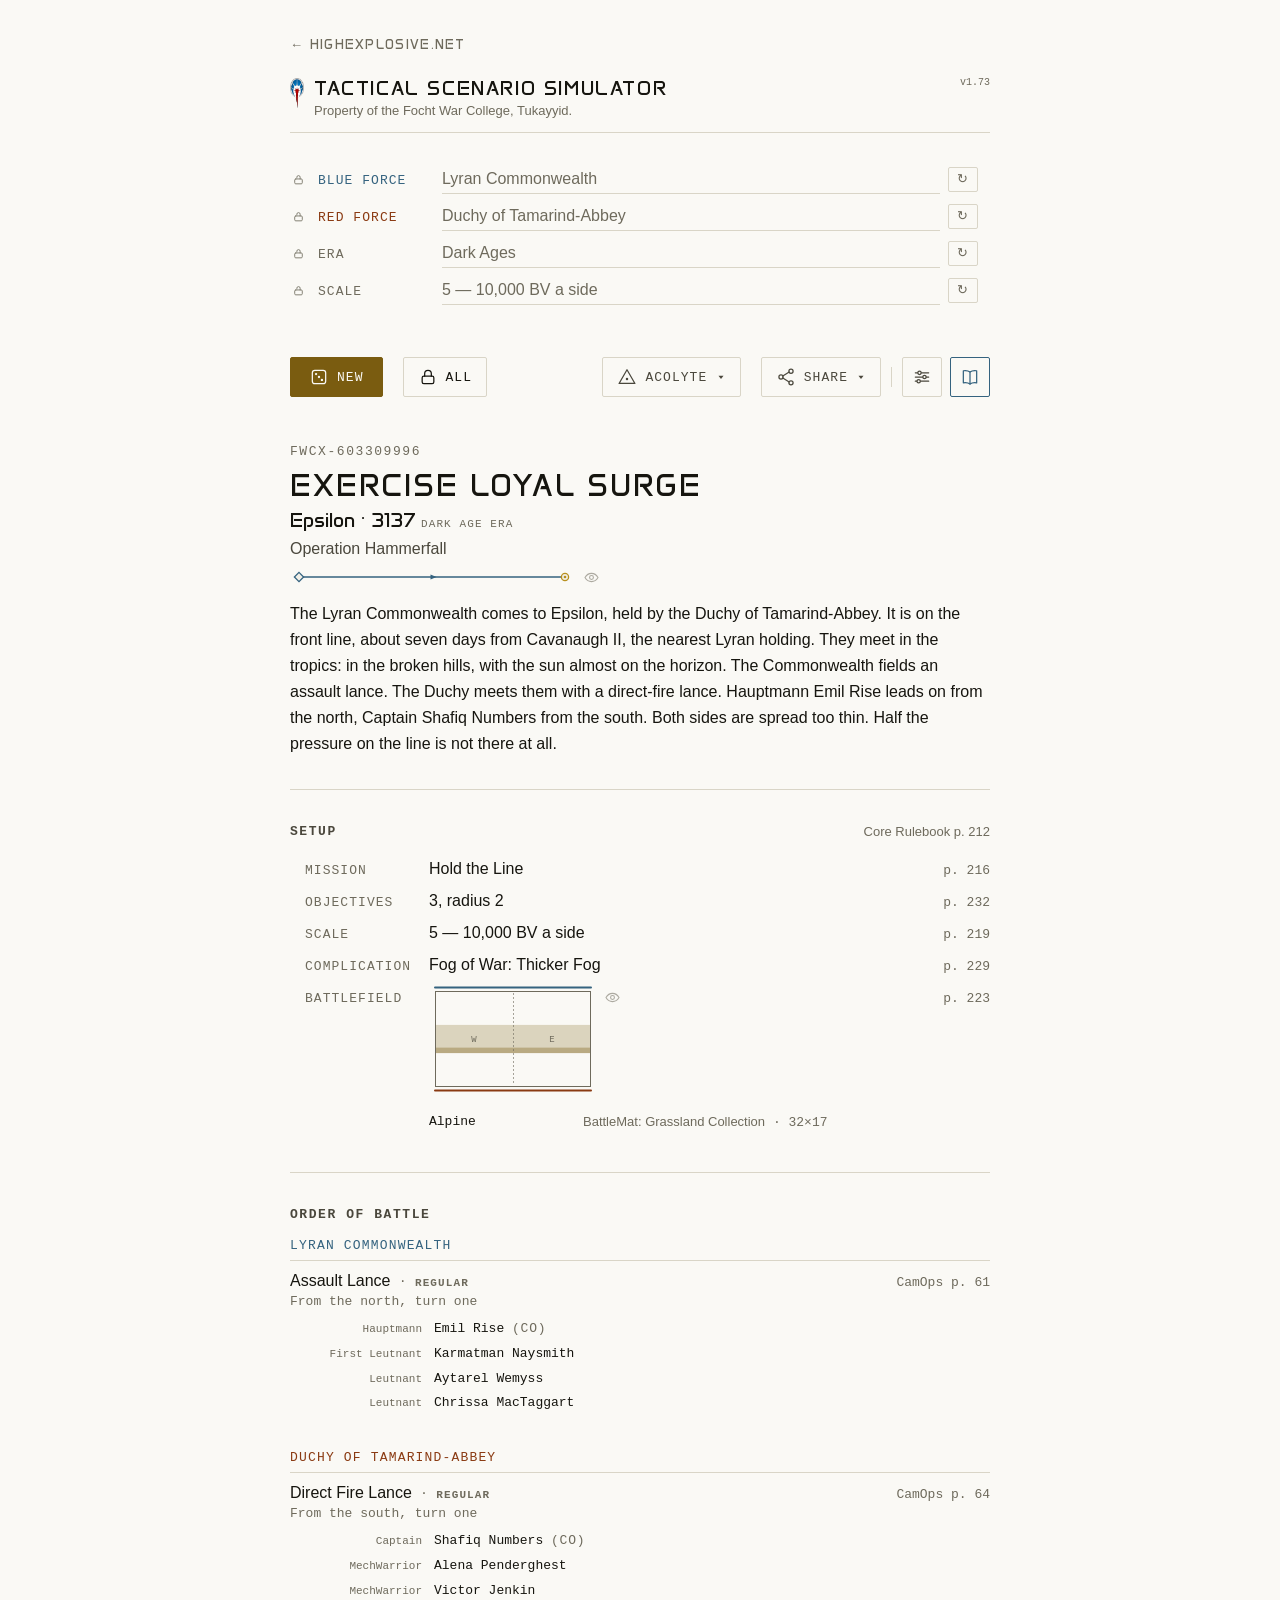
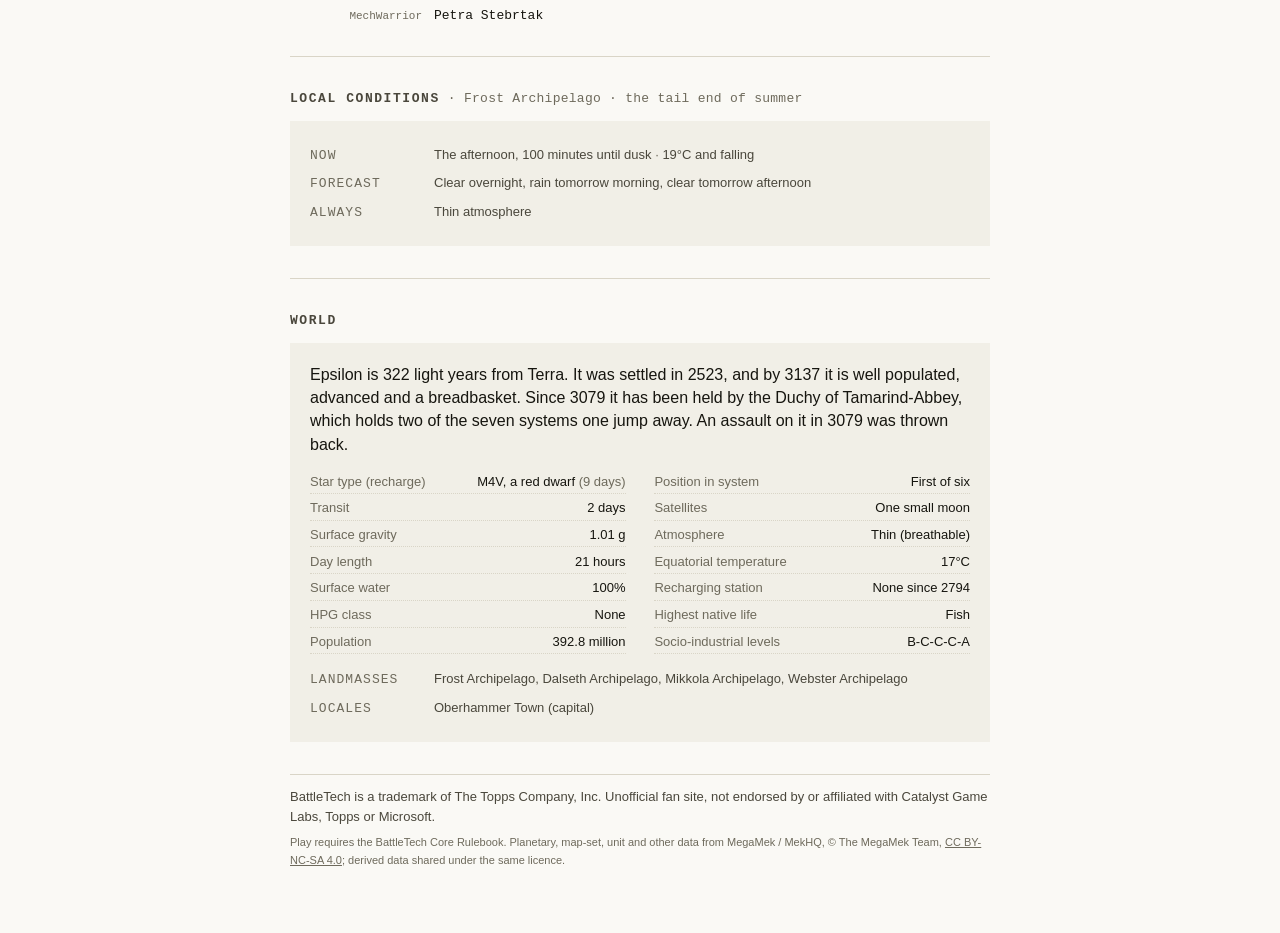
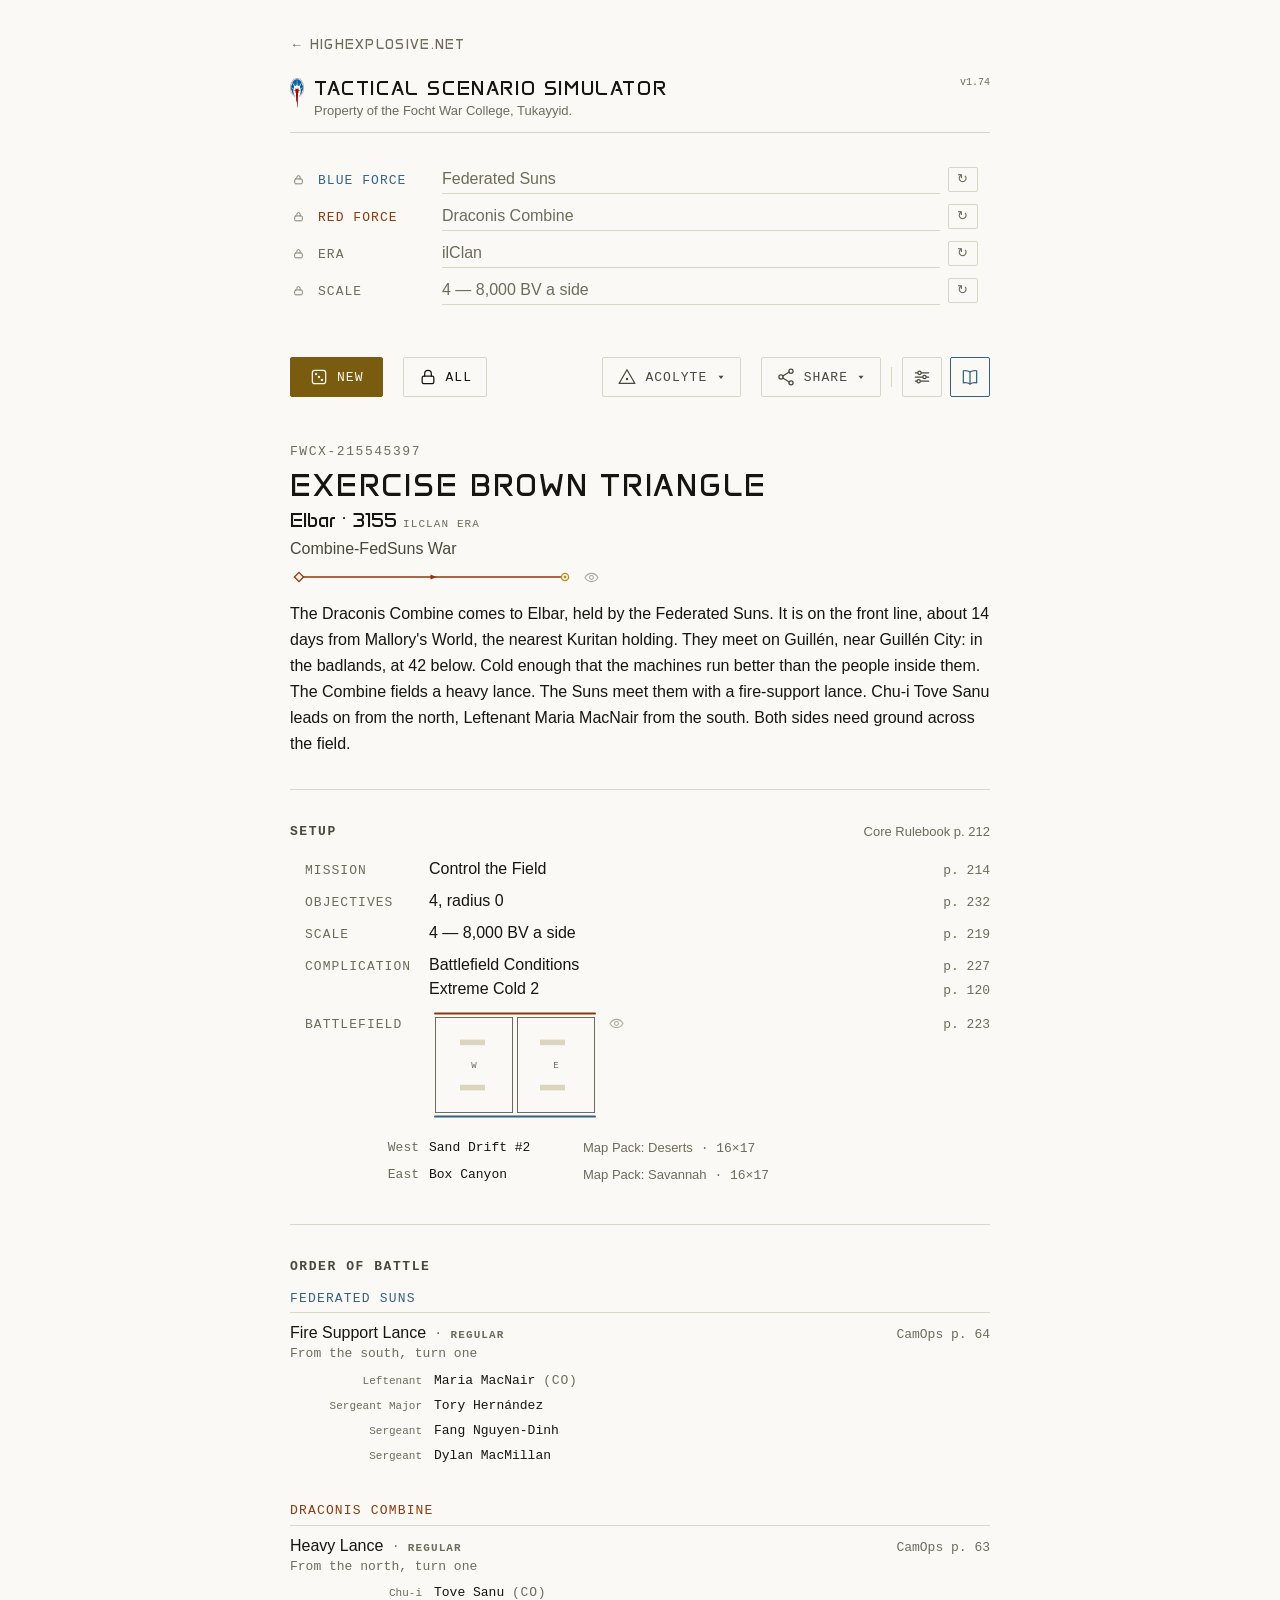
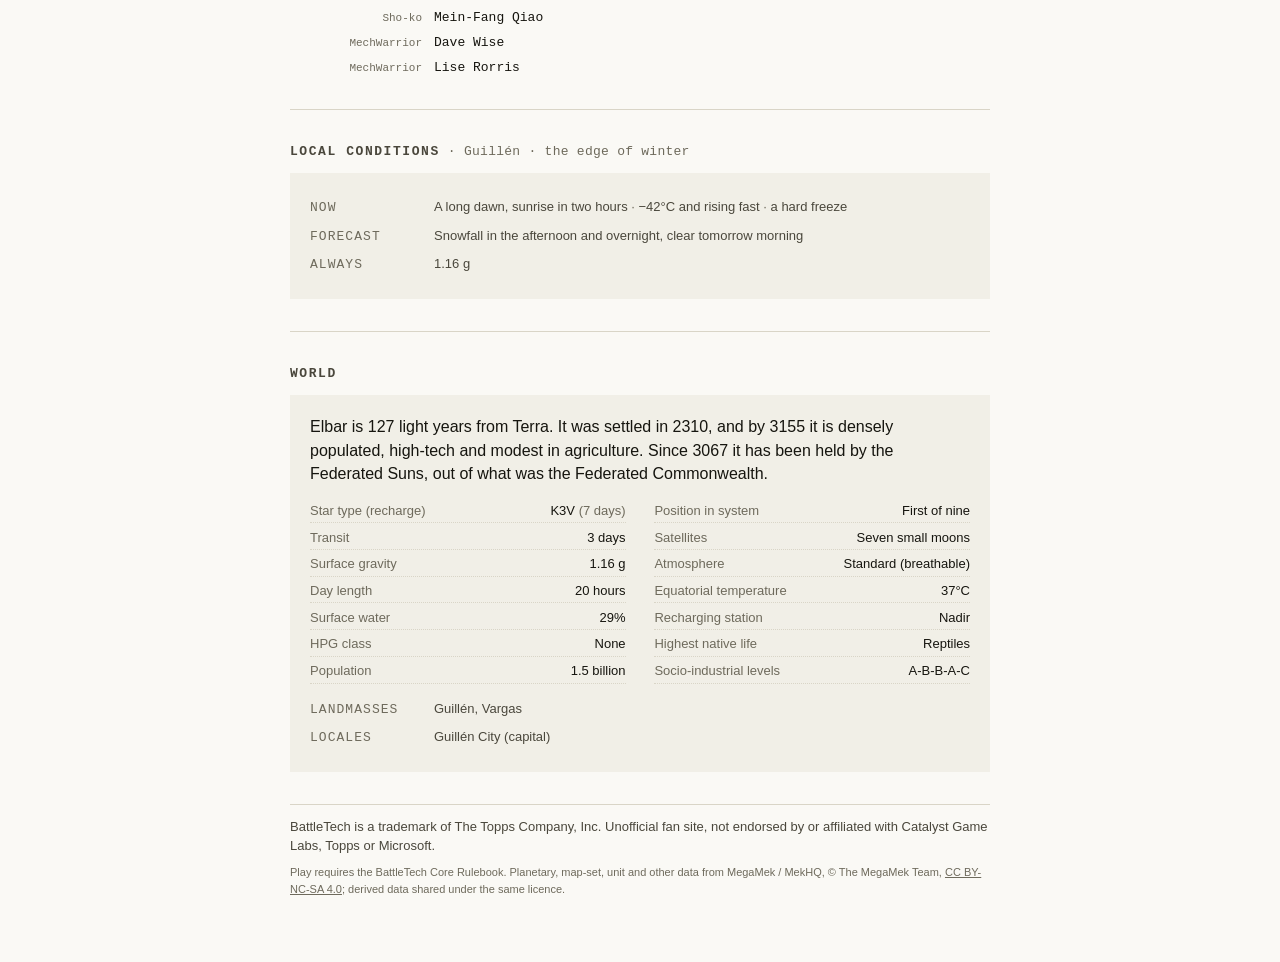
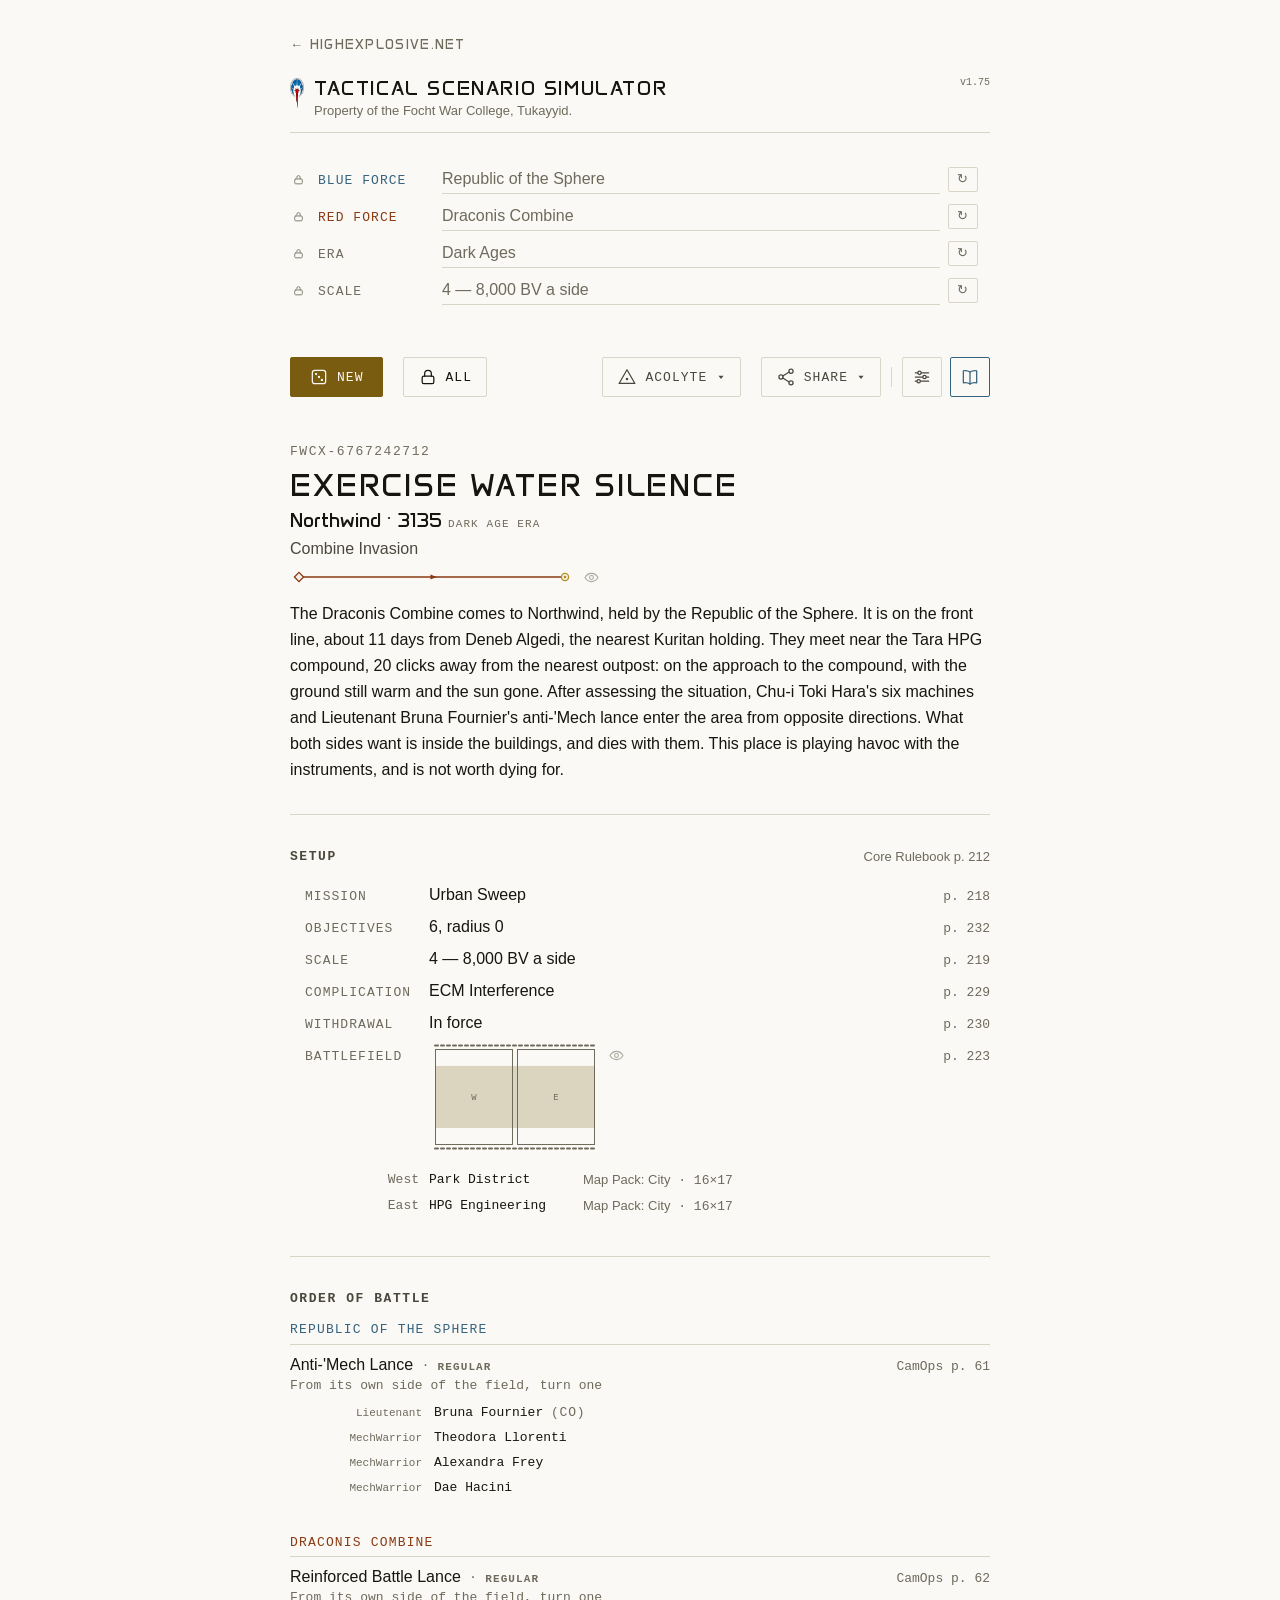
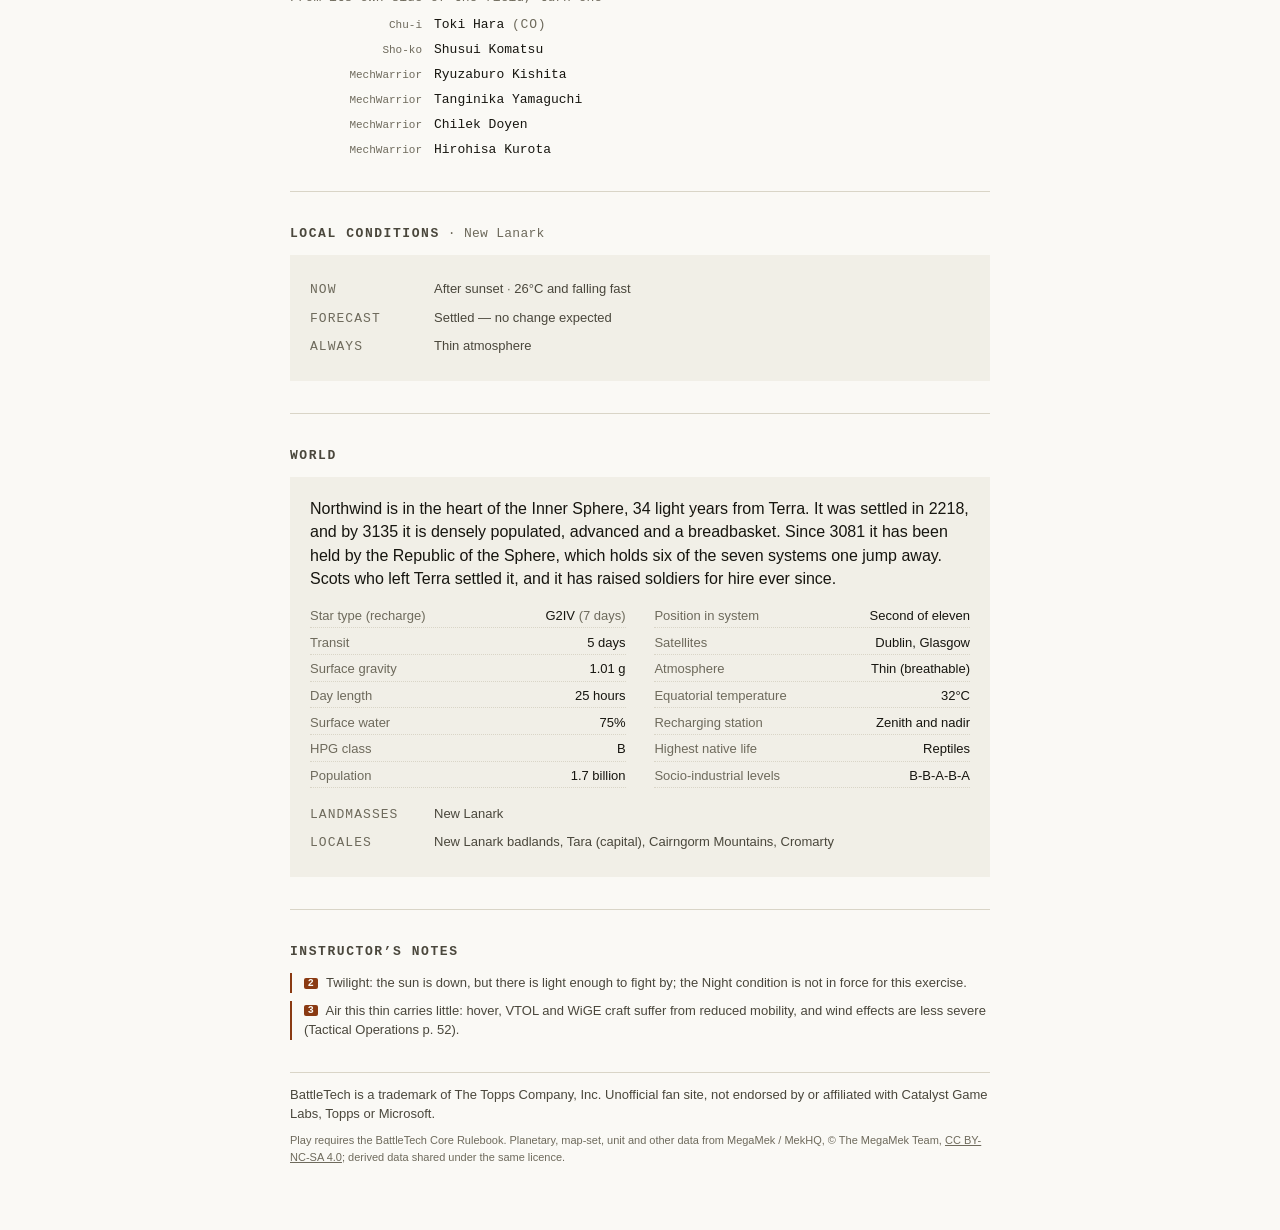
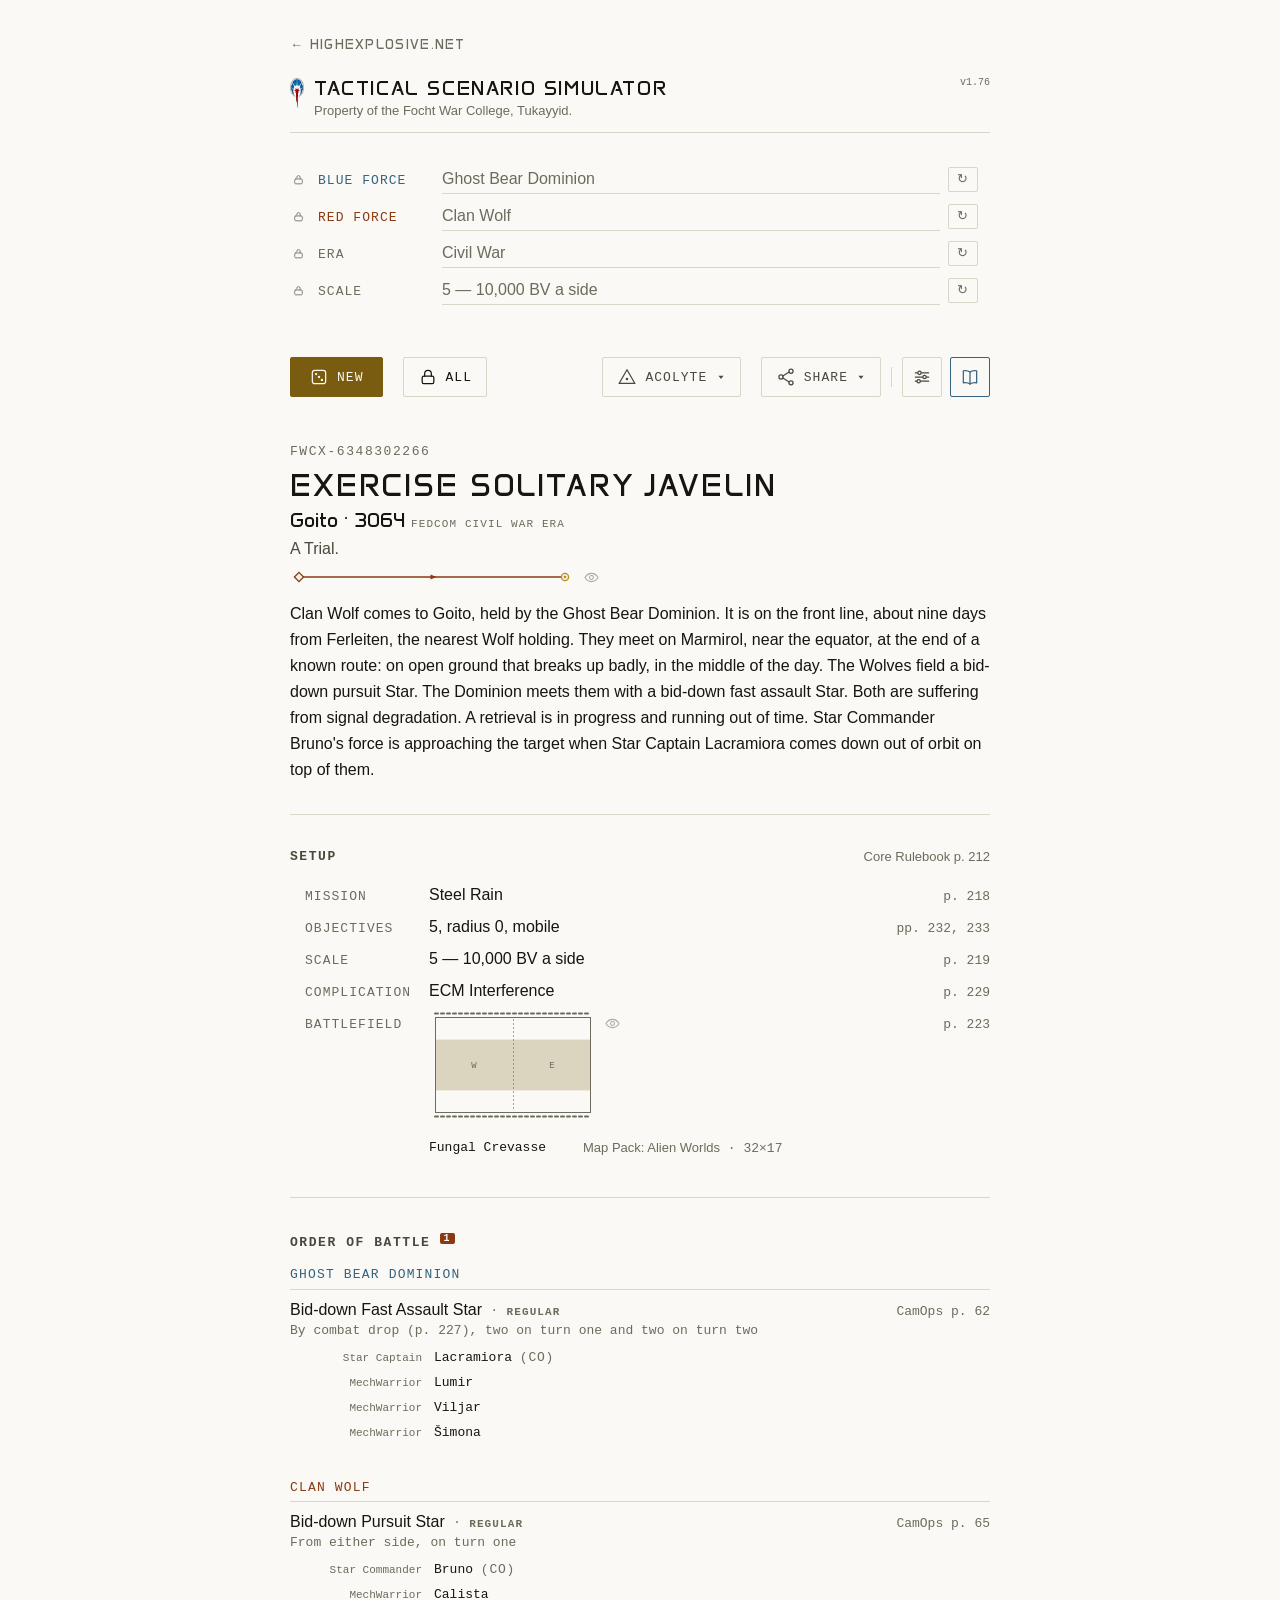
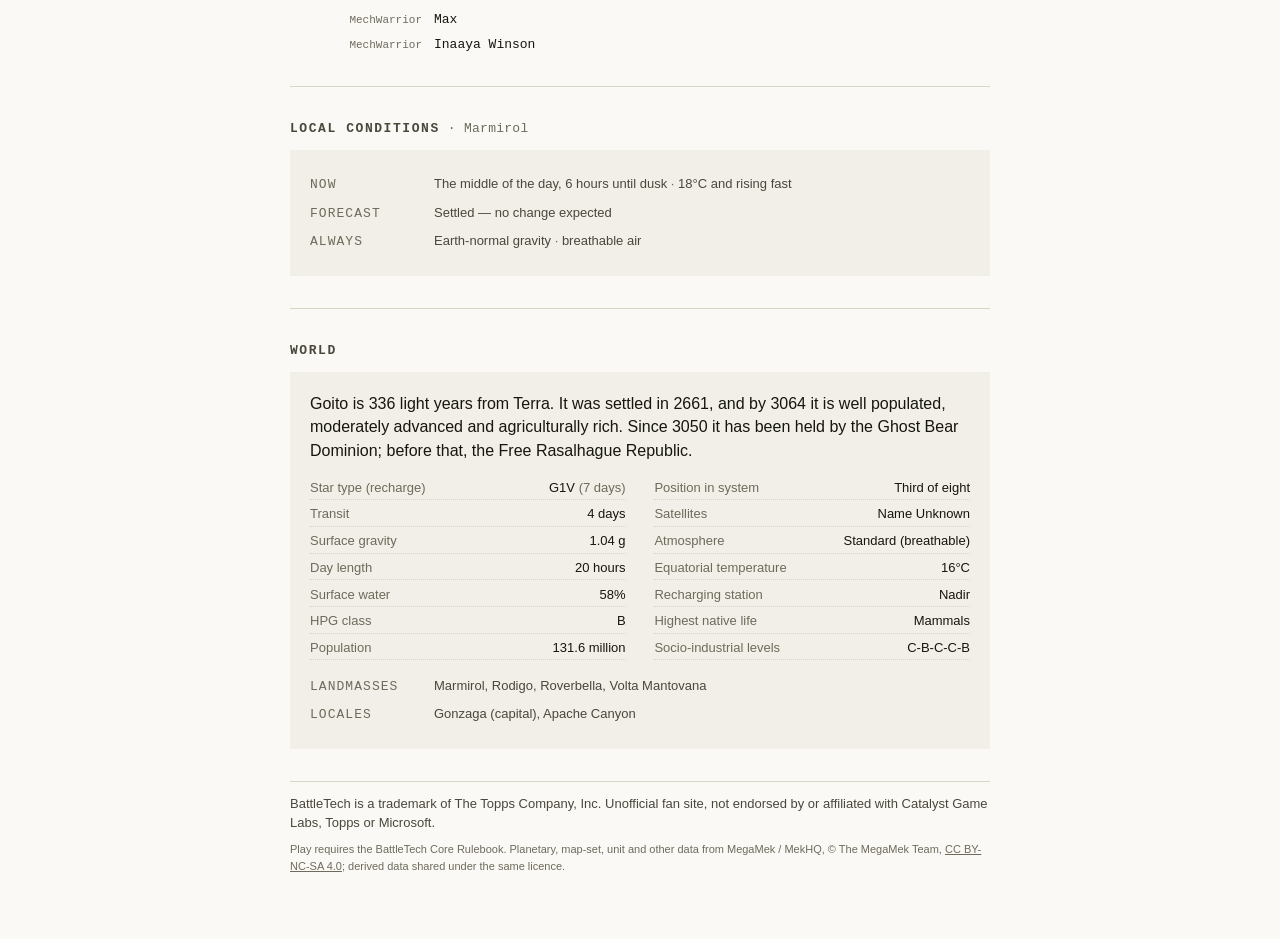
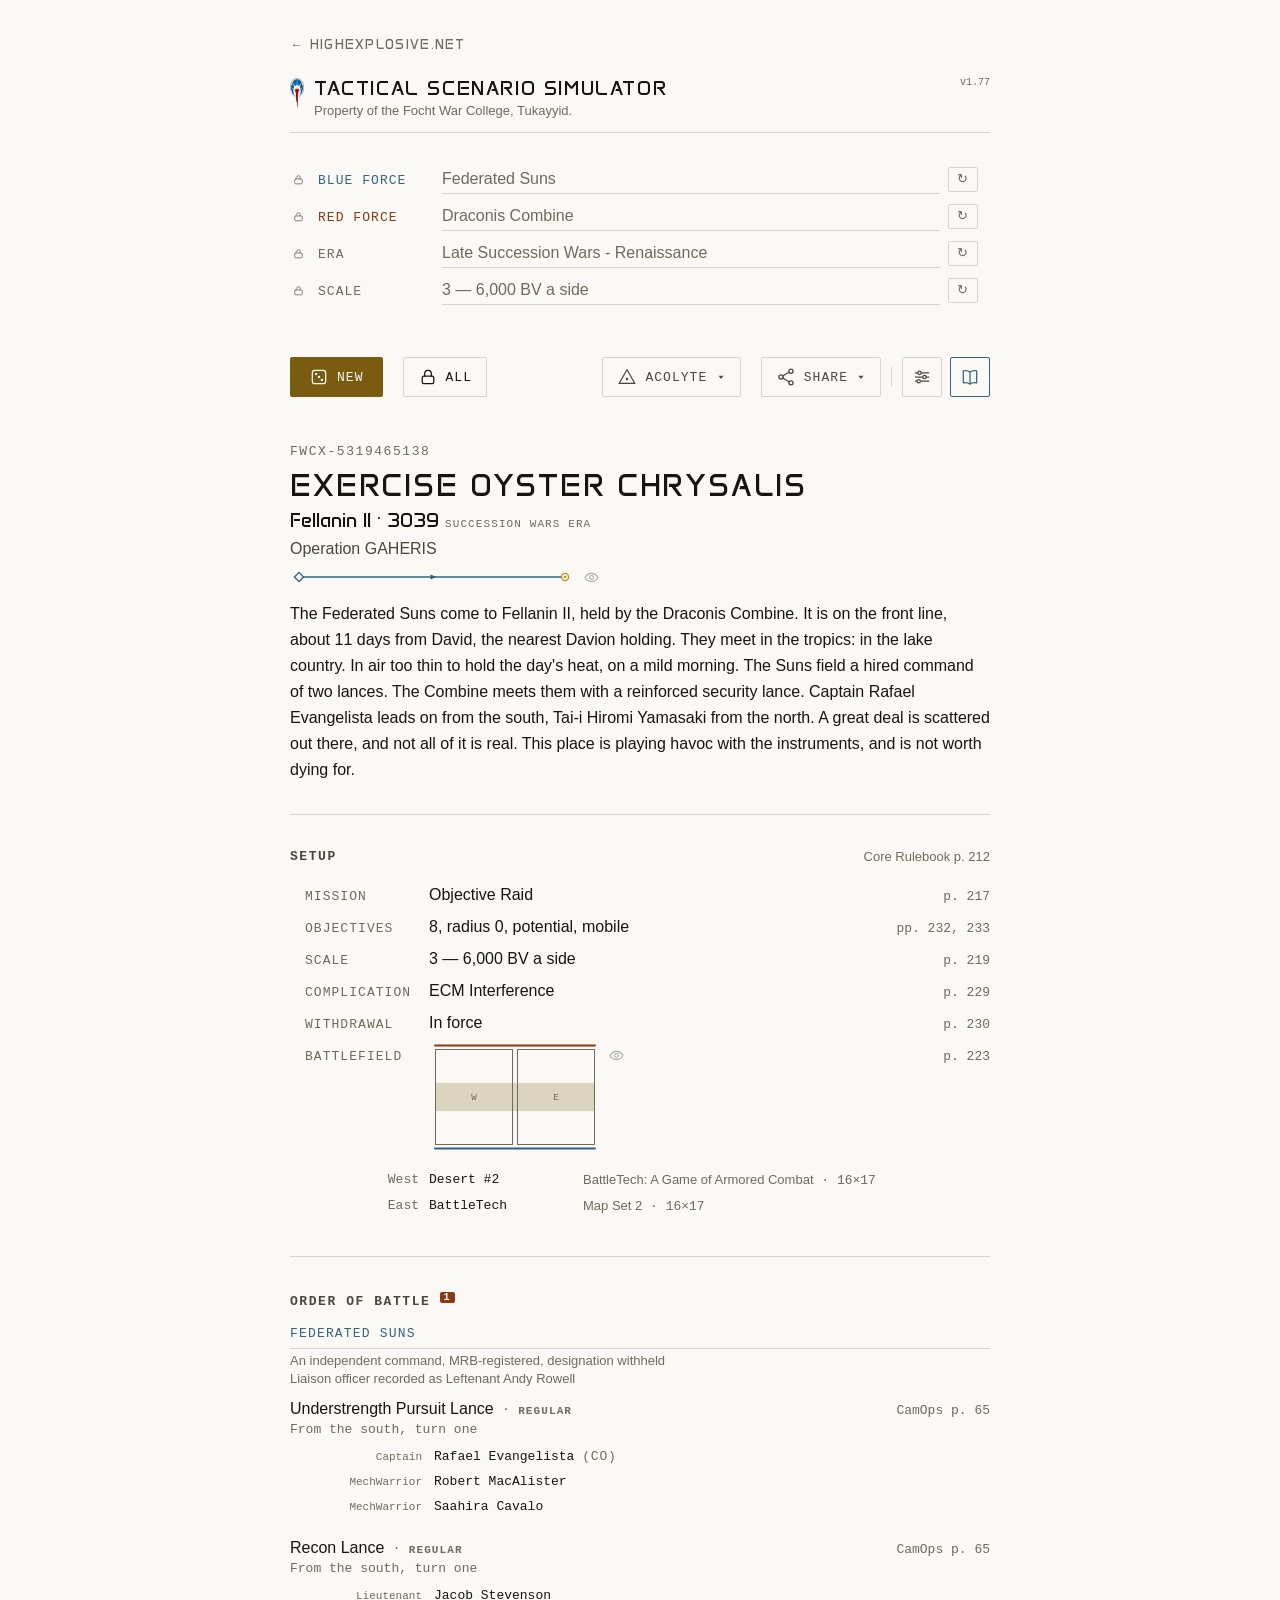
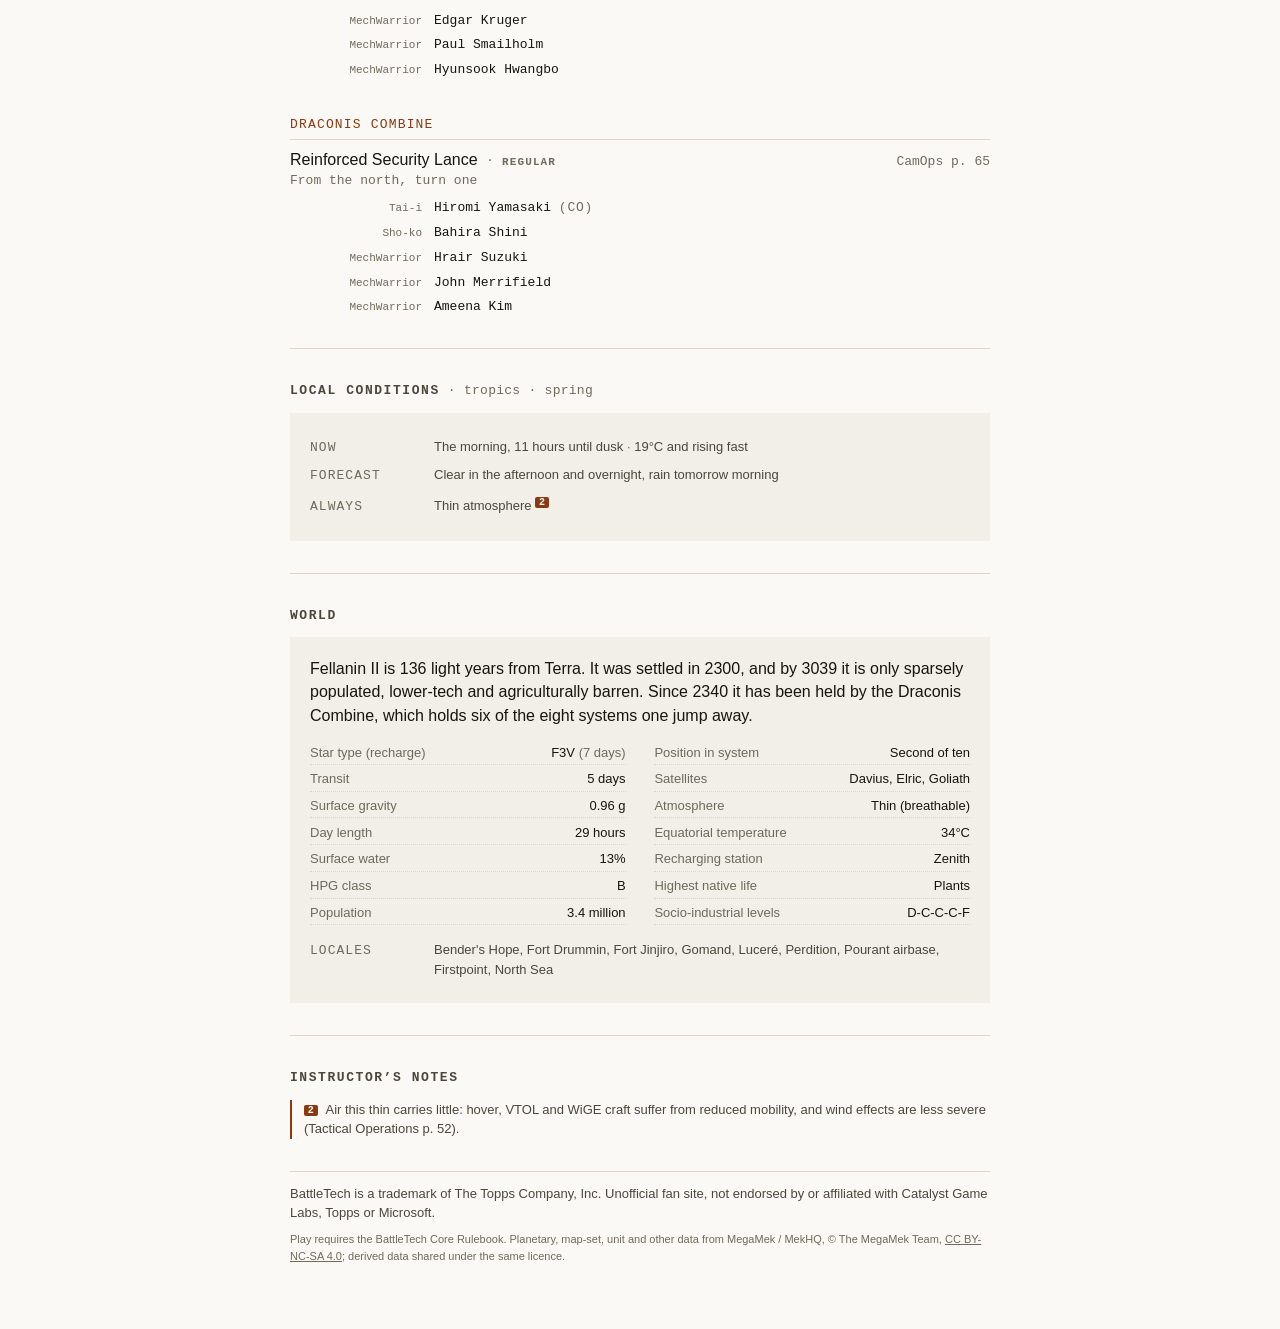
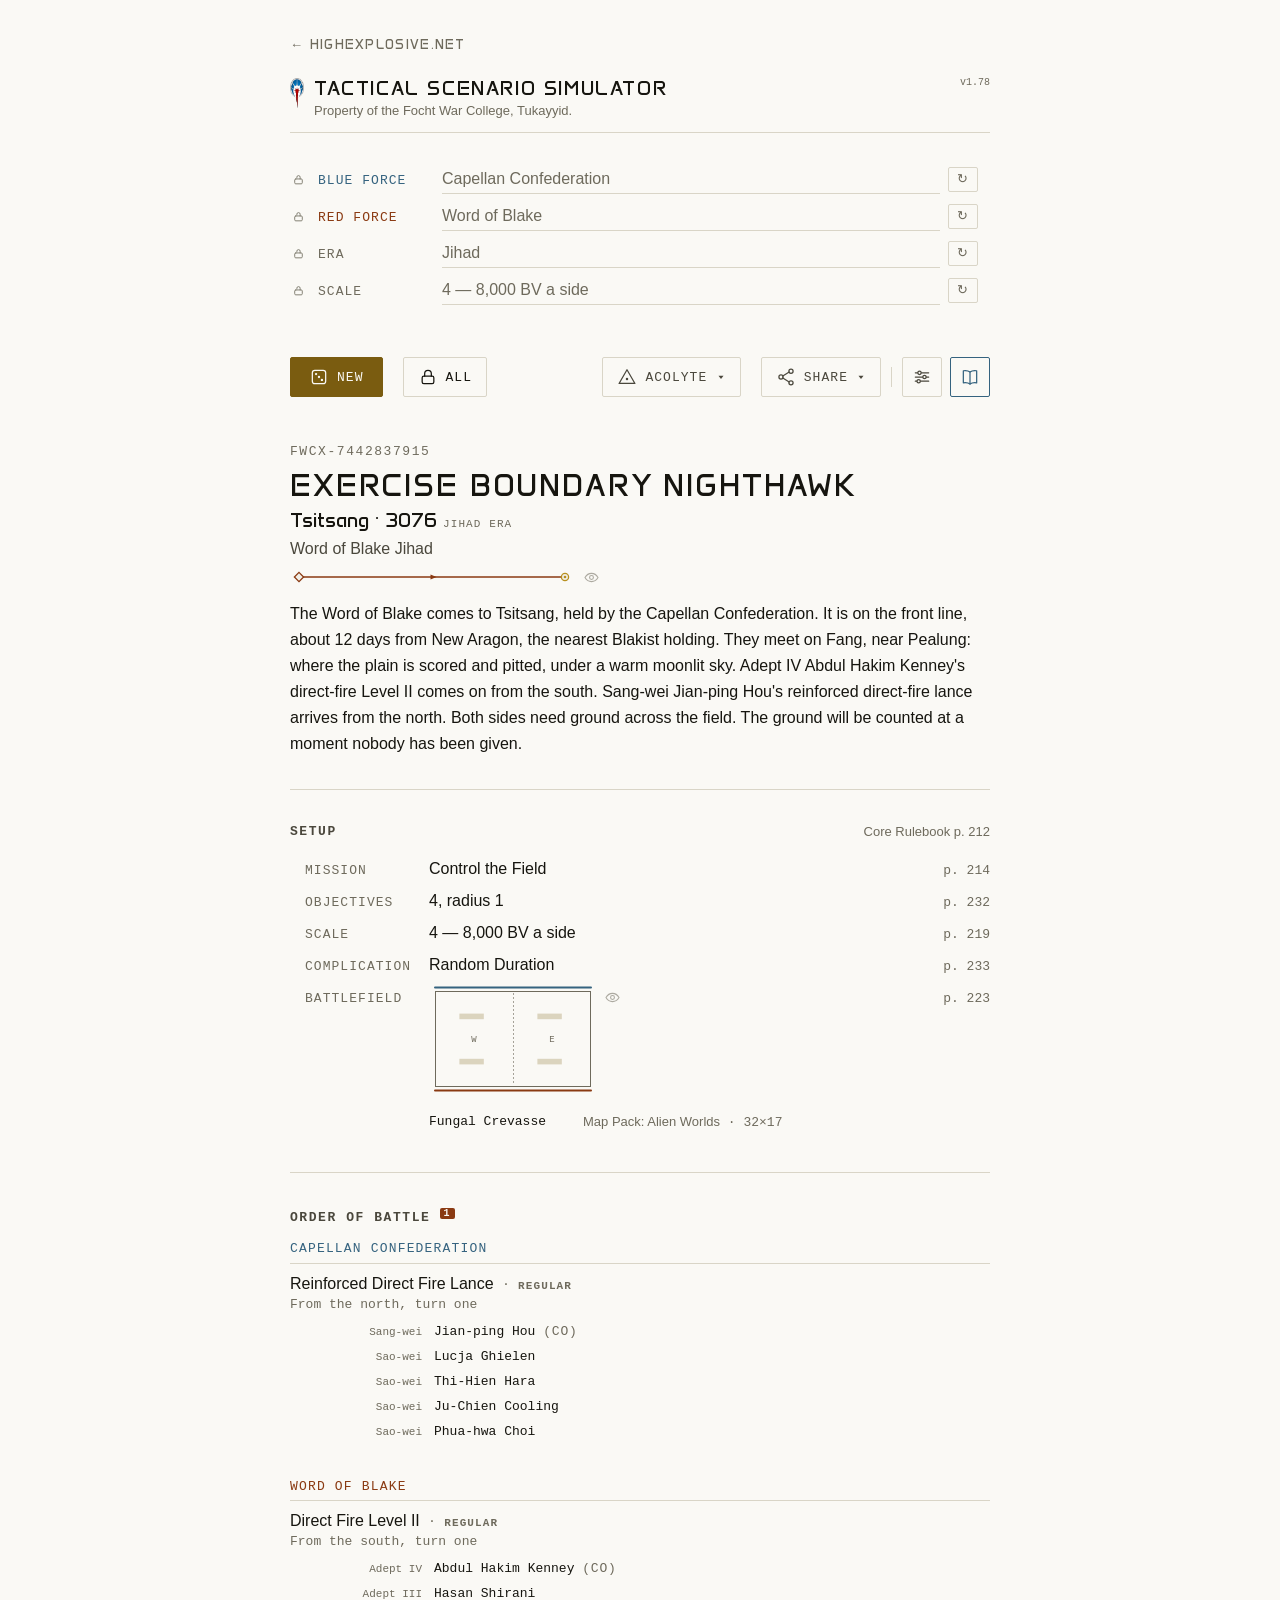
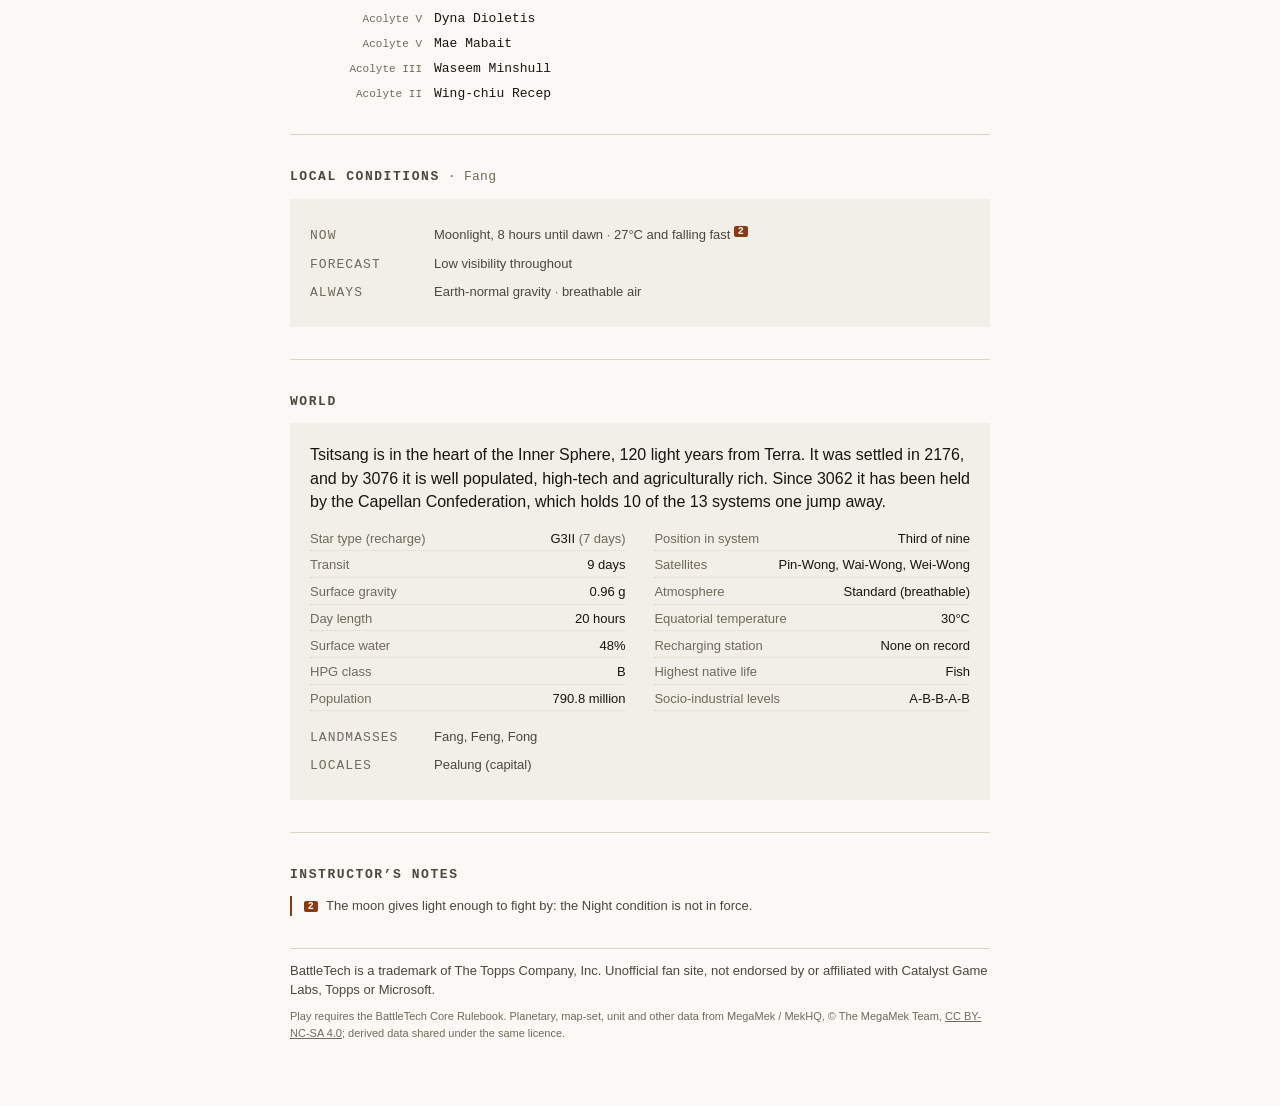
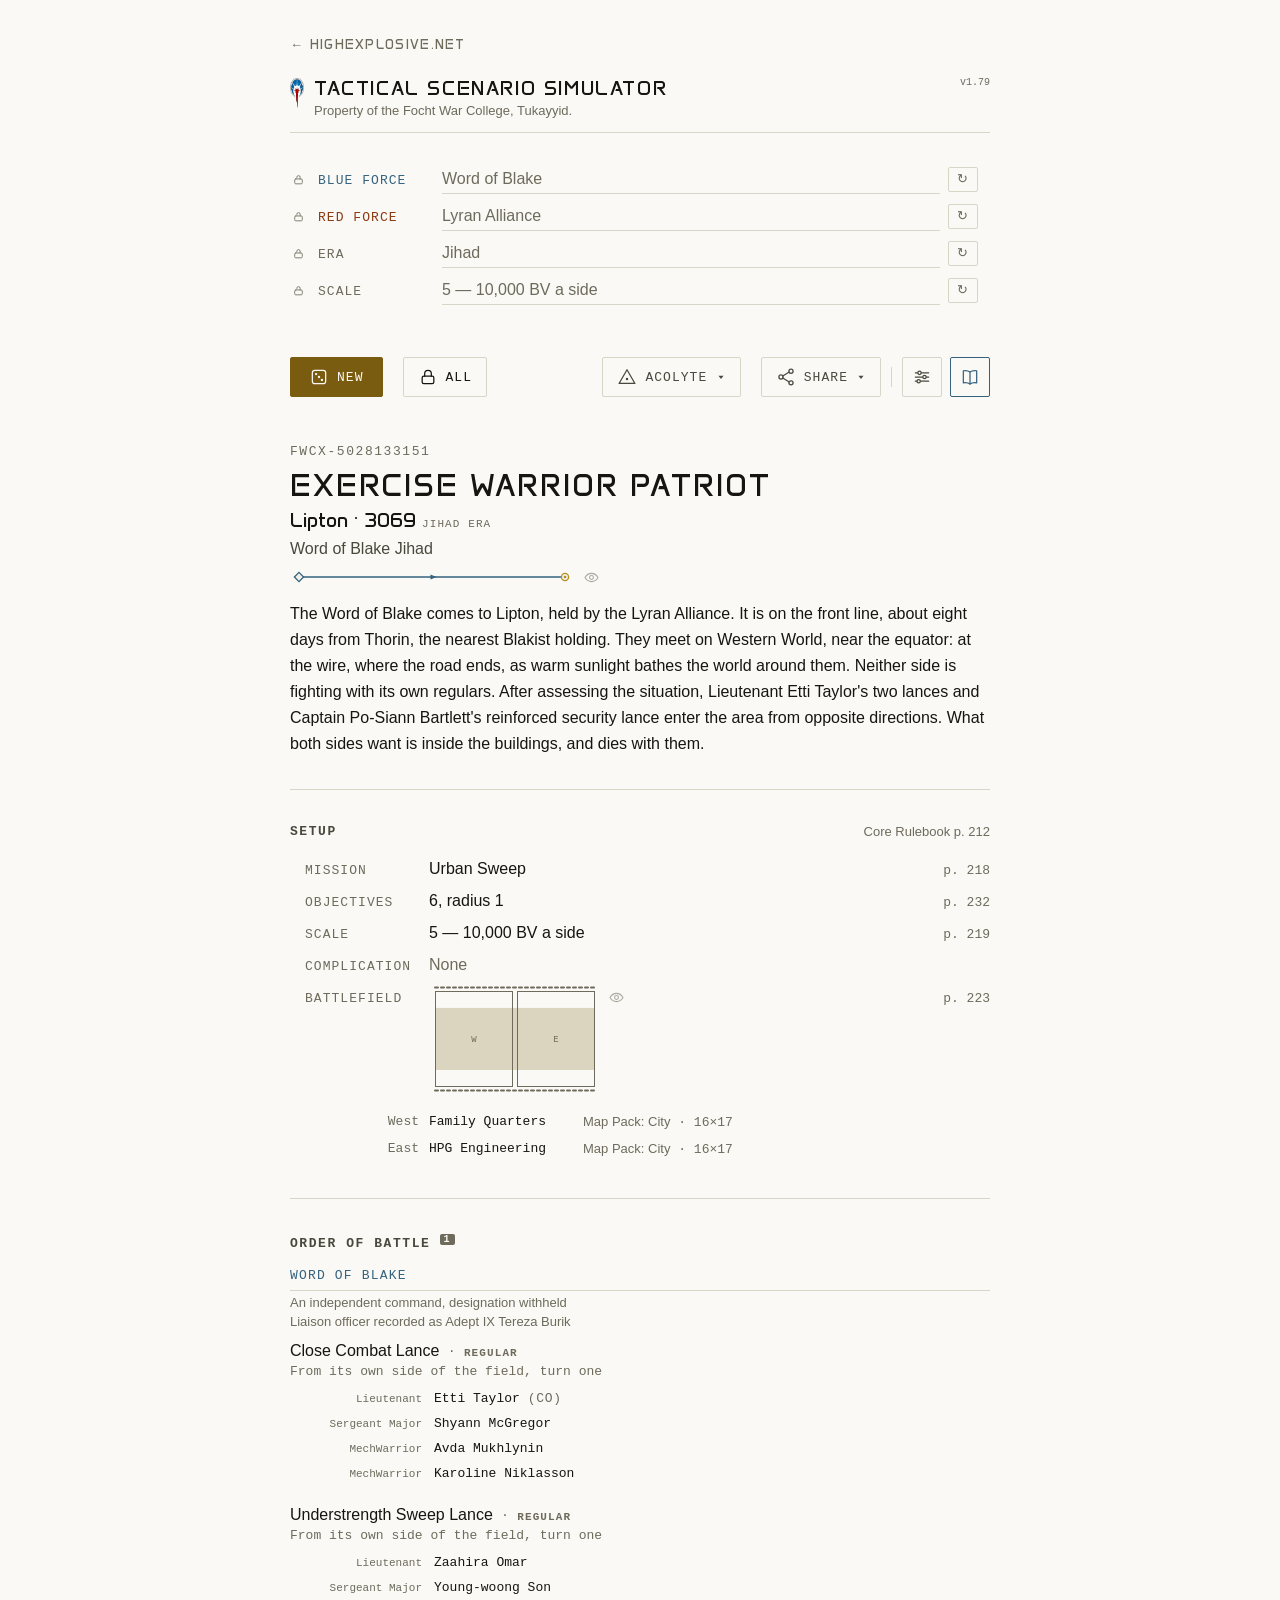
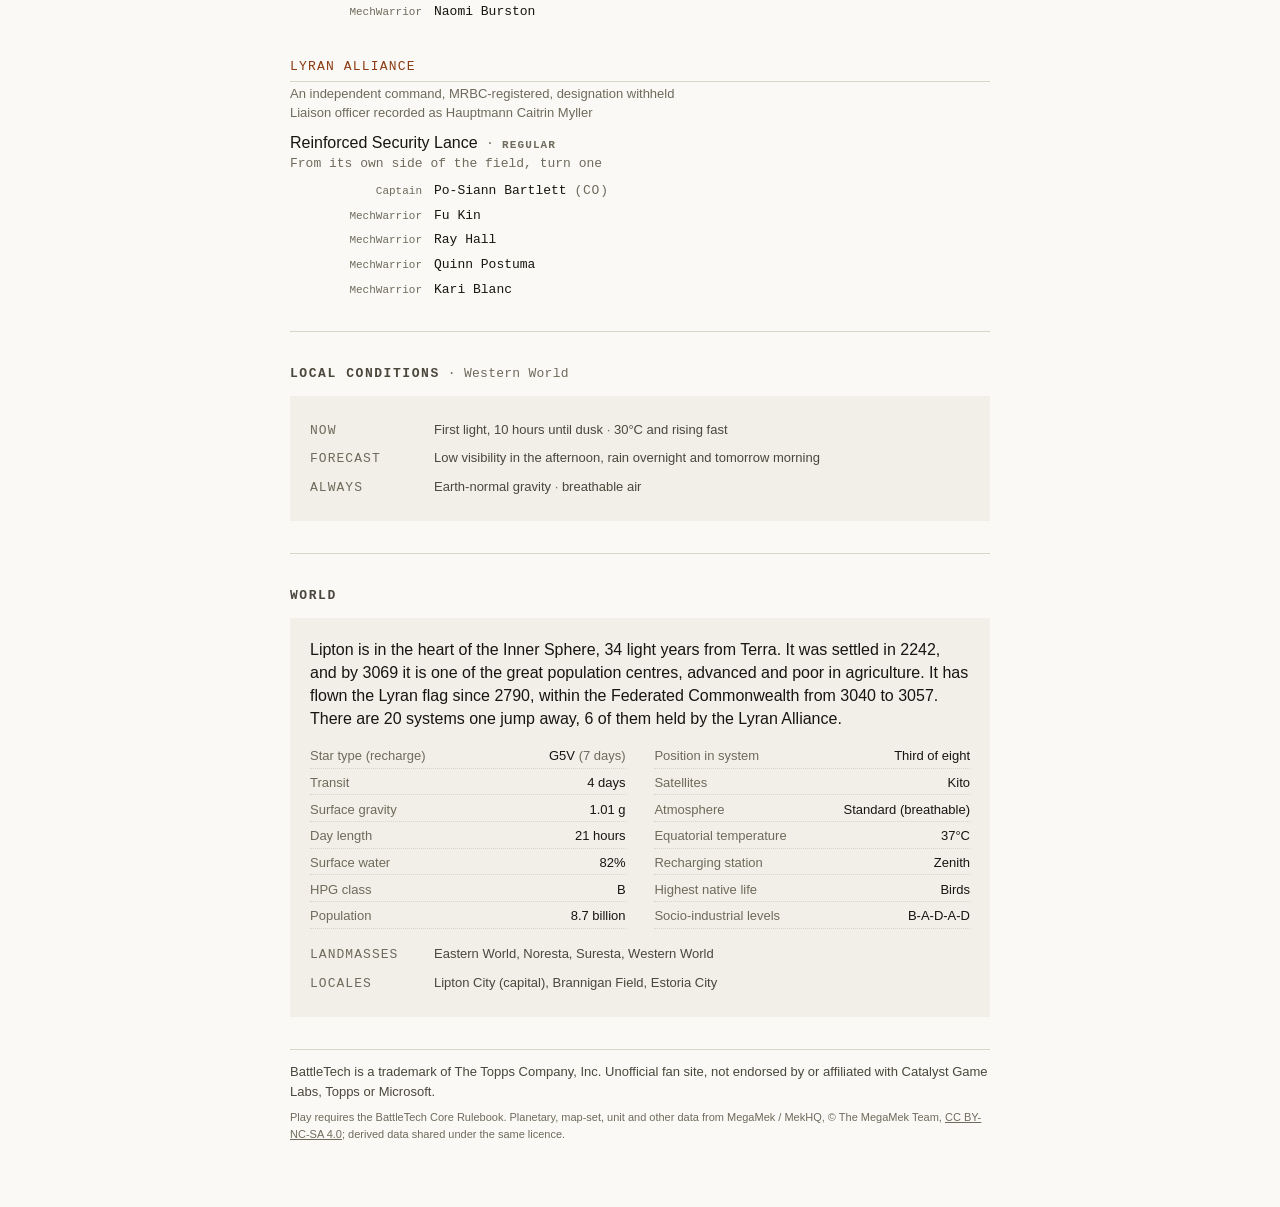
